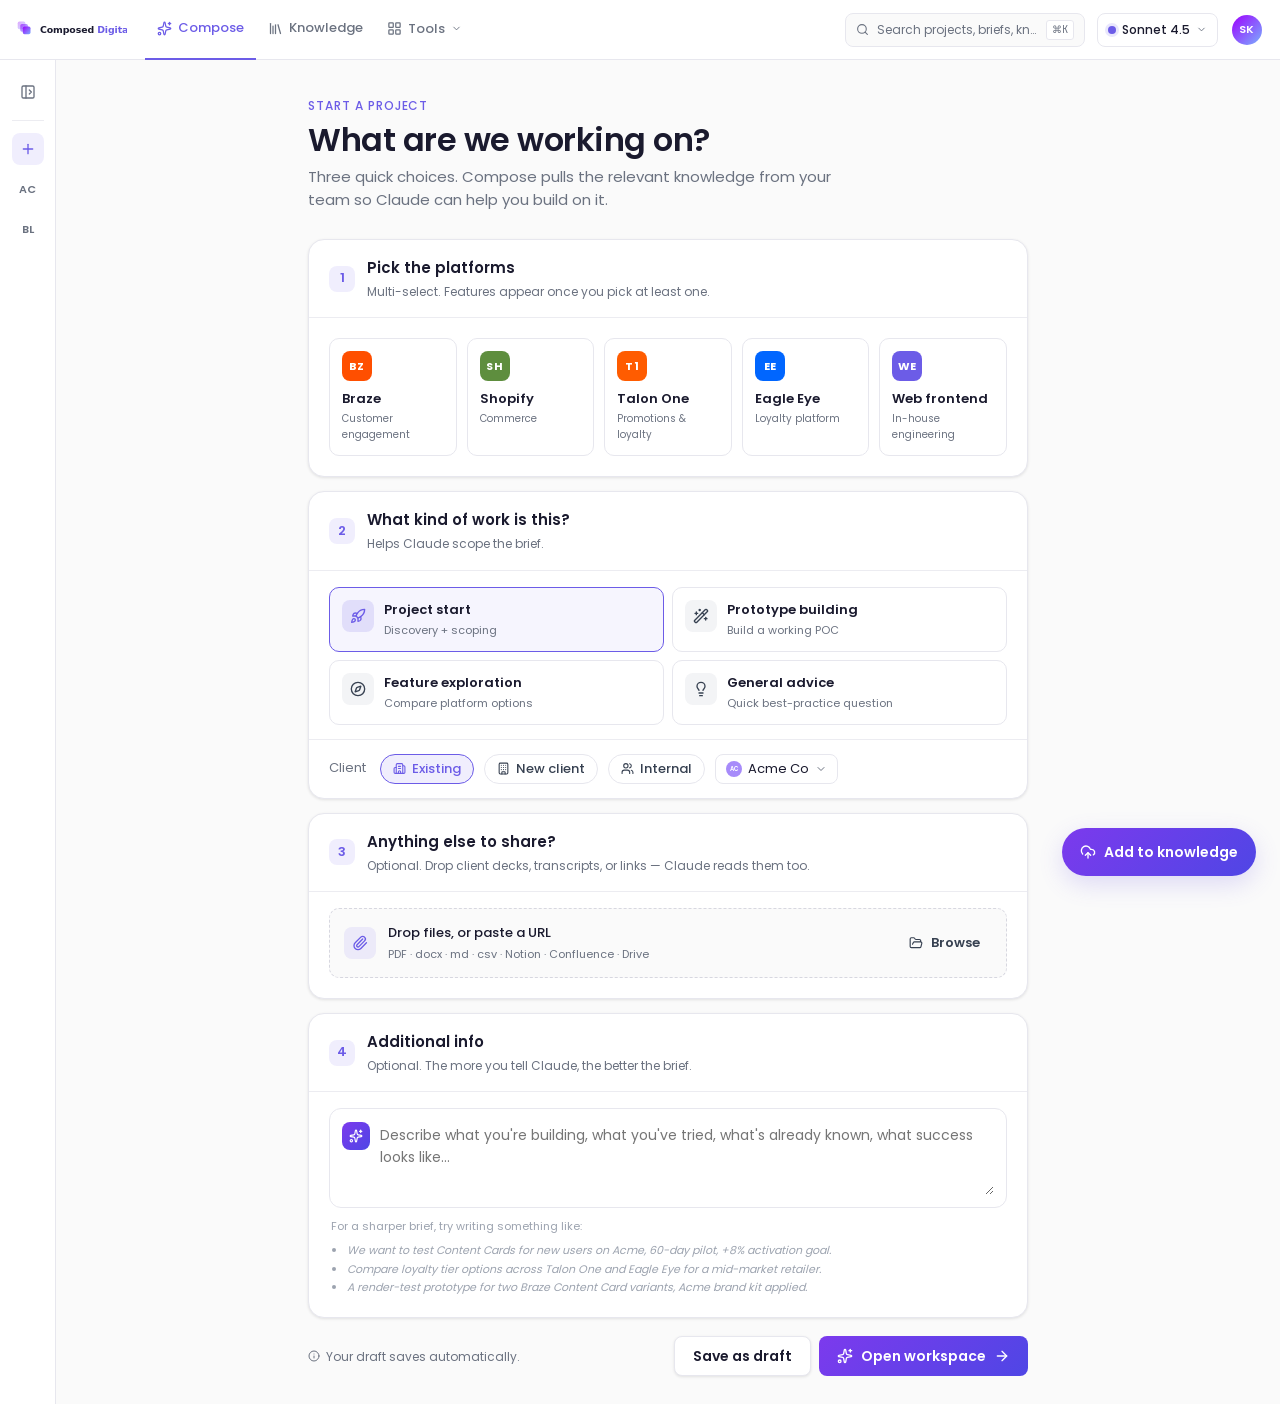
==== index.html @ eb75ccf5 "Add index.html for Vercel root deployment" ====
<!DOCTYPE html>
<html>
<head>
  <meta charset="utf-8">
  <title>Compose · Composed Digital</title>
  <style>
    * { margin: 0; padding: 0; box-sizing: border-box; }
    body { background: #FAFAFA; display: flex; align-items: center; justify-content: center; min-height: 100vh; font-family: -apple-system, BlinkMacSystemFont, sans-serif; }
    #__bundler_loading { position: fixed; bottom: 20px; right: 20px; font: 13px/1.4 -apple-system, BlinkMacSystemFont, sans-serif; color: #666; background: #fff; padding: 8px 14px; border-radius: 8px; box-shadow: 0 1px 4px rgba(0,0,0,0.12); z-index: 10000; }
    #__bundler_thumbnail { position: fixed; inset: 0; width: 100%; height: 100%; display: flex; align-items: center; justify-content: center; background: #FAFAFA; z-index: 9999; }
    #__bundler_thumbnail svg { width: 100%; height: 100%; object-fit: contain; }
    #__bundler_placeholder { color: #999; font-size: 14px; }
  </style>
  <noscript>
    <style>#__bundler_loading { display: none; }</style>
    <div style="position:fixed;bottom:12px;left:12px;font:13px/1.4 -apple-system,BlinkMacSystemFont,sans-serif;color:#999;background:rgba(255,255,255,0.9);padding:6px 12px;border-radius:6px;box-shadow:0 1px 4px rgba(0,0,0,0.08);z-index:10000;">
      This page requires JavaScript to display.
    </div>
  </noscript>
</head>
<body>
  <div id="__bundler_thumbnail">
    <svg viewBox="0 0 1200 800" xmlns="http://www.w3.org/2000/svg">
      <defs>
        <linearGradient id="bg" x1="0" y1="0" x2="1" y2="1">
          <stop offset="0%" stop-color="#9D00FF"></stop>
          <stop offset="100%" stop-color="#7BB1FD"></stop>
        </linearGradient>
      </defs>
      <rect width="1200" height="800" fill="#FAFAFA"></rect>
      <g transform="translate(360,260)">
        <rect x="0" y="0" width="160" height="160" rx="32" fill="url(#bg)" opacity="0.35"></rect>
        <rect x="60" y="60" width="160" height="160" rx="32" fill="url(#bg)" opacity="0.65"></rect>
        <rect x="120" y="120" width="160" height="160" rx="32" fill="url(#bg)"></rect>
      </g>
      <text x="600" y="600" text-anchor="middle" font-family="Poppins, system-ui, sans-serif" font-size="48" font-weight="600" fill="#1A1A2E" letter-spacing="-0.5">Compose</text>
      <text x="600" y="650" text-anchor="middle" font-family="Poppins, system-ui, sans-serif" font-size="20" font-weight="400" fill="#6B7280">Composed Digital</text>
    </svg>
  </div>
  <div id="__bundler_loading">Unpacking...</div>

  <script>
    
document.addEventListener('DOMContentLoaded', async function() {
  const loading = document.getElementById('__bundler_loading');
  function setStatus(msg) { if (loading) loading.textContent = msg; }

  // Error sink persists across replaceWith since it's on window, not the DOM.
  window.addEventListener('error', function(e) {
    var p = document.body || document.documentElement;
    var d = document.getElementById('__bundler_err') || p.appendChild(document.createElement('div'));
    d.id = '__bundler_err';
    d.style.cssText = 'position:fixed;bottom:12px;left:12px;right:12px;font:12px/1.4 ui-monospace,monospace;background:#2a1215;color:#ff8a80;padding:10px 14px;border-radius:8px;border:1px solid #5c2b2e;z-index:99999;white-space:pre-wrap;max-height:40vh;overflow:auto';
    d.textContent = (d.textContent ? d.textContent + String.fromCharCode(10) : '') +
      '[bundle] ' + (e.message || e.type) +
      (e.filename ? ' (' + e.filename.slice(0, 60) + ':' + e.lineno + ')' : '');
  }, true);

  try {
    const manifestEl = document.querySelector('script[type="__bundler/manifest"]');
    const templateEl = document.querySelector('script[type="__bundler/template"]');
    if (!manifestEl || !templateEl) {
      setStatus('Error: missing bundle data');
      console.error('[bundler] Missing script tags — manifestEl:', !!manifestEl, 'templateEl:', !!templateEl);
      return;
    }

    const manifest = JSON.parse(manifestEl.textContent);
    let template = JSON.parse(templateEl.textContent);

    const uuids = Object.keys(manifest);
    setStatus('Unpacking ' + uuids.length + ' assets...');

    const blobUrls = {};
    await Promise.all(uuids.map(async (uuid) => {
      const entry = manifest[uuid];
      try {
        const binaryStr = atob(entry.data);
        const bytes = new Uint8Array(binaryStr.length);
        for (let i = 0; i < binaryStr.length; i++) bytes[i] = binaryStr.charCodeAt(i);

        let finalBytes = bytes;
        if (entry.compressed) {
          if (typeof DecompressionStream !== 'undefined') {
            const ds = new DecompressionStream('gzip');
            const writer = ds.writable.getWriter();
            const reader = ds.readable.getReader();
            writer.write(bytes);
            writer.close();
            const chunks = [];
            let totalLen = 0;
            while (true) {
              const { done, value } = await reader.read();
              if (done) break;
              chunks.push(value);
              totalLen += value.length;
            }
            finalBytes = new Uint8Array(totalLen);
            let offset = 0;
            for (const chunk of chunks) { finalBytes.set(chunk, offset); offset += chunk.length; }
          } else {
            console.warn('DecompressionStream not available, asset ' + uuid + ' may not render');
          }
        }

        blobUrls[uuid] = URL.createObjectURL(new Blob([finalBytes], { type: entry.mime }));
      } catch (err) {
        console.error('Failed to decode asset ' + uuid + ':', err);
        blobUrls[uuid] = URL.createObjectURL(new Blob([], { type: entry.mime }));
      }
    }));

    const extResEl = document.querySelector('script[type="__bundler/ext_resources"]');
    const extResources = extResEl ? JSON.parse(extResEl.textContent) : [];
    const resourceMap = {};
    for (const entry of extResources) {
      if (blobUrls[entry.uuid]) resourceMap[entry.id] = blobUrls[entry.uuid];
    }

    setStatus('Rendering...');
    for (const uuid of uuids) template = template.split(uuid).join(blobUrls[uuid]);

    // Strip integrity + crossorigin — blob URLs from a file:// document inherit
    // a null origin, so crossorigin forces a CORS fetch that SRI then rejects.
    // The manifest bytes are ours; SRI protects against CDN compromise, not this.
    template = template.replace(/\s+integrity="[^"]*"/gi, '').replace(/\s+crossorigin="[^"]*"/gi, '');

    const resourceScript = '<script>window.__resources = ' +
      JSON.stringify(resourceMap).split('</' + 'script>').join('<\\/' + 'script>') +
      ';</' + 'script>';
    // Inject after <head> so the DOCTYPE stays first; prepending the script
    // would push the parser into quirks mode. DOMParser always emits a <head>
    // (synthesizing one if the source HTML omitted it) but may carry
    // attributes through, so match the full opening tag. slice() rather than
    // replace() keeps us clear of $-pattern substitution in resourceScript.
    const headOpen = template.match(/<head[^>]*>/i);
    if (headOpen) {
      const i = headOpen.index + headOpen[0].length;
      template = template.slice(0, i) + resourceScript + template.slice(i);
    }

    // Parse the template and swap the root element. Scripts inserted via
    // DOMParser/replaceWith are inert per spec — re-create each with
    // createElement so they execute, awaiting onload for src scripts to
    // preserve ordering (React before ReactDOM before Babel before text/babel).
    const doc = new DOMParser().parseFromString(template, 'text/html');
    document.documentElement.replaceWith(doc.documentElement);
    const dead = Array.from(document.scripts);
    for (const old of dead) {
      const s = document.createElement('script');
      for (const a of old.attributes) s.setAttribute(a.name, a.value);
      s.textContent = old.textContent;
      // text/babel scripts with a src: fetch and inline. transformScriptTags
      // does XHR against the src, but blob:null/ from a file:// origin is
      // silently dropped. Inlining makes it a plain inline babel script,
      // which transformScriptTags handles unconditionally.
      if ((s.type === 'text/babel' || s.type === 'text/jsx') && s.src) {
        const r = await fetch(s.src);
        s.textContent = await r.text();
        s.removeAttribute('src');
      }
      const p = s.src ? new Promise(function(r) { s.onload = s.onerror = r; }) : null;
      old.replaceWith(s);
      if (p) await p;
    }
    // Babel standalone auto-transforms type=text/babel on DOMContentLoaded,
    // which fired before we swapped the document. Trigger manually if present.
    if (window.Babel && typeof window.Babel.transformScriptTags === 'function') {
      window.Babel.transformScriptTags();
    }
  } catch (err) {
    setStatus('Error unpacking: ' + err.message);
    console.error('Bundle unpack error:', err);
  }
});

  </script>

  <script type="__bundler/manifest">
{"455cef63-638f-48f1-a19d-f2e4aa207688":{"mime":"image/svg+xml","compressed":true,"data":"H4sIAAAAAAAAE6VT0W7bIBR971dc3WhSK8UBnJp2E1hqkmav+wUrxg4SBgto7OzrJ2xHW7vtYdoL517gHM65EiJcWhg7Y4PEc4z9F0KGYdgM243zLckppSRcWoSLVsPOjRIpUMg5hYIjDLqOZ4k5pwhnpdtzlFhwLO8ARK2akAoAYbRVlf/qq1orG0HXEocutQgjk0gRrjOMuUSGcJ1gJgOIEF0PrmmCihLpJ4S0kZ2ccV7i6vOB0uMRS0HS9p9JjP5Ge9rt2PHwnibIe6dTDnILIlqIvrKhcb6TOJWmiur+cf38sJgVXp0ijHOkaV0mxJ5/DijVfpT4iNBoYyS+eXO/mgfygOD66qRjYm+2RfKXND/I80me/6c8/5s8yyf9BP/8wC+KgrQTRDVOssVse8sRGmdj1lSdNleJ31zfaxvWEK4hqi5702sIlQ1ZUF43y+WgvyuJeb60w2KGU3qzsWIv7CV/RTAqRuWzkJLaVmJGN5SpDsu963oXVC1i6Ct7o/F9sX99whIOutWxMoJMx6UgyXh5J9IHKH8AfweNNygDAAA="},"95164c99-7d44-4160-8fee-777c0467353f":{"mime":"text/javascript","compressed":true,"data":"H4sIAAAAAAAAE+y9eXvbRpYv/L8/RcW3Y5I2BcXO9CxSKxlFlrs18XYlOZm+bl+pSBRJRCDARoGS2Ym/+33OUisKlOw4PT3vO36e7ohAodZTp06d5Xd2Hz68Jx6Kfy+Lqaq0EqdKTlt40sAfWa6uVVmvlqpqs5/[base64]/gLfR5VlQqH4hvTV1D/n4k9lydVIyqNL3ASulFJpe5+JZ/DN8OuIrBO6+HUBv3WxwI/uOXX4RW5cwW4wIZLqI4ED9/GI32730YwoSMhTcBtpM/i8FaK6Hbppi2g/1794S4lg1RwQ+q0VD6QAwe/2v2dfaY3u/[base64]/er0/PB5/2cwx7KMv3p2evjH7c3NGjlPtXd2fnpydH7x4tXT4/6PaSkvlnWuOv09ffXs5Pnx6ZYeNzUsVpP48oeTp7d8eQ0rGn959Orl+fF/bhnstK5a9b4z1mevTn88PH16cXr8bMtE1c2NbPKLRs06c/Xm7DWwii0TtdYrYDK9Xz4/OdvSb/P5RVnoTu9fHL941f/pUi3r+Ivnh//nz/1flPJvm/iLV8+enR2dHh+/7P+sns30tFGqct++OPzzd8cXJ+fHp4fnr04vzv784rtXz93HRasa2daNKf7s8M1/JkoP/v3fTckBFLWcZa7aE37xrBou5Wai8PekVMRlhShmInyBfLFal8jPDJsNCnzh8WJTjRCNatdNhV/u46MP9/A/0G/3fVs34qBn2A8ehA29TRZ7B/0Ky6Wm5d3+PTu+ziiwFwH774wjKBwMKBooPt2Fc1uIh+J7pVZatI2cXtHZp8R03TSqgkNRr2Q7Xagmw7K7Pnc/okJPbRk4L7A5rhoq//eialVTydI+gJGJn6mGermqK1W1H/jtLv6XW9/D/kJ39+/a3wl0ZKDhdJgV83UjkaT0eroQUotFfSPKupoLWYn1Kpetogr1ol6XuaD9mItZ3cASFK2olMrhEOof/HfQ4BG2ZkffNrLSBbQcjSD++HDa/u+1Wiv7ZTDwMU3lrnjDJ1KjVk2dr6dKTNRCXhd1A8O/xDGr/A0OSF+CUFOquZxuQNJQGVGUxo4W1fw5vtoTM1lqRU3kRX4GNaxLRW+pKi7zUfNf31SGVKjsefwSRDb8wiy9uFnUZgXqm0rIauNeQlnZCtnwSnFV5UZMFBz4IAW0zXraqrx/jV5hu78pbdomn6rJes7tPmvkEtf2g+GF/PHx+7aRZ62cXpkiZmNaLqhVXGqo4U+z583O760RSxsewDuePkr3M+u2KA5cf8LWXft36wH1ASYL6BlLiWK5IpmI9mhRAW9WuZhsAopqFIj1QFT3tvV+rsxqU+1mSm/5Bgsf5rmq8vUyGK8bKiyc5koHAxzBYZ4DD1EwZtHWKzHDMd8s4FIBL2hkQOtEp9eyLGBP5fe4UmDx6ZkbeXNLzT466JlkO7nQp6cKdn2rSGZWbkLNDO7olZoWs2IaTf29e95A4ZU4uOMs7/ujgS+TfYcXwxGcgIOBI4fw5PKp1R1Qu2Lnc/4zG1VVcAKfTeuVOnx9AqsOfA4X9vj9SjUFTk0pjhoF83l8DUv5J1nlpRKHr0+yoJojOV0ovh7YqoIS5/Y4OG/kFKjBb/FlLa4q4HuT9VyPxWRtTp2VamZ1s5QVXEGVbotqHg6AePWfCqDecBD4Wot1pVv460Je10UOd+dnsizhFiRmSrbrBi/Az4qJami2dbuezTJxUrVAMnjmUFNED2JaN0os1XKiGryaLeG3krooNyIHYhGazhHoK9ZYaL1WGpp5evyDmKyLMtdZOAykstTMnOMBc7Mopgvq5FCPTAOKqVrc1M1VFnDgM7zwnTBn15bvp0WWvZ7n48433km/1/ei+xWePXvdR/bk8DoX9TzrPVDSL/ZvqakrdKQe+7tvshFTWZpruNKw+O2izjW8keI7OVGlWJXreVFl+AV9dlKJ16evnoohyFGVWMnplZwrLW6KdlGvWyGnU6WxUiIrcwrrEV/x24XawJkvSjVrQXCzD4pKt0rmuOKWV9/IphriXmnj49GxIxDqhkAkFyVuF9nM17BndVaqat4uxvAEqAXUD4dNIzdDLPmNeCy+pY92xGOxJ74ajcXFldqIA/F4n/76A76nH48e+UxQYK1vsdSOePzObxifvtu3ZS1PFGLVFFX7o2yqopoPBzC+wVjQCKmfo+hcvUf/s1OimqZuPm5Ontx9Up54s/IkmpYnbl6e8MQ84Z+9U/MkPTdP7jI5ONK7zI4/PUEVJSgoowqMrMiaqelCVnNUMIEyqqznxXQsNvVaLFGHeSOrFsgZVFHmO7pfoIBal+rHol3gkflUXWc3NzfZTxro+kaVZRYszlZB8iO4xL5XnxFe7igGDUfBuU5f4/15MAqJZylbOOAHX+qBWymmGPgPaGamsh2+xTrejQJ5RemyqNqdvNBwCuxU6j2o1ypFauMdwxR2tZypHVBJVfOdaa2aaSyyQEswv8+oQ9z0Uq48bWXRqqXfeRY7zrBaems7N8LT50g2arYu98TpS+/WkSu4IWpRV0QKq0bNivemN2FPsnWlF8WsHQ6Y0vbEQDzieaNGflTI/CropCyh/roatAL1qatGyRx5aCZXq3IzYg013n2mEsoULTcMvLpR8kqLk+N/2xOLtl3pvd3dedEu1pNsWi93Z6xi38XZ3aVzeffx1//8+CtXx12XpKp36CYK/d4p6/mchRP494wnHfR5bQ0XKup/BkfJkPfDW9x078Zmf4yjuRtFNxdY57zIYSLPWtkquqE+q5s31bJeV63K7XWNL1zxAfGyrlfD1XpSFtMTkIuqqRrj6aaal57U7e/DC3u7RAVQ+HHmvfQ3m726vqQ9G1Ty4IEY+g8y0K+UcoNlf/klKJxV2C0Qm+mcLqV2+wyauiGy+h7PorDdR+J+dl888gYY7Ok7TuVb18K77u7pyPJ06Nw/[base64]/QSfwVBz+hLAuEZdgn1JFRMeUqTo4WaXmlxs1AtqPzqBtcSuSEOUxetr90ptF1jq2VZyUYujZoF5vhDtLlQbVSYHzfKnrBwEXL1MBf/eVLXpZLVB3HerBUQOLc4ptuEqKGnN4VWXheausXrsX0yK5wiaJeVZi+onj1PLxB2tKOCtfc/IT6M78Vz96xupkq7lcjYosnarwp5uyiq6/pK5TDFFVB/ofmKCARoqpqqppVF1W5oS90olI8fPqzq9uFDoEkpnr56QbpISQyZPzU1/BnkF7mxc4s7FtcRGwbxBpql+nW9BLpXK7C4gSKhZdWf7Y9Z8YHmfbGQmgQnUOqsW3GpUdCADXgjiQPgHsnjjuGc3BRliWVoNsQlTZLdFESll5ZFYHkqa+q5tH36sShL/gCty+7N04IVp5dxLz6WSmmaaCUbRdfTDsl/awjpA44d7+JHOAlCzlrVhBuHiKS7cb4lceiDx2MEnBZWGytLuII7qmUWRd03OoykCpQoX1XIIpBcrTK4ZwuM7UhS56noP3wHM1f9YNS7Z07VqpS4a8rSDBAJLBOH5Y3caBSXkG7rxicyUFCskRKpuE/3vE4taHjCs0FqUSzhu0mpuoSpGkWnl5ivZSOrVvHCB3UgLcJGXi5VDg4M5cas5VjwFUE85HswLFTYAyIEXkMcGF27cbcyn4FZqMscFIvrTj9/E9Il49kHpNBStQpnWbxU79tofv970jqTGY5qK7H7w/902m+85rYQ/5kCPxih1xOt2oj6kU3imaHeF7rV9lpwAXeUoprTChXaVGaGz5+yvR3qX6oGr7cgMbRqvgnENHktixK1gG2NR4CpjwWjAlQ7qKUryPC2BprOxPmrp6/2QKNaayWCLoHYZS865hLzUOTrhiheYYf+vmS9kk1byNKjan7Cp1lbw47GfuUkCf5dqP7lb0DqZ8wit5G5Px2fTuWGGQ/8+5w1mLF0fiBe4Rpk9Nu+VstVu6FX7k5HbfIHs0apv6mhV3C0H4vE36GzEAryC1WuQHMNwjDMG04+kT1S5cy/qfjisZ0mK30MgfY1Xl/B9WTMC9mYSUF+jmXg4gj/3XfP+SO8tOFfqAs4CZpH6YmIQDRqpscoBcO5wrMmRV7MZooMqzRJJfQgu+cagg/FgT+RTutQwPIWf1N8oZnJddmaUaBMhY5xSpairhQ4ZejYRGc0XZ6FzrZsKjqwVf7yS/KGYdXNdmo9vUGhQ0ustaXa1d3GH2PpwMoD9CmX+khpwJm1P5ck8LnlgNt7aHX6vkQOHW3WldCbarpo6qpe63Iz5g6yBh7aVWANW6OyaqIE+x6Itp7jdTATOKFTWZnjBS479YoUXFSbZYt0ceEZUu/VdN2aW49hd9BL00lUDEyp7Xv2zgFnce4PnFwJPSZpT7rcr21sLw0TxfcQYe45q7oA9lxRhdCX2RrNZUM4D4MZGmXipFOPVRSsV3hmWppz29tqulHBCt0JOcoIDmmwuODCapzRiXJ7nuqbNfWSNtxDe/qjTsSOHpbMGyCSVKOmqrhWr5E9wVafqFndBL4w0TVrjLcmJEH0zgx6DK8MS7O3NtDtTJQhH+BY7FUJnfVWKzyGf3GH523nce0NsuWNxP+Ml0x1l1Pc+Bm40/wjznJt6NI/x31dQqxpgAMlzesslftOCOlT2HeDYzexYLa+SPsdd8sEjsTRa/SfcGd8u2jqG1z8Y9Ty2aN9mGXZaE+08ooUG3wW1TOenGvZFGSObmujfwJlFGnYnIoWBUhiatvryZww0TlvskjCYbflPmEmkk/Co+Uz6Wo+WVPD3fh8Wppfr6PxtYy/Uj/zSdqZhx+5PZncWDMJJ8WdNmjPDvXUFcEmjbdliiA9TQrTpEeFHT1ISIhP1apRoPfOQcTX5mCAv62zOt4AQdeOkm4xNQ4b8EsRk9dFNeWpB1ESqZjc2eFWx00ArSxB1hw0Cld3XrNf/bK+preivoYwC2LlVB/4GTaVmFhRG3xIWAV/o5yKfa7aFkM0YBtI2OjoZjnQLAI5Jz4n6qPlx84ADvrAciVPQ/t2YH8Mxp4JYCmvlNBweMPmATUxnMogME6bAuUSjUTHF1TRqL+ulUZpl40AAZmSch7qWjUoCoE/DASNlGB+ywbvxlYf7OsT3oYX/jHYdCjigs5rDGYBBgmWPyvv0BjEUCtFfbmzYe/rJ1//8ygbvCNGuX/Pm0pYC0NSRV2xbTKgaBIzyXRRVLPaHQN88aJaXrNhZJjYLWPhV+JMR3PV7iW97MxFcjj4UuOZAtvWLTw6kpSyqMR/yGt5hmsXEnkmvtQD6u/br97xH4/fOWuLcFp6G3bjOxjwf0f7waRZH4lZhXfxoorI0Q0BLWvBu2wh9aubyk4U1THyR923IFx2HLX2lh6/u9XFwa7J0/VyuYGJDq9Z+NitlzhI8byADx3V1bWqClVNA+9dEKLM/VEvZFnWN0L9dS3Lot2IKRiLcA710Ru7ub1uvl436r//[base64]//[base64]/WzzD9oUdSUZZH7Mx2DvSRXom22XiiAjg/0LDMp/yVk2K6XgjQ+Slo6cRQJTzgnDNJvyjR267zkjyZ4U2U3MbXK4HKx8lGzGqQBwoKuXJbAi+x6BQ4xqIDuM3KdqBNfQu5WqkK5HqoVq/BxUflvl6g4RhhWlrnTDyUoBAG4WAsrtTGBlHBFVu2bVNM1qAEODo7s449Y08kGAvVTrMRcjK8YFOtbVPgRcvUho6IYLtCt0/zPe18n6OOw3HfoCYV2EHGNZkKgc8taw0+9ssl71DtaUhJt4fMz1UHeoRLovhLa/ayc+gzY5423q2X8Xa9zMR34Jhdbcz8YssgLUlTHXGmV7NLNLO7jfa6KZZ4NLy7NPpp/[base64]/iyQ43QS9wBoJWjLhRMukU1H7NcD6OYwCqTHxierXM0caJTp6lVfIc9jqnXbYYx1NQoo1ubKFABURV4JF+Ket2u1q2pzxh2b8jTDY+EIRHk2B1Fr+HQfooqP9rTbPwgnYmzX/E64H5ZGE0a1gk9hNJ7yEmEbBvDPopqtW55YojXQBOWG1a8l6VWemx843BAPBLaEW4InmGAwC/cJp4q3daNHxJ5g5MFn7nJNAwzXslf5WXtnROOp+3HsQZIC9+rzbYjwr8i9519/ulErqSDc9omZLyBGIqCFLIVnAh107IQIr7UGepHSDVJy7Jc6xZNH7i78sQWMv9Zmw0E8wqum5F45KsQzLHZexQTfYJIOmxrNDmzzVzTlmqbeg1q7EVdtxTBukQ70OiWQ3iu2h8bWGRUqQzrdauac7xnFVVl/rzBEoF5njynnZfxgbCf+t7HXuS597Tj3hh84d13UEHCXeVmbLdiJ2f3wspgLH0Z6cWviAIPxLf+2MC9eQgOw0HJR+L+6L7Y8wvuG9kNQpZBUgPbHcn8RP+NghAFwKvYhdhG3033WVMvKTYuXocj0i/gOuCtNrx0tYkxD/ibge3Ry7pV5qCE3Wj6YcKlDDOcq0o1yLMh1oA0r3BM9XZ3OPKipDo9j76AZQjGYGxK4iC2AO3uij/hkVLX7VigqqUCrWXdiJ9gqxUVBrnS8EOq6eAr+OyArwP4GWCu4IWgWkOQ4SDBEk7JeJkTH1DvV+SSwOdmsWWYI/YON07ScPSXG+dMzmcn48vMOJQXFarW5uT2Z2yB40nbis+QoozW3widiUo2QEwsXX3wtb4pUPD3F1jgqZQCktmLmdzgmUGRsQzQ+9aDrul++Zpwa5Lf+RAyiS8Nfkzq2xi+pvv5GWLXvADommQFPqZL4msD6LL1W4vq0l/Bc0B04Uq2LWUHkcRfsux3v6MP/G3gdcgHxnFdMWEoRhvqqCLoasTHjNsBbJDsqK40iNID7+ALV9BB+cQNGxSfO7dsPsgugj68NmhA6T7E4D57yXb8E5OUkjiv5LE0FoNnhP5zSuA/qXYsDE88TjxF+ahL7WsPfoD+wfq7j77o8Neg77agP38f7vVMZh9Tz2jjw/nzAgCD0kO0uEH+EMNewYABQChQzEary8svN2Utc3EQls8u+EX3C3BF6xaHp8H0xcqQu80CVDPkpkejsHGrF3kfL0Li4HJrkFyPW7S2M1mWIBSu54vUMZJC52HVmWc9co6SziYdlnBQJMdnx6c/HD+Frfr6zCq3r9RmDzU+Y2525v+8uAAkuOgJQuDRM2OYxpBSgJKQJTT8vdqwyepsgXc5792pmoXvOOLpcFKvWX4+VTPteXamC1jHv1AmXkj9A8gcoNYnxJ/UfSOcIxuGCOH64Ic9GwQ3Dxgd26ntfM9V69XwVJHpuG6iaqCcR7PQNtf04AHXaVwaeVZCwksp7zzDZIJiqH2wSCFDCcya6an6Xm0+daqu1OZzTBVW8182VXCJvGWq6MX3agOj4Nb/iF0y9snEDcnEYyLhHhqHTgrNTJm7fw7G/kX/fgrH3V/ON5WZfywyf6n3xOWV2lxaj37UWWTivNmwdwdDMhg/nUZpMOeiuFxU4tLO1iXj2dCkQtwma35BN+ZVhG64cM5hFXQhh2sXe6xPF0WZO5UGxdLzhQcUWtAR1OM6ayxWRN0eGmMS3uF+0lndzHfLorra5enZwXUaDcKV6qUTnrPk8kVUGIRfpp0hmEaQzp3nA/o9JFswDiMWsmxSOoZr/BFSFHqqZr+eQk/V7KMpNOLqvRQalbuNQhs1+x8K/UgKPVWzT6dQOLRupdBTNfsECoV6Tmb2AD+SVVW336nDdVujGwmo7racQ3xP8o43/+ILZ0QHUCczjrwPHpjvSKDZWpp87V+CHgNOheDD+KiLI/t7hc7+1tgHItxZaZHnbdDcu3CT8bZx4vj9L/V9vPPJomLatiYtfMm6jzPSm5JHjvODsQ7sjQI/v5y8UtnpfSl/[base64]/VWbdgRGQy7h/op5cGDWGmBWqzIWcA5G220CSsVlXeTFDz2ZgznOCh6CRMuxayjf44Qe8oHYeIu/rPL1Sm/[base64]/L07riRQTeO3pVgk0QrQFX8dQ3srMgBQWi2IZ4pO/uDKzLbcC+BWT52jX3HRnU/vBdpaqJwrWsSkFRQN9S8h/9vakJdw5UTb1HZ0DhhAke+xzFErvVTNa2bPLKJNkqvAO4dDNkzw/xtUJzyuAAoLWqC3LP7s+O/x+4WjMkJizUryc/JAT1hpGBxrXDjrCiEgS2ixhVRvSeCEODGT2GkcOi4LYi7j2JUcUA3i9r6LWbR6nJ8F+/C3Pil/ajk1Qu5EjXFMxsUPOM/hie1q4l8RyDEEEzcXuIFoarroqkrwnbjD8y8XVC/UcXCxn90mmcvhmoe0LhmZzryCSVcSnDphChv8qeFj12f2sRMV3W1o9BZA30ThsQJjavUmN0OSNp2NRXVtFznCiIQm40/ImgUQhdb9tsfMR8k3EzCZoVjyatqXtVwFBZtZs7stKgcztEYLwoE5DrwvdpDydiDVsZ5tiPtvLppitZJ0+45Xkcc/rJwsGR4vgCTZbYI5ADQmrjsbsfebVhjMUBJ9zOPJXrBg4GGwrGc39SGCDULMpSp46b2zkE+LZ1viMn8oDzaQIfzJEly5KJqyNZ/o8QC3DALPmB5QMTo7zxnOPd/n1nDpty8+SheQRS8f0GIwuOZhums2d9eKm3nZB0al+mGKDFSLskRWNQTSM3hyB6u8+JaVc5K/DBwD/bF8LyeanqwI1dFtmiX5f8iKvHOniicIBCM+Ag2mke80jeq8o9bmBM0s9DZo1UDtx/0ccWthd7wU4vbbD5xCml6RnCgzlrAvuWdZ7h7Ow9pJweI1QgPTajynVBMVtTGmu/QuXMmDryriXczieNt7npLT91REh3y9Mt+h/xWe/yFnII2aMv+SXOMfkiuaAeDjmc41AAc+Apf8S1litgLC5ma7Gq4t/zktkqwGBPSkv3FPRkKyInEVfREgu1BpEQCgRkAxhsZsgRuGGpJxB009ebrEag+vghtQXFEki0bKhiwZ2/Ny3d2Otyj3jsrgmfyVjNizZLc/8B9FwIBOfbdRJUDPgzeFkCCn6kGoPXqyjnbAteo1A34apRlTeFg/tQZaHhU0nDLzxG/NgFpK3bEE3+TReUPDsRjNxXYSmbKwCzwn+xmIRTAyyXq+cavxfYLgzFMyEf0iWPtNuKsEAfiq31RiD9Ew9oXRYil62p/W4Q4uoV4JByOrt0mITH1HiTxIeHa2cYP0rNG8S2ORk6Vrstrhz1CN/PQV8JEr2dc6LV/XbIBjfaNNcV7z/Z7N1a6Tmq8Q//+5r9tq/gV32HDdF2igNX98gtw8VgHGXry9bseiW9vdzYavKkwVH0g9tiYH0wBMOJgoB9nF0vycKg3GpX4SGvG3ax9vuBxy028V1trbuddh9eyrtRhlTNkGBx5dZkfG/mwUjffu7mDVavUjdMQBF1z32XUS/p4LLwX2Gfv9wX1P3hitAreM9YweI98AdC4HNiedYCTjkrk1VtFOg514l/SaJ4BbgEOP4BR+RQhD1reIuPBazOBVirvk/KA5KxSxcsS5T9L7OwY7+I+K978tgn5AlQJht9ap2MZ6mIJBQHU3GA7Ujmi3ZoeIFZvGD7YEU1fNcUcIAv43IPTclqvipRcylGZP38Yi0jyv7uMS7KW+dzKWU6sVY42KaULiFmEh831I9wAwROZtD/2ZeZaYnlN+bRNNZLUlajTXwOMaajYk5PAXVrZzBWjVNngFaccNEIHOK7ynGqvqXoiJ+QUSu4IrDekVEte0ADc1022o64kr8KNSUuI02A0oHZQY+g/GCRhYiEA5Fo1Deb0cPXWnMBIBXv781wVYKpBIQpKL9DZl+yPPHMK6JVsPP1a6nZh3piO9vLUjiDyj3B36BXZeS0UwWuYlzpAn0/KGh7TyYwc4//ukWdELM30ftOZx3+Ma4OjxT7ZiVOWukF+0S9ZiX4x0S/08QKYldx/vqWi/kuP7wn4Pxeg/34XoNvvKP3ypAoktjtZeDrS1Q+qKWZkWrFQBs6yGRg2P0p2KjRqqH3pyeElGXMmaxxuAVG/pGKXvf3yUJRCCa0gfm6FXIpl70bJgAGS4RciyDJ+bLyk3SPrE4+fdA1Zgf/s2fHrQ8yvCcw/Gxjn1bM33wVv9gaBMvNYT+WKJF8IJcLDQ9cM7gUeBCYEBy1tOP8FYUfdS9iQ0bjMoonCmi1KnJl5UxDNalQEPkrBpdBr/26GRkN8eqrm6r04ELtvD/be7c73o9fN87q+Wq88y+LgYLAnBgdfDYzWebCHD54MaAfENeR06ooD7B2bqoZe42MfQwh8qzshKkFX3mIZ3psfwovJ4HdwWAftdvYQAQyfg42HskQaFBBy3kIDNTqeSM7dALwXcr2Ihbx2xmln/Wc/iDgzgu/K8ULiwRykeYO4ZA5XABnmOFyNv+w+gsXoruKb8LMhxT6Em0S9b+1E9zczFoPfPdgddLnMHzF4DP1DkIpbBlgGcGcyGqNm0l5F2AFOAgZVj1eFKXpo/6KwWrTOsAcSIEqjL48jY1sFmds/gGCt3osT/H+DNk2oI7PgcwukwCPv2TzekvkBb8yCYHrtVQxb9rALntaEmwd8BeVLmCOKRy44/YQD3ZuURZWXm8CfQlWAL+YOazL+EsL1pKynV2JVY5IfMFGRT9XxGWG5BdouSB3v3Up9fmie+wzRu551JX/KZVgW06I19B1m7UwL0l6do86ZGezhIUrT3fIo/gDgjGkavV6aJQp/nNuT1p49LbVq7wVnLb61CB7Dr/854V+4lKuTqq1DOWJMe31s2MZrTM40xqvuWf1MNl0ITQ9RxPgcWgEn1ETiilhBdWC0afScz85BMP+HLl+BnAB6Hoh4KwhGpvhFjUtmrlWeKJJMR03QiUcG59CyoI4gZ7Uc3jUw/tZLIRMKwumIQQ4XMv6Xe9FjDtb0w4e2tEj/MF1VHI9kKN6vyfTIDC8ZFCfCiCZfINjrK5SMX7xj7+2W6ESDhp+GIvAFnUuxEG3SjUOk2pEpwRUM6ZuRwTJDsEQUGRGBBt6NGbcaLwlwnEmGVUT4AgqGJodOPgsdhRpXFawVzeq6RaUKUS2tq/A2hZgD2sOef//FVxTnYPcZbQpQQjs561HEji+481+NxJ77Mswoy6hW3tR04k94qx+5XgwGkSLb9rDDJOFft4L06WxqwejE3UFSzRBwJa/XMWMyjY3FYODLTNNkkMvUa8tLoWdvXj7lJIZIMxkI5H0TGof9saPUZTG7JLxYPIPIWYcwWTR6/XLQG5ybBoJdzlRclYGVEMdnzwFfu1mDr4+u0WcI9KbW/5dj6ICGwensJour8qCY4C9wDaobzukFEsyVZkdJikMWea00nMYo90nvQHRT5M0JnqiQqu0L3rGYmc2+gTM4Kj2KmVHvARt/eKfoQhFzh64BIqA2A3gwqRmHnF8TrBHAxV+pjeZtvmFfmzGF8UtfuUKa02vVaHVYllapYVBn8xrv6gZbCLGEqUh3g9FhLB6J4WdfwF+3dOLbO3bIKgGNm7JG8YY1PJLZZTh7vxp+xZ/DmCWhBNYZDrInsYfZOh9Z9pzWiyJbylZrvQh4Qp/k97gjlWD17p5YcVC359yynrSNUkeImovaHNCO4S//XJnV6yo3EqGFZKdvPQW7qZ+J6ZYjxztXxKPg1u+JTeaQsXYjt5W36aFYmZZWRHlH/NvCUxqa7iN8ZzCS+HTkw7Hwli2YyUcHCRG4V/7ltjzxN/LyCoVAHHJLCFnPKop0ObG/3UwFhzWLz/[base64]/Uwbg+G+Jb1tFTfO2C/Ax+XF8WMn4Hw2Y8IHrgeZj/VRTUENHQ8tj7AsRU2M0JUJ84Oy4GcS8V6F4LxQNTVslQkQ3uHypiUtGazcahovLVS3iM+tXiguawMw71m9zlpHhtUH3HoG8Z4zgq641+GloYgkcHHKPbxp6llKVdeNQFK2lKuTAZmuxtI4RUlqYHTTckpJ6koleSZS2ZaePjBjdhybJgjo/JTceSOYfzDh9CBdvQB7zmETChXLhCwo2A0yDWMEYP99AYV6/+MTYNxnLk7Jo9c3aCjODZZzzhqWDtUXV+hZMbl6ZPgtUvJ43mUeMqW6MJlLm2hncyJMBy4fCDevnNS0tSKR/ioR7tFn9KlMbo4otgW9wHeWxMvAaozRWB7lkVGqndqpusPRIkP0nqBW3YB1fCbbAUcyq8kWUNLRjd9nhxkMiMcNt+hnMD5K1jXHiKLg++rR4/2STcNtx7jgFVtMAQytWhVl0+RyKYIZHM9X/wX8ywIvzDsJsG3ZnVzLKcL2Ob/aHzL9azDrPjdUYJnha8SLMcUSFCEa3Ec1WNI5O6k5FWWQar0DSegsSbyUT+lkeLlQ6cTHebwrATTGaZ6N7NsQjTvSGOom6DKbCd8251cwQcN59Br1A5JzuHm/JUk2tZWQRrv85gbR4a625YjzaC92/MHhOmiMyGY2VNOiYVZ6IpGG9kMrWxpwQe1PNfOwYCUwybBm0kaC8ZQWxXFW5rKPstkQiPRZjcX+xD/nnSGhXbTJTXAz+mkVRcyUd5jay26UgJ1wIVQGuDPsU1fyTFgtgGOxPZTA5pgeDnR6AUpJCAls9dbW0zXJd55ADQe7Had4yDiNzZJcsB0/HWydcWHj38HpCOIlhtVdrBgl36JS8vAzPpRdVH1ERVDPdijDh3jlTdSEydUIp00cKSlsxdqTkfMoJwoo6O5y61i4BfLnDvK6JYQoULrH0V5MTMasrfXDxEkPXkHnAGwau4cdI3qchIkphSXU1nCWrfqiLKhfVe0+tJU5VArUAGBw0LvTWL0ZNJda/WtJ9AZ+EUzc3H0tQ/e6MU/H8IdDIJVZYMqMchYyZgdy3XZFqsSjy6zk0zuVYq8Bc+wed0Uf/Pib9G0bYsB5101xRKR1oGwgDHgU40TJRsybXvr6KqiGH72sr2pk/2AHJqAfb3HC/0So6jBNREbtVyeanwmJ4DXPrSNj/b5O4DrDz7i54en535xL4z6zDz0OkORze1CFW5JOKEmbEUF27ZVhEth46IveFA/[base64]/82MBH5CvZ+a0l53t3701MXCvKrMx5E7gO+E4KicziY6HVdN/R6EA8rDW4f+8IYKWYKb1Y2rDz4AyFRKqSjbYlJAoi/[base64]/pATx1o2/WaI63ft7co1B1SZPB9oFAfez90uAwXffOa4EgXycrvJZqJTqOPIINoOEFFdx6T/1HfuIJCMLjelm4d4JPPNsInnzTEJ3ca45N4kE9uH2Vw3v6KMXr13HmE3je94/PKwOj6mkmNzYkAn4FJpY/SO7Gq3lP4UxmW+ePvxLC85j6JYZnvb10wL57219BiJxlIp6EOKSZzi/QSRFLW6bPDnvFBfOm1cSkwE2o4PSinVLVQsxmcw7hm9//s4D21QrSnvGD3j9qoR0yK+3Zh6wzjsQdf6kF2P45X3kq4feJcbMmNfYPivxhS51aRZVlQuigvys0kvoIxs5uNS6AoQhQcmxYhntMDEVJfFNUes9FTvrEE3q79xZ6kvGJDagwCP95UAPxeyLL4mwKz8s5j46v/mtM8s06eENwwwgzKPXbPfiIVxgEHS1kSBpz6E1t5Y8HlPT0KPwLQKNmuNZpKgx5FkVFkh7dfOfuLKdEuVIUOcQdYeMjwSRAtVrB2kmPE3rfkqBfDiy2L+YJTsglVIMSdW/aBtmSBYjj4eCJsLsA93ij2Ly08TQBm0QXutw4mGqPZQLMACI/Um7ZYAoaakYltzIWkjH+uSkpgZZzSaFLqBlPSsV4Pw3MZldaVMd11w3R1qgqTEc6K95zgiStvYMXXNgmZdDfy6QaywVgkKDPxGfwx9IJbMP/oqyCuadvqG6r75RfxEcRhFvAO6yycddHQciLhgnnrGrfEny5mjZX+gBPuD76qG8/Vf7BJsZs5OSn0NpgUepQuZicFR5qYjdAx6qPGRsnjwEsddt4AYlC6+wzRNCt+fyMLQrXkG7QhWb9KUljCmkIy3paxq03Ge1b/o1sF7Fb7JaIKWH7ZmTp+5c0br2iiiJ0z072k+0XfdBkiDfmmT5Mp/slFQ0IMP+qPPWbpELj9HkTSsEKbmAcMBdP95ptKLospGDRQ8qubdjhCQyW7exkcXFaD53viS/2X6i/Vn+t1g6mUjdBR1vUVZqTaE3+pBH4MWJwQJQEsrFiS8g+goyhT93SKEVyUGUw2hikuYWVzBROvqikiAbpBDTABrngR5HGBIQ6HI3HwjRnGfRjGINv1yg1GI+g2uuEYMTbswhq1luVGTBrE6zP6a0p3XDftt4NxsGTbEIQi7PnhgHWBAyDWoJL/WbXtq3b/7pNuTJlecYM5kIwVImkiKbZ00xdif+HADtD3bLIgT2P5I5pSWHVMmnm0ghhVPi+lVWQTn9gLeapV5lLhPZQVqGtOsQp9Oqfgrz4Nsc2NZCvkPu+ZztsX0PpeLB6aJgNhmJj8qqnzNU4OZwi9QZJCJ3y+gvDNI0SM7YJOeNy6qVcwIh1dBm5TPZqZ8FWPfhvhLbGbB8C/8d3tDpkagbjl8lipm6c9uBnCv9CDRRLpjQB6Ttru9R12JOLkiEu/J5fwgu/wUIOHQUx7ORPHJD2TL8OGNq9LyOrKk7uh5vtTPnag9cZSzdk/[base64]/OhisulWtaXRAl2oV0uBkjA4MYAZZFaR+QnjV/hQ68QvvedpUM/d/[base64]/k4IfY7n5CvOtWOPmsHU64oAJboEV33ZSbj0nTf7RsJfBCRmfjx1dPn/M4Xn7JowY8357JxDdoUDdXFQL1RQticE8Woplx+se+DxKyC4QqoCMAjM8B5dyg8QPrjfAB/CszMIvv1tzzHtVTMmHS1Z1tVnWa+2RY1t7HaPY+qgHJn6eroXcgx3dglMF5e2mu089L6a0Lc3gyCUJMxPoqHOY6CTujZcGXK/nc0x0IA1eDd1Aw1oEx896zNygqSIA68E34ucsy8JD0miLryBRPQTz4Yr57pKcGsibWpNqQSNOHppU0MX0Sm4y/[base64]/iBOCpIn6K723vbRpv1/xzNZfTzZ/IRy3x7atnz86OTo+PX0bfnU3rlTp8fSLcoyM5XViUUvfY6a3NKLet2b1+evDAgfBhN6G0+Swle1q9hkWF3iagbisU+NBtK+h7YG0rF5+vUNYwJsjhyIyZcsEALpPJG8OaK2G3nodzx3pwlCbclQwQYquNeFbiTrBnJvmgV5sbBwLl6rDIToCdzc5eXMFkDb7epMsBZs/mJ8pHCVzTq6VoF4bv905/zG7MpM0VJLhfl+ok74fP7BBTOtTR+hpG+EpwETDpMyANkErddr7oY2SJCwDUuOe7tXchkxN3FhT0fDXsYOz2QM91gJMsJsZ8dyHPkv7YW6QwwRXPy575oz9BBL7+H4HwfwTCfwSBEHf2kPPO/ddIgS4LAciAcZ6CWALs5DH4vPKfHRdbSMEhB1Rcqhn6porcPo7grV15h3HdYZT+151z2rLIk4ri8BdgVSJz1J/q+oqSw2FEhouCLDAHloFbmtT5hmxbXmCqZaaUYA6tC+RlARSOnBWDwLiOWQ3JBSlVqtR1pff+UmGhx5kA7ygSFxGAZ1lohO6EwgAOhLujnvGt2+Crm6gEMdQclWBDO0Zc9RO/6okiVDjj3nG6LhVWi5PAX3zd7UwArTytVxvXFQMxiB4nqxXX0RfShnlfC1qEHViEHcR9RMt6sTIeVBDGgbk8J+s5jtVmqwX0+FItu+ACaNbyslZj7AYeD5yMGgkAkS/xN8A/r1tcYFaSrBboQfijRZn0nMsBMAslEjLIAe+BbNtUp+OJ4JGuqekF4GlKI4EgVKGuMTpOM5ilV75EFVII0ejoeT9OjrHWNjArClntbKPEjktkasQwLpmDghOXGhkfsE/Odw3Lw4vGsT2Zt/OOrEcZu+/1CkzkKSJLE29wIOJvvTjZXOVrgLgE9XowxaWaF22xpChVfK7Bo8iBamHuyFxUNe5Zl9VurW1Cy6JyWFNgbfY4KKnjbCc9/7sD2990qmhZliyGRsuTOcfK2GYxxsOTRgeDGAduryyb3ZowOnZ7xU2VIpOU16uncfbH7VzpP33czl2/B6vn13V8i9DtdkGWqC61pc7Ar2nIBm788XG7qrfxRMWp9k9Vvp6qZtjQfyE0Hr84bOb092fqzu3tpHs3M0MIAhV+dWeialNtH6OwMyRT2xicOPRnaj5Vc6oHJ5UGM35d/XZd2dpEqk/P5aZet79dh/rrTx5IBk3VQDh91r701Z7qyQuQvn+D+ejWm6SU5QqvINfqT7LKSzXEtAW/Bb3c3lCqf6j9w6025GA6ysLdquZZFSsg7t7Fnk5ub813ZAp76VR4/TeEj5suv8b0vFBSEK+zn6nlVM1Jysk/11ihpuQJt6mmx5xR+wx8vYZ6PdHTppioMWgoziq50ou6pR8YL2wefa6j8Ff0wKHv7Io/IcoEqguwdkRWrkuVlfXc8wUs6/kcJJN8jdFHIO3v8M0Zsi1SXYj9vyko7XpkMDUXO5uznHJA44D8vCJUUyn/VpQbVljeoBA7hfxGxie+rOduPcAGb9OCCSXnELKb3TP+eXSXlHBp4Hc8UvIjbhc1ovHweoDKKX+qVpiNxkZdAIDw83ru/zypZrX/G8Jk/N/Hxt/aPPhjU69XnQdHdVnKlSb37eDNcZWHwRymd8/rOdA3rqD3LLu4wPvhU/fIC82Ja3lez/UwpSaN5gB8DwKf74cRKGAMBVjVO87fZsfQDYIJ0T+eS0pYZEhtP3gNc+u9L3iqXQFEtnAFbnjuXQGcfa9E5P1uJ9krMjfrExWxKxSXDZYu+ui46hSH9cTYEb7Mz4t2sZ5k03q5O5NTNanrK7rg7xZar5XeffxvX/3bv4VImDads3d32O5nFnsd+e84a7dHQ/7bMN27uypE3poUucWowzxgvIsvl2v83rsQ9nl08mehzxSsOjuk+N0q63niKVBA4jEue+I5Lkjfc7uufQWOK/PKzYp3mXJbhAOhPm6HWF+XYCc+etRzxjeKrYGpDR1UsbMThHr85hv98xPsfzVJIu15KSvZRyFUAfOuYjbnK35H4w55f0RlwBR7ayP6/4jagIP21sbb5iOqQ37bWx9vt4+oD5no9vq8bfqxFdtPt7eA+/xj6z6uwlp/UxbR3cd/CHcxK5bCMjOFOjHYJH9TTc0KpHNWokrQnoGKjEww4jVqxsQMYJIlWFT0WiUgaX0PlaTF4XePjTHibCEblZ/[base64]/FcnTBImjwqNj8qefVCrlxyJPsgTjZuXuwBOrLBYeo0Q/7kcfVDd3vqkCPBh0XUOKsQk5eg7jzEN4xYhusH4vHoKwYLlTyXbDKTYiavjGFlDGE2rIQHl9tiXtUNJxlDghZfzCpycsW57DjrmKX/0DXs49qhyNqZCHDhGM4iBH0qf5tDB5bq9W4AS0VTl+aWa9bfeYGY+1BRr/XrBqChQAU8vQJvJOgs7qZsFb+JxYETwgowvs/O1Zi60lOL8IbW7Y7Pp4LJ7BbotcH+7rG1whImHPEZTytQVOLp8Q+h0cbaH1HDz0bD6LZ9zzIwoCk2Pmkr9tzWnQjoILgyBhTkMzljiWcCRX7nG7c6m4A/OrO7wNmXDE4V8SIQIS3sJ1dSN2Ho7zPYJge9jiF93LcTerZVMNwMoRlwHm/r1kV8xNEeentsj2O1kvqFYzcZvF34Q1P/DZBpG1HV1Y4RfRMphQNnEkjn59lXyXhbVwjOPwW0w1yFcOa3TVHgsDCKslUxpz1VszKVGJWfZ8mld/oZfhnAsTFv4Ehx0BxJAuezznTVhrQ+YYV0BoEJ1mXwcy2gn4JPFtEhLbpdxiUfi7fvwjnpObaF7fiBeB9O4r1tjcAp8fbdGMm4a1D8eWuXkSYROf0zdnHGCTZCgu/PJuFa+JWCT7JzXtdm1TCWPU1NWgJU76jDkZxngMvaZXYMhICBgGPAZHLMnQtUtw5M81Q3ELXpIPuy1jNB70hIC/yfI06HnWFNpY+RTGepzWDPTXGeUegUKi8dB4TmM7/is6uCIubAqYRqM4k9CZ3YoJl472B16WF7U4e8lDrwvKgwqM4fXaZXZdEOQaKLMq1wt8xHppe3fOXqxw9d0u/HUe2uym5BW5JTuWjxDYQowVLBXxg65TXyVr9DucWv7+30XYo1EaYsoMTCHajF6fVEXUaX1Xidifzgzi2QuHOxnXB4VF0T7CzUB15TN+oahDtfiGZHwLDO6RowAWYiX2PTS/m+WK6X/F1ZLIsWkHAqxy/H2OOl3IC0QB+HNSrZlIVxp0clPHjXI6guE44B5DZUCV4jdTVXjWAID3BXCitll6qGfBNNp7mpTJwhvCaf9bPC+F/ZSaGpLaqwUq8LIDaTH1/flhBiCsquFPeALFn7IiaRfaF3dsbwVYcMXiKMlnI9pT0LE+vtUOu4RSYLJ8kw1rWrL9qC6D1ltpwHKs6NJYbmuNHdydmE8f/wr2NvDHiTwyhcvL8YgWupNMKZQnwjRVv88EKT11Ynt+HJjJFdyN0MsVvIlTtoZRwPCBUNwNXqKkVFZATCD2GmKJCjUW27EfO6BgeeHNyZkATZg9VyzUbdwI7F1cARyo645M+sOMlUJiYKMj7AOitQSzAOh1kVWDJDuHTpoj0Wgju4vU/7rzIOjAWlAmIIeMl4wm2d8H8cG3kvLaPh2uNyP4Z73pT+7ILM5XXnkQAS3+88hI3C3A5YDgH4oKuiLpZFibl8ISOyygsEnybuZM+qftHKmw2GO+rbMm6zwDou2TYHSUACb1w3A1PQcsH4P34b2F798K8gIwJd3a/UzX2jnQD+wDoNXCWlM/FcAQGS7xgIB8h6r/BPpMlCNd2BcxJdc61mHUjYYZssfQAEC8oGyJUDfw9sDt3AOdvwRi1KOVHAO+7/wXpbf3M/PVIMU1YmGSXkZd+xeUzue67KPZ/D2T3FwRaVHTquHR476OUI6JusV09UguqCKvCKfvCApyZjcV4PB95IBokUpfTPTih/bmfQ/3oswuZGXbLvoFPSv3Sj3k1nti1TYPgvpUnRikR96n2yXyF2on0GS3HqWCsyNjiVABchPe3MiC8CHUx/Kx/6xKftqJ6cGjtVb+RUCCcoCkROKRVp/[base64]//NCt1Famm1huG6g/vBtVGew5V1341BXP2Qr6m7P1sVWLP5Jqg0byRjFg4HHKLn3Ux4hQZlJjFiEI6S0DY2arhtdXFPeLfSoA9ig/r7euqGy9K5KD8CGKvsDiA3GBObmA+Q5XuGXcohzQfnsIgEMytltq6LtFoenEWpSV4uI8/wcYJ0+0zx/7FxDLy1AcWq+/YoD7WEKbDp18BB/s2ZqMKurHHshi3LdoOLq5w/7vhUb3W5ZAsG+3mLF7pQPXfi0MuJMucFgZAlmDpPCiiP+Uqbq6JVZb5wcAHel19kFPoh0bKSWvNsimIqI5m21wWKIb+m/WEhQThtvefrmDUQFNKejOEUcAfvWj4X0MVUFvYicEtw9e6GmVxYiDLf32UpN9ZiDscairKeSYA4t2VNC5Z7FCS2NRt0MoaR48UJPJKNbxiD8IsBGBHT3A2HTxeIlelJU+XAh9aubytidHLexad5N319yoLEdSwyItJDBQP3vomsWRpyDUIxEjn6/X+E9FLpBm/+aiRaT0G5YmjUowCD8Qnjf2OEO3FD240gFJovSt1pivCDjxCGWPUrMWIr0Mkb3Am6/IZOBcMBZixpMQODES+5EYc4mJUHhv14hNnFZipLMq0srgm/jhoHpwA9eBA+Y6lo2BQ4MtBmQ4w/CzuYLgAIAVUGfQsuCz0ltEwGiHgmBoBFfQL1HEzUlkRQTMgqyQq6rCvIOeFzdt/7ivtuCc2a7dNcE3+CNtIO0sQNBfjqqiSnHmOSHw2DzoNcJg1yBUoUSaO+h25HZbxjgiyR2CY8D6n4kBpe0Ekh++wwf6KMxmFECPBwZeKyKCgEMd1pCMFzJ6ZWcq3GIRmeb3DKZ0InMOUrVM8gganDgjTWJvq8BtoOCiC8ts8lMFy99I2/0/jKLk2igC1fGl0QMuibS+6GoS5y4QVyecfObZuu93e3zngEPDUf0n3a4omOXmPJMDM6Oj06Pzy+evrp4+er84vXh2dnF+Z9Ozi5enV78+dWbix9Pnj+/+O744tnJ6fHTQdpeqToGS9dZ1W+xxGOSC0Kovv0B0y2rKSwuUmdHuXS3U3k/MYHDwZd6j8Uidg2zWUK/1BS1fvmlDqkXbW7wCZ5GqiFydmgmQNQssVzCrF5SagFxib2/ZNKF96hN/tJAzGGoudwQEwRUvhqz3GJkB+DMVQ7GhFHou73AqCc4YjC37KvZ2M4e/E33B/yrUvY/hPMBCn6sQi/kirBuGDvRb3kEIInbmYNPVCHt8Q7ldY0XZPsqRkLKFtqJySUgpswYR4oqIT92KGt3V7yCOJdlXRWt8WSYUWlRA+qPBwMCVgVVEWQQMrWybhnvIK4U9ebYpfBQ6HbpbdTxd8l0Lb9mB0BLKhdfaoad+TJcwqj9X71q8V99ot7Win/3+P8jwvbHy9QfKToHQN0vCq1Xqix/JIeys0V9U3nemFvL+Y6d4UrNVftUTUtJeDO45w4B0yxfL63vFCyLrw1+hXPCauAw0wKflXPl9GnAPp419RIxn3qryVg95FFCjA7kPFr/Uh0B3/TFWIolw1N9wG6uLDVs04Z6l1J/Rs6QCMDnP5wQIg5/WuhJnysm+nYWpWIwGiqcmSfWfrL7f7OHb//yl7/svtsdi4E7mPGeXFTqJaLruQrcsyhq1ZuajU1AIAnx2fYDpD8U/lzNj8QgC9WPnzQ/z+oGUVfN3gqw1729bXBhHfRx50ViMrlLW5bHryW74K2chPcx4/Kyp2NUG0U4NmqAab+uFGY2LotpAUGTALUPymDOCYGHtA6yqVMUxkOTDvVKbTSmxwXICJQ/OBBTAn6OFms8ba6UWnHeX7+uiWpvlKqowvUqly3DlXCmbssU/yT192rzRive8KxHiZaM95zdlThzMIVDMLIQd/R16wVFAW5lD/tO2/kFlA8Jn+pl0mfpwbUVQlV+67/Z837EJhnvTWUUPKYPrsHgFk4DuR9yjbZe7ZTqWpWGfzBiB2b3g9wlXu8fifvfZPe3sRETI9lHUDaJuVFGkD24stSFpEbBLoT/zhfth+y2xp8zKk9FtJehdR//5DjbOVw+QBbUi6aorgSi+lA9jaobwFjKM3FYlo7M8BYN3SFXNzAmb+gSz9oGEHPRyoziZM76hIfGpH3/Sm3umxxxnTGwEEeJNxRthimYrnLQZErjHE01opuWAa/SeGyBlEYTQUX+3dyJ+SdCWYuf/XT3H+xsGUhNHKIHJX6lNln4/cMPPv3x9wPNDwckXPmbz+4sM0nHvJDfK4vANxbdnYVbxckamKgEAD+DJ5mbee8dUEgHLpvoL+BwvXXFvv3TPo7A5/ddGIbHAZK86G1vI++2DuJjKzODo1Tqa3b9U2aMLM2xH2Y9m3FEB1zmEKyWoxO02xeQ7A27srtrqRtDQBgkEGvn+xrDouG3xmWqUXpVV4Q2atJiYzo82B+cY45J0a0IVPCKBV1rKPYOTu+oZAE48eSLgzDkoUda290VfwRPmxACkTy6OL034FIhEAdDlWL/zJ0n6Ox9CPO4wWzyxs0KJwP1QMBOewXCsPMkBQLHNQw3ipa568XCHgx8TzqGGDHqE3rll4W20TzGOacq/[base64]/i0j7GzjINd/CJp8U1wOviw0IcwzVi5p8Ww1oYC0TBEIf6AlbP/9b4oHj2Kr8k0EQdY7m3xLooYCUF4h1i4Y4boHmhYLhh1IhKBBuUw2KK2orFZh3ymTI93IE0SnRiS9GMBcAbocPN77j3uOfMSfcROBUIrEmxbN88qOgVP7G8qHAicvOD+N71KfwhnRYcrU1pT/CooCMkhEPL4uN019r+EcwoxpCECqYCUPEKDcxQ4hfrghmhhKWXr+0TiWrge4q0L5grcv4o4T5E/BeLAGxnFo/AUhOV1q1aBXold2b4YwhuvlgwMHMPRKMvrKpnTOSIZ+DwjoKGu+SRFp+6DHmIVgRLrNoWWx1L/iFlmpMWFHdv22am21RwqR9ioNnaOspIgg0TUpjHVZ31AOUjKcaA7CLbbOJUzr/ao2Iz10lOlkf9DRNcONtvHtneg1ankAonAG5/jeWrfMANdYk9t9XkK807h3HVydXXzDyUB8Xth73uw5SktAnrE4E0F9fcaMFiVwdvwQaPR8b+yr/D6gxr/3MWOQkbhonRb9laM/dEnzcSta0JB+Yn0ZTgI3wzL4dEWn6ptivlcITYVpiZz2RUb7Vxx7qIejMLcIo8B2zunr2VUCIwEHYwJaFs4ITBJC9lrL/+QT9Nga9iqRk1OfI++1d5Hfs3cBZN3ccfZsx8ZYFMr3X8JrAi0OWB2fe1Sy/[base64]/UJvKzuO0WZccZyC8RxjoMiuzIgPpbFiS0XRLRmHm7ZDNw+NQtH94xL6/U5hL1c5dmBJe0fHBDvFKbsB8fcQekf1E4QDJ/m10ryBPXzQTzaXMWzZhs26aYrFslLhs1u2XegpySHzXkcFc5NzPcx/zNj0W7MBXVFfs/86Fh1sBXe+MAOONHX8oSE7J1gwpeL+IT5XQPYD3zwlh9LTD2kPLRG72QXk+nChQnNnwTtaGQnYE2P04xqn85z5Wne7edju4ypMuziqRIuNsuy/UlDYIH/t7HGfHTE37VUb4/OhADhOLn0ZB3BOLbvMf0fZs4zoqdhxD1CBNWY8YN092iQk3DJs408B49zkz+P8JOR/7MybV9Hb43Tdpak+hsvc24FTE5ZwU8CUwgbvDuba9IZoreYm5J9B6dNFDu7hfh/U658kAamA8nISYZjUQnRU/4OWqHUt9bkgmEqz7J9vj5sU0A1tvYfTTLDLcKP6w+DIQQIB+x+839/XCygSaTaSGZJqX4j7P/[base64]/GGKJFrq6xdvBGtfUMT/E0ghbwwKJm2YMW0oTM1qWNaYevpRa6rqtgxgttqpsBE6coeW/yGMEB3D1lk428VIKJky8QOp+Q0GnprF/yjBW99pO3xbvxlkRhtyU09I/klKgd3lUjPtKv1Uk5NXhU+MFiKudwLT0EfICnatUoSEOSH+GGfCYByCnAfItkKC6RkKE6IhNU6yrcIoKRgz35q3qzGleSsY7K0035TmJf3GFg/vrebR5IV2w/AuoL+TEXHY4IuMHUE+Q68dKccLr2dK4TCL/[base64]/9Awjupi1b1ZeVWOqoJvKYKXUFZYzjfE0eO3QjcpliIRXb796162qXgU1YehRXE1HbHEwg57cRrgxB35TJmzSPs+gPd/5A9+BvI9fu4a4EoyK1K3ZODBFT+ubiicJXo0t1EGUdBTq6/ogpiY5tWQF95FNUvT4G38qnKfaifkG/7sjHotvvvnGYWG5gmZyvM/eBZcvzuPJjjKGoL6JIL5J3uUqEVWkmSNE041cCRTIUfNoP+i0yWbe/bBEYd5RUf/aQ+Pzqui9vnQ6p5cAl9Rk4vi9HwMWmxKEVcjEq+Wt9/b1suTGlNvddhS6V86emxJclJeru+B/[base64]/llJ7deX7NzDTk6/csua0cmxmHi4yUecwFiDioT6hxwar2yVaKW+EgXfDun+MZuJAyEz+OCEGevE/QqOfyz8BR94+GNPyAy0HWKSFfm+lziHLvhgk6Es9PpbPuRPlgyW9bop6qZoQax/bCSAN1o135X1FPKGeu+fmPcvwWGr9N58bd48r2+8x/9kHp/[base64]/ojj+9ZMdKK43ulVLzdmTXkDa1VV9M3wyFl9/BY0+phdfTR5v/WfDA5by/Rl6Y3/9+LuiPUHJ5fFX//L1v/zT43998jWp3ApAlINY6MLsnHJjvj958eL46cnh+fHF69OTV6cn53++OD95cfzqzbk4EDuPsYLja1W17HBr6jLfvzk7Pr347vmro+9PXv4xVceT39skTy9fnb44fJ4q9PuvvrKlnr/6MVXk8VdQhrggJKrq9OTk6fPkIDozRJMi9RU5a6A/GdqKpVgWJJqbOmE7/++1WgPtvH1neghNN95j8gCYNnitwRtsDs764OeIRuWcYN0KQvwoTPZEgd76md/WSX5E3yFLQ2QA6WCvtLkesTIU9G5AWrm5LZk0W+yICmP0kMa9N4ahPcfwiIOIK+770fkQEUOSFu991APWzdWY/NoUEIdo1A44m+GmNgMqDGspqvmPdXMVX9YK/adatyZforn75eliQMT1uu2WwiNLrlD9gntYNAohrqcKQ28YbPDw9YlGr1c04kmxqsvNDIMRrlXTFDnlSFvazmNVZ8q063iv9p7FeQ+8d3vBtGNtR6WSTae+afA0rjF4m6jzTLX2OAz66J6i3dzaaLib7jVXijR8jFou8MLNftLikfhJ5/XSLedJtVq3r1WVByaPSl4Xc3QmjFt68MC9zJh44dOO0ShVKovaCz/69i7fsB4yUXBk59I/zGV+DQQM093o4dSdHL50hOFF6IiJHASdOEKDQ65KuWGNIWSqJkwMCgj/K3ANJzshJ8FjVV0NHVsZhTccKtU15KNeGt5lJtdo0hzIR0CDDrhTGCGg4jppES76Qdsd8Zga0a1s6CD9w4FIzE7Q1qzAOCTMZQkWBhMQDyzJm4Qt7QvBzVqx8oCfqPergqyn7mzGikBNY1n2mEr3B+oi4COwZeSvuOi4kiumnl5x+p7XveTipeXtBSY/5c2cIq9bOB2W6afRIFIvzVpD0qF+m+kaJT1F+nl0GOMOoVdKt37h4axc6wUw/v4lsMqo8+0bwXTZK5vqbdAPM9HBtI+95jyC3hHhTJrqbouBt0MEQRq+tQQ19sVHRAj0lnjLmWfXME0MgXf9j04kABNxy8cERjy1FN7KLKlSKofteIS734P4uQvJCWYa/qRGWHjdk74vx0wod6TEEZ4DHzII7bOh5jfwIYjQhViiByHleQ1a061r46shDEAKopgEdaKixROr0uQXil+FdeV0D4aRq3p8gfTaGPcQJa6IK5YVGvdKZ9UCZiV84Bo/U2dvmgn0hOYZKSo0CVOw+QouLRFz/NjJ7oOsTUuu3puYgpKUtW+pu18CTW3nOw7Cu5+GS925MW7j1t3hRgw5FAJSxMfIKX22k1HI732aCY9Q8U0wEPCZ/yKeAoQDx2A6tK+c18AOhqNRR9/tkhBjXxfSeDWAREAwNjdqcE0IWAsGgs+VzMP0boGjY+AO5YSdYBuYx6lQg0A+6sHeTVQVkWAvEfrfrlKEaC31oJ4y3N9dBbasTChqecehyQlSVGssfeTNijmB0w2OOuPp5VTB4WvmMtnoFiS0nplN1ZNQCW/hwdBotGdidoyypbej3Bs/Lsj+edt+TbDJdAu2zlt2uIigx28WCjW8BqFC5nlBcQXInDy3mO2HkTFl21O443VyV8HrDmLXZxW67MwZ6+A2hr0GKKlJqS6adQXWdbMxh8EuHAtUUvwJ+2TPdQPNGxSNIIo7quY9/21K1xwUCNUqwStP2xw899XNLq6GmSH/Zu9X93q1XZ3ji2ofL42JbYfvdrnNOC15s28lx76j/yMO+C30gGGIqVWn8Xe7bagh1Yu/B1FQmqlFMQPv8hsElauwoO3tR632HYgGkD2rDSUGBA9JTlIUtWoC6BuUAwTnKjKYCwivkvX2rJ+gRHjC//+LOG8aubK3ZHMiBgQqt0gZibYMq0xYNzxNrgS1FQIQRdxybLO3gV7Ltxx5p8XHr0v/rHWHZ8k0vMvxwMwc9To98dHRWbZPuzbw5aTrkmJX0Fy77SpG543p8FjU6HOr++8M6eshQ901vtTnyWBca8f4Z553T2mUP0ExKQ5MqQx/p8RlLniA0QOAHoaV09PIxcUd54GgKh4Jrt0sTYySl/4uvh8GX239xmMhrAiJOPsnnfPCalUOtpjK+njurQeCX/12S9rWJtJCg9fzlGlsa40J8cSvMGWj21pf+tDrnEmuhR5b4W2nR3R7OvBo5pGjC1O6UjcsmNt7cr4XGuIePRrbcdCe3nO7m98ElLUX/hzHtLvn/[base64]/3bKs9YiK3/uV83C3WbjLHGwRW+eqfQb3ePMt2ImtpMmTlVBw9E0Ebh/bD/jGM7NyXIMNE0WTocVyhoC+qQS1IpeTzaRoG9ls0L2O0ycSvhUisiHC1USCKwb5p2LAdpBs1MYctT0awP5ZOUrImPHE9InJ1gO+0C8ohAoU0Kfrqkq4t1trj7+EkYcHdJ/5wMlT58Nj1cMg3xd1zthauBW19YugsGTAUEAt1A3eFwjEBK5/[base64]/0h7GB03tOy8YphLhQGmgDwWZBJ+c4nQRkP9KAXGBi7BOEHvY09rg8h7OyHjJoCCcswd+lbn2KwIS662Ch7Vib0eH2dS/QLgiArNS+LOcIshj2D4Pt7AbM27C7crLzCr8EFy/DbyJBbN1NCDj+VrRrOQkzj2UqbjKjw5zfi8ZPfBzP9Bn20IFdrXaq3AzSxDd5h+Pu1zJX4DrKJouByfPa8IJgOSsUefDAchP0QrbxCOFMKFYBAr6q1wZpfYYWPn/x+zAkO6maKKGFI9QAcpsWimC/Mej1+8nvsfkF7DRAb6qZVuYsv68GuozF71754T6Ab46ys62YIbnpiF9pJhzsib9eUKYbqgY721BvvtRg2nU5DOL3egKTxlI1ISUdPFJKT/DN9Wb7llg4D+T5AdeaUrQ3LOZTFC8J0l0oiWOOivkF7vGWnTPpuZuI9YN38b7kts7twaK/[base64]/am8LBCHoT3QHJjM3sEiWdeUNpqAMRFN3lMCFNAVJhlAvfMbd0X4/qmx3rnszou4emZNLeixwb5bgIN12UuTo4dYIIxKYqZuoHzXoOmEE7Zm8WGYCfBcTbwDjUfmzreVCj08ZwdLWRVgbqzcKjnxiFY2q6smhqjf1EmB25jfesAWwB8yzkZub3US/H01QurrIb5ttLrmGR/QkJXLQLxmboYkWBZvIfPTPOPf/9oDD4U0wWyV9npPEwVOrpmI1OTgQGeF+1iPcmm9XJ3JqdqUtdXBA28W2i9Vnr3yVf/8vt/jubouzWArOsap6VZV5pVEg33grUWWi1lBUBjNwoBGuyUQE5ylL6ZyDQC/[base64]/vCnMDFeli2GF8rjhft3J/pVUY7RZfXPhRRD3CvnBgRob1/pOjMh3iDUx3aNhdNvB4atb7noKdlUuCQWfsygt7dUkvurH05iaausbFEu0pjPYQHd2E9pOrrMT2zAM+sX1JtQSvijvHDm8qxrERXo/9+OyPgyAcec3FTp9x4HYffi/Li5evzk9vrh4uMvQEbNGqb+pIQ3h4gJThV9cUFQAadxtM13jUNdeFH2StPkkLUHRh5GdJLKbxB3zzT6BESgq6FtzfNNOVCwyC+/1vom+A8lxL/wZlYjtpXv9r6IvQzXhXt+L6Cvfwr6Xfhx90aPG27u1RDxSp+7Z6+p+4gn3qHsv/Tiejlh9vLflXfRtqKbe63vRnZiO1ndv+2uqAcQzRxP1DXIhL8OTH/IqPkSthnqQvUg/ExW2fGAv8eweQbf4OaejxNKY95IYgZ9T42mhV3BNVc1ez/Nx5xvM8LDXfdQt+R1UcVRXs2K+1/dibA7lU7XDkHV+GCDEtA31CEX4Ny+eiskabEDaE/hBlgYEYsyx29T5ekpX8FxBjIuqphsKewRpBmqYl/UEkfAoFBJgijAple3ImbuwW2FSkikWFWALWc2VGKpsnpH+riydDe2oztWZrPJJ/V7pUdjNxo7QAPjaZETR8PbNd0f/cWaeCU7wKDSurHj5+oVJREvN2NNgz/1pr2Te0ncoI/OX5nDamqjP1OP9W+vpZNo2NSWymncANlAFBOFU6BA61NMacE4T/iVwBXMFo8565JW1ttD+Nvr0ytn87aGO7GMbwwqMRHL7B9kFkWH+rJjAfYjE7zMVh6H4Checnn5/rjsNNZxIq9cJtS7xbHum7s70RAPp5mUIXqMHgqfw66smg0jzAB4L+pWo6hvxOIL1MOBdT1VrgCYRokaQ2w9cjDgtnQE1j8iQIZFRvUSX93xNyOdCryeQopMwB1eIiAbb/KYBFErC+LIgaA73GmDNTL7dV3ANvik0JC+qjHpyCSEo87VsZNUqTjdWzxh5EVh/lOE5iIC5dSox3jZQT4XaI19m9QHnootlB7UK7ZdgRj5ZrkpPRWW3t1cksIVS6FP0eUdhHaoaUccuc5se2EzPssZjgxP3tDUe0bIBuxpptZCbNh4eEWhVwkzzHMuaI8Gg3cikIM75e1b92AhrVxtC41B5i5s6HPATWHG0IzSyyusl5BDRZTFVw6/G4l+8BUG/[base64]/OYv5oNsG2nHfBe66aP2bo/IxxI11ZaAXWQVkD5/xjbF8UZoyGxhm3OPxbVanV6nJSL0nvXPGeob0br9nUhhUSPGjlth1JvqilI0wffiCzLRqSFhqTXzDdfE7NFaG0JyLl6jSli76rWpFqKGepaVcVQFgyzS3CtEZP1OWX3V8CC76pHo3/9+jKnskmXfhKovVyuWY+1b/P6iciWeHKgsgAxD4SMp2qFCGUWwITp7mV9CEt2OG2T8KuwkjH9e0bSSzltL3GQ2gIlK92C/5vZhpLznObQgczI0Sswr1atDu127jynilE80sa3AzNax87eh9H4gvGaqQsePnoUeAGmZGSTo7AXqMDz68OEO+jj4fUZDH8me4qHqMC40ibPTsD8YHfweeVcieC8Iq25D/xtLwfu0No+CkaFCajcTOCJRsmyqOYM2Zq+NmRFVM636hJUdo9JER0PyNkF1h3ud8qhO8NaT/Cimr8hGQ7SloiS+gJiVCZeVeUm4PAK5YJL4I6XHHkKczbHLCbWKQqSuqG6AMgR2NvMXhWDo5MT36hc5Gs878FrBLkXGonG3uFDy77gtFrUSb+qkFU6Qsbh+mgWd5rihHsgQpJ7sZNk4j9VkHoMTG7+vJrkmdyHqG/hJAdJ3sgChD53mMiARWsHyyTkjFitInL3BMT3Raspki2YlxnZguzMmg88CQTV2UmKfPAgPV95kZutQCWJgroXlr9uuQ+bXdK5mtBHfRH0H9OhlFVY0PyaT6m13tBP/m9v5P+qXhlGOOxwRR+rpBtbn7LT35U6U6vVYTSIXEiE60eEswRjSDqND0dvM4T06w/eRRe1BQWYn5otwjzJOHH5XKFDhWJYZCrjQxXvl6umXhZajTLxoyxan5SBidC9sFG6Lq9hzyEwNBuNAy8VOgzCcOgbqfHITUEh+CPx/P1p6VTlo1tz62PRKJi1/9fcsew2jsPu/Yr0NgXaHOaYYg8zrQMESJPCSWcwJ8Pr2DsGEjuwk3Y6i/77gqQok5Icp909bA+NbVGyLVN8i/Q1ZnEXTUV4tG66cII/[base64]/0jLr8+jLl5XJ628Aa/ODfpwq/oGO6oOZtwxz/6Vi/lXo7/fQhcDSH3ZLbEQMofk66A6Z3WyHxgvvsU0OWEFCuIlDqRjGSWKElmgkXsL0iGYqypbkOWQk03bSAXHxihvWNx4m6fP0GgDn2GBkSgPYueu/GWoWWlquZA0bm4MD2tc8DcntL7bQQ1sON0BB80aktW7WY8kUbucTvMAjOP2pBHMUOtTcC3iWTHoWn8SDMI4myUruWeQQEJ+S8FfglRxypTQTV1mijZ+SApKTotBWohJfClmUDXRYXA6z0RqP/qYE1JjJD9Od4shRhQCSUwg/YsyV+p5o1SKOkMFJpnrslL9+YqupKypaauZawlIenjyu7mySV1cFWWzA/UYtALaIAKJKVEHSSuKqxLapM0I6Y9lpwRtOBCYSlvlX/Ky2dDeB1qcaHg2b+EPozc/uHziQ2qyGD3Irj/Km8/WdLu//yc7lzgvQQ25S1x6F7y79XayaRXdH6mxwmgkoiK/RsQN4IImbvxKLVktqK4waXtkyRugNnyDz/9+zQxP7tmT+XnQZyIrWZwg4I4tjH1s2hwFVFOT9hvI6d+9n+D8bU4+C7TBQrrXbbrfozUigygmZMzX1gShtkYYlvw1H2EEP/i1cM1z+gA5BGsrO/KFk1cdAqNHgSq5rvHQe8P+0LCPrjhnXt+tvZ/W3N0cfEM6uPR39cuD9p691SftAlvUp1nReDQtq7L96dK9dzLRM1dNmJrxnhGcHCbEHqGuqDiE+6D/Fa1VK/rM7Ic9Gkpv7sBTMxTwpJbtlGdEJsLUaTYdZAqQictuHMes/BhKU22RTN5dK/RdYeOLfkyHWktUYkmiqld/jscTW0sRXtdAhr9N7WFO5seqfoJH9fCOswV6m5t6feJ6fZEbYxgjKFC9E4t4OxHoPrlhiCxu8MNYf4PH15gQUQP5fUss0yIfO5y/MmBlGwUxqnt7+asQUdViw7iwU3XuRuzxkYW5TK/esl9dJ6cy3amCfLbTnakRZln/Lt1P4B83kLm5qJsozX5O+EC3okNvQj+65VBjTdgJH9BViMea4H+EtoFTFLHVjsVD8eGtbLZVf/[base64]/jH3qHyORrrQEA"},"b3cb6057-bc8d-46b8-b0e2-7bdb2bc5ff1d":{"mime":"text/javascript","compressed":true,"data":"H4sIAAAAAAAAE+S9a3cct9Eu+v39FQhXVpa0dzfSuAPK0ZtDM07ohHIudpjE2XPyjoeUR/ZQUkhqbNnxf9/rKfTMoBvVw4sk21pn2WqS3Wg07ihUPfXUL//X//ov8b/E/7t6tjh/fnUuVq8Wz87OxVpJ5WUnWvHRJ0f/JSjNp8tnV+LqxavLxblYvDg7F8+uRP/amXj1/Oz8Ulwvz/HC5rbEa5+cn9P9k4+OPvz4kw/F02erc/HsOd27fPHiWpw9uzxfXL+4fC1ePBXXxUeuL88pi1/+1389ePrq+eL62YvnD+bN84ffXb9+ef7iqTj/5uWLy+urx48PXnz+5fni+uAXv+ifXLw4e7U6/38OXh38+vmDPtnDR/3Ds/Onz56fP358sMn04Be/yPfk/OLs1/nXB/886N87mDXPHz56MH/cv/7F6sXn8xVag/Lf/flo/p//XJ2vnjbPH8xlbsjH333/8OH3Dx+gWk1RiYffHby6OhdX15fPFtcHv1q8eH51LZ4//u6bi9Xzq0cHy+vrl49++cuvv/5afm3ki8svfqm7rvvl1fqLg+brZ2fXy0faNsvzZ18sr/Hb+tn51x+8+ObRQSc6oa3Q9qB5+my1enTw/MXz84Pm6vryxVfnjw4Wry4vz59fH71Yvbg8aA7y7ZYyPHiktzdWz56fL+YvDx4dXL549fzsYPDgyxfPnm+ffN98NX/84J/XzbI5mz18/N/f5YosHp+9WLy6OH9+LReX5/Pr8w9X5/jr408e7K3a9cNfXZ5fv7p8Lv5I/Sm/On999WD5UD59cfnhfLF88ASfkFfn14fX15fPPn91ff7gSfPJ9eWz5188WP7zyQxt3Zz9Wq7On39xvfzFL86Gb1LhXj7+av7gycNfLeT85cvz52dHy2erswcv8ebi++ZP88cPrpsl+m37xtnj76SUzxsp5fL7TQm/mj/45wGV+qy5nj38vjk7fHz9+L+/e/ri8kF+bUmj/OGzpw+W8up6fnl99bdn18sHB/PLZ/P24OF//rN8/PjxweWL1flB//v1s+vV+cHD/IWfdf2nfqa+bxaHjx9IKa8fPv7va/n02er6/PLBg2Vz1iwePv7vn/1s+YtfLOX15bOLBw9/9vjxwcEvfrGQz56fnX/zx6cPlg8fP3589lCi4x4ciIOHfcLmCRX4Wl6ev1zNF+cPfvn/PfjnYfvZ7OF//vl/rtp/zf73g//z9cNfftFsv7P49UJev/jry5fnl0fzq/MHDx+dyesXJy++3vz9sHmZG6FvgMdPDh/s+nQpF8v55eH1g+7hMJv/vZRXWDEeqIffN88oh8PLy/lr+fTyxcWDaznfdPbVQ3l5fvZqcU51f/j4vx8s/3kmn88vzmePz+R6vnp13iwfNt99/7D5YE6VyzP2+vFjDOFnz784+PX1o59d/+c/P7uWi9X86urXBweP+l+3a0f/d/lOviOvXq6eXVMb7l7KJX12RT8f9Lcfbl55dHDQfEtD6jsUE8P20bJ5hvZ5dNagYlePFsVQe/L4Wn5RDu/lw189e/rgyePHz1+tVv3I+NVmIL88fPDkYXMyf3z2z5czpPvZybxPI5Dmxepcfj2/fP7gf37+3bV88er6/PL40ycn3wsUQKBA4uv5lXj+4lo8xXzeLMsvL1+sn52dn1G6K5EXV/k/D/sPP50/foaObZ4fPj47fPB0/vDX333/6Ls8sJfPzs7OsUJcX746P/i+uT7sZ8/B2fx63uZl8eDRE8ym54e4LnB5Ov++WR0+/mCO7Jpz+m3xsFkePl4cPjjo32r+J//S/vy7J9//D15bUQ7nhw9/tTz8xS/6VWN+dfXsi+cPrg+b73InLA+/35T98vDxn+YPTubN9eF2YF7Ll3Osix+/ODv/9WY65GXh8rC5fvh989v543/+8+Dl/Hp50Hx39ujgQlmhtLD4r7UH38+a8ukTFYXyp2F8/0IL5YWVnUltkj7NpZNOYM1WQiZtRHeilFC+ys9I01mhzNJLk/TB97NZ8xuuRAqlQZl+jBL9pSqRQ+ZaOuPbII2OcyU7LfKFPqFk0lF0J1pz31BO+hSEsksnfVc9f5tl/zeVffHscrE6P2i+W3zz6ED5g2bx+tGBPWguHx2o6uto0SRUG1ov6qdORGFaI1Ak02ppvDDSVUWxUluhrHRzJ3LZO+FljIJpDSODFyqUaVukbT1V4fNR8z9Bo+plq6WNcy10/4aSyQglrV+hVE5Eafxcaid133attOiShJJpqWL5sMsPi1cPNzkrYaVNQunj3KKfjouD9kLhtXQYE7n/W3yjM6dKV/X1yMtuS65a3epTt/tb6FYvlS9vCL125QsC1Wcyjkvue9IL5aQLuq8TDdFOqLBuHVXpr+MqOaHC3YuounEZmcGlhUIv++PwGX37i3p86jw+laEBGqsKOWGErgfShdbCt6Y1TAuYKFSUQVihqzI9UUF6i+c+CN0xKS6SUPik7tfEWXP0HpT6SaKlgMr7x3EPexkDJmSYRxE3Y0JJ7fO1/lqSCfNZu/4FzJkklaPLXSqFT1ChuVpdoJFRm65eUfCCyNV59T40P4Z6t66bsuiWz5jV+aaKKC3S2q60qGf6D1HHWfO7agFUQqtF19IC2F/rHQE75o2pLlQSsZVRmLnC2qx2q7eSWqjjwN1v1YkTdUtphWxoaNOaLNRaD1eoao2zZfpWfcussWwlZs3fqFVw3j9ovssn2QMVDzZnWfr9m0cH5qB5TdfLbx4d6IPm8jV+5K+8WL3GOfSg+e7li2fPr68eHSglDIQf/G8F9hn6NQhD3/yw2hmxMTJzB6u9X9tR5f2w8mtO3utEPLXFLqvb8r0O+azr1zR9T1Vb1viDzJCzIp6GBbZzJRNea/VSjzcaqv1H1TjEM6b2Uaiu6mk/+gZTdy9UtywqL+i9YWMsmUaLQnfHYVxXPfogU3cPkVCNKqu5TXXW/J0Zb74Ybp6Gm6XhpjfDjb44+U6iV1R+Jw3eGUpfeiMLfckN+iLHXAhNGdo9hUjjVxK9ouzeQpzmQnx8Q0vYoiXc7VpCdWVThKlSqCC0XnNrXRDhtE6fk9fLcBCur8sffry6dPzk0dv7s+bPP1rpLF84ZXeF+/2tCqfvUzh/Q9PpXSn+8e5KofeXQhel+NetSuHfQVsUhfjmVoUw9ymE218IMzGU1a5w8+v9heuKZWjfqNTMNMeU2SxO1zd8p1ym/T2Wab9vOPSr9JIpQ7Xiem7FvWll98zKzg+Gs2vmEB+WzGKotQhLZk2lMym3pm7v9qX9hoZTX5lN0e2g6HUVv6FuzpXZvNOx78yaBdOeow8MyjDdoN34pXBjg3acfIeTxrJv6Sc/YumU5UtnN4V7eZfC7ZsPU4XTewqnN6V4dpdS7BOe7lEKvS3Fc64UExnulcY6ZlpoLWw//[base64]/1Jx6rLURVq61vVXj/syCCXRkYa6DyPAtVpq4Zjdira3t/uBWfNzphp67aQ3etEJabVtpQ5ahuRa6Z2RKepDT5mT/l0ou5Bd54UVRgTB6UxUJ9xxoVYXnbBL6ZmEdvTpzZeld3rwYSWgIbeLTtjWiNCyn7XCDY75+GzLfjfi+Mlp1XSvVLuoWkkLv67NJdA1Qa3bqnkSaTP8YQXQtd0DQ1LxQ1KX5pQ83l5fT+v1dDa7MIcZL5S/whxqdWvxT9C/WuTB0gENfqqrZEWiIcVWoFvKjlE7uN2TWXN1n6JHodyy7qsoErfq2P72rPmikgqxHoa6zhcBD1xbf5ssClOPJt96gvU6LGvNNWlt/TqPpKNx8QItyHOoovNwgVVyoDFk9EhBuKFWcalGakkRROgzhDgbi8WVVULCGrVmiu74+07ort+B8EHTmmUs/4aOcfdBoY79sABZ5X6PcXGhrDRKROFksCLJxKz00ieYrZS01fi5CKSe1vR6O/26ggkyOeFlbUt9koug/LGWsdrQL5SXHuOnLUs4aw4ZaUV31bGNU2yN7HHshOumHtjtg1lzXJah/[base64]/nB1uYWOoJLeJksXeqcYJjrfLGZ0Yun6SYLWxK2F+T+NK5WqnZSO6qlv1stg+yiF3QttzxplUXt6EG+TtQvjOv3LZX8g6pDjEjDTfXUIrdhtl3Os5Uut6yglh03f5fPCl1Y7dIMsxGbbE6VHzVYddizxUmP7Q/didTLQ9/W5w8ZgLpJ+HH7QvgbCrFs/VtvrNwxv61qoIqOySOU+ZbaVmY1/Sm17Zd2omNUy7UJVfl4NDzKNpmYKHbbL7+ph1suG9Mv+8rgbijDuOPevKlyr/ylnugqjWayHY+Z8aBipnq3nabDuVzUejDVBTPVu+1ycTxaUnPZ/z0q+4Uh8N4EfhI4ilM71jz39oydbDfSVr9mJTvktW49hwRTEPn7bfBzZnNQ1QzUd2tN2hhafnvohtsDu0D1berHbTreprjtQXf9/vDpvZt+2IyqO7UTrai65VRvqZu6a9YcvoXyQY7kzCFUuFM/wB1m9WN3yikXHMFNV9A1LXvUHyMfmWP2RKwVg7AFqlBAePc9UPOPVYaBTraqepdaPRwHynXWfPZWOlIJy6E4lIhLpgAKgqLK+t/fjb9PpYb2lbXsr1V3nAv+N+aUpNe1mhOqpoSzPVSBe3RIWm0xubPmQyZzFU7rQywwe0VHVHKiVse5xz96C+18oRX02qT5YGeTzaq2WXP8tjqV64Z9vdqfYO/2ectoCDFrBpOGWWWhLufmIA+lUP1cnjV/Z3rXTQwdpYuxM2u+HHdjQs/nEcCdXnBe4YzhKp3msnw8LksURlgRVlwXW+jNGGUqkHHC5pHBVj0c5475w/hrZlOSUY5mT7XCtlqz5s/j9sBESWgusZ1uo5OT7mfE76tXPVWdH926E7kSw4JGobMmkKu5hZm7nxH/YBZIpY8ZtRTpzH1L/3Fd14+UWfOvujG5UUTdrY/rRRz7QvmlWfPNOEfHj6ALOvNTE4s8LufLasrFSb+Ncsb9QJLQ9X3L9wOJC1+/efHenbSwHDceRpTPg54Djk7sHreq06w5G3/NiZRHmmAmNFT2p5wtkN1XF6O8sZaE08BuM3gkNuP7ybhQKoqUZw7n1qKF4Waigz26n70v66KgHGumKFQStSnKJ29hJG/3yvq+5/dW3W0kpmfjgjth2DUiCmX2NVHYLGTP38bk3Al1d6lTLsDJW/j+uxMXVvWEQOvtmRGbzf18/KYVflLfHHgJU+17R/EvAR2nNjvf5Xi8ZJsst5ZLlbyA6jHCl60WC/IDWDPh5NY7hLxY3mSdYvHdce3mO2OBF926VXMS/Hu0hiVb9axZ1+WXKRqhlVQj3WHyvvev6vVPbZS6M/laGAu7Pm2RUvApmTxzSlHlKao82yJlBhHc2FS1Ol53EjgjqRdadraFZ5vsNHwffWuhFQCs3UpncdFtkjG0Hn9uHuCV7BHXwkkSLxJkBs/xi8VFi5S9kpzdPviMmUbASTgZFvQtepm+RS9vS0PfotJSKVHcTZ5USPoqFZK+2m5LgxcFFRcvkktnX4nssHYxHgrk5sP41mCAs8Y/s1YsAiKumZkcIc+xKMn+q7PmNVMiMzKVhCH8ZD1IYEVXOHnwCaAMHPj/[base64]/1fj5rBCdTvoCWSTZSz/Rs+MPHDHLl61OhXVZ5E7KrK34cDihwvB0o48ljhwlj8dLR+VU1evMh3X2siIJcTrsqoyxNbKEMTungeAoxPDRP1le6/LyQr8DmUySNR6GVyZU8t9Dh7qwfe7U++1943K6843uvfWULT+vM5/TqdEj1Nicq7Q9JMUaO9jW1TiPXe6lMVYzgtJlsG/eq8rjCVND9zET9/3HgSEaTvf+57azve8Cdhj1kcZCOWs1XjP24A0jexWk6QdjGEn8xr2yXte4yj4tV/p+ja0tCq0DqjGbe3o2JEP1e9jU+xZzrcr9K3W837xz03x9H1sisHiBquAqc8opG4nWCkv0LAMCL634X71PrZK0eux73Tfjw9djI9Z86f3sXZD60BiNXdJpEksuduKsB+8j9W/hTDn7zgMvn0f22G89LPkEMqfJk6fyWWRFbCz5k/vd2Mk2SWRCvy8k9EIBYceKEjbrYr0Blk/9EMkN8pv3/MhQkt6LSXRBuBK+bG1y9b0iObfvOeVJi6W0zhhROEcCKmZ8tngL5W6Q9FxqSBM49DWUKi1nlHD/6TbLkPl3sfuLmexy7M45Rmc+gnsqoSpn+2uTjhrPn/vWmHWfFppmHHAG2uXTsMQW89aiuyYTmjZqhEEf6MyGDn+mp3ZPHMpxdL7WHFK4Nibf7tJb9FUpZg1f2WMVQM6o94JgGElqo7BI448Tr8fs2ekzBM7XrW+ta1v47xwoNQi213/[base64]/LG3wldeHwNfRTvClzvmCDWs2aL6v9lEfARf72BOwSe9UUkG4LvvuYWWTM3CphN9axjrF8Yc0oU6mJVEGYouuV9FEmsKcS/+GO1lYQwYIqCWsBvlIDBjq83U683o5fD8LUhiIjYw9llIZhXMLT3cNZ84d6WwF6qJ5kcHoXvsVWKZilcqt1nDV/ZlobpIg8SC8xPnNT9IgTyRPwjdKDRhLXQy0VKKTomjvXYizosVwwclPcsOz+vjI/KxHApLy0K/xgxomMzgt/XK0BcWjmAxdyMjwJheVoHZ0kDpEbFx9k20NX2f2U8Sym3ZLzOJ4qiy/ST2+GJffUcDP8FyebTn1pd/8+n/qGawT2U++uDHNblyExO6/S0llzq8FjpO/uMHgCr9QNoDK/zaAyPef5rLlm6qLClIQWuFpa4StLcj077tQ/[base64]/[base64]/omyo/MJfhwpJzsNx0tpLAFvo6E1Any2O0U4QfmwSPgTDYCHrwFaFwqUZ0D1KUJizrFC0DLRZyGVwQOTagzyNDO8l8ahXibMN0Q6XSu74KQ2izYjspRpoQMzEvRkOJfLLhY8IfCCWRhpnKdlKyUDT1cfgA11eMPlw8Z51SkeVTUyFOC/rIXT+Ii/y/[base64]/XCPVnPzn4I2+NN+FXtR9VrVBZ3wTNyOTDnFxW6ZuI+d0C3aDHO3AF0bgDdbVLQ1LcE+g841qgyIXesWVG00T8iPpPskSWv7Zrwq2k+M2m+U10QbMlvnLYbRae8OwEgC2Kt1qSM20npbm0LJglOgxMaIKxl9B429jdoOyPviEU7I0iaa+IBXg/[base64]/OH3RK83sRv/PqN+tOJyJwOlZfaGpB5ufAu+vkwSThybIxXiFnig+gF96s3qlDIwZAKwtPNR4+sdNtpuJ2cXpSmG6kdDTpbM39N72goPYSFTg1ZNPOhzMeQjXremUyjAnEi78tfvIu+g+qU8zWVHU4xFrltKTTRJybK6M3hzi+pd/++bxtGGVzrpOl1i0dvUsd8tEWcr1ZiIzetZlys9yybEwPwSCWJk1euCKmoqSbotbsNeOaQpY9AB2tkEESGKHTvlvbqTVriR67jrPmAoYQujLyhDpjD2zFcttBsJLzb5bihPs9y/be3KUq8oSgiiQEA6Hb5DQtyaOuShEJRZG7TKDBoDd01b8qwjyZgyqIc36EocaoocHrNncN3z2RRYlmU02qcQ4NCy0anwuEGMUPnHOXAry2jh3N6aGF7trILgVwhlcO0J8OyCRADrNettNq30ijfSm/gYWZ0Kz1s2MZj5qk80oOGX6DXmH5kFR9SqA50jnTsg0MWJo5tpbUg9OXxkrYIexikixzlb5LJw80xaneEMzmOeCngaAFvLrAB5+X/a1vjA+LmDAf28izSsIc9d8t0ypXiER/3LIBeDGaN1hDrM5GtZ3B8Oap23T1Nj8CFavD7WSIm2Fh1xyG1bMHaMFb8TRxtNg9mzQmnwWY/k0Q4rWjudHlDKMaLlMKuVUdZGZ0iBIRJUFDL5DX4omXU6TSOP2JHHxnzata2PppGHopsLsqoLUvUB7cqSyT6Eom6RDxp45gllSP9qhrv2DNtN2ueMhNgY1hWMk2ZliXO7XbRe+xljakA9bqX4QhanUS7b5KeDqCytmNGSZoxGGqt5HQdYHaXdlF+oe2/[base64]/1dsbPsHQaQSSukiaglatVkIRbUXAFuekV4OQrTBHdCeg7+LU+JExzlOxYRyy5GJv9sI2SgTdB5zu2mfcWUwLQNGsjB6KS7JzdDmko/KEFrMXLf0h6I8TJyOFDO1suHAydWiAzuoWB2+0RbiATg20CdHbbd5pnHdGopmct6O8TWvAXyt9shcAsCGJPomS0HLal1+DqgCEDeFJgK4VqnBvV1C5e3gIB51h3N/Wyw93Kmf3U+W2SWbNb8ctCEPQMNoxWLHRxwi70VE/qWQKQd4j1owqCRVliooc7HX/[base64]/WOJpO79ZbRi/GWGSU1OyTvWfD4uASlr6OtKrzh42x6lC6KVi57nPKxa17q17XefT+9W06GSBN4hVkYzcI90nBV9CGz76x0+Omv+WBkowXl0OoiQTsrPVRva4bAB/a2wxSpgRFyXim8INcGsghjQnotuFdryNfrit/v2iB0Vz6z5jJHU1CD2MaNGtQjPDsUXBRWCfWUOkAIhFTZnMSgBV1nW8HiKh2JjDDDSUhgjR7sop07QPbA49/zvxs1KKMQ0LxH38TiUDECtOh3TlIdh+gzi5Wwx3VZc8lCnkaQ4CCxPY0eMaeTFIEnrKL4QaFYCCVKUETo5wBQiQ5uzb8fZ5//cArZLojTRY+sM2VOQe+ZhCWSrpIwy7PrDCo+BPd+tW+UOh3YZCNX6WKXxWWAQ/ASxSGTZmF3rjhmJDSxjwmIUM2RYCUKzWjqZJ8pHnLBleNARSKo4Yqt3U6dZ83embJ5jBQJM4Icr2Hh/i/1h68sfp7cTrdIlz8LH44I4MY7rwFAxORk7wmCXQgUIDtKY2wds6YxUDwqbitdk8LKiqbpWdhwM4rg89JJXXM+s91uO9Hc5IeVAwJt4wj8gY+qgI6jlJxIyHcZkqgkEaZbsuQ6ElNAFMV4pQOVE5pU8iE4Z7DWxhLEji6eqYYZTXnv/wK4BNcf1Dzag+/A2WUk6a/78o0wsAluDCn63WUXRrdlTn+MY47hzT5Fi1vz+R6oXoIdJxkMN2LvO2HeV/aq8jAZiwvCBAVsUtFh+Bf2JBpQjOj+XKUX825RAOlDaZyatf4zlNUwMIwO0LfhXLkjYNU+SZEXGd9gmwz7sSoq0Hkxdm7kL6ibVB7dhox0pt/b36ZybqlsBadUYSRsHwYV255NvGIwSrQmHQ5GHlpU1FwsusGxWIDnnIz7Br+JUq3v2R2A0KXPHnAPXcdVbd5jo0+9OOrkel+WHmb0UuDCr25dVa0zEJqAArpMgG61pUI/05K5QEGYP2u1frT02ZXLUxZRbqEBslKE9aBhwrwq4oWRe6s+YKgXO8QiSyjgqzuiY4YZ0cKWrcGuXbtwbZtgbIHraIhLbsgod7Dh5kVvctrg5hC6jWgalFBey/cevXWUA4sq/Kf6secI2BWcv+YFnycuqYDCMHrtxNksrHecaiNQ42IVE11q2MlM1crlG46AuLMhqGKc3T4ZnP84KA7gty3gV+hZ9zqzCynBmvunz2qk/5uK4vbvlesWMT1bIRUjdpXorLbm/NhOCL88rfQH3u92zWXN+2/r8kEJ7Ub7LqnwwaQ1Df/94wp6uhb0Xbqw9pai4rFfwD9Sm+P42kuS6atChSywd6wcxy6RNwM/GFeiaFeyrLsSh1SRSuC96LOhxAVMDQfupG57na2MIdXypffj5D7VqzZoLbox1x4ym9EdqqlnzuioiEMRr9dY/fgfVPogovDDHKozaJEpjcyde3XI3/+k1+Bf8NKa48uyZ5qcwh3IJt1P96Kcy1WfNK2Yg+FNOxYShoCbdzNnz4dT9AZMO9Fkg6B7UxqJXI6kjdEfYlE4fyqBk2FQpe/tEX1NIjPzx2IDiakPAXC9madxQt/Hwg5aY1aizt/[base64]/LkOA5EOWd6K/PWs+4dbFJRfRHTDPQCEsuggHcFjENu3ZWbgkdxrWQNVfNstowrqSwgmhlzgAEGymGmgajVCfg9eF9JSDKD8Hr1J8s956wP41zzbJQQhf2Ca19JaiPVh/WJheiFI/[base64]/[base64]/zT4U4d40cZdk1nxQHe+6TOkA51ygYKORSTOLT06WpNaRUrV8MniRxz43aSK2AwZ4bKQzFCSpc3s+SZmI/GWkoKSTyejLSMalIghCAkJ4M/76MV1EbAOKzpB/uS+0+dJ4goUGNZo2jqYNC3aASZfGejF0976SpOsoTpJOdjCKca4NHWMFkJ0hxxgbzeFu5hKKGye3hVToJrC7JE2/[base64]/7FMb7BBeRExdoll/WoYln6PP95GgpsMHfHuS5Q/e4xOv/NLbsTLLl+EMOtF57H/[base64]/[base64]/beqKVQPV2aESwS3P9xIgb08R7LGHChaok/YiBSBXCtD0kUxoXPllLLJQwiUHWgHcUjB6PK61PkjXq/O1xOfhWmcuLJy58Px9AkQNYDW7KI77N19+qZNk1x4ccyFx9MjhC2Ngu/Tuf3p7Iha7yMO5AjmS0aoILt2OFZ2iI1bq96uPV7vMk8k3CY9t+JC2UT9pXRJB5tJi828nD8kAOpYQy+nrfCgTi+OKCaHbUiM0xwpfIifi8NBalWUxMARiUtVnG/E9KfAkntctQRmAHSk5Idet3uSAQSmsvOHO5QnfIrXSqp8oP07t2In6Z3b265AMg77ki21Iqa2rhvoJ3EsBNFZWlk6p2pcSxgJKfDJYM48bjfve8bGdsO4uXXH/[base64]/d2S06gOkdQsniAuWZHGV2/Omt/XACCQ3jCbEKhia1MBqIZ3XFd7IBW+gFRM6k0s8dNyOoxtnFFGo8I+8XyUD2gC1Lo/Ov6DQ8FMBX6aiKwjwJTNG+OVPt0Kl3tapitaZhMagA+uyxEuO/5+z+uX3bwYWEmJSs2gHD1ap8agLz08s7DYnE3TMqeV0xLl2rUBK32JEg2i4/xGaUPkMjXCMQT+jCLC37C6DEzGHFwu9F+aNd8w6hllGP0R7of6/kWQGlRukHUjPA7dAC1C8UJPdTcCM6nKmwgAV7ugbUfazHoDLh1r24hfS9gL8EGyc+EEwdVwjmIWht53M5SOaGaMHumoH+Jw06uRa1yPeFomiVOGANI4nxJ9M0DVuryXUzHrsFZ8JB+WmUnzt/nU8O6b2EonHuzemDXXhlEXj3ajcsMqlr3peMJ91PE67jAtomXgYdvzo7DWhT3Sw+T2fVeBY3LHL0l5qld2bD3L8TiDusEuWfWdnwrb0PHacF3HGTIjJsGxZr+IymLGehCwZmU/NF6FyAa+QPswkwIQLwUM26kfTagbTTxgoOZsVvtbYdYsJiqUnR/vUCFIbJM1subuNarPWjfX5sl43ES+uHwtUNh7ND1rReQKSvrDodfIy7sX+JZGKDslTE0VLtHRsyjbs2oSkqpCS52Jde7QrGACvXO7Gg5ghMLXt4tW42XbzJfe+/FVQ95l1IK/AdywSZcYdMONzXABHkRSSJrO9RAb5hNUBuLh38F6mLxSxutQgfbAepJ0ONFLn8BtG6lyjLDeZSiO7xE7lq/+JlnqETuWrb0mckqX9N07nDV13rSKsxCsgT/p6iczx/bvi5PH7elNlt9KpzdZZLbbZc/[base64]/vNrLl4w+6YCgyNAmgg7X6ornr9UxzuzE7QF/[base64]/jz5rjH7PIs+a0Fst4aJWTAcIReKvLUOdAtlQBe4fBPTkFdOTBirCNsh65yxF8qwwHs2kHO4Ry7VRHX1d1BOk1+kc6F3fWTkTo1Zqud4l/SHerNkhjIZbs/YXjW1SplYpZ/5L0icLzalu2NMI9IfaFQXjMInNQu5PD50ra6GUq6cQjwc0Ram4kQYct8cInVeMYwifYN/1EKhtE1IPkpgbCngNsdGcjPptamTquQfYyHptiSziptA+djIKQzgo86Lo+xz+hiALgfaZk1aCwMgYaR96GjJi2sj7mP6GYUWWUDQNd+yrCf9eWrtcwCXixAeMjnfW21ds73eZODRoLMnVeZGgMwvlhBFmVt/qnVR9T9PggGVSFkpGgecqW+yACnJl8Zc5dSA7tVK0HhebGkRQd4GfgLf4V22KQHREo7L7U0b0V0uEFdvMNp0PkTegCgSHFkFhQS+W0DNgiisTKbK7D1JSQXikjpykRmc15H9cJPJ3tANgTulCXrqVPtcPitVSwlikeJWzHxTO7g9tXTB+HNWCbEx12yvnw/gTaltCpFBjWejeIzUTuWCtMh91t8srqgtjd2KSD72mRjN7/yfTWn7htF5LgYgOHJBSngGPdNnIqrRqcZdvIFCO8A3U4wh80gTtHkZGNd4QLJkLGeZJG4N/GGGktSs3R6cAXjQR/7Y6gU4nkWEhKTQQ4sdR/Hg4pRlvy2yJAqU4wfPoMNo13mTgQLXQOgQqqGKwam7FGUcVynDBFodS19Ghe5xBcTCOkTWI6F4GkHYWT1kdOBhr2cFQDnQLadtFls6eAg68n58GutRt8NiC2fV/4DBbcMNO3AIzhuulxS6gTJ3zPH/zBVO9yZzUKVvYWvixuHjn9zHX0gspRgPNDAwd6+oLKFqjWZ3r61vVfDpRfDt7bIrdAH9awGVOR6G/6R+GG24CwRGUDZ0/DepnCc5ByDcUHTs2QwyW33BOQXFWKxLBfDN0zGOlDbHe55QYo/JcbVAS2kMXdRh5tLl9zIjllbAk84pY6f17TCX/DnfLbsfSC5bPt4yW0iIBeiE6O6DzccZSjoDXEDaJdOHEZRF4fwfZqD4on0xUvzyClN81IJkKIJR6aEnv2ld8wWxoDN/z/QUv8pWoJGMNOU0mZ29pjP6TQrWiLuBNXqlgWRriiGkaaHRjXY55lBZjuDZRFiRHWIxN/599VheGBsNQL8lgErC8DbwwcWVOOhLFZgBL2K+JC8BRQKYdV6q7g9EhwP02h3xCbGu6R2L/7UBqtDMfYaLzIFBaWAr0lAglimzw0FKgubJtU6bVFqA/sK1TBTROzAMEwDRAMSw4HpOo3Z83nzOaiWEoieGNj0y8PchseM4gEkQSDWJypEIMJt051Nzq9+dHSOvImqw0jZHAbEjvtYq52NwY3+rTCO0kYi5QMV0nGkN2oENG29fBMHRBq0C1cwhERdeBMg/7rM9j99i2YCXF+g+2ngxjRYQ2WBmLIisKT0oWbAInGE8IX0+Z6RJHj80kx0eUKjwVt2EJ/ogmXqEXibW9XLbnYmrzBf7LLhFSlVtBXjsA+hUzxBl0yZd5fmXUycTS4FsYQnvt86zWj93rX+Il0s+aP1f6EaQcnoNRCozFwHk7agLRIcfEt0UhM4Y00HfkLemkSSxQSJ8v2WdVAjjbWIc2ncPAxHMf2wZo28qh2gyWzY6Nc3a/uVSVnze8YS8TAa9EXXov2Zla+bmIRothXLFO03//mBUFrKM5COlREY7ENX4HQP34ZZJwPH9BfKyym2cetmuwi1lbgimlmBBTlbCRYorex0aHOZ6x8oH8s4uFtNLYFzE/34dKw5RPODx0AnF9vpfuQmYAcGFZZ/rbr/SJ2JCqe9YtQcB1nDFpRuGN2IqmJ3Tut1XiBr9Rz9XGq//[base64]/Z7cCl6AmRkE9YPDLT3E0hv578FRt+P3M6Zh/a0wkmbejv1d6Vi1NBwpD73BYDOT9ZruS8lxaCiZqrFq1YMUnD2GyoeHfEtG/y7UagUkxgCy1pc6/MzYYJ5WHQwJ+QCeDuL7WDJD20lhgtsOJkZ6M4mYOJJagyzYNIpUqJEmAbCMFEmxLQ768nWEM/bDWGxn8QLENY6BaocyKVBd3OZlqWiu4o2namna/rE27UGMrIPu80RMNqWVnLLlVppFCLEplSEZSGtIz5xEZpCL1c+fMRLcaSuGlVupttH+ZAj5wxGlSC1d7OuAkCSbozG3a9/O7zNid8Buy8LszWaXdNm53wi/zjttZuTT7zqz5uIaU3X4ZYUyxYEZccuh8v+wJLf/wLr7IBG7FJ/u4XJxR33BHHyccC7z48fvp0/s3mucbTe1vtL+OPph2TTOUKgv7aZYpQ8n0zIff4/QWQWxZdSc/kDUj4H9+PYgaVStaDCMHTbfZrPnj/ebmrih1YTc+YBOdHrl3Utnnn9WBsFRgJCxodQLDunbbMULWjF4H/fvarrvno2uGSfMuXz3NB61/sBOUwSipJBLvBf3j99bv7jlDc+8xDWz4Xi1762/3++YF2hFxBqD+azeRUP7FHEe4tQPCqGex37fueLXMlHXfVDKfkQqGIg/9igzA2PpQyznQUQG0q2UgQLPJshwLlRfkWOeJaeGOc4QFB/ib+en1ZJLEMNjPz6owqFpx5z2KmsYMlESyR17HPmTyWnMowH2Z9W6SH90pL6bAafONWXM9riSNIs4R1mcq68SFbgUnewf2FOYhIILgRILinq4DnQydVE4SfLVg8XSFxqbLhuruRHOCHbyrpPWGKw4RsG5LM2v+PqqjFxMh5eGOzoQyJ6kzn5W/rLnLlV5I5wjRAaBGK61NMrkWePM5QTP66kSZnKGrgrIaHIAuJ5MmxfxLcgW9P51cGSFYyYxljulwk78idYiWsed2eDyOBr5VCYZem4YfT5+tVo8OFq8uL8+fXx+9WL243KuJc3d+VW2VeOqu79bMP7f/7O5de4t3bymKLMdT5S6y3oKMqtnyitDampIbUNIUtl8s/XkFPqvmZRSkjw5ghGdxuAqgCAoEc7Kj3lqM88HCO3FUUkKlE0SjY2XDE/h+Z+dAJs9MLLop26x5WZWfMFMjR2snDfjFpXVBGoUIFRaqnEA4MTWgVFXGonox7bAhbZIq+hxytEyHJohxAbyUVCkiQxBn4yeFb6h9wGvVkCf//[base64]/4qQzxNAHTaSJZJ5hvUwJliK4UNyp97ObNatxO1imHcZsD+N2cDe0wwWo+ABHb9URtHdkCo9YQcDMlojdoFR7YwNyaDaEbQK7n7SOUKiAf0QVASwyWCxwW6GhaHUBzkiEkm2Y9jeK90B+NcYlBKYJ6IcgwJDH+a8i7DvrkaHXHl/PXnM/[base64]/AVg4Qs++PLj//YeZpxzsqWO42+YlgMeTMWmUolN4zZUQtxjGJWeZEcEG9kb8yay7GDZUL4dtNU1Uqu3UvQLwev0n5+pb+49Rk2zevqm+64TdnzRfjJGmY+aw5qjKB/2xO0OP4XtUl1J0ggZSxhyNYCj3phb3D+m1fJKja1AzePuaOoJO02fwT9EXIebLlDbkmTATHuMtx1pzWbTn5Jrqi/OSs+bpqZ1g62yzWM+/H4dNZ88k4A5yrpzOw5CtFcmJ+/6SeyoMUo++b8ftPmXHq9nRkKkbIrPmKmx8qZ881H82e3dNZ86dqIHQi8XJE4DQUt+QjRMNDiAE9hFQ2DAxcEdbRU3WDt8u6BQw5Dd8EW6g98UxwBeIpHHzHgKA/RL0CwnGYk5LaJphLV07YAm6u4iY0/Kz5gJ0yx8Vu0w6hfz3TFYtBiIuuP2VoHpG+n4RW1XEMd0u9dDJ6Fstw41cJTN37M/6hUmeM4p5s5JCSzKmHeeDn60wC9Tr/OZ1yiwhRPUdUf4r+ljnN3qa9WYKfm2tOrA/js/Io2t4bt+mfb9umw2EWa8QKRD5dUDfNmt/fPW8KiJbJkni6JJWDxs6af9SncT0v9WD0OzeISUfCVAukS8d6o6r9F4f2H32AyyXHIKWZyD2D4/6y/8Q3DECKoW2hicfWhgo1UP71n501czXOHI8GaRUXIIDip/Klh7fq0vdRLq7VfToX/[base64]/MiiOJhiz58IyoegwrgwLBLJoxt8eBRcAm46LDz0Wkz0lFblcowJ5uGVlXfTq1h05zblIu/BN2y+z995qT++DZJ7dZ0fz8FrcKPHz/mq3gVHyjmu5aOUUUa2PaTQ5ROdJJnjoJbN/lAYK5BQU0jtBl5sGnpLZhU9V3+DHBjo5j73xR6ZH33b2wNMQ2mNc9k0gOE7Qh5hvbAdUPYPyBKrqwU4iNBNgp0xTlYN87zDIOM1bD5eb8/r8PkNvQoGWHZV6U8un9xrTYfL8PHmyDuUx+K/M8WK42kJrTuFhmHPdLbf68TBA1OUY3Ly0mML1kUkaDcnHu4QAoMLLsv4eTNaIxaeNG1RAxgTecMf4EEtvcZKUVg8+EaQ3iN2WF5s/vkETTYjRhZD7frfN+VjIgq0C87MQojvYlfDv5inGyKNG2t4hLPW6g8t7CBulYPiiKvM2GkwRGQog1YgoIoaL3Yiw7cccdINYEfKP4kBvsdThcofzNiAStFjHMOgyxB13vv/B2Kp6JNOs+axSMe39Fu0LhwNZQklDxifOa5ecxnEdSNOw1NEl65vv01NUg7C0RVd0wh/nOv38PvIJ0cLr/JOkDpdliVSntH1KW6ecNRf3kpWdSL3udVzPxC/cbsfDP2t+t2dXSJO6/00SN53iZqDUxsSw5zv2xhSx+syseT2egAnw8zePyVNMODISp+T3UswUfTZrrt5oVZlY9GfNF/fJlrSejMGIaC1zU2WzLaobKb5oxiLeS4SAl+1pGnjUOUbgi3zEmEh+YvnwcJ/ZDot2Kua6o20NZmigIlsuWhqhKbYz5Og+LazzmVznAfnhrdutWCtSv1Q4bqn46F49AaImgl6qQaQFmboEho0Vgv6R8bnUPuImiOtAMG3AqVG+C3QMUACdhys0nIqVVD6W5m8dNRS3K6kdnGy8GkTck85mYhhLvtSevJ/K15Miahd6Vj6id00ijhWDzOG5UWaeP424WYHK5jxdBz4uLpAXrSb2bGPaQe1y1VvUvXdfurHRewvYrUfMDoKcNoj6HoLsB5D7HQT5sBIugkwgru1k5/yWMapr4drsyFdq3xKltsbz261ix7euGp+m27Jujc8MugM3zKkak39Vvp1Ili1sb3O7vEjZVJ2RmbebXbPm47MbmD5uF4JYwTY1Mixz8YR6aHGakGVzUJcqmivXHxtMYwlS/kOFTSPEF875Ya4yiU+3oT2GP6SS/pCOgVspNBgCiM2VpEm9XWA8vcBY6hF4j0RAfxhFnzeBd4VlIA2kX8zEMwxBLgXfCzK6U9Ude6nynvXnypSoQUUkiC5NGNnB6ZGTdKF8IK4cBc9DaBzsoiWeCHidaUlu+bCOrBT8/MHPhHMLnEZlBmKybmdE3KJiwcCRzYIjhhoOtQVvXqkDxd2GYiblveD3zCCMAx+jLb3C1gGCyGZYo7itogkpOyrqmPFh7I9dgx8S0UEWSup/VGfem+MY1CWT0XDu6rYO0jomGN0rsu4CEzAMFZojqBj4cf3r7fXHreqi9HDpYOM6cc03EW3juI70S1iRrjCpzZpvfvKjLkeXnqBz5mieyWtlgtXfb+XBuf/JVxzTrUeUXnvG78qyrglsYbhIrxlvscdGdtdBi2jDtLBuUAV3n3Rfq7v3yluabbzX/7AtFbbGiXARjP09h1JWFHZgFEvZ5isOph223K4sEDzkETHErloZDY6tMQy8+T2yJJApJRiwzjpLr2dZ95NKzuSGBxcVNXPkwL2rL7kal9yh5O7dlJyxxt9y/tx9zC3fo5WAOeFuQApn70U19LpVS79mvqmI/4tf/XugweInX0XaYdXEyUSp7dHkyU+xJrPmpb+fGsqv/UpvoAJvkEdr+zihz++fSdYxvUkhNjU5f4NMNhW5vH8ePS/kizfpk17KW79JTUSuyc/vnUd/yr54oz7pa/L6jUZXX5Wr+2fSI86+qOSxTYNzJlZpDPHRpWTnpRkkUZQneCtVtqOboh9uwxzOmqOJslgO0tXxwWsp2CgrNGsiOIqyxIsR4aKGijAryiYKAKcGGRi9N3zTcoNoN2gQaoqWmmWqQaaiJ+7CJM6aw7u0yAgsCJUbgQhqGxzOGxutxQmKkw/ux8zX7mL4nSzZe2bkPZ1odUNvk36WNXCz0Y4mwxrBcogB5Ae2YwrQawRd80GiKkwnklRhGwyiI4Mzg0RWYV/CnXipRwwVA86+QXiKT5iGUWwMEBhe+aOrVDmMYrLpMDuqESqRXDHjEievgdUrLaFGt/n7J29h9X86rkP2N9dOHQ6oOaG6cwBQoUjbklKsZSM9YyOHRwAXtQeHqlT4wsLHakgCajMTtbDAPdFlc7yymQj1JIhee/jVqPR09HXbucz5ej5x0mF0etmFqRYvywNVHnjNAkjac7PXAAKw3cAYyQQcIGoGdq230iQysGs/2ffDkmDqw8dVx56Mvqp+R7EwVbohFqbJsTDt3liYTzbJKLfdvGlJQ4tGtjgOTofSNMQ63w1DaRZRW4p8mF0hR850fYDNqfiifbLYB9jkw4siuhy45Oa7Vgb6rE0yuni48Q+9oelps6yl/xzf1N0QB7VPFsdhUGfNB+MJSGFJYrr1kKByWZYXNDHnMRIweH8rLnlW/LL4Mq34+yofA2fNt++qajkoPEdmJ7TqoSK/HX+c5rzR/nYfp2+nwI1qgN6McEu7wo8MSH2XNbWMHifytyla8oSOdOJB7jD2fK53OMG/MHpK3XGvRXg8kY++0jt7J9lzcpymsMiTwGs4+juEBwILhMa9oOyWCkK12IYSrn4hNfhTHIIJdTAqG7CuBOXzi4Vd1ZJzrpOGY0fS3RY4AZk0tXaE+YL0xHrqpp7P/d9VO5B8NsQqheIrVqaW0Xz9pJpp1nxeS1WSnutgq/URWNZ6DGMvydFLmHkZZUieIrwOxQqVxQqVjlPxGScD2CLrE8Yoxuan72jWYbUWxGVUH9+SUEClMOe6sHsya/76bhcEltKLu51nd0+w9w53GjdlmJkAuRUQHmZfmfQI5j+TDxubpeoz7tjGOJZvQZkkU9KFP1Zz2kAgPOnldvplBQaCQGYCVxDcOJyOaYpzYRTvuURNLcfF0vW797hdlIGloFpXh03TCZ/pav7GnQruFt+T4lZOxffsAC2cPCXZtD0nbeXNrgVRXkccuPxZiY9wGm4OcDprnk6cR2ox+C0tj/BmH3hufVgNrc2qXkjcXgbVpvGX8uE25Y77iM9Hby1VlPYYEEg/zLnTLROgAQ4tRot0uOVnB4w8LHHy6MK8Pyb24091oBb3PY8cUxJN4EtXvKbya86L7nBwl7wrwaE4TIy5C72gn6CIkt6fqC0s8cuqDF6C/AA6oT7R+JjTkdJLy6jJRKc3LWRkJKkiHNbPKPZhx72FF+hV7q0kU2Q/Bl+e/C7/MXqTeQ1v0LuHu962jI/qBTUAXSKMmTEjkWbNV2o87eMeX9ELP+2EnPlwwMLVa0I/rlYUv4fX44KeZGaVDN1ilFa3p0Ahz7WR530s5D8r7HEo/27t6Ticz1ZgzLexPlWf8f3HZ82fOVQCXAcFecvykZgNYrogTkDt5rAJo8afMviG4JDVFE4YQMSW6M2Zw1kuX5st+vV6wO9alCXoN/BS3TD98/[base64]/UkCQyXLw8UFWf8TA8e5BzBWbz46az54KzmWtRh3aP+hfzAW9rt/CHIF/yk9cd/LohD/quaeFeNobAMsPGc+THd9JZP0MC4RFxRcxbRmPL22S27BwG0zSb7dGjjCrvHCBAP3tjX3vjJrvrmHRQLTSoPJM0BNETuoHawqgy4rqQFDxvUkUERrvLGixO0ocU6WX8lQqXmsfBSJdaswBKHlfPm3MKfF3/BCWZYvtKZn/76u86YQuIjvkkpGuC5HcFtpUvvgGkrWFzxD5Fvcb8dPKdxrDnXGPG77lxnpV+oU9hcl3K8oJ152FLc2leQ10yWhhBQKSOmqJK4oid9bEl+VxJWNcoeigN/U7m2Tu5bkNt0za5aRWbyq6AquxAexARlKm2QswogpO7XgQV6dQGHFHot6Nh7MpI0YkPmtWzXerysHkOEaVp90oDvw8+xOQAcoz/EkaMFGRtzQjc6axai02EBh7wPbdmyhY4iDXkCYpJa279Sv7uer1bOXV6xbZXbmuHy92S+/ZeCWrNyKIe5AIlR4+mjWm277+r7V0vIL8W7tHu98O+P0k3KobQeIZ83acV8cD8vE9Ju4TRFEOO8h7i6s/AjuiFhenGEPJNgSx91a1wqC7BwRbta8HI9arfEOuKZ9DhIKJzMoeVaILNkSgYskT7iwiyobyImtQ2FA2I53EsKKUtyptZcIOS0dhcLTklQvKy8Bw6gyEzkz5NUSF7g0MrUIH4gyMAf/jgAzp8qeaAm7JCNYUkspBZUXHxVeJRnXbazfzbEtpDtNskfxxfthBlRhPaBBvVZ9EMvn1R7Iz42sUdOj9WO8fHDa5Rumiiqd1u4zVVZVDUqgT0+JrXbk48R0OPyL2WegPXPrSU321DOCkLBPYCxhn9Bs3Ki/z6v5QIdexgeWIGNjPyc/FiDrQ7iF7tEzGhUcFaGMQ2xAiGBxKJdZCvJnVkom20oby56XRNVr/Upaoq3OGMvxEq9y8NSto1Idw9kOsTpbsO22vyfCeIMYC+HcCd5A7mQIlbvI0YQTxagG9e0ie81pAbacHkHzgkrJURfFoWvwhoj/xy/yuiqyG3kzbzic+t5/r2r38xs7ZEQQ+eMX+eLGIt+hQ35ytXt9nz0HWD2yV5it5jJbiXyWVq9uEKV/qMp9ca8N1RKwc1A7VdbuqFrFO2HXYaT1rZfgRA64YkfV+6paQ4nofYI/+YkdfIW2vE1sjMMqJ0tYO8FyDlOBl20YBbbv8zqu8ur28A+jVMui7qLI6bTauxH6ItHuzJDsATtQlipry7No9DVTqDTFjE3U9ctBU20z+oTpPN2th43RMt1H/kAo+GrL88x1n50ieqZCld8h4OGmA59yYg6L4ZlQyoeJ5IF3NWOV7RRRhb3N3uXtzHR/Ij13e6LgRbl3YqMdi40F1YPy3Jm8XGVql59Y6se+utdiAYQzgqtS1CexAcM6suvlfxstBtiyMsdf2N5xnO4xvIUsZ82fmDV4DJcuEdVF2zFBujekkH2I7t675INq1MLxX8VjID/tXJEj/8aYj6glWL+h9sL/PZZPGY1Y0pFDJpFh67TOrOsBVwZ42m1mHeUD8wgHfRPAM5jtIkVm2p1sLUq4v5PK0OGyzge8/[base64]/6RoAKoYhklPUTqVoIaNhjgDtS1DkYBERAZjjx3OpYP7ocWDEw34hAcUYpRvSxnbnttj5zm9LVeLgtW6Zhg8lz2P/7/rZWzr2DRW2xsC+cdEE92uFKjOXBtkpxmJRouBT6hMgYzfUI0jemh5nJfKgC0MirDWHpZ6F+XXbamJQS5tzkV1gyeUCfLwYpCFFjEP38/HEosnqBJFMZd6EJ+FtGZLK91wauHuiYpMICIAq5iVAmaxuZc2CLrkEqEDh/c6jteMyOiFan3vKfvpjbOvPoGZPPx7/mOTB39NaazVcI5OJhzmh9cmjn7jHAdJZ81fqS68mttVWu5hmxrhsEqnHXAqiq4PFvzHekJDO2kUzkcBcCjwhmEnSVlYyNTGjrYQBEfMARLJmCZTjrrGCSl51MSFNI5ygWoIm5Dr0Wl3yw77JuOOhPnD347sbY6ZJIhxfIhhUAehloM1o1UnUCcOwzzk6fPZG/WZ0kWPuSmicch+bLDqUZfTzNGy9tncOLpx5C0FhLXb596F47Yx5E3ksAQU7l0EWs6Y1eokRSPNJ6b8FxSVAWrH4PL1pgaK0vfckRwSd9QYCfg/pGVpp2uQxaSBqe7FWfO3N5uppyodFjPVEZM3Sx/kOEJmwPJOyFBwrPUJYgbXQimarvwGHAhIgZHx7h++zQpQeFJ2gA7KQOXOuNHqlGyEVq3JFJLs6TEeMyctM2AY2h3v/Aj+4Krjne6xuH9ntnlwyDD7zgaz0XJFnCpJHz/95qLcs/xfMuUvYqy1RDiU5Sw4U4HxrDakR7XaPVSHu70djZHKCHKZSy8M5WQuot+W/W/[base64]/tsqysyPXt7axAx3piQnoulhY06S1wYDAEqjdOtc83tGh8gR3P/4zbC32/7xgw+zVTuZoui3WfMvzqxxI7xxwqxRBoGYNd+81azdBH95KunL54u3+UkEcLlbrIsBM+D1D1KYOHl/W5QaDbAr5PKnX8h9Y+zsh+nwqeCge8q5p8q3GDuLRb3umTWji3DkHsvd3+mCnnCNpItG0iWkr9vfShfEMA2jEGhujXRzDTgtXbYL0Kp1FEV9/Kw10Ld1THgCwguyLQzhfypywcQQiWLnnvlycVv15i2AcZPj8NmtvzKssyabb5DwRIJSIbZWckLUzYFLYo6mTnh/eKXQyVTk3GbN83vNkxvLwfIQFc2yeiuNn6twPp2X3wZMGuqrNiiTxOue+W/GIvrSZTUNndCkSSALRKtll+C3rbPGAWROrBORh5Y4qXzldD9ugaiAOEB66X1oDezqdwjfQtHDiXmJ/4IWCcUmEmrXgo+6S5pYb8BYzUb9NFJ1dOTGDytUrQDx5CxJVjzWd4CMfYgCx5YJx/4FFUdRMVAgIspuqSW7jU7mxbgPtIhbfNkeW6AvFrV9MGW/sVevq84myjKYAdxSoUywJTPcCuQizzj1Wmk14eFtOAS3jSPGKfzYHPMgDTt/BEYyGXSExBd1VjQIra5g/NIB0Uu9tNbOoaHsKEv8yCuqtAkgU9PVmrc4Ua4eKwj68gi1aYcu6CKNCo1vGrB0SdxNBtpxjXU+kNkBC5VH7IQW9LwtqOhA7R5C68G+Y1t4nmVaGqgbpHdQDbn8G3YC4w7hswygLa79cS9zPwRaDclOGa3FrEo4G4LLDQ2R/TcNtIQWX4fxpPPCitDKDuZHQ7p8JzZlRpil7M4BH6cc3MGhWgQN1AYs7lkP8fPFWKND3HS9pZE5xQiC+PK+3P0aEeCwCmUfvqJQkZTw3WzpTEx0JnL6Ic81bkbdbh3J6wedcQ30nUJ3jMfo/uXiB5r6MHVRAwlqIIpXjZUgdqHdNNCsuVhMYdU25r/eTsgiRdwxQs3AKmC2dmeANob3cDIKx3m9eV0tA92k9BdFOvUji3EcGV0Z4Yzo2bhAikTDu7Haqj7M+KRLVeDwH67Ef1xVaycNrm6ue7PFxlJnW3Os4CVNHVDGVmwtRUTbYZOBQw9SYfUgqDvFQNAbSP2+fTz35xd3al/[base64]/Z7yWYVBOueE6wRhjpw8k/ANaRo2cYEzVwi1g0cIQwIqur1rfmta3dGzQFLLKt+bKg5OCC1wVJEVWXWCWxlYLXPgwsQgrG6Q6gtJJb/xg4PUi/YKAWhAWcaxIraHoip4sbEGCowLSBPmL4E0QpdCuic2VoknhTUZHiEj00i1yCBWo8cktRtPPHiDJNf2YmUAPMS3HbsfQQgaZAaiGmYeQtI/tcEyfjoPmpNFH/fCjIKmHsKOtHiA9ggwuciF+ATAdO+OOKrJkrDQ0juqBTcE4NHPyyBtxT2b7CdeanQgctxTO3FwstBxxhzNy0RPLOQtDq6s7nI+USQX62ElrQFATPfNKkh6xxwoWCQDAjKb0DNOMNB6Lzij72CI54/YtQ3LkxOT18AsaxGYxVM49BBIsEZd2AnF5UrVyBKyFZnn0RypSrGTIoeQoRQJ4B5IeiJsJQjmkVKxgjnhEPALldVlbHDYDK0aSzxnbyL6Ym6gzruGwBCvSBD4iF2KAWJTBxc037GhkMgHTmpG6ywPpKbN/aF28EVoI8roFNUtqDRg3r8oKLdosfbQUu5M4PPaWIIiQwQpfjb9MDAZmgehLMIqBfgcIZNk52paBlHJ0dvCELmqNVOmTgC4AibLAQmYWLXVJdiEiD8FoiSqUTh6fmFwuQ3AirMdaatLUCPqMpR/MuqKBS/EIidURPpSuG2M2BZpa9DIYtYKgVrgyJJJmtJkH4w1d+kVByUREVNkE/qfxnoq+Z1BMhFNotw94m3nvhErKv9ecXgdsc9KuA+cPqDcc4pX0PfmOFmlNlrmNTK470fWBZD+olS4yxxAx8wCchcDpxvVUTNq0uNB2ZMity1Ce+S4uVYPkOQhbDgRcoFYKeVhlSCnWK+8OB/cxe3BSNyucTOl4miGnVYFhdqGYucHHnTRPx1e8F3VCDMLgI13L6CV4GDdJdn8MJEU8zAlzLiHnVRwbdklqlqoLqlM+2W722vHhkDDZaSrBEyeNNcTjHR1bvbiicgm1rwG8NN7mK190yoTAfD6M6h+nKkckLTiyWNKl9lbTcQcRN2R5BKQDoOhI/+Cg4EbvaihECCjE6auhQekQnlIqYp8L0uB4ziKjcfhX7hDint9RUaacB/BqoHihpQfqii4vPeyaIvzh4OwG9E2UjjbzEmMAmvR2Zxifhr+Xp+dZ85u6pSItRZuCk6xi0FKZcwpyaTdoSNUGTsKkYg7OnXAc2sEasvCTBb+/1Os8WI1Od7Jdx0saFEQ6uVM1gnGL0ZFFjY6UWnaMR1FGFbpjFUbnNODHuGVw6MSb6HUWDuRP7d5DPnus3538ByFAf1NBAu5Wbr5th27SNEhV9kITI+T6yGvNSMW4PUx1zPgsOd0xtwi/+e/7GGGo23b88tSBGVjM5AZ13+ZInQ+JhlEAGhEX2b0FQg6kAFwx6MkND+oTJ9wVdn4n4OlvyZRAU6wNdKU50uptFhoiVGh1C80Y1h1D9od8dUeEekW/Aa0Ws2X/U04+4GVDTQA7Y8OpghOihxZDg9UCS0gXIhVFuQA6eMhQDiu7qnd1L3WH6mp1BKSeonNhfzLE8WC+CeqZAX0+knakBw8vphF9Sg/Fk55flpNDjyLkKRGr73la3Yuq5ZXm5qCxN+oJ9pKspULx8u/[base64]/o6/bfnbsb89a/[base64]/ojiCIFn5cuuELfCgdPnIKRNGx+bBdLOu5Yjl1IdpEs48rFQpdroV3NV1bRHVImw05URGq8sHXTBWkfJCflVFnAdlvAQXqsBdaTl+t+CMas+Ue1McjOAwIjjS011ZOfghIy+O35Z9Ruo2r0aW9rafsXZ+i5K94OxKeV8+xo/4ilbyTOxD610mqNqLTWa1Kp2cPCy1FlMzdsndx7J4gARCozrcvXEr1108rIInF30LpvmPENVmhoEgMkHWyp+ZqbPUqvQGjbdXqFgaRJWVgnFJQkJ18RyICYJTWTktLk9OTZTII2l2f+bE6/Ih0lpeb5vPWWlGke6p4vJQsggG3PI+g5mWOFY0vhb0mMXAzl45vlusl01lzXBZbQH5VDDxlDoRvjCgZaqI5UKJnvorSJLicOynGYvpQtrLGOvAZ1PC2MSFQ5FtMTedLzTBHv+qg/y3G5sxe+WysodqSH4pL88fRC+qy8t5jJpwwzG9Cn9fHcs46BcFExWQy4+4cgenGudJb/FAmNt/[base64]/xWLYIIFJGNqQc6j3XsvTyeVF1NAMt329FGsvbl2/SzUtndRoMuPmCzhq2M802F9bI8vuCkCrX8GjbvMvZ68vQgnmTq8YFhozOyUycqx3Io13UyX5wqW97t2VBCPCEHL1PWWnamlR2zaqMa6yzFfloxqCKky9K9y47gTN+3Gl4BDuvKZyEWxikrYyxYISA8RumSglgRrWlltKnw5pYxIEZJ/9jL6EYvQzORwISogcbYOFgPJmvPqa9sIUD+tWpEi0asxL+314jMuex2Yxk0VSOf+BGgQkzBLToOxEgYxaEPPaTVAZpEFPkPH3c9onrW/PF9XO8yJG9MMbC3OdUNzUnCxbg91f72VEx7fvZetufUzkliNYOgo/NYXLc9K8H7WGcKWWPa3jKIMmIlz9CFv72PFeo7kfdI6/[base64]/cxqjG+ulaqWOsc4L9FgFRnNjG9WTNXJ11ixlyt9s/hv/0mSrjlo4S7HL3dIfWewOo5GbQm+4K8xxy83e2N8X4RKUa7GsZor/tOBkQv830wdj0V5JxSpT4Wu94lGqxQgQlItfppTW0otpd8NF1zyoDnwUbbxz2rFZDqLe5746K/yaLkl+z5rqMjZb4/Dh+iPAe4Llhx/y9779okR3F8D3+Vjid4OV1R98v/3SIbr+0VBhuPDRETxDAGD3gWgQRj40//xMnqnqlL9uyutBILP4etEepr3boqK/PkOZvVy6fVk/dtjwWbMS9CNKFNs9aHT8xWBnKXz4YPpxDLy25MehHNW11GgEh93c7QZZyhJVtS48TGdDZV4dut0qI4Qqecu/zLGZy1v15e9tdT4Jnk4ZPPvxzJDKilbtIsL3vsHeFv2SPH4BDvNyCMQAw3CrxFA4KnZ+grqD9FNKhufcIIQ3R93gO27TUge9FVWyHhZJiFud5jpm319r6PXmaF9dDc82NxHL8cIQlKc+uPnPPwPptORB/6dYJAPlwqj3/rLnZOg9QysY2Pe/M5ifhWjefX7cVUZRrLB4GQzSn7+AxC/kMHQkZbPmpAy5cdDBTC6xsj9ixCd/vLmaHr7nNTBX7qplX1Dj4JcJe9gU+BVCMOJMEUuK/LM1/Xq27KFBrTLFAirojykzdFvUV3ihFKv+7Sgi2rYjMrHUWkR7Of4OefPjG7756flhPSULzQ2q3wNuDPdD3lEBAmSGKAQukAl7gTyA0psx7s5/6IWKS0zWmEFwNO5zX0836BQS4RXu5NCWEVTmInaZGma4hEJBSwo0F4LNgHHKYLynhmdJZuP8AValB0WQbejJCUICQlQ8eONKQI9Gl08aoIdNghrHmJkYS6rrW8vHg/oNvBq0HJAwxYNBJRbIZEdS2p3wVGITHS7vffUAoTAFQQXpdhOSRQSmluojA0N/iiP5E5C+5nSTZa9IF6u4qUavw5wMKjK8ptAe7DA8wk86v7ede8XSe0e4M5l0QbORcDgG/HvJT885e9Fi7usDerH9rO+tk30afdcmvOqiGdUa9Id9eDQtZx5paeYM3P2p7C7CEfM27UmVv2TQafL0UjJO9I6ruEnSOrbmKeg2hLs/hnpB7zvao3/1zT8jhg4d33NBOQX4Ic1EjpvxxeQ82AjVC4NX/85XzBS4l1dkqsY+IWgM6RV9gQgDiDrv7xxD7te4fVHA/EVpkSpk6VxcOYvR44uE7aB8TNlAl+fjmjoG4SFloJuh1WplcF7nJIKx4n1b9fajsYTjnd8scjr0yHy8OkMbPut4iDbuA8142Y1HGsiHY4f5FvQv2Duk5NOO2uZyCzpzLUoz+p24+6JNIK5O5oIEkNjHtfiaDMCif//rldbaZ51WvvHYn+qPKx/eWXOMKBpvUoCrvGq5MSzma169ZsQPL3vl7enwT+kNLX4OOtxLzcKNw+1IeEWzO7sYwB6Q6HmVpls7r5JfY1STVFbn7SvJs3IdVu5JrRtc14nFALX/0yG0YOiaMGA2pu4Xi4ziPhX7/MCvM9nhNM85w27W4++mXWj0p5Vty9rKuiXGG2P2/nuScZxKf1JwB/Dh+LIbJd5+CjE35+Hzx08N/N7jsHX7ScfXs4BWZnEAy5wAUbQhXlPwcbKsaT97kVXbi3Gl8Ge8mbjHzX2ek9zk44WedDRk0gmYzrT4aIgiotSbAra2uuTZOA6YST6ghPmK88nXR8DzdsyWgovANFP/ID5reY6rapHNme+q7fSL9dr9drD1e41Dkt7Sl6PUuW//cXMt1sVh/[base64]/PSGw0goeEmA11gTQSxnL5ljnAuxMaS4DPsHqjieqSMai9iMUjQbmqJwfJ98yn5oVbV/vsUe3HNheIY70CAIRPjTUsUEENpsjd9oM/9hQlaCKzMLZkbWsda5m/oUtTy8nJX3RVpiCSDUchzS2WzqOw4RZyAUjfl85feaK68CXhBcnEYlfpBwmNLUSLnBkjcXWB+gGgKDAXKgUuUWugraAgESlMvEVwFIdljFdRRMrvj1KfH+53+dFgAqDwnR3A/Q+RBzzTjiJEHIfsAtwlZJC5vu2JQ8GHZ2EAiY3DDwmQBiIY3aEroWEwuCFzZWIcaZsP4j/cOB1/RnerKKQZiKk2ZH2B2yAsaBZN0FfE2UA/Uz3ABCbDrSS6W79tzhNrCXbmvp9UIIQgFYzNZKgISpTiz5DvA/0SmP2dSH6gn3litaCoTvE5IY3NHroSxZKoBKky+HCYngvSnMOZ0OOTLrIyKP8qjUSeNNpnMHYMEa1mwuXN6q/dokwr2k6kTB2JnBY7Eo/iCD1vrmMTuIcsMtIx0sAB96odVkwaP+Vpc25yn5uubXJ8vIpRVHz744QL31oPrnH/DMrpiHOBiFhB2UODvg0dFy/129sYMzljs+lPCF6BTUKRYxLCFGiVVNB3j3GMByOUQQcqhJSDDPhzKruWAW4fjnkPD8XYwAetZ7ICngCuRMN8xmQRKXC1g+VqBMNdyYxBfaUZauBFSkAk+q4ZskjSVNHXcWey4vMQSGZEf6+JL0sCoFGiHbQcLKGFbE79+x0z/2q91iJuQVI/rzFCQcZK3TiwqAQRyrO5xywpCLvJB/[base64]/YYpsPke6G0i4/4h03AXEQ07ZFmLebCc1QWIyDqTnsOwpF/3vcy5VVM62YcsUk8P/pozq5H6wfHjoTdaTY5ydzQFHWJhHZHsA9BPwK9cncEF/szbca85AWCuNGjwytbJ37bg6UKaoIh4majK4MBDJmWeBf7ItDxf3TDoe77s6vQyGrL6GOtGulbydRupmSI45sOTitjHXdUkpWAu5id47tRlstaLCDHyyo2Aoh+QixXGJBwjsYBtgyGWYF4gLMepNqs/9KQmKHQJktPW5beBXU0KGct1N7bOoap8Dp98eQdtvCKDj5vLuye2S45k+1zmT9k+8EKnkuoXk3//HkfvuPz8z1sTAdYOqd0Mrk/XApiDvE0De5qmSclEuDOvPns88ofnfd1/ehNmMCMVcGTB+yQOP9LpgbuAHNKcZBJyTReiFXrPIXj06cRmtU39LDDTUKuM5btFWOB0CLTH5taM5qiepyGej+NSHNmrWzfI8yPm6/ejugXF5SnvgfXJx2VyKiWPHN4c4cidJfUJ7MS8ByEVBAw19oUDHRnDwHFw0a3zleN05Yj1kZ42TE8bJlKtH9JdpFrM9KLJA3Nl87I7tSrxl+mhPqhgJ7htfXD+V3V0nP7FvQ1Gbs/omF94zVA95p0SNwNNRV8z0nMgZ1XYLijW32MFUtTovGfEMGKW9YvYoS/ePv36WYJy/xqNb4ZQEBVmXyyrUMfQx3I4CRWOXVCC8wJq1St05c/tH+3nRt8i49vK3ygLqeQKtzwfLU1f3HR3q9KQFpO5iYS2RD7smC5xFec2Bw2EpkUS5WqDysZ1w0q/H0PBRYUlC8SU6QbiEkak4vZA4mUdYXIlxYCucoLVL1aKzcRyOTsnxwaZSVJrlm5EswvnW5i6+zhLKgK43VmXsatTz33HVMgf48Hkzu8t0sbiOWE+3mqP5VjX190n8zMUpd/gACRRM1V0beoZ3o56nuhVz9rpypT1wIKURDpA6UyJEmELr4xI11rW0xi30HqGLOTwJNsYk+NJQvLLrnlllmkFVu8Cx4bsODaeysD+tgvHSGHuOSYiMyg8FtUKsKcHv4/1iOAo8hAdvJv74jbTShSMFoanhMgX3E1pMV13F6dF5pa4k9SCCn83q0V+25nWYoGVY75s5rWwC7wWjQcqz64v26EK/qG9YiBz3Sgz9TCDWxoZU3Bp6PuMs1ok5rNL4BdTCFW8eJrffzb6ebiSqRa0Yzc7RBAKnBxF2FUx8mjp7U/BM3ai7gTD5fZXl2jZWVKb1XsXjGCzaHE9ia4k6HRvoof58GZ128/wwiOj/613EUizOUTwIgVBdns/hIMA4hMksz23cEFE8FO/KUiPXUXVuqs6byWrZW4WaAZ8tRF49cQmvDrYIBe4Ulh/j59nnM3qn6nHhCypgZWZ+J2N//YH8IJhs6Rkvlk96761+1oebzQIhWG2TIlHIeP4iW2CDcZVqek/NjW6hfWdJUV1MYWpIVHYVNalg3A4zEOg/Jwbal9poghL3zid6lo5msl5RK2j+9bxIpVZvZXLoa6qraCqk3h423nYi3BOhJ9p5t+srhc64+F9Ydu+cHxfvNFAZbtis1r383KopC/exczMccgvTcwkQn1232xWh3aLQUJVbBV2JNCkBKX3iUBVQA12wmL3OpAU6b0qsEe0g8Ea5WRx8PrMOUKqTt+HDIdEvq0sqSMegzpgykJivB6cffn0vqe/PLEF9mEWKGGvJ074G8bWEeZdf1T3yQjLburSzPmKsb57Ncqn4mRgbHD6tu2UupuNnH8xRvc7cEwdbe+MpYRrmuPxhxtogUm3/qhfDN9+6fnQCyxNXiYmL34GUC0vyzQETLHMcMnuZbtn4BPkLB/paUPztDFOq8Vm9f6T3NBnoLk8Ac07L1Q+e84KYGpRwGSokGvfAWUrwAjkA7F0JJrwilshQteBahv4OeOSlGXarswc+j1WV6SqCCDUcYeR5Clj8Q74qEbhr1WbVXtnOczg6sZm9tYGaPE2CpK/mg+e5PhYdPiQs30KTuQEBab8rvlIQ7MEpDvmBBo3JMl+QhcJLfyBUDTlCZlP9BAUM0ShfdlslOth4rrXb1PVNFNkIjyVntmsvu+tDiTYAvH/LKd7wdMR8hcNwWWIwmgRdEZzetJU9s+SgNVG2sgwKSXhWfEPUr50sElIXS2uTwaNyrhA/vOTuQg7EkTGuyQkDvBfoyP2oKkUYy7FmEsBb44ZaB8CcVEFXsC5GEMuxjAV49TcE0KFGadA9zKYeDtD5TerL5jGs4xRaTEYJlP+TL07eRXiiXoX4ZrZ82ArX0N7k7/rns3qE84Q7tVNOWoxMBgxrjI/qMQBhpBDGbrvDJJx5eprMfVHZENBPpd+S/gS6TDGHjoL52Has8BQw4WhWb3m0r3613bbOqWvZVQO19tQFDkB2BRigTMG7U/0rELdWOssb6yzurHP4sbTgFi+DmOAVJBjd6XPF/p8oc7XzXJ5pVpznISVY3/lZvXZncAKTrEduIxXBLHUo8Wfgf50756EohPydC6rP6tZ/tlx125Wv+sG7S9E9zdl3d/N6m9tDZ4aPqVLBQbcfZ5BcgZcoDkmlrPJb3tfIqVbmevSqhHB6pw8EITWAJSnWLqCSPv3WLKHCOeMiAkCCqo03NBDx7GcVYQjImRjFeS1yDw2loVVeI6lLA1mcvl+2WfICWfUz1MVYXVADhQbOc1AbjaxVk1yP7MV/bKPM8OieLPS3UBazg5W+FDcol+rqSZBGcbbdmSmHg9lT8uOVt0lbGIA1xmbm9Xf+xedsyrvfKK/nAKqTw/brL5hAghVUqm9T1KppYmFC11yh9XC5ep0/Wb1YdsAobBBisMOiGq+pcta6JIkQJYt/cd+wjsnvN7ziX6pXYi5fGrpj9vFdloaqfuxtqhpEVXdsjOtjbFaceZ5/PLypKaFVF1acs9Xy+lqZjUNwujBXXvhSzi8ESlQcnjajaAREBK4C6mEkgp/B6GcfqaFlzBmLcgv4N6xjv7DnzD6BM3d5awW0LgMesREeRIKrhzykSAeoBq0ljPSbpAuEnfkgFVZP7h80WgoKuKsG1Gu0QsX7Sh8dGMQ2kVUJIxCOlRAjSJXZIQqeJk8kBskTwx/6NYX5F9Sbk50dkuZXTm/61TWANr7g0KeH37KCcdRRFfHdcu+hQSOVkywsVTP3FhMIn7MTeeqfRjamExbtImnH6bAkjLa4+F0TQXep+ema626JIyq/ExGRM6Zs00fO9QKWQemra9t0rCWLfVT03K1yR3AKay0eV62qVLzwjFXIJORXXjlOPf4yLVgyjXOg+nTu2aK5W+6nilOn7O911RhlicWZqpopqt6qtSymyp1O1VuVp93exlyQ3ICukYYMNNu54x76gv6AjP07j/do2B5jwBjIePflAJOCOSo0Rxw2OZLGPOFEpMZ5RWyXcgFGEcONx7Zu5AWEggJmFeD7XNOms4McUgHlHywo4KLwHEA3jA0QVwRD2Yop0KwUBPtgT7A7wLdIJFiGaaEIm/AcMTpMZ8uJdcF+SAOGjsTzPIpFGfDYDiR9zQDIX/oakeOGLUNUzPMKQbGjQzeH6QT636bks0GNhSWL9+s9u2LSTGJJdB0i2f0oLfox7zCReI4IdjxRLV5g2GaDqd/YYt/ACRZyfK+cSLC+UfXGGQ19mNcE4Vlm47W8QQyPga0ajFNyRHJHHNRctbGtjxgyfQubpht9LOjJls24eyoiQuOml1XPWATssI52iENielLTXxv8+Bm8Yq+zJhgNYhLQOPzthgeRi6zU40n4mSqPXLtT6aBHBiPKSSqH3ZH3wJcMZRjwrpFu2xW392/aR+hBV/oe2avFAuDmVwndxub03qjObt0s/qa+UbMkR0d98lmctNe+dvnXZUc0zT13X7feek5dGcaJ3jnBfRP0b59IeN1qD/tPifqJPN14rw79DVi8L0L3b1YaTP4vbmr0pmj8Toyhd6svmTKpV+rXHeP5OZrPoLiB+m4dmKXDTsk/CLMJSzRyzKfH5EMTlDoBw8SNyR2bLq7e/28i2cHzGI9aSsRrk7f/qDyrLJZvXgbIwJz3jqdp5phftuR+VD93t45dijTuu+HRFMpdzyd87vuRrO/91pdqC4B95Y6kfn07zN9bFa3b1TGNyoAc1laWH50sfz81Jf4zmHDlZifX9iP+e418dUjFQpIDgM6Ke4EQnKM3R0zMk2xcHluXP7zXc/Wi5GXyWmks8327K2UKw5+zUQrYpm+eM8C/[base64]/VWcDsI6zVbq23J85eEUaRc5TmmDiecI/FH5zzfQkP5MOjYp/zLPSsmXC60sc2zZFsueGK9NcJHxm7LbExI72Xm5iRkUEP+66oiNMylbeoQQT0WhWURv5yLvqIo2az+/[base64]/JCELDUk4D2ORh+icAHgJVlTtuI2xj22AOT2RGsLXJE/eRVIOXg0E1Dyo65CenBrDSh6hOM4skBUL07rD65YWtSjQOPhuiDs8j4MMnxzWwvvli80Ik3PQ+jjwsZOnHgYpJDL5fPCzfUwQi8/T4p5LARhlytSQ2qmxEyGc9YcS/Yq2lY2cIQOFdFKTh1b1RMuSI61VxcZ+u/9XGXJ+CgeejDzSGxWtz9rU3kek4vN6pDBT5vVT3wJWQbjLtBbRroXGJbP0Yv3Ge/c3W+qN79tTP9BBXjxGHzQhP1hy+zuKjNb9c3qv8vrajpliC1tu5evcHc+opZMuPSWC5e47orN6oO+Rqk2FJgHTVcsvylVUxFbXHfnW+ZLLtTZde/ZrH6z3Ed3t96djXfhEfruGt3dtPdoFn13497d/lzL/bn96gkg16RZLgHkdtASBHo55yotI+RyRtOIyy5D5HYjPXIElcQFkFxoN0ZhDu/[base64]/xOA2THrP3M7BJTpbtncvWXOY78CmjX6izE7hPMUULeGcC9gwLZQNZRE7y/VCbDhwZjn3XBWPCRnQCaVyWQGUlva2TB0cNidESX1lMTwCbf98tdnPwM9fF/i/bGt3IOLr9+sksRiZfQMaTiBfWJOWThHdbn7G42xoYJGQam8gjAN1Xbs+2kE94NX+EAkOwKYAlFlY+a0IyMUMRFmdHn3OaNiI9IjMNRNMD2OAuHwPnJFzlwOyjEBKDIpeCJ8V6q/3jREgGGOY/31VrJ/GA0h/544iCXtpOBPuE4HErwZ6LckKUb6hI3g2D5QissSeuhGxWk7n5HyPaABBlJBXECDZTRz6EkoQckdwt+YoSfuuMXsjVGLa3bCEJlypqkFEm1v55UCi4ClrlJCH6xAqkiVGSMCJayrA3FEGtH3BDEUnhzd7A57SjBgMxp9uabnDdNn/acjJL7eQGnRp3GKKMVhFAYgOgnNokCZN/PMLWna0ugrlfDfKrkKd5vRauq6TLVGO18jJ98U70GSDZKrE+YAEKrTLzAQGPTx/B0pe0ZoAIuz1+W/x3hyc5zcjHWaDTc7RqKk977RoYzruTI0exnGw5WG8hKwvjIepzSEtb06z0H4jtdgxM/W9qtuvzNFKVLtsGmzA3pmfHI2yzZvq7mPJQhMIt3xur7urdRzewsfRyjmYvSOOfWeAk4H8MjiwBiH6vKcosF9yXbfjLDFL5khegKaleQLEgmBYEFK9hksnOTBsI4wBdZ9oBoDtIICGQGzCJcVIQXyQ2Ht9PgzfyFW+kFeNTfAxMCDdjnFD4IgUOWiLF3kull/o0iFoBciw1TgBi7mFciD+brT0dmIO01HOfzFSIDB/3nPWbNfOgKxGr2rWdNMTbVZ/a0bNHHy2snX+srUOrXzDPddARN48p3MV/ZFRbwBoSsSnaqsCEx9WkR9MJRl6Z8FguEJyizM7n1SSr1rFsyL4G85kE6fUQcSPqgKC4iVkDh58dVqQdRTEFxFidDzgbqJwLK4GH/vR3va2FBfjnNfIkQlaYx4WyR1eICzB5Wu2TACEt6KRZ6sOJYAVXLwQhinEx041YFbBlydTZOdWNmk+j03dpAS/qDJj6bmixPmhSF08V0M5ZyKQ2xmWt/OtHpHnSUpdVVED8GThKRXS32LP6WPT0SgWaO+wWDNKS6dV1tIS6IwzvtiKZ1Qn9UuLjlNckmk/[base64]/2OgpXz8jaEemdv4EfgFuw1V6zosgzuc4yRqm/YrP6T/vxA/3jBVFAcBJhmbuMZSnljt+SqRMmM5R9HkLqXMQcIXOOcx3i3pxEdD1HubWe3BPb75ivR18zzjyQynB4WEu+jlYEeK+2Z2db9hnBbnbHUV3VJ4B4GdJ+VK2+MAunOhWh/dr4j62cXTerH9rKaj2k0pE8quuWq8Y2+AOVvT/6QNHIGozQU2lkZYp9RsDu29dbwi1xc0xkSOrJz8uR12eQo91JWiCRAJS3REBjkTjU5Lf8x1t5P6RdFKHEjnlJ372daqowZU/tFPBmlCEu6VeJKmrMGcGAkgi3I3tusIOgLCnR4ONyNkj3QSyWB6iMFp7C56tIxlS+q1U2q+/eVkNCCWtcUj0NIoAVUYtICMDMmOjoCw60s8LfWri/QOeCMIB0oblWGa389SOWmg+7+WUuaCV3FEgzxBFgpk34t22RSIGCgRv7QUtGkxASU/n4ZnXo5hDyAhFvQN/5SSjifLFnAL4i/y1R1T9QlYuEHPNftdNbK0yfTbIXZ3Ur24Opm6SxjjojbIuSC2/86IXxuTG+bBvDYAV+8CvcZ7dykGdcGoU9cOjYfNhcNRuAiGFolcCyc9R1iGw/[base64]/u/aza8VMWBjSqm/wng43Yx+lGGBcG7WLp4HxiCvnLAY+zZVA2PrSNH3FBDSligoA7Pyk9reBEHrbV1SGovJNIWCAKASyaj7F4mc6pF42QCcBUkQxJVVBP7AOw58JpInBfvkSZfZJdxl/eu3pRbBBoQFPEM/WmGpf2I61gbSrjLBjiIFVD/93N2K/aOwHMB97tU+0qOnDM5X3ULdTQGvWUxmWgKi1iYU/mFzZL9GC0xZBirSB1LEzjp6mrT+iPmI9MZzkKTrRKIt0UvUSXI6O7KYefg73RBFCLafJy3GcnLNNEktdM9JUkKH2Jh6knTI4584+38h3bVZ/dhNI2qIO0p8IQ1jZliiBpcv8UucAoh2LnoB/[base64]/NmOLnbBU5JNAWIJqdzjFwD542rHs3ptfiJI5gt+eVRI/ukCkdN6u/[base64]/bMn+NgGqG4vpOWCOSJ+8sEW9pkAVPRrAMkGAI+b98PmYIg2FIA8AikOb1Ft0bT85MG2Ff9rMbVQMtt0PzQ7oDsABUKi/ZaLjtqdUIlWvQdDsKVhtIs2FNobTJMEaue6MweKqP2zqNMBFkI+5QWVRZQBSOyIKJwNARagE6eqOf6ssBOkp78OY1vgDnhDQENgFP8kh/pCdfPoYZkpDABz7ieu7boEAhHk6i91CqG9ApMKADDX5KThNR589BhSLHUELFmPYhxjxetyOMevpUDOgdARXRAshf5XKFPPSJOTSqIz0tL5LbwXlG/8ROirYYOm5FCCLMlF4iCTL9vZ1+J7+EkETvyXyjD/zSMSISeJzpY6Xf6WNJKD9HckxKQCj2TkTEOAA3RiWs0LDEivLnmSR1FZBUdqrFXZMMKSNGfZ9JRgtjaOmAIqPGl0KDvK/CaXYA7HUrgigY6BjPnCMkjoo7lWdm+qoCoN1ZhieA7zxuizKhPChXVwGCMqASOS+ScSEvGDValX6gDJlhEqwsAiS8SaM68lx/2XI7jqkx3VjEHMMTXOH7Zp7gzepfTAiJ8r64PqL48xJ5VuBP0LC0Zs3lIBP62RWGG8/mvPBKv/DKuHRHLG9ouck1y02uK9LQj9rGckT0yawvA3sYSBKIZ1To4xLgTE48DXSazZnpVTZEmDIcuLYMWbikfO5wTpKYnksPHNvHqgAcVdDrKb+trWSkudFwWoOUXvs4WoOdt7sUNhFB0hZQx0MYa4CRi2QIDxWLHUVtUvMpNW7fbCj/lw2hrqNInt+cLZ6jVICGM7J1I3dfs66BDgxWiZB7vcs6PXLr7McFWfgPGJe2uU+ZqHcNU6KFAlGqcd/igiZ6W5M/K11SouZYL5udqOKCo2mmCvtNWz3SgTEi+hIg5oaFSU/xU9A7Gr7tFACBJFdgocngyg6aDpLraPmKdQD9Pq36zj7NH5mUXhV2jsCqsBGHOPprS0IZIEIfALv2txQfirejHc3RgEAGwNutmWjJ86dJhiQHrnjQ1W6Cy5VXyzHMzDBN8YHXVdPOUQpTUSHAEJTEKMmMsjCEqzPxTBg4po+hpEKXwGxVO/W8Rf9z9ymj1HHPwRmJiRmaPK1ryTZd15LZ+cY+4TLORUzILi9rhdB0D7FJlA91kQ+wTFD5vqsgeeZ4pI1ljmMdBPPOObGPxFc4UNIcz65IKl4H1/IFs3szzPx6dza9koCawsVaKPgQjNQKqewNEub7nga/LmzuI+fSviWTZYHusMrdzpX5hPGCpd4feVfVelqrGd+mJ+2RCTLHUXJ1xWr2zkjhQhJb9Pm3bisE1+aW2qz++l0rlVIXo1E2qXvRUjKTLbJXxhkQzXAtg/ajZMbKB5bgfnGBV5MLSlBsyqUrRYzA+JndjK78nifUqN0BCirJ8YB9POHlkLfVR3KoKbudRsZL/akb1nDMCykrom1SbRDRpYMFWQ1MxlRR2lL4M8IiZk6P8/0MyDuHkVW4WzClbYEeJFUwTdzjG/iMmYXYeFcaOHFhFJzo5u5YJPuPhvl8HzDY71Gz3zE1M3vHwXHJY17Fi1gispmOsyu1YeNcjCpNdzOlXFlkLY/0C0520ks7D7qAgP4NMaD1roXhpAXfknNgrmfUZ2ZhiUlJ5wlM57BHTop07Bb0NNXf1eW//e512EZWL3/iiZsec27+fRvjILwIXJgEq9EJ21Ly2k9PAK4CT0CcilM761wksp0bJTegWXmvMHFHrL76+nD4f//f7seXL7/89odnLw4vXraDK7b+B7tkKvyd8U1xbNfQh1VEHMBx6sfB9Sp7XVVbAd+GCGw/[base64]/JMP5ltKZ+eof7aMyWqF2pJx3AVQzxmCVECw1wqutsDQXnrzD+PMMRCqYN+gP/cMghAdkZ6rugN+XbiBN0zAn5dI/zy/pZzRiUMi/wNZFP/3FfIdlcjL1W51KkWfYXTci8kND43/[base64]/5sgtPX4gGSS999aItdzNcYtOxgc/7y1pN6ciEiqU/myaGbHORSufX5vvtW1S/esjRslgqNruCkF2P1hocP/s3qy3565CWdwf0GxQKSyZ2leEhK23G5kVjciLnaS1+wxcO+AsFXoXpPKRgm2YMZQ3ElDE8li0kKdG1eTpi6l33HFQkZpVMLwVs5C0UBkkC89FqXni3hJPGXxQD0X+3U8jGAJ4mk+bQOxLFgxykJsxJ84hX/AAiHAh04ZgiEBgQmfhmHipaNH6JzQzT0Fo0UYf9ysCaTTUocNyaXoiRgJjIXFcAJkQ2oF8yAUJKVlAjEnA5oSyo6ToUhXYe6hwmLE9RBj664MsHBV/cw4tsM/T8iFFPuwbErX6JiqNiWA/DY63SfgsAJYe5ZFD+0YZgmsnzt6k5ZN3KJHAdGL9+SF7X3Fiqb+roqde+62ntXVbmH1bXThmQJP+K+21rk6t5yY4/zy1ohA1nGXrkiGk0pwqpMNBZJAxdoooP5JkMYAxQHSw+FG/[base64]/bHvPEf69j1UQDw14QzWTRKoH1h1AIsu9dQSOqNGNSkI0kHE+2RlesVld6zs8QqVusuXcxBdibLLyrjzrtpWDlozdC8i7LEjWGYe+5dm2dWms/Mhs7tsZKgqny49g4mQJByUkEIdC6XpxIh6MawPgankYy7nLNxG3Yaj4kLD90H4d6smAdSRIR5enGK4NGFkyIKGtCUIBZ9LaUTN+xJziZnaEz0VaUJow+ylltrc21gi5VnvlBeDA8dRESoLfIIOrLQj6lBzjK0UMAPjHELck2EM/U2sYw/OlxsKRIitGXDlw4seWnqT3wPpvgTY2528YOG59HJXcAlRsZh8owN3C2B2wGnIQCFsaAfhuPARc5bdAtRpzeo4SDhhPYYmJktQhomtfFsWsJ3/d9oQRQeYEWB+2aI5hhtEpSg42DJy+6z2otXJqQ67LvN+s1t2oJm2bUKM7oIKBrLIYGqMTUzkQPrrOPJLzitCFcBkbNWun6EhwXRGt6+65yaDptlCHcVpg+lIdSEU82rww/JtxwxAznlrQ+/Cc3gfqFAk/X37h0cCMrQ7AsKWL0RPN2hcN86FiNQxMYFgjSp4X3xIlJFwCUtxdKNDSo/zDH8XUjaiAROLk44TM1IhSVvssB7Sn8odRqBAysHyz+svXrxPpQKrVtmDGHlzFk4117bNuJZkc/+kkX71IycQIYxfXblY3T2ksMSbu0liClW45lEGJVs0u46QOccoUqUqnoVHODK3Kx33hCch4yC45RXkN0wzUo/seq0HzTcvNx2YD3q81prrMjy72AZqNaT60kRYenG3Arxh3Y0HXn/qg2z0Z/u1D7knlPaUqwN0vmmAUlSzbvy5XKjy8UuE1KlXdo+xDbjLdPZvVR2+pUv27OpPc7pmdB1JQ2MPK8ce13Ocx9/7lmnCR3nfaP5vVf5kSlub84zb265Twg0cqYXqNErquhJ4p4W+61Q373qsz+20ig149o8CLy7ocYG1Ng96pvMnKaxgsV5ddf2TlU9Yfw+ozaLWTo8kqFiBgAYl2HP2zNPHvZ/iIof/nFePPzMYP+Y3ajdjpwBxFblkKcFeAk1aDgAAPdjPdI0VEidpgTiT3IPlAlpoj1qkJxy0p/Obh+1DKX9Un4GbG7ruCfSNkYYQsweBYbhxWa0qTbR6fn0wvOZeGUkupoZ17ZoRN5PzOuyZJGXuBko8pJofaJKRRJhEsni5zvnIwFNZghfqwlAz5w/[base64]/xnGWvcuTaxNbAMlTwJZXMwjzhELt5gBztnSn72GtuW23NWK/E9WyYZnWiZoLJCk6q244WL1CRtsfQoeghdNDYXXSp3jun+rhuvlGfFEoWTgcBS+2r2MHs18fKV0DOwKdgp7exvXWmwLCD9HilHE3E8xcNmhxr+QRSRSPUuxGH8EHf0rZFgwkzEQwnGamK6yRIKnFAHnz8Go3yfW+23/TQqyHGOROxcMIgC4dcIfdrAgpfHjJcT+5tGFAZ+8a0FYQL9zJM0sS7tHqtCv+9C+1iAEZN3pw0OL2atC3TV3/v51wi3c6PGvIouGOwzKikhTMimACRRD4lMBjuGVzkRz40YhruR+hqkPiBtzmPkG8ZqcVy2D6067N6Yu9zwVwMtzksm5odsVh+25Ung/z0nbyk+eQvRhVJo3M6Y0sI9MaV7KN2ke9ztPC8SVDarP96nhHwLnss4scPLE5U8U07PlHOz+piL1JhtmQbmrHAIyxdHxwDuB/wQI54mAD+7mVHVTQ5YIkCohvoVMtDPQeUc1TAxkTMeUccwn5I9unA89cdvzaQfwGpimaE8t1l9yhhlbkG0VXPHSQyDTeebPEzzmz7vXNBsbRcqu1BXNevesQoJjhLNTnkJm9V/3lIZ4lL2A5XBFyXcrLbf9kPS7bk0TEmBXv5EYk6g54kYcuRaA8CL4uRm9UNXkId1fVroeSCpcmsw+GCkNR1Vl6aeDZ59VyI9OIa2fImPNy0ICy9mQ8WJgeAf7YsRtlwAtl188WZ17EHJ7pojn0doeelEYk7chiGSWOPMf/XeW3uTGWKBHd+sdvcdKWphkvDsUMklmzv/+Zu+hJ+JJlY0LvnoZEeUKO3vumJgiefiA1T4hROJOwFXGackAV8ZlxkMRrxrEFUBz61pX5KI9ILIkraz2TVv5HFe5vH87VvqMBWHtJBAeOrHQ/ctKfbdgX91WHgzqZaeF9UE4noK/Z3lzeADIiJGxElhvGFlJzAaIeQoC4vZnxE/gJ2M0S+7lntbi/IyNKBgg6kc1y/bshl2Xssq4Cyfd2KOY8KOI61fHH4Dg7lPxcpd/aItUMSnwnTewxqrJnzIeRpcdaqF5HzZZnW85xDM4hX8cXYQuhxxfGsJxZvVe2/ny8349XSJ6jWdmF43q1tupC3QjvDgX+pZHpnMDpG4MGjjadBuVv9uA3g075x54EcPCmDE6vPw/KkbBlXUTVE23FC4ABldW7jxpJg7DL9uRBbEWbAK/+YyVswpSYDuGhCCK+4aIgv95xw8m9UrxjBiEPMgidZDyMp3o+7FBjOkvveM5BtVpnEDXI25ExMw80oriAZaLb5S82+0RKWXivdtVv/8luc+cHfuQeeEO333dlXpemerK16HCxeqVFMvXOq3cPcleUw/Y3pWJY7UjXQFmA4VEXmeyDydgydyjCCPxA9n9LL+cM0evuAdCkIiIUa682tBNYk/GcX2q+rLzeovetkZ66fU63JdvwuSqORylqqS61C4ZxLQYbMC09W3DytH9cI7sId3lAPz4zEP25u70JeqrKri4Jf1m1RT4zSJEF0338etooiHG+l//ArNr9ymBzHbdhuabcD1t2+1ctSME4VxVzt/qXZ5J8cxSNyD7SG/8S/cyr6wri+s6gtr+sKSvrCic7bg69nZm9VNWydfAdhZ/nHV0mC2jEFcuePato3aDSnOmDwHI1hRdKJ85NkrYnfFZvUVMwOoihuq334g4RC0o4jS8MZkCQ2y9KcQhRvOwQ0QmWQYTTd2ya3O5puDtp8SGWwEOYrExhW/Z2BVkPaAtCZPyU2euYquGeTBC6nTSL+FfWUGc8gHh+nUG7/GeEfaRaEItkYRlCeC3h5dSQD52WXyEWd7mlYgt2fF0CQMAp5hWnqZnaTWIFFAUrWDXUo0vPiZRq6QBF/r3f40t6TKJfs+V8hOxfddFjLvXyZX2n/7bZzQQwRztxMmCjw/x9Xv1h+oGQQprH6IDXsguj0OvsOOEM2LvEd1Jmv9gyfX92T2ecZzUzb3V932SrOqzncXXDGRwDcoO8gzhSYmdJFFoGEebDVtOk45l8ITpbvIvNCOIpMoliGFN25G10Q8PGfJ/obdLb5O9VlarDeovVanVNRMWnzSdMbM/Nklz2alX1oXR+tZsiRjnbjqP4HeJ9A+kxxed973j/TJ9Zr3rz/dBgKt8dn/Kpyc61+06+j8xgRsStAV3aWQ0Ok6v6+lf7Q8/aMv84s+4doq3DF/JuGeIZJuh5wM565V3GnSXkKD0MJ3jPPU2ZMzKbcCFCD/MLEIeuazhKg8QsKKxHvWbbG6fd3E0RimXd2UtzXNw3/[base64]/5oBhFARCbNYCO82kAuLBIyDOob/t65+4KO/lB0trMWCbfTB1NTjYF2TBzPoctBo0mKqc4uZzJNY9s1rtJjwUglexuCshFq3lezaarP67RMYgwg9y8mA+33XO1i3AM97pkA2o7QIMrNTkPzsUPKAveHQw//nIQd8aDCvM+TIHp0zfP/eu0Yh5BSQVXmmS8ZsSz/9s4C5IdEdGTTCgt6QWCbUE50OlA8D/SkbMFcFHV67X4Q1eJDzjMW+6ECNwgYEc6OKV+dnzUNICYWcLKMoFxMBIpKwNqxmMGE5zfZsFiKvkn7yTr1LfAqwZ5Iw0p5eLaekWUzbWeQGVziPeILMuqi2rx+2ZAa4ew/JhQLvbLJwKX4R+ZLEQ65qDQrIWAEuJaIJJIFaqcJ7qDhAYjTQBVWCGAGtpGdps7gv9Zun8KWSrAu3sJ0+4A/bYuKT1RY7AJF8GrZngPYwShFtwl8qDM+G5WIN26Eu2PAsjzLA/MG04QmqHRElTyLGjCX1rNFDe4YY6efen/ddO5PN6o/MspkIXieUdFdB6BSH/DsN1Sc8cfUb71n54eMnMAoB6yYiM47t+DZNJGdzHPgPP1uJ72r9zepTZtAERxNVkuoqIB2Ifh55yKBHT7pZMo3gW3kd60oTfsct9ASdRVx+CgRsVp/3qzvhzEGtCMql6MFmYDVSiEwCVWxIru4IJJE8SyKGnOSTBrBy4nZA1s+pzrOPd6lKkedSfg7nqCV1ewMF6TJJx0bhoznQBtYOvvCoTlQkFZuNJVIfZHHr0dfPSVD6mt6Q90n/+ZXsk1gM9LRPYm3VaV55vf3T9tC2mqUEFlZCyuwZD0zmTA/ZJAsXyL0nwYw8B/5waEexRXPhC3TmoY12hEXo6/x/Z6ijRuqpoemp8wCgrhqbrnrL44PZyUw9fGRUFJoO23cNt8CEn/vFo1883y8nE8kWHfOP9vnYDHGBN8ywRwY0SlBrYFTDGHOS1K5/pOkIeVnIWWw1FBjFGAQjfSu7y4q/QBigum6cdnmb1fOuVREoZjzl02hn/HxgDBkCQ7JEUVlznLBy37VvCiQSQHBODxqaMpQI+IYW+sYSiWssWC790MQulfAC2ZK0CaqfgXv1DXI4YYSwUT/4sWjK6s09irwODuZeEozY6BD2Fy2lzEfPiumCZAr0OBOnadcHavDbnIibOywKcBHGZgY41lguQWmRxV0E9+zC4k0gmOWDs1uiZJuHi7AwPgu6DEOarPaqkr1iU/z8MYeov+3rKLzxWAnLEoMZ1wCJ1VQU23WOfjTvvSwcSw+vOkfAtZwM9pitEieD+HC4b4LjhYQfV+vQvBUuli/b7rNAPHCKDoA8sMfTfsrqfNkNBaL/[base64]/fR0v4XnpE2LLpHh6uwRBssobQtKTT1sO7XQ2p6C54rCEoMWEhtTI6wlmYLapkDwQsqJz/TVE26KuATEv0DpXTB3b1b/bKeRZVtgphjQ5ZeAzVMy5Dy06mwWvJ3WyDaOMEQWkiLTHKQYK3y6qj4PylYHmXfGXj/1/mR3X3EyKT/q4DpPp/S4ekjVBwguiR32XibnyrID9Syp8+PT7RuCILvFjKlAPdfiQjN2++lWKo8s1ppS/tQr10+3Asi0TiPHT4z8oHx8s1o/qQpsVv/uysNgcTyWucpLZeHFj6R0Dqc0/V4RH8dpyIETyfeSfzV9KgNihee7si//8qhFVKRs/KaFBGHtRRPXVpnuN73TcTALIr1pz2+f2J0NiaEBm+i3RdVodAAFJ/[base64]/tZvWbp9kZkYefqAl+8mdmmWz1EdeRXR9//upFpqjXeaf0/dPrjYsWDOGULcTr6kkpJ6J+wfiP3/7ixX3BfKBMedjbU9Trk6fX9JSQydGzABXBIHjCFOjarP76BCtDSXdLjp/Z4vnT0yt4xiHFCzikWOCQPnsSFdisfscE4bvUs9crBylT+C7BVMm7RoCWQ6qvQfSj+fgz/Cd//CP39SOrmoIkZK+0ORGT0DwXuVLCrpNg4ADE/OuFQ66m47brIBBwIkDMJI7CJ3UGsEJwz5tBIgAOrzhkGCsJLAHEqNqD98CZCjvkiN1V3agIeVpMg4zVrSWjO8/VjmVigN1p7NrV5SXMEgc/AHcz/Rbs1m4pgHeiczBXZ14FIm1gLr9gpaQhHUtE8BTmnzBT7+s2ZgQuVC9VFv4bolAVXh62kk4RIqkhx1cKR4hRVsgYbtCjiZMkIFMdsYdgM513ji0iek3Fh+iK3AEbBpFFiBFoMJgYl0WlNPDbI/0T9j/YVo1PlLxmBYtvmfKqzwiEzer39+7dRLvtE6uFGrEvYcKXiSxzzbE2qYnAeGIm7aNaPGstURvwx9nD5CPmoWGRP+6Zw5Z/iuUfYs/PODeFb5oCwfu5LXQVyf2mbQuCzXIMULxAGTAtc9/kbEjADfvFDxokTOkxPBtQhN/7Y8MD0ZPHg8O5ZQsvNO+y3nbu7Q8PPXlEFdl2iwq9i+TYmUc/t3JcVGIArqIPW8KlxTiPaFY9Thyt3LfBSpBDmZzloMHKUa6Y5zWPMiTxQ7n2Yci/cuo/ZNvHw3i+qITqTY9o9T/XJbvWSWzwYwa/xgyshOURyS+UunTUIsS0PZPzC084Aa3SAds8kaIt6KLns3iEMgrxR7AtQWwIWltJX52fRMKNWum1bqnMfGtcszEEt/XCYgG15zVD0j/19JufAIp3hz8dqOUiL+8f7t9cdRuBV/3URuPcSK9X8VS3Pj15LJ48Vo8mtBxUHjJr50KLla1zbrNzO4J6K6eHfspAYDHVMlA+ndmH/Zoj1F2A/xES2k9Ip88ZKGSBXcyGIw+F3I+mmbJ4KOS+VWxdgEIeR9PYmBM3blvESWc0w4W/ZDB6QxwYu84je3kmlD6vEbZdI/zSGvFD9y70oScCNR6PygauciYDiXtwH5g+c3dewu3nnd++KdKy0iM349tixjdLbEsq5z4yfg2tpv3nP5hOOKV9KYJ/gIb/uoKB8hKFd72MAWoZHqhV6WzvuhLyL8LuzxB/mDMkXitMZBCoTmgdkYvmIH2aL+PSVHEBHM860hW4lqW4w2VRBLImI724vyoJZWN+2IVnIZuFxOE9FZ2/CsSBQefy4wK++NNVQABHXMVdlOkMOl3iNkm/3cT2k1LZwWxeVhmHeH7P3pyYMowMa+UeWMQofOJYH5eKyYRLvuOKadYMIwPI/3PUnld6eStf7df3bUUijLjYYK/psC4a815+7HL7T3rzSkg7EQszczPX1uQ6Ph1/B6186AoGCVV8o9ZuhbcBfwqzU2lKS/Wkdeo0LnH4M1c7+TgK59eBOKvqswNy+HH23U2sX3bVi0O8k94kNAYYs3rCuXDElhvKSUySABgz9o7rRl+jdQuhr4rG4mVb8uwAuGbKEoaCMrah32vYTKaFuttCVU3uuwbxTYOwrGyhSlvKrq8X9/2I36yjGQdDuJMW+sgaJwuCBPXk+A4+zPfa0pHjF65IjuKQPL84OZxOvoMy3n55x559+UXLiQlaTRsu1V3ZsZGG4tLN6ifmY+egDtBzYJmRRIrUijb6gh05CRsM/eqdsBLIVq2FVxBBElZqEeVZ7xZJN9rH/LtDYBN+WgdtVgra42JhpzDtq7bA774I/[base64]/S5MTFX/[base64]/Km+6bgIAfZVD0dXNCDejWNIqe5gapBCPR6PUW5CSDFzFwewcjNQV20n0PI6naO3NQSPduWiJYkAHAhjc20QalIhwIVgSTqJNRJVPfnRwekNvgq4fMTDk45Jrg0HlqGoqpaeCnJsXMTf/qywDH9zD/BdBT7/PD8IEIqwlouoA/pyHu1PSB0WecUtoKJxX+nAKl+H6kB0LVeeLTjaZ24BMLgw3pQKMtj6iKoUd6QwMqN+RHpRGVF6za4Wd7hx+zb8SsnD+b/7YJDg7qn57Jr7wloS/fsx7c6sEvS3PFSZprnOXB3u/6AbP40XN8CkiOXDN4kVta/CYl0M3qv5zPLl27I/NIosBmWVrBi+iGaeH9YOGRa57u392c7vxNeycWuRsEhpEmPnDLmB70egoZ/JltnTUAA/2L3eBu5nG7WX3f3uqHCL5cfQOxsH6JAc359NYvGMOuVKfq72SEu259o531CbefviE/1g2Ni4tl+mu3p6XBwGls1e3wp+61Bkyaac2pvFVd91nfdZ56Dh3HjJii337HzHD6yDQS6eXV/rHK5zmkYSl5Z6nd3YVUVAzqUpzvb/ctJ8kO2zwGmJNlavBm9dsvuxzzmoKKz3mJa30I0yN+3z/iFCVYfIanZ2QAQFsxkKCu3QEEJEdGkAkNrU5g/uq9nuP1vVvU7JuuBGCWox8gMw5gow2DpTzp0QjF+fPg8Y4C9GB60Ae6dDhfet+444f3aYvHqPIf84teHH7654tvSyJarHHgQSczB/ux6T8nwdCF2wylxdC9FPGj0AsYYSYtz+7zxD6KfnDNIdNowmp3YUS4lvF+CZNZpwy954DoqCGem4e18KfNOjx75fwdjiTGYfWwey4AYvwSaAHIKAQkq4D+XlVMoRO0ov9G9Tq7bz7vfb9EgsRwj0Sip+rXOUvxwCZAvbaNfzU27sQSJEj4/TG1XgXOh1UgO7JjiXiLG6/ef5glUxi9DXmDbufMSujLGgbWLSz2D1ptMaRoVxb86Rbs0bjFXiSY2moLm1EN+XeyxiX9m7nJExZvC2Y3P+Tf+TU6B9q3L7mJndEuB+STJiL2TBzCyDpse8aZzeqH7p0GXDrXfrkL5cRe3qIUguDsDM855IASYA9b/nDkDmdGTVcQaqqWUBM0JUhqfxuEmpvVvm27x65t49tvkAAlWGDBpetYwyCLRi+IAi0cz9dvVv946nUmSDRTiewwv2YsVjrjr6eNyO6pVxCzx3GaMZ63hY2c3N2CCl5+EnvY7lvZH1YVQi0dj20InsMeKgIvMuBegE6ufR3f5UDAlrI/uONlyK9aYOo9nWTSGGjl42i8VJw+ge8erdGXhwJMtdNQuBC6e80qfM2sNJZBi5GH2W4DpR/[base64]/eIViQUtiBQXoU1hHkM4IekcRSnSeWRRyVBgYHsug92CGEcgHWMlIVEgjyJVHSBBfp9aMezUgVtaMd44hi2Oz29PDl4irlgMJ8mL387RMbM1d4thny7xT/SDQjsN+ifUZ7YeGIvjPuRqGtEQlCA7hNJAfxG0M4/VFIUBiJBASUBl8juCvB5CISnTAIT2CPIywgV4BM4AnoaZlo9zLqQbiEHnbUY+QpJMeno/tMrh2iZxRXAqR/us3rlOnoSR8Dt5nTbRpEuo6GG4AXyQfS7HnjMZKJKD/oCNALVouuRXk0oTDoQBbiTI787M4vsukos9jHeAQ1eonqyT5d3A339elWFvocuTNjTiaiu8butUMu67q5dcBN+f4DfyfdMGc6HTpzIRfbi6D9Y75u3zTPz92ubGapnoACv+kGkqSYIOMu4Y//X2rFzerL/8uDaLN62VbfkBJkGcqSA/TM3HGEouBWOC3caTunEaGxJkz0/Yqqa7H8SoRymksR/DtOTykeLtz1hCp50ZfG7P1hibceDCk54fjPXbLYAtPO/6nu7V22M8fQsRv1UhiL9GobbcVHhkQJ74mzsN/YTRTUQTjl67tI3QPGzj3Ei1l/6YQ2cYuyozPYpMyPfI+xkxR8ZLXvzmNhLrmxfTYRHQVrfYJ6ptQ98Aurq4KvRdn8W3QnUtSQYrSG4Jbbwugl20Cex0OQYcTPDWFgwUTCvIEY8A0ovPElqaxC4H3JH648GSiJYsfKk2HmTXlFkKiiuvbCOFWe8MAlaZVukJQK9EhFEe5NZh9XByuUd0Lq/HXdMs1qWKVGOPDqEC2VDsn88BPbUoRsEBhUSa07vbOWFJjAWPWNirjMbxxAIFaooiOCAIFiv0QaIZ0dQLRr9sgQTdkH/xPn+NMMnf2ke1wlVFQuMZIC0WFd4R1InO0whrGGecrDGAZbZDYbcOYV7i4aLzohvlM5/zCvHpQwGqAtJskGJnOgqIE+0KapH8VIObFChwH6fYBUKZsth1f3bQqKHAVmRkYjmHfSAD44YCS4KekNWuCfb9wCeRvEt4wUzrhfcOs8Y1vnODKmpUPkTZNrX9Bs5cOp3JQ0T/IIjsQqsWVK51ABMqdvoohENxAgkuwd9nH4nRc5bwd5Q5p11vSPoORrloRAmaOBy/mUy3l6oqK5CvrMgKvE9qE0LaJbPNzb8ap5AGZ/L2Lg4A0UuevLKadyoqqkAbGlauW65cGRW8pwDSWnhjpg0YlgRUHuqie6P/xOo4SekA29H+89tMELHAhZGCjKxzBD0WC2Kb6DwSzAs+V6coY3Gcp9cFbM1oQXk8UxkXFddc1GFK2h1nSQiE4XNUQD+UdsHGY5a7qvVzMt2wfmRlCMMMSpgRIaJ1f5+gErYuZImElQuLOpxMn3E+K7GEEgvpShX7LfaDJcMwMjALPNBHQzf6e+1oAAcsE0ZckYM/EKrtWBfqZdQmaR2xphcPg8X+EOEeFLc8HBXyoiTZPw0OX/csmVQxLs8XXYEDbuDjG5iK0dHLVoqehIcDn1bUGhT6KtU5Y8mTZ24vTqJE4fSMI+sBL2c1q9PYwB/sSBfreQiXJD/s0VdUIpncVuYoz5t7+MyE2U0jcO60zIFCeb1b9f9ikTqo74n2AEyyEfSeH/[base64]/dzpL4N7p0SP7bHryIA/9o3OpOB2mBMe5EpFI4gMkAyCkiy/fCxcxOyQqhQz4M7Uw6MdFVOkQhNEEjaoSQ4SKDgD0Z6AXNUR6Y/GhZgcJkQ4P06pww64KRW/LkRgIhjT3Pv5zzipRyLfYIwKDrXFwtNs+2TkkIHQQRtjmpJpPskh3M6/a86KNv776+nD4f//f7seXL7/89odnLw4vXnK3htOCLx96rz/dqh9668nMCHfduVl91a8vtGUPQjuopNwQApDhLHOT+AYHLKrA+pj5R1ZuBfISSfiwtdOMn/s3CGmhpzgQcz39nOxYihu2F0Mx7ZlGWg4KP1AGNnxl2WYgZc9MexFJVhkD6pWSiAcaZEEHcLnCDNaIP+EtCC6OVjDJ51MiQpOowNXvNgMXJyzdF5pZI2IXDDZ35O/Bld5rFWVlTSb+bfjDaX7KZvUvbu16cLnoPT1kGoMkFiDazeqjt/q6Jtlzs3r/kV+3WX3yKP2YgN5nmsvXZPqb1V8f6XXKMlzXiadDQuG4o2li7v/TW20CWyGrN6v/dvMTgs9cmMkRjTDzcThieuE1JRkCmcQ/Py08Pi08PZ0ffsaFmib5uW23c674Z4/bypvVB4/yLSjH91tsuu13jzPfOX7kEjqfM1UdO3YRpJkG72/eaiu0ahib1Z8f+X2b1ffdB7G0KNghPWCtQE7D/ZcQw16c+JKkc0Fe51P44pFm8bSwZvg69eKxVuqFxucbmW/NNK3Sn7zNFqCPrFql//q4r9us/vQoD+SXjGnQTbPmIy74lz/D3z7KMOG7hNaUdU52+l23Z/WDH3PILiIAW258RdQp/x7oijFfkVnjsvvCU9KFd+EwYkub8BCnJqIBlQVGo8u/B7pijFPu82b1NwYWqV6NdjSjHdMw/eGCGOaVpZT4NE5/ciO2z3M5Z9hQUvVBSYEUnNA/ERF5DrKEYDePZXIDr/[base64]/smEbEiq0qMb8A9B3gQZhKTMo4xP+z3j7+TXKxKi4eGhPFUxECFDTeYLeXXh40ELE0awN8YzoeoI6uFB0rkhn6vvFL7fFz8/a30pkijOIO6/l/PSWcvivPq5fvHrVkx3v3s2q29e9kl6qk21Xsoci4tXzEzRU24Zu/zL7ckVA6fM0ZBPGV7U2dNCRAfA07qPPQYbCE8APbHkDIr2qrocA3JQchobncfS8HxemWAZ4arK12hEip5+w40R0ZLYlQplEEA4is4h8q0oWV43eSOQRdQHS4BiXFWljpgRmec5EPYhtxTZLhPA3ZneoSw7caXBM3HhNMPFN6s/disH/GbgS3AYz8rrtt5TxTEXGN/UG55PS/Umcm9t2oo7mtbQuEwAJ69MmVUdz0hEVuArT2qKPv8Sk4EzdCHDEViQu21WH/fbQ3Jsgso+lVgVQizBw68mpBUWxtKrmJFQjs665ux8s5owU829+TzjI4MgJ1orOAz7YGtaBk/gcUBkSKBR6lj6rM8MwTcOLjBknIVq8gLyPFh/A7Xr3qzTWEUFwNM6+vzLffXTvIC/T/Cmv3dyik/ge/pDn8XGfvywZx2rhvwUavHpr/OjXGrz5mv9vIMD/uxdsliPzeo/[base64]/s28ZBjExdszx5gTmMBbODr9p6jZtFl3ZdR5hBT8R2uDT1TNi4xNeWIXMJaVADheBrUQ2NbZGR5iCMc6Ow3hUwTEVSRR3fd430vCIKs9P5Vljm0t0ELPUHvDZWKFdAzSmpSRuTSW6mAkOKHMzrJuaB+/zFImXGmVazdUqBzxAYMYZ8ClzjSE3ynEub9DHze7/r+gmCFcx6iUjZEonMr7ZXvn7R+1X0wGnmkh+AJZb5tbbNt93IQUIrs934P9g2B2YZojyEtC1vMyIYcL15wOYftfZDUfsReAodR6Rd8jSKLDvhc0uuKCNcfLeNKbQFOD97mb9kvsDIMZeRV2+tOeaxX+0we9kvsr/[base64]/nTpL/mImWLgydSbVWCDZ7EbEWC25iQdb2YBPJ/pKQ8GLA5tnfSPXS/3Qlr4Ww0Ht57Taj1jOKTRugQq+JqxD6kZyqIkY2yYFvTQkxpBBIQFbNw8oNjkajyhETVdJVeuGp+GD1lXHxWfmneedx2tr8a0p18+EruCJiHuEbJ/77MNR9KqnllygjtT10RyA3JSATB0mTTJbG/6tGt/[base64]/OmHcFSm6esOac7OBwWs3fVMRnm8XHerizwJXcpRya2FDCj9TBjOMRxGcoS2p4YwhE6CMDOgCYeTOUeiaxnSOWAIouDECbXnR2XWlgOlXolUpDKQz13btfJNi6puKigfKumh4/mhY/FUEm6jQrTSfcP5xXK0Jb8eYd4rRHye+P9932rPKq2X3wgQ/EX/LQMIfIzGnLD53aDRQzrhHMocaKTlIKNYR1Iv5FPaiwY3JOUNhdzq6ilqQ/fcEJqZ+/zTIKyYvzC0mhkMZYngT+kpH80BV8L5OpryDgCLetcmMdzn99uJleyGaQHINgzMvGQIvh6FRg4N4NrCMs6gAIlYsOc5CxpDbEXpdxqlkMClpEEO6hJFxKApOgs+0CBYr3HyllK/TAHUR8FM3gCAIjWOrjgHDeN8wRUEjbOscTx9IdPmGXTeZRBOG40bJ7Ly3ubQHO/ucyMC6TDC1BzSQY8kuiLAv7QTDqgAkUS05AK27hXF2oQK079vwF/vDnDGgcFHuDrtHCq/[base64]/y3fQ30Uhk7x/GHF5YuED0qzoJRah33AACdoGvwhg0TUuSbNoLtEQ2XOTCHwTWvJDkaBlMOOddQ1aaQUnMZXdjbITSJM/zgzwMpbZK9M7BWKdFR0kVDXzusOwaW5R5R18nA/IBZ7JEUz672nCqsCkNJwgFLsdDzpdeN1YHRrlNtMLDJYhOx92/6UTZLpnY97Y7Tkvfn9iaDnekuO5rIPvmLgWrBEF5N/wYR2pj9mmox+4jd3xC5D7vxoTgi0uOLfZgT3tMPjXilzxhKrKeefhhtbEIver/WuhBSRktmSM73zC7hlMqophzkbP9vMUbkaR+gkKq3mP1V+0YimQYunsSmJPizB04NUdlpQ0mMSsNFEVg1BauWMsm+YDZlVriaOVpYiqo6BltoBMCotrKjtSd2Oy6tG34/L/RVZoSihUQTNeC8tqDeRERdLFKjyShN1VM+38JTCrQl/lRFDoSp9dBnSCJsAyiH6Ce/[base64]/Om342Toq0OEypFQO5EI8qLoN41CMSshFiPA5vAnI/GZXoC/3gljzBjnv5lZCbrjR3bNxx6uH8OIZGX96s3qd0z1DXI2vb06IxRIZnhgFD4BwCIU1nnqxP4I+xP8cmsZkxrffM1/41Zu/vMQAN+UIoGI7wGTktHyvRVvOCMeVmkZmeDJrnogEkAgk2Jd7sPfM0EoB+LmUG7zYJz62lDYK9mYGkx+rCI1J73Ac4XluhUAPo6tZLKq5gKWvsAPqSUl6IuXl+e/9z0lnFH3qjGo/xn4vZ8tvUXmEtpKcMwlr9kCikm1fkAbfNO2wWsWoxG/5jjA712qyrXvO8++PvskKxj8h71JCsJczi3omc+B0H689MwsUWlKXsEqhACTEkwsraC0bb7KrmHb4KtmFWiAld9nw/uPL3qcue4lgu9QCFY5mslEBdJetQHgnLzzcfe1OMi2WGFKlHImMbbE0ujoz4k5gwgIJVxv55ixJZVNHw8zybGPmjwCtB1T876fNmTK3sBtRA6j4p1E3MW8k3Qjuneq4fzO8eJLR5P/+ybSO/HmCq/tY1/N/MqxqSa9cixeOS7WM7/0Bo0KGk9V+cOYN8qBe6Maz2+8/MKpjhPkultw8mwWy/gwOAKRgnRISJiRui4hYpkk/ylVfQ9lQsEGcQCMxgaNGfNGnlltp0X1U2bUuzY2USXfsVra3S2TQtCD7jEduU4f2/T70TQGMkvhptVxgYo7tKiNazY4yme5gUhz6YTy/Cs9beDZ2uilQiIVPk++nzMYsrYFGr2ZOsZxbAyYYpYgTqA6jDCclZL96Neu3pr0jgv38xZms/[base64]/[base64]/uvslyF/Ssy//AcQ6As4g1MoSGNJeoPBodLXSh4GY7Zll4Ct2VJojoFXLAaeodFBhI/Sh+pxclRWKObrD+AwJm+hSUWZJcLLIafz79q2oXigF+oZRUh1RqQNOUrYI1oCnQtbDzF5+pnsWfQam8sxfclpIZUWhYVdtKN2AHQNzIP0OMvMMklQKvc2ITGdfua5DE3Sb3iEm4WCGmQFnFZ2VMQ0m0fN87ZlSKeQ5Q85H1/ejsRiNxIXdyPFIrdZfdeNW34MEndB4PTnF8Zfbh1uuXj8IXaPqXyz+rqtKdHlE/G93hYrFH2bRPTAPTl1jPXsIkG/FrS++LlvEb/tJxH4R8ptqxwty56BRFd4EwrTAcwG3CI7JH5l8qg3GAiLHHs8NtAeApubqGgzFBEppmjsaVPhcjgdon8genOmNGGQc85itSjv/2yWOFJwl05fzXYVgXMsbbfOIZ84TDQhh65HNUV8ipVCS8YJiih8Ob1q3lGqyoQ0O5ENfHlkMs91l3numczzC24EXXy4vgR/vmQsi8D6Ny0hceivVJgWCJd4asfztpdCKMWR6RrGsGs8SAiI059pCQ1CH/DhC+Boz2dkBhHglB2bc+p87sJt5sJt9vJtV81tqWNSVeUOmw6Vd4yg/9BgDO1LkXkuJZ1si6GKcxdvbKtd3tg11+Ub0QGFH2KKIm9WL7pR4/43Ov43OhiMQZwVSzerY2el/a+DfxUdzJG4wBXBUWOFYmcmh3gdD2YiWX2vGR6EoJQsQud/A+dXMHDgPuE5cByTq5oo+mOOk9ZQt/7AmloDgX9uUve/NeXXOXJAzMMISAMiOim9/fS/pebX2e9qX/jjaa86Gm63ArD8ZHa84uYKLrEmzyGc7vr/Rs+vY/TMQ+KfjBtE+Ws2tSxyh+HRZo7/b5z8IsfJZvWMmSPgBSkSNhmQD2CCETwv/xsIv5aB8GM3ECxlfF5XbISjWru6f1npEVt5YLNL8YqL5AWOrdUDT1vGteVg95WndrD/m4N+PUPvQ4aT+j4+3D5kvRAYDktnQhmvue6jGEMLD4wtoKCmXQPtBmGjIP9VJCESLEAShAHJXKU8MgNTXMcaTJdbac24x+/n6f73azrWN6u/tE0SBpWuLaIV24wVxM9cexdGESMFVaObfqeel9JSbi2C0YpifUz4BMN/H4WWpnk4vhnn0LiJHmunX3lq3RDcgRLjqOWZ2BEUKDNbPrNoRZCuUuYTSbJNBQRDQsYkMPT7yMlFaFXlbEog02LSV02jENdHBGinLTZucxaYtHhAYMiAoqXPu0DQywSktHpDXCWJ8i6JU1umMNKRnIbbOZFAwYvFe2T1BZGhn4S7cpSZN6/1FBNqDyZKg5/z+b86LvLCqcATwwF8FY6eY0KiRKKChG/Ef8//ohQVuMlE3tz+q/tCH+e5HzHPVWduQDnS7chdTmddLp8lvIO9MUxaCzw2jtlQmerBVKbmwQMePNKDCYG3gKJ1x0vx+WnlzRPb+7/Y6m1W/2XKHm9UROnAlXnVPh6QwWcKSahKCsr/RFhWKMoE7Y0NkJVeGyaDEzV5ZjD2EaEMGcrgLf10X6khylNcgx+uTFrtSOkLuWWAtIJJCnNV/7DcOzuZpcwBjwiAwSJsziWxU0dwHzhlec46Xh9wuJ32+6hKrYbzCECbP+TV1fBSYz8K1HgeBYYbBEW3/P/svWtz2zjXLfhXWKf6w3wQUQRAgpep+eA4F6Xb6aRzcdKpUqUUWbHUkSVHkpU4589PrQ2QBIlN20n7ed7uM1PdsQgQBEEQBDb2Za3J6GHoymE8ZXoap4tOGnJr32E97y2xTBQkHKHYyM8Mk4wN/Axk2DzitDAAKTZ5ZMngEHY5UIAiagtyeOPUwT1coXHW8/3s4wkFbJJOdPgSKgXz03QhDePXiKmeI+4GC0bB+DXROsPHiSiiFaqjcj4GC1R+A4CndlGB3dfMBB3nDmBnkHVeH7r+gOmYC3ygd+9gxl73W4pQuZZrJ+gYWYTDK+wMRRxLDV1N0ACzCEJirF/Em2DQSbIbm7GSq5h7bCIGLSw/aHHUdiEE4WKsWaCiYce1sBOFzCG/yJB2+gIwA3d8oVrIBC6KBSNf5T5s0vN/[base64]/S9MomKriObFdvKsoC3XUIk4uTpx9EYALtUYdOsudBHoVJIn4k00zYUQkqQF2M7zRA9EgJQSuSwrrk3lDnOgZxCPsIp/PVkIhRBxMB9r+EqV1Eyw90yegbaZwOiXmlgyqQg6cgAMAOnJvjY+6FSKsFGOCV0/aK0aJadWDddpLFQMqthTCAQIQwi6/Gf6BJQsVSNAdCBznTvPnjLyok6f3GvLjtkOy0SEEtkURqrGbB1iDkXTln4x7jS2gDYWWz9MaFYiDL822mIrhT8qmZgmgYIU04Kn1gkJRFxTwHQE9EfJ62JEloQlp5TTa2sXk8QWpTZkaUCtn/dCRVhVwDk5Fjk5KANcCc5VQT6UqO+YKFiQgNwn3G6ExneHMId4nRG1MHoiiiLRJLZv1Yjx+pqOXRWxXKRUlgmE10jEkSJFCJNfYy1lCLk/S9UilJhe5BlEHA6IGqIx/JR5mIqS5hXdgT8xilCsPvLE3JDZ3Ybmui1SI51N2EC/C8Aa6QFFgQoY7wmFUICM0uPeZ5GUIv5956M/[base64]/7tGWT0W8qGLlClhToAm4oLQq8dkE0UMRvU3C71TosqY56OoqyNkSMyIdEXuYlh2VrT4Ck5QiX1KG5RL0qsjzJrRTyJ+s5zYJjDVCzKg+owqkeUvvnh5VPvPor87r1AyPLlCFmb7hlwysc1BlDINJ9uICx6e0Dc0b0m4y+3aCN8brkp/Rxk9H0l/D1ZGPT0x2EquYyKuzulPU7BAh3H2a3p28I+9Q+7r7fIF9BBOm9jMsZAilJOwZN/I/oniajxS+BRtp0YklYsmyYGrIZzQGEDoNZLWY+aYROZELV/H61RYIQMtSYsTXcvJMGy5JPFQhJFSsEx/wYZYs4rc+wrIdZ83yT0dnPd0O3RcDSWcRSdhkQkTuW7FfHNGb2y83WKj+eSg7COxiIz7IYM3NL4k5xARtZzSYTqkVSIg7rIaYx7pIqQT6IxVqArFhSgK1j8LsnIl0Eq1sD+a/3UiPkE0bDRUPP6S+eMe/mp26Ui2zgVmog34i6EZfBLJUQUz3zHaRDJ4qBE+DdYFQ6CiozLpsrbfy62626G7Gq2ar3BnVrO132HxChibfwTZFaA/aPWugxjXK888Vlne/arsrr/v0M+ad7gH5JXIxLjooaz7pwgV/[base64]/unWLQXOITeT9o8tL0jlwMFOQ5PBKsoTASZJlR1pi8FQ1s+K+O4ZyEots0EKa72zpW1+6ZsH0ERSuACPU+cKwlreEf1Ehm+aiMlJuAkxt+wM3dPkqq7qcYE4TtZUmflqzBDZIyQzuDBkf8KHAdOO6PGxxyJdaSGzdpMzvJSn/lIufXXlod9TBMRmCJFYpoX9O0xNcmKIwAQWV6ZU5FhHTigqPOEcSvDR0/ddcha43F0XUTMivjGyvo3ddg4xoMimzRY/N2WaU+Lr8ngxmL14SQ+MfexNT3xHLpaUuFjSm7lY3GPFA5XVj2Vnkl+YJS2Z5hCK6I+7f+KYrwNNSMbqyKEW0Ld0DJljOqApMPHbiJjgc8SO1UI64lEYeQKb/wN9sF1GqlSJMj8hs2V43QVOErS2zojfOyUtg/E1QWigYUCMFZ2inbzdslyzi0yfFoWH0Sl8FD/[base64]/DC4C+R9oa5dcL6s499DrcLKXtlGay/zHrvFaQkgyWf3TCz6BKcUO2rjo4ZVYpmJOgLScqTqGjJYmMTJd8Z72Yd5eBagsXNPRagbTvpiMEvu8jueoNWupuMrrj2B24kMlDspF3FzoEhtKJd2bhkkdxNpFv/tJ7aBmYzO4yP+o3TUT5kK+0OPb3wPxoePxUrRn5Q3YHOwXnmzBd+YOEzGee6/hwrShC3KaH9qTyJoUvInTDivg4N108n6NVrWlAsqotZB+V/QYd1VhIeTmMIZiOv8yej03/bk8p0R0gtsGXBwoh/zHw/AA+TNScmo6/BJ3vPD3W3rrzro+cW/UKLJD9qQQClwsbfpB4uYAqhAQq1xAAQPU2xtTNd4p0UDpJWInjFdINUh7S/IWItR3fpL/BKMLPnvXejzAciD27o31bdlNOuKm+0TV0Qz3andfLv+mAo7sJ965/+BU2/aRlgfPahtSMjocVcm4w+/wuesVOuYCAs2pcW5FuO7cnoxT/9OSejB8HEkpIo6+Oq8oifhDhWan2qQukMZvBcyAQ8D7knXVPEB/ilEEsU6mAiCV1pRrSyqS9Mi7QQRdaR1IeIerPuZbEoMn1ClBWMnrf7ALdA+01G3/udlcEKX+JP0TDPdWpJ+2btvhY3MgBPJnYyDrytjhw0QwCDibBgS0TOPBCgzI0JpZoTk9HjQVOZGbCUFYLWNAoyYzj3sMNP3flMFNyT1ba4Ygh8Pa2frOVgeMjsizXDiXvrIGEeCNsElhqCc/S5IMYolgyAsOmdj/dLxtILoAKRrcglLeEc3Uo4ZSwyIVM1E5nSZJAFIzhxyiVGx6KUZmqcFt9+V5nQKVQ8jSdcb7cnahMJcCxpKLF4lulAucnoyz+m6yGpsO6dNG3WgTIfQ6UADXieaIvNh+tmH/U59PC0ze/b/uFx3dUFSNlTBngUOphhmzvVGMt9nbVV770Onusf2cw34YwCXbjHQMWwJwHIFwb+1sjvPydi2xjxFmaCZrfwvK/8xLzfJSf5e22ajN6HSnxLEgdTThbT3x98tNLR4Eq5wtLH+hSEDZ2MnrD2hEJk7cz0d5/27e238HvbMfre2+0fBcrsukhKf+7aU0+Dr8ZE2TRtgEMLclVOrU6JoMnqMF6O2gha7/biiC6O07iIwYjkXRzVmooPfV2eFrmlsEiLqUjLAv8a3UiBjWAO5TG5FBvlm86gmNelIQBU8gDE6W4VEUghqApZQLjwsaaTWJQJY2u1LAGOP8f3h3DwBV1//IK18TOOAer2S7qSc8qSlweqNugMe8FB1t05lGZFpono0xSmC7oN2tVEpSvY32SJPjT417wGndGfVSxLLLTexXQdKlgByxuWsqIj4kosXUKG0DMXSkKMteIt/DNLws0utd0W/R58bLRzoogcZmffOsv0vkLQlsZEeG79KO+stSVXC7oZYysoosJW6qr9I2htIgqY62DoJtZaLUrFRYiRfdEW8zB5reENhqSUeGAh54SXX7jLS6FUcWOpjPw0DMDVdaFQzIMb9u/GSOVoWmSfB9VTcwaLUYNQjCtlnWyTwNLUNyIFzEtpf1/HmFCp7jSQwgL9dSCE9Tj/2MoHmTYNz8JwQa/E9Vo83G2umDV5e902Gf3KuOzcR8+xZHP30m1czT/GWwrxAZ+4sSyxdgb+k3FRCfmbgufkPeaTmlnomKx9NhVlB917XMPGEMk8IKNcMHFhFPF3W3eKbAWSZfwXF3Ex5tchvpt8S+Vk9OEH3CkbBI/R9voOCNm8J6Z/7Wq5hrDxTdIm9puq/hf8Mv/X6NpmXCPj9pLY+KKo83b8xuhhZD5mtyX5ImZ3eXkHdoIz+7kSueeZOr3o3bgUJif9tIYzmsZqpZuYB2Gyklxi/Hz4vmlJlArwEe9dA+sPoDq0Di7DhYWW/[base64]/BVneT1bNbazoxERhwwp6KPozYrAbdywmFz/jkDwwRWn7kMpNO6V9vrBDeuUQMkIdkQUlXW+XnQprHWqni+vXEpacjJ4F/Zp2aIWJtreNdyqIyKoOcEIkZtQwDlsH4ZZYQxIZA4ENafe3nopSFefChiE5YzMBoiiRWqH2knnbUnkM6lZLUvaUJIyUayKVQI3e80xSt16JVU4xTlNps0Xr56tkIP/A8e5Eab3RW/YflpxnZ4A41NbsHuewwRei9GPohcHOSR7nhIME5zEECMKb67RHp2rj47C/EvB5ohjGXE2lgPVSyHYOQ6zLMfZqksK44Pxh3RS7DqCM442KCj4OU5pGK7T+1z/nRUrxzxnCLSWxSEoizbI+6v/+xysJE6hR001G8+A7hN/cDEtygsUwzWIEipfGxHlc/qcbzI0wkAsRVVCW5mR8AeE0u5ekcgW0OfHgLrGpp65VGojUzCJD5eCXh9dn99hMMbqdq+6GXTL2YsRdrBGPXW+TQ+GbbucednhnVxejm3cftS9EmLIVI+i4EYi2F6FaoVQlkZ/f8MjPXLHCdmACNDkmUg7sRSqrS2lhkoJjfceJ3BLS3tQvME+lpb3bDf1SF1Nhv/y7v1pHl4env3HDT8UU8wX05GPEw9fa296w2PzrJ7lnw5Sfw1CdxkfkPPz7+wDTvBVuJqNf/v2Pg4/a+Xpc9OetYd/qLOrHp+R46sg9NZT6FNfkOwYLk4sEoHlQSxNLZArIjhKoaiW8LDh6QJ0giMdkCvgZKiN+VpU13vlw8UfYRPE3VsZ8WhKIZ9lCecaA0ABEiF3Kr/8Pes3BYC4dEt63voXnX/iQAthOrYciiLwiCYgVC9PGgb2p1p9vMtr9+1+0ETqHChKYNR5tHz6UUiQJv2p17I12zE+Tf3tX2ADTcsDQW7rw0trR5fzf+Oono2Nut58IWZSnHJQIT/cOdaTuYz2M8542nJk9SkSKquQIsg4xSNeaIOzxVnEhZIGYQKM9pzdCaUJcnSacu/6VeGLwqYbCJRBXhbEhYDYC0/0l84ADc7LY5FKU1mAQyZ1XenZraRtjwagBu4pP1tVHHXLGbwIvDkGetPVlRGbrxDZwpSzp0pi9VJKhMjtlUMGA/UWbg9yOHWamJKyLwSvp74APRI+M1elOj8LvB4MDfNUEpevFVcN7Eg4CdLIzMEgXrfQK7oQIIfalh7IURTo2B4rilUKK0tqCFkVXBXkqk4USfvwsrgWmF6qNqdruPWFJ1fZzGgefEwx43baHVmwhE6B9JzpdyFzkJWPoFsAZTo1/awHoH3WqAoezXqzOqRGmdyHmkBU56hiT+9GKedT9bqUwwkHgnQa7UgSzxTIELaCRh/B3xpkeCAQMZCyFyGLygtNs12wmhVmUovuSpDArKfI4FxzlsQ3fX4QB+hd0E6Zd0L7gdVt999fw+3UaeCX9OB82nKxbxH90AKrhz0IB6cCQ/kr1HjUrFhAju8BnGSHpr4DxiifW48wC2k9Gr4KPBlH+WCVMlzWYZi2pQAuRgni7FXIQDixVTMDYjeAD1neV6pVI01ikaa8u1CRtWEbfHUN1wjdieFEjDNSngleljhGYt9JCE/aczjImyLqOWdYU2az5GOuoCcWmaiJXWbu65kmOG7LqNizKRV4CMs1xp5/0hzi+W2c65vQo5H46TeGvSn/sN5NHTGwcCQoRgxlBRs4Du/NF6DB/BnMzfwbTDX8Goaz8GXI64s5AhJGHWrj91B9sJKX0fRGKHioI3o/BP8BCFpiWs6I46pZRSVQwwYHwwz/48/BABDSsBWzUoYXEY1nZyTLBTU+amZ6emab8ZPSZ0csO6S7wQcxEFtPnI1VMckRssS5JSoIkgRz22adaKHSYckaeGJo7CHt5WaxiI2Qei8yQebYA9gX+2o8ipeNijHnQ+/YI7c2PQszGUrVgonEe56c88de09musK+L97E0jpMJjy0WAcNZDvK9OzHgSY56w6KwWv4HDQLWQLxb3JZLMZwalQXHk7Vs0ec+PZXLU9RbP/[base64]/veiqkoVhg2vqMUlsR0Fdts3y8yFcVY+rIjLWR2xX0YrLiwPQ7E8yUM4AAN/8TauYPBq5JTuxK9/InbTEZf7rNxk9HHG6qbjF7/N3oiGCggILPu9YGyETtdgO5mFg2zOPLeKQGDiezgT4c2XLQnsMzghZmlkEvKEmOwzOFAHPuKyCTKZqmQBPwH7o4MMHCqBEFODhRhLbKpkxoaC7smqKOCc2FFUILt8OfB2AYnT3qionyFtZWZRNIoWxj4zFv/Nw4WD+rmtPUqwPfFQX4BDcRBfr3nlAL6wO5aNYvqqzNy69VZSkJbHtm/tXQJocDisgL0w3jwGhlFD5sFIuZTX7bwIUUSzCOJ4aqObNVxW6j1EGyqGNNd+mdoBbKrwJN+B+QOZCWL6leKJYNRacCU2AeoUP2pRN6sKWG8EEnEYOEFsIpkGN8MuMLARbWzeN++DuMh/SWxOU+Y9RVVOn3v22CQ5KIktzlVZD7Wi4zMQfoxmlokimi7sDQSeHqcASHdKwJNIwGKM52hMTnYCe9RuP+pZ4i+VjOhh/OblkS62zIsdm3LuIYlUbdhk9HToAXOxdQuF++C5ZnURBDcYkli4YIzEWWRumnQYC+GuFKYcaOi/qYgYUaJj0KN6bU3GllyxoxDsegUKYMSk9FfnCBs8BEhSLUzzY4VCJoIu83U/kA0L0YaI8AYANsbo/[base64]/avU48klHb4r/c7LlrH8snoT2bekgh19H0IAaDO9fggtAnjItl4ew+6XbZOkgNlu+Ms48SgMqqXpQ+3Kt//[base64]/Z9Wwy2l/3hxmA7k1P/LwVCB5PbfpWBgZ2oouXIf09uI16IQzxTl4sslMpu1eGAhGMohz8R8LnA9v1YD+0Rb8HCN9Tse6MUSCJc1O3dcTLzRHhpdIfN18ifHlqBNaD2ksbMXZApjVgjcE8T5Q5UANa+ltyvrYBGxgZAoAiCYzA+NmhSKGhrRFJNsPAkgbxDKjW0OUATOWsc/DdU7JPPgB4vq62Nj/tA/Zxft2T0VnQjTJicFtgMkdkG1qcMc6HFLyMLsiyAlxR+OXkqIR5qTB5k2UnSbtsyam/w5KRKOA3KrIkg1VAYs5Ks9xHcDQW99LHRzZQNWUJEwCWd0yPnE6tsCBthpAU7UbVxjAEHx/FksGfxKmESTTWMxwntB2wJhMXHRB0+c+AMQ8iO1sLLiFxclKNyiI9EyoXUhQi05iWAW0ai8QI8qUFsLJVaCewHmUiL2B+hZ+IyHHSMF+PDOtN63ozv15h+bIU3Q81a1ez4mv+uw1O62ono0um3yXnYU/m87QspwE3ckm6zjwTzUQQiUIWIklkj0hZWRv8zMb+0pyexrDXZ6s4E2mpQGTjb1FjUEqpE/LfLcuai4poJAW8lDJnTl+GH6xIJHHGdtkB4UAeJSsgsRCGbdY1PmZE1JWV6YrORVSua1JADWhte9q3H7cVxP49/I2ebYE9HfeaYGuIXQ10Mg7aYOtY+Wd7z2ArsFv2RbCR/P+7holDheMmN+oV8Hs42AkH1IRNSQMXtb5mdjAm2MGkfaL5YD33Qop52T5tfM/CbU/abHtWfcmUnEsMoqkMB+JEDsvhEgWAsBlA58mThCYVHcNVSNpoz4g5GzU5dZnop8rY4JD+510Ia9NMhVzBHwno+xTQWU80CKeAdvy0EPoogy6G/tQCXSFURlxyBTHJapFAgwvdYjbNyA0If+o9qgIpQZ4VJ4pz7oUNjKhmp13oUtKdAco84bUwPdIZTHSAmy9zO6Vtw4kZLjPwozCF7CKAANiYGATSfEUUgh2pM9FalCAiBOpkSpBSPk6xMPCYoa/OQGWVprpzeZmCMC90KoCqJz+ygGCNSMi6QJV9YOGb6Twcy8C9jN0LCsvrRBodrsMt80+08G59MRn9ErzHIXTgItIsE7uzIBfCM1RCOM7h0VTk6oTx1IUht4yMM0pfBG0A5LxIIXinKeQ0kRTKZyQUZQH5a9zB36NZFfEsEqNFyiwWWvmiJsUzFTo/hXzIbNawGyFPIFuRSf17Sigaih48M60l9pZ0x+4NcxDbG30ApZHVIV0He3GKV0nhP18ALo3R8pfQFDEgTdg5oRNINVuKVPrKdGX9UmkpMuRWlLSsJElEikPVsbloWv/KxJwUwhCPSZJp75IiKmexkBk0ArrUsOkUKirjNPLfQRI5LufJaBe81YzschB2jbKCP7fhxwDEdAbZkKGeJk0wzUyJwv4rLPIsF4bC4hu/qoSGBUTQlfX2UECBbM6S56gWpVwZUViO047BWehUwfMKXlLAkISG0YclwynyPWSDbEoXXnLe7w8d6QELbcY7sMiIB6vVA/n5AKAxgpDbE115IO0Th0ir0GQ9WkvHg45NlCEXSGvGNbMYsnZMPDMylqdAEuPYfaClB8A6e6Z0Zyaj42AoYcRn2pzmfR7xzuIS4fA0624ZI48iOUpn5OoHjVqUeeDtktE2YaS3XirwC2/LF4xFPaPdnv0YzpKfCaHn1mWgvKysx3MsoRfJxtZuMbuPW2BBKmImBtF6FI0L5xLx7F5uVpDFjL1XcSjG9laX99N1CMzmsKmkipyHjt2q3U8vqg44VdiTyj3cOtj+kAtCT50XwCn2KQLC1QzVQCkRrhtYN/XBLb2rIDAE4SW33i+gJAgbYJHxuBYQk9LBLFwT5kwX6EUfREn20IVC/[base64]/Eu7UG6mVd6tTdI7c3sKLXeX9K7O8T7STbC3ViQXr0og+r1181FhxHGzlv8m4GKZ8/YKqzwP6T0TEzyxe3LiQDrLIett8NC19gZeRD2mrhiRGqbgWW/ykgq1CCKhasSwzrE4rnd8zfV9zKmUDF98OUX84lM5juKHRKR/oEmmErTNzLRB8A4ozvbf1IPEDZyej0fupNCag2buX6r/dTb0L7vnq5m4xe3dM+SKYdiNyTJJRKyyGue3rarMsN3wfW0w2uXr91LSPymBE7oWXCyPaBwLv7cOxxuRaRfspF53KXkm/uLWP8NgGa3dwsrFL+tP80/9kbDvXLZPQpXBxyjipR8XjyJsoP4bqbRbo79TIt03zD2Owy6i073EReho7KNIWlA/nlLZ03MHqGOjV8gdz2jGuMdk2fjD4Hm81/ntnitjd7h5d1h67ixwd1PfumuNJ6aEiUjHDRvJvJiFHnDX1GPz9af3pYDoz0W8bWD7+A21/0rYxO/Wxu2zfwMdWvfzL6ete38d/s09tm5vt7Dd6S8aI/OdzLt3iX7vl73+vdP5yBN3vDd3znd9aOjsnowU9JRQOAsYXbcdX7sBs2gsrbK0p3ib30tqIO/NrqKr7/vFB3GyHpZPT4XhQhMFYOTA1pzdz38G+/hc5AkznFE4N9XtJfheBaUI0oGx9qnZ64K6VQi0zYvfLLe9Jy/YwMNRl9CYUxqKh6VqMyFnqlRE6mwLITjlpECc7APNy9ROjTepz9jPD98Z6GBc/dKtl8WJ9zmL/seHl9T00oBgbm8FrmGvDmflW7k9Hzf7y09zfMLZPR+/7jIYhAC9PV/92yqxFZGbEE6Yi9yRmGwyRkjLoBW5DQMVpWlSiJzZiTDktidlCOZ+nJvYwEYiLLFz7NbRKZsZ0JXnHOcHe7hb+OJJ721oMpZ4JQas1hGpacjJahm+t9EYEj1A/xF0b56BMu2C+RCPZLuiOiyLT12Ib/jhZF2hnLRuHfShSpPe8NLjht43IXjvn2fnQuWVSymA038DV7FGyP7mtiZR23k4EJFxF4PWWDXf6e3pcdRKpx2Qlttx6m2ZhD4hji9DYtp/c7v2E/sHQF7wSOhR3H3QwRtkVWrlIE8UYKf3ueubksgP3QnD5qT1OAR1m6WPC//oPWv9a6NBn9Hq4crGiRIyLZPXMdjo5wLpHUXJo/Iwyc9LdktHpCCQdaP5nUga0/U/enIBACS9C0Ji9I4oLBgLAm+1vM14E6zQW53s+IJ7DG03xcrNIIiDbZojg0BM5/3JPE/n+ykerXn++jMOqy5tDormJ/MtJ1Oc5mMfGpxW4enFEsU0wwGbwRLFvombQgbK2HGflcdwxgN+znUmchdfRM4ca+OM067ZBJ5448rKY5aL8h47zzZAemXe5NqITZvE5Gn69/es5tLyroouIGZkOn3eh/[base64]///Cry/eel5/Z2JZ0tm9t5oSjGH7nf+tawnFh0Y8UqymBx1b0V8se1H5PRdBpiW6kWhjkh0p+btD7SD4L58a6ajPbTe9ZDJQPc5jnBX6je8t13wbONWvxUo3it0qBsfwHfYuPYBx//5FibjB4ywQ1SdRzfMY0HUbbBljcApe1u2BccrZHsxfuGRJFJr4M7Uwj8qPsbQPtULxk7rVK3qI8JwvBmRTV55LMuFABN4SAMek8Ulkii4jbt+ICHCkIbklu05mEfc5J+0uv2PmNANjgaCIOMc+m3wdaT0ZefehND3QzPw54i6FY+e+3HKSBcuS+DZ90CbGTh/b6jyegjI2n8jY/BAncFblG9O4+7GSSOdaPp7Q7yNRNRrGe5UBS0jaD/[base64]/kJaLb0tqkMAXF1wM0TFjhAaA1IZELNbkTxIhcqTU8Q1kbM7AlQUYiv22k8c4L2XYmiQNi3BP8B0N3oT63/B/g6AKxPENsL9pky69QCqO0UZPcI/5Z2Q5D166EY8JyQRVYKbDmgkM3Lo05Fsp5m34ahC/AJBCkubV9kQXyype41BNjYqJ7oc/PgYagRBJFsm2pEnpnwWURpkb4VAcnJjIvlEyVAQugH4F0KWuWgbwGfB+WfkTAppqoIepdQcKPkf+QNNXqxSKSxSEoGZqjDBP2I2Z1mhH+kgvtxL0JH9u/PvIpck/nHDvFuTfT8WMDyAr2kokzI9I6vwvbj330Z3Vr+zgfTqcn7ZBwGJLMsc0iYMr9nJEwEPNVQmO8YoCMO8zL/u5iXfZNdg8j7F4cRxMhw2UCuZujom60vxZH3rZYcDTuAfnuXNVqyzhZVJZ0tqp3gfmdU1WUH0T4BqQCBL0FVQ2j2cYhpn5B77I+b01gsUH0HEPzh5d0MnoEabQeoBqylM8tlQwg5DmTiNy50vPR8sn+qpRS7dfqf7FTjMHD+CKWuO7cw/Y+2MBeav21Rhyj++nNtv8EsTkQcRL9gOhC42S2jssVGDgedxQoZy+xnSB/g62WaGL8/f/JlEbI3g1lIyKNCZ+Y//iJveZMffvJN2uA5hnrMPtp/9rHCcYWgkrgmO/v275kmJ6PpjgEO/okBixeSBkGnaU/[base64]/G1xA3EayVNOw1hTul4zeh569zBhHLtVXXADyxaJV7EKNOyQ0zzrTgDennHHnlmu6Br0Zc7e7oZLddo0MLpqMngVjy0TpuOyofgDzyY9UD24kiYpx6Fh8s8H3snfzC2CIsIzfAPjgoDGgTSkXzryakUaMIAeVyF5ZTYvWBMyLEgIOjfC+AcuXU/ZhC0X6D9k8riF0m1ksUgUmS5GnlIV9SGJ9B5a723Cc2ejvlBV1VXID8fQAa0k6eEkuTJYTzsGAYG0L2B+2BF17ewH/FpPR+ud6RDOe8zZ4l3W05xgjbPcxMXeF0AbEhAZAmwOkERf+ww6XokpsVYNlOh3rlZqMVsEnpthdpkXjAk2BLrIGb1vGuVBK0181A71oLCTo7IHahY0xoYT6i1oG7W9Gmm2RFSXs3YQ3WhqRlLY0rmN3Yz1lbfiUYPwEUqohHGtGtKXXYT/v+c8NCrZv+IhuEIPoKLWq7RbfNnwzJpIBCm5g1WNAg73nCQeOrTO+4c6lSHJqXtyF390yYp9y6LqBQJZyRA9J5CN2Jf8NRHKL5coQat0JlzzsnVsByS8AOkdqaiPwdTJvX6c0EcX1+clow35t4ZPbQZPcOHQs6xg/KJh8976p0uFRQXZCJpb/ooiMF/UcfpveN+6oWiejA/O0Mjkd+FD+UY9L+JBtrPvdnveXUGIgYDQeu6bkvTfpk/ZkBtUVGmAWoW8nF0mirNygfMEhbSQHYk2VSWvFMSiVauOkB13GIteFMNBSFCWJEA7kMdy7wEe6Q8YbepB2jb4horY0AliRPhCkNQ/3fVVDp2iYs9j1/kIC3Q3wrkro3i5PizRJRZKkoNAhoPFeAaASopQGcaJlILQhr+wEeKoZN2SoGhYMChJF4y/sR7/rDwv0ZhkzhIUX2DpxjggEPsTi9hAaOXGgy8ic6kWsT4yjerRwJ9yrLIPNdx/enmNtjbJF3ntzfcN+w0tz07rKgCKAQg2ACJFmmBlMBJ4MOmvhTuwjbVbXTpa/3CzX+x151LrOwHSv3V/KcP3Rc0T1kYRkiygkGZ9V09srGM9ptVe09OCEZAgrNNRwY9nICAyO/hjb9JJpuUMsqtvtPGjrJdQr6DyY09aheaDVriuybk8ox8sejGDHhskttjn3Ep8RAmWBCaAUemadeQnJHwTdySoGJiVcU+k/2i3jzIlk1HgWOIW7O7Ts8QDqRtr4qB1xi7BkQOlwomTkG42YFYaIRUdlk/0zLnDjfsNKRsWXXpjYhC44KQofZEGkqIETXGmhBPtBAJZC1XEonnKrdXbKQfL9Zx7/a9CAdAARKR1AUEoHti4sgBKejpnR1V0ADbnaSq4yugkH94fbxOo29S3rx1VyFWb09m20HKM1YZnKTE0BFuZzDGZEMMYqCQZ5nC1ZWb0PP2FUhfrw80MmuNdAq2XmiM4+cSMs4TA0MouTzZ7gGS24amgTweQDno3/gnBXO/qkzlqHOzsu0qwZkeFcpaPaWTbN+up/W5edCni/S6aR5UAXlK4HJqPPzIxxf+/Tn07Y2WcyesFoI6Wnx5Spd6PBOLgssBdI1Z8ATF/OUYKl1Gt54h5wbbtVVTqAq9CGzDSsaLLwFv3J6Huozsit1JWT0MXKZa6E7BTprQBcLOWFBnkfnNpS7EOKGH+s/3c4JMh6qnrWU2lDNUKv2bxLbh7R1WRJXRUiT4joLEkhyMMDkf46eyzsKMkKNJogCSuYIiRSKI7IM6/Dt3IXvYWfT8vVqvpfs6vtdr7eH29Wm611VA8eUdtn6RgCas5daMEi/OntPajBCUVSZiUMQBlZCrwiMRWAbITL6Y9ne4AbjszVaSd8k/UZjvKDGe5Uvn0JsWtJIUvOAQQv3naXub27Xva7K20dX74MnutPOc0lH3/0kkAWaKp6fV9VBZJuy7X9n75FIBxgs1STYjMaTvfFpwPcE/DmhMkxlfYPpZkRkHYmDl4jqnZxGltmJvjVvSJwRzI0WnHv/a0KWHljyI4tY24vYm/3JNjDJCIxoPISaaljQ87aQstiKkoNhVT9GUohkwLqd7VCJJZlSp9K0i6Jhj9bGHLNViZbgcY8AZEbg/mIc5brNIXuVWvYbhRTzpBeE+obojDglClpAUKsssf1nWXkDohguQTq9Vx1Au2UVCJX+Qqh3thzJl4sXYwzVIa4F5KSrvYWPtQb0z2CeebCCJkVUYEgNphWJRGChDr4i4L2t70H41+f9l7f23C0pDeOZez5Mqs1GIBhTIbOEnZ/ykhKlD/OV3EWFQuVhCougEMy6lzExcN4aL1O+3OCttob4EAxEqQ7mXDNzNxJ7DLIV4RBXiDyUufw+pTb4jH7Figuc1C+xDXty1k/wE7B/[base64]/n9ghrIL+t9RP+NDjUrG9gw5/WGeTL6PRigOYWQSZ/YJE5PTZ8MJaiVrpO+1w+z7ScXFL+qmq2c03ElaEZHAxR11RrMt6cBoHyzvp4jHc9oZPWDvIJ9FqNPT70gHWnRt2+5piTHbOv7EMQBZzztdcYjQA9szC8wiOAllsHUnau0AydWlGmUnECvznyOxGWULIxwEuEfzPgY/px4dI+SyUcLDw484q7DORkYzomn/+E3jNmAIp9ah7CDBu1jPe2LXTCZDMEju681FX7gZxLlYyZWid4V9wob9cCfQUdEMtlZMwOvq0t2FpiZ0/wkkZqR613N/82R4aR1oYgKsYw5dB87rBkXVdsKAmJgThdDSkvoamTv8wqwxNj23vHCyehDKEHfAzk58UoXgIEaM6hHN7KG00KViqx2gpREGpV04lU5Vuz7ogq3c863u3rQKN+7E1ARKQFhpOHseYO7x0897h38UAZcRiaj6Xkg7siC/CfRmnEqOuBZCE7FYKCYOB0XvsYC/T1WfcNFEWrWcp9XXYq8pA3FCe0ep1qAcwh/nKAZa1EUjLW5keEno33/GezGOrm1L99bF9fgcmy8CkKCl8kC/MudPVhJKOoGmGxaR0UnkImEwnBlLHpfYLcT4LBMOCO2E/p9gOHI9gH8H+ql8az/EMpz0iGwvUPHyZRlqlf+FbE57bC+hzHwQYtCboLZP6FZGNM1UOOz4QbJH26Q/PkGsXh5wwB7XSC9y39WrwYTYekIopb/hHZelM5BIMrcnmf9T2xWeBL/[base64]//E/dUoaDn7gnNferb2hJRqCIK73iqf+SGqY3ZPoTfaaQWTCyLMB2sSsgw5ADU5pA7UOg5+ywXMCumzbXEvKSJx7XBfy4JsCTcgA6DG0OoPjhuqV/u+BCWk4vRu2A0ee0r4vq5IEhmaGx6YuVpblXMx+nBTtsX1BAOpLjmkXOOWLYaziSc9ZzAblSpW2W5c3M8D1TqJeeoNxwn5OzryrEO09fvfB7DumV2X5Wf99+eBSzXXbAoj/EXSiCin/bg4eEDm4oc9hqRWciZvIOd7E6PM5Emqn8mxqmTnNvxwgvAYyfO4iwAUOqBODkc22NmUMosHJUXiMWQ1re5zGIgJpBRBuYoTe6/uuNYJBKVEfhHsSKoQYSewOFV0q7B9y/TAJ4WeVqcGCFT2rJluCZXGczoXkkBMg0gXKwookQxIScFRRLaRiLq0eC76OAyZhlRccviRBpRZngHHXg3oQogLOoV2cgskgT3JSqRJMaDIQYGcRpJ6U94Fj+sg/MMhWd3H2ZnuKvgPRASHesH7nuKtUb/NPLDBMnkGdw62AL6WlbUYiffVRr7dRWRYUI4TWRO066stoj7nhWsB1y6YKbKon7cyegoECtllHI6w6KNsOsp7DmjACkBF5zHJYA5HOr7mO49X62WlzsWsNG69ngeMwNllXDTByFWOMRgcnk8vzl2Ug4HT96hG21YkDOgfQ0GVXu232cEDiBTJpjF3osReofXPcoN/L1Nd0ZiJAm0IQ3VNRa3yPoZBmNDRTkHlgfNj170wKPwoiOAR6mkD6XYQ/U7zYQfTJxFSQg4xTjGR/nYIXQHXV8IfJJC5WiDGacrIMgZofxaRZmJXC8IucvPRbyeZi2/muF+IwDBQ0isfQHITBkx02YWmZg5gfFiOJO0jhrGzE/McO743anQHY4N6rKAy3DJTq1H9tj0grdZB+/gskUX1s9dNxl97m9rsNIB2jwS/owtCBkLvuGGYqmzwvdVKItCFCk0iuz0Uiw4TLgiyvph6CLLOeNCuoCWs9OcshSF0Se0axUqDT9dLDoMhFzeqmaCQZOI5oqutFS4yavw3Rs4/[base64]/RJSyauWB3sj83ngc9gbk6JyJ7iQ8DC7aP4so5Izjh2fNfYj2GsANSCPFGghh+cf/LkKbA3E2gZCS3uxNjalpwbkSwmWbJbsf6FAK1eK4w4rBd2x81fRDRhCShnFopygPLtQBTVikoTxOQhD8h+kPIzplwBw6VQstdMYA9cDmOnx5QfvJ4qbNdRs2Phm95DZzkn9MPp/cGoLQyL4cx6xchnN3KTpbBN7M64CSg5b/T7XkYzg5dyYLQsDIhVZHVt9bC5Yl/Br1qfGMMJhVsY51CwKFBatBi8djwYpKRrMNTzknvrwOxJecvPciLXTHmxLarXEq8k4m9tMnxP0X94rTGVh+YqG87WwR5ULD8KexsexeU9AtZLYauLnM2UdRjgBjMpoHHjM6KsATKHIDh0+DJUpkcfYK34+iKWuhViSps3K31Ph+0qNMEHJl0eyOyf4/[base64]/3j4AOiudAyzz9vCV67Zn72RhaGE55JXXerK9vGTsaDV5Z6o7MbIwBpRy77jK80hcyIzEbeObaYqhpphD2ZFD6iDJTQ6WeKaghCTxDFp2tQ6HxuRWhQ/yzFPQwXeZdFC8JASrcXgPL1rhmxEPNKPgHLYRMlH1O79LJ6FHQs4DxjXpv2PzAG7buJU8ZPYrsucWMdU3bI4Wut9hCn6hE0JowAw8qpnycwY/IbeXvuDkpFcYcpDDK13+KMkdQkCnNUa29BuitAogw6+nGVQMNSVANAfgO1VMgzK+jYyFivLBkSv6w4cdoorKPdtuza43z7p4/3CiaqBz3nA7jbOzQeRnnIVkGtnFG94O9B5eP3crCn2PJ+qeF6dAOKeJuhDUXtI9dzXlexEIX49B1DTuaEM6R2w4Q5DT8mGQGctUM/+pXqDNRmIWyp3Lg/bm9P504IRpKlrymVkmUtyotSh87mOvh4tT0ejgg2JC3PiZeQTHwCoq7vgLC606LOBU6O/KuyEWmovYl8D1xu/[base64]/p7kbzf0GzfDGJ83GkGxIlt09IoJgU166Thd9K+JRXaIy45dGXnQfHfyRHbqL+kpA6Ak+7ATunvBIe7cfPBGduGfHod6FjZoNI3y0w7PUtzh77CGUxYeIHEuk3vmVlIffKctllRnwE/agmNLvYD7bIcMj8gDlIWIVUXz4xZ2JZI8zkXGgLkNWscyURrEupZZPqXabJ2NOFcqbGJzU3oTP1iyayaWxb0+Oph7EC+i7/7QJenrk17zrCH7rN84EwGGuScsucl6GBeVfluCzlm/[base64]/kOZ41rViCE+3GPKchK6k79unOltnmWoozsoToFcQ34/uyNtCFQYUKpJcgaBpM74fShaZcd+2K29zMOb2XQOPZjpPdhNDpvMeDgZnFuUL1fphkR/kIlYXMF+Nc29vCrp452173BdnoM0gTwE4VxFTay4XsUjUNAOwYGT/uqVXwnyQ5JRp3F83A1n6IPKkIsIYTl+REyxARvegQuE9IsTd8PeI3D1wYdzewpvVCzurFx2/[base64]/dLvQtvT18HLhQl9qDa/kanQiR1+kFExlRfceigUJFotioxwRqgc5zKAAjTPKVIsaSo8WA40DYrK8dglJdgqXXU31FaCPwzSPnyqdDGAhKIS3M09BErwz1AXw2pVoFhbiver6YQw3/aidoHMOGDNRb5mEd+6w8YG/fsgANi9KJHlrIU56TdpkJPL16udB8MLtqdDB3YQMgfn/kcBufkdhjXbtlbzI623Geb8UF5ybpkAH7Ye0Iy4fG+fW2+ZU731S3ru85PRVdASeWOXdI0bOodkRorxVkTSWMftX9LmwE858WUmcKjiC0tXMWHtK1HkHWWDAf0DqEVyKuAr3Ysspcs5cLPwDU1GR/+9nq6X/xplt8at++F38kuAHgJ7kOc6pYUqVcxuzlwXFDzQXeM01calXgS4BW7KLe805Zo7TrnZ3aZcO7vdPuVmd5lylbx5yg36NQFEdpwLw7hJNdPunWbn8rbZmXtPN/lF2p3cmJvoBpxq2Om5/8RKFAYwgjrl0M/u0MqSmY6v/2Pjl7bEZc2bdhosVsH7LBSYO9KC8ZL6p85ehefluvvP9aRdIllovbaHvw5LyINv6JZv6rZBHvqqqQ7OyvltXQICV10j9fzY5EgukhwQt3XrqEOQj6eDgH6DvZL4rbRWGxtbcNsehBHNKUbwjkJLF/mUBbJRstPBJ+GKKZKM5gojja8uF2UC+2i6EjkYc8A51nG00bnINMLOjIazkn8tsdFJUYD6zyKkgiy3Y/pVBSYnswKFDuzsftgbEZkR0bxOyVnHUvH6l5fQ+bpz/im6VhPIhNaoHG4/fuX21jHdmyjfDf3VndaTiqRQih5Ox52ns48OCMUQPZCcR39S3JyMPv0XhZm8q8soBhkDGmEmD0tORp+ZFYtrcnmXLlFhl1wF6saC/dJ+YqFRyQzLAYAwAbQbp3Eb7oioSvh42Yc8YrCfVKOE8QmCUqEoBkeKwstPhYqSExAxMhZYUl0L6/aIglS41oWtcgE3RD2DG2CkIpFb//UTuu49YO+h9ws/e2AH2mCgFMs/pzLP4tz5rr34e+Oue6EWUhXefjAhDyQWOb5/D4LA4WZ2Zic7DmHz1CEn6EQprAjsu+MOYYbnsEswwWbQM50qbzxkUXYwveo1vQCHVvaAMyuwdUcZF2WnI810aM7mSj4b2ifePELvOs5j29TvQVN1ZAJnGwP3MX9WzKEJKcHlXhbdcBihCsBZKz+ebdgJFq4snck+lqd93CCpZuQmBuceUZBKUYpihbXE4BMJd/pwhGFFWPNTHiyP+32EeQdIwBpowJH7x34AOzglpXC7tP/CybdLe1KztYQ67LIbGu8XnIweMmafO6LT/yRmeHdYwW0E/xRNSqxAZn6yaiBcQLSE0hk4xVzlTbPlreDdYbuhXruh7rbhP1q5bbkmLfhgt3Cwzi/DhVRkUT6Fs2g7lTI+OmmvWMIXI6111imHuCmmXNopJr1injYst9qwvNGGZYE2TA5cpH7kGvUT91F3us1k9IVZ9oovsEMRXjBZ3Jmtdw5YOS2yctrGniUsCCRh6RuMYvxpelMl8HIlzGHg8uE9p7Xr/cegTQDImRGBH2H/wirAEDinkel5Fabt4mUjfpotVGbDteoU8BnbkrHv3+Mi8LUnb/kXU/AfawyVM2pwRA2ObIMno9eMmUAlA3AlbIhAPhQxhVUjg9My/tz0zUlv+/2Gc3rJDiy+cHmjs0TZYLhPRs/7lhh0mMXBVPUvtwMt/AIRx9INN0aZzOCulRFOhl2nZyLLrP9cmjkAHm5dooj3UzMjwAqSb11sMwgeQ7G/uz9QnlV0Mnp/[base64]//BkABWH8z+uc2rwCuceHIzeIdFIvqYjYQItQomU6LbozCVwP6gNoLomBdG/4KrUjwy8EHQkHXVhFYFojgCJXrFrJqCveCOlSswENy5MjA15caGiVXvS0PyzniWbXimEYt8/BRewPyCOzeEr3NIMSQu0omtDGd+8HxRIPuw7B6c4beYzL6nemkFLuiqciTDP/qty5UAorTEvBEKcUZZkV+ZGPSaqkL4GcmKgLnJNN3BUe5afdaUZYQUvRKwzwBzUKRHnUbQTAVJbZzLAxP2XE4soPgN0Zc8ssJC49UMp5fZcsS3rrzY0NH4ZDh3Dvs6HqBfSy663+yy04ZN5qSQvSAIqyOhCkM/tV3xDgwWX5Ang1f+FcPlRssncNb2YZ4VHF72V//1R1y27fDfg3EuJ227rrW8ztXDvL939shk9GHvpTTQ0vu64NyIomGkUJZ5U8A1qTG2SkTAU7GLBeL8u3n1SEdLVzZ10T1BErmEikXemZhRQS58OFZVvREMykoihAzA/[base64]/TpYFgRjhQpi0X8JG6MImAWcOVwUOvJOogG4GMah33t4i1HKlUc5qPLLIcIHdiKzg8hM2KiDHTMWq5A0LoyIj7ZD2FsEgyCKW/yqz/mPM4Ch5vgIuW+aw9JC5p+RiLIBxzvu75xamjfchJc7sktMtA0aJLpPOUn0WPC9GNyAYbowbPjDyC02lP7DbhX2VjKSJXuWAo9CizLsUbvCeSHAyBRhVmfewJJnVk6KlGPYZAmRw+P+z/jMDnoXlMvIc74eXBUdfqrv0pTfI/PoGjtGiQ2/l1GUdrMDEYS0846ar5KDIfmgiBozLCFrcjYlFIeG50t28wsgNzgnT0d6RYX2FOGu4uYRjLSf2ByO0EUXUnWqpQggkHRsa1Vc34PatkRV3L9mHJQoIToAyJ/Z8wbLAyexYoYdIsYiPAWsrvudj4IpEhGBjEeePJcyghEtEKv/IEaAdSyppwW6kK6sSQTwYiqQfImNrp/yeOwo1QEnXAEWsp5FSx4R3RViMqFQltgHkYov1XdX1HhOXFoEJJLYBKrENID8SGA8S2wAnDCyZDlQh2hX1zkyQLz96hsaddKOPqNZI26tIGU2e+qQL7p+XgtCGROlGLjNZREr+F+5zUUQGImPDBvYqdA6S6gt9YRC59xnpuukf1zflnYtmgyUnozUjIfUVR9wEG8niv/Fu8iaqs59fctkDbZ+MVtyY+1K3KNs3ncLpcco7F81uKDkZza/6+tKEOH8JGj7OyLOI/obzZWHJgfVtJW3slrxpzlfJoOm4LpIOllBJYO0bYqH17YHbq0EnNBcwdiOEW8L7gzkyPj6Qtwmc2TBiBaAAAEUqyrJFcClB2wp0LQiXpQc+hsltJhIAVwksGqnIcibQkSZh8P/[base64]/exnhd92dDS0PNabZhWCrI9RKSejgyNMBwACiuEYsmwR0AVrVM95AF4bxWpieIF1iRZ2XMFYpRiMN2xUes+xckda14eaum0hmZJTMQkhEXnyjxWzKjOgHmfyaUmQE/Tyj4t8cikyIjUGuL8Tb0RILUtIyVAgN8oQ6qi9G6IJDxTrgTg0QoqTsJYYhg7GxfMbennooS26FD/WnLhP1pKSeZHm2q7fboVIuUZqJW417mAJzmJoqc/FaScgaGAwHxWsZCp8D3Epk5wfZbDg0BDACj4Fj7Y3bkXX8msQOaI/35bwzYZ/QCC9RcRvltt6C+/uFb2KGSUtU3DVN3E8Lo/vG7/OPHMpCC6Ab2Zk1X3nCbYGzf6TYlbkB/vBF8w11sh99+m8noPFwr8o4gxzLSlgfWj+TWK9Mo5zZ8pOSUM4fgY50ugbFH7kKSgD2hI7Ui/XEgTf9/KRYsF4WaWn9rJ6Qy/m/3EAjW2dxAPQi4f+cp5iJYCByhYFhxKTZTpMq3IcEoo4lf5ibDvh9GdsVt3XgGsoxixDxfNmohB/VTWJiAbttytyc+uvsdb6xnfC/13OERsRWEtoyH1OuXJ/KhBPhFWTgC4fvSH1qwA1P9KVM8KJ/A00AV8FDKDQ8H3krfp+GaGdyeG9n/iIi4W0deIohPgGGMYd83vos0ccFsN42dyehVcBoAykQpIZPsgKVWUJsyr/7CoQQHSyRdmeJKzn0xt+cLe57ATbGSEhZKQ6gF6ZbTL975beIeSlHrWbMqRX92uhcAHgkHINv0bdNdJ3f/Eu/a5Huaaz4FLUtYZShuRuuC206R/[base64]/[base64]/YJyCWs/KJM9D/ackY1mGD8sU6ZTCZGtdF743MAOslNCkBpO6LYDPMiktNOBKgRoVaGVadatIShAd0OmodzrxTuuijHv1uwbg/uQ8xOw0MXEmifpbD5DXzfvPtp4aakM/gu2HJLP2EchqfFRUGW6tNCm3/YLQjkesH0Eb3pe6CLwGDK3r+16XKzvFJqMnobyPyPE2KlvH+tR0GBm53SPi5hoGHhekvGDNCSEUw2T0NmgEeSsoOLbBL4ZT3OkjC1ThdpLMskv8EX6hNgi+I+n07jQZPWJEZ4mIIAprhb3Ni4G3kX8zQhU0Jtbwjivx6zG8JBEffl/3hfH64mnouCPNAhvLfCYk1McJ/CVKrIxaJJpUSB6DGpZ6FSUzKKc1LXBCKvisFSgMGgGGHQWGMkveNBm9YxqQHBmRQCJIGm9tmlR62QlpDxnxhjAMA9oGGzTB+AngvXnbpCRm+CEU4chyGzrdvThyz/U74/WmOeoZChBHNB5HAggiT+foz42SssNeihmc2Eu7cme2YhFrybcs5v0FuYqZYhmsYh2jnnIS6WT0xw2m8qxxQwokGn3UCkzGVfUrU5XsRA4y+w9Z+8AL4wK1VQ34RVn9C2R9gbwNSKzocqj3cMT+ZGY45iWZ7taDkXNIJTl8mWShOM0NE2OnGNMk66354b/R2Td24f99mG6jb1f/z/OPf81ne/FpO59/n/9f//vDh8vtZr/58KFaX61Wo6Oj7Xbz9eHm67p6PHWpN5fVw+no6GS6PZ+/upiuVtXL6ehoNpvvdsuPy9Vyf119QcZ+ecDxx/b41Zer6XZenSWjo+X2dL7eV6+nOLxcTa+rN9PR0Wq6vThezGefq3OXWG1mn6v3Uy8Vnn+2XF/tqmMv5/mnT9Vz/6IXq6tddWUzOsX9E68uNp/n1RNc9/HqonqLg/l2f0xvqfrNpp7P9tPzzbp6rGz69XY5XZ+v5tUWxZfn6+P5ej/fVs86yfFmu/y+We+nq+pR58TpfLtfzqar6qnLfrQ+8wq/a3Obkn+5vLbYw+Vuv11+vNrP3c1/v6HIo/VZ9dsN51/tp9t99UdQ4ter3X756drd4deh86j+z6GTtu4PwelXl9PZ/Gi7uVqfVdM9e/bBfP91Pl9X39zFrsbq0qVP5p/21c4ev6St/sydoZt6fbrfe/lNry5cbp0R9OnZYAE88mzwrH3mZ73z3d685M+i4iV/yta66p30+3HNnat7cb4fHV18vFpN17N5tUHicr7dTddn1dZL7KoDpRab7bT6ZT86Ws8Wm211gaPz7XV1jYP15np+Vu1wuJ+v19PqHIeH5ao63o+OLufb/dV2Xl3h+PLtcn22+VqNvcSz6aw6ovRqXp3uR0fb2WJ5mFcnzeHL+W6/2c6rr03Ou+oVjufT4wV64cvoaHsxW0yX2+oT8rebrw+W5zRpveimH053i+pzm0eD5ns3TWUetHl2MD3sZVCpx23mm8vqpZ+i8x9dDjXlnZdIZPXFS8qkeu0lj95XR17qu59yk9Efbc7j7ebiZLmeV2+8KujBnvcyUNJd/2d4xk3O66R7ymXPvOzfpzh6uzybV++9W9iOetLP8e76gTnl6l8lvXMu/5mX77IuvazXm4ebffV27+dQZzzyst5cVk+9JBpuH6Eat7nvj6pTLzWtU9STf+zbhHuWX9uc5g385RWzvfG7l+Oav0zaLNfY31wpe803P+XutpBeXnO/D35Jauivfo674Sbx8twd/3Tl3lxWq0V9mMhq2iRkUu2bxNH76mtz/L09dq3byzqDRvqiuQ4txQs66+RQC541WdTwWSfpjZlv/Xz3VPPEP+Eyf2kyvTH6qs6z3Xu56KS9W01lcMbVu006Z1zuocl1GRdNhuvmZXMvb9Ctm8z3R9VJczytj3deL80Xo6Pdfr5d7j5X2/bY3e86Qc52szyrDovR0f7V8nxdbXC0uah+WYyOrs6W1JBddeFSb6eH+afN9qK6XoyOvk63Z9VuMTr6Nq/O8bPc6YfVJ3twVn0aPZh+vK6OF6MH09nny+nsc3WF47PzefXRHZAMVB25FJazalwnSFD7bBMPN6vVdEsNPHXnH11tN9VXlxjPV5fVC3v8dH22nK5fXl3O59WrRZ33aVOduMSv08vper6b/zlfV59cnpXqPrvUi/l2hra8qNMQ8x7UCayPr/bz7Wq5Pq++u9w/rua7/XKzfjbdfq5b8vJqt6OmfFzNq8eu4Kuvy93u8Xa6nlUPXdbrq+3n5W5xstxOq5cu7131BUfn59Pz+fFquryoXiO9Wm026+oNDtfVc/qZrqfVezo6m57Pqyd0+Hm92c+rd+1xu5K87WW+uawetVnvqqdIbO3a+Kg5VNXT5lhXT5rjtHrfHD9YnlfPm5QnM71mMlH4I/Jnm7N59RfddDtfVb/jaDdf0cyG4/2i+oN+9/PtdbVI60PUd45X8Gtz9vHValX92SRPNl+rD03q2fxseXVRfWsy6K1Om/reTrdrVLdPRw/m08/zbTWjo3X1zP5iW3CGw7NqTT8PN/RmLynxakly/BKJ+adqbn9xzYoOt9XG/iJri8PVqrqyv3asH2wCM94v9vDRaj7bb5ez6sKm7Si9tgnUs7OH9CTn9vglnuEYxySruQ6friANPghyrSD4vZe/54vvg/K1dIjSR2k/1xYep6MHy9n8cvd4Nf82P6tOkf48r77idz3dXlev6Ggzu1pNt7vqBKnNYvod08snJLZn1Wf7u9hc7ebVCyT2s81yXT1IRw9W8/VZ9d0dzLfVYxwuIX8+xNFm9nlXvcTR1Xy/2ewX1RsvcbxZr+ez/fys+uLlom8/eulX8ylkx/V59TodPdiszqon9LuvnuP34mP1Hr/refUWv5vP1S8Z/R5Vj2yGnemeugTm0uqdTdiX/5dLbC6vq9/tMYTA+Vn12Cbw6f5mT4zn07PLxQYT8x9NznZf/WoTTy8wD/xpE7/Nr6tv9vAEm+EP9hjT1PysmtpW2nG1t4nnl/N1ddYe2/Yt2ozX82/7ambTNPKe2WPbSdWlTb2eX1yupvu5az9dtHSnri/n1doev7ms5vWRqlbucDffVlt7/K7a2IMLzKzH7bH7aNoM+xQXbQbe4nWbpLbu2vS76pwSFw8236ojHO6rr/TzbL7bTc/nbp28ojxUNqaj/Wr+FrPTKVJfaQ6tXuH4W3VCP6/m+G6rFwkS8131KRs92E5n8131kA4+z/e76jNlLtfVd3cAMeJqua9e1OnNefUAx8vZ57ekJ/ESj5fbefXYy3i1WM5XZ9VDypp/mk138+q1l3hwtcNKvqu+eJnHm/Vhfr3ZPpiv9tVH7wTmSmxrn1Pe+vz15vF2s95Xb5DezGab1bJ6j+Or3aJ66w6OV/MpzaBPstGDq48fV/Nd9QiH59Vf9IMufEpHL6CyeYfD5eoMl/zWHqvqdyR21R/0Y2/8azY6nmKy/eAOjqfb6k8cf55XU02/r1bL2bz6hswV5pL9ZlvtcQrzwnRbjdtjWS3aRLs0nvUy31xWszbLDrjLXoaqnnk5pHBaehmb82rdJh9Or3fVqk0/xlQyb9P2O962GXZMH3oZqtq0OejVX9okjfKLblpV123Gy+n6fF7t2gz33Z57OdfrWXXcpt9VR15CVVdtaledInEx306rV/URmvQVifXZCmIR1G54sDeUdV19tueuj6freXXiErjoEx2vpx+Xu+pBe4xTL5C8hIi1q142hzjzHWe21Rf6scPlMR2/nn5b2vRDSk8P03X1kg7PXi0vqo90uN3sq9c42s1PNl/n2+qNTbyar3fLPZQJz23Gm8vL+bZ6T4ndfL+fv55ezqsnlN5Xb+3val49wtG+eqpHx7P9ofrL/qKl7/SIOgLKh+qLPX4w3Vavm0MrFdWph/PZdj7d4QP5XTe5T9dN7m9t7qs9Jpaz6g+X5XU++p2yNquri3X1xE9Zmc3L8O75q/ZPeLd97+fXN/7TlX4yXe/31QeXon3IW3v8+3z/dbP9XH1z537fHH2b71yrnoZ5XlOmZ+Fpr0GPumcvPi7X87Nq37nItuudzXqxnFd/2cNXM5L/qt9d8pJEzwWuxff+zB3Y1Fmdsnu+M+knVTVzaXrqmStbLyOJn1TVEaU/jaf76pJKbrfX1ZKOdrsHy91ic1mtXfI3POSqTqxpJzp3yRfTr+tq6xJ/XEE/t3GplySJUOKw3axpjjt0ku45nkk/0zV4nNSZj5fb3b66aK48wYC/bpOkPO0kXb2X0s909Z429dot9flZJ+0uXcpOrrv2a3Ptm8vq+KxNuKvWss1yl7xqLtlRBxydddJvLqurNoce5Ws3bVt5ymQ+Wq2Wl7vlrhq3J23pk14G1fuqzXxzWX32U9SyT8i5wlz84mx0vDyfbjHLVN+9BGaRB0jT0/5VH1np8rc61Sxof/g5VsXj5zy/2jfqvj+ZE/ZZPvTOOJ3LtyDbFp9K/[base64]/rUh3FSP0Ur1ZQcD8685OqOpZ+en7mZZCh8F1Tfj/dVk/b1OayuqqL0t5h7KdekkHjqM56V53aw6vl/sEGm8zfUdN+e7WrfjsbHa+mWOc/0pk/kF5e2sQz0ybssP3VO21Fvz/9HOzlPngZj86W++qVbDNOlrt99c0rYd/u1LvRi+luP6/2fs583ankxXxNy81XPw8vauFdhME8JVOKX4w2YmdesXfVDCk8yYk7kNVlfZRUy/pQVqv6UFVrd6iquTvS1dYdpdXBHWXVxh2Z6hd3lFcX7qiort1RWe3ckZ3VjutUM6ud+zmYv13avpQjl7JfVjV2SeqSU0rs5mdOfqy+UsbVWfXIHdh7vnIpaC6vLqtPLul0knVqc169cMdo12ozPatOpMvYLr9/X82rB67A48159d0dj6fLVfXQJU4wXdG26bHLeQYV3xcv8RLbxJcug1QT7phOvPESMIpVr13Gq/Xma/W8TlytqyftMV35vk5D3H/rEm8u6Tk+uee4rp7SicN8W/2Fo6uP1TszOobS7nf7q6rPkg7cgnuSUOrdxcqe+PRpPq9+Q9nz6g/8LNe76lccQIrbVS9kfai8Y109aI9x6bxOpdWfzcWv5vv9cn2+o7Mk9lUfcPLiAtbIaYHDy+luV32j3MvNGpPd3uZfQexb4Hg9W86353PSyZ1Rxrya0e9uv72a0VB5Run9dLav1s2hqr7L+tjOM3V6uYZl1hbcQl5a4njzeTmvVu5off5is6/mSF1eVzv7a8fY1ibsfLCxCRrBB3tsJ9BfbOJddWEPVlgPr+3x1spWSGzX822zzh/7OXatvKqzyIBJMpKf8+ayOq3T1nqJIuNO1pvL6mud4eSDV23ayUTF6PjyqvpUjI638yl2VnhP2M99pqyz5R47s+oFUpvlbjdd76sHlLisvtPvblc9dgdksH1Iia/r6mUxOr76CFPGFxxdvtqcTauPONyurhvlyzEREMyuq9fF6PgaOkJs94rRw+lF9Rw/++lHKE4etcduBnjf5rjt8pM25/30snpbjB7OZ8uL6WrXCltPe5m2H94hdzXfz6u/cLTbYcb5vRg9XE4v5hiSv9njDXwhmkM7FP5o0vXC/Vg2ORgfv6LAbC6rD/ZAVd/sga6mMzpIq709yKqFPTDVmT3YVc9w8OlTNcPvblat7K+qLu2Brpb2wDq5rJEg4WleHznRdCVd2k0KD5LRw/W0+mWGH1KBz0YPsc5s8HteHfDTiF0XSK2v9tUOB5utnbSrcz8Fdeb8rLq2eaS1PMbxvrqiH3fj78momZyPZs2xnfVP5OjhdvoJU0g9UYxnyLqYVqc4AG/FVxxgRnhFB5er+b761BziWU6a1K76jOOri+qF/bUb8Aez0cOri48fMb98n40eTbfVQ/rB1Y/paL+oHkp7QIral7PRoxlkynn1ZTYi0WFJP6p6p+hAV0/V6NH5efV8hp/H2+X8rPpIx6j29WxkhdJ59aY+XO6qL7I5brxXXsqRlVbfzuzB0eXldvNteTHdz1fX1XuX+/tmXz1xx653HyejR9spRK5Hs9Gj/WK+Xc/3LzZQdc9GZKJ7Nxs9OpCtBivIbPTo2yWm5t9xtJ9v19PVyXL9ufptNnp0Pa/+pB/3uv+gBJ7l19no8XS232yvqw84XFff8LPbP95syQw5zUeP51Pcv9rjEI4pCxxst8vd28V8vqrO8tFjyLbf7W/tKTJzSVLJb9tjVSesWfOjbFNndcoaM197CdWmnAntfTetqrcuY/Otembv7ean59JL2amzemPzfPXN2yDL18x4J0kqfOJlQOnxqE5jlVnmbUJVT71T7vZ1FkmEl640lv51e6yqd7JJuOuanPPqr+ZQ1cc0w6xyd3y+3Fdzl8BUvrXHNOL/376+tKl1JNv2e/8KXj2ib50I3XqgU911T3bsjgAzg8F4AMO9N2jZTtvCsiQ0eKCi/vuLPeQgm+ov9lorU/OUw85cG17gfDNOomWEn+FOFqeVumfddoTIteLm0xWvgLtBMiFpXlfqkMlNmaXmbCMOzWnGzpJbC0OD8UTyxZSzSQ/oo8OhIdIF8ZsjobrxkuT0GKku47Hacu6HusJdLJlhIV8O3pTv34TGsi9yJamG9mIw9gP+ZnGootAS2bYoplqmqianappovXGUqhavTr56tc9CNQ89KhswGtY4EjXxGNU/5DB6STzRRalOZIV5oaNJOde6UlciYbuiehKyXSb4mlgz7etiGePqe4ZvKjUVjJWaO4dDNQ4tkX0UBVthOCPVGjuMn+KJzswpJRKqduiYtHYbCR9BrU5/81hoDtv0Kcv9OlQXnG0YqpxzDGWPhJbqjHIsVZf+sThQhIKGSiNMZ7rIC3wM4gbtUDtmymqhzzf4WavjEl+KH7i2cq4G/E+VCIa97XKUJarPLE5nV9ho+GBpN5uo59+CiySaqWv+p0YHhiZ+lYo7l02NSzvnJC61ehdwG6cTajEYklDOE8p36zPcwj0Li1aW0kfqpskxy6NIXPJ+QRbnXtzB7GhHCdUbZ7KfvtZRg4dqgxmoCaP6IShU0Y/gIhtjnRpB4sfYTlixK2wz14XqGmQ/NUaw3Zm5UeR9bCm9cFOP4vcwsRxfwdqxmUpDR0LHsDRU/LBknarMMHq/JibjZVypwx+OhGplGL9Ul4bym3Rr6G2UjqJUlZbrrWoZQu/JmWH8cjwxlEpsVz6jspsV+H34ZDi+Ee3u0otubZK6WVapnmHyplo0eaimVpB3yZ0T0rHqGNYvtFafhg1ydWHwUJ0aWKozhFlFT16pPpAVi9s0nmp1FTlCdRU9USesJfG0Un3KvFQj/uczeo/HxoWZwY/gosBH5gEBXrXXH8FFrRN1if9JUo4LbOZ/RpZS7VSKY2dHqKQ6oZcGITpV5z+E0SvkMkoSXWz9QPEf+yLGdFxbvT+vl6M0ipNSvVvR3vS3exIufY/[base64]/5OayoCtKFcLSsi16iCIJyqjv3AYqm1ooISIWE7X89DSoVoK3rilNjtLbZpLbdxS34ffZavfN6E6bQsUMVdnpPjfo09W7B1ygTyrc9VtB5d1jK3aH+3gKlqqEf2Naqo19YkssTqACJ9L/uemtAcmF9iY/MrYnDPE/P6+bAtJcvz2zjitrXG3njmtk3BH6DnTUTRTQ4blHMMs3pEU2LK50urRI7Z+fe+J0o54yxL2ct4gLOfqBf8rc5u8IfvUatMOriYqyoOryTKmGmSVB1jAx91NLTxWE4tDNbf4uxpb/KtqW/w3lVv8dxUzpjoDheZ5vFQFs1JXShPE1mcBLYzbUZkwd1JWovDL41AYrnspmG6frSF1UmpVChuqGSF6chAl8TjLkZ0QM72aSSDXjS4+Xju9oWFEV3lwFc+4zKQL9YS0pGryOg+usqVWrTC4ynJ1hzTH3eohKvMYL/[base64]/zLHILGHIwOxchvhp/[base64]/L+9pCJjF9mYqokfCNMSOz+ilVYjS1d6o/rI8GvAcZtRcBePCozVfYgNxF76gWVye4yOgrt4qk/rbKteMXHGtf5LwvNqVCcj9ewRvE/OkZsmlmfCZxlHWHgfz2vO1fuo4xlGWg+FV1uMhCCyUI/[base64]/7nm6PDhM/+KRPa6Cdj/[base64]/pc7pH8USA0MZYoHl9v+aUeQ+sKuim00hzuifG2XOzIXsLY7ahuHrZY7Ih7GbEejc9faEe1t2Qm/TuCRSjuJXZ0nW1XvrMvcsCc7+lBdWUVO2+uOwCdnvaviyentiHJy7nZl7C2Y7opZpRY7Gp/Fzo5Kb5bTHZFO7eeOSH1xOxqd2rMd8bHGwVXdHZVP3ceO2pvTZ3FHpa9qf0c0Z3mwow/Vg1VKOc2XqFRFlmIZ/zkJ2vFYXdNfqE5D/KcPKylPGdY1WS2y8TzO1TBhUo6zXKt3YWssB9wjwcBhfIBuiSzUDf9TmyvClB/BN4dD9UIEn2IB8rgUx0xlzwdHQTsuiqzo6nGF5bYkKlSkjUglzkoH7SyNMYB/[base64]/38/UZ8hoYtBZjFVbbC3RDR6qUxHwYp45TMd64ThvqcuCd3ZHrFD2D8actc9kkKtXgyjTwDDO9sDUXp1nHXCJ7F5AqM4FfVfXgn5VQx3cRyssCOPb+NFnobptUDzn775Cfd86MIHzLwjXZR7hQIQ3HdxPx2qjg/[base64]/au4fUhAK87zB/sqywOK6joIMjedUUxVQnOOAsW6rTBqV2XLVoaHKNRqEvXqfRmMawNGU6/I4sTvf6a+gIr73vKbLugSfZNfsirffBE+xsF3qiPmV78nz6jLd44Uuy0GXoaXabDZU2eibLYmV44HDj1Hw4nTc4coJkeQ6tYjfmabSpvixF4wDk8jz4Gh/g6bFIRCXfq8ln903dhE6iS3GOQq4LjP5Rl7hAodNqrrG19Jkohg7K13V13BQk1lu0NsWTXduFTOnhqClQhy5p1baT0TCnc1wGn9OhANne4TFT89if4c6uO9Qd/V4EnTGOlFL3RYDvnGGIfxjpEgcmjOGaNNziLWUy81og7mdZoh5JHseJejOIFrwxDJd9MaRb4/O3Icp7FGWBiY2rLJS9Xx4bwQTYXVhFduT5CIWSvtEpNT63s6Azj5M4z+NUd3SZqTkqFHYioIXh6WMh0o2HdXNRrtNxtqR2bBHaMXUKxkKpKdrguppl1EyWBZ1YZfgru3Z+FHTiKM3UCsXxItpodUgQ21iuUwFqu6+FaomitLG8B514NtvimH9Vop5g6U/VFtJ9OLOUb+iW5bI/17g/SaKuKCHhobHqBFmqnuiPRgIiyulN10P4+RmpuyzoJDj6ryPgTk72VHg/WuhsOlUL4lt1yv9yHbfHxGQ/hkcBNUpfZPQfqk8GGJf5HhoYCi7VGSWb8ml5TEzW9X4UdDCwsOKu3G4WdLLJGON3PxBy4alvIQVSIMvHWZGqAcEyxvU+IPZHSLyigIEFzwJkB2bHTHFdl5Ike3N/FHQKXeKtTV/[base64]/4P1R0DrA1NEU4LXc6xK+HUZ5jcccJaXXiEhtgyj2fY+ZAV6gz5TG9UF8EyW+FLbxlRLL76QC3XUaUeDDpWIwND1TeQumqIJNFYq0sLT5JEvTLbqnMBKD4jXuMgh+tV0I1HoyxVw1XQpc5H/KfC2Tsj/CZSlPgtciyntTIcTVOoRxRKrW7wv4oqrIfchgZPHMYztVk5gl0jLx6Xx/TNSmtVHVosqREqdaXVRAAe91xwocaI1qV6DOk/NOA7lgwQ/Krah0G3LFV8GPDnLhFwFi9xkHLGX9YcVe/OTQ+DHrUqRpXSiJNoogoE6WQdj+cqQ1zpJIkrrVYeOcNQsUMU6kncjbdRopbIVlrN+B8vxpYhzUNyGPSoE60l4PuZegkFTgzEm6OmDKnq8L+Z/+WKKYYAnzC8wFviiTG37KyZ0LHeMZaXVo+ZFNunzOjJXBCu6C2J67gPeuM5ljJODwWFahUFvXFclllRqotDi6kbQkquTpVr+ni0o3BOKdKVmJpleHW7uCh2vXBD0EeD4qk7IyVLEtU3iPZ8dBjI8ZwbxBWrgaH83n+wFM/Eq2E8QOTS0KF6RsgjWa4RphP1zv92Mhj1FvpC5ZR+huMg1BAXyCN6B3iZ7j3ZhQShWOCL/[base64]/FIQREOrMMJz0qWuIzPn0YfirLjI1EkZl5QGTHCPEXh2maRGQFjpVl8ugt4hzegSeGZtQvXOkOOvUcBnwI3ctQPb35ijgeUneUeeY5+rIQO8hurXp9hHCfK7x8WbpMTv51b2vYnvQIwo4zuFNAN1UL8ugh9F7aoMgW08TmjhlG/SyKD+Ly1ynpS7M6JY56tNIVfifRAXHJUyQFdVJOVY9Qme6HKuroIcRTO1tQFOEqjGBiVY5gWKBY/ktLNX8KDCNpynKWo/nShMyE2FlPgtVgpQmZVgZZAriBQuVOhQgPQHutL4c+Qn21L6hjN+BJS6YFVVvnmm1JVJxQHKJpIhwkhI1I4yd961tYIa+GGTnKp4cGcUOVc33JJ6vcE/mKla7oVPWuCH5I/bTr1J4PclukrRo6n2dFygaCaxl+9o5nfV6u5+wiSt10tAHOc5o2BBoHw53RN7YyqpmwsKtUfw2HPuhLk0qz4Gb2I91M/z76zx+9LfpprIzlyytRKOJj3yKr4XaU+zMBFc7Ih3p047IR7reUQc5TlHh9YvdGSalj06TSxnjafuFSstfNVMkDmjaXEuzM6CZRuWP5kr6Wd7Lknii1lbncX+ndtGswrF2THg02YWhJkoZ45NZ8UJ9zfmW/eyaLCbiZGSENvbaC8T+2r5l9EkdWOof2oNRzeQIlzuCtH0ZDZu8euYYsQ0rtpjblJ5t3hgbZAzmFpRrK9AEV47VJbYsCKMK8L2hphZ9Z7ZKfWBSrJga0d74j2Y5/jzeWkpfnxtL8aW38x50CY33IMv8UlvY7dHom45HC3XqGIYcGWYH42zMyqhEUkUe4369yEhDNTewxMFd9USrM7O+8hqvXImhV12r9epRVeDY6w8rYdlOqxFxrl73HTYt1qLgzJIP26BXYTzaK4FCnfM/lc8uGePd8MyQP1WV5u/+9Zaw+e4PiVZz04OKNB7jR+1e4Ba7T9TGZ/xGufUlGdXrS9Tn4wv8AfeVoXrzaamiMuhRh21FwMSN1sfICq3mKBe6Gs/9kStWtLfDmKR4oat5kWHIW7sMevWoHBfYBpMTqeIKv+PdAKcU0CilZ/FSxYSkwJUywR7PhCD1UhYEi7jUKiOIkbYrRDhjOG/jsAx666gaz2kWxSUy2+qyJVaN5zICa4Y8w0loBZSqVQa9Lc5Yp1VdBn2aMm4hIFRXglo6SUqO7jjxJS5LPBlJphggcW3FdBrjZATEHqY4vF/jCJCeZMC2NjydulR3ImElntcyFaVSpwZ5JbyO0Ur1iXCmLuivVGf4nyTbY9UVFKoPQd/VSNCvqi/ob2qAKJ3hG+sBYTHTlXotg75ONN+zl0jSSp3zPwWDPSOWp/naYXk5bI6Cvi6rfj3SalhaHKpJZIntvfW0Ur1j7g3OsI9/O0YHVqKZ8D3uTdJvNQ5m4/W06qLEBk6f8WCaW5au07iKcSQGr4AbNh85TSrXN4ZRqOfWI/i9Yv5cRLlKo6A/51DtlxJhscx4uH4186krXb81suHTskGlXo54IqpoJmyQq/[base64]/QWzJ2XnhtJzxHLNnlFbO1YeAUHURaY0TPkzqrC7ViAXs2sVuXcJ4jvusl2pAgPo96IZ4cBxjEXxG6ZeoiF/IucPcllFEVjB9mS4LX5xrFLJ8vlVDRPV4oe4F2JmG32eB34Z9SzSt6EX6SAT7eG5mQX+l3vA3VFkU9FcmtNonPDR5FtCI3KhF/w91RTfaZhYMlqNCJ0mk5i2L8ZpXrWCAJ5nyTYhkqs3/oRozwOJmjnDaHI4ZG81+01JUZjTMJkGInRElVtdWUTBIaSRg0RIUKk2QJkAKBZl41B4KOXY0Za1AhresDOJopOlxMChH6rAVUBFowf+hakUE+JFethwJ1aEk8Rf76thjIU5aRTSbqW3LwFAteRlsjS5Z5pGWjMWhxiOh2vISWKCtOYHeFycOh6rkPFxUa3mEd/[base64]/1Ett/hkiSRG9H2GX9TgzHr78YdKzuDQzVjYHUX2/IUD0ixE7CVoCjM3SlolpQqJ4igTiEp1Qbk8e8IiSdo5gqXC6dqDn/h2odEbDtRcQLzTN/TzAXDUtvRzgft1ZjVKrxXLURrHSpehEDrxGm9pRBrmLh3mvDLHQXUXtmKjnsSyRBYZtnNNhX18GzHo2jpSoIzbGomllIn0xk9NJdGtSPE4wIroNnLEaoUgBNUo04S/[base64]/mz4nc7UuSX4/KhrQx/yeVyP53WphkbqxCXOxfJueC+axVXFe3VvxXFW5HGmbo3Qj2osyDwa/hQXs0y9IMUYLHXDCMcovNV/fPvHGCcWO4hO4OffY8Sqgk0dpNFSn1RVoebw0ySqov9M6nE80T8FUVUVpZrA738EBY51H8MkG9dLnVZBnJoRP6Vq/wG///EN/vl7PP35/4gz2ypKal3+XH37JdHprJp/w5rd+iDV64NzDLj9+V+dBMebHORFhg06B1F6QLt0kPEK/nI9Pdhm9cE6SquDKjuoS30QJclBNdeSEVPHuBiNmTuIq4ME41X/cvA//xLp94MxDSS+xvyBLPbHwbTIlgf/wQf5H//4C4NfvKxydv749o//+de/vv0jnv5cbXOdTQ/G//yp/mnvUH76l7/st38dZGmyPcDIyfIgTg+igxGOutbFgU5XcZGleAJ/+YnWe1IU0fYX3KGfx7981LrYciUgK06S5Od//ffh7/M//vdf3779Ms2K82g8/zmHf35GP+fB7+6iBXIpzeX649u3oP3Xv/77Vf9UyeX7qbny6MTeGt59YVbNt0H+y5hrnzt3wbdvwRygeQ99+53vuRy+2on/xk39J27nf3/69o9c7pV/Hv31rz/jYlmif1lHRfrzT/99R6v734NetjTXf60LfTDFj+jBOq7mdGek2fpgovNC45ifyYFd/QEeABmb/XLQx5C2g3WcJAdlhb8jfVBwAMDkYJoVB6NovMDWlvJgjMPmK/EHDA5GdcXLpdlBkuEEKLhsWed4t+Hm0oPV8S9HB1E6obuznGd1MjkoqfEAb+LGmQm8K5S7i3AX0SW+i7xr/JM9kJ++uNrf/vjjH9EvzvQQLqLA8EEOZ8Sc8SF0SfCtD+GDJe5QgJHP+O0JkyPU2AAR+hETtECEARFrgggzS7EUC69Rg3+Vh4pt0GpoD9MpPDQXxbIb1EbaWaiZSKaIcMnLj+olPDO0xohwa7h8KeAiNIqpvUDBC9lWA2jvCO5LDuc7SeYTDtc2oWGSCENft7nfrfrnRolw/28znacTuP23OagxAx6/yNMw+IObP8+BG3n582TewtsXGTyzP4iqP0kXQxfY2BXIeiG3CjYDQGkY1TRhbFN37BOhqhop9nzPrf5nFoow+TdZ8DSM/006n4f2Xo7mec7/LB1XH/[base64]/Iy33N2/[base64]/ms/tmR/CCxc2s+sGhTMrei310LXqED4YO/NI6LNC9pEwYJLCg4AojeBVMJpIwqUQsoSEoc/ct/B5Tx7kcO6LQ7hmytG3cO6REK499h0uPfYrvHrsNJ7Bg8e90mT/SxkXGHEKBhfDu+xEoRO4Z8wGk3DLrJrDoyB0goT5r46YSDu48XLgJHzw4gl32RrePM794LDxJLorIm/NMt4bKtIoJA7GglNoG4QVsAmTCaQC2HoScqFsPgkxUz0FbRAunQgpIDMI5YJJkkBtED9XK0PxDX1oiOkigqVR+EnYGorrLA2ho50ZhqaU0GK2Z0sJp1/oXKj+3Eup/myR6otlvMkI4eTXfZ0XuKIUz6ISnlhZaFgzwsG10BMsRpVwx1ysKmHKtJjAwiBqtIYOUzKshFMi6J0GnxbqAi6YoG0lnDFG40roMhYfShg0qDWvhI+Gjldi1FCsgSX0Sc+SCVwKquCB0XIEr4xSDc+MsgUc/k3QCZwbkd/P15biNwGGhvJt9G5plm/h3jDunYQLQ/FVcmsS3Wxs8OhpRQU3htIkXfBi6K3ewsYQ7AaDN8PY5BIis/98v1aGYpwxTHzG+z33JWzuhrFR6K5uG8YnFXLDTRucPTZaOLbJ21xDatggB+1wCIklpS6gMGwImYE42xW0fCaPqy/xMS59Ce+GrS/QUZS+MoSZUDTDhBMmFawFNOajgFpUXPGVYDHFhCfmbIsJPWYbuBPArY7QOWKqS5hSCs15DmcCMTYBFpIQp/Bpofj2QMcp2QxOmYkVJnQbFOdChouGxJHycCYie15Cv0GNYSZ8NGTfMhNGjSQxzYQHUa1tJgxYYeNMeGVWl3N4ttCYZ8IlSWyfCedMZvAuAE/[base64]/ja0nRJOvMni7d76bztaeUO0syHs5NGIn1vBuiAwAhHsr0BgSmPM68J3TtpD5xHGu8U+Om0IIY6vQGRnbJcxH8qgphHAiClp+Qi75i2ILsWBj+wmpFdD4ExJHyfoTtBXQ/BMKS8n+EzLLu1R+E2oGK8BqR5BjbB83ZTmQqyMnkxEoLL3l0QoUtr5A3QE7gmwhP27KsoUnbwvc+DKb7Ciygvh4R5c1rL01DHJoTXwqy6bHvigL9rwFKSoTTiY7yiCH2tfoANe7Cu/305eyGRIIV34yL3G3J9H6e748yGHR5LSnU9bQMBQ6hI1LKHw2KL7FTlmhM/HuMJfjbx23n+vHpsYNi03NG4xEbc9/[base64]/dp/wo3DSycLH5palhzfytIeGMrNA79iWcEhY2jVx8Z0SNjZJVKVRNTac7K5N5gGDdVPHizhuL2jG6O1mpGj1pZB3CmDke4Z2Fx5A7fASxI8eQOBJCakkI2uLvUFj8K6ws/htkFv8dDi3+DZYW/[base64]/MsU2EikoaxIGubCm1R0CEVUo+E8HnsGL8RnYL2qZCb7GigCjEztFCFxGIyUQXNPN9CaRDfxYWh/[base64]/hcrAv8HcwL/DxMAS2gynUxgzKseQGBRCbuB3iA3kALyUKRVMtcNSNUiOrSKvrlN8dZ2lERyOGVDXEWH82maMZrBiYIu3S+ZpXUHJ0Bi3wqzJ2cgVtkaldvkWswpqAbI7n7Q75hN0MvYYf+foq7Rj6gpXYxaXETwxjJME1gzxvdUTiNNfwNQjeLR3Hi9hwaxeQscgbqI5JSo2r/CJ7Dwq4EwArulCcDWHs2MDqdOiSyls+AofRLAgFgsIYRgK/A7XBGczeBgzIOtXGAnDDfUJs/0rDByJS/g49piNv+uSSvWJ57GBDRtYeLX6fVbBpWVyZS7wyrAZLJxTomcHC9ekYJf8kJCxhIV3omQKC/eMnS0s3JKy1fAiQG6hR6F4rDeIxR4W3piksGFgLWIh+g0FNomFigkG280ZWqNYmJCAtZFPg0yk29gK1OFV+Cx0lEMfRsc+nzjOwQ79Bg19Lt3lr7tKCM9WyjbQNnsjb9mH4wbnDwMMjOo3Hz5/Ifqtgo1kKq9fNiRsYDt3Cn5p4998GsJ1I1l2xolUVs/tMliASn0WwvDYo7K8p83g3SOhY/[base64]/rg9LcGD92JMZEq9nkYwoXJPAwhN/nEzNYJJZxJviV0BWFxqggtHoJmYn1sId4RxNjW6E1rW/[base64]/JGKd27aU4011492T7eN1+IeI67lknj1148UgIjx7z7HfhhnUzKxd1pe5a8MKSROwzePthoFQcqROBjHhhQ2l6CVGbgDPjhYoUtOOFOUG8ahNG4rkLeYPy/[base64]/ylvw+/2/34vgnhtG2JTcjhTFT/2/tpNHu/XbCS1Tl0CZLdL3wgvoqWMBLAlr/QF7rEChxjfDcYxA3FD4ai9S+8GubOs7X/hcu2pWQkCzOTThbA8GzSxQQYzo0wimYwNIQ8b+GdqRj9wmOD2raZ+4Ys7em3RsQYiBsm5RxeGBlTYHhj/qlhQ2gCUU7/bA0MFTF29YXUI8cw8VgIc499h7HHfoW2x/[base64]/[base64]/2jZLpHWetkmFsFuYHvG2o2CVDbgTaVGqYWCZDYgQeGlQYirbJoC3Dem1mGDe5rQwdwiFBckaG0uEQ1qEl8lH2FGOiDFteBGdOgdphMlKGmRPwOrYsFTNlWPAasT1S0swEdnCyI1BTQs/[base64]/p013GNnJM8t2J42pOkPrivYyvi4Z4s5ZDlXgIXYrd7Orq5Qrkn4+HN9lQ6y6092d7wnfDPkngE8V4y2SZBvbdG8yic7KUM4crT5KS+7kl82tb7Op623p4sp+1uPwF76qb7clbBYk/lc9zZ0+ldd7on06n/3JOpF35PpVN/tifThMHQ3dP5xH7s6eRIA6M9nUoT/T3ZXIfBXsoQHjxNLIbgkjWxfYZnovEYrgWEcBoyogKFqGT/[base64]/oIIdXhynrwHHO/GAEe1WfSaGy7b2FIZxb/B2uLf4VhoidnzQ8NnkItzsCXqf3pkYxNiTJYK8XJmJEDW9Ep2PYEDBm1BAVRNljGsY+wzJM5QtoSQ3zhoLvzIlRxIca8h1B7oc2yXUFqQB6dBGbWeW0RzgAmuaZ8y2qIfHy8LN+5uUZQpcYGlVDQVk5yDojjGbVsGJIdtVwSIQNq6nyImbScFI4EsLSY/[base64]/[base64]/7Dj5iITFMKngRiV/x46ElpWwplkMjWD8li4rPmd1uwMuaFLC7AlN3ww4WJo3yMUAMacjLlhIISsueGBmT9+8JUlDHl6tlB2ioYSGotuuLTJso/3tI+eTTecUxZ244Z3j/D3/dpThjBkJnbdcC/[base64]/[base64]/AEPFuvjvMwy0snDOGZCY8VvWaSTuDdIDshILyFTanyNTYohyEvtmdRDveNBBdAyTIakMObwzQg16No8AU3TqDiNFMZVxstPRbChhLJshyqJWOcu9/CEOaMcRzBWGCSQNtAY14OOSs0YdnMYT75sROwLS11lK9F4glU9YuOnJDNoFj6VKL3tRPtpytzGtplwspxCWFyAsUwOcpBTI7b/oxNuKdRR4an09iG0i07tAeQQ0tkNjiHWihOG8vQmpzDVVMoqfnD11r00IuCMaw9wWJ2DnfM2e4cpsLiZQ4Lg9MFnAquR9BhSLbn8EmE3c25McK3PuemCM/8nBsXyN8VLpYGyqN/e8QCPhL9pcUYuwVnjuOEpF1HZT7SD6egJxCMLKfazcBQtECHV5/[base64]/IvRJ47/IsErmi3d1Ioe7wj+nMcpV+n8dqS/URp1ddfpfBCxU4Sq9lXKlmvQ739KmkTV3CykzLIeX7xhkT7c7gn82ZXnm4mDt867SsbdilocOfvnxqx81Ckr3M1xyGZ7mU779zSE2kOlKOmgK+luqHZ2Z2u9mQ6+qc9mY9+vacPcp4ezOvbvnNcSmedXUVKYE/bL3Vay9VumkRCTnfX1exm202lstnuqoxRO6y9FB7tf+qtIKt4JD1THvd94QQz2oXHubDmDQ5xV0X2vOuymXi5kZPaHA0kBOM2+h6n4sPAE/yDfnC6mWzqck+yLbVGxebZnjt+bGeNPcZtnM/eEjE3AxrGbXXXnkRTrfq8LrltSjg1hdw7wbSs3Lm98GzdYepk+yg9uqX503/rCfT9vPGEpr27vI9d0s77mBP4lbrwtk3jVjsNoYBTn2PIpeN2IOvGrZbKaFXU4NxbHzlxCHNHjOU7nLk1O9N36HqqsX2HD08k43cYicJNLn2fmd4cq+HM7w/[base64]/hya0wPjyZdmlpuHKew/W2D4tfZKOjLCimtjS3q4aVkYtznoZo1BVejedvJik/phjVjVQ/RzPJBDnNiZCEPicMyda4TJCLbCebT2/[base64]/SNqCXqoK7qRN5g0WI4KnSQRzFsew/unIgEvDuWeCM2gbVAIYwOxuJ8zmTanbIidar/tKWszGqyaMMGuvxIr39RmPUhp5H/RsjgELYSm4AwtNmMPeizl2EmcUVYeELpymCM2acbFQTmCQ0rBwuXCoBBakUB+2SxbPg3h0CZz6ebquMFDnnKVhGwG25YjISzNsthzU5okno/[base64]/OqGNsghtor3gnOL3kXUdp/aXPaFl7C0zTOaeEQT1aNxtIRC8BwrE5lHqEjBnD4pS4f7cYKjR0jA4hiUFpIVD7Ms0c9Y6ZgRxWHNdwbhQ98yhBr2a8OwWf/EEArHNoSeeENoIpaeYdTUv2aWTmBhkDuZU5E0nBpEBh9EsmIxTbI1fApbwgWhIsqpLE0Fz2ec23MOZ5gyhA/6M8Nu8J07xB5NjFTsUpKJkKOQ2qE8k9REgNFC/ZoBhfEQziZxND7BbBhn8uBpBVaHBk5ooYNuAa++khcxRQFdOvFSL3G00rNT7nQG5x7F5xiunfCQz+N6PK9LGDqxE5c48967U3rRLK4q3s97Tx5nRR5ncOukflRjQfHRKU9xMcvghQWMcYUbg3EU3hsStrg/T/SSTAcjK5HrPURoL0vW5LCp//j27R9/+X//7/8elFldjHU7os6uQfcO2Pv8l2Wc/vJe/rKM8r/8f5krPgzmIQYA"},"b05fd4dd-46bb-4bdd-b0de-593dc1bd83ed":{"mime":"text/javascript","compressed":true,"data":"H4sIAAAAAAAAE+x9+XcbN5Lw7/4rYE8mpGKSspzJJUfJyDoS7erwk2RnZhWtBHaDZEfNBrfRFE0n/t+/V1W4u5uSHGeObzdv3lhEA4WrUKgq1LH+2WeP2Gfsr3mWiEIJdip4UkFJCX/[base64]/mWSm6HVzNztoa23S9UEPqxIwLu6EPAz5N2ff6R/eio4F2ekxDu/QGD2D1lNgW03/89htTIh/ZarrCAPd49+SIbbFf3/eYX7q29uLR+y4sXo95i2UnRJXYr6wzV4KpqsySqvPi0SPGbnlJX88mvBTpQVGJsuC5YltUPLi6OtvbOd07vzo4Pt87Pd4+PLvaPbk6Pjm/en22d3VyevX3k9dXPx0cHl693LvaPzjd27Vw1Xw2K4VSP/GyyIox22Ijnivx4hFjdoxKVGdhtW4hFlER7TLT/[base64]/hvJknVh465yUbAtxsvxHMiHGuSiGFeTHpQoWm22XZZ82cWa37EN9j016rMNtsmerfXY1Y1Ysi228YL++ha/04+nT/1eGUK9wFp9tnHpd4ylly9s3feP7J+zMisqgzIdmHWnx2jeNM410+y9wwR/oXCfP8ZKPb//Uj331up5tFjP3Wo918v1XP9sXbDnzSv2/D5LhvO/z5r5ixaAyOGGiQDoca6vs58momDJhBdjOKJI2HM5zpIeW8o5m+IltOBFBajPcyVNu/ks5ZUwx/GnrJqcVTy52RW3g8ViMfhFwRlYiDwfBFtmCdmuGM7HO/OyFEW1X/KpMKQsonCD5tovPHgKOjbNazUHY1Hh0LbTVBTpfNpde/HIQyBqjddNJ0KeKa/Y0y3W+bPquJ3SGAP/DBJZJLzqXiCMS7ctsEBC5VlR9dNM8WEu+oV4W/VzuJLo7jcEZF3xkegDrS/G/USKMslk8eiRNz3oCdZ3nwaku57ymXeFZJWY+oMvRTUvC3aGYOmrHdzaCxjeDi/FaJ5vstNjltBy5UuWipkoUsVkQagwK8Uoe2tGE45kMC/UJBtV3Y7GtE3WYU/1ulEnPwkklAUMkucAXxadiuHtNisFT5HeDvhsli/XNIuRL9lQJBzqZJXuGOh6KfiNYgd732yySVXN1Ob6+jirJvPhIJHT9ZHmkdZxddczpeZCrW98/uXGMwfjvltSyP6slOkcF7efyzGcDbMI+3rRB7NSVhK4DRr/AK6drj4PF3joLnvmfPSitVt7EZ5c2GcDeEdOZ7IQBWz1sxf6407OlfK/bJgvB0UqKlFOs4JXwq/xHLfgpRjJUrCFYDeFXLDFRFQTUbKsAubQIpAsWQI9mLH8KFV1CmzfFvscweAPOWKcTaSqiOljO3Kep2woWCFUJYCNVFkqGC8k9lHIVAx8iK9kWSEL9ReEuc3UfBhB4gUTRVUu2UxmmuiwNBuNBCAoKwUwsaIMoPpz/uKF9+FcvIWyL03ZfsnHU6r3lSk7AjZ5i31t11kWlXhb7chCzaeiZFvsm+jTq1LeZil+2rDbsy/LBS/TUzGCYrs3r0oJjDTWfW4Kz+ZqBrx3sJuf2wGJqQy+/MW2y6azXNS+2ykf8nfL4MuXDkUSCW0rUUcjuxK7YrJMS16J1Funja/jUR9m4Ypv2PU5S+QsREC7DiejkUpKIQLcfm5X5FCMebL8MQMCHdSwq7LDk0kI2y7LecmTrBgf8fJGlEGVL5DOr6+z/sf8z6CeKICI7OSZKKpTxMt9nudDntycFIB5R5ma8iqZsC1WlXOBGH9+snuyyY6FSAGzS3GbiQURWhTXZCHYFE5rlU0FG9LJzXmRAvkxXKYmVqWAyweRSzOrg3Bkx2Jx6uoYph6AAAsuy4rluOzsVZkBpitdKgvL3LL9l2yxWIRwCc3MUZjxMUcK4new/7Ivi3zJ5gqGxc4nghisVwdswpV3npWY8qLKEhWN3UeIAPIeflZsXqgK/rritzJLQe41i89GgldzZLvZfjYUZQjZoPF2rd3v6ebdO9oekg1A+NuZyNkMOKqXuUxuPEHjLJtmOS9h/6c8K6KKbDiHHciXbJTzsWKlyOFEOrlj9+QIF1QJkC0I5LiU85lI7bW5EGyR5TnLsxsBtyliIc9zktzFFPYX6KrKinEu2JT/IkvoSXAlBn/EiUGQu3TrWjwD5jyRUyQ0cFMgw+gWMJFFxbNClGrAtnPgFZZMX9xa0ssKJmei0HqIHi7dYrHAozTkKEDDKpQizwRyNFk18M7eVN66I6Mh79B41LbaPTnasSPwj7CZxi/8lqukzGbVJnt9esiIg1MwqkkpRji9v52dMeASBDEMNGwUYpFq6OssK8Y9NpUKOB9ksnO5YP9x9jfGq6rMhvNKoNyJTIaWalkyV5WcEkCRCxh0RzFSpkCXM1FWMGste8LOI1b9eH506MHVQ7o/[base64]/KPKZYlkK/PtoyZC3E6ORSCpEc8Le/mwCZy3PRiJZJrlgEylvFI5RoeBVibBP09N5Ng27g9uqTFk6L/FGUZZCZBWCm3Glsls3BOw4vjkM9B1s9yOOxevjFQ52xks+RXhEDGRBFzhqjpC62ysK9atsKKqFEKCAYk9oQ57gkDh7knCVcLig+/qDHRDP82NeZbdi7xbQWmsZzkTVRe5/HXTDjH3GjjhdAKNSTlkpxpmqaAVYAWJxJZm4RSLJpwJbrD8yXfi1j/lU7KL4JooEzj7oH9s7yuVClAmsRq1LozvThCQHjRqs1K0oVSaLHkGb68VDzZzWFCM80OFmCi4XPfAJL9KcCPktz3LYJgKBJAmalnO8eEBVDgIV+/UEKdl7M12a7UwqlQ1zcRrNGqbKfn3PiMUq5yCfTATTmnVR0hYjPyJWANEDCRQptDaiPF9IRB3cym687D0tN9PCGznctN1FsfZeLV/cuyF7yjo7fAYsSKcByPumSTxgIA2KtlW4dhF/[base64]/5qDpBS8Epq3idut2QeUCVcni8LwPmyLEfXyFERhDRJLNVEG4ei6A5h9y/O5uGYzOANlwbpIYDOkrTNRjvpKFCqDVUMOd41Vk1Iu6JY8W06HMieAcC+di+lMljwffIZTUwN2JsQ92LzZPM/Xnz9/9uVfiBy7IRpiQmQSJFb9ToeSBg4FOQ+uMlH2K9nH50ZV8SLV94X7lAKfxcTbRMzoLSSrJoyzJBdwjQOxUGwqFAiP9l/xdpbzrCAdtb4+ZqUc5mI6YN0Dx+ZykBxGc7p+bBc4wMIoqICgoDIFWSSooO8jlI/Ytd4JYqfXBvoWQg7rk/1cLvazt0eCrhTgGGib8N1KSQaSotG/ZooVsrInbuBTZdgYOFdd7C2muCDrS+J8z/kYAQmRihS3Gy/pGbx50faipOc2HVaDF5VHoiZcnXvQtgzCE940PJLSh4E3BF/hjnf0Vgz1008JhS/qjS/htRQ/gspcVeUcnkwHyN/89hvr0IGxSna9etBN9D74O5c/[base64]/[base64]/[base64]/FLTQC9YAh4JXQJIXvuKnoFl/Yuh9NOZxqb4San5iLHFaR9wPMykQuNvQATRgi1N5GSMF6VhnxkxWxe6YUhWgNdWGpY6LMMSoKeUbLjhPRM6ES4KST27UBbWLlDnAhVaZzCGkAqRUmMhFtMQzDjnfxdL8HePeFo2ova/YDIsG1oa9NN0XOkF2WjBhGv7UZsEObO6fDAS1iK8peDDljKC9CdkxZQcynsz2qAAhyZqdG+TUFYHwp9/NKGM2b+mZsTBgsPwl4wm17MTrk3fnfNtl7dhM/AwnYrySYinxFjAZQOjmBVoiilJlJWMAqttlZrq01XcE/+UyxX3dsfY/nBJOcfs+b/qosMklUzzgNh+EPQHQD/g1bdzOFfd/13zs6s6v8fuw0+D/l/26G348dqmv/RRAdfkuDFYj6D+xkYflpZOfpfS4bAtmc/E3n6Bvr6A3YAOmAj6IEWUTFzwLB/kYIad8TnefWGipEjxIIdqoDYq9ZoN8wW6LfLHkrL/5/ulX5zY6VQorwFOdbwD/oR9AAtouitIgW5maROJeC1qIKHdHzTQvYYjNiGgi3KrKpEYZ5L4G3e2Grvne2dvtnbJa0o2TqhxsmsWtz7tvfWC7wvLwV0ot9VRlleiRIFILB1nU9pDyb8VnP0qGU0+siz89OD4x/ITpW6jvrUXSTAuCo2lDIXnDR7WnY5KPB897QFNfRLmhYa7BOBUh5YJjzxX6lRkfcE1Bn0PPYEdSBP4GHf6GA03upZo/Ep1O8ByjjRQwkt1GtgNAG/EUJubaX7Nc30urw8OTnc2z4+OPvxyi7R8xcGLXhuVqK2OW3DhL0AeaELPYsMjd5gAAWDR4ylWXcwKa8Uau3W7pqDnAJKpfGYrR3edhFvY8ILaIgSFepdwHLEGN/iv6ReJfXbP29CWG0fH6iXjAwENe2q949DxtnpURs7sjd7p4cn27t7u1duYf7SsjCGaFmNBFhKlYDOsEq6NB7+Mho+2Ym4/Th+fbR3erCDpoaru51Jra1v7j/+/NCBvDo5Ozg/eLN35Ub0pX5YiARONuVv+2D1jzpsaLt9fn568PL1+d7V8fbR3tXZ+fbp+dXOj9unbIs92dzu/9cV77/7+ef5s2c7z/r47+6X9M/X9HOffu7Tz+f7+/DP519R5c+/2qV/9uHnxj5+ff7s2U6f/t3Ff6jy842v8evOM/q5vwc/P3/2bAN+7n6Fbfe/oa/7uzv4c3effu7v7z55EcyYbAD8CTfPWM+1fR2esic//9wfPOt/gxN9+RXO6Jme4Jc0o8/3aUZ/efbEGCO+2T482L2K4J7u/bD3N/38fyrGe29n3c5/[base64]/WgJ6etrYsh1Xbw1Wd3rH9MAf9Ys2+Y8/hRQvLLp5d6kf1DjxXBUUnnTVXb0MXFq6eKTru3APP77Hup3gP2HUHlwLrkYdb4Encv3MnYF6rF/8e66oWGT586RfHQApiZDDknh437RvfARgcGv07OKKIckTOIYTTIF48CoBQ3c6mFS/qmldQujY/vgWQNBvogfK9uu7GsbYVMUJJBOyOUxBAexzsh+bgX2oGPuiFiVyJCAgaUaFHD9xGNcuUgQKv4O6zHvti7UVT77otGkKkvOL9DqGIK+VlxvudcLq1iWuJdDPeigB57oP8vwfjSbDdMqj+22/Mx1A6s56xx72uqI9+Qu/XbdtU70PyWpFPNzbHt0YHfATFY6MZ8k1v7w3S6jeLsH6dl29o6jZDDz+EoXnfhoaZOubH9mk+bBWzznc0t7YL7FvyumKeauFusj0W1iwaFg9xwJkI+jcc2EuFXI6u/L1X46LAe38TN6r+DuR3RQa1Gulgz3oonLxW4pV9dY9eUYKfaGLSY4oXWZW9E69PD3taDNkDaZB0NmYqoIaICZI2NMH9qwvf+sj5X4OyOoK88HryBwo+kf7vtno4obgyFnotoiViW/GieXXNqdCDKMK+tZmMM2PBUm852Za/uF6d2iqjPV5U9sIYxaDMyNM00PFoI16MAKGqHupHwF9Fu/[base64]/r9I8Y6fmWcY6DrhZLMm2fHuMqj+1ZR7aUZejfp28mv8SO6Amay8L9Vy1x0LpGaBks9GMlyjycTzx/ZJ3I12kWScCulMsxlz+iTwAQkPIIIl2rD+7x/nOnTPM/rn/Ck43cH2Dt/7guZUK9p1eAIxXbUBUd6VEUaWN9DFbmqR9qcKFP4JMWmvuE9gcLnw8DYPpTSyK/h4qJDJHVnApqjCraBCvqJLrnsAZ6DWydMESrgDyqfVNN8H8MHdEayNGXVbO9/5tktlMKPvsBfl5cN+3hVipHZRzhiBRE6KL54dtmzF2dMjrHCho5v8FAEoPvhru2Pbq4/Gg+sz12o/Y4cqnzNeoMm3Dw1aEV7D050LoxVFZgRsWtodI2NrrHRNXpRMAhDMp6wSiSTIgPlx9KSbRoX0sdYga1Y18Yh8R5v9IPPGiFZJwnpAVKSko/H5oeaiTxHogK/kBfqNGHL7zn1Nf7gPsc/lF/+aUhw9uaHf2cc0H6pBdq/[base64]/vJKvcr7Em0sWVSlz5bEy+k+Bd5jx//X+fpUl4AN1UOg/vE8gh1cCYINLn74Dp8fyjVbW4v2HLubwF/hSwr+FPEJml/7264KzMWJozpfqoABlkg4Xlp4U+ZL+dlhdEvbj3wpCI9Bfgk9zoRTt2FGWlBI0KbAsEKUFYyj8UVj/r01R8Z3bslokFZDtNb3scoX2427uhKIlp1fKSXhePMCAfuaN21x4lkG2x+ZakhW0ErlIKpFeG+8BcutMQVtyTR8H03leZbNcQB3NtWvMpJfL6zJUAV0PIBIO8ormSGKMJXTmQIsDE3sJz4cBD/gynVcGcWhcHRzyyfneJowILPNBkuMs4VORo9MY8ZaB9EeDXMp5J8+1CCFpUQO+rZINOGCc7ek8a4METy4ailwuYNx/GNbSQ/W/EoGuXfbAEchbUeaSg3GUQbcnmxQGbihw88HQXUep0xUoagE84ZNQTkyDta1xr98XncR6e3ZSuSigp/89uFDXBf1LXtwxXjTZAgzBE9rw3XTXwTWKZzx7p/ltXvzv2dtYHftvtbPhhpZycQZ7h9oSXlYf/SZ/wBL9I29yE6Vp+2jv8OC/9tgWW7/4uf/z5mX3gvffXa6tj62zbMJnWcXz7B2oCdyiVPJGFJFaHMsuNi4HlXw9m/n+00Z/aBQsgPzo/JnnjcIYHgWPG0b/GeNFCT80u1ta1psU/g79B2C5Acq+GmzU9GnCrWUqF+hFW+hp/3UnM2mrqB61RgcofeJCbNOWf0ZGk1OhnVSV8AeibcAmvMQTD8aRA1oeXBnwoSFfZtCtEiyVlHym3WnZ0e4xM17PnGLVaIEjSURR9ScC4kAiu57rBelDiB3DA/OSD7OkD/w1/DSf+hgfEDl7PvOAJHk26894NbE/Ss1xJzKXJXnEzGSOQ2kp7tPKKPd5RqE/XIENr0N3JkTIi8ZN9kJ9kA8giFJB4miW530JiFEt7W8zwFEuZdpH+O6nX1kWVX/Ep1nufhqybn/0eQr77sqqUlTJxPu9zF2LW3hULVzthV3Hcb6cTfqF1vvRL1lmZhP7E1lm7yCKUd78/RZIT0JfsW6fp7f9t+6nLLNxVlBJNuVjEa5pLsBVva8PEZbA0Mh/Sa/QFOOy9QWtrf41zfxfRCpBwgIOCvCG7kvae1tYTbLkpiDZqTPj8LAvy5QkwxkvpBL9DfxbIqL0SdIlUUwPuk/RKJE+T/gsmo6q5MwNHH95Owtn+0aAOfJ8PAlGGH4JhqmqUt6IfsrVhEN42ahMjkZaq6sLYaIJn0Ulv8is8IqmWQVLMs38luFIoWSRpXTCIMRSnxfJhCaGP1O4Vez5wqJgLdB9v7YXrjSY5bzIICRBf5ilmf+7hCcXXVCp/gw2BQnEbZ+DemcIzpr0WwegpR9ZKuS45LOJ+ToFIW/KLbLeYijyPkUCooKyQuRd2l8+7voFWGMhy9THW1CAAH5MZYoDfjvNC7X5Ns8KVBy8NcTr34opa7TX87T4wfeBDqPdNZd4z7uq1/6BivyPyMPpt9OII9DGxYLh9rpgCpqHw9JNnlRzrffRBWVSytwrCH+BG6n7VWWV/[base64]/JD20W1Qt0b0+PbTKZJT5QSVMITqjCKBnbvOV8EJumDOrAWJ8OpGycwwuokNNGDevOWj4rD0Lkq0fS4wp3bE/0LrS2xP7YcV+eK3vtxv64ppQi7voqlXQhsvsFvmio0pk5QxAnhiWEmTGbfr1vwAjW1aKPlhtitMfgK9UIRYYLUKWrOJDVB+Q7CtShqlJFFwnoGfuQIAUCHjEy8oEs3p9ehhFeZ2X+QB0IQMI97MY43b+aV7mffBOspGmz/kQejSdQ6/aGBY6/Ln8ufgZLXg9wFkxKnkdNFdJlvUrPuzLsq/hGW/MnWdMP/qRIgfDYFPod5N8CGQIBk44z56x49eHh3CW4OfGvn5IP94/OT3aPj84OWZne6+2T7fPT07ZyfEeRAhJ8jnEDL3fQJNnfT0YGClt2l0OVcYDR/0Hv+VnSA1eQdi3BMJqsfX/vqCR92nE7PKzXy5o7S4/4/av24YyZf9K7F+l/Suzf83sX5X96+fN9eyFjWycgg0X8y1onVW1w8LuvLRG50F+FQPg008bZ0mOMdDYtwh2vQb29dY1ZVvTOhNTFLCV7joknEOMhR0RWEWOc0ok8zKrlvCWnfA5hS5Cj+XXSkQRRx3vQ/[base64]/vHrIygpDbksKPqxp4s8CGhMvqkZfQn4Wi1S3oTRw439Ecs8OYKcQnn2JeZ6MQBGDpxBiqwhKoOWbpGs1zigQZgQFTqxACRYg36Y0wknFg8jIIq//uQE70n091MaaTWd3mdb31Hx2asLfB9p3Z1EgwCDIm3tIuA8GGNft31Z9bw/1DZzmgQhPu/ERbvSPdcG7NQKDtWFRtbb1Bspq/Tpimif5riKRYW0e2ykunu4r0aD6xNqXQTSXq+HcjzOo18NGmbVimwsolaZuC57hFZO7hm/[base64]/r/EfXclVOxrywWx1NcnK9MM5amSmCVrsVHI3R93CUnsI1MhTr3KMDQS/[base64]/HN9FalzvdC4a01XQjsKwILVPX5X6RU83GzVODxM39BIV+J98eLu15hKN+W6rqLBBxtzqcOmbbJOZ5UuA/xEMSB4JcH23W3Ada8h1xhFp6OMQT6Ua5MI4Jpcew/2vl7/ZrB6yIE00rx/5qGtFIoMsCtt4QaXb/Rk6zvCKMPCPUyubvF1NC7l7Q21f7lFmrYtbjx2jTF6wp3CI38XZgRzfROEY4AxXTU54l+tUAfYZA/4HR8vQtQ5GPlx0QBQppw8Y7LRwo2G/uRZxRZSe3hjtH6RzOnSyYobHy7mBBC6sna3Cd7UKPBkfbMMk74a40MsJ+QxYfuHIpFTzCQIwdsvqPgSgv4TSvd8QF2PIrEpvxHocqUDj1O0cXSat1k+umt9G6GP/vt9JPWeQmrD+vhBxmstakJtq47P13KFvQzcnFdRa+iqfpL8TmoXw/FZQ4v2IBdvggujhg/1e+eegDxuTj90nZ/vHcMLlRfkTwdsgPdKCl3kIjaAGas2/HiFWTkxcj0mHTaxG9ByV6L3WQLWfLeQ3U/1FSZPX1dlsg5GraJI1ympOvXQcfYJOvWLyeJW8bEzONCcYx9NDiiBkI1rur1zfrV3uHe0d3x+df73V2DrrdNQjOBhB8czMCkprWU4tXt1cnq+fdjebIb5oeNW+6fbP6zubqQTFsct4ZV35/zq6GR3r70x8MJJdYWWf/F4T0/2Dw73TleMWKcbbGj55mD3jpaYRjpuuXNyfL73txWTTSj3bm2VTk5/2j7dvTrd21+xUJSmGrzza2v1+uzV3vHZqoXSCShbWx4enK0Yt2l+BWZNMYyjvaOT9qZTMZVxi8Pt//p7e4ucv1vWxrlz8mrV9ND1Mmqzu/fy9Q9X56fbOwfHP9yBSJh646oqeSIaselkf/9s53Rv77gdhDR5smuz3fthe+fvVz8e7O6uak8Zna+0V2uMWds7P64YfgLhBeM2dubbp/+5CpsrSsJ9RRbdDsrR9t9f7l0dnO/hq/zV2d+PXp4cOghgyAw5YEz1/e3Xf2uo3fnrX03NzotI7XGgP+wX3SlfDgX+HuZBfMrgQ1PMr7ACRjKj670e+CuQ6wxr5dpDmpCtlml/+mnY0UVjNcyVFdZrWpZLj6WszQJHEST1qs0jqNwUhDCIL4X8IxoOuvR29NtYq0CyWHhxh8w8mOrKZI/J5ZjyF2NmrlxSht10jvaVcKlpM242KoW2C0FjwiVGGjZpZu2ea7+WZF5CvJV8SewYdilIWUI7R5By/i7Ll0bPi0xjAg4F2mIGhuMlBOOQGgdQGZhJwccgyZi4vHAHQyhevID1Nz1TAEQ5igbW6IIeMnfFrJpgDHAbBkncHsqx/xO4KP832E34v/fghcIv+AHSfdcKdmSe85kiRVPwZa9IQ6sPM7pDOe6usV9xg72ywdUVHupdV+RFLY2hHMqx6jbpD6M12NpizwIZoWZVE+maCwkePekce+sbvPls3ULQa8m2fFR7EXzWOibzPdNL7SpoIxVTYcGdLpO51fdqCLMbrgousldlbPYnqmJ3KK4bbF3UaK+oVYf9ZA/K2v3Ns2++Cd+TZzpEVmAAgI8ccyQ5m2Sp5n3V8U4av6G4sOnjkP8VfCtcO8fv4yS8hH7wF/C/xY3L1AQOftPpHNsP3BQ0BSLd8CurgujqZr3wFbIYyU2asT+sXI4bSgEDGopx2xvKcUPayu2+tlXYK8wntyqeRFSLa/2wE+Libfon8enTlgibwHa0HugARL8fKA/+8IP+8RH2n42SiHt0f3Z/fd/T6FEzmMBTpcmcL8Cv9Wro/QBgQBRboRH+PwAaUNBWaPrYPAAc0ttWePq4PQAeEtHV8Lxj+lDAtunqHvCcPxT2XhFC/UNJRP0cfxueYm23GdYZQYYJNClj70QptRmmc8uGNL8uqYhWZYC8DDo+vJwGnTatCcog0HCHOL3dTBGTB7cx6TRQ13Ggp6oGzbU9dmiUvQ05GAHGYUPxElJYHhT2TWa/[base64]/YqrnKKAaoKGDNrLmzjjoQ7C1G0sc7zD1LvqLIp8ufBL854jOXI9kWhEmSv7cfNtkR1/xeQzfGJSEEr8MYPGpCR0qNHmHjqOgxmzo5TPqrJAgfGJhS3egM0VyvpU54zdmI3wgtSvmJRcaiYhm+rWrjHzTifDwqYIv1WtZER7P178OsA7CKuHfIsNYWAl7mu6NiLeAdqP7jtqNjAiuXbfnnaW/RZv+FFl7N/[base64]/W8QXN6kPGLe+xi8twTVqubGYHvsXetr7b1TuBG+LisodovNo+oz5kxEnMqPMRhzgqCGSI8E0vfvEQfyfT0zg4b2ijohtznQaS4pCkb61GkeB/GPExZVNeUP5um6w8l8jcGAvdVGJ0TVmyufKpF8EGpDYD/PRTw2TQN2LQ6AyQiVYnonTnlL4buUmlUwOWqtL3Lkb01Fay0BWe5QwHhWpLRwGh+4EP+OwmoxjVshAamjEcNka5uj/3DXZXZ/9eyJCW0gAOswLjvfuzG6hZnlVd4Oa8rfTucdPIjPKOVg4+NjTpe/ouVYOG7kDWK9qaiwlIJ13FvttiG7hV8Ncz+Mvr5EJdIs/iw7tILptIE5n/MV4xkH4qXF6PzQVyBJcVijKxJfNyRkF+tUk4OsYRY11KWVF6c1mIAftRLsDhpxcw0KDhZ8PInjmZg0nqiKUUwH7K32bT+VS3w5AyCrM/WnrZwxHjY4FpHEIUvMwzE4AT1e8QjxMDXmrEqYz9q8ZKiGwgwZ+OaRt8ZbxnLVCw8qA4tnCMzKB1V2A1i0FB6a6nTKDBotDSZkUI1BsCsMyUwb3tSDCWgJqriXrIknVfsBhFXjDV7/egVQ0NjsVbPEh2pHRmYWG9E2qt2+mxwnEyvk+Yu6DcEUQ3YHPkHNOg17Bpao4a3R+dTdDqN1/3vDmgFAfOZyS7GIZL+1OgbwalenxzpMjIflCDCY5g4LnMh+DNjGkVyJkn6KUXTwhVDEDVtMdWhEX0/IMNYaU6mHOxFFW1ZGMpwbo7zRJ8KMOF9FawmpRiASdWUdgF8H5udK8wK8sOBmJgEuAuBBMFOWd7CIdbZhCXBC46Y5DNNa8vCr1x8YJN+GxGbhbgs6qdSznDGP8Y6s0mIDYSV8/we808Gu49bvcGyHgJ/Vl3IUplrYgBir+oFcJB0dQOSA751FGw22yaQcg8VEdNRZqBm62mTvauametvNUA94237UfGSzc6NwoPCpY+eFQDiJIE6Ldg/g8/BnZUb74GHhHw6kkhFk+MZgLog9Zn4C5BMOJDAQhIxn3AHCDpvcE/ESczUdYnrk37jEit9R/hgG3clQ7DMIcLBjEV4O8OxbU4GGkHFo0dhjYqlvOhANrx5FteyGI5lXP13ZPmmcIxNh5EHAPV920e8CcgaeYcLTdbmsPdnZDvUWGnjnuH185UYu4XnmqNegMQVBUUA68rILy0NAPNzqtux5tJp8FZj/6zC6qb2xX0W/dY2N1aHe1rjnT0X3OnnqQzKlqf5uP/mrQoShCrT6NvHJcvb3llsBWnjrQiYYNbCeIeNi+7JsRXgf6lvZf3bexTNMpo3Yal4Dct0mLEpY+yAhkip5CKtH263C3onVqKJk2Mm7//JFYzR27X+LRqmzzb5X2e52CjBydCB/4x1yc5vKGDdGIcGw290EoRp/7S4ZhGBZh1h2fkt9+gBCs4U29kmpdFNYHge/ulcxFg399DI76mIQXKqvti9yp8DodUexV45OFjWLVdkboD5DeaA6h97tTq635WKmQJkA3b0vCgaprv64IGje5HGAeAcYF2vAeUKHXijlUUWACRVw7J52yL2QpOan/hr//jx11XnXKE0o9Bpui82R7aN+d1ARbghTY1BcttnM9Bsbv3pkuasYbVeeSjG2vLGBspqD30tCbtTQha0zuvXHg9xmhxUcXRjL2Nw6iJ+VHXzSfRU6Q0pFmN0qs22HfWUm+u7q5z5pl+rgBtDUA/FP6hNQ1dvWo14zx/+oNPPqEGtRSVzZayDekf7zi62Atpy2vJJSN7Vh84JPwQU4lcMjCZHFSrxdJjznCGFBGuhDA3ELsoX4KQIHPkHAftY73zQA2aT1XzBKx5rT+BekAHsLO1ixPkOvRrzfgS0hWwrbD+4Ep/qLfIiqyqV4fSKDREXZeJ63zI3y0/1jo/dK1hlF09s7Wm9fYBBzpMn6GK/Zl9Akz0rZmu7mdDUXZH8P8+fcfe2RZj+GVwhcbKJ1j4fb2MQhWQyy3z2AacSgzljEpfhISIalR+XmRErx+lcvfDA+mEhknEzwd66OPJQ4nPobYV9wEagvTBQNsopk/pfjdwQy79Dmoka9P/CpEgQRbPCl7VJ0cjzEDABEJ19/jaWJu2fdon/[base64]/L+jVezG/hUWM0eNBD1d3YYcVymPtQ6BKzz8bGwQf0mAILfO/PjT1lT7pP2NOw5lP2ZO0J2/QrvjB5gf9TiBlGA1sWCdnZkHVYKRJZJOC2tD4WjgpB2/1SThFvHsX7sENuR8eW/dSrZJS1DXPu6DYdOyJIteXeA9w42IwnN4AY1iwF8AckfVCqweuCjerSPNzumo3F1zDyqAVsQzCHdoECHBvgRQHeFnoMJkMnSJYmwy+GBaHph1hTcxRpkJaJLeNj4mopl0wgMWuzu1ORiAwyI/OCzQsbLcNFj22d5lpklAcuffnyQ23zHiROrcCMyj8ItYV6kKDkOM77SkKBP2Gdwu8bZ8ImUcfzYKy3fEXui43tfE/ChpbGjbBRvIq8GOvNz9Ay4wh8zlbKZy2tDavygbJdyI5oIH+Y9Ob7R/qyiXlBhiNal0P0UCM6puuvwQEZgAwPFuOdZoEo8OiMOzbOnPfu2TQYXAVjeGWcQpvHcA/JNboxSeTz2KYe6zgmrPMQ6RWlCLhF9VXXdK6jAIO0/67R48Z4I3bstmKrSYm/mG1EnTg5vH+AiW1Zyn9n+fauVQgE0FXyZjNc327P7EHjfqwKHFbI/ojnuU6Ks0KWDdwMWxi/TzYexvp9NKaskWuEet2Px66treDXtDt/206vYtI+2fgwNu1O7qlFwYBcDLNSv/OB0EplJ2VFioK6igAfBtpluQ5+j24rPQdDxF2jVfdCI23+ZOOue8Hv0FDssMPW+6Ctx3vfB9j3rqCwtyI1zEp9kep1OveWxWun797XCEFuHVTLUFp0Qob5jvR22hBNYzE9XXXFYDyAt+jbJz325E0mFk/W4t493PP6JabtnswcNDiVsmFmUNpQ+Vy8bah8TqftHhoskJlgfhR5xtpM0Dp4ZlovwiCWYBbMvciY97k3o00EbtKNw5OQtlrY0prZ064J6AP5rp3PCxqK3UXYHKBGHtd89C4jU6+BCz4xURVW0BRbJ2prOPN78+yYwXtFR5Th+6HaxjYm/X7qxEYOXUM4p8gNRxi4YQWIoJ7dAm2cE5xFa29d8bFCzHWIG9qOAEZt3kONdy/FJlCJXFRiBYh7aD8b9Z5360XvKxOz1Vdxi1wcofr95GMWU74GSNr04i62zPri7YK+X1tTGNOBdl+8Wm3rjVXzEaEcGqcmA6HvvhUwIxoY8BL4UHFMry7i9qQ8noP5eoN/nu2tQfpoYHmD0KLm2UTD8N9IAj8mqmfkG8+w233oWDegTsMI2jkthLDSHqKVhfaXC5XTuFQfukh+5DSwGIdkGcYGPhvZTUVGTyfJwkhvvHSqPp1rlzkzX4pIPZ7zkheVTsmhrZxB6d3PCqAXqPY2yUJqroGrdO96WK3WEaVQ4ULVlqcZlwdufc/Iaj/AomY3qBYUbzAeiQcV8NsPHhntiRcLGv/ZbMeR+jQQxMPnMb5jcfUOGhe21sU4cD12baLSGiIHw7LVoq0H2ytwWUZnPpfOiwgoyAoJr0RBSSUgqo7ErF+Fjnut46FBnHHAT52qCZMHm6x904zy6/ZM7HNeMDnj/zPXjJu23C4odA0YrQ7hjdpLzgx2vsYYjMIsakEa1vNcR8+jiH1oIT3wV8tG19PRB62v6Dla2+q0IRDKu1rqTCUQwF2UkIqL4l7HvXTXBgbI7w4VbqmJH2cwxpmw92AivrJQjljwTV/VHR1oshNc4Ea/[base64]/ZSEWGbh7eUGTJrs3SXAdvScE2tC3zfVYVEQCjxt97XXWTf7GV3dGj+v1r28zkZAp7gH67EJszUNyRfg6KvZDBxvZAq1Dxq/kdqEhtpU8/[base64]/xYVCeLwrjO79oalIfI9+T3HOrdMIxKyzIHd17FGIzcAbgMbVE92TUIlxy3Qs+bjCJzgMvSBEKS53Bgly6Jpt4MyC7CR7zM0K2uYEOe5YbXAvmIlHq49roF0h4SuzCUYSkgbi767o5YghRChxrTrjsZOB8NKToA9sHZhJcpG/Esn5fCVO1ChhwdPyQRJZpNQnJHnWBYzZYnYAcEdx8lIqGsxzj4NYe6JuuHt3Fdb0u8qJv+jocCcmMlwAaSpF0UlsZ6qlZvZRYI2FUAvRX15Z4wVPxVCS2qNId4oKwYbtIutkN7yLJxe8QHJ+WSQz2IGY7kGwBRyIiIL/6IPGnTCYgChit/qL0oMYO+pNaM0yC6uHRuhfFuJN2hdf6ssqkIsZlVZTYeQ7BRa8ZysLexgei4l44F2/jL+sYXVmLZ4XmOIUfDTVpjfAwo7m5ml2nHtr1/jMWNr778+tEH4YQfqM7DMVds1std2fZ++tVhzxuKH7YShfyta0KgGox/Iha5cVVyhjdyVozb5tdwrb/wPoJeuE6lQ3wMuJqqjX/AD8HNBzQv5kta6A0K4Se7J5vspECHyI4iMzLUjeg88AydROkQSM2V6Ofis4pXJsBMI7vSfEXXBOz5LOU6aP3BiHjKtDanZnYl0PU0IGS8EuYqJG/+DBQutjaaAYLqgfI9w2rMCzJQM+ePbAVLjAVMxxVvP0z0KVKPt9Iw6+Zh5bw+3Jwri3i64cCcoK53zkC5Yeo183wee+cqw91ju3AjMj2Zc+ZaWFxtG3S8+DV2FDKo3wrtj9BNZWK6TSUEvoD/B6sFc1fKhPKVRXpp8AA0nza9iFz1UNMItk2p3WYA6duyGNNamQy4P3YYJhQOZbqM7I0bDHPDir7yQiegxuXd9cTXODCcrqcFsN1AHGurazUO5/J1kdhfLdX9Kudyp6F6JKnZGt1AewEgIbmiG5xTWDRIU/FHkqkCIudD+z4SqR9vGR2xr8B47EtEXqKyA3gag+0DnpB9i0zid2wSPd7DWUZdq/KjcwEbO4O585yAYYebTlTvGW1IryYvU1CISD/xyGVDOxh5Ej8IzVqtAsox0Pyq+WyWZyJlXXDan+f5ukP6Hj5WMo77oggeTYHClWPsAr1aCggzdOBx6JpJ0cRWJ/cQTKfGiEZZTcQSR+VGBDODMdaG5UK1QZRyfWywy0JWepyr+2YHZCvd86KjQS4rLT1g1ssSQ8FRLNbPmvuklxrqI/UndN46wqFA07eM59k70kvOC7OIsAfxBq8RQDSGgrxAqMSkRfar086v+WM4EwK5t8319cViMVh8PpDleP38dP35s43n6z/t9ifVNP+iD782nj3/Yr2aiD7ibd+sElR4pNPgReQWDUdQ06grR5pGz3NDV3CXShKdX/3bVZgY4GxrRdDYcKE8at0LK2iWrvb5tqU8MQBjSvC9Ldls4EoGelv1eAKWVZMbO68aPwJtf/KAtaxqIMY36n21lsm0C55oY/rmJ5okJ2bQMYYXQK3W41X3RYP68c/KeCAiZSTp2bzb/1lnJxvKamIXF2X+cBQ0NNIHku5ZGGqLpxZEF1IRepcRhB/zLyds3SUrnKWp79Mw6KVnQjI1jKCH0hdQJAQFg14bsF2RQIDRoagWQhQ6hgFfNRBaA4RhSAPMWQdHAXWJHOl7QU/8SGKgJghzjc2MUIYC2C8KD3aeFTfrrpe+vXYgsuL9LAfAFHLb3VcGiyLPMHYXy+DnIH9fR8BbyyK2o9+b5jqP25ia34V4NCAP7aj3Pxbpbm0fMcq98b78H8L5CNfEy4bIFok5bTdQGsJoQD1nKNDpWBbQr/HCk0H9a8BTSYQXwmYLfxnznZuNhLgXwtR3Wu2duIFVtR1Q6WYweRup3e3jZhMH7hQEDWK0HuLH5ASstBWtlucx05qL1+rYewZ+U3yQ2iz09fuAWQRXshe/kUSbhlUMbuPHDSyEB8AFycxD2tcmTTWQQO9ogeIBeVskFkUTfSBm1hU3+82h2t1GhSWcsoDRytFRbEjPByC41fnr1IxBgD+gbxTkTff4UQjcSBPVPBsJUKBqEudWJCByD6RvDbRphZDbeh/eiQGPm1GgTf5+CAqwlv331/VDMcDtt8EAx2T//7j3K/QhrdfTStLpKKR5r1xF6X29uMuCq3xXE5d2t0ZIA8P2Jg/cMGXvM/PMPXBlHdS32HCveZZkkJdswUlERuMnjLZK0BlpQkdsRikBRBCHt828ytbxOn+8FVs/RRW2YlswXxOv/6UHYnseHXsaNa3lXb2jCxOyzYL3TJXRqCd+8wfTH2/[base64]/aYSuuuz2G/M5gA6Sf4NkC2mQVoqxyoOii0Ujbg6eMCejBqpIXKgOOzLtIjEYXIqiCqRLiL56EVsWGZ4LeotKo2XfjCUhjOfbx46b2TZZGHjM5k6o6kvOiauYneyxTP6Jbmme928BckvsQGedS1klC/Gyk7cWNNQU8NJNFFoRcROkUtbbRQmHQZDllQwGLm4NeWiegPDs7ZeQoR4bl98J1p1+/L6K23E7uY6ZeIlnSHoN3Ekpcom1MqWl06RHRgbjIqoGCcspEfivKMkspZaZDTj1+J5+T4ZzmdoalXCgMwC3EJvvTxvOvv3ruc3R2EmDlFRo++qqMmlVkg/leFJvG98nwhUD//mlXSupHto+NVQ/FKy35NBwBFr2sP/BOMcTd0O+5iiKGozeFvzBXwSKa9nrS8C4Uxq0Loa28jYjszQDliipud/f9tLL55wO2XQSWzF4NREB/VuiNYzmV2N094GH8dmHwgfgvi4kO2vq6b7XZsFWAWrCTk1IW+Oyhn2PMnHs+KIpKp/EzWCjdSlHwd8r31IAEPjACg1KBqsQMQqzfevymT/jfrFgKw8thBJ9yCoF5wLehk5L1QirZdWCNGBonXrP5TCv5M56zKVwPPXIKxef/4XxsiHSlZS1tiVaRj4Vxr4D7sAR3QjD6ofD9hvaFl5QBR7YCkBwoA6YrK0b5XIDlhVs1NJnT709w1BkfgZkc2ZPAwjnPh1OBiWUS4YSm4XwMN28pp9l8iqLTbN38NJZBACrLv8/SrS+fff2XjS8NuJ+EZmYlq8R0JkteQqrieQG0utC5IShpcpqpcj7DieIzrmZhKbmgaggGjMtfhBGuChepwJ0FW9ELPPZh3A/qkuP3BDzRvPD4cHcoQgcFL5g7yqwk+obb2kCeLGnyyZIZwd2UpYEo7Tys8eeByTYq2vylrXNVDcUvVrdoUpWFytWa+fCde11Pnuc7xFWyFE6qX/Uk16beDJWKHlO+5n8HlXi6I2GvVa1SaOPS0ABich17jfwh0SyJy4jOQbNhBMr1tGoRfwzw/mcuyiW4+INbme7WKkJ02DxbZwAhvwus4186PoymuoFzJRgumI4G4KBwjdnJwQ0NRqdthU18cLSsuYZqA/NIc+25WcIzCpnwWlI4FBAmQMEtCsJKviQjyq8HUaJzAIxH0UGjfsai0hY76iW6L1/3XD9Id1EWshH0SjCZSCZZnpbCyywHDzGUbMwk5dJcKsIxeSR/PD86/II63rp2JGTAzrIi8bhXqEsKMcpvB5weEnU0O9CuHgNI5Nf4PeSEtSGUSd6gQ7QLnTY+4Tm7xm08E5CIS5bbeX7tpbo08RgcxGmm4C1uiXe382H1olzBabY6iNgyHf2ZOvBPgy8N2jDrPOQOueLx6ffxCwCyBTrD/zg7OR4QJ5WNll0yZsdgOk9Z5/ICDsnWEzwgTy491R+mwEFWHHPbs4x9S73rpEovWPb0qY/76EoNZPKYaAVWvsguo1xwXpUtd9BAXrBf8DAgaQuORz0BWFb4rNx7m1SFbHMos90ouE6Vs1kZLoM8crNMKIZJ6njimFKXp4juLSQf5OyswaDUbr/jyLv4J1fsTxvffP7NWqD7O6c8NbNSDvkwXzJ5w5deYA8wDZIlGkAjMnJV++ZDm2Zv4QqleyycJ+VclUWfPsrCT7fq7ZaxQhkLesfUb5pYbO0g7dbEmf0eOxhNmRQhWcmeCW8IfswnR/jOvMmO/JGTGZQZKs1D0wicBiwveUrBwl7DJlyTnaldFZEO/Kxh733ui+4VCqqC9pmpYQwLm4oBVItABJnKAubRX22gzqT4STUdNKRI8QVo01COdCZiSlTeijca5HoLq6+EymZW9rTsdY6wB6hmeTX9vDHhVTxek6UiX1qWCeJs0op4XiaZex2bAnb3E4/NNidBMT6Dq7WEJD+DeGqGE7Bz6nkY1uS+prNN7SDD39OMoscSWpHIeKroaYJztvMPsN4qWcpNKiRw/0ZrP1TGEyr1gohCtEO5VAiKZ9p7IMmmPCdjZTVAGGLKs9yAINA0YFbyDFo/[base64]/GptRsNkBNxsNQzJh7VC/VrpgSKVB03dI22j6SGdPvFilY2mJ98ejKw7nj6YRvOpGW2Sa4l5teZPCgMC+Rk+m3y9o6dEbT9vdPYaZJz1NvrcHDeTQvfu6ErABu3xZNIN2/Y8hxksi/VgZGaCW9kcnDPWxRpEqkHRUzPAXEwiz0vP+9jw1vqg7h43oGNDGrtGnKV36aiqthnY4QVgQFaMtK0aIaanL8J3xrcWIfTb/SvIyBd57mMOWIjGNsvR1YwiiCCroLe2khbzAyaFBdpHZ0vLmp7LUiCBJd7kZ6Jyp67hradx7WyLeP3aj3PDCur1a1oHnb4QNFveWB08JTW3B2k1FK0nWUpobslL602nP1qsBkWtc7Y6JUs/wz+D9OJTEUd7HBPs1tZUtAZlniVKA81sMEJ5rYXG0Fjdd0cgC3xZsG+pt+/8JN4mDADey964ZRFiju12JUFvssi44w3vk40WCrq+Ttuz9eSJ2SHMUsZrCvDun758vvHNWqSDaTHJMPb3SlS1B/meu9hW2oSsBdZuNsDYdlnyJdw7bIvh3wNd9uKuYLalSEWS81JE3jrYusujSAReT13utFmrHJM+oTTE2murtZJ/[base64]/gh+rAehYTud5len0548jWOFINNUEyen6z0pfINYtCu5LQyQNI8YLxnFMmaaW16Y35BGB5A3+rPQOUFyglYel+ap9XJ/Ix54HUwmHfLk4Cfs2Hc4GT/8HT6dZDIi07HRZGI286Z36e0MmrE6qM9dMQGIIgHmI0j89OmJghlp2c7dhH0rr74OHyFotsDd/v/JIhUDbjtT6OntF6Xvto1sy4VLrmFCC5zm7EUvlNHYB5IvOJ5idN+jtIru8bLOAtWO90oO9gtHqpbLDvGo4+pYj2Qq7qxmj4Ig0xIur7NLaS4ZKV6+Cx+w44CFaN1Z3lVsDltq6n366AnvqfaRhxWg5aygdxrtxBh/[base64]/fo7bOtomOTbbqdtV18L9Ko9t+5xjTlc4MjIde6jftrkiQ79trXvP8BV+JgsldOYrO53IdzuQskMXboJo/bibu7f6/ni5Q1kVLeGMRgxSabrh6ycYO38dGkp7e4erbXnsNnfqVlFTCwft7tCxOzMdn3rok9jVuLXHO12eVggHgVyz0kluwdWRPiOb1uLWnBqC0pBr+4/zJP1ko0GBQZP8t/X/JOz7RzqA3sd5E0X5D9HGPH+gKQ7in5VatmpYVve28dDrbgeaJpEh7qJnPN8CR8SaFjNE2Q/[base64]/aCZH9j59zBwwtiJlmuydHbPvVgU1/YN4ONRen5obhBiHz1c7u9vm2ey76qIytC0ZEED80AJE3jN8TgojgQZsHhSD6UDb240Uiaogw5GSVJjTB+K7GssMyMfZdD9N4FRXIhLNSQEaBdM2wv23M70Nu9kcRfbzvC2DN9uq6pem1y4+AjzoK8gfho5M9bfYNDt/atvMFX+IxC143Q5cF2Hd2sPdNz6OnSL9wtw0GATiIyKr9lkbsWud2gyVFHIUg2rDVzLNXTVPjMYdJ9AQm39KNDNRKkl0qwHV8aDZat7YwVFI7/bj+OvAUvUwuoFcD1/M9VTI38RsP9r4BX4U14mTPxJCrKuPF0zM5m2QwfTElVTD4lmMTA0/JfI4GS56fDcSGRC2xzm4AOKczAIOlLhkPLiZLiqQIJmDOE4IOCNcCtu8xcL9oU23Rou4IMmUQYfP+BjFWcPPlvvuHjnr4IbrHE47B+FWBpT6ONObuvbti+jAzqIeF8jk3rf5dpTk7bYqt8S8ZyKdZ/gt4mpWBeyIPR58TQ28zTBuD9pNsJKpk4tlFOpfGheiUgo0lqvwofXpWeRHmgz6anB6cdVJkj+T81djdsYSCo+JZNNVY+Ia3s/taTnjWEobLw+223TVfWyxUH8dGMnfJHI3X6YG2dJk3yTuyCLjVHnjOobUZmMxY/[base64]/iCrFos4hF+zDz2KvgFhIoSynWNTEZcqmMMbTjVdd6joW0xFYbXAfhjUzX7X7IgQ+yqb8idmBjjDYTkKbGYxiAd5kK1zv2ur+bEK60Po4wiN1Lw/n5/fHfuvWg9boDZSXzhfbz4EmCDsckkID8TkoK4uVJ+DbMMr/lWU45eooK7PJHlYmVaTULYG6Pnswgb9rReWKKUQV6Re7yRhdft/lgz++1zBSkIuC5lZnfzlCzZMZnPKmxsZaoNp6tYw4EG2ede17SKMfmPBETmWPGImNWZyCiRDyTs3mOzjDeWNDJKM9rCRFScStyMDQYTDN4JJejCt0C7K++SMdifZbzCvyebJqEZxtfPP9i3Ysn7q/YVqP6NCCgYeAmr7HOwQ6ZN6PSRnt9G73I254PUrG1yRtgenByFMYfUxWss0abF5rqY+07LoDAJA6k86vj7aO9s1fbO3twsdXjHG988803628hgnHHmOYfbZ//eI9mX68f8WqC/3d0aBufvfnhrrbPnz17tq5uxzo0iYKk6SqI+0++ruhSpWY8IS8hXxVyUADVUFlybKoEOez9zH9xxj/ouJarLxh1lLNvyqtJvUW4SO0Z93T1cCta6BvIEMDQuElpp1/zm9xhfD+YqIKl9RA5pfZpKxpGcCEfS9Qk6gms1fZgk80kID/QE1GAuy86OJk71KWeadubmu950wBD9NHZcXWSZFmKbFxQ0pQw/tdPKMHkgt9iRJU3P0Sjalx9aPhyaSbcI97aTpcNRS4XRv+h4UQjtodt/TM2zuWQ54odnW3PZto81Cqhd0oB5JK7rabbBO6GzryADJgdNiuz2ywXEBCqW0KGGe1fusiKVC7U1+A2RxFGUTOIghfCPTKU9DVCOgSXY5MDG5Ti1q0D/vKRR7ta0JDjDA+ffkofBuKtSBog1xN+2H54OX7WY7wcb+D/P8f//9ynrCshd5sztwQdtfXhCQLuJSR4omoYtXccXxjaWYo5Wv2cvflhh1QplOTF7umZML6bRoVqQ0BI8BKCy8PTL/91xks+Zb/unhxpj7L3ror9Sjzwe2YjyrO/mjypj6zVMZn2Vb6Txd2I4C0q8TPQhY8MNugDovbr04P6eYTq3qX6GLzE9Rg6wFRFGW3IY2rPqYdRQnTrBUr6szc/YDPVA9WkEc8XUO0X77nCQAMRdMrLm/mM3PQhHgpxetrB2ibF0eInATfmeeBm7YPD1xpejjWT5RHt+uZjnuCGYkpDQhEAaBuMx2AnzW596bep+SDzdrHzrbodfwcKCdgc4jxORt21geWS0d3+23Ws5gAjQtyOtct8YzeYIQsvF0/jpONR4M67Cg1BIklxhl9rtRs1JBqyHtRq4BjWlByumho0wo+DfrFIAvdXFdYSKfVa+DKIn6E2GOQYayR8KiuFjt9CCAKfdWRUe2INBd473DvaOz6/Oj7ZBW5nw7BB53t/s4Wfm8KdkyO/8temfPdk57X/4Zvah/3T7R+CfjbCuRhi5HO0dXJEvsgopOrHtp5+AuCqEiaBh7RvHhiryWikaAFAK0wHjiJ1YDwQq1OzAUA+Y9eD4CVGv4RQMlR7RDH3O1zZ9ggn5qaEky6LwNrsYSRUOyavJKHngRQWU0iAEFyX3m8C4dDUCHEN5wyaehU//TRoZiQZSAPVUGFgERRqWqzyj1FU+Y0nr7y494EJ5VHTlq7D9XV2mEH0LlFmED4Vn7p+EMmNZErOIWRtIlOx2eoAPpXvsjzn62No0k/F7fowl8P1v4gvP/9ajJKvNtZzvpTzal1Vy1ysQybJdYO8Vymv+JArQc7auG8TWVaQZPdcHspiDH9ZHRsvsil6Nmyyi479sStyvgQ/IFeCyAsJH4PSOblFBIX7WZ4fyVQEhQeVoKo7IKIFn4A7DApe5XyJEmBQep5Ns2JsbufOJanKwWBkjDHMYALu13ZloowBEFe+k2ezqETmsgyLDiC/dlh0UmbjrAjLXkmKKvq35uK/h8WnYiZ4NJqz7J2oz8QACGd0Z28GDj7oY1v866WsKjl1s/[base64]/Jo2Wx5K/how73Cxi6attz70tANLL6D/9DjFoA65Wk2V/FmQ2X6EqMLbnL86VzOmlqcy5lfPewXPrhuP+DkB+CwWjyLhhVoAlcnElQSdHAuZw78h9MaLIrH2UA+mwhjneAFHSQyn0+L0zmtg/tlR+qK7FBdUQMo5eDYi55+BpVHuXgLNeHfl1xliADw44dSLszfZ5MyK278Jvu5XJhmAUMCBaDhtZVlgYgC/+7zaZYjM4O/BK/mpTijt2xliv9TlBACyfw85MV4DgRGh3I25Xhfe39vpxAuzJZUJZgMuJ96xeDHG15mvKiin9s58tmVUNGHHT6Li/a4qrZVxouo/DAb45Ti+seQ4zhLolLDLpjinwSgCfwC4vEj/fJWUTczi/nPH7ce25jPHKr9wJGnK+XiB4cD4zJDig3/bs8ruUMIChVNEeCT//tULuz3czGFFxaxXQpeK4xgmWJs73UPbc0QqMlekZpGVIDk2hSdyoVX4VQu6KsHkRrdC2at1Q/xknk1at8al/OUjt/9hnqKzaF+HZBZMAPt9y52nqnKknP7w7LxtsTHflsIwqIBNOXlOMP1pb+I2EJ1+g101v06NWeHfp7LmQfnhphw+kuvFf04yrwfwbpNubqhRurGSCr4Nzx1qYwkIiiwU4MfRtiCv52cAr8CmcEv+LspcNwS/PLlEb+6GdMKeLqVnFdASKCB/tPeJfq3JYv6d3AxQOz8kaby5m/szPywHc14mmLW8ouO/tPtlS4wm6V/2t3Sv73twhdcLc2jIJxn40L/hhZA5bPR0pT4rQ4qMVW2Df7yWtBvv/6ZyEe2OvzwauNPXRk0CrsikaWVzsMSu6xh8WFWiHppwJzAp73pbAL3roFrfgdQTWHY2ibTwLb2l1UZeEWedsCVGif6sLRZul/IMoV73UcHuuedrsU+GZ2deQletP4MbBNmlQ54p9BO0iQoziBXGfiZyBF7Mnv7xJmQU0Cb10VWQST1YwqWV1OYhBqNTfLBpSpgx1mdwke/uCa4tHxEWaXlm+YF/W9v95GZqhX9APEqo/KTMs0Kntc+eRxbvVj5RaOoM8O0xWVEGG5FXE5MXVx6LMa8qfYJqTJcobtVw7LTcATuhmooPZvxoqmYJLCw3Ny3TaUN0PX929CBdzMHk7QsmF+KZDPn01lc+GOtqpxx8AMLiuJFk+VswsNtrPgQaL1ftMjg0dQveXdQpOFuv5OgNnC/IZPUmx/6pYALOfWOH00uy/OT+vhGuZRpQ7mq5KyxuJQ3YperCfqyN3+So1F0oOjbUVaJMs+mWcO31r68Q/ZIP4ZaKhMrzWcU2uRWFKks+9prJdHFPSbGm+wnMbzJqubmNwLSbSxzioZL9esEVLfVD7C2sWuo+zPONtf087qndwRz601FvsMVONSI8SZBpJGdN/cXxmsiiP8pICYRTe1G2Kg85rGf1uIpfBokE15uV91n8Bb3GkxvoHN8joOvaj6kWXQ3rCO5e5vR0eTc/PQz05QvKVAuWB5gEGg38eGS0bXOZqJEHxaXW16O9AaZ6sp3l6cQTFSOUbBoWZDFwbv8SL6Df046l2h/8xotF8mqYgBxazDtHJrn43s5WWEWoMGHF9t+VrBcgvMVvxHguPI1G0uddap4pK3ORmCJJbBezxrYQfgDvGQgRPattpMrxCLHqZrs1aySEs19vBF14+trzcawdG820NrsoF2XpmrwybMOi0Bf1FEDIV9iHKtaXTnTtso6gkD0xrgjC/QJtUFDiyCjC0uUYosyq9CGUFvpYSRgdxYoUDWBc9ENczkGO1d4qmKT5WwiCrUGwY+dpxm1yAp2vXN2ZriUQTyF66YHNnMisX+PEVlSiTF6va7k7AhFBQ3FAvjsvZ5v0FhHaDStN57N3tqGMTGg7DHocEdrYdwVqwlLs6koFHo2cnJAbArJZr3VkN/TIYWRKmmfvUztzFUlp2ZtPHu8Y4mRviGerOjcusSBQiV8JuDVcF+WL8nmuLvGwOCYjo0L/G1ALSYyF8a22fgTEpzUxVUOMgCR6YOOCm/gQC2yfMCAKeA6oANtMDIgIpdPeC5jxpRzicb5BM7A4eUwq0peLnFviK0EQjS0MZ95lSWse0DOchDmCJ7DyZh6bdOAMc98YNYnF1zN0LIvgxt2MJvM1v92dna1n4Fe5WrvlsNmXe1MBK+uziZCVD4UDQS8cWYcnu0HiRzMb8BK8Kv1jY3151+ug1vwlFei/1apfqJUn6aUyWLdQDKmvRgru2B/OztjuPDAIpsHau5ZsMHkLRSGNqdux4xpVg6t0DZ9jM/S4HeskrmC6UCGpHnFJnIR+c/YDSvBXer16SGY/6Jd2kiWC16mFI36T883Nr745tnGI/OWnKk99CjdMhb6zpJP22l5iUS1Yx8GzPXzi3qm9xpePf5ip2aI9zg+CsbwLuzURMf+9FPmfNgwz+njGoWOQ4xRrohPP63T0AJDAdaGST08ZZ3ZW7ITfVUKMhQ10QLwE1PzEdzSI/T+IsBGPvKnGfruOYIY5c7QpAFH2xRzkhJfkHn+oCqzaTe0uJ0DawBmo694BTpFtsXWuxfb/f+6XFsfG6uOqfK+/vdU9dcDnuxHJOd4TXJidABgWifEGL0fIpOBR+mmR8cZ+05fCrwiBQU8Sndrr8Rrpvq37In71k/g45PVoI7kO8doBYD6U/mu75i+O+BMVSsYVYNCn7cVAxVRWWTvSqbm47FQ4IqhacnUfELTg1Qmav1PhquCG7Jg11OMsQhF+o5Eb0m4p8nH9hr6bgzz2TCDwotxqpEEigalQP1IN8aIHuv0P9noAB95KBeGj7TVLW5Avanqd0L8WpCDYEYvcoHNypqJb2hvMbO4YFbfoVmi/0zP5p0gz0DLLTr2IuGzrKL71xKoIU/fINspUjt9H5G7328ukNX8bSrf/SbXEO3XnSeRnRoGtFn/777BfO1ejGvrAex3B3Bo0MnZsQBmlDr+HmZ04EyJaQZoWzzyh+tu/p+yanJm6nh9vPhZffaJNwhYX296SkeNbPhsQ0/Wv+/L8pgfGzscG4Q3qnJAXPIyqmcr4smHJAb+JhMfUSOW2lnbIFGwlH5c96se+B+VPKlEWc+h6b6FQo61GjIk0RslTMcSLLdwoTVVEAaYQsSEy9x6W8QV9W1RG3rNFaq5YRyI0HiPFjb/i0Y1S2f/rAZsN0uR35qCK/2f1fednia/6L3Atos0Y2dTDP+pqZEGv75uyRKwOLxIMwX1kDQNcwmuEBvP1589d1Srb2jVuiZW/ZBaab+eiGLlQEnQWwGImzF+NxjUDQiSdwxRJOx3XAzsaGNfNpz4f9+d1UoNK2I/ZKdxBdt1APhZgaKzu9G2mC3EqLaeUbKT2rLq8LTRuuo24cLq2LL47YFLGzRtXtwnZ+EC3oc8D9gTjC1QLtmTP6tN9mf1xLDnA7vYJAcbfL2Tjvcgd+Gdi36gjvnxQxbbo+L3XrqQ8jch5PUxP8a4JCiYUU4fYnVNyBoMAQ16gRA/zfLcY6LmZnngbIML6SFTjm+yxnmbSh9z8iu4odbp4lFFOfVk1O30O2vsO9YPXN5brrSuN4Ag3tkKvmgAtqzUMO6hibau6mL1GaCO6gl/VhCeYIkaXYlbJcA4TnAGZ6uh97h/PION/Ybx0zO1jwrEe4E0iNUG95H/7/sV3DSypWFRqMw7meknMoronAqek1KnmkTPdZ7sYFujhoLM25Xn7Q5KJnDj1Z67Ov4OuH/d8lxHrKqMRpAgOWXRWBSoUEV9sRLlrSj76KBOkawojFLFhss+qpgVTg8MhVxIMyWSeQnEAiVjhV444BKAIcZAraQjgqAvvTusJjulFiHAHpvggRsrLzMFtP4Ap4Y+8HOt4N7de0N+P2enUba1WkoFXKpdp8WD6exLsnNTXVyPWnYFsusvTawuP5QDBTPAxxN8/7TKEi9ItrJcDubg8XswuP6YiuP717aMsPXObAnKojLERkfYFxZYnKDBq9wYZoT0SJEuZ8tNyyN8QPngTD/zQ214S/d0y1utp3DGI7Dfe6u12SQZ+0vylHU2Oyt6atDV2uY9b40atLY+1GB/X3SaqEAkOLlh/Pabjpxu6r+PHGz8FOqAMTYEI+0axWwhN5soT5jL68f1E06nw7p+dnodKQ8FdAjnjC8/EYNqlMeY9/vhfjEUAEw/s6mGA6cERV9wZ4zcYMJzYHHWeLwoSyjve5AefIziQxQks304vuvG0bluew5wt45/VdTQ0z+1jdePT6H8M38f3PeBNx4Bb2Xd0pPXdC55FdzYXgXWSZTaxxqNHMCqNUEwkHqpvnn+iW2PmIp1vImZjWsMMRLnH8kUVkMVdzdg8wL98Qcq0aPD/0MGqZ9/TcgpoFMKMHhztl2dSQYpVDrvdd+KRvIZmZxgk4QMkUyxtQXbdKZg9a9/b/[base64]/H3vv/tfGkS2I/+6/ouM7Y0EGhF95DA7JYsBjdmzDAk5mvtksbkkl0ZdWt253C1DG3r99P+dVdaq6WgjbSe7e7/oHo67HqfepU+cJewpE2I0p1rdlC/[base64]/nezsO3bwoyedHk+vEfRatRPH6mxI792tQcPvMZBXNsu1X5B8CORGtYA/pL0NkD+2QbSCu2jJu9nB+8Xv7HY8yjw99cBJxZRyPk+TUPSmbFmZTja4Nqf63VSvmDvoMOyGOfZEJGercVe57Aw3LeiDgDAoeBgPqn74BkOQNwn93DwTAZvjcD/nGY3AXqH8PQtBAXqvcgVFSYYOkFmJ56ZOL9mdigVsCCQ98BxP4HOb+TyBo6ZRyPpE/KzWtRf1pMfkp6gqB64khf0D0SOK7gR2zu3BoxjF//ga2HDRmBv0okVNpbTDGWRWZUMIZA6ZPbBV/[base64]/qgZfcOSquUkngR82F7oxlK8qh1GsGYbaVhitdGdHnFswA23M7vjJHzG7UxI/UugT0x/0z006+cV/HLeCejufXneN4hx6boUt8JfkPvn9Q4xlPeOnE8RR6OW5YJ/NuHrvpCfvkqKsCFfB8Dsdwiufry0XkXccQfd0LBslhOZ2vjfZ37MaBvgFXtoRfwiqL15U9u5RqCDt798nX6xhMur3Lqm3vnRIt3TYeufOSKMQlD6Sd/+iw7Cd9Pv9D+8k/nhuAHFeZXXWJJ2OrlVDm7VpNtGlziZAIyjIAhOv2RUZkXQtvEcBcrTs+Qyc7NRshHQwIiXYn+iOV6Ht/fxozPvWfmBSYNd3qvgugEWR7KyjdLU/pmmRToirjmPFkOPCzy7KaxASVxJ5LRtkOTDQmzKZzNMqLRrDyqMF7zyEQVcXu6OqgI0nPP98kUzLETEIQa4wB/02Clogao0IAfByOsgXbO+DqowQZOT240bkkIpL7m1jyXWbdkkUCIxSizU4CAeNAtDJNJ3NUM8R/MN4FFhGYT2INNkgegk1NUVzBYkE1mRj7tHOv/6lzBK3E3BLBtAhNte09+ED0W+MjCDjv5/+w8WZiDCMiJW1JzsCUCExq1q3AOf4YkLgDWlBIT/yvZnMamIh0ah8RUvrk5KAe/4Lz9AVPewK8DtVAVcFHKPB9iT3mtYJf99V+slYOrMgwpOIpaYskykoWSvPtswcyPCBWcBTM5lU4N5QdyFJ2Q46uzIUY4nIDFLUt44RUaI/NtdkAFg7x7igkgLRKFxYJq0o/GTYZ59AWbl1bQbOe/4W0HNbQ1yerX+jv5sy4M1hWZnNYVkAqSGKNeSYMy2KkgwjNm+muXXRSZnIcducVeU4y02QB4/fzXE67EzfrKthZ968yjrzCBN2ZsMkBpnTrIbduznJF7OIm1GtFdbtXdTFCNCEN7KZ2IrEygytZ2O8ktgDHwY+AvGElSzCTgLTjYQ8cZcEMc3rEsOnNBdmSoAgxEo5mudGOe4ephSdoRgpXhSMnaCIEFKo9llZ1xk4rGvSYpRWI6t5d4/3EHSVyHi0f9xOevSjt6FSQTsHjaY4c4++uQwnbnKpXkcxcv58aRacX9d/[base64]/oZ5WsPc4F/y7uXSs5HkHO7rdNjtsTplXpM4oFYpaGAJiWBqadPZfLs3FMNtnW6YhnH5QtXocjcNPKGkzE3z2hRzlV9Jb+hnkAMoQOWCCzhboqxGVBN+SCq42CSGAWTBl5jvY74iKGvTIDlJtGmvg6a19eB13IM/LsU0GU4w/DzL7PwKgkx6/MtPd9uBE/a8XcGJHMKop13SuxJgjNrDv5KWYUrmvilcNCbSTz9nlg3hWGQF/3AFjynhsOAffj2wQmqADbQY4ONfap1g+jGnS53yusjLFHvBPyWnSicT3jv2N+eZYggEzXbSM8UQPUlIemOqS7O4yHBL4uffzeJlZvflGOVcsKAvRNKFbxDkQ1dTlTI1zUU54vTX+KFyLZaFj12NaSHB9Q++Drw+QkpRCtOai7wpf+QEVYpcvnKJM/yQ3CqdGnE518Ov5/jF+RcmHZkKtj7/sulEpPYu2AENpaJc0AkIJXVygWmTC0mpzBhSKjNWKXmKiBB+ggMfyWmmeWyugc5CraFtcrl+AL/l8oOETcztRbKzIU44/JEUWJ5MliUDU/06+9XAuPEDjK1rL7caEvql7GroULA+6FlwtJFXBrrPmDebN+T7g/MaM6nQorlnf0se9sT2oDFT6nFjphYNwwdQ5ZwOXB+VQzMOv07spMNXPSxxe8HvU/it8njnwU+17S7NAvl10KVLszjG3y6PK12aha6TgbF9D/5wSp4ODMwQ/rVpuAFyt/iMknOHisHEFlJKOzoSSVuRMbxls7HBevLT5sDz6prMw9npC3vYUvl2a9PnS73Bp+kNZty4b5KhUuor/C15ZpQBHse/Om1C7hsoA3052FxGFFONJKZ4vUzttTLNCtcmuLTRbdqI2T35aXMaxND4l9P4zi7cdV2URNtCavkaf9qcYkjJxdClKeRThIinnCEqgD82pcmm8ykm4q+esH9Rp3MbXLvgL0l3gTkgz325/EWdFeSwpodf5ERP8kvw8gtZ+ENSK8P3BP+y6fh0wnR6RFE6BDctZc3wQ68ZKCQA4w3VJNIRxDCxOWNTVaaalXk2pHxKOMYEWyrHrNx+kyN8TKSfNufKVDXn0E/JKbHb8MemgCsI8NxUqxQiuypyocHpdVqMBiXsav4l6YwXaoUT8PdIEkc2FYJ+EBFrf0ueSadgoQhZ/NPmUExgzKGfknORUsvwV9LoQVC7Z4Cg51phZh5grUY3M3mORBCmmzxHAkhyK3iCwNPXfo9KTtovVSojproaqovJXgG1xv41uQjp1eQYjNPMDJPMzKags6teTc6UKG0+naYVbBT+xelNOsjIkUevSQfo08Pm8LXe6Cu9AaNQSIS/kkZIuXEYeV6bKTjmAcb261T6JZTglSIBBV9eK0x5zXcY/pU0dPTTgz+cQu5F8CcaD8PTCf5yNrw3i8aiW/r00C2nbTKRES+UDofz6ZzckfXch+SORuzIpic/JQc8OAHLBWRjjENs2nNOsx2RjE0p3VtSHF/ElRGyCj9PjKar0nx2kQ5Mk+Ej2H5ILlj8NnOcYvtb8qp0kA2Z0qSPF47e5BTky/RiBdJ6SK8s+iGpwgfhK8F+q6ecTePNZL/VPQ8vY0ZO/E4+oS/J/zWbznE38S9Oh0kdA74zBaJK+H4h36oMzHF9kY0bLoMOyeBbhi+Jm1iq11EM0hy6h69jD+UPCCMOHDocGHrl4V9Jy5CnAX8kBfsuHR6m+ZDPCfxUpN4wndltP0xn/p4fpjO14cPsYZ7N8J2dzVTKLMVJhZ/HqZ1V/N6cYTifVqZUQydaKhus1WtVpiJyAH6eOHKAQENer50ZUQKkNPRLPytz9olGBQ51ogWP3EyvfG9ZhTb4MTpjqKOVyFFDvaSxTa4eb9Svj/luO+Gnv59C5my0ECZZOwYpcyIJPihbrtdVkLkk9bDKZg0fWU47xTR1bKUs3EZBUethkUvOq5rWFn9IKpyWoZwVPMH22OKDXH6nTcrw5afkmKHJ0bQDmQ3yYXMFa/EvSc/G43lthmVRN6QTxil7nGLLsbNZ4lsY/coeZTUz/PiXTb/KaKj8S9LLaVak3q0hSeGlIenendFReDTHpua2GZjSkUzpCPsnXYP4cYxY4KdCLCY3V3K47G/JK4DvoR3u9yjpuU2SjlP6pivb6y5sGJL9viEpByTyT5tDUSkqQ+odtaJ1Je9E8k584hd8kQGDIstzlWK9p/WUrzIZBCRtcoletAikMHqDnxq9YWVBb0EmoQZKd88K+qiQKKXfJ5YwpW/BtPSl8Sy6VFODUR7WbIcgzRtOuxAmCfLFjz2FgRkEIeVYAeSJM5/M/rZ5RTNGT8zbieeWmUGTxAeTYgUggWl454dZVUXCvp0p1VL006zyxXFzAGKTCva6SiI88vIsRcTns4bEadEiBGKR26EoCl6qL3I3GJUN31dWe9XzKq2qc4letAikXAvloP0/KwDXlnZoFSBpHfMBU8cDLJFrWZWWawnIZyzIZ4xrLks5ebSd9CaP5OsxfD2WL5DpMQmJvxX5SAksEWxn43dZZaYgCSf8/hU0FXIpfOQyX9pMH7iqv+kA9FaBELYPysngcCxS90fO6m5bKsdaDmpjNjHn8Kfjzk2A12CKphGXJlCE05ybE7+soBj51kgG4vASYcG/JB2mIh1dwZrj793R1T9kbJiwmY6uNm96kXyaZBR62OokAwkgUBkFxC+VjUw5qdLZBb6H1JfkA5dV00YZhYoIaCNM9WmjaMGseIxM1sf2Gz/tF7Md6YdNbUzF0lj7m/[base64]/Mtp5P6bqB/lJJy6QAmbhiinMJu+NZ/[base64]/yQPHQqR/GRsb6cZa/IhM5My8XsXvsMy6GG9Ig/rrqTzu27LI0K+MnYKJcGbRLZfIckNO6fHHDReld8c9ahXccgiSjVI61Zm/A+XwsKaf9oUph4y0VCxKYdaU8Ulb1LJXmfRCsM2DMlhe4++OOCOyieeAP3et5wBeTXDk5m8wipZ0YFNDEqPKXCOLsuxdFxJsbroyU+Xw9cJ/3LppHtCP7zU2iY7CVRD7B36Iak4/bKJUPxhJR/[base64]/Y6izqQapf5jv0jQDmjuzAlAwExTGe22Cv6DgByqV5HMQfq38us8ApBQgQYJncVpMSpCk3QC6MVBCBd2V53YUoWqlqFMgiAkRw2WoRS9EFRgRICMN5haRcTc5VA/ZJVmVFIvcyeJYBysRiRJ6l2/ZeSFdasQIPcXgH0eapvggUgn5xDvUEZTJDYb1wKO0V2GCRAF1d/Nh9E5zdWiP4PL31h04UYAK3StBheIBaDj138kMmFlE3K78UKQMJIhQUKAv14YFy5XldBSLSULXx4lC0k6OsPvlu3HzblXX6xYg0Qao3QZZr2bQKil+xDWNmgFGbWHAj2uRDkc+CQzIVDAkaD4RvGpoUY2WZ42LiruE3XWNgmtjCwA+5h384K8yIb0ouTf/npg2yUubzn2ShzDWHSJpToRYtwSpWS/jd/nqROBdwCwTK9eCEknIEImlJ+Ux+b6mCqQDT15gweF9NerAT4XgLtHBYL6E8uceWpMlzthroMvatNpd8QLWKP55U+mVdmCMoE4zHp8dPnAX5a0Ji2SWV68UKgfkB7in+59CYdXS0oo9kdXf3Tga0a5Hkueu1c+HQcT/gKGJ5YW/M722UcjIWX/[base64]/[base64]/LcDm+lV+l+U0LUakSwofu8XoOC161jcEmPCBVPbY2fqK7V4P0jeHc9DjgRP2kECiR/+0MaoMKLKAFg4RMFxOspo0y+tWstjWLAPLhhfLirAj4qVlQBgEPleG86bVD9LYDxLhPEWHBGaZ2WhimmTXWmSqetqaL4QpFmxBsngGCtMv0npWzuazVn/NVbu/03KUthNBZZ71dNoZivIJsjUXP8jSSuthFrx+2sMQhfJ2OivEBOlWezpML6smTEP6CqwXoulZq/eYXiC6a6fDM8Fb51dgRn1iJmB9Hl/sppwiReEBG8zr1mBzUNNtTQA85IJjtV+lk820GG3ug2l+tNURHFOhED2IkyodDIIDdWJIxa++yDrggcHWlSFFtJHXH962ZY6M3Ug66nFH0lFjvZXMRoot7ACnbGBGg9asoReIqanrdNKaPRAZNWX0LOcxWOV10WoaXlwFcW2Cw38dHXFVXkdHzLYI7Z3csB7QQw/XkkssH9t+kNhC1e7J4S64ZjXXsPcObmZrvf+1BvDWN38Gvwu7Z2cnh8/fnh2cv9l9fXC+93L3BFwo/PLln8h3ggWyB9Ej4pAwsssK0GLO5Ky3UOt+QQeR0I5CfNewfQiythaOXWrbuAcuqyughDKWD3y7uGF3+G2Xm06cp+Iy9fz4D0+DyD5R324MwL81Q1+40hI46LKtbpOTYjiah2Myvyd/+tgX5Ruc3DpxRDTQ2yD/22D5f1mU10Wyf/Tadg0wx9Fr5a0D/YAWGLLR89YfttKP+qBj77MRB9XsmOWQweFmdU4HwPt/P0gEh0pgL0CeSDlyj3RD3BVhQEQOgaJiBaiG47vDupFzBSObhF0/hWOvvXCM3PoziQGD/XVxWfixLX6gZMIwnqLyy+d7Bll1xrywJZDkApdouJ9zQjrPz5Kjk8upGPH+x2Oz5LTUyiHErcfFhw6HJmjvP/fR8ccaOzt3XTEVeOr32cN6CNFN/Lag+bvrJvYA/ya7OGk575WSvhchaI+PIgyCXcktZqEXIe2pmDcAloWAvBFvxOxINHA+J/7N0ZCU4kIGVyg2fGkW64Ev0C+4kr8KuiP92by+WLvscOGoej+nNYNKFIIB4uBqQNN01hGFV81m7x1ck+gv6i/w4UKK9UGStAYBiX035l4bxNNH30qPIn6+DtURo0b+jO74v/tz/T35k0T/WS8waAc+JjdAPN7t+4wb3+SHSTmDwMmtmdhA5n4sXkus89+v1vX6j+n7vSTqNSvYcpmJ7nbtKl7511IFOzwqujA+Sw+VF7RllI1+Imf8c/MG3JmpEHtL+v2nR8vOqbj2Iy9o6IqgJ37SKA0FXZVJg2R6bvbaWz5KYdICKz9s5DbMOZ+X9C/CUeoGIjMQOMO1w9lRfXTtiS18FEm/w96wc7eSULHcEnAhDgz2kvclaG9k4FJ3zi6fEgprgRJxctH2Tpp7Jx51IcYm9Pgde8Yrk2Fu0opDYIjHPnDSaB1ovuMIr/wMzM3IlURnt952jkQb+Mzjk/A9K3Xd+ku8Q//jBxOdpgbXAMYt6owDGnsxYg0dt/Lgx4M3Z/SEOzn428E/MD5nWfRVZMzDNz/uvjrcP+8o+vP/CqJ9IjGIDX30UzR8jHZBu8NzNLlt9rxXqQ0VjqqGwMqpm2qxfudXKkRa7Hyn/unR3V6qK1PSqpNheXT1WKBRU0bxL5aUAAv1yM2FPjETdBhcFugzDN9jZfE8n1c25nY5ltzDgvPx62je8AnbzfOEYJFCJ7pBLFz4dwiINR8M0C9k2QmMYFFVcF9rRma05WI/DhbURr+nSaWupWjRj7H1YBeMw5RCpOcLQCaABnAYrI6RDAygCRvRnYtQqC5HSMMaeXss5tQUDwPlI0sOFmrfzEAzoRgSH8iD0V9WeEMhxsR64DsJarRhdpYMbp9lbUdjgvp3UQe5vnQukp3ucdz+WOys+rNf9hd5Ry4fbzw+V0D00U4BR+45hmFmv/O3vofCxpa/iTp39e3TDCMLEX7HA7/1yFs6uMPGhrPKJgUEQVyNbXP3schptbT5iuMhLkFR8jhm+XwCToLRIfbAwAOfzzRGUUkr9otKJzsxxVVWlegLo69BnpZQmnBGY/IceuRwBr6kXZxuJHnAoSYxJKgiG89qoBCgguZ8ABi3MOAI9tIk78pimGfDy3d9h6jkZZ9KULKhRBYgJ+AXoFHZ9zZA181/20ZYaZc798qC/inYoKHoxXDsYFoAiWLEY3R57AW+h2Hu0TD9KKHBXv5kZP/KEEMk4F5clOWlpSpC5uW9Fn/sT4/UvMHNq+mbjim9jXEdu7yt27XY3b2PRv/kHt2PefEucx7FmQM2A8urBt1R26do6Ph7AxyRXc5nyagczqci/UPyeqmH9c+zOrfNBVCJsWlAX9aQ+U6tZ1Y7J8ywzcZzsArAbZkVTEWwH/W0rpOsAH8Io3maE6jNd5q7ZmMb/25jzWp86F1xkEj3pHQp9mWiPIG7XFGbjpJ8Q4Mhv1J6NWEgUHkKKX5ehije8VjF0fkGeAZuxB26xFJsSucHnB9C0qHfZNY6w9rCdHSFsg1nAIJJe0GLHV/3o0ceXn+fZcToYJlP92ExLpMdiIJ1rFL8qMPEcjyRE7DjV9YbSmf0Lbfh5OD04OTHg33ks/8db6U2t3magit0wvL4rnYRMpnRbhESRObJJn2PixLzF30LhRcS0oFoIQoypPxawVgVCJyY24Q3SlCwApW3Otf7M1BFX6g1f/AgsTz9kFD2CCQh9doLjGSSkxzIKmfFkEIj9OrkgmR6Cw1QaEKoBBGTFtfARIIYR0xXubjG8ecoBEzDS6syw3JSZL8ad0KF4ZPiOrB/eTytsAB4NFVQhRyCJxbiMj+dzQyy8hEc1E8h4gH5que3pxMfoWc9qJnWahKwE3IhUB1uOx0OsxFcmtAqRmoeQW2Mo5BCNCAgoCy7COj/aXlluMtcTvol47LbKFjB3wej2tCaDx7wlsAIU8ZqkEAocrZwWPNYLRqrbBBn1zu8GEEnjFDfxs/qfoKgW9yfUOj0P4v/WeiFwBVvSlRhNbz0PLEbuDDuuuOF3KZV+HO9c//P9X1g/P253vkXdrDflMRrX1v/AMvBAyza7KWQaO3kXf6nHV7YEob7BuYohDK2BwpjfWUNnWgAZLMtgfJhg2OdQG/8Ij/wBtt2BMwHR2DdNr/6/9/ogfAGMVoKL7XelbFvghGjPwgLh7hJMu5ZvAfev5DwofBRlv5Edr33hnBo+rYHAvKnILgnx7kLUDVFgIIHI7TrtfF5D+xdp9UTWwejgF2BbHfgoeHmq5MeVujB3uwBwB64JgHCSg4FdNAb35pCVFzZjwCMYNZDGmcF4uf50dGrg903ywhH13V3iCGt4wjL+aO/HrUAp+PP9Ycfwq3fHt0PCT51BqBoZiq6Zcm9X2UavqdSWI3mYkHV+xgIcDcnfgCRs9dldVlv0PnNc9zJkASVhcyF6YX+4elVI72PHbnvLqXfhrpvR0PxJIfQxlsnCLXac4r77ySEHUx/LdhXQtXPK9i3sspLCLuIlTHiZ9inlaT+upefJPX3AP1GUn+vjRWl/rTfYcqjov8DimTHNJMml5hU4hsH6ntXIMbxg4ehe61hTEq4wywdeGfxvD3fmwNzkV5lgLbupFsQm6LlugUczltmqK1h4E8Rxvb51ElCIL//NDlp6VLtU0Awj1c47Z9BsaGFcJY166Grw1Nmub7cfbP/6uD8zdGb89e7b3b/drB//uZo/yDZSR49c2Uhe//g1cHfds8O9iEv+e47r8De7vHZ25OD8+OXu6cHUuDxM4rJxGJ5qL73z/MXz89P3x4fH52c9dtJFFgRQ2lDLbiYOa4TPNzyHK+HfXDu/iptTPWirF6ZSTpcvHh+SvI40JCb0zNtkGYYSrecN/fcC5DDlkNoZWAa13UyXAxzYWujTt04K4CGhbgH/XsSDg3DU1FMNCF1MVCLxP8lTjTyuxf4huTJOX159PYVTOrZ+fHJ0d7B6en58dGrf744fPWKl+D41du/Hb45TXZuX5X37cV435p+CaqK8f3MTVY3GJeLYggPswr9XSQjEZotkoFprkHqgM/c/aPXB7RveCQcnatAFsMxiiqwwCkKISXOFtvh2FpYJNlhcZY6LbUJCpFwMqY0E4f5RUSBkZHSgZAKXDNfuAXhBQKJryhh0ARBVX7u0ibIFxSsFiW7KURiVsxZjm8JvoRxs9Q1EDTxGIldc4I9oeOoJgYI83BqVp+VnU+dFU895Y+aGdktH/zoiss2DJMDxs5CFLZFfltffnkPo9b/DXAM3CBkQovBM4UrwmEKhaYl2DDkIdpeYBxKjBqdfIlB6IoaFHlJUJ4Vth6wTHaPDymuIjf73zCeS/IvCob5gZui8b+JNNvnajzMf8nxJFvfD8mZ6z0V3fLupolpVPE11ZrMHwTRTvN8gLEYS92ffl0NOZYw3u+HB3+VGnK1ctDFYTndApcRg7K8pOt2C5e/3nr0+KuHX98Tyo+nesdrhRPfv+9q+/37BGxbyutn9BBm7Q0MLvjdvDbf2zDDLOX7t6d//fqJC1NKDfRR8AlBVSEs3NvaMHgVjlR6t7yCCth8mo7TKkum6SIZZ5WR9kERw9w0HI917Q2szdnBP84Ih2d18mS9LzP534RSgTCW19d9MDy7rMF6GemVf6+3COi5UwLvg+Ttnq9QTD2GBs/kveha/EHyidsH/Um2Oc2jCsDlVFmZw+ksV4dR5ZzZBWzn/Y+5mRubFWA2KHAKho9HY96K1LzahT8ZkAZiaGF8EqKzCzIQS1KSjpoClX6cUBuuaNDcYc6IgErz63QBojZ8F7P+HIu9M6AnL0xl7K7E12qR5ofoK2poSIohXy+qcgozJh1+5jbWF2FNL+7q22IKyMKMumk4xd/UU4+SMpm9ZfFy8cKw9YyVja6to5ZSzbcdEE7EMiNBObzHaSHhWCutQcT1tN+8O+CT0f+He3a20fwVt+BOa+b7NhOP+t/maTVK0glEUG6SF7hypPM0l7ntu4m0dde9h/T5jJ/QE9MgiD26H/CNYxfXVX7mHvx2Zte6O7rRHgTR4OdOvTim/Ny5dNl0lru7TZ9HyGldjqb4Dzh3eLYYYHC0SINIHV9fx1CfXv+Z7dLpaW8PgPdsjNcAlgWV/yUgAPxaIV5xSEkmTY0V97Q30oAI8KFZlhooQui+SUaMBLOI6nD8BhX91vQ8ftExkZGz7d13XjWnfopLN6LU2hXDXj67F5sf6XZrtlsZUWyrkJfXthuJ5S5lyU7y8FmSJd/[base64]/RPepuVpubH9MjCgc72xcbADz9xLYJlkxCY7LuFjTmc88S+BxPq8vThfFsAXUKoETo/EQldhxMl+yHtaOCi1t68Grur7Q5dbU7f/SVBhM/DrNmgRo7BwiOyVzGhhNKWDUdJKSXpwEBs+m8OxPi0Yg4ZYhjfqoQjxKiLIiydMFxKy5O0n79V+/lUpntD1l89PlBiRKWiyirfft2Xe5lvlTv0yvzLEhepMHvhPDeuoYrwbGI0wOxyBddp0jUuo6rZGIJZ1DIGnl8MjgiOdOA3TQRDaM7yd5RRDFZVsgtj9RFKD4ZSD4dVqxDQcSEA4gsG3qhE4KAqI9gMsGqU05JyQg7D9X9exo/2g7OfEWg/mE02wIvlDry40kHTeG5CKjDAJrN8ZuM9z0Gw6g0jQ3aZUvqAA3PkUyUpr3zoszNo1fKV1UgX+c8fimG8nAZxm2D1y4vKw06t77GVZJ0qJEZiw2g+ssa6yOXabWAmKPLxJxGlInAzOGmaVBodYFjKvv3YKAVrDTPqkbxxPKtgg00/37NILd3JTIM2yckfzX0jRLERKvVQQVqSXRWwnVV0mobFc4oOOe860UEHLn7d5vJOey5fxUb/PIakZxewQq9TzE1z7MtrUpzFNjKvKwAaYpweXQpBNWt5g3TUmGHDaNjdh0khiC6TRr19ZunuTAx+SO+3U5r2nBWPwbsaarr8HHbbLmK0Kh8kuPlXR727HUPQ4UH2bul/NBbuIVVV5XdezzfnlddOcsrfq6vFqSs7Tq21lX+tJqB7DeNssu9BdfkOlgX5wekaqitztADuJeRhIIPYSkzpjQ7pbdFvK98EkHguOMn03qSseLBp1iI+Kl96gPhiREH9p2GvhfOSbT+sJUyZrpT/pOj3s9ZKj9IFvyA3YHsfUICUa4zCxPLWCqvWLwa9D9iNGEMpDzH7x1ox65kcdrhJELvBGgEEnWOwFXRskaxCgtMfK6EMMZiC6GFWGgHMMzrAeY2T0S1CPl497HzuJ0pQ6v0hG7ZDsslg5n9Rc9YR34I6yzQXO+TKzW7g3qP0tvnB6zTVqVQXPfst7f3U/+0t6sf0nuv3NQiVmT2n22YcmPSQlGFSQELccELOwTwoLE/n3/5uVBSkGP4Yc6L1fmOXGcKcbBqTVsk1sTFhRj+cLECHea7d9k9+ENyeBsW/U9j7QegXcw4GL2p+WvWZ6nyOI0xebb061ROay3fjKDrd3jwy3Fst5KRyP8lBP3b6fp2OSL85FpILZgMTkv0Q3aOXcIhoaEcVq8rc3+0WtZHk1fwNipGns4gm7+6UVeXr/Ibl6b7eQQDYcSSCHyJ80KVESHmLpINeEXrYngxSPEbX3SH7PKwtzOBumdYUxc9WxG753e28pmJbcuT4fmrSU+iW3eD6dwrddgoPbEdo1/hBVJaH+nuh+SIepfr6lLerVd1kESZ8VVeWmQFWhGe4yWj6tyxKQCFNygqJo3DdGGG8lwIxltJJCrMTEU3a0msOS7YELen1VlU+KZQf9KZGCbVhO0Mqk3kifrEdoUoPTT2SxfrNlWBXJrEgANaPyQ1f2yIORAecGw2adHe8TCA+yaDWWVDW+AItk/+BHvACTz6+t0hk+qaH2xtQA9+TQXVywCC3nrGPCdLHOKbAicYDzwjdP86tXJvrk6K8sceccG4oyleJuXNhaJgLx/DGxkkJOYGwjtBfvnfiLKGP3kuUE+M5vuQpTrmrgBtcHIruBYdyTAZKfwDRgZ3wYyV1jzfzRnrQ0apbxl8bEXmxs0QgYFtsXmkJ5N0hPVeXxuNZVJG9cv1CcYphCWQJV0fZHZSq5RqWCGI54XqJKAj1PBlnYh0ktDWeBrPMVQ50ggQbBQNLSSWW21at/eAmteZEUzx/AuG2yYt5EMeNoBpXMiL8FFWgtQbB+27gZKS90uUT3u1SDKwRAz3IBxkoR5QZBEBGZ5KW6f8CD57ly+W3B/k14GlEpth2TBYFvsH/zYTw7pNqUD4dhr+cKyFuHyTS+NE4rTt4AUNgetIfIUkT+hd6WlHEmWbB/evqWi3buooJk2qlk28TEOEFIVdTCL94dE6o/uE69LIKbJJC8Hae6310+ezxu7vg7QBdge0MlJMcIvhHCxnDQlY7OYLlN2ECj5qOYz2hRkVk8UXzqFAKnXVspJXsKzK2N5rZPsyoA9plonq4wlnB70fQxve2+EtkI/eWPS5gtJJwoFZ1OhJaFT6OCANF6zPTJ5siflvBIEaJf74EeFJeLowZKLTI7RxUkEotUk7ykakm9W2XFOecPRk6q0WDwuAShF+kNEPzGAvkAMtho/R8K6NBdrPeR3au3JJTfS8ot631zd7Z5OLBPLjh32GxxvVGWC1QOlN2u/jExjYNoPq7S+IHZfVicUpkeDZFECndvYrK2t95OX5TWw+gkGWETTiQFDMbcJ5XjAEaq3l3KOCfwmTuhmOpsJE/nJ028fa1hkuz2rDHiAwXPCjwm8ZlNQ0QKmJTsctZYJFoTagnbedoI98/[base64]/4Id7YtxIs6Y2+dg6Q4IXpmpSKWi1fGCYqyaCI/Ck9PCPrsves+Dce+/GvxszQ12O4SXMxvWFwelbcm82F5W5xhsT9iAI1vRBQV3SCyIr4fkjqiEDM8lw4dhFYm3EvA77klTgfJ9Y/xoctCqyBMFk9gZ2QnY86RvJu1E2wpPxjs0UEFcM2h3kVnmH45vfTBZk5UDkFftmkFsqA9lDerkAykJDG6MwRCSYsJXkeuf7G693R7plDl2y2xgNzV38dLXDHszz/r1wFXGM8r6MrKKzMnY3Gnumsbo4uBlRp9FJFMgeifRlfRKnhMi1RFVDWBXQtAM62INNkhwNimevpjaFI5E1wYgIiugYaphdgxP36mXVGqESiGW8oWg2vTE6WfXy+8GXLD75+ttvO7u+7/q0I6yGiWmUXbIrsUb1Nlibx/MQEGo77MIQ9rnDAQOC1LKy6dSMsrQxqDkqevwBpcvEonB+ZCf4wAqDDk/fRWmFdwixFku2YZ7WF/3kCPDFdVYD1R0FRmrhaBncVNlkwthFEfJ8SmormIUaF9nkQuECfgGKkJM5vzJlTDJFGSLmqjlD7iKAdU9OMlZ7Jp6ckDgdl7KioUW5rBO/lmmnqc3O+utqHwJPZcIXZJEMyuYiOTxIvttJHj0ExQmwfub7XFCpD+z+a4OmFTDV43JejO4DHOCrDxtmHJBKQvIiq8y4vGH+vFD/PjQ5e7qL6hRGaGQeRoSwXT5D/gZNfGg7+sBoU/UP7pLDtwLeZa1nGS4QIFn9HPuJ6UvvyRg77EFN1kF455H67/AZCk9C2GgWfV+b8FJackNqH7mfxtby0IHevgEacBd72wVADIfoEiuwy2wjcu/EvAvLkvkXYPDK/cmwi5+ML018I7v7yr8MU6JZ8ZTArQ+eA8RZgzwkrQ6kbBHcC6jtCzRsABC80gzNM+1CaAO2PthRE5FMtxvYkhCyC7aHhgfHL/W2JvZJkAPcfThi52W5MnWWZ3xLTcu6cZoa3MOSHCaI+hP0DXZtZDJxjMzysyPbCG/gHDyP6Npg+Uvat6Ao2mZm2Dc94hFiJHmvNH7e2Xd8rAWt0FsWRpM/PR85bW25FUUuZ8FaXKiFiBqxV4afH0RjizEMTMtQv/[base64]/lwo6jrLDTlUkaWtDFHX7ICIWYctCKQHCWJoJC9kw+RgrpeMDDgjcfumTPJyAju1RELEB+amXTk1ZhrCLUePNAp64Vz4QptgK/TPJSTqq3IyIRPkcA0SLchBz2Xryb+ANYXHqx+WvNf11UF6eJxmuKvDc0dkZbKT3CfuEQh9yR/+D+RCZxv0cICOnhAdLUikR1TnbtOkTJT4ZLAyjO+SD+Ik9Tbah0vd2JYoblW/nSI+jbPfQ9KLLw+fDJKT32bFOf8B8hDoejArlGSumj5wrcS0jLvO+JH73B60h96hWmgwH325+Zs0Li8Onm4b8TdgnG0DDQux9uCBJakCV/[base64]/[base64]/oYgax9H3U3p/5snTz+67lfffuXXfUH2KE5ZXh21zFMj1h2+/bHNul6dWiL8ECeJhuUIxBy23EUvBd3cd+ZaU5GLtG5R/WgJgeoAkmXjKL1lQ0PP5bl71G9VhthbyOzLKnkl9lVzJ1Qk2mrl5/kGraiaVNlQo3wktKJWoNmjxqbpSH9o6t3BbkSUgize2U75D26A3CRI2uFrk60gidIhnCrSezZoycRY/AR3QW0Zf3CessbqEZTCUSVj/3vOOP1Q4/wNi7PtjjQjCVWhpfBnaLmV1mVhVTEIHOpjKAH/SDwDZ3UoKLAKSoEawpfBcWBlDrxyYmb1p6wXXLAaMGwOnEPYOdAfQIk50/zoMGYwxw8fzAurEwzrgSO0CwNqA7jX/SpffhDhNlFP/JubRTFpTNjkA+n3+19+gINZJ7tyOtlRsCq+dbuC3N2E7rGTGW5epyS7BA8wfpEDFOIYTyP8FJYIRcZRlS0UHjvzG8JsEiaFuCNZQ+raNe+UhgTITPDXJaTA5kLOGNOJg0Xyjj/23Pje0fuUzw/ZfsBdm429WYDbxcMbDH1eoH/Z/7chuzfkbjHaAyTwAjA1ERh32qJRoJ3X2T2hImRn+yowQslheB21DYLIJl8EV4gmRdq3S8uVnM70WE7a+FUdiH12JHRjhvOGlY74aa+UHK26i+Jtq+uPXg4EUIramxLF/0R54dWKSgLlLMGwzeELub2w7XPjGUd3zpaecj0vMh9LburIVDpEJAor4b16z2MP1rH+MqEk26NlCd7eGf5Al20qV0sNMDqyLgzrvNqokfmG8y1VnbDHSPyy5wfApRBtQqWT8uBv4OnHIxmxwiG/rkBARRDOz08P9k4Ozs4P35wdnLzZfXV6vn+ELrLenh6cH52c//Po7flP4CHr+cH5i8OTg30hzc59iH86RTvsnaCh/imrB1nZwhysjAa5OSd1GqvduxOH2O8o3wIH/INbYRTldauiKDCt3pOwRhskyoH+mZl8tAI0V7gFCNgOpm6O0wxFqrdA0qVboNCoqKob6TQrHt4CMlar3ct5AX5jj6usrLJmsUJH/QrttYTr8fbFhGuqtatK8Ao1NwcWd9++scIqLaCozn0HiH752FJY0y6agVeI9ldZjVjFVgOHoiay+pK0qrSAvq1N9Twvh5dZMVkdbqxWCzR5klodqF++Be5Veb06LFW4PY+j/C5TqEq3QI3LCjwYpVNzAkKHW4H55dvgwKR4N89/IgXt3boGj1QoPbkNcEfNVhMLwEg/kpfh24C6sm1caJp9Yvb98w4AY7WeeV7j3jEAsll9nc7eJVNAfPA4B05oOpuhdzj2rj8f5NkwGadDays/nuf8WhFvU+gy10qThRUJTAjgIsu7l/3S84WdkqCZ4BM8UngmT49DYDFb0Ym0b1tMOTI10csU6Txlt6oi7v6SnhXcGQauHzhvykYrSUxLuJswwJT1OlBfpBWq+45AW2k+5YB77JkhF7PQL21Qk4EZllPS6WWW6Ot0tsGMAhRcVya1Nrm+RS5No0fdXZpF/7zyVrxF6F2k9Wo1/eg2LTg19UC8TzO4GJwdKvJM+b7ZRy6909wFQft1yb51kcGy6FGYIBdtEIQFCZlbMW30pnyRp6AGhBs2if7DaXso1NQx+VszIzTXjdfDGo+QI/fPtopxZRWb09EIec3rlgF3bCN/dfcIoT+W/pBTg6UDoBpPpcbeRZaP9k1u6IpcMoKvbZUSA3GcoGpqR1NY5YntlyPSunuGVb62HdsH7jW90DorUccefyt1XgD23UMFnhP0hBSpShP2lR3NiRkvny+p89UjO5zTIp3VF+WydeG+PXxsB3TMtr237q7HD5/aEb1cjEChHW6I5Vvg6cO/2iH9mNXZIMvx9ls6dd8++qsbEzCC9qwnzmhV3ghPvrWDepWNDbr/JQOl12kNhLgM9b1syPduB7zHGX/v5vB9q2niXhf8gge27rCcQnSKMR7PNfpj7SfzbGyajLhDGJClychDL9Val+P0sqwb3c3Y1PC+/ebrb56xGLc2iQQuZUkJykkNAqpt8L+6IUaB1Z4bwwVoj/JhIT5gblkSaNuu/im+MZYfAzo2X3315GvvFNDEW/fOpyBKLGoLhFbyyaOH3zxW1S7hKXgr7nj08Om3X33zNekhwO06BIclTg8qSVFsSdrC7C+SzDV4Hm1wQxR+ks+yDXYTBr4mpBJbjopRPE05qfKw+n8li2MdEJVsvqS2ATWw3tdOncHik83nxA01yvlE0ItXP1uogLofd49iJDHLnao1VYo2bswFbCpjREM/Txfkbwnj7yHX79gbS73hfEMLq1YHq61pdmG/UxQI0FhOcyufrsjPFHiohPAU8xl7OnOojdfntvvj4V+/efSV3QmvsN/LqxLSefTXp08ehhhuaUXCO0++/fbrh9+qI0ZHGqkyXhSeV9QewO1gZTZu+hIUrM8L656cHVz5SwJBoypeGWtuUC0sUkHFblBDRp81xCgF/jGP6jU0QFMCFEM32nj09TfffPPY3ZNYkeekqyad+SdfffX06ZPH5LOzKuczPDs0J/bkIPHCW5O7PrtIaYLqy2yWlGh3VxlTi+EADgopoxIpbIW1FqRRj2T1fAC1kPaxe+c5Oqp6PSfqmfG6cuuEUmzG7rg/kWJn91ZTrsYdHIDVw2aeokM1dTtRD7F2Xk6yYbIGvnz/7fHDh0+frN9L3OWh7oq15OG6nWC/d45c0veOR9+894kXuYvcLftedc8/DtxI94WmKrqJOp3lKFVpSjkduCsQGJx6TmRLNEi+5x+m1o3qDci/KRu7X2jVwQSODIiQIQuxZzUS5DfQ0FS4N4agnzwjV/dgfI62onyiKjNMc8Cmjbhu0/[base64]/qhM0eJGv6mNqDt76Oz0N+gbVUVkSpDKNLSJdRx2rTenS6IFhgfgjiOl4Tq9TlA2Tvx0xosEY8x/Jjis66PmU+I11EE6DEKCCGAofUSIq69CibR2LQelh2RVsbpSCjKOf8NvFVioLpD4p+YCWHNSm2HhV1SCEHYD2yeBHw91RvYCWxjDinA3L6pCwbby8T1rO+jig0FZIubGwmtcTLKFhAZ82Fg0DU2h4hEFMdFk15SlgldIHlzaVyKk/+G0fZCDXGMuLjVGXZMCME4nPVNhYcxwYv0JdlWRTkMgPau5coOxfQ/sbI4tpztuZ4RP0hT0wjlLd2hx5BLjC9hCRkfqWidUvqS8tqzkbHmIJy+lMzLcF2HFM9WWxQPmK+rqKQWHgWGQVnWsrFYokkrb5x6bB3br8H+77d31g7PPFewf7IEB6QHRHs4lsWy267jlUSP33eQtkt/QNnWF9v/aHbxuMy2e4Kz4Et8UaONrj8eoJO2BspAC1Qh+Eu8jx56YtT35F9XjlvJ1FpHW8PU+x87OVpXUd2rWqLXNHv0EdgvOKCCLiiLZd/0pcvpHj/nILU7YJ/[base64]/yFQF4SneItcimI7ihGdFGXeFfZS0g5xm7pD2jH4SM+1diHt7DnT/[base64]/[base64]/XuTw9akOHAM+EpTSenNQscSrpqMPEw5o1eWXiG0kjdgt/YTBvsHVbTVF11k4YbvWBp4HQRjUt78LL3junmcuEkPVAeZo93Owcj+ff/[base64]/Gmynv5HUIFoCQmc7qUF6501ATQFKhheCjd1OJjrJ261oWkp1aYKQZ07JtVE3F/tm5XqnJq1cC7sWqdam8fDhKBu9AIqdD2LEwcP5iijzvANnni9BmkHrbaP+6Np2rC9n6JswiSHH8yXY8dYODbo6lH5ch+zsnnfhwLahpe1h29rSW/Xn0VVPwhV93lrRpWt6+6quMI1L5mvJHEcmM5jO21d4pc517q4lO3KVzt262pHtumTFI9cPjUpMadFVGEbPJj+YvDEAb/AboBhlQ9RlILMBsioQH6GVAUMrSzD7iPLWGMKJ704jfs853PdFuFqt+AwnivyphShg/0UDQygVzSXrnsOpdZ8stz9ngEwXHtFS6/SaZf+paXIB7pwsQ3ZD8f7brP9+ctg31vlyi+VP8wT8zi+igpDPxslRrSmmsvDo/YP+sdRuB7PBug1MnqPwgyOhBiA8XppHXH7o4EDBbBHHhna+5jwxdPvQW8644vrPdBd8CJZH/UO0BxgPy6ux7vHobxsB1i9UwFSIrgwvWGZ+VBk6Sr4uhLiVJ7nsA2d6BjAtl3XrzNwwFRGVutmCGPM5zIXK7QgtyDpPfGaqYD4EoS8c/eKKvKKh7hQNkneWzCviRo8xQnWWiHKwQIv6XvIi6ZLq3LZyoEX/pjwmTYQ/fiN63fnUXdkG9v/DLWpf3B6WpkkJ+Q/LtnJkZfx9fdvOju/tyN37cbtcdCPYegB56+jmvWYjhYPT1xj/YwYMtwppDw6AQYYJe+V0Whb//[base64]/nh0dvTo9/9uro+e7r85fHh39/fw89Af8zHcsAB2zOnE2KrtVuFJOhm9pJoiN4JGhb0rriCugMVtSWJwJmsHlDWqXBGV52c9qXrOR1zRLUXDDor4+yuHBLZzsWKhtNyu7n2CX8+WsUapdsH/HLsgQzNWEFMzEIKscZvgWA1l2BlwgSM/LifXpeBcnR0++/eYbf7bcK1g9BL7A0UtMlhe+VNFdO8aFn0CZO0URdrFYrAUUDw7o+zIpczI2I9/8Jfs9wweotbaQF0AIzL7POJiE3wKrTnS63iI3YiNz1UBp9ahD6y7pJt1sG158JeWwX3xok8qI5Qh3Tad2b4muMvGRxpbviJPh+PpSW/A/WRajDLYBYkM6UmxzdoHnHC/hbJycZVODPtJmDAhVA23YtgHzvAdzFKCoFs5cfB879JSY5GUyNilag1D4Pq0J2mTEF5CVKebTQLi3RvYLM8FLxJiWbmLEYxdzGmKzC0vatopanOuut5myyiOH6mv/[base64]/7yCGeJkplebu5HeeQp/3r2AwJyilm8Hhr8EieQHOrE/MuDL1BUSagc0bMjLaQXSdXlYhji2AYbNGSqEiwA4149A5ol5O5z1XJ/cdUEQ8qArYFT+q7VT3NlBrbgtvJEGHtVgutrtkFMkXPrURsixbtEjLg/[base64]/tgFrrpqj3/8oLQ9PApntt/d8730kM6ePWpQ3HWxbRjv2vvy61aQ7rU4zC9LocgQX8Pr8q1wpzrbNi9B4vUgfDqZOosyqlLgCjUPHWk1rM7Y5m2GpgWeHqvS6HlxhMsTKjOQeUKEoQzPnhprDZ2osFIzEafA4FO/F2aDzBDsGrQoWWY2to2kQW6C1stdYUuyWswRSKuvMT9aazsCePXuUYAWwL5mNpbw+Id3i6B9VNdrfVM245TKsdp893oDpjbLSPF2wloVghAjA9ee+1OYv+u3xt5n06R6Qd3FG/eFvYFTAL1sLzS7KcGTuYxxLPVFaeFmDR8MjOKDCc14hfOzI3yU7y8Bn//C45K5s0h9ZqTvvLX0KxUQ79IHsE7BL42kgLswbtqJmepjPYWpi8QZVULnbqyx3y4OPtfSs2mnWZdUzT6pLQ/mmTAksJ26iXPWODOdc2XMG58kv2W20tOWWrguDuhsyGAJ/rauVsZkatdf/sA8RmPm2A3NPVxkaSUjKAkrnxyInfYqSRRj96yN0D+JgJ+O1XOdLeZxr7R6w7+zhgz0SAvn/nPdDZgU+ck9sG9qmT9Hvtk862f4P5+dT9w7T/H7mD/C58zjmKDu7Tp+oP2Ud+67/JLH3EXiL3K38cKupq/xPn55ZhfeIM/V77p6vpzz85n7hz/hgk1N2DzzhBn4yCosD+iB30WRHQslHdZXYOKFIezesGBwEjB8XJb/648brwiRNy+0DuMi1keTty8K7TSwO8l99tVmwPPnFebh3JCtOiN1v9+zx9Y01+3Ews6fzdh/4b441Ya59l1KtjBo+y+Z0WO9rmx417Wfc/YvS/8XpHm/s8A199xX0uwm+70p+B+xHr7sqjRNb5b7miXjOfMkDb0zus4G+8Wz8D++buXBuuwZITWvDfeoTS2CeN0e/xCiNVXqRdZb60f9NRxxr+uKHfOoQVpgG9yv0R0xBr+OOm4dYhxKbB2iGQSG25g3wOitDyD7xXFqwohVDQD3A6svE9rI0m2OiwxzFpOKi6zAv1I1GaZxnVLT32IyaQWI+cpHdXJK/Vfh2+2zor2agJ95RnTFFxnFWmacCpUp77KsEcAxp8uKWLgfM1XpUz9syKJjf5r08eJzvJ67S56NPHD/pjm0q8EMsb0lsG5YKcF+BXU5XiDfh5Cha3ZbF9z1NZ5+jJ4FWy/DXL8xTVtU2x+fZ0a1QO662fzGDrv6dX6SmGVN86MagsPDRbf8MAkucUnr3ego5tYYdkdfNyIr3Py4k1Ynljx/TqzeNnnrDLG8/ajeevrH5L9kE3yffffw/BOe7JSZSsnZ3kYcvg7MnjmHnVk0fJZrKWlxOuvJ5sYcfeA4T3FPpDTK/QzrisDQcaIQ1qjO3BprezdHiZTozyFFgZ0PduOBLmyMzycmFcnAAnd0x2kid2Z78pOW3pOfRjk1Cd1WJb2Eqni2K4QjX/3B0Ws3njFP9eiiPeAJB/8IJKXY360UpYy6+rhfhx5Uq3DSuIcnJWpUWNev63tZa04524yiusm3Wl//jpwziAR6sshwud4ld+vNJauiAqfu0nq9RW4VT82k9Xqa0Cq/i1v1qp5yrEil/965W6roKt+NW/WaW6DrviV/92leo6AItf/a8rjV2HYgm2zMMVNp0XbCSof8uea4cdCerfsu0iAUgCALfsPFq9rx8/eto1A7dsPtp7j58+/rZrCm7Zf14wlDiEW7ZgLPjGiWmqxSrYXs3iw4ePnzx1x8CCuA1vOBhBJA8L4Tbk4SBITI8Qwm0IRI0jiJ9hQdyGRRwIG0kjBHEbKnEgvv7m0cNvv3XI9LScGgsGfSTL5NoSJjfDJrsyyy8KXqunjx99843Dtm/KAtTCV1tw3vPfPn3y1dOvvtIWvSvcUV7lr3XlVS/8r558/e03D//q0PXReAwGBmbZzegOyjdPvnn66NvHT59ZWx/lp5pcwYNKFpmnz0yVoV5b7gzU1nwrwU3JWGdqrFF01iUE8AMFyUUxdKGiaJqFWhuUV6bfVjELdbkiLzxU23pgqaWIK4se5PWiGo1ceRnVFAPYVf4ujawIeynIGA0WgxmWWwXoLbCWgugg2GLgIkVXBP1K8yPjIJdCctg9BgRzl9aP45ro/muVXL5RQiQS3Sa60K3glkFZWtlDKzEItoACkygODiFWMK6qm3QKGqGbFluD21d/[base64]/V2Td3Y/jdit8EbUQRLRac7xD3t093WKINoLNeu7iH31t1vFwXbyq0hdTWE2wTQeEyyZCf3Cyi0yUKxVhQIGB2su67FvSiVVjqlIhJ8KyAfLt0eEGKCuA7BEMajZkduWGN2120wUHWTNP6Uvsl1gvbpdOPwQ1uGro+yAbyOpt5BMPWVnKQVvnC+vLOfN/kHNoLXXfkZsxeutCBPWUJexENmXWaYpz6RTEyV0C18Gg4veXUpZBRJDt+GRe7aGRGXlf8VFcaAoIHRVXSM4r/7NyVoH+WRZKNcg7nCV4CcnSwQKZTxabLA8+G46zI6gsz2pDpVQFGOSBo7brcV2Okt9uxP63e1D3wHnhqgmN1v4jNs2robTEA82g3FzEgD5L/HU6korDikKINJ94adpE4UYDK0DCwAdbT5i1rfCh6nQM3/20gHaO40zgUvJih8b3IoNhlNVryVQaC2dvjl9WIAXU4k3m4hrPVF2/+2VZtvuJyISr4XFM8W2Vu1QlxIGOt+liapl/jaYBBLl7tjKqaFKauxGBPlZhHUnRVDB7cXKBveYvikQlRiTNZsZwc9ZchQxuyBYNE5CD6XEgA12k2AhyEEZJtCCd8INjbirwwoZ+aaj6zcVuyRsVXyUH4VM6rRKIg9pVvfpySUUlDYnQGlnEEPa1s9JYLWK3KxoDQXm7l8tErD/JrL92t1IMHLk6NjNhOP7Fh0mRk8nQhcSlleBSFC3Cx6Sf7EL5UejdA/8HJdZphIcLm2r2vRNamxXBdfhDcM+vxjaRvq87d63ajZ1PIbXVXs5e3d5BxC4K1rg2daoOf4BMY3CL/B0SAKUFUeq3WBsSKHJPHxlpBR3sSQQbwjnMhhME8IEjLyAwr9M6VFQ5WWieLcp5MSkUnuKOcfL9jx/f+PfnhQhrMAZCg2xIMomzcgkIUZiaqpRwG5tSdzp2LqaGxsWaY1LPQ0UlVCxg5G0qVt7aw3oiIAvEKVrHXIAeqbg0ZXbcoceGDB3Y/xdhAHehwayv5uzEUjBu2LHueQzNvQjMuail5m2b6xU6ec7DFmEX2UadnJoUuO7h+0c6C4ToG4pS5BnwJLFPw/[base64]/O4isSleKQMSGp/O8yWa5sTNIITlkgetyXg3NBt9ctMjXKbkZrkw9K+GIl/fccidT8NZemSE4n0NHR6IylDYMLZysN2VjJKprks5m4FiBpwoECXXyJQZ//9IFPoe1maUV+FEjeo0lApq8UMFikSCw+NmuAvtMSPkyy016ZUbcZ/RS7G7uXm1vRVqVrJjg8bouKZSz4M6scW/VDAOWo7/BjQQd+Nl3ihoeiVDIQ+v9ATigMONxWTX3t5lUAN8HQClgnt0WOogbn6nwXIqzTN5Z12WFwpSqvEbcNm9kDjmmz9aWvZFHTAZDrGZsrITNIwGmlbbYUCgx2FiECNiRwWZaTeYyQBvtSq+awKrMjFyl1nYt2IkVReB0Lmc5PLpswPqivJZjOK/Bc6QcvwJVsmp5UlMUM6AE+c2IyLxxoQTwjhUHGil5cynHdltDRQhHnF6a2jWMDrbB563XS7jKebQLxMrif9ceO6aHxmUVnoQXKEUD0tDcQEh3wHNwTCvT2jK1maZFw2c7m2JsdohsBi74BNy8Nq/n6PXjlI/xtaUxTVGDW0hZGBvYzj9Wjd5mOA32iDLLxHZKxwi0Z8x7+/up6kkdFO98TftYIYCKiaHbiDrxiNwk2gXrk5xqfK81zsQvMPmZmGXDy91qkDVVSqy9Q8gIlMd9pxXJd99RdZft3Uhe93/Gkr/4Xibq5MFO8r9ze0cFNIQNqs1An0WiI7+GQBeIktH1GchXmEflCTpwjqWAm2Cb4jg70zZAZBdZyY3v7D0ysXee1qWT6vU82VGjsFOqqHhX8vvYSPTqxwdqAbSEYbEF8xcqArHtMQXw8LwxBzezjFi3uGTkiYS1a3VPRUKVe2K3qCBqZXHT7QKkrS30/EcYOx0SthL0Aj03SZ1nk4smh3BylUn+Y54NL/NFV5itN0dnB07Rll07o+fismJaA/AmXDmA6+AVpN0t9f+99pzx/sSRE6cphoVO8rSawGs9hTf3aA7OlwzoAwOQ6+vrpDJI2KPX2PlkYv2Ya2IWebUpXjZ62IhGe0DTQgfrJq2uJBJObSoKGakhAaF+UZWFInr7pJNKGLesFvQ+riozbDY4ejRo9CZ1mc9Z88LrG0R9uCECAJon57LJy/IaAsxtECuhHpoirbJSXlbk9DUbmVQ/yIhCsTsP0T69L+B2lpsGnelO5mk1IjrStarBIJFKwQBbLyO1j5O/JI+/eri62LFLoLiKzPD/iQL/a4kC/W301cOHD/9YKaAijhs8+irYvHvbMX4k5h7RiXvHb5MBCr/GZeWf7TKBYIVEz+NpOySsRqFfUG+dnOKjLlaa1LPsEjlGbJSgoQ2rtL5glk5lJFokBrLnlyP47qzyBaCywXzyTHgxkFNNMIbU3MMVgECACuWBjrMJUJYl9nWBL0dATfAyelvAy2YOkabkRQr0PDw5NcAUnwSlVSrjLm8w4wn9p4NX/MyicjT6QWxet/BMmypZSRC7XMAalZ4uk5Hiq2TR0MsDOMiWCWNZhV5kVtogKw3m95OwtkSiXneSTmdnp3QjIn26WyNVY0bixLtNzvhGNxOI8jkkR+IwNQv7EEHvh8g4B0ubctZk0+xXtFaqm7KS25v5Eiat8gyf1/7VJkw+pHXhUBQcjTRF+oNpFpTZ2hgTFGGi0ZqQdxHWJr+FNNVR8B7R6Mh4P/kZKV4aZMoBUwBCMiCdwW9mx/FCtgtLZa5YUIN2Miaz3KlgUpGaqUuJa28j4NogE1lILKW4JR1TIEP6jk4BYswx2ATiK7zkR7wS6MpbLyIU/12fIN4cw0PBn/ToYySos+O9owLu9As8uqm3SMRNLMroGljuj91VG4l/u2RciPbShqwVpu0dv93EK6kP4abgRZKkKIkKmtLw5paPIgFHtKt/5nmzvuASMQ9ILqSYlj92SzIBw2LfayJZYfqIbp2WRdmUhTBLLLdHh+OOrxSE9VrxKRYRjJJQNrLI3+3E0J6gPkArOHLe/[base64]/uwxTBTmcmOM8N8H7WTfN8WOYU9VPA8hLi0k+6VdMv4W5LQ2ydBIjvgdgi4hnYWYNxqaDAVS41Lb5mesPCtsxa2v9q2OXC4NMYPVZFtUifBJHIIhVqxKbKCTRY5DdPCI5JMgtIsqz6CmmxW5YLckfSjY2yh/[base64]/NWbNEXHFlaMmU9gKi6mIkKEQwEMon7yEj4Pe1Mi1qV6fBZ1VDMI35pVhqjGsbkGohG40qlSyllKx6kHlc8lWPr+8lcQ/TygV4lOaJB+VjoQAYQljUWAWZKonCJJspZuJIMQj6bJA0hcjo9P54PaNEdjoiRqAxF5MCmEBrKPBzYPTg39bsGcmmpCdFKsV2nyPhm06lTo4uW2PlAX/[base64]/1t6VWajTWwxKyabF2XOWmRydbzGcA4/[base64]/B45K0bgINlLWt8isJjUmJzY3eqoyCaUgyLyqTY1McZR2VMK31B8VIVRY1EHiVZAiZyFlpxDTpTp1JIPwkEolA+TorhuUUdZgt9xJ4+Bv2oF8bZtvPqhLCkFou5khp1rE5C1H/[base64]/cNPWdsnbUmSw9QqX+vgWkRRQej6UZx234k7QGm61VwZuPLiUHLuSbqJ7nbs7QCK3IZk26/tBqyuu4JS0Hk9MukLhQPuwo+hd9A9XR4V3kNU54kBd0e4w48WhTUjbwrHYbvi9z2JE27F948QwbeSw/mYH+0B2hEQv9naIR1KDOYDlXXE5y91iqgcCwgvjAWV1lAl3+wbZW9X2eift+zKxetXncrNfmXN/+vqoLoywcL45oLzwEi3T0bc6+DItFl9GerZB9UVLHoKmu5bzbmh5/mUIqkV+Ahyk27aBht7ztfARzi5blakZ3KWc5970SLU62ePssLFDlstnQEtVSOFOqrSeAVmeTEEbMbkw+QzSM+9BhKF2PfsIuy+AXMghiiErsWO8RpqvMagFiLKEY8VtQhFQSEzOKq1cDwsnyvfw8uJ1GIJqI+lPDkxeXjuGY6W3o4e/A7SlVIlbCgF3QFu5auIgpiytMcXnxxKcK6Z2hzUtppqqwlwr+xAmbH5Qp7yl5Z2816DoqKidHW7FWxuJ4rCwUS3TjVboWK9VZLgB5/P5fDojGC/KygpOLG0Ar8QWYeCSuy0gdVV/g/A6idaxKxjoHi/VHubVX+7MRgr7Qba7/ckw0Lg3miXA/p8+6P/t+qB/iK5nHopgVt9xbc8rciDaHlviYFpqf+BfxNHfpHviRIsmQ7WNNLkQ4CwdKyvnMEXDQpt8EKmP4N4L6/XDfhMN1+ps4ltVMkOF9JZAllpSL53+iGiOETlTjFBmUgv7S+5SGRXITKazhhXI4DYmrhZ11tCNDXQNuMTuJ7tgK6n12aoWRMtXcwSRMu2q4AkNzOsh61OSaruSf/EdtBZ90nv4WIsLPMPev2VXwDWCFxX2Qw0HB5nnVk45zDPgaxDYqFODlYVo6WiEUciZMw5MZLpDlMd5J/THwMhZvW+uzsCl4zFZ8IWKKC0OEb9QiDNb1a8sq1g/NYPcO71RQtHPHbT35tys0yMMOhKYZ0n5fjoKA4qt9twor8RtCk58fVa+NtMy+9U+PP7AKZfaU+7RWzc59MQO0v/zLZKiJe1K1aAfHBj42cxxWR2kw4s1u0B+ADzXhzRvTAVK7MkOHY6+TfGifqMje1dWoki8f598EU5f/yKtXdl1v82ktQqRLZcozcMk+aDS7QCHwELQ0VLuSGkqLSP2s1rH1GYCXTQYc6Acjs7dM9BQawxawQnhqTSoxJWjow3DklHPhZ7n+LBGoEYkbnRbgK3zMw7aQLqaNPmqnEOwepb2YqXXAhljFGQLJddd0ApzLb8FcFcnVdG2KHhe/JQ1FxasCCU3knGhnwuzylxl5bxWYDsGgFWAE2gfAh3dmqk+qXkZF7I/[base64]/0ZXHOdL7S6bZvJN+jb22a3e6yaw6vLQMJ93rRJpCXwdWUwjLQ6tYWh8dcOsIEeRYfWaSkGlg3OG9YqmVbYFeuG711Ix3ortDuR3fZVne6Ls8/PQr78beui9E13w1shWlYffwrDbw9YqeW8XY2qawt58iMUeGlLJISlBnIPwnsPbjHTZVcmarG3HHyIkcnJGi3jZKDugUDIxZtZoWNUnSR1jaS2AkiGx4R9CzNa2NFx/8xN3Nkuo4YaROKqtmXEWEqFf8Iy488DF+TBhAJSuQdD754ioX2+kSorwHr/EZE1MUmUsrog0m7TOW4V5aLUEvF5DqFkQvyCLr1ohzOUQLGpKjqcJVOohmvS1Ao4BzxzTIrUfHNTgVqA4GewsAgjxqEHLW4PQL9UK5wGHbomNLJPcl1Am/t9WexEnvprJlXxi8oChLIgrCSInd5kNZoVhZsGox+2Mr58AJenLCCZdCdg5tZng0zt2XPeDVIhYuKykagfQPyVbfKvSlM16i8LnobCX3MZ/ATmx2mxdDk9tMUI/sbFd7hK53fDPNseAm/R4Pc/uYZdCA4QdriT2ptVKUThg4/LXAIwgZ/wZarpBcMF1MptvSlWQj0S7MA30Q1/6ZWMnh34AjMTXPIHy0Fu2E6NfleWgODqTcsZwtsjirO0rox+C3DpJWiHhUAd2qKOXzCIx/r1PPBNGt6vzzzL2XvxJ1dpM0J6+i6q4HEqYtZqOfYtaB9fEEfjXXF79kRf+CmBFUO/wfuoQDKGvspPSo2klE5xbQ36VR0704XdWOmL/J0ApJH3G1wYaVZAaymIgXZDNYJ+iw0mYW+7X5uCGNUNbftNy4inKAL2+1OcUnVk239IflB1+vt5Ocg6RciESOTB6/[base64]/rricAJgqRYDSzbZTGCiwgXrv5M/I/F/wRobNBhtk939kpFmo+6o/We7mngljSJPx6htI4IfKkh9MTfw2GZt0cY66GQ9UxEZwTDEDa5QfTWuDyvyusz9o9dcIM/[base64]/IaXPNzH9eTsmAjSH5e4Ws0a0QQWSvLTIz+DKcYtC5Ru+navk3ysjCOv9X/aPqlfZ9hCUGnaiLbt5gQN3e/eFT9T7twXGe9G1OCj1Rz00kEtAmu9lxAmZWmgmmxj50JqP5pE2F7eud5aFOH7XnAMitNhJCOHzsTWP/TpsJ19s5zESNnO6nWW+YjpG91rZUI3No0jrrd+OgZtfAmGt460F2A9T5trvWg1u883d10eDeZvcKsOzIaiK7zO068Jcph/hWoT14BC3jiA/5MS3F+57VIWvc1cSrvtRWLLBWJTrUlVEofdLfI2U01N9bhkcu/F+Hyd7DEeK7O+JqM+Stz/OKLFDh3aZKX5GugnGQc0nScFSOhscV5xIG7IlFpekG2atl4weaBh+iGHA1KwdPd5YIt3sAQHK9bNs9OmusyMLWjwKlOrZhmCXpA9P4exCOp22S/Hi1TdOstQg7BtOl/Cs8BU9C8RpfgI2rrjZeGmi8KkP9sCep3vV0aYjF4hftNOgneKlhsZychm6zagE8r4AQ2661znPFMUJelgp4f6rjf5npL/cPCib+PmP4HJj9vRmD2s6YdqqCBozSw0UqrRT+seCjvKbDsd0FgdClvAd0jcMcO8JlXvFt04W8FpShglWXCka0gAWpPn67+IfjW+k0aOSS+ry1Z5ZfgaFnJKN3iYvyZ1n5BL+6w69uLGBV9huPtnGqNALt3jmd/ylLRfMFPVDT7XPKCDndGSmMs2VNXSuGU+/dWn897+i+j384RCgcu8mLqwqPNEgyKzxh4lPvDFMQ9yuoZOK900nOUjQsg/Q5HVU1wf0f3MAtu+gm7w8Q26PVDj+A+OCHwnehT3AyQRImN7poTLXpy/nWHX+ehjkq3NHJNKdfrCU52YsxuvIC9B+82/5VUma7toBOODc0YDi3xlXk+WeUvFwj1c1NMmovAYB8cPDTlTESWyUXWcHSESgno4N6LxERS2L5D88Mfx8YtXfw5+8WiJ++MevzJyL7uHHMN6WYt20gebnhLpK/CjPR8XIN3oSMC9biQFiF6LaTiNO3W4mWq5P4y3l9IUXmaoxFOj4bbweFhFdAWO4a2TlspNOQG7bTa/fmh1bmVmF/PFfbpJKa8WfApVZ2zAtWqi3fyWIN+RS788CLS3OOdrkbCd4PK2kP+ComGNU8fXeRX82FTVms6nbCbPwAHvDa80+z8hU15xT3AdCcIZl6hNso1g+a6fWh6DjKJXqobZHYJiQ/0MpocoxC+clSQ420/6eBte+sW528/6aDfbuVQP4m7T44fzx1/a7ua7VOqXXkygh3aEwS6EPV8CI4oxvMcY7XJjUkTJU7WXJDb1mmtL7KxXRH/+SUPtLviqsMC1BfU0DeSS7PYSKbpTKOuOyI9tyDTdCYiqkuz6ESqxDO1cU9J5m2p19s1ZJSxh2Ywaib2ykPAqmoI/4e9d+9u27j6Rv/3pxi7rSk5FCXZSZvIUVxdqESNbsuS6+ZNvSSQGFKoQQwfABStNj6f/ax9mSsGJOU4zfOuc/JHLAKDuc+eff3tNnPsx7BN1OR9UpPwZaPFhpG20SBpzD6pRfy00WTTeuvdxkYfpL3yV9xfvOxxlcan1OVvHp1A9IDTix6PzEbyd7bRLiy/leGmaBRfQCNwwly2qXXPusRq0cbGE41sHJcA51GTQFXppXZcjJJKTMCPiz2hEpuWlIk0BJA7GhjSjCA/SEHYmLmOM2OBycKUFfeuEdDzdCJFT80uYdAvgKHSa8K53GZFIYHyJeW9GYMj+MyA+g9yeR2u5Jp5c6bKSZJbfjNKMNZDTrJJZury/[base64]/IgOrKcllgGxd/SC++5h+waNqE5O2WFW+1B2xItU0vr9y+xhzTABp+WFpz84MAmGJVYRDizAIsPv0leahl+0T3JxVe6B21ZqwZAfplh+q4foBG49vZ2RJuxRGy/zvyYvTZlU9smX6qcauxsFlRXGl9TbAX+WX+06hi33jUERr+KhbJ6q/DTouIIRaclGolmb0JZaGF/Y/Ku02PH2tIgS62KF1cGiREoJ0IEVYCsYtsHWedAFaNsjHjCybC+BFtMCh66ZZHkVa+l+EuriQSXHEiXCYotuMlKDaxbyVcmLEUWwDGkLgul7z/6Bu6SQhztoyt+WpEesULIzVyOk+E9vAMXDjA5jMqEHdzfyk6KWki6ecBvg20BbkZX9CA1li9MNjySvjWrknWf+rjGfTVBKrbvjx/z35GgNP114Id73fYFebYh6TphT6e3BJbsRRo2PQMWGhKDlA1eDMlY+mpY37HEKjxzvzsBiIlXa+COEo1bc4Ab/IrFrpG3vQ8Xuqi2hKut0kjw6cJmYjFsuo0GnkR7k/GGRENTENTQG2RFukY25AcajiOiWHSS15bVO1zoftUS7Noe1fvS+8wGSGu60yQxPQvVSR8vL+cLfW50bWuAcHTLGkrq6+k+ccrawnRb+xROrOnOSjPgz2+bcqflUPz/22JhEO3/hzbGaiNb1WX88XVwq0ZROP4Tm124DulyZbb84japZDMn4VvC+PcONOlvft0oVpqo37uTzvlzWfp2i8/n8Jj3/eWbfK03Q0eqvMhn46zo27aW9sINJOINc21dYOKXH97hDw0Zetm+KY2M9dv5NDs5PhxbEXDUF6WaJmMylMQ7yZo/jVJOrC4ilKNHs0gzwKtiHU/gl48PMYq+st5w2Z3U5o5PmEYzZQ1f+afi+PL6YO/i6s3r/vXFD3uXfVCOrxSY5zGqdrJYLl0esoEWpocGbNBHC81ZS+LW6T/HmvUwo+znCWpZ1eT6ex5Xb5Li3bXL5PW5LTBMeGQwai386GoYFu+hlU5lEE/jHE8t6YIoWhqXUshVQFk/s+JOvUf3RMxbTFcEYNU7/iqEYTHULk2e7w6cfVTk1mWCbo76/H7mFSWBpFXgILzMYNHdyHDtXZqI0E8QsPWsY4P2X3IUIRxs36x+BKltRTIAwR8zwRdDOWVl9TQpaz+jAvl3+pL/b3QAQ4ett0lZwMiMOgHsPGAndTOZRCbO3OtO5UaNpkV6rZlq3GgP8WFtNPB7erDGSJSx45dSIozDAABaZsWEv+EAtR7oIXDfN86S1am1THREG/h/v98smmsdsuEHvLEfiNgbqLI2JAPhETLyUwvrI9fLeQJVYRAg1up4G9bzbOhntXPpVcM9lw6IA0htfeJ8axVnWSG+pecYYQvj8JmGlRsfOpPgJO4mzAQi5u5ribjB/2RAyy6mgyej5BwDy0qF2eBra3UdME3xlb0YTgbpgHhSumb+nPlq374BYbH+KQv39v8K918He5wmsRLpDHFEtUE2PqlgnDTQ5DipYbXhnEYXeDUnY3f1Hz61EW98h+yFen8KsQWCnhS88Gvyw47IJpB1KldJui4GcgSRq2T/rbUN3K9nqKlNB1K0zODGzsaFwoR2uPvB1WCN0e+7FPvI6cPxxkWLuvEzFa6TMAHrqGKDwLWAAK9jPnlajQTRYjW+ipEqtM9Dkfp1ujSGkjFhqh9KRTMrvG2+aMIDI0frPWp/vLR2FmDGHPcB7VvQ8/Sy1l/bhy5coEdfCXxic1O8qcgt+xIRzKhCZM987ALGcwkeIhpK+ExVIfCBC5ESvpneh48caAd6YqBmAggLjTrTRLYAsJjmUwKMCZ+raQx1YzkWBz0mbJnw2V2SZ2EPNEpN4ykB1jQez8J+WcieyPNGaYKsCZ/NGmsDhC6OsRFdchfNJ/qm0REgwYyWE7xApJzGs+zfYcFKyvcynE6G1/EfuuhFkTfNbeFgGvkv7lQ+m5h+uwdlqvL7UZbnlf4AqFOVZ0W9kWYV8NQbIOdtQGpRUagNgH9mFsQPU4xOSgAFFXbXABiFxyhARWp93ZwC5yU57tNwKSUqqRKtifCHpEhzuXdx/GsHTxfJIJ+FAC9Ig+k5VH6masyBCjNPRN+CeQ/QLDurZCmGKpWfp0uxAx3pJjggUcb26EIhtQie3SbVbbTwVE2RmYluhehDf5GX4XU2CGGUYsYxguSHxiFrQgfZ521wQGAQXwYTtBhViMlLpKIIJNAyFKFqWKq8SSLG47xx4jQMW/B8fiuBxvyXtyhOTmyp8EVsUXgOYt/wqxAFahkeq98uOG6O2wKsSSXMnLLOTWnEpdJx9/S+wQZJdcKJw+HYZNXE+Pghfz6kKU/Iz9SvQufpIVOUE3lHXeDoMu3SVbodAInDvIgaDw3wLuQoWPNlYc1vNWoIxQ9KKjGZyDRzTGs7XpkVD7ZT4ZtKllp5tKTOZQvs1Oo72O40C5yoeVtrRj6kqwOKXoZzQ+LrrZr3xGlyPyAdQZVMOO9EUtlcFr2WCYpi/UYmPM2XzXUEDtgr2HC7WKEjtpgbsfmopcIV8IsbwRwpeR/uzwaDXGpHHlZy6fyGHCpJ7/R+ZIleV2A+jXzSJUUhS6WBy0hDPNE1siHyN+sTOHL9ui6ho1NSVdmdBI3qoh52xZQKflJXrZMStr+DfTdxoFTxjv6DVvqBI/PX/[base64]/QvB/m498zZyDxous6RWM0n8+4rs+eOVkqMe84dm/YwYA7cvIzYXvaX+5LUPyC/nB+KI2AuG8uA9AZAmbMBqe2HhE22hC/cxhUidrrv+J+10sqNe8bLirYz9e+j//DlYkSNer+xi8PyFX6F2ntHb/NgVlkXo/dJ3BDPJbU6MuaeqjaQGHdGyM/NHpz2/d3vBD1/ccJsb28Gf88x1qK3Ur/Gy16HBElsqKfpHqkXOvN/Qk2r5KLLT9EloS3+7yd/hzWQ9NpbJIg97aiaK3q/e7gsj1K8hRidWJ78S2eCW2qR6xI2YFooXLNLoNzaJgNdTjrq3TPwzhbmskj8HVd/ZuB42WHSBOpaen5woxgQCWibmW4lugfgdE/Jrk/2Z4m5QHKpU3QHooWRLZYCjsRzyBAsmwZmHqCdFP8qJG7B2INMrqW67usgbi1wP0vANdc0/sYajtbZd8U97L+0qHNJWlrKYKobdBYCgwuIzqMg0DbItKZ0MIuEMln9NrpPtUrfwA1l8mqNqa1C90nDNedeIqGWy8l/dsLkadtUxRu21axxGmSpLNnqFFnBapMpir2SQZ4A1EAVdZbT+zPa6TwYadw6zQl0nlXnh/heQUE/EfNfiXHNYfvZj3M5Kb9B3kXJbirxrwuZhNBrL8yEIDJJFwV3ZaqqksGfUG75GGPlsv1lqLY5muzBKm9/[base64]/L6Fj/qlDqgDxhtQRigmxc7ZppgutpUNMW3yr7XwQJTqrKGDWeQtoncXGum3EbJFo77/bFS+eA4KbP54XDarrnwaf5m41nfD1H+Tghn4wV+VMhuEicciAyMdHIBGGX/t4byaFjge3n4hRAngXYGXVySJDEF6qTlLOBMbHqNgNRwMCpxZG1ynVtSBrAykmcpxMVDm9zYYUfluMM0zujQVSqabsqhRExVzeF/WtrLMh+eFgNNIoGRoZia8uIH+mqLE2ljIAPuIsE2hcAyHhfpoNcSoyZEKnqqjwGkt0nbWabmAeTO3ZICEEiXJjoTJF661MLxiKliGNyUtAjEHawobgZpgqlXOSylLivYBeDgBFh/mG1EiMk3KQjKWudKhyFnV6eG+xtxfXTuTtJqsuINMJiHb1DVSeStDWgkJzfisZ1spUyW4Yt3qBStBdVnjOGMYWusmi2QCNuC4kBmi5Ksfy/IzcThNI4YF9SP0W2LHthl/fhNPWWLw12CXVbDDMk6qCNFyWdLJcJlD5J16QsrISexfHYnBvusN3H3RcX5bgTPoeoKxMtYBThVhXHP+eafgwAA4zDZrtAK1megu+FMNZVauJSKYQjIe7YqOaymE2ssNAlGqwieuhIC+iR08p2M2WN5OwnzDO6VoJ2mzyOsM/+1b2d90pfee8NuFNUOPXplLIOaX/fukVabOau4UAGkfXYPrllfDBeiIAPVSP9mFrkSq5GIvoxuPNA3WwcbjA3uDYskI0yIUm8o/NG8gieT4vLpgpWjPfB94qnH0nBnnKXm+a2cI0i1z7z6a6MB7dFPebgZE6H8EwdcGIT1+E42ipxH7qdcmOJRgTYiST9vOixL0swywIjdePGejk1eJiXlKQHl0wLPLuWsAYO1NhBe6E4caAFGiNnrbcsq2+fQ+q6chDFXr0yKvCcQkGiLfpSpXoS/82qzw2ApR442KtSRl601LVitCpjO6Pes1j2GkBmsRuRtbWB5E1YaPwJjjLwVZ+LO8ajo0hUGLg1S15CG5//QpiJTiP0x8hjddR9uFUig0xgpRe7FGdzOHKVyNxMyveF2pe3CAR6IdnBX3e7qdSjbgZdxOCGqHD33diffJ2rA8w5Y3z0/em1kcHDuZtC/rfWKqgK7F5abrD/zaLRc4lpGZftFrsKH6A9n7Hq0qUcgwcSgnu50+0NExuAU94Ikeq9Gs67jMgD/OBRvicTVFQGkB3gNdQYFOFDsKvbtPjDRCASonc9RATiwlvPGBznosnpxIkeGxhBD6qT3pC7PkV8ZwQ86dG4gnPwhPKYTm5Y90Ncv7VTBJHhdntKxUOTmi+Zb3XWFevfyGZaO73VclfsOO1wKz5eWC33hq2FIwJLi9/48sFNxUzqgiUw0lDlJp2wSrjONw+IydDxGjy+FxeXDRZVBY79lblKeV1SOyief6Wz8QcXaAHEpoCKaNZtym7qek0McHBeQapVaWyLDwXadxq0IIjOfQWTxuie1cG5KCV01/UVVub0SoNlMplUnwUVwwJXls/[base64]/PnaD6dIcyl0m56ZbqayTLOc+2XpN89xAW7/C9k0uSMhwearuUHL7R+zhT/7DWeXclGY5yA8P3+rvLtjrEPPu+stl7km8j/x6fROG/w7UjBZEGflfx1nLvc68UYldfeWi+9s/xEbQpn7xMvr9T8H3P7V9/1Mrtxx2Z6u9pa0GnxzMAXfG9auIH2X7za8/z7aulh0c7i+9h3lmzTbmmbLHPc9gToLf9v00Gct/eL+cb+sy/1He27oBzMd9kOTez4msE/f3WNanKs1GmSxxk+4Yhb73WNOpugaecsv9acmWl0hpAZ2yLKKfeolAp9hUtu6TM7AH9Vm3AuV4M5ZD/fCVPhVKP9lpfhqITpFOePRxorfrksF0TEE0UTQYZq+5iUtovE2+IgEJBtEgXo3u/7Rq9396QPedg765KQ6RozFh5MB6LR3NugCXDM2NbDpWsE4lxrOkTIqaK/QyyJWzguwJZiZtHRCEMlTTzFoXovP0k0M5IveIR2miV0mEFuC6xGjQoc7G9CtIEHXQ1NRCgCK90jQoTeoE4TtGsmy/QA+dFFfRcTd70DrsI5ON61eP21b1QMobUKS2YR+5Wc6i4470oHXgK415WFUvNpIiIxepavMPe/pv/HzDVBdUVO1sbqYwVyCC9ibq31meJ1ipLDbeXG6malhtvpWDzb2L402/Tn9O/XcP4slMtyn1L1N/mSfTSqZXmfNsWslZqgly+/z7fWlbg5Ye/8p1yLPpQCVlupFMs3DfHeiXD58jUy84Ey3n2TteeUuGzbXmvRc7Op2G93gxUfMH0zbJLUP+dZMcOeB/IGPHhhvkgk+CFbCvH74GKU5926YLq26dkbYu/Lo5eb61/WLz7eFGc2424NX29tZXVAVdbXq+MNDFmym8937gWNhaUT4sxxc7q0z8Zq8xCRiWpIffOjXeQLWHCJk01Uik4PYzxEyYP1ydnnyFfgk3nAzr15CvH+W93Yp/+FHeXxfJRAY7xNg6fpT3RsbuV8Md0elXw2QqO0SKLqfJUA6Sckd0BD86kaN6R3T2ylLN4W9+/GaqH76Z8qPXEAyhn+IPfnGo5oV+fojZ7OmxzHdE5xBR8vnR2wwKnl/yz1NZzHZE54BiLE8xDT2+2JtOq+iLS4x+2REd+uNEQUp7qkv9+0I7KCBv33lTZOQAm8m0owV467ELfEBO64dZShkj0/qT1MpdSvoKQ8tQ55fk5GvBikxQ3QDDh4qbCraDRCRoKITrB8ib4AGsSm1W/c13Rc1DlFfK3Redrzs7orOfDN9XsB14/jrfwNOrZKB/bz+HBweAX2QevYBH6P1hHv0ZHl2CwGUe/aXDa1eq3DzERvdyWwrbu8CwTn70fAs/TKaVs66d51idt407L7Bvwvx8QXWNpdmsnRdf6mfOluy8+IpGkJoH2P8f1MTWje2F56Hz4utO40R0XnzTiR2IzpdbnciB6HyJrR8XlSxtUeyAd0o62zT3R9v2AY7w6Ll9gMM7emEfYN1HX9oHWPHRV/YBDuzoz/YBDunoL/YBDufoa7sFcBxH39gH29SxLfuEu2r7+pz6um07+yV29mw2cdd1m2ajcZA7z59j8VNZJ81j+2td/Cr0rPRd/JBSh959Mfe+H+V9zLMPzdK+954Xp27aAogNcJdE3S3fDdZRa3BvnBpFCmgjylZhfCqIU6bQgbkq36N/SZmMamOJ8GKNwOUvK+WR+mCrqHjE4D1XMp7QTUA+yR0wyXNbj3X/clxKrTkeRdQbl+berDvoCbpD7PPo2ud/lPc/B9P3DhOA+s882zZUgSYsj8hH5HX8UKsYjKS+z1sk5l8Ic9M1odKYfWI2vIUZJ6AHCkJwPd/CtEekjzTh8T7Ij+PLt9Br9KW2w0ntbIewLnJ4W7DvFQZm+P62TQ/[base64]/pcDCabiQPXC06JBilik/sww7osMKXcMmggjTYa2t5gSB5dgRHa3rpasCw/9zgFAxpHSN/Xa/BZ/arsjOL4X7pPd8XTuzMStHwkSoE+6B22b4UNvkHSZwLiE5FNAKtH6CkzXmzNzc9JaEQNsrm1eSFkAccxoWCPnsCrgWN4xLr9eSj8A2cXv1vaxrWQKN3CvHrvt5FVqurNtMM0WcXzjiGxEe23ByGvL9osK6t43goffynvdNYy/9TN+886ycuvwr8fix673Fz9+JHcfHN3rL+/2K3PfcUmTOFxlUPZb9V2gD+WR51T1QI/ge5COHqWErCkT5a6VVrobsO/OZbCylnMqk9up3LLsPssBsbooTEtaOXQWhuY0WaJqAqNuQB8ZJgxiUnMMxf4RtIitt/[base64]/4dH5fSa4RT/s3TJtyuH4VdSqGeYMUSvdgxoDJmYQc+t5uC2Qaz62/j7zLK1vza9bSepObcSBZUXgA+2LBG6PmHDuovEqyx1HBvhlXRXqOTqw6VqpE+D/77gdXZTZJCnv27X27sjbFiU6O61rcgVYQSutCKIKbUQXxFbyQH6EEM4qZ27BVHkVPCVP0zR8vITvWMq3rMh6tCyFHXPbQkRm5dcaTba+AaMJWk9tegowmWx9s/Xi+dbmH+xTXqmNR79C2WwzXkRMqMHLB9mmtBD6uUyoQV9aV6Sly63L8hYQsz6PFd9W9QnuCzKvk0VuOFo9QAUjBlR6IRD768hJunqDmGCH+JZUf2/l4H1WM9Op1ZdrJeJhZRp1404at+eOU4PXMG3AnvNa7ATXOvZqkX+ON66f2sb108Jx/bRoXHC5LhvWT4uHtbh1avy4/+03n9L04pbj8/l/zOGx+s7KwCE/wTKnCEWQaR00prEoRJnMBdZOFTFojCpMzotCAU4Yc8OER0f+8fPkvhJfbG6I7edbXYEgcIAo8D+z7C7JGTZ7mn2QeWXijffEWKkUQgFL9YFdG4DdOjw/vT7sn1ztXZ8cn/XF2vY6NPHVn+AduMNi8AAAbgqOONjcFP/Pl1tcfRen29ZxefC63z8Ta8/Xme/9+i+9SF09O32nJAy3EBp7ittoTOSc23r6Z4fXP/Z/Ojg/7F+KXfHzN12x/aIrnv+lK148f0ea32TQZbT/Llhyu2S7NT252nt9pesQu+L582+0d+4wKd4wbnpAC/EFhGI+fQr2Ob8A7jFyqNA1pWo4m9A9KN24QYz29ipzS2JF+oE+w0FV+mfPfW6irvmMKoilBskHE+/OKjma5eLG4IjeaCh2hMBICszsXKEd4hFjJAMMAEEMkYAobgg8ib6nkODjPtWZuXXqUJuKaqK2u5RugrHbyUmvZ/QxNCFXunfxSYfX4WzDi8fePGBoCYT0fPNF14SWJ0OItEXHQrtyHC1LGgQ4jeDtgTrCPEMcd/AovHdxA308VR4uADINyDqF0Ak98bdkmhQQkJ2lUo3LBOLPqTq0GfMBM8j5a/+cvdja2lo3aspSDlWZYvh7Satg3C5mldRE0tmD6NETTNfa45a9/Msv/oZ6+tT//Z34uvEMlL3bxtn98mLvoL+/9/qaz8+L5803P+y9Bn+QiBnD+3rdd4DXQVJ0+zvwAvT4aq4w7IGoREcV+3ZHdrri5xDwtusIlV0XRbercZLfmSiPlhbc6cMaY40YjOiulTaDtknQ7Lpozg9p+xKBX4PWK374X2ifEsGFHZjpp7+qBwQWUcK9ryED5rJzhxqDkhEPIMhfV2YuTzhMwgBpwP67TSqk9D/qok6opOFN6WIwbSX6dJv6DRlLQOVExlkItUL4+6RIDZYP4VuUlC8qNe7HYDQeqQ+QQkJWjo1Qh+fD6QfDElfHHk5rw1kNqfqmAIuJIHMbCeS7kfWwt46fCmA/xrdgaXTQfABgA3wiOGNvYH3PKj0XB9TaAp28Z5Bg0S80HpLAGD5luXEdCAdkAuBvnz5lARPz7HqczF5ef192NZIT3hfe9IrH0d48fRrpzXqrQc9QbkgO7EBqVBSBxnfg/VRWZu4Co0ZIPkHb8AmA+0vgui2XHjn1AfRuC6h3SxVAtNor0MDfi+vgw98SK3MIbgBqZpH+xEBW9cZ4BkdpolKZgx60eO/FBWbjArQDFszjmXczU3Kd8ax4FVuWrIrcgThXC1LD+VvdLRdoCYMt5gIyeYxjY9M1JwJGbwafeNlqWD+Pfm4jd+yrj7hfpMvHu8q29JMOIKPCxIKMrURfMMgYs/sdn/YFcny9cN+4vHkvK1L54XwUevegCwP6n2xsBzszTJVAqNAfpgBIBY3qtQDeDWJuuXzPS2FyT24YbhVDhO+UYgL4TMgQArw5oMUkZZ65MNARY6tu9HFzA4Sdj2V0aMve0MgrYSGwrcF6qqoqA4OYFj1tlDdMSKPfFCbNT9vwhR3wgMZh/l4pQFRCLklcKZVX1oriHlBkle+yRCTiAPFosOOMSwedxd19A8Wsd5iYqukMwym048QNxWPeCPJI6+nMPFQP3MB3SYZhrPrS53wwWLyr5Qj4rFCQ4I+v5ERM8yQrmoTFGr60aFAoyvSj/[base64]/t5ECImu1vU0hgdEn5LufdqW0jHw8ZvhDVg1aaDHp/[base64]/Cd9pTQPFg/RuskJLrZ3QgPTVmnu27SZxDqepiMGqxXfCwQV1AYwKOW8nRi70fbDBMSHtErqiR+zRqd50Vt2uBUeRw8275qkZwI79U8+an73Une4gZelxAeSWODaChAQGDN1czTU1TQCmXoOyGOdF32fDJkCdICAOSTDmolQjfRu3xrv1/PEi10GXhUNbvT3p400R9KG/pRYxUwEOlfN5PFup1ytbun3PRrwgKY7CUUyC4rP6PILaMtH/IVPSIrR4qD6YB8Esa8N6QHKKYYO6yPqMVYIGrVqJSfJeulUBw0bOQJOe+EHNQb+H4NmlJKZd8+BDhLYxOr4BebL2vG4VbOnoagA6DOYgkYfyRZpvGx13KyKJqnI1aijuYs4E8i0UzwC9CorOKt71ThSarghSKIBvuzZggk+i7o/pykDeJneZKmEeyPjHSSjdmgCfwx2s+w4ZNExW6maieWb8EkDU7Y1RiusN1WRzugkZ4ifZbLKJgFzVJnH8r7J098VXX21vvWhrSOePtWBeJG/B8ANVKWXwLJQ7025dVqGq94o7vE3vjJMDoC/04LPgMFM5FMo9g0IEZa6Rt9P8GdEX+0hjGv3JtWsER6iZm09QsnEw4hArbUN+WJOMoF1MbSHZh0/lgGCEYh+QIYY/[base64]//HoyyNtA8m3mm6HhNdeOT/uE+T6rKJnyyPHmSJWolPGoqMt7R8/CuPMTiuhwDgvyKIhSrWtiNZHTo6YCwiUzaAHWzSR67jBVA6Pp6bzFDoBA1wLImW/ppJh+0PXXM5xmq4zW1DMHdzhYUtostU+fforiNwTp1OQkwoJzChz7oEWIj52l4Ki1iWSrsDV+ylq9sonA51rjBz7blUnapOlVl7ErFZvwUS3tVoS97YkLW5WHHpjLBAmTcyC8xW0M7YHc0x5Gm96Bc4q2CoK/AFgGg0uU/iG1lWvgc2vTaRCNwU/siZGcs5o4y7M6k5XLFrgfb7ju3TdbkBIFQqxRxY9eMgLTVoC5cZUaiPfHNAxszEwlMUzc+9b7HtAVPlA8+/[base64]/[base64]/mYqfVcCsIp73+PQzxnEPNOD9TmeBj9S4Sfw4G62pZF3sZEKhsi9peVFhKFhrkczvQOJhNdLofQYe7lczf6pStrAYe8zqGqdPdPwBvTyuv/uulrnU6NgtIx04zgfoFs0XAU33riM364iJewjo/z5FHiwGCaYe7Yd7HlKXwQ3mSEcjmNsVMP2zLeQktagy/gBXXE+lWVCfEeAc08cAbL6TI9UoQNxb/CDm9AwwfnMOL3rjSrYS9kZjEf/0IozlcNOyixrHYsI1sK7QdR/Rherxxa5+fZQqocv2eG6mcN2DmqA24Q9HChwFvP3yYLUQl00CpVJaYAnoJ8wP2B1dSea+UTwtgqn22ySzM1i6+qhqBt3MuiCpiFUobEIOLllG/vD7gxMOcQZrdBrBWNHJ1mNutkb51LVCuQuoqpw73Xm3pkDQueK9+YaQu4b6kYQF39dzUJFmlvg6cc3Efsdf6b7h81SlwipD4mYK/01gHUkmZP5+rc2br90W/nN7ttmbs9GsNdtUs/HSKJgW1ebcznYSKbTapN1ShvgArI5meV1BmrwzfpWEnXakHQ6e7f1JP8DPYL13EjqutyoZhOI+nykJRIE7NBoHzjSK5QfNIDKUOWqdPNwpxi86P+uMYrOPuvohxvoPtFx38kJ4srbBxNVQECsfUD5Md0nkCx7rsrUfVZCmKb7oJJJOfQqqmXu//xQe7+DXs9Kr/hcyvf0m+DBfGcSyxDRbK/BrLt8FJAATuIFr9A+nctJzzwPH/RqdaLmsjxIIF+gi35iagK1GF3TDd7j8ePIKv6MDcDiv2tCIXm1wtwkpUyaFVs1v+/w5MOb+C5PFTm9WD2j6Zv2Z9P+AvKDHM6IsBR3WamKIJm2ODu/6u8Q/USx2jg/GZmPETeLDbTZ2txuJPlVKN0VY5ML9gZ1eTddcZOrBK7DG1mWqryhC/aGHMq9+3BfgfqHtayUAyT7dxnzUNKwb1IThcvZaJR9IGdFUSCVkL1xTzwZ5tnw/ZMQNi6Sw0NGJlF/hqGjRZLzT8hiDBkSTRfFi95Wb2taSrFGVk6xP8vydF38Ik6PrzR197Y19vRSN7QWDMSFontsgmhiabor2WCETV3kztIRX4TzZJ2Issr0QewK2w0v6Ms5Io+dDwJuWAPZ22gwiqTT57aTZncdy3cy7axkvVfXZTaYaSx4ovEdTsdkv/C7qlMhUTU/my/f0THTMx3F23JqasIG+QE/f9xeHvJDmZUoEkX/2cF9Z+JQsiIMSdFCQBCbQvEodDYyVXB979ab/aTJ3SvSPSPrOCmewgs0a16WtSeRgsEpT8auQzhkDoJzDaYy9EdFiKxSoq8RaWVk8T9QP0bUv6YXLF85ydpXFcwyLZLxhH4Gaay5RnaJIuJX/d+QuaJGOUg9dZtNQry1ZIi9M0dLC76Nd5yhUr83dV/2D66Oz8922NZqaLQjE/mUiWRysP04m2nJlbv6VevK8N61SDuegAEjt7Cp2OKkjLJcdprHYpIUsyQ/5JVzB9Hm0+wuMkTv8g3+sPPVWIxgZ2kMCmJLfQ20tqLT0uDt6Gdj41xKiEbXScnVeJBRevisJg0w+HloCwI4+aEGTfvEFClJVlktxgrtU+Bo/[base64]/9I7Hv3Sqacm+x7H/ekKjTm7YA5HDxaiGIvUwcYCxyVCr6Xp4W3lOCmBLUJPCIRpl7OiJy4dHJJxVt/OBujqAx52A6Xeb2JuXO3u85etr9nZYkBp7Ciaq1orZ9o7D1e765/NyB0YfOAfSn3IebMduu/C47sVqZxFzOMRpriks5862kOXiNDTM4MDC3+Bz9sxR1S7nzm3GgW7Yf3HI78FqGG9KSMEGYij/n5XptCRKj2a1SJFu9xmxD2Ab+PV+rLo7slCddym46tvhX+XzbNpcD2UAtcHpP+NGOZJNiEdDeehNMfNnAzwlchyLMTBIJiY/VYaigBJzVEvBDKa9hMy/kGVW592tGjpdYO9N8IkhsFH4RLcKPheEP7+TTOedI25hm93v1kX6HMNQS7siRdcH0yamQqBjC/TDYAgIZrFyi6I+7uTZandgIggGFtdpYwTFxz7NKtgrmZZdUvWUB1JXKoJVUjfUxdg8sTfLqOKLow7fcvk/UiVznHjsxDbqyFnVDuZrmKcUbhbvTI9ouyGW/Tnr9PlHayTY1PnlqzJa0xeVzmSpeWDjRuRcVvawLWD+D/qkQ7rwZAWiA2s6riaELLNtkyeJ0R64w3Psick+TMDvpmfNDPNJbJWm0Wsa/uM/oBNYShdZH9DiDpB/iUBlyuykdWUazhJjfKJjnXcRUbUBCocnevYWFcBkHdxsQjmHHvRIKkN1VH8CmrMnnNPrMb+tl0eNECSfI9UaYmbTnIWvUJWv0q0LOxFtRA0SjdcVDK5AHeJGN0u8SUnaPhnPL53Ugs7bp/ozoTOGkDMKWQOUjIwOutQFXeyyPDoaWwDI27b2iABTUI+slghGGHA42TESKaTJEN4UTDRV3xhDGHiARehkn7XRqqcJ+x/q/[base64]/vLwjH3VMJFHFr9lS+U2v4VXrsYArHuPlxzdUSxHLEoEtmE3b36V+hnIAeGfwFL92TdUdY19W0Upr7og98zM48ba6W5lPwdIJW3hWmdhcShDu30ksq/Ui2/Cbb/6kzzmYL7o6sl8wBsFsCn4OlCCSpdEeronhMoFi2PoC6sa82CgrfdrG7qRwCtFCyScQj2viHJJhmU0papzoJDoQcxe7ji8q9rQnDrT0TD2fVShj2/rGEvjbmlNM2LI44hxezioigcbYoOV+HIKtCXw361K9x40/M0k50D+WQcPFWlZ3yG00EXlW1zmAKufJPaRmRkhCW50jpVdyqBj/ARtY74lzJI00fRNZ36q0Emug9++Sp+66qKSceJlXcBDhViP8PuvVZoOXVrp+V5V/UCfclH8iujco2FS9bW6KNxzu4tWF7uyISm3YbbgaYMMP1AcC1U7STNFMWbA+yvUOnvwAXQFKhkokw1JVmAHe8TXAMHLHwmM9DMwmB6+9os5ycQOk9oYC0L/uLVUZxnWC4NIXVSGGSsG1QCuoB03Qyv47nINOXNL3ZWY7/Z8oMqPyvyExL9UorCrUI0U//wyyPU9klFa3yf2fPAo6BgdG3YWj2M9nJZpIvcQWaGnYJe+O63kJfBjB9rqmKCoF0Qr4V88q0rQamRYfOW6ydS9muV2mdOTo5boM6Opwa4m2WWmXGG1nZfmiQI5D3+yyPiT/SZwyHG7XdKlLXcUP20iJ69ZCiumKPbEOPEkHOTWDRqrZPWabWc6nAw5eQEZpGfN1AsdNuPmIi8YIL4P9QgT1ma4e+U+qqlPxDGh4mEpKjr2BMyE9a65VmRjtaVLKnUfsfU50fQ38NW6afgA367qcNqnr30TdYwTW86n54/bv4FXTUBbaVsSrZZpDkyLV2tZ8yjArhl1XiIMHzomJ2nai6sZGtaTWbNMsNhjeiNtGtB0qG1GiuW7Wq3SmSRFbw7ZXrs5jma3rdjC/Yne52NwKWxG78T99QUwdMUWC/7lvO81IBdMo1X6reKH+mXPPiAebziKm6XY3WJ9uB1AN0JdgdWy3ghfRoZ0hYY5IcpiGTBJRB8+TLiaCil0H6CODhJ25LcebeSUxsP2WdDZG2xUbOC88bzgvHKJJyqjzCJ2cEoCKnwkZjB0U6O87WTZQOWN1nMjkTn56HTq7gekJZ1LgevSv1Wuy/VlWU8MUz0nhJMIUY+mEDW2gcAARCNxmNUqADoBDx88EUB03MGCZ6rsxM8Bewnp2vAubIgk5vw9E7TjFWO1O1aH6B/luHQWazqY55IjUd7yDYjBRdxzJL7A6L8rsmUmriaKlmtUV6P2N5xfJeo3+hgnN5ojRbLWr7njNVLjJ6BZeyM9/[base64]/VS7zcbTseMwUGuKlnVmuEE5hPuGDuYX37BKGw+OKdJ+V6me9VrpWpTJgaBsARXib0JzRmh7Wy2t7d5Ty2OlUiYmqlSp9shBxDcfhukZXZQESJiHmJ6ZAXh8p8fnu+I+S1lY4VNBXYoHSCC2j/[base64]/PKLqFWvTsb48gdVUUhIwWc2eAdin08McMghGoq3YI3desqci0KbD0TWuDwKHEpa+J4/3W4j2GrTQ8WsP32yuytqFeT2JuxV0NXDTQMVgaFLE2vrmrWEwPguqAe1KiH5gH5oswI5brLAstJxMlCEDm9tC0qTCCwoSOyzU1CXuSgleMdrrsPlKBZyHsvZHTt5iwfspi/TaxQbsMe+G1/xyIA9icELZvQHzJ3tNBZoxAcNnIxoM1AQ9CukLTtRXQwUXHcpilbiqJU+xyPnLXfUXxnmbs2fnG5jaF+ITs4yDvRqRQEaP+kx37Rr5sB96ZO6XR5ksPv0aaP0LtpIi0Yo69sJl6mTgjgzYD1cJCvGj4TlJckWpv0qe+IMDPdke5uzZGJMyCZ3o+kWtWTVF4xu2kJcY/MT3OZuVbu7EY16eBjb19Lfv9G1lCz51mplVYit1S6ou1heiXBV/ZUXZlVlcEqNT5BW5PTN8Ww68AfSG+6nLlWpdykfAT+UKSty5DTOicXB7FmkOMM7ADHfKKUFOluoAvjjElBzsilshqwUas7Q2g/Khve35C65RFPq5ms5Ap/Yodz8PleDJL+mzlSb9O9mpl3zvSietQ9dcR+AGn/A/YKJIdY+4MW4BXR0W2zyK/jrHtlqev0Bit7jn/foSlzlWVFvpFkFfOgGzI0o1EYl89EG3D8Jm9zMRMI+JPbwuLKhMXY2/YgY8cp5tSMywiAwi3EhS7ANYHaMJM/qexBQMtCCkG8kO48jDD/i2nDTnLsXpgAT2ILjJmstEDOlQPs0urmgzqxi673JhF6XGTpLY7tiIOu5lMSCJ+V4NrGR4JwupcKIOXby0Zo4BDcC46XJsu7XG4Nxrm7RU6UP79fU4F97XRjSvms507Prvl4ewOeAocN3ZIjSUOi//EIPd/XNAYyWKbwfK7xvCq8YCQaTsCd29XrDTxyBcw3Bs/1mkX2XIGI1OvAG+oUf8YOFXUHZQ1bkLbDXqWhZ0myEh62mm3dfIz5AoTVUnYhdsfVSZOJb4bb9UmRffOGTXza7QSIW6tbez9k7j1V+fJtU5/NCe+31wGcIR9h1PsbT+Nhb5Z/t23e04u4TT+JtDjwQRoIN4lO/77M7Ph/I6zpwOXQj5jIZ0SuTcuE2y9NSFrHIyMPzU5ZGfjk8PwV2HMj8R6zgkR8E2VI0ckLGsj6RyYiuTsdWS/DR+Eib7HvY6YNbDH/UU1Rwxjn/[base64]/MmEGn0RXn7xbe7PEp9QKHK73aDoXubxwe4KjBzJroseM+pgh1d+4btpVPsYxQC1Z1C7lLbBnUXInZWQkuYhXlo7LKPoEGQ5VnkwAZbyN9BtGOqNfO1u188lZfYtU2EyjBhFY9QzPvs6VP/QagVC43+xn2NVGA9mBjz6OnTxjMP5OCx/fqXX2xVPYR5OAClD27Jrca9HgVdSorhrSpZDLaV2cd209Azms1IYXphi6NptFGxeRoUjFTrPNcpOBnwsut2G30oTVucePRJUqjiHpQlIs3uqieMJuAEWM6mm+gcOZjVtSo0K/wt+awAH7f7hMjWk+8AptitTdvwXN9EYPs/ANysdhTNAOSXA5XIgebJhSzBnxmTHYHzeioQUOGJjhJRAMRc6epsPYSJjvlGAX0RskigpA7tZ8UYZHaT1Cm5tyIX1u4I6QShzolLbRAGJxK7n3LiCfIj1FgR/kS6QaDkKI/hLdAQVQNQpBbrNimzSmJ0of5Ii3eD2ZikOle6q27V/HowG/eG4wzQxJ9vff3l87/QZgWAX6PnexbIWCBezQoAp9yQH9BzFvLhWSRJu10M3dYEy2ydxhvbCqXaWdzIR56PtRWSilhHPEKgYAoF2g1Uizm0yt3qXe8Idm3Xu+4ZahrFtbj1H3SDB4E+/ciZhW7wkQF+Mlc/gr6j6k1gzjVGeHwm1tq6s64ZOrS52PsNdvWNGc6Ng3t1I4vUtKxbEWsto3I5ED0gFLuykbhXM4yKA1PHOCkHyVgHD7LZh/VbxihDDuVlUt261fY/sDcbni70j5YYJBcTOn+jxXOuJpbXPC6l4lsX8twJo8FKgyc4mW9xOfawUb8S5/URNN1khNyL0L6xfKabfVpQ0R3NL4GQ5Mt4yPbv+kaQaGHL++AV5hB50MX4949WyyxixnzuSM8dz+sX3oJE+RyvN/aOgc54l9bD+0JrZnriXnWLOrIC1ylMrbu2P+i2ajjNlgbW9DqFUmBTaQH/DUqZvHcqcww/[base64]/9Iz6KlfwkPYOGeODpQnHvOrYlwGzAr+CtKbZRYJnzNtT6ey6Im1t/iQfurgRlroTZx7VkRQRJat0SBJZoUxHdvwd5yF9dV4LRukl5T1Dv2jRRBZpDvwP/qswT4dF5hzEbUyxcZx342rIYFDgxbgudJhopTwZPgeflBF5hR7iKhnCmACj/vbW1/oiojeWJFQ5ybl3EEmeIeLP7Lue/JDjVwVBVN1+VhPZFIwQCdmBMjMiCDHJDptualhuT4F/NK4TCYTk5NuyBiyZmCOuMZwoiP0wMzFcZ+quZMl8sna15DoXA5xj2Lv4hgDnahWMNPHp+gBOrwgAyYTuQj/VlnFAIVzcFEPWoj8ZBraABfqIdQMwDdPn8Z8Y1gLgDl5UwiQxkBDdN97Qtp7ECHlsJbpE1gi8OUR1VAWSZkpG/[base64]/YenA5jSVtXTAsLS/FCt/C51/GVxI/[base64]/5LQonortP8czQMRcB5o78rjQtS/dkw2rhjfjzSIG5oq5MoqEjQRoZ9VlMpHnZTbOiqMymci1bFQ6abs85e6m2Buyexk7xuPdb/oFDiLih6vTk2OsQ2NBwBVJgQfNbJrgoUa4iXO2BGRGTE8EBtRuKOydqMqhjQazwBKcY4AkY9BTI5AC6r01ULMqKpU7/iysaC9lNcsRfUw82c8VgkQlArtO1zk1/KQHHduxDdIM9YLRu0zlS2fGRJWMZH2PBgBPz68Kg5ZEgcM8Tmte2OG0RuCDf6KGmFrA1vyWJAgMKaGh4Egu5XBWZvV9nywYYJ3vfxjKqcmVRQntcX/XHHPMc+hMqrYGAAB7D5MSOGjuFrFdC1waqL2W4xK7uQETuJGleUCfyA3Hn0EaJKapR9J+W8oRw6IgGLX2MDV6/LJcSL1iQf57LrTEoZTTNVecaPq8+7jLYQXmSmU9l3RQT4D5VyPkovEoHDlHIQzPDc8e1+OpJKlvGtTZm7L265UmRWrn+YAXWTAw6LaDTi0a4rpTpyeL/xUjbTCk0kgOOxR+wxp/K2NMVDrLZU/s6+wi5ovevyrGZwMu3aSEo0yq1SyrE51qAnEvGX8VSYWaTXM8UIPZWIyyD7ICF2ypEWye6eAfbVZEJRpxZJarJ2QlmbJRQxxHe44dwKE59gc7E5DFVH9xkEwTk6wP5IUxe9zoNaAgGFcGtM1RfagvWnge/5CqjULVkFsBQLdypThrsMaC18njbx4ZQEL7BjKqCDjHLchs8cF8/mQBwd2nv4nmDogBlIA0GgMnoaQKsTe1zGOPZ2X0sc7g0FlvYimb3APmOz6o/ZT3LBUrZ7JjzICeq5Ke42ObRcYjUSiCyBTOaeTcEkXz5lBTA+fDHfeH1rGZffCaslG0Lrjz7ToF2FgVgfeOompadHZ/ZZRzh0gck5HdUaU7mXTmCfgsw1RmhI2sKg3hyDWhcv+Ktfici4d0JORvi1lgp5LuJT5qGP4oSFCCOAyqkFWdgBKdJ0NkVyaU4jsrunzHUvItmkjOxQVdihkiw5GuTctMlbGV9pKXzcqjldcajX9Qq/9Ja0M9Z6GCGi69fbCwEn/LuInW/L6Dkr3RO0x067C+YYEAwyLWN6281ymjo9t1Qb2IGxMsi1OyG5sQR5ZFmLihznxcaOcWB7KFsr0Lnd6na+DUUJ9VZSWQhEeuakAHZ1QOTrr/RjTnMrTZOkVNsIcjeAWGOFPEE3j7J/3T/lnMemm6GOL1OyzFjinlu7TlcuS869H8nMhR7Rer1bRR6kpNnTIfHWWADXZz9gtzmOFU0cYP/PXd8cU/WFtvME8xV2o7NVF3am3cHylnZSp0pzYLUoxUz2TuMNMDiMfwBuZvYeErNdVlazWNaUNcGuzS7h1wQtV2VE2BB2pWpOTxr+8MAwbUZX5OccK28KazicPExl+x6I44UQqdhmMtkAFW53KGj/QNpk1CHg/[base64]/7EQFMj1O2Ptsau98C38EaTY1jD2wBh0X673j5l1iO2AEEf7bXbG9/fLRAuSfF8vTFlHnECPHTUyEhPJDPZHFDH6mZTKGhMN+JqNY0iIMLdZP8cfSZEaNNDZ/3F6W5KZRIk8qx/vZf4e9OAQ33V2re/HCGmz4mmF+EjErsv/BXBic/5p4fK0FY6A/q+R/5KafNAE8GgaPAXUGpOHDWMlag/ARKw9pI41LwEBfMPVc58ocJrkr/DN0LB53DgvKc5PaynxBw6pafA/NjP1x21Prth08redtZWSLqMq9cZ3gtbvwNvFLLLtMrF4sroGOKZ3bnetXNzNHRmjNgDtR42DcE75ZttURfidmFYz6wTdKnpvIGWcmY2E+hvYkVaWGGcJUIPdg0X4YzyemhvGzHBnhSTaxT7SeLg6Z4jwWr7xCpn873mNPODg8P3hjpAP/++CzRoyGNx8XIB3ZzQDZRSTq5wl1GNxevGwBj6IuJE4A99IC1C2jguDoFD+iPBroBKSlLmdD3qhRnL3VMpODdwnlUDL4SUDTUH+vc1Owv2FCOkIEec7IBQhuizFKnLoyO39ryNJgjmipkQFMGkidpoXTua8j0Bhopr/S8Py6QgfvWhUOx2X4MMjfyz5ipUTXJCMcaHXm3MQTzJULL2Xhisl1p2U/L0QPsHfOL780Lzcb6xu+AnVBQ9ENuDktbjGEnA6O5ibVgZ1r1DZr5zezSa3nBV9ilz5z7V4KQfe8CCL/ykUAXjeE2nvdbbTlDCi8u8OiLlVeNYtghGPApILM7vhuBovTCq6SWNBwUTqF3QPzui/JMtiWZ3BhpkFfASF9iIhgYZcI4e3Aw5fewQ2Bh2kylgMPO4TzN0IDDgR/j1nLdCw6p+RhoqTFZpN/nZWybKkdKZ3YAny7TQePmDA1VA2jTOZpBZk05zLP4V8Hh91+CSqbocrzZAqkKmAvTSnKD0A014qUC2EVX/xfjHOMlVXzDE2qbr99z2FInuTk/EJulRPKV0T9tT4BXdSNKLNjTsly1GIEaDA/F5lOfIVkQ76xlbxsK2cknSaEWIxuhvBa5k92FW+OHYQ9O/h2GWxR3/wyi/vk+axvbopDZbL0WM6SFMQuT6H5CTadaOZBx2EyhzFJQOaptITGp9glQT1/CqyoaufAlRWtg1LbJLpS8k6z7tk0eKrF6Hh7HnKE+BzcXPvMH9yW4BhMqWNoBcAvHU5hCs6jeik8fsLJHLTmJTWygIEMEw8nruhAlsvjfseHlAfoCkA3wVydKFQAYKVm7bSXDYDEoAOIm/AJQ14hOx8wFOTSmmbVEPqb1dYhxFbEkb4NF9pAGYGVUWYYO1jIJjBzEh0RyZWQIwM6J4sacr1ceRpBnXeDyrq5YiiDia0N9SVdk8EI21aF/YRvCe0VBLtHjcStyhHXk8p4tXVp6sndJZemJp2QtaRcWik2yXyz5EQwWeV401yZmKWKQO9MapARZWHDYB5Ev9bJXyArCDjsUHSPt+NDtY9Patu0Y6tFuqCXeQ5pdgiNyG9ZK6d2wqfOqfyMh6yJPfA9MGMU6DBJplM07Y6EOWF3skgBvRTBvwBq07iqaS/yqr7PndSLsI3oIEFm+5iwSS5IH+lDgLqJvzZZ0j0RszKyaERXNEneM0zZaTJdM/V3bV3ulW/GtCv+w2oG/ehn863vUvFO7Nq6Yt4WpoLOWzl4n9WQz97UBV935ua5qSj89FT9u/ndhB4GH7Hcrb9tqAX2KDQCks+bNSGPOdhTI8BYRYZAlwqW22XYYMro9YUzcdiLpMjIjo1KMX8VOnv6Jcgd5ke/[base64]/Bl74OJ5UFerNgw0/jEbIcnOL9P7OI+CREnNDEjfbXRB+E4WOc+mNVu7nBcUVJnoJtszdj6unl99RfS5so2y8FRgW5vnRtwVnFOQuAsRqirYr8adJ8xCVknydQNiHE2OO4N1IWTbOKoMSi1ZHCSe+4Jtj9ervaNObcP/hLPafjVR3JBBr6votv6kTdK59w9dJje8XZ+tSiZ92oIBaornbMMPJ+kBTAf1gG9XPXma73auECLuvrv7mDs+V9r3G7k5ROSiZ9NuXcN28fC0o1AgMf+tC6qOLivnICqqaarYle01vcyANszdyISCF1D6N/Ej3s+mp5lCNYpVsypCn9EsMkWzgv6D3FblmN4F2qpHrVNhzEr7p0dn+5B+r3r/tkhqTfb1rrjnlRyfPRrOL7qv8a/Vq0ns7dos7bLq73XV6vWVNFNqmu5er13dnm84rC8k8mKT4Itnp4AOiqph64U+gjrWw+0nHAxU4ji2flVf0ccJNOsBsVeooXBbALSVKJzP2QVcjuPH7EQBkYEjJKokVZX4gnDMIO8+6SL5Fc/Alb9Se+RJ4E4KSBSWaJKDkKjyU8bKIFYe2IgoLHO9UcGnQDuVC7jNrFuiTyaTqHDPbfDOvyA7yHKszvhbL4YiwA5g3EG4EZBpSvo6YAQ1ZKSR+rKpiUk8JTlBiEWG6YANYqUGgp1qrQE4E3XSQaqRD1yMvuAmZzQGA+qsZz/usiTe+fPK5J98IkpD3jHjhX/lK34QzWlT8nGD9oI/W+fjPv0J4EQ048PmSmrs+ngD0jRoP8mRg9/KDT2pzPa+Ac6P3gHqH0msQ1ZDMv7aa1/pPwHhIDAH2NV85IeJNN6VuLn5EmNfyCWBbscHFrvgwuAUuK/32AncpWk+l+ZHiZ1Yn+dyjpJnSdmBOAf22zeaGnMj1N1Z9+cO3mO9LzgD+oIJiGlP2a0LlNeQ07a4qQkOjBL7ZwV56dul3+ee/mMdNv8k1uH8Huem9Lk4MJfspI1/5H9W5L1Qr6n9YC/uGtVnUAKKvxzNpjQhqhm1ZQ9QkDz8wbzQuMvNRve2mHgT95d+LeZ6juVzyZOd8g5kMqNx7mtTI95niBaCv55K2XeeRd3frm05yvI71VqGmdCxlqJIAR8tn6tRcSYT40p1RU/u9+/i0S0RXpcGZedmPNmC+loR8Y11yI4RMU/dnw7yebpIv0vFsrZjKgvBr533K9+3nrXq9UbyNzJqVsdSbtX5dlQrm073hTLVrAD0NVfNJp0U7RdTuUwS3JOx04IZa6M7pB0bQyNteuxDtiwL2K/XOFLwzL43x/7jMGyWpBV8Gu4tAxB/OtOOsjNfaCKQzUb5JRecOFXjnOXImSb5cXZY0wVkJ5uUXGfbcFPAkm/eUJ8G9aXv5MNy5xpBNdvJRnjgGS45nKnirgT5CdlEAmSh2AjbooMtzcrmdGMlhShCR1FqaNNNxZgk2HcSQZuVg4xvmul2GhDcnbl1keC+jzBBDN+VVVP9CmpUyVuKZUdMX/TMivI0mYNEFgZWC/MS0iiJ8UcA2cIDUVcJQMOzdO69TUGwsnIUuEpprXLB+BIHASpItZDZNRw9YSnpH7mK6lZuyMeqKdevA1+lPcDlZSpl1hlgd3Ps3k2Ng2V6bxcsXEkE6u27Fscm01Das3P3jIZX7Bqf5bRTuM9/1xNEu1dcnywkE6WV7B7FeU1w1eVf3YcgydnWuez49RT+fvYTVBFwaS4eZ9/rs2bzD74I2U7p758IkbRyGbH5zDENiOqTV52SFCtjneIhgpDXR5mvoNzTrPIjierjsYkY4x0A/Mc+c9j1t9l+ydM+dS2f1A2W2w8dp/Wjc7hcxDemo8pY1DzeWSI8JiUD+FztTp1OgQ5cvmQkddnUXen+aY5dHwc2Tb43O/1si5eoZSytI8eT7gTf2N4vpb3yM2t2i9f77ywbz53tfLAfZXv4hViCW3Vut8cr1AnSXKrVvkWSq9CfkHTEZzWxrkmuXzVpg/ybLrqJTtWNcvgQ1Yi+C2DlmFhAfMychocdVb8TeRIONnc4i+aR5/[base64]/wA6zjRHJ4VoJ51dBC07J4Tiiw0Yp2x0AEuKMv2Wm0rAp8V2m045zrCOSFQH1AeiVlRZzlP57ZJZtrMbciEzpxqzAkadz2+RBC9wPvYFUQdfZCXLhRzwPlT3o0uje+rfL3MWRk3d00qahduk9jMPPl3RkpqZ2Ttvs2YuM4Zgc+wr+zkbJpbzcv5epGb8/UiP+cAUs3sX72HTDJyBIKVoxEn040r4l46b1gD8Tz6dDv69EXsKcPxtCg4vvodFBw2/7GBuLdGcbB3gEWEolyfXIYqxCcGfFKfQSRxSZUNzRgpfxy7ZdJeq+jAiz3G3mBtAKUKJ0dzsthDtgoNp6HTAVY9cUmklErqGkJ8/oE0OQXBzYE0gYTCcycRyzhX42yoP8fYPPZErVXQUcopRfU7CB8Y76ArmKE5G9MRDmZZThG8RGx0zi7sNA9DpmakA5nrPLb/NYWXg8pBE3dB+TgvuHsX3Lf41Xz5w/mbk8Prs/Or64vX5wf9y8vri/OTn46OT06u+3+HsKuLkzffH59dsrZE5wil29lmB5VGShOzIodnnB008/xFsEjHxAs9oQv6iZgS2WwAFM/hNtYfww1pHCmR2tJ3sKpJkGteEvV1N6X3jcBNhD4pPefaqcsklRtqNOra3UR1ZpgRBu9PyImSp4iMbkRWbg+35azy2sX2KvanQayk7D0ZQ5UNxnMOpP6WNlVP/EB6s65zUninMSvBqjEzx9gVjNGy6T3XBcEBozusFIB7hlp3YmaSoFGxto+qlmOKiz5g71ryrVxnb1msyJ5a2gMEVkVQb+CeVaO6A1KzdUFhd69mwPQ41EB/rjGqCHQeV6e5aHSWCX6OGANDM6A3XSdXhxfZwVwkB7co6J3bdVi5EpcOlpLT9AA+EGWPThgwAAdcWDrBNkweI2ypWZlVru86NagX8q3pLUEBJTk2SxkAKru2tcKsO+h1MRveYlyKCSWmqU7MLODmJHo7K94X4CoMd+IG3YnmGJmWE/TUV2Az1IGABdCsR5oxWUREnFB/j7w9/1zkzabD9erf/o3r/2wxNfH6P3PtyBbBYp64nqu81OChwQryrEizuyxlBr+uk+EtvZvINEucqC3t0IDPDVcYODIMk2JqXRbgz9q6LGhHgeEnOAqQJT/17PqTwK5faWPzQtN7YCEfuhbylQ3jnjl8ZszhZOW2VWoj9rsgazbGzbKw5N+LLDaaBJckkJYJnN1HHPtSk6yoNGZojek7KNjPAD7WkDvY3lrTMpskZYak1LmwvLY5R5nFLAC2yhOtD89Pe3ofROQ9Fipkvfaz68aiHVQcdw7trtFwA3gHQVbDpF4Lttl6g5OWw1ktD/nMENfSNaKDCUH1I53RFYqMD9IIZhDk1WGyuEG8Bx0hKuJVZANW6TcVzIo79V5+P0vKVKYHSZ4DNNtekR5A144gaQtinq6RGGj7aAyDzLCtL2pXB1f5JlNmrg5d2nEMqPvHxTkE3eiJ0cTFiK2hOBq49N9lalbpQD3Hshn/KPBfaDSmpdcNsQ2uDd+Ri8PGRhh3e9348o/R+n7O3vn4XBrfVOxG6+jp9/5X4RRHP/UKBeBhXKztU/0+yNRpOkswdP5cIxolboCsAj/IZMw+AGo6lena+orGHPHQE2LraPRo10xvIHn7uBxmC1yzD8s1OLG07QV43YQii0zjdXwHXIdb4HrxHrhu2wTXK+yC64Xb4HrxPrhu3QjXv+tOuLZb4foBe+G6ZTOsRJpCJqchpzpU6DNojWNeVb5WqtWX6tor55EhfBKQIK1VCz/rtWu3YqXNSz25q9L3vJWuI+vhKThMhCRwAFOlcqPc/mh0OyS0ggOFGCvFKcxqBdsMINGd/KNWhKHEXyWaXOXculvhFwfJbHzL92DE9UdPBHESR6pkYSLwCGvquTxm2OWSF3j4NHjmBu6H5wJidSfecjmAmP81vZ6Jj/uEo9WcdNo0V+osZOXWYj0OoMLdWIHHTWYQogZ8tyOXXiFfv9Y5zFgxQm47yYIerQvIJ4Un+smfqic9AZ6BHccWMBsb60lPXGCMkxhl6DsksqqayV7HX4mGHtlSnso9QSeWujtB2y4+yaW3g07s0zV/5qJf/ijvOem19yxYgniXfIgW+z1Ovt+GM/1Jml6VkFct9frrdzbctceX12fnZ9eH/ZP+93tX/cMFXfLpHHQnSdOwO36sUHNL2rOw0kzoTRrbnatsTrhsH7eM6CH71ul2sGONeZIkKlZK/oa7uHFb2nuRkC8WD7bx+S+7jdvWs/Qu3lbhfmpS8gX76aNrc0D1HWI7DbS9C+v9Aa8fk0zjkXvSsmJsEkd1rtGwdaJfwBIgOGSZFKmarK33anWJEWRrL/68zm7Lz7EfjW26l+cGw4bVOKVS9tYJaCae01iBn4NuuhFgqxQPACySPHd2YtUbqbKfDG/XTP9bHELZuM03eYic4AS+WI137X6qGQve46gsxWAg0jWxxsLEs3rMsGeYfUz4+D6cgM/wftK9YwnTIhKDZL4bnXmHN/Z47FWqhRVaWqvBjva87n2Qw91oJYsR8WJfiJ14RQFGnkNK/X7EcpWSPb+xdYhDRJgJ2hGpTGek/Le5Y0g1pR11PW1k+7557PVpwUGC/[base64]/B4OSCZWkTY1m98BGaj5G/AK0mWm3pklSkAmBaTzQlYqMRuZLnSpmnNW3swEkMtscJUM5UOr9Jl7Jm8jhVJvb3/z5q22H6jR9dhyvT8qsGi2AvnHx9+SJ6GUeiGwUlxp4/FWw28Vu45Hl9WdFNRtUwzIbmKrJHAAbO/fPIOx/WaDTM2fZBfZxTg5Sj1Zn3qhMOKDH8WAUEesi+D2lRI64KXP64dhTzXCUl5383CFCQYfa0zA+qEOr9iBklf1GP+uU7SMD9L9nxvz+fOqERZL0nYLGISvGr10+Ym0MrLRTfYsuhqP5/dJ4PsPz9csvQSmf2Tk4P7W8ztOnYdkgvXvkpC5QRhldlOO8+JtopXT+DQRM9GEAzblvUYGSE84Pe2eHJ30U00/3zva+7x9yshR0yqHMVNHPPcG+EfFkcR1Ntz2ARzuRfKWzU4/FuCIiJ472DSbbKE/GXSRp9vA5cJELGEvyaUFfLmAQDbAIOkOA11U20ngxBBRjHECc+4uNpaNsQJ66CWOC0n3KWV5IEEohkjYD9BzrPya0a4c7OlfD2hUSoQVI4M/GpvohDKCeS+mxvPQRO9QxxDKnh/b0tnCfo+Oyfq4PqluZyzUjgB1xE3BAkU2inxeA5ZDj0564UmMEuO6G84S4CghYb4DxLVdDV3zCPjhPPEniSc9bNyUQI0viApH/[base64]/cvo69zlt1LAPGInucF+UQQB8r9w0vLKE5GBe0/qej99bw9YrK0gvrP8L0AobkxEfa3xMhsTpfQwKQcRcybssFXdIOtIMtr0f0QXS5FccqbLXrPoMoZrRtRbqrLSWp76VGWoYDHgWOZthYliElWT5G5qM1EtyAh9dsBhx6taqVlOUAKxz4lz7hIKzBcF3gW8K9qdZMWbYg8AHNRLP1Kx8Fu0BbAW87/lSwq2g92hQlje9LR67aBoV0042HzW2s11oWzzY1Y0XbVvAa9iVL2zzq21z26lPZNJadryzU60L+JLNiDQMSCAQW1DuJFVbrYkmj2xZpHki5132+eVIEYLZgdocZ6a2avm6I+UBKSd1XGitxKwKNxX916R0+r+PjWcfm9Pv7kq7fPFK/Qo/[base64]/zA1GTFTBp2ZOn43Lt+GJHrwiu4paoickWEH3l6ngGij6cEeFQ59pMGQt/ncWBwJ1GbSCOGe9LJHgauRmv2rC3xgwwSGenvdkToIqXrsQkn9Buv3h3/J/W72e2VAumOgIC0RdJdrRxI533mpbGlTxngxSK1mNytr5yHX4iORgbj7MEx/BWuK3BYeuU1tWNrbboBuMlVyfXJuFs5k+J8l1S1f2LZPxTo356ZDeTkdF2UP9i2eJclrtS08R2JG1OwhNLmZ8LoOan5dIq8/fj9c8dR0HV4MvyK6zz23LIxbtkaqZdTCqgXDIqNu7b7SOBB+FSFT7wqsZb1ZE98m2Z33637CoYYrUMMS93DGOmPTbb5AjvXNELbsEXf4y/YM/[base64]/dla5Mpzb4ZNp+u9JsV88hGK/WIliv/jfQLGddGfGv9NSbL+Yb0pqJbfOFlgPvLjDKqIE15KaWVHdZqN6OcUN6g1ZOc+9wBvTwDP2LL5BYgMKvl8yntWuD7/OhWMJxvRrSGII/X2BAgN2y3XJylBkaWwkrtJyfdxUqjzOmTumO2VD7I91SmcQho02aC45KhPwvNAxKslyUIx7EBckvaYS4swI64MNG/[base64]/f58b7jrS6n9e2eiIRDgE1kjwXhvZf086V5ag8KPvHSAUCNX3zRQPjBF/ttTe1zU/vUhv6n0dR+2NS+aYq5rD06FXKKNKRM5rmYTTX3xluGh72hO+VBpugZtA3jE0OA6OONDb/Z/VWb3dfN7jWb3W80u+83u+81+zbJMbo7V8P3VS2njGejFWCJD2prFgHiVLADL5u9cwPutF1ijwgf9o/NL/tWFuZ0yk6hHgakF0kdw/mn/RRS8GVzvnhy2g5tnL2zYAaGwTtSJXtjRgIkukbaoHO+KCySsF0ohtkFTO5d/xrR/uWqrJsXOgjrQT1ul0w8QCP95ZctPJ9ZVpeb+9Ku9lL+8MuV+MMvPX0kSlumYXfXOd15wEh/O57RY5DagmDFA5nKcEM1pfiVeMvfmLv0RHone8myWViZDV02Cavwo78hRxpVaTyQO40mHn7s+9kshMuKpwRekBD4oxth82DVgCWjnyDnm/TBn1/K7z1aSvebAn5A93MzrK6QBsOwi6airqiVJ/kT87dLdqSnT6Gzr1rZNluD1hWbxcfvm3Tnky4udwDUpL670A19vbHzauXRVjvoz9UjdxprZfuD3iUtkV7LIt6YQAUmC8+T9wvx5Pr6ifjC0EnxCnBHjL6+Q3vOgZqnIM70bVIWx4RG8cN9SrTHDe+DYod7Z9/3X5+/uTz56fqyf3V9fHbWf30N+ekhhigF5VipZlV+fwleNoUs4VVHf3355uLiNQBlHZyfXYFzXv/w+Gpv/6R//Xbv9dnx2fdQCXjDARbJgZ9XGHoHcUmNun746ZDQZmOVmIGEn++9uTo/Oj94cwmlk1mtjgziN7w++OH45PB1HxIddYa3WZ6WsrBNX/100sdWIC+TeQxDxXzAnevr23qSmxfzpCxk+obANK6ScaVfaEPxhUkYd1wcAjifmk4YQVR/D7azUk0Pjctc8LIPwbZ7dV1mg1ktq+AtL6sXr6CLDJMCar2EsRypMpyxlwbZhHOawzDxDNMWbAzOZG7UrjslKYFBFAah3WDYoTj0bZoluRp/1xMnshZTqSBzK8VQGXBKLLFDkUK25j4oXEtIU3ubTRFLfFbVaiK+ncvBXSbn3yGXBUEBWQVQNxCPDNwTSAsDnZtcQ1lx0iSRVQpOeSpGZcLJgZmEh1ibUDnHZbATIND0QhW2Y7K4y0pVMEg34FEllfjb5aGakLufrREC+Ea1LCiCD1X+kmIJprNyCqZ0p/m/Av6UDhuQ3Ni/qp4qx5upGlabyTTb5EnYqBONpspPaB6J+rzUYtLCbQg0wJh4Ca0FLAyVqz8NK/DKvWwt9sftVQs+dwt2PSHL55QOUTski2Emq52Fby3HMFVVlQ1y+TooXe20vwo5CvLz7YvtbdAVAWzdU3tmNAwapHxM9CGF3aCmsLp43VszDMR7cThNTxzX4K8OuK+JVn5XqqypRifTZEZ5LnUFkAwiyae3yQCQTJOcsk33SAFNhhitpxKl/J8ZJJuEeuHVweWlrsZvAP1L8gxFB1FBYA+kbS0rTBamME9yfq/[base64]/4onQLG9DUakTlabtEB7YBVHPxcwgpnE2PVAluM+elua/W3A69jNZ4afu/Uo3OeH344JYqd3fj3V9h6O28E4VKcTEOk8e0kDd/qm7gO7w/SGclqDs74k+VoPbhzw6RPFrDv12en/Uoj2c2uo+PZH1BMXdYhm55WylgI7y9ZE4k0r/PtW+WTZ6zFzgz488mWZffo0hAdxEEcmMVJEUWHkzAerhKOBG2AcdnrjLL1OlShfGpjPFc3nyGd5MTYuTNrfV62GVuPAK+0GdKSzvLfML5fkyrpD4HWjtWtbjB2m56/yz+iTnFOscjwBklLgTBPos0MyjaapJhEDIir/6p2v2PeQ2E6g521ccuYTdALGdQ5BWVEDs2cuyj7gzANzRnY/mT9sCvXzMrCfdUjegzYDziPYQ3atQaGYYswQUwA7hxUEqC+5vvOgGAeNAXc0BtMTq9oBAgn00DYMoA/[base64]/2DgBbgAt60e9BsnIuUidjcq7YWeGjs8u1SBe6IqhLb0Wn871MC+RiF/eALsNahGhRQ9pYYYafA4MLy+LwtwevcWsfvD45gv1xcsSZbI8Z3wD2Lbbyz9nW1tYWBIYr8c/Z0dHRIRw+wKK3xJa/1Qs2n8978xco31y93oSef7VZoa/kxjQZyx48+cMUgrG0m9FGfQs7cjqrN6q6lMnkkRORhJs8EZOswosXQorZ+Az454kGUYGDxx156yViRx0P+GLrlL8IvAy2X7jMMW07BYogQ2cxYs/OX5/unRz/n/71Wf/tyfFZ//L6df/7/j/Ertj8Z/nP4tWmEbadom9OTq73zg6vX/cvTvYO+hjRaT/DyfyF5nFz7KOBLueRJvgiRAfCNPI/1JOc8F4OlCyHmSp06YaZk55TYbi2iSjSU04mge864pV+uiM6cE/Qr5euKsutrFfKaZ4M5VrbzHVF559FZz1WrnXauqITy7KIgz5S5ZtiQt7NMFfMRMKfmmemvzPQTrFu/BQjAkiLDJzMobzzrdM+9wUVPIAlRv/[base64]/e+g2ARPyhrEXoU043/KvZPOIJCqSkEP/hP6zKZYr7Z8+JMFZCRpiRgFn39Q/ecFCSnagDW7stk9P+y9+7dcdzGHuD//hSQEpukPRxacpJ7LyXaR9Yj5sZ6rEjHm1V0pOY0ZtjhTPe4u4cUE/me/RD7CfeT7KkHgMKje3pIWlGc+A9L6kGjgUKhUKjHr7K6cDTFA8WUQDAOI1nvUFUWjh+sPoX7kFXA/PoQBmTblE10XnkCuza9wZepYgGYPrIaE9UoHhk0M0RlO6/mUJeR8qvRXFIqyC2+pL5NV1b1ZiQUjtbEnBPTRh73YJA6ayDdG4/9k3k128vqyWlxrpu9u1/e+XLvy//Zwy9QpZw3uZ6jHmA6+z9WTYuo4FDzSEQe04zZrHVpFWybg4nKAQC9Z2U2AwOwLbMAeuKZ1kuTvle0Y/UMUXlqHebXzzUENbR2n7r5F9YIRRVmclc9BsPjsBKVyUYzsd+1nutzCHEj3mjUIrs80d+wug804nkdICvGDNqANwb1c6g6Jay0ADgA3iMDb5ji/[base64]/ba2lfCAJUbAfJWIlGOCyjmcBrqeM/PSfjPNwJVB/WjB3DCt3YHwyEv8MNG0aFy8C3azzp2THqhAse/4CRBHJ3DKrD4eM7d8y7freyA4gVUPfhSVbr7Gu649isYYU69Wk1z8liYg4G21UDt3UwBjFjip4oKq+gioInWkMcxQQvVqCcQLlh0AuyWVaUY7/TwTb1P/zXV3d+g38Hv7ou2927v//df//X737/+69Ej+zgPNKowZmJHygTNLtlxoyIWHZl8KetROBR0FMoHBrv1/4NEW5Ly0pJNilXixNdb0U82/U5vF8lvrmGddd76CELNvVC5IbfUffS37Cud69Fn6duyBkhZXZ6h0MLFRIXV9qck1vhevaYcs0gOlc2+LKkwJYpUhl9sBvq2VUFccu8NsXMUrePMkKQWwpLVoom2qEFrMPFopPGV0Dkd+j3F9kl1EEZAdBF/JF+BcRqUQb1NtWFr6oIDHzv+w4DX33hVQuX+s2B/86r4vW9oJXxVwXt1Bfqzga6Sf9Ra79zM2dt50E4+Dup869HVHX2ewUWtX1dkUd9+6wXcpBWjTkvxJhivVINiQGYkkdckbSFeBk+Pq05l1E+bFaKrHvECFqwNobjsQ+6TLk+BNZniJJ7xeu2yKCwhBd2Kc8cHlJFWpz67eYiOcDvEVGbQFVqiontFxcojuwb/A2JcxmvFUSvho/9cBX0NVD4KBmCwYgIVmS6XZ9cmhW0I/rGXRlN2pK10VAMEhTeU/eP/vzHryGi4v7iwfF3X499RfZWcrQQhwm2DjjR0GXVVhCPWT/MGh3WRWGb2f1PG7WHbha6Ihclo4eASRsMsOTN+6HR6kXWTLL5Q0Ret+lME5usyH6/qsYEoXpi2qG7wJZL2yKXWW9iGytAtgpxsWy9U3JvTz3kzQMeIGyASaDCvdFUGEpyGwNx6t2ibDQA1t5GhD1zBefOsHJYhWZFVE4LYc7iGjHeNSQvztWB6vPqbOXF+ZZf8vfc871s3WcH130k2h7/awv5STfzomx386IBq+EuFG+VwzWBxrNVVmdlywaHy0LP0WFH5GCCC7aBkU+h5tZDCGbEsi3nY/fALYjb3NyIzBTYatu9kDoCWLXCvTEums7rzd6e+u2TeXVxCMq7eusR762AzKIzky7AP+oT5VJj06PtWxPatp42CMFdPFTHjt1HELoV2R2KP53UWTk5tZ7jasqb6K0lwPv37i76VmUnUFDYBIhjMeEnRa2n1TswpY39D13Rd/mH//6fP3jSBBINkx2drGZ/L+bzbLyo6E8ws8GN7g0MZjIrvinygzt3/+sPd3/35dXITeLR4quJUAqIBgUE1xmYN4pSve0wT70dgUMYLNm4198uVvO2WGJwWJmrt1CY8K03W/eJCnuF2Mi3jYe2n+U5SGZM8ldvCV/7bcM5iiQmxtF+g4JPwHf78pddrkzhKq6aLzoBQjq7q19IwpVRvQ0rANes5pkHe+j6sj50CFJeZBjMB4kFYO4jaKkaAKUACfM3d766e/fuwDFyxUT5ftYwQr3OVa6bZdGad4DSInDxN3d+d/er/wk5dng4XDhMrEg9+G38dmRYYXGD4w+uVQL/[base64]/ZBvURB9zw7n+GiVq+g0es+Jyq6Zmbq/qcNqYVlrSfVrMR61ybcgaNmWTnkkDHwLLUUyAteP5WFKuJIITI9KmZAawojwy4AcA9KJ6DWONdtq+teVVGsoEiAcVeSn+MbHdw9EYCuRffuAIfiFa9J48T3dqJBuQOvwxaCjpk6u3jRffdcd9VMX19kv0ZH7Q7j9/IAopeVLY6HRpengMeLVxvrAMH7UNE8rVZl647daVGTp9CUyrPVIGTiNgoJHmFzUYBjGUbgWBzZZYuyQ7bc0dxjQrPld5MmtL4XuVpv8j0cKEDgMGXcL5yP6423wMwSO156SDIgeKgXJzrf8nSOH40nkVQKsPmfc+YJvgPo1iUuAVeoyH3kCx/gieOZ0MFsXI1gn+IE7iGE4ZLFN0CX8yLXVUCBbJUXVS8FRKHmm6GBgfnlQt/MlebNlNkwqMmcLp7ZT8agC6iimSapsCpvRt2mWtUT/aGZCU+VDbjJFDa/iW22mAXMVCyyWbjv5kV59mH5i0iCEFZ2pzXXJ84H2aK5brNi3nxoLqIi6BuwEVdNvxk+giBSMWNwxHKlpyPw23undnA2yq/NNMID4s8d73wYanK9eUPOIfR0JeqTBE2RjS4bgm5St+giwFVlG935utfot3euskqdb/2a1sm6v3uod/dK1Ot669dBPa5Qtr+GZU0R0AYsS3+G7on/UZOWOa/XDNBa9gRnrVehQxmX0OidMu/g24jsq3LB2n0FriHU6iH+zavlsloK+0FTcGGTEk17WBEBKkWf8aUACrc5OY+/bKcledW0eLVgdk1ynI//sME++Felwm+/[base64]/91rDv3uzw48kihy2HFt6aPL7QZipSQo1/VnR5IeaGX+9CEb7dUixHo3HBYO7Hc6hO+4BBhz7sIEyBtlKDfwVDTIi3NxSPcB0XBdtDr7aW27JelrZRjbGXCWA8zoj1tfGehlBiIFezIsdMe08fUswQwB8NY59tD+F07MdRJWN0NMhqR+XOgnW5h8/3/MaBEVLZOtX9rvgktjaGhzMOCymLYxUdVFpHXGp/7qxr8JXl6lmqScQKg4Cegwpr6CL2vyTFa+UyFahq5bszNYtus0JaLe5bsCywuwikMyNjc8QqHUZgpwVrddZxS35pmdiUzwe8wS3z2R9Mj1gDo8iT9iaSzWOIOcJBisAbS4wGgDcpeyf/wkxBuF2umqi6pgYmOU6IJJaUBycNaPzGVAD28N2OAX/3+/fq1evdwiVwsXagkAJoxWTIi+RYTMgLcYXNtzQnYG3bNmXhLxLpVgMS+rxguxhP9iP+z9YVD43uJuUsf82uT6+ZmKIGekTP5QQDYJTo9AZ0/KtTWuHp+Zrb+WQ0kdQippyCN1HEFbktZyE57L5R8+5FZ9LA46utYdXoubW0AMsqLeFVCYpyGRGxqFCvDkbAxzZ/WpsMYm7GFYycz+JzafkHBD30uRTuecfAW0To+ohtuP/8FhQ10t+24AC6041teZkSxDIz0/wjwtvKJ15KKEezVQdnB30yybryfexnBK9b48AdxZdO9nPiCJuceCS/IJFutLRHScMbqDQXiV5EMYxPGvsKnP6yNLJfvlkMfJS6GyGWfcJb4VqT7EwCAPKwHlPWiBomZe6DaXFv0nmWY9a7+lz8qyJ7Rs3dpnpus6Qu2bj68ygC801rywQFYVXFnvTgIvK/CK7bFL3FYwl4Oppsq9pAcUCECNzJSEQ0veYfFWbBjTla95eouxveYNBrJjk2SkPETI2H51WNQTH5mY/P6zm8wKi2dH47PUjDEyvUOd/[base64]/IlKgamwcaN+jybtrr+nEaHCNrICnSmAByBn293Cn2UCl8y9wE/CWWsnpsa3Rik/Xv6kpFQgH0sO6wzaGgQhxlBnMIbyIhwwfCSCChK8IYmGcYJXRpIyq/d4fkY6Jzx+h3mEhrks9rbU/fp4dc8PeYOm3tTTSarmul8n/zOXysDre8RUAPwVTEvkLb2F3Ah/3BFqpgTKC59x7LuqM0A7ioHXdJiJsf+T85uhCzInGsdmcZ+tqVvFlsmvhKpqX7PnrYaldwT5xn/lvzEK7/P12hkE3X7QoKAQCGoNZ13CJIgLj3I8+0KT9kALi+ZNG1/1R48MX43iGG/ciS8r3b0+rg/SAj8Rx3y/u8d2P6f8PXrh6//SoPU/xOKfpOb6tcRcH6DYeW/juDZmwgRv9lA8F8TXa8T0v0vTge1LgCpK/MxoVei5+IC8rW3vYokmSyO4QYzzkTtLW5uj9s3fN6+gQNXwJybs/ZNcNgaRB11IFq/elO8RotGx1XDqYxh1QsCTanKFsy4YNb0oRjA5WX2Xu6/JDBJi1lZEYbAAlxnE9cdABBJ6ycrRHALFDwYs6try/afga1N+vra5lGMnzI2MMCgMmUtDNxhVRezAsqDOXuZeOfKkBx3vvzDf/3B7y7BbeMsz7cTa70u/7k7qPYT1YHIWgeWQ76kmsc3icdq+lwPx5ryerFBvJVI08ZggFcrLH2hCUayaSW0JZl7ZE8E8M8A2bmpakL4RC0Xlj8t8hy6JmO6LdOBtnPZl/ehx+PZWN2eVtVtws+kT9ye3m+WWfl1Vd3fw7/cdsXhUSLK/pqsLZop+qRXtanGhUJFPfcfmIpzbQUrmq8mWi11DdWvZH+20IgQNeow18juF7biKZatq88hIqFeTbBSJIyxaLc8ylVn5pNUxUOdF2QftiX0jJDXJXrEoGWZFxMw/1ycZt7Q0HPmDgfSagEaonElGC4KAAdFcHIfigWFEdgMeCSA2dKoBYmlDDEpCIii5ex7QDTJiGcSPTFyF9cTEaLcwRwhgjhh+GE5HGS4b9y5uhGoK9ZJcl+RSKzd3jB6zW6kbv8ohW9gbdEo0CBd3CA9lgDmsdduMzxcAZxgZo+7L3jxDtfEQl1DXd+B/esnsTffLjob8f0fFNYPg8LqLS0mAADq3GefsX52jlFgAI0GZQyhEpPJBMJzaBsks3r0+M+7CMhj4FgWuj2t8vEOf45Jm7aDwqxPqgoS00JItj+zBui85SJUFpGrmmVV5myLKMAWy7W1UNMTGiBG7HvV+hDK+ks/wsf4nw/LaZUy0DKcDhfPwN+Y3oYBj1bLZVW3EFcE0aL7aNAXvVoGDUKDBu30A7vTf/locWh5BQ39avq5twNISQ9HavXx6AereneSZViImGQSBkUUojIoPuVeuBYE/JC4MONlIM7mkXkF1bqg4aPzxOsE5JubbXx6JAt5iug+++rIG1x0OiTlUAf/hkHRDpjxSfHuqVa7RkE6gRv7VBNkO+mflr7yYpO61lDYfWonWkT1vmqofatjEmQIcOmRKT1OYFsOKTl5LqhAQAnmm+nWVU3iCt9960vDcAscFQ3dYIUZudjretM17hKkt9ZL0g/MDQFArZynvzozh/7slqYXoTxmNE/V6FmpTdZpOKT/LTr5D1FGuzl4sNXm2OqCOIc1pG5eIiRrohunVg7oMJbHRWNKUT1a6ePq2yx/iDDAisuOJiET7Rl+K5GicQN8tJaTzADGXjXY3u0+2xzxXn7JX+84xtziblvHeCcktqSm/[base64]/GnfbIMgS/vBoHR5/pYWLJKAHvcszIFb6/8R7q3/s3cM529E2FAsoWFDlP51AHQ+50KjprbqV745DP1NGOJ2YXH/yS537KUC9t7R11Mtk2ci3RmmIIBN39Wn0J9LiGleuaIj9dYH47MeB1Po9/XyQjXJT/ABmtd/13RBiwR4nidzFvgqmFBOFaq5xqYfDRKZrVZkv47gwYskKCgV1sWtUTzfkZeXGu6xlH+Uo/jD0yp5WH+M7w3DAqRta2NSl/WhVYg93VPG+51KZpKztiF1Gtm4IqvnK2yKPnT0F5wQyBrJxxeXn7kZxzmf0z2vLOwwqLdNfYd15RsgiXqIzpOe5YrD4cJ+uA/NWAoHTmh3QF3aLPwDivRqpN1pr2o2XNYYVF7fhN4bVCUa7fcaUeHpB4KxoOi+lHBJdAA4PT2lCBrzE4PnSshVHS6IdZX+JZlpAWZBxY95nhyh9xmWcymPAhzT7dypRNghqHCGde4p+ALD6xvr04dNsGNRtCxk28SsYDaIfL+i9IOFtbEosnYPHsJBFZLbou3Q65/obZDSmWE8CJ/0TyPTauj06OQ40ThGTIejSBG6ZUxGCtKNcuCdSa+u5bofsHkl2JGdB9D/1zHWfLAQ0f9e2pvtxir0StMYoAFYbC0xGAebDwd3yWkP2Kzg+Z4MlVlAFK429QvjlDvxENBi+CMB7vG3Zo43UL/JGyh9tecFqFW4wOgCtzC5R0r2rt/EoU/PdVnNHh7agN9Ov0F6I7o1TpDYXXaa0dg7+7eedRWGhH13cGde0o/QmdwcYx9+j502e6adleatYAy8LfM205x/hBOcEhsO8z0dgmdaJ+41LN1AR45SJr1EUNqealOoH0HmOrofw0MA6herfUk33TkQlXgyLpY/hlDLE5FzMs/[base64]/U/ZOv7+fF+df39+j/J1hHxVABjXRG44ZRmt5MLaiCw8NoKI2yZrl79B5NDaZDGbQ0KSwOBBRm7zBk4y2/psqQbsInelaUaDozyZmQaZcbbVgVi+W8mBRgA8TkHwzPshSEmKgRFiii8kWTqpzS3xe6acbXYDM+AqxSy/+GgjUQ07KV5Xmtm2ZrpLay5XKuW/wbSAv8sy0mGHu/lcEFBf4CW8L8Oa1KbH8yw0sB/nVeTc5+WlUtNaryS/yzxv+v2rYq4W+TjG6P8Fc43/DnSTXnP2Z1tVrC33Ps02QqwF+Lmv44xz/whRzHQHlPI7U1hXJ9DU1kWszEp6bFbFXjuKZVxR+dVvUC/8T8KvMXfv30Dv7/Lv7/K/z/7/D/v8f//wH/rzHtAv+kLk/t8E/p3+0Cx1nYb0DSysgIfPhLU5S5fgd/nRf0//KM/sSNDX9dZEVJf9Y/rTR2s9DlyvwJNcbo7y0uXZkhhcrK0qWsaGr0dy7+OLJZZPA3HCaOHGrxYX/LeQab8R02WBL13LsNlaSiv865G840gr+hgxf+slosshpZAZV2/IthjhaH1+rFEqJx6O98YsHfYa3wL6f0f6Z3W7TcT03/zyZIshVO4oI47t1iufX63g1LaHdBLI/ggdtLdgMJpjOr7+adu9mIxXTLIChxxYG3i/kurNqMNKldhOKwhx6qiY+Is1ZFcwqlVF19XJRou7soBu8jkb8egQtjvkJ/QUFGDNOZruvGnI8gIUD6TfUFiH5O0saWsM10MSuf20nmupm4ZbzBNSIhEy4VPZXLJRZvDDnRWbv9ykio1ztXHc8M4uayVu+ivNf5ri7zXTgqBNfQL4/L3DIOi7nWCYDK8k+1bK08wf/V9P9267VI3QXlPVB8rHJJ1o19dLKN+CGIveNs5j/MjrPZIZHF/4HI0vVrWZ3UXb8t8YdvHfX9n0G+HbYahvJg1VZwMhZlMKp83tWC1MV7EqWhW/ur5jn56z3NG5NO/FcIL2D7Hz+PFL8DkVoRhZ1nk0SBR3MFX9mH/5nLjhecL3kPJf/zKV0IwKK0e0femeTgxmKBPHzvqGG4YP2t/QUM2nqXvGAbbTT4iBXCD5lMkHoFEH4gf3gz2O3BVe64sDe/d7WNymr8Lhyru0UJZ9EncqZCT0rNEuNLsxnF1hodynsIKor3YLnVSZr0NuhftNS26Fo670Vjij9ApvX40mLCoFbUOVwWHraHBKPYnrLubnxuXt8VC+fO/hJMv75T4P3uLqOdsb7DnmVO7YD1Hc6LKzDO+m5zikB1/267P9PBa8mPsBlcvn/PCGrcrp9/Ti0/Vy+xKd6i4L7Fj/dEmcKiOc5mGDz9Y9GevsiYcZ1UFxa/YynXwRlFlyrQyBrnkLvQW1iNGDF2ylWzyub2Sg+FVcdjY+0ylppE7zckdAL3UodBxZLULhUrB97yWTXBe/ob1NyFu9/67qjxpl8x/QkyQEgohrY0S52doRWi0QS8UzosGjBKwLUcKpmKNbC4NrLHk1WbGLDvbIyHmxja9VeozW+2P74XyE6fVdZMi9WIi6p2puDGnoZg7jnJoCx1pW4XpYID6zZybOjrhJb63UQvW9sx3j3YzHxxWkxOqRYyhhAZ5rcfz8rLi+xyfMOErMMlbeve5WxPfc5rA3FFV0v/EV1L/dfMXeqmGYMUhmBKeKPdD5/ijTV6itfaXgrUH9WMjVkmnLQ11/TNBUw7H2ZdgNOjdcGrd+/4soSwszPzR46L7D/CtfQf4aJ/TOsHAwoJE3BmTBc09nnDs2Y//ykbAL2HaMTynqBxyp8tXv+9R9Y2FTxl69WHp6leZGVbTBoia3uqd9HAwjaHiKZg7+mjacwZMUdZI2R0dNtf+j5Bhsbo3d/kXG67f3wwAe9S9qKuTrITkxWnxfkjNacRR7xUq3aeXVBde+h0Ui1OKpP0vLcXOAngbTri2EbPdnJVLXXZYFgJm8srCD7J8txFvt38zS/pnbMreyeS4qd340dfxY9+Fz/6ffzoD6llsdonXSJP7+ClMnx6N/n0q+TT3yWf/j759A8xE9XLaOR1kqF8O5e9RAt1+gCv0tEXkqeokdDR82qeehYeSZ2bR/wQr0jq4A72d+/Jv/7YNyrCUK3BV5rQhQlKIlpEIJkRdx25wzACPgNrLC8rl0VA2FkbGQBxJn6P/q7c3XW3pry6KNH6OyJM5LIqNbm7qkYrTs2GUDW/QxILCI2MiMmYUDl1rrqzEnJybWIsXfKKZoQAA6bGjN8leeay2sLdjPt2zkGHWcRIvtqAbVzlijotypxDF4x58ElVk3kkuKfKO7ETL70yx5iWQkYwnrnoObrpwqfCKRftFXK/hY9jcLAOdETzONFFcR4/i7eOddfFP8y6Nj078qLH5NVLbePU47SMQD9b9BA8beFDcLGFzxLSKP6E8ZpFz9lLFj5fJTpNTN84CyOhEai/PP2YIuAti5r9Mw69fqtZrBOBtXJdN8Zo+f79pt3Pi7Wdp+1wUU95LNHz5Nm51voWH5pkHF3XV2gjjfrJvC7AvrPUE9Vg0HYFaAho2cEEJOiUwhUQ5b6aqkVWn+m6GTHUDYUKN35/gLdzns1t7HTBxrmEBO+yFkeDRiPuuqn7ttyuw0BA+N5zQp5D1H57h2vt8A+9sUl4tCL0N/0Nw83SR0DogZL/TPmeJGQaHXOJN42hP25Mh5N40Wp++F6bzTyvgB1+Kq3fNUClMZGkynF7MbX2CQzKdQ/4+AAtlxuSZTMDp3SiseetdHS4bR3ZAT3wLNYVrBk5ZV0WyyY0VYuC4ch0L+7YLBGaxuWn7OudyoL4rMciia9Qn8/[base64]/lhEC0cveZyNZiNUnEA6+qvaRvBY0OMXB2pLPcihsM19vA9+PVL38Rr3tcJYGlBPv4ZDD4mBsaZtxZB2JocIwyNNEEkOkTkw4y2MMKQqHz7l7F87pez2eDze2VefgoGlhOBPSP+CfWzR22B9MCj60+bThqLoBdlHcieOAl4Z4dRdIZhwBa82KogN0mWelahUIAFEhH/X2MJyOPdkHHF3Riae6VuQNw4XrRAjBYlNHRy9ePzs6PGbo+MHL4/fPHpw/ADe+23c4PGzR/bnvcTvLx4/e3T47I9hR9/ELZ88+P77bx88/FPY9JZrCjgzPAM0hZofCG/6MeYCy1rwhAw0pwsIrGC9MMH2poks4fCyqrBKOGKrvWu3vQoEhyVkYU+8nClIN3NhSaUDZLCPqlwfY2kZlexsbBoENenN4yBo/tHzhz88BYCoZ88fPd5P/vLk5YM/Rk38MqVU60aMDbCWZM/qG2k9Vftq6zfTOpvhv0IcJZhW5+xMHxwJL98tBdoE9vEN/jG2z394eUg4XIie6EAoMFgKkk5kbyJhzpMUUZJgiFMyMWMOCfLw+VNJj/T8XDqF2k83CckV4GzYz/vz9opreIvmXmizmatsHtM0Jpz89Aj76yehIKSMH7PgYaQSQT8hirBrHKj6iag1Xk/Zq+2BLyluzewE991fR/ZX+bF9719GVHYktxhayb1PSyueEMlG6WVO1XeJegCgvoP4saRX/wqmenSME6zpQPIn+5TvBd1+wDV5sTqZFxND4u0ioLUxvIud5vWwrDVM7klVP8QydNsTt2ruOhoeHYX5u2HkjvNjptujxC/mLaQ+5vya8ftoyo1uzXcQD2nHy6r134xmBmly7QMof9Q3M05NsqPcTs3ETtIOxyMI/9x1vnZSxzTwhk3oanY9aTstCY4guatG6lTuPyywWGZz8/N3WZnPvfM4DYwkoqQoGrwFdd9ttaJsK5VNJph7j5d0kyRVzsZiN52GW/k0tYkj3Y/mSWLutHuf+YWeOJGdCo5ZpOqOQq2pVglgW8Izqslyg6Cu/os+qGZ1UT5YLz56JhSdMQnaEFVoUKPwk3HFxWB9/SXwhKGXPE8AMgI1hjjRJAUPYcTgyzy0Za0n2eRUPylOdA1qwHaaRxMQr0RMfDEuUiETBlkkuJ+jfYVl5/LDsmiLbI5HxrYx3Jjhe1ni/o9jep3eo3bRF6YAZl/8Xctv1Lr0kz832842QxSQxrDXrjJha/vdCZTnNlacQ4NxKgW1B/0jmVOKy3LrFu2hbNVWT6rJqgkSRmXBnsAF16WiciOGyUsejny0UQ27BLWqeW7rexrAl+FL8o/BMi8WWOZ7ThohbAT9aIblfvzss543O8tSJxsagdcv8aKXP2KhJySYEQLFdNq7TeKFjzcz2ZiPdHvsYMSlDAz0K1cZ1e4CsxipCKYbOreiVrkBZZ1fHoHIKA3aLwbvUqIVWvZ7W0v0vd6W4zdvTgW0b4cuAxR0+gwqKddXZIZvvzUcRh/rVzmCU9JWOzgQM8SDrWd2Gx+G5iv+CWeeRrSGixA5dxA4/UVdVHXRXm5LzW8iGqgDdVGUeXUxRr2VxRSaq71WBwcOXsxJDR7NIxLL3hdTiDwzHYxKfmNshQFMCDK9p1QInKBTCZqiWABMXUMp4WAV3dZQBwQygsCBAssKtBp/wvCGC610eV7UVYnAQ1zsAqyKFOui2+NiocFlieFkOqv532NjHjQVdk07K6DFuz5ikvpG/uaBYjP9sTZk1KH8fNyl92ui07JyHULklKmbOkFlYQHFce2X7IPwI+YH2T8Qcjf+LyDP02JSV23WnLmvYJl08Tz8WPD7vnnPGzMGm9nBwGvCjZrN5xD4Hghh+f641k01PydL2M4YYpPca2OES9g+xZ32GOzRh+Uz/a49LiZnxIhqP1x/UZb5kW51vQAvBmX5Ny3G4mMoPqF5yY2Z/Mo2WsGFesdf2fagKXiztad1dUF2c95cPMjOBXISGK++CPKWOAid3tMvbPf21CPdLAuuA11mC4Ijy1reVxDXd0lBWVC2eSQLJfi4EEUNSBSimkxWqrekor1VejpFdCRb2zpf1RRKuirdPdOAdFAlaeztbYfu/ZZZo1FvQZ18q7Yp1aGwmc+IjAEIPIAmsTBFo99aTfWtw5IL8VnVtyvbDU0HiyPNm8rDisC7MtEDacUFsLebFSB2gHuboGlMV1CHR1ZgYhqcWgwcA8y6M3YwrpTLhF/B6kzjD6/rE+g3K46Wfr5TTNb8gV+30777JKqMf0kIK5zYLzf1JIQaFV9t6gnVmbONpXXXA1T13cZO1Qx1HNxhiUtGUAK++86xdu/5FeglvCAY48fipjysGn23FhwUfEfljwUYhGyaGsscnQk7iZpkHL1dlcDwRXtqho4Bpya7lMoaUnd1M5Y52h1X/G79HK17UjcXtgMhVZMNrGMksZDwBi9mK/RWJBeF65T64ljcA2UrgQN4YNp1GCJ+EQuEaHJcWQ3UGT6DDwhjIGqUTgN0Dpcub4/bY8K9Iz0vsuOw4Zggxr7F0tw0mZF71Vb59hzH6c8k+k7TyVQNx9gy686yJdBWCO4NmW4K9Mxsbo+aw6kIcisQk9M2gvNrAhCWEJ6EmwP/ZQOUXJVOPCJqqtZ2qkmLRce+wCetSvW0OinmWh1l06wuzGEzOSPccNMRwb5S516vnz96/vRzChdYlXPd4OFqrjK0FasSOzRd0Y7U74qmbfg0oW9BbEejER4JYEbzosFjShWtfwYXcL5hjTsuUYpUKKuSp4hOS0vvhpTvoqQQEH8sHoSxSOPoLvdYNM1KN3t37vzPnf8W0df440t5B/MY8038u2D97dTb5j78/n2yc/+KZAPnkBt5kraPndjQfiOIqmvRVN2YutDrvE2ZlEwjdYK/PuwRU6mtLd+KhBa9cFhagpp3A6mV/PjG0ioloAaNORJIrqeBr5vYE3GGASzj5ieBfK/jJBBNntRQh2TdWXAzhEyPrId0nS9EpzPcgo9WDWj8+lvYHFl9GVGt4QapMJSSjo6wyT263QCCLGaWcEZ0AQKfETP5DXXCnxUiELR+e4gQIJyB7qwIoltjBbczrRmkG8KXTqsLJ/X0ElNh4OpQ0mWJogwgac6URoVMG7xewhWkWo6Fx0Yv21MsdkzP8sozjZXOVIW6Ivz7qDiZY7i4PDqTzFWStBAGbNsflwGwIJlruIUHm7UZlxLDF+HfQcAdNcHqbUHsVKL6JM394EB9Gar8fZOydjWg/[base64]/Wkb8+nH3//ePNP93zvJlfGvxd4S3Ja5C5SIox8ceY6NPGAJL+o6jPS8gEPw9h7Lpe6+Ub9CIorJbGQsvWNq1ds+oNMBHQVkHHmnUtXIVMXFSo2A8FQeBngRo42KqJnfhnjA6GAGiMzPB43rsBmJzp/1HJ7K6dwWEJ1LBleEq8sZbuVPpKpF35RHfCLHYcx0D3y6oSc3nkx3tqKFnJVJpcy8LWtJyyXQV9SxRUKhBWQeG56rvUtqb1TvSn5k6tCxU/DoryW2JAR4lqZT+2LMCB/zQWxc1dL8XJOdJKLyH+L+Z/I1rkSPix553q0KSsF7v2EZBsgxzqEiYvJFJWiDTcMEVJe9K3r2H8jCKb1smfTWmfnq6GPeaDFPSsZJT7BzgkHMqUmBIHOyHqSjsbT6weRYjPv5QRWeeizE9lswpQOMNIX6gQyNmreCxDvVVoxSaZGz6vXGVToaODxZpHkywAmn1KVUvQ4fvx/hWu/t6ceI2Y+uc1d8V4u13ZySVjwaLsEXf0Cs1YANMIgPXOyhazCchVCuTyazYl0FByj0VHWzSNpneEjIou9PG1CmqIJSfJClwA1uy68dTxE4R3wuSfszrvC9xKKc8pX3/VF9BM+okz76OvmDgWlkuTGd5c6OKpSz8f8mjwLZxqw8ABMPJuB8thmkzOhiPAbjqvoDTyu8JdxPmtceJOTs9yjaLhoZu6egN8RPzbt5CwUtZ/IHqNgav7Avh27/YWGuG8m539zn/4wnxI8PNctl506UP+wvVutYAT8fSoeGEyIPThTmlbJBUivi33BXKL5uVBWFXfmFnhbtoS48Mudfdy4x4xdZE4qf3WxL5zOuGcpRCuYnWgC/xRtUD6L4nT40LwaL2ZmVhPb/Wz+av/Cq4mvI/MEdqtZ0bS6DrcH3ibEARJGAFias3UXLx8Httm9yPY20y344l3NILqQujkeQWHMsip3T20TWfkEbhHb9+iOa8Kf7I03sLT40MIi26mU1hPfztKlUGHWi/wxcSoGaSo/d3bcZ6uBho/[base64]/PAW73SP/gyUoSGdG+c5CJebBnMIFNM8ZfzUBBgwnMcmdAGzLqFmF9TKooK/hhQc36PVXM+yySW5PB+8OATfKF00bR1hgi/2qwvCOZ9ewDEiuX6mwmqEoPc/q55ak6oIezb1yUQcSAdbBsTr5NNwuCFTdm2LNUaJX4znPUvUvX/min/[base64]/AZjM8r/yIQblgkfbHsNEzOliD/8BYRJWgJutvNDVkxdM5PJVairGwWgx1VzJWes2tAV649m8Jl9c2Nbr2aQZkmhPj+Up0ZzygqrsjQGiVjEy/vIscbuzojdDh7Z/oCov9G38yJ/VrVPwaYerZinKgdXYV+hHVKh3NOfPUQzVHifVPUPJcPyRkqjLC6d/tJa9T8x0cT8jukqgn9/IS8k/kyHzhs2p+jsVR+y02vKtRUGzXV0++Uol3CtE/0CD+Ia+4q46QfZkWnHUbeTVg0sR5/6tDU3OoGZ/rR/3twLJfKAou69n9+YrmuMRt3U3dtTv30yry6eFO+e6n31HI5sA59Q1eoR+5PxBnliUay98tl+CL5A4DR6ShieL5n9GRmf0wCcmy370IWnOKOI6Ndf9UHr3v31Kyz+cFHkTChdAsjbb+F9//17dR3h9EsuZ4LHP/CS9o9gyLI+Kco8Nh2sFZmJUAwzdB72IYZ1m3HrvFMECjCDQWOUB+L6cSYwJzoGmJaQ1g50JQquFY49dPzA8nGNeBy0qiRhrr+g68mWWNZ/CXpF4viq/LWBKigN1/8cETyIefwRD9NIuhlpM1X5IyNMUsILTumkCma5M+JqOVvrUkwnU81026h5NZtRrFNVvtST6lzXeADCB0aqrSpTnMjCibu+0NvfVmzNt1lvFrz2AQ9UVROkZh5laY/BKKQaXUOuHgZbwVUWL7YTzYVYKJHcJnoXpTKQtqFDtCO0rx/46AXmKFLuP+UrhrdvwOjX5XH1YD4/Wi2hjc4RkqMJX7BObkywy8q8WhB2N8RKj+nB9s64rY4w4mz7qz/sjJt5MdHbd3cMJEXoIKAOtt5QyAY6En4L6EO2+/BF5FH/LXzU/1bk1PJ7sD/394Jk+Y5Tl/0eiGLDX/[base64]/SeNmXgwUfOnUDAkT/RuweTWf8Z6PP5YnGtw7BqwhJHFUcLcaqgi1yrCdTVwQ1WNDxBcfwrrZVOoGVzoENFL2KNg3SVLqEIOThLjYs2hJwi6vdRg0SxzDedEszqBBG2qlvUJbw1IIMkuCTrEgJtaN0s0MiAMQpaUeTEhqIas5bHB8a6X7SqbM2KEfYGmUngI79DA5TGjNRqSwAvE5v/EpbzE7QC4xBGBFEGoCnBRoOukBXBWGgTQqD3V1JsdDTgxxuq4op8rb6jUk/GY4ADEmAszVTxfoQYA159ZQmk5xHI5Chw1hW4iP9JDWnsbfltXC0LwshPyIMyt98i6kp51iyprk3SvebHZj1BK8kJbkkCqd7Tkifhr16lwFDJPsseOrOjMoAUWWc44Ib+6gNBstx2Eb2peVTYZv60o/X+quJ4buva4ZBwyUao7Gefi3UIcyWKLFnuqRH66pNWPAt7GeCiJiS0/YvgFoS+gIleUk/kqF9ocDZXccVyucrpqV7XG+A4zfQGhg/Fn6kRj+UnXj40VEewIlQnshhepcYKu2Jvrhb23GSh8MHw3EcoZV4vqHBgaXXzYmsCWzIVPjMc6YJ9VLAZcBT1vOnqOJ3awZUVPbaPnUzNjohDICzqqJ1Ko2LoeGC7GQ3c9kXBg/zTREWk1VoeGFZtVXcPGNNOa+BLI9XUIbLfVkDwJiGs5AltkIiSf3/e2rGOuNceTvQ+t297dG5y821ytG5IOs4aUIrs9eWOyAMbNinMy+FDnWnbVtHq51Dl5pgWzmU2HIg/6Q1lh4ESg60vaELIzPGIQhANTNSC+WewObz9kZXOha4b5qUo9lv0cYq1GGL5NyjPl3G1JGANZyZUhKdNkklGmiTco4zGPPOzG/160Bp0EbB/EoiAFQBBMM7u7qFR8VswBx089rRpL5LaAyiDoRV/qajnHqrFi+hZes61kX/gqHtcFlqJaNVTcrNZTSm/B93YRa8XHY1Kmknu9wG1zobfYqe/LG1su0+44swmRt2VfkGSDSzuDl6Z1tQBaw4DE6ElF5a21gEPlvJhoda7rJpOdFS0BvdBykV5Lm1awmF0GXh8DfzOvdZb75eAtio2tU+9OtqbNALoR4xiwAGmpsjnurBYRZpDv/Zmea6IMyRnX2o+mYCFQEkKY2W3KmyjG8XkxDa43GRYyto+DGAfRhKT+LQEH4/qSyaL2afCGb6IH9gAl0zsqoIglUoow8kieomRvzgonB4qggh4vEG+XLLmIIJULQDMapTY1e0HDqKCDtUE3zzyQCOVO9KivNBn4mFdTRLwRGWPueDtGpEGdlY095IBFyq027MfOukC9e6zgdgbFaAEj6QIiNoG1TKgzaTMl66deR7CbMwg/NCadEsuw5QLpz2mXRqt49Pxp2I/QS3jbgOnWDHPkAS4h2xMZYPPGXRmoJy6Kx3ut8O4jkI0niHDhnQByf51mOZ2bsVWmKoXJy771vYajlvV5czVqmmpSZIb3vMgyq8WGHfHdAUKe4PoVntyOG2lKku8SsZ39p3S4j2VnIR8GKrZs6qN4/OyOQFK2UKfLFF7vLUwkMdjISjhYeF+ntBRxDK1mVduSJOdltKwso8yaFi5akLAZdsVeAbvrub4zXQJOqnOWkyBdfWEKc4hZDoURIKXBYUpaa4P4f+X4E5/GG4mOOFonSdKq1FZ7ABFIllqQBPQg0oodi3vGKaP3kIJitgdSlSO8TWJn1NGJhhrVvNNauuCCioFCmpe6aNDKCjcAPJEgN6+W7CzCyUKUy+g+J9o4AevpsDHoXfcVS/UGk3FV68/77SQGc9mzRJiHBLEodvrnwl8OFhA4E+VhdpGRRm9NIieXxJLYI1INimn71/Xonl4GN/SChEO3AY3Ty9bZjezdvfAEhHkCBaXQ9+3bjDhn3fsVDUjhD/ENP/UqaE1SOIms4yDKJmrjFzXfcPWHL7RvR4OU8WZZ4ZWOevSU4Xg5YQlhKb3kqTDbfUNae2aDw5KFMXAW+MYIRRxG27QZm3BVzaDgFygGsqZZLcQml/6gUJ5UlKKELq3APoODw49I1CPQcQrQQ1ppYoCalHWRYTWTrOHLBdxKHj1/uuu+1tbFbAZ3A9xE+p2FHbbvM3bloqBOSAIYPQ9jl5dkapjiFcbIbkKWLvWFekyOrcTa7CuuTquyeoYO6HECPRXT8k50zRj0aJVPblYRmBvb8GVNN9/2HCaXkZDywg46umQ4mNSI0XRvzPxHuo2kCoNfiCahjEn4FiwTp95Ow+lf4TuEMKtg1DspMR936fnwyDsKzuUnWTFfASo3lbGmn2nT65PVjBf0SZ0tNFaVxJ+OTrMa/Ec0uGacbn/P2/eNrVAwv/yzrR1lXOjaB2yRglfHWC5chgShPfnn8Rt8cM9rY/PTNZTfONE/lKi78Edx+jDQw/LR4z+b74wp3sB2SyVqR/y9b+hPbMToPiJiqYtugM/0GErkHsGA8OE2jq27TuomXXmjkJ51L0QbdBPYFzDtBoGmoJB7M6Jk/GaEAPrQdOQkHZVU7VgcL2DFAsJWZ9klVnuHn6xZCDGj3a0CkzwzYLonPL4xeBbHJ0WZb/sQS+5yiUn3pqQojB1rABel/bcHNw6sc5p5E5XvBeWVcbuDEEQmP6+KXH2JSilCQeFqm4Jn6HO7JOE5hqOGzQ/6UuXVyKmwFxkWtPdv6tOMc21J//[base64]/obbe0kog+92j2sdwp1w1DNljZjlSq4aM9GgcxEIGcPbtIsTdW7XMJmcI9QKbs9YTXZzr3H2yh5gwiDF+GBmjmsIV1dRfMAZLer8CZYMqG7y1wmZshvgW1SOdoe8k+P3t2C9XqyjeBtO4Icbh0LLen4tqjoTbCtvbUhnBhd2/qrp93jHhbSMR5dNIKjpxyeV2jx4/fPn4+M2j52+ePT9+8+LB0dGb4+8Oj948f/nmL89/ePPj4fffv/n28Zsnhy8fP9oKkhyxJIna1u9CVnWD1e/8FCXxDzwmueFnn6lb9h/[base64]/ioGS0sM7Ibt4zGThhIoyoT9GnLW3RyGsi6osgKx076HWAP6upb8RoON1maMzC4XavDLOm7BTdPrjkPxDIR7Sq2Dgr4O8nuvvAPiSzqFmPawPFK/3ljD4/rVXLfxboOpx5emVPmK199Vro9CjufbIQnzRSrmHtq3tpyhz/Y5LSsU13R6u6qaqt7ksIyY+BRc8i/tIE9xXsi0NO0bOWVZLKA3WQIQmDs63CcCI7stcT8dwvB4/lPrdUk/AFLesluJAsRwvEZgDoDH4CJm1QXlwxHmFX3690/s5MjcsK/DReN8VH6KpjQ3ExIFYLP6GwUgJHvtlkc0wohF6RYf5m/gLJbcGtF41p5bY55S65tMc3jRprKkh+dMZMDh8dm89RTxGhAhjnT8AZN6nZN74I9f8lhU26bNr29pLru1eA1Ai//ocRTy3sZ3S0/G01vrvejtu74pxPeD5mCPGTGuh6xmHh8AY6CQxxmO8BpJBBmvEUSOkHO0yW2aQN11qBOHXM3VSVXALMFFimEx7qrEulQm6gLHAHWxyCvizua18lxf5C11Dpeofq/qsZyRclBs+/icvsZ2KBzEQQDBt8uBlTTB/4wa0zn2OasgmE/CuM0XZu2G6JA8de0+Mg40D11bNKXu0S1tO610LxqDzIgdPNRzaJZq/yAGCqwQvFHYVGksTMxvHR/Ey+IJyplvIF23OtGG+bcCfPoR77azWTTNSwpwKNF81p88vSm58CDVMcaQpk0hPc4SANOM0D7ftp3aCSJVDEXzgIqskpTg6aGRACOB6lGNAGLeU3UEYi1HDjMOTlwLeqC5Kjp2yXCG5AHg47tMOhP0/4D243Wh9O90le8owlsqMVqoR2CPzJoed7djhmOsJ2VNDUjiFw6SF+2zRcdokNrWTmiptrIFw4S6+Wfl8NVLeP0N+Me4Rdsr5nYWWagmlSDHlxsj3VC+q4u86t0zti9VgTEN7e5rqK9FTTKGZbp/27q5gRCmyUH3ekCQtojG6Vrx6eFPlO+NYPvNCwm7JXxJOnJTYYKZBIY6Wp1qjnMXahzgHy4lc2MnMLS3HLZ+DeoqxQBUUBqEAmQIvJ81qjhknq7LUIGDBVQwGOJS09o7yYzGfvyRDARXMc10fm6hldk6oopwWJZSInFdQEq6YdnfDX2o07IhWO0/yYFYN3HLYXkLfbsS7BxH3djjfNmPkSBgIXnI6hpJ2zTN9ieFMHSzEz1+dkf0/GDQ+jj4aoHqSLQUCoOU9FDw1qMAGm2gHL6hsNBfGlsCULMc7MqMcqS3+29YIv7vjMfpDEHAxHzc2yi8bthMs+wreNCsLdbVQX8lNbC2F/YNFwHnX0DwBi9tSIEtjAstgWVxwSornvMXZSGLzLLruJ+b3LuF3mpkj5yFt+u1QvFmQuA5dbt0BFKsQsoqoFKITwfO+jAx/uBfMMXpRBtGlf/XKH6fGvayWZhG824wZMVwxO4libkD3ROP47PZbJYdwXC2/1+d67gn6f96AVs1pz4jEls2LnBgqpXR2azG4NIl7idgekatZ3J3NlqbYN3AVkjboLM6UbVk0al6cacxCWzGQfaZOVlCYkcNH1Iu5zjDTbI62N6wRmLID0PU3QUpLi4Dy0L5nnSzl1i5GXYHEkieFWYZW5PoOU+bwxViH23Bbmpw/tX1yDr6ccke9pExV0hms78aE71ov0PZOkFHhhPAhKSUEZAZeqSzPMYbYRGZUXGMA3t5elcLVtOO+WJTqiC/IjhHZFmpl8yy45Hf7fkKPn2+N7TsYee/652FgRb211v7wyvvg69Bkuun71p6Zts7HS42xIGSsh+2DPjguxF3ifdtjyx1Twhs3ogl2s2G5YHOHk1oXaFYgwZzopCrBQFrVJp2ajO3R0NBpVbSRkTz4Z6dJNLqbyX2UVsb8a0cXP20nPNAsJf7ECptoHbqgb213tyUNz+eCUFBub8ST4F28HU9gH1XLv96+rb6QQ/9C3f7rbVr81hRgTY5xfDsJy3I1HTO5lUwPoWoZjmTkDW7EjKS6VM1ArYIgq1m5/Y+fAzHr99p7kIZqUagxX+3yzdYv+IBnn4Ocj6wG33ujloTdjcgEXG6X4ltAdM7qor30k6ei9BxcZqz2C7GvFHwO10H8KupdWUuRaSPXEZjJGLcAAhSkvYYCXckuxB6+rJVpXRgdJyixMJclNIg+TG+/IRe5RAfv36fu1pT/t9CLEzZ8BhZEd98g8x+ecEXrh/BiQOGprgsZcbzVwJm/uyR9YBdry1EREbC/4uWlKLP8HHAxwMFDOIZAHQpmc6UkY9viOntRj/rSTeJRwH2bqDb9d4jOnk2QqPW5Je4Zhm90/8Yy2lGnhnoV28Gt1EUu0lQfGz21rUx2m/uSiV5eVkXZ/rIqKxt+/ekzf+JyG+ZGANmL0m1B0RBRbimN1qSzglRAngTmzImBm4c/eK/hlJCrG2EzKuaXcEOvFssVXdGZ+TiizM+7Ii+IY/KUIpxe82CDiKPoCnLiwB8ISwij7WpVzXO1XbFjyBmGbXoLMEaUDklWBFNjEQi4Ki8MTLOzLXPgF2TjaVXVaFG2/ay5CHZsse47YfgC5SNeuDMGZmLPmTJHIAnO8YgdQ2vFjqBp32CHX6M6+ogCJa9Mt+sPpUOmQe4KO/[base64]/QMfLErD4LufwzEFlZlU14VNwmH7FbK9ctEugdTOPuK/J2hCWjnbEgEeRQz5CzCcF4bzPZYGwfRnBGU3S2nQ1/gXCq7BSPXLcvJ/rjTWoDNBHKTSIJpFQx0eXZaTh1zUDAw66IG3TZsn81UDaChHojPbxAXiAz1Wcy072w4rqkHkMx0URWPrqMFNo5JZo+on+MqYYTqmcz5aQN6QUaAoTW/WE98WkzNMDYOLTQFtICkZLA2Yy46uobfYlRwgTuctnbrA64JeUVqxpOUrM/bXJhXHOz7MNCuYGF6NYBA8KwJqMfEBhmzgFzb0iDBCLpzb27THNEbrPDcOCSAHfSYc9JgOWbMeHSBvpveYL6Kl7Gchp5z380WUQBMtUQPhfoclfQbgBbcFM2EoIL6iGzd5zgysNYB4mHo6QAlHYktGV26B4cnoNTwnM8jQnM05qrOa2tf3FV/QYKDPSzjkn5cvsbbPUWU6tBm6cGCqBTiK6NCcVrUYqw1NLAhYAqAFGhnQnJkOTYsZpN4UbjINxiaU5sqJl4n2otpHDoGPiYpCDUaYmh7hx6A6UTNWD1DDtPXHGdKhsqSWVYqq0ijk5MHq5Am3j+IV3u5ix1RTEbt3KyWboKy2/UcMDoC5F6YgwK4u21pmiaeFnYzuRJFopK95YK4SP+Ad/EVdVGA3YXMVq2zeT8L452dKkMSFj0dRpfDTTzwiO0NRjOqQ69E713tWXgLbfYOoVkbzgxU36A/[base64]/hYqHzQjDJKLHRxQdt+kVVO8pNC8oe+sd6FkzvTnnf71dx1Nqs50/ECfIDQ12tSnKHUAwcWTYXFR71QrjjjoXQ7jmI0m8YC9DLj0JDCibgEmYD4fHURXPGttiiLbI52AkoxJujxJ0SwWrSRQaAQXhB3VtC9hlqVGRToRi9kwICIDDdZ8ymXj5DF0XTZmd6pA63cuqxzmzUJ1hvTrS6qCvk1AzCuTM+Ji5Oq7lGa045KeZk/MTIcXMv9uPJzdNDjhO3Oi4o2U+q+szGI/r6rPn5IVwE5XtFHn+FnyW/EVx1Ep8xoZE5KdrRD8/PdT2FHEWoO3/PD36AIfJtp8PCD766w6mtKwCot8yozHTBe+PpPJs16jNFXZuyfk/gaTKduqrPmgctOu2vOgSP2KmPHIMxwQWPYFqto0qCVvdsuwJrrn6vM8j6/7Zo/[base64]//f//[base64]/n70m5kzwdujndv7MJTMweYeUQbLemHJp8wredq4WQUCbVBjX1oOeiUmXHzApWgHAvYka/ThYHEMrZ/3C3mDrzvX0xaRn+6gc6CxVSd54zb6p5VGpB8ALUF9uinONaeCw04GWGTDqvwSpIFeUKJHgSpSNpngwtMFGCegvmxEcUMY8fd416CL2rdFS//cTs18R+3ScS+Jow7SVPpM/e/2HXX/vviGKFTdzCvyTIP+8YXsdZ4cTnC4fCF6RZp+9SVIGiDCIntn+mBjAAhsbSW7OdwQd67Nzkhzb63JYlIhFmNtZJi2lLtjiIsBVvVZ15qNHVAJD+Rr9dWX3vX7R23HwRark6KF4py7TTbVgDA/02P1JENILKqq3EBbwFicgep+uggjxk/gEn/KWDsNDxy/zsMDioHGAGUc0FRWk6L6+3sEZ+dA/8DaBgcHsE0DKJtgSszFmWthpH8P424UQuCcZnU28Xz73nx1yXduGgRkJM/bAgBDAYe12WfgHjFSB2/qOnJXvryYFW2T+tjjbHJKI7NLIpCUGsriYqsWfuqru2L0AAoxrQTwrn6XgdwfGawtYykiUt79ikgwr4CfmOMmVQnRCerul0T8ShoysTmZe1WDahc0+p0bQjMix5TpWU+Ja1NzfUJAwNl8sgINxWk6/BVv5Wu9rHWDfmx0ENnS25T9a2iFGpcZi4QVKVcQ7PF8aqTZt/CNAylEduU/PgXWInlnslvpggWOO8ad03M9adnUiHTCgXuhLaW+CD5IciU1GpJQ6I3Hns3WaigpzawLAXZgMh+vPy1E13fhmyztPgvHs+Npz9YXfGHQ7xaEDGim5hAkeFW8b9a6aZ9Pv/UFq/r66+Rk7yVftOLcW5bk+8RAeMMeyf0JnVmpAWOmqzcBzQHsrpBC6tuEoX6R5WztratqMeK0w4IxwND2b8RfYvrpAyk6AcIpx+R4pg3H4HFz/37vO3iZ8l987y2IbCzucpJPvvB0APNCdGV2Q+G5voezO24t+K/y+ox9LYSHrJZZe+rzcEABcW5Kyr/B2Zd23ic8Y9lEzHnwLOdmfm/WTfBNMMOUcvoUTq0im4PXNKmo9qqk9qh0GSoL0SF63/IxNcHovWw6BRkC4hTsOyixAJolq92Vj9I1mS2FZkWXa7pfRDFTxhVr9QTZOrZOStmLxgtjdpHalGfKURyF0XlZ97rbCV9JXAC8F0bui50Rnd7mpbcDIIOv7qpdNZn//au75vc4lz40ZARdII95X4ImrKXGuSOO8Tr4hqy6rUlostms/t3XmjTIXIiCDs9TrBqSk1rlXZ53wQHO98jGRuqb7uSdGO+8xAhYuQTZzY8NtYoTSNQGDzajsEC982I61eTK0llTlYQ9Tw4xLpMOWAoYLlm2DJkF1Ngtyt0l00NcyssKdRtQPek4baul1XhNhrmFpvbJih7k8Krq+DpxiXV34d1d/zZsE/C6rsuvAzdEePe9sa5//mTAjIM7pj/p+AJqbrK7u/IuaweWuuim5huL1Zvt+DC/iS4j2W4xoXOS6y7Doc/CYKVniqSxFA3gU2Cg+/[base64]/AMih8zyFRIskXRUPn3hmbKkdImisn9THO0DGHM6w5dhTfV8xqD1h49/rM31O8MKWjpbM0DPO1riOvmOhyUm8dA7xEhH9PLAjkoYKt+nhKETHDTj1qCcUh+4jI0Q5gKf+tmJq/A3aMiP4bJ/wjHmR0ZoLaGg++gb5iD4Fdi9d9Y/xGXXR19q0vT1BAyZ9cWgQ9cNLBVyP2aqXGG53jicMunFX2rc2MgKHPdiB/xZpquOe3V+lRdG1JAOPlbzdG3iwN7Fkc48IOUEZ+GtU5QERLLHtl6J1GpAc6tDSsOjKRItktwNVIOKG/wT6NpSv1Iqh3dx73JThb08lTM3iUDWfNDaVbHUkhcJUXp92CXmYhs0TgMzO4My/Zji6jYMlcn7qq9Lj/TseGSZepVKtRZRCDZMSaDvv2B0hkWVGk+8EmwgGefqbDcM8UTPBVp4D1z92mKWTbeJzjomytOJynjaDFyMTVUWZbLcxnETQccxWZGLQMd1YMXhwG8b1jKekNaR1UW+ultditKE7SuxYTA3/xhYLSWfHUsqi65HdbDep1yI+xuE7aTf8anEFX6SlRj792QG21i5yRDg9NxxTxhwOOwPQjt7ypRgLOqsVlRleaO4L3t2E5kiqbasTDyVtGNKOdvNMEy2+dCYIq2Hbe04F2MNpeDsZdN2ZzCgN4fKDxAzKSTtzTbM4eEy747LVqwVs+qNYuVTEPi/MLoMAnDHbkKXFBjyIa9myMEswJq64nCVEGInGAjvewS0pqLctZQRU2nOVNJWvBEG+0arxYn2ijfLf3UmCAT7i/P2gzLu2MsyrKuTrITjBLHQxESqYsW/NT2nSDrxMiTmzuAnG7nCukepOVqqOJ5/ZgRTVNjCUbUkWNkhsPgZ1N7BIT5PCZiGhC7TDtYmKKcvTAlNfz/SNY9Kco8ljBprfOhq+qJ+EJxnyziuiYJpV865kfZnlcdN3Q8fOx+WmowdvkoSJK6Sb2BRnVMyxqe7/c6mr/g5e08/bteFMpxko1/GcaNk9jY7TOAm7nlJgz9iyhk9F/fXtl2SzmS6zQKaD+ieY94Ujeth9F/a7Qx+i/B6SqVErhm33Yvb/dm7nrlBlZt4LJJUbHJ0mGq9C+xZNHcN1uznhX8SHRv2sihHOpSn2O9PXzXqes3eMDi3rw74Iil3Xv3xg7Z6F7xJik27t7kaYvcfJ0pxOftkGnAR4cevL0NBB8zUr2cZ6gfqqTqTVbuZ1X53XDleyouBQfevz5T/+uMQe/VC4gYX1gImA3U/Ngo09aXPERj3CkF9c3QerZC3xYIE8F6T+bhGmaA7zLJytCkIedg1UnRg4cW21WMOLC3RrdN8996W575b1Ob4nbHXT8C04kY17bxEqJEk459HK3YEM3ZNDxMrYl3IgbrQqpysC5eT8PXRr62wfrgoQuTNO82XLILnVY2/aKpbGJVWXF6n63LO/5k2Cr7OYc3uZA9R224oonivG6xIjnrCYNoqQbX9U6d7+FZ6g7p/dhEH7QVBuj9bmd8+Fat2/ry+6zU++r5dAoprrqEf/qHw70Eo3n6R6heUPimjcERpr9pnc1Qd8sQTR+zR0SGjfnPOCUxXwMSEBsGC8opFXymW9ipR2QawfgZsgeVM7SLNKOwO1uk2NTcM+E0JlgcCxOZ1Zb1y7O49DNBIFMw8SWYccQMIZUca/tWbbALyMZmGj4xlIhMf4+iNl0+k5hRzBvO1JcQukRwIv5B4uUNhQV6BFXmiGeZH3H1PLHBRd1hASBm3IXtC+rCIq2MJYxjyqFQ1Rg71lluCvexx0tA0v0TpU6kGMXtY6WI/MQP5wWgnqAB8Hn5lK15PhySyZucDrueAX7Atq8wPSryh9kSgGh30GjrpVd6ChD4kp+X1pGYHlCELuNc81Mq/CRj4kx67w+HDmyRbJYXpuQJhlHY/DETLqdrCJvfSutpx9XDeVYsniUX2h8uAy0k/PaJokcmokLyTPIbwiJ+K6Ul8qGwfpXl8dClvaY2YojErLpXz4eYfxaf2eoppMsVrReTIrDdOxX4IQNLxZ58MkDA9C8SCocHbQt4dG5AvFypRVqj3H/863Y45bwEOMLoS5ylaSY/15hMi64HhjIQkHxBISE8hk/1qgZwnwnnpkFoOO7AomxXBW42qgfUovOAfAeuP5u0OZ1nkAtV1bJyhmOgYEdBOW1vU/Fpvp1eVEsGg1TyXZptUtT2cS29cbx/r4Yzhdps55iXrrdzevfO0LtWiBxGbEAxWbnHKOZwhaRrrvqOLix3FiNiU9Y4BsAC6tP5CsKsgVGoA/KmAmi1OkLly/KtzmYaYHttC9cVvWp0M4EqZdx9Y3XM9VqylrNSEP4MctmAl/PVYnHp+iPYiqxpqgkVsGAMW8eVnU7fLh4bdUidHlB7yAjXxxUvv3TtGoYDg+VD59oy98FTtCL4YThDUO7xdoHS60cMZzPC5JE+VwfqVndoFrxIELwvsst5leV2RznCuMgGZ7YYBdcCExuxdlr84qhruDsCGgi9N1QXmWuqkpuzaBy0lQVN/ERYkGhGBhHFm989gQdNP6glz5yrw+nGbgACg88Y+xMEnYHo+oT5DX8GpajWU0qjwiRTlrQlf0Kkl/rE7gx5lhF6Uh+0wmA9y3lmhzi4LjBXdLIV1lWpENrFNkv4xBwHEl6N4yNvHG1k/uC+nRS0pJLdham4UlKtm7xAsihKUciMQBS8XFUrXA1UZyEBDJCPRSqSAcLBxxJcOM4mWntK9acTDfK+9+JypsA0r+iDjzu6cZ8g2cSfgkwwZ6gdZsLBFDifOxjspp1La/1K6zze63wn3Ws2yK99Dc/2NXzbHQ7Hu9f3OCaY4mrOxg/[base64]/RCkiK9WR5+lfFU54HiR8Z3vTRIKBLdwylvtmwZJwfZa7rOXWfgQTHiOmW7XWNGNLYZUzTCRXa69B+oKUUtUPFMDBDgUuRtmFKbvCSxsDQzgCCultYY7jqtpqpaCRQUE0hqJtnNnmmjnbSOJwjkrFNcB+RSQL2c2l3F/hloZ2aQm7NVL2BmNkf7R8aDM+VZ5UKfAvIkkOKkgrhaNDCAN0a1AOdjBEqdlXm1MP1RPjd+n3FVFphZnc3BojUrTRI4boOGTAVLKB3Q2iLZcAWwuHPIS5RHLToiZynPKSsvW0YW5bQ0TbqB1aGNJcKyfnLTJn5y+/39ez77SUlxwejHWTG3Xtxtd1vfgS5v0TtHGi9HrPFsr7nS7whr2KZWcppj2kx+JYOrSaL1Jww6aLMd2tCGGFgT9TOsDO4atuozIaWsiXH8wxCbaGcXa1TDvj2eYLuD/gOh06M2WFtJhvJ3dps8Xb7psxx7N5Edq57Ep306Ies0a1LMFDjhpFj87LOu4ZvjOp321ce1QjvYZH/1cmpHlkofh16DN2MjKKBWtcHZb4/9NQnOg1y5nUbydWmV/jhXy1md5dqOlHIKj6uXegJJ6/B5D7w9TD5MQrUfrSbgDZmuAAjZwHYBouW0qidY8KUgtA8QeZTTIdObqwkqE0JXEf5xd95nZJFWGWogF4jLeg7OVDybEA5nXs3omC2EliHB0AFXn2s9AXYznH1QFwQKHkEF8+bUlVBHfG5BFiJASBDLTX1ZmknoGS9pv3MDxiuI4/LXz0cmTy1bnMUUj/cV9pIulRG0ppwk+mowRdjVeDlhlO9v4Qx6WJXTYvbbO+qAfjs6zWrYpVRIpBl3vHCP+3tWHddZ2ZCrzhFWbL6fVroxHbi2IV07xzVu7Tv3ookAdNoEjRk/EmZAY2OZgAXr/IcSIBG/L6Z6cjmZ21b7boBGDoncup8phAch1V9QmN2AftyL9GmCr2dfA78w/Lvr3nbN86KZZHXOA+0a2ScYTPWJEgIeymERAbnqTTA2X91aZJcn2msuY1k6Szkl6wQFuhemk7ERjr7gapX4Ck9iEJ7JdljxItOIWS/olDfNPWHb0O1xdVTBnY2w+jxaNbr1KUU41AYvXRGw/nha1QAtue1eRFgoOT98kfYv/WZHHFZupJZNVbfbO+O/VUW5vTVS1rYghs5Rolah+rGYz7GsmNgvZpyi/Q/Pjh48efxm09e89i/1RBfnGnX3zb82/G3vNTJBbv651Htoga2xLoS8mplLJudVUm1olUFxaIHglhfoUMSa0YHwaAgrTx1pV8K4Q5qNe6VYvGXjFGE8Zh/pfLUEwC3QwGaX+wp6oOMWwVed59Jtyr4JjE8z704nmbhjr6Xqg08i9sLD0JUIBxUXho/[base64]/9QFj+tNFR3T501RPX1EszCj3+5meSLNZ1AnYT/egc9zvJ8e1ChettiyzNN9R5e0Lk4vIT2KKvQbqA4BSVNOwX1BsuyXmL3rs761wct0pCZfDxrtYnSGixZpzS/6k5KyvPhGyr5+ub7qmMmH8+SbaLyD9hlV1y5wQfyxnvu6uu4wfQ+nuW8wkWubyPSuXzVLRic6sM3X/Di5tsuGvfHs0LDLssDttrGazNA8dp4e11lpQZN5uNZsKHGCrNuXlWGC64viQmGVMGQ3nFqJ/dPuYMneuoSJ0n957TCkfBzQ5j8iVZb82qV63rrE7nYgzSGpvi7DlcZ7WxoYjPcFFndBnUu82IZFPUHrD/RfX0uSizgMQEs9hxDdCGIAiwviwXhXYGzHwCuTFg2RPqgH/+yWlE1WA4ROgKHRdsum/29PTRS/K0ZV/Vsb16UZ3sr5INdOwJhwMDMUiiJXsyb8V/Lv5bY2+fqKcT2YeopRgSgH19jXYGGEki5q0dFjnOhQiVQis7cItAjaUq5QMJpW68mbVWP+Rt/[base64]/rI+QtfvdtMvp9V0c9tXY+s2V+Do+NoZw9N3BLB31vxEzs0Xk34GNr7Pcd9PrfbUTTHb8VXKdBx9ecFRvbyWOK3CII357rcESlJPMT6wrEHzV/OseTZ+rlzjDhK0IvtB9oEP6Hlsxae4YwmdQ5YsSqyKKTQHZ/WTUU3f+e/xuZAqKaasd4TAwjAFKA5h44IqXANUroTAJ4hEWZoG1lMhwN8L6d1jda1VSR2/L5Tv2aQBBF1XOHe/yurgO39otuayrvwEUflOt6glyOwRwXH8/fDVgP1znQP/d+m0x4ChP7A7v8P6YNsmHP6P94xlP7I/wjE7vb28ZO7Z52OY/u/2qu/13A3b71dSc36/f5736TWKHs0bzK9rbHXuAJ9rB/e7X//D9Vfn+9x2uPREmkorAYiPX02xpKgLeRHyI96WNg0M6xjkgMgRtLl4AmBcR5kdrc5i8aJ6I5koUNYI+AaHJDl94MjEVRd5OMBHmZrOtugJTbFzMkLAYSYLOlbtCVAysgLHJPalqXoYeBhzPdCsWwV8c9+0xZ/VABioEBlPy1vv3SjYBXKyHHe0iPMaUHx4MpKKTHuc7jC6a58GBWpW5nhalzn0bbUwSZ+FUzjaaJFDjEWgU9iWtrf5hIxpdMwRg7Y4UeW49M+kwZz+A2L+R2LghoV0rY1EHUn/pk9hnSI8YFt3IA3TBDl99KdYBATu6HACmkRjMIPP86hcywvs7dZAFfohJepVWXgACSc6q0Sa22YzdkNfHcWT5SYO16BAPXhw6pSfXLcnWCwTjtQJ01wlQPhz/WkI0fzXPsQM810806gw4A5S+87m684cxnMsoP6FK+wrL1GI1Uqyegb1RDWeoiU7lxRbFrGYlhBB8LtS5rqFUm/v6BoezeUVeJzDSz9NpACSj545B+e+7TLUOYzVI/in5R4L9EK6RJyl87lgnBdIh2f0iYGDYwpViHa7kbb+OT3dDb+PVfF1D9TSzZCJ5QEqGpxlBToTP/6hLXWdtVSd/pf3/Uk/tr9VFqevvsuZP+vKHxow4/PEJMwAcuLbJJ04ReFLVT6luyp/0pccweFx7JZ8grF+E9IdzilKREjPrbuPmBxkVjMO69/nnRPvPSVUyEEQIxKvO9CXUZ5wXkwJyj8HUB5WNLstsUUwoZB0ryVgcXy47rD5X1Qlq+Wf6suEcohaqJtuC2lwcctXYKsQtKN5ebye6vdAmhflzFjsm+vfzPdqxyUUSM+xZJ26Fza6wVPJ2TfCnB07dYs2KfgCVa4sosjVAh8S8cHxz/IaKT79/r+S/x0hJvLPZX2CtbsX6+/rgbe9DXSON4Bbo2vlQKv4xCfloYTgGHvvNQy9IuOY0lfx8cy8sBQ4TSkjs0Eq8Rfd1E09XTzLiK+87rweszJBu7Hw+8ZQM0MWY41CNmBdNG6wBaTe0BLfP9OVttDOOVa8phU/rXdzMYDvB1/FML8ppVS+owuxWJJgdXn9D2WDzrGm2KWncyxXD68uyrtoKsdf4ZuKejE0HhgzxJyaVrif6pZ76wPyMnDBSeo6Y/jIfdlG80/lLPVUH5tdxracil9k2SNyZvN/8eOxki2hTeTiQhAv0cK4RdqJoAIShYpxDpJCt+I7ZSggIx0LM1HrnnsB4fInQi14ZeXElR2QoVB5dLfcTjQrjeVa2tjOgQApVKQrofv8eBxOcMjuc6/EjBanYzfyYSf23Br6A7M6OpPkUjwr90yqbI5+52TZyimJiDcJAcmncbNVWwIuTjFJjy3NE5YATJsMMq+rC8ovsj1ThTLERC3NmawycwYAbAVjfVjJpRQxPZbOsECidt7YNR72hGX72meWxNzhT+QCbCLh9YBivtaUlrJqxQ5FMRl/d7SduG1i7FRMGBy6GenvYIGlMBiMCd65I4k8MBwmzdjQnWs2KczT1+kPhTWO+T7Usoq11y5MksvHOWhox4/HmsbiPYMpr+NJVztR2Uy205eIdvD2VFfMpvqZbN26fXP7F9+aPGascpPW6nsNGJRDf+NRwZ/jtT5vbBkukCcUN/DhWR3TXDHcnnQjmQkoIZnwITVeAEq4W2d+q2lxKMYfc2vV5//GtFEX4DtjcCcme/lkQWDsrD9GlknrAkYDhGXBy8GaJrTvPNXHN3qXJ7NZ6ujXyV21kBXkAtxEUbBq0JoEmojpAN4Ra0c1h9hYizi9q5Vs8gHaChayuEnMrPjY2Iu4pYD3XpFM2+HwWaY4biCpe7gSzWD75kIwRYKVIypRNa0gWIRgm3iDkp7IJqBXS6jbr0rzM/qZDL7DVMb5Qt/lm1adUo+N4I82a7eoPmqaYlQQTUeCdLaMAD8DvfjKvLtRZCfe5ouWCDIxqa2JB5lWzqvUnvkmy1k01PycAES7/I/jNC8aGGhlgnKCN9RB0PYAcMNMfYQDbVtoUbJwiuCHVgdraEoRDn89DU4IDYJoLQJ4WZCZc6waXxT3219KghEk9kZ+BSpnSH+XP8TknfoXbjB38wYGbSsr8K1/sJAZ+UvWkrdtmhOrpVgm6bSKZgO8nvUfKAhphb6/s2D3jfwIoSYXt1YHCz3RITs8r5JPMEeyeaIPEEkSKxiBuyL4iT91t9e9c5zADYrcVqqeW5COrboCn29hKaFC0VWlzihNwhGVgVvP5uIPLUaT0qSORcBmoD4ViJq0SsfCZ8GVzudQlyivAd6+mKHcCg3Gts6Yqm312/d4Zq79UK1N1OMtz0smZfJm86PGxwcE0d9e86JyTrakOgpB6SNvcovi5dlsNg+eohW5Pq/yvJQ7/K/oOnlGL1bwtlnPwfC6hrE81ZT88AG/rnKfUe6kG/t5drJp2F3rcdRK+816tPBVBLL9BvTAirasIy2GJFpHnyG5gB/OvyqW+QOefvCKjNcFCZNCb4lreVvTbGK5c27YDGm/EcPR6YA8kZiPqke1iewr1kvbxsNr2BgDb7xXvFurs9Zb6xtytSc1HI8U/[base64]/f1ye579/fJYmMEIu9XUSDC/jt/wMwd4ApG2Xgt4cE9KAXiwze8R09kCaBc1EKt2Q9LviqZtrD3lEIz9sJFgwnOQ3LZOWlEqDdbFZdaefkIIp3SmAQhnW6lq2RYLiCGzrTDu/LzIV2iMOblUJ3VWUlCVzur5Ja8hltqgHkkEF3Ndw1lHBT4gg76A6k4l9jNW3+n5UhssM7LMEPIndGY/QR3Oi3OtqlXroDXF+lEIiCUFSgcAICsnMAJGj8RgoKMi148p9MvWEjWvkXJD1SR9uyM8Oq4IRNN3Ftzq71uZyjDVcrxux1EVOCpmEiKw2+fehhetE/pa8n1w0XnTeR0qUvQC1QZ7f0C0fMSvdypYtn+KzfAJdi91zgVUf2kAYR+yAE5afrHwp3euXXcVPJisn5319klVk9GEgUdhA00QBq91qtGJVotiUle7ZsdAKNVJ0aoTUWgGC1DQZStrVQaQ0aJkDp2SF3pLxKRlOYRHou0XIWJdgJM9xQ1toUZgSJoQ3Mt/IYXyNZDxHadEY5D/HjOccBegVwS8aVlhkS2vzgdwsc2pYpFDF7buR9QeAQWxqrP6Er5EdUpBiSThhJFwCIEoVw81kJ9WxeQMBNbhgvynaptIiL/OdMtLZmrOgG8V9RcKuyzKXL9zXRo1Qqwpym4x6dhBnmg3ZO39F7oQ3rxW7HxM3f/CYWI0V/TyyG/XD6I7oEskX0+nIukqII/fzxq2DEeSZtFVo0V808hEORAEcgAY44C+gSH488AkaD3AqGiYGjz5Ek1Z9vAusJ6MzhrBiRCsWdXAbC3WueJsYBo9hf+M1ePxbIwXD5RdRTmbc4VNFF6S5UgnMCVGf6zqs8PyRV3NIGA5OTlDN3yRFkUdqC/9x2aSPvygMWdAkzRZl1CmmwRQqS94s8+zpsX63fkhsUCpL/BvEneYGtvxmCZ+YbdBx8Mjgk61gJ0jKv3U6MNcZfNZVRft6YLLiUGcAyCpXpwWk1OKokM9V/a3zGqs/MO+WxkMsU3hFiNVtBzqseMOJjsnewY/qeoznUcWj4A+acQGNmYduG6zOYKHtj76dmj1iozTc/qKkzpE89AYbZrdD4fnixKjxmJZLPAwyHooMQWCMu5DyJAUN/[base64]/Yw6c7WexSsRq3HjTt0eYCiQXt54zXEJZfPMmZginRiVeWXYsEzrftanlWTrZ3+0SLSIOA36jctkSR+0Jx29ZgcH6uXjBw+P3zx5+eCPTx8/O35z/JcXj+OrFw/O1uruHd0YcwTHzv6Eg3U/n+nLjmSwHsEtfh+HU5D/fv9ebcM6/wlj9/CCQ16Ucl6Umsq6kkSoV2Vj4lcwNhHtA6IaWYHew6wtTub6SbYo5pdPqvq7qn2pwYiBSWZRFA9atfb2FJhT0KXSmEin2lziWZU2/gsKKZIs+qOW0oqqcdm71ndVq+wAeG7ZSXWuR7ILo32dYqKaaQ2h3XkxnWqkcqMXWdkWk4ZsRcu6suWsZVeinHytqSBQPlZHlSt1OtdUORWNUScavG6mne3ID6OwK2fCj0SIB/4mHVPi+fi3v+WOHOd+/+D//gtyLbSVxizxHhUDtxJNWLjsNDHJThQFdvecQWLCY33PIStEBXh9hsaDdXSRkjaipe+rsu+9yfXJanZEqW0yhgef3Ot76fkaT366gHwo8aSu4Q4NT7vrOjSMQLSib92Z4U6Mq9B7yHmTOm3S0vxFVbfZvOPTS/zxWgcy9S9/7ahgiW/QB4Mfku+iXgV0odxt8bL/yzWUASaNIcLHrwkY6pmbz/v36tXrD6ITrDl2p/yzPWjhgN2YncxHrrGkdpxuRB3LSmP8eNbWDPgXXk4aecI6afyASWHAR55pQwcnu/[base64]/OXxg+83JNTdzlPrGoS6e5VJ3h02S6sLD6mpbNy6lt18t67fnB28rq1z8EaD7pRyng843oUqiDr17n5Fg7m9LmICxBxUUGKz45PS/RTHjBk6ftVzaK1dU2Jjf2Vtx2tXNVjRr5Jm/w0jYiIZlIwT86VRMm1erYv6SIX6BGaqTl8YKTFH8ypQYKp5vu74s0c5+xkhBJhyAclhhUGQIyp6eVE0Wg5GugjOMHHOfFBW/TXP0FfkVfr9z+GbOHyBJN1etYQj2mNvz5iUtlk6pghOcV9a/GuculQL9MI5I2FknnYe0a7HCti9X0JBnIxc7VwgQ1H/X9c8R6889dSV+WOY+cdxtq6Xpf+cQ7ZfLnSSP2U76rvzdjKCPZsTPf+KD1VQYCC0IvT4ezoMeZvzdx/pNRPgM6hSdoGRiyajkWzbLSOLlH46KeJ/wYFoXH9n+hKPzJOqPcUwzdZ+cERFs1FX8K+RlEORm9SiKIIDMJCIdrgTfO4dcJjJ/n8VBxrq0gOp5ot+VreImqBoiQaCuH1SL3kovvFp3H8+3MztUH7x7ockQOpo9EdzVQJ0HG4bHWYDj7JAym8kv9acbTd7ZZSE/WqwdNjsPPM/8u94qqkY7aWxcC8UU5OvCCQKES8XnHp4pjmgDABX/KORxseE+ZO+NDApEOZU/glPnERCQwdFYqQUi23SkVrGk7RfS66eEdKT60noITIswj9JwcbEW5muzBbEJZBMgkJG7UtnoMF/J7XOznqTlFF9NATrTNlTSrRJYcAFjRB9zXc0bDKgW64jAFyEjnpGdI2P/f/svel23Ea2LvhfTxF2V5lkOZUsD+euvlKxqmUNx+xjDUeS7T7Lxy2BmZFMlJBAGoFkii7rrn6IfsJ+kl57iIgdA5AgRVuSTf+oEhOBQAw7duzx2xYnpZ4BsBZUM1fdtvExdjYAVxnIr8G41Jd/Ni85MwSXg4MMTrSFUrEhwSKbGSKJwfFnY3nnUP2844ygYtY2xjgwI/WoqW9yV2xp4ZTdIBD5hDFb3BHFEiaHkGC3Kjv48//7f/5fHPqJXhZnJWUAb2qPDQexo3uEGw0T8Pm5LkXfwb1Zp9GNzOq+xbU2G3enzfoutITdRLdUD9u5nZuGJ5CIUPJMJVYKXIyJvaPoAhyOO/eXhA/WSaPtfNgoBX24zJoTiAkuWkqhwbwlFMF1PTdcymerfV9C9j8pZq/WTQkEj3E4FHo6Vcd7K4A15ABjA8mKAJBSuNybU935DvlsFAQiU6EOUHb0+c1aEbYH9LVtWj5FXVvMdbNYmAn36Hsr5nN4uyo63U79z/fP7Cks8GQS6jMvAUfYbvXeXG05L8utjlVPgCjFoPFyoysOdJUFhhsC5Rs8ECftpsN3ZzbXabUu2tJgZIpNGfPdnTYMuIONHxbrqTru9uaYaQ+jAaw0CLBell3n0jcwGYoyN0qxAoum3Rbt/CaGSCGyDgwI/zpt5DccDlDddCWOkxIQIHTJd1c1HaahVk3zShVLhERAerIxRcuinldgt4VjXlSQU7fVFf6/W2nfHVEaZvrC9/aAl2zMpqim6isN+VRm4saY3yjVNWIfmvYVkB5KhCeVNryNNvxq1qwJuHq7bCqN+cT+5WOGROI1RKHSUkJVqX9uTEepXkg4fu2B8ucRQexzfrDPlKE0j4fFGrAkcE74jGNUD2WcMYyFUkKZe3JeDzguiso0Fhgz4Q5WEN4/oOhv39/GaONvHHf27RcDzR45yURZVDOyXgdqdnBrh1IyTGwfuSxG4KtS/U2yI8aVva3KTz/NoNhwcoR44YcySOGXX76gWDjAjBkkApKt61PPSKNUAbxl2Hj/iGN4M02cUyKbA+PbRWHUMmEBHrNemfz6unvsPxAsPi797YxThAwM0Ft+L+hhuCEcMC8zGP6urHIk9y0akX1HbloTD9htRGrc7ekuzpBJsCZqvyHj3VNAXzSnHzNuXrZ4c7dZEdbl5D2ntFBdvMKrT6/[base64]/QNH8dn4eU/w2fC4zCBRdlQ87PCvJc6bSgCEJp9cbd8XT3tps6zHfJsuYgjUL1J9XgQO7phW5tohsaJLZ6j5P/Cwp3bsvTZcd5bzQeyEipmm4adng81VPqQC2LOR1txIyxZTDRPl3Dcys+zvHr0GHYFYoBkMnuO5mqr5stiAYozOJ1TzL2VkIEeB4Xdug0S+dlhtQ30SbeQJkWly6o3/zcxZe033G+A5O4vd+OjjJ3UuRr+B5zkAHaxB5FQOhikgpSezC3sajl+Wq1ETs4KqVbnK6A+sHWaL6mJLz6dD9jZCRfyeMFpMWxTeN4/[base64]/NfgxDs45+dXwjo/vxTv/HzACDLuDAD3qs8z8gHTSqsRlbOpzWZFxcvAYKY9L0mVVQKQKOYMcRLRV0ROCSGltYFmywB8RXm+PAwmky3mEyzP0A2T3i+fZy6YsddLprbwrrtlp+/AWQcv4D6whtReN0IpzIpRkllh+vwXBxPfy4lDz4V+LOhEDommdG5+gqTLuP3FiA9yUb+ii496HeIJxuYdB51pg2pr6umk0iPAcBkHF51iFywzEWlBzIjZ2cZ4crB0oi6LNx3toVVnQ7sRJCRLwMjTsltuTqazZnW4KGb6pGleEYjkIY7KHH72+f/8n/8WXKe8mM/OVydNlQGVPTxUfwKs3gfl64eaUHutdwCRSbhAE2M6Pi9OXe+ZffyBPjMVzX+kb7pJ76WX+Uf5qjUxqw5KoYtFLIxnbBn/Juo1vNPnpa7Y47mptUdjhVPqd0PXm5UmtqEKdWq/RNujDQLkYB8WYpSrCvCF68AeUb9/yVXR2ma1f/BSsRxPpTJ/mE6nZg1gXT++VM2aP+MAeZhgpiQClgDmaf21iEOIJhArMKyb6nxRkqERqFUX4L8lzQHLaaqTttkacPINYFb31g8KAcpRMP7eFz0gnoDliMRu3EjMszG9THXdtYCVCjTiz/[base64]/d0V94L4z/5jpZIDEhhxsHwmSsyrvpL/PP4yrzR+jaw/btYft2sN27WG79rD9Rh42dyNde9P+SN60t5BEIsv8F0OOtcGLPbKTf/FrO9S++B141L4I1uCyduEveldyyC6cBy+4jFPti7fyqn1x7Va7koMcHOMvL+tg2ym7i09cqV/ty2u/2lX51b7c7Vf78ur9al++A7/al1fCP7+8FP/8UrKt6N1rv9oV+9W+fAu/2pdX6FcjVOtBpGbpVRvCbCZW1uo9MCr7bAVMmIfbADO2INfBJ93bVJxA4PTdsUWCjAlIABL2OhlerqKgf4qYgkf9mNHf+wIhLPh6QsakftMAqOyeoSQKTl8oO7wjI/[base64]/I79RijtahxSe7CDV4DTrq4Gq11dLV67ukrMdvW+4LYTA0hQ29VlD33m1L8Ye+wzwJ4jEd5DCoyP4Yu35RovLs024jffjm+8GMM4oEYRuWsYlSkIZhi9p8Eqxr6plDuN1zv8cNwdvhwqvCWuNyTUMffbOCjtvpoavRiluSobVwywLRFVv3wrxH7XpetuFGx/RjoTc5V9jZita+53Ve0WHgeQ/eXoejD+vejIqPJ/MMkxletENQNQKem09dQyOOqrZZB5MwoyPRpTyeBiTKhHmtwhS+6qJqDGK49qWGjLimmX5LEZNJs374bjXmVtiUvrly6s+c6TY/K3ATk7A26I3VPO9U2NljzrGLIspSycBReFN6OrBTiM9Dl1SvXjbVXOsCu0ESNoBsbiYazW5hQ/[base64]/e3v/4JY3h/f/O3w77jRf/v7dDr92+HfRTff2zWE0VIXEJAAUCSGTcQ2OD8IpDff0pCfN+tvYApWOIEo04siVcofB0WloKG8qYLIxd6xRUX3RIwK9RjKU4HBjXeMAxtRObwhv/neoHMyT0pqJl7SzhUf5YM+WK1eqLmRAxopO40ez6+LXhnFFEp+htHchhjzCTCA+qZgb7mluRSPfUvYy6wP5i2hwnaOYhTOZt9YLpx6NDict0XK/JXBkUcemtGOoyzM8LvF/4Qj9NRXMqf7Bi46kJjclUtBut4WEHgLL+mL4OkOnD5oh60oMj1toI4U/vXUPmv3IbcCP4Ag0gDaONweDZf4gi8FBRWkJRNw8QTboIC1XfpcfUwgvLD11OuDtr5X5IZNYvmfarNZMUDeK5SdznXnc/O0zzvhtYSRZL+aOuJp2YO3RSVneyfnOrvtGovLO1vgW3Y2CbqeZop+5wfuPkKN3AXgFILwNb6HrAouP2lDBNKrP5p07i17cnLyio89uIJVGDNFsWeZQdhsAT7aBlOGwi5YkTNU5n3dalA7MMqlaVF+nzX13CYQBWqI0fI8RcQWKRrSWpInpGCveuQy/Ga8pLmLZUA5fSMZCYZB3d20phFwI/jnvoN0JoYDKXa6fVaeliTZ/suqbd8aRvJDv3wHsugKQg7WlXavGZELizm1YA+xBVyCvtWR+tebgNcxkVTnT22aX5wKYlNn7lKn9zSQkq5n55k2DzZVdf74xOj2TM/5hahZae6VpqiqZutaPNXF/Li+d/87dUTendspJUQfL7XZP/CrZLOKwZEBiZQYMs75i5hGRxmXRunXerYhgEaAxKwNYMu+hCgE/sJLpy8XNcGG2k6bTQcqN+vssFhqvYTq4jfEwR5YR7VzFdXuNbwhL+2xS2mpUiwq8PS2/223tiM/5dMM0y+9Lrur+9DQnCCc5wkloLX7nInWWsmAuppgAPx3cCzjD8Pb++LAunemL3hvv6OgxqBnzxJyjTng/jtKCMyKXPF7T/m4IntyeT1o0xxq6aJwhhoFrCCU5jht9R5yGD3P8RiQYyyRiyxyl0UsOY9bpKk/mu5dkRgdZLNK61/fNI5iXillzJQimrUjCEcB4f7JCyTcOUELU35En1s365BQYooI6OpfvZOyH5J/7piQgeyLTaX5ZMBd9bh+goa8J0W33Ceb3oQX6RvyBYGRozhF6+LTpukE2xRV1TjWFN4Ag5rNYyvqGYYfG9A/Z9VmbrfcxdqyhQqFNAg+OmLDYnjl4qP0xoW3RMoXlRlzPwQ2no9K82xzYnT3eIHzwi7pdud5ikkHGmbUEGK0dXuqR/QSRS7vii92z3u/lmsRf9IfB/5/MqjnB4BZpPHK7P6KHPdVjjoE60NyAFdLngBV7EhwbzMh4d5ktId/xR/5aPgjFlnf4ix0jVqU1gruX1Nt03SQgunOGeqpzNFArOR0/bHgHWNxO/K8iwdmz/pdRHVOxGDH1uR2xFdbtqsXujjV7bgOI9l2xyAv0rP6l9cIFywxDUjwsOWLII868DU844AWa00hYHnraSEex+4T+MjNsr5pQ/45Rp/7oj/GqEXM4PoGZXPIrTR41pRzgLg+PFTflQYi+Ak9HL8t3kGPzhE/mAuxN2CK2CrHjOQnqQ+hUNtvzKUQit5bdOryXgrmx3MU7fMM8PBQ3aUILl5wPjuUrWvixGTf39S2xEgf+ncms+oh9POResa3IJwmDgtu6mAh5XuOZJyX+W5VGIwVw5IY2RwR/wkG4JffSYknzrAgfajG27CcvbrTnpRdW7TnQPP7eXbvX+RPWYWRLun9R83zcqVNV6zWpI4m79J7NEv1AEZNrwrb9VccYRZFgCfzmXAGOiYPUi5AukY8Tj5P1izFadZd00wIT56zYkrORVxDIQ/T2aqjabf4ZVawSnJlbmtVbIvzqXqG8euMUtRCQVMwH5Sk0BGySkvP036p9MOifA2+9PTxMQYdztVLXf+00Rteu5eUgQWpVgp5SaULCAPkuWM0Xy6SjJ7/J3TkTqD4LYnkAiIN3nHn63ZfLUuEn1gWrZ7bz4gOpvQkDfNCdwjZgtSRfN9aiJKhccKNfac3s0qlAF8UI8J0qe5SIHqhZmU721TM5OKtUJ6Sa9J86a90Kr1VPuMOeOz4Z9qNCp4PfS9dmcz69XYwUGDU3jdVKnuJB32CosoI0osQTSFTt2lMspwX/DIjix4OjS6a7C4tRl6+kS4TmcVv063QUoVIWnenxfioJGRHkSsOaS8zLf97NCO8Fmz+jM1cWTSbeg4oHVSCmjO0Dfj5u7bAokWkMMVXmbhL6RQEDTLxNeKP4N4Wl2hI3xn9IboGafmthhyFjd0j1DjK5NdrW3KbDjdPGOZmld8B0cM5+CPBDn//B+kxt3JiSu/[base64]/qPOuAdgVQibCjNLCEf0SUe1A2ZvLsO1x9im7VTt4+wBHieMBY0kAtoDYL5zorcBU2KEYRdUGbNue0NorUzfFuLzSuQhAWjJTfMTVAad+sl2DPVlEnYF5p+rd8HTjJUn5eRapCcB8oMabXQe0sTSLgPFO1f3XZSQIyvGm5dqH70eUjAV+jl1ZRzXRpPrdtSN32nYwcq/[base64]/1KtGROd+W1O9Rrg/wEzFCYOYnDchywfYOXSNZqk5g5bMNzRoCKqAxZdp+0Me1YyV3C4XSK6YAnKiaRp0S5A33VloEBYYjeLHNQ0YyAqrEBa0hiDocoIIG3VWuls2c8A0PNXdPd3C3j/rGGkGA1R8lz5SylWwTbufl62egWeRv+NeOmnm5wTlAmuGffImwBYYtwdP9Xwz01ABsWntnuwfZGz0jjucse+ux6knWEI/w5GmzsjKg+5IenYMQfBHqRvxlrOnuycrvWrKn/Ucx3CLxuif1vgSnAE7qdCUnGedGf4igtBStjxO8bgmsgyRRbqDN6AJfd8BILqhCrsaLDAbE1yXfTeioC6RH5jf1Wl0F8qtxYvklnrUkBAvnkjme0t+z093SLi9A1kVc56VY6GdhyTpn1v2d2vdy0w8ON0skDkQZ/z58JDpaqq+dwlyTGkQ4AIZlyUmkgiI2EVZl2apEb1V/Iy2ALApgATZbtYdwLZiGYPEvmxESkpRm4VuoSp4U7OcydjbbUcdsjCK1uupi+9yURtopTTiGgwCZ+66dt96K/I+9hUEnybdpSGO6Rd/wH5+tPlSwWbHzacYiEMf7pElaWGxOYQCRyMPA8N43XoXOFxMWjsFGEb0b5J6bG8vWfp5qRYI4A8ZNkWtXoqO+ZGjE32OMc7AGlyC5bntD9UIqzUA1ZLnG+ueCyN5/UoTDFiAIFbQAREpXnJ+KLJxzwKp04pv+PjkXP2zoWhsBHsqYS3cZA0GnE9y1vosJaSiaK6sb7LdPbV94bWf2K8RvxOU97Whh8d+8t9aBxptp1iWSJTOv5eXqZO+Moqpk+pzg8l+LPFJOKBy2qhoKjkfjZ1I+EafLuuGGH8g6SLjLsm3QYtCbtLpy/n52w6Crnu1+58ib0u23wGNdYAjZgMl8XueycClzpoKuzqxwYQ5CvtmRVhZSDJ9JEkqm2iZC2+4rG8t60/DS7aLGYR149Llxn5gHPSe6b2h/Aijq4oZkN0sfzUpjrgcunay10U4FTGggFzj3yOnHNNC7kjLZiwKgMZKowMZB3EZYOOfNxBnZInAeeTHUs+den4fwmSq86+Ksmo23TU5/[base64]/rR033X7p7CEmWmjLCKH1EfCw21lFpsOqVcLBSjRbpiUK87WwUvDWiiMB28TG/M9xzuC2Bj57da9ww3RN2qvdFXyePo/C/1BXeE0E/7P++bBh4MJbEkBN7JexsLksYb00cSqgEGeUgSmGQG+SXNxOSbkPRAySjMA4dE/2IL2FLh04Ugcu0yJsyq8nPY2WFWSItBpo4bQ0r+PmpppRy/v0z+7uID1VH6nP7891iDeX63IMv8D7/96o5KSqFIyZnD5q/MN+TrvoTfVoSgj2gsfCV8XLdNjNt5Rq8g19O6RI47uLrAu2slLhH2IlDvUzUWVlQTy/RQfJ1YcSM7kAHT+g1MNe4e2MZNJP5ZOjyo/p59PAYbbhemwySJX3fPpyTtqm3jzB5ra8nmVQb3E+A/lAWVfmzlhLNIs5hsiYTSzMnhaG9t/FV1keAP1pzLQp9XxWG+74VFJsC/brvGcU/3hIHlGWysFkgOcWPQguyPZD2OQEcGeG4YKtxElNrpeBEWsIke7lqO5LsQeiBV0RMIa8rhkjZlHpw1YELkqKROR6woK9Nkw2J/MdBLLBtK80SPi8sEzcM3OYnFycsXwvZDY4lMNgLepCvTd3vfl8SogheiJ7K7Rx4K3zoX7J0FDSmH30jRwpBK/7V0o1lpv3rDSsL69Jj8AmC7iFIvYO4+1T/clH6dnFd21v+n/4M1foW/q/9pStOb0mebX9ngJfwkAArBCk6/DVy6L0JtIthxTPUNPtUzHFB7P2h60LFfAxcvpkBKo5NDqFQAbCvnwB01aZe0QVutcvMdedGtjvuPZFW+znuURAHjxl1vVw84zC/45JQ9o3uaDNVK67dCTiAFv7aOcDKfjZUjgvpImuxEQKuR7tvU6tl2B8cUPGJVusN1DbDXhBn7mfdNhIdzkwhkAN+aBkowDkP75XWPo1oDNiHJTb0TLrJDt1rsshs4Euz2FygrKGFg/TUJ0vHAmTZBmGJgBXAt4JMe2eWgJo9zh/L4jw9810RfzQW7VixFIEeuNVKz8uig7S9+cZlMYc2Col9Ni5hYleaxFslRwylRCRS95j0h8GkBycPDyY45FKISW/A5J5uiRiEVNBv1ZjOpkray9J59/2uiSQut1iBDSEyH7AzHmHAtlir57zZ+O74GMk6xo727dYHFIag2ggLWDtJ13eXyX83ah/CoqGgZ+1E4z77xYEzUlkuPcKOkZhl+hSDMUZFsZ8R3+8HiigQeArMb5hoZfZBQ5mojJXpfbk0LntfEL/[base64]/QAlZW+tidGdomAfUMUwetaRtcI/m+DCWvYlsnnu2+5tDcvO7TxlbzrYVgIJjR6bIGG31tv/lMMRhhM5lMBckpAOYT35fmiYlCnJdmWmI2ahHOVJomWYv4J8c6ZbQEb2iZaM3ozTs8QkakZiEAIUL4a+PPFCWsszWVUms0eQ0HJalPWEckoIDBHyMd0yAZsDjmbXfc6cJJhyPyMi7kYGChssmuSYB4+lRscPnIMBTqL9NyU3IOlisinybLIFCvmAeL7tkLB/CJ/Xy2Lz0syKFlB6y4V4CS+FE4I8oaJNWJDW9rUNjedrPC961ZdtbA82BJVIweWiimeSr53/ECX6sF4bK6vpF3Im6RizLlJTx+q94zRfV+SvfzoOKaswXp9HecOi+QLHkf1tIY2hrKiiZ+3zpDhThgKgdW0JEEVYgohwNCW7K2zmhssotFk+PqzH55x7KZenJLtKyELWforsGAbvjY0hHk9PicJlj6nBzfNwW2Cb1sml0KEA5nOWZG/mVbleQ9jaGYdh8cpZng7LSvBaYfoblslrTRq4zQ+/KXqeRaYJ5x2Nfs+F1Yu3ehEOvmkgudMDbHuOApD6dsFXMuo9sBf0D0NBqmAarpNaceg/YXBggT+xO9j/yP7AraQZwv6H5ggPIBA/dlYJbsJ/x828nYLb2R/ihkksMv33JpOn7Ha6N0tZEoojC2Hicb3n88X5HRcfmr6odvQbDtpttNDCwpQGdghtIkK7LcJeSakJrqzEpQ4jmScBv+NWLb9mweUZjjmzdPHC9b6txn3jxsDXbK1DK0CfeHNAAL5xoXmJjYvt5upittKcCZ1HIhslpnQaomwyyhI6zhYqrKE77KHObk7/hUlfwp16J7mb0ghTSY82mDHDjMOfo3wJ2T4h4Cwz79nliJLCvocINwjlSKaQvhE6a07ZDgiafI+gGkX3QJ1YNhbWlJO/Rsg10wECm528hY33jFqEXSMSujA7ehh0SdQhHHrIzpOwUsaDdu0H4KBFKETrFiJ4nlxfuyAoB7msxVWyjk0eI944+3bd8usaF++KBwYzj88LFAxRn6hnXVvOum/0aTE7f9jMM6XIFEDdHhtqCE0eNO09fdY1TWUsYnTySteeZ2FMLjap+O03oOChoJfre2CYHqg66vBG/He8pTuwPgd31Nr77aYmaYC01VRiIbjwbFJujOjvQ37hbASu7fzhiDadghQSBcfGLvyvZ6izcb/qFyhmxn+k4ceIMOTAAMAVXLEMGQxSeIT6z++L/gMcNoTckLKoeDnzh/vF+3i65cChZPbv8nRfcFbx6+//8ZZjzciPh4fqCe0zR5bw0ZZtegihNzmAsVDEOzY07ZdfVPLA4etmqP2RrZLmQXjRQuQLFdTNTUgjzDExt4UJE3sIZkGrBou5u6pMXDCefp7m+BygiJzW+/[base64]/I4Lg6gkcLmUSAj25aaZOqRM27PvTdjEMUXy/KbI0CSXUd2o2fmsQlAjctNZq26jTppu6TuDd8hy2BWvoMDfWVF3xakGbdp07WbWbVq4I5ZFK+B8HJ7nE0CIeMmL9BLr3bWnGwinlSQ82lS/y1j/1uxWXcDin2n/TaKI9weXRebdfA8wxfC1TIXS/Ld7DGtDQXKDxyR71kSP31zw2KlYNBpYq+xZTFQYYQh6vtRGU468QVcwYYHZEpQcaiOz0d1VsNvOjuHBUPpLB2Z2PF7NQp5aiLLYdLYkh9lUnYzaqfXWyo0/hYY7gYhLMIcup3o226w2FX26RL+36XQxd+eY3e1CEPGDdpyoactTEM3zXmLrIOaA19vh06/sGCPXhvSIBBuXaZQck7jNTl9E4Ifwb3xDkMbCj3A70+q+9UL4ps4xEZ3KBLo+AITzHz1IvDBP2rJpMQII8sfMZrEoZyW68Z69KtfklLKxVcceuNIFXoW9WR+VNccFkjj9eEhyOvcB0QLiWlAy3OiQRXf/qN+Lk/hw7uddONKB803ivxn03ozy3Yz03GT9Nm8S00KGBnf4IUJyzZBwxu8SnxY+7mP9FsOf7HUHvYmi3lpX0W7tSLJOWZ/4dFqDgn8NKF7w3x53iKNwNW+0ofggfxDccGLU9XT6Q1gBL0Z7H3soNxlsadRpw2h5UF2pWa3KDjFaOcAE/MToDd/U9DDtD+JRvsVQVuKiKNgY54D+K4tnyFpsOZOTslsV5pWZKNOkPXq8cxoAxK4wUzg55/BGUKOwQG6MWU2nk4by3npWw1YXOAIv8mfgibvlPauNid2ezYs7ROzLiRUgsDIhY+WV8LeN/SXhS66pLJ/iK08zgUJ0to2vctQ5EUE6EHfDWkBnwlPpvoChUJJOxKXJyW3fiMhJ+1/W1PzLEWbh0pRka6wuTz4/J+Tw3xlPumvZ60kPegDcHhr0j+FXe/zoNtgc8XvoxSGLYGqh6nOdBxLDZug+GW+U8B2G7/QsTQZdM2/Q9MkAYYx/EN6vWoICo0B2FifinjL6fsbTiqrjK63XVuhOihsgE99pxIj8E1SlC6Cyp+pJNBBAdozj1Ck+aJugnG9qgButyJyEAT8ujd+hDvVZmYIJZC0r6bQymDU9jbKwso7+Mt8LW/Y4htOP5V7LG7p6DoelNw4aCZ0M44WtHcKSO4SRpkRN3Zu3g1apepuKc+EbyYIlg3eUGANCgNkSKpEhABpWDl0XrUvNw7g2iCvb65x04TUzoZCufESng3Cz1AtqjzAUzV5x6HQV6nkwEif1JbbC4wwuB294DogqA0OVlcdSyI/oLZmrE0aR7RI6JapFUlgm/GYfMIYg0DKaSDTMOFU8ZxLoSZ55KQKgX4KEhwW3IMqZY5BxW32egouRByGw7CwMtewSU6UaG/zsLHtcgjp7aqu8+v4mRIm2OoF+vS5bqi6GUdUk826XRYdSJpKgbRuqDW6MKDv7CGNwRTlBlzJVIDx029gg9SVmpaBBE7AO2/IETSQyZDsaFHoEQMqiEEZGNGXwbh9pTjB55Xxeab6CfJeY/805NCwv2yhy0xVtJ64nP8kJifx7Z+4rvsO5LqrOB+CvCbHzroPSFVidNFez1rNyIXqgJXO2yG+d9gFO0Vfnt/nQ79maDmT+gXQSoCnfD/be6tOinVdY6kmGsz8jHcEn7/iD5Sg9kulEoH9AQbFPWiZqJxw7guMYkU6eK98G0qqVLJ1wPIkLcIlggUCAzgULJEivx/VZUZVzZ5fGIgjkP3WJhspV5itExiOb3jApcf/jlkGib6mP1afu1YMQncT1iB51O43U94jQBSFkwFcYke+Xz4FI9kMGhGnDO1EIXI/sGw07TjtEzSNM9qd0DUDPnrjkDY7PjkPFEL0beiCpUQQGhkpD0I1XHhR6iTKPwkrEUq0Yh/9otYQB2Edqoo5s2wTuUWh81CSn8WX1vajobfhyRhDrOSAZXTSHJs6oEY8ev7j7+NHz+//Xc1d+W+A7P+uK2SuqJPunz+Iq4f7Vg+g1TBAU7454E5JtjnnkY98MT81Pm7LVHhU9AIbFW1u8288S3GlfQk6ohfaFctyvEeN0VHlNxlkeVWMzjEmYZeM1wUUFriqYXFHWiNPskxrl0mEN4nAlelbWlg0+CDLzZeNMWMTGLMNxcJ4liFtPxavioD/ZmKXPXgaIGUugHt7WdM56YGUKjOMBKYpq3IGU5CugQn3moiKxe93AHUciCWr3PfNNB8lZohTa/[base64]/[base64]/9pJhF6X1i9v0CsxhQcyJRHT7DeByAC1hUFXfHdjiyWJXIGea60+0KbFlUW7M0aq5N2QL3IPtreQoQGeIjhdtA7QpRHi/gqwyaAbAUCCDojbjUCYRw2779ytyw4aCHbi/5HLPi3KgCy7Uvy7m1W/Fiu9XiPd+xeW7flyhzB/uONgD7wgM7V1iuE62szmOff8NVHagmea23QNvzuZ7z6ej0yvBRWuqy9WtHwSts+mbiEfAEaJQxbjr5MQmYSEv5A2pknhsgx3Ccd1mY6Dnjg3qeXfkcN5YGwibqE24DnO+viRXFQPEfGgit/eD3oi/FH+o/[base64]/CupQS14PhWll3vCiO/I8sz+7qWgYoui4X0wTH8h1Fwg4Uh4VZFYQY6N3ilidhUy56f6FP3Z4uoMRzMNbe7JiN64PcfQdTcnHziC14m/rNatXlCZXd6wzZr3LFPxaI6O1WeWUvbbZis1HQYubpttiDqNv/fslsQr9oeH/[base64]/oH4EcV9YZlmI/jJspjprKAZOK98Spm7oSxD01FLGRHbOg7fj36PPZAQRhVHLCMZaDpIi0BnH6huwrKDwcGtUD0Gp0ehAtgEsDZNO/KKX+cnhDsS741IHROfJlrw9zSiii6sTRrwtzn31C1Bf29FncE16y6IEua47c8L4vWG5Gy6p0Ud/crA/wI0bI8Ea3yG3tiPEzTub9pjgH8Cc3HXr8pX0MqTjlmU4m/L/jceC8M+/GJ93yBL2O5CInlQr8JB6A1FpV8LAbntRq06EmQ/D2xmk7rlfCTy9cPzzC8AZ8xm8fqR9+vJ04R8MKvd/p1iDyo6XDnGcv233ezwdv8iyoXXI/8+vo+uOX/AkIXp2+2ObG+oSlraPonArSHRqwEsqEN20ZRPayYF/qjD7l41CwwGvrwUHVquhmS20sougNH1BQEkgqoy0i+D1rZ3QpgQv8hpUiEQ2SxDzsUSTIrRsM2isq1WmoE1KTE72q1Fw3607gz1nD5TRy6p2WptPtQ7mmD5r2azsKxugL1lwKHqe64yWH+KJwZ/wzbwg9c4390/3oPaLsA5emo+5WMDm0HcyLrqCQHfCkWBeHWzTcVUSNtUiZVnZ+qjsbaIMRHhiAA7lLGLEEPhUKN/n3u8J8isiRweiwaJdbnXswmoS/j3tL/[base64]/[base64]/DqJPDwLtyKV7bVveuK0+5Fc8e1kcsqDPw0LDTzA473am2t4JQh+rA4P9HuxkUU5G1xTumntWmqcm7TRfH+4Ko0Q7N6OVWPW7psXpIT//HiKTczL0ctzD2cKEwHU8DlMt0FCzxnKboIgY3Rx3M8KcZjdnouxV+smllRHc+xByjmztL6t1a+KecCK/dU15oUc09halZB7tlNzHPYL6d6iqTrIEYBxtpeWAdMZjP+GuSFYZ0hDAuljvCLtn6yIbG3mLWNMbIot902L8tTR3exj3A+9ua7/+Lp/Uf37j998c3xw2MIzPr83zj0XN27/90kSBgFFhwVMqzOlX6tZ5uOE/9WZVeeaVzgDAN5VKz0cX1Pn0lGEXwJGVYgYC4d/4WbBa6A2sPWNqi3W4ALWgXjFAZmqsi3WfbE9s2Ce0WBVZwVLi5kl3MfnTgH3B8m6P608WfJ2Cwcc6DQgqUpgJqn4YstNc2r5+drbcTE40e2nsRcv6ZWNz9LF8dpP8RsMij8AtUf+BDeIeVp3bTa34lBEfsFIhPAWuBiE/OC7IB9PT2dwgKxxtlAzQz9UK8aux5U2LvF8OXNbMnd4D3jKxh+DIni6An7eEo49nLNlw2sJWI/2cWi0T7hnON7cqwSaMbXK4TevxYr7HQzqWQtmfg8VEJAjkEWQrhdGZtFtJ8/2M5ddGaSFCXfINnUvhMX60vM70Rhv94Ec6akHqr89NPIoiU7+qHnpR/xC266Icxc0daPaxioFUFxsOni9IaVhmHH9/Ta3Gn1nbYtzqGfuV6beLHIlro2obEPLJLuV5sQ+VFpsCvqJzLbf6fbcnGOL1HaDN67liC9z1S/[base64]/OFjZ61tTzu021WdXPMDPlSH3x18DtkDFuHfXxhiSA3X6nqeZfe94UcIwyyqdl1A7RvET+23dJ/iOmMXVLfi7tHOKvodNP1WfqU/XxFFMo5BsY8oEH1qwhyNE0vE5qhgsFah/EdK2DrgG+qKnU/6GO75N8tllD1DBccAA8WJ/+b61e66K7EbzFFnLQANjU9rd0U9LUZJjDp0dqT+2F84tBRKmZXM5P1d5/19FbRB+fsr+spzdmLGilwJIzELPCaSrMplgmc+IVyQIssJ2cqz+bKfGR5w5eoAJTH7r8TinfisJggbphERfla6gRgS89aFqqqFLWkHSLUvOEbIXw1acbCLSzX72lll23NrcOD1sY8D/NtGlPD0FfP2yh4c1mcROlv/+u/7vG7pVSVt6wkp/47xF4jeln3/7mpf7j9/9sbDf/96X+++8a2KvkDhPayAvcl6h6ck4SLBulJFhy681eQhMDbOvUbXHtKpc6+Ry1HtYTTpr5OSJPBBk9gX49wwuPCyksmpZWRwTnLBoI6KAaVYVpanOLV/KzqfqvZsPBThgXvmKminFdbK2Hboh4bQCni+beR8m1MPz83uOHB9z157LrE02Z71ZPCCmO3/giHYyrAgSTmTXrcz8UqcUU6zX38UzrfvItaROQem9i/Dxw6K5cY02VDahKWwopg8QQmOuifE2aw7ptTiq94kyQkBSKFsXL43q96cz9nzZFhfEL91CyAfCfez1iVL+oHslKKPeDpsCp74HSDeLIiQ61AV/HKhfUkCmuZ4eZkdf9SMYISH1J0V57J5YUACOxf4kKFHG1t4yUVBo0IgGuAJcphLhMlPlmRY2xicRNY322R5o6SLyZvQEgAlKMoqhPyGCG5dlwVnQHoVFk3TZzmVmLlt4WFDrntvPdcRpjKIzaGBjYEnu7gZBit4l/yxSRfJ4uG3+ha9SfDa8QVGr6OV0nVPlxYekiQk8jNGwY+IrkXZRWKd0YTVddUXdTdxtYer6l/mxP9jHg72Ax3z+bXsn24x9AmnAz/GdT1vt7E7V3AKLGjx/bBm5Z4gaJONzrYIxWEVQV+Dla8Egigy0hXOFj4/bmh/JHf8R/KH8MZNXemIBeKosigeJcU9ik78tuiUyzr/jwRDkp2EHekFh0pz3lZJEU/Tb0K0SNaIxDxv5wCBGSbaTux6iQXgydvkDO63R1dSvwue609TjzomeEQHRODRmyjCSj+uQTNyzkMPAgCv2C34P925V57SYzWESjt1mMGGCNdP56Z/5CGV4cZX1CJ9zozjow8x4J58vIuyRsi1FWdts4Ywe2j9AdC7ocCazCTIkGLgr7tlcG2gQ43g0N564dN7CwUdz5XWfZg4JYIC2Xc/BuL84lPpM1+oKzh6wOlmlHO8c0ESaoOAAAEWC1ZxTJebJkXoe0DEnvHmmArIOUc1oVP58f2K4JjCz8Pjrp2GeHqQaWb+OgD2V1L4IvKxewfpDJSgH+GBy32FQkfjLghZvNo6a+GbSww3Pp+xQxAH4j5/3KlH8HqIToAdtiTjSdqWCzSGnBKZgoIjIHHisPZPiNnPbe55B2+S1HJHr6Z49dSeJ797/LYIvsNBhYupi7LtWyqAHqAZMa56dBddkiFOBwScpaoLpB7gXKTSraGzzcVLTUSDmP0iNs9TcX3oHSyMYqDnN4dVmclXAtUhQQHg8g32RBHqL1PhmSw9Ig09y9+98R0TMQSMPuBx4uShIonRaYBskCyHRo3dBVCaa26VttKI7fXpi4d7nNfTuiwW+E3cobAW1pNk77yF/N+/HNfJBDWEcAuZwL1Avu4317AS7uf0Dkp/d6lACEVEE9OmBchcG6svD/WferFWwCLBjAObQ+VMBUJBInvg8JfC1GKYEFApxEGr/mDLpouYodmHRdcIsAiugSDk33bu5KCiyD6Tj+fhS7+UKzUqLtP2/gANbgV7rpZGtSWyvw8MVOVesOE+uEcjMAEMj1ckAEKjQxpUP+FDKFfIMI8hP1LFQlA0lpQpn8oYOrQwYEVbJ/jkBqyd1N1cdthkFmo3MkFECJjnBYuTkrKt/TdlQF0mO2A2wQxmQJTDsBItkn8qhEyhrRJCuv9a31nco0lj8ST2QrH4oIhZkVQQEF8fKgvJsjgxH8K2VgTzVtEPIwJSKax3Etx0vZHHsBfiSSHTivrzBms9IhaLK4FjxWPCqjDVQqNrbsKWFzWUGEAysTsgiIka1ZGI5RA3LFTcA/gNB+m0I8YkU5SQhMNL5FpAFF5BOrOaFZX2ZQo6EH74QNlMuWVOyLTrDQ56xhJbq8CQYCLREblEKcvBdIMmQ7nKG0sKLwM/hSJAA6/xz37br0t9y8nNOGP2+aB2Q1N6EzNSfKwe8Eo2gf2oT9XJzbTj3Ud9B34AcOe7BlQ0EXeb32QqoqBii2Kw6CQRGvnGECIl766F6cc/4FQcXHxbX9zWutZxadHKPRJ5TGcXqqjQU22wJpzJq21TOKeTCMMkdf9x1SWkbJqhYZutbIczl0pZnrExddhh4NMj5jsgkWpA6Rz/TrAgJ7JtZoG2ShlvAIDFUcq7xDB7A/uuSRZzh6yF2k5JH9LPRt2I7yZ6AEFaa3oU+laC14XoWFuxQU85o45Y5/dInn8Iou27mfJWLeYeaqoXtLrRuD4TxgWQOJ4JX9FoYWRx8CbBbfmY2CA2w4Cih0UHyYUwwSW437SSFTpCVMcMuWzXYKqbeit2arjgGgbu6mrN2MsdtVY9z+okeJSAa5A2c/++5KCtzSlNytX8+qDaQscCib3bUVI70gGhMMGGym9oJz28gl0+6696hgGqUBxcXTtPWmUOQvy1T46y0P/hafplVJcLYW3Allq7px5gDqpdPFSghYgRg/OrTQWgY4K+Oc4yosbzxGX9GQdUQK9gk/HcDCorZg/9KAdbC0IUk1gDTisvBphUB19DU5GKwa4ArRPlJUtDa6aJFBoDUSCQvOZx8MFgsKeSS7aOrOQ5biUVrvlwVUQLQFDKg80+15bP4kJ5qz90Ac/[base64]/k/0vX9DCijOqEu3PCF/Bs/sBia7T+CTsPcIEPkcWII8X++fUH0FIvUum0dg5aBK31vd9mihIg0DD7+33Qr/pXDVwcsTTp7b2hLiW3AeY7QK6PhY1UfWBHMqKiLVGl8zgqJJzxErGmCBwNluuiDX3kp2jBzENYOCnpHRyx5R0CP8aobK9ca2w0PfEn3K/hDnh8uYKku0Q2H1himDEYCJTsoXnYWVw1YTFip0URuGLggGNHGRBPa7MGbfn4/G56SYraZCsHqeUJy0IS2J4faqCD355qy7LqWSEqcv2+KOmADDdc4Du9FPPTUJlQN+7sNpFyo8T2Bp1aLEdzje/eJu6XesSV1WTRqviJX0flmfPl4XP230d3DPH9difbIrc1krYv7SDp216Nb4PlmhANGO99quU0Ca5Pm0pneHop/+jJd0+PNP6U9RMZc3gpnmtjFXSe35Mip8xc6k2pvbgg3bdfgSr/HXnvSzF62vYJmvYJG9j7nT9Edbu0F8LpBq0zfSTSbeNbDLdtncGxZrHjQhvGekK2yBuv5NZwwmrYuFdNtf5h6bquOOb3nDjgNICiblzFe+xO0iDFEniRGvBpN/TzYcXgdFHKmDISXOqCA6BNEP7woyD3zP+CQt5kRFe4Z1OqjmB+BtIXzNtkSvVWP7w3QLL6u4/GjrNVQSFNEzCkHeAfdK6DosatlPuRevbxmNSAjX0RXE/D32RaXvZ9LPw5d6P/l1eJsI1xT8mNLvRblDvpeL3MM9s8l22nOWg7nZ+KlMB9kykc9tGjzHTKTHAWQ78vFPhxhN34K+zZySKzgm9jyzvIv11pw8J9lAHGZ2d/CQDFkb0GQsjA0iFyyO7ttLw+1GzCuIag+qx0X3paT1THBCdI3K1u7nsCXfrHFLgsl3LX9KW/0UtkgKqb0JmMioEzbyBvbeo7e8hHm9e7nTrrvYD+SC13H84UvezGSGfcB/RqU7qAhChEdn5wamdTIrhBIU5UCGMlT81ZPClDNc16dUl2ufjbIFPhdSwZ8eVM32Qfn6ob6lHqDLlUGiIZtJrSB0n8KG5BA59Yc6QyLxhTPUP/h3+uSBusV/94imdoBcQGxiMzcxRhD+nRFUe2Vaj8nBvcRwb/BzHziUfAULA5Xdvh9M3uaSeYeaB5fAMmEFVrOSVanCIatI27NfZNUtpAlRoSh8gAYbW8fR2F+tIBO3NZ1lp7wrt2xdt1wbZmBy2J4elVBPbdEoPyk7AFdOSvxg/8lDuEO1U07Ker6Po+3nKFxxMUTa/iFd/In7xo99ovRlqLJfCE93M9Hdvd6e8tzk0nsmgytttTDLlDkNkWpKXKychK9oFtEBWgXxX34qibSKDNClaxcYi3HilQOXsfjo8fPAJo5tuMCw691dcEJedb+FXwnLCnKqOZl5MDjN2XrUue7EJ7KlFcOaikk1xazM9r2mrYAdcrUNaRRnum8Y4m1whxXzeW/tQH9F+1Xpift7CNXQSOjhVSGiskautFu/3IjGqI780geSX7Bmtqlcm6h12Itvi6/6ZkkPPICgmRPTQrS5hC5wVdxfSYFt56yD9Ju2LGwWra2BivBJ5D+mVJGFLgAg7pxjE8o67A/Fnw1ClBJ+iXMgY+n2FQYyAYYWOK+xxiRSvAwmTB2JsQsx0YZpQwkczZlCfUYeAsYER38vm0wWCr5Ted7kv4OSmtKsk7UhCqVniFTFmSn8fPiASCvqYpAkWR6396ecSqDSjqtD/5X9hiXuoTZQ4XFnFfrL1J4PCPwPX0t+uEY8yZWufjT9GTZZFgYxxVhW4ZbBr+ELOm2te5qOrxwfkU1/4fiUBlOau9qy8QlFRz9Znvz2ReMDUsj5cYvZbLPaVBZ6yJXLs/WG2OsUdiSdCs7C0LTlKWaeofgblvDu10ertKLojsY91e176yhmW2d2Jiovj0HoyC39QXarPN1Fbnk/EBchzh+7ZAR/sAL3IxjLJVjLhZjLBcrejz3Cly1672uUh7OLCcoCewZkUzDKNv+CkLWuWjhVCIPAKC8c44JU55O4660suKFtMwzh2NhQKx0vjeWIyWLvZI1wOqx9I6SDZP3tR3hS+/YnZ20J4Rj8v9w/[base64]/[base64]/BY6RYIHuhAeyZ0Pa5S8y7mIh3UVkuv6CUhPtHFps8wI2LR+UEIS0sBXM/nx5O4dcg9DX4ypd994czUzxCJDiy8kpLGVbgA9VDr4q6K2cMH4kh/FsKSRI7gCXu1Om9Zw+eTNUxF8dp9Upj7u12eR4kHMWSYA+2ZyxRhsL7jYA5jJAWA/f2D37zB2469MUGpRb2DcP0n3q8eqzBZmZteZKAPPLXnEPWDiXvmPstvoRTenZez+6/JqP8MxCU912/0ffgD6ySYX+Sdzod2oEAJH+ZjHduY1EyVwnA/loarpyAF8Cp7o79D/sH0gnufw9RhZKZIN1l6yglssRDSm1KV8OGqYt6HXgSCIwUm/Ldj7jbVIVSfQ/MHQtadATBXnq0ZtAVMjE8clVoAcKB7Hv1OPQjfdRfZyG0cbiCcPYrwMAz34ktIwIRCxxDFdq30sWWGUgwDp/nE6ff7x0EZmY1UClCHQUV5lRkg5D/n4l7i9bzylYSTf7YZOcXVOZSei2OX9jN+LV/D1YdTeh0DVFhA4+DUaiTqpkhTCFoMBOXiIBgFjVciLqecVafuLGeBgU8yE6LfkgLP7QtKiqFjeV6MVPUQn0ATgT55H1/[base64]/Emt2Sf9BCZYKjoGsqpuzOeG1rvAHoiZU7rN6LE2VpEaUFChP0AsrzBjdVBk3xfsKnpIQ0UT+4P348GBiEC67RrlhbydUnqTAO2WwIwomQgZT00iw1+Wj6hKim5aRYQmUyU/WVT+DkFD7boy135yQ2IomtZkMjl0YAeCCGGHAuRMRaBaq/b8uns3rk2pWA+kmVJii3FstRlwT2ycoSpLR7fZOQbCdW2kdZX/o1sSCLTAWfcEqER3FDNYNNXpy3V3ozB/Mr0mwaToiEgCFMh7gpHG6Y0xpfDgqgaF0mH7S2BVIUFwiiVNFfjmyiKdGoX6Z9X67wF18V0Ho/kdZsKdJemgsvbbH3BxMvYU6ImQamt/g45rSCdyasD9jqPjiOqDLaRY9UJpWGkTLfhSS+S8t7v560dwFZL0bsdisLBkvxVs5kaJtaQrnLKLlHyq+H7Ca5lZ2WF/Xg12nkpTfepiNmyLekNEsrZxS70mvqe3ujyN1txAVjb5JJUMqLZN0YBQBwTLjOaoB4VweOE5R/IRgZavlE8CLBbQdsnEHQ4b5BabsEbHcwDwEoGULa+MPHuCtw4RZtVXKmN8DVENMFpAyCIScJPJECKLTddFO5GFY5tX//8ktCVb/8EmP9QcHlE1o/AZ9BQInOKYOhKBDUCFTUnquTc7eW0BXcm6KMmigUZ3cHsbPt7ER4RiZHQ/q7M9kaAR1jrepPfHFdT/ND99w7vek+VBXwWmd6e50psLYOizkX+6hVseN7ODoFcYcith/pwWs7fSrNxJEBakPxd6XGE9TyEelPg8mZEv5FZNJmu0moqu9rIzKyonTH4ZFBn5lebg8MY8pn6kj9gEudr4+LcoBtONBNcMTsC5lDdoGRZCJ/qCHVPMOmIwueBUxzfySnlGnrFhiFunNVAwO1iGgDbkDSInMCTXJBBtcj6b7NSndLKnN9LvCN7b0L0GFBpQLinshjZQkUO3jfA6GkESApevQWaAhnLi3nQ7eiQZW47Ib6UxXVb2dDFkglBMxG4DAW8xpfwoALjI31vbE0gHOQ64JLiOonwDqpZtPh1R/KUBA3SlVRypUUQ/Dp8eJZKGmgdHIQOLofNFAlXbr+7V0ND5BqLCIoUU1c7tnRWSxQ7vdIkTLUAvGwiQFSpY4j399+4pAnRcrJQaHAZJfNF7SQ6Ii4PoEnEKsdhfqfzPEZt4DDS7hzEd2hJbLPWpiQLvh2KlKji7WhWXA228d+sraZSjVDkxTbBC5e04W6VnyM/fUCetF3fPw9L2Du2LXnAWMF/mAbJ5/xNwDPLlS+8L2J78LFQxF66T5qoaJ2elhMI0fCvdslFoPlLF2jYuVhCuluetCgrGJpHywiHAPmjiZ2kAadWLGSboXHNVXTIyEo6m2iHjXPy5U2XbFa955H8p8Cx9yXyaEXS+R1o+Zk4zDTNkg5Do7rxRKa+zJ4afShfvsBZ/Em+eDvIJ/3mSaa+K1TefsJ0cYDBBm/yVJluJeN7tvZdRwGOKZzoYx2YCsmeXUC0SZd25xPlKyFCovParQnrq44vQX/YzeZerhle7LkQ/3dch2739fmFlVD9afqbtnONlVhIehSFCd1LeJHgrXHbwCmTSIaB8vTX70yf/Dmjr4D2V++OFb+HznMjELgwgrd676vKBk4epD0raIvi25vX3j4Q1q2b5GFoljYw0zX+sUvLLmNL1q9+DzIrWJaczwWv2JHG+QAxNcM9hXJJOK3Pt1rxIx2RRvzx/K26swi0mYcr9YViSIPwNpA4YP8T8/QQj52sfgnqhFIfr4gSkn9g+yFxMPopf5D7owhfrDiuou3ocdQmJmcNPTxaDO8XtrF32LJxkSMX3jN8F6nq0EdyaA5z6QziPphygUIy56T9eEiWbr2X/PvTfnHKLOJ59IHkemLSIZdrU3kZBpXMTP0Me2ijOy+8d0d0IL9j47YDv/Rb0/C+UH3Hvn9HJEScvIABtSFQJSZF8V8JkVQ9oDH/C+C3J9Ik34w3Oxd3PO5y3Y+ePqzqxcIqOkIhr+Y2ajj2gCwdVPv/mY86W859d91sfOLG0ZSHf3JZJoX/+bKI2cPfM+5+pHg1ZEKkhgCl9EDe7aoU9rpBOvi6ig8/GgIBJ6L0R66cunFkfu0c9F2bdLIr5WrtYZ4wDP9NZqJoi+2eiFZB+v+rV70qvxoGdGLu0VVYZYYJGksHJdHOYyd0vQN4ZESr+1jo9jqk7MIhq+JcBUnwom0OBi4dGDavzMh1TyPx2hnimYRBdm6ZpCP/XhbM2D9+f4ek+FePirC+dQ2Rh9H+7B/wGArrlgvlM8j5FYEmsFwbRj/zK5007LLjRYWZM0DRXYyH4xp6zNDwV2ofgyVxKgNVe97pc+N+hd0zlOCH/bdDA/C4rp7bwbBbNxuf96z3fwND11Frcdue/J6gIQ6aA5L1rvVi7xcJ2NrmP6pGVJO7giM3WAqlhXsMG6tGynXwwYXAlePKdhS3r+hYmxcQzcc9C21B78n5Ux83NvxgiRS8PGs2+asnIPUzIE6W8J0EOWtKdcHoN+Nrhb/EEnDpNxJIVeePfeDlHrhxymEchTd/g+tXvx4EJT6/YPdFHnmHBjsBJ+eiAXvv/+v6f4DpPuxl/2VEgxS6D0oSIe2iv0z8rJAtmPRdbp9ALilNmvY1g+mgEjMU66bm81aVEYmtO/uJta4u0nQwOti9qo4hdhl4ORQEcKoZltHpb9sH7ayHZagu6fPnjdNRdFdYHWuinM125iOa1+w23Rq5+XTZv2crHnD/3I7XQInXNib9jc1lWSVxh/8UGyHPwaUYp/3sYHxc/rVbBkYNTkmWds3TM0Ll7E+YF8/fPbjFZgeeLV9r3/9MScOqR1Oq7fYTkr31KuG4Lp/e1Ne7Lv1w7Dd5qfs3umbs2vQR8NjZ/1+UzAAZrs6TBxZw99lKECql1WD+zelURtB2NYxdPsHcyTeBQUx11/ottVzcb1d/NBkx3Zmv+rGcjZEyeMGMoaOW22a6kzPe6s95KMzMq/lTMKBGBIMGqURGOdEiYCMMxeMkffXvv28s7bvwSo1hfu6BUsqaIvt+dm1oemW5mosDHzOLqAEVpWbsdMuf/lt6Ld6ju5G7A+JxvimHbsL4IUiYo+a+tv2VIMiFIGlBnkRUS/5XavVBrsKUVI1J6lBGTIO95qoV1DBnioxBnHTDiGV3oFoKrMuthBMNefZi2rlFjKvw2ikVnJXH3zEIrFbpDggzOfuxZ8IuLF9xnhWs6ooV4/06+65Q2DCUCJharlaYCv5/d2oVmFrnKbufIZcS+jBZT0vZw7/2wOC6DmvPyLhurj5ABfGBeNRIBi9gDX5VA0Zfh+7AJ+PXThRq1HtWGGUy7LZ+hA/V38IgKs4E8vG9nPBToYgocJGkD2J8WqgZloFEpvJDiE2HqCe/Y2ZhB7JLCROyLVwiSEt3rgRnmxHT7u4C6I3RkdjwiCgEp1RrqNq9WnRQpFugUfTLAghBeoHm6l65LHicLdFcZvDQ/V1s4VMn4lPKncUButWzoHe8Wg5ckeM4lpm/gBx+S6ReijDx2a2NrgMFJ9rwXaQMCAIFmtMbrpc6vtLtwWIbIb0COmuQd6fI8EMEI+lU99lTH8DNDdIaL7HsRTnycyzn5DO4hDUysJJM0Yb1aeb9lOpqF+nrhA4aNeNmUYNd0UrON6+0d0TisqbKK8fNZiqFIj59iw5jG2MI2dRhgZtH9nBm77ny/J0qdv7QHbut7j/CZYhLetNszFBywPfO498H6jvIJS5/BTVUVDz9CsgIyz/fvqnz6cefY9eH9MSgltk7Be1vsQHAwPgmFemLzgb4AEVJEckI7gXophNGfUrlglp0IeAWeOEcwMvAD26Cl7N71+8V67PkcsXblCPwyfeRWHcS5Y8WpgUdSV4jJUjvQjY283UlD/rIB3WgwIHXf1dffbXGIEFlMX9vXu6swldVQFFKuoNAl81C5egzLw8Ophc3ECg1M/pxo+yCdeU99Xqm9u2JEkKxCpjq6pbEysVCeNeH4ODa1sanZSLP90UbVF3mrFSmwXJfwh9EJRUCJB81e6lhED6dj/rxsozKtQWBKOSvOiFj7W2qiMFpRKFexTl0jxx2IDipR/++qNv4w9I1OizH13FlZe4Oy8V5Mk0tmaGxWwQNmlspo6SzRSmYf85wbHeQgnGT4UBw27WE3raGyTct7wihNhphhwb3rO2og2aIi6jVdvF60sQv8D0rDbYN8EglBk1cxna3DfJoNU7nCbBnl2k5q5bGMRH2/XmcX3v/nf7sYeKx7X7w8Me4XmuBu8Ik+mOfFvhYKrVg/[base64]/wMiO57S3z/HfvJ/fGkz6LtYQyaue2uWBdWFULd5fyFGcG48kCZ3t3YKrLhn4p2rvKTygj8pE9KQaDPRTsMpd6TNdTVRBRRcLe42zzq1rocagJt7qNdR2rzvqb92wFNPYUgEGpozUX6wa0EEYMQEf+M7If7dA4B0oZIypzDLwg4thQxh6UBb700/DGHlu9ncVCCrlXH16pPa+hhXhJtOuAV98fbr/xeeZ9HF64dZen85Me1Y1W93OUDCRu0Z4hvGu+cmcVs1JUd3FVkQRwQ9iaqM2uoUHYRfB7KCNm8mA46icB5yZ/sy6/bPMbcylgDPZcSPkvpstG2iz4agQalT9MhNwYEMEzA9f/NgbcWbDDj5+JipbiOozG2NFBLT5bYzLLTpQXyMVEz6U2azXTUvn5mMCw8Q4BRdgZUczVc8bpV/r2aZDSwcIyRY7YwGF3zk2i41tYF+bVSC0gnWF7RA2d0KdNPNzCr3aGBt9dzBNwhQ8x6vISAjYndp03jAX5JMGGNF2oajESiUKrNjCKmFFlaiSCt7V9pksmTKyjnxpEjhlHqvfQ06iTBsypWwYhTl3todyMWF/5Scd6VlbWSVyMgezMjm0A/R9yLj0O3Df/iR1iBE5nIQh4joULzMGvxCCeQr0Ps+gksbagErAhPMtR/[base64]/+9JmN7b0dvL6rtTpSx/VZUZXzR9p0eo7Mwzd8XDvueP+7XsORNFX6KfIXrADWg+R+O3nPH8egxoNb1X3ZsS9jgN61rjDLgSJbE1dNlsshMLhIY9sFg0Hs3QkAHCLLJdbjosQXQT9ctdcCaVARt7g3xtMgkk/onR0/bvRM83CoTggFJe7PIn4CN/[base64]/NVUVbNphsWAsN+4yxAFWCGZ9BFELhlvW5tFQv8faqOuTIKQaohBVvhIrgYgq5jhwf9FxPbCD4Ys+Te2WTM39fy9ZXJ1/2ildDKB2UjJfJhCBb3aADGIRCIgvDzUHgaRNYNpzBS8pNIYT4EKlNoiK41krTBB/VzWZ3fJHPhXK2KtWoWtieS1W7+XVVl/UrPVQXlZ7yjaqruLOjuCWsxTZg9thrN1M6WCHYyV9TKwDBEIT64GJs1gy72lbBSBEBrw3uSNbmHoV6wAJARiqAr/Y2Dy+rMF3VPy1w5Sd21GIp08+ZCu+QUVQmWS4YPwZW0nEcUSHK2oawcHzbksQQIE/K3uC+aRVwfyzcRGRkPGypBhXwOCdNzHlo7Q3kXgkhHH22R1liaKNKqCot4O8Sgbzi4SpSyu811VgGp0359TghB6KisG1U19an228qiF43ISkfnfv9WG8PVtwD9GIjTCRJUcZlKPXrEsmUBUVU8N9RefGfC3Av+WajdROV84c1i1m3wmrFDo/rM4KhAOFm4bk2AlQa6h7uhCW5uWci4HsLUBRlhz6jH/4F9LUDCoSpMTRvVldhq9RfU6v/i+91yqBB5OZy4F+wA+h6MnnFsoX82Ifs/z4ijDeFL951gwdqXcPyjqo66PULyoRckemwC43att/8phyOi7eRQgjskrH8Y9EADRCDiRdDO1tbgsEq+1La2RtsrcOeg/Vq3HQoWUckOnJglox4kPEG2gJr4rBHb6Xtzu1N2JMRM1D+BUCl5C8pxuQWC+xE8PnbF53z6gin3o5XtuF2lNSowR2G4Iojl9Lblt/PkahZfhb2EaB79uoOI1UAntXnWxZxb3JJ/kEy9MS6V5hZJeKx4gmCE0Lm+ne1kuBlZlna1irPqdrYP0/53NZfZ57vaQhrGrjYO+GxXs8WuJmzRGm7k07l2txRhz7sa+0ti55rIqmg7pxQXS9i5mfPhFoDtelLpF6V5pLdPwTY6KytYfV3D78GPN6wJEE5CYid5SCgV9+5/J5Kr+1t+X3ZLePIc8PxGvSYMMbuaWiDGXONha0/vLEYbiS70Xn6gN5SQ9CEEizthtnBnhnU586innFbLTVESwOoSJ5rAS6mKJVkSnAgM8heHatUQUm4M3EjnzYYliWIuzNwsNXMUUYMo/vd0C2GfeOIetM0KYA2M79Jjh1obQqZ7W8jFfse9BNZ0khXA6Y99crgZWfoRHTLwADSt5TbC7P5GRLqIRYU+xqzovYZiDsDHTd/lQXgT/3Q6BZx4/jL91bQsI5xsyqq7Wdb0Mq/Nf/Ea4BaJrtklD9oFOu1BCjtvNoza4HFcqRcoaYMCVllTxi3irRit6fGy69bm1uEhptT+00yb9vQQtKNDLEVys1lQgm28TsNnwwfUiDvPL9+MfgpBGBhX0b3gWjnV2VqfgrtS9JrNQFU+dA/G/[base64]/rCLdL7HCTK46Xb3al+6zlb2Ebf5PZRKfBSI5D0M0WPfROe0r/Hrmp3OXYff3g9syKbv3r9Jvv4ULuXw6IdeeWLS54S+eBbHNswgZxxONLsrwGxodtf7cElYH3/o0pSBoW/EZlgXHGbJfv7jJUJaB5sgQV2Tai8Y4eoujkcqNMc/xzo5XGlTzg28Ao/cuXGaLMxche4KE1x49uXLn7HWMPer/M8IMO8jPImJjELC5amnPHhJKPXWZSb1NBNCtHzy9BVsfzywwdswSSIVzQKLdLZc+a2j5o/Z08gGMW+B0r56MG+m618/Fr+Z6q3uMn8J7r1ReYyPunNI8f/LvWiIdH+sFJun8Mdfd3tmm/e313PDt4Zwrv74yk/hga73i6eqcq70WG+a503vFjfD+V3vHj/5C03vGzev/U3gsIsL+y3hvGY/z+dd1hpOZrZfcSi/kha7uj8fvfe3V3RCWi91jf3VWf51rhjfIrd0m6As37WuX90LbtWumVa7HoEUT/[base64]/zXkdxZnf8Ptqm/e2vA1bGbdxYJ/gcjyT+GSeHq6PKdWhyuchrvyhxxdXN4P20VVze/D8mUcXWzfv8i2a9QQfgtbSNvG/b+ezOOfDihBVczlffcPvLhBydc5RQ/dBvJhx3ecJXTe+/tJO+3Z/Q6A+CyppLf3b5eW0ve1+CKPx4tXptJLkqQ77eh5INIU7jKWXygxpLfaeTHVc77HYeGXKlq8FvaR94+b+LaQnJtIbm2kFxbSK58qtcWkmsLybWF5NpCcp1fcm0j+ZCo8dpKclGS/B1YSd59hsvVzuPaUnJtKfkDWUpEQdu62f7pM6ipbfupm+1tfjZrVquyew6Vf4/UX+2vlRDln0GtdG5w8zPbYt02C/hcz9PCmPJM93Vw+Je/wDD/op63xeyVgQLPVGJ5qe2q83qobQGFqmu8zA5nhZkVWJian+4bW9SXyl8XPHKl8csHWMrcfgsqOZ/pFgowGv3TRkPt49LcoqdKfTblqpf2h8+nvDpqH0rEY+XGl01N9dpfTuDfd/H5ywP7yhdTKreFNZhp0DxUY5t8OVWLamOWdo14qCb8yJPGdEHn9PqjoEusJ17Odd2VixKqNdfKdHqtvlDFSXOmJ/QO1NTEn79UpiurCmvdl9pApWZb0h4LdONaYw1nmnan57R+UG18Y7Tqto1aVMUpvQpbF80Rq5fzgja1pjbh9m7Ws2YldrD028s/8bBhNYLi2xcgFP5t6jee6t7j5QUcwShzXs+wojWVTIfjM7cVOQ0QrK2JzpVQ18vCcIeH9lzxCFikMrw5R2pRVEbbo0AjikpQ+0ay0nVp7soeqT/HkphPZD96O1s1+1Hu064/y+j6Bti1G02sKK3JDSXkO9n9g6o4TXreuT5DnxeN0u/D7l3689kvvtVwTjUfVuByyYa5J+kutXrWtPPoXXw54MvIwOliiNYBKPUJs2Jo3FJxc9dNjk273rBFuVD0zrSYdRsU77nl39Rf/XWYbxIMLbtRXbMOxne8eLqp67I+HTFQuizGdninnj/F5bynq66wRd6B47flXH9VGA3t3Qdh3ulH/34kJw3nV1fF2uh5OF11Mx3w7cxK3du0WKhXfXokO3KaFwwiN0IrG1BfRlcLeOp6izpjccF22r+U+aMMayZtd/Yz0Q7BWPNywfhFy75vJzAgdKjDQ4WSnZrbNWiogHQNBbBrXbTadMoShirqmTZd03LPh4fqMV0abdN0ah9uZ/jrnj573jSV8S92DXoPDm6IyawLYCMPYDGAEeCW0Nl2+0gFt/dly4+OqNK33E6zLbvZMmg37YrTg0BznhUGil6b7mnTdLfEAxoNzuBIDmpqQCN/1Mz17aA1tJzqYEsTOgzah3NyY7GLk46FBvHMfn7csKKXLjNC+/cbP9Zwk+QwwpfeDB6DJ1JuHTgHPfLtBbhHtgM7yCHx+foojDwKQXPYNGyeG4s4LuscAQzS5Jsbv9UhSiYUv9k/t8NDdU93BcgztGtGLYszDTtftgq/oWroYlYB/cxVs+mmaR/HQGilwRlNWDpGGWfdlHWnW5TmK9PIbiZpN6ZRW9A76r1OnWgFKilR27ppSQLvgNzNGsT7kr9pF3DPgO2la7WOBxgzlivby8zjt2U3KLjJS5eEN8dk+u7CHZKgnHHUYy9P6e2yA4PZQrd3AlHGc0PezefcTG4aKU2g5nVLbbSaLctq3uqat36OW181Rquys/0UC6CgrXYGu6l6DhtfGlA+5wr1u6Wu1kBnNXxoVhYV0qKxfWyXutXQh1k2m2quZpCd47XcZqFWm6or15XG9dCGaAiVORiiY2r4Fx855mj4U14glsSFzaLfLTXYb1AbU55UZX06oGM11RkYeYtNBUL+2uzfbVbrptZ1N1EnhdH4ox0ScAT3XH3yiXJ/TOeiDz+Dw0P1lL6huAGIjmszVc+LV7omiwra8e9XeqXrTl4E0FAdKSCq03r/X2/kgG6LhvLT6qhnTI63wW20b/sHoxvsdH70ToJfmx9s6x/V0RGYueZ6UdZ6HvLBpGnQsX+QcUTY4VluR2MWj/iBW4LA/LYoXunjmsyTx2CCA8PTkfrXG2simJfz74u2vnPSbIh93cFVhSV/0LRuyXLNv63ZK1P+rOf4bq7Vv3sb6Fd60bSa9FuoGdpsunsl67u5V7/Rp8Xs/JtyoWfns0qbO/X8nm7Ls4GvfWvXP9cQjKWP6xFNbAAWxyHlPnSvbPWsq85pucr6FNf+edM7Mg4KAivsnXou/jK51jwCiIryLfvXiBv96TOkZqK8kTuLRomteqY7q0kP7/Fw+5G7PdzJjn0ffnlwY3ZNNkMZw6/07+rwe9n9HbMqbqfTxoI0EhIOW9PV0tMuFyQI/9ItsCjP14AFztxrLP6pX35R3flaNwsVPNuzve6lINGJEQEm8kqfw2Xlvqs+VXsv9tSnrtvAjvFR37yny8Lsv9LnB/KzvY2L+RwbC3lXt23T7u/92exPp9ODW+r+67WegS0PLvaqMJ1q1jCvolIv7dBeqqI93cBBA9ESpEwFI3drMFXAinUxB81PA6XdUn820z25zhM30YNIngu2r49k/SbCbkxASswEH7Ag7570X2HsriGWgftxxJZH/9ODtlkBGeMnD4AS9tzzPbGkcsP6zx3uXPDJg/BO3d0DbGfYQ6DIuK2dnupOvggTIZnn4Ja6o5BGWFFpTv6pZ53aBxcLajsr8FmcWGVEz6e01f/VbEjLsb/7ZcV9jkaV3vq01SjjsiBqGnXaNsagU6Xs9gy4DCoNJFg39c1ZW3blrKgUuXJqGtSqOQPnzMIKqWWnZsXGaAOCxEmlV8ZLuitdEMWegmuoUHU50y2tklppY4pTDUKS7Qqls3uPH372b1Pn3OOQDdKRjuuuAXZVlDVGE3Hz/+EFSdsVHK0DkHVnS/K5bEtw+SzbZguC98cv1m0Djs27ILsyB4QR102nCkfrH9vu9OuZxkM5vUH7/Rh3bUobADur2+58PycbTdRe7mN7E0d6ut6sdAuzvUWG+YnjWlE4hSRXnAuy4PtEdYNTOivKCjXTsqZlVp/9j095o6ryla7Oicpgx4w6t7Tm9ItZswYnW7Pgt4EkwF8HgSqrdYe6UYPuBuqnsF/5NwUbp8ralHMgAftx+nlj4E144+MROz7hDS0NKFxmswYNGw7I8/ZcfQyf7Rq1Kl5pZTat9rNo6uocPXizZn3u54AuynKuIdpnYk04e9yNpcUpBSQ+adquqA6mezHv5L+ZHhat1j/rLB1kVFJwXZ7n2QQoeMf1k7Y5bbUxEzXrmha9/9nmE7SWBSqFjcyy7DvscLrSqyYQsp31RrDu3u/tu89N/EcsK5RXQfJZsMp8op51bTlj8eNhMw+cBEZ3x4YawKMHTXtPn3VgzNsHH97BQJwX2nTOmldoCRLLXCv9umsLUum7BtVuNdcd8F0gy5vstJYmmLdcCcd+s+FkA3NEBpDl39Yi2X9L7xOVBDczK3awNg91e0pLwy34BrK+aRh/2WwM/Ww5HZBFQC1kIQpveCuo9V/96h+CHG9JTdv9nB35EN2qo3BkeLk9Bn2UfPOoF/y00Rt0zAOfOp+otW5NaciMMqfFszdxTf5zy/RB/3VrYSk6Gk9V1CCYHx2pR8038O/AIPGf9ttFtS3ODd6quFRgGZhVaLMREiqNmF5KTqx4aKlD/DSFweYXJTTIoNgFX3Z3JulPrcstKg3Cc4EI6f5JN5KucTGf6S4Timo62L/zqinmQtIM3AcLNjCe6g5fCEwr+kzX1ojXQkCL6e7bn/aDlrDmvtG3HK1fa7bl3U5WFMR+5OLUdt99aoJ9HYTrOeVZIJ3jvwLFwCkhHwXk/cknKngSW67l8c/qSUI32jO8wnsBI3D/5HF6dUioMFFj4Vjg3eM1YIcyB6nYdRDz7PUv2CAl6uhxjYZibD5R3Cv0NvE7Kmah666oTysRIWnSVw+SafivQyQIrk0cCJJ/X/nIM57/U72uilkumPr3Q8FdcYpx2H6m7x2Jt2Jw12R+9WT+oGln/HJK5b8D4hbz+81pd+G/fU26WdIVuzOKdG9YK5SjVAw8fYZ+r0hS6dGNmmrudKEt/6up5ixZ1nrr/[base64]/xkVkWVdVs7/+0Kar99MjjqJNGEQ84CAYnVie10CAXugvqkjXj9HAfP4DLsBTJGOodpvDc5sg7lcxnTyCmGV1x7sjQg9DJETSOvdHpllk/TLhzHFPe75RJfR6PGvWSXnupVrpbNnO1aDb13AZ/ORu3M2sTmdvJ3AJbPRr4itkMcwbwJPNeFrW1qqPTH8Prm9p07QZG/o+9CS5yYKXRldG/8ohhtKvinEySi6Y9bbpO13BA6Vi7/qeZAcZHDvbH7eyp7o5FNiPs1Ed9D6eloTMGRH1nvW7RnB+8YeJ8Ul6L+DOQo2A5UlOrP5uJKtS6Kspa/Z/FWfFs1pbrjowN7MOwfgE0yDr7rbSGsCQ4Z8swDpVNsHdFR/d498FcLVawYEvOmg3yllEmW967jjI+JVlH+TC7jvlFC/p8h4v2rbErVM78EvnVC4JbeOUSWsyvHPSGPurMCrhnwdwh/qn2LNINB9dkqoKx4ugzA/Y9X2y0M+8gz4xXPL3yEcu+d445w41nwrdDMwcaHfDpk88Tr4xPPqFgW5BsFIg2alkYVXZGNdsalR4gHiCrCvuwg51wmBt4AM2rcu1GdXhIsYxNLYIXYwNpr8hJNtNU/ByaDLpfYTJ5r6tCNyS60XkGyXLdeXLsnEiqblTV1Ke6pf3yZwss4ltILpMeTxGWvCr+2cBNC75STVuPPQQnjyF7DuxG/3f93/UUm32jC8TaBv8ZTJOW0e4ABP3dUsuuW5tbh4fo5PynmTbt6WFV1q8OaWo3Z86NmFwVGbK5ppixFDOCWDydkKvzSollW3ZLy0Vy3AKo6DcnohznNFkJL1i/X5F79rP8nSfA6R6Dp6I/DMsfkH4yHHh7F0XO9ayCpAd10nTLcMoYhyEmEl7lpfYSQ56e3ZJaci1P66bV+TXMXKCx1cOJus9ibTevB/hJLjH8meVoDFHiw5Ttcv9gqgKJr0dX/oefPmpRpVHrZVu4cGs0SIJad6IxZCW0UJSGXtcuHsupzgXr1YPixaU0XKFV7TAmgaFvz5kALrCuPYvFtJL/GAecQ+jIiaaA9e1SowlH13MvZMKEfBA09fgEGR035XZ+vuUiPyAbGD/SMHFHrcG6MUvtE+MoFuJGa6x2cUX06juEpf0K+TFE79PNYTazpaps+Cl3lNNlXH/fl1XlOhzWX4Ym+ZTCATlg/apmKnu96HSPF262GBrGPgDOVO8wQqnVZt3UBq1Xs2VRnwLFrcnUg53A4Q2WKh5R/JWFhuCeedEVYALDPtpNHRge4cFq02GKg+H8DQoUgjWhYVKgxLfHExWMwEUh7x8M84jereI5lPpq9yruNuGkA4t4MaL79tGzOw/uv/iVJrSr92RePS+Mmh5Y0ZaFAfyZTs9trkeg6xryu7DR73avTmxSN1TUc3Yh2Ob0PbBcWAYgf7NZYwJUWauXfzYvJyLQrWsw/4fj6NZ0luACpCEgGsZ5sxHxtntGWsRQUMMMovn0Y1qVUXp0XyoLz+OZ7jAwMLArDMqBNlwxr4k5aQUowgY8T7LWC6Sj/5+9d19y47jyhP/nUyT7s9TdIxC05dmN2aZpBcWmVj0jXoIX85vP4yCrgUSjTKAKrio0BI88sQ+xT7hP8sW5ZZ68VAFoNiWtLU3EWGpUZeX15Ln8zu/Eng5SNY93DzDe21f5FIRoS+eu8lRC0D0evHT3BukOeSX0Jg3l9FG3Ec9Mz9hPTkVHcPpBiepqRiIqN5Z3jtKqtQPtg79rtzaw9wpm4Xv7SKWzfvDfKWzYHguHpVhiIsou1hsYNX5AUut9y7fmQVI401NEB994nIQt/rmMExXq/U5j/xB7tls0wrB3NxheMkX9I4QL513bxSHOLsY28DOff+4mhP+CMoVCHsegHpfto6YptvzC6Wl2MugDZy7foLWoKfngCWckHLoBA/x5r4jscWfqkeR7HX0BIqRpMzImHzA1dTMlGgCnQCYtZVZI/n8E3J7Wq244LCgz4vJZZYbWDm6ZhWFmUa8uXqj2B2dyWL/NKmunLQTEbOvosAjT09akBGCuRuXwIY7MC7/ZMuyHkhbCHiTYbhnNO3QtZfJBcxD4vtxgp4rsE2ldJWHWNnD6Pa6rFvIpQpYjRBtVy6L9YP3eJEgw/ych+P3Tk0Oe4ly72K2UQcRrD9kx7EuyacO8qLL9A2YIPYQ1fgSxbONhw3U1LTk/jEQOWizu/aBHCpqt/55io/yP41/9io8ovP3yyaPHr989fv7s9ZP/9/W71//+4kn8+LuJOuquUdydzzCZ5nc8dWNZmd9HiVsy2lgVymY07uN9y7+oFB3/[base64]/McW83dmzqFy+f/+Hi/MlL3NWDfTrPYQ3Q4oLZku39oqmvy6ltfNB5j36503N3aGvdv587RR/ZXycoh/p7+Eo59QENgg9225r/hMXjDCn4g56B0/Gf67I6OR6Z41NYzb9Fy9nnJCfrAbUsyqbUsypeEOUqJ2MFmV3kbpR7gPvrEByXW5ONzYw/aw9FTY3clPWnZCaowljiOM0ulLwZ6Ke/szJFQ3C2JR0oWNz0Yryy3Zvwjz23MSMCvTANAg7pjdjKs/23dtCCjDEae+RXeZCMv6/5r2BoTwcHFs3GqTnr1QD+5lOkFNgLcjJh3CfssXRFWwgbCc91Jfo8N+VkBxYy0R9+3Iy6fUdl20VZdfemZQspnPcW4JCp6nuV3fhdf3uZcNHUi+W0I1UsNKyCnZX5SSeuRT+f4XvUsUMsgYw2GNm1+/gooL9tkHh346z6PJQwVM6GqTsOTKlPXt8vnx78nRSpf983Se85h72V0hISTOCg3mcqKx08jECQt1yCIhSa8OhK7NCq0s1ccnp0IRQg6p7ravMeYu+0O95L7F/7V+sZ+my1omYrcN2yc3ZgWML7wBRnBbZbth340Np5sbJJ8v8o3q/OCvjKHKNBb850JHEP7gAUXDMSAc6D9+jFBXE2c0MjzOEuZvbIh35az4tG7nyBfdy/b2BfOOgC0Gqpt0pkK95i8ytCp6o3z7HNjX8fjdB7/v170MuiM6t6sZ2VGEYgHwzMd72+mkty681PoWclOdBNHJ9WRJFCeAJTLfnIegGTPKajGLufZu5l/VxwvgcDUk8z8dFAXKZPj9+9A+c9SL5zu2rsBI3Tt4xKAcGKV04gI7IzcJy2rRTD1NgYDETlBrJPH3rb0l05YEIHorH986pf+qjpzeycJFLoHrj5ZO8Zct7RsV0t33AFeiM3Q49/1KwHJ/A40/rNZ3qnfOntRn9r/fOaOSJ3lX+pfzWzT6n+5Ik+0Sl+W6qMkNdvHq1KbuomQv8rc9wfC8JrtTe+kDqWMiDMXoIy1LPeDSlaB/[base64]/[base64]/69q7O3e7J0/7oLb2Xerr71ZN8T2+06w/r0k5o2549yzi9ZHJzB2Nfz9I+G3LIyTRALHuQt2monb1pHAfwg32iAA9/KA8+gSjYTff4CU+6z/EnNY1w1KAF3WPFCzASjk9ssTUVRIo4NVldtnTX+ipP0M4h2dYjbjJg3nJ388G520NO/f4M7uBwCpO4h4YGP+/jqo5eaeysdfzaxngX6hvP/hUftwPxCbcSe4pzhA4NQuURGjcLRGX6cnDYJ9gM2mef865G2f+HyMsbeeIHKakPEpPDLe0rKM/MRZdxrWNAGBtmKLIWlDR9KC4lH8fp7DU/77zHjZ0tKCsHywJC30hcXoDYgCJ/UDhBYtGXFurnIuKitdGnD5KeGca/PQJuaJT4oBY7itoxF6fSJgX/NhQ0irq072fIcncuAPl1ny9pReFwyQUbv9+hMuxwSQXSwcjdWyVVDS6GG80GX5YefsjY9n1iFt6Z4niNxR+T+DjYFVPitdzji6GU1A15Ye6ksn/QFZbi1veNf6Rv3tgWzIVddhuQ2l4/zJZ+wJGvDaQ+TwHMIdA72gEisKZrLg+DdMqiB43MwnbHwvB5/75hhmZYiCVUqhnLoeYf+q90rfN4RU1rPx+zR/cwnc7L6bBx7hjkvsGaqg9NRM7m5ZZ66oeHhsoGvUK0dRZiPCyBqQJQSyL4bjZDPPwejoI+em6vky9G35rJa76RPpO3seAcenorOuxByiebxSJge9Y7p46KtipvB+15JSxWp/ZXL43zvDtDtAdQe3uKaPitg3VQeJ2u6De3pI2GHdqpiPZ2ILVPbn7NSgvzAopw+0CBD4x88kC4QITtmTlfq+payo4cRVv1fiTcAB6wmReu6BZamZrKerEVhnrJ50aqqnt4XcKDR1xW92js8IzSGMv0TArXxno0pWuAq03J2z/PK98ZE8m673srD4Wwd13OQ36usISIE2c6zRLaV3KJfkqchNlr/qO8j1nFGGtGf1u0iumS9voLuspBqT8N5OlhTPxCVpcC17ybjp6+Nd1BfXK4j3eSZdJGMGwlP1z6wfOSzYtWoimQ2I0VvOHv6K0J5/MRpGDr6Qy41S9mgMHS5dIXIOuB8wumhEfui+e5pBfIDsa3fFsEt0Q6VAYImY09bqy5LEpMvoXKjy6LZvL2zf3J+RuUPiGq6eM0qN06VMhTu1uPSmL4H61L7adNBd/dV6NKCSWDKuU/a8Nw76MTXeARvek+hwBzeX4Mclx1znU3w0N4O7fcbd9zfsPf/KL7FObnR0dczX5R18zJvx2Y3P4RWNPnTvtY+fhufwH57qeRkO9uTUS+y8lIk9otf8fXoZqCLw9Y7y9/ogX/8vZW/[base64]/lPn2WLWCdaX2Ueft0b7ebf/eZWFNJX1fEwPaLw0519Sd01f3ipPvFSfeP6aTLiEnKnExk2C+Ou5+Z4y53ueaX7pM58/DBE1tBwvB3xV/leoGvFleYYGOM+b/f5bczR2fgJLHUitRrOkwe0xw/FSE4h6wNXavF7GuwH57m+FMOUbo6MMhfvI0/[base64]/pXP/7B/Vxj+vjoMtxv4vrlq+rfa+SvydX7M/6Dv/HVlM+nfeXzPVffMA/Kx9wmEZHDGTFqls3dvoHKELxiNJdT7AiBRz9deOTPmmrwIzhz1h6viKY/ohp/LSWYsrl0k6Biwp8MKgaEYC+mzf1xk1dWws9/+QDNjmZrIEFcKwH4l1yi7U9o/8RjYE6ecb/6/4K7RElL/zb11sc2EV1bq8fVbCPpic8OnljWl7ZtiP+JdonNGXDMyZTRW+P6LsyYwf0Hr4a9Z2m5K7Lmab/Dh+VTtP/qof5D+lw7hjidi1bs6zxZihRe/xA6Q/TcjYDH39nbHVdNjXmt6Emdf+++Xor9JAjGdt7cHG+hxO+qK9oMzh+WMg2qxeWX/6mbj4Qh6S8iofiPfHxIHsSRBimti0b0EfHeubbeb1BuujzsljUVyeXkDZeNNsRffKimtXRpOdrbi7qK1k+Yp8eaEjzlWHt6fqK+a736s4Dz69aVn+m/JL4vVPKRsFSyY55U6YNm4KvQoUKxVDEFE8wR62kvTUADf9gKW3jWdGV1yh1OVdlWVTFFQij6WX9vbm08+K6rJuxvuH84B4yt62+W2hOE5UIa3fzlLiBj3F/B9zSMYMJ2ou48YMX6U8h2RBt+uCpTlW6jlKhXvHTcnSSs3NMTuevm3rTwqSJrdKWC1tNkAy1mhTrq3kne/[base64]/l435RUwGlJHw4aQ2QK+SNNZdmZWNnD3wER3UNajf551gh3LmT8e4zeO/0T7iuQWsaB1UKYdNijIEqjxsWnA3RD155u6gcIqNbK1dUUJhv3UtlhsFPZ1zfL9clFDhfvW2rOwASFDuSq7+foSTIf7MJOXdf2BCFLur9aLxf3f/Pa3//LPOZs1lw3J4uWrgTRy0W7OMhxnQXNPgRfkCr1awVe+MkeeGYZ2VD1BPd0V6fsd5BGGb31hjn7v/3R2BFJpqJm6sjCFWGOFSgZ5p8fZcdhtfPtrPuXc7SjVM5EB39Zt97Kuo9OfawnInYCmBImIIV2JqAqDI4nZl9jXrrFUY2nddvWy/KuMDaUivOruIebE+UPZll1/WUF8+546+aBzxIQ7sXgYpwRYMQ9UMNKd3AMyTK4UVtXVdlmv24BXuGfujmj1kNyoo4liUhrLRDKOygjnDutLt5OmgOpSsI9OjryPK5p0YGReEUc0cCWaLzLD+sIcjY/yXh/e8pdAtdiz2+XPXwB3T7Cr6dLFv9MvJ0dJB/htoak1U3ttF/VqSTANK31HIQP1P5f8NeR5/jMUXCCFUiYI5Vp8sdIlU1aTxXpqM2LUtQqC8l9fsXDU9fpYLOt258rHgnIVTmU3Nk/Aa0JUkuiPL4m4zbQbrA/f+lVyJNZgNOump2W7WhRbYoXWt0I3L6oPTo0+f/KHe+jrhbIHhnRFwI99AOmAewo1tzdduWiVppCI92iBDxD0ycmhRVw19XSNejWvodw6NNsuKVq/hjc7HgG9TrwwdDfKytCFVlTbbi673l2bBXh8wdc8h0THcBu4yDzLUmJSZX4LEKUkkdxuEAeX/gAvjW6nQq1aD+ejL1Bx8k3wiJ+ELnUy0ahCDJYcId99U29GQN9PwqTkKhgMtsOJvbIdjg1qdq+U3XAxi0wLiCFc26YpQT3ARhPzCCsxbaBkzRQtFpkpmCblst9YXBISaahQo0DjBVh3yEdS02GpQOFdiGYCTS+KtkMIVKOJWHdrBWXbrm17/ze//c2//IuYzrZ7XS5tve5OnM13om827Lrx3t2YZAgk4Yu6bcvLxfatLT48LVa/+o3HxPCfUu4++eHMPC1WDzJ+Frhi6ZyS5xuxmMpeHJlFUQUEW2sXS8MG+L1nNQyw7Yrlil95QEETIkqBGW5qCJRs2TZEorz1YsGigVql29/wYrOHiNjU1tDpM95f5/b6NRBmi/txseUaDy0ZKKUv/OqCWBZBM0Tbd8Tgt6Pw66tiu6gLqEEiK8PPxf6KfWxMbhO+eEnmX27p6+oNW3a0s/ms8q/Jxo+XR/bJg4BYbT3sWgPr6hOt+a61dC32V+2iJBkEFvbW9tqLM2G4CphbQDxHfW6CZGPkjy/Pe28xMf6QR+fEH9ixS0LM97JoPnyDBs0Trcx8Uzff1t1LCz2FQDbOY16x2ndfue0eEQS5VVKYV7ci+ICmmldhiiAA8xjvl74FGpgZ+dtPPEOBAbNrH94dCEnCtVoT6XdzbQUo6AIAjQW9XOwSuLBie2IUNrax5oO1K7jnJx/gearoXmP5EFYaZ2wRKxaHS1iPyD2A1/2V7VoCkQmuYGPNtrTAMwpfYI2QtZS4BYQ3IPM58thAioHBhINyYLrKNmwFtAwpJBQtNCWOBwv9qKXVP4Fx9dsWA+dfP7bT2YfUZ8nOllM/CtY6tE/OhnyCvtunPdkfH7vxvAIWn8qSdExU8COjjpU/ocCPm0NXT9lxaTawtCEG4wjdyLwEBY8sSfJnpn66GRZVVowjaKtw2JgdSrjppFuoZLKZo32UumGqvUUafvuqXlqAFNLRHsMF1o7Mq201gb8mXMMB9dOT2N/HEchyuSKNYaCwpBSFrkhrpekc+brrwaC7WpR+79MQC6FuwCVO0vHNxTBbJok69A68qT5U9aYKuWw1m22W2TZH4NqnZxRdV0zmL8rq6jss22CbE1D+RmZTfLDgpyV1oVUhvEf4CjDoIfUxv8a/ykPgj8J61uQD5bC1kklSL2KOGRqw9+rlsiT1U6ZqbJ57LLUUroDq7fXMFABtamw7F+8pkfhxK4Vq4xXy+MIeN10trRUyCOk/Et5QTePS9bc1J0cwyvbodCRkwFMLflsoOA81xVWTIPm9wgx9RSdMcVWU1TianucVwcqjPpQzdNZNa0tAK7kB8H4hL/bc0oJIS4S38Mq178EJXSUFFA/H0E4BzI/QoLk4P0Iy6dO4X29ZjvBsmWktUQaw/PgreCUAVzWSXr9at4Afs6ZYbIqt6xctROvWoTXttprMm7pCTD2jQqAoO8BBqhp3EwsXkOTwn0TM/BDNkbH7g9dMaTQX55qYS72XpHL0t8kVhBK7zeeLum/xo6+sSiZ17YyhTKU/Ou6lfH6IbtM3caWaOA2jYP75vnpsg93cv6OZ8l933TPI4EdSIfA3PCXQhMLRue2mo5SNnYIsRk5O2vfuTvGfAGq/RcAcJZuC54q23dROwSweX5bV9ATD2iYvvjJET0ShLfbpC6rjkmh7Qq91bQ2nNhHsBH1xcBW0HUi0wFfIRVS1XsTPvaAmmOi0ZVkbDjSDIJLRjOEuxS0+wknoJTgm0fIStFEn11s+qF+7UPMuSY/v90l4RnK4aw2FFp36kRK4Xsp5YADmudUzaUk+4FCp1mkPrcKqcTzTyRsdL4A7zslh3Su6oevZLJZ0r7qineOzMn75gGvXVacVGniqXQu+2MphlpyoM6t5IfFDJVBF+XFfkatF7i1OLlKpRboT7r6CW8ScHKGBcXTq5aS0Cwc+XmGu5ovJG0pEqlcSEeldCPhWToqon/GYKllFDwx1wzw0QacyUtF1L9d6ltjMdk4aOJ2Kg3PfkC0IO/1lmiUK2owUb0A7x22uv6zL5sOILsPGLuw1Oyfndf1Bhc8kHoq3ETpR1GfBraKmXfdI0rgfu0uV8rYfuhxuQhdzhO0bHqwbHaKH5ce62RTN9KWd6b++Qv0WRLKPzofLzB9+JTAK3b1igV7hqMJ38EZQw0+9Gi528Mo4Wfr45Rh3F76eyR+IG0ARlryIf/UJ61Esor/3YVh3qKP6yb663Fe2e2YLuAleRSfkdc0ejBNS178hE8B79Sqqrq1+5YWZ1kHSGzzn4rLyFb9roDgfoQzpc/IEvneacZNVLkfaQR/A+yASUvTTCftfAh8F53ljIdOyokq/BK7/vvNKg4smO2QBjxWHogEYfwPfyMLSIH2ibuhPlXUIZx58D/Gcv9ITkbsc/VyPTCJMhkQKxV0KAKsVmetKokUbuBpIfV9XAPwRrYliV87u6WR6yc5vRdSZI2JrL+vqiCEycF+a1kIRbnMid+ApxrPGSg7F8nmnMArUPNb7n2p56X71j7F+4IZNVoQSthoO/E9V3f2Tf5fHKCHbJYRLXzS2g78VUn9PzYQP6wqJu28LfTUwPehnc+bR2F/N6RJBewvb2TBCBbf1tPYzTGHC4Np2Vqc6k/F047xmzrkoJis7gdKOaOhu0ELa6LHSIQDHTDUhkD3O0rxcTBtbiVolakM6uGNYBzA2n89m7aQBKBLHFNlRTPuX04J0Y7hhC64+vCj+ulXzXlKED+K11Be00YNxxR3RUdehB8FnAzaic9hY3ATL9aIrVwtLvW5HmPsEZRmD8YN9acAeWSCaFM7LGjT0CrYUOCn07e/8tjLtuqkV779w55GOSHuUO/Yedtx7JgcHW2GkmxGwQFlJ7R9GDhy5Ro+4VXbs4WrpJpKF65vJrxUwAbHeEPOuo3MJpg30tO2KBkbgTohuaWs7c1KO7RjcEnOCunsXByAcVkUDzP/OAwFmKenNup12U4LLkm+Cxl5B0fdR7FtwC3GGYlTlBwRXBmE7AjmOBx22CB1HkqtaMzc5/dTnOei2+vWF3vfRJxu8HGoN7kGV1PhN3ZBElX3/gBwxcC9c1Xi+lXMMAIe4OXTOTdkBaT4sogiuANHw9brzohafKlAkqoJlrgApZMSJx2ZsXmJdsuBALRbqLc7/6YorjRtJR/z5Q/NfJy5zjliLgLvC/GAuKulzHKaJNOmdcNNEp8VXdyq2Jqfc8qvZ0n8BvrRA+wgj52NDaeZ0LoqrIGVyWbZd8cFW6MQr4tZkCqZUEMXL1TFiI+33BfyuL0xoExYq15JPkeOQPnHwYKkX/EroaU/mWa1JON8hEDbBwnmDd2Mjbyiar3H/MWWHhBMfforcxU22CK3FqUR3OOHSQQIVEKjSJYep9AKUpSlgpifKOR+3Ku6oApPVAGMSTsuewXQXhAhd9EFgXZ328CkudMPtBkomNdDTvnL6i7Od4aokHKYl7xARB+YpyNGyY5G5rSYAtqqbstvqqUE3u06zAuomzNRCEa/8XxoInLO/lra5wpBNe5L8nBlUnO0ei1iVd/W4rmZls8TAkmCuQh2zSO4TuKW8IeJc5zAXGlDEWueq6OaxHwdTzznrDBXBNe4xiLPWMzO36wYiwBPUB6e2s80SSnW7IMG8dI5x1hZRecRAWLOuWMTDWiHeuUF/YdF08K+iGBxpddjbGhY8/KDTLOqrcsJBAhJO7QrdrwBrDRJzsKxSGw/xNV0uTUsw+wkqVyXXAC9nbKq4K0lmi80Yt9ecx4rtpI5/54OPZTRldNgqws2Um4/[base64]/MbT9uFSwSjqwGLUcmJw6Ah3Naos9azvKFRTf1na1jMpry6ArS66+xoqEMQQZONZKt23VjfXNGJJxlGyLo9dTFYEzAi/[base64]/+3Xv162rMhQCBcA6eXS8gxvwHR0Tfp+bskSVcYWm+ekeZNAAERq14E/X/[base64]/kuuArjoUOFZnGQznirQhhunqDwv+9t10hE1FtanNpr2DS5wXdbU5xrnBVt6g/o/qc76eohJHDNMwzz+h7oQsXYddPxOHJgdN+Hy0nVQ85aXfpzHdi3dZNuLePHmQK8A2FlG8roDwYTo4H3RvSpyz8DP6Tfoh5MvWPGInuBYQGBrILXuOcqwycUPkJw5nmoQngfXtE+fpi/Fe2u2i/3U4brN1N1G57hOJikOp5OX0Ne/AtaHOuufMnf+jhFFeDSj3AB8eCgjhc0l7KWtorL8AVg/bo40VpK94nfgA/RqTkgUYaMTwgwJIdjDdyl9vNMEeh22nP6IjeH3ug6PoOZYB0vQlsQ7UUJdlncq6e1cp7WgBtw7qajs0bKmDvdGecN+eCkD8//7c4UQp1WTayKJ+7JH2HcnkB/[base64]/YKPenJURMHFYXlbUOfHoqCEMYySpKmFdOA9cIdY+MVvv9ipg5qCrsdD2RutmgH6DKHgRAtECCd5ZFWXUFyTvSzCcc2LDf68w87XAjLm7KRZJ9LCk5oGcSevn4Ue6ydfHDdlVzyLnWvTJltVp3bAsg+hlPhA8kvblg/2tD5bmn1NtCGRzoQawhkkgFx49n5ffi0WR/kkgN3s+XlmNZU/lmN6eIlLcvx8eq4CXsdkkLLNQJGeH2Rm0RIiNhoIlB2d6/Z7wuSD/hWC9BsCGDB2fVVnRTuytVgxb8miwI3ZRbl12cbH63Bj0dsaxzssqpUkoZ+Gj1ZqdyE+y7d7ehzCh8AM97IaxOAiFxYgWjBssCsmoMaoYqLeEyCPbC+SwaB6OYWmrDTp3DA+4ocoTwxi/MBNUgAasEirrP9yVmjiBzfmRmJUeDZXskV0oQOKsktIr8HgjnE+YRJUJDXSSd7Jymx7CO5GHR+EIDUXAdWMUjE9l6ZRE+vyiuUtY17w5Kwe7kRE/iUYJL4AiQkKbHQAn6p28IEjHN66yBCrWPCpt85oY67BMVg8Vwc4tUSVvhGS3QSSPZ+ZLOrMJg4V1LvifIkQZPbk3IHyS3m5XfI7edfxzjRt/KviGBvy8dGx3C4Ts0ZzKKiDvsO2Ln841OXcXnnCHAwWs8UEXkc5swvw0QIdEkMnrYOPTTGMC8jQsWoGRAJpumgNgA5PNT2AM4cXkfUkvggEM1wB1tadO54DxF3dhDPUO2wF3APHa9JvU4ioBgCXUQoVLR/DbhCUUZ7NLbYjOZ/umlcczBG3yz4KhBdP3kw6PmsuyaotlmVfPBr2UigLkngjRk3Yso5hpnvceczu/iXOhshFU2a08j9M3o1Qz5051wtcLoeMRJpBEp6HNUP7uMxr41RCxDhwpdpopL/ORehW7i6yK7ST5XEJbgotBkx311QXJZ3ABJdt3ryTRO6F5z2cZIyF+2jygOQDmjmXTSE1ccPckK3PNUpKftgHNxKwfjnSdleCXkuxnGHtSD7rFOQTk3tI/Z+Z4ZSXS2EnqB+Fyos8WdunOD0/Xu8ONlzGVjiw8JPCARvNEMZvHC0UsKOZxBaHsfI6RJubR12UoRzFhbm562tBXyCkZMZjDA9JV2bC46R/FKMDdHIoI4y8eksz/fVJbSn/Gvr+ZFY6cXTN3SjpNHH3Ab03LKNUocr74rJMC/Q7r3I6C++rqY4obI/fYUiT5fQK5KUwV4oPjJx74o0vMqyVvIvfE/Q0my51vy0Es7y/b4pS3atryqdC2q9JlrWyyeN9NgwtzPr4ty8Ry1gezbutZWttN3ZNvkZhmYSzhTd/dE9zw8PNc9L+2e7p4X9Yz3PBJPut5u8ZNu6nvaUrPf88SOBXBvxflChJy2j9k06a8zh6zI/FS2ypzCDWbAghEgwZA3Dxw0iqcNdNx5gVFFpIUU9CxAbkceggxwJQQcSIZ91zLOGqkethR7J9LJqkQ0Uzm19yhMDGKGjNmIcQlj3VO0Ypfk7aw9mlwAMBJbl56BbwiT4QsHD6fmJhgs7kqk6uMUEEapE7MZukMvyTxCwgsMgup+ZsX8mLrzkGCWuCCoaae1SigDtH/Zsvlm3hchS0nfY/g1AlUK+ncM1AU8+SVPhIcryWwIrhqg04KtBswttkGphq3H7WNwrMEJHzEex7eGfYMahaZYXAFob450YMz8B97G1RbhLeyvDsbRWOeZVdFH6ouMw5JHWVAWI8Z8gTPwuliUUyOOUuQuN23tG1xYiM4TKVbZaRhlzyKG569nIYWrHl/aY0WTU47Reca/8sX4qIK7kL79EWc+d93PcE1nqWyB+/3YQVyoYkyYXQCbxQHP+G3nGFoKBAKtVuYwdGQzre1csoZoD4Q7IFg274h4NzC/1pomx04fEJack2rQuqZ0GZ98yvFoOArEsFcvpv6UuJaIbo8knPxImzQB9rx23AKjGFh4VXv37dyqWVGbH6rogFC7o04IQxcLKV/h6lYQ7Jl3Re8hEWcihHIKrC/EpGe3vZcpSz32JV0QxEcFjsjx6TjZ3KyKtGAKRwIIteKg02MgYwvkFTjqiV2I84nW7RqTNRzVYSj7gq2lJ9lvLYCTrCsKrcEuk2ls7FXRTDGeSB9kBKwtJYPcIO9x2UEgaUlERh89yftI/lBCrCX7gpNn+0WC0yjoA/1FZx3yxk0mue+qurqHS4Gzr0+bUwTkfVYF4NLgQxXmY3EdBL/f2f5zBoU09JZJUSgyNSuv1hQxUWT54HCzlPFRcYCHCBHHgcmDKeOZQrV3BwvVRqiX78J0MapbMSlI7TF4yaDlWgr13RNqKheHgyQvjP8AfuBqXTRF1fE4L60HisFke/cy+UkqrB+2gg6CVulWFgtp4F+jJJTwldClgLW+3G/Ro8FeIUQvdQuHrlo5hj/0EAJBSycqf3ung7aR/aDH1ih/OT0yy1nOswcSC8NoBqmsfLHxYYlVbP9ZffL8l+ZFezGl/1w1Ftywr+uXqoJufNKa1JkiEw5effddcrq8Iq0qaiUscSuvZ4zpsdPco7lwPAYQWXspQY6TtBSviLyH3PG3ZTf/tq4/tP2yhB6MBMksp9MYmj2phHcOljw8czGFT5yEiKCkfo2uEk9usjjsh6OjB+Cnb+rm3F53gFuTkbpHdR2LH2vw+0yAOwwgyfA6070cGCCVpxggXImWXj//tz32ZQ2R7JPwBW0rakfo3dhH4xeJgZV7zWo4e+ym4gaeV+I2Lauyndvp27r5cEiDagi5cDOuk6JZWrfzpwBILIsFcCS8bqy96DumJBsDpljoKoORwEkrQdE+/+0LAt7QqCTadAs2fgBQzekmfTpFQLpxC2rFsJcBqUeoYLoX+RQlUAKibIkQJBHh6NTHVfRvY5nFxjNowa/gjE4pRcyknlqMqwk0Wpje6jXoKXTP2xJ0QLmL/XemyoHTT2lFVxbdnlwZPhheGCGLnuT/lGHHtKKdr93udmPgs1ktIFDv6UzdwMVEk5o7VOhLqysIiAMcC+ophEigZ9s5UR/SPJctgxzWq6umALLNQOtBlEJu6uEHbGZWtBzcZIiNhhGkQUeTJYd50PtGMJE4rz1TL1pcssewaFZy2cdz7xsNOAszfR0SXb6XvccqiSqEey3REpHf+CYKIpp1kEYCbDGJ9gtBaUjGdtR9/VpwxNMKyEsMiyOgv+TsFUpkoWQfRBKQ8j8n/4RhwoapjfBPP5oei+vdXzO0Ty7c7ZML+bItw58PWDWTmOjdA7zLfww+/Kc42KgISF9xhShYhGBkAjajxIwp5WaFW4UheJjUOltjPHlZ/BnzQxcWE6sg1/lfi+viFVbL8eKoaIql7QhLTalVx6NwsuJg3s0HD2ekCQPYGVpSjYgX2552Odr0slBUXG/VnoS3mTbxeTfGhz+jA+cPPn593GsGRU+hLOqzEXp8Fk4/UOJM/S3SITE223OHqycSwfSuRzIhdKxfMH0CsXTbQikSSe9uJJN2SqR3oUhKbGmeg8eyqNqR9yDAbVJypP2+gHIlyGCID/mm5kUrsXwOkz9vHrvym1TDvOd3f9tlzGOpTN33cpqTI1KHqMtJDnVz7zbRIkqFi9YV4qPzpWaJaVa37CvVIpe5TvGB/DGJDuoZDtukGigszTB/M9aZAnkiGmuqxbrj7B6Rf1NM3vKnM/nOk7+si0VIfkePnLjuq12I+rNMDcqV1DfW2FmGYO22LDSPLf4U9hR5eDaPA6n9Nnj/RC+lnhpqQd7eIXXVYwNit0foysuB4ab/mDPWDlIvf1ae4I3wl1Gq8i+O4P0dwWicwpqzldjf+0jbD14c/+pXjGKD4/7yyaPHr9999+j/+/d3r//9xZPEEsD0YPAkwLIB6wSptMZd3xAUhvvwJMzHASQwBVmxiln7oVwRxLXsaEGrKV7kJ6dscyekYOrGp+nGDC24+0Hk+SlfgM9Gv0ag0L9uNaQimIEYiOiLrwSvjd/xDylwsezSh+GvgW4a+x9NsoDwygl/JGTKkdJY38caetxEyPUpvgA3a7REcsUF+xSDMamHgDSaO9GQ8bNaiQv78fnn4R+ydqfaiz2WZ6JBhQ/3KlAnOUcDRJerOlAMToNv7VS0giGFyPOcoWCGvaah7yujTkSaRJA6q673j7nKEQ8LU/eCs+H5Ihdx7sgKCfkyQWawqVAbzJH9CjarO25Zr8tDPyT8Q4Bp7cX2SRjH6fOi1AAPAwwciN0knQvmoIS8L3qa0r1HlAwXEiAS+wWn5xRCmkTJ844CwD8f2QZEl0J1arumrq68wG49k5PuBBUMJsoiZBbULeI4pDOSWeai23yfMK8X5zma//O//jeNi9cotBYY5xBNVcgOAkluE1crDy5MVuEFleV5wblJRA9F1XrCuXFVfbGSnWNe0mRpRbmkVMEPXGRSeCo9m0cwjElTt63ie0LjpJ4ZOha0fH0Uc8TuCU/qJrGGpWrRVQ0korxFseW9j2VEAVPgNwhLRt2cF5I5gXOKlE7rNmov5I/XzeGizjwN9knY3BgZEDUxUHg4qeZwaMzCHRpNFKyu/oiUUEQq1JGx3eTUcywG60GYCQWFyOxzhAi5wxVSamTkA1NHiOBz4gtw6iLVIt3l7g2szEwStqetIED7Bs7cBOroWsaJMWMIoEBh1+F/gLEwJlbLsEGquot0L3Ra1YljYq5La5ivBz/IQBd0U4RtcU65u5Tl4hAm6jcEehnxEjD/HbIAMS1q2F5jITtXSxjYP5PJerle4OXv6K5Bly8W68KXq46aUjseaVQ3VGW7hooC0gQLEYTU86al5G78/[base64]/yHC3LK+Av3rN8/P/48jf/Xb+e0cBCP3hWpQ2iW2k89iOcD30+DkcYvVcELXFmCL5HLpiBq+hB8ILCiLj3x5MEJQQXVlTwIfDNRUo9PXrGBpuzEvwXEPyC2WNzLEyMSWi2guRx2l/f4p9N4Bt1YA9TGHqN6NaU7RA7Pw6gzWcTXPYhkpdQfIL04inouUwtfkk0by9dsngVVagmSfIYdD94AujoPCW4IghhglPFHuKM1W6t7mFZLlkDfc4ui5Zy1c7Msxr/RQvlCeRIvajrBa2G/kl9VpXkNb4+XUY2JUU1pFNKkwFwicq52wEhS+RPWlJQvTDy85jUFUQep1WxqTgzDEYtXgPjCLvnXAkbY/+OkkXxIHf+E8QYhw4FVn0CpRHTRtv1UrKegbSSPTTJyn0tqxSpfP5k5XkD5PS591l9xHfGl75V/0rwuTCbMWhpx10Qw8l0k+rFCJqh0iEdEXqQBgmi3x0F0fAQLV0pnbpv/8ndmPMvS+fgmdd0Ek7C3fIgWJZ3e5yoYOA95yrec7d9xt6pQ9bzylBNHNYcr2tIEsHDeX9Vr4DuvFiUVxVFCfc/vcGM6AB1kneZ57cSnUBB6UX5R8K/[base64]/Vb7kkkq9WTEtCwjJ52Cu7VPUA1PZ+ZecqCWXZss02KIrf0RIatEBNhZsM0hB5ECiuiXBtOZsnPAzamIX9sR2lFUJFfXEpnXBHOI82qa4mp5U0ND2Q07bY2fGOpbTwdyCT96iJGx9NOO9UVTz8qFbQ4aryvq2AM2kKoY/FggSMjrxBln0zVRHbWuDDIMEUPoWP2AH4tK/ZDHsiXCT3K5sM9OinYJiBZadIgJZmPGYo+6RjWWU4Bk6VF4bwnLyiABi7zh/jSmPp/zyMxD8+vcU5iNeM1Vc3IPJ7ilT2Ws/1T7D3IsBjL09Nnqh5c4R0EMpYdQHrzm1IsffkjdEFFQ8C6WcJsFHoRXPuEU4gO0uDu2/0vXM733B56GS7icxCvfk9t4m76l6Dz//WBB/hGSAjlMGaXUEY3osmg/2KnHIl7Z7k34x0SZUbslSIqb6EaeDjYRfTfUhX5JKNw/py5/cnkl/kHyCm8wB/vMgztWv6QX/pJe+PNJLwxZB2/xTlf+M0QjXG79pAHSEAueFAEBHRNj8q5mnksyDonoM1qVhPASt/4Otsu96A3jtwbYEyWGwnj4Ykt0Fq3tuoDiV9G1oesDY43zhLQWIjut1BUwl7ZDECZRxjPHyVcpF19nl6sLPzBk9+iSCQuRbCM/F+NJcHHqllv20+gv0ExFCT++Ma4vMmY+v1eW/Hon7okRtToKSm7LPwFVXyDneJFB7vevcd/ByxVTHXo+LYNj20VZdfemZQuxv3twCu4tAHOLQd17AmK6D7zt93DJ70EuSpuuFv6I/HuKX/[base64]/e8FzomfULah/NYKrgF4VN9CjVAVO/6BBRffI5+oGdprfxnte/HjtofgP/Im0r6WNJMoS1ZRiW656CtvhovLWTa/fSRN3STkUqusq0EVJuwGgbtesJ12weVz4y/2MO0Eu7SG7O86vMkyOePD7eQVfT2awTRSUYpj4ssJiFhApHXHFXCnhiEEGBNjxyrj6dGvvuo06QC09vb0hRns4+pxStN2XPhKXlTg33lRl93yGqL+HeTmwzxd1x0fqKA66PuRs7cMXTkkTanY+/xzfHa9cdr7KnQgrr90d4oYNrxjOl7/ozAKRmwjp/qwlbLR7EWlPoUjIe9CqqQvvXUUbkZOUM6/LRbWUgs8MhbDZFujJx4M5I43ncn3VjnuuJ9JUYq8zcAkofPhxcGu5f93Bj6slcA4mGG6V1Cb8xDvH5zMi7S+jy1j9k/xF+qtrmzeK0FrjlYCt7PLje2E+dbq/1DXah69eoUV1enS8fe9GrQeC63GiV/CYGaJXm/bxG4xBuQ2nToqfxuAsOC1g+H4N1id0IsUF0m/Z9bLvbUsbgZqhNw/3g6beXbdU8bL7OgFege0tPHC3vxglsd5O2GpwFT0o1aC3QRYeUq/YN8eEp55K1NFyplUMUA30XKQOjd4pDl2FX1MV4hyWyS5XNdiIBtTUBSsXDR/AZgtsA7o1IQt99OJCEf8SaBQkkdFsIsIjkvdCK4itttrbrl5JNPh1ubTNxezlGvM9Tk4jWRZes2HRqUO871m2niF/ejIWp3TRVAeFrW7o6j7I2Z1LY830yf+Ydzsf5HgO0yv75q1H0uxYrMAJ/enoBwad20OC3JWJ42JhzjXjT39KuAw6KMK6KnAKhmfK8S774w7Qb7vqVFYRJ735sldcI0z+oJuE+tINlf+uIPmbvDJItrypVbpba7tWEIMeeIPqsm8u/rDiFiibDOMuvfgJaLKz+vUtesxxiz0ltyj7OtcuhQpzk9D+wmR5dGO7+pvOOidZ+NKSzQVikCa3AnlKIA9uCDdMZLLldm+MkStDv6tkzonlT8YhGkKSGSw9kA5PisUEvYumFJhkn4JxI/VCCctQ4dwvFAHOAilWlTfqA1QGVE3daWzA+OBJAakkA4WPvq5X30HCHv/4HFMoU39C2kz2jwTkgL+H/nRl5ga/BngPTs4l7p9LABx3N+uoi1RmAoEy0Y8ptyyzqK4J/Bmq9fQmAsmKHQTh2mOpB9A1fsqoRoD2n8+5tts1FjEIMglVdtflGmqKcq7tcd6YPgjtpPONhs5x+IZSJTyYlv3A9CSWaHjjwfI77BzO/tQv5GShEBSktPHBDBw2oJ0H0ognGi88qmZ0xKM90p7IDHQsmhq3NdS8le25q87ZUzbeFcXkmsvzuoXrzwJ5TkGaOfhjpRUFS/WtQRmd5QozV/k5pRF/syhXRncEg5xwAjOFL4lrp5QqKL4Vsr9tO9LloYFwx2VlXupSpBohDlpJU05tmiXCc3cWXoZeXVWdPqMu+x8R9X+mFgL/4H/nMxFVyCwlH4Xe6X3ItxOmELg31Z9FM9QkdmEuSX+iCV6Z7wGrjs2+R6eNF7WUZtB2rACogAktAXvl/[base64]/[base64]/DiH4oghQY8I5oYvn4f6Pz43/+VH8oNxZ+9B9K68Bflpwc9xHD9JqQP54DyuXqt7UrqdQbuHBMg9xERQbW6kK1FKn8QZI5ULw73RAQzRrqEuOyBpPwF55ydwlNzArP8RbjgdUbq2Tf5SuDOwYKan/HmPQO/zM/YUlP9psZ1k6d+EpEP7CW5soTfb1/XjRVEun9nveeZhOnui7akp3mXpND2R9Y3N9Yjgb4gehB49U2mqB9KRlO152dhJ91peMQ/[base64]/tq57pxBaPBHMjg/O3X3D9pxdvrwOyubzP+JOIKU57nnOZyWnN6pSPs4LaCOyYRJk8rR1xGpePbDu7ksurXC7ttCw6C8RmM6Jl0dMiOzVzv36n6W5P3vUugAKZZkX+3vi1vk+caiF7gESOOYEDvmTX4l5cwLtYgOUZ/bmQ7Be9IF3dCO880R9PQ95GqWyarzQZl15QflKpJ4Nlc+LX8I/8SLCor4srhb1Mm5PrjP9bV9s4UTGalQL4OYOQbxlJtlA99CcEb5Uk/dND8LXhFidcHFTDJx6k/LNjgncXZso3rGLYxpnHfcmuZBUPhMCC1ehPE0vLdwRdwbkO8Vf7TPTeM4RNf/[base64]/ZYc04C3kNGAgBVYM6lwDjhvZpb2CmCWZpkmPY+FHnAVE7aEJhjcx0ECKMx7UgWUpDKe8j2BznJkj84Vani/M0Rj/dHKE2UhWt71ct75II1oxE7gaYBpESx3Du7BCpxkgwZK0S9aK43ulX5ndOxv1FrRa4uWvlzVHuhxRoAyWzM2tJma8KsqqRztENS8caFgqueZKKm6SgtrJ73M38HvZJv+4yUxOIP3d5zJ9fHrPLSb38DWRXaydNxzM8VCaSY+0kJgMQtQOkhU/J7P307GohAjc26JR+YjMO4Q/PtBH9GJ6u/wpgboBKmdXd1wAJ4H8u1/HUt2+B+p/YElQVXGipy5oksX0dTHFMzNY/pOSmY7gfvjdZ625/3ul14Bzomhax7ZXCBMZ4DjqKaUkeDnc2WrKipCfD7zcXYITpErRXUEKC369HZvHiCyFJCogasi21FsbdLBU6B7zMcCErtb/cMQ99t9j36EbZXUFDF+TupnSO7zT+bdssDyNuw2lEtyE6oeKJKQcNjsl7OoWCHyyQ/o4kplPg+vXaFpVJXdZo5tcVcEtWzO1K0BFSxIfQvGobu6lnUMRtIK74Zp8y6gC5K3ssMYDAk4nTdHOiUsb/fObouISk/XGFOaqrqfKjDDnT/5gZmXTdpoLnmUUL3NkD9FfMyYU/pAXYu690IbqrYj+7lNKuae4AC8AONaoqr/vdgu9411C79Ji8lFSLY2NGkoZFD3dwegJYBRINHkGXyTx1vbKN3z/6ILqCREbA1US4TaarfFJplyghy+kOirwhlE12ORUKoSE8dH7z1p1iT1MRLb77f3YnNfu+5UpGrAEXetU8KXsSMRPigp27qUVCC4y+r+v7OY9sPMwJHoUbYZd/90vzfdb9/3KXCDiF6TGGiewtSSuMLoIhCtrGjDiOLggF5xfONj1bOaMjydM8LnYchr51ILdSXLnsimqydwUi66+wrPOR/QnPJ1Dp/TLn+KYfvnLOf2ZntMvd//hI4/qlwNnlZ0kEwhOr4kLd25hdtfLFQ6Ri/J53JVeacfpv7+zBOaPq/FxeSZPEQ/gvXFPk0P84/0Acl2b43Z8LJ/Sy/Kp/Syxp8V7N5ROs5/PZcDrcoDfJQOz7fO9KC19x84gCd2GxQKc5PZ/d2LbfBX8dhbsLWZ0Kf9q+1N03GiKab3a4aDBL92QrmXVH236xP6cHFbzELGRXiFDgiOJ4qrs8+Ae/CmytT+pTefOwF6UpJ8gOzw6anuScR5GxzkIdM1PI056T6kKrWt9JGwh5tfoQzXl2LZv/PEMp3byY/ID9YXPayYGy/rdZ+3JeDw+PTPJ48ZrKyIG6yp7UkFl8d+dli1A4NHc/OEH9UPFfzl2fwqpcDI7K5peTb8eG7plNas5Xqn/XIMjRpm+5I/BBInn8hPO//Pm2XqxSOge3Pvh7OHXvnhojv+j+o/qMZxCrtaofHQY1AFF1ffhC3P8fnysBx10dkO+qH+zW8gBc2/BnEXDmtrL9dWret3keFjeqV+j4ahfwgEFn1ZPjYG9Q/p+BqPRPwJL5rP18lJQ0dGYEktEtj6QBP3RfzIyPfZ5w6kU6Zb+Jtmgei9flcB40NhZy1bII0p7a7m0KWJVKYNzRnrWDAKy9KyEoZe2wEIooPST1u4r/p6cfvVZezzCLbJrf+tjo9AAofbxY/qtNSbheZVIqj3c2ceftWeBly4YGNWxs84nh8DZVKK0NN2agWZZ/BnJlIiHxrxprfnX4rp4NWnKVScfgfyfYglRpLbXZ91vKx02+P181/vwEjHMbzBYERpsv73lZf+fYadyg4860L/2ueM3rTW/Wo5KiVD2ie372/7VukGfb7hkE38rDmBa9FN9l1TYoX++5VVUt/fu2fjnj1pBNdh00f65f9EO7OJOFyIvHcztqzevXjx5dv7k/N3TRy//7clLlyk/VUnwvsAdJMpxb/SfG9sRy7KUyruDmelJsFryiV1tR8o7ysahUVP0bPquFp9OgOJfVS2+Kx29hj+fnMpT+bJ8f+uD0/f0FdwZ4Z96S1FN4lKmd3YMLSopF36mr7ZcZhImcT3LYOiZpmNeAZoUz+bzoqkvi8vFVuj6ygqZvslNXEw+3Anmjx56ifXdn1ffMOfaScsT6qzhQzKwdAaJ5CBCSImy8YXXbSRM8Y1FFGgLya+NVXki0hhVnzdiUksDqsodAs9c6mxYylJwhs6R/k3dGPt9AbCtkcua/65s4czXzRTBGS0RXVS27ezUNcde4bFz68dZWF7gUBVHajsq6RxTkSjBHL2RL4fIGv7CTyr3Txy1cyAGKLuRo77CDD8ZqayxbhLL6q7t2DwFcCGEFwFeh+YMMTRdWnOErdBOids6CgqNSUk9n+YMhP7Q0XZpF4uxeVwQb5csq98UHACBAoi6xar2TyApFL/pPyvOn9BbZlS6i0x/bt6ghDQoV7B3HI8C3wBROsu8aF+FhyM9LNn5zoCCrmxH81lWV2/5XJXLotmC68CnBuWPGJ12pg6i4sqgcYqFFtceXZXIrsWkGDGDCw+OmiCpJrvVF/3dr8a6nx1xvn2qEus3qdNBayUudu1w4DQ5+n2oXEdfXD8t05BAjqOdAvmU/sRPPjxeN23dCKTCo45gv8o2Cl3CTBHLvf4odljVzA8/HHovhPmDnoulZLIgWYLj1uX7u5tBVAChy4gYQXVxYScEHPMgPxnNkFap8hPy0PxXvF6pe5cNZ/k6Ch2WGWrjJGX0fNm8yDHfU9/WS0rAQROjat2EE4e/996lxP4TCGHkoMAmZMIlcAJsFMU1V2IGY7MzwJxaVlLAF7ByEuCcKB4p5g/CrNpgNdKvP4J8VziRji8J73kQU4ABhXAIUP1h7BCKO4j7gltfNcAxDI+E31AMDYE7OzlWxXT6ioa9U1hfyLhf4LCj53cVlcucaCtm9qs5VtTc0QMhQVu38/jJWF4mb8JUP/+3ka8CiuwgZevZvMdcPbkA24QJFZnqU192cqmoc+rJPWl/VtcEs2/rpTWTddvVS9dYSdD+RX1VTsbm9capbnhkgLcceDccKUhNuaRIK+b0MqeeAcJoZCh0YZ4KRYlmAV0WUJeXCqDC5gC/FNYqXRVdeVkupNS9NLmiW5WoQ9BBw3VNwf0CNMC4J1vU8bi8D5BBcZVuSn+VtriYOlY3cISawXEY8Us4UfZ7CBCV1RXwoq7nI6hyfs2XLp4mAIJ0tVkWHzifoUJ6oA4jGliqZWy+Aw541PvhVCAVC9bURPy+NIVwEKoLq2pkEzXMRYX0LCyoYE5HlMCxXE/mQNKyWthm5DYBJ3xwhXLYOIwpCCZSMh8g77eagiS5RiBAWRE7/cJ1TUom1dLvsXkFumUBajYqKDBfsJrO1jEnMHMrkkLSjv9VIseIHKXMhqYV3gxcnNN4X72ihStbT6g3lii2+8soVAEpXwJz/E27AE2Yk7Fgvt2GXBTbeg3qDdovPlK9qsuKva7KRDczrggNL5STubTHxJUUIj9//pQHQ2oN0pTZ5tpztzo1cF42U6/qg+8WivsSIzewFICw9XaO4GTDykcgn0uXsMNKI8/pxmIE0O91pNlurCWOIFTY0SorFy1ufWHwhkQSaRKe9MRjhZo82qC4wwv40P0JsoVfLmqg/n6FZLC0yjUcAbZb7t+nyRPgExmbXsNXNRAuppZBU4x6hAjpgoQRikjXR4I7KI7ZHYU9qM4J3tdK92E+C6R1gi3t9pZ6dZZ02JE5jWS2PUOdUgPk/js489/pGXihH18DVSCwMuuN2XrLR1x+GjQRm7PDBJu9Vm2f51B15GH4rbH/KQn2uHdyzYasaZ4qMjVR4pvWNzwU4PDGCorFPWhV/DuirWZfkqskLj7idNx48uQFqTYvZGmxEepizHmC1WAYo2w/+4L2lETiG1A96Q8ho+KTeSkBtOzrkewleIsbjH2pKdNePKW9cB29x6SL0VTuM93DBQO0mSCW9vgAqRPT/e72Rfmne339wZH1nLa9x/XdvueVxjd0YHt9Ct6MDdK/1KdHvqt9mzkbNRk6f+8OONLJe4eIj/C4xyct9MAkh7530nLdGOUHNXT+3+XO8pc7JYDszfBcq01KlE0ZBmf4J//R5MDnPuC5s/aOeJx9XMRBHYiefnt3G8XODnUQfoQE7BGAQQd7pWDfbv6yZzvv3ji/TTZ0LFUP2s9f9q7EATBbNzn5HseOv2wW6L53xCo+jz3u0iWxTWZwgDq907clrlWX9FRP7Zk5Zi/IsYtR8XfP4o74qNPgrY9jfRt0yp0M4txNOjXCvjhW+IxewLOfTzbr4XTNNRRkAPc9MLB2O/WpZPFmg3L04OWkPwN7Bn5nL21rz41AnoPb2Qf+1x5p4mytEwauej8FwVYforMa3UCffz4w8FSfoOKLC/IjLdHnsbHi+Um8GUUL3SgBAIAQKaTE9S2Js0NMbSAEvZqTE6XPiyT6Wc8B6R3Lg4H3wvuBAvjt4As6ZBKdBk7rVjpOD5qYa1zFQGJirLE0m9N1Uyj/k3fKoKusrcnPCz7WY/ARTRbrKVX/FeeacXUEioUp8Li17HxsrV2i6QrU0WXVrcuuvAYvXUllM8GWDnhOdIPgUFvaoiVXj/AnKzDjal60lvKN0dgGX1wLW2FJhcvIHaKbnEJZhNil5n3T2XUoJpC9dc6zZB6aX++wgegFTCWH2mLmobn3mx2vtHYx+7po7QFfgc3f94pTf/v0TSJUR2mO1SH5l5NU2NH5CwhxVf5xpE18ohvlRxjHnRteXdmODb+S3wDENk1Bwj7t7ab3ZG+TmYtycJlq+U+1Rr1hbsptW0EA6Wq9ZJLQ99GKuQ+8Bwv5fVFt32My41TKha19jAPPOJEjeqofX5u4QP/1WA+872M9A2GprHZGLk4+OENOsw2/sO+8hG0PzIknmgeP6uFzEn6ot9u7sAJ7K/b76sTcwIu8IAnsygfxS9/0CYn+NkOW9wGleP+lz31m9JE6uyZm7uGc6Fe/TgfF83jBKolakI+UiTsEnELpKV99fvGyyuG55E/HuAIXoVG+Mx9dSzRs91OgSakXMp6uvibMQ/PHoZH8qde897zI8Pw5N9hrrrsvjiHwPDh7sWMyy25xy8bWTR1Zn9bs+llJlR/FenPH69asqY+ypfYzEhH98sGadt2IccDxaxW8H5lybMdBz8PDDzV9pMeCvMHCdtNxMhPQCvI3IJ2pxIHRXQ/WDsCRjLpnAVjggGqIUoNQJHJxU2qZgvY8wGKnH8pVEuaW5tC+ouJCHIq/qg1e2oDcdHHbGEM1NicBLECaI3RAiIvFkmNgwjXl1ZUUIWkntiqaslaWE4KYaGbuSXs0L/XUQmxifNovPEBID5yGEFt7Mw/IL7b4L7b4T2iLD8r66PHDzfah1uPHvV7ApoTTgAjygvXMprApEPsi2oKHD+sNpeKQ39YbgDeFu+Gq5koDGsgf4aV8lUggofINYh0r1NNKh8QeVJ+Swhg7nAofq5EnZ5iJ+NX4XS1tV7WF4DNBmWPHsAt63AiYjtW0nrwVdo1p7SqTBDeQq2kV/N2zcjT2XlAlG1FKqjcP4Fz7SokEqxmf3hmSZgws/YaLZA3ubv0osBMUXTkBRsfARtjHT3ygnj/s8cmbr9m2U1Uy77v6hC4mTGSwFurImJWrQUaQuoClmQG8JwGWTSBEp6LN+M0ghd/CexzAyFSDeNANqIjtpE/Bot6Wa+v/TmcYZtsl8IX9C4rtW0IM9iyMVVJkkkJiqpgoQCCL1qyIhxBJjIyn6gZULshSRogquHahO0AAwlCDx7ojrddMmZCTyjHVlwhgVDUzmxr+PxBEwYtvLlJoo8AUse4haGdoH7REQ+W9XraiVA9i1rq2oMsD/VQjHEdOjxfgMrMaYq0i+z0MugQUXr3qkJlJ1mOx9ao91WmEL9Srzuny8DRAKr3MfSA98BoJvspd8fVeT30eWVKrNBVkBxR68xzwiHUuplR/tAbjRgjAUUuUW31Rtp3LctJsJD1lNgNLN1uRm1icjhHyv+G8Wk7zgGJRQR1oJ/pvUBBtX+DMrjj1DWPyn0Ym7y2Rs1KvTxzvjXL4+Kj4I6DeegmSb39Bd3PPDc7I078jEIQbkOKh/ni1wrV6+7qF7NpkO++5jw/TK/6eomuHuuPvZtzxijCPqqU0yFhMNadpAUHAM2Bepxn4BuQqwLqI3ihxqUK1Zxv1dgPB8riRW7o4tOZ4g7DjIRhvwZgLZr4vAnmes3lHTMIKCTJM5khZuNOGmAv5jg0TFdGJiqQt8j5lzeicdWCFhQ3vanOoXICyI7bm8aH7JhfG8b4jZsZ4zDl4/DGfMhLYlC5NE11LyGKDBEHnz5+O+dUTLrQykt1mm1NXcF4epoqz8gqU2T1xT4/M7x6tVub+70/xFaailWZPDfLkYLZzlLHt2Dx853zqjM+o8Q+Oj1Pms2hKJbIF//uanHwnr7bVBP4ttAGJO/JVtK+S5Fn5IUyaVXVNVWFnl/jhPAqsTl9ZIhCVbeMcfTRW3+6MU0n7KnBCjhDU4p6XV3PUmMu6Kbstcl0gIRq6q4Uz3LdLSTnlEh5ad+gT7+a2brYUF4BMG/bplZ3LA0b/[base64]/2hz8q4ztdJjHly8x5hNChy4a+uzuNil3eLZcmAIv6mdexTss9gdc2ldijc2g3EcOeeTeunq8fp9NcINC0XjTbNu5wcM16mjepx7FHC9/RSN9D4OssCy17MwRHF7WYGaTQ8dS3K/ul5DBmLeeRUcMVgSv7ZC64r5nd7z2oUfQy1BLepaKIk3FtLvXEgR5UqHonbiugA8gBczxTgaRIY+4tJXVB+36JhydCRvJWeatMU4XMxzysnOZcvuHfHl6LBOY/+yLkFQ/p//9b9TjwqO2HtkcAVUYq+nkGDt9l5NKx27xaRHVIGGHTPiHfJBpHyplJtf935/an4HvHBWFlxyeKOH9Ap0wYJIwwgZyY7K+rseGyW1QIQhXpT+QeSyvyR93qeXWg7zOTac7yw4/vAWQP0zjAnyFIJT0F2WTEToHiNakisLifzO1YbZtSrtQud9YRKI4wNTk0lJMH1zjF6vcywo2KbzHXG0QXfMw/xnxvSzpgSWwid9b/Dv+hWiS+97gccvD0fMqLjzonw5/kSYIgcV1dtFWXX3pmULq3kPZOg9JPlqQLe+B9HXpioW96G6xD1s+B4E4FvVCm30h6ryonxM9TAGDeVew/oJrNxMHBcRkXDTfk28XSNxDKN+Pl1T+UU5fBxiDPQldGCT2UH6Ar6Z+LhDtt1geifE9DL9A1NXk9/ksf7rCXu0ZePieqkWP4XgDLoVAa04cX7riFvAaT/BihLTQJnvYCxoOrRSQKSsVuuOubtQtvF7PoQa0uBToYop1hRHNEALHD7QyZOwvwkpVHgzTYGpG+t0ElU8cOEkXxmUg2qQnh8muL/HUt+0qBzBFbPLbMy6YgGnv+DNZ/Rv0LS0HTO1xhKx7IzEa2ObCBSnUMo1dc316UIvH9qzMdUyPpxPfIW2CtJInOb5qIMZpta/Xi9XFmccijzLE9hib14bfbSnVfIk4b9+/[base64]/ZSU3bbEdLI9/dPm59R35BQkk+NlUHjWzy4rK+RlydGJUrYbVEtaS4BIpWv476sDtjGMQBfiY+xfAFghgBn1dBujszygSCletGRtKEt04rJGcjOGYbtvnRFfKEyVi4RBAqsg7hR5oxarQUBxUOH+k/YP08RY3+6dwCNpDJu6AtdhAULYJnpL5KG5ndBmmooANe/Ev17HNnO2HjF7MXdYshkEB4EbPvHldooBfk7n7wE3MZZ6elXtoZ0E6WojbYKd3vzuJiiY9aPvm1A0o/xyuTBr2PqT4khKXXxcJsCnxjVn7vohFdTSW3MULalFeoCnPHhKK7RdyX410dH5+epnwRt6oXvOtRDIb8jC8oRrqf3aHqi7d8FXKMlQqMT4uuSJ0MlDdC5aj8dRlQdTor4q0VxaRziknwYR8RLjtAv43NhagsgDGkl3TTzq/[base64]/YbiuCx5S1uu0AJ5OCJt4W/CTqaGpxCeFhqekM5Q+YEod5uv5369/bg8oS2v/NRGgznSYxmbC4ERJ4h+Brf6fuOBAXDlAHC8F4B7L2BMEDAeEuWuJ6kWpRjnnXQnFtaLPQ9rhe6B6isYisP6X9T193XEmu4LKspV6ERfk9tBlEPY/GD8f5E+IzoY6kZpVkVEkMz671jrUNz/lrQH50a4qj206H1lpba4XQcKxL1AbKj/VhbPhkAhbk+fbQRD0F0ezIVc8twpK6mSm2eNrsMDymkcWDEhjDahXZuI2dbQL2Lmg3VNsf7qaC+6BYroXLEZBAHDdjajpjkIFDFGiFSHF7TXQ7RDqzfppoCXdeuuBqmo5Usl+WiQHSTQwxQ4AnjW6CaCBVqONSyai2U6/ZRWyrwi4+CiYE3E8q9OWRIVqg1gJsDFcXz5091a2T3ABhZeYbF24uV7lp1LIchPE5tSI5PPz5xN4GUyoQJPOJvvVeazxotrCdOulyruI9TgI0tcQv5C13EvnUiOlPrSKiJkS2bosFkuUT6imcT5jbFjlM8jq+hHiYQDuLlBjeP3/7Dwh6YgJMeDKq+X+6j+6JhWniwH0QCF2GAKKces8aqXV0ZL9ePq31+mVM/B9FkPTzHfiH9TiEPtSgDzidTVvpCXQYZHcF9jAcKL/vwYj785n0dXuKs5UEwgRKsvl8h46or8821YZGtXveNoE5WQpPOGMNW2Mrs1wwG2MT3vjpdUQ3si59dn2Oxe4ZxB6NZpi3pPOFt6BG7GaPZDfnT+mBxtwZLvBVexCxZ1D/v5EXLv/ZTcCNGG3CYGeyO/P8wYCzOHukp+EvFv4RgwEgIAblBcYXyHZypIksINyiRbFWFRf2QWwt0sC4wMIKDpMfdXxQUzz+VyjH3W64H0Y8DyDaZC9YsaSqIf/[base64]/ucuEULfS1bVprIsyleNmxIXTWRF4IxsWyf5kODbeAddsF+dZYWgtVfuB2li9eNJ8IHW8Y/7PHLVcO3S5PyKaMLhLBJ2URDPTew/gySiEjKU7SnysPjc703Q1Peq4KZcR/7+9E3I0gxKsH39Nb3c1wDqM3dFsBA0N6p83Kavpd0VLRt6p7WW9OvPQJyHrI8nKZsPAi7UAwyKEgfLGsKTTVqg3M2MA4OySqX+TYDfDiH4EMrlerms3yS8uFWEJnn6ldmlZlN+jBK7AjYKEv14uuXC3STJUSNjNcBXS0lr51VSIh/NCIcsVbiU5s5vXC4pfcu/lCJlxJSupoW3PU1Jv2yFXYjC8yRFhVW1e0S2dqgPcY3bNiYEjkzUWLQJhQoiwDNHF46EgFy4C9FdJY3aBDFu+mTkCfLdc0oGocG3oIzWpJnvB/dZcWTER4Z8kvi2BjhYw3fPTg5XztMQkF4otNvVGaDqV6bOCvLfvyLz38HP461vJBtaRLycMOxlIdztpQT55m5UAyoKbeJMe0cT2Ozt4dLwKillIVSApRv7TXtlg8hxk/afy/5+pNq5/D4rQw2PjHYy6G2x5nf3U1SfI/d/UV+tzw16C+pervH9VrQSHLfZ5Pawersp+6P1jss+3Ar3Ac6ScUVdPzMu7q7+qNbR4XrT05jQEAeLn7sZ1lfnSzlvvRT1r4q4m+Y3zCwtFn7RGhXsHBh4vOtelnmCHgx1lX5ncBpcn937OrBcrsLmBU2Atq0dfVVW0E/xFNxYM7SRexdMuD6M9/u9M/K4OT8uPOCbk/EVIJUuse1JCaQdC05ItmZTHbmIoUH33W/piTxoWQ4wnJDp+LuSLcfp+BB9Wvj2QvH43MkWzdI/BtHrm9evRVON50UMmQNBwij6+DGrW5MRy6jLcxmrjXfda9SNzXRbl4vkL/9wnYE5JwOCh75cFU8AbSUbX9R3nlT7GiGbR1PKkXi2LV2inK2vA3Zsrqr8ye/d5AWfa+vefXDS2sfRfM9Z1WibqLSySdSbGauZts78vq9mYiHB+88RAn5/7vCdG12LJkKsPrqOSy6L0btKdKfQvlL2Zb3dZD30bflO25pfVYnqFuiYraCSqYrxaAjCqrqf0+3tmghpXto+pR0xQQdS1b/Df/nusLPXnRMbPCQ3PXvwfblu7tK9vhI13dfFOpVqK66gEe07fzww/qE7FHo8PC36q3X5njAv7l2JyZ45Lf0qW5eaEfibb9WYvhDmZpAD9xvTH/z2cIak93+1tA3FCKFa4n8Dk4NETIPUYcpLPyao0QoVav8Rm9Hbav98B4PP69GY/H+zz3n5+1f/vdff2IfjX8ATbUdmV54ek/MkGZXDXaQI+VOpW7N56nPlT+5kGhepLoeV4O/PBDqgVqOfD5594GTWRy8IuYA8EfcdyxYA62P4SuQ3ED4vEEDwLScZnS/M4nzy5sddXNH5jyiy9itRMzgPY6qo2t/lj+aWTKRHVNXQsmuKh3XNrYa3cyCa8bn1TiC1IvKYVcvxsc5bifaNhxa/IBOLbu/TFgRno+yNZc9Ho6FeThtCsIkkUPjyHwcXIaK2gY4qBli7UfXNUH5i40OJ7WgJYdbjvtz55LjF/Am3Zk3uWWuG+ZTapiwj/vyi++SDXRvv/K7AolIwH7xT6PUEgWpl8m8YXpMIyl0wnXrZ2tFx5+ViFvg/PZoAWfvycxBuke9H7Shhh1mmLbrwEGh2DH1VlWZacHRlF1CknFbpuy/VokD13To8i8V5e3Yv1ofJP71aIj1Ui9lHgodoTFlDjzXT4L+q8uAI7WnxHJQfqD4xI8M7/2P8PIz+Lxu19hHs5ojoK/PUXyEvk3WZv+nFVEDHrKORdDry//DGwRCPt0VHCR61tN4VgNHbUH918PMg/7nLuwpE72Gc20+Ovck+g3fZhxBMUPosr9ECen72fmjpF/[base64]/be5fZeTYk6uACFx23xkwLhxcFiDojDDZGLXnCXbkoIOd/DTx3E1j5ZuXsl+pTqpiAS6u/+YbXB/ZP+NFAHNntRaA37VMOndvsBwuezuq7qWO7dkHJmkBc8aikHDshU8vZI0MmHx+umrZsxf0G9htgaRJCpAvTzoo2i72nhcXwnxqhoiv5M0/6yyhYe36/ieP+ns/dgLyQpuloo6VfSSb4m9JBDWgXWgiyUwwD6poXjCKlC49zCoO00iL3JoQqKiGg2ZkCB0ep26kpHkRTSAWgqiF95SdBZDD2rJATdCoIRxyHkksNDks6JMiQAKB6I3Mihh/IwJKff3lq5eqnqcJOq9bdShCLDRx+o0lIhHEEIlLcCCF7/Nmg/[base64]/JP5UcbLf4BZhz6fEaUs+vsgKC1HbZd2JNM2CQ6Hvl4YZKUHM2yA16wIgpinBTEVmGJQ9Ig19ajzgtyzPZM+M0ZhyTQonqmEj3j1jaMCWadFGx0oVIqgIDDNXsJaaUcPCgr+UrcXK0FE/2DjhneK+lie/TB7hMzeF7CJ4eQCfrTt4NQkH9uF6mgplXf4GgNVGgpkzxDOvvsbhmYNIV68P/sE/n05sLLPEjC/9MEB/2dtn7lH9kYme7QruAPxfLQZ7vP8iMELxXmjnFqomPHqpWZVi6XdlqiiNNJyeZAqQMO9EGh846kDnUIQIVF2yVS6UbyJ4t0+M9PKD/dGKDL+V+S0TnH/QHDywTYE6n6OtGLGBIV6brIJ4l44LiFwue8DEma4WLMqSeSDUOMrvSJtRyR2Yu66YrFzYx4UIK/relaQ/rKXZo6ujOeIVBTXrmoZrUyRivU+p1NPugWcNq0WFqpRLt/39AAmYEPwqXFwiWouSoR6CWZht4pTrZCAJxvDsF2nbAiRukijpcGjGHKrsOEOM+GSMkxvrnZot44lX1aBx9lK0p+JVeOYUwgUqrwOHxz7pdisSm2LSXwM1a9MEc8UUfyB7wpAjZbJ+QeM/29WVflbOu8fvjiHJUH/hIsUdtjFzjJvw9HLh1mvQGyiQShXnqQK2RHy/ufIeYQApiAnSJQ4A2EOp7VmDcG2/N5xVbfC2K/b8xDiYqmZzB69GBHGjPsN68pmh11HYJt/oBNnAGs3xq/478HzrGDnHO15xbvEWXRC5XdCKOGfIviWHyydUz37skx/nQMeqA8fRpHWu8euCah5nP4gvahQOCSeI/9fY+uDYMMQEzrR7S01rz/HTc4lhZ//35sXOCqbBFshhkCDbwEtEESySq7r46zgA7lkZLlhc7DEmcWBnbGeCW/Bz6n5O3ATJ/byQf3S/rsyC3RyBxD+8cjcxyPVvMPm9Cx4g5CQqMtfjzZO6eZveI2Yk4N550qG0+eDTaeawijQhftibygvptQ0z2rOXlibL4uygV41G3RLLbQks9ObzxgWt/+utvO+0zXmZwM91cAhyXMYmn8mMXYJfXlefWIkPTfMNEMuPb3kzN7Q/hYOxIBQ+AvoV8zr2zRAHc2sExCRTM2N9v1EkJAEOwRx2TYJLoFIOkJJaWeNOc0HHYWuj2TH1RWj8oFBza52MDteeI/4trh8T+CPYHzucddI48efNf4+yN3zcgmWNRX5cRcWtBuYMnF7TotZzNY76kV0p26Mi9ePj8HIXf+5A9MtH7hkhfkb2RUYfK5JqeWwK3/xNhNAtEfTHzJGmCyIS7o79F5LW+QmkV/5gaL6bQNOHGARhLuHuirtKeLSVOVmUsLOj/4LE6S7jR2BpFFKHkpDmHh10JurekaooflX4m8FMrbUHiTaCbD8aq23HErC2kLh7iyTcfVgKbmSK73oxHroljV8qq8ZnquOSQZlgsgCQPcGch3aa2s3CI4LiPXPtE6wOIh9hNy2oum4hKooLjC38epjJbo6Du3nTTYKsfbBCknl1ZRSxwDrYfsq5OmYDIPwHMYmfTTIH/ueUP1FNOG6gVc6IT+liKmdnuspLVBT1acjoeATqjbh2xaPHLyjbUE2zuWsh/Y+Di4X2TsWP8z2i6hOO9TbpKTH98Ce0qLRJFxqsxL54AWdeX3Zlo2dgI85gzL8YBfx09/ablOwdRDHc1sDXEusyz+jEjuhQUKQhNDddgd/[base64]/MYCFpetO5MnsC5dVMTKixcOUQpytkWCLEa9Hpw0Fhh58TZ4kjcBVLTVXWG2VRkIeLj7AutvyBOOlJIfwqdypfRKZoPEZUtMzYSJeiJnMyE6vdhD5y5gbLEzvcuK109Bd/ORfUdRnDBA9s3Ps31/[base64]/hCIo0n/OyidYVHTeMpPiERTuOXLhZKRiBMOAh+4WuO3qFdcSbwBp2VzMXq4xunUSCkKQCK8+lCDx6KQT20mutgjR0T0GvVmYyJ3BLig/xzO6IVidzObdYebxnPSiFYmKfmjXda3hhQQFIa6ysaBgkW0XjOvE8/ucE8OhfCaiuoBScYl8v55SaZIdatEEVXfgu/fK6p4UmYfLB5WFto543F1FHls2vPndeiUVPAIaKH8RoZlAdT69y5xrHTHrcdc6Jjx4ZGweA4unH4PYPAxMLRjHCUE8ucgm8IZ2Y/cJ7xtcQaAyr6suKL49AuPkbXrvvc1eFRqSRp/GxsjTFb7iyB/UNRG8kr8qProEA4BuN7qOAldfazdMRoxRBSICUnpfJMMdQy+Y3SIy/N676DzXOhFPqwoAu+R7OlVZAf9YrpPaURwgP6Tj3YgXaYxJU9m1wF8e9L7oI9rpq1EgPH3ZUX70b4H+V2c9782YtJUq9rkDdF96KrcqEZpTDXu/z5IWcbep3cdIreTsqx/J1nqbVZMTC5Ac4vb6lZvIpL3I+Rs8nUVK3E49kuQ4PEHby05VMTQS5Byo66n1wfAT1W23a+CaTmY8HEs4N5lGkhSu3fNzWzM0NEca2ORUDuG66fcTuH/NTdfgviIyeikI6itLw1XhzwLSnVRB6TZX0cO/U2JRO5ZoXNokxxC1LCrUG8MaJlK5tI02s/t7iCH2T2cWK/u+eWj+yKLyTzETHj3q1FC8D8/5xd5D6FoeQ5BHLrgUq5vKoYy+S+IH49uk37gbIS6y6/WG/LKmyjIqN1Jsj3W/543zEcjFnCeNY/w3k61TnQMOBbEmOqLKHW0XaFEN1XJhJVFaI90WPaziu3KuhbVXSpXejPqoAkck2qV6LRyD3xFRli5v/Ge1U2GpDdKqxJMqXiT2D2NoZgqGZQk076zuxQVu24zdzBy8T2DOOJZ2MXtWRwtykNWSqoeC0Mmo5i6AJ6kxyLatFsVB4riMCqFAjqWeAPADm8u6/vDB2hW2ylxOlK9IwEbICVUudrQT61VXLiFSjiDgkVnWLbhZ4bQgeWy3ns1MLVzNWKaJdoPAquOQTHHl1xTBW4DWAfZEj3ESDA/8Ne9Cizg9ufBPH7InSAZvbReSlOscWoZixd1zLqe0jzv7l2ny8aJo20ybcR6ze6QPQBHdf2UbozY8yWB8D0L/46d7xxChHyPA2t+S+SJ8U36ybgGU1Tet4XD651U5WodgIRKAD18eDDYmTnxzE/jAnjMtDoP8QAFmxg+IgYweNAi/mbp6ydWfIIuPqzqBKTq17cRW0wI54ibsGxKv/jiaCgj5wy2LmXu7qpX1+wySfazbjfdtn9eJBHDvlk2UwJcgCKQk+3TdME28IGFAKSTWeyhVw49lClSRl6OlexKFi8DlxOdTU8UfbNV5pMkfaOZ1/QGV6AI1sRo91egBGQVfcUSnzyh5sF/Q6bf8IaL+n/ModRpv/CSESspr+2TwhazamjmQCXlr/5Fs988d9/tkiNJVPTFW3Nr9MPi9sqf2zc/KZCmekj/ureV8tblUrvUebl20hhn0XUgY3cnzoo16jRWKbWXWla7gQ4X7XDFboL6HzVkvIPiZVmjP5MNczDyZASkHQGpfgkUAjndVqJVyulzxMKzdnWQE7FnaJa70q/KqNY9sodnSXQmWddWVC7Ox6WDWq6ummLqSg8plJ/FbaHXIHZ0MKOP24xPhOHyjgrK+HLir0x44HKd2Uk6TRBJXEcSXnbFSbyIMq4KBBv5TQGlwXfa4savatBDfBBJhVtgcbTw7irl5qs3GiRX8ubg18nio+jqJyOqpsbI7wyV+WeyJbIEOf5Nk0uWG76TkGxmqEvZjx3NOmz/U0d8IsygXQi8wFT9qDC4EX+1a7fDkC5S2mt94Yc77gVD5fbPqknG71Y7MFT0NGKKw07Q1lAw/jdDNLuC07hkAYheQZHFS6kLYbiRyQJxVlogHRw5kHt4K3DFq3pEHDdxnnvBCMuGHtu4rJzo08Xc45mh3Aq6GSMV7ClBEW5ZchT05Uj2b0BEPn3mmFGzsPQz6PRYE0pkTLt4KwizZhKFE5XqlUKuWSYojyEk7AgQb3T6gNKvKk6q990Pr+558zb1zkt4fBxMb/QhH6EZ2YJaPo18BzJAVHExMIG29+1SGyRDrgTzzbsh6Ed3Kl2sC1FTKB46MOqAnjKQoD7mFYBcm5xNgnwAHVEzlSM2CkD/0/pRYiALHV14DEpZwTYrfO2jN1waiggMQseICD6BwbbmTyg9IymGruceDFjG8SShPVHILMqhcGrp5VWtdaB1cpBkBzEXTQINdS5mAummwzUxae/bSvAFRTF7Vq1RVZCVjpy7OPSJtXxXJ5ldilQqB5Vd1J8o2wHkR9anZ0mUdhP8Xln5TJOpZ0XItVxdex1T+S+TlWSf62iGlj/TQ4xpSXD+Wdu1xYyO6gGCjaiOXRq+SUiVevgRtqRmbR8JJhEFNmET+KFcSDahDvAvTKrJdRm27wqk+G9YXV8WdjedtGk7RjXjO6J+Y7azv0nZuCVbOo567Cskbe3xtKY8OOVUIwR6rKs5TLxOxwvVfd0L15GqnlpEFuA9TWPpkb257TBVGzoVs/mjkNduXzSR3bSUrMCiY0xzc3F37f/V5D5ckq35kHDu44Vwhq+Qix58JNvgtciLvuOqRTIBr6Wm4Dl4QNOQgIgFJBY0UpDdBTXoY8wLCEaacQqn7SbGQg0OpHlgLk2eNTTI+EBjKCJtCoQDzjhwnGF3BpaNkB/[base64]/gJLUvCaCFvL/DiNrXrup2w0HqKGjoUrB9tDqa+DwaLIlpYE4UPgQVgCH/8lFFMZUkHIjMzdEfP9ht8jed4pD8SNOBgHWsY0SMFyk6OfkjASXzSP5hVGmUXiymSiav+LDkDbXmYdKovP/DDyaTagl/PoFFRjY5dPfek2rsJGFLuOzBd1MwngDfNNM1Bh7meAmBYeDkdmalKC2Ih4p/iOvZX8xIhilwgHxqhJ4h5vtBfIorT7cSxD3jUONNy/lR6wqUo1K8kvAZCLu4WsdcYsnYv0DQBsmazAmsiMq5GkDKm54Sns+4pC59scLEEGQ6CwfYjgOwLQbfiwA7YQKtLJmhsHQnsBb2wD2QsflgOEgEJrs79IHPP9du7LBMMWbTgBdequnWnq/RebxHaS1WVaApjRm85y6/d+o5TiWF41zehrTWV71YOwgeegdBLjE6RI0EYBb06sGlHvOaZfZOwCqvBOVt4kWy2DpMwIgdJHj4qelv6obUMtGhA5dJMiO+KrnwkaBmh8orKj+cVTnzuz8sU0uOA6jR3XWr9uz+/auym68vx5N6eX9WTCxgT+4jwO7+ar1Y3P/N//jyN/99x+T+/+y9+3IcR3Ym/j+fosiQBWCm0RxRs974kYuZgAjSwq54+RHgcB1eB1jozu6uQXVVT1U1wLYlh99h/YR+ko1zy3tWV4MgRclShD0SuiorryfP5TvfsQ9mKr37WLQB9KQ4e6rT6JqRFAJmQFNV4x0X0bbC0w1p4hypo4qYAK5Bfl/58N/Wam0fZ7dFncAGcMI1pMfmWvgyRXohoT/rQzD2cfYK+nxTtCo0lf24Yd7CZyIwf0t3RLM8ZhFs39leTrq7FunXresMiPhbU+UXCxsU7fMaogVEG+/hT7yrxRKuEE5DfRmyuat5S/[base64]/gUZuKyPTBV/[base64]/2QyIiigSN3ESJevHiAaC43E+kx6G1dKw7j9ny/YuQIzu4+tKgCqDc93Ny1tedWbz6Mjq2p+D7z6WxjhwRtarfmPkv3CQdFMEc5VeB6t5p/FhizIUVnqx45Jc7Lgm/us7rsqFvSzBt+PrcmHNnP+K6wl2lsadsfS6OM3fYmVCiLPTDfl5RzRAHzw5aH9nH5n/kXP1oa/9c8fuDJDEdms9sMC7Qbf4XffhyM5XbkU26X7jOZGDv1Gz9KHrtvDgpY/bo486b5G3/QOHXQuP2qPEWaNLLni655iZ+UnPLrfqtjnwMmJQUmKB5efbrCwW84k328eS0NdkiNp2tyP/fJumkwB4V+jdhtkx+iGhwen/0G60Xt7821psz40Guyey04ccr2+3HC+OysILoNdqPyBylo8oaM0NZkVVye/j/mP5LWbIRS4yHEl4vL51j1cIO0l5a9NnP84EjkO0+RmpRxFKRvvr7lsxMJrHz+i+4B/8b0fWrJOhS1MPdmzQtNA5zpW55V7mSyWxB57UAw++0Yu0sge5y8qNY3Ls27Ry6GzwHgVEtoU/TUPkY8Qg7LWE+PYN39rRDuqN4Azp+GklEIXdVdtbSoM/ftRlG3k7rd0+ity5f9yq30Zkwx+jVy/bs/EZHKLqBtvtjwO323Dg393jsryuTOpV3Py3OtGLYkwjH3pGcseBaT/V/MHbClJIIOmjQD8LhlO6fJ7tAxta6BwBorUD9udQyAZ8d8WVwnQwhElcAgPQ5RoqvhGlGnEDZq+RES8DlQR5k9p2rTiJPaSq4qBGnDEKfGP53Ar/UbBZe9EpR4l7CZPZOuxD4DeSdqy/H1ccShnHvEiR7LCw12/U7KtvEp1OtfdGzTzmtJ4nAflUTLzEbhAexPB+XJaGjc3OonYyJmM/8eb66pvwRzDH4O/3MjP9L9Yc+11KYcqgA+C4l7nZJyd5jOFMTdu/FG1B7Jzn9XxeQhSjJQSQQwEkvmfiEACgT73KiMyF/ImQqIRwgSnGaAQE2qjJGqq3TGGfF11rWjQoV+ZZYFBsxn47qEY0VZqpB53J0aw5l2GDuSoqqUjv4ydAy4Ef8TyBIHeWAFEH/q/nyKdqSwma79Oq6Iqc5lxPMr6t8/DixeSDL5DtepA98Z7pyw0wDxgWlsrLHeQJM4/aPwpoMhmWpLcD3fMgIjD7aENoRnrpPPSAZSRSaUaWw/p7X2dixYgdFdCekJ6e2112Zzd4y27Ry4lg4c9bMyILnFOaJurDQHe9SramxceQ9sRCNyzqDWfnc3Z220ESq1sTbmaQ65Wht/PgkRx41hcBA94ZC25as0jpgOzvkJNyCX1moiTOyd+O0LlndpJ52MLb+PiWKlvaYnSkB2AShtBeyQVI5hXEkGpTBIPr6jUW4UDu0akiSkGbnV1Af56F7ZC/0DQjSB9nYKqBhQxUBfJn3SI/[base64]/1TM7DzmuTFHX/3+EWRy5A3micUp66614iF7kktAfhYFfAGJDoFpmGotWh93xWDFmDeObRkiNs2PWOlD3xoo4FQH0MevayRkG2eJ02pYpab1523VAKt4w2V2X03NhmXDVEjN9Nhk+Y/Wo7mZy1FV01I5APRcy8eDDOw09YENad69mM6hrfDoDFKya2gkWIwDPvWHSimN4yi/ZG8OjhFcXROwX8oDDNEkuTZicJYD+i04tcYNQXol1Z9WmnlOphNnnUi2KSst0W6L/5Ma5Y8XRvUj3Hp31vSTc/hj6Z8o+MTQdGAasOqCEnZFimcCWBFx5bkM8dhDJ1TVo/[base64]/TlSXc8003bpVYRZHiGqcNm35RPgN0dsuoY67kj2VYYen4O7x4VHT38TDpxAPFzvIh4uBAuJikIS42ElE+N++GCQk7NFdfFFi4uJzyAnByEf1CMCuBoIkvQBMbaOTZBluCf2ggjoW93wLlQxzVBcAzlpFsqkbesLLngZTDdj9APqMLNEIwpuJLRGw/Pj97y9GHednGJT/uZXC4NOL1os7ka2Z7cA1yV3ry8sS6/FBt1W7LyEXJ9GUOQ6ExvEoc56KHGNM6Io/I2TDR34rlq/OrvPxQyyhDjG5BBzGlIDM51PAA2C67KjH3+GYszWxYwOTaKEgbfLDqmBEMVbPtmyBzJ0WKRbBcAdSbO9HKkWI12WFD1Id0imiFFtFpTOf6Y8Ccz4acFBICsMa6LVoVWc3thJWPM365gKVifbO4j7zVsH52UUtw2R+l7cq+XKrypn9gPu6MMZEF9V3j/b6eL2FX6pmzpUCnJ9G9i/kEy7p7/QfNrG/fUycffPjkVC7WH/d/jRGSIj1CyAUuSEgRjp7JBpr/cXAopWcIf8HjhVRUT/IgXBvEow7XCrtFCtmrrEuvDX42f1irMZSIAxrnPOu99QK7KvdjM2HRpJAkpDJs7/njwGUokDH4F4suEozUrrRNHCBkREksuV4jVU10xTl1IMDAqH4bTozA96MUtcZoYRR0O/gwMClRHzFXPsu17TVbpsk7KESHklh1DHN6LHjOAN4n+msPM24U6DgdtvkQV5SoZdcX4ucDk2M7Q6WxtsRv5f9lDqXWXgq9Tv+L06YQw5jnLbILkHeIx+yoyzVMfe1iOhI9S7KJH+xk/[base64]/Kyro7xa/gX5aJucadg2IsPgQ6cGW9zDdeH2xx1i4tQmD7BlY+Jc1wjkM/c7/nMjpxuuC0W80qcDc5hiwufR+7Z+Dqj+XqRt1fbJdcjnbAbfyvcZr83r/bdWWZ/6V4OvrciWzvox4Ab6NvdNve3d7+5v3U397e/be5dN/e3H7O5v41t7v+yl/S3g2/pbzNr+u/+nqYXIydTTphzrOgl7rrxAUQCcdzgiSZkFhjnd8wE0Vcp80OHriM7KrfI27eVtCUem5ayxQcWnDS6QuylwVwRUDv5dBbrTCJa2VtbIoUPRMqGp2Wh65lmP1q45+zH7AyPs8fB5xcrccq73uQc1lQY569XXp/iyVmIpZIVcbxQ+q/9ROrk5CTGSIwCcElOnVTO5HokWBsmuGSf8aqYXFFaNZqupsmzkFkkR9BfW7N/kNjwAG7bsc8YIwOzdYNWp/[base64]/pl1XXPuc8DWTvEVEEYE0LiGxHY4igq9hZIdHGSx83tVN8A0fSe5riIcJRvY+FTXbkndj/k3/[base64]/WVV5b5FJ22eMFkQGlBvJIN1JXcSKM5F/gzAj+gP/eZnq3hxseYdxgDozoPJWrATg1oZGZGTBrucoQbgX5a3uSb1syQHS8dWi3nZ70DLm5/CURe/TlvgYuPvQbiDfwC7oFoxz/LRZBwQ56tJ8CiM1tDASujfxHwFMiSNLsdBpNBFk+gBgBq4mwGjkxzhAMBCju8XDBA06gJVEyAIqIE/tU2Iqm3/vWBxLBIC6evHahnjfAWJLAiIjFDT13Wc/rVoVUnzLA2bmUfcpEbfX2getqe129MLxm+/JzQ0oyDqYXYVe9+rFviGhpW1cWkCbgzv+kOtJiZLgPBpETgHSjqCsuTyX7XhMIectOqBskhpnuyquR4EGsAz/yK8+JNPBIZgfOW+JRB8JfgDqDCsKtG11QFeT9V2CPNC8Y+HMGrX6umhSljeYJhvLKuVyavGbw/tWO04J9X9QoorpLFBvGhO2JHSvMTbcsm7qcGSlBlRCkcAvKFKHVCHxdBH33A9tvOkzjO7fPllHCsV1urT/[base64]/57Q7lVgnnA0tP7ktrEFh2g+5NMm/zppPXfsVr7Lsvv7WuGiNqxc2nN3YDVjd1wi/Q4J/[base64]/OYF0+psLHmxys13vqfKS1Ybp98OJP9/r+O8l3E8k47mF2M+/t4EQYrF1sUbEsdWGLGiRlwoMERkryhCvYHXHwdh+DW+JmtqMoKe0nux8X89FM7Y/Nzo7cpyITIN8xQhjVqFkoWZO0GTsCvzHUEsu0Nj8npy2l22SxIA24hsGKkwxn4fCq0QKljJQ2wZCCkZkITcp2hhRnLrTzFSTAApkgqPr2DdICNx3XPvDP/y4qe9ZbmdZt+TYpzy+A7JfoOvTxQT8qlzdB6xhzEICYpsKovU+JjrLxQQsVmx6AVW2gslhqp2KSDKvQJKZVzuussAqp+A1iKpDxQ2RTJUTNdaUBqDcmy8JyvKwO/4QsI95NCndU3XX18vBP69U4O9fPFeQJINLk02fffDMOJ/bi4/Xci22KrrUklJ8Mk+auTdvBUlTs5sDJew2XTETVrRF2UZfFNFITkCJUYZAxEVzcJVU84dM8nUlVDXHSOPFSrcpfKtgvZUE0AInapXS/HnKNGy+nu13bTOXyz1A9PrhU43q9R0fgLtP+INkdm73e6ziLEfxYif7+mqFblf8naCgthvW4UE48VQ10WzK4GtAW/7YuGlFyDtH7LoYUEtETGw7J4Egxyn01z05evdAtilu7zfJ1Vx/O6smaGprwp5lxrQ00S6BAyq/Auw9JamsMtUgvgT3DFI/AKhc50VBEin+Ta6DKy+JflE3m487vsBs5tv9vvfki1nJwm/enqemEzYJqxs9IjANlBR28aKROR7/uQE/4xO4ql8bYd1cxS0Fm+F+Sut0tVDpmpOEvxAlp7oQ3J3DO1Duw5yS0UKKb2IFiYmtGNaa6b1aqnul5h72513ZgeO39pg+Gsieiw13satWELQxTA/u1nEd3oOY8ii95TPOA3ZKCNt2pSI3f5z3XId3tTv94d48SazWKrcCWq/[base64]/xNizTMtrWN+jOwIVR4TN/S3fHnTlaHi7DcxNmDFnFlHZmDgpMEhiBVTWlWPZ0C7uQIjEGtRMVNmyaJd5N1mMszfoc4953EO7ho+8O6TwbooKPULSMGJshmVRbXokrpJoitqayoGs48faY2dybV6MIKaS4wi9HKEAB6tE6nxruEsM8+AcjiDaNgR41xOOQPBWOLDsja7Tqfs2E5IJnyKP/vH6IZWSLIDFE4I84ToZNCNrfAAsG4dHIwWuH4jjgizbvGpnqjl20l23RcE0NouzZlb64tJFxSbkFXde3LqNneWT++akmAJajPgXYvgy9xUIeDivxNy6/cLyiSuJcyyeWVzLYjhl1kj14+pfnBCTV22BeYgBB4o3Hvig29/IBnQCYB3S9jKIEeFue212rVl9x5zqrgRWAnWg/Qb1Tj38kyCBR3zgIQykebD5khUbhK0X6kvQSYO5gyuaD6pOiODMnO+QCHFrB7lT0D/pa18HAUmEp4ZxO/LVoFnqBKExA3MYus3zDAJ/7L3tN/ZO6axUU+uUHXKVmnQPp0XL/2qd41bXtMSK8H6jpBaQa6x9TFPVqENuB+U1vOpNwF7bP2TiEqBQp4xXMvaFvxvDlBhUxI/aAs1vs0BuhOJaabVLqEahnriwQDF4yhcB4SGIF7S4qGWMSDsdqQsQMBzDP/5rJghpmK9tmktdW5uK2AugOs/aTTVZNHUFkVPKcJvpsYX+Fx0RrBxQmlBnRSiECgnIRtxdJnuOCOMv1/OoM2vnxKqEuuO7pFE2dES6dfNMShSGKkJdo7st1qSDUSjzZs55glpwcoFB25UIHJuoR8UaJDJGBIUTZIHTNqUmem6pJCAK1lVXlEywm9TIwLyEeDPBwt1RhcqLFbzmb8n6LnLYMiuMWzRZWd9gOZlCnDOjWFPON/3cKhooASI1IZdszpvoBBkit5zZTIrlUk3Bjik3eppA2qLKgjvWXt5wvFzO+lR44dBZatWy9m2QWKqf7SQbr8FyvizVRX5dF1PY5ZqYC/Yolm798cfsvqrgKVHyjv2HfRNBjkOyr1R73bd0JQfgDGJaT9dNWzdjbZ/[base64]/LE2yBCd4HPlg3x8XuAtMwM/T07Ip8sOvPVBHBgB8qtBDocc7waM0q9tSzjWCbzUsxewK5NxjvHEuI9ndTwf+C7w7alSgg8fZq/rlZcloX9FUIm+2CNQqfHFxIdBr+qVqUW41fl9B2PbrawYSOCcuL4n8LiV2k1evdNste6IOu6mQotPO5KJoXPegkPYbbJVf1tDCgvlFqoKY9JEk0/WLGm2q6Ik4zLP/[base64]/dXhXMdvcBRA9o1BOM1NVhO8Ay/hx2z1kquIF3aF5Vdfed0g/p8/F93r6szcv/qDrmxolF8jS4dxtLQDQZ+X7Qi1QqCqArBiu1zP8F7/SrscRQbCYgnDpoJGbEU//Nu/3fyaLCzaS8BgNI2EZmcuPvbStawsg72/qXajSl7foDBRppZ+nYgJMK4GtmXzskq+Yf8OJa1ot1uj1OVyFoIH/m+rKdNMWlCrezbhY83uB+QFsWGms7lSOtA6RdSWTIfYwt1VST9qWv9amiw/NGJi/lqmykXmrMCcByG3NARMQs12VXrErheGuVCAiscQBC1OL2SLWp/Rk3OdMNwXmnFpcg+G/yzcimE24oMXgJ2SMxYwpbJZ9mDfG8uepwhsAVyKuj6gYziyfonsMVL5HUTEDXqWa7BhxjgF6ob6hejWgcE4izUSgaR150/OGmmFxtgspl/qrTvAEeDWzmkYWbeNgoQF485EpLXB+nmjpfTq6YuRHgkmdKFVwiyJXmqhAgDajy1oavvkjEPBOfL60CTT8vsAOmY2Wd4B4enCO5XAr5U7gIpThwW77yNIEHu2pA0EdbEtyhPhhH1p2U8h6Zf8jnYb2+TdhtKa9ltxWXY7t4h8w/GOt9o/gKN+U3YJ5EeQHtincSCA5UN4zukNzfNWTsQRmTbAV1YZP76o0fC6eO84aa1hLKsvUes1eYFqeorvOyiEASgo9Qlh0ayCLtCggrFHMsU4omfZjvEZ3hFFF/7FVDf4uRK1//90oOo6zF0oHYZ+3yEpd3V/MyaKYbOMZWRCA1D4291AbJEH18tW4X/XbbCBTis0VelvXNTv53TBqVN7Tj/+DJDsiD+CRHAAjxSGIW4ja5DdSamvomVlRF3tvSjmeHuoVIkLyvvtk/yP6EaFB87hxiaB24R/[base64]/[base64]/ZmtopWwU9+PVXHdT0h6zIk5wolZMpu0a70qabc8v/ZNVea/unBEmcxHYxEjVCpnIM4wuoScKvUV5akolp2YDO02RzTQuCA5eLpZQR4xNfI2B1TeJsK75zVFpkI3A1LsFvgA0S4QQlKYXvqw0QhMbI/a6Qc/i57lB3G3e9noEBg7YyEBml2DvGIw/nSoEL40xYVEyyqlHpJCW0pNTHWaqg5fpSayKuLtPIrqT/[base64]/+ylYAC9vqZ4CN5yDeHT4B+yNBr/DUAW5egRc36R/J0tZZazuA7DuT7pJ6VwrfrQxT1xW1SjI9Kj3Hfs1oTMkd3DHZfiEaRUAqTJ0lvXgiAaWsAww3FdsdwtKNam1Rq/rVZ1HT8agsPnNeG4LQp4zmUxwelgJVrX/arDFVEHbCQJc4BZHfnEVu+vzpuOe3wHSYjod08IqjPs80GatvOfg/zcfoOczEe5YxnwvRmdKjgqt/NqiwXkHZNPCuqa1Kt4Vrn9zb7q9trMSDAYq3k+2XyPtut21NgbY8NsQ4xdDE5d916E905b6hH5E3oZ7odwgTLp/FYiUP8deMXuimmih2zfeQmfswcEGBTYfva82xUvQANdFBiy/c9//w8iCCs30BNOgPUUDU7ecJqLBCxSFpaVpTX8drvvjAgANMMSo46SmPRdTk2yNnriQCNROHVVk6WtKyQnJ/U8rsejnZzp9DZtTIUe0KKalOupakE9h6Oxz2FI67CMPGs/XKCdUgKyIC2Ae2wR1qKZmreUEiOl4qGSCrktOcrEE8M9TuVgeaVfMCuFCvdhLn6MoBPK7EXtIkOwY7JoJSsy6o7rDfJ+ne2/hmA2wv1/ZB9iIl1o1zOQ7YixN/8+QLA/BazDNsE+oJ3zJp8U1fwFZtbdsj2rVZ8C6MHbinIi11WBZiB6Gbp8nu0/yH4fwKjzefb77MFBghIowgYEjextpwRySymsq5uimu5cSOG/bnGE7M5rI/xCif2RWIXRITFxEFLbD2ExiQqWo0ze/Tfn5exHx60Z3CY/D8PEx/BG3EkFhOYXU/zA7ffFTttp/yKxoSz8P6qIFzsVLLMAnHzlk+jVtVjZx59jnUWUc9QmC2MxpvwmJQl2TJaVDfiyyP1BBK6rJWUJOigmu7nEIbkYdEp225zsVVlXN9B/kdDYVSksyalNZPKPs2cfIOpz98Tb2ksRcL7F9/[base64]/artSA43voXEvH1e8e5ZuJ8+zzbZp49zuw11taWnxDMve9/gLMvH8YeyaDk7ssFOoXZss15xqXRjjhXuD7/ZY9vsMW/CfIPM+/kjLLKJxdRyvllhYDloHY5G8GDodg2acijfor+uq6maAf9mjzUXzoV5zHW29zm+B9sc/uiHGR19nUxaHX0vDTY7to56t2owfX3a+qmt0jzdOrc9UHmN3I23ajpxDX9s8wOvoOhBG3gH7dSfO71+tn45s68IToN/[base64]/ANCr6AN72Z/1D49hTaQZCBVR/+3wPi4TXIqk2uOFvi7KaWvWiOIUDYGdqTCIiMUfGA8l+on7K5fRlB+1xtIooPR5W5HGi1bgaXXy7C/7VF/PKCXvmpxwAwqoo9ol5KzaaDhnT1GxOoQbCfoJtWrmWcPM5EvCvGYtUAztL7pu1T5++HBedIv15XhSLx/O8om6rOurhw2Ykg9X67J8+Oibv//7vz/Qash3lETUgPkJCMuO8AcNvCql2Lo6O3n2F/hUSaYqhsHLfNNKKwM+jnZr+/DRN//9m0fm88ct83wSmAr0ObKoMTrJRgR3A+mhcELodbl7qIj8P9BMPeUZ2od1GplV2rf1AvoENisy5yctfbA04VOzmHJJOoIIFkILuHdFWb4lR9W7olsAKqWBba+/bamvXHeEOyP/PV5xFeZ4VQr32XZA1Uk0e/UDEXNXJgNSuc3EIJDUFg44FltN0L2YREZvHvwpwwotpd04FPlrpnbr2pLmnprXacbdiOygT+Mq2a4D2T1UJXHDgHh99ZCDBiGcjh0CRR7LzVNa5mXRfV/XV3bX4b4nqii9uCySX5DH55jFsUy1PdET3aTfGH1CFxuSQbH17YqUTLyt1EMsLUU7dkuXRlz605qxHSaMXbJbpixcoK2d8g+HM2PbzlvkjH2Bczd85k6K6aDt1T9t4ZHR7f7ipucY8/jfqNntT1zQxGebhMh4TtSO4yHSppkl+Rs1s+R9vLqUVeYHX3a0K/tSpOa7v+Q2+Mi9Hqg10hGlGjzddl9/nbl/NlKzdXjae66i+BeHXUtyw0D3Eac6QwUgwB2Gt9LOd5N9Q0mzEeRQf1/M66m9d2f7L3O9G/5q6r1B3U1uD/hHUYjjbQVMSxPw6bJ5cp2Xa0VgVlONDPdbUWV/144poHHs/sSuXyqTgM3k+oyM90aQ3KLF4ct8qZ439RI5FfSSpKZUKyHeujRqJshYr8L7T71HFSTziYIMgM32uZ/SgzEpxD99Ptkr6iqW6VNTKXn0PVHIu5YOLcfzolHHsw5jHcW1LpL4XblubEtOTxAJVrKfX6w7qo9MFPn74AcbEeYZCTFkhKneMA/n85qlBzYQZdx0rD/zAfqxp0sXmCzBRVWBOa4WPmPBoBlDnrnxdd1IotrUkthMF+CUt80d9WynKU7Pk9m4fG5MuyGoacBs8LIwM5g1t+FtgpsJnd1H1iKYlFg2XrkEwVrMceJ4CcerAz3ag4zreakaj78MQQ70g4fTc0f2Im+vAtQDNRwL/OIvY55F/rKRKc4uc3JjAsnSN8tCd7rvmzc7rZVp5eOXi38FohoSKSRW8UmDCHVv4p6+varc97ddbCn5hu+PeP1pUfyrTF9kRLNj914/g6dTp37wppHEEms/tT3ZRPybtzX4PxM7JEhecZ/WXfeEl9/uTtvCTD3Ug2I/qqUvmtvOfsIgG57oJzW6zH7ODv7TERSYETtOE0WXwp1ldU8vggShnE86ESh2Kz/nmYi4lOn3uoH0wTdq5v1wVsCheaGWdeRVH+vsBSUcrak3FBbjUt+WOmASAV5vd/2EL+2QcBCUP3am2wSlJGUVlTKN5ua3yD8FAU3yPgEmLELTiSx2nBJleRWRlu9SYTkZ1YkfnfLzk8VTEN8EyXxtwRnfUnEIF3VJCcftekkGo9tAiNPmqsHWRgMOdtB3nb9y+WIILCKtgh02eKOAsH8OuZa4OHE4OEH3Hb/eff8rzhqnGBdY234muvbftbwMXZ1h7blMmuG/M5Ma6tpz1cWCG6yJW/QVum6cDn3XM6+q6siuD4fv51Y8o+FZaXVNx/ewWjT09/zBOIipT8d3JdqPP2Z7MqlhNdcsxfHlrEWrQWLRtaCyhcPXgpoL14L+/mWtBfbpc67Ftr8Eq4WXNk+SVdV8nJi7/eShDU40nvM/W6L2sXCWcmoh/jWUDSPzysHICN0hGTNWqJJCXIODjwkWHTMzNtTBFlBnqhsv8sgwEkkr1mv5dBp5Lcp3ycfg79rkuhw8zo7NQpJfYB9qOeEdiPsPSz9fSmgT6Bb+sV4zgR3/[base64]/2yhnb92f7z2Hr+sY0qBGlo/ZYyeRvra+bxsZ1iDQ8qx4ck1rF462pre6D1w8hj2ANfk8FEyROzMHUCwAg0w9Yf8V4gH2B2JDhm/oO91u4vmSXyA6ycPNOLgYsVatKm3GuqQvXVN44tB/8Z3htQaE+fT36RZo0He0ZMRL7B57ZiUXjpXpDrfdcu2A77nXrQJ/x6Z+tUcl4HdLUFSrY3VHlEv0ed3ScquV26Fbqih5xZ449+8jOMMkYw+TGzf8d7FakQwzDSJ96fqa/eS/2XHdnQ/6pFlwpF20/iHFRGSloSbqd74kXqlvjtNhh+G4T+oVts6fSGfjFQ8H3Exk5u68Hftjc0XI/4opMbhw5LJGo025r+e1vhwt3l1o6yOclbEVzV1OH9rbUW77bLUSbfVJ8/z26MirlPuAPj3xs2B/2KWTBdUaULrHEOptu/p6PpXJm3rq/AqM2OMsT//iHKgOYKm8iMxa4iq+m9tQv63eu785xvxffngM95WzT1xa3tpF6PeZCAKrCarpf9k6lXuodGzmppD/0T2jUBb2AK2wYoU/nO0KXrG/W3NcSEwQDnPM71aiSBWrNZ9qm+NVi0B+O+1XC31BjLDPejNPzu/5/q/1SnQAkNWByE727qdXbT1B15EPV8/z7b28+BRRPQskd/ysbj8QG4G/XQcwDuYGFbGpmpNNQUHZGq0ftaoygqMI6dqSKnZTWlIl3AoWaqWTyGvgZ9ot78K/2yl/nfmKlusjjJuxxCo/ohNMFg4bAmDhYKgqCF9fukrjAA0a5qSCs94qdebI5fn4J/C5uEQman04Mnbrvj8Vj/4Sf9b1ZH+PkHP42yf6Im/plAB6+a7J/+GRbW2jgAgkP8Abnx64Z8yDAXyGPyg8qbitiGc/AgZtO8y+lrVCeqW2SItHqcCQ4bnVl/bcd1M39YFtXVQ5jQ9hBePJQXh5/I5GF4jKsZsWCjJ1R7DzN0AdrAH6nVd6lgv7QWEmhEG0YXnNeYAjxhh+vV+O/avZHeMCPd2d6bINLHT6dQO7ej4MqMq/YNw2RC1VpWQtI5BFzX0pqjQ4o4kopGV0k27Kl5xcRFMjYhSdLlcxhW4Ud8s6+F8Sgl84eEbtm9J51+7CxHNBoam6eky3McfTwW+7ywG/iKAzV+u05ILqQwzrJiipnrkabGxTT2Ql29Ji8pZHWkXrUfMjAa8ptTATjk8GzUrMTS42EpRcLcxKpVWtcSEEWjwzADhG0pmUom+QT5DN0GIzNJDzDtJrnl+b9DexZXFOFAKfCBIcD/c7aHxvFe9hjuS9h6ewPiLMzsQz5Q2rEvMdc8Xlsn0/3Zo5T0Q/0p/8FBlX/4anbXeevVbD++X0xHwmsW3c4ja8ojfgpM4KHM+WKpi/rRYkqGmOSF6YMYYxQGOBqE1ldNPVFSb1RekIJgnKQvhYLWq7B8Fh1j7ZL2l15wLt5b9bpTzWORsfb7fUy/IoOs50MRJP8kAy9u3znIYjeZjLHQPxhaiUuu3x/FFzXeEEYraCqisbceYRrO/pl0erfBeC/f/[base64]/BnBVXK1m615F1ki9yLbIf8iG5Dblv2YfZ+39Jun9UbEQzJhI+tP2tjW7lDL5w5H0xv1uDPs4TCsX+jS6jUCYjGZXYSAC4nsc7tkH41CzO4WiZjdCo0YthGHlX02UGJ2l8DE7GPBiUE24q8XlpiloInBinwMPDGxIsMhij/ninxmcGIWBSim/pqEld7mfs167thsx3s2G5TeGwyn90LNPupSzVJTmLpcbzOECLQ03bwPsd8ZNBrF5A8HkEZfjw5rGK7/13E5/nY7Dr8df+2o/eyXdz3+2sH72a/8fmSgur4XLGz/aCc8+C/6iv20szAkAcTtv75GTuECqa500UUoUZqXN/kG/rU6xHDBJRVhlLqv0MeFwsp/Tqu6TCRHNIBNr0W+zkYt62txpOCtgoSgvj97F2hbYFHHYG3hpv8vn6jGEQdZDLv69a/32vuCk9W+jPX48hLWfuHpsV4LJBffGhHlgckt4RUwaiU28R2kPX0hl4D9OuIHbn0HXAy7BPAjltc2UgEuci+kaS3kn2jwiDgvtgdKo85m84/d37nqXq8vy2Ii3B6xL2rvc0Kv8bO1vC6lHeDxPvX1oLcD/p+3QgG2naUL5zBd3OFpGhgP0J981J/9T9y8AC9a5htTUY3y3mqQ8hhfyxEssKjbzgjyNssbJcUu/PO3r+bZyasXUvS2cZvP1119iFQ3COsqqtW6I1k6q5slkhw3ddkehHVaMf1PAnocdEPemUtlArEkFr2OUh1W7u7Ibzi/yuktqnaH8kc8Mg81eiVSaMKPcIBitlNgBVaL1L3QHRWngog4tnoJJGheyMFm9sUok4zn0EF1m43ppn9GxPw7RZFfIGCyinPnbVtPCqySgvHYsD7voM/7aaa378AKW2p37EMMpbE9wTcKEAuO7FacGkIAeiBnj8byRPxtkgJ9b9MTsf2oBkL31FbM3m2RZsER/IVDy2Q1BsDK6NH99G4ZW2gzF5Hn1LXxfoTY7nd5qxI/07u6HHc/YG3YvOvBD8bUmV0/[base64]/Lyzzbc4yDk4x1gH0P0452MKPw56vzZFfW41aO6o9bWUyLFF9MkK+UFXWVOmPd7Exue3K5XieoqA+lDeivebylrMqywyaCSybvwzUWoSr5UchKnzvNgfKibSx01kt6omZdO4pF4J3bWNohvo/LVSuWNHYDRRIqVFZqCqxmyk+rKR61iKQrMtkGgvGRkQIGxoqXWJcmGfVrZvt5jB1RO/XHmgoBB7hQTfEdkO3QmUpIrCfVNAH23w3ztWcYlxC9/WrLu4RUWoDMj6hIJw7ug9a5CT9RWTu+76vLwYmNDq6/ZzkP4aBzqaSnXadzNFnW7r1ZBMOqE79gZv8/u3z91H1uk7CO/lkUlyqKYqlfN2wr+97gsn3KhYs8PWHhCULL64C0IkqzxffJG16vDJTjY0MsGvWPLgTLG244Fq1OT6F7mpgy+U+QNw2uAW81Iw5CSzbA8qsHinFQHSGiwGzVZNy04/G6gKFBrWpUqzLoaFRg62LpqlnAM7e5yrSbSxezZ0NuS9V6kXPAuBZF+uCGdpT0IBFYwJwndOTJ3IR46JtWGH7JMew/ScGhYaO0rTziEe6L6tFN0A25neDf3Y8788Hu6BkHWS9hs7++IvRNWIvA/bhdC0DnvwcqDP/H2i55aT+3//PZuVhR6qRfFNL7ruiaa+RWsq7uwodINkVrnkajafQBudWcuwvLfKHL86PlB9sTbY30hNPOAYQGvPOuRJZt51P4RIhdFtVaR28oIuADY4XbCN/6sFoT/Hfet0J1HR6KHK+OQiZLptv6e7krYGe8iTx7JiOKYusMSTdvz3DMlw3uw7ftWo/YEuzshpIO3uumxwffnGyZsGothiwr/eEdxe/WfgelA4cPn9dvWSMHBWYjJqKTTbjRkHL0GB1B4+i3LfxvuBiSbulZTcMkgHUlXZ6pqoSDVydNnaDozowL6TsEss+sE3L560u44yPCqGmZOOdWGnBlxFe+EpXQbRGIg4T25tb0/v7KqRGky4gGlifwJuA+1ihZ5++oGCpCuVNNt9vc4uLUXhKBiUzDLaiwOLVXKiTVFDxsOC8O3MDP1sFUdxPW1ZKobdgBRYioIp4O7mAD9r241Jk/w2O+FUnOKtdPwq1IQg6uPGNvq6RocYzOnim6NGb9IIVy0k7qqMPbR0R5BI6ZRpkQ7OcuwrJnU6J2qDl4BdMINkPLk8xw6zrAvivlB8RtwlHGhRDU16ANT/b2jeAsnKrcZ/w92BAMvcJ3jf4FgKiqrw3aDrbSoG6ay8kDZIFsZP4SE0FRmFnUemQqm/+AIj6Hm6OqsVAQsk6aBQ+Qfnj42xiKV77sCcBbR88AGQ7FK/8mNFi19l5ZaWgMkCQSckFkC9h4wS9QNfEFnODOjDfaxaLlaj7M6NJiia1U5I76US8WdFASHdEMWR4d9IMrlT9/LumOf3o0C5qi9jmeOPlSbyjI8gW22UZ3VJ7XZa8iM5gPnBgs1sAVt55NXLzDQIK+/U3DBoX1eo8dVldN2hK9gOJGSwYH3CDjFODImH6AA9H6rlH08kNmDfZwH/mhPcAF1gMxa/o3qRiwexlgoC/0CMC+4ZkiqRV/RgDsAzsj7ey13numJ3E6Os6cwp36Ja96RZsO169msmBSweN6MZa0UrTZuEYtWhqvqWFVutJpkngqVJQPtMWqe1gpZcNn1eqzfk+LJnn9XRN1Nn723PEU21RH9vK5Ex3v/cXaiZqqCtcL6XbBGlZrnQuaG0NV6lv0PWFjQ+GSt3k8VhGCm541SsLrV29UP6lqV75GzS7P53wu8VE/peG0mZTHJS/ZP0ebhcEUJ7WR5CRIDOB4UAIbZTVWv54tyY1rLV6um/lAsc6ajW5V5Bc9Ss42a5RMIF2enFZ/yuimno+x9qyju916EiGnysl5X+LE8a1dqUuRl9kAuqwdyx1pTk9PHoPMQnKIHTXP8An5GB2nyasOSWB/7MdwR+JSBtIn472rTHoySSnyhrLwucuhoUc1LlQHzW5bT2cYYbXZWE5AgmFbToHXq0MX3AdHizYYCP+2IJu4SnHzZjSpLPJvA7wdzrf1+VhE3b0/SL7hdMMAf+9WU79Kl3WE232uTBbeV3jQafF5ZDlO411GmaAwB/GZNXKPUiG8qCPcLAF0LdkBxsLNzxJcIC2Punh4sd4/ks9UDuuKR9gT1S5zPS9W0IxajfENrSZpb/asrBTK+Htu2yEzi/P1OUXETn9qmnxcDD6xm/XDcH0KdPKFjrq02+8VoDM5dVys0r1f2dI+YWCrYD2icwLmY2FfEexK47+ls0KUiWxjuJ0sAMJWMpd85DcgtY50K0YFYgtkngfSP/aIC+RaonO8Pxtl3RFg4Ml+43Ig+gkgda0X1fv3Pf/+PrOj2uEqi/rMgVS+RIRQN0ve4A9+DhKI99x53oGnzvRbl78fZd6iXgUJFSguQa1ZG4eETX21u8s0o+ytwMLIU13vMLDgt2MVUXa7nr24qKiHoVEwNXqFjUDeqg+GAEsoMp/AZBBYZdFOlIMskbzYjfXpvNBGQ3aKj9xph52rsINcEJQV0m/[base64]/73c4ha6i77k5n8MqRs8Vx0CkQ2OJ1T+2C7xa0Di7w4cLFHVu2jNJ/hJxzEgejX+Ehxb/XX6F68EJf5PgDjRGWU69ke3HTfhoUsSwBL0PgxCl7hT6gzXmUweaM/dCJ7u8Gf0/EZ/IQB52Ade1jOSxYHL4Z0C429ec5miVuUNWcUAyIA7rtYiizGIN0omUlQeraQ8fEiO5OxtNaubbl0hQ/IIln65LrtiVSoO36IaBWkNmJ6B2BRYuBuGuLO2CBcadWgFmWUAZtQKdj5FqaU+0HSBjms6by4Q8YJrcxcP23MaAPITK6073uQbLtWECX161+tg8KXG+4k69TgeDQYVYYayq5iC8KIJYyk9AjfFXouO03g/h0dK+uIkzu6z4QJB2R/[base64]/gJoTpXWlu4KKlySTXaBjBFCPPDyqG8tRH8/UMNQgofGQ01vjdweUA8DttB1s7BfOkAfNeN8y0TqrcClZ7agaPDvrUhvA27XN0HxTdff9e9gEHdkeTTOLylSBOeM9TKwRJHFVEfBQ+eX7I+9Dd1NBMQV7v3wFT++8k9/ZSXNygAcwVegdZhG9Dow/FZzmKUQK9bT0OK2E/JcsBpQ9V1b0B16YfLMFMR3F5dsR7jU97znDOip/idQ5KubltnfbQfwoSjT8qutgT496yu2NMF8516Ey4kf6JDOgo+ze7jWSgHKaP+30Uaiv+un8ChFi2I0rMXkv80qvmeAXKv97qsOYeIoVGKE6Z3fCBdv5DMmHQ35EX/VvSLa35xF+Qi2ErMnAuTquuNpU9vVRjmZmLIVOjV0u1ZVF1h4BdvizVIehQh2VRqcOqPpzlZQmGwHq+0KWw/CB8YCicVtd5WUxt64C17Lu2EWKycvDkEfjT202WhYZXmL7Nnui/kzKYHWVJY8MHr1nefHrZhWg4pmwciAavUk8dlRWHelrpMRE1D4ugUWahAvllA4vw7tgcZwuxq+fWHAUt+cB/q1RN5MZ/4n7mWofS3HvaGmQakzV4XVklSooJnHLtYmZyAE+x1aqtPBj3ig7uEzfTK7xMn0Qt91BE25Mb+oTor2W738ke/4Vs7C9kL3/C7WuoHNAAbvLJFUC1KqlRMrnK8pbockDjoMhk1+TXCtSP/[base64]/[base64]/ON6Zpbb3LujtakjKjwvp63EszxLafG9izNsbNi0XijpiqfSZz3u4Y/6ekzFFFYdVqy8VRYkBEiNVoNykPdCZPuynhazjXULsysMYw1yYclSSoDUFLNEEF1DlkGLCeyN/TW4ryr9MWnGWmv/85632h7O7dzVu1XCoeTjEyXJPvb3Uwvj5W9ADMhgpTLLOwc7HqOfpL3eswQj/e/ujr4En5sX8erRsV39BTdydsaed0tsuu0BbgPO1ntXf+tqg2rBJSaiLaOc4ZK7TUmXLhX3ygm2hUyJAMf/3haQRig+2fKwKzSjwtRtIimI6Z87k5jRWyDSBXc4qQfdYSanIMKFan0szWyEwagbWl8xN0kQOgXjdGrFSCBVZtOFLWJwL5LikeqfNY5Yqq9lQkHui3HxmRbcWe+hPk2mAlsfuVW7CSXJ0/eSuZR48sOAfFIGEJqKYZTyVtYyfQ9hqPNmY1IZZoi35cCbyyf2r7fbOjutIeIjhV3oO+7dp1vN6Od+tnXdFvEKyTKZWXpesz3P2AGETl6qSb3kvBqBtehLwDaY6R8Kp+0iZy/uUtDG57nPWhluq3x2kX1xG5mdns5kVLl/O92KjihKRLQ7UdFw3Sus5eBshbuo5QCfALzWM6kkb702Nj9EuSWs9/p4/64RtdxY3zAvOhXr3Vd0bXvr3QjZ3rSOsgfiIdRN0L/EuGOxCa6OeiRvjPkvqRco6CQPY9wp8iRMkTQN86MzilJ8h0g3AW1/Df458mk5JXa/+iZdLchwHJ3QNwdp6iMZfLIwjCHCoJ6RD3Vwt1J/z7Jl3lzp02J7ZtlwQ3pWNQ2t9Gg/4yyMnM7unJrhZX2yW5Tv+VQLkfVnvA+bpL6KO5+y68nV+ZjdUa9WwGyc/ubQv0Z754mOhJz6STwsyohBS1zdXhX61Jdy/+04hMHtM3sRAlqQuFIUuQeT5HFW9G0rXXOEQc56feAxSVZR+EK3QYp+9F+/pE720aAGFJHa9/pGTG9Mzs2nRKBiLUrsynhaV0wIELs1COlM7kTpkxX/AtQuHo2RlTRm8S0U3ZgjhX6rFHSTUJjO7pSIW95RXl7YZFsLLUDQJHoa865Ty1Vnx38NxLMlnoiwggXFD2cmK8QaGeR9odsM/[base64]/ixx+9sxflS/v8RuytR+T6wiMa2Kfv/SDu1gAh+68/s5SX/x+LGmnqb6ZBinKQeamVC0pzdWg97sm+r9SNpHami9eFMcKP4RWXe3SHz+PzmMSin4/SpxmKIrfuhUfU4VYAitnww2o8uwk25vm4VwDRfzxjVrK/fm1svLFB3kTwXsrxQAvzPbdz5r0WtLON+iqxGXPkwJPW36iu2QCfsqpU06a2pCgJ2r+MyD0g9kGytxGhtwom0uCEKcjBAMb0/EphkotOZ3xeN4T/kp9G3Kksz0ruilEEuGUuBd6OKJovbbE+0JIv9JBLTMBlp/sq1DhNsYT/hLU+hK6jSwC1cJM1qTu7vf4cLK15PMYYE3/di0IxoV2zeQpXbg93oLX77ecje2lAc9AJdZO9rlsIeG/eqfzqTFml4LWENas3q5tn+WSxrzeSHr2XifWCzhmz2jhLwQQqmo8ra9QUfqo6vfBW6RY9NYiCwuXH7fqOvzu+LKrpPozelVIj3esD75jfN1MDpG9mBAEbqDyVT6f7sdZi4ZOilbomryFXyU9a1I8B0xyyFfyQV9bWgURN8xsmTfe5KHWWIh43zuOn+gQInRyZIluk/DXFHNGktBcbpmIsOj9Ih5lWABHkGjNv+fl9t3OjzBvI8DANoX18pI8sISXxQgSrxPlhmgfVGQilh+wJi40OdFrIyo5BftGxGtHqxzhW7EQYzYxmk1GhCYICK9clNczmn9cCzIViomxakBUyDu9nQfy4YGV3m+viezT/PNP+/jrynnviPcXErPAB+qlVHRfkiiUy4iPRPvo4GOoktHswuOGw80ZYBl2Os4JF9L74ZFo5ZiPaa9aVJ6piq21LCH879aKQflALtc2KYDQGoLHANAhp0CByLFtRB9uxVqLAJkDw2cRNdjKc/rt1DZlnI9dQ3WT76IfKjrI/PMmK7H+Ytselqubd4klW/P73vgo1oQwljjgfmZf+qfhnSxD6TKp9UHtnwp327ePWQ6adItJ22vK+4zNo+/qRnnG4k06AhsfK6XW264E15U5+IllPzzknVjbbi7y98lRcB/X23FB3+Wn+6RQW/wi5WLYtB5NzXKwTmfUD4LxZ8j/uzlgEjrijmPBO4TCrQJ6kDF7vOfyjBtBJIbnS1O+55GrEapr9DuHzv6MUGAh6mYLF9Yw5jMxhNqXd+PzncwT3I2we+OtmgPn3XUAoL+DzjSpzIcEiLBZESqpJUXKlPPMFID8S2aMQlA7IDiN1Wg9tlyaP/lnDyIPFcpIJmXbTG56nIo9Z8pEUX6Bz660HG6tbMNGFZ0zJGfGc60Bn9mP2fd7SA/7dHGHzD7SU2EdeDP1EUJzn89YggF37g1utCalxKKympnYuhJv7pU27vCxDnyLFnnXuDd5fer/TNyAhCWDedKHCkSLqZPNWpIYxODyFBFgS6IynW4aA6hky180Udh91ZDRW0Xka1DBW4/kY09bcfoNuCqlB5gvCd42JO+A8boAtJScubNX57WKKtjcspByq2ImrG7bmGfKJeFP5pSN3p0hPnYxd4st9p4g3z0ceoW3b/s43fiT2ehtW96R1FJ/yX+lEpv5rB1TUkLjvl3D1BFX2tjsy6R8/DM1vjLRfM16r7XazOQCK/9tkmv8Ioqnku3doaOYKbMcSSxWCWHcMwCBh0G/Qzh9Ex4ckcGaL/F+A7U70xKIDussKo4xAJoSldP3WaP5QacV/Q41X2BujC/KeSvRyrLFZezEzjljWDXhdKVTY2hFA3Vu5852pgcRZi7pVNwnhU9BzSW/g+UG1meeL77jsh+JKwZwCrz2yBwUxcVQq1hYHOvqHOR025AXrKZPZR3U0uADMIGEfEB31VC772YV2OHm9urZXEeyPw+cK2rbeu9/rGeWC3Ug/AB7RVQMJ3lDjO2/KQkUKWXNES4hQ0+XNn0gIYyGRM7IYxRwk9yolITMHQAd6HB2UkhqJ9TmXmgnUCSI2p9Ze55uyzqcUXmEMNe/nvMTy2XPYzrFWqaKDzT3sjll6ZAJlxiH95yB2Ro8+1p2Mw2DRZvbmEP5mMceewyNmuigywp5etp7RheYkZLeJMbiT1Be58d/eGqQJ3jAwZflef/3w+BHP9DVIx8Ta2SN3OCOczZFep5Ge+15zkP7ZLh+yTyEjsihqcVshbfvfd1JY0llzX4KuEpeDscBQKlTXs7/ixar58uU4LFLvMUVnAZyzcJATGdSYN33rEtXR9ctEKFjlFreWSLNfrNQN8ph+bqH8KURyr0BmccyD3U0aW2xQ1u7osSXhBZY99sqMpAcjafVLVDrsf99JVLhkEb9cUbHd0jExDRjzUCyM/Q3n3TEEtwXicrubToAtJvUPa6U4KWH/hW+xvkzBn2tzbsFaC6DtC3IYmJdQmgrAUUJ6zvK7obeMt737jjb//gIx+6Isuk0s402/ZN1wXkOJO85D0nkvBVA+98XC4Dl1GxpuSvTbQnEkEoMq6DFcWANAje2qq2eERnkOiG+xpvOKaum5siOYh7HVxUKjSwOjMV3ymVBZETDvc68ilw2jST2UROZGROz9m1RiSBbiNGMQTfsfTg2Ce7dYqlez54IBve1V9zFRrX4g6s8bVnJXYjhW8ZY5tUMzMdBpYW/DQDv7+uv45RrfZDtmdsQCN1szO5jDjcE/qWQMh/tDQPlOLR9uziSICEL/xvIMSjaFyd/ghA0rS8NvsSdp40uB9Zs134re3/FO+8zo/B1757KVfbRi2395XsRuzyH2Ib68CwzdedG6mS7C2zN8QfdSiCW8L/4sF244d/aNe5G4cmMmxUX6DuYL8aL3RuRc8GCWUvKKkrH7cpkhf1Xn3wftxpNonYV6ysimsE+h6mf+YQyW10q/ly/d3adugQz3nzjL58WlmheV14Fk0nB6tE9jgC73n3hu8ba/9MYAIlRD7PKF6w2wkQTWX1cIlWUiUynJZpgxoTgIuVrCBrnWTM7XjnWsYqxDi2KqXjVvK/jf47J8yjdguFVH5sDcTThVNBdQWr4kK2knRfKTK2EDc3YTTeyaA/Y5bM/dEsMGNG5wyZouXKtP+4ZMFsDrGIttD/rhytKah1puDWyZY8MJuPI145VH4E2VxiyEszxZM1khoRXNewbn3APbNGjbnnJQrpnTW75HY1qTNs2dWTM/mZo0MB0PVtKjBwQxMyVpbI0Zy0USqTPF+7k1knhYHmZkw97KYqYOoaypIge+iZSdFFMEEjL6AAFzAaGyXehbOKwl9I4dgG8goBVc5kXLiZH4rGkLEjXMb2jBrBo1QWIyqoHqFuG18qqvCqSeg7J1FrNxEHo/yv5Nr6ikYARbg/MYKwvummhLP/mk91Q6V3IUrPyJ0i8cPcJRMO+ZLR5TGAb08c6SLNK9YOuQUoT6JurhQ5Mk4/LOm7LzbERyOAWwoKWa55MNNmxVO4QNOFVNxX22O7Fd/3SJZ63pD3W+a6lmix63D5riyf61aTtRxWYRiD8jMe1SmKEXAnPBrDF5KXb/i9nwwX6fOdaG0YTQot9r7QzHLHQbxirFhgnr7KT0LdLT0LcHRrNv2J6GRgjnA6caDKr9nTu2k0vhMM7OgIAYCRmA7NDdS27VP7NpUWDJzgW5CakjAzavqxtQaT07eSUwx1ncZvu6/wfZMRQHxLyDx5mXPcK9y9srz/1kZ0I4Tk3f6f2xbiq3tcgq2Y6Km7xn4aMei5Rr5zTt2TndoZlhHiI21TWPv31uxLsFyO/40eKwMIavbB011W9yz6cG/KSnBXs0fSuRjmIEDX39dXa/d+IirkSBH9ql3AGKSMYreCcky3GcnUMJhvAc+k1ekvPRtdW8q+/Sp5iUL8Zvv14KCTv/yshoZ962Jl8FXZyExn36YuTsK6DeVTd032eX60vQhXAyoJRFTfXbQadqu3rlzs5WebQllysTxfQN5fe6l0VHn21Uu15ideN63RyuWBcwdVHcxIL+Bes5D30SYOiBGOwk/QxyX/R++5bfn8XSA42AdwgJ4VxaukNs+5mfTW1Wb8699TDbXFbfu57ucmb6jdyP+wZ3+WNUtHBhZv0rEiTEbr+AwwRnkkn6gXi2rC0t3DoTGp8+46TZ1Ka8TdYst0mjSUXlLCGKuGQ/Izay73n2j44ya2HtLjm71FU6EiVE3OprfK686mvItdJTeC0owW0PPHGEAgmaqvEdyEGn3fBQ9Hp+I9P2iY2TqJb6lBRUOSb7b9TsjCp//Mhnhv7zQGbBZKAGhR62JZ8m00/7ElCHpKDGiDrE6vkiMuD02ba3TQR0NwPyjjKeL9CTfxYjV/X89/FEtLvpuRcc8Ii8nN9707kSuTZ9+1VvV+dFPwNo+xCC1I4vgb0zKruTZJ27rUGyFFg/P+r2mdz65T44RmQHuAXmwWEZLtxQV0ewiulwKGrwyEgYuiRcPMQ4O0H/lZb2YUtgKUVcFVk6OhhTmyKp5b6Kmg3aCfy/fecrqs/ySXPVgM+tzd5mwlJa6y5t3a12+pv6tF196nMEfH7tKVi9Hs+ub1XsLqDSwqlPMFE5VVcsNeqQpjElheLTvFUA9djHn0GwiL8KU16WOVfrvYTJwISQKYXgcvQfFPW65azQkYHiWPWtMAuEXCJdqyuM1sgRAfM6qZsGyNY/pVy7xTKkxNoOTX382RmipbmrzKKm34x2dfLoiAzHkK3/3ibwu9VE1kIsah5/+XL9Zz4uX9S1wvABgnLbvqoB9HvWf583edUWiMiQmR4U1I18eHBoN/H5VOQ2/amtzrj+gX7GqzbuX5WRfUkO1thsD/d+9ixtn6j/hJ/+pO5Y7nHSF3tLJ6s9Ea6TNepb3TLpv3lcf2kmQ3oXpPnOdzsOn5KAb6dqbbsSfaE7k2fG82c6zw0lyiMOO27wq2924LBLOTnJxel0cRDHlu3biLk57673/fUKBmxJ9uwZwJncLQkVwr16eprie32bKhB/6U5v9cm2C928Zmh34Cmhk+2Nz9mMubMoV658p48vN7stZ64zBUneXPvpUITJazFIQXSZThEI/2pGr03PG6VsOIShxN2Cjghcq8e8lJDjxfUvpLQvMClSZUy+zhAd2u2Jj2GVNwAQ8VskDn42IfZ18PTAaWyvRSJ4wJcI6hhKDCEjhd+ghiUDJyRUDqiAxRVeH2GyDDH96EsMcLW6j3lZXAcNIpUDEMLWVUWU5FQn3UwATsl1kaNx816P4f1jrym/5SyD71nQa+e3w0Pd0uHhn8wk9b/D44I3nP5t6co7ttjAwckDtUcC2F+wBFvCIUu9IjQH+TN+ixvVjYRUA0DnVsMwee+5o+8RXvIeV+29mIRtPO0Phm9Str1gu/OGEBWYN/rrhkppI7EtnHcTaUEkMuz3+pKBIi2m2YR6KoHKF8+0Eub0oS+vJ/pgtPp55HnrQ2epT+gagolp2RJwTEmhPjTRDgibPgswDe6aDLf7JsNNPu9W1ZbXbtZbspUv0hDrm4i4Y26YpfPrNkmCCQrTf36NBob9WB/kYIA+PoTo9laGxGDT4U47e8cWRVpV5Hv9zHYGJcqb3k1MQNR5Q7tdNAg5ZVXw8E8spzGXjdsz7KoS9ZekMqBF5SEzPgn5E/i9fikVmzCaKWueHKG1tfRrjyhLGUFmcK+qciNgW2VqIc4gETw10nG2/x2gcYqZKZuJBTNRWR+xymuqklTTUmXvp2Z8kKhWvV39oK5V+V5c9OVmfGBL1Z/[base64]/[base64]/3NSCyFeyuOwQE74TSjc1dCNeVJHpfGnwBc2T/byjY6Vw5kuW3g/WJDlbS1Psiz9aQfWPLY60V/LZx7m7j9Bfu2ZpR8fPvos8goX+ZeRT2/w4Sy7+dr094vvpE8899xLbuGjgtT1+9eP3q5bOX5xfn//j6Gcai+Zfvj88uXp89e3vy6uLpD8dnZ/LAN/LAm1c/PJM/PpI/nj87O794efxC//Kt+eV/64/8EY+idQDPNsvLuvROGgRT6AeoDG6X7Gzxr0DGf2Q9QRMQjEg/vL/XqlJBrSBzzqWyQGq0sZcXeXuxatV6Wl9MQDBJG/aExN5r6lLJs8E8xV7oVNtdFFPzzv/uHRSQ7O8xBoMdgXrrAmLhnxAcoI8qniXgBqvr7qtv9n2pYL0bKcxufrX3LnsczI9WiMUubS27D2s+sB/zeNJJXRT889kCqumcVhiULdtx7FlnPEX7AxL3HE+6Z9V10dQV83PFRR49nIEBj+WkVuBUba7Jb3WpFvl1UQPRI/Um++a/A3kgVKg47Rh/DOxVpj14SJnvGubB939VbfeeaKug5isxmmWbeo2xbHKd4rzVs5lpr12tG4zR3+RNVVTz1q5CdXp28ebZ8dPzC/i/Zy//cvrm1csXz16eZ+rDqiwmRad9X1T5dZaXrRbalBOCw3Ln6h/K+jIvsyN46avnZX0jhdNR9mT/+e//N4O/aiYvJBPLL0HDSHZojm3yl/m0Jx8Gb9beuuJ52sv+nH70caafe5Lo72Gyt7AidsgP/vu0PaHmsiPpJ/zZ75NxweOSea8ip1J6ZqEtXAr7LDhb2FBIedvY38G/ukW0vZv3+0b29ddRuTHuK1ihHUmn1aRcTxVCeUjPKdV1DjVO68kaPsJVZPO5RWilpPCNYeoB0QwH0T7xmOEAtaSqWTFfN6RItevVqm46KnuTT7r98Xh8sBdGnnk/9Qw8Ij8nqoCVfpF3izH8+5OIXD0p2hWoGqr56tEQ2Wqel0q09q+vbqqhDeGjsTa+g+af4ix99e2QlqwXYu3JDvjqm13vDpirlzXWwIOCOPey7OHvHDXsdwBu0ioR9oOqiySe5zeMjoR5LL0v0BtagaI7ecAbf9TfqOvuVFPq2Soc/PI87/ISjz5Ktm/s38yfH9l/Jsq8Kf7wbfSHd0W3OFFlviFdzjzxlINY8Op/s384KaYvzc/ZUfb3HKZtJ01xqVq4LhsF+K6c4rRwC9PNqz6oyRpPJfLNyd7Xf9ZzZZZSl2NHJqkbtddQkT44sXUlLcBfTqNchPI6AxQHve+/i3Xm+V1KZyqqefrTtFOELPFlTUSOyGDYEd83lbOub1qrWh1IGGYutGpP0qcBYgogQo7w3nPCajkIJgjTdULvJ/2lgIWaWgN2YmM4OA6uAUQSbCxaPARoTovZTBHaErCc73tHiloRKEoUVQbCfsziynVYGoetefgw4qdZZC9Vtq7oh8eG5zGvptSUSVDV8zW+x3jFhw+zF1D3r1ugZsX7Des4lnW9EiJRCDMSS1vvMMbRFhH58FDCulS1ow1blnQKuzneJeFP1tZIPvN03bRoGVFtb/rPfX7tALfUOynCUNMJkU5O2ZaEf2nlsI8y1U3G6Z377EOByZVr6J0rjJ4wzhdkELWMEAIoW45Ub01903Majeiyz9YDvsKnD3jLNmpGQ6H/ZKZbPrFESqzLsxaSWghq/F5L69aWxXzRlRtr72KU+X1j71Spguv+FTR4PoB5Czq9s42raaY+FB1ghT3+cDqI13m5VsJ6N6mXl0VF+geQ35Ul95WaNIfaCqzbxWZ7lkimLCZezvXGV7OOKC4vN46I0RN6XbQFsvNGpvOVlggFfazN1tWqqScK/DxMsw6lJUEgw+fghOQFskavOwPFTg8CKDhX8TH84K08fW0KvNVE+N6pplT5NVRnvcYM+cgQ+qZPv0/85Tt1IlUbeP93Vd39Lt6/ns68Lqp5vAN4VLgHObJkw/lKfb/nE8YI4Sbdq62lS1pZn8NKiBPYPALiB9kGC9uum1k+4Q4sBe7+9pRl5jtFmPiy5gdqcN3CIyj+yZPQ9vT1DX0W+J6jnc2WNVaqnuCxLpaoY+gUKyjnzCWK+EiWwGa9bjNVtWsE/XdNjjUWHz5EX0FpNBUmDqY6wFAgE6o1wkjR40y3Sl1nf1sXk6usXU/gKBS12eJkVcGt8Qa7JxWbAB9gq3HPj3/44bvjp//r4vz7N6/Oz394dvHiDPSrP/xBDzK/bOty3SkaIQgJvlXlvsFLPZsX19C/9SrDPH1RSnhwzAq5IoH69PVbvgNa8Pmum6JFumRd0nqLKnOeN3PV8VhOK4Aidhvs8Pf1DUF2ctmQQB4BdlLLCRE51NwmEnJRSLJZDcoPdP/p67csuCPdgxHUqw6FSj0zg6TxTajcte78m2cvT569uTg/ffHs1dtzM6/RsVn5eDbc3iI+aJUMniAegtsaMkVVfbN/kP0+7FKYVDVXQQP6W2xHbv+k7Sdc5O3bapKv54tO7lvtptC50v4TgluCB4gyG3/hSheFas8XeXdM7v7nJOmto4koRMz9x52qKjjBDKNpiGKEZO2ZVBcAfyLelY0x3kB7OalV+31+7UY9Wn8I8CSYLa9VBWc0eNgezSr2TEL/cp+VAZh2yekaPhnZTDAtbwk411LBtwZvA7oi8AApUk/rWVYRCwvfq7KfXz47O392cvH29cnx+bOLH05fnJ7jjpY+VNbEPqXglpEzMkX27PtTU7TPy3W7iM2gM93TYioLRw2d4C3U/xL3/vXx2dnpX55tG4WgyvoHw09FxwQTfjrLupta5hEvNlPPAi4xtg3afKnoch5ZYlVX+C1YS6MFAyncgkLYFst12eWVqtftCH+kkJgCd/EaqviWNRh3IAIwOja9hqggWzCXqrtBjRFN0abtiLUXanlMMcKm5Zhc1/B1licva/iXtsuXqyexp/T+g+0c7uuifbOuwO98KqU/TN6BrJktkN4FAme7SHri+z8b9be1as0wdBOYOhJY/EgYaTtYfnTdJweSVyL/7YY899DTgGV+0NOAdCNoxIJHkryD+dReLVinseuwQ7HNrjnTLGi5QdM3RH5yqf0by2IKOGlkur5s6ptWNbSBhAHZqsNrlpaGpBfXGRSLD9qtdG9qjQAMCtnm66orSugQGSrkaHGK5Ekox/u6NVKbsZt2J5fAbgvQ4ajNDSB7oRY4uH5AQclRUzJdk6FGdrA1tT29iW0gOuewn93wD3hTVmpSwMEDa1wHFBHGqemxDFYA912iusNRpLoY9/[base64]/CRZPpkUU4iUlLh4WMzHXhATJJGuejJlVUyujpvLomvyZoOHtHeH68CxPq2FpYojDh0PPfv3zU/7cpbMn6xjbTdiDg4e0mSwYtyZ78bCTNC5zu7akJa8LIL75pfxBfsQEB/[base64]/OIaZaDvchCTclEZj/bYoTfsUwT1deLFT48BpWAZLdFVIqIE3Bxqan6DXWHCqb1q6KTMi+VL9cH7JZKrG9MJnHcsXUUU/7op5uhjreain01U0+VFxfrKUnWLetqOqNgZXhdwmY8wfUh0CNT3zX6FNb7cULEkbLgjz35O7oYPHciFAg7C+J61/3j31av8b2uFUXUekppicwuVLcB3RfFkWOyCA5oo9GFOR15pVzhZLQdNpgWn2OmPWcXE8c6GL07qCpInQFrx+aF11INb1mAKyfYBAbfWylV2BJo/izea4tf8nib2ge1mvXE/sr14Ic1TvpLJAkYWj1zGRrkeZ8ftlZkvOySPgkfPTb5aNfWqKaAxGeAou8xbihKg1xEmBU77NYeLfvHLhQ8Eq4XHxV4sayH0G6Hnia9aqtAZU6+N1jkD0VPPIF7i6eTvs6liCYEK1qyY4CTBYkkYT9p70KgOfEkPsv/89/+AuCBrZHLnoK+769RyRTfArCxWWW6igVI0SNpDLQ2iolgucVGXoBlTaZquph+aYpk3m4eNausSdDerutnPZD/cc2wgEZBmESK8S63jfImS0dGOVGJLSScQqvu8dnxwrT7Otp6UchHYFwdDZ9at8v0IeDuD0itdFaVgbKNjrPG7n467oexPD3VBiT/R+iBGc/PmSiplMpCAsqPZjyeWFB+1Zd5cgeLKASKean+O7W0x1BIkM+/rr6kPsGtCdTm0/PiAILmSIHqSsaixdW6XRQv+d0u9IoeVL4RbOktrcFq0q3yisn1dz0x9mKiVBDLLepJbqt8C3Lg6HHizKCYL1BooaXxqgrAgNqspR1kaRUm7tm4km/2AAJUd1bUCB16N5aVI+vLFPlM5AKo5XkViF8brlBnNECtuYGCQ/luUrAwQzhZM3gWV9zSlxcBqOgYIHS0g4rX55Ni4e6t8ux+r3hIstP0IURu/qpulFosjy4WJiyTXZbjuz2uL/EB9yGH8I6sePOq59m1oI+bpJJ6o6/O6LtvXoO1WXqZzPiXb4py28Yt8FQohx0rxlDyY2dMZz+XLunvXgK2PAKTjSWdNra3eDjookriuimssI+uYMRp7steGzjrLYQFCwm5P5EVDJ8+L7cqZxJuRC+ASpuZtVWIJtIWyW3s/hUhcsKfOaxD/aE6+J2sfXAGzGefDu24fuz3XA3RacW5G3qqRiWeSiyPiM2rJ5eEOV21o/[base64]/bNPq8bepziuibVJL8sSrDcACsumnCO/m94zW5SIDXFcqmmYMSCzcRqcFZ0mMWCfl92k6EcBv3sEMQBvDC1m9M6mN2jRQFkDWCQOTkwkeXLIngHs6O150TG30LA/7SiBYUNFeeni5gwp9j58ntRul5hueqEgh2zRMVmFIs0voziUas1MIGDAtZisozD/hgtkEvVgvxmodJmfyXfI4BPEYU5HSM8VBpkzG3brWcg/xJdEvcgAd9i3ogleK7oZmW3IEBp1Cpv0MeRdwvwldbr+WLEns0pOfTXBZ0gaUwGpRlPUW9s15ctWO9Vp40zUBtmazgUk7JQVXdIIhFkI9RLl/b2adgIqjYHhOeMGHFGGJHs6tVhCaxQLFspBI9IK1DLdIN6t4Kqb6YeP0pKP6+y4DTtpeKLBExOaW+J6Zc3qIDnco8aPxCehsZUfzeVOVFh4/+kHSxcMCVrGqW23IcahbuI/CBl6G0FCciYIh2oioF/JqxnFg8PvrKSeAEOCq1boNCRtEcKicz9/lStGjWBsR4Y+QEb8+3Ls+Pnzy6c/[base64]/uqWJHRv30Rl9BJXD4/YZNRAZIWfOAOEZ4lT0EpFPQX9FE6RZwYqxcQzDO2IczVX3Uv6Tv9hjRGd/3oJJeKwRCZbDy/peArJg+1Yf6/NR1Z0o/rLPLLU3usZRCkEAVpXy2FffRN+MRJn8zeIxtjm/i0Ndw6ncbFEHJpTJJbUo5gtINNXHDjV5RB+tyKUSPZXyTdvXX6mbp2FX5qr7nr4hf0SvsV6PgyfezUDzDgTntqhA/ZIBTCg7sYsYM+2sbeVPq9WR6FxZOyT96tFRdGxkk9jbBgAJOfOqo5WCh9QyKktLemoJmGvvPv/U4E+jrMkpTwbSQSAjBO0e+on2ExrLWNP+UDerlTxSJeilv2GO6r1+w8dPYSUTLrHBZ/mVOp50zvY1G94xmE5nbAzNaz5JjTpcI6bFXWNEyugEK/zJYWU8psJbHLGChJZOe4aXxaSpoZGWYUXVIc1RibsFU7fWgFm02qNL/lwtVzWAQSyoCkTRGq4FwKAUQckAlevU9SPFJX16EvUOum8ZzK5bhiMXkj1t7RrZwWaK6N7DN6CT4C5G9QnNiEsI/12uIeAs8crXpYK9ClBh9BG27VpZYQ+/mKF9+hc5OjMo52g6ZrJ9PojB9T7OwCFlgv8uWXTy4PEe82QoCAna9M53tCAC7GNZ2joPOJhAs7lUZX0jK7aLIP7JPpTc4BbB99KNvkVFYnTRgwsIHuHogXzTBwgjLI21XytiIqEHPPSeY1oX7iRT2HdKBwCkHr9IokhA4m0rHkavk+7sRcAcH2frPG+b8/sr1czqZgl/A+gvGeXjy6Ka7kOPSH84sHBEHrOkNP1RjUbJaI13CKcfjl1uhNN40Ez3cQmQRGWHF8j2EV7l9boxC2/JfNAARW1uFVzG5BxxqlyAC6rjxL6pvuG5E+2kXlGgn3Il1q04SsH9lTEgwG0NAu94/W3fF2K+rtbtYj/02zj1yAJ6UFnGFzK/FkeMz2qE05ad5bO8KUYZel6nEmaaNTnBlCeqtW8SuKrW1dhvZ9F1q/bxw4fzolusL4HO5+Esn6jLur56CKHC7iHK1Pbho0d//G//n/+2ZrsScoaG4tjWMU8EffyWauHYYT1f6LPIHkNAdUteIXcIt8az9wRDuEsva8FF0N3J6V9YNqdRS4yCiuPQUSTbsC3xEwjAVuKI7DIwo+eMRjWejzPKuZQ8RrfNcHsFzJfWf/3U5yL3RL6jlnsbFfOkRbPTOjAYtNqDLgRkaEOd1y48xmjKAS3ZCStBzguPIwfE/S6kxIkX1yjC5i0mfnO/9ZRqHtfrdvevvW1V8x3kmgACYugHT9QsX5fd7l97idHowd85nZa3mcBpOWjupjSKu+n41k3o+/2/+mY//rVRxrediblsv/MECpQwOiPKzpPwBTkuvs4UyetQFTDiYSUl9F2RE8cCmLLRMFZj8Juwob7IO/LnzGtFaf7r+cLYVmOXorlnGtgVMS2m4Pio11riGbxUC54Lg1SCCjJOPo6OeaIL5oaTfrJcyEV0Rhdm8pdQqdy6e7U3R6d1EcYe/S0SzgfROnHSW6zH0+ktXoLWFlysTs/Smu1d5kNhqjh2nWgG984Iwl1ZMelLzYGiTZWfjL4FXjO50FcEsdK1NzhQjB5Y+J2cxoG7ysQiSCwgusBYE9NpQQE5cr5Z2j9jksqtfj79xrSYYrfDfMTwrw6UNf6ia0TUACImhDF5bpzp4LtSl8Emc4jR0vaxshI/bN8MOS2wlLaO+BDNTd5qs9C3OSa+8yA2ZUHJbrc/9AHuLRuWIXHoxOD8CcMS9du+d8I0rC1dgqcfEFiFajNViOfFqfytnVO4WUn6CBy+0w5DyOHJC1TpQrCNbk4y+CxvnoX/G+RgNao4lbDIIHoaeIDos2a/lp/R61r2elxP1ExVuDkn9RQRTSL9KatAifcDq7qAEuinP1o6F2vWRUvewWKpDlsgI6STgKA8RM0+lp2M0wjxAwyUPn399hDhujJ7uL3rmrgC9h+wR/0BviZRaxS06J3PGQpYN1rKS0NgJh1yAPHwcnPIGoEVztauKAmh05Z8b26e9xh6qqjICX49n0ww6ZhiOvp2k/bA40MdIeW7qK6BM26OyQcQYGOeC/YMGc8jRFCKD2pqYmzi4lkKGFzSs24UZR1QtIGD0eumVeU10gjpHUcZOTCUs7JAbuT7QtMiWiH6hE2Asj0Av5l+iqMR0Yf2s/vWDW2ErLKJgfwe/JmNCJdvxG37sfUMGA3Or67fWD50/8jnIHJzu1SIz2IWtIPAZdpqQQ5JjTdo1RCHEShFhlkCPFzILkH6AXrB7KbYWrKwKiXCPS4x99tSpqZ5l2fLNYFPWwrf3PitaXodiJ67WOSWydOI7Ac932CZ4vab5UXZZjkUsfHkqSSUM4xeQoqY3LleUbkesvIIPtquS/IvAo+RbgsXHGZHw9JZwv1AFhX++cyeglcV6RoNFVNy/bleS9EkV/hHRKn3gq25O9uQWWqeN/XSY7mRULvbUJ8FmthPNuOenxw4symt+hivzGdXDcA51PNGtQukguOOGlkvT6ZxaKX3ZF8sFbOurWdJNZwFPds2DS7jX0S34GOxrm5A6Gt0E3ORyb1qsWWJFwIuE8flqonohEZQlBEk34ogCuVbq6aervGCyp2m6qot2g4VHwACaz9H5yD/rMq3YjZx5iNeIYwtFCy1fdAlLRnVaxNIqZ2jaWPbBJbxTidXEoSTVXO8rQDsLQqh4dTTzck8E+4I/ee7bpzA/+eupGaRc0I8LuJEkDii/TI/AKGurRliuwyET4FBdm99ODgE2T/VBnRBnUiOGTt1w8LQLGUk7gQUcNmqbqH6FfvM0MsaWSvsMelEdr8dUUrAVIRkURb8iKvqgeI8yzE1jaBYECbCX1inoTAOrKuzAa6KFTPD8SAmopgUDna7q2tXEFOf3+UWnfCgK/+JK6ys6pEe8ClaLBmtjciXUY9otWXK6wFo6GcfyF9+hgvmVscMXO7HtK44m3hJQn2B/8fem27HbZztov91FbCOYzbtZstKviEfFcWHJqmYiaYlytHO8faSwO5qEhYa6ABoUp3Ya+17OOcK95Wc9U5Vbw1Ad1PykG9bayWWGoWqQo3v+DxpfLcJB+6QBXbs1+Pdw2N3Ec9XDaoc9gKe9F8i/VIJS8EJQzAtZE+k0GwP20snMj+vP8x9K41H1fVeupm6eMO3HgTldrt9w9rseObieGZgOHQF3+iTWhRKSGQoZqCS4h7Fk6VaB72iQ8Q7bAKe8F4G6R1vfTtZt7j6s52u/2wnESDbUQzIrCjwOpYF/AETTRAmiDMNghtVGdHazixhNkXfr0XYLDrvzGfoULeBFD7pTV503psk50IYGSklzgHOptDgaNP/fJAuKTus9Bc5PXaLmc4dkSXtMoluUm3N3WYarK6TsORuNOcIzoE1HKn0MM+EpIMBMSIRM6BcLS6GhmyPcHM9tYwxaBCgpPeiWnkJcoL8sYPFO5X7KtaGMCl5R5nehcOeza1Wl9VTfNXm4Nkg4zFKaHkz46hg0IGWNWMNI/iK1fk5KoRCozPlK7Nmhi/[base64]/7wsvW+Mu80SQGU9rhQTIxldotooq6irjTLDqhnfuXCk6hAgW1BNGIm3CEb9loPcreYwqxFv03SQ/Dk1xzhTLC95mTFoHmiAQIKzeTkRFlMF8eRgEMIw276APAFSDCAzwVWHuUKEFc45AdATwUQQJywL0lFuD+CYeMKuZ2zH8x+737BJbr4CXzfgQ+OUavoTRAcM4dv7rto+k0BcyQS2QZt9/zAe2gRxMtbLaS3VJfhk8qLiy2MylX+eVfM6fW9ENrakXBr3fshuFkkwMMYEXUtZH3IfevYvOJ+btX9ghOcYHx2MY8hnFYoHaP218MGT7Gg20yvQoQZP6xJTsCnlpnHIv9yYRKBZMGHab+r+UtEKejm4k/QcbWFDR2kEOCxzsx02cfrQftA3ar5tTiErYWzRjAUdd2+4b3UDr0fcz/[base64]/NB06Fddpn+CCBJUUZc1JaDwQKxyk2L0gdKORc6aBhFzjBsGUf2pbIdVi9wFbF6NCVdUfUZdQ8MAQBYGTZwiS/UQ45ktlkkWbtfiOMoZdAgXUpX6+vGrqriuNsoaHNfJ7NujVwkq0V5gBBRlqkF/lI+VbmHzBv5I/iK3Ufg1ZAexfBCPXEG7+Z2m4/ANGk0WnN3boghO5CF8B45raKwgGtajyHL+j+wPzF/Tnj9n9z2Pz2BYJVoGz3m/EvTtohRNpi2Ii/AiZnqiHnk1Hf34I+0IUM7yt5GOwQv/X5Ed8VLTnkEHcPZvTh/vvyPbs+Sx36C0txQuvVZInOQsDsq/Jy1PmbZeqyaFXYBbjJHsuGii8ET5GabMJLYbKk8sYfx5cslfs0dn/eHJ6mL3CjHLO9HZt2NRCCGD8IlORVo1BnIm4TovjxqFjMU52OJHuUCS+EF5z/gQk3kqvisDRg3QN1vpWdJKUAhsGsfls5iHH48TW17K+MQpCEdcrZKfXkGBu08XdOeNNeVydOofZHAgqIDrl0akORuCmKa6NtgTSH8rJoM38FWJQqShO3uQjd/uFdqr3vgjHwQEXTUpiSjzjtEwOjqF1KMkl7gbG//Rfxn1uIXFuebEP3a2qd6P0QeOhRDhsU4Fp5NMHncjKOy0rMg/r0pCCufJo82LixGa2SGfEn1dUDq0nrM8mwzWcKG/Xs39CDNGn80F8W9mAM+780QGBmbwsAJ17eYmfm+XXNebXK7hEVZvK4dLDRIAUSxgJMdnTJcx4Ry6+7s+r4GynVIdialCOO2HUuGncNBvDyLT956cnQA9TLIp/ULjUTd0waF0+g+6TWvKu6NZfUOYojkJYZ8cceIK9YQOxHCQnTDQCFVcQZnCRX5RrGMuoe8ditML4rgBaSNAlRdTR8cOXpnsSPxhw93i3yBPExIrfj1+BDzkt82VrZvgSEdUc6KqC2x/9XZHY9l01G3l1QSXeD7eRziLxLGw4LZ9RCteGe2bTtRLXqe4Z/9nPf8u8/gDXzLGLA1O7+Bd0sVj+0V5V2t6ULloF7A2ztXMg/txqb5SwMmhU+boCawUh4dBd1aI1J2E/iU1Hu4dlKCYNkzfTK4UpaWbkm8dEEa6CYzbAXsEBjRQRcSMMlA6CiKN2EE5Qx3dEnnoQETU6F10SEAfSGbClO6BuJEtS8EONma4IPdk5HXDITN6I6omam8D5arcwPiWkuBFkzPqBpfAKm/8/yXDgjl3UThgGSBq10N3jq+qnIKRGF07noyJAEQwrHM+q+ISGNJKSuGy6sgznb4Q8C0iolBXZH7j6SWmqy+7qQVZ89lla56XZfcjlvym+DY8ZJL4z3XmVL9srZNzFohP1W+oVWWF/RcZMeQnh9CPVE+xgsUaJclB98Z2ZdmftSDU32h/71ScVUlLsMIIOI45URAOOcqy0WXO2YnzXf34Ifvkhm+ZkkYWN3aMUn82zN6rvb+g8aMfS1hts7A0bVTE1SW6ZVHWA/nQg0Yiss7E7HN+9QJBzj0dS+7O3/Vj/U/3QmvBv9hik5VSUM9ki+A8P8xB/ZgbcRz17D4xqVE0SFQaeTLjv1I7rPB8D3K59heIbFGZ00CN0K6QOTTVMPug0/4UPF/qq4gI1hthFoT5d+i1IF99/n4W/9/Uj2RNPdeCvVxXG6Y+qp/4gBm/ouri8l0FW3/i2d0EnW1Vov4a7NTLUyyE/ZHRX79/xXEzy1f512K9vBoYTdwu+AgGfn2LQgFMc8/[base64]/Jx7UIo6N3y1KyqUmutlvnKKngB1Xbe2Qofaj8pB2ykzbmJn2YzKQfwu2/dXTyrTKStg1I3jYUefu9l85EGv7wviykDxSbsE2o85c2ps8CEsMhJFL3jb35BUiAvcjCFpsIedapnVtmaWRbhz5vCnv+4CYRFRbLAKBjH8eUpRaLuxaGL1MkqQyjnDfk69s+xDpxvAdxNnCZBdjTXshR2X8ayG44rbq8unSNK1aC6DLbZYeo0+nD4grtBvK9EdTbB4j/+P5oDjClGrQV4p1PI9j6CMmeQZPDgt8/zL6kJmw5LKhtAqKpVqPcbuN5QbYkKRMD5yc7ZimkifID/o+h0nGPW9Bqi7a0SOB81atO38BglA/G6QDjbombzg/Q24jv/4vA7P+RkeIlgVLIqnBNjbOLcTYdZ7NwcYEm46Oj9jLY6dde3pLXU6+8rYhFfXzZtq97SeSpUE6FNe4Gom+x97YRDpetfssP8cftwfYrd7vFo5YDrPNn16aBwCLcVOxWVUx5QPN+nZfFLAPyOWKDmpCC9kpYb/GOrpddewCuI/AMgZ3R+oXsKVbPCEl5g/mhMTMzLXNU7v1rBJWCeaUMCWfehkM7Ap0afag6fJBcmMuC0OvoOJH6MLmC02hRWYvOHZtZUgs7p6gk4AR4Ts0GCDkamXawZALmErEiPuDlNKBcKq3sg98n73ko3PIo+lnOErVf51XCijmv1GYMk8OF1pMiHMws2LU/3ym0+w3vIEWtR1hhRTqTnhNMrW0ObGpILeMu+BChEcR+BgsQmd+/k0FrQJRw8By5elQm/48m/t1CxCvaI7ILvRDLw0gdc1+3ji+VvS7MiQMmtdxhPc8tM+/R8zNO5icyAchsuKPG4KapkaEcO+/xSNzuuPEsYQ/Cz4PgfYW6NFJEdlbeRyhV9kuosserpgWzTPyE+fCs9TN87vOXpd7XSnXKIEr2li3J0FRhXbM/DvUyGgabW5D6gL7x8MlUlvVyYOTcKPmqWZ9RwpuVlPrrjsek2mtR9zIVDKNDOOK4DmXd8wvj1VkHQIYOQwMuSHsju3BRJD+zx4qNH1PpznkYFynpDZPsKbpSKAybzBN+iLBFsUf5SHKl+fhORazY/uOx+DE4bh4V754ANqnkXNgiLniMfzg7GQPz77LoItg3F8gB3ZF4GK/12Mztr9yEew992EIuZ6fcf806qvgd9sGFr6V8hz4vUPBGaHuBP6vqpqhmZ35BIWMfhzUoHSn+iLC10EGnhiqBJEfr1q3qZDokZdb6P4+0eWlMI5I6c7gF/+W+w2nTMZE0TIYnmjJQDbMyBnlNfa880nZRd0rEBc+JnSt5YuzCT7nhReUj21w4TPfe8AmpFDdXns5E1PMpTXWqpbSYGhqlsvOuKaZIIsi6VTvhJHrWFuTnQGLnizu9ePwznwiDtYWcAhUohoO7M6u904AznZIngT0C/PgRZImFbGmiVmeyMqYMF/oweD7ojs1EkWWx4sTg+V5NC+NBYGOZr+r6bXsEbhDIuLmJnrPIS5zezCrMGd9zjlCZcTgrSpiLosUQKVRL6YDz0Ah99CtLH0e0FNmrpkBg28bgMKFGDXw1FHbVdhwVMm9VroyWzJ/dVKb5+LcTd1TS2nKnm7hUZGJUOIP6PYx2iACCThVYpXNJEkcDsJHgFRvBAaA/gdrxq1O5+OJHhNup7QRvFKLHaBFmRffAQRAUEXnqclm3Ao+6xKR0cIxxrq9VHzCpP18hKdbaevGCTjGfvY6/2eK80/6fB4Oveuee2lAPKOSvy97477yBr0JeF8kmY9IiyEe6zqup4my1Vno3NBQLwhiuAJWLS0RYiJhIRoq1k+xLiKcvBDsThtuvENBE1QvAiw0h53kjMM+wUwkthjr9dbtCLTQO9MbaiJP8Yp29EZ/[base64]/xM9WZtsRvgjXygWxgeqrKnnZ+hJkPNH9t6tfXJ0L8SIeFlMTqzCKSaUjlkId+YuQ2sIh6fSQgnkR7glDy6q9OinaJdonm1HoW3OPAnu4e+AkQWpxU6nsYcYyM/gFXQllZwlbjpYQ21iI8qFo60XdLK+KabbMp2/zS4PhpHghc1wSgLIyRvjM1qssuJI65OBVrCkTrbll/o+iRHyGfHoF7hVQ7rO64ZS3y+JagdJUxdSwZpItTNvml8ZiEfJu7BmAxOqR7euNSB9wyLJeqrn035HB22J64sbiqFqyscLd+WwuyYd29Qwm9HPCWWR/RMZU0r1JE3VRFFLvRmU9iL5IHcX6jbgTNO0nxYwvtZEOBxmWyweAyrcQ6O0lqud2oGOYbXo2f85gt+/TT1DLtnrF9nHrN6IItV1GwuYSq9Asn9QU1QkJQxS7KLOrU+oS/rhAXmK0l64qDH90jA4KxFgO0PQQegKYzUt+WleQ9Y9394a1BoO23Wt90c5+OOwTJikOsbBzbW1WsB0OjM0p0r7vKRjJxjHVW63qhtNkuQXfCe3XlrKZaFoGiwXBubQcXS/cy4ySpz9GZW+6+kYc9uJRde9LuP3FWsXyJ1zmYbQscbkUVYdA4hDcmi1r1PLyEswuHYSx3XBwkB2FIBNAVWdTAiTGn27jG44tsuqRDFAqyDJeINuJmP1nCNnYvLSkjefGR+EhYLfnTrvbs1n02v7TNs8twL0ShtJv8Du/Td6umysgFkUaKjWseBaR99JLo8IEeEs0Q+TjJI5f6aXMYSok0LWUY+WQgUBwgQhBny+dGvgqb5+qSfib6bQz1gseFxSoWiG5CzPWHhwXuKMvKCzTkpPgiQFk5nC2Ysc8D+yOd0ssPAzE0X/IoEHPJ+wHaXgybSj/qgBAOoHqRsF0CkYnK3wIJuVx56L7XoYSrLbsyAS7JPgyMTQnewa3102B4NZ7GCNM0r47WSCZIavn88nGKwk7mbyPtccFSnqDrJOQCTX2xFy/rOuyfU7mvjgjdWEWdfEPuZMaCxwU/h6ZMcICk7b4h8n+mEVp/A0aYw17FKT4QFRyWq/Poq5OkAhuFNgaAIO+87DTkJAHzfB8nCtqcbwgp/XCklBZQMYn+VKUsnPTBRY+Qm27yIsSI9AqYfFEEwnOPrMAmQXBDY8wNhS9qPthXRjmCdzaXV6hauvehYh1RbRGXWyX+U3VUpII/sA3IAJCO7AeAGWYMeCG0OA1bWiqJN/IWvKs3xqz9OQPps9DDGVCahWBQjwQPrAA9J2nmob8Zf2E560H9CJKKe0NQqfgK/XDo5rjGmx1wyEG3gXlBX2zzS5vAFs5UVh5qHzHE3T2cV0v8dxTX+UzUYqxJ+H7gj/DTrIwJMvX/fkcH3ZabRtGhYUHFc4HO3j2PeQeL53Cg+7BM9gi1uIyv6pL4yUGRZkgx3nFOSAYXUHJ3nQf0gG2me19L/ss29uB8n1g3Vhbrz2DwAlDMI/kw4D/FtWsmDIOtjirNAi2r7EkIwKGHcTaGe85n7e451UipXH2J5w7gF/oGrOAAQQ0ADA7TrKXADV+XNaY/wFzgV+I3kvGU7z36afZ/13V/OOn9/yESn/nOHGH49I0TllbS/ol9cziPEncL0pZFhQSKSVo5fBe2bhUuXpltPVf6YV13cyP9qv886v886v886v885PIP/1pGD+bZKTOxV+sfLRB5Ml2EaF2E5DOMacal7HNf5c16gbAzcTfiNJMx3f7ToVU4FxgICGMMLIdOPq+gUYDAeeDiTgbhZztxRztSkN/D0TPaqCtYJg2iULO0radFKNXuZNlnmuphZAiHYUsAlGsWiuxbCGwIEsbic24EDQm5K1FmPjFlf2r+hbFNM2pkiAyUIhdzW5fjNsSFA4bWzvJzmZol5KqwBmNggUpAAClIpcIRefALxwVxiE22cLkVevDVdvqDIZg67hpJHoWZmcc/QIRHima2EpOzj3mPjmMCQ5D+dTgOBGsckmssPMzVSoZZ0PZC37MDcIKewEscVsZ+bwfUkIZPPj4votNdsVT6Qu2iq0DZXR9Kk4mOE7eu0c/6EPaj5rEB3os+S593tTL1p829gfgEzUVlaQtRkevxCoIphHKFahjctS96JNaHiBWe6ojEeoRTdigbRrOOivJ8yhsE5QZ7uDhjijViplBKC0h/jh4CfYyc3dDlAbJYkFkoIsJnLi8ao4CRLFMIvss4hnXwJGDFN7pdqFcRhxK4fr+IJIxPuBB9MGPovc4jMLjyBuSOEuBwPZgZHGjRC9wsEjoXA0wNZnhNECm8fPU/HoFOvHMGlskKw2B3bTMFu5lr6KAw5RPEMTO+jwITMqCLqRO04eJ01SdTFKBn8jhVTt4XiajfxKndd8nvn9HMCePNBF2SUnAJHFuovpmKTUpXOqO19ktT/[base64]/Znc/DlHSZRRHd4UkiMD20Bohom7zNt4qyTh8lFJhH8XtBWLlKBWEaOsT0bEwlceZsUkQVObDj5dNulZcn8i3RDeo9fhC8LACm/js+kmnmlLN+oFL4E/[base64]/lJqqOivrCjhGABIOXIbrrAUCCCRrk/j/myYn47rgUsLRIbWV+RpkJJSG2okQLl2A06A0xCoFF7fTGiUN38UV/7fHi3JzdbZYllvN13hgnHqhpt4LsmUjQkx/R7zs4l5Tx+5DQJKOtPYYcoMTqcf37mVvEmhFbxjyES6HNxZp5WsH4P9GhaAyVbSrkWwFA/XiAVQsTMuQqMimYG0HrqIAWGqSndfa542OK2yF04Ry8t+T0dlaaLThg855CaOVepWdBff3E4yzvjACR13Me75GlIZ81dWLvCumvqGFYLIiumg9dBY/27J7Z1f5P/JmRuEbeAlJ/4ZgpeRU3g4kS9RWAo6klQKHUJwczzRMyrj4y8Fw7gMZjZFDNaRzDKcSwAS4rJABFyAiT3ltKxmDK/LdSlJl6FYKnDQKwNmX3nw3P39NHwWjoeFMQMe0boQvTAam0bVE/uZCM6NCmOKAoRT7rc+V/B5oNv1jq/E9BhaQHyNlXeQonuctK1UbA6XwqwNk3Q2BUpll8UaPXmWujdgrWwLfBTWO1BMkaaQsAf7O1oe3tkj555YNhrSN7sq0BOoLB0cJ9AQ5fr6FoCWIARvuIDIXDR8XesqkB/6kyFMlUtC8hDIm83ZjvkDb2dOUTnSP2xPt1tA9fEU+Sr8Aw39zlXc4XDAVGC9TubAdtpvbbWw9xolUKb1oJqXAV6nfUNdMIe4/4lL2ctWNhLjouB5jOdRztLyiWSPrkZo1Alcza4pK51blgN/RM3xLt7Fbr54fowfNcWzXkgY6Rlw0TF7FoBW7Xk9qmv28JeYi+ItY7ISnumiFI96m0rNdCs87GCKpjhKeLo2O35FkedrhbEkcnRuT/V/3/+M/7//bZN8X1k8MaexlmRF1GxKEBWFBrHXpL7cfa6u7MmuyrM3AUll5+oy/9gLmF76FwS4mVyE9+v57/6Szzoa+N3xqp49gNZ7Upv0qvzb+Ve9hIvaWgtR4j2WFmOKIGqtAuWzpCRI6MseKWWucIV4PitGbEchZWoPR5dgJZp3IMc4yby5XC1Mp4LAXGjxD4Z30BwmpxDgO7APR7caYyvsyDS0qSWYOop8CKjuhknaLTNeBIVat6RgJzJmX+sfpoRbM3VDL0hP8wo/vj55iJrScv2OnAYz82z0tCGYBbzZTYJpZuKUPwcFnJL4MT7QpaOrZsq5L1cy9e9mnyHnwaQTxOi8ao2TXxhgWIGw9nLGYr/0KkbeJCTE5JhkpeHhX4z09AlMypYcdY302s950031tFYxkJjzaouiodL4lKOzyPdx8GITta/z2eoK7KjSOl0ULpLbL0sBizomQ1IaBXuUuUbNmfDmxPWPMKYwHeHLf4E1Jk4qIKW3eFe18jVREk+wMbTtvNZwupjHSycacn4IV7LhEsQn8ANlLIIHwty/Rsm1jsNhgzkAujg6PSVcNbHKEHnB3Mh93X+WtO1cGD8QRoeo/YZsIHHPZ91nwz8doHeF/6APROxGdgA8L2XYh6sH8x2jaHv/xCHz/vd8hH/zvPSB6b2V8uSXE+K2tNjuHfqeDvz018oFDPPNC8MRRwpBDZTE30/W0NO2dxHj1hJfYGAslVeB2aeq3iDkPOxFkVCCOXF0ciMnuFcRCQKaHQJPBQemkQE7O1UcEclAC+AJWcYhyibUNynEEjj8rHZXKIsIWQyubIQhnndWVtmFYEZ0+I8/uclXSzl0Rm16ZzLpBqTAaHQlAwtWo4kwMuQvxnG7YTIJ13wg3ZqYVSDwAXUWKIJC2IWsVRcsQuhPP6E/c0EVjEHLuaAoMmoBwAWhnX5Yr9gQsis7f03Ilkizv8cw9iHXzVAa6qI+goLBCdZU3fGGVpcVwasVP4IkriKrMKiZiKZGQzDVdNvUK0vpLiM3WGHzgRnRoFJ6FwLOFbv7MiIUc1RAcRGqA0TLrCmCMTXNWzet9uwdAzDrQAaw42WjxvvFGiVhk8DsXq7ajVYsCg5txz/SNS2xsc/k9eUwaIcIlS+mElglX3VTgk14VZfl1tahX4OGHmCVehlCnNqv7rckguQopNKkNGnTtnBSzJ9DIPVqpLqRWmSNCshoZSPTF2KMk7pmVDtDOKnsfOwt7MG1GoquJ5z5loNLswzjZ3hsjf50kOesHG4zMV+6wW0I+AwSyrUneL5yKBEvw7yvTds/hV/f6LljncvSrhAdxl8kiAjBFTLrDeBE7WT8pgHsceP60Di3Nm1bPE5MLxVCLgip4Z1v62HmZL8xlky+vMvNuWRbToiuRg/ymtQudKV88y3evsXuQgrExMKlsho7Wx9ChlfmG2oa8xEkdtF9BDSwvm3Rd0YD4/AaogtiH0OXtFaKGshrCq2hBGI5BaGPK+EGKL7HBWfcDb20dKzuod3t0tMNWew2KHCqaXCYBNmzXYTRrFRI1cgW0I47hjENSZc9qgH2icprdMbQ8KT3rBQkPYAKCACWBL8lFtvEwbBhKpOgsBWpg28N9wh/sch58XW6vVSyKNzZyjk2QaTVumTedyDNv9Fl/DHv9TaDHTbIzUJNWDYClSoUkgAJExrSzWpLzrGuLBMFrtAa91IbpjaSeRPNkNl0YMGUU7QKaIiZ1EiDmZX6DBg7S5N5IxW9s15g/KfVhLQSsmHIutfzv//X/[base64]/MFZ/tI+hMRBzlR+RMFq+hgIEumcfTJ16HtM13hYnyAk4ll1Xb+VQuR79IHd/ehc75YBacHGdfjWB1i2T5G8KOUWfxD3fDCLNpksG2am/pAaFN3Fj+97yfNH5A+aUjxWIa4qIR7E3cxvvkG3MZHv0WLKK7vDAiIF7zBE+Tr0DG1N4keLNARk74FAsKxzjCWtaWcEEYFSDbBCJk8hPYljh5X0YsyM0ZrbVTPPpxoQ8+sz1GPL+pLe1uDEIHjUVYgiLxdL/MSKwLC1R8jSgJdiVmR/iCMuJqWpLrurB1nx2Wch/UJY2PGouve/Kb71cwLsgY3JqolXJhhc7b80Ky4B9DxRmJ640vH3RvM5uSbkV21t9nt1GPx7rEpSg4f8336DrFtPV3n7dUXQ4qcaxQvyX/0nochkQfM/vo8SdNN2XnkpFz8JhBdyIXNVkXMsJjdjJZMjV+BstTR/dmU7VkXZlj57cYzfZnVqsDlqlVUiZOyNp8DjsvqiNc01zN5EBxPeGEqRMIG/[base64]/[base64]/WUKq0A/x3bOblq4u6Ur2nBP3dhysIQlsea+kc4o+wgcDqaCqXBk8m5udEoj0cwRg8XHfbcqmM2m37SrCrU0FmafcORmFk+BdR35BDhrpFtAwy44OJuMITDuRA9ABEJeGJFUYCr4MxmAz90/DpvCoxSnhWNmXYSsrQ9T6fvD/PFcjFkvKw979LAeRs4nlw19Y1p/EpOCD/b+zHUCyI/1q19dbcl1AyRRW7h8xu0ewbf6Ygz4w2JQcfq3A4jp29jX72thRWzJuDmC08CvPKalcvoQn/CASCae/b81rJr/JA4pKyE6cHNmgrjlfz1LC4gGiSfZdDBU/S/wYCswhsYac0fMqrng4eaqALbhWBsc/DTOlMwvhusotFBEk6ihbeFGBKXsUWrw8XnQGSACmbovNCd3rAeBtEZiPpxQyL27+zhsKU3DlbuP/Fc4OaQ4dg5tz37pwvAZzZpdJrg/TjMnSw3xqPiEowPKEpcrQkqqniHrl+0lBGHEBFxgYmO7JcYMtsCLQJdp1KbC0rZa+m6xAsQtrINTtknewEWQeM9xstzsDyb0QZN43GM8Y8ayc6ByMyUHcotGKwvRjkHnt0Du1i0j9jNMLjRZ8VMZAM6h0/Q6DLkekigX/nFB0LgPwi8nx/hgcXI0CXuCfLxal+3jQJPFH8SFh5nvv2Qo4K1cVftjyeM/NFbpz9cNALeqR7t2eDUT3txnkeVfPPtoC0qaHXIEvV6zkmTwTue9cn7YCogybQyjq81EXCPfTO1flI6gZTfyfSr0XjupBfUEMTrFqoMqUjKgprUN5TKVFTTBv1EGOG/AqwDi2rg6jTvpsbMOAKgWBSdAAZiFKVllhajJRxNW21lPdNJZTXlugvRQtKuQKe8JrOIt/MgbvQhaoV2AKdim9ZszMPAWenZD29zWO50UOArdfW8bjvll4BPDpcdxjqJiyLzU12c78JG5MkPE+PtUz0arswytaWVWcATf+Uy8UU1S5tOTp/HkWtoDdQVGJRlCa2pvi29SBrpbbtXJld56xqNBHYMW4m7edTS21F3MaFqS49XJHVu7yozN4AfOPpGmv82jZe15RDks5k/BEmcO0LAfFkjC5pnBo9pMz7ayRqvJY+kkd04M7ztGDlkwpIDvXzgZ8ISHAztJ8xYxELPKru3OFO/rVfN1PA/vA+1fgMIerNk0sdU8QzRNY8Y3AeLeXWpTGo2GUoFlhKEDhPdF9uaMppGegHrmPHb1E7yVQMmDKai4vCqU/lpFCUtxYYXSX5ibh6+56WhsavfhWsN+ArD0om0+/TsjbzJqkwO0DV4lprZEfPajsVBE6rYFJ/kLRmSHaS8CmQ+axm15axqTeNCKEfaqaycU6pfaLyHvS+pCZ678zQgAhX/js2Bazh+0vK9tg5pw1XDkRmcoSnQR4WFmhhe/[base64]/AMlGG/Ru8nRnwdlJhI8LZYsr5tZk70yEYtJFf+9vP7//af+2MGMSOVxVWJTlXUZzDBQRGIk8Mcj8WLdTYzbdfUa+czkWg1RDHSoUlgwIUMC8Qq6+RUlIgwgOjB1KVlfik+CQpm8mE3QzI3boZj18/ICwOAFWAOG4sLPJ/NvO/kSl1VmHoN+RwPbGYU2q3g4+tVg4za6CxfOc44zsk/k0fkZcFfDwWmNOBi9/NR6PswN50HDdhAOwbZccH4yscZpLA/pkR3rAJNbjbsjgZGHO+YM08rakFR9eCxr6ZmzD3qyLDHifJ03Bw4PpPGGGROZ46SqsUMt86SgNY4PpP/Wf3PCms41Ryjh/[base64]/MHvd75w3D0DMCncpxEIoakSfGKGEOD94xDGhiIxlY0dcZc4SCz5gCqa4YYYGBlT0iDZpv/HRtChgufrHTVlfFlMdvlo3jLpIwQ20elvcWxQ7S9BVcZj+2dwCOwoTPRrtTYH1zlZoj4B7aJyhP42wbs27ZQH80+qkjhkrBawCP1CzCUubjrqSKCaALXHMULrWIt81azFsMbgFv+YqdK5kLhG0uTUyWEzeeAvyV1iFHOYCBMYvKPZ3eCViOA+GRYJzcYge+A/[base64]/atrisbGbvm5bHC3Wkia3kzRcWdsDVsKpsWjoADufVJWVvfOEUXumCXIkv5Cd/nnXMHfXrfGmmwJmLyInFrHS3yhd3drt0YzXGEWjQCcPcNv1L77Y2HVvDhzfqYNUn5mo9g/CmmSzz9DbSQpg3wcCloAva8Hp8qsZPzSSDE+kkfF1jPDb65Z7lFVrFdzkXIjM07zlcaq9YXgtft3KcGpnERyK2DgUu3fHLabGVmbH9NsDS4cYAl7FMkjV7HGqrCdcZTUnkibjFPHpGkU3ztdOcZb7GzFxLqa+GE/i9v9yvf0ZT4yqLwgHoJstWFUVCyKe46wNMPRPSp2yWmmUUz5IIbMpUqTr/[base64]/rpqNYCBPy3zZmlngj1VPsj9k93/7efYF/v9h8OTffg9P4P/DJ/c/x0f4n+jZf1GF/5Wo8Xeffw7P8D9Ra7/D9/A/h9nUFKX+hOxedv+//uPz/exT/G8svWNs96O68YILvDjCOCz+j9nT0/OXpyevv35+cvTy9PXjsydnL92BORif3xedH+cUqeP/Sf6uWKwWYhGfmWV3xXEhKFBjkHpeZVdgValgrVVk/WMFAu+FxizBjD5DqMqybMOU4gAdg5oSi6F2HTCWBVsgMSSlDbIwaAgs8WNXUy2gpkB/bOYEpEy0vXFrdvATwRt2Dp4fnZ+f/fW0Zy4+aLq6LW0+3LTcTc/FquWgC4pbtP+0Bhtm4LoLw0pnaCbpWFNI12rYxFI7VW+maBwZ6A4BN3Fq4NwXtUyBtA4G4G4D/Rs4XHHNxIUnWB/5mjjsih+NUsAig7UIbWzV5nPzWOCcpEycYpvGy+6NKmOv0VXepsOpAtU0G1E/bSnGKL6h5OocVS7YNAq0FM1iGePrAKYNVCBRZKE5bCbX/rVpWqOU2aJcf5G1xaKA6wJzXxWIGiwqvBaUr5nsnMqAR9geZHC8KC4zYALj1DFxW5yc/pVcFxcGLDi1hSQKqY788L8iGFdzLeOKzmECjTkx12MuqVFk2MeEs+GHvvfOyRZN8ouqTa+qoNFAYXifz3ny03/Mk4FP6aUUjDdKshNN2x0DTO6YLFq42sZe0UdVYqu8koUsOkRjDijtyts+sNu9FG1LQuXCzWg9MmwGwnzkzHuOpiwRAyG0zWHn+lxy7jN0Io7QjGlgXX4spBZcQ0oZ5dSiRd6sz91OBO+2hOr5IIdu+AK9Vzeiu/TJJ7Yqn24HniRaTuLCwh/FqafrGwzpJOY7Lj6PPqEHhTZezI+qkR+fHSzPYBCEvKXX3x5/S4oqKP4e/aY/71JP6FJ3TvUY2FyFr82KGVxFeNmTfAHCZ939zUhcjDUuKKnQkefmTXV0Ua/YQves8l7FDauuqXCj9aUteFkLvUkKslFLxtEi1FDxcefQKzHok8dZxD+8Nzh9Even0cB1XpyNl8nEsTbM1+XMnUjT5SUzpSvBfBzcYzZoxztiJaX6rAIgnmZRVCgcyvB/8kkmJSTKSP/mh/7oJ494ttIP6+Ymb2YvzFz/CoznyeLnCCbkPQ5mBJxPOAuora9aTMyfF8AP5/LWxniN27iCGrwnHoRN74zwpINyr0BuiaYPpIiZma2WRuSXrl66ViGTJ1/Y1FTftwnmqdIg7UU2hRnOywVgQ7JrryyMDe6gE1xqdSnWHujF0xzN55AaqX+C+CgtgYCjb4+yB203vUWxywZNnTo71oGxyN5H7EcmzD5yu12agXhfv5le79+OR5TEJXu1fxtLFjqX1TJx0YbuyVrtkyEDPezuMZrcmJQ7y1kxJdhR1s1qX/[base64]/MuWpz101xCavvleeIP4buPAREmeKSSOeAbxwCqA1r1G729YT2pbKzMdL2dWgxuG0xxXDXkXQxyE9wWVPk+H7WYIFXINV/ha7Jorokc8b332deJZ6UzQG3fgGMsa0vvjPTbq+v0ASZw/1o3IhZ8oQZZXHFit9+MlCG4yjJiQCG4iv5Fky59UzvzuWPabHVrCRSbqOikjJrm/Q6r8+Ke/eyvwCvFuFmMDS/Sw+miuktzOwVMxSxhINBAnqlxZtp3TSmXdZELyLlO1IC76hlAWcSiawnytCljyYs81Vdv20RzBjTRZj54ESx9VowX9jRmYSLK3JcEnUBYMNCpHldVvGPAc8uMOEgxzDBd1BuD8lS8yZfGPc9REWM0Z7Nask8iam1vi/otp0AGMvkYHwrbTQxAWo6HPgzsCv1burf2SGDtepYkmc3WNIalJfSS9G63+hVnaAN904Jb/G9WKmjQUZfdRFVzT+twLc0k0zOEWzfsXttnNEPgweL99VXeXusUqMScfG0IyVjCZEEvDeiKHI+Jbz3goNEP9OnkPp98rpdLZcwWY/[base64]/fWUwTUW6hlWzI0Ova4mUsWaFwIAGCyQyAhxGJawlIHqU0PoPvZXu7zGNggSh3oFOHPB+ffLJgJbslyV1+WsKO9njOCLU9y/WihHdw8jx8Thk1zLzMSayEw5x8U4RNujvIIvCX8wao+FS3/[base64]/RvPwQDiZHZvWWwe3pm/6Gd+aGpZlaeMnpFJZNpmOyATUKjARi4qZIjIbTwHBsb2goYDL5SAeU8XpmMw8uEAkSMoZo9uw1NEcJsiWaGNT29vYTq2/w8ghv3O0HPfxbn7+2IdFX3L4MqDzS3BTJq2AAohn2aojQLMk+4e+u2xGm87xuTvPp1cgZLhxCacISk8/IgP+SwvOf5Ev+iOCtULtFwKyEJ6wC+YODmFCAIFwlRLGyQsdKOuvLKXULYfpr5lNB2rXSXHMuS8x1o1+G1QLQgZiDBkf/yEwuJ9bQvD9JzCenEOdvzdG0O/Z5Rv/5g5/[base64]//[base64]/c4KyYmsDDyI4mNqxsHjbVDzx2KQq/DNCjiuU39Zxt8pAQ5CEQV+fQtVIIMP8u8Ky6KUnBrwTV1cAW2QTRbjhlHhwYLIkr86mDYyFRvYxxBwWGFuzOUkpdnUONWy1Sf/Ru2cwwitJ1zLbSkb+Fgs7LoUWWdVHX2G+uZzbMO2AMg5wxkixs6PnChT7vRZDLZd1nar8DEDcWL6nJMtmFy7FImeey00wIqCbS2evBjcAOHtgH4ZbSfPfxj9k/+JcvufUqwAuiw4UniD6GmPr3HZX/Yf8B/u/cp2EVNY5nE61W3XHVYlIrcZXY+yHxy/kEQK/[base64]/[base64]/yG0NfYCqUpXtMMo+yz0ymKTdYZoS2nk2ZKSQ8HFu1gQ6NK9JV+izpzy1NjtpmtvixZJx7+t51kTV1INgyIq0TyNpBfAUMjL0Ek5YGYsFNbEEimDTBXAhfO2ldioCtRGAP+YPuh3IaYacourw0BC0pmB5wTToV37gGHK5AhOhqUAqQg9EKO/boseveybiGE19gsRAz3xlgGqLGoKhOHY/H5v8iXgTZzxvHhPa+1drFa1N2LFcRWE1aBG2waFlW3Cii3ttAtFjiPbNofLMMOU+PVHQppeL6uq+7KdMX0JYzsw8jM/PHHNKGH2YvTo+OXrx89e/Hq6MXJ6xenj16//Nvz03FQnto+9Bv2TbaBbdh2GwKnynyNzo6P+pY3/fF67b34MAvrGrDSO3OWrq9P4vz5ztECvQigiZZ8MISLQkDuqKmf4CDzYI6j4E1eTKR/c6f00EI5SHDlclyCsA+t/TW7rDuM+MEQvLdIDL5eGkxmhRMLvsH8fZWXHp87Og9xuBr6WJIpIlo3WdhPXTf46HIdC4Id7AN7Cn5hf5tIfdmhn/Mx6ATe4Cb6Z3KjRF3sOVozTGtMjkbsbgn2ReRqUc83+61/yn47yM14RgGMCU+tx0f/z9/wuIpb0llFb4V8ns55vGwg3jf1CtyslzXD9gVEeFmZ/2OtK0HKeUSLi6tCt1mNtGGgb83nxbQwdBdj1jxSLlZT5KfAUNGbfN3bI9D4bK9WFVI71ehcWKESv2olu/yGOhleSD/uokmGMsSrZWAmw/vn51w6P9o49UR0bBPzsdNgPjl98qx/WxA0EWWZgjUBZCuISnJIHuAawe4klrVFgIONReF7RXv7lfZLnKsIkKXndvRk8osaEpzwHuNEAZbo4RywsTAYG4oZUFr2T31EcIM/[base64]/1ioECvTR70yxUAdsfkp0dOUjcrcSMOjOIkpfAHDvrQNXMcziC+d7VyegYsiO8gV8TOMMpOGlPrIpM5MvJ/1+c+UsPEbwQNpbJD8zToNVXSMF2LJY4fOghZs+lL9CzNdNVBnuQ4ofoJ+jP0vdJOpp+pBOFeU5RtO1JD+hX1QDlhAYhYUi2eoZATTdr5amiYzs0uDN/8hoS+gJ1rcjq9J3eZ87Yyr15XApX0TybeEW+38qBYyFRLkMEDZj0hG5KvisqobA7BBcIkQ5hYnnoFlKerLDNrprhjUc9NSe69lsGLAFoTCAOB4mgfi5ZJAfdwZPbObihwaXlMeLHzvYgoWAgb6lGhz75yCbH/R24iS86UI/ks/lox2ywlA/9ZFgpxm75HWz7tAMZ/m1Qx5qVktTqqzKUV2QCfcLLpuUIXDTnWBocaHytsQOh1XxTazRI3BMt3u0I2gmU4RZ4tdeu5dkp1AOua4zSt7VHvoOqF9Iw66Dx4vGLuIn6vO+1/fB0HRY472Xg5FmXlCjPGFE8Rj1PsDw6vpvSi2OviSKCfDaQTBHhyqVPL5h0k5tupAjws7C2YopWGk/p4M8YgEj75U8kjgwDGwUeHuzNEG/ORLtmgwdoOjkey8fsOTpvDUeY15c0/7a+2tCz5IjXFERbgd/[base64]/Ip4gOxOTJ8AqQhmdFvbb8ZhHEO+BiIqY+wyB7hD/sV81TBm5I31hNNmRtYfbxn4F5U/+budLnxDDR5uPetm6IbarRP2phrsRi/I5S1nLnF4zkEW+yq4qqB+RJm73fLQ4mRU/YCVzBlrZwUa8aEfiMZAewx61Jhq7GgjIHpEb0Na+z4QU0XZOtjXEBcPuZcT+bPwTk/67Fd1EmYd/[base64]/0bIto30nl/xKO3dI0BeqVHYBT6fqyydZW3X+azJ/nyeV2u5wULz/Sh0bNgk+iUEdpt1em7zlQYg0fW7exhRn+ZML43F6irdvTPH+yxEYcqV/UBnD6f3pNhgX9B2us33ySaITvvtw5ZziLPJQp/m2jWVEGrmYaGSrEKHdcYjR+CXEIW/JKHS/CYU+Podnp8CuJhB9sbFJdxtqTsZQDhacfZW7MeY+aRiqOVlUezAi53UqcQ1NL+9hZRE96atfpNhWl5QPNUSfJXzSdv48Kxy3dcIbdq/ZdFUQzrtApi8KCoZuadg2PnuudxQT1IwPut/qlKSWqzFAsqIZuFZOQGDz2+mfixh6Aev0zjBf/B8WJnhxoxAsa1QLh6cDT4b6oAEWwC42nUbslcaEzrFs7E497H2mGRoG22QQfA2EGYDuJmREQPCWPKs+vfC/oi0hlPy2I+d5B1rrqzquiKvCz+IYkb88KUs5YSB1BrWxQEN0AwiSuGZqGgBHBGubpmCNCeXQNeS0v6Dul4pAVAbaaC/HahlrOxAu1VvvQpEkH/lBySewD6Bb44oPwAAAWMuJrV5AvrOehG+6q6R8h6l3cQq9BZ1bZYLPNpR4jpGEOse/A1QP3Zl4ouW+RvbU7cqlq1SOTTwiiBCotsJPlyWRaE/ON9DMOS5Q3cWdgBwN/mgTfxsBMnI45mm5o0nSZDwGfwTSCOHLpCkj1zWXRXqwtgmr43z6fmoq7fUkbNvaJtV6a9d//ffvcf/x6/d7G6hOUKoHarBebeLO9d/15eApraovyimD38/b//7vf8Ni1hjH87WTWUWvAwe4ocFJOn+dMHcblzgBJjnrWegsCh/mXems1Vwn7tL4nLHYJ+6rf5mgTqZZlPDUfC4HTIqNMU0NpHZCc7XSH440tCAyXE/+KSqIBMvPmyBUE/QBjORX1tFIEnRSNReFcxR2w4tA5YADb0746I2hJWv+Bk7Nto3PTIf75hwA/ubxrozzeN7+dym4bnFHNewbjMCjDJUETkjNIGWswTInplgumkTDtKkWoPdavkvTin7LyQlsU+f3ZTKazS6PHTpK8uKgZQhC/FMq1tmphaHksULgmjT94aCL/tFdGgQylTiBpXpibqmhUy2kv9Yy/ELM+eP/vzM11wTLoKMRgtgSrScCofRS7QWSQXyyGVu7+fPa0vaoCkpJxEYNMG44Swzlv4mpr4HidWNLJPIJjxghmvAJgFzi5I5ADupI7D2GbAqYGULBgJBgAL9bIrFoiKkhNC4xqDxwiY2tZG3GVFVWI0F2EsIowIxsQhmvViCTupZe6m34Zf1MAhX1fZG/mkek631hsyUIJIxumNE8beXpUz2wFGuMCYD/wAijDOBd0Ry/1uP+YgJqovOBroxFm1sA+q1cI0xRSExtaye/Cnm7wtMMuDWu5qO0aElFvV1cGfz156eAZU+t+wfZgIqKNcZ5e15MTrpYSAtFMAyyWfEyf/ZGXRmSYvhb/B9gCgMfK2s5/57/vZWaeyV03e4mkLzLMWszbPjjNqEScW1WX4zc/gsG1MbUoGWbjQBaG6qP1TWwrvLqXykMINUQShIX4Hdzxq93BYYcalgDMgQrsarlbreaDEbKlFPEjEwuCQHUvdH98fRQYOCnysu5p1BId1Zn99oDv00UcjVxyjHPkfE8Dd04jrCQCVoiVnTOSy8RL4VIIOp6IFJx66VuNvozr4/JxweC8rCDqqoS+98HH+j7Xt0cv8Mh4sFbaoYAx7TmNJThqagy9CgoHD2J3F16Ez8/jQ9F7M6RBqvU6b8SZafvRuJldyq+B9/ljn+kp6pROVJoPYuTbPZzdkDUlzOzwILzgUFjBJ0iB2XqUiKwjJl5UAQvz1afPoJR8c10H16k2pt1aAyuiYRWzLipw2LJxi6XyFue8A8E2q0cUKUhfhiF/WNarenZleVcXfV5aSweVfUTLlnibpRLUFLzt0quUAlQ9Egjd1BlxTKG/Uc+Q5NBg9iO3g+XYXZcq7qLoYRbVcWSACymCdQ0AhCser1kzsbJT5P+DKoHGdKU2zRCxC568DIPV3XZPztdGygw+IvpiWE1Jn8Bs4VmEC90VetjVWdpOtWg/PqzHTMi8WzIwJNYNJAHg+5zgKLrQ2nj53RVh6msSpLI/wdJZ/LLTbwq85MN/IG4ncu+C9zn+h6y+prT2WJseR1vJLngPy5PSvB7g+SJV0plm/5kCalsr1zw+G3xVJ238Vf93wppau/bftk+gkCirSBpIg9iParBHOqnc4/zPdwJBFi8DCYMnZ3folUKhDxhkKtACqUVec1LH9GrBAxwT8Tq54dd4pddPBczPdRZdf9jUV2raEJ5dp62gn2gSj67wsZn1VDRnDosKxYSy1Xl+ZAA8RAWl8BQaIE8ZZoNd+kgWabJw/wypVi9DlJOQagKVoge8jn05Xi1VJZqyCpDbmfI1rArMTcknUNwQDgwjgrenwbTZ1oRZrEVsFno/zs1svieZLiBGvm7f00hq2KlQ0YqKRRU1g1pRPxEI0QJ6B8NyYdrXw3Enh5ug1APQUTRsD+NJ2yw2A+2TRAJnmshPFCliLJiJSn9Nv/vLqCGVgXkxJ7mc+S3ZU96zYkLaMan6StxxsE7zmGVU9hjRlXw3eKYPiZW9JMZ4nqNeCkqGd294l+vfBN8XKHb7JbOuJN33jubynfsVtf1wS4nNAOUp3tLvlF6sOr3eOkHZw0sJk0tYy2QUmKML8XqDyBCllTCjmoEg1uYGCXzjxjfbSad215LfOku/5tal0cfjPoT10cIIPUy/R3Ms2JaZByu5IF9claKvI0dqqMJ9r0zTFbGYqPZoUprHXukRjUnRTX+u8M0mivKC0uGykLP47WZIcOY40bx44GcJuxFZB25/gUZ/YE5sN7fUXPEpaE5OyRGDQ88UJ/TAKSwx7l4hSTKsoQSDie4Uy9skFGwBJtNjgBZ8kYxv7QyUHG09iCO3WcjqqcviTe/GCNjXt3VqeqhmLfwIeMrM6TpaTzQYv5FwYJCAzy1cp8dYPNEq/foE4f6wRrkWQwNdJlngk2usNgi1qU1uT1Fwp5VaqQ/FQpECWQDC5BVmo1GFDbBT4JdkZIBOJ9+uGc8WlRqAUZoriNZFbe86vBdICSY4ZfEo+a0mqElIr11ep09lxnSkQXoTO4atyR4Cgc9MUHbv1gjUi1YF4TMAPvu6Gxxwb1hozH8vMg/[base64]/eZ9NJxb6jg/lmXmA+tOt9Oebqc/fVgNansd6lZalIar+xc8oDYpRe+vFm0t48aeEAl2J1s42sCL9rxriinSAwAesaRuMoz8l+sT8sk9I0XWaEfJwlmhvSxfl/+pYJ6zjMPwfEoCz4GlO4NVhQHgWMX3IOtAMQKI9mrx4Zj84hz298QLng5grf0rgnv8tHbv/OC+Nxugqrl3Lztivou6LEFg5DAeWG7oBUHJWN5HqWxJlYRRRRQd27qyEI4HFrtsmi87PmawUvAEgSC6rIuq+9//6/91FUHCKESIYXxahXDDnG+EyBEciIf4GNkFsuhBAu3kjj+MijDyQWIJaj+LrDSNBKF93vHaxPcAFh0cAEcV3SLouR3TVZ1Pu49PnXPlTkbivq8I1OB/oIYCjiFKbgUWH4zO7XE/irRs8U8tmJzpmK+VwzsYdw6x2qkU23wm2dnETAhYCo52AH1TErbU7GUnuj3U60B3awszsdKe9Cjpmz7WtwD0bJagY0NWAF00lTMWJsZtbqbP0rGpJb1rk+MH3CzVpRo9NSxe9kjSK3RpIKjg0OWyqpCHTKwc7Gl/cfSnJ6dPX6JjPAFQFqzyR01+ieD1ev1OXIqXWsGo1+6HthVq9fzlizPwyD87OY0aVl/6JEgY2eIc5TNu1EMkQ4QmMXcsuwCgWqtysupP7t5mVYEIxnA6kMfUeq9vcWYHiR1J0xMNz/MXzx6dPT59seWkCJntyD9Utp2Lr8+fnz49jyci3ZhQJbxnY4/Pzrddc9Li46Ltbtfqs0ePzo9fnJ4+3bLFZ/N5O22MqW7X3OPTPx0d/+31V2cnJ7ZJLcH5aSsHANB2ANF/kEoCOZKQSLe6vEoP4PGz56cfuM7jo+OvPnSdL18cHZ89/dPrJ0cv/mIX8oeq/OT0y6//5Jpwp8h7NZBAaezFp3UndcDE3pMOl2lkAY0CnOJr9E+Cv56dJE4C+aOvS1JHnjf1dRGk+ssfPHP4ekgwL+o18ezpy9P/EW9RNcB+MC9EfW7Vv2Mu/H79CyPENoyNjhZLlIznIOu/83tN/T23vvsTEVXu9s02gG3DxyaD2W7XpAVK3dCkF9CYajIYS22n6e9ZOHr+v7x/goxaVPM6e5jthZS24exakgIvVhNyOLfe3fADR8BDnDNJWJPSVJfdFb75eWpjYwc/e5jtZX+rVxiNW2IWAaT7Ujw1REqs61WjmHOtqwL1MCSxQSFdul1UY3C9rOsVh2eji2UBdMiQrcSnGnoqkLumyhfw1gLaaid78SgHP8DIon7CsPn49+yLAW4oLLEf4pvr0bf1DY4SkPYQHK6yR1FMPkSyvIGxcD37LNt7k/qcgY+LM9ZL9oSw+lRU6Gk4xFB3TGXPMxLNASOhwcQrIMchdiOHJrKPWNrZFLSQewoPqOaJbYvOZLo4vD+6C36Zy7o7xImSJSr2LPznoV6i+7AWJlAWhmx/3xc19X9/cIrcXNjclNorG3k44juLYfo9nBoHtuMOy9nL4LFYjNlSfEfvT433JXF6tYvMC9KSJT9/SCnn+XQwjz0adu3l33idkkdCPfA67pEgQoUEBfYhZdHKM5tNiwHxfsSelFk6Y3TPpPXYHLYzLgwMvA2utB/cenGVqUkaGJtdZssql1xfSuIOzSLBSpYqLMJq7yoOFmK6rwOd3VbpSiC88hb2VOiCgBRixd/yvUmD2QIwVikuDcDAs7vF7G4mt9YbquBNhuivsIyApntqimtGzaZSv2nfWG7hvXGW7lGUxTU49NK/3kME/LvOFDdwpCSU4N2OEO06VOOISrlYpQ+zz53Bf6nhZFUJ+f4NS3pgmWyrLm9Y11KNvXFvc1Qn9P2dd8TmL91GTd/ya6GqD/nF1ujwAT97a1vBhm+29XyAD/btHRs+ltKyikXerBFGx2Y/ur1TtF9hMOAhpZ7eUXsi3nCpunYf1pfmXTdCmOqBazs1jmAdhZfHmX07sOJ/oInX8C2P6uaEvdCjbTqo5lg7Gtgy2T+9eyenj09fnp7s7d7dE3O1njUIrynX7Mz+pCnR+/odV7Cx83pZ+I3t3n+C1hot8T+9KyJMgMDS1j6t+ZjCR4fZN98OClwjB/AV7kyua2tBo/[base64]/CuLtsOUulJ/tg5L7JqCoknh69igQdMw2hcBkUmDqTXgQEGjg1QCA3BVd0hkBxGWY7Q0hFUBLVBX1zgWh/Lq9iAfv/[base64]/O2CKdMsoD4+VzhLvF8+LFtMinq16B3LrrNdo1/8grKPcOF1HWjV8pjv1QY4cdFdRYilwwjaf/pnWhx9pa85v3+IPWSzuPy3rIPgtcS8Usyij3hS7It46Al2aJDqRz8dmAf4Tfj3FOvuJhIvNIq3dQrHKSFeO/4WSHRqzo71XsvSE4VxAN8N9Ze8UKCCBgEgfDljgwjr1iKG2fFDK6deQGXtZkX78ZZXb0wU7hEweGGFlW5jXvx5bwW4FrU/1blAmEnARJnI8BDkDd4LZ9eJeDXiF/ezCBSNoFkVyxMveqITRzxEl/SL0H3gaanD1ruuO/5lKFwvfjm6OlzScaUcHJVBnNEkTDAShNQAuAOOfR8X5d+tyxoZfe9EnIP6M/oh3xrUVOfmQFUOJiAoefYtaECEJt6AaxX+UAhmcuBdioC1t6iCBoOtxnWcA9kD6NtoUrH+wMM3NGP4QGrxoCOmdP80jRf4T4s6uoEooP1Evoh8b5v+4qwsZL2r16ALA/akCIum16qBF5CUowHEw4CtcDip6CMiU2vbrIREnYU2CX47x+yl3WXlzSB2evis8+0xTRd62S5aq9GtpNp66ZUMkQD4EeKas+oAuOCRyws8pGZfZHt8V/h4Wh/LzvM9miN8Q/ag5OMD6KYp9s2y02SJy3dnD8kA8ZN7PHwBUEK17ENDruSJXvM51u7eyDv2KGpCu5/[base64]/2aKwUoB6P6qFj8u6e1QS3BOU0nFL0kuodyPtCtchjtClsCwrLFRHZoh05t/+mV8Y08DIHTcaz1DCio7SM3j234Fh+PYmV3vE5UUM4AOQwSQxHqWN53e3eGe/Vrp6+N4ipldkg8peFVkNMYR/1XQgkCO+j9309+N7m/9yBxOrGh0MWkBivTnh/z4nJF5La4VY6en+FVgykVB7JxAisZ7iPvF705yIBgjx+JB/lj9juIF7G/f/O7bwM8rS/8h4cpR/QUIiH+Ytbn6OA7rk0zBXMzhSFmkXsqNIOB9K0gimBW/75CdFjam5xdi3YjwomlgeRqJF7tULxzz168PHqM/gVZWG/N+pCGIMzB2YPwBrCO2k8Rm+U02AaB/TNp+Aztln0GS7t4ZsXsVd5UR4A2+9S0nQgtKPqFBR4VFVqozyp3dCh88966fFzOTTXC2eA6aVcwxtSgyvCoFoLMUcDBqY2fH/U8s6sg5g6NIhfE1H1puqgp5SHiJ6LPIOsCX9XVIm/fmhk/[base64]/kZ39x00CrdxKxv4KuqQIef0i+PeGUhTC5IaQtnOqgO1olPXF4jtZxz5bQsZF4gmw6qb7x2vs24u/[base64]/92Y4iHru4T398KPLYGXqdStZ/Pcf5Dt6wDGxrwz3CoDHawwVCxzNQAKyA52rj0qA+/LCBE4/VSlfKQxvjfxxgkgiFCeEoEkpnjf5ehJtTW/3J7Imgm3uF99qveFnepUMDWH/BaG4MwONUISqtL3E0Y33K8nvaxX5IMq9WIw8UZYi6z2l1TM3xilUP5tpaGszQyrJ3PbAzlbUS6s6gh/m2mRvxFD/hvKiAYWe2O45TxA2OKx4KRcpo7/cFeAuamX2+deZZDdXT2CmBLrddl2b4+4ow5BVcJKqGAp3WPc5Mxt7/BsMD5mdAZa9/dqMSIclgsJhbUJmh9i84Eq6XJW5AAtrE2RQPwUAIzkc3o3wPzZXWJitmtLkW9Nck/GPsCievTw9JHMAt+IHjwhOPNOpLvM1EsxnrxBcmaNgPDAoIxVBdr8MCYNaO9MnaSujvJqN8T7QWbRjhWzFTNyEIyJkkcUcWUcRGBU1vtl+EvlJG/bcwrVuMsxJ+PvKtN2p/DRS+i24y10RWn1I/801qqL8xbIbqOzINkRRaVyeylqHHrwkf40Q1b0nbECxvx2qE5eHiRu2wODUlte8TAkTJdkz7lmF25cWZons47b/fZY4dWJSS+6gtOkV9jxwKrXVeeVTQo23rmQv+UeKDeHfj0wW/Mkf39ce4x9v7j++HyZMLPLmLbHES99nIzXsuqvDB0pscLFWE/VhUkekXibKSIsSKeZJRK585KD2X/M/l+wu9MEg08Fi5X3ncdD3Gse0WDdkQaNLxxnNSVF4oTO/[base64]/wQmM+fry7KYgo3iZhg3UGqBV37ozU6xfeIM7P7pSlqLrK1RxEYEkOQettH7h2iqOba7bfF36Wr1azVXEWEayAa2+D7WqXVMdpdBz6F83UF7HpVvWqtUPHxfbE4/tP7fGv+T3yvH8kQGot5wc5DZVsV46uprjvnPcVltB+aEoBJsVy1VwpdVlbwLLtLa/+ub54Q4aCl6/ur4vLKtJ1EZT1XwVHUpG9VmENrgZzVemVSeDDRM4JjDvO/0oOGTcLcjFzScTgO8Umg4lnwbHtUIyKp+EmgvsfqSNBD33M06La2kcLcn6FDJehP6lCRsVN/pzsOCer3LK7uBeArgkER+RGJ1PLGEDFNV2dFBbdma1Q9rO5YfgQIqwfQMqCYbE3LCc9wDQIUYkEXpf/+BTnaMVi9YySudQbAJLKtiEkGaBuuYK1hYtbkTrgrTNesH5PMKmOhv5+EUy5zNn9ad1/JxuARtDX0A1L3xwD51S+WZVyrOmdbXrgSKTCP4wfUQeuX1rKl92TikolS95JXVI8WDarsX1zjPYXjMbIchme8NtpoPXRXAnrn8KM5D14vCrsOKK6lZ2CH540/dou5cGqODuqmaUihI9vf9gNtR7diC/WMU+LGOCY+96ELw/cVw8RGx15IUFVcVmCLl6ukZeI7x0Y1zcGgEexn2stF42bPEjQK6BdQf1BsKwi9Z/eeqcwqQsgGN4FEf900OYJpM78v7G3C4pA6rOkcTEf8UXLX6KQOJa2xVnpuAIexuHYGSrffdz7Kt5Tstj+2tziu0/Iff+jmNW8lwNSismNyJPZ92dy/oLVVO0qg1olNgPyC4kjRbbcQYvOE+KL/z14KqZCLpzUFL7X+ItjGw596XQ3TkLO/Tw8Y9hvZMCU6etB+DYesxwvqfUbQTpKJk0IlUq8FzahVFPSENshsq75Yf1GyM1zTQHdUW16HGJ6Fjf+QyxKC0SefYzK2eZ4DGNNwyRcG8JAGSoY4+dGzjW1hqd52/G0TPjQdThQloTTxUznEwgI2Xo103eUaljX1NJrP+uK7MaduYt6fv/kpphEef4NPv9XB/UyCCGkP7VHT5GuoDLhG64vvJm1ZTM0IcKA4DfSfP4zhgR89Q5mHn2X3cUNBOxw2GcYzSQvcZqDfCR1ju8RWMRX7/nA4Ervq+M1v3pr1t1r6DdVlLmcNbj4PL9AeMwkKA0QBtTDADcKtcce31lBjaHQIZwYGEJ96UwLjYz8m1R8BH4+nOz3V0aGV7ol04vP9/mZoZadXVV3OnmMFlbl53rfC6nL2F1xkXPqnWGfcVGKpQXOVuaEecbelR7tNebA0v6FaYdrlF/ryb4OQrJ0WOlWx61q3Dbvl3vPqLl8cfjC3ota5WyujW9UMm4Nr7V1c3l4JYzc2bhrq4eaV7ONa+8uJxCgql1hhEBkz2vMbHO0zxFzLNEWkThK0AFWxp+0vWlRMzJpNmeKMKUiY8juUHWT3H2RB3pT3Md8U3+oP+ab4NrTvbPUhZPK238IMjBQVBOESZgnIAW/Nei+0L/nfmHl2nb7YnMRC6zmIho60c9NtvCXHRLnirwNagH/svce4l/hmtER/rNv2NqdWzz3FA9N/Scmo7HpXnSMoRnK0g2EOJlr1yF5Wfid0c6Qr1G9jeRbiSjwF8FHdZFV9Myb+aYZYQ8Ed2Dmu6votRnN8B7EYuLr1IxqQkBJhka+z6VVeXRqhMZivOnBgInmKmVxOxJuI1U/U1E9FS6G+9xrRMgiILI0lucIXtB2tmGV/9MFJ/arVvyaV9Qfj+p4dHPQdq+otGXSydBD3q/UomlmBeayae3Yl5j6wwaxa88LMVlNHspqS/RNz17NaSOPjQaO5V/MdhHHXKX+hlQgs949befiOPw9+P9zoxSVJvPCYg7gYUFlERYRHrjFgdCCABOADns2IB04F4sDKQhOAlyimAooaxkmRd8iWgaGxPCM8CbzOiWEd+WvE7Z1X5A/1SIdHLzkItKohNr+pl02BM0uzhago0IBdDzK57WRf13PUYjxUC7i1wAByeTVm3zQi9rSGLxTrvuHvwOSlqq6XuJYu8qKsV53Xw/MryoEC1ixkskftjjiN8W34a96AgRZ7ilz2dXaxhgBkbJRrpXQsZZv396RojeosThRQ6+ODeGU2eGR28q3EiABZDCv7oGePejpx7279SbYpdaV3p/66RX/dov9HblHPIJXcov0qz4+4XVmLSG3XqD+/bt1ft+5/662blKFpUGH4XAaDRZLH+Gqmp4AUokU9FnQLV8R001C6lhGNDoKkVE2DHaC+abk4MRuhYKzOiMAZHbGBuUdhm3FHklr1e0794MS/97Snz+nYtZCcmi3nhIWg3mn5dT62mo/hO7P/vhycG77xknOTuPJ+nafkPEVutB5/5b/eh0UuQPdlIL743lwVBRV5k+PSD8KWYndiojHlqw2b813GqTdsk5uQE75ce0ns2zvwfzKfve06gmxA+juW/HKtP2Mk+cp9zvsI/0PlqSKsOF37o+B9leziV1FUgKxwVnW1fXXGfyGoKB/nO9lphOvW70x6CrrYE4JdYKbkol1CdhpOET44R5LoswqPo7KdpEt7iUf2O+iVkUzYxQqWJkCcHYaddI9ENL8mxKCoJP8+touAwH6e59O3+aWBvIvolUSZ8HUq2fsm/VNeihSyw/in3rJOMEi85R72vu8ussT77mH4Pt4Uh/4/k2VS/QseJN9L9St4IO8F5+Jh+IMqF5xqh4nfbGnv8D4M/[base64]/6EMNZV9Q+DSOcFNlF01905qmHXvvoA1ixtvHGkIoaHBMiIhmsSrzTgwz1TRfQajtn/Pr/HzaFMvO2U50xYdKljEanJg6VZeQjid9ooBg8Eyb6rpo6oq5pOaSZtXVmEFel2aiLDVDtKMIAnJQ8IV2r6oPlk09W2GPDsr68lISq7neb/aw4r1vubeJ6DqcypNnTzDJRGrW7PUEDKqfgPNY/dPOvFRlI2rhKdCQdTXylQp4lNdm6rkbZEFgScBHxv0KI1FjSS3CpjrOK9gJYp3SkFSYC77nx5dqPz2vVQe6d//bAVysVOIfpMpzlDjZZyjdflpXM5dNKPVzAulLoHg00xX0NkMsIILl5SyURvJrx9nMTEuAHS06hBxV2aoX9WxN/uJVy3i9o30FvKVIxYv2r0Be6NK09efuJz4QSCkFaMdlh4nNkz/O5jLCXodhVsNC33kX6pmhPVPyadC+V3RZfpkXlYqfz0tATV1beFXMkKSEVYseMLmb+rjUDGLypk0QTU2h94XhBwHcT/BBiIdTdAR9kE8hdKWluQRIAju9e3G8kZdjaNEJfHRztSBd9iEgAb0UqtHjZ0+QnP3ps5PT0Hh+5Qvsw2HQGhwhtGnqiuJoIP10QunqiIEK3YsyK4d2zFmXlWjvRgxbmF08SgRpcyZ8TRL6hMMsyLk8jgR1AdgrM9wEDoEJ65pYUhTYmVgBb0/EjprR5UKGeuxia3NvKdmW1i8OFh8mo32UFECgAqt5XQP1qputu8p6m45PUqsihE1wEKVkHXB8L+qw33Qwcz/7T2ZXIM4JHDwTP9/iTJRR6jkU85/3LNSDv9PtE9t1kjepBvXbYcNHcc10Clp8hVEQ8sljfUQ5L3Si+pkkMse0QjkGiH064HjhY5a2lDQz4RJTukcJQV+qojwmxm+Bf5duUwr2A9/5kK4IkwKa3Wys5NQSctpB/M6afIoY3DPM8/ZxIsOTc1MOa7iLaNckd1BmpVt8sYIUE/viUevjjej8tRSucIhOQon+FtoC88SjK9fVPiDIqPppH70klii3nCyr0cmzJ5ZtNZBvIBrzbC6HwLFbecCfFX4lxoa2Hh5tAPm1GYopARMW0yHs7bnHSf6DXpXCvZfArPK5ejFqlabDC3bTvyVwUv19yIUnnFnqb0EKdRV0LMF2dxPnIxlOgBXNnsfHZQHTpaH/1TL6w9Fymd37476jYx2O5FZHtXxeyFQ+MBQTwXHGlwjK+fTxKQoZgOXcc5F7ctOfz/+HxUq04hpeOkhrvmzqi/yiXGcLwyCKdGjA9arkK/u99Pj0XQ4nSLYCXfzQ4qVkWWk6H30MB3BWL47dkraFtfwmA/tgb+MdrW5BGacViDwXpXndqj3ykBBqvMwUfxNpeNNkvdEW6VmbMVw/JEj0VDLYYmLX9baZZijprWiw3dSu7W04vcUHqtp0x/ciL44D+g65NH5EtEHKbQwvHi2SK+SsIJ/TviXU9BqpxOoKDwNdAZDDHNSTE9oVojo1UyIz5Mv6qCzPRVLG3E5SGcLWfWwwuMI8E4QFwfghaabwRNj3tFe4DEO2GtrKmREy5oh06w29fqfvIIOmcDnEdOtKYZ3NvpUYLudF2B8g5Ap/e6C/oOdiiOATP5zAoVv8KSSOSNeI8ET7zgW+f55AlD3D/1k0REvdmrcpXV59ZPKO8cZd3yfuTo5UCZUYAGFdjRGExpuruoTopctM3ctk50BYAR4NMRIiaaZdIKIjtZroJAbLdAdi9pEFCJRfGB/QwV5y9h8CTlAhV7fHJpWqVwkMArQhhb//Xqk9/xJi5PuIiL+KBLcWCYbu5W3AdulaHri3f2LM4B1vcUdVmzOKNpou8HRCGgU6HdwpIOCrgp6qC7cWPXvTrR0duzDv/n5XcUmJNEG/LOewRZmC0SmSPQze/KZQ6aWNuYQuN090kUe1I7Hj+BivikEeDi17+HKFEkJ0WER4UVYK+J/r/Ogj/BWOBfyLL1+JmoTyFZyCUYmTZ8dfb1vk0YujP3llP2KP0TFNe3vU6ju1zTIirPshAqHGE95+J1lfEEaqqKblCtaOt5ImdyJWa7KsLct8ajRlmkV/RLj7xpT5OzPzGbvDUSVOhV/c2MZlPWH5k09cib9CeCpp1OyxQ3PYwbIGr55cAdnefkLO3VIeSthee0R6b1gAdNUW6/JLpP9I/[base64]/NLLIhhqAVbnJe42p6oZWqpJUXTCi4/fKytI4NZ0XSE4ZMPNpRh4kEwJbBHAklDy2bbrra1iZGkn3fZWK9JZusUB+os8SSoSzUF8ZUmeuuV8GFmdeNSXls9rTdZ1+gx827orWr2ZLZF3OP4ENw0Lseo3SmlcAw0A15nD/+3TZRbpbyGQ2a9fKxuTYlSSXMD9Uq1JZ0Ad+7Hq+ijQvOPy5+HE/jYAf+pVyQcsT9xO7HPbtH2RVjAcqO6LOVP9IN9tZGTlLZYFZe8Fd/uT6vF4Z8QQ+zjz4anEHt7oJ9dVoSNuoLKcmWorMqZZPQb1/l7VMS2WifwI2B7Y+43k8+gYpl4gEIG4lG6el+kGaWqgwgyXs/dVOAxwsDApGdW7VG5GrDWzFHSRRPGF4slnnsjE4apFiY0XkmWWRXjp/IrrUKVRasBF5jIEI5tghpUJ9qtgJXadEQDAHVAiuObe3wIvTTZQHZihn9Wp/efJL23YI/m7AiBzxMjkDRqy+y4gqy5/6riivWPcskwLeWW7J0nP3We1WbGROnbF/g/MAK8WT4BKKHvCRTx93j6n0hJHoJEZ1x3weWW/vlkLoY24fAtyyqeoEKOBx6VyjlS1JnwgZCRS0xFnNJo2rF7CZHz88mUR/o2bEVa+BU07rCoAG4l1ID7B6xSUXP4NDzNBJ+f+gH2uCa4hKYxo5TsPO2pAKl78OjJnYpK1ukEdwjcO2weYS/d6kWSpAbymva3haV4G8aKy52MVYBlXhklBJbC9g4sYi2UUUPtzBZ8Tt7e1RbYL/ip+nFbkdmWEwUfmsqu7vz6idzX93WgaWjTEKsIvfpwZEDtn+EjZ+WBuCUq7W6jElwnASff15cwM0agvOoR96AAIHEsc8toKeKRE8soKtI39K77efXP+2Gfs07Wr0X9WDHPf16s+P3X3PDbrljX2/asq/792w4jD/irt28bZM9YBB/9vxRsJuC6r4A3xuk28wsZsCuYWTRmf+aTNL9PFZxhBmfIGoqYikEjITPqrPqGg2nXNfH90fqigGhokmRQyepbUCs3p7GxnKv/mQENvQpqXHrGSGSkZhei3iyIJ3RTVU8Je6idrt9XjdTvtxNP/tY2tKSUFk3zdsmdqKxRF4GTnT0pOTrC8PRDlto33K7aIYaW4UHYudtGFmk1M4ukuh0GxFUj/d+Wmanlm1XH9z+vvrXkz9hOmiRBWDA/fHgm44e3yO2oevWgBlydp88e/I0cN17Sdn83NG0P7OHcuJ4ivjE+XU96v09SPO/qV4EjNHWqHZhrGGOoRWRVmWRf1c3onKXgNKvLG47MEETiZxHB/2jMkGn80kof/FhygQdkFaxux/Le9EO8ItLZe8FZoLDzsxwgl6YeXtWvZD0rqCGyeueoiHNfE+xpAuEiMEh3abFMfXmn0jUwWjjXBgqrn20vxM/4ARswvwC1lKZa8BfwraztgZ6PkvpAdwHRWNaeLU02SzvcmINJCIYptBWnRln7Qq8sS0ui4mioi3ry2JKSYSOLPAJxfBXs8CUaHkEXYxwmigQxDKa9Qkcp0QVeOTa8F0c9q/bzmkUzJKFZp/whMi2xltIv99vYUyYj8KXk9l/wleQ8GHw5Z/oxjjTZ5C7wIMYAw6VStKh9skfluKSTa8SYk4IYmVdARyY8yIUHE2Z3f89BZmrIDZaNTas+mtM2kBTMhGx8eEGduCj52djazWUE5RYf2kB3y3mWQGpTs2qqqxtOLv/n3Lw3YW24PQ7zPrPNmz3oKsPSCnD7Kn9aNr///auradtJAq/8yumiDaJRBLRfUuVohbSXVQuFQStqt2uMc4YZnE8wTYEpN3/[base64]/VUm1QQg/VFBtSERYOr+XtEl/WFjcNHi2eIBdv/imQ4HrXFFAV3lpJyS/UkYtId7hqHwWGlI0Q8wDaRRklFEM+BrxbxRqvzyjFBuhfiF5Rsvte8s0vLk21UpPRCDkZVwu1EVv6EO9qSnkCqDyj64aOX47dR34gUt/5bUZkoS66X3qB3f4rHA/DqQZUfhq+btCJnmwZ37rPIBSWdlQl2aXtta1oX7iHIau+Cg5aD3xcPNYMU865AJT9YQkm3/dCRgYgpc6EcOHoWZ0CB2DDwBsuu6SxwOhVEVfBU/aZSl6mCoFxzJYqFcNYKg6S3GgPZ+3ZT00XwMyBh0UZPme30DpZFl0E/[base64]/XvCIdS6/i5ZceQFWLFfd4GbppL/iiSs1v4huvldgoxhKAf6NOw4rNuBkE5a6jI67K16R/RbYKHEWDthA6dJBhjRwZ/xSyVL86WhkAKQqdUIAENopYMSEsHCzT+UgytxUKjEeSlBF9qB25BNdUB4cVEUGkVVtaOAYs2MqLUa6xaQdOSVpIW5sQQwpisqjh8bUMUyTMNeAp0t5tqd9ceD5dibq9QrFk19rOmVxQeb93GReBCuBf60eImB/eu9YTG2VuBx4N4VgubgzGitv49QGgS+ARpVbxQ8aJLll+V+CxkMeSc6IxwbP8gnpkccdvIMS+1cshTXozi5NLTDXk7VEl7bB/hWW8fT2jV2Efnek9gn5p6uPQHdbz2OlgLNJ+UoCYexKLGBPT5/IZlQJuIb4AYSnxFSQlhHVQg4VTLeDxRmIQZz+5TMDRYndKxF7YQRKKXerR0HfxrknC0rHiBFQXxIJJZi+JbkI+CAxQUCXQ3flKr8iNoMCy/qD0mFRsJGNrY2gTCy6SgleSZBaJJpep0fFxEItkC0AeLyAebblGUE9SUXqr243vyFk4MQ/X19pubAEy23YuDOtvOI4kHHmgBGd8xEggqc0D7XZxRBd+J4EJVXV/zKW9SQnCxY2p8fH1DkeevMuVV5jHGgnUdGElJCKXaHbeBPRu+uVC65hW99+QLPocrTBVcfBZ3m4Mj0HlOZCjfjW4xYauN8qq4/wI5kwOpXavJ+EzpDIQTCMxECgVO6xhK21csK3t/lppLVZl4UD0H6l1iwvI5rYAhbspylrIEp148IPBjA/KbR7XDeCl8gC80FTJ8iTS++jzis9I8IssDSFJslHTgqsUP+OVeekjpBFIJ6hL9rYlFDOTWrJAarYfjxDG5ZN6xRbWvTj9Qs8/ZFKQFMarGg4JR63Wx7U34dF2mDQf8y18X01FEq5A5XGuqn2Af10M0fI7ghCjVFkXFCju5o7eMJeX5htOOvP7w8Xwoh4xOJQeQKp6fohpvik/wXHndqjmXblSotBRDtVKdQS7C5ZuaYqTsAgwGMFxgOCkCQT2FkIcjts8mluScdwsqKR8dJJI6Dze22mnum91lPIoKTKQaQt+TTODAQZfQkphkLKXJfZJRAvAPPqkRJQrsIzRD5pdUBQiYSWK1GBZ1yGDKb8WIMPFSzYsWa3agglRxeQUB0ilLCo7/LZl2yyGSO57mFGpsafbxoa8qhBiZIL08KNwZL2m5uJfig3YdBrIlyc9vfSTjm7LHnhoLLb3OW2vCa+Go5q/cnwHOzDg/LSnoAG/ekDnLJ3zeq/gMDWj5L1jnLggSIs1glbKc7FwWfEphjD+xgqb8blPTCsVkwuc5ygIohdCBXOYN4yLpWWstj2/ZRVzxondT0uLDBWgtWPL3KG23xDtaHfKedLeQXKDp7tHkAu6FH9DdQrKCprtlr2XjddgWat4JB9+JHIyMyxNSXULPxi6SM4swfE7oHa9YQpK4pDIzNsFf0NXpbIN+v+f6DPp/tFGb3v4rZRntDDb6PWBLb6vXdBY8aE/nRRd/inWd5Slvt14nu2rSdDqvYd3XCXKx0hom4FbgM8QmQZ3yglFc7c0gPblK6W0FzcK9bTPUaNuwjA6A4L71e46+CAaM9Ir9GpyDMYGpyMgv4/EXUtICUGZtKwcTW+j3Ow/rSjeNr9FP0eoARonnVXdO4d2Dc55NVshop3dw7pS9KDoZ7RyPxtHe4Xh0fPhh/yTaPYoOj8bR6ckoOjqOvh6dRr/u7e9HH0fRp73j0S4ZGg3wndWSrRLrdAxlryzeeFyndnRvSl2AqvnPuUlv6UP7nLBvUbCqoTopPRdlVxxVw75NU9wXEuFoLgVcqsOAr9V9VGrqrgpJhgs6pfepsH6vO+q7aLelylAMnV373dra3x3Isv4HwhQqYqN7EAA="},"71cd50da-2238-4ba8-905f-c9e7b8178f58":{"mime":"application/javascript","compressed":true,"data":"H4sIAAAAAAAAE9VZ/Y7bNhL/308x57ur7EK2Ja9jbBx7r9lNg27a3C2yxeUOiwClpbHNLEUSFOWPGAb6EH2Ge4X8n0fpkxxI2bIlS/vRpAWqAFmJMkecmd/8ZjjsdOA72prQAVzPiEKIREgY/PrzL0D5nGqE8QowIpS5wCi/hXhGFOVTF+JASAQtplOGcbtWmyQ80FTwVM5rI6axBiGRuyD4BRMxwqYJ6xpAEuMPSUBDbNyY9++az2oAdAKNv5jHJijUieLAE8bMm+1jowYAMAzpHGK9Yjhar+0IgBQxNZ8egDOhSwwdFyiPUQ/Ac2FMgtupEgkPB+Co6Zg0/BPXP3G7fbfd6zYddyvE/C5UQr6kTKMagDNmiWr05bLpuPAWx7dUn9/xk62UD5c8xOUAfM9zIaSxZGRllsVw6bhAGJ3yS41RPAAnQK5ROS68T2JNJ6sLwTVyffBmpx4JQ8qnAzjppkObjbUoDW5H661pN2fbH1v7ZG8RRmeA7VgLeaWEJFNi7NRoboomBFjQUM8G4Pie93fHhYgs36YjT/pFK/71pb2yBQKMhQpRvSEhTeIBdM0EsbyekVAsBuB40O3JJfTNf9YDnmv+tbte80DGRHD9kkSUGYNdCSkpj12ICY9bMSo6cUoMav68oAqDrfsDwZKIHwiNyPI7pNOZNSthQcP3vPkMWnYx+69vMvsBDGdIQlSZhfb2d/xTubS6OO5W5XOhtYgG8JMvlxALRkP42/qirRKGm58ejIApkQPwu7lllEM956uTvguzrXbmPu8F33Nzk0oCwTt1n3bd7onvtn3jCwgEE2oAF22ZKMkwL2CvDOWMcmx9FqqLZrcaXwaCAycRjuqGaLDVrUNMP+Bo7fc30MlZpxPSeaW5LDIG4LsQUb4Fsnf8vfwUwfU1/YAD8PuufXq7NW7fRHNmm8nUCErpUirxHgN9tJg7ZHcPREWJxtBIex5ECJ8+wrkiHxC2RoMLosL4WNGjAWO2c82BBoKP6ss6MDJGNqpbaqgfk8WhJYedFO9ntVr50jP4d8sorSoCt5g+dUHMUU2YWPx3AA5JtHAKblh3vobLNNd83dk8CP870Pd67kF0etCXS/DAtwGax76NjKMwTYdNoD4idDL2e1R0nz4U90S3YjrlGe57mxQuo/UWLoU4ABhSLhOdGwKQjAQ4EyxENao/D8Msj4NQ8M2M8JDhrz//[base64]/z/JMcz1tNXGCoNaprSYItNNpeHyPHBY1L/aOB5USoaABOIiWqgMRoyyc1pXxXHfg29WwX++kj9O7NF4/k2d4RpQCsb46C7sa5JorM4Pu244ITm/tvAhFJEWPYDumUasLMm38tOCrn3XHU3jivqSLwys6PqCKl01PYlM9/JTiZwQsr4L25f7SEK0VXBN5YCdLcl0q4EFGUAr5UyC7fjhXhIWgkxqFOD3CpUXHCIMJojCo2o/+muCiT864dEdlo3HB3t0NSguG7pqm5G0fftP69xdVozTdltaXJXWll+VlFY/a553OiiUqj1n7ShupJ9yh9HCzvcdVTxdRcDqiOrrSKWvNNSSzcK9kvq6HW1gvV8qpf3J0h0muXJ7qn+TxxWpIm+odpslRadW77wqkhvX6XBJFexvAG95svmiYq/dVs5pN9VXVcSBTXtlvx58gTBY3fzoiGKerY9l4wvFv9PyqRnCuKE/gKArO6GY21UCtDlhPKsGU0NoqrBEvZ93suFgzDKYLCCSrkAVqmZXSsiJVTOfVKCS30SiIEIkT4CqTCOcWFnW+GWl2jJGFx+fxLviX4gFGzxQpFkH5aBLeVE3dMb7dVrt1mmaZWJdXb36Vkb29L2i37a08mprtQUXaWzDukEMHhHyWbeq/XdMAyQ0kFDo9LNN6D+KAiGe2ZYW2Mtzne3FgNdn0HyMKqKlvFkvCSdFW9ASnGr+Wt1DnDjpF2/2dKmXXXivH2rRj/tOi/p0+fPj3IGt00Cq9nivLbB6WIY+ukH7jWSphmrM0gux7ofiK0/SdxFWuXZ9z7Nc509nsHOvfKdc5vfyaTSelqzKX3DJmi2Q4wovE/Db9rmnUwyA3mmoclsnbmyARbawCmxLvH/jgN/VJRmyr8VUBm2LGQ+kJJ6wfTcP9T5iy78k8fgfCV4AgLqmegZ2iPEB6Vv4pdjVy5bPjS/E0bPoddoeIm/PPaP/lYtGz623s/ZbF3WDkZE2UV08m9zR+AoU2E5VyY1ZGvUJ8rQnkMrwUXLkSCi1iSAO+uJkt5IttuESk7skOCCFtj07dsBUFxbR2zuKMV31dvZz0Z7wE9mf6jezJ/UFfmdyu7N5uzN0hCEJytvnDVnW/PxBgIHuYbNNsmcyDkqn52IeTqqFVTzW+Fx/3zRAhdceTSNUcuh37/UciHn7ccnUJY0LfGqBeIvMIVxXOYQrFxxzbU/S0u79/ZD6Z8Ig59WYj/b3cNi7ntUsQQIwKBgCHhoJCELYuSOaqYCt6GfwpzxIsMJA1uUbnABVwwkoTm1CHEds5pxSRX0bw7Pox8IXixhTfspE7ODir3kMhum89qm1ptQXkoFu39OTKMDg6Vn9X+D53m0USzHgAA"},"7c7b62a8-40c7-4617-9b17-8d8e33f56ba3":{"mime":"application/javascript","compressed":true,"data":"H4sIAAAAAAAAE81aa24bORL+71PUaHbTEtJ62vE6suRBrCRIZpOJEXsRLIJgQ3VTEscU2UOyrSiCgDnEnmGvsP/3KHOSBcl+kN2SH5n5MfqRtMjqUlWx6qsH3e3CK9KekSFM+DLhEgNKEvjt13/DheA/[base64]/[base64]/h1HAJnl5jiSOmnn/Aqo8t+LJHYkFzx+Zxi2LZgcwBAZtAstu0SgMAqFQya5gvACOmIB6nWFI83m2wVYEVitRjCk+MQplzEWLwn84Uawud+8gUkpySGv2wmHbu3/RyCdtO54CnTZvj+pfkEYcEvJlIbcQjBjOIvQQj6v+dEYKO2cU2aLrXvI0rm7LXCS22nCGsrO3wSFGuH0Id+nHyBXhDCHCVDOMlJttuzgnj0OuLsXDEgEWfjRoIYpm0Nc22eYNYAiqaYjhsvviSIxQ3gbEJJdD3e5IbcQtdhFpObwk6wwNYe/TA31eHAN8KkoyMohCUSc6I1PDLywtbnWhGRprKQ6ye8ykHYE648/m3mIC7HTY7MnRmhCotmAuMzSDrWFVudJUrsUrN4BWA0TZXiDK7xerxJOiTelj/YbGnq3P+aere1BUWUtkTS0RGzdVhB3Zk8l9J2yq1nbGbdC8VER8ZJvjCEXghRKiQXQwgSTiqOYD+uwfNYgfF4DFpK+AECMZ+iZr93Ej4dhIPDftjp91oBaBedzWY1dhGn+ud2cZp0klQkFIM+2WWqcFx9ecaZuiRf8RD6/dB8+5Cpedzr+cSuk5ozSzoWVzqSkgg3eyEMWh3F/5EkWEyQxM2Wa+JR1x5XyaRV7I+6JqLtVuv0AEDveFG/O+az4xkcH/0hIX//gF8S9iozVGam0jx+0FWC3/4zSDT32s/thBH4OZWKzNZZHTKEQCYowu0pViuMWQEmPoq8WOOp4KuzHJtH3XzlHkgTUS5xEdKTDI53go0kX/F4MzhxAGLUjcnN2cEd1ugZK8DJbksYlY59lbSoN0gQxNS4kQiyRGLdsAI05LLhodEe5JmllH7QPnPm4NSoe67Yw4Q/yg7RiO9L6b7huP89z9rq7QaeCzue9Xracg5hDkH7Xb8CWu67Xg6YzsMcVXLYcIFiUL7pY4JxKFONjBsSIxEtsuPZ9AdeAgEYyQSxs5eExYDyc/jt1/+Muma9tKY9jW/wq6Nb/OrIBvYHob8EK4GSyhlOFiQBaVIHjksPO3tG6airN2u0BclbwvBdNJcLJHB8F5UpP6VPdZsJtEomt/MbLGaUr/6pe5tU6cagNM+JdVqDQxWtLy3MvdFRf3ZhMu+o6y3+znydhaF2ejdpZ8c/3iR5aWB3TCbL09qdub3rJ5Y9ar3HOtQeptZ3uV7w6BEkHVsPw3fjcVkS/4k1zkR86ElmWo7/bFreHQcW5q54UoNCXdtqIHRSci/Pxn4oIFgIPBs3vm848eUiYA0fFf6inuOI23Z4CAHjDHsIRBglDLfvAf+3wKoGVXKD9+LqM7uvW8CjvzkwiioIAn7V1To92DoNnesqzQ1EC0JjgVneo/mF2Y6EVzGwxptjg8f7y80nZblJsVJYXCYosjw6vWOsxyraxFcCMTnjYjmEINWFZoQkDqrH8UbzLMqyTS7/tlC+oq/jwM1N7rdh5qNh7qG5+naW9HGhcTYEidUr/fQJxvAeo0h1UokvFVK4aRpoU87aV2xMTTjlqYAxbPz5y7Ao18N89qCXVkiwsIxBvcSvYfsxkzIL1E+ntXOx5XZmU6ceMg/bYv0tTyV+of0vj8Bco6YeFrW2Oc0bjHQEV2isjjm7fS150O/1/hrUI8/UMOZgn+l40BMWPFNOWVPvlXY2SL0T0yA1zZmYxmc61w2T0u6SIIGZCloO17Jbq3Vyt7Rv928PsjKjeFN7+ku0JFS/fMGThDAZgkRMtiUWxG3qjMgkY1iqD53+QLozBV4QCUyRtkxQjhPMQx7ym8xwjx45sG0KsF2FqsMYTSWnqdLxpY9lCO2TEBRPso5XKb40j3mTvL+izP3at/bTp0+furVkCWUl0HvQ/qAi2kd0T91c4uOyqz/eKZynhhu+9uwvF4Kw6yH0qgOSfcZ18O/Qx7/CuY97PfDgEKo9frWxn83DsvhbEvbBKucxyGvCIQQLEsembdRh965cx5SSRBI9Pl0tiMIagLFJZKZC9or+TY4+ZpDiV+1+zf7t51egxRvje/3BbQfqJxY/G3gC25HFttZo7PQPZ+pTG/rU/cNNPrc6xP2lzYa0d4lrx3XWTnnJ/xBbH95ScaQSC1nUG/2tFXe8cbXd1dx9y9mYGXRd2X3u5Y6UbEbvdvNcnt8A6TsjM/aDx1kAF5dC3p3Qv66enVfuhVZcXJtRi8Y/XQqZ+wR2g4XM7zz0yGEIwRJLieZYtuUvKRK4cqUjCJ4FoRE+Z3PurAHkbGaE4raOSp9BIrjiap24clw4ayWDFWJxW+e7a30N4jGRuuesSHHprJVMzIHvHfK/MmZ1qySFpmaMb/8zPO8uFPfM4bIYO89yy55Rxr5Z2/5E/XsGa/[base64]/Cz7e5kREyv34MfQBc17ZOaSIbPsxukkLAeYljZmfJRzc12OYE7FoBq+VH/+gfVk9VxtMQRZ/HOgbRB3vbAm0kblNzaQaA3fi7ipZzLL7nA7QUX5CtnCtFiLP+WC9zwiowdw9J7aW3061XGy7X54MbNlMY1lPYKt7y1GTWrUseg8mGPQtNTh6xynZvJ6PWr+cd4l9p9t3eFpk1lhkSVl/bc5cE3DWOqN2a16Ubfjpq9hOb2ne7lYI2Xn++K+v7zwEt8ttjfftYtbbnj/UiNsw3DnHO7X6e4uyn1E8xOBvfrX+zn1i5myuP1jldq3bjfIBuW0Ok/kbmZ2+VSzSpb31Nq4FImKu1zES+wqL8LizaqY0Kxku1q95zZlWYmQnWG6T3aKnZFWMxXHeevlfLH08peXrW6X0sa588yNI3ztUpjq7qSyH4/Pfg/aYhy9IglAAA="},"01b58a2c-6f18-4615-9a92-a220c3a2140e":{"mime":"application/javascript","compressed":true,"data":"H4sIAAAAAAAAE9VcW28bR5Z+9684y4zdZNK8ipJlWZTHopwZx/HYsLxjLARjXewukjVqVnWqqkkxBIF9CrDAvix2H/YP7E8Y5D0/Jb9kcapv1RdKlOMMsAqSqLvreupcv3NK3S78mbWn7ATOJaNT0GQCv/7bf8M0CoJ2SGYUfOFFC8o1rJiegwqImsOC8qjzoNuFdzQMiEcV6DmFUIRiSWVb8LaiAfU0ExxCojWV/AS4WMGn7ifQks1mVCog8BeBTdpKrwMKnlgsCPeTsR9MIx4PYNbV3MQzvwkphxFoGVEXBMfHV1ysAurPKGxbsHkA4AmuNFzRmzAgjFOJjVxQVL+w33yEEbyjxNOdSNFLTTRt4qitpw8AIkW/jzzm0+ZVNqsLhQE/moaS6khyaD4AADj12RLMXkabDUwDenMCfRd8psKArE/AwVeOCwvG/0zZbK5PoOfChHjXMyki7p/AuDOZwXZ7ZoYDODVbf/9mDN3sVf0cSPZpIFb/cgIOibRwXAiJ7zM+OwFnMAxvYHgc3sCTo/DGsSYA2BQ2BY8eJZNmpALBL5haMKVGm2YLRmcVQjanJFC0tYXu2TYbNx7lQnj5sY022a/b8tGNNqUXW2vLXZ8t44fs19bTB9syi2SLam7yRac8sfugklkW5OYD8/X8BB4f9VxYEDlj/AScHiA9YdALbxw3aZuTto+k7R/jN5gI6VP5jvgsUifQH6St7QN2AsYpke2ZJD6jXDf7B4c+nbkgZxPS7A+G7uGxOzh47HZ6h63k7eMn7uOeOxg8cTu9g1YrW0U83wl86oc3oETA/GSU3rH7ZOAODvpuZ9BrfUrbV/iQBGzGX2q6UMm7ttJEaseFGQnzHVj8WEM3gFVMtoOBC/OErfH3IjmeuIZZL+eS8Wvk+6y7TZ4/vXt+8a/n757/5cIFTwRCnoDz1XQ6dfLm+S4YR2K26zbjUa6pdFz4W6Q0m67HgmvKtfUlGc8WhdOXnuDAyYKOGlMW0LamN7oBiv1IR5v+YT1H7pTIqeD6kv1IT6B/[base64]/GTdu4qNi4KRjBlem9AYbinRDWceM1nIAzTt7A1rUbzgQJrFZ/wsdSkzAgeirkQlnt3qbvgHFQnghpuRcJQymIN7c6Pc9fEU+zJT1J7KfSRKNwOtRnmvFZeSzJ1LU9+zvzXGr0Q0SVoYXV0NgS+4MnIhS/g/IEdEol5R4tzGK/TDoOy7vEfTC9tneZv0o69Qdxr49VS00U82kuYYkKGwx6tt08GKByP7KVeyx3lsb9wwZlGr9tPxVtufPVt+bHqbHOtk59saYTKVZnbzjoOVOAPtdpN32btuLEUjIVTY7/u2AyZkrDhkG04KkiH6Tm7L0IY6rYDkDKyp0FCZsKDXwz+4iUgmu6Hm1Uh/lbmEs6HW0+ffWH+PnT1moJVctQtpaPkZ69GmN55Jb63G6rMvVutndc7ozydkE9IUlCDi44dUoqudTHVquqE4sJPDMa9gQOe71y+0QnW03HnTCSYUAhU/OlLjZzWP2citHuHbccOAFHS8JVSCTl2ikOtrUJf1b4dKpCwncdRcLnw9xSDyuG+smTJ3uuvLDjRaSp/z0OWl5qbjfrVphaTGTKjeoYad6edrFNsdtGdWJ9BaPRyFJZjx4VGPZOGmRUOMqpcFRLhZJrHm+2TBsAwtki5bQwChSFfmeogBJF24y3RaSB8SnjTFOn3LtKnda2vGujzeCfRsCjILh7uzab9y3PwxxQLATfkgULULi+o/[base64]/O0l2kMrzq4PAzGqh36xQ7PIy3aviRTXdvlozEGzaula7w1/K/ACDr42CobiIRexkgst3fbgOO9bUBB69CgXlUe3aUq8zgpHuOuaAlHy5vcNu5vsFFFpoBbZXhQ8fkzoY53VFDDaYiwr4gva4V7Z1SzYDyJkns1m6h0u0UTmdmRubYFZ/43DCXqR6p5WXnVsrRZ6eMpRhZLIhnhetSYzYVKY8KGWjSSmGPGdNsTC2SUhkHODJFqFdIxrnYct4VlpoXONa/FO4yjuisquRCejYvtBMRuQaluhz2cEjO9FWHIuHJBEa7aiko2tX3ZTfdruEjRwjklPpXwdXd7i44+F1qLxQkMjotq+nYVfIug9bNNpENXdHBmA2LA85efYXlQYwbw6AkSUQtOR42JJNyvnnwgcJdtj0kvoI2zRH0zBYl/cto1gxSGrROtiidQ5LtQsgWR6+r8K8L9Nmqo64Cq+KUJUkYNIqVYtSU+NM5MQJaF0QV2g2oIvRCStudCsh8F1yTIAurXQtIThEGF1MgDSyROHv6jXBb5umHvqSxY836ZGwwemkv6wdFu1RdrusDgFJfoHBjj0u51ev1DunDKEEv/sMQEb+dEUR8SYAjGRPoKpAgCdNemQsJzb0FhLKzVz/tfgkGPSw7CTqQoU207Wac0bUUhb65sx8B5zSSB78yv3wlO5nDRcRJDz11gNZY9NUvGuPNt+bi+p1N9Asz44z14BhgqtY/q7cLzJdFExuiaGSqGXwYV/xcpXeNtltzNkv42yzxLNwuPYABCz6lU1bFKhrZIbhO/4AZ++XlHz7PvidJGuFFxJOL+y88Qe3BffrqEDcufiwBY/GAp4csUnrK0b2oxkm/A/FEjgasyAU/AqoY1UZgu/i2R5BJ/bbYKB5ysEGTEFZxL8iM18kMXhAWghU/WcPqOTi+jEPio0UeV0DFYpNGooClZwIpwbRBITZWG09dEXp8VRPO0a96ZkRlvkzBE7vcQWFmbdBWnK4QxpQLBg7ULR702zhyyQGjTAJNXKNs+UzqSE0RBMWVFb5jSBhIlfEkU6siZJIuORekwp3OJhnn4UUdchPgyyiLAdy+yfs+mOobrTGwJzSmTSkMYSQ9Vl9kP4/AYfLJWLZisU9z47Nd//184fpiBwIZmOXmWqmPgXykC8MRcSP0l9pphldmGq0hlY2/1mSpKfPwg8cFZSRKWNdxpOsdbFgQJcG8YsAFTSnQkacLRKRc1jPxFctT46ttvh9/[base64]/Rqd+YpSNhKXhSKEzeqJh2ei6pmovAt4l2UEO0064IMqaJbQaq5Dy5b3RmnGFLmQRUJKfEo5ZRQXwqy8qXkKmijIdCsYQnJA0IIohO0RM6qvBXxZOozz/GP3fGKQVH66gCjJWGK2Xo3PoN3C+ot1xXbHzYSaw6nF4iEceRVEKedU+79uN+DgTx/TjT5oko8GEmYIXKv86VqouHzYSv8diLGqzY1ML17qV/TBopUz4miWTbguh31DjHNQpnPAbCSbDWzFPYCnCZby7hUaCfQn/YOTS8H8t1O1VCWiBywrSQteKbanGT6glIGKuZknNBVVxZI+kPEeXeGjwSAtFGP0FAlzSoSGkUfKbOz5JvGd2LObn9jfH9CFwCOJ0Pc+bNUWEpdMQYN04Xum9IiblYUMzvpvr2WUminOeSworCm1cxPQkcPkwVrpDgC/yIvqMBG6QQi8oIH+YCxIrH9UkrSq+DtXX6ki4ZXRU7JSHRD/UhUQ52sj3ATgQ6AWtEquUhlYxSTTnHPsnF3wBKltdwlwLblUjpH+eZFPy9LpWyo/ijuvnOYc32L40rWyVCsTQk3UVNSFmbcipYhGGpSMOAij/sQkcL4eweYfYV+5jFvL1qRmxvPPK+mjdLpefqN391twqYSeYjt0jmv6cLdPLp2Ig/MlN/KqE/lXtqgivHpCBMtIiyH0eKiuoojPMeWA7lVBIXJtERt8V42/bm8UvqYmPdSLXzQaHzy7fwIfas7u45ND0DIRZmsWGCFo3jgPK2BR+aXXbP7VB1QZUiM1PP4FxesyBwarMt3AXtwnVtjoVkIIzJwTe+apRYMqtxaVLTfwO0E0q6pFxf0CmJAt1sPa0AxI8elV9hq+22NPieim7w/0TR7S4R8IzThYlcwQqFYvHPffI2/dvAyySXvG+qxk68xH7x1YZvP/5jUjcH7u4KNKyMyMpbTsCZM9+n6Bwggd/k72kQsFAxlIDVnGmKkC01ZM8C+43+Qpmg673zQMWaP3qDdcokaAeMX2d1f4NtPMdoY/vcNSqcfK4CL7QppXksZ9jO5OwAzPuHd1QaPj7cK6FTn2pKFtzEEqyk7MpNY0MXvDkLfEl5fc5J5UZpg4VEO9JAiPgrD2H413lk+MSGlL8A8J4lhkqlAfPBHfmIQe9z8hE9zEcYxkxrW+YDu/46Ca5N5fXn5ptKyaY8TrM4b5Oe0DbhOJUzYJnrLOCquTHi4aaIlZvAVHsXVt+vYLeYLc8NzFFiX+Ao/rdiZ+y6pR1leHcZngdFFb/D+c1qBXOnd1Atdy5UUdnriam3s7zZEuYStz22i9C+eBX0Bg+5owLm0WbPhUGro8U/hyGVY6IQmi6amt1W7w5jkU2194AVHb8zaXJrCUWNnUgYurCSXXrYQmSam7t0XQ3b7Gvn6xi4UqbS77Wcqi9REZke1AWew6oOSyctlLgOCjISz7HN7hLYNW8ekVRDX4HSNFTNQatc7obEzpRPTu06EiMGVSi0ZsjLVpU1UgXzAc/VdZJ9s+uRPbOgNB3uuJaBtuuxGY8orGRcQJg3UtEETSLzriEKsfBJUngJAZ1qrFsvjDYXKEa//vR3vGgT5+bjourKYqTAq0Vtz1tZA+SlzrgKCgohDSOqpcW8x9OgSWVworALC8kX865KiIAp3daSUrtLOncCYRtgxaeasCBrlRACyw2nUiwgCyP9PNmfNI7nflGd+4dIaFpealar7WOtv8c0qWwonjuLUoHAq3OM0RBrR8VhNU4O4T/+51V1+iTkSgxlO8W97HrxjIOATEzmYG7803gBH+brmOhp8uRZeS/x7M+sqVPefI/KgHFT511zIpXzS1d0HgUBRe1UbRUvaiz4kkoNIZFkJkk4j29OYK+c2eN1fV2dW5NJsPNE4ookpgSHcrt47kvm0/Zk3TaF8yJMC/vraPK+OvdKyGsMBWpF8oJ6TJk0CcNtLSpzv6ZyQZiPQTwOgpdPZJWM8eQXNQcyFgsEcRU8gpCKMKjRGSm/qB8iItPdW8RZmApAqPwkYjrHiywIJBuemQTCu96xvnF1bqLbeNWl1CGd/DXlRj9ionxBdPVk8BLllFGTaL0MSM3M2eR/dHbeiKjx3KyUB5koEURmcm3Kao9coxhj3ye9AXbU28sDq7kit49nhs1uLufENxFlz9zMgCECD8ZC9lz8p9MftKr39I5c+PEl9zESPsjWeHfGqOwQFjNamaHFO4DxFcB7xSM7L5+ZlFrCibVxaGKNC/nh36kGvLtXZumWC3EZMFwup5cRAiBZwSESsecU0NuNMf4xOMZ0isfnnjibQpPpjpHyFtjgVIG1MxLVQfc1lcmJ27TbEy/GfdbFh0r81+v0jkw1GsIh77GWGMOqE3AidK09omi1asvsO95UEYarosRPs4e8ZbL1OKX3TqyyHW86nQ4zwEXabduqL80sRV12sbYJyEtSigeJsJ2VzB3eTxT6RRSjFtbZxemfEV4Oy0nBVxP/7Nef/vPXn/7rtIu/AydLNiOaWhhOqf7q91rE35MVxPfn/9HzU+Ul83uBULu2v8eF7JT7mrGRy+AiFU1ctEWZ17w3jLDHDYIMNvg8bNhWT+nq7ns9awd+vDeoYGXSBpVM2vFed6jzpee3qeM7abNLMbVuZyUyZm3VYBE199f+IXeuN8goaZKsPyxcty5w3/3g7dtg7QqSXarQyBC7YuHy3nB0scAlvlIVTbZ1xZvxw2YutEECUQbxYRuL4/ZWYXs18e8EJa4n/udiEkVLWBHH/g5Abvgl0Dio9V3sM6tDGK4n/q4rExjGTIhs1tFox6Xg4R2XguPilN/lTnCeqGMcUASrF4N/S/HG0a0Xg+387dVdiduai2pXt+RtL4R3R5ditnZ3+z1ytLUd70zR1t2Lu3K+Z1Pqrb2AJj2S9Z1j3XIoseQvFplS1zTFi/ldF0LGOfU/1lWYpIlenSd667Ov97GH8c9vuK9WsC9m8fWWcXjXbbwdeVerTaXmz7IQ+dQh42am7O90ONtqoJQ133FRuZrE+5zM6U5zMLjdwPzeedOd66oEL7uzptWLFrsu+toWbZ8bc4oSiQXIt1+Wi1XSuRQrRYEEQQ4/JleYarWgff23FGWn2jP9YxFf+vpvfv2s/v7vaToxih3eqh01YgyyYYLsUQP/oooPNVqtYW7ijhqDRaOYIezeMX5am5TOQHyfFoqT43sK8ejDxd0DJgVO2YpjcIwa+Csu7kwG6w/2GK24fRXNZlThYIqYv1Tj2Bc5HMQ7X51n4w9vocUuJ6typXLFuC9Wnfgy4Cj2Ep4++D97ZB9PF00AAA=="},"cab835a7-6b68-4d75-b924-e661f469f485":{"mime":"application/javascript","compressed":true,"data":"H4sIAAAAAAAAE70Za2/bOPJ7fsUstq3sg6xItuPYTtwifqRdoN1dJLsoDkWxoSXaZiNTAkklTl0B9yPuF94vOQypp+M82j1cEkTScGY4M5wXycNDeMdaCwZyRQQNIBZszRS7oRL+869/wyRax5GkAUzZkikSQkAlW3KQd1LRtXNweAjvE58FFJgfcQk3jMBk+usJSMoV5T4Fn0h6Amd/wowvQyZXJ8AjoOvoC3MODpBGwQRGsD0AiBMRh3QI1s+9ydFkdmzZBfA9W64UjhxPOmezaWVkSsQ1DnTPu73ZkR6YLxFwfoa/GuATEWiQ/jE4kQioQODseHY8m1WAl0pEXLOYHk+PZ64eEomRbDaZTc49DVpoHO/MO2vn5MEdgjrHXe/I4KwTRfXUvfFxu++WsEKhweSsc2ZkirQinjse9A31LRFcy300mLljDaLCCH3e7Xa7GsL4IkKQ2x9443ZmgMtoobmfd867570MeBHd1gyTnuQr8PbibPrX+OLs1ymMwAoZp0S0loIEjHLV8DpHAV3akBkf3Jc2ZPYGz3VfNq2TKp/3v7397VE2g6nrnp8bNsfjsXc+3WFz+e6vyw/[base64]/Mnw/Zgj6IzWcR9ttPpPjONlk6evTQ/a6LvJYocQ3RDDC0X4W5jIi7qxCAWsdWLZePfP/AiWwwV+xMBCU2xDxScj8axsWSRhqYWwImCTzkAY7ipp1+rSKbijagKp3+PYZRuXqXiqiaGNBQkm1pTOSWFApNcnv+PYMkhV6g1ZhNAJLri14A502DCvAcInAbheG0HVLynizh9RDUq9fYi3kPqwOYnVPDgq0OZE0S9WAZolDgvmOcYz01iKkG8sGErIl/0XRtRyC5WMVEJYNXxKp2OJuEmFVUNWRJYmH0Lc1T+MSQ1jZEJMgYJiFr1x4sY03aby5srMEfUEClsiCahFxdU7WLERhfo/imHE0r65QrYTZIAmXLUkFW1glxSX7SoewkLb++pjN3HNdG/xEyEgMi5WHN2DxSLVIGEa3NLBgCFYcMaOAZqgE4ZKhFw7B0h+LSKzB8Y4k+Mmc+a05/cqoaDht2+nbTtv2mqjNpiVXJIhuNaYNc+JfL0WU8CAHaH1b2v0zUPmezZ1XMteG2xVT9DImPpYqHt0KEmdIOvKGpVujSphztS4kUVGGF8XEZ+quprvrHKEnVDRF5Yag/RgZaVhIFP1nw20ix4aOCsxQP1VtWMFrteONRt0hbuIsqfa5kCq4QR9lC2gUUT2qxHUzc8WbwimhYsJhpaplZsPqt1jkXoCm21xq+w+hlNiotSO7qR3aqpxm9KnOnkBDSe/LKKkf8eA5UpZtSS7kxFks7WJdr7AEyihkAbzYGjHfwMQx3Q8gtsFMr35cLV1wn6HVchVJ9aRGe1d/4piupFjzmAjKVVVr7J+eY9pkrkL6tF3v1XZsBirTGQs+Y8KA8CUVP7SQVIgHVnJ32YwEB2UJbWjw6TxRKuLZdFl9Gm0rhk14QBeM0wCG+XhaoH+IsMvATDXamg4gr1QNJRLa3MF8T8kNzTG3JW5WkIqaVQDSHQbT6JZXZjLI+2b6M76HZnjmeEXtdxwHC4+u/je1HkBjvs7wt1jQ0elOsXXRjctIw1Jd2UyfUatvWCu9XgqHr/M5t3knkFaZ6i5hH2c98Gz2p4dmKVHgPc2W6V5MbxKSOQ0r3QjxcUdWtDGdNpaKYPl3epHnOFnuTYDB0NJCjbb68R0Otte1dhxrd82zz6Jsod520R2Yr91WAOKoqMCChgQtViT6eqAac2JF2psiygL2cNZqlpyzWC+Y1lKz3utVpChrdd5klJ1EvYsgYWj6B0pkVZH/Ud+V8dsJoodix/hxHhTG934aAU/CEAOjUUh3KmPC768jVFeHzGUUJoqixlE8hK4Nwqxs14Y14x/NonvdcsnxvegILRd3hBWT1Fe3SOw7Nb/S9Q3qTd+x69aY1TxrMBgM7IrV/5a5qz5gtYtqUGtKcFFeGxunp4doz9zwzScTyRipGltQEdf7nbkgvNzylPucyn6onkOQUBb1TZMPYWtOVB6op3gMUvh8arSQ+vghI8xjyIadH0OJVT+nixKFPl1MWW8USnwb5sGD9bRgdj3U7lqVvmd7/SPbaw9y6TOm0XVOZc5calTt7pHtHfVtz9uhQtycTh/M7NB1Bnavj385WUZHhcjJzOlNjaxvezjh8T0yxM3pAn3sldMVp1DZoRT6k8FMP+GSfn5qr+dhsWrfLwz7wvn7MpDe33Vz535453WEO68yxjE4+hjlO+FYcKqGvPZaZ74sQt4Aql10hhLYgCK/y/OKk/FL02f3EQsJLfAeaRvKoN2JzsmKxUWNrwQjDamPZaIs+A/[base64]/4oj1CsJI6p8I2pskPOWn4qslOp7elhwG72aHl2QxQRu2e27b4NmBil8OuZhHGmGAmxGiABvNEPR8YhUw0LrKazJnFD6rj95H5uOjJkPm24NrSbzpeI8YZlNdFPrcppI9Hq40m39fPZcX+M1wx4aaMP+fVrpzvtDAb6Nb/VqFxn4DVGb9ybmtfZpNsfDKxK8UITJbhs8yV8+5bP96mhNfj2DSyr6YSUL9UKXuajGeDz84rbs3ccpi/EzHS5EoxfY1O/pzSh3d/AVSLCxoutFH7avIJhpkeO/2Cf+oGolaMZNfRy/gNcp9Nv3j+y/KHK/FSzWnfEfZ7dLjwbPfQn1PXVq8Kz0t1CmF1X4HXf5CT/ql09lR/18exKqXgvRvObIv2sQvWlkH5Wofr+Rz8LaHFJA6PywqYY1ZlopDfoBWysEDRWvIZloNlbiau3SiPTmBdQbATQCCsWF7AsScEoT1fFiAlsGGURfnLwX/gXQI60HQAA"},"3655e265-f089-4e31-9f12-05ea52d6aad3":{"mime":"application/javascript","compressed":true,"data":"H4sIAAAAAAAAE91baXIjN7L+r1PkcOY1qTH3luQ2W5RDUkvujuhF09REh8fR4QGrkiTMYqEGQImiGYzwIeYMc4X3/x3FJ3mRQFURtZCSvP0YucOsBchEAbl8mQl0OvCatyZ8AO9x2Yqk+AE9DSPUcQQ///Rv0DOEmVhgxKbYPuh04HYmEUFpjBT83/+C4uE0QPBEEC9CeqDxXsNY3AMLvZmQ6APThspYaC0W1CQUoLiPYybbBweeCJWGm7fnt9cfPr4bff/6Gobw3cEauD+A+liyH7HehJAtcAD1i+RWs+kA6pex0mKBEjCcsikuMNT1JvCQa84CRc3/UW/S0IQcQP3P19dH191uHTbNlLqaiYhPVlv6o+xBwkEsFig9zJMdvXbJHl+9uHp+5ZLVLBDhlugt3cKHcDvwGykWQnMRKngGgVixQK/yLG57+ZEfX+ZHjmwaIK6cqbmiJ3C12nJ5awlDFDA9EXKR53B15XLodk9Orq9dDkscTxzyn3AMEylCjaGfcXgTtmYiVkgLwENEycNpnssnh8tlO4plFCBsPr88SBf+4uP5P66+v746v/37x6sRLX390nDRcMmkr+pNqF+wMERpLq8WjAd0MXo3op+bWM3o980NLJlcWP71SxbeMQWTQCztLa3IVNU/v0y4jl5/uHlz/W2B7wy9uYg1nN+8oW7nsc8x9NAw/oTjmRBzc30dh55ZvS3BT1cX14XP+IjMI3msv8d73f7B9BxpIVdjIeZ08woVn4agxRxD8/bc81ApPuYBN/JQv0FJC8dCD4nVwSRhbPWzsQYRXkpkGmFzCOsDADuY79IVV01QqG/Su88wBDOqdqxwpJnGxnefD19u+3Ez8abTG3NZ0aOe2IiW0kzqutvdC3ja/[base64]/70T30X0T3dYdakd6C3X/ivp4N4Mt+twkLJqecxtkFQzTXE2Dd+Su8Ringr52N87hIkmhcGMcxgP6LAg2A06sVjqVYno1IGIFBIpynnfRFvvmsVyQ+gHqPPrELJ5GZZRHqEf8RB/C8b+8+JXN70u06pmwybUKAWqMcRcyzc9Xqtru9YyRDG/AQ00XptXvHpZEDfJoxDUwiLBGWQs55OAURfp0fcGfWK3xCVP6Crjvs3rEzykWs0S+O5vi46SzW8Um3YnDWy/8r5t4cvJngHqo2XIpFJBRCFAeBMj5dYoB3LNQwD8UyQH+K5CQWsBKxBI1sAUrAZcBiH8FjIcwwiOgljGMe+CBC4Lpd+OLIHctpx+d3ZwcFwRlpjKBn8Elm3IqCRG3IgxioMqz1aqC5DnBYu6FvosFn+lqDGQ/1sPYuDjRvKQzQ021IzRCwKEImQYQemrFHRIBpCJApDSLEdq2wRjkh3iryVHLynfRziwtij5dGiclTSoyQ6cZxE3oTeUjNWDSAXtdRxn7VSq1d6NResKjRiMhoFZqdphN1ywOEOa6G66jN/U02C8N1tAH77egP19nkbI0jtT/ckM8JuDcfrhvGNroOpmEtbMOxhKbT4QY6xQEdbgrrbhY692XbMQQYTvUMzqALz57tmeuxkD7KWxEN4J+96B6UCLgPf1lftmUc4OafrmXrHZFRI93vvTCq71rO+p+vz+m/otmqYuroXi9vMo5zJiNVxoLV6La7J8ZmEHK+lSxU9M0DqMdRhNJjilBY3hKWDaH9e8+kFEtQnoiwPOjyDBdmOVvpBHYfwrNncJrowTdSxBEEbIzBsGZweC1za8N1Hsa5gpS2IcG5NeIxXDcmqeikSpZKzhYITKzUbB434BTJ7x5yAu3dQRdR4B8/bAuydw/aRd3uyPNw83ccd4XQ5KxsJzWz1Ta6b2y0xZLwBVhU+ICl7meW2njIOQ99EBPjIoGT2+Hq69Riv8YgUqmDMWJvQ03JcbLfKjt24CSzA0fGDjzNYPfzBrtKNdffFR/YECuPpJvAPQPspPDmSPdGCGy4aKLytJ2KxwOov+LKI+i2gi/MpxOmpvhtFyst9CrCLZslC/2WipicBybEcbjZptZJ25DKsrwwXptlcOXmw+VulolstfA+CoR0GHtiETHlskzEEmxTRgA340mgg1BSqj4gIht77WTM/DvuOfwCMsbjOBg7HL/BECULIGtrmf3NAJ4xKt2KJPM09wgEoTIjgs3ndoGjcbfcaNeplfKte+XGva7b7TZ3FdSGBjAcDsG2KPtTS6nBrb/tnD3sKn8DL1ivCDlYwKfhG40LkncPQ43SBSbU6pOku/pSsqjKV56qiIWVrvJ52TNaJ/fR+s4jomYNxmmHqJRIX8545EysjbXMxG6DzKrptUTdSHRjRGVYSwW+1a+dXSVvTzvE5ynMQ1zu5UvvSyxrZ+9xmcSLT2dJQiVDFuzlmzXKmMcKpaqdvUleVPOtntgiDgM4Hcdai+1ilzzgVrx4SBFJ62EpOymqOMAswVbPXWRc70LPyrCV/Y/[base64]/hCDv/06ApU1LUPYlU/V+Wa+N8xnNJA/nlACpIJTTYzkds0av+6L5Vb/Zf95rtnvdw3JmuorM06zWD7HSfLJKUtjbNyXCO3Tc0cmIUfgX8OgBHd8R1+1I9i14mCR+qpIJFR1zZmx3cDsxiUajUEZZjfJETGkEBn//+HbHKPfH0tUAwQCbPrG7eXVN9SRfePf0u/Dp/566o5/3psBCV5cinAQxZfLp7pXkd7hrznY8vtAh3DHJGZmP6UwonaxJTS1qiS+diMBH2RIRhrWzCymWCk87F7oMWyrQ21ON45ExSOe+z60lAx5OBHRgIhFbpgAXSbGIHoq0jrYWM0+qbClvZwgLIW0CTGMQJOawaeMtk9LYE3pt6b+hkd6xIMbh2uTvDWKZsXCKw3WayS/I+Z7puJF8weQKmK2L7EsmlyxZSVfpecvWt/ZYuRc5OexVJKV3Yt7+A5g3Tb//EqRU5VIca2KXdevZS4bkW0rZ+pJNNCh2R2nPWIsF09xjQbAqJmnLgDyvJAo9EfpMrmpnI3aHwJSlXaES+Y6RXdBUq9L41N6baRrWTJarJemmtsW7aS1sc/YhwtDEqCpiXlkLC+qWu3Vu7CUVbDZu5S2RxMbaKFHTalDTKEwTvBkPfIlhWo/LF3qUrd0UvV8h72j+MiS7G6imvfMe/4Q63o9mzBfLAYxefz96l7bM5xDJ/aeVnwHUZ9z3MbR+yqkYzZD5KPcimqcGjpkzT0dSGaPmC005jXKWMgEL/ZMtWOif7A0CfiUq2O0OqTzkNPyNYcNmc7YmedsUVe/Jbn6nvz3eX+4yQzDCvin5qzVJv0li7iK+0/JtnbkhktDe7NJOK4/p/TrVt02isYmGlbTWLX401lkuqZmF083UjhQq6TNSEVNifk1XFSXmCQsUmqp0XtltVJQM1DVSdLHJnr+j/RNXtNhOxG54NbSM0dRbTJu3yO6w1MZyT8mVNCQSiiflYokB0/wO3eouLQvBhXMSSsqU4UQ70a6rK+lEwdcVatM9OayDa7y2JFIj9pe1S6HXPqYoiMxIdF/fZNrvtMl2iwzALIJ55IY7MICyNSzZw677JrOLluKzZ/Anh+Po9fdvv6ExhYL26mT99LYmk46kbp5RPvjbRqsX3dvPdx6SHckTSNeBBQG0e8cKvHjMvdYYf+QoG+1+s/2i2e43e27HUqKg+YjMQ9b78TsIMlyz3UnQ63YPMtOTXKVaWBnBpXFbt5lL0ew0xa5wpfrYNjbC2ZaUz778NjZ1S2934e5LMn4Vhbo+LurbaclKOu10x1PeNJ7mccYj46pKw5txIjRXNMA7KVdUH0tWN6Os2XSzCwsBbFUzS/zt8MqOzWFjJYJYmy1pwoqYtB/pCEIiOL0XW8Gh67zgfPXVV18V0xWJd/59paWkBFBOnXnzDFn3NqC0FHMcrp/nQHbeb6f+KkmdFd3VtpTQoJqGrWQkxQtTqvivd1xlr5TzWv9lLqrC0OeM1C81+DlRN9FtWkJMazj7fVRZ+h/lAn5h6u7Ra9k7NmtJCcuRmGjHX1pLUL1EtBL+6g+wD451WJPibqrydyVH8QQQ/6s8iTEij/Ygj0jCrVU83uk4dpo4d7dDY52aNncf6Na+2X0M1TF1xX5BMzQ3LbPPP/6S7TpHT9yuc7Jr4h9IUCUlsP111mzHh937Ncnt/bI1Q1OOnrhF6PRquxVlUt7ZlU68eZelO8/Wk02xUOgUqJMqZSE5mqVxzkbxdIpKm2Rinsyu1EunAz//+yf7b1/6k9aDSWTb1r/+31Ze8xnMxtrmMJtZ8rLgfifCi5PdzHS11/3aLnjPFhFVuej0A01C7RPCkvZWavo2pSG3Lx4mQkKISzA1XNpJSZW+Jpx0Wz5bQcQDoZvwxYv/[base64]/ksu35Cp27ON98PH/1/cXH8/evdkYE8HuU80rZfyc22GavEwRwVKpsFCs/qRXL0UzqJeYnX1ff1k4amBht+6CBbc3kFHXb9DosdjNmyUHl5n6L3C+CWJbe5jG7/aNCF8U6uYdRwDycmYLYsPYKqZ4+RljSdr6ViOtyu7WsuX16h6AlJ5dLj+oKWEC19pXZWx4mDVVszshAQGdxIOBz/Pmn/9RyzHfUljNUlapstwki1iQDmVaBRGWQQf0Opal8lPZ+PG3nx1F+50eBVnlbfs7aGNUmEx3q/JEMOq6QP/fxZT9Pe+OuRy4KLcO0Sizi6lxho01//[base64]/S+pq5p8MddBBQz5AOiEi+4JRsVu0tgnrH5LyxfqBERnBib32sHAz2cyWbrZa5MntUsTesvJ3hIFmfbVnhtEMDKgUvZh5GNo+6DV72f9meg029RwUrf+TZgqpgpVRscTB6IlO0xDA0K53JmTtXMMxN3cv/BwzUNMx9PAAA"},"5e25fab7-706f-4b28-8c02-7839052adccd":{"mime":"text/javascript","compressed":true,"data":"H4sIAAAAAAAAE+y9fX/bNrIw+v/zKWTefbTkGlFJvUsO45Ok6W7aNM7W7suuopMDkqDNRiZVkorjWrqf/f5mhi8gCcmSk3T33HN+bWgRAAczwGAwMxgAR/4qdNMgCnXBUuNOi5xfhZtqtp3eLkXkt8THZRSnSbutrUJP+EEoPO0oz7yOvNVCnKZ6VsqYajm4EgJ91W7T3w6/9k7ppz7Tsu+0OUuNaarrwlZVc7mIHL64uAqS0/LnVKzXiVj4RucZd8TCvtsYGz29ChJWUmTcaatEtJI0DtxUO/nA41ZqnyGFHT8W4neh3717t4yjNHr3bhquFgt2KdLWO5cvFrpxF4t0FYct92xDyX4Uu+JcpOdutBRl/m2efynSv6/ESjyPwlR8TJOyyPO8SCyS29D9TtyWeT9U814FSVpm/lrNfMNjEUrZH6vZP4jr6IPwyvybLL9KkJelBsnXIrxdBEkqf7PIcpfRMiOkzHuR562Sq0bmeZYZi9+gFcqMp9WM59H1cpUK7ztx+zT0vhZuFPM0iqXmel98AFSV6R+y9ESkjdqdMq/SvG/K9Fq/XZU5q2WZfJEnvw+kVF9KrcC/[base64]/qmXHIhESm/2YZafierngqYTO8tcsJ3p/cbsUUqOHP2Q5MQ8TP4oljnjxUy2rRsdFPb/KmG9U2TUQ71Vlqk3ytFEkjq6fysLy3ZYStbq+3lKsWt3Leqlq9nmZ/UFUevwsG/pptX2/vc0kgogTmJyKjG9+2myMk3zSanGaiHWQBLadrtfpE9FZiPAyvTLabT21i7cTP4p1mNNi22TcfhrH/FZPjZP4cXoSHx8bfBbPbTGL5ydZTXxT1ILTPYsZZyFLWGTcpfHtHcAKbDFL5npkMM8OOh/4YiU2Lk/dK5hNczEcBV4r1oWxCTpeFIIC4BnTN3F0HSSik/Gk7hmd9EqEOmehUVacSHCKidq4o6kZp+/Y5vHl6lqEaZIjHoqbVgZeLz7iLKHvIlt0+HK5uNVTFkstGUBVoR4xzhIWMI9pofiYakxI6HiNMulVHN1goUBHQk1jY2zKLyJquYKItN2uqlBSr0BXZL2FPYLocjuFPuEdEa6uRcydhbDll/X6yGK846KMWVH+kck07AstCFu83dZ55yYO0izPYNl8QprTmzhaiji91QX7oPPOe3FrMG5sNrro4DQDjMnS7R9pRSmN3eXVTI+sjcHERm5doJYoVWlt57fXTrRot8WMfnWCVOBEP1+vxUz7j//I37X5SeDrsUENqsd23EF9RRhGB3qs4wShp8cGlEIm7wQJMbsw1ms9tj9C0fU6Ne7idlsXdmycUEObJ01Oy8fCk2Ignd4BE0+PzM00+2UxbOypmPHj4/lms0GmQDYEqfkijqNY116GH/gi8Fo8BTkLMrVFJIlWGIWP8LezEK0gTFIeuqLzNnwZtqLYEzGUdUQrL8LwAw40tUgBT1rXqyRtXfEPosVbjRbUjda1SK8ir6PVmTnX8XIdIxHpm7w/z/zTLPWykkotbExlzTmDIzqFcrJeKz8GOcCg6hIRl3gj8PXSHij4Im23QbYd2XZqKNv1fLUUMRgesUhAVFJTiCC9EjG0GnzdiuIWL7pVM04k3s4pJ81ET9vtVGL8OzcKkzReuWkUT++yfmYlm5tMHnnAFZsHDZW03b7GZiibBVTwXM4K++hZFC0ED0vcSNye+cT+Pwh/gWTk+OrZB2w2ZxJDbwyjlNCbbBAt7AbLHx2JjaFL6KyKXqK5RmQj8G5zQqP6blNMMbwVhC1hBL5+t+lc8eTsJsybIRusjBsI65EFPdsJQk98PPN1bhhuFKZBuBIn8YzDhMTnGZatuEQGdOf/89VfjlqxuBQhsfmjeBWmwbVoPXrUeh4tb+Pg8ipt6a7R6ppW/xHwhwhT1vqGu8KJoves9TJ0O1B6EbgiTERL//7lhTFtXaXpMpl+9dVlkF6tnI4bXX/lgNGYPxeR89U1D8Kvltx9zy9FQhmPrkh7/urVy+cvXp+/aP3lq/+DfQcTgK0wdWmYntKf6d2GcTsuBu16Lcs8FtpxJ43O0zgILy/4JeZK79qJNGVm8zRJW8/m7TYvuaaQL5HfCk75NGBubQR4ZWGjkIi6y7R3Qfghei+0kp2wJqqH5kPXNtnCDtfr2Zyt7COLLe275dRk4dRkH6aC8anP/GkmQQTrG8wrxYg8TyZ2ygLbZJ4t2LIT2jGLNpuSSB+qpskzsGPm2ZyltnlytGq33Xb7KGy308eLfC5N87k0ZIm9mKVz5tvLzpJd2smsOz+Jn/RO9dC+tG2bg87k2clMD+xk1p8bp4OpHtg91jPmDBLsZDaY28KYJjNz/tj2221dD+34cbfd9h8nM2tunOqA9rLzweaIOCZO/[base64]/Ucpapt506Unnp2SyGQB9Bf0k7ERi0S0gOQAteWkQ8UNmAUIByMr7tkSChdX2XQMaHiRIAyWcfQh8GAK/rN2HB5rf86mXQ3a0TJOEltQhYGv66mtr+xlJ3xsGqfeNFNiOFsaxpFtR4YTC/[base64]/[base64]/sGkui9WrCjOm6zX68hIwVXQTp6qY3yAfF584KmfZbu7lYIjXGJgs8R3smokzBdPmORXWzesiHPw4ui4q/Vitev8uSpagvf7reueDXkjz6siHpsu00KLdwEcnShFMwqFovjR6EwfXQRp8EDjKSbjiwMwcgPk4ZilJ+Tp8XvTmibL9wFIs6iCC8w9ayyIdBzPQmbusUWWgrmJaQgpEbhBqCSJfzjPpaTpNjzWtbKKPRYNkHJWBKKcmiQmBtNyLUNi5ufjKuH7MHllF/Wf5wrMdt9uiI6la7bYe25WUTsivhcG07/kSP1ivtXNB355WmHKqPc19yVnBr/5TP53+GKxfGmGqn07Ha2u47nUN/XT6fMGvl8IzCMKfvuqkIgGJekrUTKkbJU/wDyXLKObp7/nyFLrte77MPs1N7x/s2tCkacUGrpJzQKzSJ+hTyVXHZmvmvhZtFnLseTfyxFwzSmMja2OFNgHi1ahoEwqXnfiMjjp5QBA3peBQkrBAAwUUIFQGdMFiaZzGukIikkM+8PWFXkBpuM+yNQJcYS1WGHJP8QySwSkPE2FWkuc8HNqhuNEF6iJZHrq78g6NwdUXslhys7AQBllRDfMwNMGQmbgYl/FWG0Xc47esasDWfV7Max1VaQaMiwbkrzvCLbJQC6WaA3EXp/BQ5t4EoRfdnNKfqWyi3lQmhIyLEpFeBNciWoHUJiXSESJs5XClzn+h+t5dCB7fAwGIPbdv2IX9osTmTTb8zm3bLpHI+adM0QUzkW+x5M16fXRutNvNL84lKKz+eTmYW+eYUg5OOYvGNPJotVC1AC6UYYHNRjGqf+2U1bfbuoyYwZTl5UZst/ULW06gUfCUvQfN9Dk4Ad/Zj6yyIV/qxt3zdvtpu61j7tN8YeW9/RQ43uWp/t6YwkfsfWF2fK0bUtd+rZOv6LmRucff6C+Nk+f2kVn4oFP7feEAPCFX4VP7PWJ1cnz87nF6Yjxtt5/O3s078SrUjROssPxq8xQVeKKgJoIvbLtKch77I6VlNhmWfbFeH10Y7bbqm2rjsToIqbsvYCCq+OBC5oMmF1zIXAA8AHDKtjyjiRrNaH8V2oLhT1ST7HRzJq04xKvQrmhr9IksK8tvDWkovwaPEvTKM/s1+95+zb6xX7NX9mv2o/2a/Wa/Zn+1XyPb/Gz/2lmKGFbQQZdbr+827Cf7504Y3azXP3euo99fZ7+S7EeU/b0RzvsgxZeGEauDAPiap8KAyQJaVzdo2eJvdp6Fr7/baAZfBO77yvIWMRQUJQ26ENUZs4BmEviN5CeWUa7vWifx43oBXOdNZ/Eja16uY8N673uysaBG6h+DwayeM+d6/Xy9fqN/[base64]/Sq4y8icG0YjFfe/6/1F0tMiklfgFr6yBYzc850Dj+sufHYxNRHjB/bUNhgs5jx+YZBGA4MAalbY7EQPBHQYTRXw6/Vsopqg98f/c34yhI9eenku0bcAeO5IvFe3CYUE8IbgQihDREiwOViFs5BHQOPfbZYaGXayZGJo/wXHCrnIi2r/bb07BU6HWnvemxrmsGKJAxYsIXBjn5BVQ9WCn/pcM/Tea5gKbwtjNvY+Z0k5e77i5i74hWYNizM0pexWPJYnBfZQIryE9s6Fscp2/JZrfLYTjdML3jPIGBMDZhvBRqyo9wRcxeEFI0HOloKuVNNI2mV2HFmDFnHgiGaOYeVX301e/v2q/l/4Jok/sxsE1iJAvEHsVLggdYNIwOfdK75UpcZPhturVarxdOWdiw2RufXKAh17W2oQXCIxboGS+ywk1fLIjvsILiTZL0G7TNaiM4NhxCNY+2/tGNxrP0XKlyZsrWMhctT4bHWEjm7dR1cYjREGrX+SztOj7X/ehtqx5E8Vf1DdoocHcGg0lAgvyisCjDcRAdmK1hwy6OiiOllDeJPKlBJElyGIIMPh/d3Bbxni8h9f57yVADMfSH9UwHpOV8sDsdJCCWo1L16vuCrROwLJ1XBeXG9TG8PJi5WgiooOxgeV8EDDt8XQKgEEMUHY5IoAWW5Xwt3wWOeHtB50S54h/NCoAL30hNhGviBiPcF4ynB+Ae3lquC8wpElvAOBrZQASOvxyv05S32hbRSQXoNRnPgHghqqQYFWtNBcHwVnCy250BQlypQP4jLFx+XB0K6VkH6Xlw7Ij6cNW+VLSVuDod0pYL0Jo4uY369LwxHBYP0o8MR+rAd2PcUGrAnoI/bAeVLrPuC+kHNBUn6YnHQqPtVDQdeDh7BN8oRDBtAQlcc3uwvlHyAu2GuRBL8LrzDYZ6rYMLWosNBXahA/Rjy+AF6zBslrKXH0we021MVsJ94HIBb8AFz2Pt94EV7Tz7PVeBKpe0NLBDFeyP3TgkNtMkDAb3cAii6efh0/bVSdVvwJHkWeXsP9bOtUA7H6PVWWA9gjGdb1MAoTp8uFg8A+P12gF8Ln68W6QOAfrMdKBhQ3gNAvtoO8nwp3IN0sR+3qK5nh6tjvynVumtqvoOJ/OsuaNgZB9P683aQ0BXJkrviYKA/bQd6MKy/qTWilB86Pf++dZwdpjF8t0NjOEy+/aKcnHEF/kCV4VslJFgX3BfCP5SzML+8FN5Ftn3tAb4AJdAM3IGa8d9VsP4RiMUDVI5/KieWGx48QBPFpVE1r+/tBlCBeBZcvgzTAxspVkEqBevDRjNXAaXtnnzxUNsk3AX0YV6ZRAUSB/ihoiLaASn4wFNxKMBABTCDBR2zt5dABQcmpcBFn9jeXgIVnKfhLUQVPA3DKD1oWloooYHC9zB4K+V4IMv8YRCXKog0AYtcmTl4NvZVQDHcN3AfhualCuL3wUfhPQzetVIcgH/xYfBuVfBer0ACPAzglZqfcfPNgwA6KoAXq+VCPAzeByW8B4H6uA3Uc548YN75QQXuxzCIHjhEflXB+ykKHsh6Nypw357/8jRN48BZpXuLvBdbAB2oIZ1vAwOj4QGehm3gCkhwMgYPwv2n2TdbQB7uS366BdJD5+r3W+AVKoV3yBz2fAu0s6WADVMH9uu7LdBIjT6Y215uAXcBexX2dTEoJ/sFd8VVtPD278YztVoYPkDhfb1dL3yo4fhMKc6iZeD+IHwRg39xbx+DssGCpVgEoUCQh1P8jRK987+v+ALIPIhjX6lhPQ1vvxO3N1G8t+n4oxoQSNiDG+23LUjlatfePgU1nGIm2duRoIbzEpaxfe6KQ9xrP22h7QHetb+pQZ3zNEj8QDwA4u/bO/Fpkoj4kFnyOzWsF+HqmoT13q4ENaDv8WSwg0yDb9WQXkchrLEd3lz/[base64]/[base64]//Wjiry0vR4JEtLFYL/5vWxvrn58iXje5thIvlsr4agrKLLS8gcryRGDcIU8VA7GDsn4O0UdUWxlUuestZiuVrObuxEL1jPDQXdIsJDzzMiGE1qTY/ZamFsVRNpvGiSnuRHdxbycJZZxHwWvLZkv+2wsxqet4F1dSmV1yRrWzdgohmVgOFOqpg+DQ/uzhXt5pkXao+KoCrMrfVRO2qyslUyN9WfKGGSE1SGBjlfJ+7yRRt+pCJvylg6sjUhdbnnfnTA6TnIYJSLV/qkuSBSMf7I723SK2Jggdixj8ds8+BRngAGodrNwp9Zg8l5V4V44G0Jv8daT1EnTq4RaIv2iJ/hKNjdxOrbOu6ObpLE1UEvX8ORTT4HM2+XYf6Y1Wj/9WC/idrQbtGTyO44nOMHW//sfNHyB+1M/DfVO64+7edYjb7onPz4lDUav7basCXlPbUha3LUawuXw3reijyq/2Rb4bXF/NYGSgvKxTVNIjMKFJ2cVAlJvVz8M5yfxr39TQ9EBN/f0z+uCnvgbRc/itpeSDO14fiXAYZVJuvFoEgZyrCVuXseurWWFdF+0iZD2yA2wOHQkPM7Fb25QDRh6J4dYBEasR/ShJJmaOOyVRNnMoi0myrzMeGeXm9pLWqmiL3P0udzEp4b2LhBbC9v2DoIEkTZevlrXFv5hterjuow1dzldYXsQKHooHhtqPQS+rJO5TjLfWkcJXLduRVEbFZcyhiW0tegw7Zkgmrq7tZVRHkKs/O92S9zE5zOF9EaSMTVm9rMkH+0hMfCwFWpm/9gCLf6tl1Pi0CobCOnSuHStKUQbpZFh5hqMyCxX91hiJEtzSOIn9rljwmtxZSroIXrC/ScsFfTlOYP3J2ZbU4K6CKv5WM9HKxWRFYu8v2g9RMoGIcVZlKjFlLpM6pJ2K31BIzoFmwUR1sI5kAN5KzCVV4lRziXI/0bon18qAFRf4DJznnv/Ek91AJvltS/8+Qr/89xNQOobBNCvxxQ+fDpw+dXQPkPu5/GKtt5ZXP3N2q/nlgO3/cv50vzos5pjaLb3cB5gqsbD7Uo53zVFA3zoPLkMNB3Cof3/P8iNOdpXLcikJFDmHRTEeubSZLcdR5UsZSjWT0ptVTX4bQ60ng1jNeiw8ibiSuFotmGnBUPZUETz2VWKyRitxVT/0xP5W1mfE+jG4a9AG/1dNy5iwS5Fmh2WVRXEmvhpbLqXUtnlL/vhLxbSWl5uWUAsyLUrlQLFsuE1OVRDgJpZKAfgj8uKI2yLHnUhdXpiyZ7jwQt/aBL6otUYlKbbTR2TI7Vb3CqwoJfHH+PV8u6xCqvt9Kniqt1EUhoAUlTHE+doXkbU79alS9TMhWV/8fFNxISqWE1LYlBinGvWjZrasOlSXOnCB0AFV7/d4QDbLCCFxzXCgiM8seOzy4Q26oxpxzfq8xUSuyDbRkwzxwbvrhkLnpf6X1/0xp/b9CuSZzHjjYfv3fwfbFBtveXf7AvruJpZtg4Kg+Y72G82nk7crYvdk9CEf4QdnJ2f1CdvXWmNSAOz46yXIRpLrW0eD819kcz1vntji5ieF8Xo6Hph/[base64]/VE5IieNm2Cpe274LJ1XeSm2X0BihtZR9lm8Xh/FnSB0FytP4I0e0tbwrbUSvF/DmbgHXlrZGl6we76/D+4teBPrKQoyJozT8khqGFBQdgqcVt8RnWbb/+C+odYL3m4/BSDygjUDSgDN57Gtvf3I+duPzuDtR4e//eiaj95+9IZvP3rjR28/+sO3H/3xo7crs+ta+Bzii4cvwsQX0ceni0/xdmX2RpjRG/XxOcTnCJ+cMjx8+vAcY/YYK+mNOT5dfApM4hY+e/jiD/A5gpf+2MInghx0AdigZ+HLYIjPCTyHiMtgPIanRy+C49PHF7/7dmUOu5gz7EPOcCjwCSCHIwQ59Hr4hPqHgp5DfGJRgUV9RGXou/iEpJFl4rMLGSPEcdT38IUDkJEDNIxc/HCEaI38Pj4x24eUsYm4ja0BPjGp28cnEDXuU/[base64]/EXcHu9UZ4XOM3xGFDo5Ch8afg93qTLr0MsAnwp1gqQnCnQh8IqIcQfE+PpGBHI5FOQFE+h2k3CU6XaTTNTHfRUJdGjIuEuoSoS7S4yI9LrGmO+D4xO+ROHeInyNtLvKqS1S5yKsuUeUiVS5R5WK/[base64]/k0JfjQbZaJItAyuxyePR+eA0oaDPDJ6cWDJ7SeZQ4xYzjEp8DskYnPAb6MsdRYwJMTLBc/cUf4RFAeZfhYrw/[base64]/C9i4qB5fahmEvs44KmZLmEoAsj0XKJY1wHXxz6xsFvxARfQBOzXOoP10fQ2ByuP8QnfOhRzR5+KOjFR4bxiWF8C2r2iWa/jzl9ykGW96k5/cEInxN8OvikbOx0H/H3CX/f6eNzSC8uPqFlfOJr38V8l/[base64]/Ds0QtoWT2zN6YXF559ygFEe+bEoRcfnpxygDV7JGZ7JijQPYvqsbr4QqAtkNk9CyntWQ7m+PSC3/Sx8frI233ibd6HaYT3PXoBKccHlDOEuZoPLXqxfHjCNMOHXQeefcoAk4APRz6+TOB7En8cdX8+smAy5CP8ftTt4gt0OB+NHXwB8cVHPlDAx6aFzx69DPA5oheOTxdful14EgbjUQ+eYwQ9dvDFpxd/hE8Hnx4+AdsJsjWfABPxCTIOn8BkzydDehkBTpNxH19gBucTFwiYCMoHJuUTMaQXzPEJJlZA4pGjvs05ocn7XXz26QVw4lQbB0OQ8xHHp8AkEImcgxrDOcx6nDtYyJlgNigSnMPcx7mLcD1sTO5hBmHJBUKktuAgAriDExh3zCE+J/QCKDsW5ViYg9KNO116GdMLFqPWcmDW5M4Ae8MZTuA5ohwB6NBg9kagFXkjh15gGHkj18EX6BSf5iGfw9Tj8xG9eJO3K9+hHETUJ+Xed6wRPj18+pgELeyTvu87PSyMI8t3YGT5Tk/As2/i08JnD599fA6xqIMZHlaCGqjvoRD3PdAHfA+1Yd8D9cf3fMpB/AWhLGC29MUIoQkQr76PI9/3Qav1/T69DPBliMVQwPsk4H0fQfto7fo+cJrve5TjYY5HOZ6rsXfomXDQa0D2b29I/oIRWv09cgHAy2BCVj+qnQMHHQHorRgAz5gD1EAHoDSZA8DApMFuDtGUHvYdfIHeNYegfZhDnGjMIZqkQzJGh+jlGAr8XozxSea+8NDcJ5BovqHeY46Qh8wRuhRGHEGOUFkekWo8Qut7hHOAOQK5b45g+Jpja0gG/wSfmD8GHcEcdwf0ghZ9lyz6Ln5D1usY5mBzPEHVfIwG2Zi8C2M0VsaC7HOzh7Y+2ec9NL17aK1M+mjMD8jYh9ndnAzRch/iJ0Oy37EvJuPMJYA5DkJxCAq2+QRbe+KiLwAHhDlxycDHDIFwBX4tCC46UlC6mJzsFm6S0Y5WOeGIMsbkaDPwPhrd1Im8j1b1AC1pwpSjfctHaPMTvnxM5jhCJHw5cgd3R/SCFjohzBFhjqhyRJUTqhxR5eTz4ejtIbFjOiYZ4WgZE8Y4EE0HMXYQY4cwdvpkkZPhjc3tYHM72NwOEeFgcztonDmEsYO87ZA/zsEmdqijHcTYwSZ2CFcHcSVpZbpmH81oNIcJPRfRc1FOmC7i5/[base64]/q48C1B+jS9Kf4MuEjHDEwXfRfO46aAX30FYmC84EBdcyB0Oyu+mFrOwhWtnDLr308TmiF7SpEQ3LRNvLHFMxNIZNdKpZJqhXVm/gkeGKtuoQTZveiAzKLlmXAzQr6aXXR7Oyi0+0Gkf4e4S/[base64]/pmt6WEigbSfQ4DLBTdx10affRZdcFx1nXU+QDYOmgYkqVM9Ec8KcoL0yIaMDlX1SCIcwmDj6//lwhJrscIQq/wStgAlmQIV86JMmj4o6qptjE/XwLun2XVTNuy6q7iY+8QNkSD52UfUnq2QMY5uPSakdE1wf7Y2JOUE9nvRwmO75BCUJnwCrc3JgcJyH+QTdgXyCWjNxJJ8g6IlAQ8CnJGh6zrukaPdQ6wadkXPwX3CcSTkfkIY9wLIj0r2xJdC9zblDSjcY9pyDssa5g8aAg/aBg+q9i+q9oK/RiuA+6vo+6t2okXAHtXgHzHnuAKdwhxB1fFSUwYfjkzHnC/CI+6JLL118AReML3qooaIjxRd9VDBR1/NRWPooB31/ONDYyxgvgKX9x7o2046fx8faXDPY16qcd5R58jy238W4gIzLfGexPTOZZbEu6w5Yl1ljeMC/Pusxq8d6A2Z1u2xkskGXdYdj1h2zPuuP4f+eBcW6EzZkvRECmTD8YsBGrAvFeswajJg1oUR6TNiEDSyAbZlUUZcN81prKf2sZM8yMc+CWkaAKiDbh0/GiBvrMfi038s+M1mPdbuIE0LtmWw4zKmDVHoOCFhvwgbw02LDATOZNYSv6b8xwgSau2PWGyJh3RG8DHolIGsMWFvQCBYbddlgyAYmJNGzh1V0R0gDtLQFuEN91ogN2ADhWRYz2QQAQrONWH/EuiZkAAU9aP7BmFlIqNVn/T7r9Vi3D1ABvIkkA4BeH+m3egDBGlBDQOOYgL+FBPQBtMWGfWxnyOzlDT9hY9YfAr4j4ADIsKQeyoBPshqAByYEm8CMCN4wq7E/AMSBAQhMz0K6LIRlMms8gMr6UH9vlGWZbGhCkgU1jYDrWG/[base64]/YYDKx2BjYbYStk3Uk/EVGtDKuhCqGfYRK3TzMhh8W6xOLYWKvNyGKiLsJlz1+jZg17uP4GWFrdxn0W38EzWVZbEjs0+t288btsf54gDh0JyTwTNY1xxnIrElAgGDzgfwZEIKlYIUBMQQmH46QE62uOSCJkzdpPpwm2YfEwIDJIGdmJteXl6//y/Py7upJ8AC2NaQWxaa0hqzfB/HTHcGA7bE+9H2PDUYjbP7+iD6AgdwfjtigDwxvjlh/guNz3B9P5ux1bM8G5gQH2Ah5AbqoO+mzCbN6MIEgXthCgB4J3CGz2GDUR7YByTMB7gXpAiJvBAMBBgQORBhEQMOgj6KVxDtJ9R4IE8vERu0PERCOVKuH9EIl/QFJri7rAz5skjPcuEdzi5lx8Ji6n8TgYFh0q0UfmCRL4G2IQhEHoyQIC/60YEiNUaRbIJ9RAKBMxOq7Vh/h4sxKBVEETLBQN2sPa4LSv88G8AlIwT622gTaZZANoV7R6wjZwtFP+KH8mkCLExugKMT/aZKwJlgLCCBo2BGNDHwbkeS2qN0HBIzlc4KJCPYnxEFINE7wiOcQG8zM2LA/yZrKwqEx6A1MZGp4tfpDGlS9PiA3Rg4AoDBKYFxMoDzUNDKx/gGIkh60EQpxC4YUNmDfGqGEgbGaTX4DGLSM2m6EDdKD5rL6OAT6IB/hgx4AHcDvCXWbCTNKn8as1RtS21nUpDmxlmkhA6OowOl3ADw0xAbrT7CTu32SqhPW7fUyDhnjGIDmB/EAs8AQua0/GmCPj0cwCLu9ybyME3uWRWzl4XexPRwMekPGbZOFdppH3vHH4Qk/trsY2qXHx3Y643PjSTWELEs/tubGkzK6zNwUwXDllQxypKN4PByc9oZwgshUPLYn5nqti8eT0elkkKdZ3S4mInKDU/HEtkZmu/0y7qQiSXWKDO34cXT9/[base64]/5Jbwv6aAK/BWlGLAHv1fOInA1piV4aJ3GtFs4Gl2bs98AuvjAFxrTeBFkPWd/JSPmXKT6TMMYXY1pGL8Lf1L3Cv5mp0dqTPOyk3XxJ4bywq9IYxrQqDHND0K+WNzCrwhK5b0J5Pga04hkwBCjrzWmpXDaJPyN4asPPKYaE4B8AyfSwt8ghaKhwIIQmcqySFSmuXgqBdNEdhQC/MIj3hm0Jv0AOwyrQCJ8TrgGiBVuA3FFBNiluKUU0IgCD2lciFRoc4P9XLbTj7HBfipff4ulENO/xfLVC6203dY4HEOPZwGt15oIV3R7t3S5RfWTDMJ6/XPcueJJJdL5O3mc/tTM/6UK6vccFH4n3Tchg/lrE8w/qmCKaFKIM4VhaAB/wZDWbJtarAWXSOhH6Xp9hMDb7SOs/Mg0jHYbBzLFkf4pthWRvOKJ3R+32+KxPRht2N9j+84T7rMgPHPTacGd/[base64]/uy416t14tT9xh/[base64]/[base64]/ZGx0/zLaWyn7PiY0zsMs2n+qycBzUEOhpQ9GMHJeaFRlABqjZOkAxONm2YnR75IXL4UevrIQhYudhMFvu6RYPVARBOz+TaUu7S/+s+Z+Wg0P/[base64]/CdlItviG0ze4/wFpvt/xh0nCJkPevulbbJr22S3NhGTnFpfmdPk5Prx7cnx8TW1z1W9i5kjbbeaDI5s+2q91hwe4OmhAZmHjn0F0/vp1aPJ6Ngyp1cw9Z9ePRoO4O1PsX5lnF496o+n1lem8cQO8SvnsT1pt92MRe7CKU7v1FonRb6Xt/XXwWWQ5tOqYTi2We7TirKzJx3bBFrNzeb4OGWX9uVfwmMH50Qk7kONOOilj3WBayFXE2G0WbETJK/5a/2jsV4fLfHPCrXKD8WvjwYW30KL11mFxb4jYvxzseS4FZUIMjabnJatMMLaly/DGvdlkI6P000+UmAiW6zXpHEk7Xb6CDSPZL32T6vwp3fh9LLBqYlqloPWoYmzximUH9AcA+0P34lOAHtsz3xd22gsNR6l7MhEaAAnsoN8RghwmMFnmX4UtdvRE8uy+pZl0ebHXJrQwJJbJ8mZpJw2Ku2KI1+e/[base64]/V2PaX+AfPAA/QPTJE3wgRoDSf2pzdo0oawW8S84c3ecGm2nrJ1DbLWKrMe3Y1qRaL3nnmi91lVVxrNnaxjCYo3v3FjLYFcDPTFumHWlz5hBKDIn5f7U5+wAJmTU8Zx/hLTOJyVwv0LrizOHsAzfYD9y+i7J97VP6WDqCgWzr4uCEpHAF4O7gOfOj2BXTGTgu0GJfROC9EKGnzTcnovPs1dnz796dPz978+Lrd+f/+P7Z2Subdjl3YFLQUK9KhNdKo5YjWg4cW9FK3GgpPM1govP67OLdq7PnT1+9e/by9dcvX/+18nVyFa0WXiuMUvgYGDjwRCy8Fm8tIpcvWk4QArtqZL38yu27DbvB5wt8nuPzAp9v8PkUn+/hWRpyz7nUH9UdycI41Tj80qbZRCpOyW0xzU1s6QZeCc4djmqeiqmQ5NJLrhcVveP6b7zDl8vFrU4TFSs8QJVLdNVQWdGpMGuUV+WWNZSFt9ezBcpruUX+xvWfuZ41g8G+4dWNtM8kml7vSdP31XZ4ts83WO8d+Rx/74jwQ+fZ02cvXr27+MebF+fvxu+e/fDi6XcvX//1NE5KE9+Q+znWaQoGmVzt5tAwciUmsU0W2XdpRKqaDCpDmB9DUEECAQWbzUlS7vlOcr9nYIezZH4i9Bj1N5ZmP4rpLe4I7l7ZgsWSXxXaJMdC2EUbZNBZiq6tnC1znys6W9NZPC8/mMWS05zjZmxO81Ba7l3mhoEiowVAYbC/iGMYc/lZVi3tOD7WWvns38Lt6NkwjkLRivyWdvzt+dnrDvmcAh+27x9rLWeVti6jtJnLSz2Yd6JQnPl2yjj5WDlu8y8u9P2cLUF+6MwLVdYRYruE1F9JpliG2RbtaYhbsPP950d2gu3HUWVKck8xeeDiJIOEJkVtK3dSsFXEPDsAw+NIj2xPN4yOF4WCfEDvYz2i/f6gHyqBbzb79BZ2Ch2cIfddGHlF1/kt3oL8Hb0Hc6zgnroXk7IXf+R0nMIdwAP/QCLSKd8YLKTuhZ3qgGtipyyUrln+snyeQw5ZYj/ncNZDlDd8aEdSw5NqFWYHLcDpEGAmrdfvY91jXNkP3Ph36QbiV57zK6fDUuoDDHrgLP4JCMw7gkv3VKNALZ1QmeYJHIkNdwTnLhwkJJAior4iCRBcgRydb2ALlkr3XEsTgqwkFctMLLbFSd5t3I6LAbrt5tcj2yZatt8ci0XI/gJPbCefC7OuP4ntODtgpDBy1IVcvlgIsWWMvo7CR/lHMl9cr5K05V7xAI7vj65bPGwVxbah3IrilpreTuubaBV6MkDtOGMTPbXj/PSJaZqzinQz+BcakRJQFueDUNixNAgFDb9t0/9mg2IXicL5IveeP7G77TbqrloQttKZOYclHdRQwEM6M+fZIRpHugZTLZWy5vKsR/[base64]/ukPCWl3dZj+25D2j3I87iTtdVJsl7rcBILNUW7redTuB7af+KzMmuef2KUczs5Dw0jM9gBFpwzZLACvp1QpZGddvwArGSF6XaUyEfLbIwTnduJ0VmFyVXgpxlLgxEZGQb7J05Q8qjDFDhcp7qOl9Mb26lE35/4rHydr9d3G8YRN2AKPLKI43r43YbFWWqp0kLTBTqdVNW5FOnZTZhLcDy0Ty8/wVkyqc2SUT5LMs/Oi86iOXNtr5Ox1ElDpXaNUzcfrObUbbc1EqXl4qTbGIvE5K0MZlIZdMs4uA7S4INIQAgKOBO3hcM0abmrGA5PW9xqxgmfRXNYpyQPdAOl2XzqljaPV0hzVo6CKRCVv7DChvI6+c/NRnJ4drIxuF7H5c/ZnK3sNGcmyCp+zua4BpiNdMgqfqYVAL5tsks767T34haOGzrxH+eO7RM/Nzau7cuZP0ce+JY01GuFlMsOE8umaKS6pf35+Pr4z1orClt/PhbGJu3UxA4cYASMV0ue28IoDsG6ZVd2oC9yx8MSeejWvqrxkGPfZpoWnzlzGx7AxUVTfrBN9rFCLjdOPjz+mJP7ISf3B/vj7MOc/Wrz2Q/zUlj8mnPier0sh+UPxnqt/1r0Mi6SNz85LX6hEJn+WnQ1eSAr0PUy1/6Zg6ZUZBpG2Sw3tsleVOj51Ti5efwip+cmp+fcfjG7oe77B3Xf+Y7uowHyXtxC552XnXesdbTjH4zN5lc+E/OSLe0Fu8hSMj6zl+w8S6GRbHN2kyXk0m/FVuCBwSmtkHupcYdnbNFJW8ij+IuMABCALC2apt3Wn+aYZEmQXc5N7bb+PitQJsKcg2k4W4pQFZRQdB+AEPYRrFeUEKZ3XpC4ICpCmIGnmhtdL1c4tyWQn0xnd3ACmpyBbDmdHZlzlp0WF4hkevde3E5lF4ou3zNvbDYblkEKo/B5A5i1C5g4BXDSXROsdr0Zq1/Kxmr3p7HKlTjG9FPhAT1zoCkN7b9zuG2Nhx6PPTiNUjNO0lCnewGkJmB3xD/TO5HFRkkUvub6X7meB/jIX2l0K8cL+kYzDJYL651OnWzyns03G5bx9nSm5TVrc5bx7nQm1zYHpgTci+NqlQRE2fGaEgE7kcmGNUeouuQhItXoVc2d5ei3HJYl7Vdc12zF4XmZWwocAcUtZSzuLISPJyIKIyux2egGu0PTbnrLN8YU/HJZzI+xYVB+XxIaDNOwjth2w4lV72ZjtXvZWP0QZbblAGXWODyZKc8eJv5+9RMy7lasjA2Lg8urdOeoZZkYnM60vNcxjM8HrRg/Bzd7wWC1jJ1M9iwIeVwdIftUtoMJm4x0DXZ0vaMbDFgnm6X1pJr8YLG9hadz1oTlFww5ydGs8GXGlIXHp9pA1crmm2IAxBt9v07bo0Oo9avCJu8ZPJ93GePZ0UEM5/R+EJXeQakt9QVJ8RKlyjjbZFBlUCWC94EC6oovZfFbA1pI6k9Fs3YFugwvWwb08jqTCu9LydmKYVlzmSdV/0wmTSsF+2y+YfD99HuaWTJMjI3UfedutMRrwhghTOch5284oeXfFeOteqW63AkL7oiFhC6+1zpBkn61ZRAZrRK8dpEFhUXxQmBoK8z6CwEfNpGreaNk5MhbpFp6SytHLVcjgsteK76Xs9WSKW+A6uC+IwjbhxzTzrMo3p/GxcHJcnttSh8NduqOCR7mCioq+8YNVqG1hsqOA+HrXbVzkrvbTMu1z+owcejw6Bo8Vu2SOlq7TqqvIWYUfJC6V88XfJVUxcQSr5prjCtM3s6o90y8NWJwzFVh1YSBsdljDBYsXR5mvoWzYVtBFiZehBrIMQY5lVBul8BnJYSdxQrYu2cP5dhgMj0yjRhT/+8qVr7OAv1l/FRgi/LRzxCrrxb/WXdlLFiSmU0LmH1ApynYbSunSfRXxf2rKFpqTPs522FQsGROEF6GtC/1JX7q/hQKUXlXJu7LVTI10tn5MZzEHxfIfIMUSc2/jKNLEgKuFG8TvRdhdR7Oy0lSglJq+L3JyuH4ua7L1Z2C8htYtwfux8/yKTd7hRBfzTCmW62eDbsDH/u0qQTuADgH/aQqe5F0CeVvuL6rTpDVU42HtxhjUxlqeZNDsNmWoSzrkcUYUMpCuXu/QQ1eybLfRPEvEguWQuJAqyy/[base64]/fN7adeBt7e2oKxQa9b3jcVtKVJBIP/qC/LuM6i80D/gh6rzCcUL1i3PQoYy+KCnUosYF1VbTRHCM3BsU32UTxZUU/dOG5c8MwUFy7XW0s93IvbAevjXGJ5SpAFw5tVLIIEdjbKrT5n+8lwpTdG7ueG+y+LuwDv39Zr63HDoNA5w+7jncBDb+CUPEO5pMwgVtTzfNVwqualT2y3qpsna7jtTBKXTLL/WNjLkPnM/JSJziRkUci8kLkhW4RsFbKlSthVo2o/k8A7zHL1hBvhmG94ZPKMhpxDASMrFpJcCdFVJ0mNRuBwWeE29wNTzCwsd3C/Ct6LXFtgeAteGtB69A72WSLn4LLLnhpVFryae8XYFoVSuqnoHxAmemSp4yP/rP35OIZltyDBuGRO0R6toGjFFmD3Z6PQT7OaN0bNW78xDpUnGY4UAPXV247+9ubY+FO2fyrt5BGruoGhiDzfSQ8xCF1jZs1ZYt/lq14wc2P0VH4/Ejh3wzwaUaFgwgbQPOQpK7R9eUAqXGyy196LWiXFla4q4Nn9rWpQtJNceFV4JDvPl8LN2Fk0v6St5/Uv6TIz+Ut2l5ecxpsmGLhqCkG02xmyXKbmDvKlD/HEiW9jPcbbl+CqrPw3MhpEMsHm+SPwr2OJrayH2Tv578/GZlOdFV76avX5Pm+N2sCteE0+g0en5g8uHDqSqGL3mgivwBEjvF1eG5VdoLLW7nHp7G211BZgH+zF3yZaSyWlXNN9eX29SivukvqyrwKNWnDHtHpHubYVzUyyhlj6XslayMOs/Mb4DLQVN2pX/EAPAFW9vf7g3iqm5E8liQ4tVKGxLEx5f8EvE1W//SAuxcfi273xkJ3PWMc2VmRY85eZeLNJbfaf3mVwnaw+3M6zeS3OJrNtEpHPzLlCHlJDtgDj++fiYqFK00qJEl0Gbs3R/ZmWjpUrlYctA3uqZeCm0L1/ZTWjtjmFy8RS3B4rdQVWRs9IG+F2ssNsjs2WTxyGIbVUs4KtCmWmLso65Jx9kfCfHJfPFwO0BWLFs1dZlceYnC26MLXZ/Ut4aBg16tWTsG6W1iMCorAZRuDJEVnywBWdvD1Po3CahCfZhlVjw7zGbpBal27FYc68kHzZpLJWvE6feeGvWK97LW62WM+1Fd2sfO50lxUO1cL5rkV3piXRKnZF5mcJymgFSS6URSqSQdeA35cweq7xLm9ZnGVZGyaBrHOfKjSiBIF7lat25h+88p9PjcT/WxYey2F271L4nTQkASuCm5sbueO8lHS1cLVNBZ38s9rgLDv7fRACVLB9mm66Ugbd47GTTO0c1nb/[base64]/vTw4K+FG1zzxZZ44YpmcfcvGYj3oagep/dEKVYH7N7hiV+Qjka0oyoesGqhSbqtsWHFADjQ8Cr1nHtdnvQsdbh7Nn0WGMFWz+qYhh072XENcKhjK/[base64]/eUobm5vRGML9nc/Ay9zS0DqtHXNF34UXwvc19XJDrPh9q0es57BQpvT2g2fdXGbmJiF83xj5XFybKllptQItNPcEa0FT9JWtmWGtumHxqY+mGCMqv3oyqFyeCRjoXYo+H9nuEvhWc/ODdtiC5bxe4kyqq8RsWxscdrmliept1cigc1Q91a63XelCA08NOgwbwE8V/M5r8UUNxd09l6gqVoQ0mJN3XCvYKDmk1LBRq5wcXP7Np6pWhRluKe006CEtnuFCaEjvmXzFAhfXAUVaaJeL5gXpePo5t9mFBT9fhHfqpFysgBL0I0WKIfxwO/gd2Sy3Ste+O0ByqXKntyqY9KSuuhkiLXbR6JToKaWXDKR2dEiSUsE6ZWIW7yVAYI94AUcBm9OlF5pSlW/hiyYo1tCSDLgOxYf5XB+WBHJUdjxSdP2znrzx/[base64]/QUbFOJBvdw7SSQ57Zgb6/JoRwj80Nle3IlA5jfB5y2BbRUowcYxZtvnUqUSkFjg09DIdwR+LL39pvPtw0oRztIt+iPxXLwXgE79y2E7o9R01LcsWGkEv1YSuyti/47XArbnAu7vQeKxf8K/9YZtsbPf4BzYJ8tIId71vKF2io9silW3tSzw++jPDnis3eS4mSM5mmq0kEZFd8vKBUStdGNMrxbDhGqLi821xEfHvT/L4sSVxrGNal5/4IXq7Hd544Vp72jcOPRM2z7u9pmSsnaylfDsXSxYIZv2bpBPbHwAsuF6slPXVckSRRL6RfnGTkFwIvzl3Cm+XlwGfJ0FecbogKXltoLYxkhbuEynGbxkqfn2Q1PeUCDLBG3uL/VW08q0PDlol7kOvgYhAndHVWO713MmcNTxQDov3P7kP0Hf9TWIxUnl1wFi0FFS+2tJbDfeUfRpvbeO+4bZOza9w61lV1kV2X6xbnkAgvSq4vacQdI2Muyg5ugS2ay95su4CPinRrBL/NL3F5k95M1vqsM66qFJgUF1UfKTl681yzTv/sfxJjf/aGM+d2XY8zvHsKY3z2QMakyEOv2Xrb7d7zDnSSNuZvu+8HBqyN/6E43XB7xQ3YZsuvQvuNpGgfOKhXbOA96gTZ4PM2LAvudXIcdnquwCRwZWRwAeWSyAyDlJw1A8mKxzZVD4XuglRX4VqZJVT6ocDmCe7l3WIbeWZy3bm2Pci1tmwZGyDRMJjkuwtgw2oXzHfiGvuY6OIVS0hlpyRYilK/DXIpu7+47pT/ry9J7J9U0fYkSINOVJJ1WuV1SMR1UF1KarVI0R6UpIDrE28YtXgV+km9MKkNFtzPSgZ/+y3hM7gH1wN1nIUKuaZ9Il3ZbdMo22eleO4ODZyUsYZGh/BTcazw7BjoKW1v6FJ15VCm2vbqm5xS6QpzT4pVK6WjwVtZ1yvWNSmvnixsVLDYwEtldiX3pSp9J0SSvua77Rdh3dUdcdQA3M/[base64]/qAg1PSXtonIqs0DTdEZ/53+EUnPnG2O8Ay/s80AwZuXasSrZ597oxycpa5SGawR+rC2z37sFURHtV9lsUWV7xRJSNg1tSqjtgclo84ZNok2a677lif3fRrI2JgDKUs9l+WjHtG98uIMu7zFWS0qh1ex2/xrzwmSaDKrspyP+DalZXWOzaZ0Xd0tSQzY9Foc81PxYnABwyP35a91faYkuoWcHt9OU+O54eMIBUvF4PjaAV/[base64]/8ebx719ii9rW4PktO17goPhP36EjY4Abmq72PxjtFpfvdp4yB1pV8VYyryrcqNxsyModiBh7Eq9c8q42dhhmDNZcey32/d/PaZ98yFJ2jFtlta/WYM3154dsupOnxH13ndLI+ZdvP7067OQ4UJIqGwoVQQAVlKXdwTtjArbsIv7sUQG1HcjV/Qq1TZKlj6B2rPZ9IcllWKZimwrBamxUOSgYOTsi/J5Aan55KbwLcb1c1KNApbAEfqliqd9WPAkqHUQF8/[base64]/uN/3bagdR51foyDUtbc4zxWbu3FD8JmP1/TqdzG/2XoyjhtF7yuGQmWaqZ1U2eyT/BbEmN+w2D6yGJen2e3biP7DgX1EX+H9q7SbqAPYhLYAgyNjII2lzMT/7lbwIW5OEF7lYmOb9Kg4cNNMKXiRuLBbmrPsfnp6z7feTDkLqdy5WFIs5suwUWQV5m3/ula4hPt1cBmk5evzyBNvoiCki2QTO4Q7TxlcQOcHcZK+pFKvInf7Fis6ACjmN5pxkjcs9Y8dneL9XskGVu14sFB6XOrjX5ZUKC8ScsZKm4y2HVbTOGGJvkepXx/fuHJUbFHaFS/W2DFMAgaUFcWSh+hQpdkAwjPm6Oe2rWN0/lftFlsC0squZHdES0jRx9dRDMOKU5RxWHwvUdR5C2FrNBC1Y13CoQReXhhbQxomwbx7/gFNuSU2SdpD4ImFuKRz7PaPy29s3pEXDAneF9yFjZtjchTvEXQ5OtDKtRZR7ISGvTOC9kK3ijYwDtwEXeoGh8UnPwXf5n0d9pl66RD9hZws9ykwNZPoX3SM39blqdoexEMcYPcv/5Rttf2oz33PCZOunJ0/5OivgwK+FY6Me2NV/kXnTTTOh9jbR3GY+IELto36YYW13v1j7yyqcMRnvb7oc1xP9EUa/HNdenT3+a8pqoYa1w+AUtvVH2CNLkTHcekVqJwRncvIbQf97DpUWuWpkBmlwPZe/wK5ou45eKXh6cn37ezjFPwi538ffvITMDbcl7z3ieH7bwHM+7pG2085CzT5SmKsZnD6fgz2r+QqpuVYZwwGdwffw2Jf3jd8/yFJ/3JPcQ3F+488+t+R9+VGXmO3yJeT5RVwu0dWhpWk1DWPP6ueV3YgD/2bcEW+MrWlm2UF7zAGOvRqiENG1IH8tmlyW77Ose85mAWzfL4lB4X7/mEnGTZYddfqxX4LV6qlqnv5f9+FkexQ2vLb2hbp6oisD8OdW0+ko+3LPWP7bHU79ODXWm/MKwZ7GXovV109V227VNkdvKESMvVC+QK4Qxelf7OIbjSDfajeVU9u3Xw7IW3/gSvrTxzw+NR30zU4W2RbPxR3M+7+QDojMz2dKXfNzaezucHyzpKPAQVSqtFd9+5Xqg2GwMNg+qpZXTVVznZtTAIfKBIC8bLPlJthwIg6vSPCdpRiJcV5qcYmHmMzhWsJkE1fFicB16YCXH/[base64]/22VHYx/L124mzRVic4/nrYCFyxY0ocTkyK9Rnce/r5LfftMhNVqVuzq2rJDb6+NaZ9TvZC3jJ2VupcU7J1N9ds2/qjCuou47jPFdp5cUf+6MVtlWxsbDdfYArp7i+fnbaCMkpcKSvberClRJB+DIdGhnuXfSHNUdap/WXRVzmovPgZJmuwzveczeT5V7lA+dtmHeAySZCbuPBQF72K75/OdGs5hkkIRIlmUBiEJ5y2dbckEVLdmSjfwqmVs8yO5m/EGSEW8XE4lBiefqaRkbeaShF/hOWgOqAynv0IkYuDuUJHVitvODlEpCH9f8QX89qDsp+p5gHnznJg6R0tDpPimZrl8iob6mWn6IONXZdkK6rusmbodu9ugudf2Y/fZanKzJkItMaoj/17ewUJgrjyrsHJR1/fBR2rvT7JUXlwv00+3LsF2Aq3hHpp3KKoK4reO5tJik+4L/KzWYX63YK2qT24nJfdsuU8IzhT0xEeaGmDl+U01j0LxzhdR/SyxkjZlhPEhcMHBw115d6oUQpyxZklT494ASKxF/IKHJKu+5swuP3lJBaoO38rVTlW0twJ6Xha73QGtQvMOrMpSO4Bhg+3leQ9CKrt1StpSd0NUNxdIpGQp2kGKu7/OY/d33QSx2yyp6lj1ebbhZsnXJJoZhMt2x8yW/tytGe6iRon5NvRUnUHsWUWgWMUKvMZ1G7WOqS5fFZ8e0BkN7QcczjWCDqKyXHw5qyy5NKlXtv8nUpRjv9ORoqQHfSjvyK7AI1gr14PtoBe22kSK9B0MvKWJDuDf+u6He7dS7GizIuJQPTc+0H9BHvv/Nq4MNe3btNFaQDWUcXN6Aq85TqtldlNWKXuAgpzjXOH2z6rL5KGgtao+WZc5v712ok93lcP9CJ8OZLW8V/n8ZIX7AndQ76hFfaVPs6J7hu7/3zyqhxgFB+n/pBIk2/arCzk0aIf50bweZcsNydKRsC/rUSAHOM4rzVhbx15l5+6jllidSivuj/rYZvhp0UtytYXOeVbXD3bO+Fs7u2KukKtKvskbfUrZIKpSaqhh13at7Q9dMUR/DP8Aw7toq0aciaTRSHrJdRCu0K+3WCUymCj4DOZ7uLquds4+dzGo18J2SYPC/[base64]/Wf7rMeUX9Xt1gLEVvONzNB/D6x2WMV5VNpHikr79vwXzTj5GOIvdcRctrzTNGSk3WdVZacaF/ft+S8V0+rb81+K5VWvFrW7dcPgt+e/lBtxvj3/5ZuYX2Zv9RB0KFpoes+jMOVBWEQlZpQ+X0Rw6ZDqjAQk9/OQqTh3TkW8hJdqD3+0FKGMq+bWkNfcq2DhxQIX2sXCz4irbp9rACm/qcFT065WsWvLytVamg10VsUCNrFV6t7NALVOg68zInDa+Pb8lwvxMd3OAZhBLp3n8GFWUslWsDVPasu9AqIxqjbvSFimqdg5Up4Kt/uviFTx4T63QTIVPhWuq7TJl0OkUmfFzVMyezb6toyz6k7ZEphit+nunaM7t4huHbl7HYJVLyehWRv5damDWRpTtQFm3VMRu1coVZCpjcVGJ9QOfNwmWKTF/927PdWhLApeqsmUzypqWWVMVzatl6fDZ8JEmg3LQSKd5/7vuUezMqTVE7rk9jp0O3wGneTsnbobH7rxvQRfTu7NaVCa+LO5Q07JJzXF1Kcq1oRxyOR3V4O8db6TZ5Vahc1vntcw+sLTXEMgSI2v7N+GEnX/B8VdgT+E9mz3/sHqBuytp8k2bm2SrlQqjtyas19D+076sHYxXFYO9rcojubasJvQNtmL0P4hPLkJH7/I71g8uQmPj2nnxnlovwhnN+GcXYT2DZ+dh/MTODjmyL4I2+2L/It2W/81hEz7IjQ28OGb0L7bnMgnLP0aGh0/il9w96pyFtOv4UzMmzmpcXfFk7ObMF+c6sASu/4mxEsx9DfhLJ3bsH8Df2VHJ+EWBdT+n4bsfcieh+wdmQHfB4krFgseigh8Xif/H3lv3ty2riwOfhVblfIVJ7g+Ob+/3jBXk/KWxIm32M7q5+eiRUpmIpEKScVWjv3dp7B3Aw2KcnLuuzVTlYrF7kYDBLE0Gr1ccRMKEfbarhv8y3M4dH+HaJgzTUfzKVN/Q1u+vnvRxw2z1uyqp4XIrspDp0WqrR/+a7/gI6zOh79H4PiS9Mk4AEK+48jtvAil/jaCiIpxsCyYQWsYgS7RLZaHP3ggRKBAJIvoryXRKniQa7/KX+GmO9y6TQal09XlUMG4DHwqL6y8kylvSeSRLj54TPDqYniiWxvKSfD3R3b5IoIPDssqNLQDARHpIMM4qKETxtANuxHp+sWVIare8W9yLYFaYnlE0AII5mMmkz06wX7UiMynyeR/M9oPb4ZxM2kZwy1j8qQqx8ICONQOXc95OcuHpzzkcybvUVqpT/JZNsmLTJQKhABCk/f3zOn2V9CN2g65U5lF2YtlY1vSYUHt1oqTKp8m1WK1fkWZpQFpKMSoH470Um3/+3LXFyYuwyqf8RmxWwycOGRU4GZgKk6dU5a6xq9y1lmabO7h4fk+v50kYgPD/lGhVp17Stkh9gT0m2JMr+aeb1rS5n3spxuOYNzqjnEkVgxH/BAx2be+C+Ijbiw7ueSHPecL7jR/rOQ61KxApORfjw/QLRaxapNulLEaUvod21PnZ3tFkzeLIyluBvLZOEllZL4xUBDabTh3ImJeH6EpKwLJqCgv/WxAepuEZ1z0EG2a4VkPDhM3k3J7FmkYqzhiMjqkXR0Gx9SSEbHsgW3zVH2g3ziNVU0vS1GM1E+EocpR0Y/0qsGtU02GW7TYbBf6i+7oyOFBQtHxh9Raqa0kkd3Jkqhtu0l/l8fa0QubWs9AIt5OnUNGZgnPr0Mx0s3SJRvhmsgEPpkMZUHq7XFYCxV2Qr6YnLePf63Vv7z30nwoqDcnwnGY2PGBF3DzI3dqf6eGet9B2cSqJ8tDZqxp8amiv9gDUMi85CqOA66VOT/bKhZvs8VtWckE0Oo+G4FELCcIMadrCDzKfmQVAswnE/zMlbUQIj8OhEjFEIIIAwMIeV+IgDVZioHCSACCuOCkny+fvyz+dWB0OS+FLme/6B8UFy+LS/[base64]/XW9rcbJ+HFHfSPCdiytH9Q5JZQkBYdqht8AG0zvUIFNV0DfBW5IvN8pKICbW9l69WmLV2qXsU+2H9DLjP+/bV474oylvE4+dyNDn0kkEOMwKP4tEaA54S+0RQRj223QF5mLQNB7A7fu+wOtdMp6INb8dKY3/bY98JKNtgnFuJ2yiLNuw+H4U02/Kb6SDntqicecFz9HCUTsysaRYsuiLqAAR4YodlhqOEcGAnCEbvrgDshlAYIDioBNtS2Nhmk7Car85/SreTvHeb8+Ximk/WsWBMOloD2oFLzRPegMllDIK2FiWL3LVuUo54XdTH0dXxTuta3CFrXBQzpzDjBZnR+Sw65l0HnTwaz//DrJD3i2/sYlvL63LAJn2Y6jUV8xjtI+uvP2PqfrPe0x3r/RN50NDooQfQiptuIoODA5GTLWFVMthk13PWtNVWGXPyWJcn4j82LIZr/WzJiyI/w2M6feAlKFGRZ4PwOGez4afufIoY+WcC1EHDsrP0Iw15aJpgkJ2EFq2XWYZH3Cl5P1NGLftOvwRLH6k39O2IZR9nEIbXNwBHFlWL8oIMqJ5v4cnNw8Te8GfPe4ZIlPDeA/eDAVypvbs6xUdZyOR65Y5HRRRwfK0dduVzlSMQTAWKIG1Hk9yifvWgjNneLDLesVC1d3exalKhunMr2LwIDl4AesF44Ttcob4vlgVWDp5Zz7bv4+3s5KL78Db3cUaAAQw3dSwZurFecC/0ddaoN+Bw+sJ3HHGN3Cm218wqJ/jiD1AcZ8x1cALa2n/wwq/pLuscJnDP9lTk1kKnTLfocZ1B/5Ct6QhN5l9zyGqzt09kFVfsz4YzE7SoD4OrisPrlaedX7Uwvkfu0ba6FmypcfPJkkv/MKjEH0YgQi8txgjrFeTvigG28ixTfFaNztrUICOzCLuI3+1k6IjcVwntSXosxOlURToFZd2SD+SvNGvtL0tvnlcKT6rdU0bXJt4byN6KGveEE114aZJst325wrHG9/FqNHil5kNnZVJgGcyxC6y5h0myTnS8pGzxHIWd/L/D3X4apGfpQtdzhjtUVeNhfdH502bJwlvTI6dg93rJf38bl0LUK+ZaeymtpkcadzEIDOGIOQ1rbyyO38XhJh07tInSIDkeJJxuOShnqmxDjVQwJAz6OSptYFvx6a7k4scoe3WlLRkI+DyhqzEQCX/73VGZ8Kqj4r8uq7eLcCYSCXwtCQRkX9eDhqGVedglrcBjUuz06DsNhuwoRI5D1mrikS3KV0lKHoyhccxOSrpv5M8uLbsZG5TwcTw0RStGkO6lod+CzeolMhMaxA63Wq38sBn95O2isckkcV/5ox/b7HwP2+3vJRXY52EsuPnJDfugM8aFgr4tB3n+f8KTJH4rB68KmTdZEPwv2thh8KGR6WvapGLyVZ4iavRG/66xhnzmbTwVn87MYfC6c7MtPisFPzeBdwdvypLh8/q548a4wTX5TbCZpyt4UUSx/9p8oV4UvxeDCZItAHguJyVUqnvec55MkAlmjsxqq1GTDksFZciEVZJc8TW8SNYqKJRfNZcQqXejhwTCyJNFf0tci2dhINvWH3tjoJ5v6+25scIrBoLq/txSKZWRZmmpkq1gxUMVeSN+CWKaIVq4dxcZGX+L7yWAruSguI85e+F9sJUxzF6zqAVYoygxb+agvWWUbGxls+Xpmmn5/[base64]/m+9xyZdRwjLQcbHhLBVxUwhHSlpBVAmPfIaXfYTt39aDL2u+W+De0fVjbZDmq3UIJNqvELptX/LryR+YOPIpmhfE38WsNVtWRvzOu5i01BCaTi1/hfWZiBIAZ1Wxs9BszoyozJBzvOnGuy1iqa67j5oElYiggStCUZJMXYpXO6pGpT51sWi4ca5/UcKhsc0fU9Odrmrv2VFkCmyuv3s3ig7CotwQh7y11q+9+nbHuL9g5bu5b5ROQgUyyuncwKeodWYr3gE54a3vIMOJokAbX7Z+p+zndHgJtboY3O5NkXmc9aUAYZ/Kr2qYaCtROQczbMZNh320r8fd127agFxtgPwD7sOGh6zMh5GXf5/zw3bBkIk5uTWbWHbIwWnw4H76KNCIQf2aWF8uYY+0TXIJMfZzEPPhL0U3HUckdcvNingUHpkew0ti8rq2hsVo4suv5eJxVtkIgNf2ghvJu+fEmn8AWqg+BhoZLhcaH6PHK7fFlo+POa7yIT0G2/NRfIu3XB00Hh1fdwwQd3vsNXuz+UIRwevurHc547RQfnhlgtbHRr8BoMAP/Zc41bDPpcCWG+lStFawpv2VFbUY5p0SDWhXiw1L9xENbMpIDewqXCjklBHcxKcSvHqvQcL6lJ+rLstqHvSsEgUwJAo0cIKbFiBa1He/3WXC/t+0VAyfRA8edfHtA+KemIFvt8xTgdcHLishWmZwMDZvPxAGyki+dPLBavTT1yvUmL8wKFUHLvHItZ0qhZ0pj4JI9x8hf+qU5TnRGoTsj4fDCdsZZDQ8V7d2R8HPRYP1PABLnGA4SXVGbrlDskeoiT+NM5x/RX5+NeQYOISgmypm1eGCl6ByfB+ijcjNPWS0Db+v+KeVOU3O4dsdpDE70Q40HBYebFnCkeejxA5LAi1ZxnPTbZdyY3vbf+d/af3B/e2T3kbvcf0rvnRAiObi4EJokI4cbBFp/OQ1feWUMGSyrbvkrbnBx3R/5W9gSWQIU+bdLEN+ovfiAb/[base64]/HmjBlQEjQlXK8/i0lOcFZtUPwNslDEiQsHFKLzlF22/Eoiyh/+0n2JfXpjHLCld96tfZZX/5NdYgDSoeh8vkJo9VKJpWRuiLzPVVp9BmxTGY/IdBrFIReQ9DYCjmNfbKfErRCCpHm0Zf/Dvy1y7s0ZiDahl7CXCK0iFl6vpLBNETumeg9EJ9YzUpPhLJpzH2ZyYLqjY1+jUHlxka/NJJVjl9Oe3wL+4tMJFJptGylZXQ7SQsgZtVKzCofWGr7QfIDfZBuctYsV5lo1bqU8ksNAczAzEy14JVbwasyODFUciS+C7iZzTmczYXCWrEsR2JZrfBSLMuNWFZGLLdf5Tst1AbXQUKktdOoxl1voyvwXs/UzoiWxPqmrLgdcxonMOiAlmwxHyTV8u6tVfdauVbuqbXZU61Uazqx9pfEctO0g6PNg5Vtbds4AQwSUPAagJz7yp9l0LfdrJVmegEsmlmakM8ra6/izqqPHdVLp4IzEBeJdiCKR7TlAyEXCrF3iGLOWMWJXWN8uoDmpcaqF2Kdee23ArnS0E0xLQnQPlIR9LOzzvXsNucq1YSrXIkzidpXLVUntRo4hlTEMQRsqW+p/V7WBgZNmvO9dJoXSSEaKIw3cNvoowYsKPX49hk1mHOUwkFN6fg/eYI6d1gFnxTI6m/8gXDO3S/aJgEmeMQc+Pyrmr/zagGvUviFSZwxvhpNsipu2CgvlD2jFp5hCSQ3i8JCOSYN9ezxVLHjOPUTSs6mCo43D74E/SR05l5/5ryU5zsBDgTmGzQ8YfwovzMv9v7R94bmWyXwW9k3lBVJFSn/5Wo53wXf7E/3zYQSbvVXc4r9G9/[base64]/qwewK+SQFqSnF+SMz5Aa8mpd+vILauPEXrC0wNR70pqm3Q+Rga0pS/dIETPOeLtngqd5GQUKCs2h2cSvQx3ymMr3OEzgUuIvWmZSuO8eYJHvWxmsBe6YCDR4EPHu7xfvh3dpV/u7NKX9GbxP9mZ006by3KWHoyQV0gdTF8i7dx4PUCRpVAa5gszBcr+QupwAw/oQMDIfXdFW3uzzwU8RW1F2y08LqbpEbTExTkszSFTN3JOltxBBK6uq6DUrZdhOYIvyerdQxbq72LK/jJ9Cil2aGxCjuioDpCjl5Toxi95snX6lmNHhzB4PMX+PO7I3hE7bHyPUCs30k5TPilkInciwepocR7LC8kNln+A45OzYYjTexgb2SOqXFg1EfeTfrxaJnhAEtuk7yBd+nH5H1cLcWDwhUPaiUeFJ4BQXgtEVWKj8B/uOrxaWh3p64bp57jAxiYmR6YDRyY5t7RLYu2czDaEjza7LauRltiRxvY2u1oS/Boc496C3+x0U1zw0urIaevckkqbLokhluDhxtYVm5CdRvXkiW1+3Qr1X9NzTTJmZhp0gEJzDSHsuNM02zE4WMammk/Om9jyukLhi/QW5j2J8MNDlzftO1dipE4MWivOs+Ui+rMw6xJrLJ4mjUJukNT7YJUqE28AK+U/4XtMbdklXdLBlp0WuJ7CZb/DTcTFpRvbPRzsw6mSMpa9a5CRXqswaVFqU4J+QMbGvnLu7MYyvN5is/nQ6FUT507i6E+NaT+ncVQLp+pe2cxtOr21L+zGG7KhnOc/KVvK4bgNiNFtxmlwsvTSGpOI3nEUmB35y8VTqDZ4P0WddLrfrl161eMQ8j7qkaEf4Smca90VaFnXFiGGtAzarKdJ+NxlprQN9CsNhnHGRPhYMykC1FjnUUyFiqLZAynn2DE4eKHP/HO6cVLTw3bYCdKj7awYE2ST2xDMRVqn7wVqqClhWp3PpENzyeuccMJ2XduRBUVTChDlxpukyirC1nQ9E7tSFnmtqNybjvcTtxyO7FF3vZ69jN344MjwA5SlmaTbMxNoPTbOMTobcyIrbwRq/R+kpnU+cnfbod/IzQ0XPSi26eVNJjiEdNox5tGcv+D8+gqdNSiJBAjauNz1hIhxEjWDZSs3cbuU5I1VisZyVrHYfx1M5UQp/8gc5VdK49D0Vu3vIsThn1vLXzTpZEErqxZEt+apQDWLIlvzaIU/erNEvhmWMF2jMSTFa6VyFN0NwFGDKQSiSahu3zHhxrrgChZ5YHlRi4hpLlcyCClc7GfqyW89C72cydSPCdxQ7tUhhYoiEpCQSRozGAsfckl15JLiSSXEtjE/Wd8LhkFsaz+ls/mMv//0OfbphbYVT+dtxSrwS6SgYS+CPgAle51pER1yqPFl3d64XR6rTq98Dq9TVFqFSCqqwrbVY6FYElaDi0/MWFTIfhunc4/qm+0iZBfHpsJ5dKmB55zsPGQNRHyjeKt8Ts2ik8MXPVSbXsJm72/9EUH1VgZzCS3cgKAI9EgF0JBTogDB8SpQ7RCReZB1y8As8IFzPuw8gNkC0VDGakRDBG+Hc7EoRyNV19Md2Xd756otlUsnMAfQGp7Fbjyc0OFwAjK6PIPE1J3gMI0s3HCO3smWl6zlVF4uOkf/KZjQ3L3HdqMzlteo90E/bXXcGAVH278z85KKTF396czc4kqbpacmEjG5RQTL726x2zEMc8JOejZQD1m8ccrvUozpG6syNcxIR4dDzFYdOktmfNyReDlBK2qjxOZSJZdfcY++QPRS/AEljAH13EZe/Pb+t1Eunxc35vi/zH9/3mFewad4koFkxMdoCwHxIaqjzWIDp1m8pSfROCbhs0CxMaa6I0Vn1meBEeNyUBYVuIohMVQZxghYjSWHKGx8YVGd4y98zvSXZbcjjSxTkODCfuwuKWW9qwzhpLwGFruzPKl9fU6mB2q1h/Pku860j790uJGXpRxXtwW/a1vbuoTV1j6we+BLA+NOW32Ra1UGtdxpWry3+VP3OGOWzWRiJv2yFvuEMP/6HvuKu8qTaDXW8Vgo6Xg32C3kQQHagqSBDlBXFyClaLGFLkXPuEur5s6LMLVncd52EUepI+CC7OzoAA/54obSlYMpAw1F/4kLzRsl2/IQB0pz3mF7/xcb1bK7b4S5pcVgOtWSaxJ/OgN2NIdsEGTf/[base64]/x+EBe8IFpv5bcl0DF82oNyTODDT5L54aFlSz+CVYJzVMC+kKWpgbry8l33BnXuekZjZodIlAUhxFoIDm9tikR4JdAA0sZKYkuWrw+7ETi1MO1EUyOZuUDb90EPltHM/PYKeV0DajJmwzZOQTVb2If6J+I59Q1CbhGYogUAGMmisZAgBUCYsX4RTih6sQ/oE/Dt2h+4C3Wob1PYG9pTS3BEwq24m+g3yWxoQJ+86ae8ravaekVeDaa1a2i2N0elzcF3f+9LJt37GfYmFtPrT2X/g9VPhtYYmVBOTTzuJu8LAG+1wMNPXZ5B2GbH3FfvDjJo9qnuAXqd3PJlgs3T3htY/dJ91rnwpgZPUSKX/7e+XXvLvOybY5dK9lXrmSWijOxAxY/tsMaPE0q8qmlD9RDxW4h4jPXIjuSJxbBR3IOPGGdWG7I4Hd4SoWbtsGqTTisu/[base64]/Xz7zyO0SmNxMmGNINWqdME2bik3yYS2MTIeXeJPX74ltR3haHigqcbRxOqCsVU96bOqmbb3pCN04qEH5D2yyjlZv2gW6aFD5+Q9Mso5Wb9jrQNCHluE1b3hBTbOWG/GwdWzpbng10QY8cSdfxhvNtaFLJT+3XCWcVpPnF0BqfQu2Q37W9HZDmF9vxhv4EyqExS2FDQNc7+I6d/5l6aSKvOUhMnoFs5FYl7ZQgwnqImywT2gMYrqk+UTxlx+jU6F7vPKEarM3mV2g4VgKo1wjy+dte513nO6A3Z5+A+aO6tcP2j5Ck0z3dMvPHL/5QfHP2aWdS1nkxNs5RKJCyh2+Lp+wMxiztqm4IKsXenH0y7SpnWWHbwYOHoYZxDfFNPkmrjFuj19lkpBpulA+WGfY7QXyljwiEQKUErlJ4mzi9B3xSVGsElfqNzKNtE4Xawj66htJN6so1/FX4fQgdt6xKqe9saXkiiCQvlK+RG7+OJn1k+LqEbIrUZO3wTgk1AZA8suqCrDoYMhzhOkcNr1Ni/[base64]/IUbGARQi/Kx0wawKM8o+h2nFYB+5NEfleUM3ZFTs/pkkgyzm5Jn6RRLazZssvSoTL0pDQhd/ZMpozRQ5tk6PrdP6Kk/1D78137Bheo6HwaXYJKm81K88DpsS80F2Ceg/26o/tvOi5RctpXHp0lEhug6r9d+8HK37679vtvV7lXkZmmwj9wnf6SkzOr5eu+WsF9UeHMZK8Jmbgp0SSg3mwzGUJlgDNih+87vChRyarnPdGvYmG4e06d+I055j6NRQgSFcIkeGRfia9olJaW4uWhNSelQPCIe4S05MPNpMgklDkTYFXaTPb8mY8nvDEBVlYtewT/tzFs2zstZPrSZu8GKce437CSfZZO8yEShZZGhadpHztuTcGO2kXuN9lV3WrEd8rNRa1TjuKTDXDlen2mmJ1U+TapFuAu/eUW5jlZHV4FXeP7rnZ8Zvbe9MJ9pkB3qPpmvGRcJD7RyXF5feNd51Pn1N8RDPD8jPaD8GzjjuEpYNHtMfuuFum/g/[base64]/mw+b3918b1P6wTt2nZltDHnp/pvcK8ljZEC93j+yU6uKivfnV/+Otq1PMzuayRr+ZvOXrBdF48sfZ3ZhNy+HaIKbHyNmToZsS6WbsdWvgd6m5LL1cYFOLqAHTbDM6X4MDApdCoAK9U4Vf6lTFy4AuxZ1vF4m22uC2rFIpV7wlKdc1HUH+nqPPxftEQxK8IYnOgJ+g/EvRH2Y+sImg/ULTzyYQgfU2Scv0qQfyTIJYWlwTxW4JY3hQSxJ8oYnGTSxC/IYjfF2k2yossJeg/k/[base64]/K2BeR/aKxb0o1g+fYW9IETfKL1Q/9JSRwGXp+JvINiK7XVkQ6hzMcHkRgSr8oWidkXufEy+tcoKGUOENptbCUE6qbjXGpZ5pvUStZm86pWlynVr8yl2KlOmdDcGDDx7CdskhzOKCHN9nwmzJnUp696ps11Vxnih0lkzpztH8OJ3TwMkyl6Yl6gIcwUBXwhsafsd7UTRCHqkq7/dijl2kXJzAPRKYJ+iOMMkqqQV9BkXjdb6j1ZwBW6O7nGFO1oySNSya2R/uLM3xK74b8oFyO3Ozcchc5Nknc3FbabHF4T9QlPIGn/WAJY/GrMOoVzCGHL+gWQ1LbuLrBIVHmb7PRu/l1Ge0wmc3gsAGD1xfQ+F21nMhm8bXlw6K4J4k/VjzT9WvzFjiLwbUz/SmdCOSyrIlZLpdNMPB86s4xy+WqWplV1ctUQU1j1KyJfAAzl25HtakoRcoOLb65s/RuBZnV3uXxZHjC4cBGa/Z8gkg5toXFo9yDVpNuT4dddYxBz1C1af5aCBCayX9MEJCvQWmCt5jIWOdgV7iWvm1dpahDo/DO69D1QS0BxeS3evutrhrYW2ESIleoVqc8cgIGiv8bJt8ZvfRu1St7FqIy/wavwnO65WdJk9ejPHvECxBF/w3vcRLY/HgxodEgPU3hK2HhyxR6tPQVfk8vfwe1JknnHeRnZFYkjVtZJfGN7iXaYU7XC3a4Fb3mdJMq0CT35XdW2aSL+dTz+slVKmzczBUcfxQD7f+T61TXbkuv6M6Thkshf0N44aaa5xX4Re/DfWr4yEqoGOAIt8J2tvvrQrcMB65OmDbNjIqQIFKbO4u73dpsWbSh0Zmw7eZmeHMC8+Buae3bn7ulHQfOTDJnGq+E2MSnotONFjtumMhZX1YNHh0BLsvnGuYv5hwGES7l5MJzJ+MFHbqlCXO4IPUjDeK2qQYdlQW/J1ximUfQPbIRh3SviMCgJi91sDsw2SOb8JLsB+2WQUSDBa6HbYRdcwqENOVdojY4hL+oaXkfakpXV/sW4hWd7b8vbUpr4IEg6YrNeNXxUnLJWQMoJYbibjHJVc4vHflBGPY7d1JktAdbXvhbmKfucR+w7w7WMn8U3a7qe9PHwfd6jD/zWKIWcH6TrRVlmq3x113rReyq7mcRMERQy7di6erwehF70++dZuPszvI8zcZ7d7OWOo5rwRTYMDjN5ncL1uRVPBoHKJ/dK9zknw4zN+SUm2jQZyiSEz7wcfB2OJDmEZujKst+Zv2/rq5ExK2rK+lWn7gJNeLvpdmugSNGvEhZwm+r7Iobl7UEKWvguCjls8PwlQBTqerjmmev1MsngOc1gGv2SSnTAgO6byW7FuYt6mPFdc2u8yKpYDNTAQOm/fFNyq65QGRSCsezml2jHBrxrgtx3upDqfEO4mPJrqssAcxHtbDpBg0Yc0gzvNmZJPM6i6c1G1J5luKjUiK4/B+X6gGsJvFQwWDfKZDNnBH/VCBp/RWfqkeURCc+xFDThm0DV4Djki8i+jYD1LyoOaLJi3lmX/6mZml2PR+Ps8oCrzkQehvEt6kKci7zYcRvS/1MRemOqxyjIa4xOD3i4k+Gm9HvxG8MTIoz8WcHoPIQxE8M3IZDi78YoFHDxO8MTEeZjzPTFhuEOE5ya/8cX6cszSt+dfUjiye1fdA9M69ZCvx04h8pS8uPN/kEdPKPmmXcv9hC7hTEGZzjnGU4xEj8CoHkUSr+KYGwW79rEAp0EL+RYBsYJP4IIYrqrYTZGB3xBwhRVJ8UzATQiF/nLCNCl8dFrlyInHExKRXcz3Ifzx2c8TKK71KFcRPCx7MSYHA2x/hK4yxoVAJJ0X6M05qN8kkWf63ZqKz2AeZWQEBy83hccoh93quZ3hlgw84sGIyNcwt1OqzOEUbs7XGZy0TCbnDuOM9Zbjz64pOa5aCFW7XKeR3vlOqX8XON32sQbOzUAp2eX2gMHOAaRvT5jcZZ0HWpos6Cy6j4c85yN/h3nOYyBq2jro4nAK6CdsdDAHM6Z65Qs0rIdmbyDmsJJ8Mvx7OcfQUBIuJ34hkHa4i/QKDxs52lHGoCKcgnHE4gbiTUDwQQVwJjmE3Eo/XXjAsBcD3a41qAsRd5XAog9suOcwg09cwF1HGDjlMAFcEC4kRAuP9yPEzZ1/oOd1F9R3SRAaIuqu9gF9V3VBfVd6Euqu9QF9V3ThfVd2QX1XdEF9V3RBcZIOqi+o7qIg21XVTf6S4SNh5Zaufjt5pNynE+RHvxUa1UegC2XYtU62YjvyvZ1A/rHY9ypb8ARfdSVmS3AHBYs6IsZ/EoZYXNERbv1/DRYfy6FEg/[base64]/DEUmEj1XX9Xi0fTz66FyQLMz7mPN6uz7nL8RqOhDzWp4MotvSwUwvH4OVZBjoY+ND0pWw5iu8U6NAc5oO88V2oGf5DKMb7xXsvo25weLpM7in7V6si1/W7OaiN0ab+WsAR4I8UHKn/VhLq6H/BGeMs44BLkWxN95GeybEL/nsJAHV3wssNgyKp4NJTDstBQfpZBEGknHGS/nOFnGV6kFqtm+z0H6UiXeGqonyP+bBiq5dEc8O9q++FBBQ3YA8Z0kIHWm8RFHQnP4+AtvWEAjHB8PDVIQ74pn5LcSv0w1DM3xhSRVtlnxSD6St6fxnkSCO/D4KwLBNp0aDBB54rmCIj+S+BVvGxjV8Q9OZg1r4hvxjN2T4kNeCtxgxPtDA4AtueJg10QyHmoorR+NXwo88GCJP/L6PNVyvC0IrftK/EHQQSeV+DUHIVeU+KcAAUvXOOeMPG/neCeVYGy2Fo8Fteu0Fm9zauT7Ge9ykDZojVNejriZjc8FAnrAxG95SeTnEn/iIMI0KL7mxbV3SfxOkGk74rgUSMIkIb41GLveHBiYvnqNTzRIL4aFBmjbuHiqIdaA65UHQmdWD4sGfvze4M0hodIgYaUeJ/oRXOZwkOvtE79JBVTPgokkgi4+8WdOAhx54icpa5LxOEt1b8MFtmSNhqr95NyCdB+dlKy5yeE3/lQLiNPf33LW3FTlrd0J3tSswXvzWcqaCqgQPtesqZ09ocZ7Qu3tCbW/J9TEnlC37gk1tSfUy/eEmtoTampPqP09oUZ7Qk3tCbWzJ9TknlAv2xPqtj2h9vaEum1PqJ09oSb2hJreE2q8J9Rte0Lt7wl1cE+oyT2hJveE2t0TamdPqKk9oXb3hJreE2pyT6iX7Am1tyfU9J5Qu3tC7e8Jtb8n1N6eUNN7Qk3vCTW9J9T+nlCjPaEO7Qm1vyfU/p5Qh/aEGu0JNd4T6uCe4K5RBwaG9oTa3RNqb0+o/T2hbt0T6iV7Qu3vCTXeE2p/T6jJPaHGe0JN7Am1uyfg2D/xVwVy+msnl9eyQve8n7t3tLsSgkPXx8e5YwF95ABgV207ONxRhxLr5kGIr3I2d65gntRs7schj1/mbD5L8b73rmY/qLhi8TSV4emv8TT/[base64]/[base64]/aiKtAutF7EgVNgqXXsS2IQzWdCgRWFjvReylhkPhvBexAwWv0FB+L6Fzb0n4rhDOasqNCySGWDp7EftII0s+ID9I3K07zV4rOFwbexH7OXEWMx0jLGJvJ3YBtNBPBkqZBnDDDLU+6AtwvmICEF4sAQK/4jsz+/0k0RH7ArH+nSFfO+eAwr0f5CsoxNsIhxGr5nrNOEZzOpFw75aMr6IY5QRNjFgN8f7tGF9TIQVE5BCBui6dq7lrbwb4Yjq3HWom3WQOJ535knMJRspPvpgqMNdM8jVUPoYOvHw9VRT42MvXUoywS9JCIpxtma+mEuHYi/AVFfYDX0fnapcFViR8HXW/utfTp6ovAtpzvrxiih13z7wFXQx6fg+AXYMQvtSiUshUgy+3PtZ8vZO5WnONVp2vu+ojWa00X3JhJ9lAxxHbUd3qGg3xhXduJ7mH3J/DncZD7yI0nQstYsdzdw/zSI7A61v7F74uz5VAYU1M+KKMoCa8X8ReIoQ56PJ1GWHkqZMvzARY2Y/w1RlhzYGIr84IA7L1RewjQmmLEr4wI4RvHxqx1wSFt/T9REQgR3bE3urRTySNj9inOZJsPPwbHy+TnUfss0SRRgd8FVfjzkvbHbF3GuWk4o7YFwfjLN8zjPXqbAABnWI5YpWkIS5L+Xo+s2KnhyxmZswSqY0jVmt8OMdwxEpI5GHzGViUPWzqYlGm2YgNXTzKwhqxiV9eZjuN2NxFgWIzF+cYMUZspCjgkB9LWOB2j28EM1/q9V55AYk87I3CUhkMI3Y9M2Kah/uhcERiwojdKSSVPzBipxarZ/5XAIKktxbuZKuL2J7FWYveiJ0RYDwLzgkKbEodsZOZki2pGbA1s4JiIRbCbwriZ+yK2I6aEo6nUcSuLALmy4rYvkWAXFUR27VwkCgqYscAbrM0RezIq0C5EEVs263CYA7dSgzmJXwRnAAoYgd65XC95yP2Xg/uwL073xMkCTR44fuBgTppXiL20aAs7IOFOelFIvba4nyTF77+GzxM7xGxtwaOpt4nAyZEnTcG6aSoiNhng3IyQUTsidMC2BHvDE5kPIjYFwMw0fcjlo0c5gDXjJyuBLhK4rgFC1/B5ROwPuArtwSSuii+cI+UuOOHrI9YOVJCZYGl0nSkt9xSn7KGClQiwsnIP5ZA4XMu8a6tA194R3aRQoiRqRuGAI/YWMJdix++2CpWODZ0xBaquwKRtCN2gwm2sWx1jbF0BOqI/RiZ9cWeNO5Uk3x9OV9kNdIN1xyxrw7KyMS3GoEj7kZsTyOC8WwjdmZoWgO3RuzcNNuLWRqxE410Y35GbEujnLCWEfumMSBqZMR2NNSJEBmxK4NB0SAjtm+rcCI/[base64]/2oPhGrx6AbTBydiJVjOBeczTTXSBDpJWKpYUVERYnYUKMxeKLBbVFCIjZHHeIfPGYeXokoI/[base64]/9d/Xdxz/9Vf0QsGTxjxeDZ8+Jf1eYkK8bNzfPi6dPoj4v/Wfvv5vKPzewuG/ari+IykhGro+eabz3o9Vg5ePa8tEXLp0+l52Q+qC7KS5YOuMNdyYaDknuMK7J//skmApCw+SDfrDIhfvX/+O/mjzHrrfWi5+n9fX8+mFvU/6w9/YP1elHEhi5q7ekThZpvbPQnHP10wLmw+ulgHj3UGxvN5mxe3/R3Fv2dul9HLIuAz93Lsb26W++vZ/f361+Ti0z4sF4CugNBl4/666KE8hBl0gV+faB8MAeD7IX0NIwli+hFE785Oz7alIfSfLToZ9FzofRfK7LbNf5996qqrPr/OCqbtWTtRzLJU+nUV46UX98/nlZP/9H7RwSjQ4+1eyhv0rdKPUWWs+K6p7JCGVbZ03/01rgOf00eUtb+8dRpYBU9/Qdbu543a3lRN1mSro3LhhdtxCs9/Udv8x+gZ76rEfd+3O/ZqWYV3wx7TL4C5DDBFKb6CKiQEyUm+wDIPhAXHQ75a7KpLtVPQBV8jbeAyKYHwTSfxJiRV0L815BfFcl+7sUodvMZpbJ4eC4KSO2PU+CIUgmpAnMtITllqBzbsoTSvzr026TSVhXRL6nLrOV5/6QGfRFFklCl1nLIpEBoiKRSxiWSMqAhus7H3N0YN3LL00g/PLiToLdfyGkllTRrMvvRWu8pdL59AxaCtTzrZ9GLbFNmPdvMU/HraW+z95TT6XgTQ1EjYPJZMNFrZDMQotvmqCqn/Szii0V2u3aYzHgUCPWrEL/OsobVg4tLtaI23oqaDpqL8vJ5PuqnGxvr9WZeDCfzNKv7aSSWgGHDf8nWX6SC8EfFQclmnTX9VMxclkbPs0mdreWj/qkoUGzeJLXC1tH9fV+ulZvJbDZZ9Bt2bXARKzaTNLXPhtNIcBKtHA7ejPvpZp5GvAGVYD5UuAmbD6rNcdb0hwI7d0JyiNdIXWB/MnAJlfN8BFs6MS316SIW4DD4PPZaoQs9iLebD1ymEl6JTh2yVNHVcodJ+Qqtvv2MjQZ5P4mer/dng1E/ijbTssiey74YDxb9mcqt9X+iiz8vnysO48gwmLKbQd6vOIPp4MZh8GOw6E8pBj+iBzWEQa6ZJ2Mb0kCMUO3X/yf3h1dj7UVz8ewyfpn34Qr2LjgpzsSD0Jf24kzml7GThJcTuWgAry//W3PjwJ8bX1vnxqvfMjfUjHDjzPDq3/MKNjbSi+GlmhwD/pvNB+/GigsXQcEsmqtZxIeVnEXziI0Ho4uheJ9x1J8NxtTMmLHr/sROBU0z+DLuG3r54qPBBI7uOTW6ndGZrD46NYM7dqqH993g1GHwdbDo31EMvlLDO5va4Z1tTpNZX6PA4P3cyMHrxTPhQ+/LuN+gSaFl1RcVnxSTYb8CA7mZmtQLa09qqanq8fATzyK2/kyGX6img79ukvr4toj1jijStW1y1WBfRWYQ8Rh4gzYlqVYSRQ8KYMX6ZGrjPqqqs40NLUwMBmpnk+/3orTUcQZCo/tM5CTMpY5B9lCgA0ELHqIYPtlQ6FMtlNJBN9afeQGk1v+MmGmtmveAI3gRPpO78VvPIt1FKvKl7Bams5LJxwc+ccSaFtVi5RpkKlsqr9SGw442NoyABDpa4zc2RGpy+TCw8Ejxce95BD0GDpoX/NO4cXPWn6kv6CA0Z5DgTHK1AM0RZESz3CxQLVT8CFFN+2c8+5t/glBKNRtoJOZngUKcSMxxsBw8Y7mOOPItW9T9s4QfG5+X/8qJBTvnC7Z4i1Q0/SK9HDQvEv4xNjZ6w3IqlS2DwSB9kfMX0SA9qvnbXaSX9q0u0svoQS8Osn8m5VB1zKQcDqoX/IAWZ/xB9+AkS9K8GO/o+hQ1hg5EAxygaodmlBdFVjlsEEwyQSCHBQ+mM/Eb44IlIxfq8MrumipRDMRv/WWkkVb/rweWSUSEktLl5CrTEIuCXG0TsRPJfarRk65B4WbV1FMJR9WaPimH8kM86EWXz95CfCcZ30huzRkreFhXtIilU7AoiRVn/U+wYgyn8GBc3d+7q0HCikHztGe6+Xl2UVy+0EOBD7nmBQcNKh7xaJg0ff4Uxf1kIH7AzTVh1/0q4qOP0+t3AY2d+B2qGnghuyd5oVtykBdZL9ZPKqSf7LbqAWoi5uYNm40N3m/NRXYJpSklNPUvLvUbcApWXWSX0eYonzRZ1VdnuyiCupDZVJ5p59O+M6Kdg+0IELpzyCEdA1JviDu00ykK2aSKMlUbU81joH8XcDDkyeaorPaS4Y0dqk30V3bRXIpR9cCL8iFwMx3sJZtnTVKkSZVyFTS7FiCrE2A/BGBb2GCzO1lgWM64goGdShz/RFKRzb5aCLvV3KXigO2J5/OsmuYFX3UnWV2zMwHcKbmpUgPVJexcYYxCnZ0IyEFZztiW+CkMoNk3p8kfK64Cr9iOgL8sK3alf32y7PclTPUP20WP6m2OBfBkXmV5fcOOxBPQqrBtt5AKhH4oy8lLu4P8W8ZeyqZ/SCbsQHbD2V7R5M1C5Hx5L7Eqxvd38bQ/nc4b0cuvxPP7Oqs+3uSN0McK+EcBl3dm7IN4OFYmwlwnwl7LVihZiv2UbPh3FE16CxvJPsne5mZh7I1qAFf5Hlee6pd91h3uwJ/[base64]/L/ucTO1zI2q5FcPl2gAyaruIo6GeT97CmP9/Z8vd8MEuekUQwauSc9r54OXlYizF2anZR50Ww1/WdR9KKIe//sGcFi0K8GFVBMX/zz2T//70ulnbbwi3/+d335tL8ZvfhjzOy+CRa35kWz2ZTv+YzlFuT9KO71HiL2uepX/LWrQe+q97SKWHV/37vqgRVvYVe8XvYjmfTWB4N+NhAvz4WnxFxVrQ8GmehBzipD6+bNoi04XsYluPv7TGc/X3CZmotgs3mTpRsbedZvIkG5U/flqT9CwQuvF0pZXkmJrs9la+uGEbEnDRoI+ag/49/7hRKCB70dx9CbZZvJNQ84OBQJ7+OiUowVPWlHvi6r8dSBw4RPqzVRee+pZPG0t9aUa0mxBgJ2RnZHF8faxUBqJPsRu7O/7UA/XUDZQ8sd63+qwIz2XoG/8HqC8cWAyzvVoLq//+tBSFTyq6wPBkWkdMiF1CGv/VjEpqwA3BnAM3PCrlmpj+j1oHTGfTrILmo58qXmJMpHfXwYTKNIsxqyySDvp5zVcDABrLgicdEfmjTxlf6o688ejKZx0U8dlG78w+lis/6WzwY/Foz/bMrZ4G4huuPrYnDRa8pvWVH3GLdSrnjAw6xIe1KwZ70quZX/fxCp6S/Z7WJgRZ7rfp5E7MKeJS7Z1wX4VnsLMiA173pzdSYWD35Mz+qs+pFpseXF10V8u+CdURHrSaXWE3kvxCVDPky5gCirsiqQevCMlejMlEXP63+V+rxU2/NSeVFfPk83RTfU/FK637vi8r2uJJWVpH4l8tOpSsZZA9QMcgCLFdX7sNmF+qhKdAJB8PHSIcb83sKRy8517/JufN6yykQ8ZrgwyeEBTjd5GO0X5wuuwqvETtOPnvZ6cb8aiDXnhVxs4ol4cK6t1EIeufdtZ4t+Pe03URQxuIjxJfai97R62rvkpg+b0hBewuXvWC7AYIc5sTuZ2J+crYwlg/U/zWIWJQN+OlVrGbyVMorGAtHpNYwkfQKqE7sgryfZ2FjntxNW9SHXnsYuLassfmu19VbRO55aYCuWPZwvNud5OnjG4AcamN3NDAlJ9/8M5B3V5uHWp6uzrZd7V/tH53uv9k5faD6x/PH06YPovq3FoIuqrCnlZRmYy9/0dmND5equ4tdI9j5MdNq6ILi/X/8TEu7qPpXXuAZh7tus/5xQHPmqN81pR3PSN3eARJ6bOVJ1Tl6/5NHohRaqGVzV/cOkueFbnZiV4uM3g7Tu9/7oMVPkKDnim6XQOMZXdf/PSGof9X7Vz/717P5e9VzOQ9b+81kkN2yur/wnzw7F92veRnWp5r9G9q9nLxR1Xff/mUVRXOs389WDvQt5z7cmQ+he8um8xT/LAxi3PHruZl3Oq2HG/vjvP/oXyT9/Xv5f0RNlZ2C/bT/iSl9Rlaug1LxKzotrJb4tIq9N/MXUveO6ebH7e/1p7+9Nc2UnXXJZKTjSxGi0Vav9uhnYRfVElzkegdsVVV1jKqYLNLKPgMXGxaUyzHD2huRfhd4bEr031IPiIuF3I3Lss5wvQZ+rfh296JmIv/xr1C/6OV9oyoGwgojicnDCf8QKwCqpYv9e90vGZ9RFfRmxPDIrwYGQtr31JC2LfzRrXEW4dlPe8nVEyrc3eS0vWtfyQiwuXH/[base64]/Ie0RY4zFyQ6Raqg4ueea09Rh7Dds6pOgASaHViWzge9fH1hbXhy7E4b3jrBv30mySNRmfjTZtn7FPCnABNjJxdZEIAehykFhdN0gRsrDaRj1WCjxWanKsFHislINis77JR40cLWUkjiv39+v9J/0yur8/z8SfE/4niuQtShlFzYt+fVGqBppf9/cXSmnaL6PYEpRGtFkfV4LftuAijo3i/1o+F6qwMCvQMQP43lUKvIFIw7P9hZjXF6U9aeXmHJMOnj1P7YVEqmf7cFBe5Bfp5eVzLgDiLWcYvSjgACvYNbdpiFWzhlH0oI46Vb/cTK3sxsVz3XQIJm4wd7FMrb4jv0u02Ui0jANO4vf3adWXYrRZO/kTSP1h11ieAiIX+nwuMWrpBhu4sLLi4kAyOSpTCX4wkm1P3FzfZf2G/aW0+Q9cWXO86DdR/CMT6pqfQoPTF9AsYr1x1gDBPhlwwFov7tUQLkwLOWitF0XxN1EDF4pUBc1mnsZPONBk0OwNekxYHHASIfw2cpXgAjDYfdXBOuVKlRfEneZMGjFw0l48lg9/cKF4JteWp/JpNEnGdfxEmT/IjIiha1JtbVkltw/R5tcyL/q9XhSbs7zCv1CCTqYPLeKU1a+iOM94Yyt50Mkb+aC+j6DC4kUhr7Xkh0yeFvgTVuDgtm20E9Z4y4h96vSbcZPluHnQuSSa54e8VLIpEPzvXc4XmAt4IXFolh1WaKEE6zpqcVch7nNYAi4NWTrI+zXfIMtB6myQw0Gpb4sGmTJzwDNzYhUU88Gz5/N/TfTEnuuJPRtMLuaXz2fidknMxb8KMbTZt2wRD2X86Hj+ELFDbiqhX4IVcq9UBhCTQHFZbEIUqzY2KvW24Au8hPqhamMDru1iNvAO29hwdylhpINQYFMRxgpiE3e0TXohbOxnSCK7K3Cb3wTa/KoP11zwe1uit2u5NAPzmoxQ9tTg6AQVPao1g792Yaz/[base64]/PLg4WcJf7DgvVUtw5kn8EP2DhbpZ5dcpq4CnLc6KVh4vjUDgRbRPdmNsYvsS+WF9vjBwYNyrvNsfIU8MbP7A/4ORS+70MiLkoZkkD0wTQ87yClv4EBB2Rb+ouhgoMVk4F8U9g2zgqmSrohRFT50lCnYox3kcILUoI7XnlSiS9oCJkkLGzkiOo9Y2O9Zd1Qc55mDjMq5EHAv3gC6QeWMJ0t/qRZGBtGmQ++7dsIXOUwZFJn7rdMngwO6/DrzelqFtp1xol8DyH7dS8LcwLoSNx535gZdwieW3qv8UOFXgHdgmKhOGxBEz8Eeled9rSIoiSQIM5uJLGxbASJybLxdmeNaHu7Pv79UopayOuoxBygS2N0rSCxSLl7/pgBEDr0IOOuP31d2LlXBeX+/wWg9/o8GV4vb8+ryjc/f0XcZsrzvkfFgNj5dTTF8M9Zuw0We960WQ91hveJFWP9dJyzkPoMBHQocd6I35C4n8nZcLLjcum7DEe90hvXtymr5H/qxBA/N6xGPd4+joRXZHLDsNvyVj8ksNC/Cob4XDFf8+vJzm/qqxvSnF9Ke+V+I9FMbypyoLbHvWYDALH62yqpKhzmdztRzlJGh6d8BJsXa/hLvRZXoKvf1gIG3GV+e3no/bEt+6eyP4SOW3FtvggPsPFz4WMa/lpMfgrr0+zZNhwC6ayEDGqK5bX/DFpzpNx7B+N19ezjY0//kco/f/YbLKaf84Hdj3PJzIERZUVqBhUd7Jq8Ox59a9sc6go9dGl0keXZGCRF9Xl8/2mn0QvDsf9hDVR3D/nj0LTkCBLhDMOv7/XOjir7m4eHp7/3MyKH5vbW9t7B1fnn0/2zq7+62r7dG/r7f7Rq40NngKxnGSbt0lV9Hs01Vper/Hrtno+kwLrWlIspmWVba6953c7N9ka90+um7Vtvi2u/dfms81na7Mq+2eVTTJ+ta988NZ78kz+ZrEkr9/Wzs7e2dnxqWxK/G7Ktg72t86u3u59PotvE7Z1drb/6uhw7+j86vhk73Tr/Pj0LF4kzHOkinfmbIvIB1iPpMQHRMg3QywEvp2wLSIf4NU8KGV/mtCHnc9DQvL8OWFbTj7Amznb3j/aOv0MXmqaaJjsih9Ttn1wvPP2ZOuUv70Eniqgevw6ZdvHxwd7W0dXHr9RYnBH7w+39059koklee+gbhK2/X7/YHfvVH6K84RtowyGP+Zs281g+GTIYTDwbDli2ziDYTNh2ziD4VcX4nyH3Tkjffvi/TnDIlZcTdjOwdbZmeqeT1O2c3woBo94iTzhzydbp/tnx0SPzST6YO98//jo7HzrfO/Q9vwZ53W0u89xW2rmxOdT5mSxSSboUF1MGLm7x3tziRBhyt9M/PPSk4l3VvqsQCBj4tEcHeeGc+oYd46hpg1nBq5T9czZDpkxsZ4wT26Nywnb3ds52Drd4n2ieuRoynb3Tk73drbO93avxFzeO4s/FhAqvsVJwna9fIv5hKs6YL7F0YghHcz2XD+T+RZfO2iI+zD3VDeHc18V83LuqHIOHIDOt/h+TuhlXs19Jc73uacH+mhAIO/bTwFU+RbTEds1Kdu+DO2D7plswnZhvsXhiO26+RbTCdvjk/94V68q9UJADvfEiiBh5YLtvXu/dbB//tmfFPOE7X06OT4997/15ylHne6dne0fH3083To5MSy/QZSCXU/ZHk7+OJxIiDOvkxnbc5I/XiGQipF/JIHwG+9oEE7++FKCQfLHfQhRVNsSBpI/7kKIojpUMJv88XjG9qjkj2/njByk7yZYU4TChE9CWqTJCGihUPLHbB7WT93NPcVWI0Be8sfJhL082Do/3zva2j7Yk5P0osePxz2YF1wogw72T0709JaUewl7eXD8cXvrbG/r6Oj4HI6TaiFw/gBKJOLkdG93ny8NClxIMH9QkEZC1FO2YC+PTz+5K/TVlIOv9o/2z3XrhcqHS8W50FUZMWNnyl6+P9rhTTnZOt063Ds3I3cboSz3XQtXkP0pe8mzZc4nrnZsNnH1YtWcQ0Cq3QmpCBxPKN3f1EKdEfZpjjAyW+abOXtFZsv8PGf7h4fvz8X3le/wfcr2D/nsPj4NzfI3U7Z/9HrvVPfqacJAtPvFhO2D97yZKE1sfD1njkYg/jYn1LTJPKTcLTQGJg2eh7XF9dzTMZdz5ucUOZixfS/n5pM5rUv/AuA65+Y7AHO6OJtJlJtz892QuQGJQKlmxqCeJP4unp2Ekq8g0ORmbEYcqmk+Cho3oeQHCSUSSr4WGMPsi3gEX/etAHgZ9z4JsJNQ8o0AOgklP0OgqScTjXYTSj6ZWahMKPlTQERCyXfipxqS+YId7J/vnRo57P2UHRy/2t/ZOgA7V5qwg+PjE0VyMmUHH0yBl1P/luN6wg68/JR7E3a4d/76eFcV/Dhlh/tnO3sHB1tHe8fvtaSZLtjh8e77gz1//ow06uxkb2f/5b5ZaZ5MmdezZxMG9V5xOmeHROrLasYO3dSX4xE7Ot7du3q5v3ewexafJfJRLWIftg72d0WzzuIthXp/xFt59nqLHwKvTk73P2yd78XfEhY6L4wNyj0uXCfsCOXdPJ+wI553sxoxYIwYn07go/NWx3OBJPJuFjNlTmiyno8xwKGvNb0DLwUc5t28m7Dj7Td7O+dIIvowZe7VZbw1wTcq3ybOhcFk7t5H7GgSpxn5DMBRNs4hxOhsnBMMBNk4U4gxTOYQ6mTjnM3gNeCIPzVUNs6vc4PxV9D3tpg3gk/n7IRLEadHB/tv9TZzONVABXg7ZScHWzt7r4/5EfMsPi3Qs5Qs4q8OFMkd8UnB1JhVTL9M2ckpH5PnWtp9PWUn70/39s9eK8DxlJ0EcoUeT9gJlSv0ZmTgdK7Qa0vg5gpdjBjURSQjBi4Y4pM5O1G5Qk8m7F0gV+h4xk7dXKHzETtFuUJvJxxgc4Uej9GV2tVEPJpRcMTROFfo/oSd7RyfANngbsrOzreOdrdOd/e/7OkF8EZAleB1fHol1RFCMigT5spkt5z6dP/olbdi/EjYmZ+bdHfCzlBu0vmcOSN4e8zOQG7SrTk7Q7lJf0wwwJl70xmjwhfFixk7E7lJZ3N2ZnOTHk3Uk+2p7Qk7o3KT3szY+d7p4f4Rf8GDPaOF2Juyc5iz9NuIP5v8dG/EIzznT8fs/IxL0kACni04DOWsu+IFnZx1OxwWzFm3J7BOzrpqLIEtOevORpBE5az7wIHugfoUANU6+ZWD9o7O988/[base64]/FM5HwLuW1mIR3rwQ3k/Dus3ikEt6NxhoDknIamEl4d6NBetX9pDmahHe1JrE53PY9EEqE6GFxHrcdg7caM12rTHj3Vj/aCf6ag7yEdwcSqidLNhaPKOHde04CE959HzElZhTyx87p/on+LMMFOw9lSB3N2bmTIXVsQboDp3N2jjOkHk7YuZ8h9XrGznGG1JcT5kgk0xE7hxlSDybs3MnVNxuxcyJX348ZMBs7VQ8W/VVCnFx9txJqv/OeA0B7iYPD3/hcYr1cfXczJgQIIFP+nDJXprhL2PuTXS4QWtgwYe/P9k4/vt4/3zs72doBAs6rqWfP9n7C3hMJAE9mviHS9wn7QCYALEbsw/7Z/vmxujr5mpDGQ68mlLnQRwUVSehn7ANICPhjxPyYiPG3Gfv4et+809aUOTrgDxP2EeUHfD1hn538gIs5u7rK1cni6irNZlUmowV+TCp+dI/fsCRNlUtpPJmCpzoeTpmXaSf+XjK+rRTpeemdEaCLORV/yQZHyrTxzzZ3oJK/[base64]/xAUc+qz2cljneB4iLGvV8ECex0ST+sNGTQ3r1eMBO3ODBACBQHSe384koxECiqTDX9YtioIVAam4AGmSz7bq7hJMVoGQeyqB9Ci2LgU7lsjA6HLG6wwWLtI4DMhOyycsxBSDaOqTNi4Zt/[base64]/O2IgWPP5BfHBEThpdIWQeWw0Up0oqxOk0MUsLZVoXI272GouNLwtjJQNvcei/aVyk3mQxTHFl4hFjgZosemtXSoEDAjowuC1JCBwq31orSPHgNgnkYXBwkoA4Vba0epJX0G1uwtUNymucSFKQs5ggWVy9dh1Gn/XL5xdtkxl2yVQTO+MCcvdXuYobVjWsLOesUQzDxzwRAzL2l8gJljdtXGznEfIxgu5xMurpf812MPZtfk7z5ShZ6la8Q0uE5h7ueX4mCHcFLeUoST8tYnxJFTA8Uwkc+k/QM7FH7xNiEB4f2iAelIo5wCpCzx0pUiHHtKssR+6HDkmF6ShWHoHrfwkqLhgp+WlPwUKqol7bdjB7LkqxIuoyTjVvFomfLTC5zcwsPmfguxCHQOIqALL906aMIwM2kt285HJoRHLGjbWp8NSYdZgUujV/[base64]/[base64]/fETN70ewHCHustkXF6ERNt8Ev6LWj/VA4JxaBNIHIocHHs4eIXRninKI/DdzA2T+TgPPIGJ3SdIehBlO9QsaXfPUjrsyQcc2h+PqHLDPryBIYRIjJDCLvvqHHjkAar6tD4IDXFtiO/JYygOxLJAr4wKuz5KPnFvQiMBIOgOhii6YKBFQwFXSIKhq2fcDQlqmh4qXUCNxGFl34wiizECDlutbGChCFm2terjY+iCbMAnmHtfCxhiFmnF1v2Uo7nThsrTOowbLuFDV2/BvzaKAYUIc2sy5E4SEuz7CB/BIPtIYYhvzafX4DSZReaouTkBGnUwkU41ilGedwR5QkymhHtohfmSNLTrF3nvjBTh9Jh12qZG7TIVRZJVBEdzYsgD5yoYJhDp5j0R6SKCIxHHpra9FRWWfooeonB5CGfSL94gBKz8/wofT4uicsAOl1SpQHeK2rdMwMiD6QxEg/[base64]/G4trymo4mFtD8JTRcPaD4Snipq4OKGymoAq3GZ761C0Fu/yCSniVqY4gstStoicZNxiLOhQUMVlKKBQUYGlirWfMRCFW9wLL0RxcIl8Jm0Co8H6xVDUIrosJHEZwBBHVGmAd4qG4x15XAKkDkMnSBLBB1PQxVvmKKZwi1fTvOATcJKRjr2YwCmMIzcRhRGBX3j5uugRuUxQTCiKASRwCi+7LWu7HkORpoiiVcj/0Q1JRZTFFETx5f3mUzlsWvxzA465yytdUp8TP4tmgIl8Jq17QsuOsMJ+0G03WGkv6LoTcJOAYZXPyCFlkH4hL3IYXdwlw4zcqGA+DzdZtl88cBNucG6RLsbbBJXDxg1SRvBw04JjBnVWfbzJG3EWDVzHeTSYBR0UzWdD0jmsiLBpH8YBJClaEakC/RroNU+jnAIgIBtRxmL9Yks/r0+EmQhPdKKcgBOkbctym1c7DhdHlIV4XNQNLOcXdihAcT/EVl4DuO71pGSJEwPrW8muUVyrumbXbgCqVMBg425Sdo3DOM1qdo1jM+26EOcrfig13kF8LNm1EwWpltnDDnkQIj/yeyWxRk4UJqPNlA2xAdO4ZkMQ42hasyEZkOiolAihEi3VA5xIQwWD/[base64]//[base64]/GELEvEHoaC0XvkQAdz5usIgrsLlhuZbeTmuWgH7ZqlkvX4Z1S/bIeT+81CHbJ1AKd77vQGDgzNYz4sjcaZ0HXJcu9C83POcs939OUA2+yKm/2iyKrTPza2VTDD7KEd4XBjAzmvEryCUSNDaqOdxbmt8FPOZ64V5zkFq49UYcA5nzvuUK5jqLDWsJpv89ZzvI6/sZznAaC0IIkp6FQhTx7rkhdvLGhsuw29/dvRfEoeuCsvXC1w4aDl4agRZVTsWiXV+3Ep/2sYVpKvMo0xGniRDaRjg+7L0pRougThNC17Ah6Rxr9woE4zmrTCJCIn/rO/g4KyqiDvDipS3vHiZ16rGrkQzt+ueAPxLaVj/rrWWTybKtk8BlMBu/ENI1VynRpGKzzVcP72ViIwCq1Ovi+cT7yIqSKt8ruZiIdMZffIlk4lWuGyQCuM946b/6gX4sMMvHYl/PTvHsBwVSSdhyQxAB/Q5p33ME4n7kAucaDEko2MxTu2LQXBkaJV821Dm1H/1OGw5nIHR1/N8PebmTvOMgJxZt5sNZjO56obaF2l09a8hg5F3O3LZwubgKOq7u0Usc75osA2dNlxrtDniRmlf65JPbt79hZbGDcXdMCuIkeGShc5gwwGJ/WbxsIVNutVerI+9NU1haW1q8PT5tuVbrH6rKxGAWqG5XO3A0u28g856FwsR3WRToYrJzeMBxNvPL87BKOFvcg2ZTlnbgkVq1bhxO0din/ZYFsEX8/om0H/i1Rbh3mKNxtF85mTuWVAZDBbd2KbJTbjtV0iXxLVUJG8lutTnRwbCw2YGtMtcKYHHetORQAl2JuI+F25U5Gx6VYqzC5q/GlQ+eG2esYul1rCXp0UlUAD8+u/EOXehR7e8nXlXsgIi/F3ITm7co7GCqJ4g5iJnXhT8bydfmqoL7L+QViFmF+JmJRd35dljk3HPBy7uEQwZhzucrGsiR+sMPZEciXcneCCzeZhjki4pQvaAEPhA77uxvsNzZQEMbWAkF0WQC0QV9XFwPa4xGjTnTburwPlwQrDnFXNr2d+HfczVxXjo6828IcE/xxvONOdZCsVxs4qjp36HhgFFvYgt1mP24MBcMye90EBnanHmqJ2RzgvUr/BwM6e7zB3FuBc7d2o0/TjXsoFLTP2y4PyzkvjxON+VMBozvUQoii25nBQPC4AmDv7uIwc7FWNX3UGJx3f/EyQzhHz13ZkhZ4oIoYnWSDnu1WUWFCOt5xlxnu89Y6qUAICaX18c2XVp/SIthywt9ERFO+qdQvJ1zyDw0PL8Md3hSdZ2IIMnI/[base64]/QLxqvncA+7ycDxIYezoVACKqtG3RSaUGCAMhpqP7+/X1POtn0cZGb66NmWQzi2SaPQi24vo4a8zvUMhM9PJuhOmlr+5Hnf6eAbCzW7+yuG6HRS9CdMcGEfv9R1s3GQK6Mmhb5oMos8SXFzfYc+ld3uIlEZwd/u6K3IH/Ut9bpwpiz+peCx37ma5BB4Huzr37YhGKEN2trvao0X5FbvjobrV0CSnt10XHll5aox9vusOOhMJLxxrkxIw2cB/ghGe2CCLcskHC6LsG6O2NVOBjg3GiGRu4E6LYqZJ4VRHT1zyZsMQuQx/hxsReXXJCkb9vGwlpDemNxor/nboMkfZ434EKzEt2qUE3fU+9kRvn+0zDidDd5wrXsXkrtQts1SeqGs+EeEshnIDa3xTYCZK9g8EdG+2OqC5td6NiXzUQTgW6dmuFc65LjSIK9j6vhohx/RhRNzCXf7sETLmPawwKlaSBlIu0xmFPWA31nfuDorbpGiRf/6U0ALDdsMMCS8nKK4wXdXzIBZ6DrInfc2MOfU+QctloWcRwNKD80OFLxxQRTrzLyfXXbIVChY9/6dbdWzammYCCKOavFYQbNAx597ZFH+/QDyKwdeyPL3noI/2AHvFeRJjzMV8ClkUFUSzf9HsEbY/1WgTzXsRGlW1Be3xyNAa9QOVLh6AbvHzKPwwOSb7g3024Prwcq1/13vd5/iOZwJV9Les3rBJfrleKRai3PmiEE8Jac3/vwar7e9Mi+aNS33utGQwG1fN81G9E29cHg0p+eDMeRmXV56bvyUCud5vfskXdP0suZInL+3v5I2LF4KuBsnrwjJWD5Hn9r3JzkhXj5uZ5/fRp9BdnlQ/Ki/qSpYPmIr9kw0F1kV+KNsjmpqbhQ9uMfCR6dX2QyndYHwxFB8j3SfWL4RJi0d5UdqT9NJKDHUOHESqSqtauDwZD9dPvi8ng2fPJvzTp88nTp5GYRf30YnLJhheTS8v0IZvU2Rr1qcybFBsbxWZeDCfzNKv7uWpm1k/Z0OWjWzAfPGMz9EXS6Pn8XzPdpLnu69FgdjEXvZtejC75W12MLi3TBzUh1589iAHnrZJo0It1YOlAh0HvZxkGdD+MhOPad2rA0lj3XmVE0PsONYUD4cNlyY2FLyA4Dr5pCaRcrQGrvG84Tn7HOp3KFg1zXyqe84/vxbi/ttDH3lwSNrRO7PjVtx8UEf+HbaM2FX8LQHqfvbOw7n1Phqhf2umdwtYH6kHx61eoiY5pH6hEB7dfiX8w4H2wEhD5foWaVuuvx/RVazThQD1OwODltXWyulrF3CoQZL9oAG4lDWU4eH7ntnjybcJbE4qOv5cJpJyj88o+EP77/8kHR3R18v/TA2OHZAJosJFZBZaOs1UyDZDV0SkHOtfrpiE4FMMb+FrtOgAx57bE0FY5BBbgQaiIclFExf6/yeSDXIkmglaF7S/5Q7eg/OjVQ9H5l770koj9qBIvdH8H7qr30/jVQjzD8P7jTIJCYfuhgOZE7ndYWfEM0XVonw3mf5opQOseoVuDYvkjRrAtgKpDWxoU3v8rb48J2v+lUU9Z/JH3JBGc/1YU0MdXdftGOeS/4peH9/f8DnFTOntm6f29WFPEb/YXv0eMe2pl6D2I9uFI/p8yA+rQX16Qfoed7bNVt9yWuP0ddhPHy9HbKTyU5yoIDD3cSyBlJRJ61oM0DjvHOc5G2mNu4vuJ+G50bV4lvguGtmhxXSdaXfKw/awGBk2aRBb3v92ZzxMQ9j2HOy+Vonaug/kVJMw5BWqgTQunPhRyTDMiCFyhVNWeZrRVisEJ78Leih5RhwNYQExyc4iovvHTfHSxUwP5Gto8KZ3gbRqI4qkpYOUNODdSlIK6UZiUFOcHPApgSj1+yKGPI/SsLGC2e4ka5zz4TFP579FijhYysURo144SIW3eRlpXLiecl2Ycw5204RBJ5PCGaBpKTCaQERR0FjUd0GfBe5KCiRQlavSFwiwqtBM9EUPxQuBGaVLjAnu6o9c0OxDwe/e+HNl5wfRmGE1vLNALEsI8n1NEj/wpCRT6FDBZll6KXT9n1zTpUSckb2+glnzaTd1Oyd91mLKSXlapR500KBXCHkoHNMlcUHeFVlu+nw4CFpED6EY0UCT1eSMaFkrag9thd4Pl1bZm9CHYrmAi2iHdD66AyvuztBaUC+igkRCT5Oe7AkBz8w8SZrLyfK3kc0vCHdRON/NOhya2ZuNxmeO0PB24d0zV49QTzNnTpcbWPD5uRU5Cn278Oyf58WtryfazSt1kBqBQbSoVUAf+K7js+nmCuvNf7sfvJhHqwDuYWOgxKkU3Iv+/0VI6mOnI6SCT8qhT33R2ofPzIXXkr2OdyRVsSfIjt0o3C1KXOjtnRvIrC6ZI6lRvl7RJXp10/qQO9bXkVHIqQcmVOnDulnDJqSSUealzfcvfA6Rl6sK1LVWTyxnnbOrKvevNCpXQqVMddJInj7fO9tSJZ5cMUF4NdCqoTvXB9FAfGwzsProeZXq+NCMUVQtMDdWthrZ0UX4NOG9UhxrCCU4c5jDDSQe+wURTDluQcaoL19YsVC5rJx1VF/[base64]/libicGqiMXF3qobN0ucx1uq4uHAMpvFyWJpdXF56c3Wllfi9J3+VWReXx6lgr0Fh9bizUJOz6aYG0k1CHA3GLCkYfkNuVGcbVwpujGuPKBBruyOirWwm2pREjPkNnS4HWHGMEY5NsrCPnkNs4wdrmnfl/[base64]/hLWJ5lDO33cqD3d0tV0KgfUMNLglsdh+/yF4tjwUqGv7nee9b+T2fGB9OYt1YbMdc5t3/QcUTa+1u1C+Lv1aB7iDjbsiuguFz3BiLY665bdn6CHe3tDQgmwu4EpntfrArU9DHocBuf1fIX3c6bXyAt8ZKa5eqtUr0tSuVf78z7oEn3J853/786fbnzra/crKZOG1Xag7vCMFWa7sWi+3OVqvx2T5wlfnntLb9OjoVdYsHEyJfGJ/3sNhqUdreYf/vCL3299i1WJk1g4jqR8fuo16T7DWq+QsrVFQnH47P+wSWcxaX37L0ztX1UzJJhwfH61Yj31+rfCvz1wIzi96P9LUeq26fez7kRe+Lzr/jcUbHoLu70wvj0rkALTOBe8GsrN/fYP364tD9eWvoauaD18X9fbA+1APrskB4LmBH3+5OuNUoef/k7DfbncY/U0hXnGn8y87U3hqmQ8hVZTilKj4rSsr1eKwo8IsGNsGktcQzzKhZ1AjMrriZyDGz4mQitTN1OzPMrbqFGFq55BQiwRx05jAYst/ElYsiceVBkc50UCSubBSJKx+KxNUiFIkrB0XiqoIiceVFkbjyoEhceVCkMx0UiSsfilSuQZG4UiiaVF0mfBFsUnON8FawC1DI5trw6aBgF9URPBfswnYKcJWzC4+J/ShlF1W794MhyxzD9DeCZWgbPGSZZd17KOxkBfD3OX70GOJepCxzDGd/HrgZVdtSVb6qJob5tsXpZ8Hyqr3pa5UnNUM+qrRC3m+5ylCo+l0VqTK8qZXv2GFe2V+U3eR7N9Mydry0v2ggv9m5FeOHrynLjfnfAaRKn+ney1x/qT8vf2Oq1Rb8Yc6mC2zsvhds6jPNejfU+X5jqn1ToGr19GHIppbN0/mQTQs+5dnwQ17rWu2k+gFMSwhVUVTCfSzI+NfgoCjyohm+SGDGAgkvyPIhD8o8EKBPGEwlQoME0RI0zzC/Ncrzs6gVmqh+En78XDRLpltjfM6mluHVq5xNpdnVK8F+X2BZdZyygieDsvfLNSuqFlHvh6xw7JaOBGQYq6WfBqzgF/kl17HJri9kjlweKRe9g+taHgbnPFb50KeXs+kE5VKi9+s5KyzzpO8EJo0LEWjUtRj6WTBRNwv6STAxTiaT/CvqbfR+ZMKx5PmaywwN+o8BE5Y26uucCUcX9YVwMyqb8EMqP1fy36UMp7J3kDNhFEb/EDJlBvKjYMKno7mfstLRqhxCWutUigEkHdkE5Lj6k79DnYra40fIW6iseIRfK4qF0wFlLtEGfDu0i0ilPQ71qpp2n4cmUxLBQ8jSumD7A5my4X9RmfKx+gWmq6pXb2TuQnWpKyrg12t6Cx8dJaR/QccWKQ8dDfRHLPwS066OzquhynNI3zUV1cowlPTrsRzQR1vp5Dcny+7Te/3FVhGZyVxXreM76Jv9xHUJxSwdijGmK9oPb6CWrbJwONAZdk8+Q3ZNx2CgchfoBbzC7/YL/s/QXv3l/TkWtN7df8JyzoP595DlvnP/gVn283QKgOrPyi+GlF15CT7H0rXH2+dQ2n1vfQlZ+rV1CPV8L6Uf8IPzTvoj1HSfN3+BLN+rZB+q62fEf2Ix/QSY40ffi91X/cXQm9c6T7+vvVNZihhmKkO/DV2oHCPv+q6W5fhMrX11RUsf9Xf9wFGoLHqXSFTS7NwSsmoPCj8MMVftggkVcp4AfoUituD+myErF0ncj3NWVuTtH0yWwtG7nJWu0PgXgTkVfH9JWemKeX8QrMxr8VNxNV1fwyfcb+fwE4JzzUocam8MGbZLE0hb5/0FpH/k1yQN/QAp0+Y7SDps0vGQlUVyCRSk9/xa/36ViLL3HtKWsPhXwUpROaOEe0aJ2hkl6meU8JxRYukZJXxnlLj7jBK+M6oWwAnOKFE/o4RzRtXCdXxRmdYZJbxnlLjrjBLLzihRO6PEsjNKVM4o4TmjPJ5/r6mofUaJZWeUqJ9Rfn+87/WX6hklvGeUqJ5RonJGCd8ZJapnlMdzG5xRwntGiTvOKFE7o4T/jBLVM0rUzyhRP6NE7YwS/[base64]/FOzSK72/GLJLEKvDhHABv2f8Q44uDL9cs0uPTP1fopadFz2eUy5M2+uUXVrS8C9DTFZ6+TFlX125cZmzr468t8jZdUVQu5/PI/brdfz7+a52pvjNtfFdcTOAntd9WoSPvw3+0Qfh3GPFfATfPt79lIVrfG4woCtGN3M2y74WieVOz/is4M2yJaUGrX4+vG6JSTrgzU4UzedzcNr3z+v4m+umx7UGl/79nnX2eI+ftE/nEfvXwsLziPFx9WM6arZRwC2dG9bEJ6/yGUpNynGanYPghMCBbCQdNU0PFtW8mE3KdDrhgVAzIYL+rAy+JlnJh0GecUvKQkMox/FCzDcRyWvhpywKfaimIXEXoX9LHyWmynGLprLJo5Yok6KsQ32XFIIHBRezSRlIT47DAOVpohVG9cXAyTtjGV9Xus460Un7VOHn1+tmGbESrL7kEp7PWTGOT0JLeIaPjpNUlCGzs9UzEQuhLi+M/ChkobjOymRQpgPL4EyEp2ZXJGOStkEvi7hs+dpjSQw7MwAsFXvcW6ZXsMytLvvFhKmcuZXVzs9YDlUrvWepqZhDxcr3Xg6eRVveEbKBqTvc4/5CvaFE/80UprXoSTebCXKUzZs54y36wkr5I2LesSfMMyrBaj1Omb8jg/lcT0g2lkudfIbyRqPmUJTXF6Y82AJNtUj+C4tylxYgv729mbMlU+ydvMw3MWIh2vN4Bi5rx5Hx41o0GivNIkjx9BpA94+5T5q76u3XanAxE2XQ50EC9Ri+K7IgLwITssRqLIHGErsx8p4SNRornZU4Tu5oVw7bbpUAsGCUTAS/q/2s0Qj7dOEy05V5G60g1W5SQrirMeFrTPga807Wg1pcgZ0k5DvpSlwol7bJA2YyyYaBH9tAP1fLYJBfTJMy7U94ACd8sKDjvaAsZnxVny5q++b+zVnc3hIt8G1SevZN9qgEbOTqnqUSmSqRLdjCVEyoYsLa0ULtaNchMVc+fwPeKvhwNuBN+wEEHD/r0zP8JlwrTuMSniVu5jgjiirEmioo38hcw1Uj363NkbpNBAVHrNDRqBdEFiTQRxZQI/51gSxMPo7zWr9BJtOC1yBJhVFI0xrkk9lF5mSlcDd2crAWdyqUdtliHrG02qZsEQ9tBxrPhk56lE44OCVzO+EIhJxPBJEbYOU8Mmfn0Dk7OfadJTGXHWdZzKnX6piHCcjHzYIlayXL1kpC4WDMJuM4fL7//OD153f7748P3n8+Pvr4/sXBh1/fHXx+c/Ty4+uDz+8P/vnx8P3By5DNxvENCR7AQ83RrBTpUMWZvrngQiTnvBeSR7YWPA0HF8l1ABd7mK9sci13l8hnBQW26QWfQnoc/hSuhgxZtMl4zqQ/9QUtrFITcmOT17fVP9vWnE3H8Y3t46gX4hoMhpykSjO4JQdTxe34vKv1wkTnBoaXsgsb4AtK+l0qYWfyr4FxzW7V8fpI64UDk+0WN07WeuEAEsGAXK6xStS5cJQXj4Coa5UVVol4hyXSrFKi8n0C7rwh/yKZ6Ouk6IV6MFOVGRB7aV38QrM7QlaNbCUXWSC0pyC2IGaXKinVheo1PLG2VJ1MfbJruU6bJTFctFYWOZUNnZdwZ5Jsl44hvJgGXCoYsppa4A2cRz1gv0fpVZCjcASBIM/QC6e5KN0vc+bRNgvVfTkY2nENqkpIIV527c7O2Wgce65UNedlWuFpbzpuVb+ehOEactmj9Oq0Nx2fUNHTOTuHnSn9NB1SnLqK9Ypucj8AIF/SbLgWwnoa0Bs9MhnnqmIrnDMtlD3M0ClSL1xNVNZqkAoiHvjezIdBmumdJ5DcDKBOcIHSSdGCDX6dDdS2PcyO0+zckhmAlhBo3oRYzAI1SDJqqK+QzodBUgblGFQJpsGEX/IJHHsgDxkipwRST2gQ9N9rLwo9UEqAO3UwEzxYTaDQapCIwOwiDSoLEqc3C4HSflfP6A9oIaDnd7fPZsIrBAFmgKClAhuwkO/21NALoaB+BE2ut3l5mCGKNcIJZDCDz/VphbOhBp0muDoJIshHAZ0butGF7f2dLT1Pht9xoCP7RVpe98L9YPWcA8rlhiCmCfA1Ti5hWq8heMNFMnGx9DwZHlfAiDoYBMGvkkE5uQbpRA2UDQn9wprZq0E0d3y5sUxXcT8iVbMhWw84uCdfAaHpkdMyLvBkN+MMRkiGgDgPg9WBqbrqgSRdsy0HKPVtXMD/sxjyoXYeJ0EGVlkNXLKzsmQNAiyIXmjlAU1Y1dWqO9SpbCjhAgA2yWOWcPRNKmBDHGZpmSaT9A/upaWyVJCaYrAXDYG1zwmgqS9B5Qha08RVsm76/OOiF+pSel0Yxh/0h4aKfkytWkRt/tEcqsrNpDgXUbSKd22eDGHT2N8jKrBKA6e853yUq0DHVj9M83gVGQbf9rHgt7gvNWP5hWT0reA9qjnRR92ecIDTDVEKQUC2Cd23oAX/0BXlUXIzXw3wZndl91hC3R+VvPD0G44Pq9s8Lce8+Dag7sOxkUBF7zAYyiFhgaZZ0M/LcTDJB4mkSkSRRHLBgzK94HaPrIVW7QotupmQ5C5I7P3QCl6mw+A6nwUXPMmCVUCAGnrQarWC+eqe1QwNVp7MS2YKB/hXJgpZJO9MWVMkJ23ZTB3zi3SQT4A/qnZXUoFRLs+C/jUcjaq8A8Q+Z+9CbuVwfQnPUcTLvue/z9KCm5fO3uoRHEZnhgnmRfAtnNpXwajIL4Kw9ZhOnPAMji6UfrdW2Us+4eD/[base64]/TzgWBYqIQIUhypfrv33ANLdDCb0dmxdBHAPAY4NZoM+QcStlc/K4Ax2xVnrU/bIJVtncrpvglWYOCCZE5o35IFXq7O5Gsxpg62K/II/opWxerYXzpnjxfhVkV/[base64]/2VpXsFTT15I1RVm1GZ0EhGQznqpgXQfk1N0y9Hh7AeJuXbghKZT0BCwnE0rhcZAutVityakvzJgm5F561Wq0zj5jAdFFX/+H46K3E79tckVu4rMIHeVQ7G1PjEHt0JkmqAfiejyak3PZ9IoyykkKPAnl1pqaIKKEqKDyA3uZqCVQYNQVrKZN2mJl3Kzq7P/4kT2/YGaszKSC/XF10hgtrNdHiHvruAPJUdjy3m7PayTalX+RD/i5PYdbgZzCF37DHYX/3QUlC2IUvIfKIGCSFtusIV+FBxDwWOmy0LQcPvo65lkyR1Eif69NcpIqQWE2Zk5G05vRgxDgvSjwStB2Pc5ApKC/5IL2wsTCkDKtEep56Ob8D6WA3IJMz6G+RDNMrvF/jL0mQCQ6xSyp+RS98ngyDwTgpkgGQVGKQAmU2Y5p3q6lXN9PfSkXkhWWhKpDhe3qZHP7sukExI6rDUtQYx2RVd4bmNdLWUFVPLaYHoLmPZg6812PhUYDhLXiRF2Ve7FYgV85/FHGMxs0yqkJVm/Q+wGXZIH1oIzqMwThJs/u2poairO5gaWBtdbmp8zi+5kmB1awOWppmIRwVUiYEzGuGu/PVJE/gOviINjbVEOqECJJArjNZwZFIrNqQP2bK5fSH/AvP/NyNKmItfeS5Z/rLWrhqDch5eLE0tfUI3QcY601Ovt2YHtq34Pdc5JNZ6doM6m7KknjBDf7Ht1jV0SWfsu0OS3Ijl49+X1LLiaxvLapnOkhhzbQKMV1Vp9pIDw8BspBTtzABig/2+Uk2g4G5LQobvCg9z5gKkSjMzaVe7qrQbEArZBinCO6gPq8mGmtYSl6r4Ke6QKXmNqx4ZsDXa14eZq/5FZgsq30ZIluOXF4q7CtTMKGCcMKT1mGCJ9prMBjVbo+krA3eWXvh2zyA5/QA+WTqhDx2SLi2Gj+D5fsmmYCIHIijdWs2SFl0Z5b7CAVcdPTsS/ESrppU76ChKXzwO7w2mDWME7war2q0K3kgnn8gJqH3ymtYOEpegZqzBqYltlLiXlsyJfPeIRvrm7UPyM1eTXmRQqeSiRSNWSwiMBSo4TnmLlvcQ0J+YTfRukimPhVTYNZaxAGnI1BdmUet3/I0a4YsUDcX2dejjB+NCJr4iz1GrnaEHSeugx51rSE0RfSfGYWUfNCR2pPMAjTvikTMYfvp0+yXX375BefsClZWnky4GHAwQpHRunoY8SsV42BAH3GMcu009/YigwLSKCWO6gLhETssfQToWkAfSC9D38xepiPUi0eZBipcIBtKr2GDAZ8C+ZaMrb6awYI/g4vpWR2g3Ew/wcKVi969C7lkLBF16LjoPX1Fxx1axPUjv/atmFUjA/vCr+ne9IVfw4WpfgOpNi1aq3PZqolu9H0iXucZP54VRX5eVTJWAiwlnSKCIBl0qfILFA0Wp1AQWDBCurb66dMMlqP+AOI14LtbYBkGSGt2tiJ5Rtrd0tYLC1hV6Ehd5FU/xt5IhWd50RKHGYW16YXqi6ZEpHMCs/KWfwVaiwJE9HpmBA0ZfdJsQ5F/hQo56rAcFa/SDKi6IV6kzgKPj/RFtgJ1kDNxpIyGoyQRBqxQbEfzPTJu3jGfJlLMU+XDZYlAqCK0Gt1lgTzXzL9zBfR2zK9q+S1QMhE5SODxtfm4TPQb+berttiCXs3wjgi0qvrIDDxALpIJCdTfFflFKngrmUyakXo9g7YqfOfb/C3/6jwsiiDNHhOCkixQ5QOsUB20F6C5fpDrw0BrAb62d3JlS+U2HIB7yYsiHfKjzJHtr+YyfxU2IU2r3DVaHcx9kqpIFvEp++UMCJaSNMi9N0nEGAsgzwPXfv3uS2pAiluUDzUDcgoTnOMzOcyvwF8ODGl8uByCUTCRTOVhpu6Nh5n3ZuCymrselpSQXFVvqfir4OCxIu//1vqfcK1cC88iEksGZ2l2ZrEzUIpK4Ez1fwPfFnNmRUK7k+8z1HV6J98MsKvRe58nBUhACtjAB9nwGA9zOneoqNNdbuT8wertfLWOCzzz8H4iNCj9Pii5gVVilPczsi5cVXK+VMBMg7hvtZ+gusCy3sKGLu/oL8qcTY9vbv/rPf4+EeO/0uX/ufnPdXmciLHp89tcvnet6gcuny5RvcstUrf7UCTpBFmni4ukZ982S/kFNMQvEnlI2Ep5rZAdT/Lp9FrbGYeHGUm/UUgOJAkeHYdwUt+t/bX0LcBtaD/L+NXzv6c5VmkMFa4TgbMBNkP4NJIFqaUQCv1B1dp340Rw9/lZCVtdmSZp4t4h06SHcJzOEteZV2VHvoBr0kUvylNVC/oGjlrgeZGmvxeSFx6QYSsNLSldUgMf1BR58D1IzPr0NBy8Sa5Rtaa8nuZKukJkmghX09FFQroJHeZXpaQ96kUb4e3JPrpv7O/sh3Xr+V/SZjAcIzdDrZCpVavVBbz6EklZJoMxLOVcD9Ks3YqX1iUkFUsuoain/3H6tKSvNepU722FOJ385+lppb/LyemdHf6fk/88NTWET/FBlqWJQxe1Yp9l2eICAGYV+fp3yrEXeBBYtWCEyNCGkqgqN15Ib3YD0t40qomWShjettIsRfVExeGuWm2j5B3bBpw7/R7CJ9kijDooQeTo9FzH5EW1j8WmBjQRxGBWn3IdgHX/4T65phKY411LJuR1zZR6zZOhu+NlTjC83853GV8bMIrJbDPqUOY5j/wuX40vLQKfvx8ZNZ0BPYA78N/yrx+S4hwe3s8y/[base64]/m6djUzkM5K/gUYDJRaCfRqfRYYRbI+EGhwWeuwSaYntgteG7Fo+KVe7qEC6AzgWzQIuM0bgBjns8kQtSB5QdJnYAjkErBUuiwIFcVK2CKSVpDdCb42A8VQ+mwLKIUFsK4XZ51bzLN/eU1QJ1Uo6IVdNu02o3QGJffoJxWWZkJeqBRanp250OyI6t5dQARpV4uKuc0joimbZjZBvi5vvoJ+tGAfQ/mf7Jccc3O1OmI73PBwbRXljjLXk+Uq9dsQZXMPBiiXjdIrqdBYDb9CgmrTgOyJVv6BtxYRNNMWbwWS41YSBI+gwRQDFwVTFJhA6gRSpxF2pJTPNHwoLWNh65hMvJmpjWay6VWmUrT+KlOpJdVw3FpS5ozMfVJryIi2nErWW3qV/qids5AK9bnR/KxX/z4R1TfChZCQdfKapsEk/[base64]/ji4OiV90hYygvdo0vytFYSXVtjzswmWWPgQ2NaiLIyz7bKE5SZ+fQgzsI1olstEKxotStU8ThrhfM5ux7HoGl3zMvmSbjAzjhkoc+wOWSh18g4ZLXwPKcRG4/jiisTuP3Bze9QfEjPx2XlGkkGpf4LYHYdVO1Ng4SeQhMRfJ8MvjwS5TXol6ZTKaXSNiKObsdwht6Z01KAVq/g5tUcNDj5UOpNQU+ld2mSYkETkCl6q5gfFMrvF0wNrGozearzRxo0XbK/[base64]/z3g7aJkuZ8HMhUraWzcoGy3n0Vq4G0yhJzwA90+wEqo3ofmc3dgymLc5KbqsOuIccDEQxs8WSWNcFwTQhF3Av/HkMlbtHtc9e4fvXCiW4SQJ3B/JAwW4MKXv4DBvCsD3HGxTlzQwBu0nSZH/ZBvOytKAU5RH0aqgiQSaoNeYWTJ6ddGbnnZmbwupq5scyIfRaZW6TErAom1WCL65P7qu8omYHQOBUZ3+7xO0ecT64FRMuvCw/YBdjpXzFnl0kFKButbgxxuOYh2MebTSYYpQULpNTgF7xTwyrm+uxtqX/yLnNx6/eVdjcMV/0j6N5rujvGiSf5WbOUuMlwPayEksTrJTlsf8JDllaRzSLcE4xcn3tL8Sq6psJ5/PjRMMb518jl7G0pbMYIN41kxZfxyxSb2x4V69jeEc3IydJKexn8a/kYALdBszJP8xBU8ExDYZcvQhQ1Jl0m1iIg4drTAwKklub0OP+hV+Yrlx3kA6/9L7Lihi2ebjUGZZkZC5YL5PKNaA7VHEAVIvIO2nLTb/zUyUzzkxTkfFWyfKx5EKEwKOf423z9CCkf5JICE75mV9OEplwkKLKre02AJwFQN9HyinyEIwsJLogcIPQ30P58rTUH6SnDYazSSGHxEzbmuaOUtp/[base64]/R65QEHnPw/SW4a8vg7xLUs3tFhJmzr0Vayp7No/k8YsP5vFlBBPpjqvii+vXth/1fPh+8f3/0PmRmSfQSpulXbzJn5d6NvRR65bx3M2cDCKWVxW0m1KXkC78WTR7tZk+FdOC5m62tRUlTuwst0C/W+9o1Zs6uxs3ZOIJ/5/Tv5hhf3MlS2rKORj05YyKJLpL00zy8TGPq4DKZGPfgPjVAbFk6SJUPBZKGaCW8Cui5D7bPdKFiqYDQJftwF2xHzeE/oOKAECUhVTqwFWmseuGRanNuT4GTWf30qb2qgR0NykTHkwpf8/NkcB3kkOmqkVZkKr5JA6XRXrgKfJcHQ7gqLmhxDMa3t83BOB43T8IqKxWeRlHUHI+jiP02jjvs6zjusoNxvMGOx/E2+zCOO1vs3The77L9cby1wb6M4053m70Yx93NLfZ5HG92uuxwHHfa3Q32chx32xvb7Ggcb7R3ttjbcbzd2eki1Xqu17G7T9kb22sTsEm80Xg+9rFacgeflKdz4IkUNX81trSb30AYv0k+IKd1LETyF0ZM5/NsaHI5brHXCzzp4QXT8YSn/CIegz8D5wuV5b5iKyvlPGIfx/FNvwA3CECCX4+b4U0Ysd8+5x+Sc531tEzOMXfg5D5W2XAXcAo/a7Va+PlZyFba0Xz347ilxL2xKniG33AWfh/HK232Hf79Gf/+hH+/x79/1BFRP4Okh0KwjnAwIN+Jnby+8nJR1B0Kilp2AVKZfSHyATykXVb8EwqwIq9kEWGqTtEodb0pSs9jbs/SrAKNRsTdwZTqV208KyullayNCz6b5ILxQaFqpjNaKEA/KyOmD5Rwxg0f6Kc7dsyn3zYCiJMoKbUn/6MbTypFvtGlGTmWnkfsRxLhvUmmZhP+Ml68XjQ2+S5dYpI+FlYH3Y/jluBlk7MiYoW5Nv0wtmNXBljpxqC89/uYUXfLObmQ/HUcP+qwb8bxySn7J/79F/7lffhb4t8C/lqOn/uW80qWsIwJ1SvPSNbWfh2zf45b0xl6M2X/kj8tfgx7BBzZo07EeN/5Dt6FTf+jRiOJWOkWAU/DZtlEjUYWscItImI1w1GjISL2jeoE/xr8QSiL2K9jy5fyw8eoZ+TXcfR/fcAh6ECEatQwSNEnUvuFl697Sb8ZnoTVhWOa7H03BoEAFQcdHaryP/eu8zwpZCu3963yHsufhjYMyrtVmZxg3twLJNd9uLlfH7g10Hs2Qf2bh6ZF2WPIQlkbwWveCQ4LU+UojBgKvjDFqlXnEQM7MPy46/lINmPwtef5Osxn/Ql/Ycr4C5X4sRVG7PcZF8hPQsaep7Aq8FJW2oNaKI/EZPzMU0edxlhCJYD1mEzSqUgFtd5qear2k8GXf85yWfcsZDdVVA7zySQpnpv18s3ds6n68CFJJ6pxH2xV7m2e2UXv0UJC2PlHGDHQa6Nl5mkhhUfqaYEaCNq7BxZeAYREjP9OeK21qI6+3k/YHv2Gop/vKivAjGL/ARWu8uIhxVGPOH9IjTQbvOQDLLu29vjRo5DdELXrfT9m8siGW3RtVybZOdZaqTVg6tcmNZ0MCcf/7wG15E5KCk4z++9/e9ciFNqXc/8PTwl1+ej9MG6Gt89C1o4waG4qxi+0LSB+3NsLWSdSwYCP3lONWztz/+1LzG00QtaNWD8tv6aCq6IhW9d5v8jMf4dsQ2fq6iHbhIUGcYvKa8yK48cr8eMY/8Uh24rYpMQPTx8/e/w0fvwsDtmTiJ37Mgs+SUgs5vnYT8vjcTqS9Z4+fvbs8bNnz0K2bT69XvLtvefbdDITb1JaaWuPH9XmlBiknSVzSwsWAfwvVMcKnfpygzSW+tYqpTYU9uxxyDrtiCllOCr87YIudTqsyvmiQIZ9TrPeL+NmmGYLaj6hQiq2gSyskssqoRU1lie/QxH7DApymIPB3esk+DMqdMgS5WCMdZTrI8zVnovY5yHvz87PeYEfVII+kA0C5eNvX1t8IjsDP3wFpDkhlpG/Abzi9ChfSfLr++9zKrE1glrEAmKGlMF4WqRgsliIfkJNNIDEPPz1AELyuSyo92WBPb9MCFmXSSExK0qFVlFCFsg3MAd+QEbGqemM1xuuNzdOhexoKnwYoRi6ODz45SuCWoPUKfjlK0JmFVRI/vbOLylbUSn4CeMhPUGaF/zpawCoJI16Npn4CqDvbULsjPsKkBNuXCAJra46DHy/ISj48yETCzcJmso8HT6k4pBklrQ14OeDKudUMQ/ZDd2Tez+PWX3f5DTHo7ywC8InDKtFCwx+VT8nopf1m2HinXZypyQLwE9/IfASR2Wus4G3CNgXUBG0QvAUQWeZWAR/eWe4yC+wBPzwFQAxPHw/594mJvLzxP8Z9E7xO/zwFchH+BmXTX2fwYEAnwU6j/cVUN/9n1HfmUrgT28htMSiQvjTVwj9+WEZ/OUrgqo+WAR/LZ56Yc29d4UMxnzwhUrRTz/1QOejWEr+9k7fJO9D+EGYQfzppfDg5U6GbOkjRZFJb2EV4o7KqpS/qFp/+MtbRDbpbQrdN1AB+ukrhDZzWAZ/+YpI3xBYSP72rgQVZZIWg0r5in7h13Ll4i9/o8kQZP6yVUp41xY6P6XFhT+9S6cvStCWo7UjE/49jy8Vctfjb+/yyWa07+GHF/cUsgRxT1aOvhNGe+mFcjq1YNlQ0FW1bCi16EjBUvDDSzSmicIY/fQUgs4gM0mCnvq1wrILQzb2fz2FSEsBv0uFBU9Dswtqx4vHfnqeSq6WfvruQNITW0JTBr89pQp+zq+mWIh++gZljNfpSrxg8HBiw3c4riP2m7jSNeRvyv0AXkBlLvz2sCfwJTlHY0BdUqY97dLXg2xolT3IIB6SEa7mfTs+47N4Z73R4E/jzvq6EU6mlTKb2/Uyw0VlnpgyA7tM2T/hp+bbpFK/092RADqm0MzfyE7XFJnaRdY3wI+p+TiyP/5z7HTg3P72L/fbRaXd7ga22900Ra7tIt9g9W/GJ9unFem8/[base64]/4EGAbNbymOKeSXQPpC7YcVspCuSh73lN4j+3122Y/b7Kofd9j7ftxlv/XjDfa1H2+zgz48Ph/34fH5Qx8en9/18fF5v4+Pz1/6+Pj8ok+Pz58hucEO+/Hmky32EipvPWFHAPgtAH4OgN8A4FcI+DUB+0jAfidg30lgP/fpJfunPr1kf9/Hl2z2Rz/eXl/vsB/78Xa33WG/9OMd9kM/3mS/9uPOE/ZNP+6st9k/ocF/9ePtjc0dxi8JZnkJYygu461NllzG2ztPOiyT38QltLPN8ktqL72k9oeXcZsNLuMNNrmM19nsMt5i08t4k40u4y47v4w77AL+XENyDOX6l84brnzKRgersXzpxNNdPeGpkHCFKKWRLcZ/C0NmVYTgupeXtt6hpUtlHszJK5n71DvIp+CPevAF3+AohB35fHLK6Yh6ZJFU6Z4EzCsAyrlSIdTuFrTWUGtQ8KTkx9C+JywUuvvtX4L7M4g4Cys/rmHNdJ7IDcXjM3BBgROrX6WljRxbc8mGARSPMAq1SgCkdFjEvvgJnAgs6u/KSpNT1Ubzff/2XT+6vV2xcKOR0miocld97JxkHXFWqyEKSZ2MhjUrQF+axoWxFcvGm/7tbdl41ZfowCuMY6Ul+9tMGAHEPQ2aaLjEWufwhhjd3rZ3AcpedhuPL3vNpLbabm89mTGPWHYbX19GTMGjN8ksYtC1RoM0w8AThnZjDysIehPNgW4HOIrn/Ujpz4q4OifqfNoVz+I26gpWSpwIuWzvHn2ln80aGqLbi0upP7Gg22wFMIHT97IfRbuPHolo1z/NiZ5miYnqFmoRlZdLvN5g7FF5WbKY7milxFYWIqmy9FgiG0yFKg3OpOSuQmzK9mSPiiQVvPl+3KoaCrKE3biGgKgPwEof6NoGgKCuzaJx1Fea2CsdWPpF403fxCWlWRwnolkqDUxuTW2JK1wp7cFCbyaN68voWVtt0cU7vckjWHSNCyjeU/Ugfq9C/Nc+TkJ1c8RxGd0f/Big6vl5DVqBNH1efWwY2m51G7RPHTzc3vpXAyz9klkqWLQsLOJyN6E8WbRJTy1YPyUFgkNnp87JJPc6X7zXd/mjR2q41bb5KSGeKOBLvQzKudU4qIT/F1pvvuzffuhD2OZm2fhNr1HsS97k7OTmC7/uhWn2IZ++Bj3GsKprSxWaHgpvDolnbTDLkZBeab72bkjOFDSjxnsHFuovHhMzezcsF6PNqHFQB0aPxH8e5HEdpPYF8qcAfqkg7wWx7H8C0gcfpP2MjGbf5pljKFlrwVpwCxqQ5KnJqaVGA5R+mhymzGrVivxUa+NvXdjv1LZaaTsrXRPhudWrO4d/HwS/[base64]/9RmOlrHcYOIUi0uizWKZCE6SMeJPb22ZGvM9ckwBWLGFXytoVDTgUbxeo4ej21h5mFbI9xmgul+nlZcR+u7QESZ9BfpGBPKef5xP5jycgb0GLf0dcY8QxRqxykV6h4EQKbsjFry0/UcJpJdNxJTenEft6GV+Nm/3+7W2z30ed/tEk/0p6/Df7F/30fJbPhGUnL13J60+WQWmPDHXRXa9jVSsqlrvSeUWCMMiTiIYnreTowvAj+gh6hW6gMZ7jmZwSFY9OPnCdoXMo/ZFyz5wgeLJCQIAtIw70fdEBX18D9M5xjSYTFHYSrJQPjpUD7Lww35MAXLbk2Q/HJjQeqWEpl1loW+YxTZExgsCzL9gOceM4C90v2X6zAAS52ZFYwXNcB5H5QJ6G8MuZ4yDY8eAG4mz0e0SeF3XUVG7i0To+QqyE13xEOnBEO/bS2wU31qA1n5Ktt0PwLZxR288U2Bk+p73xBoNFICOj49x4bdEpqoTtMFhCCEByKINOiCDj5DsIHQxoiOSLRS6CM3KJFGMAVEb+mFQW7kqGSw3BUuzDbHYhIx/C5EHv9YDf6G55vZKbrkm/xlb/6BHQGDKja05s0IzVG2wR7axljIe7Ogp+HDORipJnJfUVndR7DbkOfICw+dSCosZjOZcRreCAcIuhsnLnG5OOTmT1yTUW0gZNTTkrklYKpuKzYD0ieCJCV1bJZOJtXA+VIgFdwdSk5aINi6PEvYlDlcFvIJf2pw7aRY5eceXIKAtnspNnLDijXsIv6uMZ9vdMXF/088ndC8jT2Y/Zlyz/mh3PptNJ6vdyr74RbOXf7b/VWVo/Fj1R5vtVTGuHfRIUWm6bRY3229wa+W5lAZZq3alpStbCMxaInAKoWrGeYZzo3+8Md5aQWysJsI5aZXeN4xjxcOcwVDepuEt3jCeMGtmpbWmXvpT3QLRcGvfuIRwlVvcclI2I3lWpjIs+5WpN7c5E7U+1Pa3dGd1rNDUSuajvdZopcWvFtoTDq0D3havJKoZcmJ2Pg9U/VsHVi461jSo8nrEyIkdDpFe6iIAnPlTgxyILxkQhGu59alUHR9Xvc2SxgLfOW/[base64]/MYYPEuUgpY8q7lDV6SjZQmP4FypPpaWfRunY3GngbZ6Rge/9G5FsLhpfyztSLewXAvgJLNjR7cUdoHEBXcrSJmwY2LBcT+UEHmYOi9sLD+UsSY9zSZXFPbMcCyWTr8k1xDy5cy5M4Crt/kMH/oQcKxatvVSJSicqQA2T95xEOghDI/zFtZGTVHUxqI0gv6v2eGvDqyw1PfvkIr5aXIN9Ncm/aj+YL5wdDHdS5e2uCs/+ZoKRHOqYg72KvwPlhibcN5E0ZZwSgwQzBB19EKYSo9HS9YsQBCATDOweztmN5cYhVM27Di3BlP54GQET9yRgFD3WLGRK26HxFixh3do+fMZRSEdKQ2gfF0OiP9lB25ARwAtfvTsa6vMky0DS44SxceLtLB/arh2mQATDHKMEpEgXseQk/cIDOfOWB0fdAcLrc+1PRtFXtxnPBDtA0PnNK3glW1BfuQUz7g2NXpcPL29zs1u98BxPnLXIdrDDKZSfc1X/4M6W9OU2yC+4uu4pQCYKpJCMQmr4nrPknAdx0N3sSWbtjI422CYqlCt8PpM9eZGAryDtoxUGhOtmkNTcPFoetgFdICCaquPHuFRzvVoroqzPg7sOAiKljr96ng1VZI/MPmu83s0X3fx83s2XCGnqgCECWSEGeQFk8vNZzSkpORTESVRRB4B/AmYJQmzwr0530f/Dc3LxjsQ3f0EK4SF+Edr9+9n/[base64]/9/67avGEaEjddkT8uNPkgjJKLkBW/FwrwgFXb/UDqPguKYGXuCR5gXmkVEePri0sILq46BvK2PFAwJub5VwvPIBlcKOL+MbMicLKxhFTUwwdvF+oEA/Moe01o2+u8o3En1SNv1wGT/+9O3eJ/HtP5rNvV6WR3swsOhT/zF7dxnf6EhQ5Fnj91le9lbDVZZcTHtggZpMc9ELV0MwNA2fhmBaGj4LWdYX01746SpphyzlV4MJJjohGyAiP10l3ZBNySXrp6tkPWT0OoWpjZBdy5+bIesXl30I3PfpKtkKmUDi/OkqeRKy2QWB3Q7ZIJ9e4++dkOXFcIS/k5BNkt9nOSb6IctyqjoImRhT8SH4wzrHnzxkF8mAGhqFbEjZ/XaIlqoX2J9+J2RiNu3i7y7+Xsff6yFLBjNwYPXpqr8Rsot0UGC7/c0QvAYk+HsLPgyH1I3+E8DGMMUx9LcRWAd/0xgu8HcSskKNod8P2ahIBp0NTA1kinozpNQ6fYO5R5N/TI1Ctn9eJJfYvUE7ZPu6s4MOuAVMiwEmuiHbJztrSK2HbF/ieLARsn1y6v7parAZsv2DSUqJrZC90OMYPAnZgWlqO2QHpqmdkB3oppKQHSjg/ZAdmkqDkB2aSsOQHepKPGSHqtIoZAcfvoefw3bI3upuDzshO9LQht2QHWlow/WQHSlow42QHZlqmyE7krCHWyEr0wsuMPEkZEdkKgyp7ZB9NNB3QvbRQE9C9lFD74fso4I3CNmvptgwZB++P3r/[base64]/6Ih+xaFRuF7EjugFm7swl95ya5HrLjQVLAuQ3prXbIhJ3uhOxXgjRrd55sh2yU5SNK7XRDJjs2a3cHuBBp4LN2F9bR/mQ6TjC5vtMJ2XOwbaRUN2TfJRh5D5Pr8PY20V83QnYwFelEdmJ9ZxNc0evPWyE70IkncJkw37ZDdpjr1E7IfkymU5VMID75RX+o0v2QvZnJ3wMIACt/D0P2Syp/85AdIYVUfRmBe2D6DSfG+3EuE52QHafnakxwTnxIJEQ4Jj7aI4LD4t1YgQGypBNPQvZOqMQ2tM7PFcydkCUGp0Dh+3roQOPPDU6BzA8NToHQc7sHQOz/MJW3YOGrxBNYSia5HbJU4xQo/[base64]/[base64]/[base64]/RuMuByz63DRBZWcidkk9EklwhcbwO3bqf7sNYlMtYBo4VJAeXI/8DEJnDDYpoMZZe2ADmDyayvkrBMeYLaLJjeBLYnuVDJrXDO9knZiwI2NR9/Kj5ltyfwF2nHNv7dOX3cIh8ELDwPrRvrF7yxkv0f/MLXy067R//X6f92d72rf633tCKdchFjFGA13BeXylpBKXgmcbmbPC12k7W1KB01oeEWxGABQfY+6mUaDT0NECp+vmSHl/Hj5l7vk7j99PjT49a38O/bk3+ffrv36dtPj6NvH5+zl1Tk5N+fjj9lnwpn7HatlqljsHDkw8KOREJH/pcoUKjobEksbT5Rv8DaTv9a17829K9N/WtL/3qif23rXzsK2+22/tXRv8xc6HLbT1Qnu9sSzNZm98nOsrkC3L5FxbzPl7e3zc+XqJj3m7hSenllWaT9WckPxQGRux+Of4GgmJQrJVHqhZBEvxjRAKIpUywhJwyEfFh6McnxfSk5VypmPm0YHaUHwr2KaU5PKNCBAdUPyuQc3wqeYuy4Kc8IKL3hPgOpUa3BV0VyTvKch8B/5soaPUEyjuthL2zViyGaAEyugwxfoJT06YfjX1rBy3SI0bYuQGWszBcEIQmarVYr2rtfPMq7Q1Dq93m3eZTBff/hzeuDrEzLa5DBwQvhzSqWXp2f7bmiuB/EFWpt0cLARwQrwqLRbbRk9aAuFYAoiQ8R2TrOqRGv/SCu0Hi6JnbDyaEvJP6VYv794W8JCJd+OP7lQPkRCVUm1pLhmk1kV/VAQK9tPLPm3OAEA6AlCGAkFw4sBvBd/GzPEfs9v7RtHnmj0QSMHNGaVIuOJH4gnbu9hc9yWdY/W0E43iDgdITwTHA0q6xj77UrS75VnjCG6ExhQWksgb/QjT39dOCQxoZZ6XVI0MEWvXlEGMYRM1SgQrACBCE5HE8Yp6AZvgUX4+NkaEfiQvElCo1p+LCQX/3fNBkoxVvXDnmhpcDr/5sDkNJwY9z81y0SyCTSgms83R7zMmLw45WyWKgYLYNGfBzHL5Sh5hIwtiI8Qqlovxc1i+aanTWWMNW0L+clXQDrZ1YC9LFS3qmYoErE1arK+AhgKVT9dlI86pyimj93zRJWykajeNaJDM/UBp7pUUdxTXVQSR2QbYywzEIE7UB+cu1A9CibJfhf/0v2rGQUUu/yIlwBUqS9yELjFSbiTO1Cy5AVh/KdO5Q7TFUUEDL+7GzdivubqbCi8bbfaKAR7u1t8++woImYuI07APkjQBa3cRcSv8vEBiRey8R2BKFaqkMQ97aeUbYtNh6NdUu3kUXP2nsrzaTxES324dfv/Wgljpsb+K2XUFe2ZcmVpmsnA0YxjQbWO+pHPfyB+OpghYpVy32Md+60q1HkSx1fK5XVDCY91k1kkTVg8gx2nLIIzGoWgclpFWnpqCmHdXvb7GzRAAmT8/vb7tjGOx/Bfcbv4CDjO3CQ8TM4yPjpMt5m3y9yZqHMiqCLIj45XeZhYpHXCKyrfKb7/EM4xchPjzYtrlkUOzbSWOfErm/ZRlsmweNE7JMvwbutGpWJ5HeXtj3jOBG/[base64]/b6iSHoZ/zkjpGqmY+5kPNDcFuFvXO8ihSLRYQiQZ2nbvafrm0AeoQC7xVFhCqLTuXqhBir54Vl71m4SkagRIIOIGWbGkBlM5EyljUYpplvLCac9KqLSdzeUO/ekRRqNIAR6CaKkRdnDQa2bP2bpTE5cmjR9mpzr+9TWhJPivo/x52v2ip4MhR75fLZmJn4B765j9vL5wMVVz3OlUfpRMOJ2KjIQMJqYzY+ax2htp5JdfDeM0z8qqho0ATxlZk+A3Pp7iUnI7OV5E4/PDX1uB0nxY5RM/zDWVR5/BIZoWZxXTUbMNmUj6CikcdmOST5HQ3o2nDBcazYaPRzFoymDZcSWPO4NTfNT53OFWocAQ5QmNpnAMUJB/N9JmIops0jmOIn5frbUBwo1105DaHKHEYLde0KOcgQz1LOfBmDrFnBGgggo+eTgROBYpqqTp6ZBRKQir0i+KQxNwe5e2tzrU7GfnKNhpAEuwccBbkrd9o+IiStaMlEGtPV3LUrq5ke/d1020cHDiB26Qb5ePGRTNF4cSZTEfNDfB/KN1xTWelLX/G3NoJ1cyiR50okpLhhAQUKB4Oie5bwpGela0UsXu/AlVIWkZjmqkVsYvFXySTSR2GVBaufpTANJGowCJWt1bhJFGifxmbpoyTFukji2ivRPWu0woopX740txmZN88gc/pw6Kw6DZa3vBynA9lFhoG13PekdM+9UEhEBQgqwNGIYmvI8l1dQKUCLACgXhxYOiH9aESPp18CU1M+QCvulV4H47RDLcGivIhirOGIe2ZDAAloQe25j0f5MXQlbyp1bd4Sc2h6ofZdMKX1qzhYv4Dnl3S/5hK2HTnPb+gPaV37BIvK3UaXcbGqeZuCRS1fPQo8tI/iJQnvYfVAcHdhhWoFF2+K/hlms8E7PIPVY7kbzk+SpTT7CbOQRHHcJq6ebCDCF9l8oUfz4oC9Bv9/an5sPP0CcOiOn3KLG9wmXT8tivMqZSAxzfrVMr1cVdEuXvQ7Soncyn646qeV+bz0zKi1aEupz9eRuyfcC/9F9xL+dXyuwc5YSQnki5H7/hQHMyK12nm+lUE7QT04VsPwPc6HziZPBvWskDSLLTnxmkOLwap9CmxX0K4NfyQ5SpHFZU5qJQN3igueQFbyCqBkcKVb9ebi+Tq7eziaPSei3xyCREfMSy46LXZRXKFv3HASGLnVsQ+0zuLD1KeLisLXofEU99hL8edDZnCZ5fYBL+jeTfYiXWkQFF+yL8cEL5MeZl/rJBrvsgo6fGJcp97arndlDZqH6T/W4o0Clc6uycYS5Vmw/GMiY9QMGTgFtvLLpug7u9190bA3yADAEm6lF5PyYrbrDVz/r+mOMMy9QJD9u5aHY1XOpKpXcHgcre3yvM47qLaIk7c9ZtVl+4jUVm29nq1IhonSpDyLhepe8VznP7k46bdoF4Wj9x2dX71Bk7NQNjmuowc4FtYp61rdjEr7YFX4FLnEQdu/yxcVLtYQYpKoVPTYQVXkElryNrdLYEMMvDKtf3t3fWstPa7u/[base64]/4MytV6fOnrt9GYtjqRfHrQfO4lZlGrc2rRZfpgLNqCxvXTCd4o5Rd7oPnNhOtzK1na6ZXJFP8qVvBd3NB05sd7Mys93NJ7aL0eNxUkzfyWCA5NQTr3ML2t/sPHCWNzuVad7smHkeJBlST6PishDN7e4DJxtqVBDd7poJl+IUcSAGC3Hd3njg3EKNCrbbG87WVc5hl04yeJ1/IH1q71SmeaO986T29lJeqYuay4AVjD8CeSyyrMWVcbLXaa+zTnuHdTqbrNPeZJ1uh3U6T1in3WadzvZpxJKriot7w8kqTgp9jmsOn8uz2jD5XJ3Vhs8v17g6rRW/X6IzExn7eyJ5zRQiyWs2i0vWKoL4MVeLJNTmoqpehpPYepk1KiUQe+xLMuaJjqOeyMMUri8JsWzfJ9lwwguBgYkOszK+kS6uXqbnqT1l+OKbWS7klbDqFXkYH6N3aKOLcGiBYXri2A1oSF/1snmEMeYhTg4v0sExB0lSmReHGbELSnevJ/v5fAZWNwVAfntHlYgZJaZqWQ+4jwsLR3MvlkAy+S5PszKuOJfwFz/MSqaQeufYDn3lIK4rZuuWF9fURWAR+bpDvnukKp/4TA919xuJhg0hfIDzkgij3lbWSnSTtAoUlx3rOyFxedDb43p9s0iiOZtZGoY1wKS9Zq01Wx+RxofAQKKA4O6HChU05m9BRn2CPEOO/sI4FXdtow3HiYIrujpeqSRe2OFtNCEJe1wwJcqKC63hpm81RB9sArLSYck9Hr3gRQk1YOtvXkR59FuUEbG5/L1VVD1Pra0tKA2SvcyJ5mMHl/iRzO4J06IpJQU2zXoxVnpUqtuo1pZcNU2DkfM85rlq0Qd1J64VPa7eqEuL4NPtlV+V1DhpyyWl5/19hZ7DLxLShFdPfFC3KSlpQV8XqgJK/MEZBsGmmFIg1JOMJvye6jdgUc7xyooHHRmeo3aoPAxxQD115PFs2KOzTl4heydKAiGZ0WZ0yuh+04Ol+UHDeJ0PehZ+HHT3KuhnUqLR41q2oUUZUFaLNSwZDpVVKRQNT/Qa9ztBR7RZgm95OfagTj+lOhunXZtlT6FO7aV3tzZ18DKpVjxCIhnOAu0et9Qx+H2yVjVMZlQHhsV8C+jwEnFPgibODi9bJRfycQ4JSrRnF+lxB7Mv5HPeor7WCi7srr/kYu1X72uiDzUYfMdCx2H2WkvJ7sKwVfZuPFcL+/r+0sX2Sw+2Xy7GNrVwF87vQI3VzSahZqDOu/2acpG1dmtgOaribW52d7biuLm1gRewqNFYW+NPrRp0LLhaux5Qm1vr3baGUyAdjLc2N9e31ppwx1pvlNHTp512tEYpOBR1nAtWgEYmHcML+r/[base64]/sziShZQQRfyWkwE1s19au0nfKHeXfly2UyQ7C4uifp192gzWjrnlS0hKosAELdkDWBEtr+wBrL/yNSLiAk99UgklzGLRCLjGuCj8d7JKTLPu7yHs7JsLpYehdUJkYpQhTSRrdnC7vSqE29px4A9cae9XAPLLLiOZxXtOubJFbPkamF2f0KzuMsbT3pyzPfstMTMRrdn63hUjoVm+O3jMJIqciuod0qQjDJnMyFtO3yJLumOmkRRpW/2VnCpRbNrwc888LM6/Cyq6iJhKuDzmobS0SWYVNTmRymPbGzCozlEWBlbsS/[base64]/h5PGHCdYdbOISLsOg9MvEK/VG3JhSBAJGah/Jlebx+m5cxGQWm0uJlRkSFMZXRZOC3gGb0b+82+tw7QagcOdS3blWbyx3WiUT+PNJwv4YSWUxwcEdPr5fSLGS5jidNTsdNdJRWgHOO1S0jVjQxKSQHo/G6I2ZhjhkLEQNbeoHAv7CZp3q2uIbftRK85Cck2Lz+lRfXyym3vvx62qQimMEVzxFxidEKUEGlTv/bhV0SJdVnwJqqo8ZJepLtUuX0/k1cu5kEmN1DdFs4z2mrUDvl5hfYfpNfRzXgw7YM4T9Xa62OifgwAArHJH02b3CSrmOwt9mNdsj/l9GZ1dTsuUwzLd081TVIbmSjvqbWyR4in+vxfUbrRXY+HX6+PtdqKodx+8bEWVnY3u9uwhb3Xuz9rtuQhd77BuFcmbW4Bkp0mLHtyDmlhc7tOusel62MyoM5e7AGosY/2mvBZ38DbE77wN3a83Dvm3LzPlWpdVi9p3Dme6t+FtFCzLbLxezCblZ1R2zD3yqg3YPHxvc7O3ucGKuMPueWPsRLtUtdHA/8DkFmtr963ejVgJVJttgV5m4vBwJMq/vUV4Zbz+BHu4vt5bb0fMXUbwYOWOdppO+efkYnpv0aJ3VZS4KG7wMACrEvq9hYRG2SAa+3ez0ndY11ykl5wYjUanu4nA0M4RjoWVv+lY8BwHz5NCk/eDbHgv4l4XDkoaXx02Lb2daH6vYe+s/8dGXTnU/guD3ojmc1y/ZYXiyUWzt7He29hknSrxW2+zrjz87k9WuzWy2mbrVci64U5vowuNOHtjkBT8L5xjsANgtNyzW8F9xc4G0YPKKjgJp1Kx6ki6gw/ZDdi35AKcC44TEOehGi15PQr//e9wfhppI0c13CesG7Gdqo2X4QurFFVHh1c8YFPi3IW7scE6ZGRW3cx1BCZlldfdusPmzJV4/FXM/OMfgJnqOtiuH6/d+vEKjvI+X1SMrB9GGJEq7tGSrS/G+hm/7ln6GzWkThYtyZoYrP6Wo5Zl2ybMS/YUh23kI9y4lzwfNoF32fVu8o0n9eFt7NSGd/43DI/OHSnLo9Ti4a33urv3wUSxCBPFWsePiy6ctn5cbN8LF/z3z+A0/q+dzdQBZ7J5o7ElLwH3pd2dncg7SIK3193prQPl3q2MaYs9iGKv96ooQO/tFTuQB5Hhhaul1vru1nq8bMPWTo8N3MQbW5LGW7fre12unsBlo47/esFtum1U3+GcZVFx17ix1auxXc71rBlJsWlbFqx1eME6aKuKnQdW7MiKmzsPrLiuWtx4YMWurLjT6d2Tx3zA6fTf5sn+ipyhfvOho/3uRdpWTJ7E5PrDpkBNXae7/v+XKVh2Gfhb52DrvnOw6c5Bp7v5sEnYVhtv26YJtclQ1ASip8FUbG7/aQlGZxMI431o4EYUyd5trS+jWOoYUGRrZxF9k/qZUulLEo7t3oNPzU5X2j1ub/svsdDae9CqloKpzhbV63So3pOd+9Xbxmo721Rra+t+tRRp25BObzeV+13pGHdTvgVuSse7m9Lt7qZ0uru5pdz1+vGopG2KaK/L+us7/vKk1AtyZvUYt2QyUVimJmddOuvd6C6rYglldCOdrurU9rKqSsKh6+1sLCuOlz69ciT6NjaXtiCvCrqFrfay4hMNfmvpmM9NOTmr60v3iOQWLfx4NolhaODKI8EvRQhd4vR0LcWEeeDQG3XBEEGa3IzsR9Q3hfHb6CvMo7mPXksN/KOi4g14IXFmN+aK26N12xpJlgqvxtBSZB6xjqaVF6xFkkcPrTNUpayfCWWdHnJLPveen/Orqc33atcSrKLsolV3k1ruGjr9cVre3V1by/DszBwdsDtVpMipOhuC6U9HKsyIBUQ1Q7L25bIp/MfsMrjpqMkjDvq56t0YX5ZEVMYrbf2qjqIx0WiUkN0xj+1PKHtFOmzY5TE+eAjy8Z3XJy5hWQQo0f6O0jgM2dCj+oc9zNa6j5Jovpt5NEcG3tc3UI+J7ZUm0dQc4FiLK3TJNoiiTgeOgcFe2kqzwWQ25KIZzkIlCLGW/CC/mCZl2p9wwt3Hn/DVnA2bUdTrdAAFg0bDBnP5UDDMqj2p1X05A6dMSSkrmmp6ylZeFc0BSDBBLWEg58IF8iaZjPLiQi0AA2S+tpaxdC2ezN2Vq/wKuNeDbXYjo8n2coaWbL10rrfRYeb6qJVOP5U/[base64]/IIJTGtTwHgjWb0x32cYdDcpk8joteYErhq045ymUUIR+qFWNw89htDt41q5uiH/xIsfdULVwpN0xiKJ5HqeNxsrjk20ISYLawkMyp53cf6Og/Glye5vf3i64cVnzhLuH3RN6xLZ2AHaj0Wl3TCMb8ATcXASj2oUoajRQzWpye1vrnvQoWe3lAtJyVMggFuCoLANl7UIOSDxoVERaJo1Gs5nc3qaLmnuenh+C6qxeDPXuwynBiAZN5AOMq9IyJOITLt4CrCmW9MEQr1rruHdm8Up7/t8ja9Dk9IEE7UJTNOA4tZ8zh6xNI03RZ74ST1QJ3HyjON9DJ+ywXKZsO+ph6tUkT8rm1Es5N9nI6KgYU+I6gRR/02HvP+aNnTC6WoPZAp59yWGfsEJ1mzhInwOopLlO75jhMJ/1JzzshbBNQOC1cDBrnXsPZ8FgvDbNNDBRFmpc6FhWQRKx5QhptzrUBV2KhadTflZww9ZvkKIg6GCazZLqKwJWJ9PObXV+WY+fqP+4XTWaefTIkNSKrKnabs3gp/psceKCPmU4k6EyiP5vzp1q0509260Q3C4zOaPCmtF82Yxmi2Y0982oYIlr83WHbzXyQpHoriQ4QUkNH3WTFUkM2U5Vgcx6Hc+iulped4Mle7AwenytWAvPwvoDzppH2L7p1PrmJlTaYz5exC9sIGajbiinlMrtPGnQBnfKQg6CaD0A7C0qDmETCnbCWXmqlzKq/[base64]/3M4v7EBFg1SuYSz1dnGtT07W7Z8Je2ItuR0bXFcnhj2Pp4d6o+Rd1ylCwUR9sQDxqu+tdGZHH4x9hqaoD6rPP+qgz6V+BC5hGidz3XPDikuNgasalQM9vCqtEb9TXgk8EWHfT6spMbubKZI43IUSbKJNsAFEH8vFeCaYM+YCakjdvj5HHy7HiSBOH/amr5lPPpbtDaf7DEt3Xo0tefC3S8l6dtuIYLO02OJ5FssucvUudYHlsInfs5uCBNlceaNNYnOQY4SBFcAgkBnIiBwmfY46OhSulnkqSM7fRoam35G4cGwNnGeNXzcPULC+WafyT0Jy2Ld/jPe+C0XLzcm/Ub5YRWYTIeFPm3lNpuP7yawdo8nVLki0qLTtV7pX+Tl3YhXsn/NTu0FHGPcEyLNtzWJngMvWCO+bk2njc7vTcf4GSvT3K+NGIygr/fnN7ymU/LY81izope6O/giQxi25KszSuZJ6JnvPNZcSE42dLHg5T8iluYrcd81I5yMr4/gAiD9S81M6yIcVnelet/[base64]/7YXJ8jjxD4WlcabC2wDRaUwulYwwbTRU9Bf4NIyaadwcQoE4jqnk7W1z2BhcYmivEn5Et7eiNeQTjl5mpIQC8gBjQNnm6YKQcFan3NBwRQ1fHNzOYaQ3iJhomgMczsRC/Jn1Bne1tvXIN/iymzzN1KKRofKaRZydJKeRg1o3Vt5usVcsWSHm8vCwFVL6Rqxj7rB0Cd0wQTMgZEusrBnI3G4pDUiy59z1HGtFIfCQBq0iShFJO3YSJiIVL3gBXNfk+p4Q110QarjDxQ4G3fhFGAHEjoqmHAxaq6niTby4h6swunO+rMC4+85Za7V2X0T/KUsAS1paB2St+KKFwtayfhVeWFu5guGROvfSq4gN/vxphE4Mrk7vf+AsiyF3vxByJoIcTY9eYodZCl670z944ZsnTQFim21NLEpgBU94BA85EDN1d0XctZ6b0S5ybSvijq3U1MRDLFhaqNKALUMIqXmdgJDKgxq62xKoooG4f/EaNSNN4uKkMKc5xbNSSMH3uLtHHfm6l1lv2sm98ZEsxkdGB6QcsLjOBhUn1/Wto2Pk2iM2wToeoRnaSQHhOe7q4G7U1UFQGo2F3Xw/[base64]/BOxrzGaK83HN3NQkSQXiKd0BRzeo5JlafsWeKaOSz2oeiKPC1pCMH7mOHED71w7duoFBQBeRA/p+UY0XiHL7Q17aFBxRUGmWIR3d66vtaMBzQKPGwJNBaM19rdrqe8ZlQRjdQHiD2XXiyXonNF+Q+y6i5ya0nX52VYJGBOm8BN3uh4a2X9tlz6LsZSxFt9fOG0RAZJdpgJXpTH/CId5BMvu2U95oDjMik1qrzuwFW+4AMOBA1eDJ6DpIUebryfPO28uKw9D9bDpNlPHrbvTEUmqihQPXiVgyv5h/dAyqWUm+vq+pGRkAHoB6lzlxeLcMiTEiwuJMbquCd0ifpU1Pl1oCRN6XG82nxT3iVkczX5sBSp6GYXuoO11qrP0QjA557XPbVjygJYAVG9W+mRYFhHR3IPV1Hjiu4ms/yiFNcq7l7TZQdhE1SQg1GywDUgRT8s5lWHYlLWSeTmWemm626/PJ5LndXhRPjIXPe/NIiEYRO9TDZ1UmkTWOIi/5r1wCtxPy9ADLjSYaMknaAj1l6mRPEVeBQDaXlVQOB8IP3s1nwguaiJS8ZtwS0ZZOBRHNkdICKCfeC6A21/B8QctU4xuJENgybojpG0XUA033yuZf7GmMT7xIcSSNejAkZxGudFOU6y4T56xCb1Xt6iF/53cMrTmyxXd/of+TXkQFSnXMZMNDwlfMnBaX6eDiWj9jofkE851fZKs7i9TW5vxe1tdnubq0ecYsEzw4v80r6iDOFyb8JiJgtVRrHvLFEFa4qERiZtixRYpiqIuqWyUN/yZX19mYpBUgxl0AjQpZOEETV8FM/iilqM7m/f3p0YQpCq+yU0ql5ofQ4phjAKBNCcz/p2/JM3/nMrHWIUd31GUR/372i1Gb7BgIpu5EMuxRs6pObiQurJyRlek6s4i9dy7DK+p8z0Dd8t4WJA1afolotry+iXbl297o4hIP0i17i7FbJrRTGzXqOEFTLN41iKAlPt1nLik1PbaSTH8Jl8aO5Kso7ng5K72yq2yh/arpOKufN8DINVD8bnvMTBS82OpnoqhzxSj6ArA3f0LKdFThKGXTeJNb6/tH2dDSCODjaxW0kTeHLZTtAHGglyMVE9h7dwvyGMgYTBbMmIi+UChSd1FCYgmFNYgoBgNHCIZ2UGlWKcN93tIcFyujFASo1iHEnNqktKXWQ/Xu42ncmRjIX9pvkbhuTgt/F3lx7n9+/G9PH3SxVmuuoUMASfann2m1iyRnebpaflr6rln1XLGg00uqZZ3Huf+72r/m4NxgH0r7iNv/QVmwqokNUL84z9kouymA3KGbzSSxLhDU3onE1KK0D5CKvqStZhhvh2ToK97CpiU9+DVv2ktAIvuuel9cHpmZXvPTut7+4JGtMLKBu5EW1UKAklrg6NBih42KwHpDShaYqISb+AXPkF5PYcRY0vY3VlK5LsnMcnJWufqhOQNxrcDnWuwJto5+Yz+MM+v4pHV5bU4Pz/o+5duNu2knTRv0Lh3KsAx4hG1MOWybA1iuNM1JPYmUjJ9LkanQQityTEFMAGQFkaU//9rqraj9ovkHLSp+9dq1fHIvb7UbueXz3s/PqrlxnRGLdglNcPqZeLVM9DyjS5TtTyQTy28pKT3UvnmG2+KrhVCzVYiZP2OiHEzqRzstqq38uqEo3zYyouqku8PBfVpcYiF094+u8e8sd/vM4FF+GdAwXvuXgoCXjM9ELXD5JqS+cD4jN0eyehRBWbVXznggY4MoMqB5nO9T6aQDinOrCuPrKWaiHv+kU2XtozDOo9oFSNlKJp0qh54ejwF5/[base64]/4lToXHXeenkVSvVs7t8yPLbh6BoU4DN/la0IP2FpIjj24dUMH4rg6QZVw+TYX7/MNnLHx4mB/lP/3ha3NXEGIAGOmRGyouxc8Mg7p3eJPqgoL7T9XNWIVJowKXDALaLBa+XoSIdFifLu+PEHHRopqKlC3HMa41k3BzPO6T5o9QrslHyppjP7bFXSjQMiYTqo5QIY9JjWsXCwHrG8szyQOJQPkWYG75yGCGvxE1iz+Rv6Gbj/KTbtH//SbSdyilJv/[base64]/4L2RoHqCYc4CgGZTsoBlfLm3ywmAtAQmgEiLCDsst2Blb7g/a2Xs5ngysxmGIa7U7MBlePA2uIX7QD8AYRzU5CyAp0rNccQOvoByb+fdkCtydoICoeLzXvmJJA/D11VszcKD6kZAIcOYgvhNfnHiEVz/f304pf8525uO4U8yKH7UzMu8BZTo4kA9Nbbt1epNDYMJ15eySsJPO6kEMJHRn64qxC7HUY+fUrkGzRBLHm+nrcMYAehRVjGZtTciM6+vKhrGarVdLyvwEFW073u6JVrnUj61dqPcebaeLznLth+v4U2CZObrS3+I56wqVSCfQJ5zUUNVnk0wLD4f1lA5/pvHPfmQAp4oHS9sZJL2r3HnjrbPzEhfGzqCa74woy91SKPrcTkDbHrZK13XZPO3EHXh8wcJf+tvIsptVXxfG6KbXZqFtPgwHi2ztXahwRF0xx0aG7ur+3RWRvi9DegrPRJntbgY05sLewRLFdK+SulW0/L0daX4WG90/kFbR/e4RdUCfL4wG+HI4138s+invRPKYh2ckmBlvqQiIji1jRzrZuMSW/vaDo4h5+pW0fBIsO4oOdBR/OnlrqoMReM70G6nHyVsAoPyiKXKxW0emEnye5fhOiYurZWEPKe+bEJB1qxOOm5cmL2V/Uqek0MJL2IqEr/ZO4Fg1kJ555JMuIS6Gi3wjh4hjJS2aXw09j41m4O26+Ep4HOpAM0NW5uwa+1LQbBeMcmD0pNKy00HtMlAu5KTpJPRAWpK1y3GOkD0unj5e0eUCLPxSPV4L26wQcLU5hHWiUFk46NtvlzlnO9Mjg4kuhK67c06Njw+Jg+diSbOWkq+/0PFyeJcyuGBspKw5MvmAz9yblvsh6SmwgfEo82ROzexLE6O4oMuPAfphb7M8eT91+/no/v3rw98FjYiWWoXUNsTmiWN+XH0R6BA8MFTw68kuyJcPTmj15RcxjkXqrtIZZaLavHvIKwloAlWKsvaTA+gKu+O0xAKqMmAEEkEpzZS+XTkx7WVbJkBMYoXZBZa3J4FT1I1WEFBYcd8Y9sSn6mfjgj/P6Y5KtVs32/QNoJ3jtb+VUUeMA5idI6ZRXKruTxEjBpx5ZEEwb8xOmPswsUAxYAYpue9JYDiUYUQEECzrWeSPkXF76GOCAqFEjmW59RKufq3a5IEMh9+Gk8j2eZ7q7cVbStMzsdX1w+qncr0r5Qqc7bfISuC/1LrknBxalx1hukzB33uS8IFvSc5cubkfZcSpCRM876/kmhIQ9z9ko2C6/IHn0AAz3DoNXupcK+SvkW05yX28q3Vn2hhxB09spvgWasCnSZeWADJC04f5rhpq9ifWyUYvTr7KgU0mKV8C0AZGLLTYvn/EoHO6zghGxO3fkS7E1ZAEM769+h4K/QPPASOdbQ/zfLshY7urLbYm725u39BviUfT6RKmKIKrSR1JgoSSbARboHXPN1TsWN0qkTd5d7F6qDLf+ABsrGFnP2BtF0AVHF+dN+i5c0vq6WqVBCx/YQ504Vp8FyM1jsfdaY2F2jkeKMdM9j2eIqDgAiwZ1GZMOTD/lze0apsm/0U1QIUPi2i+IHvKL40BM3uc2aHlI0pLzg+ElY1/skp8VfUr6ZJcEr1eyEXefGE4+GQcEQ1VKMjV2v04hI8PJYj1ioqOYH6F7XgjjI5w8UjXm+J7HxI2gx9Va1zDtAxLc1LzKIZaU3vaxE33f3fswixx5kQIMrJ9ArdLaP9XInygTzUwOi6fH5QJxqpz6pYNSj/2CQkOnESvITN3HqdL02A+A8ht5c0sZE+k0J9wsnOVhQXQrdmUV+M6tHrRqPRf5J/B/bbu6GXVPGa1P2kBT95Fm1I1Q76x67AmvkCtIIJdl9sklK7Pt7eQN8Btv5sWyFRtRGlYeyawy1c3J/DUGQLl6ErBIzZUSIzm9A5aOfkMduPZjPFsuyGZmfZDP+FLtt6ZA6Syv8y3AW5P2jpLZO0rPRBfeKz1pBWsBiCBLYOy3hvgvPGyL/HqcECJWMplA8fp6sDxOF5Nlfj3psyLOshGUglCm68nyYnhJs7mZ2CQISoInp0Vy4Mdjyvw8exp1+d1EXCyQvaZQ87LF/6Z3WabklcfJ7vjxqzsl4T8qCf92cnfxeDlWPhL6wqe3+Y2859cYKoL6ujuv2B0rJkErsd2rSQMreH9sne6R9Zc8nxwt9so971KEML0yhlTkDYR7QXf30vY/RmqDAc/3maNpxXP5zXIhwB5ZYCj2PWZoVYQu6IgQhBfROmubVqfN8d+aVHoh0KmU/n7Z6N/VhyyTGrvu3hkgQUS9vS/mJ8r4DcvRKE0KRVWTn7BrUQ3UlcsLTVzRP60Gsrzb/u5qezuZK4MBeZLZ7X4vutPqe/FQTou5bhCqdvdSOS8BAKBtYNSs/SGfkGiJYMpYZJ5ZFb2eueuuFNQ6O22GNMT91puwLpsr/RxjkKdw9tV93IDmKkAjemMQ9zM7A3WQ2MM4PYZKx1T5slo8XExrJIzXIYZy3aK/nwprU5jWGQIRhkwTcMkl56Z7DQrlFIJG3iePD1n++wN6HRJKdJqUVXo8UtEf2fGqaFdt0ZXtNbBYefKYsKDLj/DIyAgLz4p70kJo0wCCNxKCXX37MHm4Te8eVqv07mFym14kcDzaaVMuuuQyy7L008lV2zWF4i6+K9rTuwVNCmWSUYCnoqKDL5IXQspncH5fJF8MpkVV1d3gtrgXg6IalFZTgysxhXdzUHZgTb4rmg9iNihk/zvJU67Goh52GI3h7ENDUSVpMAsmPoaGY9raYCzShvgG2/haKIZllJxUgy8K+fWLgepTdXYlBvJSzwaKhdpJnOYo5Fac35atVuyMki9uRPfFoKhmgy9a/JdCCFFty4YHX8Ap+2Kw0B69XgffFffoWW2cfnHcqkVrZeBI2G29AeleHwg52FGCPw9ox1u7iVsx+EKO7ovBXT1DMuG19JMoZnU1f1zbVCML2m3VFcAn6j38Ydl2X0t3tPeNBCWWfmnvG/mPt9XyTqvoR8nJ4IspNPOFdRjKCo5HcXdVgvvClMI/B3fLFrezGBDjM6ibQUW9DObUOvyk/glRwQP9hqnxggoFsCpbdzfO7VVXa1AsFgK0ndWgGExNAwOGFLGT5HJLtJ07cDPMdpTtAFsGcVfMYLJwV8Bq/iKhDX9SDeK2YHiSc/US9kc7gDPoNOksXmsGqbQSPmmBE+mQiMAlijSuoq9oDcqrcl52jz/I0xJaEKugPleDYg6H7XHQClGNJE2T314kX+DaqK76WteFdMvhxt7eLbrH70RTdsWNIDkCs3KHdhCqY2Aj0LJ52XZseQS0oxuEJjQ/JM+WUiJEapqK8VMZrSpVrCe0L/j6vcWIFk0rvqAIl4EhCvI2Xdfy0Fw98ktnn28SkU7mZdHSsambDpdJHhlouYCvMDg8ikDLv5BfgKB9oVv5SVzPBTuBvKnfZA2KovqNj8Jq+Tdo8je9tUnOc02oY9GOfOOe2X8FegbbCto92FN9CM0SL1sxG3wsu9sBlhta5WC/T8GrGTLSFN2yEeDsIh8tuKMz8TBo1bcAXVUPnEVX/Rb5TQmdzN6OCvXMeFctdS9EFpyQPkPr5xN6crz2AEyxKWdwKGv5T3/pGd0FRsHqONQoRMeW003G2GJJZ4iamAJaKF2I00peJwk/8Fk0VzLLf4TADODhHchcKQODddXCY/f3ZTGHv2ZfgqzS0klVbA5xEtqhmTYXx6OuyPsKQVh+Bic5BjsSG1zojlgbVUBrgyU0Z1OQQM+wCiSxRNeCHc2+fmmed9hWtCvD1/[base64]/i78uyETCpQSP/PZBWGnU/aLVgNpoOyxLQpHzw3tXdaXW2vMLJjRIQPOWGum936I00wnI7kABFcA9xYoNZLUjAEA+dqGaDoqrxfKolVSa6lknQA6moG8hEV4zEGFZIT4f2ypEU+Oss7clSGWPxRPKTWpJNeSK/xXU8UW9Hz+WJlKD8bd3QSdSsxygJCMfhcxc6ZXD6fO5GIWtjII5+S+QxoQyzIEUqeG3YEAi5lc8/rOLOXYf8wc60a+kgEM06mc3gFZFqs8EUXXoHRQtN/PbVef6XNBtM/jLY2dn5jY0DxRlUZiHN/OPD+LnFPfitaH+zCWTbiWK2k+RnovMVKO/dyGnUH1iqGXeX9Zll73W4cXTc2LDhRsBbtL5FOIhStukd50BZ4vEJgA+KBJ1hmhWLnQAssXrpqD5jYX+6FpB69bxSoy4vkbzoXiQqVkSOyz4oO4O3DwW+Ksu2uBGjwVdYJ/8LXBFiwL+e19MPZgkMdabPkkRdQSn3Rj7y+45PnNpvfMHVOqpnrsNH0CWx+s3S6gpiUYqByvCLukX5vMMRBb4ZdXxXSOHxN4SEGqS/wbfjES7Ub1k+aAokpAAFwBrAZaSyVPT4twxmAHdGbyVOgdTlSh2gv8mHdlrfCTUIqXkfFFrB3uYDsXOzo64IcH6/FTdiMBnsHY4GlBf1N5KNcWvoF/z8mxwNydq0OWcLMS2vH6W3yUmFGmN81mAGX5LIQbI40LKWig8KPTL5EVRwUFM9IG0+uFp2+Pxc1d2t7Fkdg9P25xYEK/iN9BP49oECFVQEUfkbySf1I9UYH29FNVA6DapctrpwidQGv6HqXz6+saHQwjx7KHIJaChc1eEORX7jQ2EYROoCmrtywm6lfjTKVr4oTN60NJL2e2z1YfS87LEioUlNUzW/AAi1rpMzBZsRXg66bUq1ikYLqwf7tI+Sb8qZ5EHguxJczJkf3Ap86ewW3hSgUGZU2HymBiBCRLLRan2kcIVtae9Mo1ZSWrhRov5FK4fNKW2Tq1iW87TbNPKc3JJ/L6tZZLPuiseBqzdVhMhhtexONF+he8NeAvwNXFiaiuYczESqAQNUHVhGfLiy3NKfa5JyU3eoiYaleZEATXfFRE8l0iM2WpLERsqSpydmWDt7YG1KKJWEgjCSxfJqXk71X03d4RHBH550C+e8hbJSxeslWZ3RHvfjQ37yMNnNP0DM+JuHyZ4ZwK/KsuebVU2AiwWqBm8uaCGXnZih26g6Dsp9casDnxIerg8jaaS3yVaaqCRU6uuW+dowO7BG7dsFm/57iIGvcYszM/vTBysAnTkxbRA+rqeFxmBcBDbgwqC3UiwtfHd9UarVKrmq67koKvaj8SB7MvF+7oJARNHXVNXqVbuyKWjUrW9oktvbW567ZPJzVTSPIf8y5WzK4jitoEGo/GVCLhffPKQY8eY7vmFHAOnvbRq5niEkWGDPVqutLTxabK/kNLSX9jFfbR1sldCTblZTLj8sdHlTVl1SVgOIvrctbxYwm5Vykrnc6aG855fGxg3QjcRd97a3t8wVcE4mLPo7NH//CObvH8n8jVkcb2vITdJKAziKxEDdTlsubhPniNwayhz0xXpCzhYF2BTZo9HCL/hgmH52kqcs//phcpHclRUlz0yu29uiWSR5cltMPyR50t4VTZdc5j9Asf/9v5M8+dd/TfIE/vF/J3nyPxICZvv2YfIJ3LJFSJ074D/9I2AnFjawqGL8v71NGY48lTJI/5kdP8MdPN8g7JOE7pyof+zcFYv021tw22ERSuAp0Qc5Ih83JIOYMjsv0D0ZQUwL7m6BHtMamfOJ4dXRyiJ8quwqLfToq50G8tdPdGruTqbmbp5yHhfBzrs/UBxNN6FSEM2nx0HO1E/MMTowmi4zm0FXUKYVSxt1NSHFlx6NTLYaX7dYRxSiozMCyKSvqrOOdYZ75LcQDQZZ8G5ErgmPcWKPw8tY0Hv+oIVpw6ZIn93I3F+6tQ1Q/JU+D9az8vyBsA/oKBv0dfbTB3CALONVP+Bv+kS4Xu8nEO6TON0kyrWtbMCGei/O67PuLpRoVj3OGrWAoj/cQOuO7TkkDSg+TjqJstEUH3N5tvRvZsAY7cEjB+zIfDPkMyX2JOGJd3w6vHPsQaEuyN/pNl2X87lWBmn392/r5vzs7dn3buJdjZT0FndvPV6SDOSQMEmFhEmqNEwSASZ9JLxbAjNy4JIQN15JZoYYuxhKeuk1llInsZQaiaVUaCwlQlX6iJhKtCc1gUCB44zy6TDTQe9R/g7wYjzxC4YQ8f0gr36JwhhIQdNln2SgicZwtQMi0k56wLptKEoFIV9mYG4pKyuNBLKlDt433BYAAlIbjKihXnZQLmtZlMg3+pT5L4FkeULHlrE3NmPGjEHys8sFW2VwVNvbW4oD7+wmFDPeOcy4IV6gNfu6nj1au0whETwmc+w9/7qmvfGyqgJvNbeQHv3A0tYu4aEQ+G7nCoZVwqmfFl1Kf2fm7pqW9WyCAMMc19OaASvNeBmLlQFYHgyVIMqQJkSskzxB1vFbQQ4BiTqcBIXDGj6v5R/MlRhyUuF12KS0dUeUkGEm4uIGWQddTUUvWQlQsogD14SIttd50gcX7UApbr5UgX50gIJ1i62OQ1c4gkX92SOjxRltvMD64HmUnwOVuOdOFnYIptosfKYmBXsv5fbJnyiDqBULGLi/zMvfxCx5I+ENuNfYoeAJ3ndDwDD8B26kjq+i0DsHFpvFV+UlGxTk2C1ZPJQXvTpD58VJh/+RS4BYX84UqEM2+JnVY4b1Fdizbb5oxxAVpS+H/S2fOT9MpmtDOmf5NFORQu71muWJWm3GeTEGnN7feU5us/[base64]/+iLx2xRYMmV89dcs+BLHKwbf5OfOqtlRPgw+vASL98iOFUEzFbynvsmT8zPlPuGOVl96u4JfLG+ykdFDxLIqyAdAw465K2bX83lJvWAYVMspmTet1qJceWsgm9emfBgIv2Ub/cG0HA0R11N14laQrB3LUG6HwdHNBGYehw7jgNMbyk0W6lOnYRuc4ZgyDnfigrM5Y+Ep2UxU4dqh6XS6CKRZKeIfAtIsPhdIExEmeoE0DYQbXwxeZM1i9CMgSn7MHAcdOb1aIeDhlnmrEfBQ/31sHyEVtizjsbyIUAcDERfV3uB1g/Z4wFGsD0UOZC/[base64]/rK7vV1LfSMuCfxLxV/[base64]/JoRS4jMPJn+M0z1rM9I5wTSA+fX39uGf4Wbxe/sA/pOY8Taoi4HkW9akF3U7HptE0PrHv1Ah+Qx7uYvf3e/8DJE4mMJWzP7aPqCbXRXJacwYNS+RtN2vZsUKCa36chfRPwbDvX0LvVTXUKnhWJ/IRqQvpZaafZ0WlAj4r2d/k+EZx+mLF3Z7XErHhUyHB/tZ5mrv8ROoaN/YN6LIslHaveCTbeflFIH57JkSilegtz1w1yLI1v2j0WZtqVLyBLyturJ7TDN/s224lA/3aQG6rc/p4534CImMUwAwd7vJRu6yEoaQXdW3beaxdOPuKaGj4O3dcJ9u9nBXHYt1LYUOwEQcJ/8FKRv+q/kvYH+Ur8zONey3QndpstyqOl02MCkr11cJVB2N5U4XbDGobTvzj31f3RF+zo1FfFNzY6nTP35by+u0AF5BwvDsH8Gd+8wDFT202Z9zTocbndNN+njxIguQif0D+VRb8/GhW73tLK/T/UN1YKf1TPxYl1V30jkJ1GG82SevNh2U4e54uLe7WSPI0A5f5m5TVr5X8L4HV7NOog0CTGpyhfhAxjUX7trh6w2HHrmz/G6pBlKpOmNY0rs5+HuMixcvvhruWlR9UbdfsbOPbguTjUc1zkL7oTXL3lkQ3nmrJz/eX7SILedNrlZIifXTU/j5EnmynbBT8591M/POTO5SkPGs/iQid9Tb1qePt+VcpN82mP/94BAv7Djw8gxzb7qdO111wn+0oY83gH/n85dAWgfD7JgMcXx+ZKpb+lmmVdlr/xOpFFkebHlDOYS0rXr/69nfXJcENS2tkZmFfD6CoLZqh/yVIZhxA2c7PHgGnO2ALKA4GHQ/M2sV6ikER/vXs7/Z87HnKhmhz56o3TZNNtCnFozM3OFuj82yAOR4xBkR10O6Z+MqqHCFvpWYhNfCV2/oi8mX5URpZdG1z1uZcW8+AA3J798CeZ2EiktJf77duWqKqbDPK4wUUXacjBLO3puvbyi2GiEFf77d+f3X+ry4yTLf8cvm4vU0T1vsDoALBfGew4N9yXrvH/iJA6BnmazBYO+FpAQdL/TX9uEX49fpMB1P1pG0J76OtNhsiS3GOcKplZY1tMbhwbGxUSaMN7flPKRrcTM9MNdRa+WkMjB4Gn7/FapZ4Jm+3DLZkgmHZTqBoxiJY+N17r1/dHwkb0arj7LMn1Bkx1KZpMGFSrdL8NYa+3U0C9L9WQsRmK+9IPoqfNZTdqhcBNZebT7avaGdpuR2Pda4e1jwnv+ph0UvBNjsUxF4clyanwvle31rMNuPrSo2PU2zkcki7g2DD4Dv0PuFqAws/0nIlbznJWUP8IEcnO2A9Nezv8kevm2KG3IDH6VdYP7szVTbEhnjtYxnB6t0z1RUsYgUeHE55vijh5AMxAIkPTjIxlnHMnJ4y54azxfBTY4AGduK+fWbeQ0RlGYHD1/aRxX6iOyXPRn7Vsl2/4F7Jnv4jD3rm5nVtp5ZiHPadE55A4lwiknfccFyFVkWgWks+N5kn8QIeaZx1st9wMNdXodzLwQoEe119skh6e7G6Yw1A/HUBE4aL8ixfwfDg71R4yaL0Xpwh+vHVT8XD7DWvJHDERPHvJxSm9FcnRXoODR+9lCmbZaNgnMMsFttbt7sbBxAI+YyydPX9+hysvX1fVplKtnspOJOF+/uVS5QuQXnhT7ceZWNtmQb2MS6inJX8ir/VNNROy8I4/[base64]/tbGqljZPYISs0c0Hp546Kntr+J5xrf1QLjAkly8/aY+WjSIt2c5C4gdh0dXKchtQLbCYDxlOYJkKAgZMrx9MArY1mRjCArw4JAvQHN9qpf+cAgMIBX6AGBAlXhvjAtMrUdMv91haKE9jFbNKHFC2tP0DqLxaUfonCMjnw4r2ruI/8fa/lNnle5nWZ5yMF8OocjE2m/1svKFBp+N5WLmBjbLhLRezohObXC5QPqsLBmyARjk4fEmGquHBPmrmmp12gbq3L/fyvdzs8Tomf6gTE1NLRSbfMLM9rMQBh0doLhpz38cV39LtbRyfWK0qfuLAdXhRL9J1o7JanvAzPQrJS5sKv3xTosXE1UVxyc2ykITrWXbZP8+JXaUFmwjuny58/3Qy9mY7MNYf4SUpJlIB321gAb4RHTqxfldUs7mtlZVlfrpHgofYWUgwAXqmDRTEtfVcyTGPWZ4U8zlkM6M/labdDNn4Fji2aLTBD/cPtpAADPfpv3tH9F9tnHeaU35vbE0ogZ/voID9BRxri9kM4MesF7azPYydLhR5Pr/fEQ9iqiNCkTpDkhs9+QZ8NN0B0ledrDKpavxhSxd3MjAwKAgoOFhgM4nS07OGZUt4A8ZPfAnMJH33EWhAbbdCB24tnU+AHygRdGrs/eJqFMRqNTywzEdWf47GxGqpk3HSqvyPjZghGrofauky/[base64]/wE/9toSvvxINtO/RmCkTNrkAKTPHNRoqc4Ku/nCTFcUCZ/2csnwbhLmQHYrPyZTEKMo1lYs88SvdKndo5qNmNOfirkSUSH0dAumjyhllkCrvc/zDjWwJHlA1i/AZ7bcm7GZWXtrg3ZJZCFm1l0f91b4118Gp+eqgv+YvRVNS6npTUxTWa7H3ym5CyrovlR7AaZGymknsyFQAjXJfkHei7VSwgCzf8x65xMSql8rUhSQvtXzc+2vWGs8T4K/zuTtNDPubeL8o/r4kmhttg6dxDbWhaaO/eUd7/VV5ApFCH7kx0/hYSrjAYVXbv96mpyiqQzfwOkILjMhq8t534/[base64]/[base64]/gwuhHhiaydYCxClDl2sRjVVGCke5bJiGRrnhoqTzj7aUPbxefuozG4xd2A0uewUxax20hEDihn0DcmKA4FWC/LnWoTzsmm48FZ6EdkjZgdGJRip/l0bVQst49EImLGWetnjYJz5PDurx+JqREbin4y/5jSI6DHMtuiCztbwhvx35QAWw5JMiDfs5hxjrzLN2LKu+P/dTX69whnbtQh4rPVIV5N5KQQ5lpUsxY8RfS7eDTMMnD3Vh9DPJ5enrdUJs2U1/eWkjpRB7knpUS1agqIH3sUO3flQ1lZvVs38pUcCBV73jj8MYR62Jc9mIH9gV6eBBM4zM1AN2K8GZ8Q5F3m4+ty/OvtAyT/2RrSX+QVov/8Efh4VfK0ErLsU+SsyuFt7lAYOMf/odLmoQji+Xp/3mG0coxFj2PglrpTi93SKIV4JlUIcukms/m7uvu5AkDuad3YfSa/Im8e19mrhEGmftT3F7viCYYsAgQWrd/vIQw8dXxkmmNgwtGJk9ceBccBX/IOUtmzksI5WSGi5lBDi867A/f9rUJMoCJ0rhwvAhYD73mMn+QwRR5uRpH/GcS4KW9uQ6871wzvvd6M62DvvLWIwefd3UefOdrfDeqiwku8+//dJW6XGMexEIziKB+iDGEKTIn+jYCwmpweDtbeapWy39Zu5WZ7yTkl70boOdqWVWVkRuwFjVBpGVv1/YubZnRPqPerpqQ921Qf6QQVTcjJLwcEeGptUuTNzlW9rAAyxua8LRfK10q7Jl29ARZbyiYhqTobeXRY+g7qBZNAM3nA3tDQ5dHr2rfmQcVD1GiZ+yblcacMS4oHCto09ZWwBEbj9kZ8sO//KS3kW0OI32NxtuHZpI0ZD7FBiDoml5rw0HbtS6qFbmXs2jN8oFXMcbGm0gdK+ReymNq6oNiym905rc7rxffiXsxD3lGKAeR+b+QeRO676hlJAxdFeyl6P00uIBnrJSZLMC08XZdVMZ8/fgpU6J7ip8nikk6DCPo4kYNXynukEWfTovp1Du6HQa6njwvbcCDhgx04y7Z7hLTTR/0w4Gi7Zz+4jSnrX+iT80qdbSGbreqTqq64oRN1+/HPcCsA2UadUAxoYGdfeGQlF/zYC3bmxz3dNE+hQ974v8mbxE/oljmhylagdvzXG1eTfhBQpbs3x9rZPspmFQS4tvfNO/HRO4hb8YOI/hZh8SMPOf3Qbm1CDdkZcKjMOBPWHvqX4X1zegeK8rJzbsNaurY5AetiDNlG26BFEJtJi4pytorb0Rz+Q0R8W7TWDPgzZF8l324g/Kq/uPTbK7m57go2+2shYv27eIw5IiqTpKOjRRvlZubJkEQDjqT+cIgxnIkHR7hi8KhEX8rppMuHB4r6z+v6Q3ErillqdLYei+7NGK3KH4S7VS53SgaMcqY453ANfW/khdh3YvPizWM5yQY2Qa7XXZvgVtJ3gPMs5mfzugtLNWz5NlwiZ1KhPyNMGbjdKbQzIFnCArMLr46ZC8Gqle2tY3mA0AomKdHuqE6GzOvvFYkxps/djbckLHwElzm6F3r8Xmghp+1COk/R0QqLah06VDlS2oGc3mfKhY6Ho83MvjqSbUPHdoueT1hKy0rMN8o2rjg59F8Q+7kaDp2oyr3hmvcrMIqh/W6FevViG/eGNE/cgs17YG6hgnulrbvngTMVc0eLnClgPwIghrFkUly9ya79pveuWXMN+GiiQw4mT2IvIKZQMk8gpVk0byAiyZpHEJGG+SuY1xu6xFICm3yWT/1FmuJzZVDz4GJOFdSF/rsk4qv/MjQAfpJpIraGyL41UuyWFlkttdPJeZnl5eR1PiM/Av7lEL4c5ZQPYrqDU5zMrNtSKkecJZC7Bd23a/rPTZApqjRgt6XxP5Jw3XfeGzoeQpjAnXSvGL5if1i+PYsITMnWkGzUwX53X8p+HyP9PvJ+H0P9LjEOBdq4jWpnuKEj3c0yCvhcyCEx1cCCOULAi3XrF7nlmjln60PkKfxSpDf5Ep4rc5LW1cVSUC2/zUwEkf3EWk8uRFv2TXT93OyL0D9Afv9pcgZ84kpC74ddEl9HLPm7B1k2kxBDLk8HpPrKc77gwcYkCN9HKRsfa77Ib/MrgO3F5WqP29HWLBsTOvLk/jgFfiG/5v25TmYjTiJope6ljxd0bvo9Y0rNrWvbN8Pev9eeI5wxV7x9UNIaUoXTijrIr2WfkoKUWQ5RO3DIiHrMaVkePIfmKafl/PGJqyrq/CFC5oOvksncw/yP6N0N+fPuuRJG1r9Wx2l7XPueg3J52nIm6Enp28Oeyu9qtcQ9DeSFq2CVbShKBImX0JtklLbxzaXHjlSjPZ3RYW38W9wEBkJt8nG4gCdBH6zYa0/NsYQc45AoFBayGPOBAqPE229ymaajkunljDvjc+SKTVaF/Wplj/izpJBcZX6oTNKHSg4bmsWwpH8TkG7hDP9fBlSILN9qt7fdrEm4tMhPA3A/pSqEttw9Pr8tW2zp66KqxOy0YkmVcl4RxCSiyDRGd1FQpRcTosrnyE5cnMUzpwWwsv+A+axkZNECLKUNpX28OxoiX8lzPMrg0Rep+hm4/uPhaBcOcmSFnWY/3u/QaH4oHt/V3XfFvdAbALbls9hHeyvyZstEYQc7+ul25+tiRn2dNGX3OKJfzswv6MhqAYabkwIzs5rntcFSqWXC3FiWA++VF5OPR0KTZan42uhBi/[base64]/Tx/GHZdl+Lb8umBZyfnMPBsXtQZ+67CFbgvI43iw/B10LB8udV5vsTBLTNoSLgbiCxtfLKPKlN7roLAD6Ps2mVrWfCsSUSsh9l2UUjSAhoN9m6XkbI5L9kykBL7+sFWgat3JEB98Sm9nl9XFyGQqB1xBPXenoxyUGNZ/an6zr/wUrODfWbn4hXGokceIhRl2MU76jRtnq8D+e1ff89W41ESSNvF5nVqageEwvN1N7wk+rRk0Ox3lVdz5OR/qcoqr5mvqYi4abuygcx66v9AxQI1xUAtNlXF5E4w3WrJSDf9lV+hyXCtWW+8J7ahPETqf14dwUL2FMbS3i1FZSa59ZouX6qPXY8z9lrnkJaQtvXgz21HtYE6AyCasXgAwFJkXjpgO/DZnjBMfnvOdba3V5r7e6TTC3x8g/1ufucPoeqz91ACo+gI4gH9qCfexvTIVC5zhvq7ODVSGaLj/Bk5edarXyj1QaQBXmp7G3KrSUvpcmHIAtKaegKQxbYf7/[base64]/UjTy4oroKS64bA/20ClOYLevg4RtzX5MrFlC4Kd+uTcQX7i9p3IWT7tE7rDX/qzp9c+PCLIkOwYefZffk4nX5c3p1UX7yQctaoV0ssrzCZd1tX7hWiKcNQqmB6CoYnqUBw+51D0LYtu8eVzWuxbA3XMjqwG4+fol7oMs4aDo4MNm3i3nM97B/Nq08GAjBk5yocbNvH2oWy7SCNHr8I8ilGBsOwD5XUayBhCT8w8lDEkhBNm5eRrBKAAhZIJVvkcTcuBN866Il7gsEPKLR+5lFHmoHyTghUrqBPIojfAZnjrtrsuH1yGVykte9N9RBRU6MvOyYRjCgbzvmIPpkV1WrWi6Zglsk/hqXhtfBGPsnEzaVarylFR5VuV5eQAwB/FjqDgQe79qY5gSA2KGI7uGcxGaSFzjsh2CjKZr+G4jNqqgaFopUMV7lupZcjOPqMM2OcYWwKZxwI1QiWtHCZsr0RgvzfRVJJy6ThdE4BtOggrK4HUQBCKv7ZOO+ZkOmeWM1//WXa39RLMBqKKBVUGh2YS8MR4Oh4j+zp7po5J+dFtyoWJ7DLvmMddx33r1rP1G7FKXY9Xl/LG8t2cW2G44PUnRi/ZwWE4CD26ea7iubu0G8t6dMk9jeo9GWpcFqWvPu48UETlpMwmHVUm/1x9zrLsh5fF7bV3Nfb7V8Nv69mLoOfWa/H4XBDI4AroLvuQQYWDQnAeDxdw4iCG+3u+en57m2KCfc567ePnA1oF+RJb3dRlT1HuJRDsE9Jjrg8XXwuPsdb3c+3GB2MJQ/[base64]/+iT5enqjEF5Dwcgc9f28rZa3nF9ckFOxJUPs2itVjCZPR22LQ+8XPu1/gIAht+UDXAI9wLTu0Sw1CsrywdRJD2A0EFPmMMIoKDT6sMHiS9Av5LxzYN/Xa3WaYhdBDEXYWwdKmiqUjdEJHWcQ6nxhsxg+/FK0o5yXEIj6yqdaywoWalG6IB11Rh4E5ChLHr7AjsVvHsM7r8HoS8AAG/5Ney9pNwf86u0y465QDWldEjt23ZqEdi+fp1EKWWrSqA+52whpsHEspsOb4PRxbp0Rrbgw8eS0UjwPlIRABt4Nqnoeo9CaIChubypq1kptRKuzdwQNSM0y5fLwB+LsU2t7yBb4WllXm0UTK13TlNpnT8dLwSmIalWq5dD+u/[base64]/yqmPWWhMfPrjxeSWpn97MbwErep8e3uhJuclXdCYpmw42HLeGntAPt/ehgOkmnFWSM53cbGr5htbNIoh2XAZruxluJLLYCf+ji4Ew+hxhlHb9rQDsP12oDwSecm6nEzzcqeYY6RPp3RH6xjqMsBQF14KUsnTykzwWSDgu8wTtjBWdmWQuvrWznPvtebvj5lpQZi0nnFog54UqhM7b2ZI/dDTMyY8+mTWfCRy2uQR4YhEdtdxlmVewvBMF5MLcZlXEL0HnFyhrqYCui6o33GCTSuG204M3SoVhwPUvAWfAAhAeiC2jvJwtdpqmYDA5QHsDdlHenvabCThpVtAoaF/YdtZNorsPhtZqquY5WPt6IPLdNnHaRhOWrsUhwcKSQbziyq/uLzMRrGVx1ScF5cya5NQaw7Jm9IuFRfVZV7lIjtuRkUm8Ucuqkt1XC6avLh8Sqs8qDuQnv7iXjSP4YGXLR1MyjgAV/8pk1BvoSn5CO6kautq08z3Zdul2lxPEWTgRQiQEk2RHdPdhTwcTVHOIW9jfXdXgJJLS6gcC/7Xq9XvV45BDNyu6Fa4crKDL0aw4jidNQQo5Eb+rCtZVtP5ciZaIgj19XULqdzO6mUzBatCqsiDnVTmucQF/Eg8t5E+IpGNqEajmS7UUZ924s4SpRTD5bFzuriTy8oKKCX/34KDC/QpwDbQQpx0ADqlPR1Yhu7C9/HdRBXn6xZA/WY9EOrZwTRdLRgICZsXxwOUW8ysC5AQfL6DoNwpOqMFsw6A3yQ48mqFP9fX7gdIYhaHZVaNsjYN4LKu6aPXr6ln5ewKz9hL4LVYI7x1MQEE0n984v1PaFTjZ2pJWJ7znVaJSi17cGlwWopqJSZDUE6BRIvWFGV0Ykx8bgzcuI+uHZ3d52hnmOxd5CqEPKKFivXr6/aeo3uqon2+9PpEXW7iyDqfL1+26+XLgPwuT6goOnkEuqKxDia1ubXFG7VKW22Bf91W+CCvVoeHWzHHOrQWeBvi67KVEyNh/6DsyjQUOrd9QAMRAt/XtiKbiK9vNqjPKyI0IxxVaiR6SJd0OvO0dN4uyoKeksiPrPLMzP7VjGC62KP6QYA7VY89wFnHWPagw0xiVodmRJ0AUfmhnnmrmzdKczFuFPbpZGv3qa8tf4V0VXhjsKQOFd1S2s/tbfWlvC86ESygfvxGwNvYybQj9Jmn84YcIiwZlk6uDbnU8Nq7ojEv/W0p5jNlL/hv0eSyTiZ1bafg/tXVIeNXUspvCaV9TYr2sZqe8h8paKeY+a0YcBWztI3MPjzkmQ2bSfKv/5q8kCCOZkBpl1mJgS0oPh1GKhPzGAU0Z82my+bHui0lF/[base64]/EtWhENRUzey6ONmB33BgdQKNmUgDs00VzOd6qohtSyb2g0PC0mFRS4N7eRj2aqLpb0Zb/LWbA1git1wQq5wJxqB5Oqx8LiJGvPJHL9t3CNwt9Fx1rKn9ivUdOV/CWTMt9uEXKhtin4pdF3HVOK+WB2Uq7ojREfv8LNzlIZJZ199WWl1hL7gTyyuE9fDiYLogq+TmeJgHRxuozLMCFuIP/s6OzuvYGWbaSB0IMjl4sTgREsXeG1fWse5ENicw42LI/atn2O4AbgTA1hjsSEkDcVbX7CLXi7+KyvQ0ukQszZFDVA7y7/sZBYGROJ/Pxj8EdOECL1nmwJ+HfI5xFrpLsbm9LW145UT+NS21+0k4aOuI8LS92L7NngcQ0xlSf0KAYezwx3HMLCe44ngoNbDaxfx3P+oY3+5zhWZsvr1HkDGSf/n+x+dYk1tLSM8jD4KqbwkQGi9ranY7yOOBnBaMXxlU6HGZE77DC+eehe3Cwdo304QAP7md+Fq2GdIMmJ5KD08+VK88BX7Hne1z8gVQ9Xl0JpMJ8g61oAZL49ZySSKokneemD+ioszUKkfK2YoPJTDeio/Di9w2jPjLokBxkGsfuXUyai93LsXeFgb9SaEWUvtIRnaMISXkhZQu3Obt+HESpkLSAggzoRQLJkgIOMEzNFawZFpW90wYoUjf5/up3aPUXjDEMvS55KWneuOuhMl0fleniVGar3t5OQymO+0KhXRhIHoFEJ2Dq86F8ouEXKC81SzoDTIwp0fjVapq5l2CW5VPPVRO/n7vor4E4F9DoMGe2LZPU1T4Uki0/bTWWitC0xRwmEX9bPCwWYUGTOaRieKBS7mzM9/lHu2c0puJP4u/LshEzPR+d6CXwfPa0+K5WiVxEzBUbZqx3Cm30sspmdjFewzWNSTHCiNZyv4BIFHJDC2c94RfM80RX5Cv3O/3sTfhxIb4W13UjuI7NrSs1tEgmyWb1k7ieU6xGP1F1S7uP6R2ai7a3pf5/y7ZpeViQTmvfFS39dI5Ij8yaAx4xhlzobaLSWnMNe+l7jnVQs5hP3t5DuuSNHkbQwYeB+RGuUQ/[base64]/LalZWN6ctQTnkIv9EbaCuvyWG4QmwNftW6EkxA/bOHfcv3AgRSfsXyPSbkZf/lOijhkXc3p6GyTXQ5rPbuului2r2vpo/nlY/Lht5+OF5TRtghGRlP9OjHBaleFN/aNqOHjtb5WoFjahER7wNMNgE2tC1jctPmCJDcKX9U2LeE7lrkKIloAkKYeuFY8vg+fA4BNZ4yPnZYg7bINNBAsVYYekWBkvXpmt/1FDq6+jswQW08wspNTi23oClFws5Lfj5FTtI+PinRNjtlDNm+j0BmyH5K4IVqJjPQz7znXx37GG5kTVhQK3er5TNrDeSOpA3PNZYEXWK6JtmYPdYOISp+UxdaLCN0EFn/q+hUw4iFvmfyqdR7cNt0f44X96UVZr83j4kma2ugRyHHtg/bqLlVq987bfSynafTv3Zhnl8GjlNTK1gnWU7Ajz+dU6znaqeibGN82Wy++WzSXmhNJVfDi/HM0rg9vuv9Xlxs72t/wTD32pVku/ek37MwJyDhhzs1Js2wVfl83w5rie1ZS6R88eRLWIroGw04+VkI4KBrdWTDdy6l9ytu0+S8ldZvUzyjivUdxwCHHKpV1qCcEOMydYkrSa1NntVttlre7tIFZfUkhnp5+pjUyx8aw9ENigZLuLqvDWZlEqSQ0w1h/Yu895xlzDuGg6SzFUCp36Bh2h7u8+/Wu583+CpGemLhNz0gs7N9vbWYqe4Ii5Ari4V3kHXiniOausokLzJKI4cKEyJmhtfT+gf7ARP8QRPaWyeY+2kwiAF9BfP5WWC2JJAyQUreT02Hcyxg/kO8miVZNUqmjmtrvVFrska3Cf0Hzi57hwFcL6M+6d5x9l/Nx1yazl0uGhXzjMUIl8UcNDEn6j4J4WLUFB1HQFcTbzg+1j4rw7WcF7vyo0CriAKuGcokAA4BM0DlhZLXmvU2gCcuvMNaEF5nRZqs5kleVyoa8CkgklhjlNmP9UFXY01gcpU6rnRys5jKW16/En1jsgzn+RwBzIsxGLviGDZL7PNh3ymy3unXd41NE1jR2VGhxO4OczrP6xq0A4u1fZ2WqEOc6tYrbb+3LkYb412sjtuv9K5YaXTRvviReZpKlWhixbsfa02BvZjb/Na400CIKS5zHb1P6lm35RtV1Y3y7K9DXK/cQ6otwXet1IuODFjzrq2uJ7n9XtcX1xXU0ktsInRX16106ZcdO6GWygOfgC4dnrHV41+IY1J/xAbgtUKmONcl2aKTqDFF4DI1WoY/dZncGx2/EQV5F6IPr5Wmyd2vYRZpp81X4dPDLLHZex1MXaKypU0APPINoumDRCkFBlkjNotNeNRuoxHaTjm2fM5c3M0DLAGOVtRzzPJSm3NbD59plmLMsaJlIy/KHXxWaz4jBWXrRNLUSpmXQ4h+ha4c+ls3zG7TID0mQPq8g5HxmqiVX7I0VA+ZlSWaaPPm9uirKSTNGKU6H1vu3qBguzYvRd18F7IirW5HjW9ovqK9GgmesznHtxxzW6d0ctErhsEXPsBSnTj7CppjT75XA/NXlYYbZtm650HlKtKaIlKvTYb3oDSWcGNlk+n5wZMF75w5WeTK/CjCx0ZSIvE8xpAh8G1LcP1s6fMv2azEMM24wwblV9/tfq8St6Jj29oMyIcudesruF7GBCIyTh6aDytXQ9fb8JLn7XVTxktokotoXe6CGjFfCLeE2XC8Ag0qQmoC9PGhHIabjdtDGxDkB0OMhaNjPVWUTKNJmF3y3n3K9of6z/gGw/QD3vkbn7wipyjWaHbov0WEm/Vd7CCPvV3CuhcYZZXOU5AU07y87f5ueCkPObdlFqUC/Frcbf4QzEBgGXerVbDPQhkao7D41E92a7zjHK+X6Sv8z1zmc7rxffiXsw3M6Kr0mEDenyhfU1FJ5q7EsK2Z6xYNBhDGsTbD+UC49TV/tkgKluuGvLaNN0mmRYtPpQL1mkaPOZuV3zGsVkeJ//zy39JRsn//Jckc4BOnIMZUmK8E218NUymMDVHVvBNDV5aTNWnEGPciY47izTTge/iE5rIS+w0tBYDeFG3eTfZG1/s7+WvLx2Zwjvs4kWHGZ1evBj33okXQqcfCn2EWyI3EsFgmu1t/G9x3L3YG+FZ+FKORCvmqJ12XgI60wuRYzN72XH3Yrg3Mq1IAw4sRWzlnaP45dDuAgWV99cpnA2H5GRBKyW/IWtvh8L/g6hMBLaRoPH0VL+rO+NsMrOs3poK7YhqeQemT1jhnTuqV9xJa4k+o9BBT9tgRTV1R0WuWoXgKW+QMhaLGmLuMM4IOW2hgaBPAWJ5IvSEyhGjIh/NFzniWEcmc8xoTUmGXb2u6M/Vh6r+iBqpXMiXwJo2wcRvsDX+0serhrsi27YaIsBnlC24rIBNePNeN2rFG4BZmDAsaW7hcelg2CZg1RI8YYb64yh76s+NA+j9TBFLjODyDoBWY4j7xrqeZsefoK2RSn6Uz+vpiKVezbHCqHgayXIlnQcq2D2ZtBIsYFVi87HcERsNQWZQwpYrbwhV/xBYHgqmGSGDt5VawoLZO8xCA1EJrLCD1htJGx2JnYwpXOjJPz0/FR/Dh8cN/ZXtlrOwUxioFiEmgL5iVjEOqW8f1zRTs6jqStDohD06TOz6llGaH8oWFy6GimaRJWn7giel2DIc7Ea0MQ1fMzt7nHqTIZpW03XIJ8tHAYkLxcfBmejyavLpihP1dgT4NozW4A8tIwP4g9xUMTO/PWFOKytj3BFA9bvZsz9hNp6rRhQfnkJ6CaPh8g4E5HyZlDvlLJ/Cf6qSQNNAf4aqRbD0zbNP//K/L4ov//vyXxDwKp17nqceCcdFmlnv1zxvlzc3ooV1Hc3BxbGrf15ANELRijR7MZecwzAzD133BNhEt0Ub6fObJWwBRk9Ee3UaK2azVGZBX04+mY85385Rk/M2NG2sIdhglk8ZZTR56KwVjh7qdAo3PV/muiJoZmDlJ9KxOq927AMUDiqo88RjIMATDs+BnWruuSOT9QIDs85x77j46+oMS+Wwe+6wZL3AsKzb1Dss/vw6w1IUdMQ4yM3IiByhSvAHhG6ksh72npJ17KVped2urmGG3IbUE1LtuHSnd/W+sQtDFMuTRZ28DJQKdk/eyXZU5bdFK9k6Repa6z3gW9RG3oBGk2IgU5jbU4EMKg5XfeicD4SaqQJcdDUnoFoEAqoBemzsr/pGHF3a5obYFE8sU4jqt57sjmsTyF2rfstJd1F/fr9luF/BV1wBpOi7F8KVt1Z8Sz1A3AF71yABK6eOrRDib0heZy8IH4g8KGfLxWJeimDaKTa/7ilz4JQUIxjC4NF3ktgGda/kX5LYqL9IKGIMxrqRrxtqLskNVKcn50nilKldsQHcnfzeKFmiQ2g16Rjv2NoPvbezqXUaxvy2HlpWDYcl4vXsp7J9AvailmJum88m9Y53xdUDKvxPk1neukSS4/+bQ4levrKbSek8kpZ55CiIl8+eS1jbSELW/k6tB3DDPoks8y6dLK59XVqbYZHGtLTfvbz0iLl99zccLnViDddOG8vXw+txwz6wRdmHeozIMTsoscr+LsCFxjTerBn909hd2eGYEpG5p0dS3XzpbrH6sJg4q60+XAcWQdFwAhFerlaL1eoa+Xb4k7SrS/BH296e/2Vybd6em8lufhdocHzz1Z1q9EY9DI+Tu4ub0MPQx1A8MlrBrzRjdx/BGRlIC3st/tRrh7bFOc1/ac3/drKbX4Xmf/vVlZr/rZr//eTq4jY0/x426H799O/7p/9HCcCTr4HTj4h5w6l9DMqEPHf2NZ6mgZH9c+mEGg8Mzcqf4kDbxTLIR1P7CAzvzgUi3NqThJ41c6El3S46Xg4OiVL/7+2DxBoUVVndSGgv9HeEpYj6n32OOdxgh/xBNwA7XGHNFALAIp4rREQnpK116MJLMPEvd209PDc72PD6AbOEMSgQotb29ssh/FdF2w3Jync2LWBUv97EBsZSDqDNUhw7RpgvJ0ODZcUcPkYHR4Swtb78TSftAHo86wejrCXD8Jj2+LF8v0gRQCs/eCVT9/Q6NYfg4cIoPTJMh6czgvZrSFkAiMw5fCangFHAy8nSe8l/DzpmmOryZqKdJ9QTSLovBDQCPEQSoBqUnApAk9IVQH6inlIQKOBwUlhkKnJM26fB9YtMXqFsp2slMOf7ZadgBSHnsfxd/7RzVVaztMspX7qY6Q+ji6Sskjypl11ymc/KNlAAKG+X5MlieTUvp/APQuXAf9Ud+tcmeQInpK7mj0muk6vkSXHVYnZc6OJeNE05E8lljr4b5+JuMS86MXr7oMDyVK/vK+vGP6HDQqvw2Vs91WfOlCYSmyZbh2eOT9nHWj5Q3BNrtJ+9Mfmakf9TN+ZpmkKsn8Ym0fRXa/UBVOMMQLe/K6rZXITsLt/fIxZae9qG8rfpYgGBmeohZXpTVN/WsDr6ePSGLTlpYA+dP52/94ZO1tj915nOYCTtGhxqI5Uje6eeivfVWXEnvi8rcJjfeKhWNnvwN2jEVMzQqlOJr0FdpV2HYqvgjeSZ6zTcfamQyTlEbbw76QWy8dzVAK2b4em2whmSZDoW5+fV6tWh/2sgaI/0HxiMrl0HCnJ/bCyPLFgEFWgOKjK95hDWWzTd++szxOVCR442tcrK1VJuXO7ieOshaQIQeK0zKsgs5JKPdVkbxI5LLgAvcCdARnJw9wN3zveVnBDhJJlZ5TXouTiByMuJ9qyvj2PUgtjoUZ1b9l8M7ss+FeSU3120lxDMQTy/31L7vpmJBoz+NfzDIn9V3l6CzX8aaB4RG7e3oRcAAsResMvM6W1a3y2Krryam7VFFwOvm/FY5esO6bBkJh1nm9JCPd1kj6uOq9HFZZa3OcYOdOWUfKKXGSmgzx7SJURGFJg+ubwq52X3yMGD3j7saOvOCS+kesznZuyj5VM2SmfpPF+CoUBT+yzXv9Eg+C/6zYAXzRrHZJmNznGAaXexvLQ0fnxcsaHkUAvUONSXeeUgyv+2aN9/rBwQvXyZxSa/br5qZtaE3E/eiphfQvVCLyfInfjRPLD+N92hbiHTq0Hg8ltwFypDipa2Ya90p/mkXk1AtDyXXjwOsJNSLko1IlNbJmiuT8wdbZORT/6PpJ7rO9GUXXED8GnLVkhhKlThUFY4Xy7mqhyKgqHC+6qw5Wj6vtGSYKjSwVHGqWEvbOrFpbQR+8sEGAeZQiVjSYkb1vY3Yl7elV0Am5WhE/PlllGHk4lQcYbi44BSgCUmeHCQvBAvkgHhASZGoH9KOf2wOv/PuvlAVnmANpBYMvGCHuQIN+KAjX3y5bB/ZT5hEan1JhmXZlazx02m26kVi6LA2j6Zhy/QuKRzctbwhujn1ljHsicrNdoc0XY/qKBZ8nPTiTkwxwgu50Thucq1+bopph9EeAcpSqJYrVIJUS17V5A/8k8IkOHBPqFVxwYrc4as9vad9o6yvGVDNGga8UyCwYQJSg217wdAWKzqAb4m8kpt7iAkgbA12f25apcLggoxQ1Y3NehDmrNug5khHQgMNQ86RcedjAew1930TRhlLWCK6ZIm1bxajSFv9SVpm/6+LOZShGQtv626UrLvHx5Wbx6yjZMOyAb4grQa1dHOeX9+ZiaQZMFjIOe1cSJ3y0a15sxY2D+vkLXfuSOQUPBR3/kgHuPwN90OMEpLwKjBwq1Cf4G4DjrjLOYWt+LVS+dwHkAzdFXDuwqBB4oFQC1vKvV68EuJ2eeZtgjRGlXxtMsurSO0gbqWWvDywa0d1fq7muPzA2TX2SbPa8kTTFCArq/SIluthvsH6Fwsnyo/EtPL1sBUm5izxt8a+6JpvTtf5aY3xXa3ZuHMVfLV2ihwbX94sCSsV0dZhr+/ecgiim+AmULEpUhaIGu8XthkkycQS+uHTcZ628JBZhnu4JiTEG/HVPgLLQ0ArxLqfS6R+9b0EBhtAYTiPySVmsE6MvMIW2c4mhrZfAOCoU0HcH5we6IEcDO1A6eN4g/RRgiVP7PmY50o2DxkEzVsAD9YbO+DVFDujfF6lSHUQhk0RB7GL+ejN3g8GMUkE2O1OrjHJfTWcIOTeWfl71i3a30XklZPNmv39bgQ/7EUzeMzO1JU85X1Ch4h6Bio0L3TY4hlCqBXwTLeE/vPOmS4It466WZjxrjQXUoR8LJyp2q1RzpBfEABs7soFSPWtW+L7vxWVLpOeoSHS9oho6X2XkfYC6tfNUOlfopF9Hn5zw9e2anLQ5NqUxFdwHaTFbT7sxWsB/tS7KcD7z9hUuX8iVzCvxw+OVfbPhmWHJD2CJx5dLpGMQfgdphTEhDLyJHOwnpwtSJv7xbdo90lGGO/HGJaJZ4qqZjN3gJKEWyllQYz0fmRNth1z5zbtd+W8/kZZCPplo1wxGVayOFrMJLlBUFHMsSScYznDR8qS4a1LCABMcVQYWe7CCIPNuvbutEDTwlUkJ0TQfbji+LSu3zvG4sAM/ItLPE50lco+CwgxrDajO8aDvODYX7/AEwgpG7p/NQtk+6igeyuhI8zDoACb6FyNDk/M6Ymlq6rspKz2PKZnoSuCUiSeZFTwEH1FGUmSBWkQXa81MeSZWS2j0ow4d71ct3nC61H5WZc88KvnPOaDg+080J8rEE2VVGo0/bnqlCZucENdCYeglsdMr+EXDWVrdxPQAnITDbVjfXmUd1dY80BZ4QTTB6oFSk9M7CMBp9sZca415nkOWxPFFrRvtn7KLCZi33RXXLfU5tw8OYZ5mjqwYo3n3MA8L23lyqxtIfqRr1vCOs/RiP9pLY9qOi7PgDhp859FH6SquVva7drY08FhK4PBi+b8UF2W2QFqJs3BawXZgNwXhtzep1459h922S5JbBBYvY6ySv//YBoGZkJgaaTNRfFJct/[base64]/[base64]/ONiMM/dMB7R7i8Jb13xwUPYIke4/oDbDLmyd2CEcDVtZ4WnWQzqyXOA4DA67n2jBHWJKOK6u3OMvvRYSNl16EC/MeoeFjXDOJZu10KDxLoPQaw47PzMnz2YUwJ8jfh7zkHpP5VhF/49edZznLGLTBuczoxCY6GGo5KWtoTlZvG/AI39bTG8NiFpnIBNQ/bIFKY/Pz4DRPGd5Xs7PFIdr/woHc4bDkuG+MqWM3ibAD9EsKG+DQLJ1OqsOky2nzWSzRkMDyp5iOkG1Zf5GssX09tMkOAs6udX6ioBXbF4GC80moTQw+EMg2dBIxcSiN+cswzi/Bu0qPcboW9uqXHhkJDWiG+Yjn2WfGoVrPfXv49xq4B0gHDbFo2zI+JkGxn+cUj6HCF9oX4yTLi2zfOrd+Y0mBKlwYF2KydyjGSTDhGrlzYTTk1ywPw+Q4xZZd5yqTAj2UDNDepq82pkXV2I+6fKKX7BJkTsEq/IRNfV1wBOojrHGUOdinePtk8G8Nxid3Y10ImUX6nsYe15kehqFM43AgqttYJerykOX1Rw2GYq/DI13vHRJdxHoYZm7Fx0jA2tqeOE33GbjxSYNL3JO5LQWuOAaMZ4bYUMGJMClDXueKe+Ncn113DfJG5NF0RTI5PuGZcR1YvX9EPHwHLgUSI0kMjKq2FFC1WRrq8s7mx9k/9Zc/2l1MkcIt2pWmq1UfGUQ0NNTxL3Og/S9yC3Tm+TWYyblwNu8FtFK/uPlSONLuShP3c5cCiab+HY56BquyGQHf7ovGZuf/ZZJV3T2/Rk+dPHxq3aZGLgVOJvhsVktANBsV3ZLF7rPB7IsUR0VYjSjw+ONOwl2HEeD902P/4R1rQMeCn0uZEN0qes14h+H2tXDSIUM8wu8u3yIaw7swShyctmBDSinnIuTkj/y4HB/BPreLxM7jIQMsBEiqJ5/zR+wJIr7h1sGjX24/5L95V0ESGMmz6XhfX6gGMiieYwJ7fYxNJg4g1dHoYn3HAy1CEevghWV84Quth8qxp1B5Jo6xQIGLk+a56oA6xiZIqmON3L1Jarj3eA0FG+sSg2DxbyHRxXfk8dq7yDYuk+XUhvMwcJhQQmEIpwAKP/oiFJuHoHjn8b1oV+Pk/OzX+py9u/i8WPdzJIRFYKf3y3nc/1zTwxAUT0qt/rk/OykelSVxiGkkeT8TCIUOMXKm9JEAECp8ua06uxClbg38CEwRPjbKWJBjOA04Ae7UI2aJ1aIVFF2IRs5JDk/I/[base64]/l9bX5V+Z6oy6JsuoDf84dyatr0bgszRrtWVgbOzx0gbxcCtBsplRtAkrV875MK9ylC2t9C7h/cl5p9qTyCsR1r01I9xpkqnW7Frsf7jq8pGPusXE0tDE4QDb7RprQNhfPhH2Jn1zs9XJdm8pSJU1JzF76FLnOIeoqlXQ0S4kZ4WFuZH+ZDPeG29viq8lwb99OwgS5J4uyat+2U0/cUB0rtsph9g9tNoxt/0gv7DOF3i76pMASs3X5uUIZ/xQAy1vKE+8J+QwK1yV7lVF6NVkOgFnjWf2pNQGATx9vy7lIWSnDwG+BuwL5eKxW1XFKTnvtpA1K5tkI8tRb198ec2hbA+9yZMYpXhD7N9+Y5h4hrjQ/OPQW9s8Zlm7KHk9s/taY9jPHqmclAfSGZFngPPfhZ3jSBXrjcgcN6uxDudBUC2s4QPxBdAI2IghwCfkW7joOD4eZq7foZNx9C2pc5UfaNY/W1iyMgfb78oNIjyj9tSwOIsLTVDrMqvUbPj253od+IEURGAb4rPrD2NAzdj9/vZ9fPQDesB5bFRobxz7aZM+c/fD4YHkwhh6wh9wWthOh7U6zQCJo+8ztOX87Z3LvdaArPaoef9LXmanoLMt6Z+eIH/7YvtendIOdVwbOm2PQI5ZV6MPhkFjwY+BgFxYDogdHcTPykmUUWwx2LnNTVO6yzdQVWvbSATDavQxItR3p0wLStYrc2c399KRg1oWuXW783A7nQWegnky+LRgaWtYVsFxOXwABEeKPeL5QhVse8CbYYK1/bMR1+WAt9VatoWj91el8F2G2XlVkubyJrV29DSYOYb2x8CvIBSSd6uIhWiYDrT3H2p9FaU3yHzKdp0Aozga3NpR+PiLCxwMehgeBzv9gb9x10W88zkJ4kUx6cLHTG5FpfV92NfbnaqhDD7OIjUlSL2fNhruvt3zIIUWsx542hPHgIel7KwgPraZh6CS4hlgOrz/dKrvn23ZaLEAgbUVzL2b/WTezHhNr/qlhBUeJvAzJU6YSrAW3Pmph4+gOiBAEJjSBVFD/hEmiPEadmc/cN0kAbI8VSO7GCLgSWjxYyrqa9vQiAuXHB1vYg6KWg5PRaDnST/oZkmLfeVVypBJt1QEKKgZMWLLWD0yV4mTSIWhwJ6pZy1VVf0g6Ds3/yXd3aHa6ZinsXp8pOnoCuedD0excF/P2H9KLS++dBhMJKnoijcbMqrw27sjxPTwIZGtlBcjp2DahOYOJU+OgsOXY7KL2dZD4eL1EagG06/bmzbhGd61+6Fu/54zT7QDImmU58qTg1CN7SBOd95IRCGztRnSUFZDcN9LEwIoCAqO8VidKlPnr2d9AXku84A5Ft62Ow5n61pm5w7pbn7zq865VwHIjDyHmO2wrGPXfQcC66Rji6qYmTUOm1dStE26jUUVEnNyysWnzg+0gZaP4RGCucn+/w27XfKLxkPfOKC2CAe3xaHZPLW7gLFS+VhPJDApKzQEr3ZV9yDAw2Z7zOcbE5J868KUfiSeZEZMrcq6LqQgDV8tIOeeF/6QOBeQ0RNf8MPtlEuQGnJBfU1A8Bjjgqsl/I0sR4JXA97acRThFGg4+g+xnqJD/X1foZAd1jYOvXrAfyrYtqxu9DJhWKXQpPUfk50RNB8Bjmev60ZCOjXy3reNs72WayDJJtt5oYFDENW3gLXvO/1xHZoOQOw+jXizCQ4/[base64]/lKlYYj0UWfWQO8F8UkBXlmmKs1kvYtM95OmW3x8X96P+5sgWBw8xN3BRmwDlArWVCNB8sxoP3EYtoCmY4Yc3a2cSe4+T+z56VzDBjQYMv5wIBu58JJtoCRP+OADYsvQ9tnmvdgz7eN6xDGAy/acQSXlxKhR9Eaqm5yM4eygi24PkZazcwwfeoyG8XzxREwIe792RL+Sh4uKt7G0g0GpbO97dvuGmTUywfrlMj0QjdvXij9mLR1DPkJOWHn+9ttts/Aalfk60434MY0oEwWxG7QKDJEFX39gEgi4q5VziaKshhcfcQipTwF27m9VUxT/Juh/6FIUTxfbO0Tvgc6JbucDgJ1f78RyKKoKls9iqpzaYb1/1JGycH1seYd+v3kJy13wIqbkS8Is8asYMAmnXTgXvy1lBeJnlrnvNS1Pc2hdl77SAOsCVh2iZl6e1UXM5OiUP/d8TIQX0IP4YGSRIca4NwIzR1lFm+K1rjtQ7GW7FzZzejwtzWykGRBdWiUBsZ52YK4SHwIwe7PQGJHsFc20PPoBwta7SUpU1lWq+TB+vBXT/zjaGvnUXx4eVssuADNTjKyU3imMIBa23xkfmnvD37QUc9ejxf5ITKNdLOSv1C0XReVxTY6b3j8B3sOrZNFjOv2InjbY9Iz/PTkGuBsG7K4XGr2ymuEGUOHBCqeqaF844chKwsYmA6L8o5JBJB0QPK2yN7zkS5o3yzvb2F8Euq+2bMu7U7keBI1mPEjJU6ba8PaBdDZ3bFIPkOBsxI0ve4kLFKL008DuPGfQZLWTNw6UCjS4ewgQwAQ4x5p/Cb3WBzMgwNs7iknYqSp0iXPR0KFRM5ICWVbGy0tfukKg73vIrrnn+wO8r4ml2IqWp8+7fKJ0DRSjKu5tWB6UpbIcD8G7GBQZLGJDtOtX341WEWlahgeiipjCARCZsn+vT4q/hL0ehdSMFkysPGt3YzPcVXNMWy/[base64]/Rxll+ZyAZbL37tXaIXjuRvthf6O1VIaCqELD1+ooRyDYVEgTVjDlcO9og3XdYByV6utZQ7HWd3/[base64]/9CykZwjSF/[base64]/0ylwwDXGX7WTLssr/M3OpFhleY0/a/y8Ostb/EWtHWQzc/AxZ1KNFcaLnwWVXAwZ3oOSR2D4aZZPjZP8ZOZdyWkehKFnDgN66qUz9RndrrPybjEPJdjQeoZgDxODlGHfLKc9y/CgZ5IBDNuGtSRVUYZfg2yMi2vxOyYdAMCUSazzdtx91ei4KAPz3wD8ubOJShdZMLRlHqFZtrY6wd1QOajTVo0SAvth/K3oLA4plI9DSgx8YeLV+AphPcWuRtYp7QxJU62BYeikmn2Lx8kbh7bRYBa/[base64]/4kAh9yTFqG1yY/YuNFy/E/1MFb4+VdQdL2ItR8XetZ2gazk+lASU73/KKPLCdMUL6T5PY02iBN8lGtX+oomWlQrMgHvCvZ39TPJzKC8bCaes+/qG2/IfDaO7v6gpwfqw0dsQUbQ3doNKjbHv7ZZ+ZCOWmQivKMAE4Gi7GBr7xzW1RVtJHp9RWDZrSkydoWwGvhwp1YZZPN5GWYf0LSEFQdD/WwCfNhZH5IXrxEy1hu4luANYVIRO92dVPxMmFBUIuYZLFYQpAM1vlasWCy3Gwd1eprViRqcF9vLbi5kbMFCiUK/vS8TfJY+euWmCaz5/02qD3wW6mICZjZ2mJbQuwBC11EtZ2IlleAOA3w2DCcN57u1hLWb70hxk8Ndvb6dKAdJbQBR1qexDpMlydjvdi4mJlHRxtTSaL7e3DPfpvOoSTvlitXu/Tf4d78oet6VW6yGD7YuF/tJjX0cW8ti/mtT9z66Jek3MtE1mt60qOHjM9IyuHBWlYZj4u3AwA5XNlLOnpYDKZTCW1TC1y8NIJTz9CK3If1JRnLKcDoZhzwiVCANfIYIKu8Xn/oFardBozysIV/tGi6DYPkmVZPn2KaZ7Clegd0G/FO/HxDd0cT7k49lrUhS32QMfG0xUc92yWlgVWK8oAnzaTAjz7mwKtXQuOP4dpDJyj5+oQc9UrNqP6MdODvt8vwm91bt7BmysAU/9LsSZwVvGZln/C633YQ6kfdULZdrNMk/[base64]/vC1am5ZgyAhXSoRqWNP0YUPsa7W/a3sjBmi51lEdD/f2SaI92IP/jl6iE4XCFem0dMo6OHqFC1AsFvPH8KzUieETc4sHzkTeHKMDjtytiXbsKo7pnyO5rSO+qazYaoX/rq+pUqHKa3pH/bvrHzM5Wp1QS77ASk36FL+JmCC3t18O+5jwvs65riPiVJZ2MeADfSwKV9vJdoXSEEELm41ykwGhLOezwVRea8Hbk2qGzIN1MAqViytW3154xyGwse5+w+6zSjc33N5OqCFXK0/1bQoQ0qYCqaAWKJ8YNfAomzupMF33DBLoNfzZtY8huFPaB/Fo3+wWz2UuFVgYHBn3CdzfNXqlED0BPJRjL/yWFyjgHIyKzz2FkDACLHccdg8Qj5SAPdZP8zqHO9cuGAs+28jnrpVRsuDkqRXmiTVMm3XR3Mkaf8O9oyyv10VJ9DmK1iqLANr5PW+SpPdVd+5B3rhoA6Cs/JPgBabQVpI5Z1ke96g5VrZoDSj1sM160WsZ4P4uY324T9uuq4MY6jPXWIrisNuQMwokg8afcM0GeCsQMutxb6cNVN/ctSDMeOWtf2t4J+4ru1pV5LapLfJS0cXCgqTLmFR0c4csBKC2aD+Swff3ovnYlB0pIR3XMNcXEo9n3o6V1aSe7OblpJX9Y5V2XH9VKttJrWwns0l5UV/m08kMlLVz+E9VduM5jPi+aNR45zIr52o1deQEx6R9auK33tXdCVlBvdHOs9HpQzrXEeuE5pAmou0aAbhfrskSnTJY2z8s2+5rGVvwvnm3vAMFlQwyeN/If4BHohYf8nmmb3trtJZqS3FkVeD1iIB6Zr1Y+a8OR+Z69vhSxoA0Q3FQrw4z65Fw/S0L42/55PhTKeD+PTMsuP+Yyo/jncG7WneQvGRekJJIA1xWZ8WdAKnUR8dW/nStPw1fNTvcOwRVs/J2d3yH09b2cA/5wLU5k2GPU9kg5vO04AqyUdp6qBjr8wa1TCLJ1Wi13+XIZH30np9Q9oo2Twzt0octyZwNCuZN8BxqPUqqPYYBHAtFjrgWmln1YwdtU0fA0hk9+Y/OPvMtmCnSN4t5NgbP6vvGiizyD6jrRtAD3x7wHp3mw/+Xu3fhbttItkb/ioiTjwbGbYWU/JDJIPwcx55oxok9kpM5cyRNApEtCQkF8ACgLEXk+e13VfWr+gGQcmbuuevOmhWLQKPfj+qqXbv2XjAkwWvDJoar5dVj/ofqMWfDvYNAPQgwcct6uKGSNtcjCFhcJut25Z+zmwbEJ2GeQqWmwpxswPTqEKMWgoZEWZVomjNpMvwuq4/La4PFabG/7dblddAT4/g2bsA6awNJ0rQZ9Xr8pDlba2iUZHU6xuiu6FS2pTg4ALa87gW7trwLXP9ty/qH/VunNDQtQRiFuoxAjUgQW4060gFrz7ZGN9Ut0XLzAopbNtEZA73y+0L2GbaKdBw4CaBjizLgjEIoeQuvpvT5cJir04X0ftE2RBBKrlDTnfzhz5y4YhAQvCBxrk0+Js61xk4VIWNDwBrvNl4skwLXSDIqvHEH2qFD+YFUA/V6AkGfT5P1uFIHnzpVPU+ZMhmV4TlF8+603LZHKBZGwNroWAAXICi/awC3qinmWzpoNt9l+h6D13p7/W3+1sLGVez+Wo7KyMlpDXlrsXxDrlIsgQrBPSKuNGps46fvFTQPKM4t3FFh3ddAg9LWQxC3g6YlfSRwMKKnTJ3ibPcqmx0vF7zCD1wxWlXqh7I5LI6X55gIatgySf050mXW+VDWjfgCrtyhDViFMG6Puao2IQsHYJjGzYXAgIe+y2oSEYJxZ3S3zEINtYj5Vl+Vy/lsWx+UXhdc1dbid2UcutsSbhRv+9e3Ez/[base64]/TjMRDcW52TQMOEcnoGa2DtEuKtCGvmdehLHbbxump0dAxoHScNIkkIgQD0zEaKqO5zteyoLjYb0yNoVSTu9nNciHLEtkByGzKOgLOz3e5kaU8dLH3TJ4aPr0LePanXchN+Mfj9Xo+YM0AM5A8c19pwDGagFVNhUR+M5wkEDOIk/bTaofSQFxZhoeQM91x2y3CFKDvOQg1ZGM2LS3SgJVzho1utqFwBQO3cV0IuqY361cqlTbQQg0kLZK1SuQyz9bc7ncHgTzWALHMaVsUy4CO348Ru/G9tFKWFLNXJzSex+IdOCCDRyIOmVXG1AInW9WDZ8NolOosdiYheLZbNbz/Op5IQsLy5q3nwsj8tlNQXZKq6UWqr1PS9mSfI4OotGIkDVut3AYY2eh7ylSfAqGZwOWuJvE2DlxxKsSUV8xBV0ivj+t5aI3xARv/FE/K1maVufWA3u6BpRobLq7JutlgtxUXBmoCxC3Da/0RG9WWv13Ur59V/WV0T09fZcVrPSUhdutTXaXpPjvN+vPXnbsEN/l9V2Xkz7DOnLGZummodi1u+DcaJCx95xb7paRZe8gSU17/ejWv7p3nbkTqF6BG6F8P1ovk5Y3u/Hlbtr506n2j3lX32wq6w+tXwXtr1Pb9+tdajWdUutrbq03NtmZDO10h8Wx0CB5Ejbnh8GCbIbR+LZt+K4kgKGeiuA9o3gc0ANgS31bKqII8c7KxFvvF0AICepC3Cq9Y0ZcMjdwE+aWtp8NDWsfsHAI9mI/1KPlv3Gj5dVVS7RDfF1eS0QwRnLpDdchjv4WNMxWAPdnUkh1E8VXDQgE6tVQKokftpzLS0QCLIJYI4STuhz7woTRnirQIu2HD/cl5SPykumm2bZJIvI8L8//xV2up9gWgW3MpYrQ+dnrzplnwgJerPAPkzrFN40WO57cAl/8uD19rNrnoWqnG3p1O7r7X/KKkdID0jfmMjJwXKwxDWUKy/KbYPR7j8Ts4VIww6dWau8K3pBlkhE3qzttr+bz8gUI34PVXltI+qdzqCH/ta+dbSugaHpKr5toAhRamhCqUnIZmzK5mzJFjanA7HI/1rfRg6LyfDpvr1FAPkD7rizEKtUL1aOKV2BT9uZXkUbF7KBsyQRDFhKCzFFuquxcC6gxUuowWV6cXIhYQ9PhmfjS+E6/+vP5cfsst/XP2GzXq0udhflQjjd9GKJFs/SaQJupFis3/Ctm2CUUCDOWJGMVqtg34kJft3WfQZTPl6mixZei0XL1iAMJtt2vIqBGln+PzbIvrRB9kVaapB9YYPsoTvjhIFkJz3w4jpdJsoLr7ZJE5J+f9EVBK5ky0TC18kut2QlzBZUcl0r0rTeteJVU8O2VFIqF6BlAa/GVuqOjJcJuxbTDHKb9vvxp1vixkaXCsz3+b9lvqsaz3VNdEdPsYstmjg9l9KpIYdjU/3tdVvya5L84Z0jq1Sn8wQcAVrKmJMyZHNQF6cmQ5lO9WQoZfNXq2u1AlWyPJ3rZLlMJlxY26vrO46OAZvN7SmHsik+AICqieGsJ3eTcj25m114OZfCmNZUfW6QGvcWE26HtFM4UV6Cx1F4olp6kKdOGCErKkxsO/A6Rbba+KG625EHaXV61rZwtJPvdvE4IUe5Y/VA1i8OC2jLsUGKgtVNR/5crZAeTLiFZc4OMc52cW4Wq1WchcgXM5t8kRz0mZj/[base64]/lro+8n2S6LlEJxGt5KZJ1DLIbevENNheMv++GfDASdsyKJ/[base64]/Gdu18QS0vA6aT0LaHxxne0IHDQo0X9+aFMp5/5nj1P80XJJvBvJmLq6+7WA19Ivw/[base64]/kgb4I8vmkOhu3kjsVGphyUp21y32Fo3QNlR/EpQUyCzL2uhIeuWi5N6+2axeVQ9xv0F8FLT40mQNi7LyNB7XW4DR+w6u7ONAk+wIYIz/72t5I3bK9+U0TaA13957n7XHBPJydbpoVANJ+x7OZcKETR1KgJOscCH9F8pa7r+d9CWX+Wt+KeJ4LXhi+UdyoABayNaXyBhmhi+fJpV/vECXWrXai0PG+oW3eOF/y5s8cDoJj/O8byjz6ulwWTaA3nI2y+3vblis755I3Ipjq+4ocuMK6FTfJyeBME0RrmOPHq7wWKs0smVSPhyPjWo7dKwyRjhZRKaZ8Y7PzCfW1rrbVzlR6XMimUXWBVHUsSEtE6oz/AdXxXWAzDHVa5VM79qOTTENmFQwKPtgy/qObVRXIKXNgdB0uMGF4/bj9VdrrGeSSVeEgcMA/A4JBLe0iCsqyHfBm9MOpkRV/[base64]/jBnK+DCiGTLscOpzAJvH5LRu0tMwpU7Zse9ajjpaxbFLfjMob0sLOanrRBSX8I20mkagQn0WjaF5OIRRkDY/F36NIjAS4i5YpPynOGLCfshns+9O0NE7y4XNFk7zMW7hbNny2bP3Md7GYxMiZWqZzEFrCij0aglg4tIuewuB5CTRrmIziLF2KPwU9UrAseP+55SQjXdX2IoDeHU/XSVyGe0HHFfYpAY0ymzLFxSVuqYwMm2R2SUa0jECNAclbWQqYZiJVMOo8P6x/rIHjw3A21aOOJJLUDfjwYV6lJeMn9VmaMX6iZyUsEz0H8cdZmjt0ZWxm0GF2N4BJE7L8vDHC6qxWMgvsT0Dj0OiaJ8UZyNqyfC/[base64]//CYLp29MJP5MUbiXzcOAMkDyHkBojWQgYyQ5k+k9Un58HqLxt994ph/K5U+e2FT+gbkApat+E95hVpcoKIXsFI2sUIPgzQajvtCzgWg07NngTQErt9YpqDtbtEr7fGsjmMqXvNmYqcrTdiP/w5PzXzKpXC8ocvEZWR3pvTDful4pag/xHm87NxQMWCZQmOCtFtSDtw+3J7wLoGiN//h/eW950ITGBUsXtvown+En+Qy3Dpra2iDctuqbs6U1sIZw0xBv03rjFiBqaZwJaCrtvKB1oGK2e4//NVtLi8OtmCY/ZVUOevNQ79mHebiDZBluNmXVlkvLSjGnhk005Q0l4h/xc/zLn1rdFRUFCGKIcBWVnkKWIX5YORgCYa924JOMogp+rX+JyRpaAjVZAbVIRvbfgCv1tueWVRa/bXgxE2XJv2FGmtMjWywEMMrLf0vpJ7zBuRPRj0r/Wc25nJfnskbizzQS/4oQ8eBXZ09+vTa2mk56NYttOC8C+9dSfFQu8RMFKEJMeC0xGi6VnU9k5ytcv69A2Qh//Xq7O0eQ2ozfpg379Xa34XUTG8WZzXo5LWf8Q5kXzSsIpWF9LWDnb0V40Jd7JIJ2b6hYoAdKafYS7Myo7/psUr4Wm6zJr4BUkpBEhVd06s9tPrAH92zcSEzyw+ja/t+sOlZxtdoHTpNmtdp/Cf+uWQk8FBCJld0c5AVUs86no4Dd04pPJv/eaagFEfm4hcrGhPEQ1/L1FIsfK2dBrfvRxh7pP3VwqOoQonuVxkAFmbas79oLPUD+Stni4oSFYtbSye1cmqWeJGtjUaTUKtOsxkI/lnHGItIccqu06VSMnSPzoEacwLxAOrExXiFHa1JiG7dGZYO50FRpZsFink35VTmfAYfZ/9Y0+GAq0cmsvm+P2zb0fhki9H4oj4EUGePPgnYowAWux4t0lVY+ubk0V4arFKpFVaOkMTEgf9dCLeK8CgbkJP2i5gQ0DwD8EtgrW06UsBWLSLbglGN/nDaCNrwTF7SPsW77/X0d81YYT6YSTvaqcZAtj4dWdLn3C+gGtmfjIjbifh4w0WmvEhVR9IBJX7kj/YAS6XIOlBicPSTKw4a4GNr3v7GjUm4dBsNW2m1AGTipg/z3dEqliswDHfLtuWX9lAT1mL91AoaCczolNASp6uogGwe36OUfHuhuoGzLQCtdXmiU28Gx3UDnlha7GMZO+G+380bT74c7tN+PbKCYPWIT+2eqm7810r1LLvVhwfbkbvnMpT/QEHACCNIikxSW1MbZsYEBILvr9eMhtuaGV/nFHUIBQNOeF0u3s7EaY6u/iXMnYEnm2Tk37nqZsnXQ1geKafMuCyjEgzUCNgenUurc0N69lfbkyxw31TY8SKD0Np45nzDOAK2xS9LWYzLy5SVNVoqa3Hb+3ffV8bxcLIBmht9+E9DnepEfbKq5d1AzPiOE1UIuI7EWFHmWiTmBQoSQJdrO/ppFNE+9KwELqgft6d6U8BuSWWhvMuSqjQ3dtHzsnMCmf+jQM3l28Aa1gJiqSUCr5qnlPE712r4BAGyKUaNea/VF6EZkkbRQR0MHWb7vuPs/k97+4Olakcg6Qj/IBP9r27QumWgRGCmikPm8sHA/wuT4gyTrhFvIYX3E/3uZV3wWZPpaY0VKYV11wFCHs9gKgtoC9AoyxJg2+Z1KGhSYEvotFaJ7FllMYBE2rHDRGe3UIJvHuZd1bWZ+pBMVI8NwRNq2ZohraHGP7ukrXEHC+6QnZ0BLg9ghMTsKGpKibZJkLLKitIS2KGOznVlpx+QeoiFYNJYISN6Ru3TcO1O9q/AP4P9itcitS63q4sU6Ss7awCuktwsdVyacS7sO4PkzO9SLd/4biMWPBRZOI1A0LLrAnlD4V4EMQ/EDCH/ji3NyjbPzPs4hHl/z+GliJJEQVritTY6kiEhGixyzrQvIyS7LpSKGGSWgAM0UfYS9JjcV1uai5K1BQvukyx0LoaKC26koXVAnmemDaABwO/[base64]/dakTcID7AcwcGKLnDo+MFWI0UEAh3HHE1kutU1FlYtWOOI2Msdeh9UzVXWaHvSdVYeaAColluaj//jFX7+WcoIHZ4wIRD1KTAS8OoEEikZKKcNHUc2SMkJ/ihxNZATEtw1AVi4DibiAMgzXZn5RK87yHJu3KKzN72o7QgsX1Gdgk65qgqQpRRGRjym9u8+ZbXU45X82BUkVZ2JN23cj7581BO00RYJDogwprAvMCQ0MhGiwwOdeye1bFDWj4IUF4fXe1+sK+0iCE6BGmgneqabiKuV3Lvc8rERVW/ef82TKpr7AEjqqkwVqDY/Qy8mui+g74a+e/8iF9neUGJE+FUncofyrokfoFDHVBfWDcs8USC49E2+3aeXdb911eCSQU6XhEZ4t+SMsXpq6CuuyHeeFLvp3iCDotXxayTWl1m/A3GGwV3PKGl/7yPAzX+xopGG/AjMuNFZQrCbAV2OjeSYEsINBjRBKPZ0RDbdQoOn/QQHSfWe3IkBwp3ol2VOjbcDPw87ZL8wy9j0TH/7yWkD/HvG0GLFPqtHr2N4/2Q0baaxazxIq9ePaTkzy+2PexDC8O5SQV7cmD+dNMYmlawzqgBTsilAxU0QMyOSnoDgqfOP4BFXIoMvmIFa4JJ4syiTapTKvICy33C6jWfAEPQKOZpwT/tLG5ZpUmZSlpdPKvjIXiOl6tVeR6XSeI6ZMsQs3iqvPKXmsg1ZzN3uZGIGmrN9fvAMEjqO8P6xrlbp+TrdO9lv59/le7vhwOpod6YzemHeG5DOdPdUgEt5vTwQaJ1ueyI5/AMzYlTwcwzGwvkfyZkr7HGpzjnuvtEJP86XeIG7B75iALSMDAlsog6yOz8p3aW/nsnWxlu66/8TuZoPaCZifMFg5xzQYa9BOlX4mSRX8v+2CkJ1OfSHiGLsp/YFbffiayEZkx3ecBGPBWUDC17uNwYsQ1gmIln3k45ZWGyJgHo2RmE/4lWqxQEpflqFfX7+s/JRPyZsOlaBIMw5RMBAk9l4YmueLYX3nIDnz58RtzzCOQjSibT83iRjPC/9r0UABfqiXC3Qta+DxW/yG/fV9S9oCuU69HVLm4lGIDpz7wQa0VJjNqhyNpzLOe64CJ/2LEc3l1Y5sh07xcesCYkCMcZq5JJRnwq6O6TsYYyFYbrzCyGHMlr1yUXKLAI4rNSzjJEkuHh3DJt5VnowhSeJizbzeYY6LLh3TPeFgVIS0LSAF/75IzvK7nMQywRVCjaf5kQzxX5kUDgjJwqYsYxt+W194v6Xz4jAs34vNkhKogT48nQrXfrpMhr2g3cnh3g8mneHv8EFYurr9PL8/[base64]/3EttWKjpAjq3Z90/8tovYLWWdzUfRdV7k19k8Wp8BgPO5zx8WkiNfQVDv4HXXqI0wDbJlqP6C/gzftHPvIBar5Aiewp8xxJ8YEzdLskflbLZaTSfRu/Iyn1qb1Cj6JoeFbJ3My9B0hF7FTl/KTl8mq9Ws38d+XwZb+n1+i5frbA57ABgSZAXCTfRUg3J7mEvCPG87dXqg9XITvhuM1YowfnZ6B7Gcxv3JEanJAVG7Eed8lU1/s1lMP+XN1cdykU8lfmNjRLTvMrFuYA4gEQtmfFHDqvOzPi7nJc6fD7y6zptmmxLsFYzl4MUN9H/1dVah3u9z+uCB7QbRLXDrAkOJd1GTE6siW7Hso8P6I4w8r1jVNpVUYHdoG232YXHc3M15bM0j0GmY1cSRQCYxdAbutPSTO/PSStA6N91J2bYIuk/fhFXsmaD9ap4MR6QudFZ58Gr2MJWN5lG+u4JBk9FnEg2f4QQ+w234jEVkLQcRDZEmidj72D3kOaqkmUvRwi7yqdbQ/D2THsSvl1VFiRBCheBU/LFY1oARUAA8ZS0rpIwDW7DDma2YleWx+sKTCAihLaj2fpS7qMyzEexcSlPfzc/dPSXU7mXbyp4LgmpNyo6EvbAfHF68EqGX48RXYxRkZDE1CVHZUI/xYO/ERcIKPL5rhSqRBIRPExaIJw+RgN2jhFXnJ/VZct9xwrN8d4FXKUJvA6W80HSOtuCCO4Q5wOpIhY8i3x689FDvuR6doGgruGU0wrnrjmkNGmBu+v2ZUpeYUsaOvWNKEJ16Vh3j99/yOW84y6WIjwFRZKwwS/aderNSfCnTYEQ8CC8Dmvgy2X6cc/+ak7PoR1dQWLukDj8uZrAb5axkQtWUueHmH3T7XuLte/[base64]/PyRtQNNZNuRj1huvxrLynqg9dujYWs2zXyTntDdefrvI5j3sQuqxcGEid34qA9dmb2GqDABae4TMvtLSGmussMIbJOZB3euk+ZpeXfPaRXy/m1gTBbzOl2+8NIYshhrNWYWYdq/N72st5cflD+QP/FI4vijcifBOgHU6cECjl4oPb0VkyNnGoyaimtT4QxeJYy06i+qJBoBNegyM4BIt6BWprNW7f8Ux0YcZqyyYBSreBHsRytVKh41Eb95zqo0TFZC4lhPLtahZaiLxXQes5AH6acgENJuoz0Q3uFHJiKYb1g/VuiQiGlLPauBVnLJvEeHMXNMv2alaWbEtPuJ/IRhIFXRwhTtQz7ZtjHV5bp3KzUVPk7ZfByRasvKUmTEbBNA6HUBWacdA32ue48M6qmkVqWYj01gY8CiT3k1neKBt3h8DAFmZg6bkhUO2cbmY/lCpgGngv6vkV3IPduhcMFCUzS01iOSG0r7FttjzcUg8LO+IGnHVI0LIxobMvjFvO4wbOY9ktQo+Wp5W7nTMIuxqYC0D+pNWGVrQQRJ/EYOGc3cagcquluTMBWqa4NFMoS8hBX6cZ2UnsWHaagsHScrelkauvp1Yf7kRjYq4UA2l/HpcQEUxOolwu2CCJMDDs9bJJXNlTpt1yV5sdw+qoG3BgguBEtTTExS0J+W2Oxjd6W+uI/BcHRppNkWHMMjN60h/x4AxXQd+/DTzCdPs0sa4+LVOzYFPhnBXIwtn6vbIAivEt54vY3KQtD4q2071FVOrYRbLdJrtE69F/L7M6Jx2vcm/fJd3N3hcVVB5617cF/rZmiN0xJLMFrEbO7VKdQ1EGH4knAKxTE70N5SiwxsWsS+IH7Q4vZk/kOZSm6bOtsGztgrRxAW4LqakYGiToVDRI7GXiipJfxAN8qGcKid/[base64]/svNm/cCos0aNaN0/kRv8Q8Vv8nJZIxcD6TTcyBvHEv7SUoBUlnYNSiGbcW/ApNNFha6zoPxVfp2VHQsRxdVmNy8KXqmi+/2/3GCO1lNIppa2U1f9Qct7CrA08l5nmIp21bsrD9rX/ISJWAftfvpKscAEAZFthsJbrrQ7ZcKKtPPi5ShQiQWSnWKCg32dwFO3+moTOcmsG5vYc77nTaZUiu+rD1eZ2CLixr7bDOSXFNv685WXm/VpyEUgAtbbK1t7Xi8XwqFFJAmg54/1JacjY9kxLw4e0jF2VsD1T3dNkePLgT8W35axl7ki7Nt59hwpvXb2hyN7+WWzI37JbxcxXVZH/PLN7UJ6Onh3PZnlcP+ZX4kflte8yqcbP33uf/pNfnlYNBu/fBqYhdQxo+3Lg8CHEGBMfaaSBRr1TVnOeVaolL2BShtqhZNWDcBwMPIuVh5uMvWWvr/uMRzeq2L2bV6DXXWZ11dkAyxkcYH5gcyoELk13oezRPVLoL3CnQKTHkBSkvr5gZ9cgcLea3jYMS8a1aF7z0fUZEdiAKheDNRVhASQq92PHmACMKiZTqb6ixeBgeaf3lc/8E8fs+qSm6o9E4tiLzA1jGStR/DZaNPyVbd9vBhLrU/3VR/9/j3FAwBBhODYImk1/o3fd0a2dzJIDzdPuYzszbwTShQ4jjxwkbvo1nQ7sTQ+ogL7+4EutwypH6948QZI8mpgGY2fPWXR/1Hb3/7eA79++pRF/9Rfv5B7YWAu27nEAjohv3v6VHz3TP6792JEdBkPQyUIl/ZNxZdtoSVUjUQNcosVw/U1cb1tsezvqzhPViuMHJZTfIwo4n3BNfwIgjCz6GJefooYjVFw1l45FSgR9NbI2pH5Tf2WTwG41L5r5xcx1C5brYbhHMyGthcIm/h0tA8SEEY9E9m0VITsdgH41OTlSOyBIqvyPM4SivazQpSAIX64t+9p2AU1HNGze5XQ9N7GQ4mYibc+LpjlpjAtiybLi/pNPWVd9PYQKN5cxefyKt4u+nfYTZ8fIODqYSL+PCAFmauF76XmqZRwT5wnaoSWuoOfDzusHROnIOxWtCOrIlsLGs2hqJeDP9DYsMymi0DpXeGpbStK973MDhvZflVqK/dkfoZm19F83bK8Dc1d157bjiB5+E5ZOXYpNeNSy+4g2OEtYR3C+D2hD0Az5D4Aj4PZVew9BNgv6UBnb65at7+W7umw6WppohNj4wcubLk7ODUFvb6ycIUShJ1uMT+ArduJX5fFRX65lMGPKjRUytERhyUQjsk5aCOjDmuJ/XkQNuq8XBbGIFXxy7xueOW00L85cRbZaURwkz9Wqyq/zqo7zPeHspHffVbdlKKGZkmrGhTmSK9M5ShIfBci0+CP0QWcT8LdbcPYeeo1Fc6hFTS6AZOM/fpR1aJK1mcSJSrQmyqrPTiGKy0idDZUEujUCidYK0bGrk3bh8kZNKewBv1+E2vTmu9eJ07eRvKneAfmmX0lM1kLs4juqYpP+cyOTeaqWOHVR0DIFtCF3/CLshLbNN2gpsvqQ1nnQkH0QF2YpQL6tgxZNGy02qy0oGo6coidCkWFb52kfBcfq/2XGPusTQ2pxGyPTvoC1LvKqd4dtj/fQCkOvxFSZ+mDzhmNZNSd3iq5Ci1U2sqIAl8WvENxt5HYVKuw1Eleo10LfVuF8hZL8BVcH6/cXQkTku2IK5iDyRGTyO+6MyOsEfCNDoCn62vxazk/[base64]/cKect5HAbofOSmaSSR4frBKMh5XNIpmIK5USvX+Bpaoxa6mV+gCvkt1NurTiMwlYgLgAhFchZcGIebwFoeI9BV1GQGsVjp9MNTe8nkhrvnuLmnG6f2yqfOZ1AbofabOQMJRWOI3x9+nGhkRWjEVi2Cak4kglSyiTd6qsNgVZjO0VAJnVZV9+knG/[base64]/t44PkSYWwLkNT0I4cELnGXtGdAL1h4lLcteMPnWDarQCQjTk5ocG7ESIKc4PBl4PamhncYaaKVGWe9gZji2lKAUvmybwdWCKBC+k0TEYjoly3vPRBKWVwaATuxOY52huGtLvUK7UON9pFr+DsQeiKeQbRHKXjZZywJRjtxGEM+D+EYaCbDySLnw6TRFQQO8jL36dMeF/9ZFhEADAzZYHqJEIMWNh3UoI0G1sDMbQ2lpb5k205fQqc2xf+dcX4ufEA1hNhnjOQIi4o5hIfXyRK4duO+Jy2rLyHIj7bVQ0XbAY6Y3ahdGwtOcw06s29AHTIVqyUfUKSlwmr/[base64]/09l/wT4qO2lfbtdzJxW3V0RcQnZNuU7uKSSeBi07lX+9/4J/ozf4HHh4E9fI14ixidVfBsRnYXWLhKvEkDm4HgDkkaNq0EWcQfXRiq4EdeYp/CmoNdSXbJEbpDryfWF7uFl5E4YrTivWa1UpBzXomzEukA6yrGpBYEqGLJ+T+Q9lYtaaXIo39njvhKwK+iQxpptEUnam/[base64]/TghssgulNo+c0BXsqM/ItRqLadLNIU1qFzMbCTgP21CtpdJJFCMfu4XMx5ZLEmPOQa1H3DUV6nrISLUYA5ASZDrhSXORc2GzJr6W2Hy8tOmZRboui5YoboQtDnCjUvFq6MCN9MKMGkvGnoYysZxfS1HwsayCIVsa5mpI5nrJKUmZVx7Jeh41XWIJw7fhW9NJ2F/SrERiSIorUieAaSp6ZvND4EQhCbsUi/E4Ia7X+xCGYy8g0VDLa8kUzTSDSIRm9Rs3ii3+rwUuCAPE0j0QRfxrW2qqlwE2ofS99cq5vNWWSB9LtUsJZs2prDu3LalQlcYnScBzQvv69o5O+Q/GioxuHoddycfuN3KvianDlyO6Fa/bjTqvbsWUINY+6kDZzGJ2cOefHe8yTRbjDEKmMCVUddFgtTqEweZsiyCxwnjbvL6+9jeeJSXlx9noC3DVNe745mQm/kKmSFewOkl1SxHuNkbJID0boJzt2wBkNvZ2AVuiohjjPDMHkhDYfnhP7smWyyNTAwnpLsQ9HKSUd+S1lEzU2WHGvNiwwU772y3+/l2s4XnpgIShR7YQaTDmQXtCONJa6vl6ZTOa1awAmrVVxoTdhmGNssYXZnsLZGJAmL4KoAVej3o1r+uVrF9cPKyzB4czpl9upAQj2dkZq/qncOa01e2oqqYPeQ8Wi6tixMXS3yLyvvz3+FRGgwAQINVrICcKO1ZBW95M2fOeyfx/hfBa9GLdLrcumI1RJQBd2mo1ZPBqOhzEnsx+9FUCYR9gAzqkNafCS7yq5rTS5F6xH4zNLmbqy2kPFU2taKgSCgXBLhOmJtN047j652v8lmolh0eByJJ8fmCSwMnEn6q34/Ar0hcWtUAXeaNDtRRT8ZnmkPsEaxx9gTRxcE2WklH+WGpdEmgnwP6DVIWR/UHRrDUwAsZyj/H9G8HCm+ZaxAy1UjwfBq1dj4CxKdOLQ1io5KI7HbgT5H7XuUZ4BUswrX0umIFmu7hBESUmrYX83V/KlRm8h7VUW5O2Cjk4FpQlAOj1+2QxV8oNmKZbxbW3gTUPPtznGjdfCiu8YiFRrvxZ+aSRUcEUE9WiUapNrSUEW7YYdQxeySxJaeCV15K/uSZCYnoUdCvOJx6HFauIFHpOCKXBIynAfo3GBLhEAnf6hpSsFCsginNOAMMq0GnaNLQji3Tlj70mZrc+yP7Omvt/zAPsCA8/[base64]/olR+efz1ZvzVVxODs9Hg2QVF5Nj+MMHiypUcEVztARAVa6SZpgt1Vtp4Gb9qpi9xV0k5gyJTLZADdfUVJZT84Nwc/KAO2F0blBLlP07tEQu9VEYcFDsciGUuVSAqGrnrAeDX2yrsfB1dQWwTmBbLboJ7LagGt6xXgbkltBM+vVc6dtwooBbqEX8mISItg9hHRWr9KeblklXtM1tP2Ju2PhM47xsTGyQDryxIoCZJJJ7bhuztxLnvMlPmUe3mOqbS6pDqJW2EGYq1k9LA/1VdOUEexEmIJR+EWYorkhm+wqu8zZUnd7MKtQs9IahXUV12jAMLW58OLHNmOwRCY39YtWKdfhKjUUxDMyZ38JNuEg8IH1bqBW9Q8L0wGWipYSOANCWc4D3RGuY3eXjPJwKDx40fcfJ6u/tDgMokTPdgYWiCe1lu3l9nF8v5hyzFHuUnAPJuOj3S4i+boTi+ZxfZvN3WXG5zC4BuCk3q/yGM3XT6pFLKsT/QIhGWZnnq1UPj98JH5mrA6DY5BnTq6FQ2m/[base64]/GFUudpoLamaidnoFgdEJYjZZ6pk/oB5plsC46jzNKlSanTM/xZHEdiF9O6tcJrnAeoIISFgXh9HdAD6TXXqg8kYRwjFq1BK42cDqEbuELMBYFxY0pqHsLESS11lbBa3oKdhrxIgp5ai6xCV/CFiAYqzC9Ze4sVrRaJaBtW44foGWMLHcKscOiK5ThQQCRbVHReK21lDVyJAz1mGDWNd4PeLh7gWet8KYP02Hq3kMMPbgrOixZsD6qA0kaG0rF5MgIYJs6sANahgl65y/pzCwNslVUchXnYvbIB4MuytKLojkoyAMAVf2KRVeP1f+TdN6V8W3yVvtwzkURrHTIAcRQiOOxwf09emH2lGxIEMy1VKeOn3sNp4rCCshdzDfkDf7yAUujqHCNKcIySnAgG5r9U8Hfbavsrv/tUVjPwy/1N/Dnia6PAszWacCBPssl/VqPfq9F3VRJzdScQfiDtxdDWQVkV+W0VGN2BQiES8WS0wcn3faVCq10ovpcmdTNTQDTVZWTARt9Vhgg71F4Gvg+VoTd3cW/IAZHY5FMU5R6c3yH9GjIPyi7yFq1djJ2IobHVcAULw8YrBK+sKppCXhUikN4PZWFdS7oqrzI9FFnIW0AomEYLbNDve4Iy7lmVVPWxL5FXWf2xXLzjN3yOn6PbkcEuimeb9l4Lz9nR1bqDjW65El2tRtLc8RxxSrvgS1Okx3l6XpcQeQJzAVu//sBtf8BJ9ter1UoZ7zvjOQjrhXbTOkaWnG/zC0QWNq9q6D7pmtvuzyX3BBU/CYreMhJI0I3E6bdICuMd7QhF8G6xGCvReUAjbfskFc+AD4evVhhBlq9W8p/rc4zUPhzsiUXTo9KYMY+vVsP9A/HFs+fiX12nUGiOfv/ZU0imZyluXFvO0s+dnljGYUEnpITQ9oYsE6Kjvoi09aZUfFcBqzoJdqG04oKCavh0IP44kL+HktpK/PNSpZL/7o2QlD+xdcde9ER1q9dW7t0Zh2tuA6hTMh+DuDnsi6DezaBNu3xPYfaDc9cmU4QK0yxoyIlhcQ+PaCpCD+UJ2nVfUcWaM9MUsKEmtGi1gXYXJTNW/i+mmsn9rLzvLk6Gs7ALdfMZ2xugTyC8djZky9nFkU5dOHFibsjhSIohnomtAxoKthAMZxjyo2iNYqDqAqz2/ndW1JKWiGst1jKlODCULiqqZ8B1oSGuC4rMPui2oIrPKq3TkzGLOqnAjRisWyHi2ZWzuzdZNb+Tzi4QH476TviVyEwlMAf/lHCabS1aRRZDNiWfxnAUgMi1damkTpSUMeSKMtKnjNqvlMZmredhZ18ENxtNpRWMDUknxw+lR8niYN7+QAA43fsyCJxAmbREKewOCoS1kCnHLc/T++vs9ofl9fuLI16X8xvQdmNB9Qhi8tzi34cApESs+nrcVHf6qhkn64u8yObzu/u27Ju1qj6OyPe5yPFtWZ3ns7aWWAfjw7aIxNRt/K/ukMG/uENaQ2JuiPWkvhuHHoI2b3OVTHJRn0ycJa+KVrmoTaUOUsxPN/3/aVqYlZrVTzdJZ41cbbKJnCo0xbO8/sPVa61d/3/+aPXCJF9UaG6ZCrvWbEoHIuzEVkxkbb4F4UKCs/nrdOgX2LJTBYqTCIdtWmaFcGhP9rXoAWHT8iK/bhf+jK4IjxvTTe8zUf1xK/iAmta1pnqLeKgQaj5AgdVRViVo/[base64]/ebk/wlv7ZLj3bPR0CFTDLSy+m5CexBpA7QRNCIQduC9Z9C7tKH1rkNesBP1efHSbsP++TQU6/G83a/Zn9eO/btbs77fpgP10mw7Zd7fpHvv9Nn3K/nqbHrD/hBd/gRf/gBdfwIu/wYv/uk2/jCejk9PltweDwZPT5bffvH17Fk968OS1ePL27duzZAWp/mknW/0zcZN9yfgR8kwInpI4yot4MqqbrJjy8iKZRCy6U/PxyDaayr93mpjYErLFYn6HY8C0SlOu//U0xk1Lrl44J5uSankM5SnqC9tsIwuxXIMLePh0oJewou2VN2V5Of8IhMwqySiSRNSgC5hKPwGJHZW/mKfNe32FCw/JMn0oiDKVZulgnH2lbcmZCaHDTzIwohaa8DgqlnDridIUnpQXOzWupiEGb68VrKAA8wzL00ICgmdpId1gp2mBjrHzNH88ZEsgoi1lIoBO7NYLdBLN2JDBSGe3sTAp353Hey8SJqwr0X9EDL8Z5YwXs9GcqdUzUpmJrXi0BFumkw/YV2RGM5nNHLOZmmyWKoMSartOEpY9fjyeCndMvhYxLmu5Wyxkey90ey91e69le+/Si8dDdgXtXej2snPlyneevkQy7t2p3GleNfHFkyqZeJ2g6x79ojrhAmt/Z2q/sDvhap2M3HwOdDbrB2SD6+FGVprdqj+O1B+/qvbsPUXH3/g2vX4yZEei2dAPwDF8k0ro6KXwDL7UnsHw9td0mzbfYmWvTWWPVDUXcsRGWPieVfheZ+F7wcL3deFf3G9fOrOm8rk/mQcq2xuZ5x3meWvyvFJ5Hq0T9ivMwHTPTEGxJNM7mIZGal8rzl9Y74RUipnjGeXRgPqcs+htPucWLaXYvAKnJyc7VFohBUbDq0WFWBez2R2apxomZDmtoZimMXTw/[base64]/gvVLqqcn/oxYprDCtYe7AAlG+Nh3+4bnCaR2I32NDBLTb5h3aWrfbvqrq07MKeuOWIvnz+kAHdOG7LGq+/yX1HNmrkbO1B+xzpbrI2QK/1YKNFoOUb377zPYJ48Pw+Qi4AoZxrGD9C+vzYbLn2lHRrTL4W3oRvq7hK+v2Xe8G5qCq883JP2aqdWod0D+qbobSnY6AZ/LhlB9k0B//I7DP3cKkg2jw70R8CpoJbV7J+qm+qbPovXjwyIs/W9UT9c9u2a+OQFJ+vjaZRAkriwmzA2vc6A7+0rEGXGEenZwNcA0wy+kMMV/SX29U/bldf3K7+dkspbHUSFzG7MUORm9wr1NU7Kwp++43sPQuzNhj97TYJlPy+Op6Xi8XdK/xSmTe/5dN55sWeIGhq1IlpV4Um/c9bawLa9bEBIwrVHjer9ItbZHFoVunfbi0fLrutTaDiD+iq/wx3+W8hsRBlEZqfZsmAetreeirEnUH02EXgngtu9yzUAPm2kxpZIklauDd6Me//4xaEQ/zzi1vgeeD9v9yqcKCVhKA8D4TtQyiL5GgylYozpkMmPg/EfWv/SoXeex4I0PctP19eXvKKfNAZHPPvAJsIJB4GAhqWgVyfHwB45unzjoBSElcj86stg6+/eiB2A/6lFsgoMM0xFS4mlUosqpH3PGigDvga2R3MekW/X3uRGItuiv4N4RnBgYwMeSBu7OGF38EvAsN2hA8CaQOjdozzM5A2FCwQjP6BpKGohNVdYNY8HxlxyMhcTmQ3cpDEyaQQV9MQgNMHB5g8ETeKOFQpbrGs3X34Hb/Np9mcbLVdqTF/O61/9xGa94yuCCagvjtS4rM8pQcvdM8EsHza0L+lIOCuqVC3tvs8BHojtEi2758NS8ztJdU/smcG7T0jW0k8ij0hbRaUcnIUN1/CFWgm5PwicKukMENRkr4RtItDM5aLcIaYt3DgEavk2eiPd7pccE9HgoDMvYP7vP1O56ocXgZWd8tW/yIQrvfvAM3wUoZiAIu4QYoPwE/w5nrRBHaKg31s4bzbgAbiz3y1wtNlnpD1dLCHny8DkpBQ+x1frVZl+2ho8J4TxTpsX1ymB/sYv43s1JhBnFHCFZFdnGndZFYDd66QYVGvJre1ZcKWlKJAbZg0rKPZM71JZaU7LI7z4nLuyDq3W7Rqwxk4kGegzwsutEGUdNsK0CmrXZ7jVc9xX7ygIEVJeEO69R04TvIZrciCXejgTU5hNNmFFPxa+ty3VruzRd5pu0KR2GFIxK3IEKe9QS/pmYhXJuZCq3oqyDb3BMDE0zsdCKiVkq4H+xom8WJGkoSM/KCVigyXny2gBBX40tDN0JNQGMNjoLA1eSfgLyuU4El0LgI0RD1l9/sD1XShrN866ZAVX61hUqGTwVnC4sKu5O6yqK/yi0ZacwumIM00Vcqloh541xT7IW7Wb6vyWmILOOavqbrak6IbkNqgUJmRFd9lN/[base64]/NlV9S0IsGmRa3RNSISS6hcF6RnZ+J7mcct8JqoTCwyNtugGiXBleNk4lkq0Bt3ChWv4LzRbldkZDn4skNr/KLO6tmWI8QacskwnS65tEo8lojRjaQa0iDhyQTVToYV1+RlSIoOJRx/vHjKrBHijQn1ZmSbcCJBh+uVplwIddP8CdBBGaSuSRuIC0ySKbp327IRVJ+2O838paI7JR2dHqrlpqxcKsucn2ZBOOK1VuMMwEkKdaEE8PTELYS/[base64]/SZQO+o4oAo8ECOWZBOaYbVySVpePLWpzl8A2lxhJkORB7JJXKaW8pF19PhDdKqblAjJqPQ1A2Elw09ZFeegViituCJ2AI+fsiqHWwVRk0GckJT0xrMDvRFM+/3ClfbeltVhga2B4AHxVI+KNY57CejwUghGMDNFqY14Yk2LQzhsIJ79KH7QXJrJmGrzwEx6+Qy0SjIW3iK83/UGbJkoNYtXf5gzF0BiFuiA9xfvOATQUtHymn5/7mliFkF3UfwapwAE4GIXNuf+gSLdaY+qttSSj2GOixdo9oDOuEwvJhEWQk837GVytHlencjwtJCn2eXa6WwcoQW9besPvXBnS+Tge9BALnyeubDc5UaNbVW0xZz9dLuKq8l3t8jA2Uz+Cn8Qn/CLrU/nbc4HVKrX6P1LU25vmcY8sjlAG8DdXZ83z59T7d1D8hsZ93QHRnYROqYci1d7WFZK7iE+8nR5QlISL7dUkwblZu3wr0TnACOFf0z70rPdfqelpA8cS17rac3BW3Ba5VDXontmjKWagWUpRNCqMWrNWAfFkIfrs1YJ4M+3gbP51bnNAXqQjB3qgedD+4R7/sym69apxmqFOoEEsScAMhLpaEe+axHgKcm8t8PxsGLSuCuH9szI31m/[base64]/ycV4RyRK7gvRYlS7tn5XCgNGREsq8EHaSld7E73tdhwgqWn5lqOVcIyPlfc7eT9KlDDJUUYvM1neTOL9T6mKEyKp9ddNcERh1y4L6gB64cgZHkF5clrFbkU/f0g6iJzfTqffVW+ILqIPbOjCcThPp/ZsHb4lbUvsEbgeTDrbZbh8Hrga7cZ9/9t75i/39GP2B3S+vl3jLjb9MhNmzQnjkClQVZbhaauFZ/d4ul/7aOczqI9gPpHxucsNUZZWdsZ0Bydg3ZnQS0A2aRpEq65+Irrb4swLeoPinOlFLSGxws74iTyyyr2D3mhO5EzTpZqwJBhxBb93Zkq/k6fTno90tgnpz87WZEFRDDZPJfN2KXmbWqL58Mx7Ov08F49uSJmF9TP+nJDHWtU/EQOgYlJWR8Ft45EuThJJA5CV+y8j367gDOx52ICZsKXWy+9qc1Xbf3BfYKQ7flnNmljbYtba3ncNb/2+3n3YR6AwpuIFO5dQdQOvoqNCPdiUdnuw+caCdQ9QNMb9ibA7mTsvGk8pnZPYwz048QtpwqvYGPyvVCw5OtS9z1d6dznlWOZPDMSMNBfaLjbpgxPKEO8ISyvyOs3zZ/FH7tdEJe/wRRgsJecpLoO9SDhNcrssK2iDdmlGSinvWMg7PZrhXQ3B6RAF++iNUlLJtycp+ANyPcKmXl8ZLo9Nb76ntDqIFdV7NmUo6kx6/I1i7c+yRYE7VrhVnyexAruTe07puZMs3O7NhZ2pcgDq44c7dC0RfCC1K2M3v84lnibHKWE2Q8g/iKuNNME1auVtESYvhgrTHMn1CViv+uViRSH6JJIBlC3YkruUnROtHXXMc8FZq/YrUq0IIp2AvKhCn0NSnGls+oYaAVL29cBYGrxN8gRIQII1Rppbzwpd7uJiYyWS5mWuOkifw2Z0PNQ39UynC9CeKwhP8AgY0aXWxbzKFPQmK2P2apR4gi3NZrSOVm5Ss3q2TEd9FOkKpEYaEadKMyNLqYSY2lJz8ZnOHIr1ZK/76NF0p0k+H1tVFBH+xbbaCIWTA8O3bT+4t3ZbkgrKNA9CyMnRNXnzxyNc7rhEVCPY3U7JInJlWNbolN/O6qhkKARqRuympkghiQnFEkmPOLBtnHq/[base64]/fXWt7W1SyHOXeHvt/qu0P/uVnjtNf2f0Guv6Pfhx+/ot4fP/3ordZBOjLHSJnrDQMqZ2686ePLnw++tcIBgkkQGpnyW+h0DG1gSCJe9IfTZpoQ6Upkd0q09DmDpxAEsVquOKncHCtRi5wMPMjs7N6YgnEf+HRsOJW9ORpsiOdETEaaPngSS69KzBR/OYm4dni3dnhNFvOmvYIzq1ao8p2oHVNRQNxQCzhNUrG7GgWhNHupKCxqBQGeAUchv4/2Exnxzt0iENg6H7OmQ3dyCOfv21gSUbA9/1dGTVm+IoFxkVIRgIHCu8FKEF97SPxvU43oWww+Mwzkh2TcQaEZVqn5V/5RVYr8b/eMcdzyyfxpTEAB6w1H0CMVj5t9iWxWwdgBqzP9QRqD2vE6PlwsI3RUI7Iav8ULe6/HdGtIJFH4WEuiaSYRv7dWDj3wmbHzshw0OeTHsvbQtvsN9+/cBzdINhBrKcCjcImDgD0HAUdHjto2g5sScw+eQ2WoV0rO0fYH3d1HzH+AdBFDprozF+t3Dw6HJp4qdxm2NDO9sTzJPVWIdiuI8N+hysYzV7Lu/ymYk/1FvyK6y2bGeFSO+ZjIiWkiurrVCyNWpPXwrB2l+3KtskEClYIwCaqtCEA2k20cVgPUfK40BclH5NmAdkKYiPi9SqHTdP+KExGXkKpaTbL+qDR7UxGmowK2s1Q2IswI9hqBbE2sgBbA+rhnEzWX+7BLXZFqW/Uv3Tr8f6hgyzuCsZtuU5BbT2JgIhUQOOdmowA1b+ta40zCsLq1ZpOd05Mxz0T3Qj9+XsxBVjSuwO3GzCR7V7CqxcZYZ61sxXilVWEqWWS4RmQwAncmlauK7LusrmjFngjlA/h9c/[base64]/PJH21xAHuIUhMRCj2v1lfLpnwlq10rwOHmw+lCkQm7u2LHei/daaHKJY2YsRvp8rl1RRS24BJrdPuQGhUJuw33ubfM/9C2qxqqdt0Nq0NuuEQH+GcOKsJj/K/U1RQP7SfsniOjZ3/2LBnP5b08m/tWqTvds9ZB+OtDOnirE3CesF83jsIROAj8sUFA94lNI3CkD72EOOe5DesM+QHu4Zq0TBLEIMn6nrAQDPefCruAvmeuVpGmqIe9w4uMLMShDypNWI0pWNyr5N69snh6UtIvtLvfQjC88PWBoMB9l2ZjdwbxuGCFH+uAil9CH/Ibv7O7l8iRQX9STyd6eL76cL56cx5Q4UislvdEX5FdNeqPN7qN6i69GUpRSFgMQlG211r6tcr8W4SDCTd9A7YUSfhRuYQflb4KOwKCvpRbsWSx/92TxOn7XuOGQ/O1IQ2uqU2TTM4usf62uTU1iVtD6zjccOsMnqANBCkwJSuFHbkQSx2m5/kPNAjm2fFPcSUaMrth+Jere2w743xo12plulhxjrX1sbsvdPWxF+4nfOY6XZIZDpXP6ZVM90rW1SuuKlEDi1id3IfnhtyjdTqpofheiu69QXi2tJRk+bX4+YtDOPIzwoKsDitUcHAUH9M0FRL+ROkIJsub0cXNCCXKwNvFzejyZjS7EbuN7Ge/3EOhpY+hgyS/UWfCkGXhc8aTy+NSbNghBXvLqe6EqKnaF2W3FZIYqY0ZpxvyGCrEVWL9uwsPl9qxGfwLS3dLoUFtTZa+n5pztr4577RAzW+NKdE/[base64]/s3KHb6kU25ST/BOIY9ftxr7RLAIrKbLVCf6q63++VOCcy/xqUsPB4/[base64]/XbfQcb4QYYgesrouVIfJJttdRqrmLxPYKa3tqfU8l/oWzfDYsSUGyLG0JrFlE02CkR45TQzrK5LEE42azA2R5xS7iiwrYLjzKNhfCQtslRiLnSiTzzCoVK33nvTE7fXM6XXdmCg5Y06IjM3bfDBots3ssa/[base64]/+EMpcerof2Bz3G6hffr+l8IQW4mcvo42Zrv5667G5DhI/uKwIVCBD6blf7D23v2inIR5sR935YH5fmqwDSEua0i4C6IQ0iMjQ6EYNWUiwM148c7i4nhpY/TtuCG9zRbyvf1vhDzYKHmr+tbWYxoVqvdfaQhy9wHvzvWufcdiHJ8HOpvFRJF7ApAv41Ik9YJMk4q42eTmGQSnPVVCql8+Ex2gLQGC1Gg7Qp9RsH/lFHA/[base64]/HL//QfqnXssMklGAncxXzmEEzg6JYPPakt2291z6YbdMto20155kYRFaT+L/xeNC+9h3b9OSeKbVJWdTES+eih3mxTPx7/MD8e+B3HmC54Zz+Iugd3omtdkTcPUgYNbI1IKUT0F0ZIxakHtkqInIHyL/6iYl8lp4fJu2jymKupempXRiEvsBPhDwaYyE/UTG1+6l6VPhQtpL4zothUd60u/Xtle6a25649brFYkmycrEbHEyb3AXJIJ/v6+hrMp/PE8HbGalGudfzRTDRq6i907T2Ul+xubpVN+m2DJ1IORzQcAkSIFHc2N67xiHKbA5ghPJdBej/KqY4PKn27+CnnES6hZ1mtQCqM6mNG7wQpJwcn0Vg+DmI1KzI17z6obP/l5Ws3ghXCcW5oIuT3Oq7BbeYVCE0nIlZASsaaJVPdbcAchSyC9HBwRZrYIKHvFS5HmZXuzmM4zQcynlKfBNQQ/4ONL3l52LLJ8vKx5J1V/[base64]/sgTftWwT0/[base64]/VDBSMbNUBGQe4hAyR+8rFnthpb3HhdyT503xYyDNW6gZ+P+bVbl4BO99YUQiVkW6Nf67IgTmniv7BVuCwbuM9pLWojZBjyW3Th2uxWouJH/GLOXYdsUxMjVrEqxZgumkwbek8wc0iW+Ejcp0RtF2DMTSJRiKekJzwmBqOIX6MRWFXtv5d5xWv5NcMSicVBH0wzCMYRKDag5g4V/C18bhepv2wtlO9e4/DLM3T8kJa6Pf9DqYQ/tzim7ImZNY+0OVFH6AJnse5CvstqLU25xRiRpXNeG9Vm4GLb74etzD0tKAQmlYk+ZqABsAHN/GWBM8zdjcgJn8ptbCRHIpAI6QT4rlCN85liJQNWnCToU6pWlTqWe2ZhWY+Ev2gy1vm1DDl0mxzpH0o1VyzeBiE95vWHEiIb59mcQCOCbqfqZu84bj0L0oS8fBFmD9l7IcBvaFIJl6hOswYoUMTUR2uNxepqGx/M3IvAEVKtmFRf2z1zBflCWDzUF8OEkd0lXGjt7h+1LBb3hFR9n4zMfhHOCF9XOpokDG5GWiGzE5n4LQlUQ7RFfIdk0U6Eo7Yet2wooRkRO7pEd/xw2AQ9NW7SYc5eRkGeZgGg4NEzgpanW4rz87hIJi8PekhJNhzsdUSLHg0BvV4oZUywpplNYYIVH3WkJ8TbU/Dt55YmNkvkWa3Jpw9nbavJheBbKjTQeMpmNts104iH7dKBIx95QUjFcfiqmFnKxZGXTO+lkBS4s2NO7CgheNWQRiRoycSZh47tUU4kpYdWylC5oTl5Yg4OPCvTO6T5GhS/3qcmZBeh6sCaoznarb5Wv4oVbat82XZd7PaNn6hL2LNs3U63JWxLnfO2+mX3jN+ofW4BgW4LI1MyToimmbZjA8fDvra2tURcB4ut4Gdqm6iotvJpObzbngW37ERIuFMPMsTig6+3ZMn+a4DIXdRR8jHBThEk7HBbHpp9NuPLMxVmC3xUMAjNMW8gdqhjOaaX6/bDgEanRp9oUFJknrZezC9TOTB0aQ3EX/ldMCoou/+N340yYC5AlUOmp73eDdEnovWymCUjN4GDNbJ0C08Vexi5jgYhtHZjJD/gT63RGscVBSlvdanlrcgcZ5gjO6yrQp2GgqUd0BAA7oD4hiJ3erQQ+SOzRmcfR8rdTDiwgFy8YXp8m19g2ETU/X8ERzTpBSOml8nnM+YZfixmlslHTzGS9f/v5wa3MUjt+wc3MC1hTScd8eJ5Yi58rRE8ng46ZCFFBYHvW6LjXjvjGoGA6GnCyPkns8hmszdgcxJ2sEXFYR7MYFa8Q8Pl8V3RZLfCrWfUeMetlSEoMGW4Fv/G9DShzvSBTpjEbptMfQ4JCCsU/9sHaYUjlJvq/ghkfJC8A0CzTQHh/hMJSd/ZAKXOboRuPjkb90hkvG2xaI0NRWvs+RuWKgMw17bAr8IJkgR/[base64]/[base64]/qYVZe89XOpuLsV6jte3X264hXXr9HXTX4rnF71qx8L6Yo3kyZc/eYf4BkdKHCBZ1w9Am495F77HkxLKjxCVlxyzKMBaBv+JTVVqooSmUxefaAIGicFB1jEEZ8C7c4d1q1psumVZOkY9QZM8GOOeoM1iX6tlYRG384Np/sQVfTipw/B+HjFd34RL3/ZEWwfO9Os2CmL+d3OOd+pebPTlDu/XGTzmv+yGyVjBQio0gHLUmHJB/G7xkP4K2WzGFcKFFCkGUTrlhU7Kc7gwDwpzvBvdDsSlic9iRIV1dvMOCAjIlPu68GkIW9T6+XI+lw8099jejCnxNY3KX1tzEBxICtFrk+rB9AlpSEyD73OBgF2J9v5Rbd05+ud4S87d+Vy53pZNzvZvC53xFZ8J1NhTr/sZMVMPhCVwJEAk8m0vL4ui19rYc8wi5kEPYcYoC1Lsm0+tKWnU6QoG5ggy5rPdoBDcucXspXsPFIVe6SqalUmuAX4tWnLcie/XsxzXsuqhjeUnaZa8l/YzmLOs5rvVPy6vIFLAO/6SrewrKBpTqPEBhluUtu+9dmtat0INzWs7cOt22ZwELCmEaZn4pEAK7+4ZiSKtjetWYGM3MJ5HJ2ya2SmlPtnmrFi90KeJ6mK0qQOGEGYqNZyTX6MBahooCTXun0q9/txuUp/vYKIAe3DK1J9MqnCh4lIdmyS+YeKSPLRJPEOF5HilUnRNi4i4RuTMHQaiUQfMJE4eMST3/CJOIDEk9f4pOUgEkl+JknaDiSR8hBTWgeTePGtqC49oMSL9+KFPH7gyQ9XMBXEXHk7zy7rtGTFehqjr6YyC2uGI3ORu+QNTqXvZAxGX+18c6OlVF9vCmQDktFAzUjqkkQF9sBdSV+SELaO6mXshTp1bW1Y/Mdy8Y7fcLwXkbuo/ITcMMQTMMhL7i15XtI06tU7XrBKCXrNUTLWkl12RLmP4CBYGg0/KO0UsqBKGw0nqOj5oISG+gjHQbQC2q2O9AwRc/H9GhrUVHf39HhJlZFYgrhkLqxIM50TuJP7tgdVbiHe61fHuP1oFeKrukmgUB0zkJat5VS77uspXriAUQQP8AIm1SVQQQQ+1hSu8iuwL3x+eZLoeI03wsIRxzVgE5hOPKmJd0pNKCjdncdCVjL7cn1OZkNNZ0NaHbEMNcDfZwtySgE6SW7HbhhD/aID1MnyVIq9M/nHOKrx+hWlqbhh7pSTPC1HcZ6WJ4MzNkvLk+EZhHoG7W+erFYZRLCKcyAIuF8n656jxeCY0PZACD5X7guJf7a+FoLJshYHovkGRSgvix3R8J2mvOTNFSguxgrGcskbuy67YR8HAnLp96PzspzzDHAxsk8av46Pwhk9EkLgOd/JdmQ2bCe/[base64]/lqBmZTuIjreb9sgvd6eSKLedSFUgUoLfp6uy5juoHtHDWRZ8p7wY7Tx6XD+O5JBGV9n0N+SjkltA6xA8rLPlaoM+/y6b/vakbu7mfAea4HT4wwbUH7/WIoRTSfuYNcCAj0c+jtr3ZNTyRAUo/P7fMGp5QcZrtCNGYOe6nHFxLdSjmu1EppJbjuzMjOx/wLDm/X50ldVXlNOkVL1Swa4ye1XMPi4Xc7BGKfmh3K3RdvBRcpw4jRL2gJ1pWVzM8ynUoPnEebHzy4nfXLZzv6NaqxrLdky7RjvRf0Q76zN58330GNAOu+K8yS/u4hO3lqyl8mfJ4wivNBpOWkOsA5zbgU7INnZC9m/rBFGxf2mjzYLyLXH20dpm05IJfBvPxkXpfsJ2wqVgY93qOdtwdJ3dPdkb7A0E3hQb7bdo94ZXdatW45H7wSO1V5Cl9Uhm8UiuK7ZTQaVrUMgWlyhSAKmHHrYdEelyd+f1soLDcn7HMBGqz7SnuFyXeb3zSDXkkT08fv/qs61tbB48AFICCo5B8NTbdlaQIYBa4+j4r3bDhkj4ohbCTLA0do/BGbE8b1FK57+WZUBWqhGDpKP4PD0Ri59F51kVYYDr3txs9tNA/+IsMnk+0uqUCxzzR3b5enq523H0eN5yfESPosf8cfQoso6PZE0mCpKVf1uSezqSOqgRs19I3qvUku68DB6ZBfDIyuCRVjFls5n7DrTCeA+q6OQRfbbcvRZ0dR+k+sepGFuSFimK6ddXWV5A5D68d0Kror3B3v6TwQuy6NsSb1j64c/+VzYA2aZHzlLL62lWzaRhCxsP5w1puZuCHkPhRttfBBvrT2bSkO52QPVwE0NO2JYLL/qPDcbVV+9uvQtulr67hRsuN9gzxTG7VlzLYhGsInD+Ko+wIwrstl6d3NdpdaStEaAkLL9S7ivjUpWSp81JeTau07e3J/kZ2DXLI9xvkCpV6UCgEeoHdGMlAMuiIuWRvk1jjkfq+n5Rcf47j+9//hmVVz//LCgqcVWMsiOmwY5i3o9CVIlSpWA0RioSmjE3AdTQDTEGxEeX3CJgW4MVCoayHhVH64TNjtJoWcz4RV7wmbnxXc7L82wO9seJ+XMUSvkpL2blp4n4J5hCZCDzCaao+fxiAv8Z3a+NvmJ6pG/8P//Ma2HuVoohrm/g0gkDBQDNApSai7XsQp0tt/GoOzmwwBdTSMwnEka7q8nP44Yp/1AJYyS86MmoUQxUoPPWCZP1uDKqSqq2FAJmld6v1VjKWSL6RBMqVywybY7YPa4oMOglzNYK7V6U1ZtsemXOiUYtHJkQNMmfCpXzt/LiXApI9rit+IZl8OUkG93zYnnNK/CfBtviJW9GvoqVnzRn6zX4zlW4GuZHqfQ4rUf36zVbHqXSCr848jW094B4mJfVsdpBwKqJ4QhGyyN2Xs5n8O8sv4Z/8iab51P4C2ZSBbIyPi5gT8Y/r/LZjBfwF6yE3zhsfMvLK8xrnk1/gz8qjnleVlykvOOgzxBJlpjLdXbJiyaDP6d3GSb6dJU3XHyW3WHay29UhueXRyLL88s/q0zPL/9hsr38RmZ8fvm9yfr88rXM/Pzy7yp7rOU3GGBa1tX8wBqbn6Le5jfU3vySbTAPoCXmF7aHfCtaQx8c0aJly+iDf7jFYyvp7+/dKogW099/t6qxXo/nR9JbtU4XR1Iff3GUmsfSKIGTBtKwS/oW018fOegwOVP1Q4PX5nETA86b7D13R0beAjjpp7KajfgudB+bZgucg79zeCQGgP1a3xpAhnm8gAyXcI8zz4olEF2PIIYodg0Td7cR38WxZRW/5LfktdTz4/vsDiY6oE5H10fx9VHMd3EQgQsfBkuQ4s9nCbtcggO7+ug6q37j1Qg/qPhMp7rmdZ1dcv+FWH1cBAURCuuro/TuKL44Atxvws71r2FClMw3pON2+OTqaHR+hF/fHrGjo5Tu778emf3j9mi1im+P0iELb0hHR+0b4tGROgPSL+P45FF0lsSTUTzpne6tTk+T3dXpaTwZnVanxerktD49PkuSP8Wne8lk9Us8GZ3885fT0y/OVqen4uXq9Av49D5ZnX5xeo8J7tdnq9P7k3+uz/50up4k4j/xL8kkWcWnX55+ufsn8cefMPWfzlbwV+/0SyznT6dfyoTw7E9QtdMTUb+T07PT0zOs4G7yp9OzFT77kj59DJ9hW2rI/fR8dXK6HAwOBk9Ol2/fvn37xenpo+h/4vuz1cnj0ye9s3jSS5PV6e7kdJYkq5PL6/xuWZ/dD9nz9ek5Zu98fbYSOcPnf/o//dU/v/q6l04gQ6zwyemXfzpL4H+reHBy+59nJ6ez7MnFqydvzx6vBifl+7OTwZMX+Pf5N2cng+HZ4xXUc/an093T2ePV6ezx6e4EGn3C35ydPH5yNjmdPcYOgUbN1EjVyckXp5+sysGQLE1x90/X8OD0ntTgdJ08Tlbxkyer08enj1f9/up0dbpapV+vTnfv99cr2a7TL6FhMCz3Q7a3Xn0l/vn6fsj216teOlml+CRJJ6uTyf/sstH45PQsTu7XZzBwNZTxzy/U5PnyEmYcovY+lqiGCgGmRKBtuVYjJqYrB4PHdF7WfCbRQVoM4CfDs0ksfE1TZTJhza5InfbiHj/ZP4M73MnTsyQZ8ZNnZxOVXO4Q0YifPCe5qMckmx4/eXEGXx+Yr3G/gW9fmmdij4KHwwF5ml1zfDY0z8wOh2/2ELcj3+HWhJhP4CfCpYp7wacj9uYoFeTpv+/y4mb3m1ffvHn388HP3xy9efXXwx/+zGBzSNjxkXJSiE+iDBikRBguSVXGMFwCi8qLiGFshLOEfTxKv5RrvTitTpd7g70D/O/Lsy/Zh6P0y3+exMnJ6dn9+uyLL9krfJA9+f3s5PTTk7M/ffFlzn478hx7QLbExqe2I3OWEveYv1TIjfZ7FWcAE1ytjo/kpUU5FsuDJILUr452G143eKWJo6/QE/WkeTI8W62ir74UJKj1PJ/yuHmyB3xxKhPrpIlkwBkhXO1CrwDu/kOZF00MwS7l38hsINAo4IG525Tvyk+8eg3egDpncrBF8p5Dh5egDD/Iyiu3hUl0XmXT33gTmTmvfb5Xq+j/il+StyD6D/JzIhKNaEnr8aejdBEnu9cxEduVKM8ytWggyafYvVSOx0n9KUeb626R3E9BNTEYwXUwrtI3+rAQtBLQsfd8t0j3xgKsq2iIISVd5BDnBdINpdPWb0cxuKrmAEBhTSJXeCZRpWMsdTiCLwYiZ/Fob6TjHGXxHuBngY8BR/F1x8w1p+bPRzpip+1mdr9WNLoVXAqmQjoCT+0Sj1Rz3fp9tYpQRyrW3tv3R6/f/Pz6/bv3R/1+hBC+4Muk37882nVFdQgYdJVfXs1BfIO5x4o0rgxMb7UaJk+GrE5vjkAHULZGUXEABVOFGkUB/8lwzbjyCa598EEBwItiBvlXYDZmeVruwpf1q/PyhmtrNFg1JnujnE3V+284yGRz83462R9N2TIt8P2TjC1SCOAKtWEXaa2eXqa1enqdfp81V7vX2W28fBLPHg8TNoBwk+JpXsRK4cAuHs+T8RMAMi77/fg6HSQMf130+/[base64]/+KNmqi53CfD8WFK9JyweFAF5gosjNEg0OojCJK6OZU45kFAfQiMEqMtlZsf+k2IIyI+ZCkY8PJBIUf56ylp0PG28mE6gjhkpeL9lAYkKla0YEl4CzI26R+EJYOYm84kS3mfWCCx8QqixAGSf6rpScdEnicT+NP9LNVKg8lh7xCS4gat4DDE/8SHKVFVj+bkMGgtA5qw2TAe0TE7mA3jwx4qxhOlSA7EAQdIYQCCCP9qsyjAx4m2ulSvmmTYHR31aJeQTs7RFBw+Hf7lUzl6ekGDVgApXpMhnIy9/oINg09pK6BFR9xwwszU+TSRFQj8l05pITklDP4SYNsQl3FBRpKoAaFj2L/kLajdDheHOPJCPQr1S+3MPzSNvgCVo+4HBgbIrN0DaIVHQUAX5mPqTMUP6FqHoaeaO/FG76d7egAbyAULgsOgFaiRzQ975FAXOoS6hxeExgOZ3DG8INEFSmDvTtmf6atTlnP64ZSlOX1/yhJOf3/KPpb0l1N2x+mbU/aqpD+fMp7TP5yyGaf/fcrO7ujbU/b7O/onFJw+f/Py6M/do9+NDr+xjqg/miNKnkeWeR8v+7OkKGnqvpCIa7SAx7mIxFCZJ2FbF6rsMaQwtJwFaNKQyToslbvScjkcKQYmffR0z9vtWKiRK44Kdce2NYEK3bWBCt1NgQrd5kiE7rp4gy61ozGkh92KlvRexSHEK+GLp7YD4fglHdFKnbYMgleU1wFK7YpxGHIOShpyx04xiBbESRYIWf3X1798/Pnlr68/f3x5evb68+vT0w+nKOXDNi69LQHOs//fp2FC76szGhUrmd8pActImIhDb8Lu9TRH9/bcQHCF9RujySJ5OVhR4ae1Sw0fS0YxrTNklFIv50WZvry9hSH+dEonWjuruacoo2RFJ4Z5bZZXXnQD630EuKUwGLLSC+ond0FRsUjWNvkCQZjfnCpg7YOeuFH4RlK3DP3Lv0yz7F/+RbnF2M454zh9Yrn0X/K09cTf7BOwAKE4CVasVEYkiaiqQkkN0LdiuWzqmUkk/x6Gslz+HkekGjMpsf6Az2XxVJ25aBMFH2Xp3ObZbxSErX+T8th3n3gLPkG7+RPPB560wEHuCVrc53GZnM+4iIRoIJtw3H8iDH/Fcik2LE/DaPHxDehPp0Rcz1KiAXqbdmECOyHcUpW3WUYTyGtSqg2TDJVYetQDb82kk4KQP2YJItT9QUzLG9wrFI4HOEdHgRPqHqzIINOKjeiX03AC5kttMgGJa7xcvmt4/kE+n2PeYnwIzeHPIHol3h4guw9C/I5EqQ+oGUuXHvUIiTL28ylilYniVtkoyNC9sy9s/8XAYssol+uSLtjMWXF07j7Ajaa/EOfLvchLT/HOmIFaNZvd8Mgj8bnSmImfggzA3X783ExDPzbuvyWIYQXDjMQ0Y6m4kPZzc5/JBvmwGEXwn2E2WilzZ3VWoT5MqqwvxHUB5BzlFBAVJhTfRePVSoKTJIWGX4jmkotWhM4RbSElQm3811M2L+h/nLLimv7fU/a1oP9+yk4L+l+n7GNBv0H54j9RvvjzKfuxoPyK8cIIE+WVbQj9D9BTx0Vpw0ACrJa9AdYsYkKoP7iMC8sQJmNVFKKu+oDcV2oeW/hP1HqftYrFeVEm5QJ7d5Hc8LQ1zfJW8OQwPww+BZ3Wu6k0LBYtcLS55nGK0XHgFPspbVn/s7otwrviu9atLA1mxgRezGN0kpCOIWhun2YgHeBDYQeGCv92DnmAn5b8ej6DCXE/dQReZPWzTezPtOU9DVta9/YkgME9GZHVdq0+/QtW+OZpaxWQVcVoWfqNljBFvLaOJC5u3YXuD+mXNLtN3ekInhyWh08CMS1PCODcVphD7mqdnKO5MPT0hQsffwHpeFCVLnnH4vp2u3LNyckgZ3nTpQ64l6xIpDQy+p4qgYJOwQyltDhoe4HNIix1xARPS1qwWC72WC5W9FdUTvZaP+k8db7zZ/wOPYDs4f+Jf9cOuddyJ2+JFhwqO26Seu80X7Z3noGHPH+FT0b1vg1y9u+n4X9hh6Jv4B/IFAXP4EHO/u9pSCKAAKu2CQpU/0hFY7TamAUbKk6QrcgmGzPD2wKq3PUpXddsdVCNjnvyttuCTWHGWybLqZAq4rQVY1OBZZVL3LsRWOv78B8GgBYONn2s4sgtkcQ8Xy5D8cdL6EosI87yyiNWLQPRHcq5CsurH8w8hzImUgFLmZ/MfkfQJdKaBn4FfjqAoZXIP4wGa8LSYTHStz8fwy6XVS4YCD/fHOTyOdbMaI9ENV5Wr6UTyIQOM9obgYfIOC7Dc2S1KAknNKO5+YPK/k4Ihb6xCZ6nOdWSGkAbD8VBNCKDGP2FrNubRDxQtzX2pLLzO8cKuJpjS4dPAvDx1tXgpgbeGppH8iuHSfQBC2GdAjyF6i1NJ3MRuavVPRPYg+nbP+y9i/Q2j+dheRXGFCbOfC52P9dwi1eXzY8/fwPqtlLrUgC0KmbBN98Eh7HEQUqNX2ZMFBZGk1Q1HFFYB90RTVmvnz7ntYCmApQr5WGYHvUAgEMCXtD4kBWHEGcltTko4BVRToFIUYzXX9RzC/wIUFAUSEA6EaSR5EwIvReX5Ejflr2nsDqEM8VXfkFe7rRgAWooQaLhiBDfDderh6nd2D1qGf8FpuEyt1KMcn/Ny3gSl3E0oYJ6mRApRR7fuKPe41mHJfpVIVlLhMaTqvQc5ej4MSyG5WjEAAis7iUFgD+Gg9ttW1KJ/dIBqOM9smROPa7+wR80uqHauYF0LYiRncVzOB/cdZLSeOAqEWLYPNA/RXg8XrH0Mrz3TONBb2WH+zmCM/ToTzz+8ks8l3F/6lcKgKbpJV6RScUrTfbApppaQjHTdzSlSS+wXbE7xi96g/ioF3VhKfT62fMYvS2LYXbUG5mq4HXpOxqFPKiVGb21dMXEMy1xNewYbWl2Fco9Lb4MU5pehsWwi84Mq5p6uiTKERQ9Ji2WSJbLMGFyt0oxlSS8pwkhNLsKk1CeRzWZDnZxdxTdfUaB06gGANbK1bpGzBkA7bSCQ03PFUVllG8q8/VTmb/oDXJ7KvO/+VSaeXSnkqZXhIRr5zNeN5+itSsCwoeZVpjTcG86ryzFXXZlXEKCQMRHu62a6GA0b46/SHxy/Fsab9AGIEWYE9suoL2Rbac2S/ELeXXNB8SXZdOo44UrHLP/B2rfknK50yRXrLgK//OO0An+xS8JHeNff74jdIZ/[base64]/EwGbF0mIygYx3jX80ODuyfFBx40mlysTBv7Qc0DFDLHSQoe8cWuApeiuPObZ6UoiqarHOP+iPnk8XYykACVneNZy3GSZbLfAVC7azd1tkNnK/hxwTUqfN84PwSYtKMKGQs5yVTq1lf7NyWQr9jaII5eSRMfLx6YjGczB8VWIzXyAX78mBTg9uyY3F80utJHjx+5nKfU0aIHzSnGU2UGWhMF7SgUzqjczphZ3fX59lMy87LpXwAp3xQeRkQes28BKWX6rlwsaZ3bChlQyr/HdEb7api7WIh9q+uzsYOg5ogYRlkHjTYYK5eG7XaCSq05X06o/lgmIzg2qIFgUEClwX91XNFF6G40fEf2tcJ42KWS822jogOFlRxtpeHgYjACw7DdLkMznkAng6xHkZwGOaDIIgChEXSISw24G5t4uw5M1NlIe9NlGp6Hjb0K3hZgqiBIkfWisdjXhSteZ7cgOwhk6y1srSVZumRCmQJxM5+yYZaFQGpXghM2/BkRG/ZwYK+wkQ+GT1jJ/jvFXuG/75mkNkgM/[base64]/yK+5i24C7fC4BB6JrQ6AVF2BhN+dwfD7qtvsuz5yaCHq0auu/eM0w/s0tiTPrxg3f6HI5YOjqOemKFf2Xl4OfwwosFLg4cCYbBcYAL/laWDy+GHo95I7eYvYU5/YvdfkhTO9Kk4lQPBs1j3Gr0bhNduCTiXMNvijzFkiAzAQIUagSg3kkpM48nknTkJKgFyGB924188sb14gBNbblOtGNJcqPGhCjUuWgKnExZ3/zwsafASvLZ0HYsGicQLJishj6L09JKgv94tGbNfBff/lb6nPxH6snPDevQ8HMvRtpzMuNI1CI7t92xsFNQ/YUxfMmYF/akjFz6b0jH7qSMoy+4v4yKaDuaiD8QnTufgdsZXK3q1XIZjYF02HbweeErCjkQ/SuN59C4UDtZdOvG2y4c5iDCvl8szbLjAht+FuIqrtTCFCPAjyNnvDXFeDXBlf4Ru4Vr9CO2IdWno9kps8NVL9vt2+z0Jx+w8fI/1Nbt1cO0DObFhNiZUFiucYoUpVjjFYMqtcvATC37pLNLiMpmWoTVL+nh538CIshkbaQiPG6V3ggQzMDKx3mEkgKlJ4bCBL7dM+s7K+SNdL8P3NJwN5KKL1EqDI6yJy2YDM5L3ROyC7/WFMnt+3G5LE/ZF+IUWtEfoRZjQArz0YLO8XS7D6eDVYKFU5ODARxXHFIQqNigIiWRLrwfwmegcp17wKzwgJLpGDfhHQuh7c47eWqwGBSb03hZ/wRPKjU2UPtgrPQw9LwlIqCwZTgBpil1KII8YFf1RTOgUzqKZE8jB2+2pIgB4/9G5eY23NSv7cD95rpISm3TDMYr4dMziYQ8a/749xmz1P7THhIGS/wBsDCpXcDw8BkP8wUEMZ/Q1633XHve1JFEOeMRNGCmN6TWdDIL/ExzOozJTp9B/8LtwTuiMzp4fD4ajqBwUDN3fogVbwL90Sg8OSjqhOS3b7cnA1gZJkomcMunpT2dhScAisooyzEg2D38At+Z52BX//AAsAb96hM7CBfynIHTMpvRmuYSpo/c8GkO8aGscKneFofIEbt2028PbkDNLWBqWcNxKD6FvaUqA5VLaI6PVypXshTgbUCXi00AvtoAG4l8j9rvC9p6ivtNIVbw3RDPN4z/4n291itmO0RkUnWcdDHm0CtqVehhozP97AdXkE1O7YzR2vW6tpGxMfxUy1OKa4zwY0YqY4+vxifN3vSPgXeSMxelD4wsxXrOXdboyoaXsG/0te9KTn9d0cNbN337eTjrxDK+EpR7/qHZNBGXmz8kX/muGek15U/wdXBQtXUy1GCY+u1eb3HIZv1AZn1EtwPQvfRXjrEtTJlX3pM+fx31+eEjSIR+xfMhHBgfRVumIbNDOBbva4b0v1pWGNl6ooRAgJ/+UzXjh0epUyaXLhuLuWLO/K9lpmxGbDz9ovLqZrUebLcpdBqyKbxhznZ/ItlTQHXowIVRLVVo0s5i9IK1FqBdx4ypDrw1MUv/7PE4nDfqYz9Vy0iR070ee4AMOaNsRVy5MmriureX5yaCM0r5XbvxYuenLq56EmoGLP3qaSamYuIekORLtiaqOde95qjS0kWWxPMCImAvYZAPb+qpIlYnWEtq4NqccYWHHknyfMBlC6zIuhMsyNxc58F0+giszpJdwSiCTTD4FlmLHYX33G3XSVkf4MPpWWttM5Lt0/JanAjruFQeP1ZJv0HF76ygDOYdbfQr5U3SN+eJ6jloOrf2BTIHCxPwxz64hCYftKZKG5ZCPEGGB0HsIVgJ4DyGrQx3XkpDTHlmt9AXTBxcjpL92Wyo10cG4hFDH4N/+Tf0IRg35ByGOEACbmUf2TQchDJWWJMJBBlAwQFdXH7RMBzkPHVDxL6dJCLVVrIlt6qBVbBnfYNPE37YojY2LP7fqsLzgiXa5ux/IuQmoEp8d3vUyzv7M62uuyr0NZiBblvKKs7YwdmyLkz1XnPRs9Hfp+J3kEGXZ+rbzu/p6UIXCXKVFKWlGOTtGiWkdU4al0sQ7DdGMVdiV9PnRkcxQpBJDhCkEgY/0WZFKzxKMBcicUplVCkz18DHIqHdm917Xh8Cm4N/+zelSAGF+1opZeY8gccNSJw820MIq5wCeZy7r/g7klrbbWwLyACWpyK0spRLxxTAnEPegxiiZt5NzfOl2Mj8MdAeVJqUTSB8wCDPDCMlaS8K7VuboI53ykluuLnp7k1AjOcWdK10Z7YJ3QMxuQaC1s1ymUGM5bj0r6q1pIUbdF8IUm8p/+Fef1XczQcVnLYyqjo1SBUpybCmy+yzjCrCw3Hr6jjoFQFEHVSq6VAJjc7S5e+t6hsz4oI5JLnpYP1a0eXXlpEErYSsjtIZCbb/VXVfvR85m62cRVaYHZTy35V7TRbQqA9PAU967wfaE9iBTw9i23vHun+rip3Y/aMyGtoV09Gumz6W1cpF7hJ2VfB7CIcDRnBfTsQkSSFg6jEfhmNAFS6TqXDjdGEs6MiiHmJgEN6NBGS5IVF1EC7kJQdzkqnIiWf222q3En4sMFZQbr6y+dUbUhDP4jlJVqiUAMIPm05j/LyX3HmrESAksQT/jaqVSXkrtzuObHZqQglFKVuLj0i1gRVZ+acZS89U+4CwpDx9aMoWXOc1VrVkqsXQ7zQy/34eON3xoRGus4WwQOy8kq6GNawkiol86FN9wmatXsDOn1+4BnHZJk/+Q7+N7i6r1tnaWU7ubdQzwHCO9lXLhpPODQx9dIERJU1MmYxe8/Kgkgw9TsKzPs6KAONIfDRSlCEIHB8bifVwmN1wiWeoiIfGAW2aUo1mg8omSuCiXmbU5kNp1eFZxsjFD3XdOdAvVmXD7uWEq3KPFUf56js6Gij1b0+47UeGkkxKnXpZNc7BDh93vopZbN984/Tu138ipxpYhWbXb+da5IVkmIm5L7JwcGH2MdYVA0h9dQoA0hDRCFOOnJ0n66UmruMwWswlGRiq5nbYuMuGGg3cdxgdKnxYF8MhxufG5e1G/4stnotmVLXUTm3ZHLCmVd6dcZPxCUVNdOp91enWS+iqYzMaoRmxyE5KxYcZPwfiMVLyFilZ5m4wBstnQfCvNYfOYHkRPX4sbyQtaR8g98yO0sF695ZYNVR7agzC2kX/T9XQVviMt4bcRF7Zf2Fakc/u7N72cZrYiEtT89dWfRfTy2vO5Vty4jHtUq09Q8dv6JDKZfAqsVI+5KjlpYYqL6/kCPHCkmuauBY6xnSf1Y6RBq1ofxoPIZ7e0FQUlf76Bs/8tL48d40CVftXCYQGGOBXJgZEINSMCFGmUdPxdeBAFqq3V7CuNFgLvoWKLro1HSvW7oNKGfMfOdriOmKqCRFy/X79f0hKjOcAzeGvC6i49GnFVi15ngfUbaYPcX7Fzb0vtn7Os4L+Piw2GgFo9qKLPn4P7VccX9Qbvt/C+g1Rr6iRCL6W612rDsd68o1b7+nhTB63tvDsgmcGVwENl1BNMWLe/htzgvWOSfEBQBr77HBwmk8PDw+BzcOiSxtAjsVapxVDFNjdfVO/gf4SIrF7sW21EvUPb+2bqa2znuTnbZec+kzu3ZeIqcEPx7t0QtJpvvc2cPer+ffbw/dvdU3bdzd+iA+82lBUlw0JAfipbuI+k+XbHofz0Y9DyrXRD/psehALrbZeT0K2Bx9vagzCG6CKA4uFbEbTSoccgrNvk3/MgPNuaUc8sRrXyBuQNqx+kjW2oe/Z47Hr2GOy657o/Q290Z3rf8lLS9aRzXCervwbur4a6NdoCXMQGwjZ05UEU9rf5qKRuJK/WEq2/p1mZabiMe2rW+SnzaU31JzV6aF409i6ZSX0Ij0f9DN2fdTCWTMM9B0ePsET3ba0XzIxWJm+3C1edOKeWbZPQ+WYNYl1htutkqhaqU7ebas7VuxUbtY/PttI+1qdeZDMBflovojuxegkvhBuOyaTV7ZfPlXNnvzSpmcGpoJ/Zkab2D8AYpFkl1rRLTXBpBhna3WBSfzQmd51qwwzCYAlYsyyLkDVa9Pq39th22zNEy+09J+C37iND2dylQNcP6L0ahCC8X4NocWL1SztYlDarn7eoWHNatqm3v0ht2qiuj41O0a4lrOFMPnG15mvZ/k2Wf5gqE+5PfGZsJL+rXlCbyiP0ioJZWOObkw8rPjij5TIfOl5jmDau9HrHLpdhyRapjrN7J71gjJMs5Lxst3MPELn2uL4vEfSrVL4pXfrGdlRTUeT3RfSGph6fj/SF9t4e3Ctfi6jiVZcP08PDEeQWiFxvFJF+nk6jNyu/t887kbyhJe/[base64]/HUIWy6+rHSo+8BZRScAotHiPITiJsrSR1iPvfZIeAjJV1Xw9lG95uM8hwM/gHX/[base64]/BiZtAqQ9wNkTDoYpCH1GFBjEa0WZa2lABObkfGrgIWdmLGp3Xn4LWvgMoFAyjrIPsNhXp1DT6YruNnr5CSLDJiZ9eUYkgIv9poHylvyodsb5s9rcZQdI0AnlvN33GzVgNKxGQx6CrgqFlAGGrL7mIiavcpe1SAx6V/aaRA8bLqjr0ejnvqAGqV7GtyMOM40WiQ48NtqIFpNEvmZ1auLSBr/QtvdRaB+qE/pcuEJaQdKwUX+LPKJE2SrJaNWkHcgTTLnGw1qr1jnM4ogn8J2P3gqyYYkQRHn5kt2k0HK1EznYvsjiQP55MJDk/[base64]/bnz8fqkJ4fHpLGj42H8xHwUIWLxzqKUHFmxG3GpOLDUbmyVr7hy/Vzlpv5SWB+EjU/maE2biMurVNF6+q7sEvzYTIiYUaWywwlFg1dklp0lGvXPFJweVhOCwH33PqlY/[base64]/lsw1p8idPWEW96ohSzlPYB1Z0qB8AEIw/LkHBQxoeY0MMieN+jhtWR9GmsBn96OI+SqQJbHJIo5LLXA2M5ncRZrZTAonYrcQWY5Ka5NI7K2hlnM2I2qHsDhs0NgbF0PupVR9Od2JQn/tTCW6/vWSm0mwSJZNwSUZ3eq2WH+ZSJb9iM0JS+HuDabrdr3UWvuuVOLBotOH/JodTZ8l0WeVdQS8qWFf9u5rRMsIDW2CcVLKyvJsqhzsjSeTBDyk5qDDDbpZVJO74W92JOERs7n37jYrBrFuY20pqMOtdlVFleYNo9Ze4/7ZuA6/gPtgUO/ZuuNKbwk717RK7Vq1umHsUtecr55q8mzZchH0a/e7datB66H0WgOxraaSahSv/R4MCUMJuRwREExsUSdpAv71n3SB7oGLv9iyNNmQd4CzxICQrGiVxLWLpiN9AdBrE8jwOE4/[base64]/UCiV0A94iK+g5u+5VHCWnGs7Kv0KL3BVyhM3l/VnvLOVcnJwfLat/uBrM7rRPw1rrl6+z6nhlcW9MLnBEM9JgkUyxfthQSrkS2hsyZVqSilAesQakB6EWSWT9WfnZHuHG0Ncq0XZmGbLHyndVUqffeJWr/kgxltVGbc+5CPuB6a7cPLLwysWpVJgV8ojYu2zCz5nA21oZhPnJOQzB31I/CBoWMzvH4SaT3/PREZSm1ohu1FmBjrC01VvvmaD5t1XPBTmomp01AJ2stlF73OstTTaCM0KZTVX37uOHbx14zru1B3fA3ftPDsOqDJ9YHn20DL2oAROvueJbHoG9DVt98tvcgzQechaQa/rbBQ7LnnTkLxOuZBPGyq9RQXntOV2ouuw1wN1sRdZ1z0+M15/MH3WfOXR/lBzXU0FMzz9XNTk31d7vy7YMIWiffiDbulqqL3+/Ljb1ejR0tV91m7Lm9vnVS+9bJWk+MHbxZ1MZb9/d1fJV26u/vPKRpxpyqeaR4XY13I1i31oPjLQ4GF1dnjU+OxykFs39tgNtVpap3W2/mEMxyHeaQW6/bz0w2nMzO8Z5BttJNiUcgc1M/brfdJFG2oDFMRzrBZc0QnkK0tB/z1OsXLwixr3eVamBTJKfo5kspNRpEku+rFLdKiWy6yv47rl8U3cuhEnHGAHZdNoQRQINjsgVZ7N4+gDhWM9uRSO94m1iz4v5gwi/A6dRRIuSEQN6QQaPrhNItlpU8DGsu5isSiSQgdBses8f1MGKqZvaId2iI6Kg6cjbtGfxrydPJhi1DFjIOVuqJm/rQzQxby/iSmt2Gsx6guFewphHUXV4eTOJOPtI2YswUU5LwfkW80f7grdFuhylOIei51I6Rrqjqsj+0bNNsKzJ5Amx2gDOq4BRuNZGbQQe3byyoMJ8c1aYlfMF9UX+WuyMghxjeAB2Nz8ld+na228oTF7Q71t/1FEEm1/acIRo2TLfGfYC75VydQpuOnzk1SVZT/DL+V/CNB/ScRzmJUomXuMIrYAPnPPF5+1IPD11Uwj///+efi3rwqTNNe0CgVeT+LRx+Pdxquz+v3dhqTuU2E1tvFHu5MZYDw3TW0xobm1bLjk5mulx6K0O6Llrv1qbtqcnley8u+0diL2tUm3apZMLTMtEiRu/7ylyr9/Z8NEVw67b2PdZVAxs7fQ2VXoFG6mOefb0z+IuVzlfKmcTNuB2hfeiPmOHUkwjN5yC9As/Qr3cOHnS1eEozOjWxfRhnBko8SAEdEkIFGOTUsgpJHNevd+CBcF8RkUwnw4MeCIYzXja+hc0SexhaJwQ+9u7v9bLeYrXdwfqqyCKaFK/hUMQIgmqfIJWd+51L8EPNbtP/4HfVV/IpoXPIZpuWstksLZxmuyIDZOVLRWMvD3oANhtUsGa/3gm9ZjXSpMZee/[base64]/TXEsHGTfl7hcONNmZO42TGJ53WxxmPIfwxLRY5wLPGZavM47SYZvn1EdY5srJ8JkWLpzAv4CU5aeWLtJDZasFcaqUR1W3UgmhrxrdGIjzCdDgNbp4NBby6if6qXJhakNjitOLt9rpAb67CjS/jQoWajQYHB97nYUqi1MaD5d54ZIeWegj7U081sZleJc+z+Sn/70WS81dCdbppW/FUsY3ccAh//syLX7LJYsYHPLqXKtmIrxqFdm8/9h+/p7XdSPGnZDYZx/nEoKdVGchXWmNaehIv/YnHX36J50Q4qoAgJJ/Q1P4lxfGw4QvM1rCIyK2y3a7QXDnpc+HUTBM6Zff6+ioyv5g5AV2MvCDw5VIlQraFOJ9op74xxQRCrBykkYCMyhSctA4wBRUTJ/1MQqdOCeYLx+O8VWICaRLI7gTC1WANImi7HYYJCzPmPbiIPtDWZFEvMS1zAkWWywR6RQZZOMVg32g6LEfoymMC2lcEK7kLV05XgzjnZaUNV/teza61zwW91kr1Zu7v3MbVIYO8VX7XDdtrpTTc2wHyRFAU4+PUK+1RLNXAREebBcMUG2mNswkfBaSa+sSX3KyCj6I+4kxOdSR77zKVhrYlYS1O3g+/0Iy0oPPDlOzg91k243FqickobX2YCnLWgRNkBQopmy10IKLIW5L7ld6CGrpQD9s+OChXJKzIbfJTDdfbjagBf99V0tC9jZNcQepYv0xqKC54dqyRPYSA4oOaUW8cwBm1Bws4GXD/b04tVcu8Wh3K3uvEbWdHCv6cXCcbTBi+GiHeb4yaDQJoMCX7I0D4CFKrNJY0pQld0Bh8T6cC7emg14clCugQrI7zQ8FiPrPTW5SQ3kIBA/Wn7KAnnAzhmOwfhFMWcpao/ZEg0hSmW1axwdJbN5YmkANoHprpkr5c1Tm5z6BvKcs1spTs4sFUsZWVGnLBDBSVVImEC+jlQp3rNkBVprQ72rM93pBWvZnNxHw/Eq9hY5sY7qr42gSsffr65Y+/fn798+tfXr//9fOv//XxtQ2zjfqK0/j2lMfj0sJ5oK+B9+p1l8uw/pB5jrFKGtJpltt/Qy7OeFyqiIiALJffdXvdEx3CJlxLUZ4C+QfCvqtWsqMTRH1YLjG13XKJTu+XyWyS81TfwmkPXpK8o96wWR/5EtbAi57tgCL2r5TQKSCRP0/7UwisHk5HljF4engy6luNlSvoQrud6VDhBITBjGi3EohcBof8YTJiGUQxi8/n2N9subxf6RiSb74RtIvqFKYIocDR9V43/VruBsHha5rzqZCJ4ZZcRDn9nN2mPMdn6wHXDBvXP7szbnrVj9RT6JnXQUz6Km1sVejzXB/[base64]/UKCfamu9vODpQ/m+c89qV399NeFN+B+gVW+EcmvKTAI5BetLSR+IvZLCkuT/mYJzc8tzM+HR93vnMp7ylrAGL9e0HBrfh/yJgljX5aUN+SQr5u7k0kT2Ob6CSm/ZVevUl68fp67rXSWBRrqqUyvQuE2LWbqb1hBIdVRZWXWI193ZdgTQ1uRzTBiCqPyreuJkRa4+3wJKnj+4KP0ZnMq/UTa65QADrryiAsCYCRs6wzTcCRyZOwu7VZt5gTy1K2IjUILBMwZkc2OlRwIxp7/bzubJkbZ0txdTNSdj4a2D8iAH7+l+OBIqK+cdKDLvHiw/kcedEfk0Qbhl94/XkFivqmqnCxjWqd9Pew2Wt40/yUmAJma2d05R2yEZq9wZxuB+v4IhV2acs415m/GsIfXHbaW6R3WqmuY78L9a5UaQq18kSb+TeOPyXlZbYoLRj9tbarhkraliJ2W2XbuF9J+0lOE9ZQVbg0KJfWzbtQg7ertQvB0s8Bm/l5ai/3jIFrND2CO3mpdeQZQWOJOj7fFa/15qNMJhkaO4YZWDUy41adbLKxNxH4YSdErb0qY62js1+T61yvj9c7mK5tfR/WsSDCNf/kLv+U7H6l3eDBFtzKIey7wcYFsTbYFlpJuJ7plJBxlpZJuuD9cpiOWD5MR6tNzpDbUfNxZtLrEFOdgGaE37VS0rq81IL0HIBLpe1S3/3BnllXrxnbJO+74GZ+eDmeJzd8YgN5FK1rkPPT2Z3C+RBfdsRWE+Issvr8epkU77RfAyC9byGobYGIvOPsNbboz0VU6bUfenyjSgHOkA/p7G6LdLFO0aa7wxPID5tjftikaEGVI5iNavJXL0ndvuxLRqeVTVyf84tKLvvj7yscbhUJyf2n9Om/HrSsZ0f5Ii2Ta946Omr9mM3vUJfXCsekddztPTuC4xIAB1tv4jE/z7IvtPUuHXegNGB4pgVvhb+8+5VErcuynBfR06cXSXm5OO+Ms+un5/E5n6n/zrLzp9dxkj6dx+Mv8QUvxIujS/S/KZ7+/O7H1+/PXrf+9emnVNg/Spo3K7EH4h8gSQoovfL6u1zaVhVIkGEjS+Fb63dgtO4JxstlCpZ7zNJ227J+2p42bxXtBmmk/6aLirvh2HI3VOtVLOBwQcFafpOB6s3In/B5BfoxpgvQeNM5aKOHI3rHDnr0LbufR12aRl16E3EaRxM6jSYitIDTZ4ROrPgCKxNkwko6ZpCVhNO3nZTlNF6tzMgneDTgzWDMYBwpopEc3LXb03b7IGu3y+fzeoYmmrD5sBzRCXvbmdMZS4bHo37+4mQQZmyG+n009yTDcMyS4bMRGXwbhWN2Qk/IiMIDlgy/HTFOomTYHT1ngGYSZix/ftxuT54nw96IDELo9tvODUux4/gwmjyf4X0qf36yXELdF+lymb6YCXHk2YjlFFsWdWYwdELAJJAtl/mLntqi475Y/3dovlIHniZgRudU2NKmL3r1BPF63mGbiGewaO/A5Q08ygIha9212yBTzdvtSQht0TGb0wWb9cOSjZ8fD3i0IMvlwV2f3CfLZTgejJ+fDMLxi167HULPj8AfPhzTBSER/F5EQIkFUSbAKTumAktqvFyGGQvABggIWwyEMpkyXBsJE2inPg61VFo5LxazEkYDN38rz7oAHxa2QSUV9MGMJ2GQYL5gniR+CQx5jOEAiTT0EQCBFX0gsviCWV0ABD7djUnGRQ/[base64]/7Qu1OhTPSaGBlPLV29taFTFw5rT5s6QKOQmPmpNr2VIMVxLaFArFkBmgsZBLCCrmux4raqPHI1fX9DAEuaCdQNTVdY0uqEtUn8EwHrzWYwR+sxDhi0+6iefHqD5yylplVjHeoZM6hAO6oWDoZR5deujYEVoaEsydUeh+9soodfRdIXuQmt9BBpy89iy1AZfod/5g9V+9xDPoQ1tVv2IrN5WhUTrlXA5919vvU5L3sSfHgp87w2/NBqkbdv5YZt4Qn+z60ITG4i5R5Xj3as8273Kt7tX+W73Kt/vXuWHNTcvzWUvi7t07Nw/Au/9A8uBXzwmwJHCbsxiePyWp9YbfcGV+fA65SVPja42NY71KJgMZFB2pMqvGtNH17q9/z3NbWjNKnwpB7h74qJNRIdGt6Q7EDincKvKqEU/ftuqllQpxELn6ti5VdUJTZfLj3l2nRS8HnYITxu21TodHkjzt7ymXPDu4t49po4MVlN4N1FmQ8vbzp5uzn91dycD9VH6XSokUgjFVU67Y4S3CDMQ78ZiPahltLCvrx9ueD7L4sl/AVjngHdyXmSzGx4uOjfVdVaS+zQU9wpwYgcPe1p5iTcK/ZZEVnue1mS/WEmTcFxpTHFkrU0jt2PYO4rfEkMdurZcKsnXIZgd7bf+Pd3sKRfbNUGL4DzwCDFS4tGfxjxwnlt/KVQOlhDtLE1uJUCAGz1USDCJtjE25Qyi3gSp6ZRE05Cs4KKyIR6ogaGbsPUaU9kL56/[base64]/BcqGZDbYG2CP35NQY9EQqxvDPP5iECoqXaLqXPX46CM6iVuQX0jY+6tBJP6THiVgf8CBIdtLODvQOhLxSlez80Wz1EwdAYUg8YN3DEm89+v2lhRMGWbuVdbpUqc1/fH6fJUVpxLIQHEA30PlSw38p8eA8FPZnUIQ/zC6ZKt9shZ8LGSNRmBH7Fw/zwcCRUlwd81ZBFWfXpMFAqX+Vw2JjYGPu6hfJETswjcIRoaRNPFBuQyERwqLxxSkoW28KRFRYcGXzIzaKg7rBTmtSwyHKZxRW4LpxuxCJLwIMIQ0bVAocfgqUyim5VyDFTA70tI+R6KzQGbPpARiWiu6+J/lRvDH4nKPBVmUoVv+eV3pcOuitqE9zyRbMew7UFemI9Wi4h9Gjqt5QLQAL0orV8OhuhvmuAa36mLR6MveZ3tDIwiw2gzjuAaNHPVi939rQq/i5YbBVE2ira5+N889irFWy8ehe8VNpspI2G1PquslXYpRBsMCX3QSH2QBMOjAYuNK6p3ASgkB8Ew+CwPAxGQRQEwk7X5FIYpPE1AP5UcUelTDlIDwNwuY1KW+Q17oXrRb/qYPfciivNbLEPb42x54E10ih7xQ4oe8UGlD2rXQtnj3FarqivE5vEniYYnv+/MfWKnTD1ii/J/E2SF6W2z7wHcWX9fHvrWFofS9iRaR6VZzMoTgyyptrxc6nopXkj9EdDP/eVS/zNbSQWeMlMmoO2bRrZRYXnnx1JBm5xP2UzRN5eLhtCkzlZLhdpsZhDx/nkXVmJA8cCtQiiRgo6nd+bcHYr3lgzPbQNTIxnqvmPPmDWR/puaKqCy99MvW1arDTWGNXkbWE9LJp7cK/nJEcURSlVRHw3uIaW6MsrEfXCktWgRknfErWamMUvWOzKLHYrVWZpQjStCV+CkvZ/N1L1rb5FHH9buUvaZVBhyw0CMUDQVMjVa+cDC14uKglU0QQ8buc28I2WKeYDjzJ8LndBhImJ5s6576P9W/6ADc5qxEP53Y1XVVzNrRvw5WxpnLizysT51sEZThw4N+R0bsGXFvXZm1bnTtZq3iTtjjyY9mceib2J9nWkkW0Ivsb+VadyGV9c8Mmv/Ho+i0v+M260s/Wbj7eKCIRQW8hyCWixHTwYwi7R2JjTnPO/8rA52Oc+j28V4KZbB+xCZKP45h/OvpPmbW2TQOCttEWYQHO9DbTlnTy+rSUv2ESUhznyNze5kTyTv+pgvW+dXbic/FVoA7jtuV3J6mbps6Rup3XUghDcLI9nrQkE4P41S2s6rubsX+qr+5NCNrBx4LKTp3zD1ckq6AiJOWMMNVoDngORorxxwq1P7T0s00YtP4V89QelXtuwDzl2M5j/DZtdNfbNs2vVerAVRXVx8L/cQDvP4PakoG5pI4dsc4koDeLT1pcHfLbu1rDLnaF84G2h/NvdE/7prghlBrE3i2tobCteqRT3cU22KB+LcRRkQjPrVLu/PxNVWmpkJzW8f06OqiI67MVTH3O4Tyc3SkDpuQezVUBEnYD1q4r1WS6XB8ZQ1hfpfsqhzv2umxhVAuekbwDXuXyWSw3pKQxt1U8l6jNJ32tLgAAg/[base64]/A7BW2sZ6vwzRo0Zpinf/n0qfPpU2fw6dPTpyhKhiUZAMYgpnIOn3761AnL4iv5ZhmGg+jTp86EDIj8c/iXztPRIRkQKDQcX48GpCy+eZrY7nkFlYF5SmUw4IOgc1V8DSL4J4gO8uUybbezQX6YHgYdyANdZj9ntzz/EbRv5DCAUuD7UzYthY3E23d5bGp447QK6Lu1EdSiDPBo8G8i1FNGdMLNC98FiuVl2XXIhLVtpOKEMbAXhTpPRMlsFXleZl5lm/pc5iR/YEw/P1B/G2XQQPUt0h+kZvSb0NclKf9JLEZyYjewzxqxxg/Jt9Z0EaNoIQWM6laQE1twtVH3oKKGS6iAQudEKkp+oEc9fZJ9UMH+gBie2xyCZl/nSQfsuIQGgNgNFZbLAFR48OfAAceNgpdK3yYLPv1LOIj+kCzfkbQMB9EPy953y5NjEg6iH2fx9ZxPiGjhG7OveQenYDU3QAduI2PueDo0N/k4kILrcvP6l0K1heOm9WRh3WzWJyyKJL34sfxqvAZ+57KtfK+Nl74dZzHH7/MJSoSDym+zdaFOR3gFConVSlGYYlxfpWpA0w6HP1hO006hXzJO0xXlGA2KToWqv9hdB1oEPeIMbDAnzaAVWLlli06tMUQLA2TFOW8tCj5p3SblpQKro9q0W1BEYKNVCDYEjCUSYnZoO9y/Sop5VvDl0sao9RQIiHVtYIxlGB+u25qsaWaiWwD3KLFNZH1/1qnMTxFBNK12xAYRJwdcQLAnlnEbfEK0o6DBUJYzLMNnOjnHechBxqOpQGO+h5j/[base64]/N4rmK0nCinBjGyXn5tskKgYbW432OErMx81D+A/EVLw9SAg3AN/v6liaxKGVy/ANsO2FzgHixY1hhU1a/yyGKQdW6izBMQlUzDhbpgK8d/1DGoH5GIE+iLFfVluXShGGR3E/DABHfmBLopM9QWvCxnPJQhklaDWX4NhqrSDsBCYmNbKhiBE9v3TDZmvTRkle/w4lvcJrLGGCz46qO5poUOmxAeyt0V6SM6Qx/Li+axOC64VL1VaWUaG+qtyCrMmXAMIgM1j4DlSHMQA0gkQA1XdmCHHTDiRkXKOTSzlVE9U/cA+c2ByaKUyv5EGRV9jha4qAXKd78cgJcgPGBJBPnKWUJl3+CLQGPqOWu4gczH7opfyt175TKyuaNs4c5eC2WrxLKN6rH1IpiNNn1UjG5TBI2Md+FkTUM4+5tbMjzY3JQk2Ma2VLANJ6v+E18oK/Vc5jybm7OfUv/L3uZb3zr7vqy5IShGBbG6cXdrwm/2qHS8T6UTX6Vdjp461beK43ORDmwCW3F8XS/an7RK+s42kcUF84xuPtiswkqf6r0k/BLPUTr4JZ7LW51WnVSaYZVDRCXiXS4PPDmSjObdL9k2wADvlUXV1t+Ly3qOibtML3JM3AUhA5i4q6R/yuP5nOdWsIB8YnYgk2eoNGc7rTqqXSYFsW/[base64]/PJYmxJqbmqmSE8H2741cwlGclFMsJshIlvNCp4wrp9rUXhQ0iNM2q3k8Pe88wEl4IJS1aH9xqGYEXdPRVzpxtYYJXW2yIDFf8QP2k6/CsfO7noZcwmvpAGYbjriUg7uK91LpB8zCZlSfFY6AtqIsJxMuZFf95uh3NfhbmoYOGp+/[base64]/exkmJIdjr3chMOdyD4XZ9i6LuhDUGi1ht7zs+08QmVSSu1Vd8rMECvu/8YAsZ2Wwi04z9wst4EpfxLwg0WrzJcitks6SxETVADFWlHbMzNCYArt9n5ZskTYpLDgi7gVUhINQUUw/B1yYTx1Qijmb7JpUQqZ8ulXEo6cwX57Nk7BTTQA/pMB5pdNRjU28G9fLkJi5diPKZqjjDkykmurJkDF/cUOJCVOoLXmLfwTAe3EMqgD1qJFaxPbHSCrEAerjdDsVjdi+zDerhp4psujSgCZvnWGM2jEcs8dGvgIJ5cmOqF+12qJ7GJWfy/k5ogVJhTBNJy9TxNUhWlgIVOTBLb6wR/hLPf83eADatEQZjY9O6lsW8Rq1rTTpAqVibF0KYWvCurtPZKWkwY91+9lzDimQK+jlh+TAb0ZSVw2REZywexMNkJDIdFpqQdMxmg5n8gS/7Rbs91nm0K/JxQcdiPieGltA1aQNaMMuaPhEK7iIkkBcSvyIqiM9MEWF4AeQex2U4JWhDk9OzWM2aupDSGVnFTW9LGhO6M/1ZWZ1m3GheTiYG+z4X240Tx6HXSdy0SkoaxE4rzkL5MZ7NQBURxjR4CdK3XYwL4Sgmlb5dc5D3XvGx2u0QYi6lMyqTjIz7Ur2fCPV+qxeNWRCPx7wosjywFPmtY3gjAZvt5yfw/EI4ldnPn8HzwnmuVP5jFkxBoRcg8tsEodHvvyTpJBpTsIhHs0HwfzBYvuK4SJPirIxLYD+aFB8lj8xWdM7ub+BsULyftNvhtOOSk22YrYzOCQGI8Ak7pgvpLQTrCTp5A+jQsDskg/AGlh6L4b/0BriKxYjzER3je/G6rnOPpRUnCnuihyfwz3IZNle4UIAheLGAnU/UfKZrFtxV1McGZEQLxIROO2JK2Y0E/BBQ2X2Tab3Fw4K6IsOUbnWO5hQmcE4I0cjb884NA42Zw4t1hle5dHjnRqorpZpSJtkTACEwlhaiMLTiaclzcFXIhFq3dRsXralsLiC+79nnC5d3OCGqm7uHX1eqarbgYi4Upee8JSoXtJWLhG+TqBUccu+n9YpV4/RZhbzfhrGqD9qqWN9X/ghpCUVaDiGyWYeLUgb3pajBK77cLBbZwFlj3ji1EyiiY0IT28Na5zNBFxFYEWA8RJcQ2KJaJvksPBJnbED6WkzBY6zd9lAN31DdA/gVEGpVLBorFk7FoloROtZQE15ZVeFnva7cNtY0IUtUWtL7tZZDbI5gsXcKQtTcDOSGGfXkz/EsLoogUhsyOQwap8ggi1kz4LLSBS9hP1T281I7KCFzYPwhDICguxy3B0PabU0dkIayGW+35R+d2xgc7e3ircu4aJ1zDnZu2OlxhWOBVly00GCSjy9bx93jY0h8UGF4EPt/2Xik4X40pXN6Q+/oJYuHXZGLfYCkzJZLWAoZpKLAKOh4eIJa4CgePhut6AIPs4BEJ7VS1stn+mVhv0RWi8ZMGhnEcyANODD1hCNTFZIGPkvhuBNSclCDtgmxh6IEpHyIVIPjjRBRmMWOivFOxUDGuKwK/Kvg5QoPLXgrkVzluOE3FH8mva/gN5xxPmjVS6JZIJwzV+64pDkdw+TIaZoSYKI12xecwpj3PhtM2DySczVhNpvOCb1hc+jfcjnF8dyxOXQPfsLil2O9wXHerUg0ZXOZElzJwtfsUmuc+tcvWLd/fXQkOOi8v2Y8w+vRA4Z0boZ0/vAhmY3pvN02t6XJYMLOI89EwYvhhJ6PoonUphGh9rMXBp4Rpi0ysTXzVlzyqu/bxdSXBCUv2KRfra8mIGYlFdnrLuzsdTG7GOYjlZIuNsDhK9w1sdnPnmaVWVXVhPhxKRZPyMpZg4NwLCQupPNYyFBGgssGCtR4KheDLK4Xg6xCaDqQDcovebs0NWIcdkuL6w2lC7e06pSqBIjM66pbVSN/SEoJDEyq0oSzuRZmdzUzhtusug7DxVD+NWbd/[base64]/El2/jAkTZO9I/uGi3b14cD85R3XFHb0ik/gQQau9JvKATekdv6DW9hEklKywGbGrds4TGnja8SSsM6SkC2sh2u8b+9p7S7cfPS8WJ8eEhKYex2k0sT1of8/8IIpXN+9LXQbJj19ajDEcUknCl4AkWX3M609qWo15/BqfJTJ0mhbqaGlh3954lbr5SohP335S6V9do49W1IKvtrmsx7dKUFgBkzvLhbBQmdGxuboW4uelzZbL+ZOt16YTQhE2I2msT2/ij6MVZt8/NBsEhSelQ2WMSMNmY6dC6XTELyrdmOKIZOL4ncA9XkUCebQsyGiQU8TU36OCsvUIyZYULckSKiTc2BPkTcm/gHpVeHxXjkPH2td1BpNBsJxXeYj59NqUTx2zi+ER5XCJ6zt8VGMxjx0ZUD+dwHLEana9qKECWzWctcX1+dr2THWxKO9Q5qfSpcbWpTh03kPxE+GX4/CqcyOzfmMbdjrl7d46FROMOUUu1akQn1oh+53zX6lXF0rhmZG4TPszP3jatjSwtqKU+Up1+ttkH0yJEVxKiwXa6LT6/v/He/o0f+xvfpaWR36yi6PTtb0WnLWMZ96NTzzc6pW1RQ/vOGtr+hKyO4/umFVBnXd9af5TGeo/Z2PFjNnbSvEirYoKapu933F42p8zYcYfZ3OAOm/Hxli0Lysh7viLFDw8mRUPE42ZOfDDNdv/yiNZFNUWJ39lHe1OGljpfOtRf8xntS9Lr7ihDVCaweh3R7faaBrBmh6gw3Va1qjuhI6zq3hzvOMpj06rxqhjq+ru5cOgWPI5CPvxqlxU9UlMDe/W8620zsz/sC9YEeLFOTpzNwRd94DkCraXU4MekiXp83D1p8Kp1yryJwR/hLrQy5exqo87J/YF9v97OSOfeWTda68CeW7Ge5M227dy+JLp27ZzGNKUJKGQrVu3072fVntWt2oWyatNCGLETqtwcCsuEjW4/Pvv1mlmM0XaNrjKDYhDOhD8qXbBc6DXDWUMQ2LBEy4U92fIx4yuhekwHvsq5Y81OhU4sXS69X8r9luxU6NWgltuFfL0Ve9ZuLwaoDp+hOnyximby90rAqy5Wrm0bElQ0m6d/e3vtJlttvtlWm/[base64]/AGbdXNhmwNlgxi58ZkB4MZzRi1E0E2frhWUGVNznmgFnZLaPGXAm6HbHZv1qfUXunJVUqO3vbLV9zu6M4h4CQnRQijEDXnualcWuPWbAmTADptIMmCoz4MIyAy6MGTDVZsCFZHRZXDO6rEJoMZANrrPMLXYyAy78ZsBUmQEX682Ai63MgLFrBtzH4iIsuKVtwS2N/daxuFSFTNwalavScFTNg6fea9sOrC2P9bHJqXWMTq116+NYWh+FgDYG2+OcjcH2OGFjY3u8ZFNpe7yE3aVEu+NU2h0Xtt1x5tgdgcWEv2oM7lXa5jhttw+kVfyGXQ6KKKEXDD3/wvkam+PUsTlO/[base64]/UGts1qH40ONLJ1WA4UPlXYat01qorT/4G6ipTGaKGueuDH/[base64]/1G3o/vBjtNYA7M4C7/Qdg1utdVWVyt0ZlcqdVJneWykQx/WOqTHy6DVtlkrJuP31+rcT1FFUm18N0g8rkvFllct6sMtHra4PndFzxnI4dz+nY9pzOBrLB39xzOn5Uz+nUVZl4vKateYLNU7iKGmWFUWB0+4VRnBRGbVEOi0dTW/B1agvuVVvkcFw3qS2y/1Vb7K+2iGtqC5UUsqqnAOfjuvYipilcvv/[base64]/rdVGIf6H31ALB6/Jdr57gVp2FLKm9afMZhFbQA/D1LjxT+tX0r9OuvIPhxLMO46hqsRaMGa9GgwVo0aLAWTRqsRUWDNQUtFJ4Ai4q3zUYNVrGikwp+RIxYcrsosSaAELhcysrHGM8tkWZi5yZg4B0apnRMOaFKR9XXovsls+8a/fBSCFwxQbSbYrD7F4xwTaxMO9yn+gItFoVPPlOfnDqfBC7c8DVXOI8qMnhVdheKES/dOCr+uvrq7AJHwlsGWROEyFoMxiIbAvGNsGwlIOv055Z6bmqr56b0Mi6iG6OkU7/v7bdVX6O5ESMm/[base64]/wFoYb8hnJshnO8/hAZwBdAEesEVpIrwXKsIz39jFeG7rVSE71wV4buNKsLbZhXh7VYqQuRdoZGlyLdCHau0cZLV2VwyuyyumV1WUV5VG1SE851UhPMNKsL5ehXhfEsV4WKDitB2a5I7rwhwNogK6q8F6/YXRl+zUGrCGSuHC4+acCbVhLh3sxmoCS/ZDNSEN2xm1IR3bPKCfQu7OjRxNwinUlU40cgKyn2JAloC4KklTooCBeN/ycdf3qWnP52FJYHzbUXoBUtIBC1W9IsTF7FBPTu4USrvu8E4yug5u0b94qWjXzwX4u650C9OhCR6LvSLk39K/eIl6R+ct9uTF8eDa1QqXtIJidSfHv1iQad0hrpFgGKY04s1GsYCdImepzGhxd9Xw2iy9vh1jNDx31zLWANtyB5Ny1jYWsYq3kK2VsuYgZYx+021jCfdXnUaQuct82teiK71iGpG84FH1DKCTukfTMl40u1VdYxmX/Up3r53PrM+fnd7deCx49HmHQjG6Nu5MzYpQr/7mypCH/NruyhCj397Rei3WyhCv9W3OcAtMcrQxLUbmP3SzoOdt9uQ25CCAkXuFmARsW6bVRET9nlu7/Nc7/Mmu4WF4VeYnaVB4wEwz8ul3g25X6OpVSDBYQgJz845XqItbchhmA6CIAqczKQBsQ6fGv1s0tExte6/FiGvpWr4APLhPaa2FV0l6A0rh90RvWAlXKTP2cECxZ9zcp8vl66cd0MA/pUNb2RC+lsAxzmDI+4lE6BleG0WkGXL5WSA99xI3mj700E4h6e34uJTvf3W7/[base64]/pByKHaImqAVWJ9fAS/pHdEaOa/kLf9D90hF6dzegHjc09pdOBmOcvPk0uLCd6q70xs+fP2u3wC0vCW8Fk9JoQeiLFojfieSGfkyj0tsmH6WhFw+z5sbgiZATrutMAhVi5ImLtvGcflP73HhS608HlGp1xKnTGaCr40m6H7/H++oXQN/gDLq9vCP3INEEnQnV8q3U/t0L3g+vgA6ETR/uq9Qkf2+2PYmo++rSeMCxskt0RKot59JyiWOEU8yo2Sbt9plybtPJB78Qf/6ZqYJnbN/xIw7lWn/r1pRZfwu1yIMfwkYgN6CMcYFLWfidV8VKqhf2PtNsL333fnHFnZnvJYXvJj45Iyc4siEr7qCOw350vl+F0MBnIljU3E6oZmJBIvhWrA/oaJdii4Dx4QJpUDJym9JYQ+tGcYgtHT9FUbTeoe8ybZ6fAc5LldanQWJYrVHIZ3Cl582LfEaGniHdF2Mc1OWX13FOgfIN/oxmhTr4wKVSI1NYxTeAYLLbTVtCFUrWY6BW4pt7zdjsRUzS29k1unT9TSJ1tLrpTpZqZs3I49ahm5kTBYs6FWmYOaplrNrfVMr3v2hN6ww4Owh/aE1CldBkLJ232PaHn7PIweBoc3qBQcNFuH1wTqbFDHVp4TrS25FZoS24dbcntP7m2BDWH4Tk9CCcvjgks75WW7m4GPLL1UXN6R6/RQnxZsRBfEjqhKb0ZSAVYlIEABV58iG95gRr9CWjFADk0NzqWGeRAn4UxockKmRKcWk1GOTHJyyUs1Smh9zyaaz2GyINmYiBV6XZ7uAgtCXWYg+Qk1Rff0imGscERbzi0pJyMqvnG7du3wiDUt/BalnG4lvuv49/um9zHaWS3u+537n2qJ+5T8l5uX1KdYiei2ONcYl1kl/VQRE2ASNYLcdf0gK01X2wf3oNeVSOy8VK7JeHdFF9ru2YOiZMtbr8ogr4UjKOuAK+4yLezyPkZLxUazkmn5yaZ3FzVUhWCbULKEJ8/T6DUh/OrIElb5XIZlh3zDC2PLZwqzBNmGxNgHyDULo17cdlRKWUbBCh784XWcx5PWpBZTF8ahfhjCRkNK9tKxrUF5fZN0rW56U1Rgr4W3lbnMlg/l2/VBCqiwPk3KG1/laiU94qGhGVN3XhMwrzdjxq7crZkZ0hdoxnaYc6ZvKs9MkdKCrNZ42mzgd6PzYjbct+PcOBI9ySRT+gliiXrebCpFlhNLOWa9COBGr/P4xRCtyGj6Vo+bOzQg6jT1GqVRtUe+xNEbsz92/DNN8AtZo7Wc/bG6iHIN44RvclDyebj4JAfBpp/haJCsHHrnE+znLeSErUd6rgLyLYsvXnAjzyHlea3YvjXX8s8Hpdrp6LK7v46zraL5WTnsNxbXh7jDK3l9obePIhO/jZrkqavww9hd7str2zyrPOsTtrmWraXXjN1+zb9N4k5G7aeNSN40IQ0t+udlC2lFS+epUl5vv30+rCzt55pI640ZFD11Xj41L7ddT4fLM9UGttm5t7+403X2c7TpSSqXHkD7Ddhohk4/Wm+9aQ96srbcrltXmMNyLh/gykUjhPWDaHzXePk6bJbyGRbzon5/GNMim7tgTLYdimw618+c8lYFb+qZUN/NmxXuMq5SGSi5SulqN9WhKr18PEove2NQIhWG0/zBql1U23MuFQ0c2MOerwt5d9CeSxvcfiXtJLCvkr5jcN+0Exsav1xBIGGVWEDWz/G2tr2erN9273167ZOvbM5H9uix/E2nCgrAS+s2xCLHVgwV/asJiGlFm26me/U2B6Z4WSzDxBc/mex19k+7HWG5y3scdXQM4vBYC/agcGa9zjxNfgW5Xsw2W+wq8lmHyBo/Y9gsqoEcrKRw3aTQ1xlpVTyVHSW24okDR1/PMbZWjwRRvzX2vL+UZuNPHcai5rN9UScpLJiYwikvOekLB+Woz7akLThn6UdY/dnB10qfciStAUguKnWJzPwNmpyPQC3bfAT8Lp4CctjQQzk5rpiYQ628G7/3KBVnivbe8Li4fmoH8JIkhH5DQaSwEC0G6Ev65vFS2smb19Wam5yIyclxTwruPIjPXYZRr79fLaY4/LmE7HGrE09MK6U2mWzUnzQ0Ayr/I7CpoImIp9KQL9OoYswTvEJx6K5+FGU8fgLE70l4teKNjRvPAAq/[base64]/vCB7Y6OY2V2j310IUgU/14eHvCNm8nSPS4B9Qf7fDtWkrEBhyPxq5L9wFj398q61ujE4SNZ/sA0nUV3K1aOk5sx04bq6i/aRcVk342B0lj/Qlsl3QDpHr9/HnVYQ4d6KUjEDjyHDBdYpiPBoLnQ/sZgc5lah/7wu8KcLv3RKauO0zb7Qy93DrooRNmdO3JW5LONIF5CD2OsZvjoTmxTmDYGTPwAXwdjy3/y5zc187cnEIEGVltf/A6s7TvUWs3UmULt49+idleYI1JveyEnXZlT3qzKivm/IKnHJ3jThdpmVyrs733Q4UV6yVDch8swMm2zJNxGfQFY1rlQkI5yzvXoacyoSWzJLmP6tT8MB14n4I7Bu98/[base64]/lCv4Gkp36sGna+6CMzq697errRLuIfV64jQ97d5PHfCOqgTRtW5DWOIa8DHsL3m/IbnBQ8JWdGkqLEoRI/E+Zco71zT2G3bnnYQrD7c8HyWxROcayE60pfFXTp+V4o2I+cXjeGX0xx6pS50ZCds3wMs9ZanEf5BQuBwXXJF4WCJ4D+SYSLxz2pFqhJbfRv27FAbJTGf06G1Sfrxz/aN11zbSiVe0zOa6qngTNBW31gXbGnJeyeejLn13lod3N0GZ9dGNnrM/n+7uf9GwPP0Bdjzb9wdI6t6+qMX3CN26llHwc1YX/sPWH2P+JHvfB/5o1jYGzyfLWtwg6DiuzD4nm3L2E2S0rqM0/sS5ntFmKqUtSiS9KJBafIZX4aQ9kt4pYkwlVRdt9O+VnmFKYHkU35nNWzG9j8rWmOInQJF5jlvLQo+ERFUQiQtqBY5CtpCt38n0rUT4L2fEyHVpSoCBzf4V+Ke443CsQtAJI4eUd5uh1ZDkzVtTHR1G69IK4z8UFmBjumofGKkQkRMdG/[base64]/Kcp2PFIX9Iv6TZbdq65LM5z8GlEyPUJjwKfv/y969//vzT658/vj79/If3//H+w5/eB1QUBI7o48fZ/XWS/pHnsJ9EZcf8oOeLxJaducjYqHx/oFdAUj9aCaQlKxQ0cdkR7EQnDFTHhhfomOF25mUmOtMvgZtkSBqYPQQCTz+HMMV4Mglz0lesMWddOtW3MJ6WecKL5bL5Xo4KAk461/Hc3La1L+ewxMD/EXBpmJH+/PlUKSbmSjFxwe7C6XA+oseEXrMLCFW/ZBcQy3bOrmE283b7GmGtzlluAMD6i85lXEB0Gjlnwefg8BzKnh8wdq01/jf0K0tCQLwJb9jXkJDOJEt5X3z3lN2IzbmPq+SUXl4BuNZKR+JdsS69/Y1oMSH9q+e3ihZXh4e6z6/pGbsLbyG+/JjQX9kZEOQjOwOCvPRdYdN2Ow1/Jcvl5VX4K6EQ6PwRRvyafamM+Ef22h7xj/TuKnxJyEpsxsVyWWAONLvrY68qRWH7XwktSij+AGAy+D9YbXXkJfIyRNjT+zSb8CIq8LikaiM1JTvy0WoFAWyv7C2vfp911FOmCXtxEH0Da+FCNfrl0yuzyvxR0tpDL+/nLHg34WmZTBOe48Vfkmsgro1R0YFKZFCgAkAiAagv407VwZ0gVF80Hbm6sphIFDX7hyl2i8Vwj1PbhehDKPc8ovpikUKdESve4WmxyLkT1o4fW+HB8fqKnl3RX68cld/1VYWNuXPrn8/iMQ+f/uXzUxoEAI/2UVef5pz/lYf3Wi8ToSQh9ydDymho03VEfz/Lxl/OxtmcwxVHXWNfWc7zNFCJ6a1Hf4zzBPR+9tMRff01KUpoPJ7B8fwxzuNrgA2CxwU8eZmmWWlKK4EQy6gfwYi+mWW30JtZdhvQ4N01bKbu919/rT8T5cB+rwb3Jstf3sZJCcZaBOuARrP8w1Q/CEZU3uH5RFDsPag0k/HPCVwKZm6no2HwfgHwVd63wYh+XORcNKMPvEn1d9Nc0ODfz/6vMzemjgDNcghWfYTli9JSYsLP1zM1TJxjsMSMsznMHFhcwOKeQ02hFm2ua9HPJt0fCp6L4f0xhtF4uWJF6Msrdi+ORJCjLP3bl6sQd4KzKyXKvL7qn12xXl+oDnv8hJbsu+6/cprDP5Bd9vjZv+Y0Zd//a0wLdvLdt53jb/8fc2/CnrbRNQz/FdDdUikaMMKO4wBjnsQhTdosbiDpQqkro7EtByQiiRDH8Pz27zpnVi04Se++7/tdVxsPo1nObGfOnPWer5uMJZKRUvDsmHqt+/ckj7H20s+uWkm8igKb7SXggMByffQxA35cLcWWHl7roxuCX4cATK9v+emdSZQVwvVnAeM1ugQ0NQNLc+WvrEhlxDhaO6YjrGDHjiMLe21ZvMdl33t/2c2BPej+GbjO4M/WAP7W7tmLcD4PUzaLoyAdbBYpm+GfjcriOelmEUarjMHHMIJ/N1fxKkkHmyv8ZxP4N+lgE2zWjL1PB5v15ob58OUG/3EG3+2FLfaJzYB+ANouNKEL6NJPUvZ0HvuZHU68qSPdhtvhpDPdbKxFajmtLH4Rr1ly4iPDDP2JW9iN1VVpmdSZKsvqSp+z91J0IW4hsOIzpGXSKBnxkjA88TXwb2TKKOfzcjgp4jOkZVJnqiyjcsIriykWBfgv/cPIlymjiYw3IZZNFOC/9A8jX6aMJpiEQu8I1aXKkjlGawvd3MJoT3lj5xnbrR3i0lsR4jy5u9OnwGlidqieH0FrHkeX2oG4IrbxqPnnqR1hQ+kxVbLr2I4wWhSujvya5L8mhC+J/JzlP2dETrkswPIFGJETquj9CLxNpRYMrftN8BpYI9rzHdcKrCLQuSKAWK6sIuC5IpnjWgurCHquCHNcK7UM4AXsPf3sFg+qj/5cP67BHxWoUt3UOGICfoIPts5hUOOL2YJf1HJ/Gr1+1eKFwosbWNMtGV7ja/DkOke6KASbSaoIH0vg53Q1N6LFhjn3hcVHK0nwOcR9aDBHuLVl3J8tPGC1TDTCN2XYYhFcKYFco5DElF/C+LB84mfMIQGNm/C+ip1e2grCiwsakBRFA9QnaQs8UtCY+DQm4PiaguSbJTMIF9cGxoZA35qtMWlPQUK1ivgL3Pr+teUIvN/uYRPwj6bIvrcnfvPzo+Yf30+dvUszGDF3Emx9/72FrtmF7s33Vm/muj1xQQGxv8C7OJ34OOqq94Z8liaT2bQH+k8oFEnBj2SCfIUZeOf3HDJrNrVoFczYefOPkstU1kkcYqeteXy52cAr99IREmO0bZWVQ6Ss06U/Y5SRsLVK2Uk8jxN4RKu07ZCwNYMkOmyfs1mGH2Bx4QLJWBTQhIQttKSPb/ApjakdSlkhscSKW+Q276Mmr47jwXulSuaG8nYaD+KuHaFLeDUMCPsT5TIIDEb0B17gQMe+5AwtpgzkWxWLIt3N8792CN5C1EngOjIiJHqG4ivds6ttXpOB1bW6ieNq+yMfFoVijXl8aYaJ8kt++4hP2ySiTQ+jkBlO/CBiha9c2jQadjbxp7ALJwnc0PdgR0KW4+j0wI7gxNCE+K7rdO3EdTGlTM6b4DBFskTrXs+nkeuRhLpuii/4ntmjbrfn+K6rRgeZopDcbLAPzleXNCO4I+AewjQ/qDlMBMzQmnS3F19wDKhYYVxnDATDgvGl3QRC02GKSoHGtuGIajIFGcHMz+xzW2wQh0AyfR8u0x2PMqtpuaD64LSu4zCyLWJ4dhC7yrYgBgx0zX/nI9y2Uv8jQ/misSdBL47/BNdHAgLwJ6ND0fk0tA2qU3pcHDAgYFtZEi5sR2OnP1N375IAdJL/CEmh+/E4jufMjxzgXSTUL/AuIipil/SsJqxlNGlPB3JSePzxVoqox3PASwOCLT6gjFkervxdomPq0VDOMQcgMgCA/QtniEPgqE2nWEVw+4RquXp1O6VxuX5aqC+5BHUP4LtaLfwo/MwovEWIwk7mDgHhUTxnrbWfRLYlY6IIy6ja37hxZT3b+Rvu4YAtEzZDl0l+FNSiuAYkEjj+i1la86Ob7CqMLlu15+BMbT4HuUDCFvFHFoAGL7hKAmF2beFfgyc1zpmoxReis79blrMlBfZXFccING3wvG+d6j1FzMsHvCjmkHj1onGU0/[base64]/GLpY00VJYnRxQ1kiNGnFugQ8AVKzimdl0CM0H5z4j6wEckqtcIenVwQ/gfC2grubllgAWyOPEvQX0je56xhW3h5rQI+muRH/m2Nr87WkaBGAIWuISQUf+DUd3OZb4TByiX0rcnw8dvf8x1ABpFyvHh50bDYtFHUBL/jIpGn1ss+tjCWk7untC0jgEYEGYVWtPrMAridaPB/4IYEuQrjYZtJcAVTfjTKf8VmZebTSHz7CxaX6caUfV29Bj5H8NLkPU2GioJICePLlmUVWbm3+KtBU7Qns2CS7bJkhDYTs6fezYwGfY0puVsmN5ujfEgniG53mjIVEsmBPto95dWmt3M2Ze+t35l5+/D7NFyyfwE8O5m8xWLIFA2+MvMZbQuwgT2j5p6mc8+zdgS1rnYRIu716nu9UsLYTP61WsBkF3En/QiNBrIZHkeZTYDMYTXdo7pvvfPIPlqMOAhwNY45woUxAL8rJnnwVDRQknZiBcxj3fuSrUTWvdyIYU2G8hDyv7/fzcsR4f8ZqIT6z/tdrt9cmIRnnr6lKf292Xe/r7MOzyUeYeHMu/hQ5n38KHMOzlpt2Vqf1+mDg9l6uFDmZJ1T0543f19CQukZJ6EBVIyT8ICKZknYYGUzJOwQIrDAikOC6Q4LJCSdSUsh4cSFkjJPAkLpGSe7ANSvI+HD2VdSPFyDx/KupCSebIupHhdyOF5kNJ5HGZIcZghxduDFG8P2pB1YbZkStaFmZEpWVfCArMi68LoeArglymZJ2GGFM97+lTCDCmdx/uFFO8XUrxfSPF+nz6VMENK1pUwQ0rWlTBDStaVMENK1pUwQ0rmSZghtb8PrgXxLSpPaMCxp/yJLATjRG+JIoPoyTUEaNRkkSY0W9clekLgkQI/ihlXubiEJm8j9mnJZhkLoPApoEh8AU6BflKvvu12az+6Jo+uZfecXjq7pjqLPL+mT2/Ik2v64Ya8vqaXCXl1Tb/LyONrepWQl9c0YuTpNfUT8uKahoy8vaYfGPlwTd8x8uM1Pc3Ir9f0UUbeXdMFI8+u6RtGPl/TH2/Iz9f01xvy2zVlCfnpmv58Q36/po8Y+e6avmXkl2v6G7iSPYkXSz8b+5c91grTKulZDt0WeX5/L4GGrq74N7p1PWcsqiUMaFy0qszVKEjkEK9Gtcf+OZvXHuALA6C6Sx72VdDd1QD0eRecd0jbyuDiAv/xJYlomJZloiVuAH8ZxAEjGU8vfXBpSxLz1ynAyJOSdnwB8t1G47nU/wEdYVPCWuZWPbm2VWdY3BDyVWicQ9Ew1aDbzkDkVQkYbaf7qtg+ylZ3D1hp4j+GoWw29lv4O7CAzMC3QitEMevPYRRsNhanPoofuq+LlfiJw2/1+gc+S/a3Nco1rssi3fIsfWeMmdz6UBys90yN7aq1qIuZBKmmjYVRnFshi+eWirCkLV7I6I/PsiH+LcP32YTP2FCFmlUbVCokGDs0tyeNjQgWOgPoiiSketc63Xr9R16w0bDrdv3XaztxGo1frgVPBWjQu1sogFySU3/tyZJwv+Nb4/M1j8uGjRtC7dIrUVR7Zu5yeM1yPQ1WPK5KYwMWjuMJIQQXCv1cSl5esp/vWrKC9Pz/AJB6RiWcVdv/7hkOL+zfYHbxHfu7Sj2F9b0FFXtQrtMvv/DCfomfgLOd+7St4KPxU7Nr6PXCWHEGNps60A8zHA/oD5Rn/acc8gITkzU99Um2pr9GJFnToU/8Nf0jItGa/qRFUOna1JuBW+L0WnPQY/Mrh4vpGT9jn5bzOGCBrhCuBdcZaypGc88oTOttxZ3NaJskNM+c62U6iFcmNfB8bqCP/t/Xtu9IjqsvubQbLtj0QNVY1JZSMAY8dbAWgkA0kJa9xySgIcgv63ZMA4MZyiYx54NOaQrhwgIYDJFNtM7OWPoyDlZzRqqYfv/[base64]/IYfigv+ibbJm+LUfOq/kSP5JEdyTd9MPqmpuXZkwIEE1B4h+xqjoax5/pAyzI/W9jUZEutdmIZZnNQsh6zpZDhVwZOxViZqjWima40KtZL1ZDQF63NReEwZlFVTea338Sl5BCFiYMpO6aPClL2np3zKyAllk/fT3slgsbZPyNjpwk+a1z++3ZIxj5An2j6jEDKoMGFnOrjqmZywJ/T55Gzau1zbT5zNBjbk5MnUsFvV/hYkiqiz1tlHlsCtHRQCY9GqUOCCVv49XtWW4BUmqP2dJb4wMfvbjBmNqtthVpOPHxDoi7nlapSk5iesdhOvaqB2iIkgDKIfstqC+VHt79saP2E1qeRX2/49sJz/Bm9Z2KLFI8Za7FOI8cb9zWa2tn0Cx9ohEg3A5PjrVhjN5quApZBXOQ2X/kewkTCGd4GBKlgNboEazCEqbFm181VWC7MfpNIDV2/A72FU+59zeBjsycmsPWh1Hrbagmsu0FGVCmqkDm1K2wWD7Mjppf1Yzkeq3ZTEk7QwH6ExH+G3rHd+TbmdCAx+KU0q+NhzgTvCiI/dKBM6PVgD12pZbkgicJ+yhSi/[base64]/8CpaGcrdhk7CSi2FNnW53ZKoKNSJ8KCQEA1cEJZ8TB2tUeb1QhqWhO68ZUVPw3L7hg2zc8uEoTC8V4B7m2CJRFCfmVbXfs9uSER8xyG+FIe1spgrZZaNhGtMfbShWR/+B2WlcEs4lpiIk0/[base64]/P/dl7Vd4M9r0oYkWUfJfWOtGuq5Tbj4j6k2Tag+OMBG40NTRM4CcGIYLPYPqC9OOa3sqb+RRfbLlXP+NLHK9lGfNJCOQiivTBz0MrTEV4Yr4NErB7XTHgNa4yFvzMbh5FwRMViGnwxRK2033/Wu0EZ0vKL10BoHhRS8RYgOtfBsTUI78y33TztT25WRM25U4hztdf4Aiy6GOYxGi9JajV7tWaiGugG645Uw7vBPk9XpMFSy5Zd74miPpvusF665CPa3p2Qz6t6e0X2Dj6/DHBdkOGCypGxfNAuFAQmVkrYmvIcrakwKDgARAFL+q8yNgcflj54OhFNkkyWaYVqkL/V3cPdjBCVXHFwoCe0EI7Y5+y1sK/OWe/[base64]/[base64]/f9oWW1ut1JIYMkltfrlOKWoS5g2YMn5/oxCEwd5UzsWvzQYDyL1cwVggCRpMYpMK2Q653Yg19djWUJFG7yZe7CbYVhIzuccGPKis8ExEt5snlQN1cBrSRy0DPVj6QE/Gce4BAVUvzE2i9YEYiCQXAMLqcysb7I58Fb44iyJkJbWIA6hswRuAlFfkTUaNhXcUgNg7w52ZTN4+U5glV3hzgUAxdbwEiwwDESQ5R4hS/Zzc9sOMF961O/mPEH2CCVEZjc+OkcurXzssiLHQCRJHThIXj5DeDgthsskYDvT0YZV7E4ESzQu3X9qECn1PBJPTFVpzNmc9dqNjOXXdJwOJlhuXyQvBCE7zRKz99AuVZwGvU21zRttiA9JFaKA+RC0W2rM/b5RHbGOpn6V5LAJW690ihPc9sD4gVjsL53JTh05vY27XhNaOPybmuKISK4hx+tbvL3eWPSL5lu3Raiucqdd2qkyb7xs5BS7PUfbH3tNksn816oYzCT4jp12s6sR5dXibo1a0YtBX/Pl5dXOBr8lEWL8IZxMB+HF4+jzKVODyQFR6Hl2/DXAZX3reI9cTP/HchW/MkMxysDj/6c5l+Cq7Tws84+2/YZZhmCTSDdpzeoWwVf+53cj91n8obH7GeR+BoLrvBpNHA88io/jzKjow0xKSVDpfQ5vn1KxGlFv7NrixivfIhi+t+VHmIxdQnaO+NH12qac37GOEZc17zDbscfoIe0Ee3NbryExbkp59zJszIuaObKPM/ycZMfzOwCHq08EsPF34d5X6czP3FUnQHeW+ey3Z+Zf57PnJIvWEXIgVQTslwjbZyohAZ5X7qt+94bTu3+bKahXEKH0c7Pj5al+lcpQVtYuwhxqa3M4M38j7HRBIFtAFTstkMMVI92G/IoNwQpActC7/0IkdcZsqDYYwExrLl3wCq7njNf/An8eka7MFO/NkVC/CAdx9hzuvkBJ3ZmF/e45ca3I+aPTVcoweMGl6hOnu0BsHz2ZqGKXm+ppcpebIGlz+v1/T5DXm1pqcpebymv5OXa/pLRp6u6R/kxZouE/J2TZ8w8mFNXzHy45o+ZuTXNX3JyLs1fcrIszVNGfm8Br2yn9egV/bbmgYJ+WkNumS/r+ksId+t6SIhv6zpkpE/1vScETak84RkQxonJBnSS0b8If2JkWhIf2ckHdLvGImHdMRIOKRjRoIhaJ3NhvRNSuZDOkzIakgfp2Q5pGcpuRjSxQ25HNI/UrIYUhaTmyH9xMjVkD7OyPmQPmPk45CGGfk0BO24N0OaLcj1kL4znB2th3wnCAPwkkQd3XTcSttibrMRXtg/rxF/fxoCDgaj+B95xjv+Bz8jYyCNV8mMOdCNSJOM26OB8NEulFcvbdZKpSeIFJ/bQoCu3qhoe5Qr1avbfs4AaT20fSFozLj01f7VgBLBM95xjQYCaeQoSL+D8gP8jKrSBJRvfuNt/cL/JEP8k/I/mbifhO1SD92YcnvvkucHbsr9GtXX/fmOzz+Nfit/QYCE+DBzCP6UUiSA3ejV8EyhGjTzFMCoOGTWPPHn853QVn58xdYlKLn/twJQRe0Y2bip2WN18+Zipuvtss3YeminesmNrriSj/SJwfsxvWTwnLeRn9yU4Hm7DOD6Lw5JvsIqByW5W7khcdacyDrhAbJyxTCvqhTGqagqnAthIQAD6jwP0/jK1ExUq20B9WPlSo5WS2M7WCn+zO8kVOkTMPAfVU1zzb981SdxVckgzpdCh51VBW943BBy1+yjdmFVZdQj/FLlCg6amFN4vxRKV7Hu8EP56Vv4YDpYMdayVL7kuYdnizUHLouALgwKsPFH2BVLw88sKA1G+3IsVHvJMl/vMiwLrpG+hFx+Gv2mzhHHSUsWhdGlyCyXfp37LipFyOIuFn2a+JfllmXuzqZ1NbkBVE6xxitpQhgYM6rsCtXYBXiGDHs45JIT42Vf4YCPsNYqDHZ9kjyaHZ+Fd6+qr0iLjYZkPKSm50cuUUOlinNWg0dbCM8jUDjBq6smerQccjqkt0/jpEIZ0aArkYcPzwSuzZZxfoLJeUaKq2cnULTIBNhsEuF//[base64]/xv2LzolL2057q3IGauPFlC/VvCAHKeH9egqyN9ThSFDB/WyPl6ltc2DQOsGpk2ySlNDKGXHQmqTrss1MsCCyLnJxhCy3ldVD/nqLqkmKoVPIV+KpnTNlnllFper+2Z4/Tm/[base64]/YgAUhHHaJroy5aTTqKj0ZD6f4WN4xFri4LSIvY6CBYWQForEwL/9aN+NRwY1iYf5R9WC7JY+GtE3eD3eLdbgPhTC4WxyDwrRcDjosy9eaAwpI8/[base64]/NXaLvYlJRRGVhnCnlKB5fFzLAikCYePXsALw/Qc66LrWMM3UOB+B86BhGZ0Qtu9IL7N0LUzI8kx9bxB5tKk6XWTY/qQpx9C2gOs79LE9RySuO52fRXOmRJU4RVrZ1L2c+WnWrKs837EM5TLUmQmKh0LvMknpUhIaa1DvRVBPF9vEx+PoviRFSbwsZ+y4HX0Kg5MYZOmHSfTHjI1E9l/Ivw7faf9O/nULznk3WwgbFECbPzSMvrCTVKbdNqlFdW7Yjdou7eIUQeLYuuhiFBaVOmMOXvR53+uhjbLuxv5jIzN/MZXF6lk7sktP9CURLe4zKJsztcSyvmlBeZLtojDNOcZSmgrCTtMPgBD+xQdDQolmp1HMjcbBqhJ184f0YQf0YTP1wzi6Bqkz0kMHjRRdG/Cxx3LgjyaX9V1rnUubj7QJUZJO2YxlFfDlhBJ/m2zsXDScjkLNL3KZfEOqG5SV8scaTyhEHrranXOHV5zHXuf/PBkBZ58IF6uQYDXrB/[base64]/f6DFUXiswVudU2YGAOYj3SSd8xp4uXqKapV6MAW6Nddete6k+QiQyqrGW9dylBoqrh5KnBL+OIgKj4NUPQ6qgeQhSShaV3FWdE1nDQRq6Prgv9KEu/y4EvNq6CBKSnJHz/IdZDZbwTLLvfoNy37+cthl3l/4Smb6MaUFc/[base64]/oZT/neOz30H1vCF98sKvFEWRXMc4d+FI5g6/Ooo7qKcMaTNHVquoFpatrgO7rS4jk0qfDU1TeKX5IKGdjBZTWFgS3pRGNglXYqDvFAQG7qoK5zQBS7KwlR6pPTSkXE9+ZzsJuPsBWFkRS6d7WKw0Nshcbq5xz9ADqt7vQYiUfG5LwmyPLAsAXqrm/B7maG9Oskgog9/zZTvQsEpmHCSeEqZuKIr33KKmME9hK8YNtU6jOXbP+fMVD6pvtSuAulbmn5TqaJXJCsKW83cFWzKnyan+bgoguw3nh4VRGfu6VGvw5msZ8DHl4QThjUXz5tz43mz2XzMv3I+St/[base64]/V7YYFqNv7C9uNIF2ICobRVVb6vI2FYYGnD4rV0YWzet7iPNbd26bd/ws4TWmVk4U6pWVKgolTqTSjR8i4fDnbvP1KWAYAjD3GG4IVd88+jwkbA4N/SqsDjn9GbH4pxXL47kKkB/gzlI6DP/UiqCthJ/bTlyUAZfQymK3kbxjyKaFjiXKh6eDys/DUHN6ydU/aqbywKYTqhdOY2G1DhFgpjnIrIT5aTKBJS8iBPOZJCZomAFlEKLtQBl9+lajVZoVFla+L9jwNVNNRoeQlwM8dBozM1VBRMTp5sNxbMxZRmoKlcztxS/HAL8Ca5dsXjxOpNGVaKaRh7KJXxSvtk4BQgmL19onTelWge2hwKQs5or2wYWekmRnPPVpcq65LKbQgFb8KIgvcN0CmiP3nBoG6x+FDBUBW6suPel7EE++ZQYDzYuv7htx0H1lgp6QMw18anJ/J9MSZl5Abl+LsTmtidZe0oAUm+T0XCzsUdD+vp1S7i+SFtoWmtPbou2rs7tcCjVL4CKPx1OHQeVwS8FL05qm3KmzWg44Rl8Vzh5PcBI2NeXVACF/h+3WYUoer4DrjOUn47RkChrETUST/tkwEesb0p8oY8g93xVVyMN1BN2fteLiEeINKnx1a64jhDVsTc3pNjiIF+i2oOiU+3V5HLqbOcFYV7p/WbPHeU5Z0FucGx69WFoC3pTwMVXdCGGdU6vypBc8ae20BQdnBsS+iuna8J4JXx/5UNL+hXcsi9Fm3zzxXG+4S9DYBDvEgLh6ctMTZKB5pKLPEX44jMhU0pHOWMl87iZfNSC2ByFfZybX7aZtjMqZQEVmic7yHHRZk9Z/YL1FpCvqyj8sGLKJo5IwSYEfRiggko3IjHa1OEFCw4rfOCuwCeKSiGSzw361jsMNKtF2lrAzBWvdjo62NpwYT5d2xInkVt+i3W5VS1ew1IDoHgx9aXpLRfTq+vq8xrisCnpIKz/SRxlfhixRMn0IcwOTkj2Bdl9llcFmFT12YSAacgh4CZqfEMYGgoy66m6A3C9RUhJ3CNgW0ZFZ2j3JqRlIRXUbusMmd/PgLs56HRzv4FFZ3AcupabulYXXAXNKKyqunjhzQ+rPZMct8uhnRJwsTM326NQ8QbeqzxikjF/CBuZzKcO8RwIquqj8bJsnsy4qHZFF0MbHM+QJZ2VLKSF2Gbl9HZNf0pmVYyUyRLmWlASuaNQfb+Ki5KV70Rl3MyvRaYsZiqCcZ2ABiV43gJb5ZpfkzeUBCR/Wr8Okh3WkZUAGfKybUkb5+u6y+Ghbxr8r6A0mh9/HgGS2tM4ITWO0YhyR0ZqcBggVJmYrlarpWYsh1vvHEFdr53y7KkQUBHBlsbzf3lYj+bzx1LrpDSoKoVeTc79t9KsXoTO/iite9JDTU665Ww15SdJwXyMjB3uRu4g7SvdaDDQZpHEfpkdK+5f4RxAUvzAO00KbELmcDLvVgW6t30KqgV1P6/[base64]/lV+FeR0ok8sVw8nhvzyqm0Ai2lN84OdfTjtZRM9VACN/N8NYWeeP4W9QMEnXhFzxUMIx7iP4OMpKZG40mxgN/x14SPkerzhCvtxMT9e46NUjb7ILX0F2BbZFI7j6OUqTB7081PkAxtVq/XTyLgiZYFdrQKjAgvHBy/AdDSQLuvhHLRHjB3AVjTprT8/uRGQhMiKqiiT8lcQEJcDeZMS8T4BbnbnWCHV4mJLs7kPT+XCWlRx75AJkJNZk67j9QGL/Fl6QdqIMkB7ciS6mReQEeN4D7Oyupqa8q+L+rnKve5WZjLymIpByyEKEgL/j0nq1ti1qQG4hPju7/hrbJVVHDfUHqHqm3CXhv6d30r+Sc3sg5PadXk5tpj9mv1va5I3xKiba3wGqe5+0q8i4yuIvv2dZx5lJxDT3sLbWiA2wbyVDAUrCDbRH7EV/f1DOKDC4m7Wn3emhfwGug2LXRM3oQn22dQb7nj043nzEb2h8d1NDfohsFMrl9z266Fm/aKsb7RCqJGEEZwOGlJg+s9wydgSQww5uNpZncPBdc/v0MPkrUMUNb94j7DjGcoOULyIlHRN9oAGkx4hbj+CJP1OkFVqpTQJiMZoZ3d0QU2y3ho9Q8ldJIS8Qo9vgfXUOF/v3oh3M4Qzo0xlGr9jZltWKNEcswhibzAyBHJRCAhb62eyj7tR0Lxehcl1N0k/F+qDSpzRicE1yvgL1989wiOg1e5uIId4PFIl1ApXMF0pm/BHcR7COopVu8HzBltYgl41hjknuc0DHN5Q/uhkOH24K0aHUK4UHXa8ch74el25VODFox34DhMwN6nUJ1paPcOuPaceAE6aW/LGglgOohm2Tco2QypeBiOZN86Hw7kllZ0mt4/RpTKMc23AQV659V6xsb9lVKs/IY3g+JC/oRoDScFCGJ0fFFlYKFIfD1dwp8FT/fh8Mm+X6QFlQ26pOGM1BntIVrFePBKkWX2m2/6JjcQvtdY51UiIPa87W9Gor/Xq1VqwTSamSWwzNQr1f+AG4UpEGw3pMKKpr2raOb4kFErSwGBuRqAduFN9/VcdZldOGBLRgfyyGQaYDUsLdgHAuQutiUcC2SoPMyGbQ6rxrqB8EzNl9C1GzeEOriYsUX4XtmOeT5+o4qGBc5t6751+vrC9CYylluqBjg1e/YOyODg/cxDDGa8diiECBAC5SMcAcRbQNZ3ov6acmxckxT7k25+GQue00ODXJmt/tkEGNrWmY+7a24Wy1KYzyS8yldOVvwXJx7NoeGx/idJhXm3JJbXh/5C93boglE3kCiOgi2XkkBypZcrc7/27auVufb7ZZv7JMhUE5n+O/zIa2KSahd4Qx0sov/kidDlJlI857XQ9u5hTytNMSo9ejxyZPh0x+fPf/p5xcvX70+/eXNaPz23a+//f6Hfz4L2MXlVXj9fr6I4uWHJM1WH9efbj63vc7+wf3DB0cP3T2LZBAbtX940HPdzDkZAroEnEnOQDRkRKnNnCnNemfDCagbG/ltZ0oPO1DcOit/2Nem3K+GBol9Mpyw42PvqHG4P3XFj47x41CmD/cbbKobeTwsOdImEUxwSrNe2k96qUv3HZ/abJJO+33v0HEh6XrTfv/IcSHZmZKI44xXaIupCBBhwmAZPnxeDvWj5slws4FFMB4A0lU58Wny/T7gDIugg7qYeof7R/[base64]/T5pzMXRr25sftXko79w/vpS6vRbDGvEmP+LLENDXqpqquj3VjrBtX1BWkfeqk1GvOVCh34EkoTlc8eOW/6np77Xv2BcLu9GKXYpDmZby2OyDyTJt0JlCZLHQvvmeUSZu+MY0vjGkkqcDJJCQgID26lzajJkwcDGgG41nROUzlknb2UeZktNvsHDhN8/eDB04X3m7+oN1Nmx65pP7A6zY90B/[base64]/Ny+nG+p1ju4tULzzdkhvt8r/O/kwpDm/9UYMSSPSo4iBgSWmFqVvh9KPtOH6+8ehvqneDVvj30+HT84evXnz6Pez0dvT09dvxoOOd/Dg4Gj/8OBB12s/2H9w4B11DNT961CpIEJj/cxU8lUO5iAsrQ4xEtR8gKrGMaQ2C9sBAcQBZmvjQgRyrqW8ntF3xu3fFcxrwcGBeu84+ScRMpDaRvCZd0ODpq7b1SBwgTC+vyC0bnxRezfUhlW8D94K8lSKpCg3x7B4ZE6DQi2HNnl+UcPHWBhdwuNQavEHEKmEx929CJM0q0lyrrZYpehpxK+J1tVk/szVXIiyIqs9kzk8uqKagmfDvHFWiZKujEPyg4XMHKsAi/B84td4Kz9IeKpIHMOHYKORmdNrfBlUWpBlrfObjL0QxC9gLTOnn+zYhT/EFxcpy36AyY1XGYQsPocIKqlUOzfbcIH723Z2NcW3U2VTGTXV31XaH5T2cfeOjyRxuuU84ju93Qcl23kwGP2NH1UthlIz2i3vzUHxyVkqkjQaFqgN8TjU1iq7OOKzWH83BCsOsY/BRrB6/8idbhm7mCMJ3pU6Cj9IU9L25rshzkuPUUQ8vgpJ1ALbZsY/RjymEkompeFo5JQG7pRdvf8+VB5AEtre/DS0M8nSk7VhrWzRfeI44jPsv1m8vLEZaZM2SOLx9ZztjHuf3/utc0ztOAKoHIKoEmKFCbwjj6lqMVOggOROgl2n/gBhbTtduQEAJOG6E53MQwONxoehUM9TmI2X53l4Efm9yohET+/GSaTGOyPmmMQPArJdvA2a8/A9E5GbgMPFhR8KSX0eCqu20rjZju0FzreK2CmPmUBk329Xn+/q+gK7ReCRNvzIfjAA/FlfhJ+HGLuZ7xEgotpdvpcch9Srz65jSKR7ST/ruW7iIJ+qrbet6ksspFLfFCo6uiO1adVG1eEFkDWQ9HyXeg4GDwRSJAO+QLmjn+Sss2MK1/sOXPgoA5v5DIIP+3OQBmdMrHlt7icQVx7CMtQW/qdwsVrUYGa7tfYny4U2dWAbeJJZNUDBqb7H2hsDnt+Nh6KMi8lQRHcWprxHY0m+G5oH22BjSRbF15zNihh0xneQvIRs3WjY5Uyu8r3jTBvA6DunJ5Gs3tzcJYHlMq11poHHC0Y21DaWuO71eo7wKZo5t+hrzU9nYSh82IHSXuSJH+chOMOxusolBuYiPu/KZFOka1JMKdy+jsBQWdo0YdlZ2pHVZmmzo5vwDufMaJD/FO107oler9gnDcjx8bHHs8/9lB0eqC8js1vpHDW8sH2nCq6M2pblZrDRXsRrlpz4oCNG/HwUt18UIaimEFyI6Phom03Wb3M5Rdsh2TG31OXnTKBkK18l2WySXDFuCmdkkKRP2/naMGradvrUznhKf4b1BX/mTN22apGZWGRz/i5GnN7DO3HHmoqis1JRsVvE91Xp+107aFkqXVi/oAzZP9o2l2Y7uX1QeU+95Raaiq7AmPeAI23mgl+PO/fHH4X9AZywHuM8sWRKuExBF2cjkw0izirL75cmd85fIqxQiwLMOJ1ucqzfX4OEGo+xpN9Uv45wYxm/wQjUTcQzPeH7LhqA2EzqUMLWa2O+zHMTB1yWKBhRE0hDqgs2PaXYk/Tb/OGUK4imO2WSEo/Ou2HrIokXdoYB5Di9ZVBW8uYCBklmTmHlwypTiqcNuMVI9d1aicM1UW2w5cMoYJ9eXwyiwV2fxTuak5CVBed+mj2vKIwjAg6qGFPlLv3ozxWxIgkoPnCglQTdZtxyuWmSDDfqQaRAyYMM1Lz2lGmuoJH5yaOo7iWuYb9wEkDpix9KYUEvT6X+2VS/[base64]/ZKQpJu5ezpqUpG+lGcUO7z34aYZG31LBJHNun5gFVEEd9xjiNUt4qcrk+l10Jzk6Tfd+q0XY1HJS/nin3SbAf/ON3rYJvpXkeTmzFt9+K+33PdWAZ8lcJhO2ulq/M0S+zOvZh0HOIdcms3xFo6nmWMTLEYIkbKHD0FvjkF/Ot4ZA9Hdkb04B3CsISuFlVWqza2n0wJp8oV6QXEudAEAuI5JwxJ9EMz2+I7oNB1Wu7agMYItV4J4mhU1Wb4heEUwtOSSMoiYHHksNBSMWvSjtNvO7hgPvcFb4wudpzj4yPQ6/seeJamKABTvhp8uv3CEgQjeaGa+L/RSIyLcoBSlu5LtFzClzxUMBqZ6UY4E3kRRgr75J89kymJaNaL+knPkEsgQx0UeMkcdQHIis6OO/sPBwfd2XGnsz/Y786OvYfeoNPF2zpyV32aSLJrxcmumted9b3OEaKRmenhuNbpep0jSm3vYacB5qKTyPWmaJAQUHvfa8ycfv9wc7jfSJ1jr/MAWwhyLex3ZTWwIJlEIKXSbYK5iP4Vi4a9+9iw19nY2LToI3aOO+0D6CTo37/feXi42QTH9x/sH+w7FR0fVHSM4Wfd/bsh0L/CAjxHCh4BWixBC53jw/[base64]/wRbbr3JCUf+d27nXOV1fSTw8kpooisjlbQsWPEZxLbM0cgJ1SacQrsCi8D7yxqN+2nPdCIgrQOvgYw4MMm4TjuV9/CnoK3mm+j68N/x+AqJLMWLJv85Nj0D7glBmRULZeIPfwUP5Micm92b+5+/jels9ipUB/5YvICgKVqzfB2STVfNTMcpzBT814mwtEICIlfxBSc0LD96a3H12W2DHnukqKHO4pLldSW+5+NCWWfxOz+9mOHCRQLUVLQjdamilJzZr+q8MNuWsf3h/wXUiuTs62DvMueby0e+GJI/a1Pmqt/Nf0rW/9A53WLPrm4kViXWTOSsYscB0NZjgi9U8C5dzBiPxDpvnYQYHUBO9oPnDeplLO84fQ8llyVwv57J1W4Z2v/MV0B78N9Dud+6A9iAH7b5D1E/XI5nb+RL4hwdfAf7RfwP+4cEd4B/lwH9QBP/QzOiQzL1vZuyTzD24a4BV4eX5ENsbc5AGPc4GltVF8WRB43AgWYZtwpzuL8Mdse3zALCijZtxa9x9WxiTKTkg5kB5NHqAU19PSvydhyGM4HKvMIO0rJw3Yj7M4zYy4DFHySkQw5M2ud92WguwO7b3Wred7d6lI/ShapYwDBGN3MdWXGrVWq1WDVRcrb7YKZbLXOvYKgBZdcMavMR/OmM5ZCs52QVPbWwgkWbX/Ojj097MAQZClOdmo/pQciwb2Gx8yIhyPPDqcyMk6Alk1ZDPxsH1j6Gf7NgUc4jsHBPVLOFJXxmmo29NSqTUjjhnvWn7PEFiKvnuTcl2J6EmLFIwYA/4WCVdHoGTN/NVCqEXevN+2HPdOVAfwWQO1McMrLdvUwo/SYw/89RH2o+B+oj7qaI+zN3KDc12kJ/IlhIeUZDdaBtUYYlxuYuGZSNDMQRMaArVDXbmVzbhFZtA6Xy1M2Dj+veFYIPkpCSohyo5zuZurdCo8Wm2ozKeG2m3kKdOc7hbKBJIzquUFZAaVx2ZEKG2NHW4+UZtHkcg4UxXS3BbyQLQ/9jQNlF9Jc7ATiCncJiEEMfpCnY//8wl7bmD1cwq5EqR4OprzSbEVVwXpt8G1byvOHeG5BbHDaosELKoJhQSlEqLj2oFUu6kz5IpafQrhFCJuTG+JIbyKwrnBVFRRYm7RFFpRfmCMCqugvAfiaPCfEuGQCr9eoGU7/[base64]/SqQsazT4quFf1uVB9Ik3r1Wl7s9mpDmNx7Cct1lZhJCJDMTc73qVtN05uQI0LtEJmM5amtXN2E0eBxC1S/VPDdGOIskDp+W5S5weLN1Sp5PM4r1DFn6TZcQSrmO5S+SlqNBZV+3griesrEmentmvAPtVMosYc5pXBrc9QCpshA/O+iw+svHlOaas3E9LRbA4QjURTameNzv37/f7RPdsfRF2vGQGj/tj4qbs/r+j+oPPw4OHhg87Dr4bhoARDpjvcb0YOAKQ7/Vhe2n84jz0hd/4nM/8pJyuVh2KzQejaBEZFDM37zj5kJO6BbuHNl1o4yrVwvwMZiXu0zT814WhXmQYSv/jctBn93/9lTr89gBeE7/T5i6TtdNkxV3L0QUNe836zgd/93//NsEamagDS6mbH3A4EPLD1eeAp5uzgvzpSVSVdnaOCHg+PsYPtq82cI5o1WS+RqteRoHpMmgHQWIRoMZmkU+xlkrpsqvhxhUtOin1fDEvkJwO6CsmtZLMRKM2kegz5D3bDQAjkISp13bQPj6DoHqjfOz24K3gZN53ei3o57k0ZmMf/AjBus5khQL0MibcKUKDEl4E52uE3RoDhkfwzjc/Ejra8w8I8l5rrVDa3ERCjPdXOth//o7b7/SPd/I629ztfgvsg37ZdBbj80REmYt7hgwcPOt7hPZG/v7v7Lw2t0H2h5alrG3B4hyYgCqr9afFhBd3/PzsaxxSKeJ0jIID8pmnGc3QPtF2r9ut/f3YEnOqE+NOenz8/qWt+1RCnOYjTCoiLPDMB8bcdMBAFizkdNL17oCTQlKvscZ/p1eev+vhVnw3DIUpxE8vh7nceHB41kgHe7m3vwWF7k3SrsGv10fyKfl1P9vxP+/3mY/vlU6tPS7/fOdjV7TceVzXKzsHmaw5qRbfoHeEbR/tUGe3U25we2dXwN47HaNjb2fCTeHU+Z18C+egOkJEA2tnyl2De3bJX2TLyMCpJBSB2bUZdJpEMeH5zNpubHOMqhw4SMKxsSwsTjhlRQAVLnHG9eYa4MjFxD//splPK9iIgghVb2S0eAQVuCSH+1+AmYORKPQNgINE5yM1mdEwBX6YFmCOAOf1KmI928gINsHMAewSUNNu7KE7UbDbsRZkjTp2ca5CC7IKmhDa/BqAOwWfXbpAGdgEAPk/elDJ47DjdK6M1iPuRuZ3dEFZce/8ihAiRASFCXIDQuxPCEir+GggPiH47fhlMd58D2jmQkHZ4hndYnNz82jvd89JUF1G7MZB/MNXfNpDiMLziMDqFFdmvHoi3cyC7sBgqScgx1H3pljKPC5qe08vjCjAYBzaAeIIJFeG7MFossQODFyQ8LcNGoy0EDoDhmh540wmpJ88pID2b7cWbttMMvwKN7MJ8/8oQAQOWBwkgSiyYciz4xXG6/8I4/wm29DoPSBNo1W9AmEzwBzr377vM9b4Sg/5zBAqk3gPSRIrv/zQW/edI9Nug/O8w6T9HpNq6g+RsOf7RrO7ErwoDfzVK/ecYddeI5C412I64Wf9f49wqCt0Y6afcfJXlrLqN3bOVa8Pb0UYl3W008uZrAKkksXc1UgEJKDVVI2du8t12wB15m1uB2H5BFUBbEnE+o/6CLvuhMrzZ/b70+0r8vDVjQYVM+CUpGd3xktlOhnAGBqjZKPOTrMrkX4hwcg1XN5TGq2TGdjbk74SAVxxGQamab0pocRpyc6i47Vnfb/Jp0lluon2k+c3E1HloNBJg32R9HxXqIpo2PfBY0gbK3wEF7kxwXSM3mSrRetr32P5mc5eFMmjXaa5/VTuV9lApy5QdVI6lnJDEhUgshtVAfg+C6uuOGMJF4f8uLxtg95IRrlVoTm/Z6YHYiYVyxDMVGW+lYU3OnVUv6nfuH3KXI2iUZNpYlYx6d5gnKs8fFU49qkbmNxoFVwv+Dp2gajkzmi+VnZXAKNCczhEHa2Mqh/Wz/M9dsr/XOxR6kr5W783Q5y4Qa1w4B3o3Sg8CkMHA6KkLCjptwu1f2w6p8LLCrb+00BW3JrzDtXQipihPHLDucGQrzy2+YYTugOZPLAUwvEkQWCTNzGgUdn48Sb8PldAC8rnM/HpE9yZ/uX/utZsPHzX/8Jufm2fTvUstQwdJsL49+97hwGpbLssZwnfzP7UAajgyXUpnYJfs7Zm230okHnGDFsPSR5hhoZlx2a4HTCXuA+4Ai5ADadeJ+P74/uG+99C5BfOgfee46TUawuCns/+QeA894h09xFjKGE4SgwmiIZ3/9XUimuQaSPposvGlBkiuXsItQVw7aqLlR7/vtTdJk7fE7fVAb+1ukMDMh89dAlY9fMKyJvXAMIobyIhqiWOYwnbaB7psp1z2+PhwA5YVh/uNZAPtGnURalV5v6qy19l0Ogck4R7woIFCS9yDUSLNZyo0nKThHrh7rS1jJcSHPg8q+zzadA7aJBEu+LDTagCUNpveqSNzm5dMa6QomMTafR63DzRtbsLvD47buwfCUWKrxhWrd2jcHlhOLwXXdYDHJ2GzMx10uvqnNxUOy6D950N7/164d9BMgR5Jj9uDsHnQDXvC82XPVFDP+j6qHJMEHAtGtMItIpo8lfJdD790Kr504MthxYd9Z0riSeC6UxoByQuvTiPjyPwNNK8SeYD3v3Rg7wCvCgbPmR4fH+Qac7pwmFPU+KweZnvXMA+qR3l83LkTfIfE25w9JheFV1oiZUm4GPA/toNmwugW297768/U3fyZut/tXRILfco46uP1CLKkkwhlnCzcLPTkJkRd9Z7D0Peh6UHItEIcGxoVhuZEL+rDHW1HLhCYio6NDCN7pKQypJ/QPqVCUefUPEbcmy/c0XXT6clm82iEljcVnuDKtu85aUSldbzQUGg0oFnlQ6ntOIWBPxqZoSUY9zCcrGZZXO05JVdCmRU1GtX5thG77P2IWqTgRJScjKjVK2aejf4N36fPR0Wnc4cHDnlSykX2zOsRbfdej8BV6uuRdHv7akTPRiZsr0dO7/lo8no0pa9G5Mlo8mo0pa9HhgdT82rHyDRttGcRftkh2GjEPmW200s2aDxqR/TJCHTKnH4fLQXvC6+5+51GJANpeA0VeQJ1nD0SF91FbMA+F3hX2rtpQREuAwty6vfbg6bf73sbsJbqexKyiO57Db/[base64]/RlDLeFhMelL0YtPjtoFakgxuAcF/Nc1MCc3Y1YAtFzvNIRC+JUb+v2IHN1D0w/MIE34nQzjIgAHvPJh13zyMoTKSaP3TVRcCDL6rc1o37u6lMTxqPGMPb+2yuLIKlFffyKJTLmCs0mtZFAIjdXk3sUlrdT11dTZXgJRSzPWmmcZPavIwP//5o7sTU2aU+b2aRteGV+N8qfAtyJI2KgN8KlEaYngl4skSjYm8c87glgFbEx7ZORQ+Agh/IezXsnb/dmffmpN9N+yMPJbApOWHVD70dg2PES3EXMIb5e4BD09KF5Mon86k0JMqnEz84UvPpG8if4R3bIQb5uKr8eTEkKkYLUY5HveZufwWcjuvfX5M+122pO3e6fe3/u7ZHPkGerTAdy7clf/7P3n8H03v84A3vyVxfTjt39M3Cdgf3n3uQvzBjYfw4mf/0HU/9p3XMGe+RnaO0inLOuPcAObHtQn/jNz9OuM/mLtzPANgaikVIbod4Pv+XerxDTOslSDEJi7Znalj8Z5fb+mrQG/5nutTKWZnixK59uI713P49a7BOb2SpWfe27kZ3B1GeTznSzAbQGU51NDuSv+5AAZ+WTQ5n1ABOmI7ic8imJlZZ8OrtiC9ZlZJWypJuRqzjNugkBQ46uTzAGaUQ+rFhy003JlZ9edWOCmvUPTM9hI0GfVhKnudnZ40SoHO7vI9u6yrJlF/1Qqb3BoUIcjr4Z6SHJ4EWM8y7JA1V3b+8ijsFizGwkMRpJWjAsnsLm7pNk+zXg4oYREO/0kPCzWjLANpPO1Fg50QLBVfH48lgW+W0ENjFJ19qz3AQXVCzcgVg4EY2uAsBnI7WBDKhwCwmT4PK87JkT4xsT46uJ8fnEgO2bOQEDyxnsd/N5/7GcQad70PWIYTfwx6jgY4VmfXqAoWHR93+6nIcZng6pY0diWgfZpNcLtUp/KFFVQP1JOO0FAxuLWS1wtBqAu6YWTw5sfxLBtRsQuEy6KZZsk7TZJFGz6XSRlymKOI7Tha+KmJ7BmOfU6837UW/uus7MpbAYPhin2fXZZhM3GvVZi0WB3LkQdxF05nhJoOtgYHRmeDwbaztyjKquX1R8SvCcgD98nGxk+TUaD+rIJOJU5C/o3CalES+RNyuqeTw42hWN8I/0r5K08IDSiP+VTlOEC5N6Xr/oD8DH/FQ5xNrjYeNhJAMxIB7Quyt+FR6grDQj8tz0lLsQbSuH693TJ0u8ouBdvBWBwx2Xd7S1E/AHhjDf7yYtQEc0wj/y+Eb4hyQtQE40wj+8wmFXnfZIJLbpMbcxS53tHyPuGIG/[base64]/Z4akmv7TWCNAsoC5g2ujg4YoeGst0nUS/vtQUIj1wOPa01va3z2SNL0uFfqkAScKJyNaVzw4CX8CZUEXzKkOGud8RdQ8JIt4jxu8itYZ+WWBmBN2EIHbeB3C/lcJKJ+C+JhQTzelPogk4Nl8zHGVEpC6re4iPNNHENwbPkzJTOdhqDWLMp6+B4RrdGIv7OgQZryNLZJ481mMhWyQtU0Dc2clAa5n6IDOuO54WUUJ+wFhNf2jR+bjd/6dHYZx5dzdmZmc94At3msjNlVdFrA8tfbt+B+vAWzQeZae1ZXux2oosfGtu+Cz1fLckBADz7VQodPYsLSeP6RBSM5Ha2Fv7TnHNGvqA8/lxBsqVJ4uEJBVuuMx34L6IpPm9xAQginLadzESfslRQu+K2UIdDpwGDPjxN/xl76y9rST1MW1EQZSCGwtYW/JLXlnMGNsEpZ7ekcAgxHUIV9AhwvY91Z3AW+aDeUbH/VCkgycc/y8YUXNxi3Jz82Ea0yP8CqNcZbpM3llBXea1iviLQNsVtiINqez5vyXc/hPrYB+UNMz5z7/RUsaQ4qOLf0VmAoCMmiEZT8hRus2/S2YjznN3ID5IYps6FF+WlrvOnn42JAYzQGU5CAkkbVZBUdo4nIYx8EbYdO9tSTXqBzxcGc0UTxIKyeBS4TJhAYTPjFlBoGcM2n/ZlAtBdyL9oRfTxCQsnpLxsNGxxlQsT7iDyF7JkzsFNeIgWPDpiKQZqLqdAhF1QWnOAzEJAt/xg4067MmzrdC4oOAbkY7MJBoit13e1qs/lxZOfcx+EnOnM9GbkSYaeZYV1sM7UVTd75alxw4h5GDLk0s3i+WkTgrLB1Hvp4fJvNvMWjOA9/Q52/ldjrEoPECWfr7ZoNX9MaPl5qflaDnzXPqVJXke3xrne0GCc1dOACBr3tms3LGu3zjFobeuD8atxkeJqOaVFtZznmLsby/0gyNQWfyiG9GNsxyV9r/BW/2XjYMF7y4de0GdAYnlThhY0OXr8BGnDzgddSTxdmRfQ7CSbedEqCSWfqeiQAJsV9o5/BbBJMDqbTLo83qa3bDUJJ8iSwwS4jsF7djPBp7SYEQy76BtF7MdZsDendCikvnzsgUBTGIKV8pqJBPO6GYwfLpE6XZzYaqety37jpZpOa/jebXjdFcuQyR44IXukZHmaW0ltlFYoDFLgJWbB0MjXxzmJcfamaVK5qd5JNtypkhfaep6l3ofGAJAr2hgSKrA4yXX5QDQUjUCOMmx4O6iZPY0ncpsNAD263XQZ8DU70wOnU9Ii4ZTjFAqfociyQr6RQqjIlnSLpmzN5TascJIeSEvXji/IGZcPbFzEFr8YV7oI4SlNTux7bELew8HVLzsfVS1HUHBRXXUsGOA0wwjsHEgn7OAkvw8ifI1kPM0Pg1TgTxJ/pKRxggVZ9RHxNj/gK8ZUPojiNX6xJUpmXyjwcoBi1Gfrq4zg/KL6J5Cr1/OKCTRZjOyIQ6tB453y6sxG+GfPNIOFsrCEJqWi4F8L5M5jHk1CEpyULQIOhgTbejI2bGPen2ka4SRUEkfFDQgCOnvmuhRDjJjBVlKh+ARtXPgQ210/COtI2yguNA+9Cwl+GaEaqQm8lztZOHHIr6P/uPkEGIar5MUmDI55Lu6k80OoEACNO/[base64]/yVfAOnZwWilysaDhZj+4KEcK0BHDeU0qU+T8vJDT9PdQphNfnJqlehzDK0niBLCtAC98GUFFEaT8BWxMdUZ9poRJjanzYacK3aQBLIGoN4cjDtNj1QqoAx3eAmuVK8KTHUcDDx5bdpV6anpkZgBb9Gv0SOsx6sHb5C2MQH8DFqRaK4waPxLpGooWcor6r8KyPx1y/l9ZX7wLfv03DOXvkLlv8Gr5gfWfQijBg18zgltSP7BLG5+hBGy1UGQb5hGXvaip3DCPfizdi+3YE7to7Uli4BKkLNwynIf1GR5xOtXvTnn6BXtCed/VXNBvheW67EGF76S004SfjZujYDerJQrmd4AVOli0QnaioWRaDCv4Z2EyQjOvc+jsFv3SSdEjHMuNh+HuuoMcegY7I1o3roqGObTXmMUJBH8jJ9s0kA+aPQjCANl18/KElBZjQAkh3BnlVO+2QGcKEaJZaqWlO49u8Q4F+yKvn99dhW2wnl7ZdMqJEEFaXfVJR+Y2yGHSJ+c8PAe7u0iarvYYxHwFCQom8QoMMMuiPRNzwq/pqCdb0O/iSe8ve5FpcHevZDCNs9p7f4EIldTz5FZsCBJiu5xxVOUC91QIwzjRhXNOK37WSGj6SlaHLGH0uqVTCaBwxpVL2gqap6MJ2CRTCn6G8VCdqdizu/uyKS/Owu+WvpYquiX0IwBrVGuEgLP3lfSTKraLsaTVQcbX6VZI4qI0+RCCUa0tW48IXcFt50W8dBKrnRiKTgr1wpcnqBKGX7lCflrg/pLQ6Ua3rzaRBx0VJ5etOKo+MILf7iWSnC1zs3tjbhfflEzz2TnSqMEmqsIR8GalXCraM1ccZj2MmnY9runY77+53e6dh1nfGYr69VswBs5md2597p2OEI8dGdV5VxAcB0CEbY6kJpQ52lWaJ/+Msli4KTeBVluQtH/Zj50Us/[base64]/[base64]/0ihalW16JizTIzlYymVya8Unn7CfXVewn2jbWv1LmZMa1yE0uiarnz9gtTY+4bukyOwaPrXKG0yzRF6FLi5lwIbKq+1AOFzcQE/x8TvJo/I/00WYjCSYaycULaVRctaCUBcs1o5FaMIjAhPPX4+g9bDR4Iths6hXruNnYxSYVbbZ7HYV4lGlB1J+R5Sj5U8pdP6zkzlHL7ZO5jBfl9FDxYNVzfLnevlpvYi/pyvWcvor8LSLHzWFbVDYrPUPLPzPHIUUIydLp+Wq7Jc0l33BGFmy0hC3ij+wFvJrZIpzF8zgy0dr9h7TqhrZ3oK1LlkFTJXxsir9rBgFg6B+bWFPaacPOGWRdXUH08YqtYRb5xis/ldqVMHs6G5rirtMzUGqSDPaKlupmFSjOPvkz8XAtR0Mx0JnBi4cnsJ9kFjEi8ha2ul99cPnp0fNdIC+Bj13YzWCVYTvkCxXb5YpiIxXzjWNAckNiUQADEjeHjaufVk2LmhO5kaM4Wfjz8LMaJt5rbaMFUJfjthOlu+8rW0v4JVr6uKM9k9SEcD/o2LByRUBHjqMcyk8ykRhMuLz1P9nqhCXgFEhjKyET4o8xvpFPVkkCVzRvYdejX+J32W7p9MFeLjSJTLEvNggj0O+r92O6YORkTP2MnI3pL4w8H1OWkCdjZDoBITuZWJuNRdpTMrEGA4t4kGg0LNKBxMYi+/D3L4sc4AeL3Ie/lFrkkCdkqq4TMtW3yAP4eyz+9qnMkIkwUgkZIVsWObbIEVbqi8SxynIt8hD+NsXfexbxcAB7MvG9TNyDb950aogfX48N7Rrv/iEPHNJpezIBGJIbfLwqytNkPbvjcSf8nQ56rABrgnS1ZMnJ3E9Rerolj8uVhaplIrVZ20dc2dLb73TVe4tzzaANri7pPZCF2iLhGaXBpwJjunSnY3zM/EujnYeeCgq1lUxtQxr20pgXmzXsZ49a7NMyYSnIaUaZnzFwiL159gi4MfH6cRzcOM6xod341BBkhxf2K8mT1vz+8MJ+LHM3m87+EZ9E7+A+TxwZ7j+EeCDqlSZNzEL7QTeiT8b4yspa8FbxszjJhS/07h/ywp22143og5xbBiUv76D5y4OuaIsZbcE78zjNDSDiVrCeDJfiocwcrWcucNW6WSuBpyvS8LmqHo/74LUfyLqiLYBmsxGCePiV6op6qdREvxjv2FAHcoPc54mHYq46+w8rll6193Zc2N2HfDkeqL0tx7bZ2Grg1sbCaM1ytjYbq5HPAaM9EdD5Itts1P7omDowH3YNxjvyBPSeSHj3xbi8h/d1fDNxSO4XTxA4v8CTWB7wjzv7vLsHoAgKrd+1Tr8W5rVe/6B3v93xHortf+iJKc1asys2ey/bhsDJ7FMGCueqO2Pm3hWar3kiMojYYFUnzDh+R7zTszFaDXfET75gYGCx2bzShV+PwdGB6vpZsWujXblBAPfmtkN+I6nGdaufdy1LZ18iygO5PgYWwMRRYbk6R3y1YCSV61THIW02z8pw/LxzezzYjXgBmVfgcL0tANn8NpZCj4uEsc/MLmjNkEeAWp8KQIYK/XY/j8kjFD4DDjbyy0rK0nK2/nJsg7tQi3d4CtqVSQS3M8NV4AYQm42a9C15tPZDs/F3Y/IYY6l8TYd1dbwh8IztN549al3EyfPodfI8CrNnzA8ezWarxWruZwztg+H2R0UjuUG2BK/Pr+jN9u+6n7j+6BNuVIB3FDmJowApJH+en9Un8dd1V90bjqPOWn56E822pGLh/rURyLYBEzyKojjzs7vaB5zPj/xDgRUO+B8+FrzCn87j9RssDY1iL8/VY6HUslIww1uw0YB3IO4mpH+VlDy84NcHf7nXKUQ8BiyWQIiUFBTLWZRdMQiPF5gYQTGM+O2pDIRsqzyrsG3AoqSwXTDbkSwD2VAYFM++2pyvL2Bb4qUmEeW+JOjuXB/c2HxTq5/wA+yjrDnL+L6GiRnU67b9fmxn5JYjhS4jENptBaIT4JtuNic7v5J4yfdst+5tnX8OlHEe+ZCd43b3UGB8vQSNhoUbWUMPNlwtH9DCljyPMpYINe7CJnwxJi/iy3CWO1zVlLOmEiFA2KvVfA4c5Ds3taqKO3hLOEL7ijNWQxS4Ja/FLJ74cxPAn8fqC2pUM0BQLMW7dhcIaN2Ok1YgMlRTLxn4pMp3M2IfViyasS/OTt32Dg7kTtyXt7laqKVgyfMbVOzV8odO50BsYvVOsflqDwzatHsoEEP9+RiCoTlbMlqCV5DhHLdU99mYjEePTHT8FnIMVFo5U3eRVHl6rqMeMl9BxvWKROFD451zs2Qpt/6R5Q4946r+AlGl72g+POmFBIf3K4zZRL4853l0wZI7dkq9/qMmieq2dwRkfdJodLyHdT7rDME+9RN/wTKWCPcnfhiBezU1JOSsb7FDeCFnoX/nBVNFspRfj+KLomaEHDsPUJqbluLp33VAOp7YcT9qumI8GvlZmF6ErLSZ8OCnKUvw3D+TWa8FRdD9EXLeRrLTD2PytkCQPIOsSpT0dhn42ZfPnEm7aqKU/B6yeZAjhkwd5p9Kxoas9WHlpxD6lFp/W4T7/km0FVvE7QV9lyaTaNpCGRoI5TgXLovfs8j2Xeu7W0uLkZZJGGU2Bq+GZreWUfillLGkNJfZugij4CWEJMX41ARqRU4v1XKQbHb1djmO7bQ1j2fcsNnZIlwa3N0A/o3wITX7+5j+Qb4b0yAhvyCn6Y8xvWGEndJVoqcqOzXMzc7jeM58wx0QV3cGtl6Gvjtw2dPH7CJOYOniJBt8uUi37AmQjwsM4jCBN1rAZnM/wf3Bcw1Tz1Pt/[base64]/ixcLn0cqV+E+GxQJ9vWUOcFC+I7a/2aT9qPn/sfcl3G0bWbp/hUR7GKBVkknZcRLQZQ5NWwm9Kpa8JBSbgciiBJMCaADUEpHz29+5txZUYSNlu3veO+fN6YlFoFB73brrd1uONAMYKxWbG1BEwKVFSgfWnSYsehNOmO7WvsgciBch5n5Lz1/GYGX+k6FgTH8OJ4ezD2Jl0y4+epBZl8Qg6lotWgSMcWhmfjAB1zhwKmxbZywBgTcBAFbxp3SyuwqjiZ0539A3ZIDl/GIhwRPnTrhDrAuWnIcT2QSkehVtMBkeEUa5QT5ESCzJ5XeyK/mLuTcjnerwAg+kIVqV2GZKwfiLhpbO3NhaQL7S7jQaFvcCeOUnLPLmXF8wYze4FNLqjk8cN1eRtixn4oQAIWITf+wliCqrnTThfpZ29cefq0ioqgZS0Gk5LA/lbV6xdqIqcYfAlc6iS3aAP5XXpR8ELIJjCWnLUbCiuRXXapY9QCAMbbXtb2vK2CeZ+QAro1hgOSv+ZKvl9SckKVovEjUaZ8ZTPRWnWMIL87Nkw10H95ae6TI9nwQdt1p1DrgBlNgMweNa8uyVAadJ3zXaVjBNBZ6qdtDEKL/6+BBVYF6GjsATeWBWK6GmgCDxOfMmgjZj7nouHAvIRl4sot5eotFwUS4qGkmGWVNOawwYL9OooHlVlDJytuVkbCMbPqBP0gB04ZzJ/1HuMwH2ZLUKUlYQTYh10UntkdKb6vs7Yonnoxu/Bvp6emg4t0hogkQ5NHHdjvXBi3wQ/p8JtiwE/o16HYhl8ieuVaTwtDjUvPZOKjbVp8C3uVLrKeRi+RkqjIyHnaSS9iWK9iHefcIJn6zHv/[base64]/[base64]//vRvqjnuoq/Wm+GJDIgiVkYiWXG+qSNEly9+0e2reB4hUxNUxYHUQf1mkjvuAp4r3T/25n9wMUWUBQ8iw9vyZlWXRtVZEbaegVh2DhCb/lA2FlyyK/Al0Qf5pEUhtw/GGQRkeBvObRsOSf1p61OVMkz0Ewbu10unPagPaEfLwFfK3R4Sq6Cmg5xgnoafaUhGeEKeEflxHDGLKfTty2nU7oKHtOHuTMGBtGVAU8CuzPQELnDeZ2BNnLXazQSaAMcbLKUmPRgrGXI/Bt9JOeGUOinPiyIpHJFVAxXsTNmcJS98hItYe2P2cdYqaMyZz6tsx9HxM55meQ0w07znji77UmlijJmp0SN8w0j+kbxLy7JBGCXl7SH9l5M0h/cjIU1SwQbnXhwZS2oHOKCBIo5ckkX+6TDBiHmRJoZSOpcu7YHn9C9A4dlXpl+wGugaOhPUYdg3aOnFy8K+9CVtEDKSVCVd0H90EiXcNckz2PbhJvmJn3viGlwEsvdeHjYYNnYcInyAO52zvyosC+4c/wmXNiwA7CfLF8F7VtEHUrvzkHLINxQs29qc3UCo5Z7UJi/2IYSKiBbzFlvZOgkMOxSRKY1GrZKxWTcm7NX6FktrVeQgRmLBYtbEXAHJMGEDuBfckqO3WLOiNVRP/59b+Eh2+rXm1dQ0iDmrWqYV9rt3WEF+1Zn2Ow8Cqrdt/8Sr4klgbquClSiuBFnbnOMnWhn7oFcDnPzgSmkZ2haOlwLIHSt7DfRp2ZBGXjzwjMIPxWu9JnWdWiLmYKaKPudF8tapHVXtEgiSj/7PGnAItkvePXyqv4xXnrVYChq36XitVhoONQTWlxZ6YTWjU7JWhFNCIOnd8yE6XBUvBbxJe4KWP7LX2IZYoVNeYmrf8EIQ6Jwovss0qzYBOHYqVAjrB0NQBHVMXLoIhc/qTg5xixtDwyQ/lV0Us8ntB0EaHdqIbOqC7hyrzFofR11g83SSS6na5kv/LIb1dk18P6ZdDIPxvrwJ5qZOPh2XYETU/qDHnV9Uk+g/aEUHMzTX5cEjzYo91crK0dmyr2WxCEiRHYKvtQj7q37ItSWubnhpJ8W2dyAUR6v0CXHG9GG4J8jcOQBYnLw+pAWRHPh3SW+vkxHKtk5OTE4tYJ6f49yn8OcU/p/BngH8G8GeEf0bwZ4J/JtaavDik9wcnJyenJ9OT4CQ6SYb3yR/wrLn7y/A+uYevr7vNk2Xr0c/Nk+V+s9ncxX+68N/9n/G/v+B/D+C/Px6cLB80m83hffL7Ib1vD06Wz37Gb549PTgYws8e/3lwcDB0VnoB+eQH66+hsxr8a3j/jPz5rZXU6v/YbZzYuyeDk+HuyNv9H6iVdYsWCNyFdG/1BV1CnNIej2B7xS7ZnCyp/K1i0PT3zprE9JbFY2/Bnl+y6CYBvZZbb5ELP/Av0CmG+PHROPIXCUZ8XCfw6MsyTFjsWnAvzplFriJvAc9Z/Aj+AXIO/4Jo6I0T8LKZh1csApv4b+waXnFjYuwCXwoNWYR3y4XlJloX3SYZjfwA1GOt0Qg+lT/38eca0HWAXkCjbci5Ee/[base64]/bmNTLDgEOJjDGVv+AaqhdUkcNdXa2sAfd4qXFKNbQo/VvSUYEZX4iIrr577S0KPkpjqBhy3x1Lxn44lmuPOcpjOu0Y5K7PO0Isqm+sHda1OQHlGVIgdeOOJSAFKzp3xJKtO3cEgdOWq/4ubbQEIh5TIqYJhLINibvZ4iV4lYMhNKg/qWz05aFWqY+4bfIckymeLmNKW9kpbTrkbLUKbIeU3KN6UOhuq72z4z2O2k6CMFswIkMRcwMtnBnNyoXzOZYCrPMZnJ6lA8PiRjSH3HSswdByzzrWwNrx9z4DU2CRmuXsWEPLhYcX6WNr58LZudix8RQusAjq9gsWPeeOoe3uN/iufC9U7CGu1M9/2rEzSwAT+/HQmCUQnXGe1IyY07FjuZYYmwUTwLp2lM7S7dpyrdvq6Vhbjht2MlC0oGy3gE20RHi1gMNU2My58gh0KN8a31zzy/VdCfczX63sd/Sdyf84xGpeWzvvwOAgrVNW89TINbmPtZ+qt6Hx9mfODX6myV72Mu78fuj+eagw4Gmad+2zMfMC/8znmSS5j8ieuMVNJEeAhzVzeS3NJy0tSQaLH3WAd7y1dn47tFvN/Yf/tMc86aOzs+QZH3cwrSKZ4/q4Hw7t3w7tMZk7zg7/ewl/w+R4siP8uZfpxtzhGVhPmhZ6ytYhPcIfhzwVhY+Fu4kdA9qvo7jaJh4QBXcYYBxzwTQC+7kTuChEvjiU6S3kZ58OBwztmWrOGo36vVwxHqG9oL8d2izXeTlp4Wol8dCe7Hc+HNoLB/jXa85+WzsLxXzvw863/rJ40gmf+hqEzL2TWwCROTm5d4ti4V6GDct+8Pjkvh1jgVWc3MyZc//MJ9bjk5P791qWo5Wr7+7ePyMhrmqz+aBX391F/vqa/4ltwRnHBiY7/s7EIf66zboKT9x6sNfc2xeA3F3KuiTq0h4jXpf6jARdCtn9pNAUd3VFLLoSRQU21WJbDeOqKbAWrVMza1emrB1JyBtYBjGpkbBjRWAJAWsHGslS/6+u6YMFqT72rIya2xMqbt0FzBiG8AX2OTZYRgRu7YM/iJHJuMR3qV2lMUi2UBfkVOAFsnelLxKW0NShum/CxBgy4x7LMYlUjsWs3e+Xlo7UXeytxX02VQ2BhMGKKbhgtiGFJiaOKnF9iPWx2sHjaLclfFzK52mIKVXyzlyB1ABknq43TZtX4C6UTtu4a9pCIODxMARd+5y9865EBh9N2/k5ZvGYu7ajlhS3PCCc7gBovWSW+Y7nP+yka3uYJssR5tzEeB3AC70JoGlTn03MSmRSTgli1wEcT/mlLER0O8Z849jUeci0LB0REe5RnomuLUdbMh+6g53KAqw9Ev6ey67U0dsD61//soj13/9tEYiohihl6x/WkAteiy5dJGTaNTxCz7rKVznj3sm1VuHU0pXuTLq16Wry1FWqa6KNC7tWWzdeECYEM6xNOX22NaODNDR4NMio6wHrVqrrxZEwalkjOIPIRM7jJGLNiiConfYB/Jgw1R2lbNSdlLqpnxkaydAlSp8S8RXNzJQqHviJVozolZ93VdYfXaWm6I72MGOom3btRAKs6fq6zCZJaTJ0DTTvPos0AOAqGqx/sUHx2dr/kSeXAS1iYbXlStAiPWSVIvK0mzPZKie1Yp9g05/zsquphonXtu9SlaGzFVEemsK2YuiicPnoxZzLSh1icb8lhubO1MyJZvVULXzhX/uGSriiD7zsxi6IKtVYgS77FwtxB6Ktf2NTafmNzWlVO6VcQd7v71pfRwmqmuAVEvkA9aC8exL02tWwUazFfIkzKlgp7Q584LjWhR+I1/mb80fdN/RduhXFqOHGn3rjrKWAXHZLfCA/d6scHQAPAzSLGSeH1D0j24ECKwW52/4u6Qr3WmlVVc1jECpO7vMM+yn9pcq8iKp9iI6yYw8X3pdl8ei/1+QwDsLBfbeyrG+1e7H6EC8d2PN6LV814bKSSnJ5XL3BVoUbDE7VYZe+ZqTbpQdaIMZM3Ib2Ib9/uvCPZgLC/a0upmLHfn7pCtcM3cQmvTQKnOaVi4Xhey29LSq8qMdIPKVrc9l9x9d+u8VHcvwthN7WKyp6cWw2LPcLp5Hfn+Zu72rdk+xK5eoaDrymg3ohvQYHWOElLB+iC6BGvxGxTVJjEWAGLHHXdC0n04yrOTpwdOl9u+P+azX418nJ0IHktCcnJ84/f7hP+iWvrPvpjn/Wtc3jg5W+7W7CWQhuymKODaLlBTcWICMIofsQ9BTn4Xyix8fnaeYD/CTy9DjFSZc/Ev7K6ndp6HPW741vCIxRquejBZQHpCn5lQJKmGrnu8W9nJvLmIs4UEI/F1ZVZEIiYFczxm3ls49NnWUrKz0AfT2KIkM3wfW99K7kSqoV1aGMig5WMeRGdEhy3ufly8ajCLO+3RoEx2rFDmU5R2TKmCZ3iJFSNaW7qNxVY2s+IY8Gkhui2CVQrJKaphor8tQ/6wORQy9wo8ZKuX2T0N5J+yOE9h0rsMQ2EyLxugrLZGPop0rwJ6M+263mj+gobmhaO3qLrsaB2Ek2TDQFVrSNShIVg+tU0n65TE/9YLLNmLgJxTwlrpvVLnJUG6h2Ho5nCl4iv1RZ/RoIse3qUEjtTpn4EYSSX7JYv0UE9j/o4mVkhIiDlUqgfbelCdoSVsHWKxRqx1QUDIz2MP1FUQRPoJx6sAGpg5BhpdkGoVe8qS1UmbyEqcokT3kodNFhyG3njpVES2a51tSbx8zKfb3pEtmqrq0uRBnADZ8B0FrxFtE/gFKWQ3zpl7s3907RuyMDx1G6c8WerPL23kJmMrymdZzSYsW3zo1JAhZv0no7lrMhHrZilyTaLjkElJwYt0kP2Kne3FvGrGyKkePKkmBxrxaECmdic3m5omfZWyU3ka0sZ1B0iRY6jJcRlBKmVVCW78KVkixXql9mopt5rucOIbsi+iTPjTmufd0taFv/bGMwL+Pw7D7E02ZeP6gOn4ZvkQJ8k1TLvbkLRFq+0MBLGYtbYoPC3Ho6bXdypX50eO5ZflZNhhXxh5WVTm4CEaOU/oQNoQVAKrReZd47YzybKuMZaCBSMfeBR1taRlONLGI+6Phxog8jRZ+Ch4N4yLvUdiB5qLLC6n4fvnMbPwakazum/k6LhHpS2QkZ05jK6pQtBAbmZpvwHqc6Rm2I2UAyyK09wrfxIBp4w6GIxBJBdpB0lelqk18IGMKIt7OzXst9K+C5AanG3m1VXvz5c51enRhLfJcrFCR38IC2W00nc1E7RZes2JTPUj29O+vmUObko76Sut1T8eg1RvgbG7pXdIQrxHOix9R87/oK6Wml+F9I/TJhc/8vE6DCGdmoE0lDjP4X1SP//4rZuMKFMI6lnCN4yGwQhR9UdQQibpDl31BLtWrZm4OKAOAKcACJHyzZRrZ5LAoWcs7P2Ony7IxFBbUYlUxEOatoLnXzVUYdtODa422Uv3qXhS7XmImsZUU2y4GbuvO5TptL5qK4bfLqsKrqr69XK1EcjoLnA5A5s/pxfJibovOSKZBaue8y+RocSflOzBlQ/EnmABecZx2/pbzqFJOjYq/1pf3tjivyrmQGX4eT5fyulWklLvD77aas6kY2usO3X/[base64]/WHkPsR+sH3ainR+sHwqdx8qgqe9qrdFPS1h5EiQ1Cz+e+/PNLMo2tZUSuStoosJGU3geNH6uSAul78TnF4vkppw/Ssti2jgsvZX+k0FJ0H4+D5YXQnGa03mcdTlJU9pSgudv7o99NOA55KKbEj2tJu4UZ9R1kylZxtfIc+5z/[base64]/IULRsWqj6/MvC9rYeRaX6lPAqhCca4eqvdlqCrkcTL6x/aEDBefwb/[base64]/[base64]/zhD1c79AG1KtVOeFM2oaO4PVyaGD46QQMD1zoHJcROrmzitB3zyj+i1q1QZVGM0ZFW6Dhy3T4yFJbUmIpKeFSrxVSVLAnUZH3YtU7i94i6rXwJsfzcNEvs3oofMfGdVBGA0HPHeyYRk//iyd3Yp82MEXs5JWpCmozDRXuJXK+Xie4XujLUu/48t31yYt6q+AeOaPM2fhtFucMcvwaVEOsFWZDGzNpKhD3yZ57F458vQEpWN77S06QVdEFjtr0t98DfnFlPzr1TAZj0ll/mo0gkM7PDTtak47yS8Oj1I+z1v3ZWyi3qFuMOGX4NtAOQNnTHeyBRVLWFR3nvnXes6/T90P9n90igKBhWSIfnVlO764v6mREFYNQelKNFAcsc5SxRQ8X/lJKTIWV5NXruGVTVTqnEwAN9m7/F7wqMbf82LA369WFgcJyb5oe0IO2sjkCO/G9NPM0XbZHrep3KnCYusQVLY492K1J7btHX5UJqcHJXJ6TOt16ZjajtsyR14gBfa3hzYkvKu/gX+FwK6tY5DK6sEdZXWU01XwdblIXrKF8Ab9JlDB9CS6AlpzQyey5xfQFD2nQrorEN7/9zD/yqT3AqlPnslt9V1cIpbfbfboV0c4s9PLLJFybxddHLqjbaXfbLtw8BJNnV/x8ebNa1Ix8ZmDV0DZl1mHWz5N/zHdiLk6VYqRukkfGw1JOOtZimrri1NKFjOCzoVQZhDRpwK9iSzzjXoTPmQYc0XaxcLwhY3RT6nYNmHXXJ2fLfoAG56yqNh6u63xViTEBG8G/Xp8102fP+ehhsglymcVnvoay5gPV/7PxbWXr5sQIvupEqnCViyY/3/UAUxKNxiPNFtzRU7RSofGImT6z11nTV4cfdqCH5KSg+GqVuCdlnFIw+p78xAsvzJJZpX1vSCnz0+ZmjVO3oyj1po6iLyzQiOmmOLH9/PCs6yiqJtaKFOQjqRtJm5LIFB0L2bzqeiFaFNy4KmJgXjUR8Qpfz6JWADQIBH1MtAgARVpOwz2RMTWmGy5cr4zJhq01jAeML8WXWH6CmcCA/mH6pset+hXE/SUrSjVxGbCeV4cfcovVI6K8SmXBTNSjZpTcDHNzmlCo8ycQiad3Jx628ypah+7XSLB6neIkCZfHH3Kpbe9Q8CZyTtommdUMvD61b07gb+qjzCWKxdsjDOGlb81dvxWZzdLMoy4o4yW/S4xSTp7KQHZmuUKP0H3NHx3k/g964rUjuq8bvDAffhTnl+TROOtuUurIp3zJE5WwnMJVxDjUh6+Gvas7PDx9npwYr61rS2O+jGADW/t3KTyXCaa5szGRGoaypcCnEKXlFfg68smFeobxU6hV/Dd5HtxleezdkeHpPKIZ9N7ylNe15Pt/H6sn2vNFwvueOGP9WsIjlbZtmrTMMo/[base64]/RZ+TPY47uYp7Iu91CRcpz2+oATSzrm5nNTE/jmcnxxQhI9k5eWm5uGzH2Hw3A1cO0U33AmrxZzuc5f1ZjcyO+r2OU3OoU6d+Bv/[base64]/Vs9VqMOTPUeuDKWPTJ6nZkz922lkvssw9UcJ8y5Ru2hnBVLaRRrP9AAeKJFkOlMD9kOrWCxy01XeyQwqBM8+npn0v6rq81Lj7U3bKV+uiKf/RWEzdiJzxLLpDDrYNO4ar/aKvr78wxNE8szqgWC7SY2szcMlh/zpbWrEx/htnuYBSValF8zNQMJzNyTEJE64AUte89YzmJ6NkuyFclzkP+KgAfu4OcyZTwvNM8WleeP47ozmfFejMN0bX/gdnjou85XLAFtL0mmhxYUdd8lZ0/ZuxWbbmMjfyrqX2pLvwjYVM4beDs8jp+ipDxjYT8/UmDtm1Smk+K01j6IjsEwJ+S+kwx4AowT9Bed/7vmL+PaixQJL3MgJ8VDRxm6Ln80Ixj5yPdFmmSFj24ALH5U/OGaSrqUTe+pqNa2ifvsMGPfQXDDiEp8XxxsWnOf3sMPIvvOjmOFz443dsyiJAv6qylf2ofYxfbUNENH3bmhRCLGYo2n/9V5ZwZO0oooyl1GfKrZyNEzaBKZP+O7ppXcuCXhnP+WP+XoWP0YW6EtrINE3UWwXIRhuw0bRcz3fHRjMJX2BASGsYaVEJRppXjJEWVGCkOWvy+9Kbo7oDWZ8KY4OczS/8g3EJ6lRWgYWT/46dPb9eVIOpWffBFrngEuMO/[base64]/LNbq5QXgx4jUWK2F5NOV2u4AHVjprcnzUDW5EmuKSwgLS9/hIwe9W3ExfB7p7fNSNN3Bc2i0fVaZqT0pU5lt42kTYFY65Wj0np4ANlvBpEaHIGz5IYSCPj0BYOPLPAi9ZRqzMV/Qwo9+7VkGVWEUGf+voEB6maD/Vy4Q+ORor/DV+MKkPTFlFBdrXYsoQcXmquo5qnQFicwqXeJyIOImW42TjLGsjLjBNbFgD2UoY5ab7WzDeCzryOQvdc3xUDYpzR0j6C9O5EsB3ZRGd3VOtbg3LZn7NI/cnN+7xofi1KTpfdBjPPNDwBIUsiKHfbmCRWQyrqJr7DWH/XubVcX5dYFSV4f84FgiT8r25/zeLMvHN0QZHhCoosMjhXeCx7gp0u2zHF0dk36G9TfGW0BWuueNmzwKRKCOpROzL0o+YvdHFwLhPoSU9EMaovuDsCM9e4JvjLfEhLswBtNmeH/N5NndY4ZwaW6zQ47/I5PpVG6BwFfh4czMjhyjkBxZp6oy4PEihgvFJvU6iCt9jtVkLWaMK92k5PzJAIqs6a3uGh5HHBw96H3URFE4ASA1hML9p302fbJaSlWyjd14ae5JHyfHcTr9sAgw076D/NY9gaHrK8hefvmugQJHGUi2YqCdOvCDxcXx3VH9U6lF55cIlOIcyotnbZnJKdWOVypqq20A1KNacTnRtNniXm82fkPxmRoWFYLEUsPu2956xDCVJnArohrrluJ4jSGHev9llujjJAm8ws1a/schPvDPGudqsz7Mxm1dq6ayGJWuJ/CD2x9UMuS+L8a802brCcYwXwg9ee4sF19AUri7o1/Co5RTEkkzg8haJMQX23XiblKNeo2E/F9PhGQt0F8qUfpbZj7rK8O6gAGZVyIZFnh8khsr2ayMk9FoKjXORNjVRrsSjBxDHdLcEWEG+SaNUheY5zgv8P/IthUx19U2Fmd+kES5pNKR9LjFMcUl2od9lBJlqwYYza3mt2d1IZnHyh7XWwleQSBw/mFa2TbV1Ng9PwSlMK81pm9fx3EyWmQi3acdSvtKWWxLUmKGdQnV7q4cnIrW2CoYKLXHc0HbWeSbD6ARofw5ooKGTFe1FHQ4vw/khVNPxcjFnBTKJSdy4V+wGa+wdjoihDVKdwYJbI85WSCiVdEEI0modq3qZIpZmpo5dsqj6EgmgCL9A3oQBeKV9Ff+iGUqUokRLd/OA81tQ/YbuCPc4KAuLvam0dFM7PuI28urynH8U5RfbqJk2pMN4xMelroUSxwaeY8I/9ed+cmMc+8y7/OGXF9+WjPqihCuX3UzNmMXjroIA2JgZBNsQM1B8B9x5PFmqfwe5QtmgqqNKciBChQYnmXrp+AhMRhVzV+h7kfPUPD468hI/nvrsP6Q0jmVzG3XH3BJTfY5SE8zxEdfZbyivKeuP2cUCMHfK2NUXx4YeTwT+8U/P/YyAaGZaRUwZLAi3xaYNboqL0hiX0vuNnsdDq5BVww5IdOTvI0JlV/3OAtSGPKs52SlfcDvlTYkKbTOckDg7pg4MucI9npTVyimr07cQEmBOEbh3dSzXcguyAm7DHlQcXByLBAEoXFPzI1zaLBJzadRZnhQ9Kowz108s9KgafPkO6gGRIb5aQwAtvhVZ8UoDCGXavE0yVcH8qu2fuTxQ6NpGHQ66H7NcTrjDjbDM1BYuq/SeaUhgKv19Y9rZtCKnIMnAV+mzRR1OfjZ1YnR5mH1rKLG094Vo5xIIIwPrJR5WewcrpuSNHmCpdkFVOt3qyazOa6Dm4/cliwpcJ1NKuQHoDg4zdr2tn3hNhZsYKtxENVxsOyirJDsyaJLU60mGXkDl7wPM3sIm1dfwUhazxFcb1FErWW4WhFcbrMNLXoh/8SH0N3QFKAqW9c7O2ETyBFslePHOqnWm5ssvSy/2oSHZRDYQGKrP4MZnynKIeICD9+MaBF7M2aTmB7UMJ2NprRSR4xxjYzr+AHNTEeWeYXEEJ7TRTSL9IAqvNrqK4EyU+TWVewTCDmZcvyei3RIoewwECzGLlt29cw+8E+Vuf3H09s0e5yL96Y3NHBJR9M3YA4Qee9kleg/FRZX7aA3qQ3Ptfjg+ZzUrbd6qnQGKG9xDNX7t1y6WcVI7ZbUwYLVwWvthJ9r7DHefRWqWs2PVbGsn2bFqERsz/xJXOk6YN3H2LEeLm0F/leOoCG8+M6dRVqoxN+gp6KhyLArfZlHcMcrKp4PmMAMdJN7Ap1NI+QZW2SocJCiTE7fMjql6kHJKjnq7WLVC3poz8sUcs8omctUlW3KLxdobqyT7tUUlt6i7vGXTQh/Mw6t3CpvQ/TZWEWNr4kr0pQpxu9JEtFEOL2WiCoMZMtzNabiEQAlzm8KzfweLUsagPO+SCvZEvA2nW6XB3eZW1yjd+4qk0dmk0CTKJoRuR0/oLz81GtFj2trf71TotLORWVmAZqNL3wEu5xjgct4jiGxpmpFFxKb+te5Or7HymYTWuX5KR8jsi4y1tqhGZ00+/KwMX1Uuw2UwTQr1Q6YSKpa97+5apFKIouaeu1OCTzb6iyJSc20J8BuWlny8EMG5jV/ky/InMAttjucnzodWJhJ3j6yJOw9wXP26B/kEHKW5JzEiyWj5B2JAkwlorKHJ+FM7EIGhiHd8C6D/vPn12gj8ENRbry6zr8yXEtqkRbzO5NDlZaQ5NnHE/HFaLCZRx4G2XGgdOwXOyiJiVUyMLK2hlVuufKjhb4tKQLenVbLO6yaye6VIntW17HfJk1iQVIpP9jfRTlwt2fOsLGEt5suYxz3AZs16dz98kKM5D8FwB/y6jKqu5teh5FaMp/xgu7xC/4bUQFgqg4UNQK6b++Ind/aWLgM+qurMHz6blwUTwTabszMvYYaH+g18YhX5vgAaYUpvK1HEU2oNwKbyV2U7G+pxc586azIap8l0AW3d7XXJSI4RH1wcktEZS955Vxq5j7tkpNw9/PjcveyS0UVay/SQjFCB4C7kXyj2uUv5M3bn8KdSW5zhL0DhVUhK7oF8JgU298UxGWmqXuQikfeIeWiVe35oFFDJ2OKnbBrKDJRuckhGSYwlRDJhzFwUTjjMq9s9JKNLeXKvu+sUAOxNl3IT1t40YuxvZt+ORhj9Ohq5QDsh/Zt/4eVhKTYhEelyWVGOtY5+heKNsGNdWPqiAgPyJgwX+lGH2JlxGJVtYAFppscT+iyG28o69dBSrXcrwqq6ATfzHt0Eicf9thIKqAEkohDJrvAWrHMvPkf17xZ18Ozc9S3bKxQny4pXCJc4yloY1Xhfa/YPOxnxdav+aHKog0nmqPWPW5yPtaULo4lDvO0S5XgbrBqRY+TnLvCzEVrndOGBqh7rUbzfxe8NZmKLzSUMNmAn8bSQubvusoHYZcOv3GW5nbPNRzuWTEjo1S69uT+pmSVrMRatcesNLv4AuznMLL4iIjFttuPHaiLinR2JH+0N4mEbgutjwJwro+ohYCg/DnZbMjtV+TZxzDBcYgErHzuGjiRy1muHPO1SmJfX3oK87tImOYD/vFLkbsZuYvtt19mLwwiwnw66j1915QgOunII77v0VXdw0B2233d52nqOy26NLGe1etoFfwP7fZcM3nYH77tD8rq7syMY1KGzlhP0Bdr+1Wz7Tddpf+k+/lU1+kU1+rFLf+0OvnSHbdHAxy4ZvOkOPpY28KFLP3vkty695blC3CYpyPjjtgjqG9Clc58YedHch6RIF/Ez0bKZuK1HRGXMcR/sE5XQxX30kJTmOXFb+z+Xvz304hj0hMuz89dePIPCa/I3TNhLc8I+HTvtv7uPX6oJ+1tN2Kcufdkd/N0dkhdd+ul48IlPHWj/PnUBJOVpF64o+DHYH9IXXWctT3btjy4cbiEfMF0+MKEJLJez8/UmlweyQeXyPVYoWbO1+KaVtnevC9IgiVSbQqartVr7XH7gwdHATjca2DtHtZzKI7WH+7JD9u9QaLXKdhgZcm7HhBIy6Hq1skoiy9Mvijr+e+lEac5gW06SAeKXcSbTMPS0zosJVUKq6h+CyP/ZpQvb2buwvZlD2Iy+uyHJDI5ENKMa+6DGwuQaCHhTsFYiBRkhCYmpkDH5Mw4Sbj4LwgmLj0NU93Jf8ljRG63E2/F4GaHqOu6FyyDpeeNzlinImyx/I0PuZT8iwmY2I3lWzNsDzha7FIs+vZ2C6yQyZBr4p1fYfyQ1oKlYO/[base64]/aUlGYtORks2K7DahBDQIubxO0ec33BvDB4/BfBzQcM/[base64]/XvfRM6v1kwYTjgSjTRlkfS0g3zZF56A3f5WLwPFOIaEX0cjDUgS9HcMZ55fJCIE2DxqvOQ8rWaG/qR3FCAEt97sUJialHQurNYC6s4lS2HNtKeE2V5QZOCwG3ApqKzEs9OZWe3tZMS+asVuFewK51JPMJGdPBkMypb4egd57QeQbFfEknaT53vueXavcv5T6SP2EqU7/0Rdk8LgmQfjKlCzFnZzRunz2ets92dpzx3mIZn9tnTjumC5zJndZa8ewXNG5fPKZB+yIteuHIrTPGPZFtL0+fc1vRIIdIheVmFOQ1HckB9Birl7uCzwJWra46eX2ZBVkwIQGJVH/zXRCUDKfFDQgM343XTu6JGmi2O7nBInVOHtNI4dJHO8mTJ2iOYI9NAj0UBCqi3m5LSdd1mz0pLpfOUkI9WCY5LtW9zBx8Y+/wqG7sG+7Ckp5FaxIC7wOHQPK1eERTTQUJSExCuUTAIV/ZqtsT0eW2NI5M9gIhijRBELGynibq8Dq3k72APhJ2G1E7PGoR4foCvgJcTGm5CW3xP1G8qdvJY1lIwijz+n7M1/fA9FcZJLstUe0DVyv2MG02Ee8fusnODoGX+7rQ9GP6mWfvc9NY7ZEb0WQ24GMbYpaJSLz6CbpsB2mWCd7VlqgUTFYxFRYtElI2iIe8xM/ZwXj2A9JqiWp/xpngrid+jP9CWi1edzP76cQ+AxXJL+LjX1ws1tLH1Wrq89FqkVA8b2Hhn4yy++YkrNfkzy7n64MZvZeQeEaDiIQzyiLiz+gzRiYz+jEh4xl9mZD5jN5n932ynNH7J3vNnXv3yWJG7w9OgpPoZLnf3P8Z//vL8D6ZFj5fnfzz5P79dM+ezVJO3xIYUBAClkqjq9VihnxcCk6IBLRStiNejnsF2i5hmymlEPfniYeaYaM476qUxVApzp+E4goH9lV/ztm65E3xY45Npb/gKKy0afx8xxbM0x/G/oR1l9e03lLypRkoV/[base64]/pZ8StzG1le8rX50VbTkkzj7bd0iYffbQIX722c8OmeTqe4QZc73ltT/3vehGbA2+KgBnnH2De9LJVvNgv1L7YAb56qRB8xQsPxttTaqqo+7N3uY0OYRx/QWaZFip9kIo5c21M0Jn8SCwq1oEyh19QxZsR6fytMTdvVM/4NlaM27Q8sML7+aUdSeT7vJazLkKwIUkssA+olQiaJMhhEj6CVMkpxWXyCE/NZiMGBUnZYfmzw3WzCGkv6Hm3bKalatFVeUSETHRmwFW7cF+Q4qTxbPUamQER43ep6JFZAoUEbJyyOYZK65nMYiI1bYcHaDd3oLkGYvW4115hYBuhq5GNZhq2uxc94XZdjSGHr1fHIemEskbeJqQC9n1BPO8Xgv/xhEE9wcT7iT5i7Dmjr4s2ZJhvvLSmwvWLYVlozlTXsaSLBcIhh2xi/CSAXd+lPrYCDsiai5AZfF2OgV5xGLBxOJ5B8luHlONB5QnOrhpvit3rRRdIwUwu1GbP7Xzm5LU7QcNfec7ID44QhMj/LBQZDDN7yroFfy5mjzG/cE+/7clfhuVoNwFhvasSkSZ6Dn2bauAOWrQqrz2GYuOTnEO89CkzDE1FXgOH+w3og2HUL1Xm1Vs/mPhKK3vfn2CnLa9uw/s32q1+4D/+/Anzg7iv8x0rHQy80b0jW4zHfArbWO3NBkPRYGSq0UzM48fcI8Ih9R5JPKeHwOMxxmLMBFLZvtIluPJfqPx8OeCvqe4y+njlpLZf4FPktWq1WqJP/Zx4VPjD9qV5pL5dlarpfb3w0fZFlmqRpKmXH1S9vEg4EbKSM8Gs55uvJz2Ocu8//t3J6g4DL2Jdk8EG7ZosGGLgpbF42sUZ5eubdsPf6SUxo2GtbuLstBq9QjWCfBxHzyQXgbGzl6tHj7g3zwsLSAqxX8LCzziBfCM5Atkj8M6cxySDURe0cVqstP8t69r8m+iOzADNk4/27QMbNMysK2XwaBKWIRtWAiB+5pZhvydpB9DvjYGX1a32WPaXK1azUaCd9XDRsJvK+OyYkCibAZiBNs1eZY3vCNoA9HTfdJmO3rM2tHOjrj90nSuQqePxohSjjtzKcKAhKVRPi43NYquqe+ZYCyLP02/QZGYt4NpUY64xTbjB96xjR2EOGlRYhGms+Da9/iZ4wqWPC6qU4kSqlLtKEJ1sVZTWkvKxeTUmUmjYaQSK5ZcqpvTmCReq9Z0Kq+AKSG/DbVJHXvBay+a9RFTweS98T2v8DCMEcO1He35Rt2HIZjQs08p45rnDF8mV5PzrA/4lTXKHRbn9oE6mLwT+AEePTU3meeKqOnHtMUDnKGRQoKyiUzqREzx+LpJN8/lEyR+eTpmRxpLT3Zb0gmtWpkiq6nWuNAKOUXWYMgOWi6C7XQ5mxRDOMW8iSK+i5P7vpEQCXur3WxaFQU3WCJYng01afSE740SUsI3ICtiLrlAobdTpu3gnnSyL22WmqBxb2o92m0RxtHpE/MzvWqdRkr6a7eaTkeXxN0m1CF2VVbg0SmKppxSvg0JZbvlO4XwSyEpvBS0I1Rh5VX8W6uhzGdZBd2ADdsC6yp/SDwBGvUzcALCybfRgG9EWUkR4dEe9C1zuvMWXcqwnMDqnS8vAg7WC2I6CWhSMSNomrYD3bXAvO01IyZ30wzQPzMzeW3uZRE8aXYiNypsr4cd4y2GT5qmW4Sum+rkH+3Fc3/MbG83JJ6zF7EFpN6w79sdd3DS3D25bv4MVoLdk+vWQX335PqXg5Prbmv3ZNl69NMB/Pdn/HFwcAAmhObTXbQkPIf/Pmjijx/xxyP8gcUeNJvwzbOf4MfzZhPeHDw/eH6yPDjgPw4ODoarwcny2c/4+9nTg4Mh/Ozxn0Wv7U49U8JZwRj+ZRZb/cvJFrt/Rqya5bhWzYLhMw+cXtsG6+wXS5JwA+FFJQIH5LrOWVygmyhg9pqm/k9VVSSB8Tiuts4Elgpj8Eg1W6TxF3uKm3BQGw0KkgnH5ow8MtZPJJlDWBnbGwlNdk7VDAXEbbekwp0zdIyuLjV3aBUxLoLrBVBADZw8IP4a+lSzst7xIbi+QyRObZyivuSLSQANfM3j/3jPFmRKb+wleeCQMzodNIfkgk4HrSE5p9PB/pCc5jWG5NJ8xs1D7Vw5ZaQwzUgXpNVQoLsbbsrN16RDHuxjddLfQZmdcmYoTjP9cnVy5oNGo74Qs3QNRLzRsO1rjW0RMp7TqJLx8kHUtOleSy7oHeXkeNJoTADuI3VxJZ/pu0aj1RivVvDvIxjjTyBLX6xWp42GfQ98ck/JpbDH1Ol5o3HOH+XFUJhxQeMK1e8y9pDT5s+Nxjt5T9hgvZkzb2Imu0mRYqX5E2O2uP0zU3zQHHITvLDZXwqL/aMfXW5jf/jAFUZtbux9+MDVbb8/iccPmq7udHwqnIPB8OGY0aCfab2JZpcr8pwcyeDPz2X3jfKosePCwYL+9ILZZzNntfoZ1sFvNHzOc+Il+KRCn91o2NAb6EXTIfXPIG4ifiet10/LOpSaayg9bTRMziAVNj90NQeACv9KNgAPS/[base64]/LbzhLsncZAboWF1T2UtpIQO+r7aw3l5Vbct1KmEZ15rBcjFD9u0ur/ltmjWoqv5JAdFwvVClscXCmnQRTFkQqxw4JFtW6ePBGTQTQafYRN82Byp7fAvk0jXvLIL+OS5bkyZX0xUONjOg7zOe1hbjwQ+/ZThmoGuhKIfcbWoIzrt/RN6Vo0RH+PWBZ5rUPK/VU0e5N0TeleLdAW0jx79zZz+OscA9uqFK4WJnSGtKBuZdixqNnxs+LwJutMIHd0LB7QSYduV+O9EuaiEhjxuNcb1auwPCQtNZR+al4Keq3jlVvjNL2mwvH8/bS+l4v6BssMTrdgFnutFATl/XYpx7MZIVOEOZbNUt4hvuDwuMFiThaqWgIcCOtHw83211PA2iZgnCmBtApIzxEDHLUc293AH+ce7k2kuNs1MxKxk3KRjLVArQZ+SC2tLr+QzGutMy5/xMm3MHOr47hRountCmOBay9YvVCjswDgE3bMnW61zn1moVxMXiO6lw2Q2EyudtoBy+CnUV5n3Id5nxSIUaKVA6kxNInVHM3qTSKR4/o3Xr+cUiSYGvdH/zRDM35KXd4vupxJMatC7abcBxUDOfprohz0ySbtCT2N4nHuGV57NCdIo/CMQHbuHOoc10PBmmpFDjlVsX0fOo0Ygqe94kEVEKzxITWlGLxFNyY/ZKlQg2DxqecjLOe7oUXMU/OsqRWK2sacuzHzY850mTiFOUUYargxRtoxbXjkPlaDN+G6Ye3qgVpAljWOnVoO0gKV6YqtUH+46cN1bMUpvr1iIeiTIwORCKJNyvS+d4X05xYB6mNcuezxQvv7AeNCyGnIoY8/cbiwqMLPkqGnT3R7UCMhFCgaoq3QsceQrgA1JlbGYK4AtVKeARFN6dBZXiG350O4F7MyMJibkJqyRCvYBeQqXtnN+Xo3kblppwVNBgwWZVDUUapK76OhtkFJFcJB7rFEXhMcdFhEMZY/CYNrkkY/YuWz/vn4yF2m0NiUUs3ZZwqO3TvK2P7flnQRgpbqfZNrnC1ANZIjrmC+YVEdOM07j8aF/kwTAX5LZsFaomP9EmXzJvork1j9oEUosX+JNERqSIXqwNi3N2nN5koow/gpnNz6QaWqflandD8TybFDo7XSSgBdonVN3GcHG1uAtZ3ZMEKS7nwfY1dzPFfYixZKzygjY9/EnGGmqYZbVfWkJJtS+UWg+bbgFUmSRWqCmB7RRR6/4/IeeywJX5533LmEjhWe1NPi/j5PVynvjcAQFHLyJOiS/54JBrrp00pJQzZNxSA4sseWfKNc+QH9q2Tk6Ck5P4tkWsHX/HWlvEOrOcdkQjZf+YEOsEoGu500TKmTt6ofsngd2p30MLApRO2ctxBiJEGdM6TbfSgCM2tGkbFLJpgWmu0bDHphcv2OFKe7ij2TjGcJ/yOyOiXie3Kq51/756ItK0cG2KconAqTd97iLMJ75aeVKeTlMYx43Gg8LNlzscWQZQ3gHqZg8wSLiZSikhRfs48VXsLJnQej0kYzrphBqX7jbJHB+xYCIfLGmTLGiTTMuO35lhDbmgzfbFYx9DA3Gxb2gyuAA7gr52Bim4ITFSHHBLOFf0EVVRTReVtpNG4wZG0Gi0sAxWfEpvUqs/N0Neikey+20RySyuNFDfiycXnXoxDYDwTi2Sp06pBHM4pZReospvQVuOe01Pd5dkSS/JNdgw69PMyl2TsyJWx74hLYdcoAwmTt87+tpLzvcuvGt7vLskC6f9rrDGd1Djko7FvgRLcDq2z/R0V4xs7C5xPqFvnwtr+rx1365E3/zAbpH57tJpXxXWeMX7Nud9w0+fpz2a7wbQJ+jQ88LPn1d0SFQJ2wDCe4CcnztSUmyLWRDdPeIboJPdGZRmdoZbl4FZN+IiIsf0qNGohzMb4jfq/sz24N+J+HcMz9u4mQokIPuGHDcaFgd90UBD6jLD1Gp11GjEvC4PEe3AHAmXn+MeNxr75fW2DGVl+rwpWFqYDwhKzrWtslvBRZ5iiim4SRnIDJg6aeHVysqkUNTSZJV0pKSDuPT77gUsz26r88AFTZTkIbgEMmk0lkrhmZUZlw7ZL4gUvZkVIhs/fIheaNJ7V9ys6qvzmSEuIyMFEZos8qFBbz4y3cTwOpaJW+qK9czhVll/VVTyV00kt41ryTmrSceC2l/jcML+qiUhQJ8tIAnABH789ykk5LqfgqR5cc2ryeQxnBU3Lriv7cxfWiWyGzFL4K+/IDX3X7y1ZE/ZtC1vmYQ8g4h4dtfGBXIXfp2AFpKbq2Fe/hJV/[base64]/KenjgqX5GMSlIL+CdcI26MVaIKQ2BHhB0mwxzNXp+ClIrEGTcrekECtRccO5FKBHTEo2G206KEW36Lk6kDtg7Xjfk1NrKAqiDn1g/[base64]/Q3R25CDJUjHD7Kp2MbNBhGTiCiK5HRF1IvzIUcHCwJOxPdC7/SoXewNaXa7HUjKOExOeTkS2G88uvIX5AGMVzA/SoaffVE6BZEW1kOyCYOj0DPKZ0ttMW9JmRnXQSXlXWJzL2Qa8YqkZOp0RWZl7Ols75BrwALmf2IzeOyOfZ5RdkCv8+/mMnkbkaEbfRSmHfKzhUgB81iWLbuwCsvJ8hklhOu9mnXfwp3uF/6344oh/0Wh8nnU+Y2G+LMgPHM7o3CPdGf10RmYzeu6T3oy+99N+jWZZkxV6I3pB8sEP5wINnzvcOikQ1TKIz/0pT4SVnANw79SfJyyysxprj9oMkQLicH4JriZ7o7Mli+Pn12y8TASc6DJ+x6CpSwYxwqm6uNFQKZl4jF7EcY2YQ6xTPL34fK2JFP2ZoZ4ELQwFI8JES9cQUrS82xYG5lpO2jvUxuArQN3X36BiDsInlWOefQsk0mVrpxPR0A1LXqLB2neIBPyCHsP/x50IWjJx6G3HPZyld0bsdGYzW64ndMFWn69WlvgLmoCuZTJ+2LdywK5MHbJ2OrZHfRLQ0MEOb/MJRkaGJIBBoIkJ50cCp1tO+bghY7K28H4soH9sx1EqTr40CkgrR+YkAlmtO7Mnzjpd6GeZfVuEn8SlSmBSuP/moZec87QRHvQ6TbUAKiZ41AuDCUb9eBryqc3R9yzQTPAMPDN2I1M6yBOxFpUeKBolXBcpjaDutAN78ThEqpY89QMwp9qRg46SssqEeuu1GIYAPkwTWg/E/GNnHECQHAxJSJvt8LE0BrfDFGYwGIRDuXVfhWf+ODMwq9GAIfnmCcErEE+ar58Gh5hPxfFxuBa5Jpp56mc2lVrsPtwGvtOegN8mVjRJlQ9SB9K5NfNNuMczO3aIny6W661dXH2PADYz1P12RqceeTOj5x55OqNnHnk9o6ceOZjRS4+8mtEvIXk/o7+G5MuMfgzJrzN6FJGPM+r75MOMHsbktxn9LSR/I4V8OaOHPvk0oz2fvJjRA5/8ATST3JtRn6WU83eTopvdTjfqn9sVY730Wvs4sz/MbAulUMvRqFuiFYIP0jdR/nO5FaGG32d7CM7NoXqBjf4z9yTpZZ5w/qVHf5V9QeOe5ZCAP9PglC2HxMZDPNHwODQeM0iOA8/TafR7Ipgne1Hohyl1FwkELgbIUzfBOPVoUhxuR04fvO8n/KHlOK54fhiFwPlajtAyqA8dc/60TxF0jZ+RSKFZO2pNMy/4npz0NvAWOKUaOjzrkZK8X27UI12UHmH/FyfYy8SqppdbwSWzJtlDWpkeCkb/VLuWUni7v2f8Znxb+PaLeGvtINk0bKJ6F4mnPeOkJuU0/PipF2PWtjRVOjACRc870B/X/EZq6larqPB55yV882JmD+APAjUMwW3jaRjOmRfkMlWomYbRrYkJkl2SUBD3B3eJVzw+7PrO+5kNrTqu10MMhJj/cw+oG79JBRFYY9lXWDaUn36SnX6FnXZcv2enE8nbg8NPstiYsJ/wmbnFCm+/gpEfz+yB1k4YxOhZUbLZSFrUAxYx8BJWXHLorInc/JneFp+Jkgxb0ojvxypuZ5KSEK6Kzt7BIvGWwn/qJFqAb4ZoV71zs3wI504GQxLAf2Iq+O3AISFVPAxGwclrEkuEe9qNB4ifcRGHLfz3J+npA0mAePx2DXP5/ABg0HARGrftMY0dLA8RpfMbe0wCzZeSLCkI0O26PafLDATqgs4F5yYaXBStqoOpuOrKNclknI7B/LK2udhGxCq4WpZXdByAp50eHFTrjfcmfbZaWf0AU1ndaAVTnpk/WK9JjvfZuK2FAFC9oStoLGzmN+yqhMQCVczi1PMDy+Nx0ptIAe2vyZvlPJ85R3X/N6RHb5YXLPLH5cX+xmJZw1RBQXEL8pJIRkpw/itvoRRvs+wq4h4O5R0W/eDFsB/vWJzIFLhJj0i/rjv3KLacvUUIOKaFHeNq0PKOvZzxxPBdnYz+OSPHR2/CANbqu03R5gTDqlrjCki8M5yw0oy+2bHks33+PrtTJklxrHnmNEzM9AccxtcGf8Cv6QPzGV7Db8xnX1Lhd0POxyKWxdrhfMdqJSBvEsc4A1Vp89JLBCcS0sCZcq5icrRCgV/Gb60dMu6BEDLv0XFClj06T8iiR5cJmfboRULOevQyIhc9Ok3ITY/6jJz36FlCTnv0JiGXPXqekOse/ZKQdz36R0I+9+j7hFz16GlCnvfoZUKOevRdQo579HNCDnsgwHR7oOiBmZn10JfoI/NmRyxJWe9eL8+nIKsr3Ogy10eJDIOWs1lPZUee9YS7WTuJbiR6MJ30ZEQcTz8gdTxGJlctziGh+A13okyFZ6wBHPN1WcVYC61w0VKIrMHQS0hPx9WmqfcGX0UJMDFjNzKFbFqrH+d3jmQvBCerlU7/xOxOmiJCHBW8aECNxVsLQO4xkkPaTuewB1dfccm3uhqjM4aSXRANU9lw1JPMiKFhUSkla5c90LrBS+XWmb48VS9POUtsvF2ot15wY7yZqzcX/rW4yOW7c/WOgRu+8W6q3kkiol4dy1caen7ONCsyvddOwcVPBGYLiN9+jw5y3qJKr8P4tELezhgzPqIb254fH6GLYs+LQSxdrSwNSl77DkpKpHr1Hn2XToXDhlbwFTgVsImhgNLrFfkv536cvJTfFKSEBS0Tgq1xEaMgg+lqpd8vud5mczppdE0gIdqQS21NctOGE5O7eTMd0u5ak/3D6tHhj2eAyBUHiNryhrn4qjqrTgYOrlNYN7Jqjlv4Dj6vaM1QFDYausQj28yvMn75KgT2gu+iEtkelKGKsOp9EwFk6D6bxqmQiR+xMajKY3cwJNCoOxiusffDlLI/Myk7SWhfZOuDAUPcEvyv6bT1lFiJAw6bz73xeSpk6Ck/uNDEt4WUmyC9T0pp3va0mzMldQqPhZGE+na/B/IEo4mZyteGJLzc74vfB9laVHC0RtveQIum2wZ+Br5onh+wyOlkHuzFC7RmSAIP7nXTkXYNqRe7Lcdx/9ZfocEtbfypmmXpBZtE3iWLYnbAcSY+PVv9/UwfR6oVthntXglMXTAUi8tIrZEjAD0CGUScNvtan2W+HNIdBx+dLv35BOyAB5CLUJBF8DSHWUT77yljQU18WYtD8JaJmDfZDYP5jfQkOejRTzfkVY/GF+R9j0YT8qVH/4zJrz3KQvKxR29T6bpQEBcnqM72/PjF0SedeVqt6gc91LeDz8Gxdya1ayj+wXQY9+2Lo0/Z1F9KKX/uC1qZfq/[base64]/[base64]/ZjaNJzPrkwOuDMMJZ4t840PEnnFESdME4EU3CRO1ptASZgB6yhCiGdJJRTY5pqIeBVHRpzHsjuTZGx0jMJNOzlsm0ttoYcksCTeUbAuXo/[base64]/QcOVE9t7X2FzbitgUT86vPVu74TnrTjx6Y7NBlrJ1LD+IWcSdCS1X/OJuiNbQHrAS1VIncr/0bOvSiywyiIbO0CEtB+DgAm0kOcVSLeCcs9CUKzQLLK02Ky4pt0+e+/NJxDB9C30PmhZHG5cumb7iL72y7nq6PtQVvwzdRHOPvwSuUfjjkd96NA7J3z362xl52aN+TD716CImL3r0LCZ/oBxyr0ffxeT3Hr1H/[base64]/TNykafGPr48Ht/qlnx51BMHQHQ0ecPOn/2JO9F1cpgFzkFJIfWW0SBj8kNdBL1q7OPYzpmYQyIgVDVSZcV7lX+8hqVyxitUXELv1wGc9val5N9b52ukxqV6w29qDCqZ/U/KB2ziLWsTS9hD/SnCDbhnKDEXnNS/fkwbAtQS7SxRBKEmESjsiAkeYQQyG8xD6F45/aiAPabAcp96CS3MaQP2onIBNFpo/8U3AzB6RNTzqAEYXvp7qAwI2NmGMWNxpHb3n/J8QooTJfjmnvrXamyZxCgKzXnj9eyj7NU/yf5WA+bJ+LDxYOWexN2OnyzLb6eLLYZM9KhzYlZ9S3x8BjTumZxmNOhdSNaCa/I7byApG3JePopasxGWkOYH6hpolpizfeWHynRYRCez4qAp1ngzRzxnCdEsClXrM3spmmlJqnP3U1LHom4slarZZpEa6OS/u8GAmbkUFdiTy3BWpiZSUYaWY2wzTr7Gm3pUzA8v8greb9h7zKiyLv7QSmrnOvh07ea+drKTrqsr6OyGs0FO1vnK7fypAMJKuhxnOjs4pi+L0EfHrSYf/dA3fNwKCgL3r2bz0b3F8cgkQ00F2U9oREYkyXQ4QMuhyBkJooj/M49Tb9s4ehHcEIBEPuJGEUJOKyike25qOaV1D+zr2u6tHIFrYAMzlzxJ3C8c5RUpdaZZOP5hVIjRm6eJe8LfKz56f2MW2tbQBfKxzNHz304YFeqjGBL/fhMmJ2jKBictwC3gG2wWuWnIcT+xYidZYJm0DA2YzdQArdRsMOaaj0mtxxOFR8L9/cbGLyv0477du9nv2yZ1vUIn/[base64]/U07sqjlugkRIIHYbDLy+C6WK4Iy49qPh7vMXz04hlGUUA4ZM2rKVPM1TkLeHjdgo0TNql5tci7qokmHdejFqx6uExqHi645YpKpt48vuENKqh1moledjqWh86jrux63lgOXamBlblm7XgSrZzHI0/YtYgHhDDAYMJt6fgkcDQFmVqOC7GP8hJWZN7aifL4hQEMGAiyL57hlXCb3uMIYED4b1c7r3J/uB4R5nGXISlrrh3AuhegsCm1AGaxnREuINd42vObr+65rPc7dF+qbStGoVMZDKNcgE0Kov7OQxOHTLEXRUkwuW2IwDb40JOMFChsbGeNoz4fbXBdH6lhcK7Z9Ue5ZzyMfJx/IeLRJyMyumSRP72BTQg4au7ZiGhMgLuQP8UX4YgYZNS9GZGsIOZejMgSPcWEsPGS3cTudLR2yOmI9i/I5QjUDNcjUDC8G9FZSD6PQM1wNaLJBXk+AmXD0QiUDccjehOTwxGoHLoj2r8hsxGEivRGdHpBRiN6dkH6I3pxQZ6N6O/k7YgmjLxBXcTTEY0YeT2iE0YORvSckVcjyH/[base64]/K/5yKDOCxrupW4wnZcje6A/GJLEca9GtkNuaLin3P5FOfVbFcP9fbFa1VVcnejU8Qi82FmckAty4ziqK8/SrpzTl1AIOCrB/dXPM7WcOwquqI7rLN8jYeSZcd5ORew31cX4QE0PdNMhLXS/E5Fq3qA5dD+CpIjC+KcRHVg8z6ZFLO49bBELsJqsIXkBb/34ACaWWcTyY/BkJxaieBzMQy+RP/rg5gP60nDC3r/r63+DIjwM0A/IYkFaQP2tFUBCDf8Zkj+g7cgLJuGFpTkJ3dP1AZ9GRhBBGuUmzhYCYUzR8IueAAghcCiM2uk7OD04G3+OCOuj2+lrb2EPBppLvwDSHJJB6r1PWvfxAU7KG+/NcKiFiCV9E4c24EioQEYYup966HwaKX0g1zlHTqoKF3Flk47wl+BuxWJwa8613spCAMHR9pBIRSSW6YzygqM2brmjOPxkscpD9T+v7FAW/74dDdJ8EXBA1rJK3R3d5uASsenuL5+asUua/SkTbctrUEEFaUFEIxAFMs7jmoIDVkVU+WXpxUr6wq9KXNZtR5hlhHc6iqZ51x7pOCML7kmeGJ1olesJZqtXZQSe1g0H8/[base64]/cxlDci8XtH6WNVMCnTJ8W5FbOJN625v2Db0xdBHn0NoN3ti8dhjoRXl3uaOPMC+cY2VGB5xGo6gTjYZ9QcXhRRhKI3OCUPyvOdilNvm49/p4D52qpZ12ct1yWR/3+infUdNs/1Uq4Usx01jssizqIPP1pfz6ml7qVljyDo7ANVGSsDxqSiOj0kpBbqvpXiT3YfykpQYB37vv5FbNgUcsIjb1r916cy35X+nAb8ILSGLGsSwlyVKAEripBPxE/uNGw74yfGlWK/iN4aypL7UlL2urzWEvk759VUFXJSx6pqMIJ2zVLYEtX3+OSMLWjnywIx7syge74sH/yAf/Ix6I8UiQejHpz9W5zwSD21qypyNyDNLMIQgygkZzFT8YSdp1+4geZgSbLj0S9ikG/wACjsC3y41c7Zwu5+hgjo45x9sVztiSFz6Wfc0GD+qdnZEeeEmO0s6mKJe8uzM6ynS3T2cpT9JXDQiVtbNawbOjBXgoK+NGtvt9ufGfUX6+rBmDq+Wtps3rF1wNdfstfaZNk1M+Q2/TGXpL3wo6gJcHVGFeH51nKWVwn+lsF/TxjewjPrKc7DK9Ke/Em7QTb+gbcRH2Bm+H9I1cp55cpyLAD5zwp1Q7AuS1xoDwqFe4KQ/0Mm2dw3+KY3ilfSXj+BOHvDc+qzxWq5XlCkBLWfUBqOLrr1er94VXtWR/Xq9Wr/ixajSK69hcRaMhquh0CqvgxHBjPaJY57X7Sp3lMgSUL0UTXUaR4INfC+f4q2iYolC1L7u/ZqhY7cuOeHQ/fXRfPPpn+uif4tF/pY/+S5ZKiyE28SK8sr+QXznyuvU4/eCx+OBJ+uiJePSYasWoLKc9fCIfUu0hlQ/r2sN6WtIompY1CsvHq/ThSjxqpI8a4tG/0kf/kl3XR6iGqI/xiXpoPH3yq9o1Ge5Z7JmP5AP5Td6REtIBdsBvOYa1SKD5zXTgvzcynhTiGr4wFQHGB1DHB/p5oD0bOuS3CiHub/qbydqTl/KJKa79nRvPy9yTeyP7b2NA9YL+/5Hp/0u9/7cf6eeBVscQz9knqhVqCw9M0Tuu/f9IPvGxfxx8GiJr+LcunuQ7y0f/QnJXf+tXgCY2vGg0NJHixWplf6D2R6oXdwYv9dnG/fKBV/9HlnmCiPYyPwOuQ1lvEi0/CJ+fj+QPZ72WChLOlqqwBF0VFCvdCqpbReKK0CGhhk7U19ICS4uEhzYxQH/UQ18sC+CsMLFvge6hU6Q8kVIvF8CNV6hjTXjgzDjDdsxpkLId9UibER5nEO9QryMQLiBfmiv/HofhjE1E8uDJINzZGbYBMTveoVzDYCd9e0kiMHqj+0nuNo95ZFAfTBFBH0wRcZ9OYhL2wRTh98EIMemD+WHcB/PDvA+Gh2UfPBwXfRpMyLRP38TkrE8nHrno06cxuenT65Cc9+koJqd9+ioml336a0yu+2BneNcHO8PnPr0KyVWf9mLyvE+fh+SoTz/F5LhPT2/IYZ/ei0m3T29uyKxPg4j0+rTHyKhP3zHS79M3N+RZH0wjb/sQCfamD5FgT/t0EZLXfToNyUGf9m5Svd2rvoqPS43yBZRCh8mRVKGtNLbiO3kgbc0DRrKIFcaQJJyEkOdCa2LGbgxfBIMrXK2WfZ7ZlNGrvsSFcYhmbnjfNz3RdVd6HaIqa4rOw0j30DA/DoNLFiU1tNbWQOYDk79XQ6f7WqxiP8XR3VQNugekdmPeManHyUq7SgHUVoiJHKeGD6id8WQH/EDhvACRKAIPjomIRReOgIWq+L2mJd2/UlGtA7lUlKAnv77uqwocF0poKihZZqyV0exDHLQ/7NuBVNKqBYkVuToWzn6MhMTrhNx06w3dUOiRIaOaqjFd5S99PT9mRYRguh23e2t6i22K2+x5QQ3CMmvLAICi0TjPgks/ChEMDAzyXk12GnwXP/[base64]//Qt+dkQgISgtFuuQcVCf6MTOlybxocCjXPVFQnnJUy0eiCsQeOgiZre0qs/GxYDqlPpNlvwXNtTasDGXAqeudsPOtPUkPEGSiBcqCVeBZv/Yl7RkCv5J727cEQEKemRmxRmXf0uG/7fHfunS9PASXkNzYHPbQViL2C/[base64]/FcG0NDNU1MYtnN78H5I8fp5cjda+OswIgBldoJRfbTJ5OCBIODIYngPzpm3UD5ObE0dutTn+BZwDBbNyGKmPMHEfgXHXsRpDjGBx6JYZfCjMVuwH/gfgYf1O9X1Rpigcd0sqcqhPRZe2aVZAm2HaNSAuaetFoylT/5mQMnWyCJ0obiGCs8BRfPwkX+CC5+yxjA9X8QqWQW8+WZH+yqReeX0a5civgHUvOTH3j+koXIDg27BDhUf85qf8X8tP8F3pxeUMvcZZLz48WhYdxHLN47CQ7nDFBxvMmkvDei9A/Q5E24jGpPoVwNZZizJedb9gQv6n2X8WNwIUtY9D2GXhOQ7bUwqkUsTmpp7f+xqeHX72DYjrVQxz65Nci4eyYyBFwU+e29BJJt4XDhEFtEu4G2ik/0ojPNrwAIxWXfTpwh8fv2c7hcB5/79rxvC290uB/XzhrY5rM8CoyiDvO+fQGu3/NwLA0z4jaFXHbZi8mA2oHq/ak9147QJaaie9m3Y6KpMLJDLQL+h7teU3qsVcIHFV5vhiN3Jn077nP0dHLYV/YlAip/ctW3NfcUIKCiGtzS7+Ub8FO0HfzEhTxWTntePVU3manic1Q0K8vMrJyLWQnYVYI0ypgV6XqOCwhlLOSVLFEUVrK9rO7a+dZdW5TQvMV/nuahcuB/mexxw+9iL2KT5ZhloknULSki5TKQnxl/iSJIZ/Q3oTwduVY4o9JPo/pV1FP0f5h7E+62jWRt+K+QOD40ELZoysnMvQOqzU8S5UQZm/RITiZjitFARIuEDQIMAGqJyPe3v6eqdyySPMl9v5uZYxGN3tBLdXUtT5XDHIigDX2AMUJjKQ2DRZI6krM4tQWnmVdrTyE5QJv61HuJOMVqDRjg0mYL/Eo4201CcDmRsp5y0AW9ClenbkSSUzRNzEnooX8LqcRvMAq4ydAB6T7BovGpm3MKByVJIGwIBUiE1JXwLsXy+Xn9mpP4K7oyh67EUpoE/ZAapBJe2fUpxEzRwGTEAjADBDNrmimMzLSwtUoVdFr5ararLsMysKYUXm/sBbb+ujm/pqWVM3xmcRh8h0eDIQs6FXO/hjG0p+t6KN5dk9K8eX4pgZRXsSfXVE2tMd4o8eL4VDUkP3Wb9ym46Men7lqsv+Wpu+95nsFLlwtyA4rtdsFvcbqsRzbWGjk7dRfA7G8q0vBevyc1hTUv93tyGQh/GWaYg64kSqQwocDoIkwOMoboycVF0tvtwAd4B9eNwdUjJ015DTiOXzH/Msz5MnvJYbD7ejL5AB+iTMtIgjmfMEAjKeZqNE18KIKFzhxVQopwo8Ri6OSscHwHjtpBlV2DD7tEbxrf6brZdus4Xpml4VJW7lIV0JXgyOJTMGHVIZmrVLZ2qwwS00vQqs4gfbDxZTTqp+oVZgmDRNq/k4CKZRBAtalYlTvNXSYk4PwjCcAMIBSfV5r/TieUEuO6ReBJAUWMAkRJ9AaiUMzvrRsaIeMTeST0BsnQzWoETgY7CdIfr8TcrEBBAywTMtcgWJpL5DZbodbrw1s/GGZW+Y3np0O3ch9X1XI5FEg2uChrplsoq+xEC6xU/06Orjs3DPfa6Kwd0Vq2gy9CuPca3GImhNjbbfuHUwNZCHo1MK7zv5+SB1y/uW9gBRNDWOlnOzHFqUfcYrtNO50fTt0ctcLzR4kAOia73nANs+bj3D2H/YTIsS6PnA5T9GB2JiJcbuozwyMQv9AUQpmSHhDF2yarZfrL7/tQBBfa718hoeNDh3yW0cvHRHVuxhGT+crfbt2MwyaLncBqnb0E7p48veJTNxCsP8w63uJs0d/fT23q5QhkH9/pAhuI/RsFReAG/[base64]/+uQPlXq85A+A4XV7Q0MoTp5z4pACn0bRsWWK8qxXrEiqA+Whhf4nfaLMA7Futzikr9rlPb/[base64]/5Rg/F72j6oi6yAhq/MczOmIlOJwPyNBaQnaDjkAd7ymF/JC/8SenEsJsfOpiHnGdAjyziB6dolqITN/Lt3CsqYa8mTY/4p6sGiwkskGokH1IPZLDOGRsEeUFy8zJ0OA0OyvKw//42hO+L5NNwbKjMrxq7oLewvTnDBuNud4jA8xwjIAPB9AjOYDz5oGKawZK8hs4HGhUdkofnDoavq102SlRQON45Rjw/JwFksjC/AzJNcJ7CthhCLICq7hSDV/q9kGgQFVYL/8SAWixAW304tQM/CRWoglfJtCDTk8NFHQT7UJGnjCihKhimfgUDozb6byaXmxG/93v711sRm/fvp29Qg9VN6u4z2XcwybHgYb7YovHITNTc0y1Smb08NRV9w331fRVa/ZqQZxLx5OgXXhVHLw9dQNS9NIsWkBUC5BP8wwJfTCG3G/vE/yb7UhuQACgNtQGqBGhqIYa8DEVbj1AHaxZBDIhEaMMapOhlnQZ5N/H6VUQw6gI+q6uGv86BT6xbVVYgZoDShIQ7J+Q4kvoHcM3ZRoIBOo2x3DmelujN4GyFDX7JFKVNZ7kJEQ6+eOdaH8xFpo9u9LYMcLBryOvshtwiSZz2idxjZ4WT4JglaMm/hQ8mOsIxfEpQqBcnmJgMEEY9jBCw1DVwEmdX+yMLg/mB/Fg3u164u7d1FfnTi7KDV1/Nowve0FeuJ8ut1v30yVdulPnImm1Wi3VyZbrEMdrPfDklhbkO8QpvWq1xNc4xBHWqQha0VKMnzeQeXcXifwJuYuUW2S2qG7AbapaZnZrq9MZxdudh/2EBwfu9xEJSEhGKJgY4cXM/P3RWhAWibYv/qBWqUoIkDT/4/QJXI5GoxP/+1Ni2Bb5P8lH03LJf3FK8AyrcIz+j6ekSI+FFAcwS96dEm6QpjgabZPm/3a688inU5oGhI3o54AUI/oPko0AGiMYgRFrMqJhRvIRjRlJR/[base64]/[base64]/BJclpptsLlw4BPwSCGHdtttOjLJ4vTmXNwURBorfeYAseOUSQKfzdTBndplvZG4rs5WnHYwEtmMvWvEriogxW+w8/M8AxBo1BIZDB3EzkCrYcSJCdyicFzX7LBTQws2c8LJiAh1HN7Y0SKITIDa2pIiXiw2DWzGbbwqBybfJzxg4tN+wj6kFVHI1Ksl+tfEH821Zn1owZezvknhP5Ssxfx4uDd30jdjm0gNP+NxV/C8dH9O1QkugZ0qPMKGxhQ3EvcVqgSNELUZUKlXejkwFkQ81EoSuFYObGYUxcZTWJtuh6HTipKZ1GQFLNGMij1bzbLcOx+kySvBAazWfFeQsN/J9zO6rmZZBEsY8dp3I1kTxVBElaauWsSW1qoQWNWIRsVV9RZX0mrgblTCpeIwFHZQjoEwE5bgZuVLYyA9Z+QRRNTS8vmoEb8bVKwHJqALb0kyPpHKFgVaXdToVrMB2W8LO+O12tiOwgyi2hD+TOnQ5FcECxcWsxzBCTL1yykTNg7HjRtBnI3p+v7pKY9cQYH42d/LtSAJXCywhY8vfjmzlBiqIfCQEhItJ4aHwdlwszJOwExgoSQ+StACvU/iibhlOMCEpQUkBntcB5Ti2hX3Lg1hKZ6Ohs+GBCB0/4F7iGUc9EwocCY0EWtZcVULORtLGutwZ7rbX5EYitxcPJkApVWMzlIm+6pGMS2NwPDVCYlmnKiWO3JrzVl6WDaiUwDjCS70z/f1IisGuVF6UmYO/Xk7Tkr9eSHPDX6/dDvHqW29+juBxMgyhhKMQapQ2paHgtcNHAWzqR2DOhzYUYbuTTidpUzqv5E3oXMOI7WSgb5lgznnukRwyyBUK+aQ75INYxzxWCQxmAYEPUdDATSl04o6LP8QyN2y5POtwFbm4cFAF222ao1R1gUs3/P5u0E46nRRrOBAVCcw5PVGQOuV5ZoNU9IkaneOQa6FH5Ms3tD9MaOjzQt3ujqsjq+LXBE+0WBjoMUht7bU+LlmruOUWg2BVhG5wucDSBbQjIJFp64rFabJAo/sla+XBCrBz8XAXuoq7kRgcwjuyt+9ttzyRT47sL0QHrF8fnAxZY4BQXnwYZUVTXdFsxwGPxOCoqJ9zMbjGM89houaKTPpWIpaYygwguiITRMfU5EAsB25wwUbThEfXJRsaqwkSBfV5JFewlYU3pDO92VSa0VT7xL7an4/s8ATixqLzn4/MaAZKTgtBCxC1276BoSMGnIDb7XTm6WgVCo2+PnjvfxzuWTg/czdpCU/4xF3vK+8u7cBAl2vryIBGqrze8OjABtqk0ocKlloj5ImwLrr3SgH2JFlNJFktYWHsFMyiGIBqQPG6kbQCoJd7xBTKfhPEgBBpW/IpAaSSjMA8xUDUSOUZQqKaq2ml8age7UZBeNI+OJhXcW4G4YG02hmEkuGL6XwaIsMXW+7M0toyNnFr1rAH8wTx3fhXAfL/pk4jnHJ/pTVAj20MVAJxU093GmnMRp2xlq5au1EdGlGn00bASrebKjCyqAxGNE1nHIFMslOlFgzu+OPINUUe1e3Bnrk9lFgJ9EJyY+x0zWXUQi2GWZzcrQ0AByWgqWAOCAlKFXegx25Ydt/k/3YsOmN5/lnxHcoAWuo8kbhZ+mM1+pXui0bMamjNaKoJkqaoaUMihEUJ3sMxZIREMhcpuhPCNLq+A2ZGaYzcMDCWyrJmqw/[base64]/a27yBv1Cgebh6Cng9ccFYv7nEbkURNc/H5F5kPwQ3LCayPET015sgznPb4P1EStuGTPm4DDRUnB/PSIQxQnn2r8fER6kNWZQ4Rmbp1noX/PU8g73P0I6SJJggN6DPcgHSJEhbvwYnsrxOvyFTI3m/nxE7N3jhyNSFhP7K0jj338yIrdRHJ++hxhNfMiYQJJfjnYe+TKil/fkeATI7pcjOronpyMATxmN6AsjbNxkZNvFt1QUNKmLJFfuW8iUITaFEZsc5Ris1jJW+PHvm9HTj0bS/qG+hDBgOwIzNb0DHmK4B+HywFguXLFbCtk3Ggk0RnI6cvvc3lhkgiDgrmeFcX9vctzCkrvoicWEzetAINxNGCKAsWoEMMqmyYykclEHKPh0IYoyeYiS4yBnx3GwyRm6Zw/qdVWgXDKyInr8Mt3E4Yd0vYGDmndomNYl03bfb3ixLyLdvB2hRTNn96TVT6cTNZ/u+2hJCvMHkoXgeYWeNX07b+iOR6AuzswVlpErCNBJgl6ertijtVsSnB03M7ZqAmMpOSAZy1kmZnS7PRq5kXSveiTDPqK0NFdqjrIxWQ1tCZRWuNXhqGrFX7kFTrkxXp3Bfw/Cg6jCac9pBJz2Pr8d36+ZMpWce6RvpAYydbczYtmK+Hgael93axC/of1BvLcnmXbY+NN4Ju4Lyo1zf7uF1jeKF2hvMAoQn6QaeoxnnZnnZLUu7s1z7qE0Ihs5dpJ3yvQGfluzgeG8M3QGcOZRoG1VFGmSgQuH+dbEk4aX6hRlFWUrt2ZErTf/iWoF+VBVrMrLgm5MBiU20KdLSBBNIEbvy3XoGgx+QGR+25zZ1C+UxgkxmeqGSKofagboGI4tTr2e+b0lRYguVRYKP0mGZQaMSp/CPxGiq+G6TWYoxDwIZZFI76BwGs0G5l7J1Q4y91WqdpDme92AqnBl6oxMNY9fPjwDPDbVSkRlT914wCFQN9nW2n0wjymIclZDlsAgzj5+VDaTTPm1xGvnIShWiYx7Q0FhqsT5AUbK3ydr4a0CAln/idx9K3fdFn9nbXEUnhmhicBgw1D42NqexBsmtmUpHIAK/1GEMtLRiYygRpmMaBQYkYwSjF+UlgIXeTvPfyIsUmCFQ4JKWKUSjbpWVqiJ78VIZCLCSzUSmYzwElCnhxj+w8C42fj2wATeMJjmMxGyGMIZ6HCeCOA6ovGKfD+i85XmD/+pbTyEASkY8chDRJ7PwpAU5NjnIPnXQb971xFQ15ql0M6kbo2bf/08wihBI3r52XXQjd3xyO8juk/+PqKvyS8j+h35cWSiJWhIK+FLs9TRpJAi8AsnrGLUHfLnS2mp+TYOFjnti1xfojUEUzIy6oE0ErVsWqeJtWSkfLGeUK6oH5E1NvqTF2nGKu1SEZxoubmScYLCoAhKXWF3hZGCd2t83iHx0INlOHAsN1foyGV4oibqESxo9TdCYEz5dSBShO+SVlEB4igFUB1Yu1Y1GR/[base64]/NEeGyJ6A+AlQvVVsPtk8hwpTxUZa7q+tMnW7WdWaAZqUcnjNPGAaW7AI1df2cRonr9Bz8FIxdZq3kH0Y9hjhcYafzw0jpgMyuu17XgTCIkjJ1Hb/ldBkfV2EyXDPhV18M09PeHOc8dRmZPsBB5/CLd+iARMWvlHb3OzWk2HvT35HczA9ygWFNzi3d92uSO3Tv9W5HeA84b3NepOumTrz+o5143dCJb8ud+BI1duK7P9qJ7xo68RfVCb7eGjogJMBiGda0Kq0vzUPOU3UrpWhD9S2zrFA1AEDtbubtXI/[base64]/qI+hR2X1PQizCStXxs5k8xFx75cECbVOaGcDrIkB4js6c6pJBih14C6XQCebL2ZvT/mB+kKMXj44jCdCH0/mMrCH4JExlTNe2JkPAnE/nM4hrxfdEi+0COicJ3aCoTg3JsADkD5J6flINLnwMpJ1Hnk7CVgR2Ozmbc29bnBhpulS/nYkeKenmLLaiPUpqdHYkyuX01m0FFFaxfM6SMEgKgZJMzLSaUoL819Esw7gRlgSstihBbYZ5BRMDr76prCck/FYoQpyD229/EBwUg6Db9bJpMDNQkgMu+hyIiTIsXwxsYEO9ViJkSu0EYw/9PARcZO7gUzsDChwC4fJ0bsei/G3KMMj2sRk9ebudH7secU+O0QHtDP5wUHXeS12ZYB7zhqYIB18nUX4U5MweXZNHvjwWAWV7lY9zMQgemcNyPGI11Vi68JriaLNxrM9Drrk8x5SHsp4Q+l+jIuRmN0bA2fjYTcA1D/qdoCy8qh+0vg1RfMiV6D7XpMX377lO7Cu+hogQlJWvlF5J+KnbbXuBHwiyc7yQgzklKj1IlH8PzoDR/GvHUbbg4GpHlDtwWbjjDW74n1tsFjwfVvCr07k/Bh2Q9FZAFI7PxhvoE7hF6PfejtSAp1Q7OriZPBHwm3mD40sXkbw0M08uL8tROvW7+njHj8U4tqUmRoRjdBc1bMVMV25muxBCRZz7zUASumGucM+R+j0SWGPCdbj87vLkuBTZ/UNBgzOXUcd1uqzreI63m8PCM8UmcToXZwB3CVuxPA8WrEud1p7wlN9kDPsLgakDC2j9InG6l2cuIw/oLeI/xFHC/KwHf8g8jTerxIdAGvCju78DbCC8U1Hn6PDo5N3l2cmHd4fHJ5fnk5/Ojk8uT87OJmcg05d+Qj1p5QnSdlCz6LblQE4mYrQ+KEsu0MSJYdS61MBeXtbwgTW/OXbEmISwyh7+K90IZlBUyEdHMoovb1griCHu2X1L1NGKpCiooKylDXNaP44k0AJrChMBra0B5TJs/buiIfb+DRD4ECxcNA/2DP+2dMT/xvZYEBpgGdLQWhAvXL0zw/[base64]/4t7S/6luM/M/5GMtiVcyBEUsXZkPmzt1pMfNMoo2uc/JC0um4p5duQQKP/HaJeq/fzdNGCtJ4iAfuC7SsIyeCxJNpNlQmYBmn+DNFnJq62HTtrzsMEQj+75do3MLvdA9msCZ1G8xLnE6qYisZJm0KESzd2QZ/NnVVDvCWseWOXzLl55Y998hcOD+F0uFJBO8N8vsEwnfUvxWgBmlGNvTmEsD0P0NQdG9Q6dfJpbtBdH0cmbVhPayisq0tUzVhxpdGeSEXZF4bmKs8OnCR0DGxrsmCRu6aO1naxlYw6IO2e00XpdFf0WvNZ64s73DLouAG8bdXzxDIvEsBr4UbGt9LiOp7fT/QU3XGxwyaOMPyP4E1/WA5XNIvl+5SAKu6S7p+HhxsBoDWxB5aGKpKcJHvL93zS3cJNlj3+jbxRMfI0vPIqtYMXU/[base64]/LpoolmIEWDNRQ/dIEeP1Y7Yplg0ij1IgWFaJHAcAljzwrKqvWtODKgWGDRgvFpXdqAbNGUt84Xu4Aw3Mafm7jVbxYOYUEywrVLVGFl6/z3qqHSIRAnZVzJASBsljECKPg5k045TU45pUTUdNw1LbEPXPt5ptMpStM3itM2m1rG6bjVqfYx5sWMd+jaHuiCX3ILJloR9PyE2UR4W/nhAwCvCv+V+Y4sWEALSXv5oQbcbhX02I4Fn8Q/XTWBmHCQACpkhBcv8LZIFdV1nZg/emiInYFGFii59klDGxsdJ1kaPAP0lRXb3djo4rjFW+DDLoF7JJyDRFVxBKAKDZxmZ2jxyZjyD3g6u5mIj0khhXdX99Scr4xP7qkliHmH9/CZM8Wa/TPLL3tPDGKIPNKMZP9FF5WPgGikBjXu624SvFTYW1qJOf6shxKMgDcOO3wju7ZHW1/zyrq/1aqyuwAWrAveNmrlInxD+mrqcNdkcWnD1XJBnJhjGSfXQQaQplqupqzZUMoxPexw8Zu6n0s6KbkdMi52tvn5ces7vqVz5ZuitKH8axUUHeLJSGQkRL7WR93S7zMBbUgPspD4RNLlzT6nMrfAHZvvH5X9/+3t7XtA+57fbL2p1qyLO2frSmTlx+WA9PGbQekFXvo28Hl/wN35VdV/2fzJSMiFWgAT8MuMeaGf1i2FXwklWUyLrlfmzZY/CSDSCTdcUva4pXSvLIWw1DqglCeZSN6L4Z5dIhUmuFM8hsJ3KQlXP1mHKz5+MiDPuORwiSOU205gPlTknZnZAN3UDm4jh99qPhJ5x4fikrj+bWEvXWgSSo624NomxaNshXduipp11luelgI7KDsPt2E+2b7A1gpUbJhu1KRS0PPzNT7mncwf4gOsgrJr/KtCyRJmU2Oz2XJq6GU8Lc8/w5jpdhYQ+OnkoD27wUywvqsWNGbvb6SlzGVSONx7e51QxJXVtJ6gQRqsc80oiLRRZgaCHZBmpSYhaERhqK3wAT1/TyrqfxYFXYTMNJTo/SNGZBAoCQqDNIVYrYCwNQBCPebxCGsgeuI/vpkH+O3IwEYouUeg/CtU6nnT5SvPA8ksJGht1n5RFfjS0UJJHhaqyh8DySAfJmc+HMw9VC9FuLwoAtwm8lWzMIPmLkL5Ok7ytAgbuB7X3040ibOZJ/jTxiJjQGAP3H6VQIW52GLI43I4+09LAMcv9wpGpZBjmUiKzESKQlhZ0KctsZ4fA65hueAu9QzuQvL3X9KVqNzghHWRILDAx4/etLAoeUH05AqxoH8y+Csy+MJo10qCUXZqD+ErhzEBT4NxOyTteSxz+ZKI4WHs/xArBZ+x/xB3BPHya70mA/cV0ZRdd4FVLCvpx+Hv0JNTw2S5dV1fjxMfhUan3P75eWj+UljuV8gon3yVxYKN2pBPj2M/UElmb+Z/V4xtU6/u2EQNP/4DcjbqDtH2M2yADWKnz8R8e8RSwYxD+k6ZfcnxzLjP74mFyuguyLrPjomFyCzicrfkqEDsl/D3VI7pZHdPajy0qauM6E1Tf8YjO/JJc3LIuu7+H2jB+2uMTPwNv+CH/KG/dPI0Oo+WJE/jGqmoS+GAlwhoLCVuhCQKAf76fFbGBO0rSY1RkjZyUmxiri8CFwumxmmXyjqbYJCW1qjWAdCMXNyd2azQuBKsNNteHcuF8zbgq6I59GNHI/JSCQfTGin0ZaJPuPkes9RoM+fdYDwyZgbj+xYMA/fPYGbHJQTOSRzSbyzM4mtJhM2WQ2yCYWqvQlAE27nxJtIZJNvO32k4jok008LlAPJg3uAt7D7nGj8OOSmbOw+S3ZivN0FejZjqNcUo7xLHkryBjGAcw3a4GkfnWPhvEy/gBYO3N7Xm3zXIHLqjHgdjOqptRDODEIZIJWuWhrmUwAqzZvGhIVQhmXC8owTJ+ELEqzqLj/Rzld+0gEpg+CtLZG34uMKCEFLR4beH5f/hnELzWY0KoS7rDLwOIKrA/YXVRYpiuFtOjTqcI/ZTI1eWnUmWQIsmPZu7X3B4aNoFQDBZb/DbBO04Bv6FmNbQuR/[base64]/SJQHlfJ41EnTytu9/[base64]/h51nQrDQ6YOClRsc+P9RmSuyzDoHMZWf5MUy4EYZ6xjnNOx0JLqQseyBN9tpI7RVLVuPmB/ZNJgChCI0ctHgMYm12BPeBlvBSCeIWzmiakdbtMpoveVDi+SZD1wDIAkOWXgsYRIhIY3JNvdbpNRR5mRntba7iKF+yULRMIENrFdyjryF0brNeZEHIeFsiUvI8zZhsT2Ak5tWP/ClhkkWWnBfMR+s6S1fyS1orDMTXcrqBbUAGJNDmT6oOO2/6el3XLOx4Im8RhPt72qqfXij0VwAGrVOv5CXXtGeG2BhygZbQ3bWRtRElYCJRWwThFx6C6pkWGPAGOJ1CLDQmWD2uljKiAxhfMVCg8QZEbXvfMO/SOjkTwEjwbfj9rsETej3ta4WaML76+UlkE7fMEodbxEHXsd2G5nZ3kNt0vKFrEBEHMvZ6PUcp2KTLmee7m4kgJdKzkxc5Y/NNhis2Soq0tjCNTL9F9YWW/[base64]/PTC72CLMCUGaqglda1mBk7mFNMTji9GqtIA41f7Roh79pu3Tsr/2fr6cx8MlbSnapHD6DsrkQgsN+Ww8ycTQyUS3WtNEJ5yDgHNdb/zzFo0mrU/oAd2K+VsKjb9SpdEBjspcOFC0s+TCxrKG7cpi9QfUC9MaRTpU4NigPVdKGh7jPg56vdCJ7ZjcDbyYHh4A16jD+bY8ynQiLGolevpdPh76fmnp0N7D61ud7JTgQ3FeHWqxq+hYaN1Y+7unam63w7jM/ebm1jEtXCiVqA6kq5BjNMYqdJ+DF+JWowR8indYX29mfivmQUE/ZeBgDzRF2zdUe4vIKUC5vL/+OkJDOT/p9ZGSmkqMjKWMWCnJRXhAa01JeagVom7BkeNiW0kabICdzrSTV3KK8pJUUlpyZtptw97KuLNX7Va4y4wBhiJYzrqlr9MrEtBUVNpChdc+4zNIgvDJRUq1JJ9gXQsIeoCPJA80rObCqvceZ5T/[base64]/j8hQWX2tXHbzJsrB1u2QJgOjfRCHvM2iDZI2XSooCcetvgZOzBC582AkcvLvJpCduijm9uiXwiNolGuIDu1vHsJsjfJovWbAuyY5G/Cq2g/eJpZ+wZ9uefcw+j1mQjctlvIdTo8qyd1g9WAt2wqwR3DoYViCMsxt0FZa43fDs5U69eKOUfpjbLbZSowXjB1KGTHmpiuFogiyZr+vBJLDX5NOAnpPQ9WC+ZPT4FrfReEKOJk/A0v6wufKDCZET7/84EoFdv5wQGSNnIsxGwcTz6nbnkfcT+sCD5eb+gxnM9e1Em0SNJ9utO57QfWIPNhIpBOsVVVBwpK5Ian7vdH7vseRG/OmNJ6OTy9HJ0U/fdzqvLq5ytrph2cXVq4iHcC1n8oYVHSVnybQGGoNc8YNJOWqTPmDESfd+5/zk/c8n4I0IQHVpzHpxuhBGNCIF+CzTSAWEo7zU5fmHk+PLn0/Ozk8nY+q87vV7fRmJ5fVf/koSOt4AVnbv/eEvl+eHb08uT8cfT74/Odtu/9bv/9f+3/72+i/f/dd3/b/9bR9i9+39FRGrMsaRAIteHlyzM3wK4Smb85ijgGzzhSXAupOY9vXcbDC6FfCPcbe745JJZxrs/X6496m/97e9mUOu6XTqXFzkDtmfEfgVOiSYkema5LOZrmlhY5j0B8XBdYVzzOj1tJiB+23Af+3P0KudG+ZlXYgJxyF+sq7z0CdON+g6O/C+kRm6ZoZ9lUEqM9hu4zrjn96fnJ0en45Oxh9P357iXIXTea+SPqNOfzvd3/vb7OIi/MYhdWXfTSbnJ00V4MsZhUHp8uKTcWPrNa940W/EgO/NnO4axgBqen94OhbrRFRgpMzQc7f+m7qOd3HR+wOvy82bI1BOfqQj/P3jzX1VHuzXh7OTs5N3J4fnJ5UBrnsF/Rv6zR+7Fa/q5uaxJs0xaXz/aOPys76uB5UmeRt7YvBqh6ALOS4ueo9m8b7xym3Vf6PxZXvDR5qV3/dU22p6ZQeOfjp9N6pMbil1RtdAC1R+Mxfv3MVFV/SuXNTuU/Wt6snbn969czz568O7w1O5FdXzjDo3Q16RuT1LXzvrOkOjNXxU9cyo8yt/qWvtOi+wBzg4ZsM6YUad6Q29uMhn31TaF2NaN3F1PZENmW3oXhlNym59//HdR5EZfsKAu0P/YPvGG9IhH7tfzg7H3zdsmNp3M/r4Nrnb/rK9uPimtvKGehuqrK/NHGUjxRhmsZwqrXQdjy+oP5ihvEcguTxZ3tAbljtdHVqd/HT31f57tItfn6v8NerdE59kfYhehbjOusCHfGO2ba9LnlYdj9KKfqwu2U1e4fHk5OxY1sUfYLH/up3+enERzjz34iJ82Cf7f93JgdEJ3rA+6YUsbLRw9hEITaoaOfv4boYaaR7XxjWaJ87C8UjUmHVhZvZ4btzg45OPp+9GepOLZ04t/88bsW8x7ePZ6XuRTz1DPhgxT1IFWR4Hsutg743cpd7rN/oD6nMvSvn5Nwxk38x+mURKdadpceBrc23ohOfUYy8MyHd8eHby0RhOfJaHz69ieiHNGE71XDOcvLw5nEbu8mJQb4z1UJt7Ucqvh9Psv+z7r5XuNA0nvjaHUyc8p57yPnv/4fDs8OPEOidKqbUb2K05pLwX21/L9VaqfKw28yCuq8ycUCuxNKtP9HNbR8k8MfWleivEwHptEoXGcou6kno5/[base64]/8To8DDMmApxDTDX3psQLwgzF1UTJCawao1Ez9NboI4Cls/8/IcJ7g0lrUFpT1PlLcgPinLQL6btFBa0ZovgyyYA3qiENGiYN7+KK8ytoPMdc7Z6meWOQZGc7rmbhBC48JHod0WoyAso8BXKFq5IlzZ45ONHcq/cji4dja4lVqaVfA5zWg3n0ostVWU8ITXM6kaKuZLSPh2ZhR5kwg1ET4d9B/vBmaSpkwGhhU2pquCpyergkw1VWE3VVX49FRVmMmoKp9+N+OqvLVaxxQSDW/Uin90dO2++nXa3/vbrPvildp/wiy8ixseAux2OsWBBu/[base64]/f+o2rp4ww/tfbbm+MHQ/J8Fcn8ylk/G99zz6UhhFo+9cNSc3iAMTqcqrYpXv72g6wpmRzwdbjBR9pstUfSJG8QOaXxlGqwLQADwNmp0B7GcTBlWktvaTQRFo7hwcymgLVlp8ttPysJu9byYE1LoFhOdq6caERgRHc7Rb1E3iEBM0CcH/u/DUMC5JIOSLy4X/5YETJvERgc7RFQ+1OkDPoOO4Zp3wyiLUio8Lwc7lvntp944DudgWAXzLHwQCXYu6tMFDNQKGvb+YZNWOhp2rm5TGnYpIeqVNU4vh9acJTs7m+umIx1KpO/MJOR7cB1XQ6/XZTmyYbJEfGmg1rAK1z3uoHn4uvb9eckec1JSbnyWHEfKrqxtog0rzwjKqvzqtUAGDpgMGg8SnqSw729jKI+uc5CapajQtIiSpmM2UfaCZ2uySje6+9wd4+d0Qst4PGVH1vV9QU76Ot2JBH3y6/3J951SJ0WpD+rIalw2QxalIrXzH0iARbGiXzjEcjkGptEfXEiuQgWD+iGPoK8wCMV5nacJOwCmBqhtavGckk5FjdpTHzcBcBhqZidupvkWDZFF1fl+hcdO3eco8g83aq2EvAX0cY9kRAqWZ1iz6oWV8PCcVlKO5QJrHQblKtKGllYI/pij1PKU23W7HxxAPfGvAAVtjTFHD4A3Cmkj3uppLNxeEVJ4uB8kJvBJSgvhRo0cKNyVFfycsCCeRvg4nmQawY7YJXRRfsWHAx9n2w5A6Ge/s+WicP9312UMCj4ZFxV/LENSZQdNjlSQU6F2qj2VI5Wc8bwzD+c0OeAyPPbSkPkAaZz7CxLOdq1+U6b+oTNRr82NQpM9MHvf7FiVuIE5dS6vgC7Kss6WDCGE4seI9UcmTC3F7lgJnKOHFs/8k1t1XNjs+7Lv+qdnD04StlD9SLE+vFG5V+ZqfrAufWiwOV/tlO1wU+yhdVGldz/ZZR74G6Faax4uGfL3s6LMmelNylJH1CgMdaQc+hJejhXcQy4lbMr+evLvLuK2H24rQgliYEyYQ9xzE6nysOUla5OTNsfcFkilL6RbhgQmepI9gs/iSq5gPbNYqpk0F0yBFRxopeVkPEas3rbsAhWThgf24KmKalYDwXZkd26MnskAuycy7mqeyYy6DB9E7/foeDWVvDnY7nUDRdTDgt4fcMTTtJQjXVVLjSmqJ6cDiZNYIFLtHj24STcId+3hkP+JZmlleuEfoc3xmSJ6BjCpzAapaRAKrjjf8pNQa8g1jjoqBnpOjFBf1Mih77jd6Sopew3+gJvmT0HN8y+hEGeLWmH0jRO1ZbgB7i+fiFPhhmh8d//oY/Vhu7uucx+lS5DpGhkj5kiNl67DLgsmRkXJsyGKsT8gkklQaJ8bFXyi9yPpsqVLte23HNGT5Fo6QnAZUlpKxxu60ReJpcKBKosyBZMCUehEUClKU5uGpLMm47j7Rl2/qu8MiJweVlLWzQl4EBs+BWgIYrcahaWJelwLW03ScBFaajgDsCPlrg2DFAKC+JRABOXI3h5AHZRcRTyrkqxapH4iCqPpwaEY0ALONOIGWk79JblvHIytut8w0m62Ij2zeeRCQkcxKTDVkrs2W3oKfgke84/imE0IXDGyI1oqmqfwrhhlUSKjQgGVMKHlnRjeipG4oK5t7QOXC6bjfs7nu6kpgnh1iH252Ll46/GcLZL17M8d+4C+LVjY8vIs8Ta0J/Fbf/NrHsq2gZ6IY+TWaSJ7YdcGtFakF1+fMm6qvPMAK3OBk9Yjy0Kf3S6RgJ1ebe9E08D5ENfbPFuQiaLfwFkbv52YdJXLIgb+mUipOuMfiQ6Y86locGjwjDKQdyyqUbmA5dVMj7ha7lqITzIhfWQIqg1HEH0VdUK4EHLUuuMaFnJKcfSUo/k4g6bxwSUlhTplDgALJ9Jjk9Jyk9g2wHmO1AZXuMQ3z5Hv010K8BfCqWUZyCUzs4XzgHTivNWs4b56UHjNpYLKgqbAEPwlYYxGXQ7c75l8cU0yEa24ajYqypVLHGQEdOgrkdIpwZ7Bcy7pwLdN7QPm4UzyMbutluGVnTNfxJXFmEbOSPwBtuKPNT/[base64]/[base64]/x+sW3ZbkPeIqugGjXlIFKXfy/XbVphfti//84nme3bFiVvtj/FV7X3+4GApHpeUdxrqHXW813v1rJihIscbfLevFL/VX0ec1AvCeISYQNyEBfJp+hrVp99TzTsVX0/GocUht6LBoY36LaUnkIXrIi6oi7VYR8L79X9fotvDsF1t0px0x92K3BUGV2uglkgQKBuFUl6lZVl8uuNh26GJ0Jv+YYutlaZw70z2gL/yblNp1ujje0tOvo1hPRh7y775Wbry3wSHdL+a2Oez70O0mht8/t61f08vn9q/aMyAkXEFoOiTwS7byduODr7cRTiLFA/ifWenVxGxbwvnr+jxd3EcUh+3MW97MWtbVkP0LjxpL9uhXn+fVFajMT+a1fMa+YP39sYvWn/IKnUS5p3n8w01qDUEPRfimfWcLV5tFpNwRGSDTvsI/[base64]/pzFW3U6bk7zZhkvREvjV/rE23lwDcib9oNSp9X0y+b/[base64]/[base64]/HP8JDLxUmU8zTfk/NJxcpjZeLf7MVL2Adso8EApht8CyebmPFXt4bdpSMZ/ktkci5AzzrCjqDW5pYkMKJQnAtW23DzuvlxWx1uYFAzegtsNzj92xucthlNrZdgvnW8juuhkEm+Zj1jYw9QceamJ5nkDnweBvlZK45IOyj3UvDvLiFPJSXdO+LNMNpq/[base64]/AugaFXEJew5AbB3t7AY1OAs5zRgv/dITEkLyau2TKC4po9geBmmAc/0zO++LV4wb/JM79PFZpv8iJdnSY5kEyRxUzCIIeyGG+aDzz958QjP0wQMV+2rRW0/7Qm7fsJlmK5huRvZUPn4m7/aup0v5+I6qcZwDR1nZXTZd3at/v41jesC36e2KIK/eaHiRHugtlf1ekUnU42doGgyS9Xv9uUfj+BTQ70KcmLbDNHYbX1qJlGkOh7WtIhKoFxURT2XxM3gFMtoNgpsGoCHoILNCuL6IW1fuR4u84mCdl1lLDQIcZv3ML/wiJitJ2XTvfH88m4x+lgdA3GyIazm7N1XrxawNVKJ76EhIuLl2baxYXzakFeOi+9rvPSGVQ6lBFJafE0DWhBKvQ5qPkOp6szCmEBfMMvDZ+N2a940Dr+tT825ATC5RD+R1wbkb4pwibsqkt7Ma0Rwj/sBo9wjWi/IJC2Iay3mwuWTm9LvFeKhiB+4W0iQP/uIZw0tOuRYow4m27Oafvk2nVWLM+DBXPALHi7NV6EDFCg8QKAL9X3/z4Rymbgy3JlSQ7szVgtCoBpg2iUQwetjfC379TMqTOVYc5AyODMHOLAco6CmE/yP+qHnjuh1yhFBNyqR5yMLdjdWvC+49paRkHBHq0DotAJT1mzBhwC3E1oWUQdh2wgLsuaTp0Hhzg7ZzZwQ1qUIr6HMPYbsKSCjFOHODNn5hE+bJ2OG1OnZQyHWzuEHgyS2ug4PKKo031yVDzCxmaBygD89PG4XKKwSuCn85gyuWIlNuhuUyhG7qA/xI4N/6MJ883VwVe0tSx8vD6wRAXWndPN0GYO0VtN8VY5eAZzUZi6r6QH0aDbTb187BZEsHOp5w0FSvDfNdymegm2r54vMjh6DpLqhk28h0QwP69+vQi7L155sLnKVSdY5c4j+U6kpSSHJiwRgzYuVUVTEpANFJQjgRDL9VdYEHWGm7kpcDHOr0Lv+IsELn/dwiDIm35//+piehFehMOVIOGCF9zfAWIkkOE3f+2rywwcp1xjX4BpXNF1LpKWw03mpNqTXCQtmQY2JgOzcGFnNfPtXLDiW3uev4accXcNier4/d1AeHemThdvZ40LjuE+0qX/XkLXRc8XtPACnj2sp6wjQSPTDOKJetvtA4qA/GKazHYeZB5GNIRL8dBc098zCC/46hz/2Eu7ms1+j5UBKi01c9bU5JF8jO6UAOhBYTwSJBwkAmdRvmrkzIdccuUd9IduRH+cgGEk8g3iBaLse76VlO3te569dt7s7WPP8mEkJV6Q3CAvc1owz0pahjnzzVVeZO5rz4fn7jOrqdQDig5zeI6jbL6Jg/IAvZjAjhdhqsrbVa7oaOCmtMTcOE438TxVwHEFtOXlTP4A/6VvPOfFK2/opjSVH7ZPUgli/hrYAN3JlDhA36HvWOCZfJJOc5HL8iD3S6dSt2SblCdc2sVTJdIb4Bdz+0juR197dcYfy5EUbOvbf5n1VESXOt8LsxqNSq4z/MPM8GmCAjNnyi2TBAjNDLUYY8tS85PZfo3nkAhfZjTExo80BCdkXTNFTSFXlULao4ttt5Z8gQdz1HVlRl01MZqMrgbjmrHfbmvma7utii622+qEQNr96iqNrbS6+UjMtgU5bKauulw+tg6cSsllkBskVZSHC76qIR1rOQ2cLNrfXJunSzEICdQZD/EESU7fA6r3CsB0wb8qOcgH3W7iYaTHBLwUgVhDSDp4hNIQapCHipPn0gH3GjwAn8H+7t2E1kySFR1+aB+1rJdv1iy7xKBK6sNLAeWNISEPxr3PF2cKIyzZrFgWXMVgbEdus6jgv/uA0XwdLTbiXR+kjX5TF4R4wLAd2g2MY5Ka/TB7i6FHzRTzckrZjqh7M324SuPQn+6T169nJCqCOJr702/J629nBK6RWRwlzJ9+R15/NyNRgvjv/vS/yOv/mpHbZVQwf/rtf5Fv/zYji4zd+9O/9fEB417502/l0wbyfYcP8/sg8aff/lUWAoHNt6/xaRUsWFIE/vTbv+BzxkJ/+u0+/r5ncZze+tNvv4VH/[base64]/HLHbYTUJop622yjwNan3KCgCeA1xBF0Az+DNyF+WGa6u0/NMf+GFoGhsu72Dn+0+SNYpdcjZmF8sV2P66iL/RpYADLjprxcuYJx6F/k3hmv0/VhaO48RPym6dmGK9G0XRn8g4/PK4VVAWauxnv5OpwCW2sAyG6soKlALdQ4xJHWUJniGCdydYF5sgpgy8YMnSp0IR7vHn7bZs2GFCag2XA4hIrGJJ6rSedEFS6AAC9+L9+19z7dL1Chmr8buDVgC8955ZP/1f8sLifL3hEeZT3aX59wZ8ZpqOtD31NDmRTD/AmYGKnI7zC7cH/hVZB6si00GhgjzLx+zYM68hnQeLQacZAHqQevzMDv378e2VKAi/kgSeg93dcDMtzjzLo/0mYMUh19sShkImG8MIOwWZ1TxvtvdFwGMsHIa7MxoWtaZXuUqhvI4PiiGzJdeY32IdGoQghu5cmG9QgSJsQHAB1J4Oba4xKVRjSUhEcIRKRcxPPnHpiRA6+yWY/dBrBU/I3xJwNkq5twviHKuDkh1Rv1kZ7r9P7qNtee/6kuFh+GuBYKYfTg3ZEzAfQnGR0iwIEtJkLVgxcdoxVwPVaTqacAFZ1CgLD9LN6D/gtz8JxCuRZxeBTGvAn9i+B2IUAsnNXfBkk/wSut6EIpQPqFz6CJJM3YcCJhC/aiDwEHkoSpjzmNV8TCUVfcDHLdrPgTXXB6FpwildM0fS1Ysb+M0KL59jQS4xH3jq79+h6/Kow0r5KcoKf6bC+wkTeeB140XhXzhqelrU2rOn4hKmVCIjbfdPoiVNp3ppTYFGQFPV7tRLXNuyNDpgMV/oEiSyoc660CWloGtjIxSNlaWi+FI8puDGHNjMXJIJn5jCayVBrM54BpsLQn5IA9t7Hib0vpX1TG5hSZIDn+FxLzTaUNkYIzjY3ZGidJhD9FYsi+g6JUPYKrFCQXKa+gcK5/DX155qJWl89oA5CH35/bIXP4AqY2MNjaIAEgn2tuDO0M4jeDOMJ9GM7uOxhJt6Pk0pVByRoppOsNp0KUlIdipKVK39GyIA+8zSgsDJMS8Lsob56HUH8Kt8yuYqhN9twIf27a9Fmru20/UrdeM8qJEw5myjl0TQG22IH3m+LEY5fYi6nTa3BIE23nYEfMzzg0Sq4JOasavrSlJrdukcxWn8y+OUujyuFdX4EIp63jpDR4B/[base64]/0y/0DH+w34C71OIaV4bnw5hRd2P+zM9dQNlYjHtJWpw0laJ2qbYuFTK2bir2mRdo73t41ovCqoRVB+yHeWMHZE39Sk1GOfNLRs/qlvlNZqFyTc/tXE19df3LH60OVNulObIm6fHOFLQyV7o0LquqUdD52G33icBCwglJWT5Oi4+QvTb3vpk7uuZLs2SSKaGTGb+gfxzTRU4+jGm+IodjepaTL2P6ISfHY7pKyeWY3qfkdEyXKRmN6VVKJmN6lJPxmB7n5GhMP+Xk/ZiylLwdm/dkYwCkyzqw35e5jLWbK4Tby4zlm7gAzS43UeSp0QqsX1h4zrk8EadO1MID6Iqn5eZKRrQsl2I7eaFRNF5dEDF4YtXv7EF30S/3meiu+uW+o3Eab77Jmc2oifM0x2N3OiNj4Sta6rwnAEsRwIVbKT+74sOx+3HsfhmDxTiWdDwybWpnZrYExDpfB/OSc50dadNRuRx5rTEmRt0sf4pCDScEjExGy92dVvqvAqPKiVqMXecUezxi8zjgNokOWoJhWD2yGKP6PuuhoAuhiyRrRMxEOj0FNqpm2X3Aq6YcAmEc2eRd+L/9Iy+f9ZEwg2V86AhNJfDjHVM2jVWJF/Iimz1vMII/dTACezCCusEIrMEYjd2MfEH2v35IMj0kN0H2/3LOnZO7dcZyMBlWEcjhVMhETFN3Ifer7jG0dFiXXE8GMq/65pGO0aOx69wEmUOm7/GcgiuY6KI38565b07BTjVdN9KqiL93FfHuBWH4A4vXDNEv8eUZp1ojsRgRTqh3G8XhPMjCP7GBf4oqRQuyaPMy+KPzi0w/zO+wMAaXfgSWf2omzTzf+TnIIlCDlHaBqADWxz4+hvq93gd2MhjLQhx51VLdy5nn+YJvtSzB8Wrk6Ile//8xRBMwONTPsKmZ9z80SNhW3RvRavMw+WDdxImUPrsDG++6so0m1R0tGtqRFG64rhGY5J15Y16l4SZmHAYAAu4KQRjcBpHz+QlZud+Qcft+TC9z8s8x/TknP4/pb4z88CyWTWzrybrI6YPNOvDgszLtI37/[base64]/PaIR5HoHA6GBLpZSYnMP7IUogNVAPRrocH8yMMqMf0ijn2fWj9c4TzlulGah1k7E4SRIAOiFIZ4QDGiYCzIQ9QGjrY9ITEhkJgl6QUKVpIkLmoJyrEhASq3RFQciGMjUMZK1qk/SEXEMgAfXVZAGQXgVZ0XeSUBsEwyP3dNXpOEB+4VtDssRnTtMgAcV3wXWB9it03em0V5X47i8duwugCuJFwEkVw73nmzUfBlB/c8Kfv/QEzjTU9Hbs5jXESxMt7uDD8r9ybGuUk953Ou1lNdz8cZAkadHinWoFSevk/K+i0dZ1lq4Ae2mVJj+eO97gSgwfICkOr/QN0t1stznAPWy3gGvG34TuAkgWagOhN+q4aEOXKsNibBHBm8GqaDkvu2kXjMbwi9RQRyCkvvceFnr1tSldDBd+juN0Q/Ou84Llf5WMZbnv8pJz48FtwF3AB5T5Ttfzs+G8KbPNBKNbdmAQbM+vlqsptEb+1QN0bys/ViaGr7Ucuo1Dv2gces93r6Q8QRR77FNlFfNhNnRrxpVcyY8QfSNXlc+Bj4ZMucrkZ8Or5328yCTSuBq5JRbOOopZyOf9vjIWctTKIyHTZWcWnuf/+SOpCrjzof3xCxgN8Tni68Rn4X7YJOrDwBSlbkd8SdLbpFUiirAlou5Lp8f3RNbpzKu7epy24ugGUAkEdWxdp1lLbsGWWqSDp4YzM1NKy/TxgX26nmcOsF5BUKx+mEuLx9shC3ZHr1D253rkjN71DPHeZ3rX0zz4oHSrBHm/uqbk7hlZk2uPyImOOx1HCwVg8j7zK8g/[base64]/[base64]/[base64]/uN17fO6DA+CsUVAKpW/6avqBS/5ZEcNr4OxcVEaNDcybBfVxO22/XduPAR/0ZvtF/2XecPCbpv+BsIsuztxOg9i8tPY4EvRXUe3JQi7VbLHk0Bb5GbWJ/Ld18M7tpuRK6uYhwQFHd20YN7MgPRG+1yMS6ILICU/wJcZQhLXDg/zwrCYqCvFpSY8g+GU8WhLatXwtmCuPo0JOyLFkbyUX2eM/c7ch8tLlOhcXnJ5GF8WpwnkSTP/hzHRHff/hU/YIf+F+o0N+f/AZy0D8RuEOVY/dXbeURLl7/Ge5r8b74wtnB3Biv403m7dT2O6vHUfPi6jXAtgffuAEs44/4yKpfsidx04Eh1ymQMfg45+O498Ar03F5CBo/tkIo5T8kkY/gZH9AHflyrPv0RrF9CD4iDPDYLqNwiVgQdkG3aafAgylhRS3cIBElgotUwrVgRhUAQYCBAJcISX73ZSZYVP5LVyDn1oFWlrGdyAjQx3XRKWJglyoySlGZLu3NtupxhaMFV0QPoIn+VucuQGJCUfcoBTY1xkCFZ11mlfPa5J4TKLJkceMBG7HamRbftNx2/tQAWlgUpKA5VT1Pdo+fGXKAlJCoc2PyBNITg/KAualk6mUB7kZE5DOe4kVr+TCM3t2hFz52BJww/yOQ6tt92eMjcG0xz40+m0414UbrcT48mTn7mh4G1sOqCH6MS4KVh2FCUhSIN0+BrX8wabg7V0kt10u7y713Q93eAk8o5cC4ZjIaYwETzFtQczeW3O5OKpmcxKM7kQMymvd+2Y++jpsx/EU1y5iJErf5K+F+M0BEsrYwyp0TcxeCRWnSMZHwzQcEWoMdvtdiQ5qon7poMuMLEyUOOQ02DA7VbzAQC1rXEJebnw1RADzE2qehmDDriJZCXdAnaGV3HPtXx3uRD1XB8oMPzaYyPKXYc65Ch3P+Ru4pFgeAyv/Q/wL8Yi8HZI4fIjWsPmrz8b6qFeAOZ6R+AfekSX7hRcd1utlu6Y13rgSa1W5Yp94bxsdVsvHcL/XjgcKC4I90AQBzdsXnTnuR76/848LhxPj+iDkjwaKuImugaeq3Lr4vTzo0MLL8X+5coHsXnlxV+Capf2PI86i0PLJGOKsnX5yM1L5epF+hbRRLDRUDriFspGl8NUhScVy4LruDis1cdzkMkdgsCQq998MzmOApPEWy/Vh8rU2npkLTLAWLvPYa1OcO1qvss3+VMkabyvyO6LbvP1DoypwsBC7AkjZ5SrGw9Y8pfe6QPTNQIkiDivzGoTUDQkAKHY3sdpyN5mwUraagoxa5EFSQ7YXq1iyZRkp3XFtxyXdjoXTiuPQGYTFS/zVhDnaWuTc2lwgLrHVqCGrtf6wIPewpZbl9/mrQ0aWf5/KDh9BR/Eij3IxF3AIbSG/e46Tm974lQMFcVasEJSBb5yAjupreNUCKDRzI2IXIbRtTsHTlSuxDidk/JMHAdxbIz4A5jLMnDCgBK76uxM0IYziL+23MdgsWDhR7Zax0HBzJJFsFDFvE5nBWeYZ7NHP+fulDNG85khoQSxw4/nvxiGIqq8iD4y73GLZLKhcxRSgS/[base64]/B5GbqENSd0N4Lz2SH0Hjej2FACl3Hd2V6kmOXJuni0m+ckOTbVGuV2t0rOGqO06TWWjbMs29QXVxi4M5X7lrj1fukZpmP+QwLoohwewzYEQqS/IQtZkws8ayfGB3UdGwONWyxDUaGGu04VBUazStX6PRE2s0sNdoUFmjoVyjMbuW6zOsX584d/[base64]/9kcFmdjuvewPXrxvNKVyyjcPm2hbNnXbduxHULaMzbNPtFNVFDVpg68CT/Aeu04cJcJi9YFPf8IQO5qbpTpSQC8CxFHYTonjc1p30SW+tmdA+lB/MDuTsHc3lN3dB4Op8NcnORbJRvpE5BCT4sDfwZASJXWLqywZtQXtk2QLxVgXaK4OsbDwHK2hGkSPIi7SaOYMQFMv3a/jBybZwo1klyFOQsnCR4jc1gFRjE0tqgn3JILhwyZambr+A6DtcpsJtbRHnBMlPgblXjkajTWTfqoM5yV9CgjFyD0DJ9Ind+BBg6sHy01Cw6KseO5KEjlXtcAO5xwd6ecNWibBrMBk6Pg9jzUAAIzA/hKnoi2bXSSdbtegDgW07e28NJKVD+Mcj29gaZx5RkFmpTV2du7Rce0Ve/uhevhlvPnV7kF+ezb4ae6w79i97DPnm9205/vXg168Lri970197Fq9k3W89zh/4UfnovXpF57dU6PJL4rYL87nvGGMVHrh4gCEVMCtgDGS3DhO7tD7I3FJCV2gV8j/L5fkP7Qw0ams1855VTC0Yb1OO5K4dBkOOtgVZkLE/jG6Z833hFueMNeED1oOu8cjCquvOKW5bPl0F2WLh95bEIDtmvHPTGdhmNjtybI1eFxXnlmO6oBt49RjOVAE6vHA+CevYMX+7NkSZB6yNuO867cAJLbW9fSVT+UJsQ5IxR6WGHi6tLsQbjs0wciyNDwfOK357ViBiwFUfa2HqDvasF2OBujWpGSd/[base64]/Vys+mLa5xhFBmredhsMXVRKK/wGt08CNeYeUMsASKmxpe6PTLtDrH76emYAgWSyqr39b1SIYWFYkdFMNyRhhfdULo8YMXyXxiZp8Xa+neHQXR3RB3ZXIKzl8ohcBTketv79EQmjDH+ujkjO1kDZSMjiaBUVAMLjA2ZOHBTRDfMXRwSGzr8+IlF+eJWn8aZg/vqIJID6jnjNmyMiKJsfHxkk+OZIo0oJTlTjJAjOtDCX8RSGngPfi1kOul2vcOH4IgFhqE3mrvjTYGYENEYDmiNydkQ+H5HbI3JyRJ0rdIUMrhw9zl4JxNLUpfI8qKxq0nAVB300epG96/K4OkZJcv6UGs6aBCHruzoqDb4xO8b82cMvJ6U0DXrW9JTIKTYVbx+PLFXyMshPBLC3yvLBzIJudoLjzFFv3+lYaUphaL3MmMALr00tl2nrV4dxrHtyeCS8RGv8zRlauSZc968sXMUDmr/C76rFmui3NFSTlDtNGIbyxSpJSzoBtHhVBISQ2mNdBNIBqaUoVyzTnLVQ75S33IzNWXTDwtbLLvc1N84DVceXI3uZ1eHTDWEEcIlZ8C7HR5apOKDQmx8FlBmVNBEukDM5FyTXcWgBAENqEv+ZBes1yz4E93EahCSkWY/peZ0k8T2Z65JhpwP6tAx2Mi7pAY9hqq+RdW5pjuiD43GJ4YDfKoSZzqBtq2QtQ6Nak6VIrFuhyS7ZwYiDSmYx3mHYI3l7qDW851ea0pgkCAdeN6L1dWiLI3mzy+27yiBvDOWRDYS8tsbEx8uosM12lJXmU4OBioCy/tRB2YQsiBYAdkNYMV5FjVJefVVKKljA0BvGRoiBA9n5o+OhPgN4pHdA9IJYo2nh+pK5lVKuYf5PjzgoC1heyVsYWJHA6lJ6JAE9Iczp4GMl1lBlSJdwg2ehY4nLy/YAPCuv1MpYoxh3H0B37aM+e4fl4JeasnZTMSVNUy3tduYVnT2uYq4dLDFMcE55O6lwkws0qnGdM5VxGU1xfFUUbG4th3gwXD/[base64]/uhkPvU5ifkhOW54kgL+EeDGEL3tQ/VrrgmAdQYKfGoueXYDjck+TEWK9Or23YRvN/9xFuAevnl55AaeWF0kki6XnOuK07npw5n7ikiVWE1fsA1EsZkqa4XFrOQ9jGPeym0WrPmvBStacfD7vRInOPCkIl9Dxh1RbgohRGQniBeOOOCCsgRkmoGsMNmRmLb3B09zMY8c8/J26lrURWmrISDnHLiuksoazvTnLdlS27bRaIVIVQ7XQaHvBPjtmkQIJLJcrhuMnyFtgQMQ9/IlWterwrw44KFlkB4uhpWTAEZ+O/MUbjKvdZUJ99Mfoy8moGFLpQI4V/[base64]/Zdjd0XTL3vKYbcVQtQMy/Asp7XS+bAAWiu4DhWKGF8LW5gDodF1NV80tyBe4PavuY3VjSK6Mbpm/xkucbQjM+VKgcQG7IHdanZ8us8YbeNdR4U6lx0emshtc9iQ5iwB/5i07HNd5o2gmyVmW5ekY+w8hCu2f0c2lAb+m9eyaG9LVHTugtSEbP6S1IRs/xLKSBe0LOCecDTpSK4kELk/yY4Pr1c8K3S+6HO2BDHmou0X5OKhduP92RDSj01sI9ADT7oiqyomtDcPW1soNHTl0QQ63SG8B5fQ658Ko88LCGL37KTNc2Eajhq8Eb4pGONV8yiuZLRvHIJaN47JJR/LFLRvF1o1EoTrzpFAGaLQdHCHfsLbyo7lhuEXDvLvU6v6M3sM7P6M10f0Y+07MKDSG3OhGG8LMiKnCFvcUnXvUJvXc/k31Q/w/OOLz3CYqqz+kX4IHvSOwNOM9LKT0fnhl7GRJ95b5/DrJMtb0ppSqrXShkewYVsIobpKS5sMzkzxsb7HTcszrKIva+5nT8guiHd1HOE5HPNgjEShCIa0Eg/AUpG2T7GwMX+9LUKZTMlzQeu2m+xGpkTQ9SbYY5hQMbL/0uQ4MTbpycgaal2UtDHITqZAdl4BVrsahYsqyl+wZSY6sLpLVIC8RHxw6g2bL+xtOjqtTB5ALloW1SpDKvO6yXoQjz5Jaa21a+TDdxCN2+jrLcsPoFU9/71r+lyW28WUTJnnq7x79dL7c98Nb7dw8jLD1FGarjBsbRxgiMjiz0c3ULGy4ARGU683j0WpV/clQCp6WfwOmM9bT+vo96T1xjsCpicBPYbl8wdB2AnZv0ftsEeaRgmKTSZ1g14b8DE/4704Qf/vuQpasoZ1LL73q9YskS1/Va9E3LIY4ns6JlfuACQYd/hVcPdmX4ITc4RcfzP6Tu9GPqPmTBre84O4+YDzMyLeXXSrG6fp9Bv8/sfrt6Fugb/TH/l71v4WobWdb9K6TXXhn7pPHR+8VoZwHGSSY4EMhjEjY3S9gCnBibWIaEJP7vd31VrbcRzpB97j3nTMKSqmWp1Oqu7q5XV4Hc1Qe18MvarIVPaOd3rK3x9yXVz2u38hJ9aiKjFtWTrMXYJF+v2kdU7eMvqVrt/RF2Pk3aQf2tX/DWLw1vpQ+7BR9N5S+25NaW7G/J3pbc3ZKvt+TnLflkS77dkm+25NMt+W1LPt+Sf27JP7bCd1u5Ae5dyT4cZ1YUGRUKB8qeJydhpiSNHlPg/DCl5oPpFN7N2e/J43mHY6LglyChnHx84RmMOnkhycw50L0+fvBgFMCiQ3aPfvrAVVhEJy/zJ64eT4MrYiIGpTzDWRx6+G2N8zRfzKbzT5ePLx+xwwfHIFd7nfjH6WN0MQfEbon/I7DP4D8fizbuPn0UTrKcXJWMp//q/OvLf/zjP3ExVe2ehqfFrF5I3gV3k/HDh+PWafvHj9PCds1Sh8yLm5CgB+MwvGQAipCR5tX0cje+jsfYryiT7IY+dhpOEdBomgcGmlfscqVmnz5OV3u2Nao+wJxHjV83QpX6YIljVFmRhw6ijc3VTtrfopVuVhR/qvdQQPA4Dzg+mgzGV8M4acGJ5zGn4KHZGTeXc3HGhQU5e2zefsz3B+kblpk7swer99eWYmqmQixxlTZIKg+ctQhVIatt9hrktWY6AxW0gytyF4Q8k+9wOstb+PRxdys4lRegiIox9Dqc58P2a6iSCUeTeW4XPMgRfS04kyHh93SaxMFX+RGIs7xTPOz68TySX/JHPy579KPcUWSG2CzQ2rzIhJl5TN+6sQm3aAQmpfh8Mg2gdDmbDuIkSUMn5bFGeNsO77eBk1Y1fF8o1G8bzMaSAXqWBhRLI+cN5DLp7mCJdHcpK20aXMi0RYNrNthNfvygXcK15JuZRxKidym1b5JBhRTAc946TL72lKV+CPV7qtzZeNCKwmFBKkjxIu/sTSvKZQM4v2rH8jIcQzY4DUety1QQAJZBeFqRLc7Cm9Ygf/4iPMPz5+EZZOgJqWku5NGVPKdwc8ftipLgsiZ71FUEJMenygGF8wA4idE+OC6Envgov9B3E8MNTB/DLxVMO/IQMkte5VfhIaq8Hx7ikzeVtvBVe2Pzx4/WJhx2WNv0Sm5iA/5OuFnadb8jT1r7rEds83r5KfyeOmwH0MWXNkAEU0mGg9SAIFONVJAsNuLOfBZRKrNWtCU/Mdu0rbLHo9ffxtEnKPh/An+qPg0mhVfJZfsvij5BKZMpk/CmFUuTXNrQTKMQ41MOQySkl4MsBUxhG+OgopFLt6KtDWgKIiczZU+FX10k+Xq7/[base64]/9/cOXh12ctXpWrg2n13FG0XhgFjVHNUToHpCqH7LUSkjKe/MTnPWtdQLZEk7K/NtxfjH6Q7ptTK/vmhndfgNdWi3vitkQXFHNnQrh/KL2sWxWQmblPny5UEiVfbFNH9HNgOV9J6zYiCeLKs07fmfqT7mWWTjQSsp7fWPjpQG9bioZUWYnQc6B9kpBbxR7ysH1imqmodZYBxMwLmWlozRSvl8Wnr/1ZL3c9Ccy7rppx5GJzo6KyAYhAOkvbssOcIRj/[base64]/3RFvjKXVYdJvzaUqY6vSGI2W4Xgwyej+kojvKqf4yyWcxaVa8tMXnaU8REaDF/L8NvK/CM9ratCLPK7Ug9xG8DWcodrXEnsnEJrupHVdHxXyY6htfPz9a+q2+/HRo6wFDo4+HsuvRx+Pj9sb5e/8InfCUQFdaZB8CXcqVTwMv1S++TD75innlVoW8hVLNOlgZRTetOZKH5u6/pQzz/Kk9kptTctrui83wxFW8Aet/XCzUq9P4U1rPyMcUMsrrt8npbROsWyHuqbJD6G28eH3NFTLxodH4XY+Az0DqXZDbaP7+/bDhx8edfMbu+kerL3wpjU9+vCoeww6fRHu4du2wj1iKjnF29bj1rPCdrmWqhBR4DPZFNuj3ZaoQ1uqR7ba7eAZgy/aiyLSn8GZiuOv1PovD+QOXkW8YHAoz+NoCE3vfkHT+3KL7Th3h6ozixkD328VohVmyvVZVbCtKsuL90DJ2FkxQr88mstu0nqgtZm8azzVrDY5RxuVlBazdhTekmMgD8GZVxXZGOqhg7IInEoIWxOPZsg4eVvNF7d/bISvOi60adyv5v5aEo26Mit3t5ZMwftJa66CBgxoblom4CThoDLC4KXAI3+cBZF++FDNAiVW6QVYpRfMdZF6brO/sxauHe69Ptje2SDeqvUdF4Ox5IsBbR1fKB7wKme+o9ZQznPme7gxS1+plqepPGnNuGUeaEgql38wz+BLPD9WnM1bI2yJLDOUfXxanz8tZSPV5+F0uL+ZfmGZe9zCc1tV7nEVDhJoq7wj/hXSZFeZSP53Fs+DXAvVrmNYW0uDQWY1r96yKF8ocKd3caiS+vdMZrjRxVfUxRRfoajuUtuql2/4aM3KPfAWLfn2Fj6cVsLslUtMzp/im0pLjE7XcHUtDMO1bD5Y+/FjLbtY4OHbqslKzfBm5+BZ790HvPbD7rPDVxvL0I8mqdix9vBhCh59im+O6SVZnelS4TVFXOWnKs9s3C5ElEnxDRrwzf/KBrxjrH2Kb2oD7Y5hducgqw6xal9Rf5WQlgZZVkjHWj6e5nLpuKs2ZunXlP1/fPmx9RR08LQqG6dNfkdadt7GqSpA76Hmay/tXzXjF+9eWquFsiiSgoKmC7hVXZAvV2nGoIBAapa+yPia6eLd1rJ8A5BXZJIym3+ANfmeWl8CtdLMChaZ9uNZEOfGmsxQk94bFa037cdR4WZynulXcE/KxhysY3HJulMwFGVe/EV7Dzz540J50eZsJvN++D3Vdi8NY5AqwGflcG6RynFAiyGr2NLWKc4UZJzrgUp6ZSoRUnSEFGshoI2CTU6F0ZRppbanF5dXUOf9myq3i8rtViv325H4Tf4mMEX+trx+MC7+u+r0GnV6Xa7T8nlHyN/kGlW1NOs0zDiNs42qUP7J5aklm0mKLVHYJzqrspcyKXCKG0mRJ0uKPFmSRY2rqiczJUQeSLjgs5qbEjJ/gZtWBGlqFE4gTQ3DCRS5gzC5aCXtjSKzPlyiN52nelPEMg6npBsdth9vJa2B3AZIsWapuI9iO3W+/Z4aR0p9XvChGclK5weDRWFfMgWvfDxVytjH836nSv+tcTsoXFZFUGFrDD8pEkhoMK84XjIbdclrpm5a/wZi/MbEWB0YpRGR7oL9VS9+jhc/T19cmC6qbx1N4l/20j/x0j//PUNPqWtVrtH8+pfZaJ4/kA+25U1dHXSTfnmnYn0MyXIozvTjDxIaSuWImgV9S0bTE6LdYC75A+KUcEW2JZp9eqK+aiPsIeGoMfM2rqY0Sdf7WUqGGQXcZNJN+uHgoHXHlmuoJLo3k+hiNFCDaG+Lr2Zy2bPJqBBSPoj7Kr9Xfu0pq/iCl1v5QktD9N1W0Z/t1VYx1LEcJXkkZPXufWzNRt8pY28hkv1kuD+LEVvoKelDgn9kt8LLIJht0V6V1Mz6fmvRbm983uuU6rMkAWHSL9/CS/[base64]/nVydB+tkyj17FA4TLQYoQPBRbzvJLn+KbQKhEBWLRhs1Xpa1qtYudkr1Ztcj17cnlkriaoos06dReuUKotLMv13ZtwVVmze1oHW39JJ5HHdtZO4+SteFsenmJzGWclooyySB66W9VvL+tXc1H49H8pvPsdO1merUWzeJKAFL2eIy/zuPZJBqvKwx085fReLw2iZFekeKdIkJ3/CWercHUiQEzP48m9GLEBcATg6sZGnl8wxG9R1iOx+N42FlT76fLN9Or2ZrKozOmSYHGhsQPv43Ha8gLj1fGXy/H06zC6uOesKlnOvttLRpPJ2fJaBiv/QYS70TX0WiMtUJp+Nq/kQ92OkrVHh5O2ncWz5dFW8pvPqN0Grj1PEqab1XB4ZBGr1yDes9/+Zh7DD3QOZvvxnx2830WfsRPi0FEoX6ZTLY2t3Z2Pzzd2d3fOfjw+sXzF3tvX3CSB4yO1EM2zSiiKzmtFt0HEQte72FxHw05W8E8hMPZvC0fvN5jri6JB/OkJX4Xj2YSt1R/+GfogQwFUgOphIG1byx84W1JzUBFhHYSjde4Q+EgnPtzcj7BTEmrktksf9t1LUZlKW9oTOaNTDM96iMY2nWe7IX2ClSIivcLZPxy1GLHg0mm3l5QN5V0vsveXAhVd3vm4iEmcmiIl1DXV7wGVezGl/FkGE8GI5i1KKzxHdrj4dH4OKw25DjV/B58bMVLQlmtDY/iY2wbJ16wqKwqfQmUA2pDc0JmlDTfSrJx1TkbT0+i8W176fL5EgMm3SofQ2h4+LD0s4qWR1sHL2+zjIBtigZzWJPz7kBMTJVw5rIpR9IlNeJpeFZpxIvwVDXixW0hCx4+LDTIsjh5RX2JXLp/pB5Fo2xnOLyZzKOvdGtKsBxnIE6jCtCeO7ZhPnyIWOD9SqfSjgDsy1NVobh504Ec9DvJfHq5SPetCrBciCkQTdZivHBtOgGcjVHyWIEj8kl0Mr4p/UT3dwRFdZs8CsXa7nRATUBr1EkcT9biZD66iObxkFIY456WeDR5JNpikQ8zFdcRi3/nfHR2PkYYzW32MM39fX/8SDaA4V8T8ejDQSvjEeT3ZB7N5sH3MSSdqEOlDgpyMB1fXUyya1x8pC9kPBkGUSdG6pziAxSLLp4MqfA4RZheyNHhSoYs4Cou5PdS3YPpIqMDTIMzcsmbwq//O7EZyXl8Ek3OBDiuIrN1TYH8chJWOQjm8exyFs/jPGfNYyWuwUdeJnFZtIwf5xhUZoIMQyUI5LBPyZzvuF9tOVocU3Kicb+guIyGw2ouUuQvriwARGib+89y4mCkGW/w2yxeG0+nn7DWM0MzSjJdTAQmBipqxRIRr5Du6lCZMokDUmwNT+vrrNJbV/a331JX0GgypJUIT6RvSGi/BoK6c5LN+Xk0V/fLteRqcL4WJWu/pfljfoOz7W95bhlwGgtZbZY0qDlPp3c3Tx7tLG0jaiEMuSlVdq4Qro15h00hev1onsTj03o17hKbqpJVq93KhmPOlSuF6FU/nCbysh+OEnnaD6GO7YeXibzoh2eJvCFB67wf3iTypB9eTuV1Pzydyq/98CCRB/3wVSI/9pEV+0s/3ErkTj/cTeRhP+wl8lU/3E7kfj/8RyI3++H7RH7qh/FUbvdvyTeR21um/R8/WtN+wd6SrRVrrRnc+ddOI6QDKhpWoIJX7BGL5WxJyfynYQPhHzrRxbCkCVRi/Ga/+2Hz4Mnr/s4L2DbSV2S6wcWacnrJXqRUBvwmDj8vSpgVjtb2Xr+/9yLHXkO65Jmtg723hzsHSx/KUma87nc/HOztvZI5qbV6m9uv9g7efdjfPNjs77zaOTgs1Cn9cWuv+y7FQnjJXIIlOte1fOjnTNnHvkoNy+xHgg3cHPjuoE9OcvIItzDHINrH8qxPOdAm4WG/dfS137roI8TEeb912m9RiDu532+lec5k8dm2fNVH7k7ljIEL+BmjQbTLdx63C1uHVIy9zX7q5vUJPh6XfQpb+6XfKj6JXeY7/dYRPhqqphf91kzOJbICFDa0Fb7/6FjOwhdASB9bYHCzILInqiGKvNas3bmILpfxg9f91k2/NUP0FnwTxX1ut+UhXnF0LNNs9MXdZXd3R3NTVJuu8NXopO1+63uddoJSs9WIMii3L0ZnqXVllfQJXxZNTZYGXXDVbx29Kv5+3JZFig1mMqV4woPpDKE1il4fe6s009L2UVVOQ31HIN08o07eWOrpr/0WJ/HOXv2iopxcJmQ+/qK6Ams06vcB4tJCTsLvmYr81cc6k5zwlpgZdr5k+1Ly/I6To+Q4pB1eI0gEiYzkXG10+SAeJSCpeT2M5DLCVB06lcSuxx0w2NkHZz9+pI9vtxcBe8gOVUKIBDHKc2eTWJ7AcIAEZ4WBtdVf6pWckdmGUslyOfjQVwa/4FlfXl0Mg25fXkezYK+/QFBZDuy1xLMoT/I9vZpfXs05dQvE5LShTz61KIkr68rw1n4fMRo6F60n/bbspYW3/[base64]//3Gdp/nmfwganuP9U46TxW1jht+InFfJmroSbMhb9NO53xTbJBnlMsRzFENsPp5ecikZ+68ST6w7rxXZevPnxA+ra4RXzbNQm/+iHhzcXJ9Mx5sSWOIsnyc1kEFzrAQl6oi1f3n7HVQJli2jL9/1QPNl5cfjuxfaHnT/3d7Zf7XQ/HL4+3N950RUy7uW/7u2/erb34vDDzsHB3oGQ88JPB5vbOx9e7L3Y6e+/eifkrPDTzsHB1ub28w8v9j5sb+7uAhYy6qWO7xElaVkWdS3jI8JlUWIfL3kijWyIbeKj+Q3Z+fDBZPiKCMI223g2O4kGn0jb1csihEvyyBTk/NeW+GFCiY2FFIQNAf7TX7L6SAGsAmnjKtcj/mGy7BlVASET/vXhwzQ4XNIrRCNQIWhV9AFSGhBWCGRUUnjk2snVnAIQfDiZzs8/dNBt7aWR7ZXNZ7qRIL0eu11m1cEGHnWtNVUg1W6S3skfhSiz+X0M5ptyN3EPb9ptywhqB/Vw+myUPxtVnj0sPJrWPdtFOqWlcNpepB2TfRXrktL43dkaNu21viuLJfVgMJNE/[base64]/R3ukzjazzuX0stXeWB5huzjZ0Gg9n00n06uCUoYS2Q3Xvozm59OrORV5wpr12mTDoQm1RAuZNae4uJGxaNhrTZap4RMVJ5bG29LfKWBnxvvPFy2yyHyPxuMgG9siGo+FGt/6reO74DYUI3nPbbInKIk6afn4Z+GligzNrNHEpiYgZVLRkOy0/Kb29wVC39UV/ZgOQDClhkCfhrGEyllHJoE85ziSBC94CJKW5JZQJXUd2ByC3ILEjhmCaObtiGJDQzJ5Lv104tLVp+eU1ccefiBdi+ZrSBM5X9PXRvP4ApxDuzB055RN6edbPCy0+MqvzbPSapyK9ve0UWmYow8wuunliwXFVc49bHo53w3RKlV2zcDC/fgRPXyYWzfaeZWix4UlHcs2s4il0EIRc5IU2CDT73RE0PCkeoQX+5zDTHrFSDtr5ck5Z2bjNqSYYRzMi3ttpr2f4qY28kUIzcKiXsHHRKGSM5nIKSJLy0E+X23cJRlkuWBz0SUPCBXq8h/9VAzBA6jwtZyFg3TiTMqT+TTUNqa/[base64]/axFMBbObPG00aKaoxB9gGcniaT7QJHYpET9PNSlaHB7PEFMxaqkI8ZQnaplnmzIrEWVT1ZWZEQP6ZT+N2D7Gd/A4LoS8Okvt6GsqWgflw1W+H4g7TFSxNprD5HiZGRXXlAy2dnJ1VhrfqbikJK80oNgfh3svlCPf6BSE/Ej89Fvk+367vWiBlZQPUieB79epOW+x8aA1yjt0Eo5Us4xKHTpC6/BW7Sy4+nXWua1JnQUgjnbRKlDSQE1O8YMw/Ef/4cO0acUTOEzkjXszisfDeMiekhCm0+/JWj2ot01MbdMdDalxLuPZeXSZrF3EcNxhp57fCO9//EbeOnE0hHTF1357LOQSKfjV5sGrUnqnca+oG4g7dEakQgLAoBXI/KpX3LlYFWfidHFTUzSCqOfjuKuSJE9nrZmSTCmp2IOow8qnK/It/fFjuVNq+kyFOY9+/Pi+SNVXjCF4oGX+nLyhKhWvworQOFmlpjz5CooO/WCyal3VU5XaTppqO1+0C/[base64]/nfQQG3I/ukoynt+4VXi67BHfRx5qdRIu8ukP9I3LXqqWKgkz+IiIVm32S2zL6McP8DaLtvx6R5dlXXXyy7uqqYdOVuqhg14hSWLrQfzjR2rvLmW0WqLB/PHjQUxi2o8fy36mnwpLz8feshyhJfe19sYsz6c3S8MLTMIIeQMxs19GsySe7V3OE8GpokS2oBYvRklydUE57vkS8qEcTY4zHyaaLtK0UQmU15hNknae2HjKN33p0U/IEok7viNpBcSq7KO+3O+jZFNl8rfsFPvoQak78uWY+J/lPx0pJTp5osyns+Mc9WEB9Vp520IxAuyrMgudpseCzRUDNovCkMfKiSi0jlLkcEyzScWFD9oFduErB+pL2o9naaKQgOPeJgU2nOJf9MJpLRRLLRDLYY8t1eQb8ym+KbvoR5PR5RX5/DCplH69nFZ8/C9nZQ//61Eymk9n5XuYPK/j2Ww0LN+e0+myX6dLapD6eRe9Sks34INYyP3xY3bbN8X1a4UPjOmUfyD84uPy98UpRMzMss+MKxdu++C4fq389fOGD4+Kc9ZmLuaj3zFtF2bQwuSaeull4rsc3yK2T6rM1KRzCdNAxlCxpD2B5J6K2irv1KQufdNKMSHe62uPvGVq/NeErYSd60wiz37AY6c9RLEx2wVZGffSy7zyy1BTS70NwU2krZ6yAyS7upbz8Pv0U855jhZIdRK6jIVvdQJgcbDPMH9AVw8MF3yTGxQ/n695mQ01XKpJptkRO0Wm4RyuAp3L0C/WVdfShtGCwbLaDhbguMBbRg8fYqcXi/qyXhVdp4/QEWVryVeMi4imrXH6XiPgsPPTT6p7zWrz0kqr3qseMoM06DxPYHzVKnUuGOsJOxUdHflS14/lkSWd4+OUq/nUU94F3V5bbqeF3V5bfkgLr3tt+ay3zN2EeCniawp+Xd1e668zE+Dd5aeiLm6vuDj0ei0ENMTeqeLK8KJ4z7Nei54p/L5VwVF9vl95fqvyfK/EQYLGYiUXxCrMZnzL4I9biZwq2Z/HvrySp/LiXoq7fGzWRvSINHjDcPQ4CmaSb33da+HdpAxqt6WRDXbSvyIty3Wbd3uwxqtCe9wxgxLt0Vwwpi9/20Ounwc7vdZVOG8lctxWijO7igZ1ue61rkrGtfBzrzVG3YiDtNqpbu2CPgR4nOL4soOL8CqdLhTmJ73WUI5lIi/a8hTO5Wm+noTTmECBHbcu2qn+8SKVNvMO3u2VeHBuK/TXLf00rvbTuDxLg9OI07x/7e/jgh4RHEmUddvotNVKcqakfGtqgk23ashhOFXQgKHRUI6pXQc0wZe7doy5elzv0DH739Dj+Rw3XGR9i2f0Yqtnc0r50XRWU247C7ldHLivM02/nBRWwFtadFht0WGd8of0qbvQdwFnkfypzRPEKcxIeVhfEodU/aTUSjHfaVfvVK+aqVeVVsEHrWntVUsRfO21VI/BxRqrUonIs0E7xKBd2i2jRbaQlj7i1j74UOyDz2W6pgH7tLeRD5y5jIlrLfoZPimYaOaZ9iketigDxOl0Fl9jt5zaEsJkPmtvqH6DaipCXFHEt0T2qwsOd0Z9KdTTIpiER0qzH0n+lG5vcYyIacAmJ+0C/YnRhG6J5vGyB+cd9et01mrfioPuEQG8D4itb0RCaftWf097QWvp295t+4Sh7KQNVhRwFYwZlydoDGjWuahaJ7+Qf3h+Le+Q/[base64]/BZ6pa3edDM4rOPnVyx4dWKLq0y3Xjv6pvf/z4ZS1A+GDAX9IWpY9XTtxxK5/foAcnXb94h63rl5dxlCYf4i3h0WSNff/wofHaeTQZjuMZe/7xRrFsI5Vy3ik49oxv8pjAB5CnH88q/iEFN3w1I6uIrLGMjtsS4bRahela/TijH2e3zi/VHeTFJUGRBc9dvPc5W6KK1F/YJMjvvkVawTpe5YBv1VbMqxzbvMCxReGoFZe4XOyOzrjceZ3LRdj4SR5pWAWPH3Lw+EE4lXPiqIZ1RheJQa7lIAzDMWOu8Lvs8v5Azzi4+a387TwTQhekYEeL5uxMeUdecT3XcWOBPm+bz/NbaHMnbY7MWv9NT23FJXV4fRT9JFVz/m8KnqDiLGSBGKanit6H05jzg6vNDJ21t/HaRXSzFg2r4SJGlAeDt0DOr2YxD5tRthdzyj9eTOE6FA8qr1P7LAeIz4DtlMkcwSKSOMYXEHLaHiyBY5IGdkhjSZRGofpA9WFqYhlPz0YDNTFxXCxylq047uJajV/Bxaov7NKZEo0LbXqWWEW5HfFbZJ5lhbFJim1bdUbKphDmxZ7exjEWxyxPf0qOzZk+JVCU+Txl3KtojfnGpbox8tzJHpsvCo4y+aZQ9e7SpFSpVKUCNBspCpffeohc8BzHjee9jnLpT8Lvm4EYxUJuBSIensVCbgfidDSLT6dfhewGAp0O+/tOIJLoNJqNhOwFAhbvSMgngRhNkw9JdCrkU1z9cDGajIR8FohoMpxNR0Mh/wjEyYmQz/nn6YmQu/Trh8H5TMg+w6enQr5ARfiOPb56NRByH++9SK7g2P6SL3/+LOQBkhKNhldCHgbiUzSaJoK3u/5JX/hn9oVvmP6T8LsWCF13hdRx9oQ0cPaFNAOhG5qQFs66kDbOhpAOzqaQLs6WkB7OtpB+IHD7ZiB0jdpN16nVdIMazKW28qiZfGoi3abW8TRqGN2yqFEsahOHmkM3qSV0i1pBd6gFUNf9QKCqLwPh+vTRnk5f7JlCvgqEZwn5OhCeLeSbQHiOkG8D4blC/hkIzxPyXSA8X8j3gfA1IaNA+LqQJ4HwDSEHgfBNIYeB8C0h40D4tpCngfAdIc8C4btCngfC94QcBcL3hfyID9aE/ISzLuQYZ0PIC5xNISc4W0JOcbaFvMTZEfIzzq6QM5w9IROcfSHnaDlNyCucdSGvcTaE/IKzKeRXnC0hb3C2hfyGsyPk5lYg0E9bOBtCbuNsCtnF2RJyB2dbyB7OjpBPcHaFfIqzJ+QznH0h/0DX4YbnBLhC7hLgCdknwBfyBQBTE3KPAF3IfQIMIV8SYAp5QIAl5CEBtpCvCHCEfE2AK+QbAjwh3xLgC/knAEsT8h0BupDvCTCEjAgwhTzZCoQt5ABlX8jhViBQlxhnXchTnA0hz3A2hTzH2RJyhLMt5EecHSE/4ewKOcbZE/ICZ1/[base64]/BAB4MXVzS8a8jvMtZ1u2MKGXPREvKUX60LecaQIeQ5Q6aQI4YsIT8yZAv5iauIoc0QBjdDGN4MYYAzhCHOn6IL+ZkhQ8gZQ6aQCUOWkPNtDEV88hVDGO4MYcAzhCHPjWkLebMdCKtjrFu4/A0NhKtC2xaBAAnoAHRQnzAY9EFKBIIGhQXQpIdsBkFhDoM6yAmgTaAHkColfIDUBpvdQPgAtroYsoC2AVmAul1qZl3IHYYcIXtdakjMOF1qIEfIp11qAntd91B81g3Eq30h/yDc9rqPi8+71JfaOnfoLhdtIfsMOUK+6FK7YF3ool20darFfhdfoK1TRV528Q3aOn3HARaijrZOX3LYDYTX0depK17Rq7V1Hy3/mgqmkG8KdTCEfMtFU8g/[base64]/MJv3RCwtcoHzXC+ssk/xHD+wh/p4HmuwGmtwJOpruu7Zny17Q0WzfcG1Hbgaa3Ao6pm07toXRqi3AF10k4Iso1unff////33bFlI8F1J0hRQ7QoqekGJTSLGV33UM3vbZDpjb79+2A98xTMM0NE0+D3zf81zN0kAouu7ouuE7GihGN0zXMjRP02Qv0E1N0xwqbAa6aTmu7qCwFeimp/uOF5sLEA+ITgs0qQeaNAJNmkFHMwzHklagSTvoaJqv2Y50Ak26gSa9QJPbgSZ3A032A00+CTT5ItDkXqDJ/UCTLwNNPg00eRBo8jDQ5KtAk68DTb4JNPk20OSfgSbfBZp8H2gyCjR5kr1hEGhyGGgyDjR5GmjyLNDkeaDJUaDJj4EmPwWaHAeavAg0OQk0OQ00eRlo8nOgyVmgySToaKbu+I6cB5q8CjR5HWjyS6DJr3iHZRuevAk0+S3QwJGml57n4O4WPgqHF/nFPYC6p+sGONL06sutrN4HOXhI95q2Z4EzTa++zq++2Upb922O9k+ApmMYFljUjua4vgEeVe/omm864FKNjmdatimfqQH/JT75NJr/7xn0GDC7Qoo+fO6FFC+EFHtCin0hxUshxVMhxYGQ4lBI8UpI8VpI8UZI8VZI8aeQ4p2Q4j22WAspToQUAyHFENuqhRSnQgrs5T4XUoyEFB+FFJ+EFGMhxQX2eAsppkKKSyHFZyEFtncnQoq5kOJKSHEtpPgipPgqpLjB6MbagjUFawnWEKwdWDOwVGCNAB8kpPgDo/05Drs49HF4gcMeDvs4vMThAIdDHF7h8BqHNzi8xeFPHN7h8B6HCIdnlWlkh9QNPYxz3fEtx6L5QkfB1W0bs4qBguc79IsZ6K6m+76JgoWCYxgubrNR8FzTwEziBLqr67ptxKZ0AZum72Fa8lCwfZ/mqO1At0xPN7zYlLuBblmu4Tn4oR/olqtpvhOb8kmgW77uOR7wvgh0W/N0xrUX6LZhaxY9sh/otmVoDtXlZaDbrq9+eRrotqdrJlX5AAXHNYH5MNBtX9N0H4+8QsHybBd3vUbBs7gybwLd0QxD0/HLWxRsz6T6/xlgijWd2JLvAFqeDrzvAXsY1BomMt0xDM2lt5+g4Pg6mmUQ6I6pOdx4QxQMy6J3xChYrmvh+VMUXNukSp4FumPpFj9zjoLpc4OPUHAMxwaCjyj4jknd9ynQHVvXucXHKJg+d+wFCrZvGfhlgoLv8PdPA91xdNVLlyhYLj/zGQXH16kwC3QH1EAfmqBgogk0Tc5RQOOiblcoeA7X7TrAWuMZVPiCgqlzS31FwXYcKzblDWDf86k230CAhu2ibf/YAgF5HrfUc5QM3WPUu1SyTFdH5fpUclwN+F5Qwdd5ndxDyQS9EOVQybV0etlLlCzN0an1D6ikG0wjh1QCJccmZnHdtRyTl87XVPIsl0pvULI1jwj4LRUsLMagGSo5vgUc76jgmw5VC/O666SkHlHJ8jQiwmcoeK6HBl3IbvB9m1m7XT71+fSETy/4tMenfTrBKaWwoHd03XUNTy3rmlrRtdJa7gcaC3sahGRN/[base64]/Gm8asEn9clVXiq29y8G0OEq/k25rnMa/EV9/nGKKcBp5lVPx+O+jYhu+6DjQ8Hde1DM+DZklj/[base64]/ze4V2L33aI4Ih71tVtoRSRNBEw/YSy1NKRtoGsxGERtoO8wGMRuoa3bGBmq2YXkpG2jwikZcoE0iJDGBmmd6hIu4QE2tZsQFmgYzAX6gmw5W5tjk5QaCq2MBw5vtQDd002FZlYaebliOacQWj0DdcCyNnvyDpFqXOM4TCLKap9bw54Fu6iYmAxaLTdRKV2JxXoBYbGiuTjwPxGLDMpnrAjbD5W/aDnTT1PGBYDhQsNVn9FHwPJve+QRitWF5tK6/IBlbJ65vD7DvWvRB+4Fu2qZj0Ho/wGvAftEzmyg5lsdfvkUlD5OqRuulbrqGrhPb1KWS7VrUzDtU8k1ilnok0DsOs75PUPJ1y0U9nlLB1plDe0Ylz2VtwXAr0C3NUAxsTCXb5248pZLvEKN7hgIaisjgnEqu6QP/[base64]/toeTqrkelJ1SyTZPq85RKnskyxLNtkshMl0bXH1QyXZYinlMJL4BMSAXPMenlfZR8fBEYeiqYimwg7/m251upvOd7pp7Ke46mKan03TZKJoulhyTJ2dxgr1BwlcDzmsQ6h3n+NyTYaSbVDtKf7lhMLyT9eS4/847EPJub+z2JebppZQKgZ9uZAGhqvkvVIQnQ5PFCAqDtsYxAAqDnsfx2SjKfZ+cCoIWJIRUAHYeFJBIAfZ2lkY8k89k83IoiH8l/jsmiJcl/nsuy/IREPkOnmpH8B6kkNln8czQegyT+eRarGFn883hSYvHP51Yn8c8xudVZ/OOZmaQ/XedGZ+nP5gYk6c/B6NM0Fv88i0cpiX+aRwsCi3+2w8PtOQuDGomMLP1pas5l6c/wNRLxWPyzTYOmFRL/DDedhEn803SMWBL+TMNmyiThz3QMDW8m2c/0lLzOwp+uNAws/JkWj1MS/izb86iOb1kwZIJm4U9zWQxl6c/UWQwl6c+2bYfqSNKf7foez8+Q/jQrtsGu6q5jeEycEZVsg6lzj0qe4RA+4l7J84YYWIZMBS1IhiRpsKNbUAFAJtQcUKM0UkWkGXSYSbZgZrBM04HWFxSsedLJuG036GCF1Q3pBR2MV4tERyUuarcIis264n+/iJhKBZMcnObgZQ5+zsFZDiY5OM/Bqxy8zqWNLzn4Nb/hJge/5TfQEpLJnXqxYBQLZrFgFQt2ofB2O7/uFK7fLZqmGuiSgJrqov+SmKq0109z7XiuHIfaAMybElzT62/yD8kEtj8zlLlAmzZe0WKQQmURN716jjcCySj7UpZ5U1Tj7NaLoKNrnuMacpINg2nQMSxfs+Rl0NENcIDyc9DRfU13HTnDyACLBLuDq/u+bch5du0qE4+vA73DY+lL9rKv0MyYBoRoZbH4lo1QWCZcExwjWSZ0w3E9i8VqF6sAJj3VyDBSYDZ0LDJSmI7jOh4bKTxwmGSkMDTTZRuFqtBh9jzJ3TyUSe72wLOQ3M2d8HYrMDu2j5f+mV2E1A1NqWFhMnPwwYaBmczr2JppeyR1MwG9z+kyAqHsbf+E9eJvmfq/Xqb+W5xeKk6T/LytvDMzK4rSApP47LASmKVnJV3WjShKYraLErNTlJjdosTsFZkgiM8mtNwWZGDDsUyXGEIIwYZruRY98jzQDc80WXboouAqBhe2YV83iL3qAXZcRrCJgq+U5CRRg/1RdhtTcy3NSoVg3TAsZrtQcHTm+p8UCxCCdd9meRNSsGG6zCBDCjY8hxlckoJNw/OJdSQp2NIcljBICrZMh38jKdjybEZPUrBtGMyQ7bAsrapLYjCYeKrvE5asFXNJcrDjayw6kBwMvs5O5WDTJQ2IkoNNzzJYqXBKpdReckbys+EzR3lOJVdjixFJwppmk3rkIwvTSmT6xMK0xlw/[base64]/l4RNR5kSSRI2fVZhkSBsmTy+nxbk7GcsZ5sWdTFJwbbt89AjKdj2HR77JAY7lsXjncRgx1MWxRdK6uZ2I7sn7El4F2RnTSmQDgpSNcyenu/[base64]/FAVdZfTUWYhXRk/WLiqbp5oTWer1fP5qZfQ0+bNZ6nU8lvdfloTbg5Jwe1gSbl+VhNvXReH2TUm4VVZPk0aLMnq6TD/K6qlM0srq6bDkr6yeSmX5rCjQvt9mITZS573tVJTdIVH2J+TNlPd8QsY6MuicsETExh2PTz6dNoFrgJ/3C+IMiUndXEzqpkJzF7cP8XOc336Q87s73YyfPsxvOM1vOMvB81wOG+VXP25nUkqvC9mbnIpyXJ8A0p3j/KGL/KHJdlrX6XYmeD3pZnLG6/ypy+zWz/nzs+3MyptsZ3LZUyDQLN2y4Gmc6hKutiF9gOW/zmr1hWTG7v9Sf6V7/jngPE9KpkU39Rn0tpVA5G8XpaKuEo0G20o+2t9WQtLLVFLa6ipxaburZKYugCF+j3E4IIy4dgjoFIczHM5xGOHwkQQM3PIK0Cccxjhc4DDBYUriB255DegSh884zHBISC7Br3NAVzhc4/CFZJVu5rR0mO2B+k6jV8c8yTP4CSxGmAFpcgRDbFkWL8vMENvKvYKGum7qmDgtshFZpppSafjrJhTrNhmMGKLpQLd0zedX7ZDxQ7mN9MBCmYod3OyCa/IUi7FZtCQMiHfRbNYAb4E1sV1WN+4Tf2EYbPsgHsJVusGXxA+YbLrZpfXfY4XsVherOdhqTP+k7FYc6nYXi7GvDB9PaJ1l20a3S8pmg9fMIZTipm+ygjpGyXLZuHGAgm0oEWKnS/pig1Xuh/jNSVneUyo5iuk62y5qhs+pZFmkTR5RwfcYyUeUPItZgV6XFL06sxKvtovGx0/bbH0kznO8TQZHZcu4oFJmMqKSrwx0022SlGy2ZD3pkk7YYHb79TatlYqrutwmLbDiqj5TyVS1nFHJZbYq2ablUBkvngIljEb4gPk26WyVGeKKNbXs3XbNBY3dlr6oFexZN13Bekt8bbXczZamdSebld2gYzvgLaBwNXTIUaRx7RUWuv8/fG60n/G20X7Cz0a52PzbvGu0v+pXU1RA8irPCsh0mfy1njbKZRksx3McdnHod5lX0bCVR8O+FZpB/muWW6w4f2Cqfo7DLq0r3eK685X0S93iCvQ/VEdH6rm/vV2q6jn1Ryv5Hm9hZs2Za/pKEtIxq1qOm/ofY4rlWRWqM1u3eImzSKpQXho2Tb42i9NOUaZwae71ae3wik6VUJ35pufTetALdN3WXDa//QEVmQEXDghcKNi6y0qQXZQc1/JoxUXBdf1MSWb4hjIP75OWzFBS31cq+cqR9EWXFGBqd8Z2sYClHoZfXoiekKeHEqmgQnNdZSDco70aOkle++TmYVCNSIHmk70iVaD5vsns0Bbpm2BzTN1IcseObtGxY4cdO5T1vseOHTqbc5+QwslQfq9PWRnlM4vwjFROms6LI/mRmKZHiyO5kZiew0LlKftyWKQiITcSC3bg2GQvEstXjimkPLNTl96PypdDy7Vn2PsSW6w7I64vNll5ljpyTEqOHKQ7c13l30S6M0+3uQVId+Y5FutYSXvmk94u1Z75ljKck/rM9zR21bkiLs5QioJrKjnKRA79GZxsfD/Vn9m411L6M1t3fe5O6M/[base64]/J68L9f0jYrl1FgugMPNcNSt9Iv5bjZQx6Z9cfuaCLBkGT87QmPmYTS3SlynwsuAE+BkweGtWlrm6pnNPJLQtxGKPlTkKUPSwuszVfYMnvWvSb2k0nX0h7ZbB6qav5LeB3mdtmWsayjfqG3tqEC2RawPCY1BciCmFhZjydt8pb/Sd8gbfKe/unfL+8SnvfJ7yRt8pbyWfwm/+CTHnO6mSaA/81A3pSAxMWx62AGvY+gtO3fN138XW346mmQ42MWDrr4Ytvxq2+oI/dD3Tt7DdtwOKNwzfx2bfjga/GN3Hdt+OoWumbWOrb0fTHLSZg42++RsiFGxbMy0He3xzTAMqQL3oW9jkm1czLv5yWnjhGeuxTMvysb8Xu0ttx/UhGnY0Heuwz8osUhz7rM1Sz45QWcc2PZ/VWaZmu5bSZ9meq5lKoaWuk0ZLVXvEKiXLNnzWaWEfo+NhE3HHtCwv1Wqp2pBay9Rd3/VYsaVuJ82WaVuO47Fqy/Z9w3FIuQUtqeZiHzJs1ODGSbmlGhTaLd1wdV9n9ZYDmnVIv2Xong8DPuEwbN3G5mWvo7m+5pN+i2YQh6S8DuxfLim4DMu3fMh3HU3XNc3x/1Zx/aU/UnDtQUi4AbQP6CUOB6m9/5AUTaRKwuENDm9x+BOHdzi8xyHC4QSHAWm0cIhxOMXhDIfzJaqu0d2qro93q7o+Naq6xrepukRZ0YWIUqO9Q2KTSb/lpn6ce2TJNZlzutkmg63ybd3vkqeyxl62L1GyfcXQHaCEuTLdHAylFhkQDrvE+ClW91WXuDSTWZTXJa3WG5RcU1kr3naLaq0/u0W91rtuUa/1vltUbEXdgmLrpFvUbA1QwmRPa+OQ9FyazstuXNR6nXaLaq+zktrrvFvQe92t6VJG6NG/WdP1cYmmy/K5xr9E0/Xp12u6xj+l6bLVGv8ls9E8pUX0AquLtcgW5r/nw/+2fxfdvJTL8mt9ij3Wo67WLaynFkUTeEb9n+0jfBZ0bBvO4gj+oSHwh4agHxoCfhB3peuabVrxuo/IHxqifliWoZtevP73mvrf628CQpnicNlNN8jBdvU5W95ngJLuku3pmxzAbm2Lg6IQYU1IHQP/dtoVQhoYSzktXHbJm0kJsrR9yPeUHzp2COkeu2N9xgpoQU+hFk7TtRwSnGZk8HFsttwnXdKYOKwvYHM0e2wsFvIPIukuW5j/Jsr/EX+prVT9ERFujaPBp5N4Nrsp0SHp8GzeabVJ7JWt8Vz3POCIPbk15mnQ8UzIbgW9fKaS/3sl/O/0t1kzZmR2jKf5fcUVcXoyGrN76CY5Xird5lZhxyIpi3VLbfkhZbHuGayYpi2HmskPkXo420D4lFhA9mQitcfTbA5aLOQukeGzwLI6uqFbf89Q/1P+qqskOyBTeOLNNOJrDz1fWq76RA57cMjRoEssb17/f/5Rf//9tb+97bxU3M5dI4fS9rDFQr4orlJ/x4r7b/+3PEpcZfkxLU1tPyYXedOCR+tiIfeIGKDYtXzYDf5eLP6n/B1U54fX2ykbW5siDrYL1hpiKBBFN+co9olK0s2dm7RrUXN93YBpOYO3KUaQbnuGCbNyBu8U4B5FCjLhuw2LcgY/pY1tvuVbZEzuQO/mIMSnhtCeGkJ6agjlqSGMp3LLvQH0rUv+Q132H+KTQadD3PMKh9fk44vAnX+La/9v/yD/zyFrXeFwjcMXHL52Uz/VG0DfuhyMlXqU+lMp5UntTop1s/tXfIWK4+GQI9uvPZsg02k8p5Hgky1VOcv/QUEj2LA675LPgNo+cUWabqiGofokRbenDKhfULIc1op+JT23pbNefcCBE1R4tBtSZhs2B0741i0GNiCCxtYL5VlKlI09FsrFn0hcdwxfIw06qaotjeNskF7ZxoYyTymB8wBvNAhIraHCgG6RetqyMz8Rx/ONfKOVg3CzmZ9IbsPd4f34FIaFHUVc3XXZQvCEN90r3clTDpemNjQ8Y6d/QykHX9K8QmF0Ozpt0/97fP5P+bOqeuKXL0tqFOp1rDrkv7RYyAMmBvvvafp/0p9dJYMtZA4pU4KdUgK5KS0W8pBJAVG0Oxp2gDkcR1v7W3b97//ndDkqenaJyOJ5NNo7LJMFuh87L1V0HKIA+HA5vHoUMi6/LKYv3jv5GA/mSMyeIDnzLB5eDYr5fpAMNM1JdfSudzQ7Pg7jo9mxnC/k90V78a3Xic7iyTwJi5j+0aujKqRE/kfvaH6cpTY6+gPF4xKC2S3P8zNiU4RhiGyQV0l0Fn84G09PonH4steaHc2P24HYTn+/TnPq4IdGlOkTlGYN5lgkmKTCO1QPCdnkEXB3sztn8eno64f46yBW2eDzCuykN6lA9fT+QPTSyyoT0gdKzFb6cDy/pKJRnjcS3RAdHxPKo+gYFfu+oNpShei6uqhOFEf/fS/8Lq61jieC78k8ms2RHEg31jVnHTlo4smQLljrmrtu6mIhcbOule421zUkVMjvdtZ1rXC3UbrbXteAvnS3wXdfW5Ub/XUk3BnPE3VBR6YGIS+i0WQeT6LJIKYf3HXNWtcKFfBwAalmBtNhPIku4kBszs6mE7zDLr9D19aRKKeK0kkx5LXUHFxYyGuniIFuRBaetJb08Uh6VEXpVVH69VpuTWdcS7f8DtTSvuXDiyjdvJZeEYO7rtl0Y1pLV3VRDaW/rumltvRV9xRquR3NTriafvklukaPLv3ySv+k1dS1Igq6E0mQ0np6VE+thtPQ8EXIKqRwGnq9NbtXJ5PR1QW9Ri+/[base64]/mA7pFWb5FajlEmqyq7W0C7UsjSU7nR7SWnJllnSQkw6HFOeSJQlqwXg3HBy0DrcKKTznu1lqRNwXCsXRJeNRMqdMkoLzJF7ECRidMObiSeE25FKkWzuD6BKZNg/n0eDTq1k0iB8+vOUHyisr57vtxXw3z9sY8t15sm9i1nbD+a6MdsPZbl7vyW6r/Z0yUia74ffxNBq+vIpnozgJSilP05yY0W5LHJ5Hs+hkHKscvslaNIuLqUTjIfKFDsajeDJfT0bDeO3kajQeUu7RwteK9kKexfPDeTQPluS8jTvJPJonC4k6bdObSreNTluxSrzaLtev+BJVxxWriCrx664m89nN7U2gblhDFUfJfDS4TyPgjb04Qr82NDqjTdY+c/dk74uuo9GYumPV96mcsC+mw8L7CvzzWtw6EjQ0IqQuXZtMh3Ga0TURx3LePtKOF/IymiWx6pjJrkRu57x0OposLfVG4xhXBuM4mlFm1QTF6XjYjebR22g2GU3okXhyHXxfLOR0N/zP//Ov5FE0Gf4redTq/Ef7P0dyhIutx4H8V/IfP/6VPJrO/pU8avOPOWkPdwvktDmbRTedUULnVtwmxv1WEWKNSGsQzVvD3da83WZ54Sg+XmTYB7tFMeg7uuUmmC82kBmZEimjPzTICJ3RZBh/3TttCfSXaD982Jp1JlMa7vNw3knGo0HcstptqZJ4T8IYwkASzjsXEfIrTzqz+Cz+eklZbpP291mHBnmUvWwaahvT3yd8e5x0xvHkbH6+MX30qD07yi4fTY+Pw+Ro+kjPJLbZIs36qnCKq8mnyfTLRMhZ/q1j+laZpohOHy63XFqXWRir98so1Dei38PZRvToURuZw1txJ7k6Seaz1nokkbZbztrtfMBTQ2hyPUqT5QqxaM1lQYSdyCTro+luZx4n89a8/[base64]/jRjdEkYDEhi4qVsxelSHJoxeFaOTsS3LPxtZsSDXNyH1q0jdjFtvQtrcmsjaWMCa6RJux2p1kC+xEadex2l4TTjdDqUsbERaHkCZGuNWpIbXcZuRWh2tijPXeCzBiS/XNbNjNiPV60gbyClDajYirX69UsUQI8y6ldsxN1GAVZlGHGpX/5dgtqqYzVyfdD/MdhWzR5LFSpjdRsxOFbNPsvpyzNrPYHYrmPWcfu+qs9VMG+XZxkUPZgqHuzA3t3N5yvGKA/mu1rCb6mzXRp6SNm8dJE7HsztG07xj1wae3jiPK5yk+bwdZ23c5aPjL+M06ziRoPxeOGtjTW+aHVfDWRtlekZXfxlnbXz9gvasjizQv3lPnN6Sueu+9fTrOPX79lFl/XZSXcr9kOp1pPfu+coCTgr9FbrJaEDqdJZ8fQN/iWnH1ZsXF6dT+3h7Xbt9eK6Gs/[base64]/DBhuc0M3defZx6TXLnikhr49RvYm8YqdusHfDq49RvYhlXRFodp+CZbqd+yAG2aXWs5s+vjlNl3L8f0uo4Vb5CtP4p55/bUTetKl51tBK/kfFJt+PGfIUZthm33sDL1HFrP4XbqOL2cx7srno7d7RJlb/DUrsqbre5K2v8XZEHu6tN7sJd4+8KPNid9W5afr0qf0fuVvrKuJsEV6/O30EBtnKbNK3wfm3dKAydpeORkTZqGfzaugH+7nbpfUWkSwSWBgk2RWo1SW9+bd1AyzbNxgpp0/jwOzURRc+G3l9HWqXdZv5uRaRVoaSZv1sRqbtkxrw3Um8J0rtJ6g6ky9T1967pshVjKX+r/[base64]/q8P7XsTdxi0uwaz+HvYlfvH/daxyjnXP/98de4xm13BP4/ti9Bo70/u1eGo/YEWBkFqX7Yze0KnbzF/aqoVexO5l25xfU3ahid3Njw/3rblawq40Xvwh7aaxi90Rudr5vy+g1RkZtmLll9oJe23CdZgcJ+IPdPnk1YL2rrrWZVm9abjKsd9R1mVB+uzFuVay1CdZo4rtXxbpkYm1gDlbF2mBiuQfWmnGl0UtmVazVCRS+IrczXati9etYV6HXu0aBVkVrNIneK6PVq2jNJseBldEadbS/orZmHW2D2WJltFYVrdXEdq2M1q6jvTclGJ0aIVjNs6xF7LfRpLvXjU6NDqwmEWxVrDUysJtnrtWw1qjAblIZZFgbRVujUyMCp0kEWxVrjQac5vnQZqyNq5fRqbGtMLbdG2ttlnWbKWs1rLVZ1muSwFbFWptlvSYxHFZUUzM7RqMQaiyZZf1mIlgRbW10+U0WfJhnDR/6pjvQVodXs3UoQ9uo4TDqs6zaPElMotp1/NeRV4dZUWqpI9d+DnlptFWElnsjd+rI9bubBVOE3zHuQu5Wkdu5QHRv5F4VeUEeur1ZVkReFRSxof9X1bwmJ+o5i3Z/5GUxsSwM3bdZKlKiDlYl07ncr+ZmjQUo6BWWjnvGqjcuVWaNBYDFqGmSWg1rbY5qdMiGv4epu3e2QG2KMpoXQIW1yX6omzUWoDA3LRXfVsNaZQHuErRWw1qbjRrte6tirU1Dq/[base64]/BR3UZkOIb01zwYpoqwOsaEFIYzH9dexOla8tMM1LsP9kB7pV7HYuY91Z92am0arKQTr1o/fLsJdHoEFczi+re0USop30WkOvaj+HXa9g1/VfVne7tj6rMEe30rnTMX27ozc6N9i19bk5pkKGtVFcsWvrs97oN7Yq1ppRr9HSsCrW2vzRuC91Vay16cNonkNXw1qbNho9B1fFWpsu9Ca92qpYa9OE0bQ5YFWsfh1rg7iyKtbKAq3fupFY+zm0Nd2I2SRgr4x2iVakwZC3MlqzjrbBMXNltDVrudWkul4NbWX/bzmC4RKscA82bPdOrLUOs5umwxRrs/9UZQ+wWo9vn2IyrI0CW2UXsArueDtxrYq11luNe7XhIW04fvOONr2yExhY3aaJK8PaaMRz6tPhLZKFprAaHcPU7jCMOfXp0GuaYlbFWpsOvaZJdlWstenQb9JfwUvctO5iCqo7gRWLd/vcnaFt5Euru4A5HGiDGAT3c91y7kZbHV7NnNHKaKvjS4VEJW4ujXH617FbS/hcb1Xsd004FenFKIVKvj92p4q9wEUvwa79HHa3ir0Q4ufuut9F2l4FezGc0v2xV6UXaKnNX4W9Ir2UomvdF7tbW1BVrN5bRxGWaOOOCcqtLaiQL1bA2rhIubUFVW/[base64]/T3wm1VOIfdCWAV/sy6yurcZ+Ata2l+B365zOj9V/0Zep7rHWYXqN34hfreKP98z9kvwe1X8/q/F71fwQ9Xq/zr8FU7WKu1cuTd+v7beqiwJtw9bt6P75h2zl19bcJs3bmdojUYbuV9bcQuNvRwtCNi7E211ydUbfd1ztI0cfWVPeHlqaUTbOGVVdoUz2uYFZzW0tYFuNG2zXBltbXw3bjdfGW1tWDc6/[base64]/8I9UXsV1LADmL8AtV5bku5g/LB7EfrGRsbP0GtrUnOsrxxt4wKq1xalO/jJDG2TEdPQa6tSs3Z0ZbTVZUm/xf/4J9FW1yWwqY3r0mpoayPj17RtbVSYTcbsFdFWtiOWc7ItQ4t9dgb0AI28VGU/opovG7Ruq6KtzfB2k8vdymhrs7vT5NKZoW2Ug4zKlkSeI1dphEY5yKjsSWS0TVPNqmhrdNu40W9ltA2z+X3QVmdy6PMa2L9V0fp1tL+ibfXqMFN5Ce+NtzrOCjktKCXiPVBXx5qeu1HdC7VZm3PubAy/[base64]/XPCFdukaAkQImA4ghLALhaUJ6uIsBIwXMFLBSwGYALlJ4zhTSp+cIMFLATAGLAQo6h/[base64]/[base64]/MHz9o8frXl4ND9uS2QI7lxEl3ki4Swr8NHxxnD6fR5m+XMXX85H47g1b+f5d9vtRZ6y+Hq39FKkD27Fj0RHtLMkwnMq5rl5v+6WkmafjsbzeNaqJ9QWyXw2mpyJMESe3+npWrwoYDkgLKj1PIzTyplhGMad5HI8mreoDpzW9+HD1rx8PUvcq7c7H6ejCV1ty3mO/2OxlsWGSiv+SKyJR/NF/sSX4hOUa/rZhPIHZ6890o4LX7Cjmm502tKo3lxZlV346JhToIeHu62YeuvLbrsto3B2NFN3rs+PkV75QZQlJM7SK0/CI6RjTnGu6xvJP0Pt4cMHreifqOdRctxubyTr6+1JluSXLqYtOcnreUjflWKeA/Ms1DZmv6fYN2aPHrXX9VLm6Phodtx++HDeubxKzrmUoi408qssTXMpCfWsHR/NqX2j43B2FBWSWO+X6W0eUkP3xtMIKZGl+KdAUz5ekp591orb/5wvAvHPsPmeEDf9fus9hRfG7d/ni2Wp4Mv3hPPCgJndcltKJusCOZx//IjbBdLaXE5aBWL6VG6X+Pf543U9iP85f6wHWn7bdvm2T7utHBuoU2bFOYrtHz/Kt6BmQhOl+9JrtZuNJTen1wpV/1Cu0/V0NOR5hFKN52MWY2Bzt43mwYA+0o9D8VW0pfj99g59ttuKyyNfYZHz9u+htrTzmp75Z6gVuuVZpdGPtOMHYYiWewz4d4LW9UAPxFdUEXV+rAVoxgeqBPh3gui+Qld1S+nal03x6/oDTBtKwE/yCbf9eB48ePB8N/1pczyKkjg5ijtQDRwfzY8fPmz6dUFvyWb8Hz/0sPSidFbNLx1phTG6V2mW/wz12JR7Jx/jwbzzKb5JWpe77Voy+5mM0mTyW7utCBXA5DZJJ7cZzYdJWMSDNPPjOEribjSP27WlJGu90n1H8yyZ/ORqPH4Qhv+XuzdhbxtHEob/CsXtlckWzEixc7QctjenO9POMXbUnmlF48AiZDGRSImEfLSl//49VTh5SLbTvfvNvDv7dCwSBAqFQqFQZ9ZsZj+HbGWmHAzTZEi5l+Pafz30EkSO7/sr0reZ+HtrZwrFi0CjUrvkXYMkIoGIukzBExELMPMYfll09sKcFECZPD1ML1n2kubM8wkLfz0MqFpD4BxQDz49iyfsU/qK5d94OsPljsTf7+kUGyrcwBvKab/aAk8XKEOfpXGEW0ytRRK+P/TUh2zgkzzMiEZyFL47NEsTkVz/6ZNEY0M00rjJ9Z8+KSxXaG9RcQLdrPRBl8F5wXzezwYhnDLmkCkRhwVeMEqz13Q4Lsgcmu0UaYUBryk/CvPSA3/lkwTpkwJmMk1IFIkhZISukLRJrt4Y7Jl1flfY8uYwdXeeuLrLDRLTg395+93+w+3dwedg2d/ZHfzgPwg4y/Go8BVNcyn9ZDYTflMYWhIcbsDM5+MsvXQSdulcH3puL/mWpJeJc5allznLHLfFLOFQd3goj3azqzt7+WXMh2PYlkOaM01Z3Xjk0TLJGplGbHuJr2A4ztKp2T97Saj40XZeQthZxui3PRwqnZ1O0zO3m4SXmnAD8dCQhUDLdgfltO3Obqsju4jYiC4mvKtAWqnpPguTfWa+66q/k+3OdmZht1fgiFXBttn0mAH+2oVzZrnkwGH1U4pPrU7nRTb7D+BEFa7KxArEIy8LkpQ3m0DitLSkJ1nMmUOTa7WouTNfsOza8UYpbLCc02TIiPNFIiL/4jtnbJRmzPnitrIAG7fcL66/J5b698N+FsDkBkHOJsCuh3Qy8X49RGGvePdgiuj0ketoYnfbwHYyOB6zfnuAIuGLQw/+Jty3T58ucG/JrvCbYJhOZ2muWRZOf3/D5kEBNjECrL+C9dzQvFFuvqewLGaUA59SDLOW5wCTDRvtlU82DNSAVit/pbe/3MZJ+Sg6sIVEzc6QtsKblU/Mo2BG8VIk/ginh0HG8nRywfbNnyj5dOE/hJkxTsxJBGcnHAnmGJmkNHqZJqP4HO6LLMyWSzxUBM3oCZjefkOIYdXkjmhYO6JRvMAyv0S0LyT/AeKLWe5MFzl3zoCMHQpfOGnmiG4D5yDlcFmTfYv7KID9y2F4syJ/HOKJoqD6Vc4RoAvFhMODQ4/7vi+vZGKr5emU1ayX8/thn0niTxiL8o+Uj1dwc7uJz5M0Y5KB/qYEBB7UPicRTc5Zli7y11ecJVGXB6UnpMQyu5Vzn7DkossDllys9rJm06NiwTn+45PxYZBOoleU0xOaJXFyrlij2sfjw+Cc8WMOpwbR72DxfXUA53AA02C4yHk67eX0HIiNJP6nQ6/wlOQkwQsmfJSGfzv+8D4QyxOPrr0+I3SAPf9y2E8HatPiD/wihnswcjzqA+oz7hVFYikbGRZCrOsD/ASJPBTSueY4/c7Avne1tfjw8hAvGMWX1pWAZNYPvTfhEoasCS/6+lQcH8IKBC+OPpwcvz46Pnx7/On01dvj5y8OX5++fP7yl9fLpZh2GPskNtvjH5aKo4QvhrjigPs/DhW2/jgE0VZM7ezQ+/2QsHvBgN+HmU+sY/xvBblgLDY5EgSc7jZJZH7hDs/KJJEBSRSeEkrgci/EjMKb0lZ/iW+cBbxyck55nPN4mDuXNHeSlDuzLL2IIxbZQpLVm5nNPwuz+fUwACOp2nDrWbDUcqnzRrL6Nh4zUmmD9Fe/kY1Cp16Qkr0Cg1IjtFwnHTnv04gFX3NX0VcfbbqO27JUQJ2BJT/+UJieuXUH14xmwIGsR9M04WO4i3dcf7tDEvtdRK/lG4XPD4ceiLpB79NLuKiRhLThfz6xdRB/rw4vFTPBML1gGSwsoYB2XMngfJKe0QkScjCb0CHzzZ/BlIKo+OBf0+vPeQvWPP/hQewjnv8qWqFhkUzYJGdCVt1LwoeozhKwCFzvq5887c1m6v7VNU/tW9lYHYeLhGfXnpozSfSesTDRTwY4uAOIgvMTWHUotp584vv6ypOTtHAJprX8UF1A+nywjbcMn8Rhm0SgvhuG7b3hs9RoR/Mw7Q8HpN0IQwpMutn04hb+SSKhwct90vDin8PM9/eGrZYmjGj162GAS12vha45RAnytRUgYkiHY2QOEinyz4XgGYI+ujcrIlapCyKHaCtlirDv/uy0g0f/[base64]/fFJ8U2xfekIJOGY/sXwiyZUolykX0BV9ICM/ezCtfC/Qqi6/Qa2UyOCj7xNdDxHr2LcF2Vs6hSe303WytIZpmWxjIlga006OV7KPdBZhJc4eeH+7zI07q8yPnW8jgjFxCDNxBNcGAFXurEiQutXlxLUd6NE4ejrYYHhRfQz82KcC1hxDA1joJiP8VbYTwI4Xc/HhgRoHoX1uuTWUpAvcwU2W7W50HGkKd7D5zPx60fHhDXabv+wCes5dHlsu2vSNtf4dr9fhjeAOc5ndKvaXaqtX43eH6xvNt3NUcakIyds6tZ98G/4JPPecv7HLX8z3kLP/6ct1TT/R8exETcnLu1bPW+ylS2Rpn6uqCo40YHp5CTh4eHXh5W9KBE/GF9QhhIxUpvKi+nK4LI+U60/J+jI6kog/7XUIKzydLkzxGO6uV7aOj1oWfjbQQGDjPbipJGamTESeC4rdGh0EvI+YBo+ufmAj185zxKkvxd5iFFaWZmIHVfd5kEcWXjDdPxPl/ec28LufkNWOdl9wQF5teHXla7SRUFZpICtdYZKJSSrIYeK+T35wnvu3bp6NCv2WLfRXR/jtzuDH35tnh36NeT2l9GZN9PXNkmlvd9BLZIVJd1E7QmYxpaU6idwZ05PToTiDMeFMWK02sXCS4lLmqsmZs1wtTgp6Dr1ZawRCGJqnOAl1W0BZRs2nnrcHPX3aYg7w+KY26itxoiK4z9J0nMmFTviPCsHuFlUlRbCVQbhfngg/ot82OwL/cNNrqdYUmtR5Jeev72TufRo6e7Ow9/evow2P1RKFUkxedxMmSn12UwbCiwiYP71hr2h0P98em08jlxUUuzppvtjZ2dRmu7I25Erzd2Wtv1LJ0tJhQDBKye8/g8cYlrXtodez+H+8tn4b7/Of8Rulx+jlqfA/wD/uv/9w8PNpFSQYVkRqhTItWwB1pnDUs0V0ZPIR4A/Pu0nwx+zsDchsqOxJcOQNbrZ6XXYfl9WGiAPRYeEaaYgZnJaZycTq9P8f741yH1c96KUSK0VGffg+a/Ui8rWHKhs/usmRDPAam260YY5sulV1jJfMMy5pvWMC8tYF5cvbXLJ9Rzd1lC4oq237WW3udjZFx/YjlJWaX4/8YC4E39Nsxjo+9DvEcnfNvf/3z5+dL/bsRLJfEeRb0yVRplWtIl0ztqkSkpGeq0loUO6lY1qVtVqlY1sb66w6rSDatKN64qLa0qtVcVtXH2Oir1nL1s+EzKvzWHiT6v/n4oOzyNk9o+a0hiY9+aHAxTXRYpo2Zssc/WjF9lBncDoMgICqPmi9kszUp8SDz7dD2DQUeM8kVW3An7XW+0mEyulzOa8ZhOJtfQv7+veoNB+58vtwettfQv6fSN6N1Tmn3CAzmgspy7OJLbQPowkIkDHb/p628GBLyYi+pMajyFUxDwUcUSh6mRGbXDcywdns27fjyALtAK7cfb2whTFLKqtxyOVdKdN5u9Qw8+7hd6HJDM30st4bbOtwxNuPgtG+wZtXKzGaG6s+p8lw8G6FfXO8QbTbOZSDMMKjtBHlY252S1IvpKkYGDgL36oyydusTlqb3i1m3C63+OggEQ1I/bwAnlz1tE/CMQ8aFrYG34g6e+MiEqBije58WHPBVSxegQPMJvs4dKO6iC19Xf0tu/zSvfrtFC1NxGxHoVnLi1X+HPYdJs8mdhvrqPtgIVFXdbHamXuO/KrNFSyNmdHnrg907ksvj282f4nKf+3RQY6i5ZmY26SJL6eal75PeRXFVxYS3PK7jpy6ktl4r0kpomPMUGQIb6XmrcQu9LCRQpIam9nFp7su6+JAm1flv+WJBO7rEnlYPCLbT+EdoCICRbv+jrqfiO8xGEfL+5bKbiurYbogRCEZvQJhB2EIrYg/amEJGXmzz/25tDRzZ+C5EGG0JK1nwITkiE4cj3/wgCFdQqG8K47xa/rt/g6xdd7vI1q76JgDWQhFZ2Owq4pXAFKsMVjM930mx6WZj4hFb29F0oXjprixMW8SBt4qcsz+qVdJ5ssRyNlqMr1Ivn2UbFnLKzOyJ2VP/abbugs0PfAPQTOKWTSe2gnvYpWEqXAhiXTiYbh5VNHTqZ4EBlLWSNBvoWkeE+/IjQEE98qYu9px9U5QzvG+ZEB4ovFcw2t0xHnbElLdc/D1VfcfI9fQlRva7DGfTwnR3W9jpcZBlLhAWknjZlC2np2KhV74PHhmgOPmfeHDwHAbFTGiecxgmLNgxkGlWtKmuGFceq0a2SrODRdF4vlqmD9xl+iIeydw6HU8CSCIINf668yDnNuN9sVgdXrvodfVhWDDxr/HtlyOvKXxnF9AaOqscxRoO5sEyAKmNME55Ov+anndOf6tGrm3zOW53gp83cJacjmsXOI9zjpvOHp53bO38YdO7U+WPsvGRSqD8n1h8QLY/PlnfjJJob7D34F5/98CAWIS1wK/Ky0P30UasXq8fGKzRTSZflLEzQBQV9CD35Mgml1UEHWgSuv5+1XAi9zownyOegDY4gru/7f42zZyaYG3A7CbK/ysJE+Xpah1Fm4TufxDmvKhYsBNsNHdEQEKxd0SGT/3r72q+H0u1J0CdDR/O8qMIo6y1kI8cLxFpuHsoS8+aHntQc/F048dvaSQGA8vSrn6t6u9lmOBchP7Kt6pdG6/qk0a399d0XNI4Wzs+hAzH+MXOehQ5kaJKef/rnmfgTGglXP/z5MIB3OZ3mi+Tc2XUHynCKRLJG1oCNs3arCGp7ARsAo3EI8/cV7R3P2DAeXWvXSFBuvLCpRAT7QKyPCeqS/fhdD3ag6HNdCJj4/gvS9JfAeUevz5hznS4cmjFnkcfJuZNOouKYaeZMacQcfj0DTzDRBzjTC03RarXaa1g8SGl9GLSdHeqbGXD5PRNLF8oYTBN+eXXoYSMrvFCHYVbembwAO75fCM0U7eSTU0ihtSKfDr2SGYoA/eKDU/HArzpMIpRWACOG0hsTuh1TLw3Z5qUUoWizieFH1DCtbdf3TfA/tQIXSB629/Jnieo4b7X8OqD64Bw4COlqVToIw8XhOolZx7bCYShWjvVCCPPqhe8oHwfTOLFC33tFtl5OQSE7rTkDwONcZDToD0iq0xqQWLsromSZKit/jD9j9TNFbNOwvUefhfEebbV80HmHFJ9nYWcvexamAuXwJA/72YDQsGPa59Ce9bPtjggiodudwX6C/3R5zxN/[base64]/JtvMqjpDzgC+1s+W2sp6Xk8xvuVv7LuplzJxfpOmE0URMuTBj8CEpO4fy/awroIuTC5rFNOGeeya6sDxoCUDLAFoBlAlLc2RjiB7ivg3IMbrh/hk4Ko68G8CQMXEaCt1NadHR+HuX9eE+9lN4GNbJ7UXCbLldvGiTFMRozyeTnqKkUcbYH8y7OT1Fkj09Rc9/IjD0m8BamnWHPQLO3seL83OWw6tu1lv5ht8seh5OI+0pRpD39qzNYljROM4xhEnHusKtc7kEbQK7dNCLk9N4EiIYWTBmNFJ/C0oP24Q3m67q3FoJZRDwea1pIJMJUoAtKL9smp0vppBlUblit01oFW64cgPYcrjXZG/6PUZXVWOzuSIueb5gTChMCkUGcJfFyQG36qonnPAgYVfccukRtsKQ4nMMJ0UkUZ/oN7OMXeAbRBmFQFcBcqtFqAEoEyQnOxBDciJ+ClgYfAqdLJeqN/Ha7tJ0SFWHYqlkh6InfCY6hA6wQxxXvKnvMDHR7Hh7AJKxqSXxdW4EHEy13kOqB4knpAT/vqCTBWQE4PuewCiSn3gH6Aq53zU/BJXte5l8p5vil5lsij8wOibthR2S90JGWAB3+TAhLBhmDBIpwDN9BgQZm6YXDNvYBIlXG4AXbHTjOK9wABc/[base64]/7psXeud1zbTuAJ88O0syCg/[base64]/3LEGH4cFbm3BYiavkA3Uu2t+uRYpNFCSk8xVQo9QcWTEim+jQjQhKMeiaB25Rhvgc5vmYWOk9L3eCVJbkfDAV+UQ+DjYASDKidK+1MT29NNd6zNoiQrbAAg4f8ui1e8uLLPWs/4zXwGV8us2dtxaroHhefhW2fZD9bn6IFotCVtQNIXsV73mwmzzhuCYggRHzDJ4X3Gbwn6r3iJfLm4K/hGYibeub1b4si67FClk0ggIyfM9wqgAwkjDKyfubwnqj3d0XWrEhJDNDESmCz4t71CcMpFh5D7rPi3bx6KDWb9BkTSkd1+giVmHRuRDEFGgkhJZcez3IGqktLNk/8PXnBBo8H6wDySdIo3JeSRvGGpM4dXw78cI8+qyoTEFIuZNyE1CoT8jK73sAVjEBm3SbgFmgYgdr3OjxbcgF5K5THjZBt6aoqdlYuHqs9nl3feElvn/a6XgKXYtorCDMW+P3j6+lZOglizjJQLA3CmecHU89SFUl7g5o+vL/0yrLR3p4vM9yxIBE57px217764aNOFw8kACEJd0SKOZPdKwkfCtXggonmD6EHqXoJIIueSWvn7OiUdAH1HqLBTogYK3/l+6BVGmIaFebfaEV0zyg1ZlJBFmkFWdzbi3phR2jyQ1CgER4K9HjulEK61Uz/FvTiwrlVfPSSToaLCaDSBfpVL+lkkl4eczphaJWwun1+Do9i/SiKc8jd5vok0s+S9JV4+iE5Ztz1ydCMmi0OUdFAJvoZOhO7PlnoJ4sZKFufn7MPyQF2ULiPSQR0VmRUq1sfqVRlyWJ6xrJS8r7wZkqvIAcdAbWhyLcG4uRVs6m/MMnN4MVyif88a/v1EsmUXllK2yRNthN2Tnl8wRzZn9AtwfEpO+w8aO+pVHpiIZbL2Z68yIH9wugnNSzZ/qybIc30E+goh+VZLhsdAf7zc9Zs1k/geSEcqAj583NmA1+AN5fwPj9n6JsHz2J4JhddPIngSXHJESp8uYCXxeXULyHFBuOeyO92FY6qVo+rILvfbbI/HJQElxKfuhC8EnItctggdLUiV/e8ssIgRQnNDCLOjNpBwOhSQ8YabCG1eWt93hj0sPKhK+Q5f7IzIf1id7gOdm9Gn7QnF73ZlF3rP/Tpq37X6syV+SweeAg/kQNDGlb8cDJAUeUdnRHZkbyt4a9sELYBwmgxnZUBFMfVXmnm9ZbKxhSXtNm8+dZF8xeBZHtCkmVdDq5NLcy0L2ndX618C4nrPZwkBgG+w2yxfkWgUQHJkF8qRTblpWEq6Ezkc6rs4fS+mxewswjTfeO11W2TWSh5i5fIUGuJ/2BMwRiIsMx+loxKnTJjQcqq6TkDv2qfNMS5MwqLL6rKJiQdT/IJOUugBTKSdOCTEYAYLshIoj9M1cswUVTQCmfbIyV/qj9CQTJybCKuMj5ptJGhnCMdnSGiZ2RBjB/5ubp4yrnue0UiR/gSmKQv7HcIgPpKkalOxn+uKRlW2GO6gTBRGLCQUsY0L2t6G6WFkCTbsdS6a1DcmMrlwa7L2ic1XcWNJAQzxr5tbtcR7dI1W04zWbUH9j1JJmipEesqM4BdBRGbFEarpyhoCd5Fhab2IbFnVFoFZ0SrbkL2MzhobG8rbgxJpsEEF8COVmkAIVtTnONK0eAbXOmFNU/Zvrf5Xv5zW1CC3Yrk/grZ+CxbJGwNL1KTqrBC2z58jpl+Ack+WFRHpH/zjV13UWYj56zGn8+RhLoiOSu6OVlSjjnyl0v2rP0XiCoopij6Xa2IANMSDTdBm9RAq2SXRoPp7qRIuamr/K4TvyufXD9tkHgqM65IypuApTXAWsdpjVwnpNKZT5TFp081zwRPFnMSas5Sd9SqjQAeL3DYysMNDjufcGRhqsnK99dMcuPU0LlRtI45m2Ko68YPtJCwWg3Qb+C84jOhdqrkBCKRuQ53lQo3eAYHeC4OqTFGxJIGJGOUzFIkSgODJOsvBpg+F7/Eo8XwC0gtazg33tCpSZUiNRHgTF3jYAFyK9eCdgNLsBQ4dWYNtI0ihXHeEZ/tZz+rP7vwPdQyYEje1+UzAXjXz6Bws/wJmGa8+q1W1tM9lTVL6iUlkmgIUYdlyRYOf8tlDXHM8ACE/wLLY9dK2wk4ywbbOhKa4GJFbMI4Ey0lVi21B8fQlDD1issNvmGSq39j18rwKI56bluVwkxaztNLZYuXskGyXEIS7ouw3LMiGamf3BP00mwitYCRuZ8MlksvD4V7ju+THGreoNKfEgkFyYWM6uts4HEvHKE4MeqFwuHrD5Gd9/mL14enT09fHL1+/uvb9wcELuhC8jq/peWbD0CI0154I7y0uy6fuSty3btLykc7byRm5JfpKM0nLDpnXRf+q1NSFlJGinSRdupImTgTM2i6GAQhSpK6JGJJ2nXhv5ALU3wh414wDldmyJQPXaImJP6F3+g221X+s+6KjHshBjKLwGn8Y7//r8/R5+Rz9nnxsP3wKf73p4FocPOQrKBSwpoW/r4PsUpnPRT2hj3P/Z8zesYmD8ZsMmPZNmSWjycUCGWb0+yc8dy13I4uesXyJ83meS+YoAzn77OuVf7oqlfKf24rFc57wkHMCG8O2zvr2W5fFVXEclnX07inikAYt7CSL51y1AenCtD1C5e0goDUxqpPWEjLcpUnvNXx/Z/be37WamnZDb3nwXeeUe49LJRCOCo4gU57JhFjowF1WNAXyQBQTIhglefqFZn9tGcFgoFjCN3nXY7/sq5cEatUV6/kXqe7wxA93rVyRr8uAGxXj8mWS71jGsIzj8n6FLi7j3vhzTrCL2+wIslv3m7lDaG3n0xYW7ehVQxV19XRVNWNRLJxDCDiPy6xN2Vpi1rp8j+VidgSnTTdChI678ngHPCoQwfgryla8gIMuAJVd4CRUgQ9cCWeIeVm4jebuUoaQRL9I/FJbgq4WWXCemtyhtWUyCiIDHrUykaizSYSWUMlCv3UwwQWWHqGgu/[base64]/iLKDqt5kFFmKum4UcWc4hTvD8X3AgSnzyjdkTeLKrJ/BYU+GTnwpEaK/D45oZKPAfbwZ/xwb/8RroxUD2AmxLf4b4D5Zt58N0xu4F/uOf/vegN2ALeCX1nE3S4TebSAyQUMpcEonNaX7asYE0+xxKcHcsStnVwEIbA+6TMrhQzN2iFcmvZlk6S3M6+Q8B16B3lsUXwFxhAizj10DWKZ5INtwdDfeTJxrujg13u3YvPg5+MkD/VLsZH1cgLrBdrO1uI/g/BeAyBUt4Y5bfa5MV4NwNOhu22W5wC5er22glwv03hbJKr1PGx2lkQ/nUQPlEb66nu7ev+W7wuAJlAcbdyoq3CyveXkOi/4YwGkQmiynL4uF2zmYUnR3sBX9024I/scHcMcsNi1sCc6e03PJq0QmeBFWoH+1uotH/IJgNoifpeTykk22aQ9oRkJC38XueFkTGpwb+J1pgfGrLi0/s89acDAb6QAttu3+GfP9TALZpeTKJ8/H2MKUTlg/hcqAgtgFuGwrRhwI8NAA/tCnEYmO7VQopnrs7Fo08rRBIQaB/WiHq/zzgDepFVCGcH2MaQ+W4e53CT3bXwFx/Dpfgvq/o8B8Aq0Hs1zxNtoXqwd51j83lFk/KGrHcpgN9w+y0K1Tw0ILvp1t43G7xTlpC7H8ArHUUCwqm7bM4iYqkcDvYj55aYHcsUqgC3gl2iqDfB6///qBaghnN6JTxoh5k9ycN385jrYywL/GPbAp4HOhjuSruPC6A96gM3k7hotMOdp4U4aP5dTLcPmeJYK3bSsFWINgdg852PTqffAfBVnjq7uNNq/5vD6m1l/DiBVpAvp3PQItjw2iOrN0n9TA+qifOp7DUG6mzCmiBnT4sb6R/bzgtbWfK6WRS0eo9Nko92FJ1wu2aff40uHWnPy3y08rOuoUGlDpSX8grwJtLz6POvYD/q/npvz+olkx7N233vxHEgm/x1LAuC85H5rawa3Tyj9adBBrKJzUX344FZEWu2i3qcoPHRSDZ1SxNWMJjYbWtkbQfmb22o/daZ3cdpG2D0ScVSNsFhD6+TXDpFEHfKYLO2XQ2Ab3CBOMTJoWD1oivD43Wf8cCeqcgviqQa+4GFsAowxZhxN6tY/Zhp3TbrYHNkOiOZQqxEWppPX9aC9pPFmS7t/CsnYclaaBEq+pMxW1mL77B487T+rPA1tC2tbhSo0RobxJXymv9sLSXsiy9rD35d58YCHdrV3q3HsLb4LPxWbHz7OyW8FnaVqjpFjaEqB7sWgK1iWD3cR3YBSpgYvNXwf8OQkV9Z0HNuWuE6Z2desw+qgPxniu/s7MZlVJWyRczlv37QZeP04yPaRLVq4p3jVy6065d5p0/u9crK73TLq10SfI3FmSwsdvAGk7/8Kd6YHfvC2wdJf5Ugu9RiRKVFbEeo7dyTxvIJ+Y0qoD5dA1OKzLqrcwzzbbT0W1cs3i4/59wTSg69K0q1dXfQguH45/mmPe+jypZlOVDOrvniv/fn5cK2jJqH5m7086Teq5ks/WH63H7cCNXelJc9xIvr1zp/k2YZcRyni2GQoL/N9wv5tQuwVe7qrvr4OusX9XOn1hV4W61nWPUpr24xjNk51E9R3xcsz8qwP20ZjdX+eGjzVs5YZfS/fNWErRxuNv5PyBB2LA1t7Fbt+0aArwncJsXeMrAaxWuZBnLweu07vZgxF3bl8uC1LqMPTKnXzsoS44/Wd6Qyn3isatyY0vdvVHY3yIQd0oM82HFTi1VDP/vTAlCpbILFm1fplnBqt0xQl+nHTyql/usOe3Yc3q8aU7BXzArvKBvmheoBDKON8F8RodsG6vWWMtleZTV61qf6g3S2QlAp6dNde0yOI/sTY+eEvVuEdCJxsOTwsqUXY7+I+G3/IZfFh1kSUJykoY6z2m2f7PqZljbCyRlyl9RTklkGsT733rdmAzDVCeUJZMwDdiV+KG8h0WqjMly2ZioWMhmE/K/4/PhctkYqufLpUdDTpIw6rMBaXjtRhh6eVisj+jrGGWAoraarfB2ft3TQbENrqJ6VIQ+JKuGN0c9LAVggn7EM249wyjDhg4HyCy/3mr+3K23ScGj35nBfTfC5N7isHLcrRZrbUH21a1W1tpyA0dletbhbHHi5Gx6wTJHZHV1PHTVFm7awkXb3zKhr73gnHtXPcgIXIBupXDl+5Zn9GnPBO7Amgt8xRhsccw4icIbs+JdRtTqdjlRa9vNTALtIUDL/Hjkvex5Q0JJ5PtxQKPIG5qUqnIQoA+ICBv6e5NmU7SamFJqSBHJcplsCDtvZJJa1PcYda7LJtYXgJOfcutTGeuEX8fobP22Fxr9bkeE6WDczmNzHbCdmR+3TSjP43VbWUhNIsimKPwGa9SVT8E9Q+/hx52y4cJE9uCHK/LqO+NkPlg++tWwleUS4+SDOBfx8oA1FkCemeu6ahuV721f/PcyhANywqgkEECtMjtKptLnm230qleThJrXBc5AhBfuri05xUBE2ASYblqD8MKabF/GgzSAgUDMjqy9IupD/WFSwUMzK5N7vz3ovu958muo0KK7f1eIOeozInnIPi8G0HQlKqxP3xTDlWrTOlSjE3RAzLWny285rk8eYk35fhtipLN+B1K2X/dU6u/cBITAUogYhqQ4w1IF1BhiHFKSy2LEJj7Sgb/DeD/tXvW81CdMVXPs5wMyhK8i+dWw2Yx9bP0VHmJnii8MxQvsQj9sDJvNRqw4hnwHzS7g+4m/[base64]/hRyWtqn/HEPApTahJZz22fPVMSqKdCQhFSVtvISOIyOe9VzuZahJHVZ7ZGLrEllnxCuU9lryvMWPhmFjUa+XNrQztTh+3ObnIcNLuvVVFe22WyMxPZsNs9leus8lHGmRx9Ojl8fHR++Pf7ki+lOQ1Wi5U0MqYKqDU9ffnj/[base64]/s2YWi+DNF8VfhRf8MKV5EMzbC8KrZhBhE+Eu0OQrf9vrFoMEwDK/2ZRkct3sl5F/R+ms47l8N9uA/4WXP+woBa0c+uZJBanIvw+vqg1mJMYzJzNcJOC/J6/BmRY6hcMinsE0+hqU9kqcZJAL59OyjmuYnNc3n4cf+pwH5Fs76zwd7lWjbb83mt//uNKDK8LGIRrwRm7f7nKBY0P0mGfPL8Fqe2mEYPt9/0fO++d13Pe85+YYn5mn4Ek7Mt+HLfmew97bZ9F73TwfhW7XJvcvw2Fw7vGGa5OmEBZc0Szz3hGbg1EgcPgZBBBJpQHJ2KY1YJXioE7FhPIVEprJm12cI+L3cULIYEuNDN5gSpZCGpwiD46B0BAUdMhBoi28/JyfMydgwnU5ZEmloxAZA2QnvFQ/wXmGqFPHUoXiqCMRDMvlvzHkcdNqfk3PGOXyM4aSRQ3N4TmQy+iFNnAmjUCHEWSTsasaGnEXOGRvTizjNApi2T17jUTy/rejEJ0QAVmXuHvdUPapuD2pPwMXvLWfTvHvag5QVb+GmAsAfMZpD8aHnPRLniuNCjatrrF7R/QDPj9h8EWcs6r7skVkGExpdi9Hy7sceWSSqTtEhCNV5d1oobnFQFBP0UuVr41fLEjX197PwRjGILl11qaiops9QF8pl71d5C7nRTboWM1n5XeqTHtxob9YdNiALlXhSl1V5O67NSU8mYvy155Pf1A8698kv6kcy98kf6kc+t/Dzqx0BXMrXyHW+Rpm/hweJEis5ZFKEZA3kpGddIf5RkJKrzLswBXPgYe2L+ldC9Fr31idWCPrfSrHEPJhNFudxkouIaUxmlEN8cAC3/Y8s+4iPJCXcCH/SvPsPvKHLT7vUVKI159zco4T5XuavatKv/Nrz4JQlcsBuUtPD34XSw8t8r9HIN3VjXY7+WQrHXwPx8zdetbdk7ml0LJf9ASTIAxakgKz9iM49jTf1EWk0SviDXEpIiD8Ief2E0W+QUu7vvfD9m9rLEBT/Anm3Pqeb4p3v3tSVvXrxxiulHaUq0Dtfk3eUlvOOUivvqJpqEHnnHp1jfihOEt8nHV8lIlU5aiAnDqFI+fk6GSibez/[base64]/Kv+FxFGf6a/k3PKZQlQ4f4l/YwWXykeayA/[base64]/Y80rnpTwhAYwF2jNB+wSyT8mR7AlbDDKT+QJTEpOIDMmELMiITMmYnJGLNUjKykjKLCShCiANJ3MwikCNMp12WpFrhrNJfSuj9TBkpChgDmFb7YRhOJSbYN+bhNfekOxA8uYJXHmicAJKwjic9B8O/K63wPcP4f1CvF/0OwPI5yk5JpmKajGVZDNDAeeuhLMuqRIVTR7KJpXCVp9SR+5hfTvZPgMB3IHMdOKCBV1BmQh4os0l5/EFg+rkMl+3ynIaKnpHNv+Pd92/vSNn4ZBkSHxjb0i475MdX+XyhkznF2QaXiBnmUkFnTw+RuGNZFbdM6JYTXe6Eh/v4gqI+T1aN7+euQuN6CS/FspruLRJNd3Ql7A8gu5cGV9vUIy2stNTlr9D4V8M98RgvDFUVXbFq8fy1TDUL4j1iRjrcbcC6DvAq7Bv4q0Vv1QPLscskXfI18ePHXkPCRT6n9ighxboNcX5JMKerkdYvpjBoMKANqUckKU+brmB81ohlCaOGBMK21J9amqwngJYMmv/dLmsx60A56d14HxEanoghFMHaERc71F9CPd+hldeiScxQk4cyLCiAcoD5y1Un55KuH7qFna0KJ8bS0Y3XS4TqcoYEiWTR0Qe1F2uOWAOl2HWHYHAjOK3naornhcUrSTTuZlpOeOpSRwIi1jNaqmyB6pk7VLtnaHYo15ihqTlEoodSItiJnOuqkIrPknQEidqbPsqyx/blJJZCzVUJbneKy9Q332lfE4dsfMfiLPXiRhHMglc4r4dgVZ3KxLqDFBR5Mzhl6kjw9uZLiuYA6OhsiviEpeP2bUD1bVNWzT/E4cF59C3S1zHUdclp48/Hae/BaXst8XzLeLcrAZk7Svi4CNnkcTzheh/SzYfiBH0JHM9LyDDLrxt/e34w/tA8M54dO3loubiQ38gVaaoe1klaDmV6F+RJIxBud7weJh4vh9EacL2fGoTUTS3FgNQvoAHeDsbzmWKf1BkaRvkMM3Y/zxxth1xpwY1jW18xLPtRu7JBthWWH84N8al4NRUKsVRFvNC5kmZcdJqpQ4okaR0PggbbTsVpfVWC8P2MyUJ288qD0ZabyAf2OMzpQUW2ZU+SlckkRnZtVq65IZhTgV6NmHdRmflb/pyOK82t1NslsCwCl3peVbaqHtQYeaVVvKFhYtKE/MeUVN5D0/[base64]/oKtBXkIffqSabAt3hPyL5IzIX6FmmfNyzIbfnHTBnTHns+6DB8g6vuZBnD6I0mH+QI77oNzVAwFBRq1x3RX5ml99zOj51H68UODM8M0XC0f4OGN0yLe/5lcKvHuAZTvpyV4Askma5swC4RhRfC3Gw5caCnQLGoN2fsIuAOMSRbACxnKQZnhIUUceZ3xMuQO6M/xWVt92V2TKOI0op72cRdWFeZ9yJ5M6b4cm19M0Y6C555KYWAIMJnLOrpXIB11KNXN1fYdplrF8lmJwvBQDDRGZta6loHsg+b+UMnxFkjQ55jSJaBbVEZy1lDSJnC+jSXqJ+RFm6NSsCRBNG1KydP52/A9s/WaSXgbO80meOkMNmlgaOuQK87fAKloJagBKUJkE/rp9J/I+vqMzsIgUOAJzvhReahob09w5YyxxRC5nMMQMKdBTzJ0p/cZyBykhZ0nONEHyNJ2gGQtIDfIp55KlgFUILRHOlymdIWv+Al9Mcza5gHvAiuQcQDKwvSzgs0g32Hb7SuI3v5UYZDt3RS7HMWd/LbOVR4y4XR0jMrs3ylj3mBRPCARRSm7bgka3ZQfZ/+x82cqdLfkTXD1UIfjc2qa1fR8Iv3EWqR2kWsMWpZNLeg11r1GFGKmppAs+W8DmzsWm1XQgzFm14xQJRjT8/[base64]/SdMKodSuEh3EyiRP0PxBN+Bj/rvjh4PK2tqzCDbI74qg+iCO+J3juJUImjoy7q6WqHa8BsaycWgeHa8EhvikO6tYNerZm0Op1+S7Dqq/uMPDFnRfkDuNqtN867FX9sFX9FC9buDlkROZVZ6wKNEp5cwdojgw04urIm81Gedi7jEih7R0G/FqwJsnhVTuhUcqWy2xzeZhKpYYqidZTULPZ8LjWSKQj54idv76a3X2GoMMQYz14I7t/IPoQ6sd8PQo8ZByZj8YUklnp28sUAVYhYziLR151QdbgB7SWr+drlkyOX7dPy5OB7OOWB+naLms3fbkzRImNQD7Gaog11PF6vtmJukbrCaV8qitqujy+D9/9Hk6nF5vYfMBwwPOUO5XTift10/+0aXNAOYF7bosK3dxoDxHp0rdxelIwMgzFFTXRlBFwZ/3nsNCgqEUM8ct0my9mE+agbJMxJn6K7j5KymxD8vn2wCe6/442OoMjmb2AWbPZ6Ih/[base64]/zDZaJUoa+0MlCMA/ZH1cVhPI2562tPgNk8uMxiDsoMn7ydg6cvzfgvMd43t52cDTPGnW0nSpMtLrT/oAHZdi46LnmF7dPZHZt/mGuPEDB0vJ/bDiLmUvPCLN7pXPGI93NZJ8+qZ/J+LssNZuBQTTLhplBjD5FYGmaMcubdxPl7rHxWdfdqdFYkzl+miYiJT7N1TT6lswm7YJOa9+0VeFeCWxxqHWr81rDBYZyw90godhN89TKdLKbJmpeKmMqd48t3mM259hWUg6u+UHRXCybEiIDR177nvLNNG6fz/XpdfLW3N3MPKiPS2WxyLfmAKdbtr4iLSY7IjTDgvZqvfLusDXx982ZuW+BWsuyz2klgY7K2CuHGa4ntH867bE+0LG0FcF+uex4ii5jSq/rX5BHUz1ozdqlUuylf1odAow9zGVi3745jkSvTXYhbqUvysL2XP1Ne/3u58u5Ow6yfY4E4e/094TsVhuHbuZ+Eqj8TSBiG4Su5hWK0UsoW6LuFt4LQzcfog+2S9wow34tD6qsacXLNYnLm6U2o6rFAlwp20ScNM2kRxhZqQFlaXuxQmIrxJcIqbRaFHRYu4I4tz+y/BOrrvhRs+HMCRkEK4hfXBjv1SDDf3rwYP2O89IwTy15FvFKs58NcxUx64LKMhdJksVFRx9UnWbP5Yi4q3uhS70MMZiMpOEx5R4J+fJ/M5+HN8DLqjucElDPq33cQCFkR7QqyLOpy5N+L2SXNouIvnYP1rloE0SNxVG/6L9PTWnUCMeE03eM5AaTYXMoScOVVGOguq7/GCZPYWoBBh3y24E6UMmG9GaYJp3HiCGbhqPwF8hTeMgXAaNiGnWYFT2T+Hn2WqH1F1b7Kw6RPByQNUbTKIYQPqHNPX5jjurtEXCMtxDVli+O6qaW2BIEG51vvGOilITqHq5txw0NPBlRKjef67yM2EcfbeE4gIU73Yk5ozuGf4SRN2NtktuDPxQOWXLwXn6/IwTy8QT1tNoRX8s+jNOX5OgKFvblcagSFRnT6T7zfbl6Gikag7tp7l/vgipzMwxuw0iVRDoskwg+6X+cELlXwr4yOqKJdCM02cuvl/apy6R5ifY1wLSer74myIB4siatiAlyIphWPTFCGv/d87mVWbJdPLoBhWsGPZtsmYZsUw9y4v5c8UzUx9xJzHEIVXQgS7afgd4ejpiJezIyN8WIXcy8isaEGAy6+fm69Rvob09wSpQXTP+6BPzKOPCyHXlrRdRUfm/O5FwGKa6MmA+dY+2vZ8U9ua+ivvgmw7K1eH3oBPLgcogKb+bd5eBPDRj9WVotbDpk6hcm6y+S9NKa36Cp17MOnuY6dgD/t2AbBwfLFVHp1bZiJOGhqwJYagjtc6mznOA1yoIme7UXpTRZm0jqxuhxDrKg+pIVLrH0UKZ9m0E8EwohE7k/pFok3fhGSWlq7EHGB4oxPoEFgIDQzNUveTwdru6ysreyGgrIGMLvp4yFNAJ4zhoc6T50tVLtsgWovjpiyaALjtvgkxNJWlcFgxsLCm2IBBL7XrapChPQ4lMOBkiZJ+ZhlDpi+HFEES6+w7JlQW4ah/no2RW9ZvCt5fKU+oYAmdLb3/zH3pH0JpiSMS6kyLmUr2P/K03xFtKHtfwcjNCliAneRNv79BZ3rztYj+6gW2SQPY48GLOFZzHIoMdzwkjA3rncS1ddeIt25HvokClPwyB6GKXhsT8TuiXyygKWYkKHYR4u6eUxqmYHr75nlMoghaPHsRtaqLexVg1K23cu5SgsDf8q0MPBnxkCcBU1AjtKZ8JDCv/NxuphEH7M44crp6gxbzOiQfwcrd+mCp/e3MuJX622LZBonUFgyQg5d6wUGAk6tDxi8ENwQVBO3TEkc6eraA4hKk6+5+i3UXfpSlNDpWXy+SBf53SaseieO6Zk4qle4HFk9bkDGZUZnwu35tziPeZoJdQws3Dg+H0/i8zF/KQVy7UyQd6+tX+aHViBpNB3JWyOGEWcfZjzvXs2JTp0nH6z2iiGwv83JDWiGcIpvERgxXdXdVL5BslM/QIYQO/SXufJM9vouioWH8Tf2Nn/LhY+lS1wIoOY04UdMeHPn1rNjTBFMXOOUKSB5xzh1iStEXyVZHyL/1I8/pR8zULbEF+yXOOHwXA76Voi1LnGnC9RdfpJ5x8XcXeIm6UtInvwSPCvw56t0iMqm55MJ/n6bwGaCwPz3+dspgP0K/YNBjQ3v37PL55DgWnzdS0wdStiVUDvtDdSnfC49A6TIccRy/j4VHr7wdGY1zZ/na198NGl1iTtbZOyAcaxTQtyccZzKO1mpTTyR+XgL3+WMf1ycTeIhthddi8fHmHy02PhbPHuTZh9GuJA8zV5O0hz1QC6mdX6LuAPcWupQd2B5Jf9hW/NQ/BHlsK9nbJ9JQaf7h+XHYXQ8v+o4IivLkeGvQj0he2AYuqiT2AiZCkiyB11LFx2oKyy2OQvgzgs1j/GPUPwG9YwVH10wxOE81miB6m4DjLh6v7p+s3lbm9ytymluoF+jq1LiYBADugeZVzlRghNo0tHPA1WypFSPuXKbVjGooTqwhCOOEDGo8V/BY94ST5vNk3mf1opxSe3xrlz9lL+WEBy0YtcVRrz5bZ2iMdHqFQgA1DvnGZ1OoUzpLQO4QikFGhD55ACHROlIKjJGMqsHFEKXl2/9aA1sWzUTDmR3cAyoflwIuYEIFxm/smkGeH5gHzIxTfA1fyD+wj5Uu63a6+S9EXbX4YCwfgOcLZcn4p8D8c9c/PO3uQ8JfQCp4FJvhfvP7Qwc6M8Vj7zRvM8HaoPhD8i0pXcrRMFIN7vKLN0euvEqZzrhFee2jMYp2X/URTwI0CHKSYmf247bokL1K6KPdWyU8PqqfFF2rc1r3ClZIh5tQ5TGg/+SCBOpQMCxL05EuBWGw55BT7JJoFUCueBF7ovnL14fnvbe//r+w8n70w8fP7398N4luZVcwAqnBWO+uNLKfFl9vo05ylifD/YSdA1sNg1aTKhyJaIsV7HNHlVr0Aq3IG/TO3p9xnTmJi5DfD4nIt1i7nadPijVwTkwKUQgtLZc4mxVQmikCC4tPA/BQe9zMvicfEqFaCk0IG4ra7nEiXmOMTvoU6zwKiRfaA3y1EzQN3VmNM7g3naW0eE3TM4n0x3MQ/fzZ7d19iLI2Yz8fR663n7Xbf0wb7nLH3yX/D4P3f6/xINByyXsQLb4fY7PfJdw69HfxaPsIGQHLffHfZdQ/WeLH7TcfdccgclBKfPcbEKHzHvQX37+fLPy/P7nwb9+aP24HwwenBP38+cfmraVOj+wj6GzFypqA+0HMtGcmJZxoWKX0gXG67v/cgewqYeUe2deVsoCoDqmIUfFg7ibbndUxpUffxQZ/Og+PehmB11X/+YHXXbQZQFagvOTmI8998fA9fd/n7dgwkE+iYfMA4cKj+7/fd79Ye53ERPmNwQYS82YK/PIpQdhm8QHYYdEB+ENj/[base64]/hVMHLKRW44nglN0ZLPWpl1kH2t68zUHXrXNo0M85Ct6/uPl30RsY3VlZaudfaYG9uuU4QBM4A8kEZGKAPebwBnRqjt6KB/awrWovTeb+fEf1u0LV/EdFigNt1cmBb2y0KVsGEaBEP+6I1YE17s+grsRQ5FlnBJG7nBgJrKggDwowI911MIaBCyjUf2Le+zyALL5UAqFxmIOZyYrrpJkR10s3BZslR4pX6mkwbvtJVMe0PUIlMfhhu3Lx/YuNmYXQQIAP0hDqNcBsBXE/[base64]/yltJV6aNFP+Imr924O+1LSH86bxKY9GbTQBgm4cgcdhQJtlEIb8JMI8ynsSbG2Wv+e3AHAommZV4Kn74OiJfx9Ou4+gngqPj9s27UveEsfqLAyFJjA/CNwfeDXpR1HRwhh3UGA/k+wt4DySwVqcuG15VG74udWq55x7J1pCPjAhXs8P0/JzV+JA5BYaz8snZQTEPlfFcgyWTKYbIP3uAl4t1beszdb0v9oC+oyufXN2vlxf1vRzdrxf7qUHcu3LfmJQB/mc2wld7IyjZqZRB5lrkkCFX5Ih8JZfkNTkmn9Zsmll508xqkhLhDXJyQGa4ez4eeDrVGzNpJYLhZQSsQQoaSXl75eEMttesur1ma7eXGDCRjNcr5F1Bt65ZcFFNKsOsTLdiwEflAaHbX955dkuCMzDHij6LfJ/[base64]/nQHkSSew9rVvJA1hJ3dAnHXWYdh6KlExHiLflsnF54HFyBBvV39ThyTuvXU8VHUX9HST/r4i+cfhVJokmZ+FXSX1k3GxeIVQ5uu6NLVFq3Gz+AyAZq8/Q92qskArS1EXYaPukcbZcygXvlIj4Mjw+8M588rrIGr4deJeGgl4DyGrrdDDZ0bGhoY7alDAYsQeRHzwqEtFrm4jU/ug87lLEQu/AuyLH6umT7lmzeVFEwZlBgWz11IhP4Pup8mqrNLiT9NzbElo3gVTQNkL5DbPcrS3X8Wg+ZCIseZbFaRbza7/7Odlq9YE/p4P16WkaDaaTUgvhCkTObfi/14lS+Mmh8anrk09h78AT/4+EvIB0y+CvNytKIhf7/[base64]/PTXDWibVdYP+HGz+I4irwup7Fzyt94mQf59oSW5g0T/YsMXG0T7d6XPyHoRv/hhrdYDXU/0PiyENOj0Zlpx4tlMmqQH5MbWcZhUofKwNMlCYXEggKMtwF355PlmvL+85dp0etdr09t7XZte3X5t2ozT78dmfEAsIseKKIbSJdbMFeSbxX43JfjNy1eLvHq1yPFof256rFPKqBSvOYpRiXWmWxuK5EIIhdNiJO/HL2+5Teo5igvl6XddKK1O1G3w7XfdKWs6evUXXisL3dfcLD8clOgr8wxzMzzM9l54X6YEsMkZhhhayXmVSMGSC5OjFyoMycHS/cyDmyw3OTiosCng5rZKMt1/TL37iiNj3ZGqQ0IlV4az7UzjXKRUkj0Zv10FddFWQtFWYgWLaaB1Gly4tVuAR6FOUbwJ8FwBHn034MJ5W46WhlFhSdJ+opdkuJ95MRnWTG5roNYoqV2jNwe2KRxvuWAIAHMLxA8ZS0xi/3qN1hgW2Lyv6o0itB1Gh6ULCzabnq5G55OSjnYodbRrVCRrONiwzMGGRc3txFrABQS1/XLgjUKICyMTktrHfbPpLaSGXkq7I615l0KvUMiLHyufeNMwg9naWu5f4IJe6bnU8dSo9PUdstz3qEpikFC/xoFGn9Z5SDHsBKjvlwMvL8Ph35TgyCsmBjX+nqwcKEwYeoJ7Mc4wvnWGcdV4oTqBywIkTF+URFuLHKX3h+JnoOmW92DM9Z5MrhU1/OPAS3HPTkBLfjOs6uOHZcVHp3stFAxjMBeSFFxtRYGehVJtoU7A1OeRHT8udixq9ZCj8Epd6L+GV9LwcRle6YUd4vl5eOBdkyM9pYncIyVt2RBu3kMr2/K6SezqXMge7g5fDjPHYXyfPNIJh89aLTI0Gj2ltCr0fA1H8lCkl7WiGy2WCKm7ZSrsNTsxKu/EqLgTjY9sIGVv/yaqrleEADXaZREjUgpB/TkAprFMjQrGWEpQ/xgFF6SRqCAEHHJnXSLgl1L4Eg4yw+vhhJlUrFBCCxi120o15bfc4HMCekSHTsBt8RpbYVZjXS8IU6OhjR9tJlAcqCUuquAI4CWk5jqK3kFmg1k6CNfXBKOEL5SzUp9ESsHz6QB+ilUraEZHXoz4SFSVzNQnscDJo9pl6Ggyks97QBMxjCWXabUi5/bNv1fWfu9hEQFl5Ec2IcN0M3LmWeZ/gpGrShdiN6TYUL3xCYoOSjNiN0xEQ/nGBLZAxb5Y6gBzcMrPw7TklB+F0h9oj1nSa2SVg9NTnBd8YUzxiTX1Y9Ykl+eeKdFqbAN/ohKHEUpE5DIEiKKsUkApicKcDMMzIg2SdZ4UTizwKfxDETqPg8cDmYA8UsI9WYQpGekekzqnCWdi94gzlT3qskCi6oedmhi4dLlwTX+glWTwp1Sl9QclE5zp5MQSdO5U51AyF/MguTA/Kh4qZsXNA1k2yDyw48PMY3mkmb6TybX5BdEYVluhWLKgEpEZpM6hl5ecfuEmqd10Q+uH6U4/KvhL/nawPsE45geoyy4tRZHafONlJz8deiRd8SKZcTz196Ll0ov0eCLROJzVSjqOsKFIX+zvDfeHMm1y3vWGoUzNkK+IDOMfwuVTJlVfLiPsTXxLhipBgGyqvzWxMfVlWvW2ExVH5IwIWxGowqSR+Ev5NmS4oaqkbflFwrIvl3+Ack/8IByu3KDwN40kNeh2ijpqmko6WS4bsq0iHGxroPzDglJO7G/wqByau8+74CAL7SwX+YMCRmrSmu1LJyHudy36+kdRS8ybzb+JJ9Q3N8et96k6P8H7fDabxCIdv7vVkoHvurYMEsN+0nU9menBd30wABSyXPLhGDLAJxha90Uqv6vuoZz8euC3tr5Idz1x2d1S/[base64]/6Q5xvjFyZhlMcdXFyKO7Nb0Gs2mV0x2UVsm0z1lV7NJGjHMH8KaTff0gmUYvycfVILweI0zOfdvCz/RYakcs2FgVB67inl9ON5WIKeJGWhBs2ISzI3pBYPAVM4g/0D0AMJjoCdnDAY4luXBlp3q4U75zOrGq2QY3cLCWFmfYbxDJkCAzJUw+roA+C0VrqMSlWDU0jadTByJDBk1EnPXzMD5iJUzZRIAJ06i+CKOFnTiQBVWmKHWuq1U8J8UmYBGTACgeWg5uf7dktXqwqtU2R+tLi8Wka4urnbe/OFAVZLWp7Ad4IQ+/uXUByI8UmduMTkTagMkPh72Dt6+P/149OHj66NP/3RJsqJeXUhTpkKa+IqwfoZrZl0ufi+epRWRtcb4pZJAv/mNDOlwDBavPIZ4QUhjZVszbKFlbclAky1lnyn2VucazPd/e+NxjxntV7eSPUVIC371FKhNlFrVl1qFlZI02ZYZ7JAxW3kZ0KXHaJf8FaH5dTKs+rJBPrRyEqA74UTOVKkYxBCgyv1Nop6drLAG+k0lG4oRp+AMxi3hbRipkjpadogFEQmNoteyYsIrNmNJxJLhdcFAxoU0Cvcp6yxlJzJGsFJrWTxuiARuQZy/FXkBIW9WZTV0TSaTSVClERS+4K6/x0L3XxiIELSD9nbbXdWtdDUm/059Q1c/[base64]/iMdgiWVibYK5awRsSxD57+GhtwrqHj4R8RC0uzCV/retsTTdZuT47JTeYRUry5t9eHx2//fD+tPf+uPfx44ejT69fucTilhlNzhlaU0VgwEnYxxRzb4WXDOj1cndAshNVB/nEJ1T9SE8sy1xyIri20s7UZLZ3ZPL4cvay2teuTBBfnJ4lFwjSBmrOFokgZZ2hTfWBBE9FvOUQA9VkXpMRZBMV9d5yRrMhUqn4SF8JYMsEn5MPiaQ5uwS6FZOZa3lElixQvivXDs8Y1MDbav36zko8BN1u+cV1Ovrw4dPp+w+fTt986L1/5RrPjZV/j4T5zrYj70caFZp3WAqh/MSKpLmLe+73uOXqmnTMlKSzRfBSYnOmvA3XKabFcquww5rMwCI5WylxUSkCIWT74PliApLBrelmhfYVrUc3qSiz/X++8/xuhrpMcFnNzbtk3w3cbkLSULrIxuZdiu9SEsl3sBBQb1H7kO7LfREJZ1g8VMkC/rRTvunKlGEYLpbLBZnaYYe5T67D5MSzHk1BLz0Eu07l0mPcAW23rpxYXqHKxic8Gf94V6vFPBPesOGNyWVHIE/iVKRJvDYXQyVnTIi5RnfPwjAcr+QQX+EGfFG2AF0Z78vdWzx4tQ3oKLyxM05BXNCV1gXXXa6+vvGORMDM16pO9MgIMQc978gvJeIbae/ARsfOr9jorMv61eiUMmQ1OsbeaC7Ql1H3AskMUXkhbdKap4mLgMZ7ZYkvzBKbP/WiSj3xldLWrvObxGp4VpHzK6XNveWDlfbuVIrqryKQ64p3L4pemMLhVf1UzpdX2kFYYvfKuJAL4tFmRqHpvrJcL7MTu+7tev62hpNNypxsUlPmGzyzK7nKmM5VxspZ/Bg4X3KsIO0H5UOVsHABmfZOwKQgihgD1KVwBBpOYC9MquEIk2o4AiaIpdoWAwGfCoFpSBV245AqNEYhLa7EUD7IiXaTFV7nXMCwcwsMOzpAVFHZGoO9kLllAKWtK/34pioYg8Yaz1y42UV2pTVRyVJeWk3utDiRORRAuvxIM8gEI3aj50OuSSIBZ5dOfOIlJN/PtZ1R7Zd0P608i/fjyrMItecrQk+E/ig+WROIWbAjry3VKBes+kysR+G5WMVKEUe1mpUXeW2hSFYdJCvCwgvD0ZqREnuQvLZ6oTEV6CzqY5rjVrjOOZuK9Qmrl0ZjNLdgUk7Y6rGAbaUi/UqVEuOTcqXESImw1yc+GaofRyc+mZyE9I13ayB4RVZCSelPRJkyxQMqEX9gEr7wb1iVB7A78QDJhAtburjvRec7t3Qug5luVuAGpm1+Q/hbmfuazaHoa3edFFcnsqrKdZBWQtVKY1dxzt3yMT+pntW5OasTpSlYQea4qlcN1mVFDViNnqXWL00KmcpKIeq8quNgRUbhEA/FhU+mYaT+vA77/cGAjME+eAH/EUu7OPHyssMXsxJbI10BVakC61d3l7pnoS15S8tk26Khhpc848aXZ1aqrS1DA3g/[base64]/MW4VAZpEsgQb6fcCHNzdNwJLcvGcOfNM/JdEP4nPZK0sFzY9v7ZEzOvKnlpiIohcEzySPGpeg6wJ+JtupsHLPT6U5vk+pTlOp1bNvM1GDXQWl25xg3L2LL+v2HZHcAymjfG5FrqH5jO5EBoJoRP76FV2rnsq9vvKswJYlPjqq8a0IKtxZp88zCq8B67O9ncJ/[base64]/++obmvuk6kimstD3xivkvSzvjkkdtrrHb7wLf6UyXlgqyMVJwXBU2iWZZ/u1r9kaWXlrZMEszGqSggSzsE0ykSsHO67xIctkZooLLZ4JQsvwFPVSSKvmqwxfhQROfSTCgQs3yFS1CNVjyK8mmUVecJDIdW0S1ExCqGYXnTVlDz5JS56TmSKeTBFPmzxE4sHbzOwkrKGBD3Zch3Hqkf4/JLccAkE7ppzP45CLtAFr3QGlH6IRre/[base64]/02kmYcGtZzM4zGjExmGXCMgaz5zIzKbJMSMMrOhlSzPs5iq/QOqHmIWx/9JLG3A3qlrXiMyWX1ZIyG15kJN/[base64]/BhMrP75Ohp4OaQmmPJ6yd7n/Bawq1reIMc//8jm5OzcgZo+NylcI4QAtvc2GOkY511awlOC50Y3XCgSREAh4WZT30FNhdBLOTup9VytsVHqf2KL5PV0lmC2+9/kAw31WPjlHKH6HpFInoX2GWm5iUiUqItDkGZpYAVxw3ovUO+AaWYeNNYeruiNIK9/3aKowduLvB+BW70XV8yf2feWqBSlS1N/hhw+BdGTzKt/oVnCJbUSB8qarVXcNpWeeclhEkshb7g/qK5cIEjL9aFqimpaSlbwgjN941yc1zkToa643R93Se0MZ+mrLfBO8XEQg3YZfT7wJ/CF+QqgIuAvKxyl4teM/8KLiYyhaVR7XNfVJAcvyzzyYsuycef2JeiKEGPvXAHTgddSj2Xmz6aUh2jJVNbf6D2Dz9dM1vQ38svmQac37xzdeRKiQTaQo7xVCfa9P/mQ2NTyg6m0MxQRq4mqvL5Z0k8T4UfiZKjs0T+HMRW0lMNiPRduEcxlPJniAXKbZt6BijxaJ2SSI1ex20xMiUsGNTqSv6k7J0CJTxWUeBYGucNktDAE541YrEkkjxbhWrGe1FWbZipydhEVeBanWTzzhOOsvl/i39MBXP6WTvW9ihNAwuYWZaWRWmq2u++BHIdDIY//HB+5ewTO470rpT/gnZsqviRrvX3E+Qhs8F1EyUq47IDKgN8bkmrjE/[base64]/Mh9dLgwicXJ2C3xZqRQtEEUSW8zlciCdPgAjOk1k2JpELsESGRSf20hXV7aFu3vxa1HGyfm3SrJlQpE9laaah9XSQfJ8LvV5ioqS9rmFIsXpr084H5ACoriuAkpb4WCWC1CSS1GYa+1aUBH7NkX/xTE3fAdexj4q/8Li/2veqyLkcmdanMcs9PfPIazXIFh7PjE9Pnu7n3+iTAO7W/NqxBf/mp8uUdP/x4UlfDTHTBsuyMDr/5ws1fFairY6gq+8knMPjvlb6WozPbX+u57c/wp/OKTsp+BobAgwtisog2ILuyzFysMi/odKDg14z67tWKXMpT5Ruu0XN7jV4WMf3t7mt0Wvnyjh++XbdG375njU7VGn2rXyOY9yucd500bzmS36y6HIsqKMaZmLf0/2PvXdjbxpF04b8icfpTgAms2Onp2V1qMFrfEqUVx27bsd2taLy0BNm0JVIhKduSpf9+nioAJEBSspxO9uw539mdp2ORxK0AFAp1eQvdxTzkFCYi8/[base64]/Sn/fE7kX8AzTpBj7XqxeL40RGICxn+QyDqy33SxWBjBVJ/PreBtmSR+HD6Qt+znTbqxxSJw6fP4ZsP7hygkmw74+3MiIIUO5pf+JywiXt3UF0MeaL1E1DQ7mzWntB0SKQgNNmg6bURZY5FuzOMQCMWwTY82CLhigPdgJ+jyTpdKmAECEccGnkMusK/cGvca4DtjmMvyDbEhFpCAcRN9CEKJDNHLYtl1e0M2AfyIjopT78KHQz7JBb2PwV9RQkh0+q9fd/k4A49IU5FQQJLMoCRMDn8+n5ODc670AwV10cdz9qTXmqFW+nieqpEWlD3BSXVwboAoZOKTkmeElmdE/TJbx3bGiKS55Vbl2f3WjNg+txcVM6A98HxPmSEmSkCf8eyhTvbNwuz0j5sFT15P+mjLb0nAPJoa9hxQi6aZaSEXY86xXGVHRNfyqG4nFWaTtCTmKxsb/uXNanXoTtgg/QIwitl19sWgmcFrGDkJB2yUFtFZENk0KzaCsQAYI4yfhNQdsRugjMqeya6yT2/m8xt2L19C4kz2mL27b8rslu49OzYoXu69beRczL02Ulg69dEt5kq92oH7mepeRsBePrWjZ4BtLNhxPWuF5vI65hpNlQresqybx/XyF0tycRY/x+dWhtLjuvErS1Z6VZar9LhefJhmL33M0oYe1/WfZkbManVs5ry8ztNtCsSyCATb9AGgM+rS0i8RNB6KXGefnSBqjVKQVck+P8mxnFO+r1jOaVFDWquVPCS37NacPM2iblFgOTsHF8cW/LdRLZxC2eESob7kiURSWqLgzqpIh/HlpYYBmSXKYQ6tj8MxgahlSiVW6d//JlNOi6AXQkhcUyBGm+tMIt9+g9X3BaisPh9/gNySYSCCBKsiEMEIBhgMflYFKJYwoy/BSAynvZwpEEMNjuwZXQZODCN9krW61c0FXZQjDAjmqFV2LK7Fo4OJTItRoG/+9SX+a/PLm86XN1/+2u3851+6X+LXzXQ5jf3g+vPxR973Es8lhDRdRIbooZ5sDo6s9Mub2zgMKGm6jd4NjCfhpPOvBuu+blL8f3hDJE0pbTJS/2uT/vTmegTuKEv7PvLGsGJ31xkCabpf3nx5A53vVL4k3ZL+k86/vsSvnP+CTuE3f23+ROey4F+zgmXl/mqUgQJ//fKGPm0t0lrUSBKeXmvO9pslipizfYTXapasRPVK4+T+/W8ONdIYLSzpqyxmVu7HTFMLDFUpyE9vVMwZKGblKpWOtCryDq5U07GoyCrrjpUs7Wx/[base64]/IF1OeOEkGG//uvE5eOwwy66VdEvXRZJj4Qz8QTefNX/9SQSRYML24zps3+DM/Zsk0S+6bxpliUTRHNa+vsxlPi5Yke6/VbTivsij8VxqPQgfppsiDaIfDBAgYNJ7uX0zICxaitCRY6IRnJgTHXojEOBKS3CiMtyuUC2mrHdFVCha7muvSapZXginOonCUn4TCIU31l8uYXOlhrspYu6SkiF6+Uh7JyuX378qian1npQubSafBbFiVJBBHq7N1/gtOUEjQ+eaNQ7PHcEz+BI8dajSJ0TOmWFIXj6IHQTa1mtf5W3c+x/GwTHizqHJgCQVGN5VisZjIoBhZIjmgERUOzjUxoiwEAF4QAMJDFryGfln/VWz8v74ECnkmEve+eMAl/hmdwrB6lTBdJbbN8uNe+8nN5Apo8Ca5GYaRCGaQUfheRMmGXGYbI2/8l4muSYEvB7nBKiVFvURM0iRl4Oq91Z3Pvc7bbsNIFZ5aEyISUFpqNIIg6KR301T/khhQ0tIs4gBtY4SvI8pHwZUzUIgQYQ9d8cBNCnyTkmiKABNhBXgEUm3kjWU2ZQ/syoFMoScktgJdLHDANicPSjsdSEuX/Id41PVIkC4deekurGzQmI/kuKx1maEGNa2tAQ7IcFNQ6NX2uiy08d+4LGXb/82r0jOoV7ISUyJ6zbL9SzxJSxZl1JSJq9UHsTVdqbJa8xh7xoDTZDXYLT1bUUnndX3qpiyW8R4zJW5BJHBeZ0r2Wi0pHvWRfdRHiwVpnUvizs4hin4a9PbC/Uew0McymD6eBon36CoFsHI9laqQDfluA4tt9MMNkRV02CQauk7JjMsa5H8BIuPNyAPPT693512LWKXvXqMB8GgRPX/kDdfqpPr2u/ZL1ym7EqKGYz2SZZ9/7w7pahcs9XEp7wlIQ2HsDb97X8oqBgq9eF39wBWVX0vrE+sH9GlZ5eAY9wgceE9iwLyLwtFahJOlNhR0zAbwwu9KvbL61yfhD+vdyhYg58owfFiLfvDhdyUYVriCQugQ9V2aNWpaZGB5O37QX2/kqsDGlR/0vy8JrJrXXy0/oEdL6jbodQJXgRfRKxZB8mPohTV/A72+X4+W1L1YsNv4cS0y3caP35U4UN+z2ykSXu9PU8CsCpL8+WMBAtXhWNoz1hq9LrQRqlLflRbF2tdfLD+oZyvqh2BDEAv620H/dDIeirUoKItseEF/I4FC35WAhcrBiwkuTC+VV7DQDxNZirWvP88/qGcr6gcaTscqqf161Es//75ky6p9lmN8vy4U6gPXFNswPDtn8sL1XhtHX3LbSi2qP+KmZVT+7BpLX+fLpqfFd+rhOg2Bt/QQAs6lihV8qNchKZbZGKeFvitJC5W/gKQ/pmMr6s8I6N97ifh/dPw+dDwQyU3Y/z+ciGM5lo2RHMz3pmG+ek3CE9Af9pRv4dr0i7HUBvp3vaCnrf3tvXUoaFX/4oX4/Tu3sgVQvkwDb+T3pF/nesoXWWLDxyLfV/liV52qOcBfKB57PfFSRUegC/4wVUeuhRfM+A/s4nONLBZMkjgFuliPA8lCG15a6rtStFh71s8kifyrSbLmcaNrSkv9kH5mtaf9PBCJ95IejkTi/Yi+Yb2LBRuG137PG26jYDlaV3ehSm14abH0mvZ9KbmyoRdspR/[base64]/s5LOtmNSFkO6XU1aV+kFE1bV/Ez2/a9dWNQAadnkN/BCsp1pXl0bt2rfhB2rtf18d+/JmvuEC/aM6u1ZLqIC/Fo/jz4EPDq8ngG2xDqkn8vsNAMPYiKSH/Dq9vhqGV2uQuFj9m+P97b2D/froRbz1R3VT67pX93OhEh+2yzFWJPaJA+Bloj6JhoCNZYQsXpznU6U6J9IHK81wBPnAIh+9qoYVSbrKK0w49arix8GrREPRDacVEUCEax9aS+pghnntuM5rjJkcTkbB6y3A5nK/[base64]/57vC4IoJ7PwrxnlS59yJfTkYI2HbSK1DlHOuZqT5h6SXB+LHSi8I43hDBfXnt3HlN0ghIiZjwD0TTUYmZMMwRfTr/6bgerLl/GPnGwGvPC/r//BKsAuuxOvaXMYTCbYjBAObvXmzIt7EN31P/EjhG9tcUckC7KmZBZphB6Ma/vhn61zcJhHxbuYTmc5lIKA0e7VvJhNLYz/AZaAhAIl6Sw4k9fCuYKrxNEO82ACDUUOe87pkZ5OGjIVcpqDFWeAjfDMwQYQAbl+/JlI/qdnJMWqul0TXkhgM+jMe8Y/AXDmT08w0yGXifYkVb6K4WmqB3TDDdsAHnulUo+bdlAKEZlE85KETQ2eyi16+s5+dlaGHP4r8iCb4LnOh3RhN18khjkqwwcGrDxRrDPQgRuxKgWYOUQUHW3tE4ke1qPKqM4VEbhDsxQbiPto9P9o8vTw4/H+/un/5+tH95cLj3+eP+5fH+b58/HO/vIRz3A4CQaDhu8mCg1X4JdsMg9vsiqkSwr3SmQXT+TsLKKwgBfoVJw2KRIIKbESAsVSn4Mns4CbzRlX89CSdxmtXQ4ukpP0YkBYeyKxV07umgc08efxCYq4F27pd8s4vHNMRvRtypOOBALLyE3NPXEWWP/KE+DHvsmD/URz7Cb0r8OfZYq5Fbfglb4AnrcZ/g8HcfUQZg8vDHdEpSClgs2JPFnNyYpX10ryBaNwWhPm72Jar0xTk5RgBxdsv61FVPM/I7Uqy4ZQ9Wtlic08v94+PDY4eyhxxefqLxqJMMj/oXjeSZsrvfTXAXSUIuIxUTiB+CoKG0PgkQIr3HgX8U0855BiCWRmYAEGWJQ+LRho5GhpwaQQbeELx+TT0AaCgmheoE3Sb8x4WedoIuxBIhxowHwcUlVcfcTuSLAPnhPzRoVyPUQBE+jztht+F1/NJ2fWjXV+362K7mbl4GxZAS8qc0K2qhKk1BYUZyIOEVYg1V8RmZg3ucRJNeAgC5u5AwjWiApN80kldwRtkf5/w2ZuKMH09ZcsYvb4kE5HMz+V5il7PojL/5lwoQXhIfvDQ6uEGargqE67i8++XkdbNBmzL+iNX/+tMb5unalwfiqgBeFYv70xsj2eVZTkzXOReWnLG9/Bnbs3EqI+44r0k0n0P0EiRo7hmnCkzPkcRjkkjKmMcIP9FHn8f/OCce63QZnF69fAoBPP4ciCZA4cmo4O1SZPSTU5k2M0u2rfoADBGqwnzXTgZtb+curNWIx38CMBPZHwtpPD1UenjipoKTiV/pgTBhAIgHyCIZwronOVwLawkbMUX2V7UaCXjr3AimI4WKKKsGtRqJeXhGojMQICgs/7ScjiSB4LPXMc1ClJIz4vT9uOdFGPiiYfj9ADiukk/[base64]/SRuE59+A4jTCITsXgpVX4QSCiQgXWUx7I4oEuHmfFk8iDKKBiF/IveCwriTtb3QVlkcxpd8Z7Z8Rx2MYW/M9xmNqKlPXPeKeb8cVeyhdlnjsF/amS1wuGUkiiBZCIKVQUTFEWJG6gc0HGBvrh0KgzrXHkjV2hgEZiN1F/uVFalaerCoyqJmdWvK6q2RhP9unY4PASH3jkjfWZCMNUMbqqZ6KuGmZCJVoshFFad8PhqcpFlvyTp4lzjJBDVdjrJJA6Z3BKAibqlxLwoH8gRiG2u6UD3ja2EEgISroA4rmQIWYsH8kIaWvxI/he34Wa/pk7zkYUd2AFdVnQeQv/+bnLfjE/xopRiwMf/q3bdT2DbANF4QyGtEQJlhfBmsKFOGcilmFY4cHUOwVgAczfCDhLMpJPimSRKZLBcdoJuno0GtF6qxgCeWqpijAsFMNB5ZmHmc/FowfgwXifkRVKuf5LsOf38VYFScr9ASQbFzqrAsaYhjGkqujBHS4ptBPLPOVNx5QAr8+IJ5fjJsh/elAbW43wnyANbmzQmE/OSNQJu6wTd9OZjTP6X+cFEy70idCXp1yMGPKKOLtq0QLEq1y2H/0YUhl7r7cwzZ89H1mtT9L/QERuxPpinNy4vt6DkO/ZSfehTp0pN6P8BRlVEhLoHRRQzCKofg15kO6lCQ9Ut/RQ+83rM6JWA6TeZAnrMZ+6+V2W7XDc2v0zpnD1SC8D8Rg2h27cjDteF8NBsxeT5sStVsNaLdSw1jEIMouU4shI+hL2dHS2HOwxi/nVW1cKmHHzGBiAe4tsAEP+1cUbcgLJvwxsRgkgJh+MVA08Sv+UL3BLQq4i+FdBMaZTClBg2fwaGAMA2WRDfhkv4/QNJIpWkN5qzQA6nfGlepoVUA9KM39qWJBliBI2EIsBhpiBw5/Z/PTJ7pxbrUYsR3K3urVgAVccygQYGJ0VMiAotDjxUJmeSgAvVzI++BMOxmwPMRUWD+Hvivgx8Hev9BKnK5f3OADea/T/4esv+vqa1+N+p99lQ96D83jC/[base64]/NmYD7kNKDA1jNuaDHIwZTAC+NrqldGUw89fyqxG/Jh4LWcCu7mgj5VejWm0odaQjuoCrBeiNh1qs6PGrO1kqA7qFW1T6wZ/R4wFprwXqCy1Vqb7DkB4fYipB1Ja+WEGqqv+fqSFF9j/lPXbDp3KNXfGpwenZfabFv2pirlj3qpHedy4vMVEHfNm8L+IY4vfUva/VyD2Pm+VyZGQAoHxBUBS81VW3WMynZ+TmDHA5bHwIvQVBlTCfK3mQBLwK+ezkLgOAItyQ2ZFXuJsK48yAG7N5npjvUsg1I2cvXRBzO7F7FuYQJKkrh88ceYMGxYcJXVmrOVdhcpN/PJ+TG9T7Oq/ti/49zaCbAE5JV8vz1SpVLGVP4SQZT6Q29IbJH3ADvZc6rfsznTT6jLJH/eP2zExSYJ9RZmJOMNF8a3pfXQxVJ6CIUiCKDJFJlR6lgNTtYWpelRs6ZmYi31uQO1MoRjPJyDOZfMlQJuzVquEsKWHwfFLCoS7Ghrh35nMytBTFp8fbn07eHR4fpMrioVYHjdFIUJUGHaX37/MrgxZ4+Pbr2RwyP/0Jeh5mpEDWKuhsaH9ncKqWDa1nDa1XPrRJOrSJHtrEGtr7/U/7x9unmRp8ksvRKRPfPoF3rwT5qus/04xGAapGEKE2gIOu6cF/pSCLuhPDgIhbPGTAf9KnvnyqxXY0bmAVdYX9bkLMluamOH1HyjN+yCwi92dahf8L+3uX6ZRcWR4L89QuzatuWS/ZPjthp+yIbbO79bfOkm0zeEfsTYK7wwOsUdPyB7nU7SzKOnEdtAPLXJozQxABVJbIDkhtPol1jucOABxDIqQqmfChIRsYOZjhQHwHStAB6P/ZIIW3jSDJCB7snQEbdTGTlDzmWU/+NUihjxs3fJNd8TTDJ6Y/uvnHlZ32+5dMqXzPp+Sqc9Nlb8GWdA+C5jG/72x1WRWTtMoCORvpLWS2xNc/MLul4kt1eE2OmbAUwzcqEffPdg7fh5IUWD3WZwqj/iHyxtI6dia/kQFZlB0eEoGC4gMT9bgXjgVl+3yTnWhKyrSSZP8fJzYljQzFp3xKTjr7SMkjfgqU3OanSMkjmenLSrmuSHkHpJTvfzgt7yQtt5GWWfrLfUXLv9sJh8d5A8J/FJJmP55J8efhDJJfrMhr/y2Z5tIro8pXYp9omc0P0d3uaWm2uEJO7rd2tceobSnLqSV0Vq40xTDbPyvX47GgXOqtJE0ScEj4IfktBSA6uItElGVeH1rhd/CVPJzJxBbSKigfGCkmQPVpeImdnFlZMXThNTLfFAo+k4gDRnlUHHzZiNFInVAWkTIVGyxmOCNjSM1lCOeiD2b0qyh8iEUUOzJ5lTnW7TNSgvb24nozGtwZNDiSyVDrkUAp8c80IGm1u3Q7pLqz77EhvGUbInjRhgD9s/x2qQfLp7ACpsBr/14EBZ+QdCcFLCpPP1eyly7zy8kwoi7ZTVGTxDxKU+ZQuK6Au6Jn7KbY2E272W5K4NYrH1lJX8A8YayyD/bG2F17R+0VCq6xow7/T2Wav54Dhl563fDo2hz0U5GJLOGcko+k8NbGFEfGFB8aU4wTfHiWz+pjTO+OPUuHa0/vQaHgGtP77ow7/1Z/+x/1TYd9PCvHigUa13Wq3QX7vN5nX8+0nmAQCTETpOPUb2OHwX8f4R8R/13+A/8dyVe929jpGvfS92caBlktM1KSSuZpsaB1BZ9lgsOfm3o6sRB1Cap/4AXetZkzx9KE06cyLbAf+KVwtphzK9X5MlGXcpv1afFAuBHoU/3aoUow+kUrrvxY+beCLysaaLygMgkyPi6/N/Q6aH07y08J5vUVUXImPyTOXxUqJegcbzAZkHqVnvuwaJvOv9U365sbVyLx6psOWD15Un+48RMxBGV8nOG4B7UaChQyd32tRqq2qQyyOIKiZSRKjGRaQ2Nk7qRF8GQnazl17ZgEEg6/zyoDbxgLdIgDyRMaBb2arDlWww3B0igeKiciAZxWwxKuHPP1nXBDEiV22DgSFoA7gikTR75P0U8cy4gO969qIU/[base64]/6HCAmBAbzff/ryxtYUKylpN/tz8xf5pvn27sfmz8XNrY+tt9lNWrn6qRsvH+dlgaxn4puZtoJyKtGOCtEnKD2S2mX3EEGiYAw3k9OgewdDn87S/SAnQNpvjlp3lpd0DLm10K9PqiyAjvh9XXqlqXsHMoNCNVnZIPGPmAH5VPoJX6fw93ISxTkdRtmwWaeI/RdWSAcqfOF3lg1rai54nYytguSkEZQnAmxXQdpPC+i+xlSxtp3RkFkcuwZx9jg9owG/bSmbSqVnCKlT1G+oz6lq0S0n5i/Vza6u0vo5j9vfJGw7Dh11vODzywO5zI2J/Jvpg1e2y7MvtSRJu93oijqGUbD+dymdaKKevCznivrntdNs0yTc1HqxqAdKDlxbjAXWtrQgecd/Y/MpW4Pz89aw80q14KBTOJO0xDBHfKmLxW04ooxoFt4THFfv9m3uWw/h9cZdMpGPZl5++tS+Q5c7v+RjKrZHRQdgeIbrnS3umazsW2uqV1oXd/O1PdLOI6fsNvbPBjmWn/niRxOENhyhtiGAyisu5a2QEG5VwdKiiyFVRLE5l5TTrTRW8MrxaDdJQhkNRf/CiQJ50sgfqMMoUtRIwvl/xgr6MzgvCh4o3fPCmsQ7YrBfIK5GB16fnskuCAUgIsTNFV7zOZteFK/t8XmAYsg/AiCFLO4zN9RZdnCHR+sZlkwP3femCMeGN5VpJ/nRP4m/aWCZwsOxJZPdk6ZrNY/urmVIBsZCBcj7Pz1OtZryHOVuwtVwtIf2Pdohsis5W131aLBplskIJBNRKkniZ4xRYmRVxVHp57T2KWeZVZDH4qaIHLAnhhBtHouclQiWelXhVjr7Fpd/lUaLSLyq4nwPMsNcTJGZbSytlnWI1RSeFCDzsn7IqZOETGSUPl7cuXajARCePsSXn32uVJm0AubusUhhj6TKVersIXR7yfKxUSiyrvURKZBV/kAnWWRqv8nVg0GrVOsiy9RrBr0U5Uo7Jq+cnoi2mD2HUn8/J0nfcAUnaya4xeh/6QV88Hg7KpqOxsSXVK4YUpFZKwLbAna+6SVmZRLv+ClqxVrrUzddcXMiwZIIWpJ0s1yMEreV6hKBVpkeIW6BHMN6RTRa3/pweQS2HSAyGMrL95ZxSVnGc1ZCpFsJvZd6o/vzfeTo60AOcQ/9bx6CguxCx8RtkTll8R5bGnvRb6FnQ+0zWRJ5RWGcOZb087yrtf78FLgx+30vEaTj+KO7FUOdYTdiTVjo46g9nUdAKpW7drbofIGoAxFbJO+K/4cWFOa/0x/parzUAqAtAg3iQ6MjeoRfLLG8A1FGZjKFr9cquBsRg+FEYDKeGGU+qB6TWARt+VRS/lpLqpdPUcfIgQduqopRekZKphi3ecSDhLurtnEF840Vjhzk3HmCGOvHIixKnyybw2b/+5TDnP//TYQ788f85zPmL02XjFneWwR2IYG3EdjZYdpLpQihvJ+HY752GdyJYepQVdNTRfF4dtjIv+4jqCINha0kwyCuV9e/VgtZvQz8gDqs44ESfyxIIErgeizYFGLojR/fdUcuqbj7ShyX4v4YDt/IK4kLqFcCP+Ifzetx67fxT6QTldMg7dnXSsgIGnmRgx+RHDMUPjP66FdmNyghydXrDOLSGms2MMVjzYXG4cdlwy+SDkuXy4i2Rz6ngsCc9NDdiWUfxusFysoSx7rgH++a6fLV2ug1RH4TRvte7ycW0LGX0IHzXalF9EsQ3/gBCBBeZ87eHiBhRw8vEW0+LtxCN50GDmTwKttDROmw1ZZJ9P0bF07ZGHPj15OKjfydwt/UVqIgfn55clEpuJpb9Otq+OJOlGtctEjN54aNM/sADjunTJg/J5zAnh7sOkmutZh2PrDDzZh+flo0XYoyS7K45bfFxzG5a/DpmVy1+GrP7Ft8V7LHFY8GOW/xYsNsWP4/ZQ4v/wfZbfCdmJy1+FLPTFr+I2VGLTyK23eLj23qm5iHOl6BSyezxhFae4EkF4Gwqx/vvKrzy7vOn3dMPh58a8oU6vdIin7YP9snR9vH2wUlaOP3qeP+dshpDUAurZEZjVdsC/wWkgy9wBN/9+f59r45Zo4W67J7uYk8BcBoVSbHs6ZLG12hVNpj5Ue+/y8a6ah6eGcgCOpuZwS9bVoRnZttBB4Sq6XjgYTQ7xLuKuh9Lz0FCadXcQ2aSTIiMR1/rq7A/ZbFEzQHHicgbLRU+K0ctsHijPSDEGHRdguk/oKJqRKkRfgKupjLupJeLKBlyFXCCBp0WGdL5/Bj+odKxL+0PbkXl+5hmH/zs9z/0QbAa+CIizqN2cJrwq5aMqYvZtEUCHCJl1U3aCJvqJ+/ctshNi+zjfxPWmXQpO2kRByfHgdDq0xZRj/QcOeAk20XmnoDGrj/Fuuqbdf0JujAKUQ/VVV2XrG86tD4JwMPznaLqfgZGhcmV7X5lneqs2+b6jTFPuohADIaXnVS8urXAZeKpIByF7ub3HR9h4dCLvVqVf9X9foPYq0uGPyOfBjdpLiBoEuZhqBacms5GzPvyJAsf0h5mTIQ2SZ8rZ3bwkPfM704NtTV5CsJP4gHrid1oQWkzdPsUm3L7+E9DLojHFokpG/O48dBCFwXS43Hd7zP4j+xjjJAT3Cl2yGFjLucjBidpvbIH7BoW+yjDkRrllvdUg0mp5T2Vy3uql/e1XNf9Ndf1DX8CPuX2ZFwdO95/564uGzR7dXneRmLgUKZ5kjtmktm51wvo20T294rvtgDCqq8jdhD97gpio1i/7gcgBWwPAK/gCiAaFukiuW/c86B5B4Xdbfgv683nVa9Wu9bRfXaV99S1H4zpYkGJwBzk8SQSehIgzoYAU9OrS0a2fGjx4Shjk3stU6kTYDiDaJAyjU8Oz0Drx6uYiXQJ13sDECyXl0efj/cvL99IIAahAuUWAPuT0Pn8AywQR1UPdxtdQMVgHaIs8KnF4xHbaXFfsIMWPxHsXYtvh+xji988kKclOyLvl3LnjwldsO0Hz09KvzLvP8AG8Eul4koyhubQhrCm4V2LRM3DFvnUIhFlHQ9p2aWu/ANgLYzD6bNxOAlAaYDLoSAfW+wpbdM12l8U4QbwVEOuIILkyEtu6n4MJkxzi0vu5sp5XWhdanWzYSjxVGlUweLpN7oSkclRsKGdFkkUG1IKK32Dlpn1qHFpzOrUOY+LXaO12hYGZ2GdGfuVS75WO2iR/DvYSiCsrzPiSI14oUes/wAuDTMnq9aMXP02uPkmQ/nhEwwbZwHdAnHCUEiQOjwtKoDXkh/vgoBsPrJ6Kkuk6r7iB7uGfI3vg/m8CvWaZJvPccPitvgKcpkUxmQQQbq8oMfgOWWJkB9OISjp8Phye+f489Hp5e7hwdHHfWBpFS4dwxolH7e292QY02V7//dVH6YfqZdJNM1EUUBNI/pHrqCs9/3+6aV+RA53ft3fPaWscnK6f2TUCf+3chhVoktUeMWDnWO1Uw/EY5IeNGvWiSPW3xritRKbFxUE1akQEUXG26UETKJJ1nSRehUOec61ZF4Z+IE3HBqUtMhaARU/[base64]/JdpalC9cS1kZzVNWKDvVQhfAnIZopZIDonoxEtEvDgRY9BV852Y+OD46aB0AdeQHsLaDJKGL0iPzueTCP8Zwa9mxI9j4sfE4Q7rsT6l7jY8x9vhHzHp1e/8oM86IiQ9ZVJBeBc4hkD47WPQn7yIfW2Rp/JF7y7tdt/v67GjFtChbPk+Xl6Nr+rYvoom42Q3HI2HQhpdWHFvPV9NoStrlXIoM9m36zHJwN2gHgHkJNNM2Y1HxIc78JAP6+l9TN0zegJMsmM+7PzcraOVRN6vB3zc2eym0Cy1GoHf/C4mYX0IKm42oJQ9KVlMenC5E4YXGe3T60ZsGIZjd7CAW9pTfvW50YrNuoBY41itAVyJUBXrc1/2HsUwKXqjdYZQFtK+HB7eUUKqBYzsCqrlHPO7cUzy31F5myQBlx9S/FJpQQJ2VVZgd0p8EFPgX0lBqaiQqxXubhapmqYY4opGz5RqDybDxB8PBYmlFMt66s4ki9R7kfcwJJLLePxJc5ec44ApbtVqxBB4lTxlS1/2J4n8JBbJnpd4eVPXGjkj3+Cby/TNZRqUAmoNhqL4UyrjQZB0thTSxwZTZZmE7j3LgcFHP++BsVZCzec0uikAqm0lzOUbdeiCqaBZ90kBPLp5FXVKag/xRBcyPuK8xaXSbFYXwX1dRrb/++XO8f52+8On9+zdIaHGjebMvEcyOByQm3v2hQCPCD/+KHMv2bcM7VqiToGgri0OLOSKkaC3V60G5ph4Pnfmc/1Xs4l/1WoRBMRrn5GzFmj0VZsn4utEBD1RbNRXjRrKWH25rfgdP8Xp6lbRqVXWqnEXQHAPg74vjX7kCW64oE6Zz+HV58CLpub9RI/JdaqO/uhdGKUHbb6C8xt/KLKHKPe3WrzvsVmLxyFrt7gfs4sW78fs1xbfi9nveFn+CS/Lv7X4NGZ/oG5czPhIsGTGg4RFM+4lzJvxI8GCGf8Us3gGWvRwxj/EzJ/xvZD1Z/xDyHozfhaz4Yz/FrPJbGn8D0JFXY68sfJPYNkDsHOdC+/uwBsv0munDhJqpMv4xovL7OppPQr4F9B1r0WSvwfjZwoaWC3CrKSECMY1aeJCVgA4aBIkGxsMlMDqV7PdQpEgYoK60UKh+RaC2wrdk5C/T1iHGzHpvJEsysCtxrMlYuQM7KMa9G0G8YLZbTuCfBbjSSL6VJ44fnyYJvsZlmylVGMhr8SOKoYLXduoazXPqKfs6m9uSqWZzSS0+sibXgnFbQTAFvqx6JMgRd/yZA8Uciu19CWKzjELKGW/twgO+I+W7C8qkeOuBllIz7lM5U/[base64]/L8dpjYDEkp9yd8YnOONJCnOlnF+Arekh8CGaoIOpUwciuTANLr9MAtCHB8sG1Ey2483xfNRxcKX2/l4JoTk2W66pesgg14vIR1jim7VuabQXPgjgE8ZvmAU23ngrJp2ek5WrAbrGB5wcbENibMyIRdU8qmxNzEzcD6Co+90OgUyPkmc3ZLvu+VfQeAs4Uvr8JJ0H+PpzZ18Ylce5AqZL19UdZf+RLrDJZtRNq8nknrMuCWuiV9k8JEttjv2aM+JI65aBxXOQ8VB7/lxzk+cwvSaa02hT2ZEZc+PfJbyb5ltP4jH8/ILXuk7JjfShiWAssSM/JIa7WH51eHZCtp8jr0KJUd3OePaoE2yP0zh/o+huDq77k6ve/ZvjKwAZ4OGc7nqEE54Q+YvgIZMDI/RHbiAy1d/dQi1xT+O6bUxR+YYKpJTnnSvGgRp8odts3CGZh3gxkK/Uw+z15kD2R1seRen3UIx6ewD6yNshNrGnV1p+yRgvH4SDXJc03O57JJnm+Sv7jJ31rkiA2bv7ZIdZO65YWwN+xezsydIl7jwarHn5H+TIH9CGFIS6y6hZfZzk8tck8NuenO3G0AgU0XmSAwIx6zT7lUlo590CSdiMQ6aUv2Q/oh7grESEEQOnV1uwQvh0gM/EcJg6vkLyIAnxzNAMs0ezteLPqHARInog11wX3y++4HZQ3b451sOX2gzNyfGHpwSZ/2ZLHhjOyqry5VNw95b0b2UlFVxRcUx4dy/aFa5Z9e3ttPC8pUL7LefqLM7pL8S/ZsR/XM7k1vRjpGj3aorKdLaTqhS9malC9ggk32lqKFVlcfESlw+VonUbMorTVLiJuKaYEhprnLZiF31gSF2wCWJD/qrHgXRhfGFV1Tcz4PioY95bcfLWRmqxIToCaLLJ5NmH6R1r+sglxTXuHLNVoFT8g/0ZOy8uAtuC+lQULLzvUsklMzDKTuqXd9LfqnYjQe2hJ4aSWWcLD8gM5vH1MEKS4fUHql9/PrmQFhIwxWmFg1Gm8AbCJz+/HUZUzBcSpOCP5emRKLOxIhLF8j1MViszZQfsXoZLrJNrZoo2X4IIe0CZkAFE9NMNQlf9aFyv8pUVpUWT8cfGbJt/mS+tuLllkDllwYKRdGKa0slW0h3GowYxHTt+/IBRF9MlsorjqdsZsZu5qx+xl7nIH66ngGKqvbGfh6PMz4hWD7qKA6QdXUKaimsvk6mmXOFIpVSd8CrWR/mJFIeg/cyr/SqddODJmb2oI2vebJjJxCpcez1KktPWETZtXQhUPVfZyR/VyBkk+pa1edO7sT49yO5GltVZwqRnIfSiJuz9jdjO3O2OWMfZixvRk7nLFPM7YzYwcz9m7GPs7Y5xn7OmPvZ+x8xs5mrDVjsxlrz9jFjP06Y7/PQJf4E07AbzPQH/[base64]/VS6CelL0xSuaBPB/pihBkO259BUcvtJVY6JOwx7jN09B/cNXbBrkZSQbUkPn2sjhrUP5/F7kWALsv97IvLvRR+yE+KBF0bNpE06XptQBmxAZWGAOQHNNDw3tvQ6NOl03c5lTLZA/[base64]/+JADAUEZ+iaHZjLLnWLfbmBvtzk+/JtPcFhr+oIdgNCZP/fUfl/5VFpbTl5z5JjKyFu+lHpuMk6XfqTB+oKhv5nOxd/B4a+V8bQsdf/c1jykRq/mmzZ8bVZc7407Is2ruX/EWz6Cljj1f8MNn0Pfbn/b2bT/XYxK03YlrG5S9nlGtwxWcIdE0pdeLFMCJdhKjafg7ROih3iPfNYDNAv1FofzOfmDmsEzUTHQEU8JpQ2I+CLwBW1h5pDC0zSTbho60QgniznufDVobJCLuWrok0S5rNwBcvJd9mzu6x9GWaoIRZt3CnMgwwRyWqWYE1OWn1UWr2uN8JKn9/3f2rb5wpv4i26116WTS9dBJBuDU8z1BaoZaR/c8VMy7guj3JBGE/gwus6vewTB9QLEIUX68VkrTasIR/[base64]/[base64]/RUKt+L7bh/QXVkjDkjI5YrihLAgBV20x1Y1jnLDWVOJk37b5cZs8Gf56SywgQbgX9lAXuy0hUsumQM1MNgCcFOkhVAgIDktNNfoG4MZgAl/pe2h9q73t43RiPLwv+KBwlgJNgGZ7bd70qRIylDkohNyHCyuQ+qGtld3I8FLpPUEPqxsv1uYfwMasJsjv/eA6c9zY/zrxhjERkEldZ2dJtOVHoN5FEcWweu63c37gst0kvwHBlFXckzeid/chOG6dOLSZj/czX7IOxI9Lye1ELoId33ZoWCcur2iGBqs+IpZk9miJNBrUaj4kfdAzZa4gZB/xtoEABGm+y5ZYr7DEhsaco7stTPtQTzvngHjQy+Z9SCm4jz60ldUeGA0c1pi4WCsPpVQQBCJSU0yZr3lAH7fzkALOhu0iULx638HV+y5/[base64]/bbv/SVO4O8BMIAz10jG/vDNlQlOMV492pzCsDN0oc05h0tVewXfsvlC3roM2gqXqc482gjL1OaTsBDVBJHrCv7dM/Dmtg/IhXaUQ0ouzoBCCF0ohdNcugR2xlnSm1rA5jjrrkO1pBZLBGbQSKQg/B5CVyPeGgO9vykUSdT9TLaVxNz4PNetifS777UNocR+igMFTX25hBlxHynJsnP75oc8Gctd/6LNr+Bj/GvHBfH5d7rO9OyXxCE6ekCK+zBAFc+CFNv8LKKs+tlMYwhs+qdWqo6YU+eRNyroxgcXVLXmLwz8Zix580Mh2sxnbeKOV3XotQP9w5tiU9GBHSwicwjf33BfkitZqV9h5vHvqU6A60Y6F221y34SK3Fy7jgzpR0lzJ/IAA5x1ZLtXqmUWo+vwIPVTBQYxBcbVueoWKzQF4vcC3NfsKgdgKM4Ssj9y2PCpj2jz0T2LSecFvexS9thNg5G+eZS6gklz1Bw0cdqbaw+tp1RK5sTIka4kj74vOGWTL7uF1Ci8O2oTj/[base64]/eJyVVwkGPKZDEFpLHdJjjymLKbZlKobEX/oBaDzY2bOInNtbvTU90pUPq5QcmJXrJj9TSWM7okI6n7fHd1Q8hbrkvZ3Xfp64I+by76VqnqeSYQF5hAmF3+mK8kKIzC9IEJ9LivmcCQ+5oJTOApMoHxyn0fy32vBSF/QHr0KYmmOMwBL7Lp4h7fs2jl0AXCOZUmoZSJJCHPHBjSUZU39oei8l+d3fpfxt0Kr3Q2u/8lM4Hlbhr/qPxbfevn+tYmq3wJxkMB+VTVhSP3ZRIqpHOI+TezVmYJD69jMlgqkI0JQNNYQDh20dVnV54cJe2UtSDjUDORbicmsGXsO8gpCAahLgv3I5i8Xq1WHcqFec2NUw4nFjDQ/iDXaQzKdUNy9WsDM24cjjMZzXqBqCqFS+8HuPR+kJdeckkr/J8VvFNXLvHaO6KUlVAqCTN+c20MQXJ4poRfGZxjDq/6B7mi83kVBGEDzO6qAHq3sdXV7uiXznMRx2lgq1yTGN5aeQCwiArYgP2hRMz340oPJqByCn/6gBYuC1xNruuVI7kOIwEOIXDx9ZKKxpO/9pObyRUYlCWOvPqvH8cTEWfJRCpTPoKBqYi0J22AhtxptFbzs3eZN0atJl3ZOeeFl8gmmp0rGwyWhbFJPBUPsQXxEJRdWRCBXTctXF4Koyho95kpnhoT/JzPoiWs5azfJWfGSxwbX1p1mVtNCSMrWz2uDPCGdaMDvFVot1o4kPAF3uLXwJAW7LLNn1a4f+UPlMg4UIr6idy5kSoMtbBigWXvwR7ek3t4Z/tknxzvv2OVo+PDI9qB/3bRyYU8wTsb3anA8dBUDvF7DkVY2HgEia+hElROILkDUCUCYKnt31FCWk076LpCBIjkiTCEdhQAYKUfQkh9IES/AiyDgh/WqlvBM3cAOA1NcspLgA5PWnrN0D58K+SFss+X74dru4/JWit9L7QL/XcvYyNNfNtynVfCSlKwKMFqQPwNfIGHIGSMkVEjZcG9ehF/bRMTSh2Po0NYyoe2Aro8RZDWNzMTSvHNm0ovDAb+9SQCvSkMEhErwdKqEgNZH0NiN7HGp6BXxXAbXLDMBO+EoEPoR4rPqPEh8fwUTO6gAOcfA3XbS/KL4IwXqcuA8kjhSKnOAN9EyoPgBgwS6Ha/j45fwXwea+gVEzy1GtZqPkqEvpYdEnk6F9orSQ7GntI2ZLw8K5u5C5i5i6IHIQxPShQW5OUL5+qF86U+19P2/MfAuHE12Y9j9dh8urB9GPUENwOJkC1WrHwWN+Pnv6JM4QT09TGgNtWqQqs21a8wNb/mp2bJxLxwWl40KUu3UdlG0kkicoTuA3lMPnXYziIeJULTUk7VUPHdejmnGhIPbWyB1rAEcn/pvZIHp3+2HURs8/uI1Sb3rM9VnRIiNS4tV9x7QXHvVb01PBs+BH4C+posZWDZuvgK6+JrccuC8Qtz1ue460s3iomUK2eQCRY2Q7kFVh0RzG/6z38FPFVtlNX3uIwcepu8b5MyinwGinxOTYApSrM5YPNvgzglhMkTZaHeSYtinz2BMdV14DpiJAlYwEKP6fcmVGo5S1dx408ub9xNz6xGqVdcbzmeA/HPM/[base64]/bIe1l+i39uYoqPWm04nz/WaqkK6U8dGeBXAtU+ttHzh9zP5wCXVFU7/VgJn9rjS5pUAbBpCdQxXFAA+pUj1CW4kt5mJnpEzu10FzKHQpbNoc0eKHuoW9+pQWsApqUNGolzGscZmsw+g5GWRJDMYGfP5M7udKWuQ3qppDWxyhaVsR8ZfNUJO+U+yfURXO9O+Knhencid4PlTRKPABRqsbhO06fFI3KrFGJHPMyspi87/e0F6VY3WX5yj3ifuo8vrDZeo9oedcewSGo1csRjFPpP0D5yRNk1G7Epu0ovNe/a7KMEJsimrZAIzyJrrWbMKtfoh9hjdBSzlonM2kQX7PNSjy/bC6OhEW3QyK79vQCMS5Ar8B7IArfBr92cyb0YcKlA02Xz+MJwQF8hIyzArb+6yQorIqmr/QG1HYjE0+xvVfylRtB0AvEguz8SiacI4yReBMGA0m/dVBPmhxGVCwIQdvK5zZ/SqKn+0glLbxvLvASzGWOJ7XyGuYdL6JMW4ClpVFSoIc9/td2IBiP4qXCRxuYPw2f7fd51Kk68CLwV8V8GkOR9nsB/magPwx7E+Yc9s4bz9JBhAcOsU6zHlCZ+wsZ8kw3AG1dlaqpusSn8dSVTPqFnR0KbJbEdC7f4UDpITuZzMuEIirIi9ZKJpZVQyiYL9qgCXkRTuM8VJ8qpcKhjcoaS4PO5g1PjUOUmKuZzIng8An/DlCEes9t8vEjCj5XPcVJM01Kr3bc17kHEq8qPtZ/Uan3NmihCmhhBRMzn1YhNMLtj6r/[base64]/6GtjK2AxF/+bTVU9m9VpHQeV+j7Ah41Tb1PiXxzAAM6kAMyrqCX9m1TKiBt+X1kQHV8bZM/0GwZOZjaA/QroNlnAVgl4aaYMA+TgaiR7LVJ2bCvcNixC9fBsoMNbhURz+IxVftOxqXkeQZ7oVmFreoAJZzUQW4+d+QKyB5R1znB9MofMe/GMKvBLq7GbZVXCddShvSkhvcpnVs9xIU9xGqsKbGTLYPApoefLZnrdMksuzQWqOkbi+i6bPmscTvHbITfcG97mV6pKTUox2tY0bNCrLOMEu+RoIHehjAgyqSLWlyyAT7BBvikNkBerWjoEtUmiGnX0oG4ZeqAHahzJ1M/lGvAStSj3vDBm2rFJyT3yttaVupLX1R6LQWq8XiROq8HaIuQCooVy7F8OT/I5ayvNuUcbfkNHFQL6dUb9At4HfdS1aiXqUarnqGd1eJSs2y63sF0vVsSqrCOrejHqrpfYH0oVX1TW/ctIDeAImdC3XA+919y5fPWs+F8BJp+/L+BpqVq6qKSuozM31nvmsZgrz4FmMp7dABOdLARwyUbsWruxMOVZwtmk3im3sioF8WW+XyQVq8P/LUrATmpnEtkB5f3Ik2dn2rq+qYJxbLi6PQ083m/Sbw/oykr2xRnsCnO/n+1KQp7Yq3VzvrN/rp7oozQLSB063+c7X9tAq/hC8DClIcvUglyc839r+Xs61RcXbr3l5Stxu4INDHXqRS7nHtkgoAaqFtwOfkcRMLr3QBlpAvUA/cBWrRKjvlDpjC9zWTMt7WxvmUOazVyZaQdjEfkESUVCHik7ElqB2DNgNQ98IeQLnonDIfCCyjz8ZLeE/L9deH90IuTD8Y3x9h+DON0R2wMvj1G/dNCeRRi1UUavnGvMNNZLsw7scO81eA9HuQCteM0UFumjstnj9aJwyMxCu8FyVy/UZGmksxprTeGUi6ozMWkgDKkLocpUk60FJ29A5JuVjkfY41KcWOnSi80JLARC3I/nSqRXZgh5bzUMUm1n0zpzoXWK1xhRmy76kdIBceShQzjOyvHzi1RjZrplJfDtCeIm4tOd9CghKxttfmTc3oCQA3bQRAmmMBybv90luT/XENbqi17UnkbqRDZNOA6U31iUs00ptp4znR7ljZ0pjSbaE0xVyVQ1fyNOvQU67esYd1JDLPOI4dhVeCceLr3hxk8albQzaf5Bq/mSKkYujQbgZzWdptdtNmvbfZ7m/3UZr8tUzvP2uwbJ8ag0x+G/hapFVnGpZgD0FFuU6AgkWhExeOQWOhIqKQzHwAsPxvHBHMoxbUaCZXVj3fexwS+9qLr2AF/2tDIbqkdr3PXlzZcX9p42GGPSL0OVolYWqUQ5HCag2JQktWuznqlXrCQsi3a2exidr9azSOtNntS0DRySQBwtI5j73Qbhl3urA0BNZqL9eF06PFNCD9o9P4xVDRs9F6/TiElOj3MJ9Fv9nl1y40wlHZcku2+gmxiQdnERsvPNmyWRYDSSd0PIB5mewB8ODIw38e8IzMGmUDfy9q8mmKbgHg/n48l7S8AvYxN8it3jFHcmC4iWYvMkWnRFxcGLn4VIIKFAuuOP/t9orccvv4JkuFlyRa4o7zBBYIP2MXgiSprkrEh79hHMZAmS3ep+anHJLrXUCTOgrKMT3vSWyrtdnKR8lVVTVVxb4TPysBVwGtQgyEbtvjowvSDvUDEHjOVaxyOBEkujBLeRcrAUuN9AicFF6mvP2UbW1XOs7jtTtJt/Ad8GTXhb/4f/+ZuvX2Lvwk++PsvTFYM/usuPopeb8nZFOkV5O+/GB0JCkOvlNhr5nNiJ1SUZ1CnyyKEZjkRaenjqeKOzErAmOBKQOcHcMRUl5sFZTlLimj0wyfvAnMRcKnMrA+icLR740W7mJIBA+DlGxAYMaKBRDq1o+7GuxB4j4DVDP9lCTEnPE7XqdK6GtAp0u6KatedED9TCSsj6h5aD9LnWcXhhTYTqhMfDEjp6e/E2G2Hc6g+HFSS5hHEvrtipbVKG6WMdvyLnGFOAVugfY47bzff/ryxtQWpj/xaTf7c/AV/[base64]/grt/[base64]/[base64]/UIJDsoHzZin5s8uSii5p39z3xrC6EO6MVO1WXoLwBAyvD6kSrgYxO6QbzbCf3iN8PVragoskS2wRPM5xEcrlU/SCbvzecauLmMCPn1MvRadsGtwVX0uPgHAJqoIA9YXvdiNTZg7Sw4F1mIKWamoJxEclKLgHNedvIalfZfYtDHmHlmy9btUgvnkRblUdlStZKKglFZlY0FZY/rTpW1qmTZtOxv6yUXOhsPiRtlkk4BnXYq56lG03OpvNulCaSx2/kwx2UNbE3UQEqMnKvo/ALrEFNTr2WBOL0zNooH97JyeKIdYtdiVGHx68iHoi8cT/zpA3FP93HAyw0cGkJu5+TeRSHKNN/Mr0t0y3wKHBnANE/9226zrNFZ3aCa0w7m8fDNhOJsL6Wpu4q3ZJ2keNS4WiYaCx0vMCj+NxASs211dbSEZgVX40hxYHJKOCjHvsn6MEIxKzawjz42iH7AoIFsYN3H7Ej4geA/XSbAnw+ECcshleBYp0nNW7Z51plS3pPyphSFb1b8ahDTJR3vLO7u+HWd6YOkWGyfhWPnmxhr/lYXcB1dKMCeEOXNC3zAngA2gj5p2OMpTaScoQqzGi/SAjrJBH+au19kw8YLNwPe1BKd2oDd+pjFi1+DNhy599/CfR44aF3YM2/o2VU5LXSB7KPdv5J8vyC3E+aRxD8iw1TXcQwRe5KeL1A+UpGGSfp9qL1Bl8z3hOmt6qogImoGyyLNTS9HzzHoC0YjO57/Kf36T//wh/wGhtCx74ny+LyVW9XIfHrWkqtDxR4A0AaxDZC7e6yxYdgQU3eY+GcP6mPDt3Pq445MMF/j0gtwpaXCX30nveFBZ7ir/W0Q53UWHq1rtSJJ717bL71yQXZrKJbsrRJK4bnsE38FUZpbIJdJKWsp6Xl64KMb4A6IqyL/DGqyzMKS2SVMToalskvM5Gcol6IBrgGTxkA5DvoeMBz3jPWbMAW3VNWzke0hbwneNLSHlmVMjK/GSQXDONVlXjQW1wJccp4d94Ltyltke1+Ngh3w3i976xB8JZTs8viCf2Ae2R9kBvzNuouwdn5I76xzdUaYE9pGrTfJZ/dE4rNWqB0vu/83P4DpOPnJxQXYvSMIuKbtlt6aWD+Ro2S88DSiVN3KXfISil5R9lv9ShppFsPFeZCyTvWMf2Wf2iR2yPQA4Sytz/KAiV3Wtdmfn/ajVyGg+Byfj29QnnNxl/oXAcdFntVarXmuFgaHO1DrMaso6LBXnUYyqQMy1fALXlNRrWf5HXz5uLkjnDmhygncMnMOv7D07Z2ewj1tarcxmyNCy20AKXa9zgVS3GIS8MSUo+aCUqZIEs7PY54NyckVwuUzOZUM9l6YgHdqCdDifV0eC9CgovQTpaRCN5pCDIcU1aGm+A9Qx/dNVjv8YhaW2S3h1C+AcQ57ZJmaUpUXSvzi+gKA1lawcXfbhpDQbppR58znx+Cnpp5BOTzdefOL3xf5gIHpJ7EZsEov4XQDKBvGYuB7LdqaU8qWd8oL9yn7no/n8fj63CMN+A2r/wTeZEEDyBP4rATaf3htsQCmt2W9caNO6lCQ9qe6X8RCiDPchg35BiAcd/JNyCqOeTFufORXgISejzJ+JHfEo82HJxunRGmgjdOaVog56v+9Q2+5PmfI8CCmDhOauWCy8Jkl0FyKghs6KDUw3rTxhKpssde2PSiwEiasTdoj+ZU+Fp8gF7cPNZ4lJAZ0nCsZdZmxIUKGDsSZvu+5DSjLF8fQdUI4zUuPsFbSo9U0HLS2QM/6cRzhxRMAfUIDmpSK5p1G2EXwgD4QPF5QFgrcBmDUWPEB9qLFyWYgPrdXL+oI/XJABC8zaYRmzEDWlf/A+1CMvsJALExat7ErMSCjm81jUar/P5x6Knhf8gYQxEYIyafvfE73YYceAMHBNNdfpCTYUwGgKEiBwnp7gQ5HjPRPBe8rtnI0Fn4hU4rBYNvjpjzNWDegLE1EIKFJOQNI5Dw2tE2GcX8uU0RLwTsBhNJbhB8+cRSoGagDBA7IEsKGBUhqzRGlIB2hkkxZjS0s6uSCJYBNwigEWoT/SB9k5zyCJ/L5c0tcCg8iQr9xovnKtUftQQySU8q63/D7WpY2p6twV3BrVtN0L9ii0fHgv+GN+lm4FvxeWjHir/UMeBL9VZs19wR8sCf9UcG0u3hfzeXVfU4GyI8GtCX4QtdqDkYNr23gPRC+YzR6ktybazraF/qlkUPcIgjiMgJGqVWA+J1kRifSBcrDQQsyu/gtHqxjoJWzBfUHZB8EvC3twDx/ae/AQ9+C+YJclm5B9EvxQ7rfGLv6pdyO7E5hc+FN60/+EV/0wJp8EZWRPzOcfYHPCxrwT/IHcCbYtXjtyTyZCYgoeiVqterv2BtjRFGEHuBVORRNFsx1B3R2x5pY4gC0xqNVuV2/OJnlIt81BftscAPNX7w+EChhOO/cR/1Li62fB8+vinTzz2FfBb3GZNj4DHT5Cx07hP7CTNimrhgl5ANb2Kwgu/B3cFLNer06CRr7yW7Vm3petlPN0IZ2Zr88EPxLNIfTKmBTqLhlCczcm77L7v5sLgLK/kp/EI/JOUAaL56vqyyzdn4rLtgW3rji12keBykUQ17qNmajV2momQLYSSgS9EHg7+F0Ygsyl83pbUPaTgCvDhWCS//wuKGsLyj6ChABeSbf2SfqT0EeoPyCfBX06F7yP5UOV/itRbVwL3USkH8X6UWP/goRMJOydYEnCogTbey9453f1oGtzVet6IBKmaPUT/LeJP9QNQ724EOxIsI/QK1VtN72WbRoE9pIiRYKE6zlWxjPWT1aSPUjUpaSv3HQCHbYc2GYdpSBOoEYqe+YlXQaLnEhCvoMuZ1fIz6qfPd1PsFYpGvoDAhX0ki7Twa12PGvEjGDXW8HSDHbuOdN55tyiLCXTnkmwQjsS9tyMXGXngne2cT/gWLvsZyTsfP43SeATeKdnCo62BJdV5uw1TPTqbiy9UO2EQBJVutNlw0SxD0pZC91ujF3GcLEqt9rFmbK4IRv4KowLwXYUeVP3znzU0taAXcHwEDoTWZa2j4KNTdNI7J4LNgx73jB234O/[base64]/ajmkql+CcseTLXYqhf2aSrWWOET5OrOE0YHq1sJC6Xt79ANuhRtsh1emHtGvGYgF7SAoqOPX+gEzNmUchPCl1HP7avEqaI9wyX1mPFrFByjmX4eWARam7lMlNsfKrhKoNubix/TLy5XDl38Bqpnot4/a5T9hjYs0CuU/4GdURD6Wp8/Q+Aa0WsMp/8i395z/43yBQ6orcJ8urqP75KqxeSBsalH1h21ZByo6TnA5GtQUX4YIbh04hBKUbJZ0i0WtLAki09mjzF/zZ/Hf3F1CpFA8UWXbr7xRAmTvmF3gKgW0wwsh9b2R7mtgnznzekQBGdEEspts8cx8TEHNubVdWU5fY6TIv0yB6ufthoDWIdXmkNbBj4IsF/wK4QWT6KkXsCnShyq5SxdxpynITGEYn8pjQRq9Wu1UiUY+yYfZrKBfsAzrb7idwPT5J+PtaTbL/93DWU3aacMGO0qCQ7SRTyT2ois7Ze3X/0y+LXLs+CKN9r2d41ciogaCQshie7l2QgB1RrXd7IKcxXoOVnT8wNE0UFFuZYZhtJ7ShDymJWxxLpxIA/aarbvY0PcNyOACmwRUMp9iHtHngZKpHcIvLhB/k7eBAGBSBWwDyMn1oW2EAsCUwAVs0Zw9sZzJJpjAlk88fyvpsUw5s/RBXQhckVOKxg1lTz7BWpF6YF5d3YuKvTUObbUqBJUjlFWtgsOLutLSuhXWbfhW1RIquMUVdVbpo1pDEg+8siCut6QPZvjCGooWCOip4M/QmoLLX1Mu4GNOCIS3GIueZb8tOTPo4F8gIVk0GSytD/w0wEljtWb9yzNhg1cdgPW1afXOli8DrBJzsv1c3Nd6c7OziJQsF7Ph3mePAfH6Tlyp2E150Ev4JnIR/yrs3y5S74jERQT9GSIsn23HZypjpo0YhQSlsN8nEA945DMnVlBwlNOfSr/6pwv8yeelO2xqRGX9I+EFMdhPgLQ1rQ10m5jFwmbArKYCcgGgKPHyTqU/ICYgylxlZmuQydQct886LR+QcYTvMcciqphfQVHULYg8/JPkcF1gQD4q8yv9DohQVOS9PM/gnOyg26yg/LxbV/aRWgxGVC13Ku+8EJFpJtb2EHyW5OLM9oIh1StviQqjY5mGSekqUZyjcS2jjECqzmtBmtcOE7SWU7SX8UEHzfUo49LBLG0dJiZz5Sc30TsI/yfeNZTegg4S9S9jHhPvkNCk1CLxL+MckJ0p8Tvi7JFM1k88luGHzefZU41RhZgxDT1fl/LOO6veDPn06SPjn3I3oIGmWQxDhpSu7cMG6BMQ25fUg/+C7sfxD2asW5CChTN60DyBmnZQS8DBEU5IhpyVC5d28RPaxasNRtqO2x3FMwDlMwRZCwMkqBoUOURgkiHcDf0CMevLACzpuBiDtVOJodOvphM27C9KH+9OytjwWdS1jca9WG2vf3y1wIAYcYTDuvN18u7Wx9RaWck+u7Lcbmz/jz1qt2i9iCyHLAAX327ebPx9nyMBqIQ95EJLc5fEKEPAom4BCoG+yPbPxZlaz49qtOJSNKW1YnWsWa8v3jI2pmwbDYBkSAxmQ3pcXiPu7qpafN7dky6654eEGQeL53J/PUWJWsFRpxeD/[base64]/V0BiWmA988MhuiDo7EySi3xN+O1SiGDntaqFvU/4uR03fjAZJv54KEgH8OcgZlXjz70HIUGE5Cuqh0B+y39xrpx/8fZnoUd8TVClfC4j+KxX7+Wrrwm+01GiFp1K20nXRKse+zMBs2ILpfpoBD+O1S6h6Eu6hldopnfIFGOIFG4no3fKgqJgI3tZ1ABCN+rQJ5lUMeyDHfUz5lpbWm4+d45FnOxL/LHiS9QBHHmAIFxSVCK2mJ5tZV1C9pL2qVbTxcxajahxVfe7MDocpFHjaw13ZeawV3va3SRFXZOXsrjiRZALzOtvhMFwyipXk6Ti/OXVa3u2Xr9yABJG5q7rV+59T6YZMyT7V/I+EKR+vbH2640KfluQzkUKSoh0RMKiX69X9OsNFog536I6G3K9F3kPQ2IB5H4yvK1zdkdldnQuLxGR9PJSufXL5Gv2Q+ydASV/YSnsMj0WyMqGG6Rmagamux3pkvcoXRasUt18JlhlaWzM0siWQjwMDir1EFXtbhl+4u+Un3gWFK9dmNV4EnM8NkylbgRlTXnGyhF9AjAiv5d+hw93/OsPQZI+08ihWO6142RaScMlwLzw7MaYAQD/SUck9XurLxmZA/bSuhV3DdjuBYkYCmYYe7LQ3nhnXuSDwKdd2EIDMsXCsVQ7CtmavTQDy93tpk0i5aAW+IkyNAiQRVKNFOZIS0iM+EkQcVbGJld1A3jHCzoS+dc3Vk/UClC1acwHtRS4mtZaTf81n+u/mk3uuLLngcbENruvOOOP7PtyKkrmXEZBRFvRp2CMQQsS381R6OS+iOXdMC4JY4ize2G/7sf20aH9WMCHFU/7Ie+hx8gEBtG3tI9qEBNM49MzDGsSQCQifTYEh72ETCAqKFPmVT9dAOBUkWpDSTVZ4H9R9ybcbSNJwuBfoTi9NDBKqXEfpFF6si27rfI1klxlFa3xQCQo0aYAFgDqaJH72/dFZCaQAYKSXN3z7a5fFUUkE3lEZkbGHSJodq0emwCzOKsOomx4AtASbo4N9PLAwjF1VeiE6lUBfvI/utspzWdULxJrxZuNharMRqFXSEUL4JxC73Fb71METNEA5zjKIXMpB+eUpWysmLdTIGYSiFAtU4CIdRtWMpmyT0dyvpk6V2hlJATZyMZCrYysAlSZ6fUa/H8bDPVc12cxwr1U3THvvjR0Y80IXmC4yt1GVCK1euXFhlgt778A9cBJpbq3z8QValO0DvWWqELR5DQUDdrS1g3/SV3Gyj3OyPGopjj8Oqb/eryWJ5AYGFkG9XnKjxtYINWzXvBOio2GENQofn2/0zWQ+2EPDdn66JkOAqU9DJtVCZIgt40IH8BL+bWvAOW3pn9lFDelYVJ7X0XIF3Rt3J4RV1TrdLe1dK8raNpun+tWii6EMZimncrYmkuZE071QmyDYjEH56RkDFEOdrl2Z7PrikKEPzisZ/LlTn05tHQ5TTuWYQY7RtiploMnmJ5k+RXriIzRxTwZTSd3EMpdJIbu9juVKKiz6kCMwCQe7z7jw1f9NX9m0Py9zjm8+H9ouAJBIW5CJDWNCuEZAJug4aiK6rv1VAaxolMqa51SznVITfVR2aI+Gv75RevCae4CCfnPRMv0vWyXH2/cSaBIgTr1qemyN1/A1gKLubaky7LK1UwkV8FfgaRkv2Pts2b8xcpHAeK5JmmxyBPVQ1XbMnU2FjkAvkh8zc7vhIUKiEb7BWRW7/UEZt0br4dTr87y50IThwQ9/hPpwF2ial20roZwK1Bjc/5ludTOv6DGRrTUZV2eKEyecr2/Ps5pe2BUncWVEom9KyBwD6zDP75EIgrqJE+SfybaPT/FfatpgeYoxmv9QP76Nu2bHlOU0kXftlY6++cXyZNqw+E/vuzyVllXpGCfzxYX03Sn2sg7iCN2FLLujMFrdAybXxf1diQyIm+/TR9/Uaa72ZmmO8Kp8+xMZ79+iRqv8oFOEvTWLv4uv4BxEvvyWG1MTIxVD59U9V128ymfZvkUvZz//h/fvk1FRJlv3+TbcMbKnSS9/vaNI4Od7DrJIahssoON7Iizv5NNdhAXgZ8LO/3Saq2ytSXsGQ6/6L1SV2Ig/u0L8aUd/MEv215v65R/Q/81kCz8+kX4+vz6RV+Cj+Sj484hcuMORJ3fOV+UOxgFd2da7GQ/dqaTnWm5M8+TazgZO3G6g+mEuzxcW3mIgwITbd73oez7EPvW+0/tnPcJveMwfqZzc2PnokauZL1JUUbzzy/AtaQtQpo7TYjHmaWzcZSBu+QoyoYm2pog0McV0MeCgp9FySE+4k0eRdHWTF8LRvQMd8OzzlU2TupgxjymzaKAcEMYn6iAdNqQKuCpR5VtrNk4lZ04HT9ad/0gdrSbywRCeyV3eEEmKTD+Y333a/o17W7/F9q8DeKIO0ItohGaWVbWQnHlbzRnkwr082jSAP1FdKfNa9BfRRcA+svoAkCPcL+C2DSH+GWL5wjE9b1isY6JfbJZsnsT56n27OQyW1xcIji7CPVuhyfn7tzEBQTF7pRZp/tseytGIV/aucsWNcCrzSlWiXWmZedmOpshbXCedBZFMsYlerZ9uf2sU0zTUUI6wyVu7RE75K8utp/tfk1P1sf4/8vd0AcYdkZx2imms4QDZFp0YD0gB/n5HchNZ9PRtJzddeIxqCK+pl/LYRdhCMG+JRj6HQRTZ3X2NS0zDlc+wKLbKRIRoHDC14znQ+frhBvymdiQapjE/yJRQbJ5WaCNDUpC6ohC3UX6I81uUoz3gZEiu0PMbQ/eiJdJZ5rOF2UHXjzr6qz7FkfQiWcgSL7jSywXjBx1WL3yMimSjphFteHq7fWs6MyzophCGPLyMi7X4Nu5EmqVTjm9SorOzbS87IynE4y4W4qdU+x+TU/FKuTJTr5IBXywNozuxf6Lg3ffjv/x8fdvLz9+eP32zbfXH486SXo9zTOUREHiaBTswX4tLrMbfG2WxWNgJFSk1YflS+e3nVGeFQUel9bWo+52ud3tPMcZI2kEIdiu4nT8y9f0OEk6l2U5L/p//ztuxe/F7jT7+zgbFX8nvf3HPJ+m5U6C/lvT62SH/1ogdK+yHJZnku1260X/40vrvforv1frUK+HrdW+NKpVN8k95G8qsAarqi557MtGae//LttuJihG2i8/fIQGkaxETQTEh9VOxpDZaOEFXsbiHfQyxs0HNt27V3E6nS9mcZl85BuEZRGEHp0yCKsxTS+TfFoWbKQGh/2Nd4o3We8fXwhTTmxcRtTGpX402+wE+GOlyNcfSb/NxFAL0OKJIbEpL1lc4WTYGBP9ZUUyyLTufwpv4hHSvb8n8Q/wup+JbHoaxG/vEhu9rg6paTENLK8CdEF3epFmNTvyjieW0iFPEWSHff1Fe/eFTfR6QSY4bjlqjL0xkjFchShKGKjwXrhju4htkkaFGtYkVbwbs0jEbgFrjpjNWa4Psr0ROsBkep9/SWp5PFfoALrOini2o/[base64]/OL67Os9mUHH+cMVPiqSfTeRZKRsvpdnnFPQ203g2/WcyVhOEcbFQF1NDsovGe40Tya7W2n2VjdD+bx+sgWGnzSFxcpO4fvYyhnDy4rbsnGfivntgNkj/bAJLpx5E0YmL+maH21cKca6j+XK5wDMPrghC9nwLZukV9Tvr9W65iOBZ+0o9kyZkPH9DVXnzwNU3FpvfkFN5xnND3FZ5Fgmp3B12t/PtZ2f9DhAOQHAsCqDXamqWZyOriFOA2p2oqlB0kHMY3ot5JF5J9HSebd/ufs+mqSbgDcLJGrbdbU2O6xdzrwtCzK6+/Wy300IVA1Ezihcgg09BOBuX0/PpbIpixoq+ycrLJBdmtfIalWQX6xRZZ1p+fVZ08mSEyTmAqEFyC2YkBGSc2BftTbLZDBn2TpnNd2bJdTIT40Hyp6tsk24fghN/Lb+W7QtdZXXDKhsWi1eCOqtnOsHtOVu7zPtFjdvHbJ4nBO2hvAA0IqybLq7O0a1exNbgpEh+iOis+rr1+z92Z6VWlbCuv2sFu14XNQsFFtZlq+oyuW9De9JVDchlvB/Ee2i6UXXZ9g7aW/ErEgwrMHcK/5PxcBuldA3mQdaEDltRCBhdhd+HJPCbQlyMo1GDCZ1FY6G1hFSV5RdtpvQ0a+2JQRLtWVu6XC2OZjrbSsnPDf+LXk9LsVZRpc5p9UBYb0OKh3s9rcAWMrUFRR7OX236RmYR91GFxLASnT6sbuAixJ9XLeS9XiF6KB7uQXKmf6WLrT8g/AGhV/UnmQdled22YLZ2v6aSu6sQ4rBBqreSWg35/yy5iEd33c7qjHWu4h9JB0TdgF9GGfBw/3mO1mn/2Xm6VBaRqLjkED0ii8k6sym0nvU5S/2vjLSthQcGRPh2wF2d1RlXyRTKmlAxsv7wbsBN3mqypS5R5xPXvMTjced/nijy+B9gahXOW/CWYhNp8XKZ6sqo+YbXH51H+/4S8xCn5i8Nvwnth8efKQNVFQKPDFNowPid2dCD/YXR8p53sKEHxlux2/lyWSyXGWQk0QCTQpzf5gqgCZxkGNJNcbhSTFCe1KgfE72DZDZHCWGUVxcHAyJNxq4cnrGbKkzbAb0sqP8I3BlZdNC4M46jTPGAOG5zgDhu8X84bsaz+y5caXR2THTB2MlJdLye9PBTBEE3Ot3tE7YfAdUBX2EUxxvuCrRUlfGdZYPobzGdaDfIt37Sl0v+7QR2Pv+6L/fQcfseerUAQhCO61y9LLr64AYZ1U86/jlRjCiKhwax3zaIT//iIParQVTeki19KHNWx7AGnX39XxwOjKO5L1oj2OwV0XFfO6p2h8a3B91d1XZZLjkRcNwkAo7XnF8r3uGYhyCSpPhyKTxJfrCXdQC7wctej8dI3KCy/RE9nP5FcNYvJWf9kos7lssqLwz3SoNgluwj+8BesPfsteA4f+z9gFAvL3X2LloXGSnKHaAShTHuWObsK6Jx48yOVOu00fpxA2u0teMGLDVggxmi262FNEDbGpEFYRP5soh7JELnitBCW2Wvh7mve5AucWuyp11EW1up8EEACKfR6EFAJtvdb+d5nKKG/ipK9f7VI2/MQB4A9jtXQlXcnwgH1f6c1WlSL1agzYcZgnuEgEwrHlHQyEg9wRgTQxZV1Da7lJOHMCF3FSf6PdEuo7uhAZkI/tAuo8vK20/v9aDqpeL+J186TjSlmL88TfBt7vOn72kLnlUWAlZdQnKwiwTsK4VdBTiI6X1Z5WHAiaBGs3XEtTbtc1kkYndfr4PhVgXDdTWjPNFuo2sJhtvoVo1e3+tBZqzbdkDctgBCLTPPRGzic/CL5Jk0eKXoVoVWIaF1C9Aq2qBVPAVahQotaXRBgQUB9aoEwI9uW3AQrzakjDWQrbTX/ETyM3O9d90fs1uWQ5jZB5EDTzkg7/qxDJGQtuAHogeeRSNQRi6iEYB0Hi3k0Z5EcjLsIhJbil1FAlzsPLpYLq/YNYB2AaLeegtgio9bcJ6K1zI1quKzd9JkgbsdzjBPo9iLOW8AXJ24AKGt0tYcL9YMb61r4YdSRZ7J8C4SxewWXIE/FdrWZLk87/W2EE/tdUGa/j6ed/tdIVfv8kgEt8AWL5ev/oHJXTfkQtyHQLH7PPEvgJanQ5KmNNfsVq9ivHaKlfZOLOp8b94fi++LXm/BeJCbdffH2uJzo8gM89E/KqLEgDVE4MggFvs0TZNcOE8hr4neQnKbkOSCbBYVe99+7b/8dXD1T23Evv/azEvddO/IeS5aDAfATbfSFZuxezKM/pQ9Ovh+xtSB9jGWyqh2LTn+dd23pKVzthGGKGyiHaxW2muWsHdVyy1vqSf08UlMGJ34Fe3z5QrO+Ei/fxt9iL6hnBU81VrOvDzvpTQDFqky2RTv8FbkVQ8NAsChagbSUE0pm8FgzafF2xSsPkfle54cewYmfLVLeIFKg2hdwcAKnksP/kQio9gMZUAbhqVG+VW7YDyvaBfOneIonurCCOMNuHGCbL/Q8gfD6SBijs+LMo9HmxJiKMlqVvome9vfvmgxTo+ljPseTlriIFyDVd31FyUOQpd1tSrmgZK+vE79JhOCk+xvJKm5GMJ95zVPgd4Z49/OqsoIt2JKH/wrJkJHJNRqPawgZSmM6kLeI50tlkvh5/lhMZtJB54Vm7LZHnrJcJ/RgmE4LMD6czbTB6PlckLuZk4ZjKc5V2kLBDortEWhdUHQXeAW68q44hfRhF1FdfyKXVOx9zYqhyG4Yi+iNTx8C5C/5ZCfAatI8HDCJkBLdhX9WLFr7MKZ2O1uX0GIaJKUe7jW/hG0f/SlEeECVhcMQfRmPr4phB1pybqtLgEJDSMDWF+B6TwiniO4E15Ff+6SobH30Z+7VcOc1fu2lo9CTfch2BZJHtyriZf7Ff8DgXLWcy9XkQgRf+YrJCpEZo91okJk9kBnFyVnHMhn25Ina/reP3/VZuDDP6tR+X/9KkNvLgRhhezI7MF4sXOI8DZrjfCmopiZDC0EqcSLysF5jil2RQjYOY/wVtNjBYhnvsNiYIzV6PdftR8tIbtv2TuWixt9tjerbnd+OUzE08XeRX/MXuqDt9GbXSVNPPsQvdltpHZnr6I3jcX/GL3ZfSA9PHsRvdltpn9n76M3yo55pbgbYOLpgr1iVFOBan5d9Q+earfc7XM92Fbl9onzG5cQNVRGloHQTAqrCI/VOvMwduwjB+vv0XsgVn+njs1qDIXPEEPhG1gav1Vm8DvJMfVWZx/Ij5NpOn4oQJvI4AwaoMZFuNJJyx9kRvgXvV7a7PYFOpo90cyAaotEMnOhMlKdVrgqprpaeerFdblgr5d/kekPMTu7OLd7mzX5/by+8MQlrvhTo+sOGvCkh6w4ZNkhmx62h55rGLCglQqLDzVhrvGQXD2eT4Eq4zrMfm3BzXWywvClRSe4lquIKz/[base64]/xoo4fziRWYPgsyIE5anMfWi55xJtO2p72RrrC7ApVcgHU4gzuoVRnWdSCltYzqpW7xXpQ0USHi7gVrbUFgoSNgsGRlF7iSs5SbkhrH4PIZa+szOheoklBCb7fa0VQV83Vgu+yRO+31M2bNHMBy1fw5dM0zCp8z8lbXdP5MmEieH3FRioekq4CDLYRj8kg/u61Qk29TCABoagM4dwyTUvb4AlBvuL8TmlEppDVVwyMYrQ4ynW5YHFf7SLeLUSqUkjzzoapFg/j6iyfYT6d1YDYtz2kbOo+igyrMbfgRNV/TF9RYwq0pcBc0xiZr6FeA/+DpjHEi2x8t2aDFkd40mp6c0bigADmmbWhwF5va1all7gfZ/ezaKa8JzLHz3q9rWLIHZvP8BVygQuCETvRhfnhIqpe0JfLxW4CbhrrsTOJV2Q8m2kxm7EYtptq2D88YxfcTOOqqULj9v5XDcLoLhLW/oO7pmZiT5uIWHBCXXdXuU7pfe3ukfjZd5vwNAniiEzSHZuovqUj0SEbaxNgC8VvkcH1I5Nm+GB2rSTnkfLSpkhU3Vjsliw5QSzcDbTqw+QxtSeAOJRLbjM6qmoCauEDPIpgIoPbXk9oj8rd8pL2qbPzKNOOhHz7PCp38TC1NKuz217vXAmNB5HuYVvUdVua5/vue7SG1DJAahlHapwV5ZitFgye6zxryki74Ksy/C7EmhX3dgN5AoU097ht291Ex41tdxLdiG13oqp9er0DrpXbFEeTm2x/2pDmyRyMs/s86n7rsvgXk4cAjnUWb2+L41mi+DWvgw7lK81gBzrbj0jkILg86t3zCUNnNcJj8yt/KO7c5ibfZ9/BvxHiPfIh/4hKPLbKssCrWYq8kXaNotxBY1uuIaE9UkFlzNuvkiq0+I8zntVcaV1hDEplW9T76IfOaWw2OiRyDA2pl1cHLz8e7Z98PNJevts/Pv52dPC6E3XefvhwcKR3lstOVTr4moJMFtrgb1a/7GLcG0wPi3UWdZ1OR4hsL5Ly400q4foqKUb5dF5muXayf/Tm4IR1Ph19/HRwdHKq8zbmahvaycH7T53o59ti1av4Zw//8A3b6XcW0qlUZ6osLEkhvgyYalRGhlWEUWl40fYjOCm2/lCLQvN+R7kHKfEog/4evP+kUI4igOlKR6hMDlV7/Npu/qJ2ZIi0ivLX9L0hDYq9ZrYHm2k9BMlunowXo6TdATiRDZbNVA0YZHuFoaeFseIGOSm6/ytauRXiJrCrzWXUNCkGBQKOEJmKNWTdQiMenfrTmhp9w80yTiC+XQ6MuJjfkPM7Z2r4gavDZqAFmeRJK1W3jwIscGSEOjUX+yEhADCsxBo/WHl0tzZcm9Lz1tVU75eHxKv1iXNXNwyn37p9noSQgbyluRnymu/iIcOFrp36thSkgKVrKT2QoC0a651je3X4kIdNwkQtYdX2d+leV8cWqG2v7hLF1nG3K91CxrmW8kAU+AfiT6R1OAp0kalgA9ZUMgfq7FC7r/BfP17pyo7rx2iwV0JiYUkjmStdhkJ58n6UaK0LWhKhPt1bjwku40/CzdAmSB+ICqDbpAGQa7T0O/cr5L+AOnLMNsZeZJNDvNtlv4zmHS6utLHOmn3JKJbcCvWVOrchiq8ZT5iYFdrGECSYGI5gDXT9lxEvVdzc1VkVPkHEw6yQ+vpvEnGv/6KACFZBF2wUUnd5Faj+/8hMb4GNXy7ptoJ0YvND7R4ujf4TNxYPCMb4XdnnQ5IXJk9bSXfzAtp/YmWuijhT6TKkh2psPqy3SSxjU+rstwKjpkKZmvf8/LDpcYQisirv59WhBo76d4eaEm248oUjYSqBEAR1EvwFieQGraXIpAnhMTBQKtJ814fs9jB6il9XPdgWgaoQla3LVOWNdg7TQaW4xN+NqNx1MNCczTOBCCYYgzNXfbHAfAU1ZZ+IgxfsXpF9rKxT98ptkycX06KyVOFDi/[base64]/hK9dd59WLNesOJ31xD3Ol1LzjkXSXLA9q+YWcPVTJFJaCe2UvCMDcgZEeVScS6VR4FX63ut870KscAt7zDuaGGi5gaUPBhpX8T+B8BSRsw2n7etR4D7qaqKohX7KipNGvTlg0k68Q9VBhGSK091PPlUvqugMxe/wlv6C+/VULb28MVd3eH9HYY7KvLA4xULuv1Izq014/[base64]/00epcq1IjV3SkqtUuXSDyiXncxEILJNw8JEOStO7B0fRvcrdnK4ZuOC5JvES1MO9Td38OuwTml4JjXjeQWdoUhOJjYtEGrZHNO9HB+u2CelIyVMMjR/j0oSFCD/I5sWZRVlEYrlIpPCGKKNHyWT44RWhjEVpAQXkJSANTEpQP7xfJa85YnM1jt6N/2RvC3eimp0dCKaXlF+yIQzLvl9USQvFtMZ2JXQdiUWJqUKCBLloQGIeuOvA0NKtRVo8J2NRJ0KErn1a5hwQ+t2mCTNks3gSdpKN0MraStdB16iPjVhqFjdrSRNW4tqK+rzIikPeM4k8Z6yIWWlRr97Lzh//[base64]/[base64]/n25DF2UN26oDxG/xT5f23qtG58Hh0cqCNkagPJ3kMzo1R5GF1g1AbCCIx61Oy/1weObXRXCpJAxYCBdcKfRXaGNQYgWcTFaqrPHsByLeUXcgQuEYgvOQ+KfFu1pxaNz00SgJXALeHAeBZsCvi2ilGURyTkDGeoxQ1cDLpkoEjAvhBvOT+GKHJpeyS3wsbpUN7k5cLOSIto/1IjsQFrXxJC1SMEJLeRkqmxAsNzZdMmvXedP2Rnq1CranhW6TqcoedbGFh/nIvA25kVWcrzplQiL21THkPeJX234Aqtr6wPcQnv0OPwcBoc3miNuPZOYkVZZBplUqb0cjAW2lA0rLWHg9Eq14f/mUcXkHqyM8hVxrlJ4EXVHPcKNAKpXDeuNQfq8Zc6DdHu7Do5W/zxMUTl3hJkR0IxSYGyM4T8gYfqbUPu0yCGCtcxO+zMwy34WZlPIAcZ4JLckanh4rVgC/lCVA1TLkUTtSEwnvt5Mwe4x8Dz4WVXBbCJjMG4F6ViCdERBOj4bHCXaaI0igmONeATCj/Wb5JI0JhmhCXorCuNpz5p0M8cZrxLuvr4Ac9aDqzkKovBG2hue9YclqqQYmKWkn9N5PPqh0mDrx2nrFE5DZQgMJZrCI4uDVDZLdHHmGsXP1yr2elvIf7fYGvM02tULj5n4w9BSMtIrUIJVJSuaTKUkDT+SQ+VLoo0pFP5oFlyRKiu+He6Re+9vmUzy9/23d3BeB2V+d//iTivZySEkpBjFmK6JQ20rio4PpTJbWjOPuCSgupv44iXjB5avttrGWypuMyLlFGayl/TzB2iCVYVQGstH0Yn8EZAJYhIF6xf19ZMVCvTFuUy5b1us68qJgBwsStVheqZczg/vWz6vqGzsQ11S+63bH9+uCbc2EHP5fkXM5RHfviAlboBGMgOCYNVK9KJNwKm3jOK+Vv7k5bImp0C9einIqZ/DohA1U43L/bOLCyYbDywwzwstURSfYQu53a1Yo4rCZ4CgUD6A2wLzSX8Dde9ZY1+8KLSS4S+Y7RU0j/8eVDmUCBIE+xvwYa+3BdaCbVTChqxfMEjQCmk/SyFwJh2phMpTu4YDjEpZ+hWDLJ0rTYmRun+oJqutcQKwBsMzhgl7Me32LDIGs+fSvn8wk0u/iJLhjPvdIyGQaHOY/6JO0jLlY3lZaHPBFff/BrX2tGmVNxqc2EYYzWCcw0/[base64]/DJtDKmFf4RhTZVhZZvcO8bqQejW3hU/Ee63xZ4FjFnaUJze6/[base64]/wloOQX/BGieuP2MtG74/Z8q57o9YRQC0ebyXVAyzAtwLCFebsrGA6wQ4RwlSsB8Cov3lDOLi/uRuxDBFP78d8bWoqPYbm1IYcgM2CsLs/00QTjkIgfJgeX0Wolp3m7FzLVdthFQQP8VkZpFLew/0jKdxbWu6R9I8Yjkqw1qMv68khJ4BWBcVWKUmqT+t9YUcvmMB31krfPM1+Mat8E0JfAsFvuVKH2gY3azN4QhIMPjteN39Q/iLr6MYHnl2/DivMeWibMb3HZtxGoSgwYyJSkCYs1P5it7rLdZYFJGXEaIY8APFRebZcinfYhk4gO1OAVTZjfRzJS4wDftA1P/r1dh+R+ljhtnJZhXhL4tYu1nkDDKdyb2mtcpmGzuaLdiMzYFfZy1X2QMR+/H48102iHP0aI7hJhhJzyK8BPONu7ei2mV702r/jiOeOA4SJe3OspHcwcZg8TwjaF6S9gtJ2kP0eXIPLM4gbgyuEruALxBPSx6FWhfYz1RNYXUO+LmYcvpUDGr9FLSfFnoK2k8KPRuLXLvQ97QrvqcuADlvL7aiqHXOO2av9/JOmw1nte0Fm9eb5eWddrVR+oxtz/Xa5fKO+1peAqCvI4PdQvql5zKC4+Bawvcouh1eo1h1P9GOdFUuccdrfB9o36M7SiXjiIStynd2rh3Rn/WBjB+2OuImB2N2Fx1x6p+PbHAEGwEiwsDfaKSzS3EmkBKwMLifJEf2E+2Sx6/L4Zsp4gGCvRiJhIchAYFSaAEvn8xN1HgLgm1KJWM0XHsZyY50WkKiqeHNWRXlLwV/H+HBdo88TwaR87YuN8rA97kMvJJ/H0TG4OC5nOPgQC7IcXQ5PAAqTTsGZAgP0TExnTcV2OxRlINQ6rejkkudTf8qKgFK4tthNNf03Svtvw519lY+JKc6eyUf8lOdfTyMpgX7cBiNC/biMLor2PvDqLhirw+j24S9O4ymJft8GL0o2J+H0beCvTmMvmfs98PoTcF+O4ySjP3jMPqjYP88jP5W1DKCX0kans6LQ+3DodAYvgfBMfvnoXQt//NQMxCj8l8UK6ovh0J82SUKGm5kVpOPJRGRY3R6OOfSlhbUicRASmH5hmcrRWhZ93x4qBhdifOVEF2IYqLCxyBjAaVRKdUbpareyGtdUE2e5Y9Zal8hmwORej4ecmUlZACQGXxBoVAw2Ql6Y6xaMzZv0czigPPXNj4KNWVbEB6jUrdVMml+/6gviRTqcjkwO7qST7lfqZ0wORf+fKxGxVBqcI4dq3wAV5npqKqDhS+mF2/[base64]/QdaXo96NNZuZojOrXxWPtQut1GCu8S4OSdeZLarZfYjdiaXbJkgjcekYNN++tpM9p9+lyk5e7PabW2my5/XX75PJnt/vqkoZXhj0uyfHn+BgJmVC0mhPlsvuyfG+6ppYlYL11D5KBknxhywFv8jGG3th3zQ4zPjkHQmjXF2/gu9UuojTlc4EgCWE3Q1v88uJv56J1wWI1xvxNjRSaWMeHYbfh80JCk8lleUoGtexnUYQ22m0s6OTPsbD0ZlofVS3PqCbSXYSYCcQq7PCrYuoJscHC+hi0exiBjwJ72LxaBdhf93S/26eHKNPZZ2SCO38J9NcJPqsjzokytyUYAFDbmFDdYKSy/g6qXJQylyRmNKIv97RwBuAZjat23mmq4lJ8LVp2ckXadHhuUk6G1OJKPJZmWYDfA04ijD67dAxzT7iCHX7mpZa2dKRFFXuyD8Ul8otU4IdsSCnShUT9LwiIBvIL2kiv0RBfqA2eQ2s73K59e5Qy/HeB1+DaqSV1gtUVYD7NPyxwoi1hwWfAHICu2lyC1qWUkk2ebrmMt8YaN4caK4MtBrF8IzliBA3gIFHGvtroCjBGiVmT4QIFkH8MdSgmyzdfgQqOlurkMsKb9V1L0+fQi9iAcHD/SqUG/5GMbfskscRazGjIdTglqncu/mpKg+BK1eQOPLeZRfsit2xS4hpzY7Yd3bDDtgxO2Gf2D77wV6yRmYD9o59Zn/+ldt6FJVMGys3NlIciaA4SpbDDYYKvGl68WtyV/SRM9pwg0POK/UGt8z6Bgf0uNYau4i0STTT+Q1zFU0EEbSl3UXJqXYhdz6nBHmjQd3mlswEsZCBIRaSh//FEGPw6uqX0YV6J5DreavK16hdR5fDy5ppq4JOXPOdw5t16mZvo0s1/hg7iq7Zotc7PNQWPJT8Vp2aTo5qjVRJI4tx4L85hBjoFcl3pa/WCJg0skXlo/pi5G/sQ69XLBf7aiWpmlaayFE3sfadgEevZCraRfQdpBsVvYvUkCtGcPFgxy5iaV/F0p46D7/RytVKXuIIEkKdBP2b6E5QEyATEbck7oOD5zfVeCuFp3Yc3QwPICJZO+l2oS6oGar7Ku31rjC5LBg5wEZcLhUu+qoiURs47CTa6F1/BS5y4Bulchwn+opD0zQEIE4agDCN/lWENat7708xcE6UrtGTf+6ZVr99wn/umc46rfnnnun2Tb9xk04n2id6Xra042r/mjad+H70qToDx2JKdr2h99s2tFntyuPnnxTRpnZ4qP2IAKEc7C0A31zoTGl924RQNWysIqw3h5qsAb+T3lpw2A8wmyScI+z/l9Gn4fGZzncYQrjX075tXtFvbSv6DVb0pYg68k1nF5F4YG+jl2hM/Cp6qcg61CtoK4rein6bIhRezq6iz4faFSD/iuwN5MaoDvNV9OuhdiEw6RUM4YLj1+YbFcH+Mbqo6dgP0UfUWgMsdfYCZAkf0EacvY9e1NVeRy9UUQL7qEp6P7Jz7b0u9oHXOONkD3hISL+LXte087tfjMG7nR1dMHevh+/Oej2x3PBQEcyfo9eQS+Mi+izvj89i1s2Z+g38V/0Q9A+2t3GYIdn/YZ/srwo9tV+IF9WFaBnrZKllrpGlrw65w2V8ytLT6L7bFrJ7KTxoVBqlXSfDVSdVjFqUd2nd5DqeoSszoC7FISfW0VNc2rGBYJr+DGIR/utlXKghKFDnVu6mSTIuPi7KKpsCkLIQdxpv/[base64]/JC+h0tJYsMPYjQ4QJtRU5bogBCCoPf9o/e7r94d/Dtw/77g07EHb6aIRk6v3T2j958fn/w4eTbrwennV6vrjJUfznrbEVRHWKvsycdyDZU5z/3Za1XB6/3P787+fbb/rvPBzwk4Lht4NNJR9s/Pn775gO29PbVwYeTt6/fHhx1oijqfP7w6uD12w8Hr6pkFxvqrvWHkfcg5tMmaG1q6NP+0f77g5ODIwFGdRSdPdpPp9+sLoIsbur0b0YnaluSv5mdPQWwfzPP1PCG2GiNHhanTZcnGQMQReAQiDpKdyHYzN2mWPZqUgUevK9YN/fHdJFcWjlSovRW1hjgkD2PpqAOgESQc2WrF6eayALJRpCrih/[base64]/jNHMiCJWvFkl2YLuqasxJoqcFsRuv8rlOdpAnUIqEK6U2Dhs3nP7kOnRhBme6A/PQybDhDl81+/FbXTe62nn0TVf00+NZdlvLsuPaHqq3RNc3P/UNsp9Xqgi0f63QruGAynm/aPWRwpC8pzD7GU0O9WGt7wFfOmseull/dJt2zrcbliHb48krBQ2b9/[base64]/VcziF7LIpxe9J4p0wOvAzFv+Pq+19t63etpyhzWEynFp+D5d4ru6EpE3DK/65AAuSRD1aqD7lUdLdFpLXFHfcqzq2kBlh2weYGYWouo2+ms0JH9RcOqV4Z3fLH7lFQRsyr3soGX1Lzt5p5keQd34ruDD52oop+OpVsRiQO8f3S0f9qJUOXB3Yyw5Nu7gw86rQnkV9Q5Ptk/OqmnB4XPoSNStL1dE0DQ2pC3iWSaMqAhFCjEz+SU5hzj09Hefnh18KXzvPPx9evjgxMIEt2cUuc5hJB+dfBF7+wpNGBf6Qp/PsNuLlq7kYGoXx18YR0Nnh7r8ejg9eb+jg5e896uWntra0/0ttcx1JZkhR3xOyWu7k4bwZIrdhQ5Thl/jARQqpHkwZ+LeFYIFzBW7mYqoYEb7PI0uj9GiqcZ7euvNInRHzn/yF7PshvCYQKhB7zoy7gom9ao1UuifitXDi4AkDsCjuJAfeDMckVbXZ6i05NaIWd1H22CgQcsM9ECqQ6FEUFQaQ52reQel9zhnYmlQgdCpW9drVX7BcZr6SUkvczTm0yL8tfkDjLX/Ejunpe72WRSJKWgijEe2u60eJ9AhAwFmPfcMLKfr6p87HGTXa3G0+ttaSmhCGliixjnH4GxUWU+DTmwpsW73+IZJrPm7O4XkosKCj/Px3HZsDnG8kY+ktp8usuT0XQhRwSOigb5kw18SG5IBoP1UYrEuTqCiCRxR6OomMQnB1w8LcC0mcdIESFHqnAnKIRAV+jxFGYkjUhGaNLfRb3zG0zI22XgvwhBMGubLX6y+YKqsSNFOOin9cEbWetEcCdyYwAcpgUJO6kpbgN0CxQt4OX2m0V74MQnDjXOL/[base64]/W7jHUH5FaI8I+6Io34+IpWVBjyAldCe8XwhURbN1WYAFL4mQ+Ag8mAs4uGuZu19W655vzXly1N447ZKU3rHQ1NZjhbW0F0OKcwwV+LfZ6gpgXDLq0BYDENUfCWjm+KoYlKD9XEDCHWGE2RCa73W0tpy3umPp2tzqXPPrzVtpkq8V5F9KQQXEKsctk/[base64]/qnUbKLcHI8I0NhldIcRAdh1dLeL9wu7xUTtuhTgXwvZvXoJ989PtUt2yyaSXlKl6eQm7V+315Q2JhSd3Fb5VLeMlVZG6mSJP0bJzsk0N8fihsmtZAomNEiB+2sOkrWNuxkT0rLjzRVmCXAP8z3tKIIrbAfDYR2gc/qNrrPvMtjXL/jDcfVDXbku+1agJX9fO4JNfiB2y3d4OBYOWwMuMJsTZLtgFTfYP2IVt9n/zpC37N/wsv6IQY0DBr8dr0R+LbGf9LbjeaKE1fjEMeZBnM+mSVFCer4s3YflKLP8dZ5daXSJLpKyIlKlh/3gEyZYFY9tCS/fZah/UyTVkkGBt6NkBVp0kvL1RF8RBv7otN3rfLO3eVp7kzecyC/SLE/kAN5x2lLX9/Iq32ghlWlN//M0+5DcoOscOHkvl/Emz+651BMWilt3C1NWg2ijQ95yudXQA2z0zkkww3JlOCQdFFsk1cgdJA9ImO7RZ/[base64]/C2m460XZMHgEI1/eqdsqqMkuZqzqQ3SYvbdBlX+3tmP30wX7bzYdkXgA2jU4PtVRaiaB+FbKVyy5G0bQNxk/MQDuSGl1xS6XsHGJRseyXCJiGdJidRQX+YRvjCqhe1w/7tbelVvkDIjjgXHQZ1WOjERBIkZ82r4kkAy9k6zxGLhNPUQZZYXJl5I9FiGiOHRdc4byk5KU1UEXNb1d53/841Iq2VCpSkMOjLWwEBddxlDxgAjDuPF7ChTaV4RJYS/[base64]//xUtMJyYU8Wsy2DXfwUtMZr/MJlNBbQOkev3EnJrqNLAS2RppZvvHN2zRV5F1JzDrlT2VF0y18D5XgVn3emHem93neU9fIABDNtMpwoyi8+B04/HSE1vOI2P6hpA1/umla9Uej1BxxDJxWhy0d8wzJNdo/[base64]/[base64]/zq/ceePKnVRX7kU0aTLuexNqFtLV+1Cnxeu2rlvJHKAygBECk4CfOcDmQsCGQeTET+A1wkcBwRGRbLmMHo4m3x1nGCWRwrTOsH1Zxwi6ggBE+O1SXwGpMCPRS65F2D+pQXtB10XXr6OCm5xdR3fav7KKIqni9Ua+J2/jBWXwpfUfsxxjuys2VjOgvLFE2ZALHTu/1a7Xtg0f60rscXXSqmbwFtQ/MVE3rtYcbt+mMIJ41kngud9RMU6VYWuaduJObdjTwct4WnTizgvA6p3zxQXrzGcJ+ALkCVy6nWm5qxpO3G7yT2zhMrr9tcAJVbZ6lcLmRyJusaKW4ULGqCMrq6yoo+p5jIwSbOmxjGS4xpIfAVMOtzpUG/Fqe2u1brQR421IJQowhSCpFVbb7btDqcuGWZWKuj1cTUrN0LO8WvJun6tgEG8kqpJSTG8hp6fN1JHPcH4LvU6Hne9OJ/VOyncXDduA7laXicZAW0OoEY1v1dqKvjrEKn064AyVGOUCbRKqcc4fGuec3Y+nxSjOx0dJAeoACMaCzjd1h0SvtXbApSndRHbPdwS/W6D/iYr1OSol8czyNjGefKvP/w4m1XjYrdZMkbqOdC5YlYNczZ6qHHS66m9TZd1l4cdJYzNcrYtI+BSv1Cle0pxvyKc9LXN1xtu8eljs8j26ajux1SRr+H/nw+KY6fvmXOCz5LYjT1JHaRWw0yTLd6Zp52ZaXrbzAqNFDjhwdldzBV198H3jPXSt8yW8fGQJr8S198g64j30WFtKfrwb7YrR4XABjs6GVVf64Io0eC2YnCghNgPifB3XAVtbUw4rnR9px9BRtTdV3PP75XSWNDbcSQPxPHwSaU8n0NNTUM/JZtSjKq8BLuykCegsmyVxKqIbYQpwdU6vsrZZffq5WaljUCf46akT/[base64]/oXZYW03HSGYnLsIba0y68XSECuXpqJnO86quNQ+y5IO+CiuYudB1p4QkTjCC/roTHjNzx77KL6SierQP0sgkWdt0A8W0DxOwkoiO4Xke03V4PlHqXe+QqFSRbd7mUP7ah45ZX9D6mfW3UjaLWyizfBRBI9Kzr63fGkXarq/kcm+TibA1aa0DisL6VXPmJ3Lwvs3Q8haPfBuzGzcb25XM8Q14QqHL2QxaCEgnRKVR92QB66+1Ww0K505pT/9EOkf0HITJqnZbwn/ohPKYkMF5KYHBZXDxbM89WkoxXNsnS1wnnLtOvs7eVRWCdLPzVv36MXjWP0bd1eKbat01QpO++5e+2sSlPxLCvoI+rJpR49+wt/4PJW87w/yZ8mzbMHJgfq40kXJLYh+hI+whxF7638Egj2og6vI8CDs108ZLqZs2LciDjkNZg+tAC34+b4PtCneXa7MSKfsfbn3YsrdM6xZ7aeTuhoLPhcUsbZ3q/vbwmsL7XkviYpWtwhniTg7TNLwHYbC2OUrrLwfb+eDHnzrGFyoUXyIXHGJu75YdUzU2Uodq2mdyey2oyVY8rAlhmtYvuaJPN/OynjlrLCEdNOSgRfPwLR6ZVcjccVTwasISjxhYvyBRn0iWtbdh67e4fN0Oqt5yVtbMr0RtuCZbvThVYQSFPNlOv+16+C7au6lbpq9MVEnhlT68fRl1FagXf3Bh2vv/YBFIiRlPPd3uDSsp7tEGP20WMjahmLcqIn9aOKGqRm1NtSPU0G82hKhvKQbkWsrp+H2BT7UPIrNv/GWJ2xY5Pz3TucVUPu9c7OCUaG8w/OdgUUTjeaxFbw4ziDfJsYbSAGZf6P3+iqtf1Mz6mJsaSI2tg07904ymdCQism4L1iRuAIEGLNipfifn8k7TAv4Z4IHkuklCU9mqjT9ffzDckEn6Ewij+ZQojg/uD02eIHVWJVwrRahWEd6M1wC8MY+SikTiGqiJteCYVadU9JGM6SS3aOms6rq+huYhQBQquucLxPX2B52uKOG0klQG5Uq6CZqJXUnNF9n2jzZtXF5sgmPR+3SZppbUR+RK/[base64]/RdQRiwJfn0DExXrLF3hdUa8eRs3bvz0Gzf+yRsX/tWaTlXaFu+1YeStxgxbhAX9Nu4fxBmsvcHHW/yJF9stjtU5fjp9IGLQRm+BXg/eU3E6MuDqlbouASZoVG1BoeVR77F/Gt2v2I/T6D7BXHRF/361GmxRA5z6UaKKqATOCdPB8tdQSA1Wl5IviiJARNmkMz7q9cZHg2L3YpadxyKfQbF7M03H2Q08LZcQ00s69nX3O3mcXiRfF5ZhhkXnfyB83P908JqpNOsXeRKXSQ7hpNNOlncS8OfvlFmnvEzgjTgvxSu7XTaNum/T63g2HXdG2TjpzLNpWopfOy+rkoL3yy3jPm8b+A/a/LxtGq9fv36922XjyHWt0GOjyPVsM2Qz+GsZbBG5vu3YbB79/evXW8PQhv9tmJbtuJ4fhGfLv+l/vwC/txVam/DgedKEBILbbkhnvGOiPavAbtvb+fN4oJdaMszPIH0Cu4smu2XGs02wy5a0x90hXwweM+OsG6EX2myGNmPnbS8I1/Fq8ZLlsmrkA/7WaOW6zTMokhkwKtyTV5mx97QuALa7nesiaMxOqffzFbtty9vM+9QSvZqoZnrw8Hk+T/KXcYFZmyFQFG+Mfd8ETYbZ4pEalWl/nxfccCqPkmF6BrAeptvmGSt/iSAFxPNY4vYSHKvjKMq3TWAnhXtDyiydJcCfQTjrctuEhzKK4h2ohU1FJa+gvMJyVjKoDBhaH6TbkVUFul6xGzJ8kewlf14KeTe/+7NabICBoiNjUNQpbXmAgCgZFhA5LxkW2+YZ7KRf8soFDK/Z53Bi81+iVK+GVzBLXAdQ4Res8DxVoADc9LA4A0Aw3nKU8nlraiMshrFv81DdTBi+YXPlc+iPv1lWoa1y0VVU9VX3MigAQgqIDjZlQMXVxUBjWb3IOFNjuSx/MU3TMU1TQPIIzjoH55SDc5A+z564HzgAoyjfMesBp7ja6PT7S1l728mVR6PJYq/YtvoGM/ge0Jlsqd5q22aE/VpnZKs5LGdQbJ9Vew5hiNAfFFHKyE4SOWJEJyt2/IRjwU8jOEWX9RHJBnoBdqkQsl1Hw9QSe94x9b0DrWC53j+BP7CdYQTywBcrdvLEvby2RMtlDs/5o0umnABMnIwh9cTQi+ej1qPARAQNPM1ry1TsmHiq0RBSPTExOhnFz2EnaOkvZa+X7pjPo3yPbHydFTuRRU4DbxCL9Uqrw3tfLuEv2fLletd18wY/VXLXiAOV9nr5tqmenUH103KZRlGJhxZ2CxwojEDRF6d/2/wlSsHbXfTdqLYqlD01rlMPiVGs2KdW7G8o1xbCPQdjtGQY75hnfHaRBU7hML7yl0KnURIHeM1hkqv61VycwxSmVYVVNAZ5PcAtc8X2W+6QLTmUFfvRdsVYUTXYXi8ZGmf8BJpnK/aS1FeSPjMeOxaN7KodF+N9ArVKmOwZ+F8N423zbFA+zwd6KvM2se3tchArkE1X7Fv0HoI/TGZZlrO3bcOcx3mRvE1L7ZumJTue69qe/nfTsBx9e8xMQ1+xVw++Vr30f8FL2zP+zkdxVe8C1fPyMs6BHmIf2loKoyjZ6379Wnb7piG+p92+aYnvk27ftMX3vNt3XPH91nrV7Yey1tev3b7tRVGyXCa/RI7R6yXPI8deLh1e6Pj4x7NlldDEKqGDT6Zl46NpudBad/ujluj95JfItkS5t8eLnkeWi3Vuu9vXGhhSMkvvd79+XVTPDvgHtE01eR4BrNy9D9AUvHOPnPVGEmS7u+qu2Pt1C3L0wRMnAQ7FSIB4v9SMijiKf4GEVfHzaAQXsrmHpvVKTVNnsGb/qcU7Y3273Jlt85Xsxyv2uq1PFkfdbpPcmU60H4r5xQcN9np19RUDPd5Go36B6HNx+wGi/wDiVLyZcvy+/UHL9T5+6+508UlF/t1hdzve7p51V+wdGd50opn1aavxVXWygOQFunewvV2qFI3gTocl4PF4aMK5S0F3BQGYzTNsII9KpJEbr005EhlHU3gNJAMGCLrG8FoRAcizKJr1eham46pSG/zQpgCevXhonEUHGvxhUILZEbHwhBTyvwguVqHsnJk629nJdZV++dwEyVYDIMOzAUE1MhcIXnLDM/WSm+IlB4s25ehmKoi96C0gmjR6BX+K6K2WSztSLYteQeiWKFqwCWS7iZEFSxEI8z1NhDcfDmOG1+UwZdm2eXYGgTvg5lB+j8XvwPs4UGNr0uvF2+bzotfTSFPbpmhstqkxqIG/y8Z0Nlkuq9+L5vtTBX9uRNIV5NArEkGH7gI7Jpr9VozV7PligBHPomQ444CcbZtnvDWgeAzYdyXfdznfdzk8gQAKsvPBfojAbRW+m/jdPBvo4+iHlgGdNGYZbpwT8Y1lYqvE/Mhtb8/OdNKLVg2i15M9wjfcw1vGYCogE7PR3rifnuk4N+EXK28aiWDeaVN9pY31FfuzlSbTWwD5E6jkxU+gkhcKKoHv2y8AlbyQqOTFRlSiVVI0jAi++WKuA4Zj3kAhKpyrh2Y+0NfPTPl8vKflz8cgnFDJnByxc47YWat+GoM/DQ//i9Ww3gzrLTbVQ1lBFZZ8Vr335BfwbOgsl9eTeAmLsbW+Ror4NcGEwy0+8U51vV/itMrn0WhPU6cYNydfT6r66aGJbKz0bx78DAe/wMFXQ0wbg4cBVWX/3gEssH/eUrPJkjZXbm6qn5ERT+udfw/SxX9MLy6PF3meXWBko5hB4bvsRilL2fnVHFKqF2Uez/oZynQxWPl6A5ggca0JNo3S3fOrOZtH6S5vBtDzvlaAid7WPqif7qLP2rzCJxBuYRoda1NIeA+XCONPGb5g6mxfm0KAFpGaQ5vqOrur7lZRvK7vHZ7JDq4ayYWFCyJaqyBtPihl27m+/Rrk8ytQ3X7PpqnWXXb1lQaRgSdVZ6+1Qt/uantbw69fF69eGsYO/H39+vWZDoaIVb2uttcf/jf8Fog6L16/Plv+t97dfo05BWKlD/amjXhshh38BTLXJNERl5mp6vkS/YEwL8QIhG1v9jQo2h3HJaKxZA8fwYcPJEuX00Lva6Bcf6OLwtXgze4199WMuuaus2t1EUn+Hr2BoH9lBmK8pjQXgclJJnACKPULPjS4DpAXzM+icphDiLff2X08Hreo5mEwar5aoO7LftKcDZ/KsfjCEvwD+q6+9nQwgRZpT2tuiVKCgDcnujqQXZ3DS0n/PWq7IYMz4z4m/+pc/hfEKN+5GOWmXYzyvwM74XDTBN/3zeCLx2MUwLQHtVVAmPOmTrR8rSl2rpX6Xtl/r6ESXq7Jw+2yOFKbSCOlkUafN7JPyE0I7U/BTa9INsXbwebzqLHULzUB635SIbxHFh+lAXK5uQVZ/Dwd6LDg8Rn7hErWirDIQQQgo1dtol6p9B/Ynh1T0jRbBtA0UiMgCNf8jGW6vHEgFE8JNc1KyFpG0XTb5ATfVpTq99OoHEibnRU2Kt/eNolxlTbdNhlvUg46k6ZuWJkVK63Qq62ag78zmgPFU+LMXeHITzWiI1ttxVCpVr/CVypBv+c3tSITV6NqQgafR5GUZNJblvtPpdetLdRenV/NP6azO/l4GRef0yloiV7P4ov6vtsrpWZTm7Pu16/G38yu3u8OgcUts6Pk4uB2vmF/1VKDpNeDUE0JT1H8caJ1F1197572Cepo7twvO+etayUDXQy6uYPm6uNEBZKo+rKeIKrbf98tM1T9RL/vircgMZlwFIdgwXvpXlqp8N70ITykVE5Hb/o5eVxp4yN9pf04ZT9O5TucJn95yr6dRnVprfJ8e6rhjnt5KpmF/dPBy9OIRwxNom+nmukbzAxMZgYe852A+a7BAttnQeiy0LBYaATMtL2QmY5vwkfITD80mWU4FrPMMGSWE1jMck0DPkJmua7HLM8xmeW5DrN8L2BWaIXMCn2L2YblMNuwTWY7hsds1/SZ7ToWsz3PZLZvesz2nZDZfmDBR8jswDGYY7oWc6zQZY5tmMzxQo85gWEwzzRs+AiYF1g28x0zYIFhufDhw0fIAtPyWGAbLgtAaRg4MEPHdVngePAYOPDhwUfAAtfymGm6bgifnstM07NNZprQumNbBozAckPm2AAPx/[base64]/CZlpeS4Weq5h4x/L5H/4k81/s13+x+d/+HtOgH9c/[base64]/ddUhZAewGpFwDaC1xSLwAsGFK4hKHDLMMiW8awPWYZtk/KnIBZhm+SMh/eDVUYWHAoLdMm7ZmOwyzTbWxUg1lmYJOywAWMTPqwjIBZlhOSMnjXomOxfJdZVkDLgoBZtkf6sD2XWXZgkDLA/[base64]/stcCHsdCTGQRYRscCBF1AMREQf1ZITzAQg1ZokLmFpsms0CRwDh2PWSHB0FYIsA8pFgthbqFH9njoQb8ebc9D8tGgpz+E0x/6tCacmpBihBBWLgwIVMPQYLZBdqANpJltmAYpM4FcJfcjElG2YdF6SNsSSNtGAO0RSNsG9GuSHWOb0IdJrnnbtG1mm4SosE0gk02CK23T8aCM9GG6PrNNl5Z50K9H+/WgXwJp2/QCZpvkbrAtw2C2RXYCEsK2RecBxKBtUVhZACuLzsOCeVgu7cO1ocwnZcARWOT+ti0fxuLTfn3o16f9BjC+gJaF0G/o0DIPygjsbdNmtk12tG1bAbNtOg8b5mHT9bBhPWzaL9yFth3SsjAADoi05xgWlJH2HBPK6Fgcy2a2Q2g7G5ga23FpPdgHjkvm5gBMHZ/[base64]/bIhvY8F8oI2+XBYfB8clg937WZ55Nrygscn3kBQRJe4BnMC8i17IUwvpAwDV7ogQTJJ/MIAxOkSmp7vuGA/Iiwcb4RgOyIEK6+EQbMNx1Sz3Rs5lMxgg/[base64]/[base64]/kLoBnrBvSMbg4i8ZaWAhfy7fp3IDfNy2fsAamDQjMDClbbIaAIhyLnl/HAvmyY1lEEOhYloP0GRHiOBZcSg7IlWipHSAt1yDwPGjBI5jVsTxswTNpXQ/[base64]/DFjw6C9/[base64]/Nsn7ZrB1DXsWgLyEZ5jkd5HMfDuuTm8zwXe6P0GTzbWOrTUmBrPL9RCvSG5/mUy/[base64]/yw0QJQbl6Da/MCwwa23KDwDUAqB5+khcA0TAafVqMU2jXpTg1M08fSRgsWtuA0SmHlA4uoGeAZzEosl/YGmlovAOqc4JjACqG/xk0SgImIFzgGHZsDJy5w6CoHKFQJHHJ/[base64]/sGCDF8w/So5Mr0bDSQIjIkw0LjKcugvYFAET6pPMwKsDRwG6VgSGUbtDfbgN5sk84NaDTfsH06BhBLwqfdKHWhtNECmH/BZ6MFE8y4HII/[base64]/iWRWdscXG2RWXSFmITy3boGGwUhzfOLFr++JbbGJkHUAeLGFIKsibf8s1GqYmlFL4W4HD4JDCzAjDhtIKG/D0ADGEFPh1D4AMcgoC2gOtmhV6zFEX4HoVkCHgDrCDUUjB+QDNSs1FqY6lLS22sazfqulw50Cj1sAWPqnqhBGo3TpxtAixtk+IN2zS4catBS21sgd5QtgNrZDsebdeBtQdpDy0Noa5LT7Lt2g6WUi0HyFt9x6PnG7WcvkO1PT6oJMHomshbfaSNfaCFSSlIU/[base64]//PGb5WgC7oZGozy00DScMKZgJG4JW/FG/dDh5QQdQgGM0zRtalML9sigb7D9htoE7THgD7XLNW0fx2MHRqM+WuyadmDSeYW8PAwaSqAwCB00a/co3MLQ83g5JXTQEN7m9vDNN3wfywOjUR5w+/nw/2Hv25YjOY4sfwYvNMuHuHuEwfZBt5GWIw4FaTkU+SKTNNQstRSlmeFoV/z6tXM8UY3jlYUGGn2V8MAsIjK7KiMvER7u51JDO5HoSYvpbCDCPinCuKQE4gU+Wmz375mxHXjmkhRZzIZGBH/Rogik0rx9xPbpiP/wPbl6ewu/CyxaBtJZCymJmPCSeg7f00keSLGgk7yikxQjy4bC9hXOsy9+/yjhewZJBknRRGzgecYyUBp+nhbP0/w8LfbXvL8Wz9P8PE3fvFJGwfeUeD4FzBd+6Plw9OTHWftkLS6F71mJDIel7AA0dG8fsd2/R5H5heMzPnQEKpxD8aHPeal5sQqYl5brMCuivY9QNOysrNVRQnkPGXl8VP3dhtkJH+H7G/IN+IjFw8Hnp42RQ7t5u4X2iapraUvLrmho3m6xfbFdC7Jo4Pmv8B41v55dy4No4HXoioREzdppLVpaZwNZLy0UYUfjeDLa0uswenLOTEDOsWn4nhX+RXPOTSimjt78m9oI7cOP1zkJDU7TCW/G8DcY2fDQPp0ONOPvTv/dGY9f/B4F57CB9d0R+0UWCT4stvOKjhp+dzgvaYQ7Y4XniehV21kVLlarhfbmlWUd0RGili1bNS1PG6tl2WbR70cD2Ch1ySKbDW3LKyvoCQ34/lV04QpSGObg1bNetzXwJpWU9f6ioYONklKDqMAXFEX67e/B6f0fX20/+IIKpj/+YvsUIqYvSIf/spMOf3wiHX76xfWPhXR4RNdidMDIafs0/NSn/lM//GL7RH/qn/af+uHppz754vqHL/2pNreuBZ1NnlS8T6l8tH0SzuMTP4+ff7F9pufxH/t5/Px0Hp99cf3zh3S52EfbZ+FnPvOf+ekX2+f6M/+6/8xPTz/z+RfXP5WfIUIfZbpbVibIFyWdEzKVi+k0zJp2LqbSMA95lxikAtHyLm1yJ0P2gmoJcYdCjFygmD6C9OiExp2+6DgbJSvey1JEUQLwkdzfNi9xy2UlTlOL66ZsSAAfPgpH7EBZC6X0MHbgQ1h/5PMqdKjhQjSFNDWMm1qWvY/hp22Y/RWXmyciFAUDHLPqwNhIkqgpqfUtjGjMFBVd6t8y6ISjcplBp9/ndOYnMtTutj2Yn1YewU/T/j6Yn1ZxnKSY/t74afpvj/hpg/w0Pb+3yU8T/tIxQ20+hqGm//aAoWYrbWVqT3bWmvzb94u1Nh7DWgsMtfzqrLWM4/Ttf2NMtrtt75bHpv8W/KU09LjXzm0rj+G26b99zdy2DO6Y8qi5nn0j3DbhL4GF/Qh2mzLjnsJuA8usKn/[base64]/7Zivl59GoKgs7AaC6HPO2jjgrBE2p20T4MEV0HEExwW02iAATdpwDaaiJyeBY4rPdr6bMgYR1lgOKISBInnRijyAH0V5bMVTBQ/knclAbgB0mS6MnU/2VJ6Y8JeezhQ7ZIW9nAHWDQwwbbvIAFvatgrKyfK7ZTUKa91tq+hxFabRIXsMIMRZZWCbeJNm077hrZlarJydpWK5I6vspea7bUzL5hxoWrkcEr1yfTjRi4pgugYF/cv+buhfU/MxmaWQrMmmnJluKilk20HYyIDVSGth6r+GjPol+ld+IqXLS3kaGYHShWOnVqyxmj0ibxVSupQms1O6jglZJucLzki5TJySvEQjHKbVFKg6t8QpC/SkW+pUIEmRiFRKaK1Oh1LKUaWC3QU6lNz7W527Fsg6SGM9kfaUcOxI+mvjVk9PWnfaU6ARvRMqk5LmTqQlaW0Y4VtTKNTTqUzufvbmqExvirSkuY0T5Ughyz2REJOTBj4E0nfFJuBvtipA/1GkpQL2/NsjIiUKmufQykhP36GBm0zFciUXvXkqk9KTXkZmkkAUhZ1u4feM3zw1CO5UQeir6rGLvdMV5RhfgVuUFEf/KIYUQ/[base64]/TXneang2onRNUKrM7p0jDkxuvTX7md0Be4Wz/eM0YXnd4X3+xKjyzylonmWneelI89aCI8u8ryUGeQ8L0U342+ytGQ5fD+j681xt2pgJ92yt/SbKzlAVXk97zOnq69Hc7rCNxxzuhJxNsoyAFAXraFvL/hf0vq62F9Zr/rg9R3hHIDjwza0OlNMGTEJ8KWL7C/NLCbER5DIegT76wLPS/lNVA/PmqkyqhJZ1gXJiRMWGGiVHCsFEBpVuy1X5YG8hD+m50COy0X+mP7azh9TFbB3wR8rYTwqHI9KYBy9Cn/smCk2Yq6ZnLAe2EkXWGFIXCIXHXTS7uWK6e8hiWVlLP2GV2CQhe/lOxBki/H3eL95ZZFBRu6WJhFezivT1sezysKxPF+FN1zimgHtbVUBZy8YaHpmr8BACxw2LNQNtWVpJU/2obw0fEObOufcz1ZTzt3OVls6Ur4KL03e70fy0vANxZR5VYBqPWCrDXLY5G25yGHLZKtl/d6d2SZv7KpYt66qhVj8vdCqfbvDd7s7xryE8Ta0dWe8da2FvBPGm/7aM+PtbTDe6mQRqE7FAWfjdcszKb8psxyZ82zh/CnwiI/Aa5uNZarZ4/d0Xp/ZteqCBj9e+SmZ69Ocp4Xq2qTyXl4pVpsw4uND2SN5Jd7fVSIvr/A8V1X+Uea6LecVK4DLtR6XVnfQ0MnjCzyjvByHvpTi/TTGobZ/eHxD5Rm9a8ZhZOAljPu55BZ4Rq4IWnIPVyg7gypHntTfL5PPmXlnTL5CykTVZfvJ/qmWrNf/BfNvhPad+RekQU/MP/UwOjH/WmTaffDMv2Js19r7HUagXudOHVug+kNFvNj09sB3S4OslPgejcLzHyW88W+CcajtHx7fMDIm3w3jcLg27bDAOITAEwAOEXthiSOTBcxLMX/jTT0F2FDZHu68Zd55yzN+D6+QlTCiWyHow1pkRrbh7Sv8bnfN3R4kfo1zbbE+4vEcCayHJ9d8RAmlFyA/yLycFjjh03ie01ps796uczMa8LtzhRlmLj4PK86py6//SkFM2GMXrCJCe+Z1WDmM9AsrS3yEkWBlns+KI/TyEXqVnEM737yl2AA08DosRa+jgW/GCoinwkw1PgKqx2MgrPnD9zDGLWuEGGIN28lwod04Eqzg4FaY9cZHeLMXFIzxMeP3+H1ZYWZA1nvLNSmn7MNk4r5oB53QWYXqkLc81l/ZVii6rcm8SUbIpJMJW4ZzcNP6aPs8kFI/d1Lqz77YvldS6j/vpNSfnUip339x/TP1GO2jHZEeJ5TcZpFZdhaAGctZegA5A/to+z6c1vd+Wr/+YvtYT+uL/bR+fTqtj7+4/rWcFkrwZVt5I4QM//UtI/adEJ3PZZtW8jatJWzw58jbBJ57YjHNleiWExF+aZA0jH+QkyGsS6BeYVu3nEC3xbZhC4pqZvCNuRgiucS41JwoowvURG2Z4rm+rS6TsVz9wlzUortWRfVANx/[base64]/uY3lPANHIyVA4q/eWwLxw7+mq7ZfEmbLFx14/W1cH0nr2/kouQ02Q9FQeY0MeCkqREChRJzEErE3zhjFeLF35Wt4XsRrCdNLGcU3zA26koycWGbVriWi/deCw0YXXlseCoX7/LS+DMtWoCE6C2bESetc3sGnhTbgKmefqzminiFI+vdzWRzzNPNQV9pvQ6FSasSFUYqF7zK0IMWN4TXc8APZoAVei56LMErPcAoejUXaQ+C7sb5yNZH28dhvv3Y59urL7YbnW+/3Ofbq9N8e/PF9ZXMt8Dwjq3Dp2VDLxHK0o63QygAg94GsJGrE+DM7liOg+WeqasAJIVbrbiaAMjM9CKnQAAGIUgLYYP/myDlu+9s3W559jQpnyKMAaNM516D/u5saNKQwcOdoIMvMmOTU2a3nRQLrh3prCXRq5CUTrA9QQgEcsCpiy+UNQZ8HY1W5+Aq4psrrNbrXLa1RL+PQlM3I9CcyGsYao2T1fnaRskZ1CQgboGtGmTpNGpscAPcGdpgWu4gvUVEiFE01Cu/8FfqILuUzWiog/[base64]/9/MRSy5nV5O3Lzgg+zo8A8bdzRV+mDqbLTqH2NPvO15tnukTjJYGAFwN7cpOaw5ERidy5/oyIwYWAFGu2LJq3mXM2vZNTd55FM+cj7zJMdNy6rbkLl2PfMfx3G69AK+IqqiQE8gL/[base64]/Z4eo3utLYgv1Mh9PCmWco/EZ1/XhMyQYiXGuJA5XEkZQIkObaRjDRwEg+NNc5itk2FBK606qVO9KQMFHw1UDQFanWg/yDQG9u7YAGTSS+AvwdGa/g6EfRmwOgeAzifu+0IVogBlbaaOep9OZkCB4CvHMe2X5WIh3vthGTm5u2MaBQ2GFBUFiktgAX0HP69Ty3/[base64]/buJBqavJdGymuLXxDp3diD9TZPhaJukqS7VYP6LtUTqmW9FjooWEbiLpc9FnWK2mkN2uYhcUcv2HoNyA91CoQp0p6RmQV6beQ2ICnnWKeB1VOIPB4RDBNQUWjwV2ot3DsLQkzMPwopRHYgE/nj81En6bHOUsp++aY81RLP2AsLXJ9zlg9ztSRkPmSc9KtG1LgwzS6ISkHc7HHK2icLJpmr+AItpDDx1a1QJz5ogJ48Dbi0luv5Jpcok9Nie3MFx0KxiL/cS29x2txeb8Ch2N3ONKJKWH1ha3yJxDhWJBfx/SemRKooXWyVXkZlcyOyFq55adExohzQ/R8H8XscOXVcL7HXAsifZNpaJCssFVgLghAOhMZemaol2CrZzY96aG4+JzWEQMj4zpkLUrg78pWZTQgOXfO1iiItQDU0iAFGVayOJR7UBk1nbn1dCbTFGme8dafsy2Iu87qwou/vTWwIo6ccoBZu8f9RvkPGVyfUoKrDgQFsFWGQEH0d+B+w2MtHDt57NQQECEEnHL013jNis5xSEkNJqYCSwH484vuN/oNl/gIZDRIgI6/C1tjyNrPuQs1MR32OJ+bgO8/5A3w7azh7bzF9ysvA+j3c3z/BEYN7i5yfSc0tiK2fiWaoKemWPXUcqW7S/Bb2RHsipcHrmgVLaJc8mbZ0eeqSVx7s3MXlsf5otg6xI43Ysc1rH1doO+KTC4/Yohd2hGY+rFg55UbwbxYfAVbEU9jrhzg4Cs7/DeHni3WQ/[base64]/D4mgCSg2Weuzu+7WC4l4Bs5H0u1HVYOBk7p7QfgQ3b2izHAHie9N2eTgYzZdqqLQpOJIiKRD6ggZnMD03SyM9MhbBADJpnPPxPU4UHnXMbw9TOVdFYdAn8FlDTpl5WFq8KyFyGtH8aBD9c0alsO4oqrq9VCNSSPj9cFCfWrxR67rkCmNLsNPFuq72/ZkmT4JiGcGkulYuk+l9toD5fwG2ky/[base64]/Nyx3x/dNyP4/RYwG+78gJe5xprBy7vj7dDfHDpLdFWtqzod5Xf0+GeqF8UZxM83B63oWVxCWDtqfYgG3fXWnk/t0VI/ffXm3fauT+X3vk/ttT5P7t1fVvNXKfBE1shWA2YNkAemhbgdEGXJ4ADgEQwmj7BAADzEBg6rEVAOUmjTYATthgH4BiFIIyAgISjCWAcYNxBM0eNiDUaRWQO4AFGyL/CjBcocEBgAUADcAiYEOAUSttADbaBkBKH8CFBhgA5fcBB4CU/lYhqQ/s3ABCjuX/DdQ/pJkrcHbGUv8GNF+dQMxNlMe3BrXR0jHHopCwMZhHuQOFhdG3hlICCh1AmaG0YR2S7ZBjh/[base64]/3bCDxUS8rZkc6M74qWy+5MgMyDjqUz7ZXJOYYsPYUHaY2RPy0QtJ5oTCYsPJxTMc2HBO4QTCsYQDEEcDDiEcL7ADOZGSnd27Mb+bC529HK7I8cDTDiSssrzJbAA2XOeTIUoapy/vN6r35NJZ3+QSnqMBF/l0AiOHkLRAcvRIcSRLjaOD896wIfOONDLsIAWZAwtnFQ6RbhRG5pLTprCZJCxhg2Uc+ov3MBMKjDcxc7iBuFmuYHnBcC1D7yrXwoUfdhQu7fqdhbwvk+CaYAOSJJCCN0rNDGTbB6RvBirzQF8aan9mSLgDGG9c+BqAi0DEG6p9u/gH9GdgG2fwrjAIWRqrArCtMAIbaYoNNoeBhGcG3RIum+GOZEDCQ+lwI3XPMBUYALlGOCRTxMC1GkqJZsi9M0EMULwBHmSAhhroegaMnWHOMENeGIGmAdoNP21sqFWCHeg5cNwGqo6BOmaGnht6bug5wjAD48eA7LaJniP+gdYJNtiBnlM8h87sEF+wiZ67/[base64]/[base64]/y/F09fvL8J89/8vwnz3/y/CfPf/L8J89/8vwncSt44bHl3s69vGuTdw28GGwZ5fCO0BIGGFNu+a/2PAOPXN7C3C17vdjrxV7vOV32erHXi71e7PVirxd7vdijVT0NyHb2aLFHiz1a7BEAlo0GaI0SYI3GZ9jyGD5vi8/b4vO2+LxhufqANO+FrK6sX5HTrFI1q/RAUhsjcCwUBEpfI2kBUjQAQDett6No0hTzggubFL5ZNlUe5gwcEqy4CCG9uqkyMSgrakYJrKNCHYkE0mRU75tiMDD4KBgSqGwVbwBeQPMVGBzUcQboIMUGYQDvWis8zl9r3Q/1yLOMtsJOQbjQbA2wuJHcRVZeIOWRyxaT485BlDZn6urKjmT5/LKE+VFy/L4Ed1CSe1iCGyMKdJrvtuGtM5WZOk5wIxZYWvfGuiDUmo6T3mA7q4LzbYJbErkw9mPSWxK5Oa8Hpr37edobjjBnKe75wBR3PUtx72lqTT8z0dz12WNSOYhQeVJZbfIQnnBVFDJcJGhnJUggTGFYEwDbE5YVZQqyAkMuh8QyQisHzRoSxc3LcgqXXN1j/[base64]/RAV0ZfuU2timmNUSQzD5yloiwbmQrSQhKiPtmb2kU9rGacX7FmfD6fHlaRg6YQJ8pXriwb0w8vmTwvVJbXO6ksMz0SJl6OHx9CZVkn43dUW7488T6pwns2wXp+IMCj9nxB0O6s+/pYp/M3XSPWKXpfrcoAdFqZDq0n76u+C/XkcKzXkxWef7v2Ow4pzmrPdlB7fi4d37a+kdLxB1H41cLp3YLY9nUIgr72IOj3V9s3GgT99x4E/f4UBH1zdf17CYLevyJWeguFrH+gItalAhZW+a9UwCrPVax/rCrWnXUPUKfPVaznKtZzFeu5ivVcxXquYn24VawgcvJcs7rT8uHVrN5KnekgBfbg1NY7qx9Z2WZSsQ4oi06Vw56gUJ7VmUo6SHeNV68egZl0KWF1QEr4B6kVPVd6zpIcqPR8E5Ic33iS4y9X2x80yfHve5LjL6ckxx+urv+ilR7ETdS8TCfdy7eS+IgJj/cKrfvUJMd7kuBod1G6bU90pGeU7nN+4zEoXSrcws9lKyg7lgGVQBfEq32jYE5FuI3cLAJBbAr+xKuM9WpdrSMexGasrS5I9jG9j4erJQgwIXnWUrmLCSaNkyqwz3mV57zKO82rJFgPpI7/6xUbHALBttQX66MsX24TRtIT+oezZOgWI/zDuz8h+TsxP52R0L3cSGH00W5NGZ4TN28scXMrHL2qE/uXy0RwVPchnC5YEIJ+TvF8+Cke3rW/00QP1edGA24D24kttUgT9efKRPkbUzu8z9IuPH4kbUF7seTuY24d1ot7mhX/q/o+twPr1X3NqFAyOiOd0bv/g+7/oPuR3Y/sfqTHOn05T9HGg5JUeNGDr1GDKoi0QJb60QBtL73ebfGi692Wf3QQtyB/kOxSNYXXlexy4T0VF4Piu0pRnYmZ1AJTH2mB9IsC02g+I4m19PrA4EfQb/VhfAvQ7zzw1qm/[base64]/[base64]/RPANjMi+vICytqN5RJlX7o7yYpM+rBDuCD1EZStv/PnShok6Se0SWNIPy6Ut1j4Jp9Nu0iY/26++vUby2vxub+Fv79RK0Z82LY1ZCv04KVsEu3CqfOKvBFtz8yXpTNu41MWaswd76kk02reXatkrGvLD9IdTo/+A1+j9dbX/TGv3/3mv0fzrV6P92df2nA0UtWJZhqU6rMSzZYSUG67CtWN4gjo7wpdAzEvaQsPyqG5KACGAKbMYWLL/[base64]/Wbu2zPfHPY9MY4NR3vs4MxOI3Wj6rZRehtrxMzlIzadS0ZssAP9dZtTJu85laG/[base64]/GBs0iwBPYd7rU30fKLnE32b6NtE32hNMtG3ib5N9G2ibxN9m+gbTJsNvtY20TeYFdlE3yb6huqXofhlSBQYzIMNQ4RhjDA6T2CkgKkDPR1o4YANdqBvE32DX6TBCdngBW/AethC3xb6hoS5QSvfgP8wGkEs9G2hbwt9AxzEFu4qcukGRxtXAujcTC94c0QZzqFli5fDnc3AiLryda983+vyIYdjDku89A/ImCmw5biTfETi3sy9xDBhFsGWeznENY5xNGvNjaNc4zDXqg9n3MuRrnGoaz7W+WDno50Pdz7eccBrHPFa97GQezv3Uu6AJra0Z8GWezkaMnZ1o2k3is3NfCDlXl6NxkGxcVRsHBYbx8XGgbEtL3gn5xI7d1hlFmhviq2Xur2FBs/AvJVu3MvSaWfptDPPhHQ3ytjcO7l3cu/k3sm9LKZ2Zor64l6yeftaLGlnbquzlFnS9i2d2GgViSI9tjymci/Np0fl3sa9LNKPxr2Ne9tyjjML28btYhmbLTwf4/kYz8d4PpNnMnkmk25wkxaWeGux5V7KFeLFxZZ7GX1M95Z2BCHPf/L8J89/8vwnz3/y/CfPf/L8J89/8vwnz3/y/CfPf7IkPJmDw6uOLffyrs3hJW0vb7NczftCQzLYy3DrBW/+W5b2p3Oq2d/F/q7kLYul68wt97o8I/u72N/F/i72aLFHiz1a7NFijxZ7tNijxR4tZiwXi/Q0/CyLvVjsxWIvFp+9xWdv8dlbfPYWLd4uiIGciX8Arncu9VEk904DWfWPpeG5Vl3X1jTvirNXzz/0RN1RcQ8kV48UfJMsKd6iLskvvCcfnBzIudRHS5umRWjYcyCUpVXQxCqoLK4Sh/uwIHU7SDnuQMPjPs0NqQniBT2rzSG8WE1rboC2nelrADBm+m9RJ1Q/3vlVPZfcOJTXAAdBy1cJpZYjyQ0tDk/Yq86kKixpgYOgxp24LMdyHVnLdReNIKqW8C6LdWiJkWIdWuY6lf9UEsTlOuSsscYORaiFtd6ZDAeRrFlLvAghGB5omfyCXMbkJBCkKl6H0MShpASwXQeSEsfiEW9I5OGCnMOxcAMq4+fCDYCKnws3HGnzI2U3TwINfwt5kb95XuR3V9tfNS/y//a8yO9OeZG/Xl3/7jkv8rryIk/IhzznQp5zIc+5kOdcyHMu5PXmQtqeEAFYF2zQ59TIc2rkOTXynBp5r1MjdWuCYgG3p+kKC72SmuulZIkAzdBDSYQ8p0/eZPrkwXKnf+9plneZKtG0yGVl0+dUyT9AquSvIVXyV0+V/PJq+6OmSv7vnir55SlV8ser619KqgTBF3meWOd38PcHH0TcjonV0ETyYhrpn8agcSZn15NozyUaqeKlkvgOsPvgWAAIKEQ6sBTDlWnbWGB/HExME4T7GT3CJ4F+OlIAmYovBept+2O4EH/0C/GTq+1XeiH+134hfnK6EL+6uv5J8JUmqN5J7ZncSOfFjQ7608FJH3FXHspTmVh2n/EYnLMg3AEwUGeVJ+cE2dXn/xCSehleeQyXDGClX4UL/Cu/wL+42n6gF/j/7Bf4F6cL/IOr61/IBSY/CWFmRTQDbtDGX+uHbD9wqkeSKXNCviBcixesgu0H4Vx/4Of6o6vtN3qu/3M/1x+dzvU3V9c/knOF1sXY5U/6Bk0J8M2dcM0VBpYTBXIiBZTrgnVRgcpHQdqrjAJ9lIrEIsIprKUZcJJFWhYziNBwhSBGRc6nQvihIrdRsQyr4FVWhBEVbt4VIgAV/[base64]/Z7hoqZ0SreSh7ELc0DyEYZKR6sinYEc9oNp3rjdI/Ikjlw772NYOdnNe4+7sFOgklCeOyIAgtye6+vwXqK0XHwYJMYSlSRS1M1VdhDxUQbEsVUCtXnlh43l2uMDWux9WBFPuQa1AhpFFNjwNPvE4BvVcwv6vO5hXU6apK5RVTXtVgtSGv27IujJCWbVkXOYXr/[base64]/[base64]/[base64]/a+/bDU98+ubr+oS7xUPV0jl5hzQ8nxYo1C2742P9iBXtScRAFCYruNedxD/PKM3lF05gGWbvo3l58poIeEv6sTIOMdpSYd3XFFa+V85tW5DctMupsNeVJzUS9wJkC420mP/cUtENnpuohRGtDe/H6enheJ2EMJSQzeVGKX5tAdmdJER/Kd5vdS/eRpza71/D7Cr87eEXnWPrcLwoY4hLn0F78mlcL7RRkXDW8V4slRXyctTdv76GdgIMVn+3VHH7QA59uoULPjxraKeO4bLaPtk/Cs/2JP9s/v9o+02f7P/Zn++enZ/uzq+ufy7N9uLKVV2/7LPzcZ/5zP73aPtef+9f95356+rnPr65/[base64]/mlI8fNq0v7ejcumh3RFQswbeMhPu/Gixnd8TyjT3jLLpwmja/AVI4XtsfzFKie0+yZUw29iuWhJnAyPaC8owoZ0z/LQR+uXXbUXe++08qhrfd0fxEEFU3q/Vw/msQVbxGoHdu4aP7iPw59ewfUgI7dZ8FO8jtBO/tiywtJdZP43un4fh9nMfbn92tX2vw+0/78Ptz07D7fdX1z87iMoIBrR2qyU6OuV/qO2zra8wQg1DrJ62BUle9nZBk3YBDLawUPcQiFoNyOGiB9tiVQpKjwvQjIU8zwK4Yk1WmomILBjBq52G8eFj+dpxki4M7crQlIZ2rKSLm+3DfecxeAOOhv7W75kA/D2ozefa/Z5fnBhkRpiV2MDb8K15oEdlUihI+j6HFDqHnHpJ/Fj+TPur0MvL544YE08IeU7l2s8BmSVN2V6ec4qWPlAzwxLlbhtqBkuxBwuYwbO5CbfQpFB9OF9BknjZ0O8zPElaVkbqdKliyPFch3OZko5ewAMslURaEO9cmmRfAO6saTqfolo6p34fVMvn1OOO5lgUulbS+fSh8y4Dmxra1hYyIItVLtVtWZg/luZlFjUDl+nvUnVdZ7fEuTmFufnC7J4mXzudp47n/ES1ztQDMIAvLqTdHxQf+Dxdg5SW1e4qDWHeenQ8sYd456oOt3HGY+OJGDfM4/iAejD46LHd145hJUvx6cP4YPoic8bjfUwqvQYdkcsRgq/PHhwhUC4aH2FGpnQ0A+PQvjxgDpHVxUhjD6lbUJCZzdeLLZ4nhZ/[base64]/x1XN09Q6jq0tRVDzPUxQVznNNz9iGF3Wl6u01REvJLY9yjLoyZ80V0fCLczI+QlbfXaJWjhUrt4YCVDK28/[base64]/AJaQM1pzFoXuVZjnL5roRw8H+2naimMBNNO+0QUNHxFt/[base64]/eYfKtCwnXBUoAQPmOzWjgYyTwGU17rCb8SuUbUzONH7A6XqTlYa219sVWdVB88g/iP5zwcuiCU4dT2B093HfK+lu2xnlJwpnJCrX/AH5XZle4q6nyCm0g1RglPcwY5cwGJUfAzaBl4EtdShxWr7hlsouDdS2XrUGGF5ISuSu+GQ9pDnEsXp481IEFr0AeKgYLNmzW1eQFbDTMhhRrCderPDUMIUFGSWx5cTiTW1UQxGC+lLaGNlkdFQQ1JUs/Ch7zkmVdU8AwK3o/CJgvWcKAgtV4UbhlAdqyVFlPFLwbRUPcghVJqQIqKeCGFiWHuuOMehoVuNCVJiv5Av+4ou5DBazxgFOlE1tR3k0BZ7w00+/D3NH0/OADV5qsHAryIEVJpgXvdFGoZkFBtSjo8NA5h46YXV6PAgvXoqw58seLijuTNV6UzEr2OKzfZD1FF7iisMaC8KFo9FAGEPGKWy5gsZYhC58yCr6v6HHuASRXddD41/Q3jBOvnDVUL4rpXYfgRTF5awqkL4qmXgucNYEw1jZQaeTtKggCizX9PpyzLioKQrCiEVhB7icglel2V6aeMzzrQF+XtgKxID1nsNexeNQ2MH/UfwledFhESRtMlKcMzIA7IWYRtsSkMFFgPCDUURH7I58mMtVBVNc2HKdv3ML1UwMC+s/[base64]/TqsDXigC8akqmYslTld9RMSfVrtcFRNDaJb6ogNECQi5tsE3vwmCusA6vfehx4DZ15TZBvwQr8bttcBuF9bO0QdpsyGhSB+XM9I2D4lEgbVS4L1dNJ1VYMFeTmK1Czqha4HKRNykVgGq0aJx6HJ5JHfFvHe3UyxFW81O/[base64]/XIgdQPpYeiST2ynIOLFSUEqkzAg2ZgVR6rgbLtaMHPrDKPM9X/[base64]/9WEcHLeqJSRiKs4fE3dV8CRb9mHKvDTavQqm5BZaPVynpYCxVRgNKw1X40nkMLfabHQlgx429q0Qy97nuVeIZvmK5VE86BteQe7kbn3VAjOPxtbA3H8td0Xdxqn/xeeQfw92S9TnuBIjm22ovBSp6i4ShzwFpfEDtIFDtIJbR2tur3osLWqoUriaIrqtOh1VhTnOF7J7836DiYqwDpiqhy+VNnlGHIVBzXVRElqs5kGFw9rqnuGv4ebLXQuijZULQ181hdrzaMlBDLuvtrvZc80CqjX+/QsO69yDh3a0n8oRkKaw72hR1wkLmgRvqxHfBjjX/Vtne3/pUMxUusf3VpBiG23RBYWt8HO+DKVrVs7p09VrtJ/A0mfRdQNv7msSu0Lm8N37DwDSMIlFCatA9d7HRgo+EUqtfXqM1l4deM3zt1adknxUtX1WMX+6ZZrTG+qlgiymQ2fKk8iuqejMKlY9G13oDSO/xEVdoRQS/sRUMrLuSoYaVZsTQcipYbeAfQOkIrFFlGC7/GGz+6vsi7t7OFVoR+2AYpykPH52OBSi5Rh4KGsTamt3PWVsiDvwHP6DclkmkcYiwFOSkOJlY1G2CEcmEhKa1YRAIyE5R0Tvo6MsQ8RmHHOlMIXbMw1hdahw48BgVtwGc0B0FVX+g9aatlpCua9g45amz12MnrM3UAtVm8NRyLZJBpkXBQvH4AQSuti3djhW/AonqE1TL+ZqsOUjN1T6ao0hCnuJn1qZwZikBBCndMOGKMmVvMx+B7s4RSY3KEmFF4LxPcp2rUg4qY0EAKykgVv6bKDoML3gFgrbRCrXrMMLlMTi6zDe1xo3Ch2nUNElGw1V509rgXPZYpsjmCfNqxx/qxqCwqxlB50iu5eC+WjnOTrvLBpX0XXw2ytGMl6jtpKDVWYXpMVcHx90Srvi0L1Tts9RuIdVtVnweKcoxVq34vNNnG0szRoEoxVKlCKyCTQY1jLKCCoFKlrQAFYqtZPhg9j6U6RWNRTngNCUqRIMQ5jJB/gWRlpXClfgeBd0sXjYN0JGy1z6hNIbsod3lBLR/bEVoB0JslHFv4DUX7jBrVWAotGAviw0hjZm1dSG4uHXmWS3OqdOAg8wPynKriBRIUtqqVhaq7BUoHpoFMaU/Nm4LyhG0LrQAO5qDMlZFgDJ7zBq95tI5wLGGLmnXD3zxWQj+QP5DQVaFF/G1sDXleABJTsZj9ZesM3zCpZpb0zColTmvWvDBCeUsKisPfTCub9gLRDZLN+g2NUMyWYitAmS3rNaPeYWpBJa1Rf7EF/bbGNLZCraDJRoioKpwlKP5jqxKOIB1gG77BCC+1cGaEbjcLZ8anRGM0S51Jdy1oA57aCE/VM0OtGtuoC9cIX9X7BngttjW0UhcuKst1PKkWnlSCyJPCyPE3BW2bni+NeJIF5i8qBY3Kl/odcMbAVt8XmuCk2UJrp3amCmUmRJWWFFRkORGSm/T6kJaI7dJWvJ1ZRUMB8O2A+er5It8K2K9WSzJLFFkLxkYXKWz1HDDrWNZMtEGcG60WjuWZ1aCwBzwIttpjxAXYhtZBgLKOXZmqofDOkVYWN3KTmRp/s3QTzrdR/r3pOMcUtYWksVFf1/KSucgy7RGyFlfxN66O6tPgb2oKKrEgs8iSVxBThekZttpj8KiwDb8GSkUJs0DhLFDCLFCQeLGiiRcjdtWK8nHwN1v1zSi5s1VmIkg+Zwo/y5UshXLQRa8OVYStFL1DBaQvyEWHY43HznAs3sKQPAcgHWcWameFo3UJ4yfF8FF/076BQGXgxWgrFWuHWgcU4/U1HcMLog0D/1dbeQ4WvpdjCTTddIwpk/dohuvO5wTM8dBKNV19M+g4YzXpLFk5mlRNIBlT1yhCZm3FTF2T3k8A9ADe1yetZszJNYdfA4rBAtzOmPwG5Se0kiCQgyhw4/kGIg7xV9jqmSHVZLXNcCyKwlVBwFDqbNTrjK2LUuR6HZCkMWCgpJVzRht6JYlTsTb1CW4c2ZtqXhmgJpt1BTfCy63QuE2eVUMSFvZmcuykZ9lUajGInCDnr2BVwNYAPFuMY0DOk2piInk/xCb4e6BVScvEra8AEV4UIF5FYfmL78AqSkpdBcydVfSa4W8QqHQ2XGQIrQCeXZT8XAHGCi3VSgqW/BreiG1VheXg74VW7VsFywc6huHYDhMQ1Rpelc4M4dnBAirBRqRrZXb2gdYZWg/MRVYFSmc1JSQspslXUx9h6MKuI13YnXSmINUXtDPVlkXmD+xs5e8mL/CmPFRALUGqHu1TZSxem+xsQrmbMgxak02UeQVXKBy/mrdr/RShEcrAuapgXObbDT++UKOuXvQNivM07qMdz0zheLLicp1KWEbtmFYsWv1gA4vKLZznBN4UHyoHmmdbLrMbv2fwd6eFevzEzIIidaxPJ1rDrKSE4rwS78vSCgAbhrdHeV/z45XClFeeLsubwu+iuImP8JwwS0F6l14HZg7giRowCcstjpZWltEAVmReo4bzdAjCGvE8/X4tRYiygee5RjjPNYa3h/NZLk+8Yr8oXgv16HA9Fz0f1woyzRBlAHAgytCk5O6vQYehuGAJPlps9++ZsZ0E7SD3zYZGwEJg1iba5eJjxPbpzLvwPbl6ewu/y+enpCZLcDbweAuE64TZAPa2AdPgnpglt1SCcoF7UZbcgsBOdqkq8FhDO68QjCalvYzdOjcIOJdBjYUylGN2j9C0AzhyEPQlA+CAzwtSAGEggbJPOAA/Ai+47wCREdtd4HqU8P1k0oEkGVjSmRT5lgM1v2VqX8AMQ9vpYgp6tn5/c02b1hSNUxpHptJGxKy4REEbQXq0Df/dEVAybWd3jng+g5KVLQortWH+/Rb6O8mnbiuF33WJ0RZdvdqi23JbsV/Lr9sKb0bz56ErPoYN9FGOWiXdBcl7CUifXoa3B0xOL+YuY+GNGck9meMbOdwtepQwcoy2e2gFKYVBj1awynpo58g0mgq8g1nrnFjlfKJheHv43d6cURve7NGbf0/g6w/XNkHRNLY7CTcIXo1OOBXKqaF9Otl3xt+d/rszHk/JhwCmZQMBVCP2a1BCY8T3DoVStgdh6TGcdTx61GAZLlU+LLiEIClNFZzwy5Z2FZwzdRyOEGCvh/buKjjhzlvevbyjigy9ykuAsVIux0UAw3mexAHPRADTLiocRYipZGB9xOMviAP6CBfKgifRwHsk4s6k4MqhFJzxd+cKc9VFiTi//itFsY/k4iApvEkrp13cJIqeFBc3CeI1ywXFVpwxls8Yq0Rp9bJr3Od4fHUxlCBVT9gotUnC+fiMseJI/D5I2Wm735cVxVlQc6eGiowc1Y1Woecg183chc+mFhrYMMkZl5Q1G9pGZwt12nLdDIS+cj3hnpDAM886oiwC9EvKOvKhoYMznlLLH23f3ajCx3c3VPj47c32rSp8/Neu8PHbk8LHtzfXvxWFjxf2eI7MpfJGaiSPF7HMq3W3zAMSz33zQOYvYKDtDnpg9w5TGz047d3x0iOhM3Ezd1c94L8JiqwJJCua7MFOazfZA2mrgrdJpz1UQ4gmdM89yDVU6AdUiDNUeGlXyIgcuu+VMujHRRQqSChjt+Cjzx0YiwOlkjFgxgd5wt2bD7o3gL+6LR/MSu548xVifofjP4m03J34YCh968dHRZlLfnw0Fa9ADgE1SMUc/j8odu7Wh3iqczvd6OjWv2/gTolb38IlcIc+FBxH8OmDTQwKZYPbxTKWseDDwhHLDe7l11gQ6yxs9OVb224Vb+jxl8yNdqhGMptvO4sQXjJYTPBz2+gG6Coq3ZPYLToDDlcOadQMSS+cATPtdSqdAXHOu0sg/AGNZXUkPzISFxy83HG+uOUePOjqbiDooWT1jz1QzIe6QmAzhCwFvf90RfoU7z/OcyGOcT9AlYPCJc5hVNz9ANUjEBGQqaTZ7gcoI88j/QCFBQ5hnOgHmKB/oJ5vJU22qZfgxLgio2ABy7roWqNACOrMX7DDczD4ELq/oIyS0CUpVVUN3HNQNTRQfS1afC2IaIsiCgtGmNLlfhREoEXvW0G0V9SEqiA3VpT7UBDlFYUqlWEuuSVtuFZDIibIAEIlwbQNygnK8gcDEtYJd9ugcxI8FsuE6pI+45TlKapySQ2wolZlZWUw/5XDDCJOVU2TiuGy6uq/Yu1fFWRUQc6pWRL6FfY9Nct6jcNoVQpfLUYjVuWyg2tf5H2rkFiqRTnl8KetgC4KUx+4l6pFpENHSsg/[base64]/UqJMgjmhxW/rBoVBvFQU40KQ9UsOpgCDB5dSJFFmy3w5w5dQzOXu9lCXvN+L1F9e3ZHabXsLOS2HDiMNrKzIg/rwGG0JvJgkqxnbh2qg1/uRTPRQlZTaIWtSq2BkwRQMrbKYmlU32vhextj86YcM5TryB0KfKCxyB0KPCNj/G76axQ1qJb0WMAQsdVjjSsGhSSB48P4X8eFCy7yj7A5HY1M7xbsSNMyQocD8DcRDiyZUfw9CR1WEOtjzE8XIbMPMz8tBD0WeaNuncifYok6CEFVFhbWTMaVkxLIjasqUyIC9MYJ/gzQzZPVqkJQJ39P/XQB5jRqOeo3L67fzoxZM1dyOmYkBOTYBpjmXIcmrplwyhpah6uvSmsl3O/M2pXQyxYgkk83fO2+0gzn26kIO8KvXTCHPbSBJWwimY7lJ4/6AL8DYCvNcNXBpMFWf+3YXpbWuVlXOADaUQlWe3HHilZasY7Oueo3FEyFqDVpK1bDqARJK5Vzz6xsUT6GSEEULeBaXOUDMiEsWRm2l81w+7kZLopoBIIp1Ik24CX6gGfq/ZYAUSvN4WH6vYUqoiXAuAr1RAPEtxTqixYFz3E2BBxMf43XrOg8gizEYC5Cv5dQHiSbtXV4rkK/gU9JUQNr/E1wVwCuQVIG2+iI3tmqQhCJGZCUg40xecnYBsBWqQfWxEg6Y6tQJ77JNbzJlWDI2hSkBtAQwVJ6bK/joZbHCeJdyIoLbCdBlwLbANt5uD3yboScAoTl2Ai5QheQHwFB8Xhj4/wOjI0BkSiOlNAseHavglxDfS635HXxIOGe3VIkR++B7PW8HOt2xFzxY8R2r3+nUC9ftDYMaoZs6N4e6+jZvydI0z/asDl7XTmH+uIlI+eGwJYfsS77MoNnedrEBFnaif3K7uj6bcjif+tZ/D/fbF9rFv/f9iz+n09Z/K9vrv988zID2ehnR2D/3dOBl4dEQJ30oK5iJaMzMd5rYNBWZJ577emj7evQk6+9J7+/2b7Rnvz33pPfn3ryzc3171VxHNK9SFHmjbr00NvBjNIpcrxRkNz1h091C4OgJqXrWbeg0PhemRjn5QlIjlNjfJV1KyoOjTpWIagi7oUF5K7u6IlTSpyackeFhQMVcczxFMoP6uATciuz2KAqzDZrXjDrto0+EBPJ8Ymy+2yzYTM22v/M7iotJ2Vx11c5VRgQpe4K4lDglsrAXTXxvUrQnLy01wcYA6b5Qk1831rUEb9TB5jM4hdqgbsKuOfvQfK9zdk70Eo1vA/luo9T9o52eauq3Q98kVZ8kXSgQpVMBXyh36slvUY+jIaQwcyAQusakqIwIQnaiQfkQA9cJ9vyMD1wVUAB5BMPm845rINoVfrBuuGsg+hY/5Qayj364nI7jmotxBME/BOLQkr5gbT4pfrLQa1FcSPEE4Zai+uLa39dX1zrAjD7OKuXuG641ksu6oZrTQa4jagl7rWWg7pKrI0kPL1aP8CI9W60v8t5neai9rfqrp+0v0WX29W/Q5WH6t+qU71Xfqq2PVIR/E7bG9IDf7Uq1GXdcD3OK1N6fu9MN3xeqojpubiWuP5b1xLXfwstcVtaEaMPSaicEdHwnuiLE1ihFbt7NMe1indU2busQ6564NQhlxGf0A44tWjbe6hNLtU+x6I8WJ1clc0JZlFtaMexvE4l8nKuRP6UuuqjVMy1/nqkYQ7cWVAtQ1r/LWiYp3O98ifVgi9qnWsl+KFa56wiP1TrXKvI9+iaa7XZNcxVm7zUswq0a5jLiErxtnNdc3sLuub9rBq+65rLNb1H11yPo655qKS3eVZJBx6xAmchb//TVcxlPD5WLD+o1z9Yxfygrg99iKryEBUR/oNUzIkJOKr/[base64]/h0H74o9yEIqlDkukQrVaaRIzTq2DzWq2k1UIYuyW87uCoSItcTRbmdB2bR3NzZT1rGqpR5X7q0z1QFO5Dqpih3UdBWKS25la8Gdvk+AW/9hgvAsVLPIWIFXJ4GgXFtRUwWEhmNmYyLst5y1V8IbWsoeiu0HaBnFDoOVjm3gLQgwVwIEashnmi87qR5yNFQKToS2nbwWQiJLwhiz8vS1wF8tstZLz2HS8LVpJxU/d7RdmNaad3FqJuemZGuokFjo5cTiSva+i4kqsM5zMFvCNd3F65W6CPEqZ1sE1o/NIlqtqouaAPy/c0JV7ca4lio1bagj9omw1tdtOJvXAeVVDhJX6tC5aMAkeCpYBsFsTNlslVA+VHC1/eVzOthyTzIYVeXzr4okq2i3K9BJvu9FbmevHNLVVofpUZ9qzutasn3607rN1zSnW736E7rsbBIeV/VqOezGrWoUUvr+6BFjeWuBWAy9b/OFaofpUWNe2wz9JhKs9SiVlVuqF88WI26cnGvVxg61I+GlD9Bo/oQfr6rUasS7yx4IqbaGt5qVOsaAX/bAYD9gkY1jcvONarnkUY1kxpRo/o16E6PdgStf4zu9BEMfy7MnWdq1JcUpo8g+4/SnSa8Xz3MTgrTAd5/qyWt33CrGh30oS+oRpcjKkB1deigGU3o1NRs2eNUnHm+mgB9oeIciAAYpS5qOyuMf6cHSLbgEhEgua5y0IG+X5lZIfQn+ri2vkRtWRVz79db1jPe9ZbDN19SVk7vq7LyTpR4jLJy+IZjZeXHUC0epcJc76FlaOuuzRyUlY9pGbsKs0LHE7FuSSEetwIDprq/t2rLofVereRAy3BV5DMCBq7OGQFjV0UOVIsLSseuadz12NehU3xE1th1ivW+ERV3Ub04UDh29WLVMX2N6sUP0ynuLgRxt/VVFImDeNKJdKJjWuGYdqZJjGjhiF5SDsghx9rBt8IV+mu32sFKOnkV7eBj0klopaiGhRrFBBj3TDn4EkGlnpNOXkVlOGv94156Sg2tb0yR+Ij2susU53Ds69IpVt3fWzrNsSLxGZ2mndNpKqIbip9IK/LkD9Yevk9lWOeRiyrD5YzS8yoqw29CObg9VTn4mGzkesJTpSahJcyj5fpcVBR+vHawxBuL9/6iorCszF6PonA+VBTu9ygKW2hdLsujrTsZ61ll+A2qDF/ktn1VKT4cxHg/cMrbs3jvqf2FeK9KSb4t+d4gR40GnlEPldLUSc5LUbQzuWhn6iucZydpL40g6ZgGOUApivQmF4NNsZKaxi4zHM/T/Dwt9te8v1GCMJmf5wW54uAG8xZImY8VK35HJM7HiyTfkj4fKJJ8EkMeoX0XQ74kenxB3PjRIsYjfP97Jz58gcx6Eh/W63lJfPhtigYHUdxn2eC9/YVs8J32mugtX5OKJX2YYqd3IkSlT38TSMffOOn4LzfbH5R0/O876fgvJ9LxH26u/[base64]/Ghd+rzrqOPIfl9IEK/Q+IzYpVXIT6310d8fgrJ+aFEZZKSdX4nKXkonnBwJApEZbxvmiPJZhjXLYzq45yojLXWVNMHJyorenRB+VmzBCXVcYG8LCucW/Ky/NunkJcxNxWViis1cfiV4yolq5WeupOXlYD8FsjLJwKytIF+XPS4dkQ/fkNUYyFDP5hsfEQYxlUYejbvjBzsBF8l7r4jku49pFo97n0ky75oq8hEvFZq66OoqDKavB2K6WVKqBy30z+V1lnLI+ifSkXdaZ1y3E7rDHTNAwrnY+maQoc8JGySYClvSIXVdh2CsttJl/L0vgZ6pTz5BBZXEwmGQ8rlEZUSscCDKJL4Pn1Dduqj4qRJfcyKJMb6oWWlEWZEuprrbgBQtBLQ9VD7D/jzZyrlE6mUHwZF8m4/doqkxFM7RVJGwAdTJEmHVDj1ibwosL+dvihAqAfTF+drpiUSfRoAu6QgBugUBVdlQABAK9IDLdFzO4BssNjX4palReyEAipY5Q6QA1IBQ0G9z9dKD2xYeioMzrD2t6YwG0gmmk4XThkcAqkktvSZRvgwGuEhOfD9JP1FdfDxClRASa+6D9CHTga8n/ZXQsngNdD+6mXaXzjW615/J2TAosd25hsvUQQlaNnJgCOoR4zuKvJBW/51UQQDBS5laijmEGJlT5gq/SyRcKcOYpdJhiCaZZldkAdNF+mESudqFK4ByVCpajvFUN6AyxRDV73X73UyoY4m+Ju0waS96HSyukA8lND8RDycI7SSurh6oEpeoh6yden1MWSuq44m+JvEwXA/76cpBkrjTlMMre87TVGvw3tNPbS/W+rhYyiCjyMDlnvJgNL6TAUMVEBZz7wSGTDQ/t4uGfCZ9vdM+7vT+uZpf3dbn07644zxNCLfa6PsBSea10jZkzHmtZH2ZqBKwpDsgJ73KCLeYyh34zLlTkWaTpQ7bX0c5Q61/KHz1rLmFX4l+EG8FeZgeuwFyh2phwqDekGYCyQ4krySEhpSgm/IGY3uXmpcyB8VkAlSCWSsl1HjtPXRxLjQi/eC7LZT1QLR7BH0s50mFq4k/WnOyWPwhrlEE1NySZq9nJPHbmliSns5EcKCe48TwjS7dkv9CgSrC3Su+yhaIR9zImlpBvI1krQC8eo+ipWUBODc4049wb+HJCTNsVwiTR3To+4nQgXvnENy0ysQlvRJewW6UdKn/QJZaKcF6b2ojVpwF2hB0XnwLVN9Kl2Wg6fPo6k+Va7OI6k+x6SeY/qOE3WkxxdpOk8m5Lwx6s1aDyfZrPZqdBpJ+z4Tam7bLxBqnhkmt+0vGCbS/swv+fe3wS95NM/j0XyLlQ/5FideRSip3PIqAmr9xKtQXOGJV1HD97+UVxEKPG00N+tqPfADGuUsYeMVGB1+x9oYKbS/bwyNWyZG4A28RcaFtj/zLe7jW3yIvIrtD4E/8QfnT/zpZvub8if+986f+NOJP/G3m+s/qWkbKb4HiHEMO+3hZdi94Kp46nsKmCmo4zyilPGEsOlBQdNxkPJhPip/C4/K3/xR+d3N9ld9VP7f/qj87vSo/PXm+ndKtWER9/hR4SgQaWaFlnAUEPprOI+/+nn88mb7o57H/93P45en8/jjzfUvX+qYiB/j02r9o+2P4cf+6D/2k5vtV/pj/2v/sZ+cfuxXN9c/eemPvZCq3n4VfupX/lO/uNl+oD/1f/af+sXpp35wc/0L+anRJ73DUz/60VuUpqIvzxGUo1OUUsvtFwuxLJim+dH2g9CRH3hHfnSz/UY78j/3jvzo1JHf3Fz/6CInq3Rg5IE4p50VkOdAmsOKaisG9DcQ5X0r4FEZLZuA6gaKG2hsWB8Bbb0BEwIyFLLEZS2Y/[base64]/Qjco176Bg5DL2vrNW+91g0sJFCQwD9C7NBRd2596802VBfBRAINCRwkEJDAPurEURZgKTewtDDHwxkcq8lZbZszb1hBw96KEh2zbwv/P9cGYSHgO1BlwqoI3K0M6lZGhSlzQZRy5QC+5UxhBCxWMub/[base64]/xPma8kLkwckN/8U7mwqUGMU6kvzFeRX/xZma8mhnvZsbLmfF25or+oqKeK/pbM3aASsWQAtCAXHFXKxLFFVnLgaT+AO9vwFB7IL8OHzsbkKMCQcUGJKhASbQB1h/GOQNLxQAyMQxwZqAMGhiDALWbIZtuGTuQQbeCHeBQGjTPmKW2gh3wabeKHcjX0kgdGBUDacWAJzYUPszgNA96ozGXbUiqG5iJhtQthAcNQGNDPcRA9TIb2DGwA/lLMEANKCkDgMXMsAM9hyOHAb5ihp4beg4SqwG8YoaeG3pu6PlEzyd6PtHziZ6DoWoTPZ9MBaLn8MCzSV9v9Jzs0YmeT/R8ooMTHZzo4EQHYe5hEx2c6OBEB0m9nOjgRAcnOjjRwYkOTnQQfBqb6CCFqSY6CLasTXQQY4JhUDB6pWNoQAKT+UrqE2GDHejgRAdhemcLHVzoICQNDKs2AyHHmOuEnIEBWGw0Ll/o4EIHFzq40EFQdQ3EQQOH85wj60DRbbbVAQV1PKjTYyfXNBmzAbbMNJEAWq149opjDscgDgF1eQuHocRxKHEgShyJEoei5IMU92buJYMRcwa23MtRr3HYo+lqbhz4Gke+Vn2E414Ofo2jX/Phz8c/HwB9BPQhkGNg4yDYug+P3Nu5lzxgOvvmxuGxcXxsHCC5ZnUXZzd8zc18bOVeDpON42TjQNk4UjYOlW069jU5AtYRr8I8brTrxLZy6y3GLebQbtxr3EtsYTfuNe6d3Du5d3Lv5N7JvcQXdtKr++Lexb1rEeWYuSW2EXN3wSoTW+OWx1QeU3lM5d7KvZV7G/c27m3c27i3LWIgjVv+P8+EKLRiPBPjmUz++uSv4x1upJm3grcYW+7N3Ju5l3HFZGQxicqcPOfJc54858lznjznyXOePOfJc54858lznjznyXOePGe88thyb+fezr2de3mnJmITGlpiy3behcm7MHkXJvs+iVJF1hVbtCz2d7G/[base64]/aqSaSAZs9z3OqCc6la5kUD8dqTet8zL/lGizfK6fyoH2AmpqX1LR1eqFNv6FxrRNpLUdUFZAC8gFVwDjhqo0mphNOGAH+P3nsCseSFFCURdfqV84UeCJSuwYk8WOw08fo4EE81RhqeHIBIfqm0JmI6p6EoryAg8OIG7FtlicljjX5u1i5Pai6H9TXUZ6tLM/O8AAvCIjcV87VcT0vQPJYzj0rw6ZXKs/mUN6ElBDLthba93JrmD9uy6TwaI5Cf17IVEtDNHQWMkswSEvwNMZHKIOk2vnLNQrcgYWIjyBwl7DwOSrcvqxA2+LxLynQxiv6sgJtEGR7aYE2XumXFmj1up0KtKF8VLx89OTCbfckD8uD229CyvU3nnL98c32qaZc/2VPuf74lHL99Ob6x5JybXXjs8Yi45ZZqTAItEDwZEMANKGxAC/FbcKAeyJfPrHKPBSGQnpwjrGgodW2hQTaAnhugXO+LCHowptsiwJQgO72TIYwXSR6BcyzV5IqsDzGtpHG4JKkuVzST3r3UklpU7QS40l5/hMrTSnUmQoiShUKwrjQBTQwIWExS2hDolSNNyaS2bMKdmtWhDXKILvH+LKENtxqee8fzouFQpgK4sy2cJyMnJ40UeToRFJ66uyyBzohqMH3aXQ7Bx5PxSBPvKFzFD0O12Vo3waCrqF9G4Y27dvA72oxcpJHrb7Gc/E4XXvk3PFuqNQdoG1ZgCV0Klk6piwQ5taQ1R9KetsaQ9sMbYpog1zPGhaOW9tS69+FROhSHO4CPXeZzBcLWc6l3NyFoGlNPQ5pgxXEplBHxbIptDbyiFOY0RNXzmrlhr9dW035SeQZdIUkYQDAIBM4aJ1cnR4UCxYU5rB9PBhMWdXPcLBT+2uFgz1UfvcZPHNqf5/AM2U4mX1o1iaXBe9VfLT00fZpiHI+9SjnhzfbJxrl/NMe5fzwFOV8cnP9w5cW43Gz6RqpRJMOBwZsz0AcaePHGZhibPxQrbQCXig/RLmo2EDNFx+SmluuZIUPIUL3CV1Sfkjqp2DNu/FDVGPmmgU6NEsXSuzP9G4pED5h8OKHpoeg9rLxIwhYYEjjhwzw2ZCT54dMJLOmOjd+hGF+duAu+KmYXtQ0iKMhFHr7JDwGn/hj8POb7TN9DP5jfwx+fnoMPru5/rliliCrSBnFDekW1mABEdijXdRKxyGEom5NL/MmwF+UonVk4OtztwUvuI5CGIolYcH5UGMMIIGmZgwnpBmmmtZMFGqnrvEmSrGzSDzBWGnVgDA3xp8ppDTxJqLiK/fGYdUBl1W8rFuCjEUhkLIqsa9N0AibDtRQEarUEmofbZ+F+/2Z3++f3myf6/3+1/1+//R0vz+/uf6p3G9KIh8ij1A81guN5U3Si4+8ZKn1o+3zcE6f+zn97Gb7Xs/pn/dz+tnpnL6/uf6ZnhNe84133yEAzh+fvrVj2BCyprq0n6jXz9IDjtfl0cP9YcG81OikOxevuaSmOiAp2K6Ptu9Dr7/3Xv/6ZvtYe/3F3utfn3r98c31r18OvcrE1GblnwIKwSAlrsirYxv6R9vH4cQ+9hO7utlu9MS+3E/s6nRiNzfXVw/AhBmyrPiY9tF2E37uxn/uqy+3776Un/vPL/3nvvry9ue++/L6qy/l7tetjQ2FUdZpjaKp0LKENnPJiTUSAGLwVABzMoA0mcWNOgDvyJOQ7LISZVtYEvQtClYVhSA4ViMETny0QOPCo5W5xm4MgrnSRkk9peUkw0rhY04FadALx0ieIamlOTmiuGfBBdgnxZ97GOMQX5iMjSVD/TpLHF5agpiqCsMBDNayTLeNhbUlBlgd5bqunLiRXe5atR5Aa27Kwp5OM1amKcQUtJJhiX570YCR/ovKa6wkcuoUC/RAEYKBFU66S8frjuGm60s+cPMVfJ87q/1dc4lwa8HDoQot1CDHVnPVSPVgG5RqqPwSApBKTFltQ1uhGYttUG2hJo2NMLgzr52U5dsxyWMb+OSTfHKJX8cCngDbwD/GN6yuOgBcumIbeMKF1pxFv2H1SlVxZeMm4EpS4IUmnC+2+lwUWk+WFFsrW5VTPGjPqAoZ4LWSxxqsBsm9xAJXW/GaZr1vRoQXtsosRTYOW2VDumBdCUEgMIwWVK+gbk6Nc1l7wNys0uIsaNkB/lO71FzB4QMDTxWcYKhVaaulq2UYXYFXBzO97bsvdcj97ksOub/9cvtWh9z/2ofc356G3G+/vP6tDrnJgYWUIoHX7SJ6G4UojzPLZr1gA+12iBdRi95RXUQfEo6Wq1ukDCbUefpHoyBhhxpzlRRzVsgZNK7oZwsr+j2XoOE4VvrNMwktZhKWVyhWXOl73j/1uEL3vH+OGYPseX/V00PhwPP+JdBeUvG8fzQOSTXzdzXGRMPwesMIv9s8/95iZQQwVn6EPPvqPvt1+2j7Njwl3/pT8ucvt6/1Kfm3/Sn58+kp+frL6z+fTcxtn5txDwAv8TmaECXmiAFY4JSdITbLFR7nxn22ZggZJ+o8iaMCA32fnCsnapmibyfncjBFQx8oUZHGVWXokmAZah60kT2ewI0on7vTuE/[base64]/cvtH59L/3+fT3p/n0my+vfy/z6WgJIlD0E8X2mP/1GKJfS9TqUwwF/l5oDWmmBL2hlsRIAn/z2PfEIutBPLxvwj35xu/JX77c/qD35N/3e/[base64]/IICAVgJh+wvixKZu7LWUKerBsSqKEuSY0xZ6xoewzY+zEQJsRNoMRbLgWcg9ZbLiUcsQXF0NcsXBZQYwQS4YY/bCDdH0uRjLDGMJzKCdNAI/bYDKhTb4y1Q+woX4BpQTI93d5AmyI13ErL0o/Y0MTRqJNWKdj8Y2VMJYRsYOqBObJR2ywA/0trOyxzEmhABZmuSJFfwvreCzKMuuO/jIXTJgX3suMFzNXGttlVrKwA/39/+ydW5ckSZWd/8y8sJY/[base64]/bCcxJ1dzmZAMKRAppTRIec84ldBKNIEps4MwnZz4586mIAWc+OfPJmaN5nJS8mCwX5+LMkRBMSm/[base64]/euRxLFcyUsl2VGU7qvMG+pHBSkPUWRzvM0hplJK9qCk5Id1jblJ+NMWLmiRoilsg3FerreWMcNqqUbFpWGwaF5sGxqaRsWlobBob2xkcz+h4Gx619QyQGiGbhsimMbJpQXaMJNJe5qYzVcIit1M2QMNn0/[base64]/6fiXjn/p+JeOf+n4l45flT7L0vEvHf/S8S8d/9LxK9RUlmxKS2B9xgL0AtqqX23No5c/Biv16xdZ+kXWQezLaLakll/79KiwqM5666y3znrrrLfOeuust85666y3znrrrLfOaNdT4kj9OqOtM9o6o93OY0cqfR351pFvHfnW9bZ1vZ2CBlvX29b1tm/m6dEeVaIP8tA053qfApcv1LMMxaugJ1ipKSpmeUkvKqLZigKHZ7XoDIOOlynE5+lMVgag5nUY+Iq9egE+N/cQ6fIKFQ4uF3Pg/Gxec4H4i5c/SlRTeno83N5ezQdHpZPDGYK7Id9eqMrpSoRc79Tp3BY52hM1iTutshxZrrNl+hakOkVaLQe83Snmea8A170CUu9d04erejrQ7n4NHh7CgczJrHx6bP9+XR40ISnYkcg7eI2KxXx8OZxrMfd+XkdnPa+jw7PW2bcLY8hyX8jiGRRYyotV1N2aOc90wDzK/XxZRT2ro6OaOX2HDBISc7/qHyrphHxEVjoi14Dvq5Jl1qAyrXoM1h3MRfIOL1PgMcxpGCoj9Gqgqr6H3U6d5mBPkld296BevVdP4MaU74FKf58p/yUR4V/gXm/VcQ5X+I1quwJl8/A0Pfpyn6f5RINbY95Ms6DtBeJk6TnK2RrzZh9Zmbti/i0f5WyoL5TSWF+qMlcr8y9TmXv8LxEUmA51JHlxXhmPdJw1xXzg+dwacH2pap2bWor5wHoW7j187ouAyKMgfgaCHLe1/zPg48lPPgM7zvN9RoDjI67PnyewbbWArykCCvW84E8N/+MQ0GYd+xvXL0O075cn2vfbt9cfPNr3P27Rvt8+Rvv+8PbNbz0Cm/tdf/nInWS4fZFDTzisM/awzVon76xH0PWHcHB/OAf387fX7/3g/t/t4H7+eHC/f/vm52+fK/MuzLF9ylVUkbMJElPW3YlalOwxUVvFsnZPJHu/Dwf7+3OwP3p7/doP9t9vB/ujx4P99ds3P7KDxWX0SKaqolMpusBaVGE1YiesMUW2UEQdSkMhucslS03ochUISqUrBqsgbCEKi/ZrdMVcCa4WlfQllAp+iiVvZVFbCRFW4oGVOEmFGkO9IvLP4KOYWXIoVWyEdGbWt8BNIxbT1slxVhKT9dnaWjQTbtWnSJOXLF5P1tta4H5K4MhC5rWalO0GHIR+WDmyKqMX8feOJ4y2q1W/qs9A1BpD+bdTmFI6DOpn8CzJ7G0z0yVXJemVBFjk4CDoi1N/a6eI81Duu6j2LCVppyjwXfmgIZI6JR1Jh5LfIRuTCFDUUw0vrX2DFNeXPGeHdFLOmrrUpEG2njDiV+5HkzLBbnJf6TwDTbyw9HmGngiwBeI8xRNeEb/Axb3sEaaYtE8md46IBsWrny0ani0Rss+GbyFqf7JkQWqCH3go1PlZK4J7jIaD0/G8/0HaNH+C68rwme+JrgQvCYND7v5zEOvPwROiAo7DZxXEMLLnSDMjRJ6eiQIpladlFjPxzhww2Zpjues9A2XKTtHPKiKe7HnGA/[base64]/z2k+Z42MhfuzOJKlAL2rczh/5c7bi7/v2RkvQKo0E/QnqyPK39lf18BmunnBvSJAKT3AdW00URRxeL1eAoZhrJsTVUYOQg4Wt9UNtn/r6Cdy4+FaZQ/[base64]/HvtAgT6+dG+rc6vL0C0qzF7vRK5rcWewZXkr61TP9cjrl4jBmQZnVHVyXzW4s5LCo54FpsRKjSZ3gUrEqfUe0OqcKGVT836TGq/27SZlSjdVTib7XZ06KSS6vNJnGVAHb153IFUlidM1YJWddmI2plQVKbX7ugB2vr/j7Qu82ic5VVWPUqZpXnbXXVo4rdhoo2lZl60GpVopBBZ1VZ2lXXzlZC5tVj5hVFevXyBjdQs1/jQ/qW6fWhKjzSOu3ZWsmd1xnyFKwifWZYgY3WaePxPRx05VkTqt8KwlMdvlTJf1Wv1lZJN9fldybp5kBNqszwq2cBKmmAum3mVckGVa/uXBlT6w4ZFrJVyZ5nDUVyyzZzVVGdVgJa6nnc/2USm1f/aygi2rDYY0MW0bxKekMR0XzO0ZBFNI8vNRQMbdqoqGJPbS5/H5m6ufx9ZCtDfWJlKpf7q5SrDLWJlY/0mGtTZtDjqk2wK38+NiERXbPXhEDcgQO4SSnZ9XIvv3KPbie0Q/elZUdO36d9bp8CS9tI2fleuq9qOjqI7ufb11FPuWoc+PX2z4WM15310Xl+d0eLdaEff2FCXHRVw4Xfg4DxSB7Kl76Yr8UKUKq0gQd478b0FDHxC/9U0y1eRFGxlurALlVhdnrbQByBLdz6qJbbTLA9VE2zBfHmTDKbPu2TlyGgN7pQQJ66UBViRxRIOjlGjukQmGiOOaNypZePG9xII7DvISaP6Yi0wyzzYyYxP5aXx0RZO5ZD15Zqh3rRbVIRYy+Xb29ZAEKZya3KkdanzEko8afKdl4ojgDoLBYemEVRru3vO5hIkz+/b0Kzqm6dF7YkbD+bF4wTdvIZOvJO4pPgUORE3kty3mVH5vucyLusR6u58w7Wo6ND38F6DEnT9Dxp+jLp0cvoPRSGeNpH2DWWuL7PhHwR5eRn997Ypn3w1U/7DnoppGGltwo4JqVmPV11S8JG7uODsshTcPdokPnEvfIIyV0VfcojVH8bUjWFVE4WAS77A5nXUpR6tacsPkmeXtMpT+USp0sNsjJEeXpiLU+pvhyNxGt9WgufJsXXDIi+g8h/[base64]/Y9cNe36jKipjJzrXZHVFfpAOsIxzt0zl5JrlVp/[base64]/5U7MZoRlpsg13jvdrvmWYANt0TymuVMcdHXIPoAU617L+c2fP49Rl28tzn08CzPRgA3i4o3Rguysa5P6wEpLUDi6H5V3oRnM/QyE6J9HznafYD1EqPB7cZjrCM8c+PflyVo+9Ig2rq/USF4r4QO1Z4jY1YJH1zkO7SgGtNFvKeoxBeCc0+esrR+ZIgmxvSEG6+3JBm+emYePubwWIPMQmP63HrI8jOmz4GHjDEDx4v3ltPr+0XzMigd5GOMDC2Dwj/2bqTHY+6wD+aPI6wmx0pVS37/hlVQgNYjARpXV8AGLIVsVg7W7YwXNtQaGEug0hUgA9Lj0jpAnZntWMVtrqsc0kD3Y8AXNpavHHjNMVT/hqncTkAjhYgG9+Fq/[base64]/FbpeqR+lSE0ChpdgLgqGF/SKNow2lcRRMdFMHr4t6/RjIrdHm0FvVG+KRXfsdYQ9C0rhEhtc6shn2IHBNC79GFxPF1+oTeS+94dwIFiP08/12/fZ9+VlQ2IuHrx8Zs7yZRvLeoYJCI8AsYN/S+jEQdAZb4d+vFHDJhR8zyY2aZvdfU3bStEKvDJvJZRMznzCwy6t4fXAYjrhA2T0pbem93HGEkaxXqr7sqeopL/HMtft7iQDQOnxDQeHs9qYpH+TEv+i9XFHZ45BTHkWQHNl7MZ/mtv3cZEOG0GC9x16wHSySVdUoO/KH1+w3oN8yOSxa36+C1tkl/hNrAb077JfagyWMaEUjWvF19hQraUJH8jGmCG9Sst+HiOXoHaFX4tXsaBHFwQCZeK/GtFL9qixVaYQwQhTdRaWHY8A/Ocvw+7vIAF6Gl3FRjG8WL7jBa/X6N1xkxy4uTZyKB84yQ+ZCTmlKzXkv91Zxa8mUz3HiZ7Re/Z54CEPvUq/DXyjfhizYsyKJMTzIaqbkv7P67JFaXHqvPX3xB5wETHivQDEpgGISvu3qM01eN/X20EvCxgU6ZHY4BpfoTMUOZ80z9C7t17/12nQWbfh+dc8S0fNevOJI1q0XbSKtv5fZzaw97Fd2/zb8O1MGHDSOvbfJsk7s42nvDSyw/Dlys9VH1rVM6mv7SCkL0yq+vlzyqK4gDtmJe2inZvf3lp51B+ngRjZIr119W/L/XbyszNYdsIufMa/Va8+GLR/vDiK4LT8urWeRtixpoIN8z6KAlG3fz66sXHf1yNSuuAd2iFLvmjoFmVKweBFb2LXbfGPrt9+1D3/vsYM9K/R0xw52v/zTrmTmd0v+G4lEtJvXittQhq7dckBiE6WhnaF30+vH0Bhrae3cmsgiKfuimlrUR6/uKh/VwhCVcgXfWepy66fuFQ8y8xv12+moQyUxunua6SiyNNgPjrmh3DwO4f37WCB8Gk+HfHa5BiKcdEoqZRvKwB1ieA0K8ywlkarGxbJx6cZnmKFfpWxDYDxnagzCgvGSOuAWxYjps4b+ecoIeYEHGE0qwp29LBUdp0K3l2/K+5T+3jmc7j6Vv3cOP9cWY4Y/wbZ4fKg7GlHfp9SI9f8FFRoJhc2+4lIjz42Fn1HYLBoOP6uw2TMj4mcUNosGxc8qbBbP9zMLm71faZV8kstwU7xflaoLtJLQr5L2uYcrKJ/SKjmWUHksqPa+hdOWjJdhrqeOU1Athf1QM1hFC0ItA2oG608szJbPfnwAerFgmyZX/PE7rNRjHK3RQFsPnqp6HELZeu2nh/NVahQbW8j5K8nGn2Csbao7Tprfj6cNIbDaiHqAcaBWsZBeG/P0B7hCWwJPte1KCjra6Z+xf6s/Hs8+x7/Dfd3O99w940+Hvp+eg3Lh0aAbAMX9ALe624e+nFJBPpK9Fgt67P+QYkE1qfJDjVb6rwzb2Eh+ZQirzyoBfSbO8ckM0b3Vvw525V8fu/J33l4/drvyf7nZlb/zaFf+8ds33zG78qde5ehTLk+8yscgSD1ezTXkWjmGZbwqSdY+eI8U/S1EJ4+JmaidqgocJ/OxLrd98y8f3xEFJI+TGRPdp3ZmHN834wXq/Lq2rAE3izO0pqfuZuCOc9YnPueGorVlEYneaXFWEkbxeMzO6BLvO56fmJ0/l88Zh/ODzOUITcaWLCTfRCfXg2ThvV3Q5nlW4unmeeZLeRJGf+J/fuaCHvnRC20uaIVAR9onuBm80CSCbo5opnsKYuUTcLoew0y3sBLhk4dg0j6BGwU+0gk9EBIAKydDw5ac5Cye3stTfbNPN7HYNIB/HczUX6F5+mA8P9w8fZe49PnM01/EKP2+ZmcZm302IGPzcPXh0LgVzM7ckx5RyeAbo6YSEd4zszMrs1Ca8pidXYEKHLV4TIFyBi8YoG099GCAtv/7RQzQPMmKo1YKaM9S3UKKjKA4YOzBAO0m5j+BAfrRxGx9WJiLv6/dszB/SXZlM1S/t2H5numYb2H40XxlBuNjEnbz71dk9H2HMdff93U03H7aV4lbfFR77AfZWW00+dPYVF+2ldr7bhZSt4YepPd7Wkjdznqzhtr7btbQYPm8YwP9UMunWSrvmj5l0rQ75GbStCv1I9gx7Sq/[base64]/gcHP2rxfC9LIZ3jYNfT0Og93Yh2L+YTXC90yZogdqvr1Hw3ZbAEhIHH8ES+A7zX3jvyX79hVgCvdIY5/oOo6CTfo8lcASyxNCcx8/tIxoFgxEuqcpgsHpV4jq0bkJLst0lu85ethpiN3MCNDHQdDMVWq8shW7qaoLaYDQMFPJjNLQ74GWjIfa4Fo73WAp9NOG1zIPJz6KrbtwL9kOvnvtgP1wj9MrAuP2MX7IfqndHy+VMqgSZ/Ihnkn0w/J7vNisGY+PNrBh6v+5mRf8evtYGxPlXZkC8bxT8MEugTH5uJukICo9R0HpfbYL/8vltgram+QyjYLAE/mmNgq+WwFdL4JPej2kJtN4vyRCo58gXM/l9NDuf2wS/fDufjTGfw9C3go2SMkB3rHsfZNL7EDveeNmO51inRzteqKz7QXY8MvfDn1t7tpPPd/[base64]/0FI9HNMuS/RW2ix71gGfIr4k9uA6rYgBxi9zlsQNW+nQ+0Ad03/Ny39hwLj53xixaeL2zW+dJsOXu/vwGHAsUf02rjgd9Xs83p/2t2n3j/q/fkq/SefLAH5IO9GDvf9WI8ei5CouXBcxEU7Y+eC1cRPnouatj/Z3ouIoVx3MqKuzuNjqn+XoPXoJ1frI2Rwv/4urk3HlwawVPwJbgxvP/Vi/F5vBh/jp6L68fBW/Hj4634wdvrm+6t+J83b8UPHr0V33z75gfurVjZvBSfehDuGgw+w1aA/SB6C8jnlbva+C9Vlh5SaiSXnPxJ2MMDlYNQk8kEJFQ38cSfj1D9A4RpWwnEJ33vK8D6YtoZFi0BmtJrvqYPVpOhavoA86qT+QCdzH1NzPvWL+aOtmn2++tk5kYnk8Ki5Fa/OCw9Tk3ij62f+VTV4EqFoTL1I1QqvikVhusX1jhF5X2/D8XkW+gdd1UNU6XcQwb6flZZSoUgpTxZ5Rrymx+S5/2Q/OYtxzUc0fpBOa4/s7zVB0X971WCJr4/nsX3n0YAnw79XzTy8Lqg/bT/sxe0Ab/wuqT9cpa0YcJdzoT7vZe6TxdO1zfDBPebZ4L7rbfXz3yC+x9vE9xvPU5wf/[base64]/S0ky1R0guDQu+alrhu5e27iMz11ZpTPAL0Z5/856yTn3krKePnkzSqNR5t8K3Qh0nsPGN62fh4vjZuTi+/fb6vl8c//l2cXz78eL4/ts3346FsFUlWrWa733ypzVLnj42P4tLfn0/HOP3zzH+7dvre36M/+F2jH/7eIzfe/vmb+0Y7x0WXiu7feZFKeDre+Fzv3c+9x/eXj/xz/1ft8/9h8fP/cnbN//gFc1ZUXDtdoyTOIzLSvmqaajQ28SVjgovSQWE7hI3wdaveyN5KGSQy93q51rZuO+NMo7FQ/qFsvfFZU7SBKy6XCYlEU8Pye3ekwRRFtWhMj2poLHHN66fhG/sJ+cb+7u310/9G/uvt2/s7x6/sZ++ffN3PtRQQZkLleJQHUTdYC6fQSII6qTbkpv8GHJLVdCmKjgn8YLWWHyN3BKIo5lYNIkBXrg8mYtHCNOquvMds96T7jOeuNdPw0n/9Jz037+9/ugn/Z9uJ/33jyf9x7dv/v4zL89YqDtrxAtkF8X23dWZTxTFy6PeK3p8Kwts77uVyXV36p1SsndKpt4tIHqvyOa9opP3ijreK5r4WPjwSd/d8oPPywo2ln+x5N9RfLsM524lNWbzoWqaqpcFUeKtAplLi6Sa+uwqYnerfpEpD4nV+9W8yOzGZVs5EvUgzb5fBWawkHL+TRPJ8Xmtlp6OWNrfe7f+yt1aIi9UlLhfKeDdbG8XLz0yrYNN6i6n+h6RGnL0AWe4KOU+h/k+z/c+o/c+S/eDqLmPJNwghEAsEPm2L7BlX2Cy3iOqvkAofYEZepcO+kDxtCQuEpw7VMz7pMu7TMsXyJP3uJEvoQBfBJi9CNzS4HsPrHWSMM/AWi3le2CtF0BThjO6/hieLH88T5Z/fHt9158s/+32ZPnHxyfLd9+++Ud7siDluztzyMoie2AOg93yAOgSJqeZJJFQECMLXI7ru+Fgv3sO9m/eXj/0g317O9i/eTzYH7598zchjj55ENNQp66c574QMVPJdqE68lxnJqDJevp0svvDcCg/PIfyi3z9Ltuh/O98DuUX+eFQfpff/CI7LolJGz/WhAezoDFgVBm5a+49hckvMmDWCbGJWdO9L1ppw27XTTnxd48SIiZaxWIUq7CmKkFlomWXreFRnsAtcr151zyyu3prEV1Dz+K3yUnV8CfENighKrKlaU/y5Kx2nqPmb1y/y/69/y7re/+nfH3i3/v/uX3v//T4vX+S3/xT+N754Qkks+RbRWu0OeWGkzMPfwqtSJ7y2aHjuTutA+GEmPb6JBzgJ+cA/zVfv/ID/O+3A/zXxwP8VX7zr36AOO1Q0I8HHf2dz755oD3UfCyPFoJfaEiiDfIl697NpOfpiVmem8hesg/cE+PfF04hpxk3Uc31q/Dt/ep8e/+cr9/4t/d/b9/ePz9+e7/Jb/45/wVQyJ4AyL7O7LGc2fsHE8he6WKvdLHPRRdLX8+k7Std7JUu9skrXeyh75Uu9koXe6WLPfT9WdLFgOAOm+P/aYhjou0Oj7a+UsheKWR/FhSy+rWjkJlLVhyyQFBQWOklNtmTvlcy2SuZ7C9dcfn+ZLIPUmF+PlrZgwrz077PSytzHefH5JV579edVhZCni9wyeYrl+yr4pKFqdErl+yTPxsumVPFPh+Z7GnvK5fsk1cumfV+KJfsYxDIwsxW7C6fl/C6fBwu2V87gewzWWOBKvZIG7Pewxobvoao6KZGDf6DL41A9soae9mz8coau/W+ssZO79eLNeZUsU9pY097X1ljp/eVNfbJK2vsSe8ra+yT92KNuZj2ntfwlTX20PvKGvvklSr2tPevgCpm5/ZKFXvsf6WK/clN2KH/1YL9ShX7tP+VKvbY/0oVe6WKPfb/aalivwleid8cr8S/5euX7pX4l5tX4t8evRK/zG/+zbwSq9TyKAv/ZdjxL8+Of5uvP/iO/[base64]/lytt6v1eTWSe6Sq8MiOgcwLCdcldyxJwrmvtvLVVr0aaao1r7b21UiDkqDa++oQM1K/EALip+85X/hxeu4XigPk6TgMsBf00i9kyhi4YHn1Wi+MBrgMsBgwcHQSSa1fcAVIF2A2wGmAzQCPAQaDLqlUQS51YcTgBu9rXkwlF8ajVZH0Xwyke/Vr8++1r73zRbKWQDLToS1MhygdSQiPLgW/JrxXJryYNUuBD5KFUQBhwFqehg3c4ZS5B1GFZoINjQ0MddS5RzeBECLLByA7C42MLVNKBokRpDKgkQdsigogYoes+jTyBIrfseVbo9HEUDa2MxXU/IhGMytN6zRXY4PIHQJ34EkoImageSiFQfA2R6ARSkOAD3E/[base64]/[base64]/[base64]/X0u+1mJmUNSXQ0i+y9Iss/SJr3YCMAjCWg2FUK8yiznrrrHc6Pexh66y3znrrrLfOeuust85660y3zm7r7HY9PXqPzm7r7LbObuvsCNjRahbWT4/erzPaOqOtK3DrCty6AreuQGTYnwJyj69z3odgPbNQ4jJ/bpgsgWKTrxq8L8xkzSFzLMFPe7Cu2GqcEcaFw+24t5/28P0E6m6P1F1+UwtXMkY216aPenVXsM9+uXeNe/Az6b3PybwtXR5lw8Lh0gT0357syInBJTl2IB3Cm61bterLYU2pWJGjOu7Bet8XzPsOCO9zCffnhOtyq8/l6Tflkbb/Xy7855LwdU0Ptk9WsXPbWhi2yTOV+F1FeLlWsoDRwjJ6VyXuEfoFpm65Ql8W8eVZKwkS7ivM7ad8h8LctEPvUpi7hfKmMXdN+Ds05q4Jh17YzLtw04Rb/mP1vKImnOWNJhvdA/hVj+dgUiYsfqLi3rvKHYpv06ol6srvk3mnHpcOv3qk7Qb97dJ7d9Cz/okJundZudIuPGfl3qfifkn02hc4tfeJtEIxPSPSkg17nrV6gT0rvNxe4erZS4Sbl9MhgduyEa8oHfIsjZE+V3ojh/QA2A2lPWbov6UrwkD9kGbIM6YxThqglPC5YvyUVGb4XCBx/AlBxFS7PreG8H3ClcOfwHNKrCPupT0+K73R4vs/TW8EFu5DgiN+o5+V4BjhSD8rwRG/6c9McPg399EYsycmchizfwhRyT+cqOTP8/V7j0r+v1tU8uePUcnf5zc/96ikljFas8jpIl5Lah2uS4HrspmWrauMgpMeE/pQcJL5GtPcsgUgJKCYsQMX/M6ENSoLuQqxo0IlqawZKuv/[base64]/sVgpnFmWFC5RTnyxVF8qu/r4I1qI5YqCAWqh9f5fiqw0CIopdmI14h7lGafweYWopr3gs4neIa4ELkoficq3C/FqeXKR5BOOJp3yjANhySQmyguIle41xx5TBiKEYR3x/f/fDz5boq0+ZeheuqTIefEE8s01ERWKQINTztAwBD2MD7yKrYKF/WZGyzZaXW7MFxJcNV8WUaEz0wGN6XQU/Y51aQTgxl1kfGJjnagSGlpuKzb5mvqkOcK/P56s6MijGjuiihMleorkuumdxONsVWBRpWfUZRieBX99xg4GLUt/9b+L9l+uIdKG2xEaYSSa/FwRAYZWoxtXDVyr/aVVmVX3LvV6UUB/4v71tAxex74U6qrpauRAWqhwUq0cDabLZYyQnV7t8zAs/aHbbR+Q7c8V1BpldP/tdBbs0lTJizgJ5536LPhEgVaXVdDhIB6lb9CqybHJ47AyvglOrLXbK4V/XlbpWBMJmQBB0EFDbvA1eQHVeQN7Q299wh8QJ0530skkKlE8W+sq+mFLkJPs0um6Y5+BTL2o4w2GmAIfC+CprA8QeQyvp2jwpRruGz95EwDiRXtfMEHtlGrEEGabgy+hhsmgNzJctvITCkBdZy8QduEBk6nr4TSMWYQaVfFVdy9b9k/u6EE+t3uwdNhhiXb80jKbc7ZEpW7N5Q1MsSID/tYySa7lOfRSLYqP0kIORBHbLJ0+/gKbF382ASRqs5bE60YDYsh2ARcq8KvLvojqlgjiCxUk8ULHiO20k4esiwDAVtHW3G66LweQhB9lPHJ/h96wFLun8WiEML2s4mzRNt6FW0INxLtSjB7iCxJiY4beglfFxr+DSl8WsNHtWmI3ORBx5ZnKvupMMLO+SI9f0qWVBd+MTUfcnlGnynSb7T5PudWhBMD/FWEo+0wSerqm6uycVbWnGY+u/WEr9bS8HNB1kFOKFHWJLQnyk421qRj879GivJwRNGjqUSDCu7Q2qJYLlcO8vS5SxgggeodDmD/NO2IiyxkvdQzRAiLU4QKXKYOOcW9wxulGp3Br4ZeWq8wMSWr2wHIsoG5EzrfhaBTXZwhW3SyLTLe89yzeNd0rHCPfH3Lu132bMS3wz73YGjwqOC1l0YAnknd8Ljpplyz/ioyLJhBmnpVKiG1r0vWWT5bL89/hY5YoJ7hqGL1j0fTUTQNvwYCKnShj1M8UED/UUr0+RrPZwsS34WPzJSlLS+XxgItO606essk/3TSC3CIvXewdCfRtgv6UZa369UC2mGXh5uPGTcuZJYsGdfw/Ea50r2NEMmXEEbkPH88rBJrReBFORU/zQ5g3JIVeQpR8wMPhllErILV+GvZlFYg8dlHzar7aEwCaENvhUBebIfGbhJxSbcSYIoB09LcLO043FxzwjKGdrgh5l6b3DU8IyEEOugtSnC4yw9HJvEIWX6HVem/CzTv8uyFGhZ0/[base64]/Rmx/0jcU4gM73RKYOUQSd6SzIXfWx1nP/67lHoE2TXvIJUfR1wXYnvUWpCgPAfBdKv7Jn0PkvjRj5TdLS2lH4k+rAjvL0QZ+WNXGzV2Eqz7vfc3rt+HiPfvT8T7R/n6tUe8//0W8f7RY8T71/nNjyzifYKrqP2uLK0zAT7i3cqUYwUjtUm0YnHfLrShckEvYp9r8BaiX2sglhocJWz0zTp+D+jRKEoAfkzVQxIaY59yYUXtqfZ07oJ8Ehz5iCKlZUz9mFv6SRodAXca0i+mIdnhqahGNuImu7gbIobB4ORl0krdwkELmfByAMliPF/V08Uc6fJH/kKjvtx7sqDwLk/LLC6J5RfEGvxfX6KvrT7XPeTcr+0B2E0MfXuoYcPI2tMTVzjBZARzrYNEqykMBEky01Tc4ZHaVhk7dzskoanTDLoKePUUuPNjUHQ8p5CKZMGQs4fweH3Q6Q4byVpyuBcJFDpokwCU6ao20AN8cCdNysMxlHF4WsMpxbnsorIrG6Ls9etw6/363HrfydeP/db7L7db7zuPt96P85vv2K33WHsArD6pUtUdIA99t9AACl5RrCGuHv6/IKAH7o9o+HD9VeLhkeH/FMr/AD5Dz87zLB+g1/UA4SJ+JpDWI7j/AKGGlsvEWYQj4nsWuEHViw6kYKPaxfw6H5D3sgfdvDc3nv3du3J9HjT8PfL5PSo506JnMEak8zNMNJALBlDiPfgfT/ZjIQzaoLvouAccXEhe3sBvIZRX70HXhhRpEY52H4OmyGRxOmirvzi8sxANUHIwMq9uvKlA5cSEQOuckC/KVnnJt3vz4jq/v2IweObQ/cJO2o9mgH2HEe9Tw9314zB0/PgMHT/I1zd96Pift6HjB49Dxzfzmx/Y0MHZUCJgXbIhMHdiQdXwVIDNZ0TBCcGPOlUUU8/adp61824GVYnesOq5nC4ohbs771m92CqFCIvrexZ2jOUg8MX8dvksapF3IRFtfZA1s8VaFr6KFWds7cxkHGBcRCsuc4ZeKHUBFc/AJx3Tjnqjo0IK0WmKvDXnPIi62A98cX/j+mb4vb95fu9v5etn/nv/x9vv/a3H3/tn+c233lOX8JBBJWVKkQIlQKVVSO/SKjB+3rJ9qBaW3FWyUUm/kE6a7XpMrT3IGZTxGqpQAzydpA6ShJMaem91wy1voUTFNVRzNogdYI8Q6meQIZSveH5vRwVxC8erot4UWUNV6fYTecQ6ivmb3jq9h1KiRb3ECdAOQQM/1U4oXCoAX1e7TlD0HZoKvot7ygqWlQS/RlBZnPBXGyckNE5g6FOthfYgxUVaOu9SFIw5IRluUAIz12M4pt+CJydYcsIgDxKNx5DELdgQRBtZIYSMjUIWYS3EvxoZh0vUXmUcX7mMw2ZeTFxL9Sog7y3Z2PO5PONl2YXLKUr/MmQXdiz4tl6QXfj73ldiIROryyluMgk75nsyiSNqsOooH1/UwGAfhQkvihDcf3BfhFCfiRAexQVeiaKuZ1KCP4lEQHIAuzMr6vePKhFg8eS/[base64]/KHjyB0EIA8eImKDEYfQ9Lge3iQNHhQoLWDD/c9NM2cm8clHoQOI8ofZH6avqySY/OZKOJjCB00U/eR4s9YpmC9f1qRwueQI/gYhj+VNmA7Vavlg0QKDp7dWyuqHSCWDyIFn1XMxOSZNogX7soUiNfQ1tB7V6YgOcFLMoUIzbwnU/gwOcG8Iyd4QSKgPbhZg5Wjeo1IxHjftZL0I5O1P60ABF1n1RlFBjvdERlkvofs/Bpe1w+QHmytbh3RWViZPhck6BFVPWmf8d0gSAgyhXFfpjAlU/CnnOAOz8ULN0GCwyYz4fyXpAdB6vdu6YFLAd4pPZjhvSu/Q5Dgn6bvrPhTgIjAUFwgyBEwiL4oUvA9vCRSaBIpBJgnSNyywvGK/PAlCBruSxceRAouPHhJpDBuIgUbY94tSHCMZYLr8AVlCncECR9VelDvSw9eJQZ/NRKDn4Xg9c9O8Prb+fq+B6//8y14/[base64]/[base64]/L4oOWrvmG8uV1pJ9GtIolqTVqy30qUo6yx0yfWn5ur1SZ2dAofVFLdNF4Jd+/VdVoKmBeSDRzOixWk1RDZtQL2SotoiHXoYYa4TEXB1Arpg21CyhOsRcQV+whgw8TnlYqZzqJL4IT4qzuR9krNTPTRuqkzA0rOzVgFZRdZLidSuWkpPLMTxjAYukDWG9pnoh4Ria0oBh1IHhcdGGIGDn3NYIS37VWNk+5i1V+Fl+XwzA6wQCQkUNUqJjt7AIV/xz+6SXeh5VVT18pJuqITL96tuqKrO9OhmL8iL/gI+LUpynMPFOOauihi/lUpVuvoYluCRAyQu+U7lVFR9mWDiqJoKPrzNXVT+oY4dqC4pGZnfyTHFZqdsQajAkqdaLL6QUeCh+J88iYVMZ4WmgGhVleaWDqohtTS0sV7S0yXERs7SI2WFh0qXVCNULeHjPOry+iSo4zxaY+1QKYVlSfFlCQnYX5zhsCcV2KHm/pRrYNdm4sZVqh8cfdD6w8cPxbnFgdl12BaPakaInLFMAD+W8vJRjzqpXA2ozwk4Ou2Z7Ucqc96lour0kBSrSJS3qevZgTAoBlxQejZp8osR4NpvX7Nxj5USL0wkaB6J0F7uUyXuYzavSK5U2A7k4HWBnDlCTkcutf8b+w/sMzPZx0KOjhOMchxQ6SmDOz6OKpMLH0/6aGI35A4n4+2EV8f2zivjbfH3PVxH/4baK+NvHVcT38pu/daEyixO+YaaZJOdSAio7rwUMhMEbrXJmEjWR69ZrqYIx2al9A8dyaSTiVbRFbVM71KqsQjrFErI0sdLASscq4kgShjWJw5rgAOajR06n9AJKD9quVlurtjZtbdratFXyapW3PWyVNHUZLi2Zl/gei/68hLdF6ZHzEoFxaRm+hHha46ynxlGfSXWRjvZCraZrgq/XfPBl6s9nQaqiiDzOeiKq2ykXQMtkI0nnSTqItqvV1qWtUnATh6DWXVV7/s17VKqro0hB33203ge59Ola73vh0vjeuTT+IV8/8Uvjf90ujX94vDR+kt/8gy8wp6QVlyRgiOAyJMWsqg5b0gTUTjxYCtUSCyqf0snN9z4upWQK/02jndiKBSBpgQkqNCBlZBFEKfuO7ilJAQU1GqQza8fK0raiea7sqgJvrWg+GiogfCLkXNfVJCXSikJpAn6L2W6RgzO7XqeG8KkOfCrmSpcm8OAWHppdkhaXNEmVSlURdkrcREVT5EhdtTSpE9dVNQ8p0xA4Delu1azg1ODaemYPtQqLp/O8Pu1S1SqFtYccdPo36nxqOSlYrazhkHwJLQ1B4q4wrZ6tXaSqdoKmW0KkLCHSaSVK2soTKnSo6lkFZt7UL4IcSU/CfEJyeqa1JfHRqTuyb2VG6oEL6WvUzcsweysAcHjz6fbnkI7LgdmX86qebYcE3+sB2kvDTH1N/ennP/TzH87I2Pt55+Eo9wPyRyF6L6zRIHr71JxptUNqGKYCwR/yUO4eWVKF7u7RIKCl2S3XWZKr4Tp8SfaDNn9OmPae8UTVkkN9FQ1SPmHPQH2zEwTzBrzi5W+AYF3FNQCF37W4qoXKU/hQTCXD3L14CKRkyV1dZQSDP0TRNQiW6qAUEp7FMzWFO7F4hrgA0A3CUt2fxcMnBXxucXtp4WotzaLepaEUaiYVLrjfCMl5H8qo4u9rCkn5+xjdPL8qFG5x0qaQuGW40gp/SnHjKY59kPzZ+8Dz2zVZyLqXYdM9oW25o6yP72D4scDoLtO/e9K8xb0ABVB3KCVVJiGz6dfLrIhaXdGGWrn4kkHz7yD8FSi3LP8MHouEMLwPzazlTgurtuKFCcsCYMTS9elCo3CHhClz2VyVDuEQ3jbEnMvmW/[base64]/lKyDw6su2SqCvNucH8+yuzQKHldlQdeVLBYNVu+sOWTuF4m8VnHZ1nWXl0VuHB7N5Uld3sEhIzWTF+9ZVpwep8Y5Xf0pVokjVtZea8WBqsT50jK7Iqiuh/rOVYWVNXx1pWYFL1+3BcVJx1e+PxlyqZS9fj/+k5eWIqqbpabYxv1EKIixrW9FcL3mfUNchLIkAx7VqbSz1de/TlNOUMxLZ+Njb8L41r1/VgDu26aF6+Snm8vdxbtPPjRRBm35uCzHSct0Sc/TmGcsmGmzAvsqFsfzcZFTzUbERlu/u7OsUB+nuH+uUaegeiuxTpUrsjuucR3fVdsdv3/34OsfSt51bJyncPUjXIS13L0jZGWW7qwk6gv3xC5dPEt5zBuopkF7c9IgMbxSXJ8qPECrSU8ZjOFJ8kHEYbm4bzKBHM7noUHnkIBhCtzKC1ZKg/OjBUSakrvNwh8qQu5RT+qMZ+CTSDo0QiZTKKMhwqrQu1reGgoXWt6UQcYGIioYGroSwEqHmaFchUusjqDOpq2wxRtaH06HrlDCnz8zH1OdZ7p7LZ5afh4d3jgsoj5CKHypJEcrWZUFdsw8CvCaw4PIuXkv26AuIrEBFntkjcFMRNSeR8HqpQo5/GvFbRJUhNa6FVItl4U6pmtDbT68X4lLxhlxiob7j5J0hhDaVh/ecbK4KiWyX2mVVkUZhEYZ7RqHiRd2a1q5YNz0fdRKdHoZshPfoLaG3ntyVZ0q5KchghdxVOo5OF2QmiiLUFDJPKUtAar9bk2QGWWnxXmW0PIwITwtBple9Jv6QFIWImbIsO5XvF3QAElTPlFXFK6pdJa0So2/BQIAk9UhQfb/t2JR36CVKUl0SQkbu5OV8v13fQ7epRFPNQ9ogYtWn9cD7GsoYuoCjyfxG6582JKQdYQ/UJaItoVdcrvAbU2QIG7aLj+hR1McfhJWaQQ2XuPcu7Tl4HFVypIbHtaqlturyTV6rMJk/suWXINbiRSOIz/TuY2nvBFR7L/b99I74rYOGsOeR9Pct+5NG9SdHK56hBDYv0MTwXp6kLYABuNDV6+/V449EcOit6g2mgjIELQy+0KGgqmco2xLM0CeZvObcAsm+J4EMUg7PVjK13XmmvBZOw5/rHaI/gSt/6uLDwcftn6a8ZW/[base64]/ZpewxotWE5mm1615vN6KV7vthqTJmMN1PZM5D4oDPzJmLGP6fAN/Dme3XGw/Vzm9QYHAd0kBM+/[base64]/G0NBFt/RDQNygyXn6vNaWo6wuqKmJa2vzZTfSSUawFJZ6nfzWSoyPtSgtKuy0PvqdSae3xjo/TwEBUgtvFfI3NSCzaLpm2jBDtGU5WrBDtFkh2hB6yLbfWquPkmkHGm9l+UxmbTQq2+4B2MeqwHoj34Msi2k6TCbJCpHmj1oaKSscUEDmbpDjgyMyCZTh0vwM2JLjBrB1DGkt7Gxa2bVsso1WCdUzSo7N2Mq4wXAwW0hjOwYM4IGpyqP6GYGZB/[base64]/PbYQFw9RXZjh6TWlgUUvZUbQLhn0VuZVktOhh0SR1tq2R3SOiivYCe5OnLX1KkI5dbHrdg/nCWnLxGz3M0Tubup0nnKPqGjGrOkMNn9+WLPHWGNEzpgKZ0c/vJAVJL2l6R+Cv3t9HuldqC2RKNydRdElgZO5VhD2TMZA3INue0scbuqpMUyaemAv2xyjYpGLosaqHpFwBTRT4KDuB83SKxMrzWtoGkhGKbSsrg+wvuHZD1txPeP4x4ZIdTWxtGhjVBUqo1THXpEfdopEdXG8PNqS2Kj5rQKdbTTP2O/KHA76NzaPufrExR1qLSTB9ly0TpIf2bsl+7CF6DqmKffv59x3EEj6CvoGKd/h/52NB/BjTN6O/uJYvh+SmkHwgwdRyYSSmWNU9SLFWkQvw8VGOZP/OR1PnnFM9vak4fW1aEY6YhnNo5CMF6J4yA2RyzSNU6RLladT/vrqZY56/TQ7JSaM8/lTnV1LOlHbIKjDmw52d3JdLD/HRg26Im443d3j2nesnWUlP2XoaOjMznKxJ8E+dlPjvzs7/L1U5ef/deb/OzvHuVnP81v/u6ZvwkbyTE5Lf08OJ3uCYDex8d012N01yfU7/iE7niC7vp/2nP/z1rPPTx3vDn3PDcf6F+xm+mLelU+pv/kae8HuE/uOkpe8m0wIn4Jvo1XL8at90vyYnzZ/gq3vz9xR7hfgSjsHWdCvudMmPue2+CeK+Alnf49Rf7HE9m/JHb/Oojar5+GR8RPzyPi7/P1R39E/KfbI+LvHx8Rf8xv/[base64]/9kBLFlS4+5TW00kwzRSeuNua9qMzDO7OzcjAc9hSq8FjMtsSqrihZrckoBHyTYtLy0hV3VBGPLNOhx7tqjwthxJhrS3JYs0twRWLAV02UQUb/[base64]/Lan0vzc37j+GFYEfzwrgn/M13d9RfDfbiuCf3xcEXw3v/lHDxpBxR4yYV2qywIoLE8eD3zPBVB66TgTCUMo01JBNNeGPh+JZF2dRiyWzXRsDyb8+VKodDGNWQ30DmXbV4OZTzmP1YvK+Exq0JzHTjmGZlY+1IJReoFgRpeER0IeaXt1O66T2GOnzLjnmWunQ3Tqx3l3W6S1s/biz04KV2/pQHEHl7vRMQCduQWbGyBu/xXzXDJ5er1ovg7PUFVWN9XjL3UJSz9C37hC5YuGUKN5OZHGPLoll8lD62mhGinplZa8DmgR+dPGMom9egp6HfEn45inYSzk0ZeS3U/nWdy4y2GdC1vaaj5vo3zH8vt7QchZHnFbLEWX3xMLWuTylf/Cvrbcvrb64n3L37e57Lw6BMUP1/D9YSVdbmNcDM/LR+fF4LwcsbqGKlR1fx/nO/x8B2Zxr7G+WIcsV+QtvL9rh/exdDd5/[base64]/bQeR9S//qxrIxflFVNyTwxJk8zxlEaLUwea7VpRWDqW8dgZ0NGGBitQtTJYkEPFd32H/5sP/s1kr5tmYusf9gKUIWfrWzvnXHMx37VuAvvF9Z7LxmsLcseTXyTvH2ZS3InzCM7LRu5TIjmxLvO38i43Ke988SBh5V08tKN/r/EE8g7xL0C9Ibau7jZyYNICHvkJ9PJy+V41CR66FZtpBXVxkXlVaJE9ZRTq2VHvqVn8ru9GR4UVGWGYe+mTRNmzHUPo+uYeZY4ijreEJQSh1b/SvuR9nqWYoPS7JU5TJbqLY3z3nNFmiZVBWj38XjdIhmOfuI75duYvYY4j/6iyBEZohtN3eQ6wKEGSJt6F/nmie96CBsOvrpD3DTNXU4azuJsqjIo6bH/rXt87PsFDIj5wZA+hP6s76enQOsdGfN63cooAO8VA+AHGQl++CNdvEbtSj5pT/x/RIp7OBPK/vgkHaUm5xMEAK1FPol79jDby86buuG0D+Vt9ihQE8RiVxJ2rB/aubxZ8X9nO9/h9sUurgWKjV/4/puWPd996z7/iZfP/R139vbuu9vHtd9P8xv/iawapgmzoskMCnfTPJDssgsdAjFJQollwoY3lLEj6CwIfWNSqN4DBDiwpsLtI/CXFnFBgqzYQoOQGAA1wDfYiY11KaBZgPQmpuOkjYqA1YureALS7iy+PCl0mCQcDYgCPRWZVN8B70gv8QF4wtvf6fZOPor5WYyTafIDH2qD5bVTIz25Ko6tvmxqS/DBqqCkfuvlK2iHgGFYljdUmWMJQpUZgzqwuvQ8D6gOHXmTgNyB/[base64]/Ux6xSegsJnxSHbPU5RLukp13ZR+7SP9D4nJKG09xuZAQD7VbCCNRz8lQqhDUlKgEeS15GXBjU8l0+ONFotnTdrHHq9ojb90Ke1XJPqdknhJlZmH0yqlMqdlI6ussqbZmLUvLoL2FANv7TH34uvWHcVoxUv4Ie6TYKH9klk0UYdYf1U7O9XS2A83W/ytr3dDX7fw5EsFTz1Upa/6so+vLR8Z31HZ6qgzN9vhzkEinrm4/YSFJBPhzZG/1qO7q4Su1s62d/9BuYKXzzn46+/kP/fyHcf7DOECmeaR383zsOv9hnVeCx42RjkZO0p5xUFHzPAvn4XRv3XE8Ee7WqyXv7hOHK1SsXOtaNrlgBbaC6xgJgHvFMtaD3CwunrHOZM+oZH2PvmLJvSiH7II6FqohryVenEdaM1dsUMMX/PPFlyQlCedk8w6mqzyoLK9Mqabi34ks0sVVaaqOG4rjyvpd3B1Q2tKDzz4XKTjX3tM+3POlexE1Rpzi1WRJnUF/s2PhoiyuLC8sAouvAQuQr+JTzcJVV9y9WDr4OKc0FxSCxUWYBYZgGbaOL9iHgZh5H/+3+fvQhQxHUFEarThOrAxhnywvwiybaYAXtQNb5LVcFfIP0fYyKUbtuI8C2qO4qr4s5hseoyiLc1t+blSGYN5sfWC9HNSv8qyhOmsh8M3k+Wkf4YriMmSmu0xnAnmdPsdD8SwrYMwM3cRTrYQyjSynmE5aH7OzcCftBT7Qvq3KM7F6/koG/uDf1/OjesQCgdYFD8/6QAql5vsbTNG8tB9JzOo5zJqZNGWbRdesZINz4DMSo+wceAbMUNaABDITPUcyTfocD4Wtq3rGu8KuDKSAWpn3VYte1UZ52hYY92RJmmOkyOkERjcQACaT9j6SIdVBa7VXppp2pQpaW7ujoFhmVl9kqrYVOv+nfdA/YQBYnxBFjqoCwldnUNsk8fY9Y8F34JqDCiYMt8aTvkZWpPmojUVeCImnfadSmHMTUL00V7001hPNo5SNiXebHvNDhNFcEt54IjV/IrXFZyz/DO7Ctj17wky7ediqM1MKEb2ec7pCTr9n3ucu2k4Gqfvxdc31OZand39nFdTdBdTBZ3a3oHTyBN3v/sE0bCTPrHOEI6gOmJIFVeMAvTG8CMhAOzU8Cj8KebrijJ0K2DP4WivzaC8eMprwCiGqiiy3ufa18RktkAqyJBFBJyH+q79PWkE/ZqZhw3M++BOQOrv+WUZ5e/YPVnhjBie61hrPirOp3pr1yXwdvNesVlbQBW+VX3Sfo9YA9r3gAVSq3fqaKj4Ep9wUwNT6SNPXHkO5xGwt9ydLanPXG/C/[base64]/B6oMCnDUC+KfLQ8k/[base64]/mgubP8Lsh9ddvZ4LRepN69rJLRuAz4B4rVxocCshkBlx1jLgtNIG7Qu+mTibGSwMaKv3inZTQza1qopz9XkYFw5hy+Cu6tpv+NYHSwQEOH4WU70uoBgDFjGtn9tkyjNmOOMlK0SYkQxV8RnBazS2mD2B3jGTAqjhuiZeSa9/Z7OC7p+BAgVxkHCsZ8GnyEPTgbEEuBWu9W9ydqaRs4f9UuKAtoberl4/C4LZfDlO95k6i8A2mZqwTY8Y4EUTscepVRMMPMaSMDPUHvYz95pY+MH3lcSvSZGsI6tK9iNbuZ/pZeD4EAxfXqwdpwAK23AHLPlGlz858bjJVhC8BlUh8uoUzlX5JsNcCT2v2DzJ9e/QekTncXffErEs6L6g9Sypf10/3KUU7oExJMhnUHBB9sFZF+6MpZFnxZn6IpeyXMFD+eOmuuh+ZLucikjhvUNVDYKXUBTVnQKdR4yrXUJxdemzd9Bnb9Hjdg3KZnHitkclkGWQrqjuHNkiJe1wx+2mWu6Bpba7nICudRybHMDYPoeAI1SFQvX3TimxZ1Rid/X6VbmVdtnB7blJ/1HdyfeLNZjWjxe53AjKIJTZU6XxQrWnKnuXjRAzUSOUJE6g+yj1UkMB46pUj4/sGGZOvSh/r/[base64]/BaVIvS32KrkYvoe99V5nIhXdWyXcWxTZoNe/naJyxyVUXStZpZy9HBWWyq4qLO4qkxchrCRxC/[base64]/4/bbIhc7wTKdwNvylbVcJjCV8y/Q+HWOWwvWwlUwunVpBQ+15xy3Ryw4kaOrZKSRkK7atRNQObIgtEQxtDr2SUdrIjKxSqXubCW1pYiEuFe+dqoBn1zUV8YTC8LOozI9ogzd/qdeLg9etKny+MoPeNFUvKXnvUhUlG2O2SEQ7OHQ3JQ1Uhc/3iyUFFlRQi3fVWIsRL6hQ9cjIAzRqyZ2ePEosKlQ9BZ5m6EdZACMq9EvezZ8IkyLRz8Mpvl8izeSjgChSgkONoD+vU8G5kJ8RRWqrP8hqKZJ8YFIz9OcbTGqHfgUKA5dDcttT7DD7566m4w9ODulvVSkuKvPXsdwG3oW08+1I6OP79T2Hub30unq/j7+KT97ClFG2iyQDlW6U53ZJWLzUi1S2/Yj3/Xh2VXg1zJsFojg8ivB97n7kwsE9hCpXxxOKYgGokLIm/l7CZupP2P8+MuL9XEa8zxlEhX1K80hxYn+W6iTlQJthUnnpT+if0l0mH8NkYGuS/wbsVT6ymxJ1mlIM8Cc6ksepLBhJOWULn1V2GqFfuIVnPgOVC1I9wkD+P/rWGskfVZUXS40yYpBG6ncdDWazU44z6F7r0avWHvd/MFw1QrVUTE9/RuyXzCkHPWyTXQ9lZsCdtXwr69li/8GpRTzakNy5jSBTbkPmkxaZRP0QUHoO2LSOWpQ/z/yLUkj14KTB0HgrJzpD/4GOpaBfHkcmNpzlSscprNfC/iGYH+1XxKAdV2APlcVxOx8hWMSytSPfCjL00Q8hpg//HogoHoFX2M84KrLoryF6JnhUkNHPk1qZ6Zks/iaXj7UlskoDztz9fKdqhZbAa5DuXfJ6p31L96799OgDOhUIZxjJ0Lef90c5ftfvMuN1rvCdEjzBUTRF0Fmz5oChWyqoiUAnkrT0C6wZPnltjVjBMSeJ+80IOmO/FNvxm2aGdxTwQbmejqEpR8V8zjcF/DOl+1HAh+PcZ0TZcUTZRWDCEB9Sh94ff8ldjhK9hJFyj6PgH/H9KsdY4rMHkVE+yviopD/K9RHu1D1VoXLPFpXu/fT3oGjX3IU/UQG/jjLefy88uvUS3S9g/aSYh+5nxwnWbxzcnysO6z5oHFdGiPMnDFJgvG3pDKH7+RwIxgAYwKAaEOdvCvdn16c4fwWjZZhL3+pGZ43o1w+Dsv+HR9n/i3T9Lpmy/3+no+z/RXpQ9v8uvflFeqrsX6XWR8Xo75Lv+HdJO/6ndH3iO/4/tx3/0+OOP0lv/sl2fE+G2kHnPsuo7aVS4jm11d0yqJ5xTjztb1yfhOP75Bzfv6brV358//12fP/6eHy/Sm/+1Y5vy/V96cn0gLfiWlsRc8WQ9KVgrpCLf8q6umGuSj0E1nby3us9AVecygPaSvH1xxLG9UOgVosai8SPvz6AKy+g0z4McCXBhN3Y7wW8OmizKFb+i4VgPZQmd5DARwZjkUPpzi3+kmBZf0VgLPCldyFYEW6V78CteoRb3YrQ23V/atJ7yauHEvUWVMFotL1Ew0Pteli3Nj27Vap3G/Zj5Xp/RD9UrHexz2MVerf2qx598uqPnwfZ9QJC6wUsVlhs3sFiPVS7r8E3+lDl3gVHrwitc+cqjd6C8PERrOUSlRvb8T4s64tjsbZLag438gthsXCh9eoYgV7lXHuFZX0+WFYozPIRcVnW+wrL+suFZf0qrDB+dVYY/5yu3/gK4//eVhj//LjC+E1688+2wmA6P5jig+cpSgsdg+Ja9+a+qoW1ij1BF2hfLdGu34Qj+805sn9L1y/9yP7ldmT/9nhkv0xv/u3jHNn1y3AUvzxH8dt0/cGP4n/cjuK3j0fxh/Tmt3YU4GiuUkfF2CaHmuzfGT8Xdey1llqYuRPubawthZLZ2AQqhZAq5tWGB7SRH24ScWJR7/jgR5JNVxIvabeQ+UmhtiUWmVI/FN3hrGcEqOZ2VYJ0q9CtCpG2KTmthLK4ruWKoZXwtasdXUuxInHLaYXHHhrdqqaH+SynVIhqS9KhIlFdPV09Q8usWRiNllzAi8VWJorAOCKJgFL3uqtz0yIMn/JUsVpS70wnf1E1aChnfrLh7AbSj/LaXS09HSVBmacdus2nstFoQwpqW7LCqnYzJfyvdwsEFFIcxa2hBaByqZY8KVR5LC6GKa2KFhCskvRtt0AmrhQTd1Gplj63ExYshrZSIzQJPMBsltQlK468UH2i4gku5dzLcisidcrKMpFMxbYQ0qhUvMUg58a33Ogb3gcur/j7BC3w1VsG+ey8mFowWnm50sojphb7PWqZ3EEGM1ed21r8M5jyVF8Z1IoJr7oJD2tOrf4dVFaSzUxatXF8XpiO2knAEoJ5rV/Vy4pVlP5hfK8EiauX566bz3CjQcvETfy7aqTumhsHG0GB5lGBhpqh5e3vQ5Hu84nG6q0Vw6y0AtigGO2oqfZwKGiYsPAktwkllIY+wxkNeIGXmx5NxMQgTFe9Vp8XHy5VKAXKRHcEK1KXatYlr0M1GHwWp1oAMwjB99SEL5RzY7gLsqN2IIzWpyHM53/laICCrIdpTODxVFnha7BQJI3PAXiokke0vkrJKpFcQunlqrLH1fGItalksRdTZE3E2qX1uFLSe/1KUx6PNpR0nhggvPAiT5al54uttZoKabdkdxOvZXVws0Rj8OGpFObhEpKu2JsloAylJrcKQoRSdAmXLq3LCZOEjilcBVlyQrfb8vo8BX1mLR9ZqlHSeCNj+Ixdz7zURuxVecQRpJLnUe9l65IeaKlZggLh45E/+rn1dYob+voAnQHPbN/[base64]/cObbP0/X732+/f9u8+2fP863f5/e/PyzMzK9CMDLD339PnzY78+H/Shdv/YP+/fbh/3o8cN+nd78yJcYDKAXSRQpCC6hMafC2xcOfHC7kHJIJsBNyEmkOvQJIqgEprD+C7qkAxYOTGGqwb0MFhYsSHRhkj2raNEz3w0bnu9ADK9xKrYfBNEpKbIVOjqsdIV72iks0pSD0b9Vnfz9YMRJEcuSutyP6RBitETIJZ1CZ+lIYNJhKaV5/sMUDyedpOkNaVxPrbwHsnE+EJkPARyjl7drFPWHSxhQGnkcVIRoH1uJm4Q7+QrRFdY8HllhaRJEk9x5Ng+4AZjt/urkV3rzfM37QZkL3q/icOTS6euhD9J1t7nLA9DZZs9/bUBn+EIrewk1RrvlRoqVKcQRQESg5oLpaGXuTJ9DLNwWy0tj4zQiV2ERFMBjq9os+2MAp4v3vSdwGhi05yEewObvAaEudyHP94DOHwJlfvrAFZb5RYzyCrJYhsQUJGwJtgA5GxsdEiLuHGY/vB7K1vinsVQ/cOWnT8W/ZLRyaycnHsRff7nAZSIxZK1M1NNUNpjWV9gQlFpAKH0WstlXaPeQzU11I2nDGrq2LwnknO6AnHkmjyCLJIMkGYev0HpXOZgee1Xj4GuNgvZQAUvVEfR070ZEf91g0GE/XwMYtPf/haKg5wEyzpBCf0VEP/S/ExH9yoJ+kQV9mM8lKlKfMKJdW/wXRYn+dVjz//qs+b+Trh/7mv+/3Nb833lc8/84vfmOrfm505kyt67qyywBWHQjSMovZBaRbSyPEi9EQ6Hs7uLiWMrx/zgc8I/PAf8gXd/0A/6ftwP+weMBfzO9+YFrQO8jrSG+PaFZv4KsvzYg6y/CsEbU+mcAshYb6GuKs34FWb+CrL9akPVXyKn2ecxXx6Rur0zqVyb1nw+T+mnfhxKpnWf9yqR+ZVK/Mqk/+bNiUj/p+2AitcUNX5nUr0zqf/kLZ1J/TbnST3u/Kqq0c0peudKfvHKln/b+GXKle7SPff250tOTjB+TK/20951U6RITnR+PKu1s61eu9K33lSv9L69c6adzwT9XrrT1fkVUaWdbv3Klb71fI660GyBWXa+06Vfa9GPv56NNP+n9E7CmnW39Spu+9b7Spv/llTb9pPdrS5v+LK70k96vjCptqvFXrvRD7ytX+uNypddfFVf6z5AfHfq/tvRoV3C+8qNv/a/86Fv/Kz/6F3/l/Gjv//rSo4MW/ZUf/aCNf+VHP+FHe7RSHUP9PvvPEy/DC7xpuMx+IYrH3G6kZp+kZKWvHhHV3wwq/W8elf630vWzdP3HdH3btfrfv2n1v/Wo1f92evMtp4V1ZPeI9xIqewR7CPQQ5KGwR2CPEA/hHaI6RHTI6q8icgASe4T0KOoLYjWEaMjJLkmlJCODygTBCb6A5F2XSGOo3DOieST06OahI83rEJGknr+ALtYq8hHSKagEiOeRTKGfRxKFcB55E3KmC5ZrBWUGpQmJGNInqEZIwyRbAmWAP3xBJoI6RP4YGyQZzUsgGiyUyHvAxAzU9PVi/UsMm2gd2Tnic2BOiMiRl1OulkznkQpdiD8b6nwk+XtexN24UJhYdsl/ykUUFvU/eSAmVCiHeZxhgyDa3Wu6EHiSiUNOjJaYCSj+e/Lp+OYZxvHeE9NASIyKGAkxugHWeIg80Qvje0a0wHANa4GIKrKmtfsF4Umrudkv0CIMuXIC7nThMECALdI0Axy0dLSBWQMw2o2cBIxF3StDkVTYR+NwnMVagrABc0/WCqlq2cMGTaiZK0EYzseR16SEkPCBDUONtA1D5gK5CmQkkIOAhg3CYEtWvs5qRUsKGk22j3dP033N1TUx1+yZRspxScs1Q2aDZoL5WOloBJ9lzDtTU81bj5pcM0aZkjXno9Esjx1oHij1g8bpwx0/[base64]/[base64]/0vEvHf/S8S8d/9LxLx3/0vEvHf/S8S8d/9LxLx3/[base64]/W6mEyftqaNaWNxMSOLctHDOuIEr2aiihQ7pLBIOg4lGUPiZp1EzKohAbQ0u9lrhYTO1ixs7/os4TLOEyD2nwTNjuiWPc8TIx6Pgk//n7137ZHcONKF/4qh4w+eA2LBa5J8G8YL3azrSCONZNm7azRYzKzuknqqxz3dskeL/e8vkqypYV6eiAyyFufghb90FzMeRkRGRkYGI3mx/7y3Wk2vvLGfFCi8djVfYiofP794MPeKZ3k+vaIlzzu/fd64yXu3HJzPr/DIC+9VKfn8Aa7cL+vn8zsK7XvHvPZqbvfelJVP19j2JV7ehtH0MrIyL2uvX/OVae4+IDe99WviXzWV1z5vPPmvdMmnjLjMvQ3HcrqraXqLo6d/M11c5433Ao/plbHTmx29V+3M2yS56jz7tLM9W88OzfwIdWPXiewTrwL3Sf7f53LbN7bcdsomvsj/3+v8//nDF/kfi+w6/+PR/ON3z4fXf/iP//jgM3M0D8Pd9cfDo7m5f3j7QfYfH3w8vDH6+mvz+GgePsg++Pju/o25fmH5Pg2WtW27Px7N+Hj/ELY/Ptzf2V9PDw/mOL69fvn21W5q+WR4c+vBPzHj4dVwd/3N06vdJOvT43h3/+ZwvLl+Pjz88kH2wZ8Ox+HOO+tP9w+vhscPsg++OB4eDwH5rPj84z3zrw9Hc/3SvB4ehsf7qeH+H+ZhHN6Y9509iX0+PN6+1/z5vT7sD+ZhAXvXcsZ8c39883oYF6qf5X772hw9Hb99vJ1J9v97tvPh+xOnw8iZ78W+GB6Gm4fh9a3TsRcPh1+HR3P94xtjjxwGS9zL18PomuSl24eXTw8P9zfDo2VzlvnD4fHOuGb78Ti8eXO4ORptD16/ds36t79l//HBy/Hh8PrR+teH+m549UH2wYe399O/4/B4f3cYjtefH8zD/c3d29e3b2z7w7A7jNOPV+Z4GKzyH/5q3jxOvz4a7g5HM/Xvo+HV06vp/5s3w/Wfh9vp9+NgO/CROd4Md4fp18NhuP70YT+dcjscfnnz9MtEuH99/+p+f29/Pgy3rw7zj8Pd3YR8ujnLebo92P59PBwHbfX9cHf/cLixHjq1Psw6fjw8jcObiX63G06Kf3w7/PJqmH+8mv6Zh/tfjJl+3j8Mb16dcPevXp1m0uvHqfcfPx3NYX//MJ319vXD4f7x9Ov++vnheD+f9vbhcHc34T8xb8yDeZx+/Toch5vhwfbok8Ov5s31h788PTzZo/ubB6vNJ0+v7+7fTiw+vXn7+jEchU/vdsObGXD39tUwifj08fZw/3r6+dnwMLy1/839w83chc/uhpv7u8Os/Wf3j7fzj4fh+Hg7TL+MsUPz2dPP1u0O08/jz8PdcP3Z/VHPxw+vnn65Pf18Ot5cf3VrJvN9Pon4fDjePN3NPw77w/X397eH483bE+DpeH8//Xp8mNFm92D+YX8cHoab4WhhX7x6bf3h7vrDh+HUqy+Ot+bh8Di58BfHN5O7Hu6n8DPc3g2/HiLtD4+3c6e/HH4dTm7y1XB4nFT/ajgeBz1Mvx6HX2bBXw3/mGlvh9vrr6eft8PD/Zvb0zm3h8fheP3y1XB3d/1uynzw1e2raZp9dXv/8y8z7EkP/xgmY311eBger78f7O+vh/vp7+NhjoSvx8nkXx9e7Z5OEXB4uP7w/c+Ppp9vJuLbce7L12/1/OP5cDv8PBwP089fhjfDHCHvhrfDPIOfD0c9G+/5cDyMt4M5nfcw3pr515vhYXh1HtjnRpv9cNAPk37PjXk0h+vnw9vJIZ6bozbXXx1+GX55msEP99aNrj9+enhz+NUsm1wnfX6Y+m2j8vTveDMFFPv7YSI83T2e+vF2OL6a+vHNsBseTwp/M9xcP3866nmqfDMc9eE8cb4x/7j+YThcf/1k5iNr0G9+uZ8i/Jtba7lv3h6GX8zx5vrF0zDePpnrz1/dH29ssL6ZZ/u3d9cf3x6mkfv27vrbOWB8e6evP3863ryLG/b4i8dhnsX24Jv7h8fb6ykMngEvzMOrM+CFeXjznvTy/kYvj56Ck394evjlfPKPb29un6ZV5uEwzZxv3ww3Zvr/ajhOLS+G2+Eft+fevBjuXr19MMdpTRmerj8+HK8/H6wBXtwON2+uX0zn3N6b4+HkSS/eDHd2CX4/gb43Pw8Ts++fjpMqL4dXw8Nhjukvh6eH4c3t4xSaXtrERp9+/Trze3nQerboy4M2c4R5ebg5/vRweDxMbF8ejrfD3XTW2Rwv7x+G65f3r16bGXL/9v7V7n5a3Y763ax9+XR8+sfkGC/f3t0/Hq6/GW6m8X/59uEwWEE/DDfD3f3N/Gs3HCdHmDzDnH78MOtmf/75MIVg+/Ov99OPXyZuPwyvDtMaOhxv3gynH08T1Nw93Vhj/nA7zKHih9tpTv9w2JnZPj8c9tYvb6efD7dPjxPqXt/OrO/v7o831y9nP/vh/nGS+3T3dP3D4Wa4m735R+tus+F+PP5yvP+H5fvnSc6fD4+3vzz93f78aTiOt/fTj4fheHP98WEK0381vx2mGfZX++ffh+OwG34bHq5f/v1peDDLZf76038+muObw/3xzb9W/H+t+P9a8f+14v9rxf/Xiv+vFf//hyv+R4fj8PD2+sXD/Wvz8DhVkD58+fEXX9jF2/6//tz88/qTw83B9vnDu9e3w+40kB8e7ULy4fvKwUcHfbh+X0OaDp8fHh7uH8y8DL8x11/cHO8fht20VE+VqnmJPd6YN9c/3ZrjtW3c39/pOOXV8Pp1SDlXggLKN3/66mOC5bkWElDOVRB9qn1N6/N+eLp7fN+H64/vtbl+cX84zsv36wczDvOC9MlhGN8N3Kev7n8+vPt//fH9q9f3RzOdMre8K0cFDdcfDZOvz60vHswbc3x8VwmacjRt9PWLw/h4P1WRZmlz+8O8hr++Na/MOz7n4xkzLbXvB/eLT15en7zh29fmXUnJtv7wEGmeRvpwnKLsF59cv3wcHiYu2iyU+fL+cFy4xNf3N4dxuLv+9kGbh+tP/zma1+/Kfu+G8FS+m2ty5/Koa+kXgy1MHa9fvj0+Dv9cNPx0e3g011Nd7IPsg++e7mdrvauHfT9oK34KazdzSvDF0Tadqmfm+GiOo7n+wQbtOei/vN8/Xn9y/ziP6juCV9X70SY1Rl+f+74so03z9eEwK/LS3E2FVztVHV3/4hr0L2eLTpP03ey8vt9fv3x8OBxvpsT8o+HNYbx23esr83YcXl+/NH9/sn2xff3sizPm/Pv6T3fDTRT13vui1B/Qaf/+05fvCX/729+ePZvuJ/0oz567d5L+6XQn6UfnO0mf51cfuW99tjfT9aX9UErX2JsJpzsKuz7r7Q7/9Hbs3u7XT9su/bRpa99IaLdTprsK5zsK8+nvdIthO33Mfmop5ke35vfFTu97tR/cO70/3v6r5jvj6um1qG1TzO9snx6Eaftuvlduuquuq+Y756Y7c+znOpT7vabo21H76WZJ9/NjRV9lvfspy95+YbZ3n2fs7T1nfetslfT2LrC+cze67Y0UvfvG1d6+orZ33+3W2/uj+t55f9R0U4N9fMhpm27cdJ/4mD4xWPgbUvPLcnPvKYQin97R7H6CaLJ0Oxnc2zxp55fdtk3tPbMwv/ypbWofD963P79Xv229p5radh7a1tuMatvpdbyt987Ycrqdzf7znh2Y7kiz/3x9+vmZC/eT6bZh1rP3NuXa+f389sVkTnuXT/dtdqX37EZXTs9GdZX3nvyump5V6SrvWZXpi/P2n/d+/q6enpmy799w2+0ne+0/r7+dqmdHzz0+7WkCeM9SdW3ZkN818J5V6drpfcax7x2o6PcO0HcNTrerVv5b9av5uwaVt9nYV9N49f4zWf83fC0ge+5tEj7P/+3NvAL88T8++M9/Dv1/Pu1Nvv8gswfm/[base64]/[base64]/zSY/VPtJYF5HGvQ4bdd3HGodIo4oICiLD3FjFGutYYxNrVLHGSN9128UaYz3qYqd3sW52u1jjGGuM2bOPGWSIdXOIKb+LDJzelbHGmEpjDDnGhmOMDYeOSdcxnjrG058dc2PMSv7smBpNTLqJCTIx05mYf/qTa26MjLvxw9rcGFHe+BFsboxINybiDCbWTWMiRjaxvhsTGThjIg5mTGQimH1MpbOV/pY9nx8L/zrPfnTLeH8/lfG+Ppfxfsyvvo5/zv5H7yL2x+VF7P+aZdlLVFN9kH3wv73j3DsuvOPSO66849o7brxj5R233nHnHffO8d+yH2cLfZZnP7kW+vPJQp+dLfRTfvVZ3EI/eRb6ybnMP2dORi1+d05S5ZB6TBowaYdJIyYZSNoXmFRiUo1JCpNaTMKG2mND7bGh9tgae41JbhJs2iUMk1pM6jFpwKQdJo2YpDHJYBLusu8bS1KJSRUm1ZiEzeu7zZLUYRK2/B6b13ebJQnb0HebDrvNktRhUo9JO0waMUljkoGkfY5JBSaVmFRhUo1JDSZh8/pusyQNmITN6/vGkoTN67vNkuS5TY+Dw5I0YhJm6A9lj8erx4PSY+UH7PNLUodJAyaNmKQhyXeAJQmr4ceNJcnTcIcn0Q4Pyg4Pyg4Pyg4Pyg53ecSDsiQRZ/WYNGDSDpNGTNKYZCDJD0QjtuGSVGFSg0nYhoTlfWdbkrB5fWdbkrAN/[base64]/JnZYWdbUnqMGnApB0mjZhkIMl3myWpxqQGk1pMwv3ybVhj722weRtswwbbsME2XJI0JPmzssHmbZL65c/KBpt3Seowqcck3GXf5xW2PK4s7XEFZo9rKQ6JYOgpj0sfDqnFpA6TekwaMInQUGOSwaQ9JPl+iAsme1ww2eOCyR4XTPa49OGQsHl9F8VVkT0ufexx6WOPSx/7ZRFDYVKHST0m7TBpxCSNSVh53wGWpAKTSkyqMKnGpBaTsKH8UV6SsKH8ocSFoD0u6SxJvjUGbA1c0nFIBpM85XdY+SWpw6QBk0ZMMpDkd3lJ8mSN2OdHbChcItjjq+w9vlDd77EN8YWqQxo/+Fv207xl93me/eZu2X112rL7/Lxl91t+9Xl8y+43b8vuN3fLbr6p8iR2f3J/[base64]/[base64]/oWL/QtXuhbvNC3eKFv8ULf4oW+xQt9ixf6Fi/0LV7oW7zQt3ihb/[base64]/[base64]/[base64]/YCk/YCk/YCk/[base64]/0Gi/0Gi/0Gi/0Gi/0Gi9tGi9tGi9tGi9tGi9tGi9tGi9tGi9tGi9tGi9tGlcCNa4EalwJ1LgSqHElUOMVVuMVVuMVVuMVVuMVVuMLBIc0YpLGJINJnhp4odd4odd4odd4oddwoTfxx3JD0ohJGpMMJnlqwGBu4o/lhiSNSQaTPDVgMHdJIyZpTDKY5Kqxh5VAlzRiksYkg0meGjDtcUkjJmlMMpjkqQHTHpc0YpLGJINJnhp4puzxTNnjmbLHM2WPZ8oez5Q9nil7PFP2eKbs8UzZ45myxzNlj2fKHs+UPTFTYNrjkkZM0phkMMlTA6Y9LmnEJI1JBpM8NWDa45JGTNKYZDDJfqXit/mFLn/Jsy/dF7r89fRCl7+cX+jyZX71l/gLXb70XujyZfQbDPvJMXf2Y3SnB+ze/S4Xv5vFbxPHt+4LAFLYTo+AvGtf/G7rbWyX7WNcXGvN/OVs5t/n2Xeumf/9ZObfn838XX71+7iZv/PM/F1g5ukuWPvQYJnbV5y8/zTau5b3mHd9TT7Ffs4nkcm5RbEA+SktC1jBUy5lRWcv0v0VBrmIiS5itF4uN3LKJZisUHWF0VKYhJq8XwxSJnJs8djOinh6WcqKeNpZyop4OlrKinqoe10wvNhAMMy3DQ3DfNtgMcy3DR/DPGVA31HtjRQbLZzIKsWeiaxSrJfIKtFWUxnC3pC03VYprBJtlcIq0VYprAS2MmZ7UE1kJbAVx0pgK44VYavxcmuZlBVhdikrwuxSVoTZpay2mX39Wrad+bahWb+WbWe+bfjWr2WjfyIT6lOGb/taJmWVYr3ta9mSVUqoT7TVxrVMyirRVhvXMp8VF+oFttqwlklZCWy1YS3T/ARPtZWUFfVWqcutZVJWhNmlrLaZff1atp35tqFZv5ZtZ75t+NavZUGwWr+WSVmlDNb2tUzKKtFWG9cyKatEW21cy6SsBLbasJZJWQlstWEtk7IibGUut5ZJWRG2krKi3qh4ubVMymqb2devZduZbxua9WvZdubbhm/9Wmb8E9evZVJWKYO1/RJPyirRVhvXMimrRFttvMSTshLYasNaJmUlsNWGSzwpK8JWe36Cp9pKyoqwlZQVYSspK+ptwpdbyxJYrV/LtjPfNjTr17LtzLcN3/q1LGC1fi2TskoZrO1rmZRVykBsX8ukrBJttXEtk7IS2GrDWiZlJbDVhrVMyip8zTofk+Wn9OJT+Hu91jFBmpxbFAuQn9KygBU85VJWdPYi3V9hkIuYaJ3R3s/9bbncFlbEJxM23vu0hRXxSYaN9z5JWSV+eULKaqPZE79sIWW10ezElzOErGQp9GWZbxsaWQp9Webbhk+WQm9nfrmZxTC/+IBebvYxzC8+oNIZSlwySC2cyCrFnomsUqyXyCrRVisuZLawSrTViguZLaw22mqFX6Ww2mirFX6Vwkpgq9jl1UpbcawEtuJYCWzFsSJstfF+yy2sCLNvvN9yCyvC7Bvvt5SySv1y2+XyZymrjWZP9HYpq21mX58/X/w218sy3zZY6/Pni9/mup355WbW+vx5O/OLD+jl5uP6/Dnltl7p8G3Pn6WsUqy3PX/eeN/yFlaJttqYP2+8b1nKaoVfbcyfpaw22mqlX3HppcBWG/JnKSuBrTbkzxvv8d7CilhcNt7jvYUVYfaN93hLWSW6qJTVRrMneruU1UazX87b1+fP25lvG5r1+fN25tuGb33+vI755WbW+vx5O/OLD+jl5uP6/DlY9Nfnz1JWKYO1PX+Wskq01cb8Wcoq0VYb82cpq422WuFXG0vZUlYbbbXSrzbkz1JWAlttyJ+lrAhbbXyuZAsrwlYbnyvZwoow+8bnSqSsEl1Uymqj2RNXcCmrjWa/nLevz58v/jjPZZlvG6z1+fPFH+fZzvxyM2t9/ryd+cUH9HLzcX3+nPL4knT4tufPUlYpQ7M9f974fNYWVom22ljK3vh8lpTVCr/amD9LWW201Uq/2pA/S1kJbLWhlC1lRdhK+nwWYSspK8JWUlaEraSsiIVDymqj2RNdVMpqo9kTXVTKaqPZL+ft6/Pn7cy3Dc36/Hk7823Dtz5/Xsf8cjNrff68nfnFB/Ry83F9/hywWp8/S1mlDNb2/FnKKmUgtufPUlaJttqYP0tZbbTVCr/amD9LWW201Uq/2pA/S1kJbLUhf5ayCj/CR5j6hGFOibSUK06RM+EBCae8H3rhWhByID6LuJ058WHF7cyJTzNuZ059Y5JkfkELX9CeF7TeOltRUzUWyrazSjF7IqsUsyeySjF7IivC7NJbfEUDsZ05Yc/tzAkLb2e+2uYXtPAF7XlB662z1fawIGVFhAUpqxSzbw8LUlaE2aV3LokGYjtz6gvN/5NhYTvz1Ta/oIUvaM8LWm+drbaHBSmrFFttDwtSVilm3x4WpBuyooHYzpwYmu3MqU+//0+GBZr5BS18QXte0HrrbLU9LEhZpdhqe1iQsiLCgpQVYXZpnVk0ENuZE0OznTkxWNuZE8NHM7+ghS9ozwtab52ttocFKasUW20PC1JWF7QV9a1x70TyO9/pJxIfI6dPJD5VTp9I9DF4wJD6zHn6iUQf6ROJPtInEn30HSC5j/SJ1Pfm1/aRPpHoY3CjTmof6ROJPtInEg5An0j0MdhMSe0jfSLRR/pEoo/[base64]/7FBpAATAWQEEwEkABMBZAQLPnUHRVAQrDge3xkAAnBAs5kAAnAVAAJtjupABIBr5poKQEkAt4mS/[base64]/[base64]/ePdplI8HKF2fmUQs3pLncqAA2A/[base64]/JujGCRbiZuqH5uADEIdWjMJjlzHgUBrOcGY/[base64]/[base64]/ZwBr5XF9ku0Fxaezs4yBrxWFtuvCFgiK2XuUOC1sth+bZxfbIRhwGtlsf2S74WNbF9YBRLfIUODWc7s3E98h0wIZmdf4jtkQjDr/4nvkAnBKaOW7EKauO8rBCAOyT4AwSxnzgcgmOXM+QAEs5w5H4BgljPnAxAc5cztiWtuT1xL9sQhmOXM+oBkT1xL9sQhmOXM+oBkT1xL9sQhOMqZ2w/[base64]/Tt9Jh3q2uOw+Lz1DNgFAJfD3lO1VEPrXuNEYe/a886FLXbkyzxyrZS/36bZFTuHVDSBPQcHsHj82T/3Pcmz5DtA9f6Cva3riGJ1ER8R04VgU5pgZDsHUDUBYOcClG/JchcRVL9/I3rRR9R2AegL9Z4LJQb/[base64]/XBFemG5xQyirRsBudUMrKfPC37Lv8v38dHn5nyuyx/ON//ffV/uk4Ph7uj797KP/w7L8O+z+Y8tmDeXx6OP7usbwy5R+Lqwn/x+u//qEv8zzry7zK+q5psr5r7Z+uz/q+qrO+r/Os71WZ9X1b2T9d1vddYf/0WZHnZW3/qnz6W9q/bZEVeTG1FG2TFUXedfZvX2VFqfouz4qyLTp71FZtbf/VllfZNsV01FSN/dfb08ouV7axq9rpqC7t6V1bqKwo+zy3jX1bqWdXp/6Zfxu0/n443pg/dH2nsq7v2mfv2/qir7K+6NWyrS2brG9Lt63usr6t+2VbZy3VFYXT1ndZ3/UOri/arO+LzmkrrTHLxmlrrW1bh1/fW1y/xFnLtpN9e6e1qCpr48rBFnk12bxa9maydDsZvPPam6qbbF6XXns9j0Xt49WMd3Up23bGt62Hb+ehbfvWa++n9k51bnvXTv7R9YXb3ucT/97Xp2+Kqb1pvPZZz76rvfa+nL3K7W+XK+tRXdl47WXTTO5XuPp3VVVM7VXtt098qsa1T1fnE586d/XvmtyOS9d4/e1UPTt67vFpTxOgLP32Zm7vvPZq6m/reknZtfUkt619fDPp3yqvX7Pd+jyvnPa+nNuryuXTV5P+fVX3Xvs0Xn3j6dOreprKSuVe+zT9e9XWXnt7mvpee1tP/NtGee1NP7W3Hv/Whqiyb7v6WfZY/tt4OzwM46N5ePNHY4/fPD4cjjdv/vgfH/yv96UuY0uW/9s7zr3jwjsuvePKO66948Y7Vt5x6x133nHvHf/nP4f+fanrn4NZ1L3KvBqdw7pfHhZl6RxWLtWpsXkVtbLolXvYuoede+hyHrzDYXlYlc65lX1ManFotHto3EMXvC/cw9I9dAXte/fQ0aoenXMbV+dm2DmHO8c4zZg7h3sXvHfGSOW5e1i4h6V7WLmHtXvoGEcVLquicw91kF55jWOsUccaTaxxKWght3T76/qkKt0Olso9HNxDt7+l4wyqcvvreruqXFa1q1XtatW4nJULVq7OqnEP3S4oV6t25x66PepdNdwZqtwZqtwZqtwZqtwpqXpXbu/65OB2cHBZ7VzqznWz0e2gO52VdsG6ih6ivSNl3F7sXU3c6a/2rrn2bi/[base64]/e6wrsVYF76KxHu9w7VO7hUvMqr3L3cGmiqnTWsqp01rLTSOk2jzUWsUYTa9xHGo1a/[base64]/Hq8aD0WPlh8VthUodJAyaNmKQhyXeAJQmr4ceNJcnTcLf4bTBpD0n+oOzwoOzwoOxwl0c8KEsScVaPSQMm7TBpxCSNSQaS/EA0YhsuSRUmNZiEbUhY3ne2JQmb13e2JQnb0I82ekHKManEpAqTWkzqMcnrl8HBYUnqMQkz9H3D4C4b3OUlqcYkhUktJuEu+zbc4y7vcb/2WPklyfV5WyIDshzSiEkakwwkeco7pAqTsPKe5R0SVn5PaOgG832x6JfCpBaTOkwykOTNZYeEZe2xLM/ZHNKASTtM8pQvsaFKbI0lqcekAZN2mDRikoYk3/JLUoFJJSZVmFRjUoNJ2Ly+byxJ2PK+byxJ2PK+byxJ2PJ7wvLYo/xZ+f5juYGzLUkdJg2YtMOkEZMMJPlusyTVmNRgUotJuF++DeulqV1Sg83bYBs22IYNtuGSpCHJn5UNNm+T1C9/VjbYvEtSh0k9JuEu+z6vsOVxZWmPKzB7XEtxSARDT3lc+nBILSZ1mNRj0oBJhIYakwwm7SHJ90NcMNnjgskeF0z2uGCyx6UPh4TN67sororsceljj0sfe1z62C+LGAqTOkzqMWmHSSMmaUzCyvsOsCQVmFRiUoVJNSa1mIQN5Y/ykoQN5Q8lLgTtcUlnSfKtMWBr4JKOQzKY5Cm/w8ovSR0mDZg0YpKBJL/LS5Ina8Q+P2JD4RLBHl9l7/GF6n6PbYgvVB2SYyiTl+Eum6liD92WkZ27fVnHGptYo4o1RgV1scbIDuPeufvo3LiLNY6Rxiqm0vaHmFsdYds537bFpBGTNCYZTHLV6GNd7mOjENvS3fcxg/cxg/eRLd19H9nS3Y8ltIxDGjFJY5LBJE+NCtxqQgHeP8btfzcgPCUy0aKAdJ4YgOzpkBL6S4FFaiTYgQKvk5UAHgmSxD6i76jQp7P2EX1HhTo9AawJksQ+EbBIDYl9IuB1shLAhiBJ7CP6rgt9Omsf0XddqNMTwBRJYh/[base64]/9PvRPxDNA7O9Z6VO3id7n43Sx+mzi+lbNtq0X74ndbb2O7bB/j4ny2MX/be2bX/1e/[base64]/V2GM19lCNJodqOKQRkzQmGUxy1VA4mCsczBUO5goHc4WDucLBXOFgrnAwVziYKxzM1eITpv67nEOAogHu0/cxAHgUelSd+JQueK0yZPKu75VhAG34QRgPMDKAnuMw1ByA64XZcQCNASe3ZAHyU1oWsIKnXMqKzl6k+ysMchETXcRovVxu5JRLMFmh6gqjpTDhNNkR03AGELFCT9d6jAhdMhxMR3zzbQL03CfdBhSr3wPwRic45f/[base64]/H/mqcAiWeEtSXkqcLnEnYb7qne6+WX/THOFYCTrFsRLMEY4VYSui74u7IPjcfglmc/uF5/C5/QK8NbeXskoyzubcXsqKcAwpq21mX5/bb2e+bWjW5/bbmW8bvvW5/fLzX2xuH4Cp3D4Ep4xOSm4fgKncPgQTuX0ApnL7EJziIYmpb6LcFFYX1CrRN1JYJfqk5nL7EJzoZprL7UOwgDOZ2wdgKrcPPqfMpL6JttqY20tZJXrOxtw+YEXl9hGwJJ8kvradAiZye+Jr2yngxMjJ5vYR8Db7SNxJltvTH7HcNEc25PZSVoI5siG3JxRe3GzM5/ZLMJvbL0aTz+0X4K25vZQVMR2krJLsvDm3l7LaZvb1uf125tuGZn1uv535tuFbn9svl1E2tw/AVG4fglNGJyW3D8BUbh+Cidw+AFO5fQhO8ZDtub2UVaLZU1gl+kYKq0Sf1FxuH4IF/SVz+xAs4Ezm9gGYyu2X4I25vZRVYn835vZSVomew+b2EbAknwxOp3L7EEzk9iFY4h5Ubh+CJUMsy+3D0xPD44rc3j99Q24vZSUw4IbcXsqKsBUhZfFMH5/bL8Fsbr941Qaf2y/AW3N7KStiNKWsCG+Xskoass25fQKr9bn9dubbhmZ9br+d+bbhW5/bLz9Wz+b2AZjK7UNwyuik5PYBmMrtQzCR2wdgKrcPwSkesj23l7JKNHsKqwt2MNEnNZfbh2BBf8ncPgQLOJO5fQCmcvsleGNuL2WV2N+NWwBSVomew+b2EbAknwxOp3L7EEzk9iFY4h5Ubh+CJUMsy+3D0yU+IMvt/dM35PZSVgIDbtgCkLIibEWRJLn9Eszm9ouZxef2C/DW3F7KihhNKStiNKWsiJRMymqb2dfn9tuZbxua9bn9dubbhm99bh+8HYXK7QMwlduH4JTRScntAzCV24dgIrcPwFRuH4JTPGR7bi9llWj2FFYX7GCim2kutw/Bgv6SuX0IFnAmc/sATOX2S/DG3F7KKrG/G3N7KatEz2Fz+whYkk8Gp1O5fQgmcvsQLHEPKrcPwZIhluX24ekSH5Dl9v7pG3J7KSuBATfk9lJW3hw5P8SNkvYlIJqovweA5HwBSH1zRcopvfgU/[base64]/[base64]/bmV9uZq2vJ2xnfvEBvdx8XF9PYF/cRIKpegL74iYSTNUT2Bc30WCinsC+uIkGp3hI4uV2otwUVhfUKtE3Ulgl+qTm6gnsi5soMFlPYF/cRIHJegL74iYEXnGT2BZWiZ6zsZ6w8cVNUlYrZtnGeoKU1UZbrZhlbD1hxUuuyNOpegL7kisaLJlKVD2BfckVA95mH4k7yeoJKe+AWjlHNtQTpKwEc2RDPYFQ+L3NE+oJSzBbT1iMJl9PWIC31hOkrIjpIGWVZOfN9QQpq41mT5xEUlYbzS527831BCmrbWZfX0/Yznzb0KyvJ2xnvm341tcT1jG/3MxaX0/[base64]//[base64]/OkwZKpRNUT2Jd5MuBt9pH4gKyekPKuy5VzZEM9QcpKYJ8N9QSKJKknLMFsPWExs/h6wgK8tZ4gZUWMppQVMZpSVkT6KmW10eyJk0jKaqPZEyeRlNVGs4sn3f9APWE7821Ds76esJ35tuFbX09Yx/xyM2t9PWE784sP6OXm4/p6wpIVW08IwFQ9IQSnjE5KPSEAU/WEEEzUEwIwVU8IwSkesr2eIGWVaPYUVhfsYKKbaa6eEIIF/SXrCSFYwJmsJwRgqp6wBG+sJ0hZJfZ3Yz1ByirRczbWE6SsNtpqxSzbeKtDwIqqJ0TAkmvY4HSqnhCCiXpCCJZMJaqeEIIlQyyrJ4SnS3xAVk/[base64]/TwmGAajikEZM0JhlMctWw/[base64]/[base64]/xdkkQo64q4pOCSJEJZV8TFCpckEcq6Ys9x6xM4IFfsJa6IwKzQkSBJhLKuiIs/[base64]/TbEgaMUljksEkV434/YEhacQkjUkGkzw1cFkjfj9SSNKYZDDJU4O7ltxx15I7fC25k1xLQjArdCRIEqFcfNjha8md5FoSglmhhiBJhHLxYYevJXeSa0kIjgrlriV33LXkDl9L7iTXkhDMCh0JkkQo64r4WnInuZaEYFaoIUgSoawr4mvJneRaEoKjQvH9DDt8P8MO38+ww/cz7PD9DCM3fCM3ZCO+jhgl1xEQzAodCZJEKDcjRnwdMUquIyCYFWoIkkQoNyNGfB0xSq4jIDgqlO2C6IbV8BRWKHvjpX8KBqAZIbmc4cAiNRLsQIHXyUoAjwRJYh/RzfD06ax9RDfDU6cngDVBktgnAhapIbFPBLxOVgLYECSJfdbFlvSIyoDXyUoAUySJfUQ3w9Ons/YR3QxPnQ7AbMdZbfENhy4pQVB6iMa3MrokiVA27uGbJF2SRCgbTPDtly5JIpSdofjGTpckEco5kl58osV/[base64]/BLOJ/cLN+MR+AV6ZwRKxdztzYsS3Myd8YDvz1Ta/oIUvaM8LWm+drVIS+wBMJfYhOGW2piT2AZhK7AMwldiHYCKxD8BUYh+CU1wlMe9NlLsxsZeySnSkjYl9wIpK7ENwok+yiX0IFnAmE/sATCX2o2/G9Ym9lFVifzcm9lJWiU64MbEPWFGJfQQsSSaD06nEPgQTiX0IlngaldiHYIm3yBL78HSJO8kSe/[base64]/QJ8+cR+O3NixLczJybUduarbX5BC1/Qnhe03jpbpST2AZhK7ENwinFSEvsATCX2AZhK7EMwkdgHYCqxD8Ep47s9sZeyShyjFFYX7GCiA7OJfQgW9JdM7EOwgDOZ2AdgKrE3vhnXJ/ZSVon93ZjYS1klRrONiX3AikrsI2BJMhmcTiX2IZhI7EOwxNOoxD4ES7xFltiHp0vcSZbY+6eTiX0AXp/YS1kJrL2h+C9lRRiWIkkS+yWYTewX05BP7Bfgyyf225kTI76dOeED25kTEZtmfkELX9CeF7TeOlulJPYBmErsQ3CKcVIS+wBMJfYBmErsQzCR2AdgKrEPwSnjuz2xl7JKHKONib2UVaJPsol9CBb0l0zsQ7CAM5nYB2AqsQ/iwPrEXsoqsb8bE3spq0TP2ZjYB6yoxD4CliSTwelUYh+CicQ+BEs8jUrsQ7DEW2SJfXi6xJ1kib1/OpnYB+D1ib2UlcDaGxJ7KStvbuIP2Wj8IRuNP2Sj8YdsNP6QjcYfstH4QzYaf8hG4w/ZaPwhG018Uz4ERF+/gD+FoxO/KU+DWaEjQZII5d7jofHne3TiN+VpMCvUECSJUO49Hhp/[base64]/dtD3fNJCfqtSeatScS3Sd6EbwHYA/3EyUnEt2nTyS6T59IdJ9QRq/tPn0iYXD6RKL79IlE9wmewT2lqd2nTyS6T59IjBR9ItF9irS2+/SJRPfpE4nu0yd6Q0z0gtCT0CRRlmdqvDrv8eq8x6vzHq/Oe7w67/HqvMer8x6vznu8Ou/x6rzHq/Mer857vDrv8eq8J1ZnuJnrkkZM0phkMMlTA27kuaQRkzQmGUzy1ICbOC5pxCSNSQaT9h/8LXss//vX4eF3Q5kdyz/+139f7Z+O4+Ph/vi7N+Ufnv3XYf+HoXz2YB6fHo6/O5ZXQ/nH4srizR+v//qHolFtVqg8z7qyLbKi6Ori2dUJbf5t0Pr74Xhj/lCUTdHVWVE2ZdM/c9pLNbe3ldfednN7/yw7lv823g4Pw/hoHt780WTHWeX7Mju4KuuTyvdnlQ/l1b2jcky9tqjLOmuLusmfOa1NZVtV67a2pW3t62fZwVPsMCs2ltmdq9jTSbHxrNhdeTWyinVlX9dZVzWlepbdecLuZmGvy2zvCrs5CXt9FrYvr147wt4PV1aUqsnz+V81/SvnxnI+qmZa1cz/2vlfP/2ru+lfM5/QzCc0M7KZkc2MnEZZNX0edY+mUlnR1EvrF01dZkXbqGVb23RZ0fbFsq1ry6zoi6VblYXKs7LoK6et77PSdbOybJusrPJlm6qrSmWq7ttm2drkeZepJi8dbFNYbFM4mtvjMlNN2S51V6psy0ypsl9qqvqyUJnqy9rB9lVRZ/avi63KzrZWHrbNbaujb1Gqeja5671TwzQide/j+3Zu79z2Jp/Hs6i99kLN7b3XfvKpuvLbZz5OTyfXmPGq9NtnB2pzr92Ot/3n69nNjtr5crtZbufj+4mPygu3Xc2zQPn9UuXER5Wt3z7ZU1WeXDXPGNV4/Nt8Gpc2b55le29K7+cp/arM3rpT+vY0pV+dp/Tb8uqVM6XbVkXnVmX1q5Rj9cr6QF04FqnttK9d/67tBLF/+2fZW0/Xt7OuuzL71dX1nyddd2ddfy2vdu660VVRXYuurG1YKp25Z+Nfpro6d1vrvLetRfMs+9XT7ddZt+/L7GdXt3+cdPv+rNvP5dX3bBxWfVFmqndcSPV9nrV51T/LfvbE/zyL/7TMXrrifziJ//Qs/mV59SkrvrazIavL1plT/RTm+rItu2fZS0+Fl7MKL8rsQ1eFX04qvDir8GF59YJVoS+7zgrr895RwRrG/m2fZR96Knw4q/BxmV27KnxxUuHjswrX5dXHCat0bhfpZukFbaFsm2qfZdee+OtZ/Cdl9q0r/puT+E/O4r8trz5x51KeZ2XdlVnZFH3WVq2yf7qsrbo6a6u+yto6L+2fJmvrIs/qqqz7mNJl1dklpltOv7LO66x03bmsqzIr68pra7OyrmunrZ7aOqetKbKybkunrbUyutxp65Rtc5bKure9zB2cTQTKJq/dttZaw8WVdWZTOrfN4qrCaassrlnq3FZdYc251LmtC2tYO6G/9Qbz23kwPyqz5+5g/uk0mB+dB/N5efUR785V16isrzrHQPa4yvqqz9tn2XNPheezCl+X2Y+uCn8/qfD1WYUfy6uveXcu7UrQlm3h2KBsi6nVtVbZqty2OulLW7bWHcuuKJ9lP3rq/jir+1mZ/eSq++eTup+d1f2pvPrMdf+iyNppWbO5UFFWtV0Smyrq4a0dtMKZlLXK2tpdJsvOsivd1K0s+4l97qYiVW5X/spbgKspEa28ZbapLd/G4zuvsW3lpXB9ZVO4vnZaq7bNVFN1xbPsJ8+GP802/LzMfnNt+NXJhp+fbfhbefW5Y0PVt03UXqpXlV1M2txN7top5Wvr/ln2m6fHb7MefymzL109/nrS4y9nPb4sr/7Cul6Rl3WeFbnNAbMvPWFfzsJ+X2bfucL+/STs92dh35VXv3eE1VXdRi8AlV3AlHJyM6W6qa19ln3n6fDdrINR2aNydHhQsw5GvdPhUV0ZxXW46esia/p6OdOavimzpm+LZ9mjcsU/qvmSWGVHV/ybk/jhLP6orgZefFHmWdM6l76qKvNMVU4wbstKdVlbVl31LDt6Sh1npe5VdnCV0iel7s9KHdTVvfLyrawru9L+aU4JVnSUSnuVo8pGPcsOnvzDLH9U2Z0r/+kkfzzLv1NXo3Jz0zLrijbrlL0E6ss2Lr1TtSXbBeDOk343S3+tsr0r/eYk/fVZ+l5dvWaH5LQmOQlVbfOpulDuvOw6e9HVu5d4fW8v8fq+6Z9le0/V/azqK5W9dVW9Pan66qzqW3X1ilW1rprSZhhNuwxcddV0tW3tW6fVFmPs395tLUrbai371lP37azuTmW/uur+86Tu7qzur+pq549rdEmwXuxct7Vtn7XOWtvlVdY5KUZXKOskyymal3XWFE5fmqIos6Yo3F7bQaqr3uaBv3r9+3Xu3/cq+9nt3z9O/fv+3L+f1dX37HCovrGXI31jL4p+9oT9PAv7VGUvXWE/[base64]/cxb+ti6yt3ZYua53aSJ03VVbnTsWpK3obNJ0KUVfmKuvKqnPa6qkG6ni4Lfh0ZVc4bXMkrt02y68vnbbe1v3c+VHlXdZVzlV7Z4e5qyoX15RZVzmW7eq6y7raa+ta29Y7bba/[base64]/t1vZsQze1d74LTX7cNT4flU/41ndPe11XFH1eOm5Q9Ha87D/XaYo+72w1vy9ql39f1GpqV357O+Nbv72b+Je5J7csJn3K1rVPX9tlp+gb17WL3iYs9l/l8bErZ1H0qvL0V2rSU/n6dJN9+q732/tJn155+vQzH3eiTOtcNS93Pt7O16LvvfHq+66c18XKa59q5HmeuxeheT7VyPPcCxJ5bu1s/9V++8yn89s7NbW7/bUN9bRAl+5lbj4ts/af8tu7eUH3+BTV3F57cic/KXN3fZgaJnzbev1qrX3KvKu82nauppq3L1eV+VQjLz37qN7G7LLNvUv91uZ9ha2MuHZui6kc0RZN7rVPW09THdBtn/[base64]/Vd7+qtpK7NX3rj0atpF65U3g3vVnpJkr72ddr96b9/SNvRTu7eb1bdtM7V3Pp95XHo3Upb2OnTKJZxIb9P0OVtXVfEse+ldlLycL0peqOxD96Lkl9NFyYvzRcmH6upFUDmYL+eaKbuKlwDtjrhTmuy6OuscX+ttCPNyoKKyvSz85aMpbLR2NxaX26fZh14HP5w7+LHKrt0OfnHq4MfnDl6rq4/ZS7y2stdeba2cxKit7eRq6065RWtbtbB/O7e1y7O2ydvmWXbtqXs9q/uJyr511f3mpO4nZ3W/VVefOOqq1mbUqlV1Pf2NV1Ia6z72r5tStb1NiLraTYi62l4Rds6+ipoCkvLikRU+ia1ap1XZBK5Vdf4s+9br67dzXz9S2XO3r3869fWjc1+fq6uP+Kvvc9ecSng7XTS3XZE/y557KjyfVfhaZT+6Kvz9pMLXZxV+VFdfK38jaPbuOrMXGHMdw276qDZrm7q215DllPNV06V3Gd3YDAsixRRgK2czubXl8LbKndBRTCtA0bZult9Mub9qvAp3O+XzrV9lL+fqQNc/y370rPPjbJ3PVPaTa50/n6zz2dk6P6mrz/gBUlY1pZTdGP3JE/bTLOxzlf3mCvvqJOzzs7Df1NXnwVB0dRUtOJWV3VHzdtmqrrc7aktbzDt5tXMrQ1sXU5tbUMrthmuVK8fqlV1t6sq98mztblzWlnXTPst+8zr829zhv6jsS7fDfz11+C/nDn+prv7idrjo62jtpS3sNYwlO4HIpuO21dsg7Zt2au3cVrufZBNpt7W3xZW+9/j2Tdba7NbpdT6VqPLSbiF4vf5y7vXvVfad2+t/P/X69+def6eufs8Xa+cN06Jhh6gtlI27RWu97ztPre9mtUydPdburkJ92lWoz7sK9ZWpg3Wwna7Wquh9FnaBbJ2L1bDCWdj7MOxsrrxgYBvU1O7epVJUUx5QVF3u4ecro8qtl9qG6cqr6sr2WfZYe9sa9bytUWdHt/9vTv0fzv0/1ldDzS6Trb1do+165wq77aZ71kqbumRHT4XjrMJ9nR1cFfRJhfuzCof66j4yBNH4qpQtHitlF7Hs4Mk8zDLHOrtzZT6dZI5nmXf11ch2W/W2xq56VZbPsjtP2N0s7HWd7V1hNydhr8/C9vXVa0eYvaqqVa+y2g53bCfA1gtq5Vyt1mo6yy0CKVsDUs7qX6u+y+rWuduptvukdetcDdZ297ZuncxnSnxqN0et287iOhfXW5xTgqu7vLQdaty2Lqu7snTayjqr3f34eqpauXlkPdW3+sbRxca42r09p7ZXNk3uzY8pzS+UN/vUVPZQnfJaJ2zvzmA1lXLa3K1ITBvOhVuXtsfl1OrO6Xaaom7F2h5bad71RGGL8DYFcCxVtW2b1VXbea1dY1u9wl/bV1OrY5spfNRVV7g7SnYS1ZU7LoW9YcRee9V97rVPVUn7r/Xb+6ndtYZtKKd2ezPr3ps3+3nevKqzt+68uT3Nm1fnefO2vnrlBobpPtRG2S0SFU+IO5sCqa53Fgt7bG8h652LUNXnub0l016rZG89Nd/Oau7q7FdXzX+e1Nyd1fy1vtoF8auoizary96OVF7Me7JFMd0kWzSK2Jq1GZ890dmvtFlPXTVuhmMT4cqZHm1lU4DKvQQv5hpdY7OWX71e/jr38vs6+9nt5T9Ovfz+3Muf66vvI1G6sJF66pP905/6XdXtuy7bfLkuVR4dLlvcn5ZJr2ow3YM2/[base64]/Jae9vqVIbs8dR1p27W5nUzSXOnUj7d/5/XjadZM/FVHgfr87l7E549njRrPQ79xNfb12zsHYV5k7t87daG/evub05ZbqXsTUsfet7x4ewdH9fZtesdX5y84+Ozd1zXVx9H/HRxuWt3CCu7E9lmXd9kfZ5nfV5mvd2JzMvG/mntn36+s6SzdxjWVTfdUtU3+OYApxBsZ3Xnbhv2edY5sc6uNb1zBdIX0y7isqUqMq9kP+1luzftT6XctnZuiG6bwl7OO8XgtilV1jaV4z7KeppyXXW6GOtdJ5kur9zVpu2VNZozbbp8MqQTnqbNpc7VucurIuty5Wwl56rOuqJwt6uLLuvc8ntnt/W7wilEd0WTZ517K21XNK0NUG5ba/m5N24U9j6iond34OztlHZvzdtgmW7ws5ertgzmOer17Kif1Nm3rqN+c3LUT86O+m199YnjqGWruk232ypbHFDORm2p+ior3Qy5bPOprXHb2qx0K/KlveWgbJ0nM8q26mybc7utrQ+X7p0IdhMhK1vHgUpbLy5b5eqirC7KPbers7Lt3HP7PCs7tx9d3mdlB6+gs2+9wfl2HpyP6uy5Ozh/[base64]/nwaps/Ow/RTffWZO0x1/GamPrf3XfZ5bYtZP3kCf5oFfl5nv7kCvzoJ/Pws8Lf66vMw5T/dRD0/M9falipvonpMO/zTRru3b15N28jeLmk+bWWV3k5W2c73g6Xdfl2l3349PRXo33493xle+c84Tel46+0ptvPmrfegZ3fayPT3++btNW8XzRbDKm+vsipsgbwqlHcjTTvdXuM+DVZN24LV/8fblz01cjTf/jO8KKIeuvaq6IcbbAZjMNtgsF8IEIUtLCTMNoaI+7/fOFnd6skczSf97nfjvrRGNaLzdPWWlcs5lq9MLRUf5cz3m/G+dk1mPi0aogyKbkQtL4L0wfFKxeBQqhgcz1muLkP/5rp0eP9im/koiqqczrKKgoIbOQSRu/aUa42eZ9/xhESHpRX9lGjKcErHZPh1gYGkdLKZYaQBVCdpx3OemRplqZiEz6tDgkBnr3nnHXKvSZlG8w5BDHijjG4ap0fqU9ydn/XuvHLqgN+dv3d359Xi7jxw7RW/O/9zYwPqbpULzXp30v+kkcHVhwIb9XQvihiUofI1kyyPpNSATGYPYbStovLX8iiYw1PCe17B6D3S6d7zGkbvjbMY5RWY/4PrNXhHBWUucucQvUjY8jIz9Fdhy+8Ol2kP2YtRlJOhTUkdiCvgoF4BG06d8ivgj+4K2FhcAaeu3fgPkaPaya5RU7E0hkTl6Yk/JkKi1sCUjR6pUwHttEIrUb1GnnCIXcIhLhIOsS1xdRsD+giQ9lGvUcT2Y43tRzXjpl46UzcLU7PY3qw0FSJChCEmXtcXk6mjPC2crMcoki4zAWxWgc2jmnBgdx2w+QLYJLZzBiw4VLuulWzRDu25/BLTVL4kGpfR0Ke9YRezw9oVxthl6yw9vi1bYQVHfRvOsrUivlsadWIUreTWIish5mVS52Uc1ZTPy1s3L+PFvExjO47fP7jQhY9QWpNyqrVJS+fq/80jq7aB8T1YqpmxTvyWarGcKFxxVBfjRLlS9Ym8aJ//Hz1wLB4MThQaNvQ01U2KYpz8Ct1k24zUVJyRaT0jT1Hd8zPyZ3dGnhZn5D62T2vcQnghhxh4Q0kMKGyNAe0D9wLCfYXwGNUHh/BXB+FxAeEjto+RZ4+sQk4mUYgi1nrW5fnjRNEbHktQSfOoAWrNWQzCepXYSyvZpHjZSEIIgUcpglUpiLx8xEqI1d/CCwyJhckCwkJ4vH67gAuaqvb5WKQDZhEl0yAFyWMtrhYQiJebwaupsfzV1FA0Q5Rz6uTp6kk+inJdH2t5r3TItLO1LNeL8VDHRRoq69iNf1d+W8tyWZwo1/Jk/Bo1UR/iUvqol9JtVO/8Uvq3u5RuF5fSe2xvV1/[base64]//JruAqlBr2APKoibdGvZytkYnZXktqDXOKGvYCtUabzEW2ViADbaKtCZiLHK76L0ykf9t8sqaxLFk2GUvMYt3ruUMMNY2RqE3i41pizEe0fo+mzKcVT1S1+L8XdfztxPVMT9/v3bnb2dx/o5ju8PPX0Tpiu1bv/E+NfW9uZy34/+zi9E7E06MEmOU4J2JtbA687Uv5QVsw9KkmmYT8QTRJPMf3JHvHQ96FTReOh6eOjQa3h1FA7nOL38VNJTpxAevM2iyqw6M1yN1LM74cT3jW1Ed8TP+U3fGtxZn/[base64]/[base64]/t0PSEh1DDC/KpPNTyUAK+Ux1jFKORRnmoiCrogjOsewfNyBRJY+EqNCN7aj5mganosAdxnvDdolOG1Z7hO34rWRNNoL46yhLzcWJBNCGA6FPc3NN6cz9Zdc9v7j+7m/tpcXPf2/Zp5eMURfIqGl4VY+huZ+43ehowFkfqXkC6r5AerfrgkP7qID0uIH3Y9tHKLKwCPeXSJwOiNMFZEYlFIJa75RSNcDwNh1smUCjiQ+D9qHhvrXrneP/t8N4u8L7b9nblFP6glypS67ygNQvRUsuW0/y3uOlDREBKvQu47xXumVUPHO7XDu7ZAu6Dbc/WgOup6523o+I7dchHvrTBGgbErWI011GxB5qGwA/No3AAjJ48qobeB/B28o7+/7tWNfUgpuyhTtmuVed8yr50U7a7mLJz2+6yKatvPSqDXJ77oeYpWuDyxxpeU86AtUKdCzznFc+JVZscz98dnpMFnk3bnjA8qJFd3uZADn8wjRupTWFwsxrctuqaG/y5M7i9MHht2237XZ1CjSpF5LeWJ4To2k4ZXIvC9nW1vWPVMbf9a2d7Z2H72LY70vZ/1/MTKFMfGzQoqWOB7Lgi27LqiCP7qUO2tUB2ZNut1c9Oi2hjtHh8qSNh7KgaO7Tqghv7pzN2uDB2YdtDfg320bL/KlAGhmBreQAMHECWs2tYi3Jdy5wna3NS1rHqIQuWS+vYq9g6jTHDx2yjrPNLT5ZPI3UhZuqiztSeVZd8pn7rZmpvMVOXtt3jFwyytAZcF8tmCutCo6n5UNi8rDb3rfrkNn/pbO4vbH7adv87m8uDA2BeQvqCR8WtxdLeIlP7KWB8VhhXVh1wGL93MK4WMA5se7X6ijSpkkWxZ3s0CSXNorAG3y1GUxipAwHsoALbsOqUA/ujA7axAHZq2w1x9TbLM7VLi/4MlceiuV6MJhrllHgZhdW20aIUkAr5Gl6xi/[base64]/egwDWtuJ6Suue4/uxwPS1w3af2KYlX+XKqRSoHDzV3dy8M3leDj0l9cIN/dQYfFwY/Uvu4xlUJrsvsGvaUyg5V5dk1bFWWUfKG6jLEVj8EsI8K7Dapdw7s3w7Y7QLYe2pv17iClzfx0gJFG8sX94b6mw11LAlg7xXYWVIPHNjXDtjZAthDas/EKVpe/xUQpAuCDpIcMMPqkiszhZUrvS4jwiu3akaEu5GRup2ihl6AehAH9lAPbDepc35gX7oD210c2Hlqd1dfClSGmQ1/ZuB7wihLa2WDjlRs7UidC2DnFdhJUpsc2N8dsJMFsM3UniTub5u03M/pqoF5WBTziy2PP6KPDFsvRiOikg3fg20QWLXajtSmOI7NehzbSV3z4/i5O47txXFcp3abHccP41sOKQNnhD/[base64]/xIf+uOdG9xpJep3Vt9bj3x8EVe9EKLSHaLUO1tCJxAD6X+AQxK6lLAvKww95P65DB/6WDuL2B+pnY/iYUOHLrs+rPSEJv+0rfk0mCpRaGTZcHI2IBfOjY8/o7vaNWLuKY+xSF81kO4SuqAH8Lv3SFcLQ7hILVX7BBWNxxr1EQbztJkGucxxvwOlyziXWBSUwcC4kGFuJHUKYf4RwdxYwHxNLUbDCKKxn/[base64]/NkBeVoAuc/tU5bBrG94x38sEhYSXJOQRIAwoQY+pMQ4//[base64]/dxBOFhA2c3uyGgLW9Spk0ibZFMY2q7HtrK65sZ87Y9sLY9e53V7jXCOsjDNuR+paGLuuxnayOubGfu2M7SyMHed25/s7kTSWlpslHyCBXkYdC7PH1exWVkfc7E+d2a2F2aPcbvFLjOhyElJsS6fWEcG+h3N+JMweVbOHWV1ws/90Zg8XZi9ye5iFn/HfB1QNVAtM4upyyWhlEu//TWiBTLwFEhXTJrGuKIPHlkls/WhSCBiLfAz9ulytLkX8LvG/[base64]/cLp9G3xq10qKk4y4P5Qr164ir66il7NuLGXztjNwtjMtzfMWNAu18qXGtpZHjVCsZrj1QvIC6OfKI7UTOCZVTxzryYcz12HZ77AM/HtnOOJ6Qd6OzGhKD7iqaImwuKkWhx7NeUW3zqL44XFqW/HXj7Mf1CbT+0aXDogJKhHYsvrFj1VPnpMx1SAm1ZwT17dc3B/duCeFuDuffvkRTxmueaSoxZfZy3VMgiL99Xio1cf3OJfncXHhcUP3z6uvPooo+3BZKY+hKmPaurWq3du6t/O1O3C1Ltvb/nM/4gaCjTdSnTZUjzCaPjy7wLDe8Vw5tUDx/C1w3C2wPDg27OVh+togYe2OMGVqZGbMMg3PAgIDxXCrlfnHMKXDsLuAsK5b3f99/GcLgaAf2XzjRifI86IpXnbRPJ9Pyqf/zZqQMyWjdY8akNkr8bD2z8Xx3Nej+fEq01+PH93x3OyOJ5N35544YD/4L3jiEYVzSObwt5mtbft1TW393Nnb3th79q326ufl5pSZJpfQ/iOIKS28EMFhOsKYcerYw7h1w7CzgLCsW93VkJA3QHKYUB9oI6FseNqbMurI27sp87Y1sLYkW+3Vhoj6nqEG7UTarEaWifaaC+4C3RVwSVSanUk4B1VeIdeXXB4/3TwDhfwLnx7yOBZMA+hll5ZCB7/0F9dFp50PiLpzrpJXNDKOhYqt2i0tp7/LeQcrdd8zAAFyxFZ6D5b3qBpcSdYzztqvE/KeubDWo/uGS8YsTRqNEmZQF2Iebyo87jn1SWfx9+6edxbzOOlb/fWey9lKrPKDlwil8LgZTW479UnN/hLZ3B/YfDTt/urL+JMb93M/fuQqXImox5RfQoInxXClVcHHMLvHYSrBYQD316t4fpQtsSAAVAdCGMH1diGV6fc2B+dsY2FsVPfbqw21j022FMDZaHRwu84FeZPq/lSinothTt6pXSeXikLV6+UtpTC+5K0iggfg16eSnKX8+l9RzEWDR6n0QQhoAnnPkKHYgRIwlEspXqKpaiZwPvS470Z8M5KaW843nVv5aVqdOTg4x1lRrAvvMYO3LwUNRHg7npw8wHcpJR2LicTQewaye65D0JVxTLYLH+PErUju6V/[base64]/BLfDEbyX0t6unu8aOog8cI36+MD7P8CcAddHlKnUehQ2Ru3P8JDe5SG8d4dwVop6EIfwtT+Es+EQHkppz1YfAhLTeAhFwRQcLbo7oEcOa8K776DslqLOBZQvPZTdAcp5Ke3uaijaEP01PiS3RCBRGheCFuOxjiPAcS5hnncwT0pRmwLm3z3MkwHmZintyf/d4/1HZS6k96Ct5143vUC1DRA6kaA3O9DbpahrAfrnHvT2APq6lHabg0a/hbLgPUChXO3SdmiQJrrVusXiKi5XaV07cppdUCazOIjJIIDj3N0mIyKame4OdHswxveHiGjmJHgZIuc58t+BBI8rehnKxmaOOedG2YY3WIH52TaMBgaVhxgLfCwpUXzYMeDyksYFVyxvlUUhfERn2QgnUSysujO8U4o6Fmf41/4M7wxn+LiUdmf1ZZmpETobLl6D7zQa7QjWxLKrg7JVijoSUH7qoWwNUI5Kabc4lEp4h2T00gDvcrq67IhpDCtwLgepSb2p0YHr2TWadPoanSKKsuVhHHWHcViKuhCH8U9/GIfDYVyU0h6K9xPFE/+fVGg3dPexIL6F7JttWBDfNrg8OX2l1bgUNeuqsNoaZTVfoGlHY46PBYzxv8UCkrenWbxOLRcMtDrALrsdwbenrGbeldWgRuCUe1ZnrazmBW+1AiRhCShP1kV3svZKUZfiZP3Wn6y94WRdltLuiWtu4dMG32hyBMzyNualHicuscBpCEC7pVGXDEhiCdnh3S9FfQq8v/R49we8n6W0++LiQvcJuq+i/tGCxkJa1QbmudGb2QYITH1KVJ8dqqtS1IFA9XuP6mpAdVBKe7X6IWKxvLWZc1VkNMhyOU2bwa/BZVAttfU1LGvmGtsox1U3HZ6jrmEkoa6BvkPj+Wt/qKXEMYqVbjcBG6WoUzEBf/QTsDFMwGkp7YZcHlXpJ+LB0D9Q2qqpcSFfFkg3Qmh6giMVWzMCILEw7tCW16JeX8XK+LVfGb8OK+PX0pZX+YRaVFX9d0+oH3WBU5tsw/meYkPiZw29P15f5QL6tVtAvxY1E4f10h/WzXBYs9fS3ojDWiQJfdXdSiQivzyC2BBjHUjoYU6slzss89eiJgLLXY9lPmCZvJZ2/rryjogU/I6WUzZFqm2KVqM5fiKhTDoo49eipgLKWw9lPECZvpZ2/CofGT8otvK12MpTH6m0PO0sP70WdS8s/9lbfhos37+W9klY7vl84DNSdR043GJDwcsG8nDYLn+IrV9O2aBsEbvm5XwUggeVCh9FLgAMNXw0A1bgXNFNAFd0w9sV8d3TKPfdgqFRUiuRM3nfzeTja1EfYib/6mfycZjJj9fSPvKZRFnLD0L/1O8a0GeMnYu1amf59rWod2H5397y7WD5/bW0t9wyVDGg0ZItyHDRqIEYqQYJnNHI/4O3DAVhkKPHvxIoqU0AL7UDmTTYnsEnHtBrhckzwRD1NSik0bkfG9oE0KSDx9yCMN2BHQPOfoR3j7WsgVqVAWmcSaC4Rjc3pESxbqBFAWoRIm0sfPAIL8ljk+EbWTg08C6chxuDsQBeJ02bCCYoDZon8DCFDNIm/Ef2irKB1uJ/[base64]/8vDf0IXsqd+4bhOpC3i6LXBzZEhOhuwxktGAH6D9HEKOqNbIJFNJMSuSe0AQBr2toIWEXCXRMkZKkBti5qFgi6bwCphtQjboNIZIvcLONOUDDVG21F6ETL0HmraBOg5IVoQeL45+7+jp6DyN+/o4o62jx1Wqz8v66Er0qLL0EHJUx1yV/EjlD0tIsFPDSUTyhLQBIinQo1uOSDoidbhB8MQ24IiwTahbT9T4lraBuJwyiZVa6gGJtCKkIhBNxSSmsldV8ilPAliNz7qKcFcNbVIpyrkqjudOiDtX3WoShGoaCrs0uFVJu7rTqDb1I1Zl6jroalaN/o5qmYhEzNWPWIM9VUyK2MhcrhEgVClRkxl+Qm3/+CAQoWbwQt1n8KT0E0jsCB90/daXJMhE6cPV/3P1Dxzts+o041qsH/UPfP2DUP8gEGOzJ41vdKzTR6p/[base64]/[base64]/2hW5Gp1QKyJFwNoxL0058LCs89yJSFrUEhgeFGDiRjjMTM0+llOOGktaEJ575+1cOGsYCtowHTAwxgOzAmOx9ZczEqQuqJ9D34h+503KKbgfwtaJnAisjG4op7TjiJaYLk0g/VwVDndkg1wQAN72tlAXGI8RoiIhOVq0RZ3l00sTU8KkDaxjgaL8DxahXnoJZMKxrdjiLwgPc0XclgSMhsuILUQOOkTlgaOS4M4+NAusoISBzI9x6UpHFYoLnFiqAQbglgKd6HL7Jp08JwdD0l5OD2e3x9e60Z5XvvloarleTDax5SV5/g8ue0ci8dyxmf2tvAZOguZHa9HVsbLuz/AowoNZ5MEwsARBnhXQbOrPGi4uYLMFFxvgWt8BRO8CoaXWFvt0dLMRU7gDFvehOFI90S0tIFT2DEFo+ACUT5x7iCKzfLjQDVU8Pw4fCSCIIYZHlXg0hwhYJnBawVCoDYV9u4PWKyFKCiaaMHwHcMnEXGyMUutDMwG2MYCJ36DHoQKPFAaNbnzQjscxG/GcB4MhFKME3wXVc2KjXlPhKtsLBBJMIvRkQ6i42xfSLpFLm0T8Z6KmZ2jhIRY4lRsCQmxxK/JhOVGatixJe2gHccyDkRYmjQLmCYLG5bbQGtV4rJCCemXxK+/5LDi5ddfwrIleXZnZrxVsuEyOiZrlfmcaq0RCdGalc9r7Ult22tOxkvrAJk/0D6Q5mngQWHifdPcU8P3GlsWwsORQsXgMWONmykSDbwoTWxoacM5TyALRcFxIavk6mLK8U7MuvLxQpsBLxKk7zg5nzaIZfAnjTPoIgMbFqcCxMIKTfCCChCcJUY87SnCA+o/LmmMBgVHallsNNDrJ/JAIshfUYssqpAbym5zLhRrDI1avgdLpQ7W8/58m4jIkh8b1VRiy60hZuGsT9wa1vfY8tpjiLBhy/[base64]/rfbVRdRi1NOo4GonrXlxBySd6Ld8JhNR1SZeFQOSuUh9tLwRnqSghK8UEjRAsOUYSC0pcdECSLpEknARe8BMJkFrm3yTqXOLYyCWkST88YRsB5r6PX/GJHr2JOltJ+Q3UvJ8H9QVkrgnDe+6aq6J3yIDkLLgyKdi1syjJfiOUf7eQrzfUdRfjuK3lnOcZtIByzyyELK1yBtYXo6aSbcmizsuu0Cj/Cxnj7sz8/aKkBGSD5n7ECEH5Fpy4E+0HPFGzVHgxSIbWzY7mfIfmes64XuiUW4NOTo0M3BrKdXmBn4UmYRl+B0Hik6wM3HPIlIyAJT4PCkL0SNkWgSTE+VH+MoU3PTItfDnPbjpK0M9/62jBhTH+QQbB/rXxrF1Ogr3KIfDnjH4TnuIYg/QZ2m4Al1sHOWIXBJlgYl+K1PWJHnvBXcV7jgIwItRwstXysgt0R6c+G32lGUS6W3aQzCCR8fQqKjyiJ6yUmJ+E3Hu8LcWakEc9YRwijME/7EVPG/QDNE8Ugjetwg6NMGIhSUcqNJ4sSx8NBTS8mcMimodldZyFDZSaS1fH2tLZbhihawdKmK1Y9GwqImVXfNnZdQOM6y5BlnUkbpjkpiJDI5KzZXSo0ZICFs5ShlAMROopMKW/dbQvWXEvWXgtUeRdQEvFTFQCVZOKI9gKziskEMUazuELChwIdhFKSRhLD+fJNeDrRjF+RQ9L+ivBIbA58wEXFOGRxLRtoM9RMG5RSVZIucAjlTiPRWzk4h6JzluDXlIEPLwkp4GRSKi3T5S6Bxb8VtP+Vh+F1HFAraiVMiSJLkVv000yo/CIg0WrRPWHGV5xTVJAWhs+R48CasLtjkLYW6UJfPfRk1lyjw65QKOTURrkVGmvDK/A3wDFjvq+f9mNCYITMTE77eU8SxImV0PqF5Aw70YpYA7RLtZ1XDjDJgNeeYwUwUKWA89H40UEOJyy5RKwlbGiRrQL2i+VsrEiwFyBs6ZCH8jC/kCUC/QKHuaZCoGhrgJ0/WDhpLKlksogFJWE7EsJ3ZAyBlbvt9M1BB8ZQb6zwi6T+Y/gv4TEtNc3ioTHR/Ktj0fhTXHnwX4nhVqtlnEq9FYJFDNdsPHA/LmjebHR9Xbvkpn8dhbk1LV8uQ8YRgg6Sw+/yRSpqtWmZTOQt4dLyL5e1+1zTge8KMhkCfuCq1tpPCcyLFggKS8pJy2hoiLoo8oxnWicV7krm0ilcko5kenRhNJO3/Cg02L8CfnoxinEo3EpZQhU1n348W8JY+AHz7k72mehXePaCSFNBN/[base64]/YRavBVFpgRRMozzhjGNalXsJ/JMMGqzTK3UEtdV1F7TuOfHGw2Vl0UjcjHRkV0hHIQBKg+LkmwiUgOLieJJZqIP9ffiOoyezkuU1zmF6SiRw8cTXCJ8CJwpujru5TjNf4rCbsr0xEpZyH7mWgeYG3H956bJNC7mGZ4cjfM3BqjJaBwEA/xJljXVCGbRIIYynYbGBdJcnyhZPlGyIdZhEQeiAfq9PJPZkPKoyCSij5OuFBGJwQCl4eS7ByVBtB/hW6Cak8oAg7hTMyqo8SEydzn6Oi5aYzL5KPhwYpxqMrPwUWyDej1tNY8f60gqdBqtWgxnTEir0QfDmWwGwyA+2O+hgB0VPvj+M9UE6ux4nB3vdlRMZpHhx+LWRYUPdoUa3TTOQAmbRytpINA49/51RJdXlj5W1hAM0FpX8vt3WXr/3pXen70W9SBK77/2pfdnQ+n9w2tpz1b3kDhjaqIUoiUP0uhDZ3T3tahzYfRLb3R3MHr+Wtrd1UaRV6BKaS58FjLlU3iLLr5TJoJLp4VMtJy8TRffI9Vh85xOpoxM5j3uIeeay+B5hAax9thA5OhcTsd5Nx0nr0Vtiun4u5+Ok2E6Nl9Le/IqelLtD7q5yFdw1TXQI+xfdF93xrdfi7oWxn/ujW8Pxq9fS7st+mc0iBSXcjAlChdlY0bYuegK7izvvBZ1LCz/2lveGSwfv5Z253VpW+R/IK1e0vuISniKlPMcJhVPYGvFaKDROAJK0U3cHcLWa1FH4hB+6g9haziEo9fSbskz55fXR/9nuYXvBaire8ny28SKjcoGlk03VFVgNK8W6sSfLQh9juRxHnXHefha1IU4zn/64zwcjvPitbSHa3SakdgYAm92hP2KttnO6N5rUZfC6G+90b3B6OVrafdWGyUns/qO/AkNJ7PzKb/zNVMdR7eshHnZwdx/LepTwPylh7k/wPx8Le3+GnNDDUwI1rJAvXYegVInwsskaq1ddiNgEI2zHcCr16IOBMDfe4BXA8CD19JerQaICJZDQROayQ6k0YPO6MZrUafC6B+90Y3B6OlraTfknUF5bPqoXQmmutimfrP1/2z1o21tcbDV23a1qcHXP/D1D3z9pe+aIeovQ3XnlxNfauqq4FRhGm2BmqsOavLyPW/hp10L/576aHnGS6P3TAdG0KAhU6CFh4WApo6sNk6j90wLzwdNNDrzmnr4kEZzOkWEuAy/1g3iFkbUIzgoqgaXuPKhSyRgydcdOGGJmtN5ZYYmpUbe0Y/vhmpReJ7OUF6Ry+IiU+koX8mf2Gj0Q35S/[base64]/[base64]/VQHgcoH8+lfVwNJVIaVPMsnSYtLtAXfkgYHx2M2+ei3gWMf3sYtwOM9+fS3nIYBnWjxi+niTMowTKOrVWNQ++04510ztEY74bzGu3arHvNoTPKJdENh7Zu3n3l0LPteRcU/AjD19MGpKHGa/47A+ZCVi8N7w+db7y7jhgOoQX6Luf1vZvXs+eiHsS8fu3n9WyY14fn0p6tcaVZFCggOcYSXhb5JKTI4gjWxGq7g7L7XNS5gPKlh7I7QDl/Lu3uGleaiZRx5706+E6jLHoTTSR1zCioKol/wyRtRkAmVsUd7JPnojYF7L972CcD7M3n0p6sARvlByJ0VWO0XoT86nuJSr02JbjNDtz2c1HXAtzPPbjtAdz1c2m3OTiEbJdr9GWsWUOOnCgvR3KBIiQ/ryWe6w7PznNRxwLPrz2enQHP8XNpd9Z4TTYI4+gGvhH2K1a/ndGt56KOhNGfeqNbg9Gj59JurfF+CbVylIdVEo3FESyJxWkH4/C5qAsB458exuEA4+K5tIerYXjkUH0Gz96FNHnRmdx7LupSmPytN7k3mLx8Lu3eGibRp+95AC9QTR4n+UY5Coo8UBwG+2JB2oHbfy7qU4D7pQe3P4D7fC7t/jqnxZCemvFhhP2KRWZn9Oq5qANh9Pfe6NVg9OC5tFfihgh5OT0fTj5F5eDlHEjLB53ljeeiToXlP3rLG4Pl0+fSbqzj5STScMl80ZIzFi0ZiXVYE85qB6XcFPV6I5zVm95ZvRmc1ZvSlps1CCuR/[base64]/Rl6ZVKofR7oZoCcACXzm8pr0aXqu3xWqlQNNaewXLIQrSgsp6CyyDIrTlarkaphfUQ6UbKEv9AUr2CKqKlzfISom5lft4Tdi1qqGhYZ8ZgAnxiqZVzBy6RNeg1Hx8eIKJFXiGk6J5wVOkMZjkVQKLOUDKuMRfQMHYKMPxpB3GTZAjTh8Z+s5b/zRiXL5jfhckhOjIFZjPvFCX6xUDRJoBdJ3N9FKY1KPGaREDlIntVyJEQNsmF1Otl0qyHmoiIr2RieDm2I30RrwSunibJFpPw1FJJQsyMKOirZZubBki5IzklCjK1EYiIQY+lGsiIs4agegS9SKFZPbYUiBJPoVpQpb7IWRTC5ijTIsghifREFdhp0l0oLdjGw5iC/yMvQEZIwWAzz5j1DT1ZBELGcDA9PYUONczzW8Y2WJ2uqAk0+trwNrKG+Zt3wpipNQUFe8oHvNMoL/T0IiFBMIZITlh5k7Gwg5qu7lMW3o9QQ4kVDiCdlPc8XevhuaFS0ohlqULM8iIm8MbZOjGZqI+O/TXh4+yRa8jKFQbNo7IKge+C8MgiqYZSLalMdnaP6OlHnRk1GVEfH67gSZF+ojo7XjyVHtFnJibq1VO/HJLuCSUaPyuP4LZmwgEP9G6+G0bmpdWsNj0miUI7qzbQT9WZ4CuMjyPFan6ZlfZomNqcs9FR1Jj1VlN/x/mXS46MyO1l3Z2p9nazrI6oklNkJ/FRNhTI7gSfV+r2U5XjHJSX6qXOudYBZdFTnXOv3ssSfY6wMVaLOkGoT8E4X9YqZYtdNI/uqm6bW74mHaNNQbUXTiNqKpol1P0mO17q+Rjx2G6p9ACMWf5g25CLgQ9YNEn0USafwcVvHxeO3oesE9YT88UnNJ6gnlP3lKDEkjq4kqlhCU+uvpOVgqJ4nGDFDAa23eMaLKHhsunqq7+qs6tNfi7qvqCkZFWU1T9SUhYiy/i1qitZHI2Y0GnqPRCl5S9Rw+BAVl9FRMjk6kU2OlVMsinwWCrVMrcuSv68UX17MT6xFBtEnMR6pET9Fw7MNKdb3YHRy3NdxUb+XItlNWZz5lClrkeWVnut5yY2oc6tPJkRqxbhuuuorsR9tavWVyBXnSnWWpdJzrkrP2WhZZUXZoWy0/L2t1VqyCqrWMeYg68pC/X1wAn+t88yyDjaHUKu4ZNVUiJ3jL6upajWYyDNiINfqK1mtVau7YpL7qeclC10DrKfJ02FvACpnohUIqs2w5BJx+2499nRT1L1Yj/3Zr8eehvXY/U1pn1YvAonpr5E17LRakm+KWmBOUln3Et19h+7xpqgPge6vHt3jgO7jprSPq9GhTSWp6AJv5XG4Q9CcwsKujkiLHaexiw55CbSs+BGQidB/B/v2pqh3AfvfHvbtAPv9prS3HDb6pQ11QjvaLg/f0LMhiEcD/pT+iJWM43umXUHlTyJ+7xCf3RT1IBB/7RGfDYgfbkp7tsZExwgezJggLfggjT50RndvijoXRr/0RncHo+c3pd3lRiO6kWOlJCHush+EWoljhV92yFLyhkgS2LC8fF3TU1bz9g0HUj6FNJlI0Ufy3AWNCgmy4iPlEY5TBOO7STi5KWpTTMLf/SScDJOweVPakzWiMMQ7GQJ647BfEWTvjG7fFHUtjP7cG90ejF7flHZ7tVED5XOoqY6+HQORnuNawljyGycIVfC8dla0bFIwBu1/cQSkIjbfHcbOTVHH4jB+7Q9jZziM45vS7ogLCPWky9N9WFPgv3lLZ+7IVnkaMPtIo4mPkjYLp+NDK6amhkyxXzSFwn9kR0/ikgb6vDhAkSTojn7rpqgjcfQ/9Ue/NRz90U1pt9a4ZzW0d6OOuHKOpNGjzujhTVEXwug/[base64]/pTVmpADlAlvZuYBYDOd4c4gyucDCDw7twi6yih2HvKWLXIACWU8XmSNBfoQTTEsRzIOcx9ThEnacPceBfdFxvTqHS9ol1iflcGE5nqx2FGdK/NgoTsUrtB2eVo6XmTh4+74RN01dlAdxSwYKEYQkeMgoEMBnEd8DMYfz1TslgHXklXkavgK2/EaPdN/[base64]/hj44IQgJnJ4jpOgEWcbb0ZH+DxadoNE6ymDwkNXNaIFQlYckMildUc7nxU1EUd71x/tfDjayay089WnA6F6eiuKNTJVRdFHkOPV1Wz4mhEExZUl3YpxXXs2tezZ7NJheG5P5MFOuoMdz4qaioN96w92PBzsdFba8RrXXqBCvGAjCsyk0Wln9GlW1L0w+mdv9Gkwej8r7RM3CiaVhvhVlqvzNI4oVbiviu+eyF44/YrTdVRQtWiigGEhB3wnWn8n6GI8WeNXY0NV6A1vzyZNOFKGE3uIRBcjNJNdJGRR7IHEA5ygt/EkROAbvl9P4gWkfnkvz8N9dx4eZ0V9iPPwV38eHofz8DEr7SM/Dyl7lZtG5cYocA9EiIIkUE2DXgubjOQaPVypdQIkw0t57hvFkyog8ubcQik3KrEHAx7DvEe5Y2z4dsRqJSK/lM7l1dcUEYyOi/gR1Y5nMcUINZToGbNBpNUF5/6OtF7gj96I/vLE+agSsCTO3k35iMTxJSg2Ji6Wk5oAMWR22SYwFicer03IYieevSUCs8QrIBNU4QRPWdIR+2O+SdLJQGOEJ4mIyc5n8RanxiBq6UdwRV6AH90FeDsr6l1cgP/2F+DtcAG+z0p7yy9AE0Naun4NWKsGTvQfsoU6DRuDEoqJXMEyotyRB2MNuP6QreRjILRnaRGD0KDhCXrElaGAwwnyIQgQOeF+DMDC1S+RPDIx8b+FiEHix5GgywOaG8ykiAh103w2K+pBTPPXfprPhml+mJX2bPVDPlKKNEoJJ9sQ0wzvLY/E3QotEvaAs1SIawUfEdpRiS9H/NYQMw5UcB/kIT50h7g7K+pcHOKX/hB3h0M8n5V2V1xJaCo3oDJEu8HSawpNB8azqIZBi7rh7QYGbLDGs5YN40lMgZfagszaBC5+AHZYw8lhkYDBGBd2gDBB4MIEaIhBVoaNWRwQeyAYNBkYHlNECwcOnP8Oek0B7/BzOeHn3YSfzIraFBP+dz/hJ8OEb85Ke7L6mkJHeFJg9EFBqTS62RndnhV1LYz+3BvdHoxez0q7zY3CE6ocFkvdT8rKVlIS/hwj4gKZ12oozWBElsFSB5YV3Ae2BjZ5Bon0qFCswLum8aJwgpcG/LmgXOelYoH4esCay3VU8djGNvPRTNw+vFcHdxv1eosOqVjz6Oj1ZseHgVR7vXlHlYXYLrV8Mw80U98dpaH5UTqi0UbLNy/dCFjrU8s3u5DR/G0UtXzrEU6/CCB218bOrKhjcW382l8bO8O1cTwr7c7qCxJlheo7Qg9LdWFWpM08XVliMW0S5bq4nAlScjXTxdc0UIAG8TRbsjpcZiBcZnIFHrkyEC4nPgqFAc/[base64]/IEiutWed1+Dz9qQdxy5W0LzTaOCjqPsGzbsYJSU6sV9r0KGJmxYHLIKm3WxczYo6ELPxez8bV8NsHMxKeyXeLCAmS7WsYPmsgKiI6ISEij21ODrJTkZPE90IbibQnqXKctaMAFXEYbvj2JgVdSqO44/[base64]/OyxgvIEVE4DxaARptaT3EvzCSUWQdl/lLUREC566HMByiTl9LO14JCypWOlwcket2TOgqsiYhfB2X8UtRUQHnroYwHKNOX0o5XQ4FQBgljsEsGhfZVLkOKaAQajSNgENHBDuDTS1H3AuCfPcCnAeD9S2mfOEAwWC+vsshENJ8TaftKy/ed5ceXoj6E5b96y4+D5Y+X0j6unhqLaidruFoXajBBX8fHoHbGAo4WmkDWsMCiNRBZ59XkFgxw1rCgogVrmzWR20XrBOeDs3jhWpM4lgy7LANkEcuxvNp2mbSztdDhBcsKZlFEfLopvn0p6l1M8b/9FN8OU/z+UtrbF/mepSZ8vAKXF4mQGCTK0Pl7tlIMSIaBWEvyhKImhQhtw1IJmuIdKDjnZcyWHGahteDRioICa/lWj1VoVb7VPdX8Nj7J3xO3aON5RSK4UUmplfO/Eslp9Q48eKzk7L93s3/2UtSDmP2v/eyfDbP/8FLas9UXeKS7HBKz/PWHNQOIiNnLDtJ4pF5lRsAgwjgdwN2Xos4FwC89wN0B4PlLaXc5QEdX49InFBIwztoGtTvS8nln+eSlqE1h+e/e8slgefOltCfrPKFBZYetVJXQpCphxGgiNWKhFKFJqViLPRjag1SrIP4DzVm8EiqkUDMgdCkiqR4nN8IRi0hLNx3bL0Vdi+n4uZ+O7WE6rl9Ku82nA6TBHQ/w0vOhIaxMP0DNG6yIBX0HYeelqGMB4dcews4A4filtDtrnBFE14OIolAQhddjB+q84FytIJwkcZgREInlbgd366WoIwH3px7u1gD36KW0W2vcWyjvJvlpnluCBwX6ShT2SChHHZTDl6IuBJR/[base64]/NZPp3w1C/Ehjsei2QhmC0Fn9BULiUPFaTAjkX9xctVIOg2e53Kh/[base64]/oL/KN4SI/fSntxhpPPE0MAjxTbCCUYrjSisGFA90SWBdhkA5amRf1OhdhkHkfBpkPYZB5actcxNnC0nxUwOI/OCsCZYiTCak93EyOpxNwnwRarb7O5cJ53i2c50XNBOSXHvLNAHk2L+3NfI0gEjU+Iq/ALgRL1fGOqxbRvQ1tMj0CBrGc7gDO50VNBMC7HuB8ADiZl3a+BkDvqfeQt/ngO3U6cvFB70lm0ItOR5/rqNgD9T8GfogeMR4wmPHQC4pnwVMWRjg2sXjvDnw8L2oqDvytP/DxcODTeWnH/MCh+bE0POmIZ9IZdB9j52JV3ll+mhd1Lyz/2Vt+Gizfz0v7tMaUB/JCgwHn6700et8ZfZwX9SGM/tUbfRyMfsxL+yjunYhEwfJIOl2NUJfAzsU6tbN8Oy/qXVj+t7d8O1h+n5f2do3DpdQe5LDCCPsVy7PO6Nm8qAdh9Gtv9Gww+jAv7dlqo9EiHgS1GDfCfsWSqzO6Oy/[base64]/rjPByO82Je2sPVJyJbiojb5JGTlEYvOqN786IuhdHfeqN7g9HLeWn3Vht1VJkArWLuZFIVg+O1bfhOasKo77iUAC87gPvzoj4FwF96gPsDwM95afdXA6TK61QFNQRThQalBHQ1zAgWxdKpg3M1L+pAwPm9h3M1wDmYl/ZqnRsXZAaiwA/fq/[base64]/J0yCrC75QHMukOZDwpaioO5K0/kPFwINNJacdrnHSif8mGPznwnTTaWJYCmm2GlNvsCBiEe9oBfJoUdS8A/tkDfBoA3k9K+8QBxsakpb1H0CI1pEjK414m0Sjr0cF36GhaoeVpG0vqpXYEeMLL7bA/Tor6ENj/6rE/Dtg/[base64]/cATwaAm5PSnqxxikjz2XMxYFoMc1JsKuMLgbMGoUI1kEDZpoS72cHdnhR1LeD+3MPdHuBeT0q7vcZ8NoHUankEFt/R3hFxaq8llOsOys6kqGMB5dceys4A5XhS2p01rigUSBpO6mBQ0mLw1ocl4Qx3MLYmRR0JGD/1MLYGGEeT0m5xGKgBXS75oUn3gtQO/Qi7Fw5qZ/twUtSFsP1Pb/twsH0xKe3hOjeVrZwvlvcU0EDVihNcIbZyhVjBYmQog04ffgSEwtXt4O9NiroU8H/r4e8N8C8npd1bDd/DvfboX8ZehfPamdyfFPUpTP7Sm9wfTH5OSru/zvOAuubxEP6UJj87k1eTog6Eyd97k1eDyYNJaa+4SSoLWl4KDd27VGXuUGomjR90xjcmRZ0K43/[base64]/CGeuM3t4V9S6M/tsbvR2Mvt+V9nYdo/QKT2i7x36F29UZPbsr6kEY/dobPRuMPtyV9myd6XVEKezhKz9Iow+d0d27os6F0S+90d3B6PldaXdXGzVJR3RPsU6uZLQyiXeBJXTTJN5Ngyprk1jTg8FzySS26jIpBIxFPoauLS4vkyJ+x5lXoEyOjmA2loGFy9WAQNfw0niDvkyhugAKL4WOYT6G36E8+lxO+3k37Sd3RW2Kaf+7n/aTYdo370p7ss5dTc96OP3sro7kTSYs7zcllM0OyvZdUdcCys89lO0ByvVdabfXgQLSgxCi5gUfoCzAFhUqEsp1B2XnrqhjAeXXHsrOAOX4rrQ7q6FkYhmCnrhQEidtb87rgO8Zoyy5je8Ro0781kMAAaRGwCucze5gtu6KOhIH81N/MFvDwRzdlXZrjXmlBHogKXjsV3iZndHDu6IuhNF/eqOHg9GLu9IerjYK0nesixy1ZkijF53RvbuiLoXR33qje4PRy7vS7q026kjUHX0KcYT9Cu+wM7p/V9SnMPpLb3R/MPp5V9p9bhQZq6WVVCFCQTBEPFuwc+Ekdpav7oo6EJZ/7y1fDZYP7kp7tc7LwVEZPGdJDgnCT9jyWjNP1WpQHgcG4Uh2ADfuijoVAP/oAW4MAE/[base64]/u0GkoIgQRXSa3jXhq974w+jov6EEb/6o0+DkY/xqV9XOP4NeWkNL8m8B2BPm3hW0ooHx2U23FR7wLKvz2U2wHK+7i0t2scf0SjbYhotMV+hW/ZGT0bF/UgjH7tjZ4NRh/GpT1bbZQobhHS004wyGqwu2ujpSK3rjp2ldPyQcJ86GDujos6FzC/9DB3B5jn49LucpgWJBOokVbWL08tW0goW169Y13QyjoWkLZo3LSe3WUWwk3Waz5mYIzlWSwEIi1nbLe4KywXXLbeJ2W5DLmFCLn1grlEg/WfKIsxM8Kb7KbtZFzUppi2v/tpOxmmbXNc2pM1LqlMNUPZgWtiUxrd7Ixuj4u6FkZ/7o1uD0avx6XdXscovXsz9/VDpuKSjAo7WBN+YwdlZ1zUsYDyaw9lZ4ByPC7tzhp3N9H8RwMCJOxX+Hed0a1xUUfC6E+90a3B6NG4tFvrPFLrE4U9UFDiGC28kSMJ46iDcTgu6kLA+KeHcTjAuBiX9nCdY8fjNJogtLPg1EfwUo9gTfiBHZS9cVGXAspvPZS9AcrluLR767zvGqIYa7wZYb/CD+yM7o+L+hRGf+mN7g9GP8el3V/jyUYUipxrTicwRXE3BMoQSvOKDINUIjIJIyASzmMH92pc1IGA+3sP92qAezAu7RWH6/[base64]/RZow6O4I14W52UMbToqYCylsPZTxAmU5LO14NRRuircSHbPkORLDuAquUxkCs41iiTyXMaQfzaVrUvYD5Zw/zaYB5Py3t02qYURNbsraee4X0FIfe6wjWhIPaQXmcFvUhoPzVQ3kcoHxMS/vIoaCsXVm0H6NyCs3Ty4XNTHZBmcxCGSaDrYZTYZqMmFtm1O6ghscYj3Mh5pY5Y0+GYCaXaQY7uzJcTMJQBi+z1ISBqqtteEMG6BRtwygMUEuGscDHkhLlZLZBRWQTRO8DqjPQczLCfAsXvTsZt9Oi3sXJ+Lc/GbfDyXiflvZ29XWRqTcyG06iju80Gu0I1oTj3kE5mxb1IKB87aGcDVAepqU941CQslzaV5IdEc9g9cb1kTTR/Tc6cGGURpPgS6NTROGrhPrQQd2dFnUuoH7poe4OUM+npd1dPWsUBbJcC8RCCcQ2LHxrG1w2nOPKalwimhWEW22NslwV3EIU3HLdDwvVD8v7AS2YDyxnPrCQ/rVcQ8ZC+9ZqdptYlDtZzTwFq9E9zNU3rM5aWY1asXM5xefdFJ9Mi9oUU/x3P8UnwxRvTkt7ssZzFbwrGgWb2Ktw8zuT29OiroXJn3uT24PJ62lpt9c4q1D1soGl7ulFYwNkA64ljOsOxs60qGMB49cexs4A43ha2p01YGCxYTNvt85oRON6STajRTxn/ju0DTUsn+Ea2yjHZZUcnj+uYUxgrgHNcAMR32N5qMfdoW5NizoSh/pTf6hbw6EeTUu7xQ8V7MQ/qFIgJRUtBD7QUopRrC6PJJ6jDs/htKgLgeefHs/hgOdiWtrDNd6SDenwNlyuKjYkKdHQ0/BCQrnooOxNi7oUUH7roewNUC6npd1bw0uLDZEANSiHupRGLzuj+9OiPoXRX3qj+4PRz2lp99c4fgrjRcu5OSKVbUSr0f35KaF8dlCupkUdCCi/91CuBigH09JereNXWV+LSDx1g0mzB53ZjWlRp8LsH73ZjcHs6bS0G9xsbCBiFxtPdK8Q4cD2B1yzKIjCH/ACIwoqoq+fjyZLu+LREvQHxSZwcsQmgByx4V1D+O5plLPVBkOjRDAt5+O0m4/yVtTrm1izvPVrlrdhzfJW2vLGcw/[base64]/sleUwbAW/4umS2szwoEN4n8+KAs6YYteSuvRsgySC+sdtSZ7bCIakvEVL6voG/QYo/k4YQyvbhCnWVDGO5D1OtSjOehuupA0qPQ9NhHE+B6s99jkDF57DSJ7C5Z6CIbmiCWzJo4u6utE+CuDx9ZhQ4y2oLq14J3VIJq1Fgy0AfSyGnyymnQUoOPpiZybHvxQRNUAAaZ5S5zymraZmOQjMcfT/1aqocp8RPJYxBJiaA+UtwcZDSkE60wM8J4Y34kpTFfckbaZuMOIbcx4EmqMJMxIWwcxRUOLdY+/8hCpRTOgp7a/[base64]/Uj1iF9+qgq6kA+juqyCB2dVc/Yl3nV/7/xtaPVNUAdCX/x0+o7xYfBCLUtEOo+wyeKNwDsdPjg67f+qoDzQx9uPp/rv6Bo31WGTpci/Wj/oGvfxDqHwTipvQkYQhBTvpI9Q9S/Zbp/0BKiw/qmEFZW1XiS1V4z1U9NF9ly5YG9hDXS1xPNweVBMMOFJ0tYyTRYFzXjsvRIi6mhU4fTRMvYdcejIOeE3JC3VhzsS9N+s458Zwo3iDcCTbQaDRc/85ovBS047FT7xE7ZcU1Gn/LWVaJ5M84QXGAIIZjwTbjEr3DmF1QCxhOLWA83mueOQwGjw3jGR+6wUPK8LkyuL6MZy618dYow8VcDYQaDNc2NLiADG+FNj5GjAka44S3LZuXYCJohzkFssVr2HJqY9BqB8d/5/[base64]/CUpkYMR3N+Fjz7LGe9twbpUMNTsyZijMd/0BRkOSmvtWCF431C1sKFs6KhuUEzNF/yOzRXOx4ncjErQbSHPh/4hex30Cy3nv8tyFBAzMXG4Ip6zjKH1bjlqqbWw1HlJCc2wAEN7GlnA/Hb8HhXRDyJC/JZ3F02sYQiifbYxAquLULAaBrkYYpMxNnfjiG4jZzct2NwgJxlNlwAA0vgBCxYGjguWe7gQ7vI0uIOhPyO82c7rFBc4iQtCTYEyQvuQpfZNengOTsevvFwejy/P7zWjfK8msVDAcLzEKmPKSvP8Xly2zkWj+WMz+xt4TMYpTM7Xo/QvZd3f4BHFRrOXgaEgSMM8K6CZld5gJZxEMx64B0KXI8imOBVMLxe1GqPdkbOlg5n2PJqcUcE6rzBFssnWtuyMRAQsycCVgFw/3nTExYMnh+HJ213jhkeVeAU4iFgmcH5Z0Ogunr27g9YrIUoGFNowfAdoxwRv7ExqNJzTWf0VaC5gv8tSst5UDFqcueFgCPolozh3fMIkBgnuuSrfAMb855Y/9gYGmotm6tIqjuOM+4gsRM5G37EeypyZfCEpEvitEgJSZfEr8mE5UZq2LEl7aBzwqLnRJCXNOtCTbYhHiw+5rJKXIoqWeLLYucoOax4+fWXsGxJnt2ZGW+VbDh3v8laZT6nWmtSQ9Ws9heqvIlUeDkzJK0DtBca654k1r1QWCcOJs09NXzHmoo/1aEoR6FYqSmuUe8INQWhrU5Lm0bojBsSLDdCbNXVxZTQfK4rHy8UsfEiAZcnJ8rSBrEM/[base64]/7mHBs8F+Yv+Ejxdu4wiOCGthzYs+p4DOReHE/Bt9BbpdFVxkyYEF6HsE0RD4v3uPGR6Kk529yOPfYWj5KJb+cOBAiedQ4mPhvHWJ9gQsro98NexDzHuDmg5aUH0XUtaFFjFpqaOFnI0S4LSGKI05Eui+8ikBKXyHxcxQySdJmoUvRUCRTXNcIH2KUz1m0VFMkeJSj08QDx8lSIiUdouN3RkRgCBLq/LcermD0Yr8QesLWilFPo/woEFvG5PASKKISj0kcGzldka/60ZpB+hyCLhF6ESiEFt4d7YH7NoHi6NiKUVdJY6QvaClOzH9L7CCJMwjgu6dRwQ1MIqHiDkg60W/5TCaijUyGC8YkS7Fqy8kJk8VMCl8pJGiIY8sxOEs0+7zNNkElHjT7Yg+YySQoJpNvMnWdcAzEX5CEP56Q7UDvsefPmETPniS97YT8Rkqe74NK2hP3pOFdV2Ua8VtkAFIWnMxUjJh5tATfMcrfW4j3O4r6y1H81nKqwUw6KZlHFkK2FnkDywljMmkKZHHHZRdolJ/l7HF3Zl4kHjJC8iFzHwLK0RaUrvyJliPeqDkKvFhkY8tmJ1P+IyfGwIPviUa5NeToUIbNrUFWGVt+FJlEAfgdB5I+MLlwzyJSMgCkzDwpC4EKZFoE6wvlR/jKFPzJyLXw5z34kyuLMv+tozJ6x6l6GgdhysaxdTokRSmHw54x+E57iGIPMdGosEY5IpeCGKXfypQ1Cax6wXODOw5yo2KU8PKVMnJLtAcnfps9ZZlEepv2EAw/CgSUwe/Bz1D0lJUS85uIBYS/tVC34ah6nc0DWPSpS4btV0NGEyxQnCTH2AjaJEGdgyUcKJV4RSV8NFRb8mcMKi8d1V9yFDZS/SVfH2tLtZpihayd1xhl0bCoiQtZ82dl1A4zrLm2TNSR6viTmIkMZjvNVT2jRkgIWzlKGUAxE6g6wpb91tC9ZcS9ZeC1R5F1AfMNcdw0YhS5SqN5zarRyCGKtR1CFhS4EDyEFJIwlp9PUsmJQo0J/[base64]/hC3vSkfIGVu+30x97XxlBiLACOI/5j+CCBC6lg17mmTi6ULZsOejsOb4swDfs0IlMYt4NRqLBKokbvh4QN680fz4qKbYVx0XHntrUqqqbZzFCAOk48LnnzRsdJWykTouyLvjRSR/76v0jRC01xZJfy3uCq1tpPCcyLFggHRlpOanhrCAoo8oxqEij48sxkkRLIr50ZC0VvTB7SZH+BMXRccAlWgkLjAJSbG6Hy/mLXkE/PAhf0/zLLx7RCMppJn4k5bik12YUiiONaiQ0LnhLFU6GzrvwusmgWvSuRaVCjrXYGz2Yt4y1XFo4TlrnamCROcgznsOVRlNnhfik6YPsf8ca8lLNHK8VsSw6ByVwdT6FzmuqdSj4TooGq3lVEQjjtc0MVGAlz+rqOHWUd8tV4jDW7whWn/Dc0mkAOAr4T+P/5oQqPBGaPwZk6lT13A9eAyYqvfLryBDbRvaIO3MxqkjhWjKhKovHif0YcU4iT5SBTwbJ806I6K5NFBLV+X+PR2XiMeCbtShHkdkU2mAqot4LJLYCh2JTPKYPvyaKv8nBBecIzzfSdw6iD/TRxbjkcYTvwNApesrxW4Q4yjMQwkKPy5vqDDJcx8ZAxTK91yjDAN0ZQWuK66hjU2VTabhV1YwVNglcntUa1VLoBojxk0thhK6zRDAqPVXwq53tWrKN2I81CIu3neJgqqm1lWJ/YRavBVFpgRRMozzpiSNalXsJ/JMMGqzTK3UEtdV1F7TuOfHGw2Vl0UjcjHRkV0h4oEBKg+LskM+eroOo3iSmehD/b24DqOn8xLldU5hOkrk8PEElwgfAmeKro57OU7zn6KwmzI9sRLPqmvU01BNWyOu/9w0mcbFPMOTo3H+xgDBEo2jFZo/ybKmGsEs2pZQptPQuECa6xMlyydKNkRHKuJANEC/[base64]/O3oiai9P6uL72fD6X3k7fSzt9Wt9caUxOlkDqYSKOTzuj4raipMPrWGx0PRqdvpR2vNoq8AlVKcxGikCmfwttA8Z0yEVzGKGTiD+StoPgeqQ6b53QyZWQyb28OOddcBs8jNIi1xwb6JVM5HdNuOp7eiroX0/FnPx1Pw3Tcv5X2iU8HveiX90bBV3DVNdAj7F+06HbGH9+K+hDG/+qNPw7GP95K+8iNI/KzlBsUhcAIF2VjRti56EftLN++FfUuLP/bW74dLL+/lfZ2jasgV1EwwzOUVBqBrRWjgUbjCBhEl2oH8OytqAcB8GsP8GwA+PBW2rM17g2i1EXBAUtyG0r2G52geCmhPHRQdt+KOn8r6stbUSdvRW0KWH/3sHYHWJtvpd1dDSuSsA+iYKBdlgA238r/XljZJivdLr68lf91/lb+D3vv2t4mkq0N/xVHe7YfaYwdQAfAbrU3AtGdSecwbXd6EtutXbawRFsCB6HYntj7t7/XutcCoYMzM5I+vVe+IOrAXatOd621ikKH1VMqg6RrVwzrQD/QK7XZI73yI++n4eNj9T3JXnkZJ/2wN07601E4eZmGgzAOU5WF+9M4ukr64f5tmtyGaRaFk5edKFbpQ+89xzy8dEe3Q3UZZtHVwZ+TyuGrj9pmcPEDcN5uinPivXrV+zm87/nRIMqAGWwDE0ifN0WaTKJBHPYB9mFDsE7Uj3peEmdpMgLg620AvonSNElFxI8bInpqEvZeDeIkVZejEJCftgDJwqV/2RBpSHNv0vt9GMY9gr1ORn3Bnmwbe6xubwW7v03sX5K7ML0q2mS6Tey3wWtvsWEG2yzgNMpG4Uz44Taxf7u9LTfM/YbYvpoMAXS3KVB4raajbDYreh6BvU+imNnqdOMCbtPwSmVS8ZtN4SJ1lUYFzW+I1h0nfxJpjW+TOJQKv90K5pukH11HYdrrqAkzTbBVXOb/rUC+T8NJGGeKFmdeCbYBy0vApkj3WRj3w37vfXSVJYNU3Q6l5z9uB5nb8dOGYD+RYOE4nHV2+vctIbKcvAhsiDmvhfQ3RHvlY7GPyIwE1W+Od5KplIUbbArWD+dGy3Bj4U56Evfulp5KeODcbwH3NF0BfLch8N+SKJ5Txk43BPwlGURXatR7l/bDtNe9vwpvC7642RhblAbm9A3R3qiMl8a3GwK9TeLC7llcFYMNsd+rLAvTuHfyEGfqnsl8S5C/D6Ms7J3cqituzw8b4v59mvDa0Huj0hum9Q0hf1V9GkxM5JtihYMoidWo9yom0HwCfdoQ9iSMszC+CnunYTqOYhE2/bQhanKd9fwky7WhyYZ4uXC992RcT2dLeH9D4N9i0jL6vYJImeM3Rc2VYCb5DdE+qDTigXkSjsKrvOeHG8Iuzp/7DfH+sbhS3m0BcLZUnv6HaD8hbdTzVBYOklQs2N4vIbEH0/nGiKNkEi4NyVcbwyZxjG5egn67BehipQw2BpumaRhfPfROHsaXAvp5U1Ay+Jbq/WFj1PAqGqtR7+10fCm9/3pTzG58NUomUTyYrRcfN8UMVpLcp41hk3SseBqlxoZYr+Ioi1YIOdkUmGdmuYv624FkSt8YK4rD3kl4q2bK62BjzFwhLNPScFPUYjjeb46UDcuz+25jwNxbUKrv6dZAS5LebAr6Noknt+pqbnq/2hh0Nrbfbor17jaMlyZhsDFqNpzvnc/bQSzV/MN2EBer/no7sKUx9HEriMzgm0K9V6mCfrpAQam+KXAafVFZ2PtNlNXJxoCLGvqmgPMVnm4MRwrvIpFvA3SOKoYbI07TNBmoTHTzjeFKJL4pVrF9MMfim6L+FqvyLt3Nxni5DVaW8t1/iBrF/ZC9Fm//wydzK6aXXPdOsjSKB5OXHTWJrnozr3GwBUx2bb8OH67Ube8k/DwlY56Zewvov/70iuXtBSM1mMf/sFX82SJeLuP1Vss4XazCx63Cf/r9b/Pwn7YJz3Rv/meIJ1dpdJuxc30SJfHkpdsfqTEz/eZYw4Sh+ptDxSpLRpGKez9HYZoMRg+3wwkT/ubYqboU//hgC2DjMI4Ur23DzeG+hJNM0O43RuuoURSHspLfbQFuPOUOPt0C1mSieh8UO9hutoCXKdHKN8cK44Ea8Qx7uwW0NFK9bnot26GbAw5VdDOZ3rCAnzfHS26TcXKdMItvDpeq4Vi2QbcBFo3klZWPm6NNB7P58GkLcMNI3oFpbYrlqVj1ie/cyySNBoXnfbIF5DTnp/4WwKZXagI5R5eqIL7p5sBDdTNWTMrbAGOeGm4BKkyTm1DU7i3AJamajPN2u9scMBmPxbI63QLYbf6Gyc3mYNM4jK6TlHvi1eZ4D7dplMi7KltBS3pvojiRrgi2AJlGo5G03+eN4fxwEqYh1/fDFtC+qFgNVCrMvDlg9CWc9NybaTpldt4ckXbcmJo3x5rejpIH6dq0sSlcd/Bwm63SRiebQ48u1STn5y2gPYyVDMHp5mjZMEpuc115Y7ifVKr49eLh5lhhkg5yGr3fHG6kBsmoeL/ubnPAJMtfwjndHCxVcTbkuXGzBbQwFFV5c6zpn+Q3E115C3Dxn2qkej8lcV98IlvATMfTm6Foy9uAm8aD3uthKOrKh40hf5Zh/HobSIOpeKu3ARZdR71fk2EUDx6EmbeBOo0TNjZSa3O0LJXWm2wOFl6m4R0z8eZgUaoGKuZmm24M92p8S3bkqOemqmD4weaw8TBMo/y1nOEW8CaI41eT3qvhSH3hmXe/[base64]/dzZeXDNtCiq6EKc3V5C4Dp1TBktI9bQJuoVI1LxsunzTHDfniton4q3JTamyOGWRj13qgHMQInW4CM+2HvdXSjbqZc8f4WMNOEzPGeN00n0Rc5a7M92EVHzmBz6EjWouHmUIkMoPstQMUDbKQyR2+Ol3IlTzdHmo6ynAdvNkd7UPFYePDVxmhv1aXKCqJ5uwW8Qe/NNO7n7tdgC4hxPyo5dD9vjhje9U5V1PtFXtf/sA1EVoJebw51w8Pu4+ZI08mQtYxPm2M9ROomjAe991N1NZyGvZ/HSTxgonY2BX83yHexJptjjXreMBKroL8NuHf5BuV0C2j93s/TeDDbpxxsBfNVpvLdmOFWAN8maTbs4fWR3PG8Fdz3dJpJHM/bApzkIp5uBfEkGRQ68M2WEKcLjflqK7in0/RGGvPtVgB/exgMp6Jgbw6YRuJJ/bw51kQNhKq3gDVWsUj2emO092qo7oYlNvy4BcjR+CENY3l3Ywt4054Xxb2fFS8GaXNjxKEaTHrvuQ0nW4BLwjgqrNj+5oATNaIDNWWn7HRj1F/DP5V08mBzMMrFhL0x1okaqzQq3qXbAt40VZNhJlvUd5sD0hlr8eqebgPtS0HQm6NF/X6ufbzaBlrxgaq3W0AbxL/Tp1Bk2AVbQIyHaiS0vDlaaan8sAW0VPVOkvFtKNV9vQXIh2R8Kfr05mhk1sxeqtsG3vRODLk0DDeGexglWdR7qwZiKE22gZlGiodzf3O0UzVQo4Q7d7oVuEsVi+E12AZe1PuFO3e4HbTTnFnut4P3IZK3pO62g/dRPBzbQLuRUXezDbBxxCbXq22AxYOJbAFuB20qHwjZAlo4mg5YK/u8BbShyjc7P2wFTV6g2wJWdBnm+snHbcBdk0OIX6j/tA28dDjNuOXSbHO4pD/MKXgbaKMkHvROCp/GNiAznvjTLWBNR9PeaTRQo9w/N9gc9DfykOR61HALePFNnNyJfrw53AeZGXdbgIqy4c30M+Odbo73u4qvhty5N9tAS1U86HmRvPb2anPIj+E/I3H5v90CmjiZN0f6pGJ1qf6p0t7J56lK5SDherilo2Yf1kXID5i9Xhfg2WNlH9dFnB0m+7Q2ROkIWZquCVI6ODZZE2PuuFh/bZD8kNh0bYTy0bDB2ij5gbDhugilY2D3a2PMHf66Wxdm7sjX6boo5YNeN+uCzI53vVofojjU9XZdjPJRrmBtkPwA1+c1EZ47tvVhbbxiE+T12hArj2h9XBdudjDr0/oQzAipWhegdAhrsjbI3NGr/rowswNX07UhimNWg3Uh5g5XDddFKR2put8AY+4g1d3aQKXjU6drgpQPTd2sjTF3VOrVujALB6TerotTHIsK1kUoH4b6vCbIs0egPqwLOJodfHq9NsbsuNPHdTHKh5w+rQkyO9qUxmsilA80TdYFmT/[base64]/mOdmbZjVR3herY2XH9x5uzZCcVwnWBuifEjn87ooc0dzPqyJkh/Ieb3285m86v5xXYTZ4ZtP60IUR27SZF2E0kGbyWYgfLymvzaIHKqZrgswO0ozWBuieCNiuCbE3LGZ+7VBZodl7tbGKB+ROV0bZXYw5mZ9jPJxmFdrw8wOwbxdG2Px6EuwLtLCgZfPa+MsHHP5sDbQ4uGW12sjrTjS8nFTsEVz/NO6gPnxlTRaEyA/tDJZG6B8VKW/LoocUJmu+3zpWMpgXYzSYZThmhjzR1Du10aZP3hytzbO/HGT03VxFg6Z3KyPI+fh1wWQAyVv132+OEYSrIvw/OGRz2tCzo6MfFgXoXxQ5PX6IMXxkI9rYyweCvm0AVLpKEjaXx9m+QDIZAO00rGP/[base64]/BhbYj5F/9fr40jb/t/XBdg6RX/T2sizb3Xn07XBCm9zD9ZEyN/g7+/7vPl1/ana4KU3tUfrA0x/4L+cE2c0lv59+tCiNttzcdXvn9/85+C5VFfyFMg7y560/Cp9nRNf84VJfHOq2lYDbWs9vWLSndSTbXzlGrIcVk7PNMvjqLrauVlpd1uZ4+PlfNz3NXSMJum8QvjCA+3wzPjQlPt8My8OJKk6otq5aDyAo+lu7uVl3RPN+fnuKs9PpZy8E36+KjyrKrIqmq13d1q5VByLCc/VcPaEctYDds+1atWO9MvdnerWbtSqR1dJ2mVBI3bvWlYrWmT9lmlolWoVXBN4srF0YtqimfVcba30NaVvfCQIit7Ya12EMb9ye9RNqxWXh4cVGpHta85ftLWj5IfJgejMB5kw6Nkb49bMmqne5OzBG0Zn0UX0nw70VN0XX2hapdpqG7QlH2IQGUBOrqu9tHenCNr95/k0Xg6Gs36kutcyJFRO4QHaXg7Uldh9eX5+cuBVnlZqdUOJrejKKMOrWlpu4LOPNOp74wj9UOWS6729mrSN2fqYne3kt8+PmaAuAqran9fM7htVz59wOD0uPpR392lGEbZNwhyLlQtYPf3lWbWNLW/X5OhtBO2s4M/kygWsfMRQqPzOGyjWw71drsdigC7u9WwXTmo1LTwiZrj3TRsfw3vb5M0mxx+fXo6ejEb6jQBqkVQJkP7ax5z+ELXkss/w6vs8IX+dJY93IbJ9c5dFPeTu4vdXb55fMyG0URT7Wx390V2QEPn9OE23N3NtLgd7u6+CIs4bUIjN97drTBqpd0WzP6vu7v9X49eTB4fJweDUXKpRi/a7cnu7uSAS8lDk3B0TfePj9W0Pakd8cB7B7iD2zTJEkI8GKrJu7s4/z+po2KoRFLJsM1/yFhV6WA6DuNscqZfYMS9iCZBFEcZDanHx/AH/fEx/NEwjIZhGI+P+M/561GSpNWw9qId1rJhmtzt/KriQdhN0yStVl7FX9Qo6u8QA+3c0h/JH+7Q1CHw8Id2q9msN/MpwH9ydXCdJmNvqFL673mazTyKm03Tae1Vq+E+HmrVfvzR0Gnghv9t6GZjr9mqm/rRN5AyLa098bz6+jRrgyvu9+i6um+029kB/uPt3XW18lipITqccdwR12+hatSfO9TOqNle5WgnvL8Nr7KwX8RmNczuatZODq7UaFTta1ntuH+WXRzSpf1rOOje31Yrf1SPDyt72V6l9heaoFk4yYi/1il2IuUWFR2VuPyAclAXiDhDLavlvTA8yy6o2f91oWX0KTWjls54R2lxe9/QJu2cCrSkXakc7e3FP0yOaqqdncUXNH9j4oNqstdOa1q8Z/ww2d2tfFGjaUjT4Sy+gKi7uxUiuTzqJor789n2jCLjBP9tOIvmzBKgYfieRuGP7Ya9HPtDu2kdJ3vtyvm5ruuVw2SvHVZVQT4Jxs9tuwIlJX28IlfUVRam3khNJgvB7uRK3YaP/SR7HKTJ9PYxDa9D+ofs8FFW5HxCSk6uzmxkXlOHSclXVe4z7T8pej4SsxLioKBnhLiirPJvc5WaRoNm1smDlRKVHqnUtGl1pIUHRdGT0uPjlY9H/TDO8Gd/RNIHEG72zMOqZ273Ko/h+DZ7ePw8VbOHISz10LD9FR7YWGXRl/CwrMwst+csI6R/0MKDy6T/UHvSuKnnHp/cRdnVsLrYHZCcBlrtK/3HZGVC/1NPH7Cgwip/VI4QG8b9Iu4vEneZYHv2oUg4P7+UpDjJ9lckdypH9I7EdJQdrpyiajIhxS+JK7WnJ21+DMzVpdSDc5kqOeVylUg3iGLqyhCPYik/ruzuVg4rk+llRk/Oovf3K4eVikyYylllrxoexOEA7Xtc+YMSa3vT6rW0spbW9ioXlUU5eTB+u+NWPVGpaaQJ7uXDSFsxBf6tNkDOUkOMo5iWmoOxuocSvCo3rR6E9fj4THKK5NVsXjyxg+m0k4oAUu3ralbbq+xX9q6rae1JK8/Sf9FK8/O5cn7++Wtlb1odaOHBhKM1Wur2Kk+VJ60fTf7MtZ1vwpYyFnMe/UlYT1o/yf7F80lG0hxUnjSQ4zOdgrSiGyqVI5l/4cFlSC78JJUJF9Nf2o8qh+FBrMYh6ZB77crxD5W9cZWjanuVHyu1I9ad8Ug0iJM0pEfG8mej9Kemk2N+tKItxB+EsbocRfGAwZ9LrS09148m5QepE5/NUtMox2GldgghDitlgUdJcqOGoepXOLU9l5pPsl8Wcr1YwrgMh1GcJ//[base64]/P6JWP5Hw8twi8rxxWbolxvhZEzeyD22d6n5WjpZUpnOlu4OUYdkzlRW5JpbWlWq+2SNJazi2ZUMpVEmdpMuK/iy6tv1eVvaia7rUaNZ4yw/Be9cOraKxGUulZ3vvKXrWi65W99CBLmIWrRqt2kCX4P2pPTcIqGeJs7ZqCWNKIDks9HlVTyQBduJyUcnxylan5BCp9vnh7Vl5d4CZRPBiFufDSDMKsO/aSYrLjzKIyiTL0WVycxxmzuC95nDmLu87j6rO4VOIazVnc/r9QeBY78okrxWbAYe5eKRpPBupSX02ltf7d3mrM43n5OFwG/vptRBr8q2v4WzyZ3pKrIhTLi0a9WF5PT9pl+2vu9zscPR2RM+FYHeRR7dFhepCGgz8ngzBuXz7VxPL8tfZUfTcNtXfT8EAcITyt3k7DdilS63zDVSKWpJZqSouPVLtscOcNQTTZXmGJa2l75jjQFvwtIQG2zy60CVmPSbvwSOQOJbKjk5zmKoU7L2LjcvJDcsRA/WWfxmTRp9GvPT72yafRn/k00mq/9qLd/7ddGf3aUV/8GMfxwe10Mqz2a4fVsHBY9OcdFqrdLzksNHkk1FStplUne0a7nTw+xlLbH41W3W6QyzPaa2cH6vZ29FCl2a/FNS3P1Nbz1XUneqppcfvrrUonZSIVyzy3qWL4QnIKzw6ga57pF+1Uo8BdOzyYTC9ZO6xyHGUwLmpaNrPMJmWUr/AJ5NaQhnGaaXju8CwL91MtCy+0VN0dlrElofY0Q02qMqgWkJn/c+CC9A/TvBClxcsFEE4JPOKm0FRRedVWj4+6liAhC/erqTTqnqpBsuLZfmnQw92oqXYKO5fGtJtV9ZmPMoQS0U4LH6T6kYfD7q76od1s1Q0H/uhhtTaPUPuxjWGxuwtXRL1RP06qOZVpNGz+WlX7gKrtZfvIu4fRpe3tZeG+STIflh5RVCljviZXeRNrk6IdWFuKd3erqo0n4nYW1jRp/JLqpY2j+DDTxur+MNVYHSK/KCk4hxiYXPLh5D/pl9Eznb5gl0rv89qPEjM2OnLd4j8bDdPFUneykn8ond3v7r6uViKZ/ShgJ4oXLbYKzx0YaSndAVlbWRM2COea8j+Q+3amf815L+D1puKOWeE8PAsvnua9SVm41w7b4eOjseDUGcO/+7pk2Fa0cM51k28OFf48VjrLk1nLwr20VtoT2iFrtcwZD1V2tYZnWXhRzpiFe3vljMNq0SnIO0u5JIhyEsHMkr8sJO8ZCxnuZzWZl77GCnU1K+ZxSpM03GunZ/qFVLqmpTOoX6u5Q/XsQkvbWYjVKGNG/7Naqx09wI18VCvHCTgRRN6Ux7TvMuPrOYqSAVQ2uGXs52Mm1dTymCGEpydAzU3+P6ulrSEtJclpxh9l7btq7aiWsqDZnJg5jx2n/1LM8nj8D8RMQVQlMe+qGCdZ+GOxk/P4eInWxG+tUviriXXYLCjvWxauumG1Jgr9H4UyeE37flXx0tHGFdL/sphO/[base64]/1sKXTMYi08el2tkOC5kZqLn3EJZ4VkQbVWdE90TcpB4RfBAo6++iHvLHGYUG/9sNhdklYrJIO9msI87/9EXTHZ3R0DjvadsIPSfletHQ2qcFzxlvVJNfd0lfqF7Lh8LgCvrbQ4r1JauJomu7uzqbtE5jllPkPoTyRZpQan74s2iNW8OC51czFzFzaf9aPsh3wGH8k224t2WGyzhWfZhZbtGXm7vNCPsr29p/ydgidGIWqtmtwK9HrCffXlH2eTaHyx9xIku1+IRp1/XE3ncvDKlqvv1+Ry27lO0p2iZXbEz3io/t2cmmqrY0V0CB9UytRYqUg/qb30qFoo8fXHx7Aa05sLr6sVBr1ScZxkO5fhTn9Ke92K5tLqkh7odYd/uwoQYEIDRfyb2ozLJ/Nux/bX3Gl5qLTCBXmYPmmTp2rtEGP7sKIVQJUqjWkefjItLiqH+H3C9HgRhrXSlO7TMlKiuD8k81/k96/yuye/x/L7VX5r8vtYOZz3PC6UkXPe1eNjlQhPK9EdVvCVlFXTQBgP1crXSu34qt3HzeGqjCX2pNYdta/YKTVtXxV+6HzHg7vhRbs9enxcRQAv2u3p7m6ZLihmrnfL2nalos3ss3lLLOfpK+bpqzJP57P/araidme2D49R1tZlgSD9rxa3s6NwNAnBpuNqWpu92hO3VY55UiXDYQZ8wnYgM9av1doRT6KiFee3CgZYu2WazKsSS+o/t6WWN/FhxhrFv6MsVzMNKxi0n7xvZOy26d2Mj7u7f9vb0+JZPU4LD4RIQ02zpET8tXJI4y5rX1V17UsS9XcWfyp/nd9n2Js9YTzzxN78E8flMhafIbdzOfPXCjkbiO7Ov1bP+3u186eXtdoxPZy24Qh4FWdVvJSF9yW0GDbi/[base64]/VCvTXH/A3CbDSl4Lcqu1o6UykryMmF5NKZfBfog490NUWZr2c/5OrSRie8FTEc95KmbNQmS97HEqE15Yqx1mYXtSNPWsDd2ZiXhTfaGXGOkm12+UNtGS0jSelNRPXVYXQ35N+a3Lb0N+m/Lbkl9Lfm35dWZq7KJ2pamCX1khqR6/0GvnfVJJviqYldI1xfSgOJoeeDfnh/bf6CWy2nP48NTsL6hwwp2zLSRttk90WJSTMRnkltkq55x45iAS5PkH24ZJTft4/Jf2C/3Qq04wK6+r+/MmMmtf+r518dXQ6sQNhRde9ii0+RrbNY1rzivDFbVartJW03a/CkDbuXhZq2lX+0Y+9V68qK4ojN4Q1WldrXIj13Z3c1Ff/qEj119e8stVqnYcVXk/RdO1ik56tVTjcIWwiiRVmlGrPZFygwHQge6T1b6+pknY2SG97jaZTKLLETEHaCW53vEWfFmVipYIkeeD+01ubVwWYyo7hqETVec3aTRbw35MrXZYPHSVy5HbQlXWk6+q5/3ay1q5D+a3tjRFDGW08CsGLADG1cpVr/KNB+uGVumRJZvX4FUuTF9mhy+/d/L7u/xO5Pdkzggsj/BvOALzRuD9wrKb2XzOzWzKYJ6IfDfLsxYNt2CQUfvd/FA9bh/89fhHakTx95BhJs+zfaatMq1mBtqzc5NKK7tIvjURWdN9fCx6/FYa8f2qyuQekWIm0Vw5WLlLu7uL4ZIxR53dvr+onX+tnv3xdCEre213V0Rfvcs7c8BW3vObvsZF3ju03uf6Wsmen1PZxEM9X7v92SQgAZ+ZCI2mhi1CmQkLJsKratlx6vGrnlTZkrote7c7IRBprZdKknFFdSM9mR6cAfWKvQBpW2m7afVM33fU/rW7H1x8bTzRiDl+X42qC8vujFDQUkarpmU897Swdjjriyl1wwwx1+1meEuL8DPAjdoh63ClV/5n6u5KRTebm5lL7e5o2P3NN6S/ndnQNewLS+4v/yK3oWHHWHJf/4vcpoa9ZMmd/ovcdQ27zHOcGQpPnqn9f7r7ny5qL7/BeaS3zG/a/HfdROyCR+++hH0/NzDMp/kSlt8g0Ba06FZtVQlTKaFXDcMcr/[base64]/vVTu2opvba2fyKUcomvKr+rTWjkOdt6Z2deot2ih4fnSb/hj+2W83d3fCHtoPX+9uOhZBhmggapr27+/Ls/N51z+87zfP7jnt+7+n75/d+6/zet/fP74PW+X1g759PddMzcG0h4CPQ1RHoNnD1cO2eT/[base64]/[base64]/HXRrxzE50MQVuA5yOcB1urhCUBdQbgNXDKCOi6wuA6L+HdTc43p6qKenI91DRT2eMh4q6nFFPdTHQ308Hppe08UVUS08iFp5GKUe18fDKPW4Ph7q43F9PPSYxz3moZc87iUPUnroJc/nK9XRQ1956Csv4Cs1vM9zyEdNfK6Jj5r4XBO/7uJKUH6DoPwmPwKy8rlPfEjvM036IEifK+E7yOZwCmjD79Q50MEVyB7mte9R5q6OGdvF+OhifHQxPrrMGN0GcoFGuzaS7QaumKNdDIOu7SGAXu2CtLou+LeLEd7FCO+i7bqQocsydD1gsSQ+g/[base64]/[base64]/[base64]/[base64]/qQuBDVw580o4CP+AUyN9lkbu0mAZdC2hdYt8gADEEASm9QdDgQBOBFrKB/wPm/yAAdAArOAhopAWBzyk+UnxO8b2Lx/Opb+v62fnUl0b29A6uPgLUZb6HLvM9Kt33qCV8WA2+Vw+Q0ECgyc83EbA5QETk+xiyvk/[base64]/vd9DeNJZ9rDpUd7oaPEwMNIfR5ICFq4MAJO6ySF3LWxpn3J5dD894/AyxbjHoALCycS2zPOgMacJ6uQkbdqkNOqi2V2qDYjRhAMHe8f0WGgE2ge+jz3KJXWoRWIN+F8Oki2ntwwKczRIPswQ9zwMUyqUfWDIMDO5/nhF4kvslCFpShwbXob4/623S8nwPVfYw2zybk2kF8T2fa9W1USsevKAIv4Hx3kD/[base64]/BtCk1QHVcnkJYNfwu0rv1GVvoHeYEE1dUA13ThYLhd9EbMj5kSASoJk/aoKtLzaw5niwzpAmiw3j04NT0PTsoTXWprF2qcofpDjI3kNzSy0yAmrXwRIvrBzl9B0O3K3JiBOp8beyXBi1TPI/NTl4Bu1SBwHEk1ilXq9WdjR+/kQ++zllpkAb6xeMZoj1cu7hSdW0DLWqbOq4kFqvRvo2a2FwTu4UHmexs8IJtNThAdWT/g2+T19S34aDzbdu6KEsfBCKaPzfcMMKgEPkeWlXWpSK/oc+hyBJolLWBbj6UDbRXsUz5EuuW82I9ZI+f3yWvts9qm9/FstVliux2/dK8gZTFvEEXtZhkLMx8iynDzkVG6+daE9ouL9AKSrC5boSuYjwn4AGMK/ikK11qGnPtYEns3DrmN8vz1ZYsPBYCeRDSB0x+0JWCAFUNupLdKyH6GBI+ZmK+LDQ5wIO+sT8b+9KMQUeAgrlhCs6zROfwSpyHFYCdOb6Xj/H6HHs2QYjNFmfxZpoKmstzsdy5qLyLMeQ6TKfICj+7Dw+270FJY2+R70Hr9LwmtxerOKzr6VjVWIn2jQYTHAeg3xnd/ZnyUxdq6JZ6XdbTVkljQEf7TdYFIG0XfgnSbkpaAhZU9hD7XejfXTgC/AByBCxHgBUlqHOg0S1p2WCEQo0AMfL6GmAVDZh9A89kzYID0ml1UGaxXgDJ5MFiytSrMynVpV/9soKEtqlzE2JNhWvf7zqyJPklXa6bF8l0lqsmHV4ZAIFJ6Ad6SfnpQonusqGAzAFP1W63PMplMNfLU5/[base64]/5W4P8hbaQXs+Yfw2hg1cEeLO73uKXAyxs8dd5v58CTYe3+LHV1Oxg1x+vJjRpfutN7Do1SZfUm6RL6uzg01vYN281OgiQy0Zv0Y6D3oJzWW9h/7nFO88tvNLQ6uJ5Mh70Vpf39mnu6a2AIbFXi70O3QI96BbeH7BcQFrYILN4O8zCVrsFv69u0aqkW7QQ6Tb4TbcNB1ek22R56TaISLdNbN+bvH1v4hneqrZpjug2zHXdxu6rza8S2NigtLu8GU/TW3fqvBlfxz57HTuUTgM7903e2afZpzstbNO38EiLN+vRF44t+/9I6QClwyhocwet7XjY+IeXS3c83s1HQhe4XTzdZVy8NQGXoe7yXqWr8w49tuBZRjgOdRf7hG4DO+zciW4DW+hNbJuzpC42s10LG/wsr2vz3jsQWV4Xo8P1LA5gO54FdiGwC1FdiOqyqC5EdfkFDxevdrAvUe/ovOOObXCWGN41vQOJO5C4wxJ3Grz9zrvsaO4OmruD5u5wJTpo7g42ZDsscQdju8Mv33TQxB3u6A4k7qCJOyxrB7LyzNQ9vYE9c+yAs3gexPPg/NPhCtC9Bu+AN3hrvYlrC7vpJq7YGWfxPIjncet6Nu+ZA55lxaqjeyyrB1k9ltXzeB8d8D7g0dIeWtpj6T2WHhOEly7dRxP7dWxzoyY+1wRKh+5zTXzUhHUP3UdNfDSxjzrAG6b7XAfsn+g+18FHHXwP+/Meb8P7AIaMbH7qPvaufRbSh5A+7/[base64]/13UQ4N1n7GwYboezedg95j3aDk1ko4MBZoBhjA7vxHbQH50WatVBE3R43xUcYnSg0RgdUkaNDpeDl3AMJgyjw1vFJqDhVzM87ncP/c6OcsNDOay3Gp5v4srP0BJpeF1sWWMr1sMreoZHK6TBzmHDD7AXq2N3lhrfxPscpk5eCVMnDdDk1y5M3UemLrZwu9hX1UkrNj28s2fizRsT78eYPvrWBHpdh/urrmPXUHewLenw3iL29Hhjp0Xzx8X7fW4LmqLbsrCz52Czz0ECFei2At6Rw4Ybto1sHftpJu/RmdhiIzvAtemdI9e28QDGoGt72MLjzUebprNr8+aUzbgwXV2HPC6uY/J+Gq3wrgPycB0a3S6/p+Bi6XUd+OBdB7tfPAhdB9BOFxt6AUdR07uuyRtmdeyekQnguvSagovF03XRs67bRF6L99DQEnh9zXU7vHlG+/euS/qZ63awqdfBPl8H23Qetum6/DR2A90Ae3YB9s+ghLgd7MZ1aNfe7dBIcTssaCfAhheZXgHbI0GXfDVB1+SAiQA5ioJuHTtNsCICWBFBAPUuAD8GoL4gaOVbKHCl+LD3u6wUW2w/[base64]/d5V12G4hDximZYjo7v2E4Y1MogO7gB3BY4PUzP8B+SAAlzcdbLj5eb/EDGJtBiz1g3OZwb+XeBrRb0JFtPL3kZoCf3ONNLQ8GlMdODd469M2Sx8uc86Czo176Kt+jhC8H3ru8Y9iXI14EtJLvsiMMPnp+0SNvWWxX+D4GVV18iOxhFnNwzsC1Sl4Lzyk7CdEQBnv/[base64]/Bm8jyOZOsznniy4chWVfdL7R2XKWRlY+ZxvlwdQql+3MOZnz7Wz2pYAMuQOh3ZJPGgGH51eDuxFXY85NyxvqTu43YxdLmeAKX7hfkix3vNfBsX6LPaktZm52nsouYqdEcrxB4GM7Ld8LYtdgg12gjUbZCxww9RWulnqr7KtD4+TjmH3tFu/GNtiJxQM4KPuygjlPZr4ytHiXiB1PcErD++B78P3h3UTfg+/PM3nJMN3ZxlE+kVuLS1gXu3bdrqxXzpzXk2NlCYELE7aU7wc8KfL9DnFk5vQmW7ZciDs3JSR/92x5xnYaenl/pPuck+rN7FilFtMxqPIH/16enf/xl4O/7h1Xa+fnZ+cXX58eX+Y4MX09RD5P9KLdjo8rN3RqKt7dLX9R6JgOPx3SH6jQubXykZ9q1l7+MA/9F878aSgto5PJh/N/BxPMn/OTU2Jhe1ytnP1RqdWOq2H7lyo+zHHB39DXXuh8FKx2+FCtnFVWZjHyLPOl/TIrLW+cSzx1/BUf76ODi8UXzM4ung4/HS+cWSU58Tm1n3CMrPRFtbSmhW3+oHn+RXX5pPqxwB5eViu7ldrx/PfqKXafYstfq88lOXrB8h3Vlj5yHx5XB8DT5IfRcZBud7f0CZ/rZDRK7sL+zuXDzu7Bzu+put2JMjpJepmqq5swmxzu7O6e7V4c0DHVxY/m03HPASTU+KeGyot8lIE+9iItkB8LQ2OG8oU1Ojh7WK1m7c9V+dYRGsnF52u0atiWLqC/G/mtmkmeOIm79B8Ksy8S0gfiV3TT3D9F/bbw7VdtQmfwLuUTTC++oKTaVxqwxVcc8Dk1+sAO1bEarxYT38/jQ36/zGZWMsvnJXFGn3Glb0oX5wIrUbyDeVWOiI9V+4z+kCTGh08vDsPwuPQFx8UPN9YOVfss1Cb0NZkK/laCWj3hkaUO1cFVEl+prJrI/0LIFFKLXzkLqWIFJSxVUDohPPwNHwV/vhfeJr6aDCs17Sy8yMtWpS74PPvwBX/66pib9nBRnuJr+aXPXsx9PS2kb4J84+tpff6syFFek8Xvpb2vhloYLnwLav+bn2viY96zyvxU/lpGfqr0gcuFYONq5fPX0rf0Fk640zcw6viO4VE/+SqfL/xntVZ7uhtGo7DKX2Asn9Z/mjutv+IbhnN/maDJnyT8u98xBCvmH+FD86ZtVXxVSbV/nrWuOlo6CVvhz6XjhG3t6Yke28FjH5aAgmeASh/wpJ7EoVV8IKaYoPvSstQhqv37DGc6+7ZOGZG/gYOPIQIx/7LcrBN/548nFN1WWm9wQLlU6fCblc4K9A/lQfKhGNHRdZU/pHK4u/v44sXjf/3X4/lfzv/y+N///Xj+1/O/Pp7vne89atrj+cH5wePh4ePR0eMPPzy2248//vh4fnx+/Pg///N4/sf5H4//+7+P//d/tZfzx6InYbZDHzZQ/LXg5W+80gqEz438Ua1hjX95vn9+/njxsjRlyp+x/LkQfDZhLys4wb/6ex604nYqtWOc1v8XHxSZI0V8KSzcN4vvM53tnu+/+K//1g6Pfmj/+D//+38X8uWAsl5B7Dw7Y806BL4gRiCvqjViq/n1/Z/Pfj7095WfD/13J1pl9k8t//ZUW/hk6OvZV8RU8e8PGZ2UjiUYH6vDWA6p4wvkY3Vf1TW1T9/CSSQqiqvxnqFrYfE5m6hd2dnZwf9ZzKSYaElN6+cp9PcCbpqqh6ran+wZNfmLuh36l4M/8n9eOHmIM3XPHxPP9io7Ct0aQXj6i4lqelzBF+zxHzmV87iyF/FPv/aU4i/evj7xIft/UMP/ra1rH9svdO0v9LGpv7fpw4rtKv2BYqU2+xuzaaWmfXom7QsN6LD998fHT1oWtnWaXp92d18U3wk5CbOlP1D4f6fDcKfypYKvEO5Ek50kHj3szD5UfzcM451sGO6UQHaSW55Skx18czDsH/w/UOTfd3c/PVPCtLKj4n5R0mRHpeHOeJpN1Wj0sBPeX42mk+hLSEAV+btH+cJ+iE8AhW36fmH+sbk0xLfpcu4Ki29QvSj/V+DrasVLpqM+zzn6BsMOzZaU5t3tNNvZ3xkk2c4km17dYMaVcGpa9S/tvzw+/uNgkozD2d8Izva1wx/af3sihZuamnrO0H6t1mqHafj0pBWf3T8u7trxIf/bH3/FH+Kk7fip2pnKv+K9mYbtTumL/cE0bFMznoRZ9azyE/4IYNTzVBYOEvrkbIX/V7S46XXvszCmPwUlAnFHt0N1Sf9HT4GY8rsn3qtX+W/v5/C+50eDiADcySQaxCF97bQT9aOex1/JyINvIupJJNOfHPRe0TckqeMlAglDqDu934dh3KPI62TUX50yVre3yym/JHdherUK7W3w2vsG5GmUjcKVD+JvGfIUqGFaxWc9ZlaHHllcPVY3Kfk2DfEBTwpE6gr/5lvRKt1x8meU//a8ZHybxCEe4Zg38jHOpYheh/SoPPZ9Gk7COFP86ecKuqwf9nvvo6ssGaTqdsilcTyh/USR4TjMcYow56lolXJPvvLReVFM39en0Al/Frnyqh+W8F/5J71OFKv0ofcOSyR95x+xp+lS9N+SKC4NiV+SQXSlRr139H2/Xvf+KryV2hRdWNEqxL8VrfI2iYu1YL6l3yv6BEvcYyItRfw+jLKwd3Kr6BMilb9PE26t3huV0jz9VfWpeLoLB1ESq1HvVUxRLOxJSGvoVdg7DdNxFCPjSXKd9fwk417NE3rvaVZP8674Labu6veKhqK4fABVtMoHlUYsyEk4Cq+4tHlZ/zHf+v8omv+ipv0is/mNuq2enVUmV/crJ+6FRmmzyU3hAYWX5j+luD+H9ysmNJJo/s/zAEXz9F6c50XKm6UpT0nFHMcvYl4tcwHif/eCb5CBZHnzDVbgLK+XYRZZgDP+8g0a4Ryn3+ALzvHbN3iDcuTMQT8Ih7fzTIHIV/+KXJArUnO8QnHdOYKYpw2kE9msYB6kvUn6yxSElDJfcQxxz2oiQvJ9ViYeiSJeepanKM9P6RIxFZL/RPSQreAsSuShOz9oX/neAochth8mCwzGmU/KFCdRnWfYTZJPn6M5SmeiW2Q8SvnlXfcbzIccNO7mOJBihQXxQ+G39OHAb9Ai5XmvMiLFZYrME38/eYYtKcPfhSYXeJOSSswpd4h9tZpKKe3EX2BPRBKBrmRaSpXElSRL6b9Jby7TLVJp5s0RL8V+OFnNv5T2e06+iw0xeSb+HzzI/rE4yv7B46lE2hc17bdp2A6mofZ5GrZ/mYbaT9Nw7t/Uo+vqb1P8JXM1LFnF0XX181I0xQzCbPZvvCv+vE3+6P2B/1b5Sft9ftVYVgJLiVSrd9lQ5q5Hi0Z5CF/FWTpaiPOuK1oloA8p89DzeCFUuTqIOOqt92n0RWVh7zfpEY+I5GSapslAZRxFTCyfVUPQyxeMXjl2VJ4icyk0agryKyckeb3mYolWCiafS5mWx0855Q1mokwGLxlfRnEUD3K9okh5g+X3Vl0ViYgFRcdXo2QyHx/zdJ4sPvCW4vkP7BCEQsnfheuV4vuiuK1IejsqmnQuetYgpdj31EsLc+2Wwivi38vYiDGNlqbo+1xdXk6Bxj9KJuFyEobSyin/ntahV3GURasSZ7VZSqJB9u42jJdSaKKe8D9BIIj6TFP6DOdDr5xwUx5U5YSxsPJc5EyUUuwnUN2tmi0Tn9AvURz2FuJvwcupAp8tJk5kVC0+xVN2buoWqnZ5rso0nZuvpam6NG/LU3Z5As/m7tI8lk8jlifz3DxeNa0XZ/Qzk3xxfq+e8XOTfcXcX5r2zzDBEgk8xwsLBDA391dQwQILrKSFRUZ4hiN4/s4RxQIRrGSGeVJYRRJz/LCKLuZsn8X5tZobvsUZS3TxDIMsk8dzhLLMJc/xyypqeZ5wlrnmOf5Zop7n2Ej+k6ZMSYtstJqfFqlpNVmVeWqZteYIawV/zdhmkccWKGwlp62is+dJbpHfVjDeRY0Zm11XJfXF7Y+IlN3+SI0B5g6GlyCb6ZWaRCruuaNLFUeKG90dJshOPwininLTj9gHbjrGwjO+DVMaCG6qxmqWFiP3OJwhfpnAF/YlnGQS1VEjgqCfOBTm7KjxFHHj6Vgi8AVw+lG9D2ookdkNIjPFU70Tkl8cPwTKUek1otJI9brpteAPbwA3VNHNZHojWZNbWpzoZ5xcJxyXKrIt6Gcc5TERx0QjMcg70wGipoNSDaZDePqmwyi372/GbAPfjJXEwInoqVj10fSXSRoNCiXfU2mE5DRvPG+oBGIsYV4phmGa3ISiNA5TgA6TVE3GxZMJfJj0I53zd6Wu5mO8W3SX93CbJr03UZzkz97Ct0XxUSIq7ANruQ9pNBrJ4374BWZ3+EXFakCyX7AtfgNj/Es46bk303TK0ckArEtWCUdMUlbQJmEaihk/vaVC6Cd5EFm6gwdY6YOH24ya7OcoTJPB6OF2yF6d7uiShKCfSf7I6GGMqIdiYHazIaz2bBglt7mJrVJ6kn7Y7fNTiLlFP4O8GX8aKRpf9JOMCt/CTwlG3U/T+E81Ur2fkrgf5QmsAk1UqsZzCbBY6aew8FXMNnycDZVEhTeICkMe3T9N/4RE0z9pngvS9AZI03QaD3qvh6GMLYrg+PH0Zsh5f1aQk36mozwm4pg8mHBwGieJRGUporI0zxReIia8TMM7jonQdPQzUDGX//NoegefuMqS0aqe+nkMYd6robob9n4eUxtKPPXw24dI3YTxoPd+qq6G07CcI72hofKaZr2KVe9d2psvegrkd6N+j25n0+cV/pkACXQrLf83hXFLP8Xkfc2U9Fo9qGHvl0jiYlUqVuLuON+d5GHHA/0kk2E2zGPHHDsWveD1MPkTEcmfQj2vI2xIvh5GmYp7J2M1GvVKzsnXcZ/[base64]/ob5540aqQeVL7ukgYgiImGMWfrBdOHIFP30JuV+epOFeCYMszDqvVEPQgtvpiOaD/RTNNcDRtybBxWPpbneqgGJ8VYNem/wf4qRRKPK9BOVaPutSi9lqrxN0mzYw5Ivcr29hIn0Vl2qrGjlt+Ed9RB+EL6B8G9vWPi3k+EUKjj9QqMaYC17N8hH5bsRdgjfjXreMJJp8S5WCce9y1fFdykIjyQ7naY30vPv0gcq/V0aPXDx7yb0d7GVdxM1CCVijByTsYrzPFMsQgT128NgOM2VMahI9POQhnEokdMrRE57XhT3flZciffshyMEuhVh3g+xStDPpPdeSdyIDfQJZjX7Ad+r4Uh9ifIMsGwn+D/QhaQYWzfDJIyjYuK8H6UYrJFM4/dptqqENBvmT/z6JwbZr+GfSqj012QoK0J0HfV+TYZRPJDG+XUaU+P8SjvSrHYqjKkTNVZplOtuJ7NxcpJMF8bJiZryE9NUTYaZrPQng5hWhpNoEP9O/nkR5WSoEE1/XJY/P0QNT8iHK6x3EvURFfX7+bg5ifoZRxX7Lyf8n5Kvh9O+ulMyxU6ieIh88VCNBC0ZAC0ZFORzkgySokLlaCxx9NM7Sca3YS518pAg/iEZX3I/[base64]/dxMP3Pc76xN0k886HmRaGu/Xw0TRNOfviPmH7dhMmOQST7e/jGZ3sOcjcPoOkl5pH8M/0nl0o+M6Y8RJPnIoU8KC/AnFatL9U+V9k4+T1XKvf6JR/+reBimUb7J8HeloqXITw8PDzAMxmMxvT/985//hOsL7nNEsQFZNiRXWJDPm5VsP84ZkksW5PNGZSjoC4YlW5TLtiUm4Qr7crxkYLJlucLKVMtmphit85ZmbmKusDdzQ3OV0Qlrc4XhOY6WTc8Rpvmi9ZnXccECjRZMULY9F43QJevz2zap9GzJKhXzc8kSLUzQlfZotGh/lg3PVXaoGKBLpijboCvMUVFoVhilM2t0tW2q5o1TsUqX7VMYpits1CXj9F/YrBPALJqtPA0WLVeYrCus14cl83XAbb9kwortumzIzlmwqyzaeVP2OdOWseeN2wwvSizYt8sGLlu2S0ZuybpdbeyylbvC4J2OlkzeeYsXpu6y0SvZ5sze8G7Z8B2wgTVnga62er9lDc+ZwSus4mfM4W/aySsN5G/YzfMG8yoDumQ5rzSjhYUWTGmxoZfMabGjF03qme28ypAOly3pm2jBll5hRH/DtBabesG6LszqJRObbes5I7uwrpcN7Xk7O1o2tDEtFkzt6aKtzUb2sr3Nhvaizc3G9ZKVLXFlO5sN7BW29gRaz6K5zXy0aHGLqb3S7iaDe8n0Lmzu1Rb4zPR+xhSft8G/YZYv2ePfMtML+3zZVs+N8hUGetk+Lxvmz9jp0txzpjrb6EvWemGmrzbao2JxW7Tdl432Zw35woJfsuZv5oz36bL1Plwy38VuXzThxXZfsOJn5vsKWz5aMubVCms+flgy6GeW/Eqznu35FbZ9YdQvm/gl236loQ8Lf8HYX23lf9P6XzD7n3MEFB6AJXcA/AAld8AzfoBvOwjYMzDnIlj0DTzrLUADzbkLxE+w6DNYdhZ8y4EgnoNlN0LJf7DSm/CFkecdCuxJWPYp8GhecCvIe91lz8LMpbDKvUB+hWUPg8hR8iaUvQurfQ2Fk+EZnwM5G5bdDvkCvOx7uAPDLLofCr/[base64]/FnPsi91uUPBjl/fG5Ex3ft8q/b5V/3yr/vlX+fav8+1b5xfet8u9b5d+3yjnq+1b5963y71vl37fKv2+Vf98q/75V/n2r/PtW+fet8ovvW+Xft8q/b5V/3yr/vlX+fav8+1b5963y71vl37fKv2+V//9uq/yipn2Y+ySPln+AuP377HM79EXkdOnDlEsf3dn538peuFf53wP5yqRqp0DI+Pu/sw/0Pov0RY2mIcFke5X/3blO0lXYT9rPc1/[base64]/xTdwzctOie8Zr2ppV1w3ct1p0jyIN06R7qhLBaQTM9yR1o8H3tkbAfE+N1aSyrLqu55j0MytFv+AoaqJWi+/rGpXF9w2tYTYtGmmWZbVoLNF4oB+NIvje1kyTxLL1VkOzdcvk+ybdS3yL7ht8b9F9k+9tum/xvUP3GEa6pdO9zfcG3Tt8b2pUCN/X6Z5xLCq3xTg0YfSW4FC5LcGhcluCg3J1vke5Bu5tKtfm/DaVa3N+m8rlSajT5NEdyU/lOlxfm8p1uL42leuwnDaV67CcNpVrCw6VazOOg3IZx0G5jONQuTbjOFSuzTgOlWtzfR0q1+b6Oi3NNnTJT3NRl/w23Ut+h+6R39B1urf5nmYh5pZt6DR5DZ3v63Rv8D3q2+J71FdwUF/[base64]/jaAl/[base64]/a4F1LeNcG71rCuzZ41xLetcG7lvCuA15yBMUBLzmC4oCXHEFxwEuOoDjgJSdHAS85wt4OeMkR9nbAS46wtwN+cYS9HfCLI2zjgF8cYRsHjOIIvzhgFEf4xQGjOMIvDhjFEX5xwCiO8IsDRnGEXxwwiiP84oBRHOEXB4zi2HnpaAnhFweM4gi/OGAUR/[base64]/[base64]/H3vv397IbWUJfxU1n3lkcRuWiSqgAKjD9CaOJ+OdmSRrJzO72+7xsqXqbiUSySUpO51ufff3OedckFX6YTveyezu+/[base64]/[base64]/[base64]/4suzXrz7Jbs/4suzXrz7Jbs/5Muy1m/Zl2W8z6M+22mPVn2m0x68+022LWn2m3xaw/026LWX+m3Raz/izbjPV/vPZY/8drj4ZTthkNp2zTrCrLNs2qsmzTrCrLNs2qsmzTrCrTNrNZVaZtZrOqTNvM1apom7laFW0zV6uibeZqVbTN6r0zbTObVRXaZjarKrTNbFZVaJvZrKrQNrNZVaFtZrOqQtvMZlWFtpnNqspM/ZNUmyb6HJxvYkOPxnpUvdR6x3qz/35S3dd6Vr2p9aJ6a/UyUz3Uulc91nqjelfrreqp1oWvqfiK8DUVXxG+tuIrwtdWfEX42oqvCF9r+JqZ8LWh1oWvjbUufG1X68LXploXvjbXuvC1pdaFL8xqXfiCr3XhC02tC1+o+LzwhYrPC1+o+LzwhYrPC1+o+LzwhYrPC1+o+LzwxYrPC1+s+Dzx+bxvv6he229mqtf2G696bb9pVK/tN63qtf2G+Hyp7TdR9dp+06le70+TVK/3pxG+UvE1wlcqvlb4SsXXCl+p+FrhKxVfK3yl4mt1/2YVX6v7N6v4Wt2/WcXX6v7NKr5Wz3dW8bV6vrOKL+j5ziq+oOc7q/[base64]/Tc6dWz2+qL/JqfOzJ7Obsw+zg7M3s2uy37NTosere6KvqyOil6sLor+q86JnqtuiT6rDoneqq6IfqpOiB6q7oe+qY6HXqkuh/6ozoaeqG6GPqgOht6nroV+pk6EHtZwOo2+pYEHvUpDThPRc3jmiJ7DM0f0HJ45RtdyyGti55qosyTXRB3DvddZcO955m7mRGMCwanhdADkpobDfdO1TpSnpguu4TDfdNE1HP6brnMNh/emS67hsN902TUc1puuuIbDfZNmruFw3iTvGg7zTWpcw2G8Sa1rOLw3KbiGw3eToms4rDepcw2H7SYl1+jaUnYNh+smFddwGG/yzDWc/DbZu4bDd5Mb13Da2eTWNZwMNzm4hs65ydE1dNtN7lxDh9zk5Bq66iZn19AJN7m4hu65KTPXiGRbvGvokhtYsvokLFn9FJasPglLVj+FJatPwpLVT2HJ6pOwZPZT0DbF2gRps2U/BVdTLFAwNcUNbWeda9n/2llyLftkO8uuZf9rZ8W17JOtn7mW/a/13rXsk61vXcte1/rgWvbEFqxi9r/Wd66le2t9cq3XWbJr2SdbX1zL/tc2ODNba7xr2f/apnEt+2TbtK6lh2ub4FpOd9omupYerm0619LrtU1yLT1c22TX0uu17cy19Gtt611LX9e2jWvp19q2dS19XdsG19KvtW10LX1d23aubXWW5Fr6urbNrqVfa9viWvq6NsxcS7/WBu9a+ro2NK6lX2tD61r6ujYE19KvtSG6lr6uDZ1rOYFoQ3ItfV0bsmvp4dpQXEuv18aZa+nh2uhdS6/Xxsa19HBtbF1Lr9fG4FouxrSwX3q9Nnaupf22MbmW9tvG7FrabxuLa2m/bTdzLe237bxrab9t17iW9tt2rWtpv20XXEv7bbvoWtpv23Wupf22XXIt7bftsmtpv21XXEv7bdPMtbTfNnnX0n7b1LiW9tum1rW03zYF19J+2wQ/xDZgv7q2lFybdL7sWtp0m4praattRhtsN3vX0lbb3Lg2i74eXLT/Ric6VZs719Jq25xcS6ttc3Zt1vdwZrZWZk6Uq7Z419JC29K4VsT40jqRrtoSnAhXbYmutV90rlVrYLwLM/aDaaEBW2G0yzDzLtAuw6xxwf7bOlE0A7a+vI5FF+17nROFMmC7i5YXZtkF2m+YFRf0Wz9zotwF711oROcI2NxqdLR1IkMGH1xk/[base64]/SI0LtNCQWhdoeSEFF9RzUnSBI2dInQu00ABrVCxHQs/[base64]/KNqg94u6DWq/qNmg9YuyDfq99xppQb4XeRrEe5GqQboP6icp8JtsMUWUi453LOvbyYkqDZq9KNSRYyaxY1NV9wIbqrrG3DjRokGpF10adHrRoUGlj/bbzokGDQq96NGgz4v+DOq8aNGRoyexFO9EhwZd3nuN9CDLo8wWC6+IngZE+VZtcgzV77Jri75ZXKvNZ8xyRaKDRYogxRikIqoPx0SVCo/yVxgLRYryDY5q29djnNLiLujp+DY3azEKihiFUVCEKc9RSyQhrNl4zZM6joRFVCKMe6JCNXw+Ijg0GFPZBsY7EaCwquE1q+owLjUWJoJzaZs7ABu/[base64]/OrmiTLpRBICYOxJkr2qOL3hXtz8VDTKO+0+4DsBSryYNhELHJA9HJUMFS2Uekso6fEgj2eBTrif0dDkfgpuyjPFn3g1jPlxa3qXvctYfYT9axlK/YTizj6zvdISqUdSzis3Fu6rBxbuiwcW3msIQNBF4+NnG0hYoNHG2YYvNGPRwbN9rAwqaN+qbFflrkqJ44tk3VW7Ato60IbMlogwvbMdr4wlaMNrawDaMNL2zBaEML2y/a6MLWizaysO2iDS5suWgDC9st2tjCVos2rrDNog0tbLFowwrbK9rIwtaKNqqwraJF3R42bcGnWN3vFXDMANGZlfkVC4MNKEeV4QO0dDvDQv5My7IzLOLPtGTLCNoY9hG0nRryjAXWtxEOqPVoxtAGi7Glf9E5sAg/8/YV9uOZyoh99fZ9dB5t08zQZbVCPmsap80/+C2nwcHPsKboDTh9u10Q1hW9AcfKorcLwtqioib9DL1UUZN+hvVFb2CwwqioST/DqrnXmvIMK+Ze68kzrJZ7rSXPsFLu7aKwSu7tYjmW2K3B6ri3i8LKuLeLxaq4om79DCviirpl4LFX1K2fYSVcUbcMQvaKuvUzrIAr6tbPsPqtqFs/w8q3om79DKveilr1M6x4K2rVz7DarahVP8NK98yi0xlwrT2QWUS72v9AwLNX1KqfRbSbLRAa7eZ9ILRX1C1DlL2ibv0sol17ih3atcfYoV17jh3a1d7GrEO71o86tGsB2B3atQDsDu1aAHaHdi0Au+PzVbsdn6/a5WzOOn7C8zWDSGhXe1aISsZDUDkMw791CM0H+1k3jAjXIYZyC3XC1WunCjHKeCQsZ1y9dqgQo4xHojJQaGcKMcp4JCrj6qNQY79yFtV87oZB6DqE5qOaz4wkV/O5DGPUeajMBkHkii3XcSCKQsSpQidEnCuYuWNmOOuEiBOHTogY1N7p+TGovROUkoeh8DqEG8LRFE8K5awymueIiieFLjxTmd3fq4zmtd/i6bO04+Lps7Tn4umzGjs/[base64]/OyLA8vp/Bv7+HlvEzKw8t57Q57eDkvW/Lwcl67wh5eTsIU+EBZ7cLLedmSh5fzsjEPL+dlSx5ezsvGPLycly15eDkvG/PwQlKewAfKdhx41KM9vJBXT/fwQt66MryQ74SHXsi6Mr2QdXF6IevK9ELWxeGFvDy/hxfyGhE83yzl+T3fLDUieL5ZyvN7+B2vEcHD7yhAHh8oq134HQly4ANltQu/4+X5PfyO14hAroTtfJMnYbvi5EjYjjf5EbYbTm6E7XSTF2G74ORE2A43+RC2+00uhO1skwdhu97kQNiONvkPtttN7oPtZJP3YLvc5DzYDjb5DnV3m1wH27kmz8F2tclxsB1r8htsN5vcBtupJq/BdrHJabAdavIZbPeaXAbbmSaPwXatyWGwHWnyF2y3mtwF24kmb8F2qclZsB1o8hVsd5pcBWN2kKdgrBVyFDSjED/B2CrkJhiThbwEY6mQk2AMFvIRjJ1CLoIxV8hDMFYKOQjGWCH/[base64]/0qYvPlBWu/BX2vjFB8pqF/5Km7/4QFntwl9pAxgfKKtd+CttAuMDZbULf6WNYHygrHbJ7TKmDnldxuIhp8sYOuRzGXuHXC5j5pDHZawdcriMkUP+lrF1yN0yJg55W8bSIWfLGDjkaxk7h1wtY96Qp2WsHHK0jHFDfpb8FaZh3mSDsFvstV3sqe2jDWNPbR+TE4K2j2/lr1r4K2mbeOwle20m4wPlTuWMclG5oKx24a+0qYwPlNUu/JW2k/GBstqFv9KWMj5QVrvwV9pWxgfKahf+SlvL+EBZ7cJfaXsZHyirXfgrbTHjA2W1C3+lbWZ8oKx24a+01YwPlNUufJQ2Jj32oL22Kz12ob02Jz32ob22LD12or02KD32or22LT12o71JdGE/2mu51mNH2mtR1GNP2mvT0mNX2msr02Nf2mvj0mNn2ms702Nv2haIPXanbYHYY3/aa1PTY4faa4HVY4/aa4nVY5faaxvTY5/aa3PTY6fat+pv2Kv2rfUr+CgtynrsV/tg/Qo+Klh/g48K1q/go4L1N/ioYP0KPipYf4OPCtav4KOC9Tf4qGD9Cj4qWH+DjwrWr+CjgvU3+Khg/Qo+Klh/g48K1q8Sn6nOA18hCgEeIco6D3yFaAR4hCjrPPAVohLgEaIs/PAVohPgEaIs/[base64]/XZlng6Oe1NxY4/HltmQWOf147ZIEDoNfGWeAI6LVPFjgEem2fBY6BPto+PCft2kQLHAW99swCh0Ef64Y8EWj3mwOhj9oU50jotZMWOBR6bbAFjoVe+2mBg6HXNlvgaOi1qxY4HHpttgWOh157a4EDoteWW+CI6LXDFjgkem28BY6JXvtsgYOi1/[base64]/0C4o3xTwBiW2kr8QLtG/[base64]/[base64]/MbQYjcHlqgSbgq1lsSrortloRr7g4Sroqe5vuddkMo4XooN3UXo2q3tkPtVq8KHCnBJQ2UBI1xFJSDoDLuVj2Ox2Xf93havBiMoyirMdAn9EKIcRR0PgECkVAvhBhHUW5UxnPyAteQ/qd2QazQYI1xFGW1S5/t1S5dtle79Nhe7dJhN2qX/rpRu3TXJmIr0qHapbNu1C59daN26aobtUtP3ahdOupG7dJPN2qXbrpVu/TSrdqlk27VLn10q3bpolu1Sw8tHd2WDrpVu/TPrdqle27VLr1zq3bpnBV83tI3K/[base64]/fhSkwohqo/JiFDzR8TiaHij8nHUO/HBGKo9mPSMdT6MXEYKv2YbAx1fkwYhio/JhlDjR8ThaHCj8nFUN/HBGGo7mNSMdT2MTEYKvuYTAx1fUwIhqo+JhFDTR8TgaGij8nDUM/HBGCo5mPSMNTyMfEXKvmYLAx1fEz4hSo+JglDDR8TfaGCj8nBUL/[base64]/[base64]/PL14FinLSgkUAlTpILTCATJ4kFJtCJk6QCEwjFSUKBCZTiJJnABFJxkkhgAq04SSIwgVicxCzGqYHZzkP8dh62a+dhuzpPZrs6T2a7Og/8jzj1ODXKui74H/GFE6jISSziBDJyEmc4gY6cxCROICQn8YYTKMlJbOIEUnIq5hPgf8QoxqlxLTpP4fXqPIXXq/MUXq+dB+1mOw/[base64]/JR2PeZucqOB16ijvOWWEIb3hI9Uo9bopRPuBso6zgvUbmPPC9RuY/APcziBuLfOC5syL/kO2Fj/qWo3zL/UtRvkX9JHEbcbRzvVGa7uoXMfWTnZO4jnROxmVkbrvhALjKeHxF+WSF0GctMWYF1GfF+WWF0GRF/WcF1GTF/[base64]/[base64]/n1WeR5w0IuhnGTREys7CRREys/[base64]/[base64]/U/[base64]/nAQB8YzAcGTi6Deb1AjxhsKA/0iMGG68DJZTBvGTi5DDZcB04ugw3lgZPLYMN14OQy5BosSSw2XIeseEnDwsllsOE6cHJZs5UHesVoni/KK5rHjKL5mueL9IrRPGakr4vm6yJ9XTRfF6nSEmvFk/ZkFWiuWNeJFC6zXhWpXdbVSE6wW6xPYW3CMvuSE46KBXlS28w6TaS8mfUnKCaFOvuDaFKokz/oJoU694N0UqhTP6gnhTrzg4BSqBM/aCiFOu+DjFKo0z4oKYU664OYUqiTvkidGesokFQKdcoXqTtj3SRSeMZ6ELWV6nzPGD6GAPSjOtuLlKix3oPVl1Dnelh+CXWqh/WXUGd6WIAJdaKHFZhQ53lYggl1moc1mFBneViECXWSh1WYUOd4WIYJdYqHtZdQ53SRfM6ZhQF06ge1xo7QWbxAx54glTV8smYRAx2ZcqKXNzxlowUmfHasJasl1mpAQmatWK2wll/[base64]/Juufif0zWf9M7J/J+mdi/0zWPxP7Z7L+mdg/k/XPVORRa+ANnbr1z8T+max/JvbPZP0zsX8m65+J/TNZ/0zsn8n6Z2YfzLMazUP/aX0wz+TCLZ6HfTBbHwQ7B38tomdGLz6zYJ8Z3fjMYnoopiaSDsYAOnJvUT0UGhVRB5/E4g2LJNa8YaHImug6/GSthh0Rizcsnli8YaH4mmg7/GTNsHBozxbnlTm2ZwsByxzcs0V6ZY7u2YLAMu0vNzXOiVjM/nKjwc2w0P6y2V+m/WWzvywJU7O/TPvLZn+Z9pfN/jLtL5v9ZdpfNvvLtL9s9pdpf9nsL9P+stlfbjXS1oAsYjH7y7S/bPaXaX/Z7C/T/rLZX6b95Rr9RfvLZn9ZQ36N/9KYX0PDNOjvI8CIpQaH2bBvWDTu78PDiKVGgWnkrwFiGvotDixr7K8hYhz8s0WCZY7+2YLEMof/bLFgmeN/tjAxMI7w17BEzUEMS6dJiGHhFCDbFCBzCpBtCpA5Bcg2BcgcfbONsJmjb7aROSdxn611jr7ZRmYyg/bhdBx8sw2+mYNvtsE3c/DNuYbKEZgNvjlrfmTNcfDNNvhmDr7ZBt/[base64]/[base64]/FPM/hf6nmP8p9D/F/E+h/[base64]/I/ZAUfOqIY921B4vap41ax2Da9QeL2rEEg1LQyzRsDTEEg1LQyzRsDTEEg1LQyydYWmIpTMsLbF0hqUlls6wtMTSGRamNJCGBWrE0hmWllg6w9ISS2dYWmLpDEtLLMmwBP7OW3uBv/PWXuDvvLUX+Dtv7QVeg7f2Iq/BW3uR1+CtvchraKy9yGto7Nojr6Gxa4/[base64]/[base64]/[base64]/58VMej79BHo9D9oofkTnikC/ikCVinxtikBHikAfikP3hkPOhZnoY53cYJnUYJnIYJm94OGFDY5gfT9LwSGKGn5Ix/JSM4W+ZjGGsjj9UxB/K3w8l7wcy9yNp+6Gc/VDCfihbP5CqH8nTDyXphzL0Q+n5gdz8SGJ+ICs/kpIfyscPJeMHMvEjafihHPxQAn4o+z6Qeh/Juw8l3Ycy7kPp9oFc+0iifSjLPpRiH8qvHyTXxzLrQ2n1oZz6UEJ9IJs+kkofyqMPJdEfk0EfSp8P5c6HEudDWfOhlPlQvnwoUz6UJh/KkQ8kyEey40Op8aG8+FBSfCAjPpIOH8qFDyXCh7LgAynwkfz3UPJ7KPM9lPYeyHmPJLyHst1Dqe6hPPdAknskwz2U3h7KbQ8ltgey2iMp7aF89lAyeyiTfZDGHsthDyWwh7LXQ6nrgbz1SNJ6KGM9lK4eylUPJKpHstRDKeqh/PRQcvonmemX/+/LTP8kT+x+kif+/4c85E+SkGr3J0lInf8RScix1uNQ33Go6TjUcRxoN470GocajUNdxqEW40F/[base64]/ttI822o8zbUdhvquQ003Ea6bUOttqE+21CTbaDDNtJeG+qtDTXWhrpqAy21kX7aUDNtqJM21EY76KGNNdCGumdDrbOhvtlA02ykYzbULhvqlQ01yga6ZCMtsqH+2FBzbKgzNtAWG+mJDTXEBrphf2str38vDa6/[base64]/2j5KKw3Zq1VZuxxytQzY03pXTMCTcVCGWtN/b+uL3XQZ/pJk+nHaTL9pC30k7aQ+79bW+iOdssPUmsZq7KMdVjGyiv/W1orY3WVH6inMlZQGWumDFVS7uqijJVQxtonY7WTkb7JHUWTsYbJWLVkrFMyUia5o0UyVh8Z642MFUZGmiJ3VETGuiFjpZCxNshIDeSO/sdY8WOs8TFW9RjpeNxR7hhrdYzVOcZ6HCMFjjuaG2OVjbGuxlhJY6SdcUctY6yPMVbEGGtgjFQv7uhcjJUtxloWY/WKkV7FHYWKsSbFWIXioDtxX2FgrCkwVhEY6waMlALuaAOMZQDGgf/jUP9RcP+dcP5xAP84ZH8cpD8Ky78TiD8OvR8H24/D64cB9XdD6MdB86Mw+TuB8eNQ+FHw+51w93GA+zikfRzEPgpbvxOoPg5NHwejj8PPRwHnoxDzu0HlozDyO4Hj41DxcXD4OBx8GAB+N+R7HOQ9DuseBXLfCd0eB2uPw7PHAdmjEOw7QdfjMOtxYPU4lHoUPH0nXHocID0OiR4HQY/Cnu8EOo9Dm8fBzOPw5VHA8p0Q5XFQ8jgMeRx4PAo1vhNcPAonvhNAPA4ZfjxI+E5Y8DgQeBz6Owr2vRPe+3hA7zCE926Y7jgwdxyKOwq+vRNuOw6wHYfUjoNoR2GzdwJl/0+Gxo6DYcfhr6OA1zshruOg1nEY6zhw9UeFqo6DUx8PRx0FoN4JOR0HmY7DSseBpKPQ0TvBoo+Eh/4UAvpTCOjLn0JADcFPIaBkrXQml/ZTQOh/[base64]/oupQ6qyXWktUya9lqhTX7XcA1KCMeap41b7WGtcZqLWut1QJrwWqRtWg1YsmGJRBLNiyBWLJhCcSSDUsklmJYIrEUwxKJpRiWSCzFsERiKYYlEksxLJFYimGJxGIRv+BDoGZYIrEUw0L7y2Z/ifaXzf4S7S+b/SXaXzb7S7S/bPaXaH/Z7C/R/rLZX6L9ZbO/RPvLZn+J9pfN/hLtL5v9JdpfNvvjZLnTrA+1wprOYhNm+ZcOg3XXFfMvGK1Rs7PAg3XaO0UtsNZaLbIWrNaxFq2WWOusRizW6wp7VrF+VtizivWzwp5VrJ8V9qxi/aywZxXrZ4U9q1g/K+xZxfpZYc8q1s8Ke1bJtXXeCetnhT2rWD8r7FnF+llhzyrWzwp7VrF+VtizivWzwr5UrGcV9qViPauwLxXrWYV9qVjPKuxLxXoWhusu9XZKdKU0s46FIRq1+r/IGi8908CzdchMA8/WITMNPFuHzDTwbB0y08BzrmfBY8jWITMNPFuHzDTwbB0y08CzdchMA8/[base64]/mQjINPJsLyTTwbC4k08CzuZBMA8/[base64]/[base64]/JfO7Fek/mcy/WezKfe7Hek/ncay/PfO7Fek/mcy/WezKfe7Hek/[base64]/v7W/Rd9/Pebfv71f3/2X2760z/85vNPf/urz77+8rPfz//7TX8yPV1cXHyxWL7pTxgeHrz3Uzf85uf/[base64]/MDmA3MPLD0w8sC+A9MOa2dYpcKqEtaEsPaDNR6s5UCpFxsG2ADAUj/[base64]/[base64]/4IJ2IcEQOIGDnEkCHGCjFIiNFBDAtiPBADgRgBxNAfxvww2IdRPgzvYVwPg1EYycMQHsbuMGiH0ToM02F8DgNzGJHDUBzG4DD4hlE3DLdhnA0DbBhZw5AaxtIwiIbRMwybYbwMA2UYIeMShNIT33/4osM3Gr668B2FLyN86+DrBd8j+MLANwO+AnCuz0k9Z++cpmO+gygUhp8w7oQBJ4w0YYgJY0sYVMJoEoaRMH6EgSOMGGGoCGNEGBziarp75phnIntmrWeKeuajZxJ4ZppnWnnmkGfC+OJqKniQxJFLFyooGZInWb6kZn8TkW/[base64]/KM+HMnood4cyYygfhzJvKMeGsmkox4WyYCjHhDJbKIeFslUoT4SyTCifhI4oL4OyQSjvgzI8KJeDMiUoP4MyMSjngrIrKHeBMiYoN4KyICjfgbIJKIeBshUoL4EyEEjfX1kFlD9AmQKUE6C4vc6/qfZLn7+4g8y+BPWjOwjhS2heMvUSpNcRCbtLTl7C8ZKIlxh8cQeBd4mkS2JdYuo6UtxBCl2i5xoKpCAuLXKpjuuIFLulEy5FcGl/S+W7iJSBxWFuynD9qStdO5rIdmFQxXiWZ4MDVHMpfnAEGidNjIMjGOfa2eiI9671zfBIg+lpGR4pnWtLGhyBpwh+2FYgRWz0Hdyd0I6OQFNv9Cs8xTT6FXpn6QZHYJOxG+KBBcY0+g7CgNrhEdDLchr+Cv0j5zg6klwuw5sKOkqZDRFi86J0oyN4P0+jR4H32/[base64]/3s21Gnw+w++9CNjyHqaWQa2SOAyHfN6BiSyvtuhAXT/uzzGAteacK4s2PMyyGP8EEnMoeRaWe8nuU4ehyIq0KgUh4d08rN8LdF9Plm5LdqRuU2jnt5q+icrhsfVbzL2Jr2yV7HZ6gpB0cWsE8oGO8clWEMz7DP5tW046MchVIeW5GyNeXZ2OtZfpnUjI8qSUuZjY+SGJxLvHNUKU/G5y2ca5SRJ7SsDVhFHNkyKH4g5wxbI1mHqt9DZCCXYHwZ3wfSS7DlPeqo2GDmhujIq2NUwm7Ine9mzDawF9OOjhatoI+MjLsXWKEeYeCaOFYeR74L64N8Nxz3b60Q7hd2nn2z2Bz9HVeD3H+96ef313me/beb/vSLz379h3/6xRcDze/JxcT93Xi5CFyvNH3pXkx+de9/WOIYOkzQdGIb+e2tvo0wEFCysMyf8dab9QqKQKouNiMHiVfJkdHCGJvZyOAhO5abtmUbXz6AaNT3sb40HLdb58dGxxWQOB5LO7ijsQfF638ejzYZome5aUcuACJnuckjVyZhr2bURVEvvP486owIZzvcwm91eWPz4OMY/saNjIqv8Q1//q/28+67n9idOdRo+PfkkhGPVhtrN/r37DO11/7Ua/43es3wJv7f0W/2iMY95+vPf/2b337x2def/uLLn3rR/xO9yEGAHQHn/0e7U5tH72SIor83d/OPdbovP/v9j+x3//WmPz2/Wi3xjU1/vfqmP3nw6/+R/e4RTH+zZn+wUxk/9Udg/pAz4PlxEvM/bvr5b2760zf9st8sdr3r1/38n2/60/Vis+3dbs05zmbdz39907vFup//y03vlut+/g83vduu+/lfbnq3Wvfzf7zp3eW6n/+3m95drMdzoi8/+707Xz84TwKIq3U//+TFV1/929+d/qenz0+mL756+f72w8tP3ribdT/frUfdAcNld9hiWw+/cUJ9TXe4s+71up9frO/dp/W6n7o3637++mZ5vrtcLU96t3Mbt5i+v3x9suPfzfQ9wC3nl+sHnevpm3530k+fbfrdzWZ5tHg++N4de7Cvni1v7cuDr9r/hv+xeWP9j7u+A1TANvPd8/7p5JPJ093Z5JeXy8Xm3de/26zW/Wb37pPJ0/7ZbvPuvZ318Ovp+1o+2p3sz/T5TX+yc/302eXrk+XN1dWT+Xwztd9+DXN8sXl5Mn22e7tZfXsE4/5ss1ltTj76dHVzdXG0XO2OLt4tF9eX54urq3dHm/5/3Vxu+qPJR093Tz+anB797qpfbPuj89Xy9eWbm01/tHvb1198oS//frF50++2R6vNJ4vlxdHlm+Vq0/9q9JXt0WpN4KvXR/95s7q6ull/sr66eXO5/Ph8dX29Wv5xe7RYrzer9eZyseuv3h29Xm2Odm8vt3tEwHe0Wx19u9r86fSj/U3fnW767erqm8Ft/kG3ZnPvjkx+uXjVXx1dLnf9Zrm4OupxdDK9dbvbk8kny9VF//X16uLmqt9+sunf9H9e33x8vtr0k+nJBHUZ4cc3y8vz1UX/8VqP87LffjJ5unk6Of3jdjK9PV/szt+ie95r/O8Xl1f9BS5w05+v3iwv/9IffbO4uumP/ufk6e7p5H/yjthZ3+Fg/3TyP08n09tb9+6eNegOLNxy3p9u11eXu5PJfDJ12/nyxewlboefz5enV/3yze7tdDEf9jF0Pfx4N5/8mhd19fWni13/ZrV5N3Gb+WJt99Tu4zXrm3pp/fT97aDz4r+T2rO/Xr3++svd5nL5Zjtx/fAXBDvfrPuT8YkX09uT7fRZf7XtiWnF72yn7pI4Vm75wr+cPlvMr1m7nN7uXcDidKumpvdu9aeLJbr9sn+z2PVHf9ADO9za1esj++mkgnl//naxWZzv+s327GTz/Hzdn12s++ld17Q4PXxv6uwkZ2j5y353e3v/XMMf1JPtf7e/gud2hsM1nV4v1ifDh2b3rD/d9OurxXl/crXu3eSrr/7ueDK9nU4PGNzbBz2nvOU7PAB2H7ed/w6e2a3mi+fw0csh0t3qF5vN4t3J9DEcX/JJsuHB79zF/AucFP3vYvp6tTlBs+fuan55sjqcdPrsycn5/OpkOj29WC37Z0J3Mz8/pT249fyzdX9y4y6mz9bHxysOHuu9P9iebi+Xb676T98uNtv5yi3392x7+Zf+57Pj45Pt6dVq+cZ64nz/BYfb+u5V//ny/Ormot/WLzyZTd321r1a9/OZ+2bdz73787qfN8/23phXRZT9/NW6t07zZDafz3+17k+vVxeXry/7zfZXi93i9PI5ju02i+X29Wpzffjv8fFJ/2H+zbp3J/jG66vFm+2puZMPH+4d+rLfbaf6zZ/X/XR69s3q8uLokTaPj8eN2jn+/mrxRv/SqeW6P11s+8OJXX+7W/en681qt9q9W/enlze/sAH9ntO5WMnv8An1bjN9tjg+hhfnQ1pMb799e3nVnzx92v9svttbOr5w6+428gVt6q9tp1ridzXFicsfHxmYe/oz3JKbbf+Hw216PrmZnE0m7v3VavWnV/3by+XF2ZOZWy6u+4tfb1Y36y2qdl+rx/tse75Y94N/fNnvUNs/nbMns9vps+23lxwWTnHp0/fni20/2ZvNp1eL7XZyxoNv0JCVaQyTs1ebfvGnZxf968XN1e5sM/923Z9s3G56+9tXf+zPd6eL7fbyzZI36dZ9e++izSeh4TM7vXvVv118c7nanE3UHybu1eri3dmL/qXbLL49m5w8P+OQNJ3c3rrP7p0SLng+hyHYWPvEP9O9Pdkd/3ndP1+u+zqrUp+dfvjwgqPSZHlz/arfTOZzAFq9PtocH59s5i82L6dud/zNut97DQxtlycv+pen56vl+WJ3sqHfWMyXd/zGdr6Q33i2/fm8i8fH25/Ny+z55nR9s317sn3aNtOz7c/nJfE/vmn2//oY/9rMN7WFrcHeEu7e4cyezDc2kh4fb27dl6MbcnDNOHl63gtETxD907Y5689W+/vx4UN/635/5wTWO2rHuFlerpaTM3twcnZn4yfQD30gTW83vXWb/g263w/6Kqzu7K7V3fuuZvUc/d3lzRcP/Ahjy/hnB+9xov/fumW/3fUX3w9seGT6rPaEjVvML092Q5+OnrCZL+70hOV8Yz2hH36Z515Ob3cPen/4wUeHhdvbZ4dH8jHnE5ff9JMzTZ++43oeeq/Z6TVo9L3p7bPves6yqsG5no1bGd/D89Vyt7hcbk920+ebs82h3X3X2P2QB/8A9kM/eOgSfmjXGJ145P+tpzx48vudZyMXhNLou27z4IO8Pz/8xZdffvbF7z//7W+OPvvii99+Mdk/Z74abHs2pKe8ufeUX19utrvn4wvbnd2xgcF5cP+/8yHffaRs4MOHx58tpmu76RnfrN24q59f9YsNjz7cpf0jXmLDjx9xske60wM3aexPvvOGjRcV8PUfAe27OuVD8O75re+HeO8nPwLmg74RKxwojbu34Z6O2piPHONjLT3s+/TeNR5x+7t+9rtG3FHbp28XW46d43tw0V/1O7zTPeKAP3x41AH76W21zO3Nqx2mS3vDXPwQw7Tx7s6TPPjF77HLH3HGal6LfzfTuOuB/wY9+wFX/HjHXPxHdcyjwwTgwY65eaBjbr6jYx4fP9Yxb2/38+t7Y8Ufln9arr5dHm373ZH639nR5Ol48v75rr8+/dPl8gJrNb8bzu4O8+/6ZtZfnD36puYGd9Xc+wBwfcd3bxfbz67Xu3c6fvbEO95+vnc8cDPPnvjbW/eLR16H9IJ1eIHaPB/MuV9h1o33glv3pweXFeojWg7WE/CotofHtJyv7jymi/nSHpPWqeYXw7UHW7PiN8/ni+dYahh+4cUM8C76360ul7vp2aP/evaLdX9yjinL69Xms8X529E6xvaeUWM543a/EHU1n0yecaG5XuKNW88vR0hwdTfz9Z2rez2/sXWMN4b+9RDvoPLs6imXxwH0DQa5091KzwyeZGQC1+7dA41fz9/dafzt/Noaf2WNvx02Pqg8e/VkPh/UnxuYVyMUZ1dP5//jpj95O73d3ptTX00fX1G53S/X3LpPH1+9HHQbrRzVdyGZ0+iFaDH/PRYbVZu65aB6mJpPn+l9+YHpnP1+dHB/muH4MnUPWijWY7SecrI9Hdgz14/wi8vt5/vllX9eXfR8tX0yG0EajWOLh9pePgjzb4Loe53evrsdncPPHeGhwP3Z47mt3fPCndPssYyAjnkxP7/TMa/mF/UtXU/4argWYksdWgbcsN9eDfvtoOLW819wdXA1fbY41Wh7ssXi0sl6OnVr8x8/9w/dlOGTGLtwjn1C8Hp+dXp9uRw0+QZHFn8eGI+2oPbWOX/x0r2bv3727mfzN8/ePX06vdYSAy7k3fQe0OupmffilLOEk6177d5Mn62Oj08Wpza866Bbwch+8GVoPWpyNmjwDW+mnMIPXXZ0D60YwkMNW35wKUy38O387aDVq9NqnvcBoDUtUN7tq1z0O9Us5GTr3t69D6OaruOegYyxbR/51sCM3j4yRTWv82Q+V9f/8OFwUd/xOHQ3Xs0PX36+PFu4b+af4vbQEz57dbjGb+4/69G5ccq6v3I2uDd/srOt+Kb0yCm+19h3/eb6iOuER5OnZp63W03t8Kpy+fqk31/H8fHDrn/wsv3lu+Vu8ecHt2QwmbI32svlm3u7MRg0vn5o0KgL4Fo1/NSmLtotX8wP6NxyvnFc+T8M8m41Xw7vjLvEBtlhSINNr+oEZThV0GJPf3qx2C32y8zVzcz98fHuRa1+7F9i+S+2Hba13Dk6aR1Mx8u172/dzr1/db3+7fLq3dnF7ZSbJovp5euT+0vT0z/ySicv/m3y9GTyYjKfz89fzF4+Pz/dXl2e9yfefeynZ+fTp5OXE22mHdl5ftAew+i7B3uvjnt7WLMZvgLfYOvgZvBfewm6GnJbIujmEanOBtOK/WVjbdyt5zf318quRrOQZ3b9J8+fTJ7ePJ1MX/zbyw+Tp+vBfO31Qytu2/rL18Ozme8dnvNc55wMdiLfzC/53jCZTN31nDtXp683q+uTy+npdrXZnTy0zL7vFx/3VridPpu8eMkndnw8ezKfX3Kb6sOHa27bnvcn1/UnJ2+e+7PZ1M3c+dQJ3fXpH1eXy5PJh8l0up9R9bfu8weMYz9zGoyrF6vd5PHXjedq5OTVXP73V6vdL66u6HtfPb9Y92evsQU6vHNntst+fwNq+/yBY3c3pQ67IuPjF2yYPf34eN/XX06+07P286/rq8sPG5QWHJR6G5T6HzUoyUof9nx4OX7ysIXd87m/25MHBrvRR4tNf7RaXr072t6s16vNrr84+vZtvzy6gRsjL2Nw0qOTb6ZHaOp0Mn32fePa4s6Y4PZ3D6tWNIiTHzaCcpq+f0yL0WvUsKt8/xzlOzYsdfI3g8f1ZPbgnGT6aJu2k8Y9p9XmenE1wdhdd76OjzenV4vt7vPlRf/np0/RGxbXfd1GUO3wjrphffvpavn66vJ8t32xfHn/kXKP8OijydPl08lHR28X26PF1aZfXLw7etX3y6OL/vXlsr84utQeJYe//s87PLwHTj+36z3cn8E+5PGxli6OhPNZXfrYX1A944vlyw8fTg6V+YuXWCSvVdsGw6HV8jf78+PeDOunIObQ8PG+hm/fLK/B7Ogvvuhf95t+ec7T7WE99gXNIKoTwJPeTu9xoOTMhmuSd35y2i8Xr64ul2/c9t6/Li639r/V/N54e89BTd3F/PJkqUXOizsvLOf7Rc57v3txjuezf/m5cjfzyxO+kF/Nb+6cZj2/evQ065eYVtkdeJwzsH/Yo2t1h848r9u4WInDK9hcH4+RNz7fs0Bup/fvynzl+lv7v0zpf90sljt+YXL2VzcwtMmLy+0f7dtyyav53b7/7Ac1cPdX9WGfb/rFrj9ZTd1jEBZXJH9pG8/aOrm25vAOd2fit5gfzmSTv9E55vP5giPu8wVPcba4dW/xOnj94LKT5pLvwILSlOJyK1LMbvr8Le3xdLFeX707eeu4XEML3eE5vR1dxuCF+WLeD15Vz7WO4q74lnzhzqd1ke1qv4c92b67frWCQ7S3mePji5/P2+b4+AJ72N1UDeltHO+rV3UedfOou91UQ6fLHbrT9cidutf1kb9YkxHwmh7qIYcB85jdXfkYuEEOuK+nNlt7/UhfMebDAZ9jS/STZ734Dl99NXna397uXz9wu97Y7Xr+5sXs5ZmdZfjkxZl4wzO8+Q6+1uLb26lN4yb7SdwP42Mc6BhgYtwOu/Hy/O1qozF0POm6fnTSdXx8MtnuFpvdpD735/s58Nm/fTh5/rP55Okav63PePp0Mp1OpmeTfnkxOXSWw6/+7sPJ80d+ZL6jx0L1XRLLD3sFtZnsra1/urfu1bPDFPhX637+ntOBs/eH+QAWw20mMShiIoSq5pkoXd9c7S6vLpf41q3b36yz94ep6OD3d6p1XjU4dGeahP+MiEN+yAjyt270zM7eXxpPxm1r4doKt+5Nvzsavw7udxVOyIi68453/5gRyZ7wPw/OuNTK8A1g38aRcDyZz/nzu7P+hw6eDSDoftbzjyfTP6yNy4fauBy2cXj8t7fut48woJ486bEBdGmTdu7V/ea7vjvZ3yk6yhe7l7fulw+8dz0Zmj18337HYDefuU0dmv7Uv9vC7e9+VslEz3ZPn9ZBZvNi9xJTnReLl3WBdHF4h7MeabywwXMbH7nTCcf/rJ3Wjg56Jz223uuWx8dP/JM5PgeXjwP357unk6eLp5Oj65vt7uhVf/R6gZfqEzPx6dFqc/TR/hQfnY7f5fYP85G2GeAw+XcB4o4+4tk++m5Ewwmv3aLV8jf9t5xrjVFO6gOfPKkstu9HtdhPcQ8NP+oO7beXW7L3F6CJX14cDTnpxrYnO/z2ZDO9/w47/y15jpObyQP/RGeoX/hm9IWDLdX/X47+r95Y/7cd/W/vVOu/r+9tXBw68/zuOY+Pf0Nm47DDP7Lvwd//NRxaO/PQcr5nS2X+yKLA+Ex7o3rkbHcs8q/CfPIQ6A8fxkfvmvz0O+ZLc/vp0PTvfn1vmPXLB0t94FXh9HJuw9UDiz+P/+va/mXLtu/fLraD0e3s/vqn2y8Y3rtZx8cPL7ncuuX8/dCozzZ332vd/n35TDTf7dn4NQIWP3XjN40Hv/LA7PWh793ijdXeJt4PGcI/lFV8h4s8IirfcqL/6NTvk69Ovnr+YvHxX17+p4/58fTsk9NdvwUp9fC6vXIX84cu8Hz+YvvymTzgyWp+frpeYdv7GZaOx+8xq+lUBw5M78FbzTl27er69GTFlg5c4NXxsZpY7YfQq/nM3YyG0NX02dXPbuoQelWH0PX85sXVS/d6vrL3isnobXkyn6/3J33jrueXJ68PqwV4dX8zvx68ul+8eKP3Fb7pA/E9tK8r2tfHx+d6UXs9vb0AFf/kIUt5cPnKXWDC/sD3r+cP+FV8ffvg17f33On0Fi+uW7dwy6m7/wo6mpU89PrF7rTf5pjdH+DqnJ3vMEeyn6PJ0930FksqaOXdvNqcjaM45btKVNjVuKXJ9PT1JV6sHniBenJ/1aR/OXif+t6Fz7fzt/uQmck3E46H3zGq3P3FzcRN7v/gMELd/f7Wvv8OjAmb3II/AaIvLvuf1/38hN7vL6f98pvTX/7il5/909f5619+8dkv/vHz3/za/f1vT6ZT9/frvj6h15u+/0t/8n74KlLfZFhpHvEeQe7i08V6d7PpzWvku+8wX2+5S3fmu3tvN23jLm6wR7HY9b+5f6ouDN5pfJNvp+6f1v188p9fIcquBv9p0vLx636Bn24/qYV/7N9N3B++//ubm+Xu8rrH1w/hOP/LFv73b9kfdrf7f/56/M8nT076453eIv/1+9v7pt9sMbU7NPYvDHXa7wLiproNaLr6icO+o2ZjW7ec77coF8/f354ttEa5WF6ub64Wu/63+l6lHeJcZzt37/+HSJ/t8wGV7PZs69abAe/PQpLcTu9Nry+vAMfcdD/fMejgnxA79Lw/m7ntHDdugd7FgAtsiN4ZaLEnarccxvoEKyFgJeinW/x0aC7YbX4ynyM253SrtrBCvH+duxRTmxtpf1j3U3wPmFDGv4+Pf70/7Xf0tel97/P7t/3RR4b0oxp7Wifb2CnZLq5Jnzr6aPzA91b8Mc3j43M2dLl88zEd2VY94qMjBLo++tM91u8+Cab6k/tWONEO9iXuRr0zHz7oDv5h3SPKscbJ7N8wdN/+dXAPVX7yz+v+9Gp3cjjmJum0yadxsj/nvyJUsB68dd9cbi93q83Z+y/6N5/9ef1PlzvEgJ7dGyPYyxEV6xaD/rWcL/bdClvsN1dX8/nJzo7iUtCuWz1INnzAwT/5Nd8V0Cf7l9PR696enjv0fZuTO9P4u27r8IXB7HzgLzcn4zeMR1ZwDqe5s5c4HU3DNicPPeDphw8DI4UhodXHO/hkeoik2q8euMWcs7afnbz4t5+/fDo9+fmHv5t+8sYt50YEfcbb3v+5P8ckDjyE5uWzpRjKCJvF7GzJHqaqLV8fbnCNY/S3YOANJ8tDrzNw85uT4QsB3jxP14sd1kTdkhOGJw89dZuY0FPa17Wrtl+MwUvo3RWX3d3R/HCL7vwYQzpu8iO/v/fbR753pwdgzvzV+qv3n1xqnrw4PCMb2Z+MUGwfuoRDT/vw4e7/Rjt69qSfP3kxf/Jy+klt8v6v7s3pv/r248NkHpu5Jxu3mureX7qL+fuvv+Zc/Ouvz2Cst/fvwGoM5WQ1ek160JAvXvQvn90P5nuO4/MXG7d7eTZ+L9hMa9gdOLv41u526u7iGK5VrwYTx5HjuJz3t9iFtK40/yXeVPf9cGOdbXX/7KOrHE6AL6b7ee7x8fb4+MmDK/nrxaZf7n632L09vdz+c49L/+zP602/xYTh5L3eD87MZZ6vrtc34M8/8bdkng9+DUc5qdHokylIBhe97bCdaFIwwdOc3E5v+Xqm/cg325MaafsP/dW635xMvt0s1vLik6l7sXF/endyMX05ffarfzg5x2agzUv/9XL39uR8emv35sE1zzvLnQ9MpXfz3QNT6Ud+99Bv6mT67k9G0+nRL+p0encLKQDOay6fX57ZdWDt65YTu39Y9+4v9xZze2z+9pvdv2hOdzL5T5OpBaruhrOc/XRlc3w8ebVaXfWLwdre5q+cfNQT7HeTMIGsT/WvnEFMnM0yz75z9HA2/zx7b6DONre301v3j+u+jhUnLyZVh2PiJovri4mbbN9td/31H7cT6AU9EtT6wC109y9GUiAfX16DtTJ5YEL7CFlKE6utHMPETvO5zjK9vTvZ3U9COKu5M5GHPa22i6t7YDDzSad+NPP53Wb1ZrO4vjeTPsxzZKSPzf9MJuRjdCiMev+47jnO9g/MVB+dQ45wHl306355sT1aLY8WR3b+r5b7rx/p96dHX+6pQXbzwBo6+2p59PHR96HdC7H8WzoNp7Mf9JvF9cVf8/Xapfa/+Wr5+eujd6sbcpvEY/rX/tV6cf4nrMd/QaEYzrV3b2+2Rxer5Ue7o28Xy91XS4m17FZHbGV9edXjPJsj3a8tf9T/mWXHFs4XYEr1Xy0x/R8D1Uvu3Vuuf/JEV/2OZ/9q+epmeXHVb47eLvBZhXBqq6dfLbnkfuv+y19vMPsuKtgf2/r/x6AV/mij0bl+pVP9Pc407Oif8b90Gb/qz68WmwUjmB6it3LY2nBZpj/XKIyJ/+l2dbM5p5/8ze5k82L2cvr/Mfeu3W0byaLoX6GwMhxg3GbkzH6SwXD0sqPEshRSsj2j6HhDQJOEBQIMGpDEiPzvZ1VVPwFQdjL73nX8wSKqG92NflTXu4y3tViks8oPBjQInozKAb/n5bpLFf6WIoaMQdlP780K/0L4npwGIKwDcE1Lc5jAQz4rSu6vCrI8uu6ofMPEEigeugfYP/4VFCaXBMVYqyjm/[base64]/861RAACuWMz2bTJXfBMMlGILSE0bEcac3tF52CkA8tYTQD78HOavBv7zF0f9BDOBOr3X0j6IsM0u8GxPbB76SnwXLfV75eaDdXf2cRcFIlYeHAuI44W8G2BJ+Iv08iMp5veR5JTT2BfKZwfC+bjQlBAWjEUEUCpuzmAv/UPiV3THOXRCw6+iG0DP7uXHCdhLnVdcxS2EDLHkVqeXSOnjgrrBUMVSqhuA5clCsDJ9ey9pDdwTiLl35wZb9I+XZrmnotvP/xueq34zPKtlntQ22ga94PYbEJAzjNEGveHvO5Ja9kDydrMVouoNgy854FSmJhDMgQDhYCbhKu8lGWxDUwpYzd+xwnKJ/dYdPoRF7h+8YuYrfqIZvjK3nvFILdIEzRxHE9nKsqNBQ0cGIUfWerqGNLNBwYlbUiNvorKhrwLrBzEfgpHnBCD2EQAcAyu8nmsmh2AZMjgWNUvE/dYz+KXwv45XHrjlSKCJgB+DwDFfYpx/gfNoMO+y41+BQ9UYN+R2iUHkN/fPrD8m3/i+//CXwr3+pv9v/7r/w//++Cb6dj5z7Ai2UGr4pf/ouDF+N+bB64f3yS+29KNGr+KhI+EHl71sW9a/+Q2HOFrn0WcD2UaH+/uAOgkaUO5u9gbzjtAQno3suZdMbqiWfvBaaiiSaGvDHqoyknjrq98G98gG9H8roIcT/tWwBo4rgpPPZv0A3ZsUcAmu+JDNzwLAvYefDyv7xiZGNHug2nekx4K/B3KW+R4CYV2PDSwUxF4RgKNP5AkT2kfQn2wd/MgziFxkBp5YphninQvGS67sIfPrp0mVxmBtknIXgSEuyMFaHMkKP3P38jC+LVPDET7C9ut/3VTNhzdLG/S6Wfh2wJAhYppT+u9qLMXSgbwYSrlhqHkyDq4DFsA9cVPpOQLBJpukKoZmMatYZRgHU7BjwohCcKdMXsl/LRztPcaF0dbBIkRD1EncJeKwcFzHe1wd4gY/LoQDdHNWOGrVXIAniIP4ERUK/H412nFp4PxWLl3ERZVzEIG1SG+IP71XZ5pFu8ly1aO/Zt7Sjf9eGRUH1eExibzVOHTkASlMwL1iRQPaC5L9+0O8vuU+bG41e8Zfeg3hpS5gkEm2Q2iHBZpNarfjpZlOChAfoJbR+p+rI7ARBpA5TDmdDvkWuhKiqaA5RUey4Tdydt/o8EFVUcVj7QSQq/4cV32zg/3DhX3u+H/TCv/U85gV+4N0EhmIYRWHZzZ0dRoIn5/k7sLiVY2NSFv+UJkNkG+CGU6ciYrJW41CA8c04Eb63h2dCsizv6ixTiHkbDN8J3+v3PUb1dlc0FbB/Vg5u6zRLrnLpJ4WjDYiAj4CARRwlT6F1x814m1l2roFSmen4VVjCDYAKVKO2+QRqGx9LqFzfEN9++naO4meKXvuv3BJ5veRlGr8UfBX9q8cNW5rqhuxT9o4KlUa3nHF2mM5P88qCONOX0/[base64]/gUL8oCNt+//TeoBXgZDb2//ofHeDLnQ+/VXz2IFcRnxSOBRTSLynTovdr3GBydofcfHkt4Xgy9Vx5LC0FFIlqKOp8PvX+XjX5aFrdpxmXbGY+rssiH3v7gr/8JMUPTGQ+BDYxA9T7j4a8ChXd3fO0FUBiweMbDN2s/nXGowD4X/nUy4zcBSrFYtvuWZeDIv4LIxP7nYPfVmoR7R1d+Y3YYH1QUytwP2BNcCRFKLIbFDFSKMeiCBT+s06w6zQXLjDVPPE6GMav1FT8zV3zd79d4ZFqao1mHVTi+blmFy5cYSMNrhfzkNyx3kQdkQKh4pre4r4lKmLHFLiqBbjvYhe+KKTqAAbUwjoYzdq/eyZ+lLMb5cMYeVV3RqCt4NV2Bw6vxbYZ3xHBmxVG20EM2PqRdQWvkBSg4kCuFgmCLb+KPFWhHPEsc9tlC/HJjJCxWKAV2yIPBSgXZuI5GgfSuKAY5+Vf09oexPIysGORhC/PF41fDNh6Kx/857D778fjVX4ev/t1yLui9GlYYHgd1SgpzKhep3nfgXeCXYaXsT4MnGMh/UAuABsE/VUY2A22xhUn8gCr/m6wsv74YJP7c/+yTUY6nkIcHF+pfZbd/HcKLzjj/bdh8PwjYv8v6/471v7Pr/4epH/l/Za/+Q1b9z2Fuvndlbwcq/y/8YmHit9FHvPrO/mSI8PLcJ7/ab35zHv43S6iH/8bBvnrlrMJ+8/MSGiE5U8LcQPowqvsKG/gv5/3vdnzuq782G5afDpif2v03VfXfhvT333e15czpdyCjK6xN/[base64]/QRmUlLGUE8QXycO8VE90Hdbc/K4xnixupCkVjGxRhJbcBLNsdXyOTxv0kwJVQyxJI7uNI+IlkobRTwDdQW1VAdRBM1N6+rpCUVoUj4UtZlYwuFsimnr7BTqFvor/GVpMECYZOL1KbBO+NE+I2hsloCSEEnxrGPCn3YyXskKQ+XajeNths/unHQb9/UvqxEojLUnAIB8tAP6LIppJJBwukYcmiLLso02UKYi8xjCDI4yVfroBBUNR7vgVFEsvCGM2WGGRMcF5jqzAetF9UJHDmksDXCROarmRz4U/8KmDXb4UPYSJAKQMWR/YtTN98zEVV1jGZq2AgSjA+AqVecIP8Gvy9CdALo0bmoggLAYdnb9Xv7y2AnCVR7G1WxHeBCpsIUUTzREqAO/deKqThhg8M67xLpGsrqPgjMnlATs1kTc31zlmap9WwYBjSDnRZaG8F+Gvpz0EgBPutCEm3QcMH+mQZrVCv4cxLVSieAezUwQBrxwx3zCbgkaKuLKLphb8Ye2+BToR8BIGaW1bcBDcGwVwoBIPo0EaxRsyAdWwUCypDJZaolG2eJTl5ALd+HXtDGpBbFAvLw/1R/r3CWqP8xQvsJLrOb6Q6Epp1qCXd7tNOOby9aCWfebAMjly9ItGQwKlVR7kIhj4f8FzUJT+EnYSBlnHEIKH3AiWjP6JIY9A6FoB5JKscRC6WvkDhwg7JGa3Vy5KL6qVAKvcPc/CGDidy2eHgOxVVxp9YYeqojJawHKUy7wKzf/mLlkix1KMXL3I189V1jofyAb71qZRx8bXBcRHus9RxDMKrXIq8zBoB1h8V36eqh0L5YCVhel3cjFDh4UMsXGRVIf0LOMp3J+OgCxvvdbMxVJ9+GaDwz4GAWB9srVB7nmEso4Go0B9ti98Sh/ujWE9Av7+XjV68iJXEuLqOb0Yoy/NjQMYrpC6l15O9E4PNBspan+8H49pf6Yt2uDIqoydvCrDN5XrFDyDeHRoZbC6nLsBVYGjsprSRXtdwNq1xeMN6q0eB0pIseKr/AVHDWFf7fwvjl6+kGBMzl100YszOwv3RzN44OrZGdT1TczYL+n048YAi2fuoTKPbjCuLiqJsh4uWWzZNkMBrYAa9DUDdTVvTqm9QEcSJbQuMr5Xgxqj9wJiCZK7tvtw452UXd/KF/CJNRmSzaVOclY6qxH3R4C+2iogpW7g3sF0w9ehsXnHPLzqCFBVybHG/78fN8Y2BUGlygEOONCsOpey+OPp9rkYgWRgkPKqtYihxdTDU85dCPDeYgT0/[base64]/9GGKzguSF1WF2vX/DVmF2/Qq8lTNw2bnv93eM9LyueNnC/NCy8IORfVVXHWHOjbHYdXljjar7ph3oEEnib/GMbzZ7UccabjaRZkXBPSEO2Js5aFFLd7/VLUgCE65gBzNQGvDCX7FZAFZ6rGmlpwYmIFkdimBp8g3C1hd8/BWMQ/s7du27bWB/4Jb9DhNa3FuJqeRpirjZESI8nSq09SJw4KJY8q6vca9IUKKAIRD6Up9IW2Crj+2WHYFr91EW1YLvHjWSlF4wQpYh2LIvGBnYFJyFs0fdVy8wAGWgdiOKkjownI3X5EkjwwSJ2KQQBhgDQMjK4CbX55JUhDeBkp/A0StZxbASHr8ihBwBLA0FHL8kFHD8Csv5p9lHoQUDYqkMl0Yx9RRS5/KVCYqCrCd5P6RgsGDDaTQN7xxttRrBir0uyo9TpQX+OtOO1jJEz+865cbZ2HWQQUFvLrywH2C0tPVGihzC3sF7GH+kuxTPvnsjkVYZGDtBCBwWMEW3HhAcNFm5hx99zq7/KZSuXb+C2DgNUMhAl1g5iMvoIfORCn4AqbUkQr4wMDMis6OSjrHILWDozX1U1DUswhQ6AsRyVCxXGYdJnfC4KBM4A7G+/SbC36nvdmopjbxkf1FQFcipiVsfv2U2TdmxbyCgnLVnKCUfCIubVXP3FhNfnkiimWA6h3JbkAgNbOciTRLnHUw305xPwKx4E3ocz+L2PSQfNKIhrN6iO7boqUx3vdT/CDtMcvsa8Ia5c1NVOwWihTIBVfhn6wZG7EKk3tCl9qMvUfeuuUYMF9NXjk/uoJ1jfCYkH39c8RgdjWh6e7QjdHw+OYVgFUUzvvOmgDiNO4TRqW9f6SRWLs08pDP/I1itSOGuVuobx2XHmrSEDf0YlCGIMonCxFzFYYfgjaQv33lWmmLj/WVjxYFTH9Wf7JkWPZMWAzhNrC7g6FFmnAYRQzxnm31SPOdHIJzGfuzD4TFG3LgdEssqYKhgmKhFEUZ+0wk0t3RJsfZ60/4V+6wK34IN6whHnI/vx7zfb3VcBcMcJKNEFUMkYZ0viI+VALm6GV7fBIGsWrLr6kba0NX/iikNuTpG2UtcNTTST/P5H5fGyeaQSJI0Z8Nev5t6QpsZuZpAO5m7+VnxZp3XAiXSLt3lLFLVtHJaWVZO4QwfNPOCZp0WbS+v/pbBnX3x020CFpvKHBQuc0QNaMnQ74MiG9JebDbqFxniiX6/[base64]/FCx7f/elPvTAM0QSrt9n0/vSnks8kjAxXvICtn38bX/YCtniu2p7qpN/XnezZndw+/7bsxGz1+xlX2cWYEVwPLEMUVuDOtwxkWWqbjKYdFqE7pOmWrSmqLSQuaPn2YyQVU+668PjBSPPZdLLycPGT/3yDY8nzyaBiwVA+k8bQk9lABgo7qb1UGucxpRmuQlILBmXTjtTMORqSCuDp4f8dhqSlEoM5SSETuAfikI/iL0xQ/OUJyiQPP8r0h4HMT6nWn+9h7EsBABAdodes4LEYZj12pzUIhs+NC2WmVqNuudukXhnEdmD4lehUdXaKuGsQ6yQaoY1mfwOx+suXSpaeXM9u2DL8pz8P2DpcjudSSzycK5XyLSCDdcDuVQTFRxUvEUzuUf18q+5Ffo/WtGP/MbwPb9ncdqn7JPz9gN3fAHHQ7y8JgdwGY6iqe03NjpJF6yHY4e8tNxu/DtMviyBvA7Cst8jTGshLdh/W7NG13F8HzHxveK+/OLwP2BLNtm8xZo1QQw105bVJzDIJb9VMfbYm5kfuT4Lgc/gRJGO68kOY7vAQmASjh7H/OXxgtw03gwc2CYLh53CynXe5zYHdYWBm+lD48w6XO8TPJ+ETojqYlceAlXwGv+6DrRLdEfOnOZUTEnWwJ45mvsCSoMkBW9EEn1Cz05DO6ijv9/1pmPtTKaW4ZBch3pzsILyAcLpowUoWGXfh3kW/fwnxv6wLEuYPRNtHYUlBVOBSg4un7GRiN5sHp5p/Gaon+2YPri/dG53w4qfwYFyMb2d8uJjxYTFez/hwOePsNDwYA80xBHKDHYcrZGY+AVGU1DHv9sB7J/xThrIqSKDhGOVsNnf9/tEYaxyzaTBcC/+YRWyKGl591TzOuGNbajlcShoLSCSLtBLPExuUpwFOo7rEBDsW/t4+5M2Bdxvo50kewVza1JDkYDcGROF0k1MHTx6gHRRdYIQt1pVJ5ykHfVUZRjsORB6Qa617GEpwymdkBdFw7QT9AJnYj8thHtwAm62+nLMV9jiGCXgVDKNOcQe6YOGZ3mXvu9vAd6e7Dfv/xKtmHA3FLrcaw5IsKKHZv86NqIYct7jua2yza8e4amba7U/OHAwLZn3lMN2SQ9znBn8mefXdaxGFjXa1x8XzC9DvV84Adqxb07+p3KIAGe7sr1+Tl8oGPM0XvEwrMYx/+GqfOrMjRVvSCke7zfEUoS9j45WhsNxSgjHt1qFCnAsOCcHAQzhHotWCWa0KSe6R4eziJ5CcPYstFN+lba06zh8mnIRQD7GLmRzZhnTwmvCYp/e8RPEQGHzdBMwLPSMIVYhQNinavOB1TgnaWhL+gKUgKUDsARFrMQQi8cB4ic84O5lxNp1xdjnj7GLG2cGMs7sZZ0czzj7BHTLj7Lhr34YUEwBJfWAMKAodXBaLIkt4abnXo5xT6/[base64]/XqMweoXCdwcFh6kXXjlFWCD5grVjmfcf7K21LBg8NnDlMGGG4K5LKDVd/BZ/DGtGogFbv3LYpXG2u4H+cPKAckbggdDTJPRKqVtghE/04SfzGY8rgRpXtHf3O2A5ORkKLHZ+F/3EmTj2TIPc7gdFsl6o4zVvMYH7Ye7RwgR3r6+ty077NwLzWnctSOsFS+bLqQKkctzgFXdIYCrWmT4QyU/e2p8GeTp+ZovGqIcSkcc2xKLr43H3s04hOoGfJDvnry9/KsXmA6aXGZ5FoAYVQii1Qso/+x9XUobiA43VXmilKb1K05RabREqQqp0PzKLrsNk0ipba7ZlG5bgWSwBiu1uysO90bZPTU/htxd4ZCe/T+Ie7yDhyi11UcgiCUPwzuMmVQEwdBBUCwJv4yUGlgMDTbZa/j+i3TFM2RM02VUrhvb2A1Q0VgWyjEEL2AIEqaawjZ2zKhWAG7Z2///pp+lX7cAZMKhd266DdgZRM8JXPxhDvLrGWdPcgqwOvjEGO7YCCfAw0kF9oFcbe6NCpn/rOs0uUGLu7nwE1xmCJK1fW77pxAiDYzGcV2vYGKXaZ4uo2x4PuNsEcV3w8MZZzOxiMrV8GwGCuaorIZvZ3zLfm1xZM9paTx8kzz1VZiZfh+M6ouMDx6iMvf/DEEzsdrLZfrYW6UrSGIjw7akAuIflhziWyaD3pXgPR2uxhv2PBis10tzUfEoGfy5HbRpJbeZFc9A0/kzQ+dfzfi1GeHNdsve/K7vjH5sR/Jclek9xPFc8mpRJMJj0Sodch2484ePA1njjCow5FqHinv9EqfYZBExCfiF0yJEJAy27EPrU54JgCrZJ6SGK+ku4oSwAFXwBx7dnUUr4KjNk5HVJzJ/7JOOoRpiLHhycFFWOaS6tYP9aIvYUTTOXSMx0Cy6im2NsYV5EVOQunIYkmRhrDFLwem4sSnnYe3wpE03yLxWtNSwsXJBRLYLJMlHNPvGiswC4pJYVgf9/p6ULgsUsAZPURhLn8W9HOxB5Ku0jP6T5YoC/jVFSVggD+NgG40TP2J4gQ//+ZPPWc6uSwurGOUWWECZOchwjfDDrfzpAkP6e54K9kcTkhsecw8i90Pwx2d0mT6oBb3ghde7LaM8OQJJJ3mg6bZYGjAyPG0oIx5QGfEglREe8yhq+SIVShlhOMU0CJSdZznI+YO16uUgtXSrsEGnvCLmFGIgJ2BR4uyvCHs/wd5PZO/QtMe8Xgj/Y+9os2U4FnsouxxEFBZQAUReprl0GvnDwiDZ5GneEQr3m4++CclvUMwpxGG3REbP3KRKpJGrGxSWG5rDqzJFIiO3mPoSva+wF7CF9HPpRfekFB8EGKSShfyiP9feHlcHAGWbddg+lthCpxkvUvd6hfTQ/ArDe9zxtRpIGIarbcD29kAtgQlHbWtiyYw247PMnHuVNs0UN810p/5sZuvPML/RUQtVw6TWFkcBHnIOipgp6+uxvVIqI/KoBN5vFKArxvlDrmxkQf5QKhaek50tfeTW1y3KZZGEk3ZfmRFiBeT5BdMFvHm8puWi3zrblzhRl3Kifsl7jX941kI8bc3C1tnXow/YyU++tFFgqXbzvJfpnDJfsBmbMSlyg3Sw6kUlb5vTBMRNurc1/gsc/4WFm8DxBVYah7dsjmSrR7IOM79gM1YzuarWPmTJFzs+wI4PdnW8bnVM5jTvf4c5TWcscpkDx2R2MFHHDQwojB9+v+GOptDQwOylpST6w3gRWzqxGrIx3tVXsA460rFmGEB1r1R9lB8B+kCxgcKSl0KGqQUdCPeCG7YS/vWPFMIC9MJgd9yKi5mbCJhb9tvvIdCqZmqeyEQjKTebsjvkSNQRcsRt5ytijzwXt16G9zf3XDNOfXfSFBOh3h3NMKJA9f/qFlbDErxqh85vpoP53TQ3HZAr04ykuD/+MbUVcQoYeY/ipkuVVdilsnrHHw7KsngAzLvZlLv1VTuCwphwcL283xfj1tShpPplVbzUUTS9Z/1RtV8fYjh8GyXejVid2reBvvZDGa1WvBxd/QBaKMhbcQBvDsuwHKMZ4bBRM/zmHVK5ItiyQuoDhv8rg//CyPv95hgddQi+dlno+J2eNT72Y/eGeE5ztlNXaS/8uBzuUWD2XfquCKrqyK7CmgVsRE3FTgkM+iN21UNvwEFkF14WthY7yrLi4ZRYNqiFua/N6CEH2orHaEuQRnk13IukmvEfs+djbrvhS6p27JJ7GYVes2i5JWDt8HlQNuBN73IB3m63a5Dp3EC88k8Yl+CHIhVV+B2DUrLida3XC+Mu/pWmq9jsS6Sxks6lQneD3Y4fTjB4ou9GeQkGHZguHu0Z5yVmDar8fdcXPtiyKVq+Y5Z0N56wrgqsJ6rtVERa9g3GGLOUzda0bt4WxcrrluQxdITuUHQ0A/2i7xK+o/3QS6OzJPoWpBQQrsT2dyuDUfR9rnyVI+WCLsLyOr+Obm5GuLx7ICilpPUyxIMNWcAK88TAQH2Ci4SjT5TbgmOL+7NjNaIFI+SDD1s/LOcYrRy6i/LqfVpkZEfe4WXxT9kYWpqkOWhV0BQ3zY+yAhxQkBcXWmJfZ9kowggihWHdU3G1SqLKsbod86bf75DvdLwdOypt1MJr21xgLIA1T2VwnBR9KegTtcMgOiQ2fV2lo7ljDEtf8LXfrhxAx776ZsZpeDp04BPlzeHJqXqLQqcctWZ/mBsj91pEcy6GQpmt53bwIzUug3+Ugx6dJLXMfJSPcsdACD/[base64]/rT7t7bzuNs76s47x/q3/eHuGf3bvnJyrAYootUVtOZ9yyZYo+uCpimiFqwXOhwwW3ci4Q9UncAxfIdJzas5+QGgX6KxsaGLC9yhStOLdTnRazoAK9e5CIKxB3771NQdXw/39qLSlPb7hPxVsZV0ZN7Ehl8RDM4ElRsJ7VMrgo4wadGc2wIuE56j6rhAvxCfg7RjpU2sgz8WJI7XRktHEPrkRpttdd+HgdbOUSq/MDGSgiyk8GGsDhNLtYiGUDrGzHV9M1qpIEVMNJV0Kykzuvb6/dBj3mYD/4/HoXdjNnwcjEUzJnlsx2dnGdrM1KjiA/+vpiowab9QS4UgHh/RTTm0G/pG+N4Lj4kmSSFJggItzMnH5qN1DkHH0PDpFU6AD7sfxwdXPCuI5JRcQezKyDDBWPUBRR/K59ym0cxREWbnYbZ4sInF/a/MQzARjmad5xiOFOzAmnsMtGdFGWUTDFx1HbEjcFlGbHWjt3zrpeQ3uR1NVT20wgwNhzKy9WslmgFLsortwcAoGlLwpAZZKlGDFCpEYVfAB4lQlXg0Qik4khn9/t4XOakuhF4NPs1rLsTJI4/rSiqlajHhcH7v+WVh0iB5t6iPQQnb2CvqCoxavKEXgdJPQtNcAmlttiAOIDMdVR8Id5XVVi+goLj/ZJT+qUp+g6RKSGY9CRzPUFCoY9gBgpWMLD/07KfzFoEP+ROb5C4I+9ooSpuw4GpDSDQbrel4i7twWzugYmQFVFSEjl70hFL8ymVPIDpl15E23sSNA8yyEPZawSoWW7q/TMfUHJlpzQY0e2MfwjFCT7ZeLZNk/tCNjynB+rreHQvUcqKB62VFg+2KPcZm4T6bO8zgKhjNvp8rZnCmmMGl/rrV9fx6dkN4f4kHvtbxGJZy6ExtuDAMl/JjA3KSNrOgClAtixZqtWWhWTRjoGy1K/A63GeLsLmJRuvvF2rYazXs23BxvUbX/L1bN+lse2n7/WYdFwmTR/6titqJ7d/jtNwysN6C+OP64+4bH8duncW81zGOFFJEDJvMeeiE2fafnid7gqfZc9SNbyGrprTAmLXNeSVjQaqygNR42gynnnMSwYihvVf4rn1F0V6ek8GoYeeGcpKiFxUWdbOJkTP+KsGLas56pSGAsfwiY6Ls+LDhPN/ymNeuiFoqFu3G5VhqpKHgDtsQ41qRP8BzuKk6hfZXc74jRojWfRVhPkoKDAWqMLOrwRQmjm+Pj4pQVds+oG/uHvQBsViyOYVIsQwc5rxDt8NbI0UdT5qgrxBE97E6V9bOlZL0KQmFTZNEICGsUEKYuxJCHW2m6Wov8w+WnZkHBTHUNTDUXcKyhvQThyi+IANldnTNyvrCPBhpaVcYKs8Eoe5+kn4F/T5MpsBzBGdhh9xvh8jP9ld32BCtX+86zUr1ruO6GudruxEwFui2BXBsfRccCSEk6FCzQpa/lGsSgjBqp+ytCoO6KuEVO1vE3s8W5NXWklyFlEQkUemphKaeql3hmrwaKO2qTGPJXVFUPPwfssXhJpjPf5diEKUYpzMp9ZnwX+u05IlWEFIia3JsqJLfWumIvlpx2N3PVygQO3sQXT0kv321PvIZcTq6XCkp+vn5QP4UgyUH/vU6gasARTZd2rocZahOgACwtMyVWBQZZ5KfNjicDsEpS4DKs4JvE5KV3y7dcCDX2usyWnI5D6AcSTPIjZzx6lskDkEqR7In+MreQ1FnSS9Kkl7Ui2k9en73+gQDLxgl4d7+FiKZ21fRKANpiXO/Sa/CTMXOsz2Z26rzJ0s4Pry+2ZqICPrW/WaGMl1Hjo7BI2dhCnTanl+HMwt/gTi9ltiLB4OWOBeDmNAhAbpwifQ4WCHCXdLv39K9oIZ975CFO0nIgD2GhbwWJuE++BGPJt9/VpTYRFFiD+wk/Hw9QVpMnv+HsAw2m72Hxv11ImmrafjYQL0nwWi62fiPKkoT66oi3XdDmI0p4wG7CC8HJKVmB+Fle1rYXXg56JRzYwQc65I1nWw2NvxNVtxGmR74EY7KZEY8CUaPyqLohB0F7CQ82h6AE5IPzs/SHTlgeb9/1+8v0YjoBELKbtEHCdv85CA1Oxi+DJPw1JC0gSeFlKHBT0sQqB+bQj1IFrNDpDfcZyAnw1elYA0E6dZm5XNkKdXuAePQawgLhyEP4DWIxEqmoVnjzq3DtS+NQ9l3AVuFNQSWm4X19asblfL4AkU9I9q8XeknV8Eo0VXnGPwLn0xy0BVGHZ+DvZMa5ZLdh6k/g2Etw3szrKW8Whr5CeaBiUf0yCZKk/oYThpf9Dl81NGmgLn8DJ5B5kvA6T2xn+hUPnTn1YQJ92DTKLOZhM3XfkQOcnAG5mg48xBAXMzLrwr9bnnO4A1zScOGk4Lb6SC8ICqW3YUXhoIdnRA0PGAnBhresbvxNDwo/Cma1B6gJ/1dAa70WzoPsWbsxhMBcrA4kLqxo37/xJI7USYCs0Cf2CkSgw4v2Ixa+BCwExRjIY3IjmG7ncN/78LUz1HAC8v0KXxnLZPq4ZCdhZ/k5nsNL70NU/+MSG47chW0cBi+bSz0VXgoF/ocxz6IVqts7Z+zW9/Gnqdr/wrs58Ax8wqjvo5fO9sTSmVJEAyj0j/TTBFynWfar12+h80BfnjdCPP2awheTwo6fg2ej++F/zoYnTnb+VcpSTgzETrPtWvUKXZixXp3Ihuy82ciuF2AVBiDosFo3oR5SwVAnbAPECZJCvnlZZHO/DcvPoRhuB8ca5nC1DIDhU970++D7O6Dvqjesx9wnRv9wIK9D39oLNhv4Xu52D+Fv9Fm/xj+RCmLfgx/Ip0G+0fY0MMAvflx7GEXHtqVYyfe6Md+3//Hi9DreS9+lKzPb67YZul/EP4n4b8CsUhVRkicgN2m9+If6EPGjvr939wdLpb+URAwOQmtPIZ3aNx417IKTWc9NHG0zUHR3HHKfrJtK7/pRjQl2HuPTncFuxz7X9gW8jh+A4wdMwtoMPA3AcSNCILhcXf4USy/sfDzz+yfcCQ537XAP4ecN1a44uHPcolLHlbKzIOHpcxMleNPWmjBu1Y64l1LnUOGOcFpsXMKtC9TyPDwn4M0T/jj+cwXoNnn4ctXe2FYgDfSZuP/U6ptQMIPdVVAj4BVvHu3FLy9XQTX+6XinRsGOtu1aU5x05zu2jTKjLi9eWhhaEyslPHxPxgMCmodWiB5nGFhEh7GzZXJeKh8WFjNw0wZj0kZ6maTPetgn30hu+cn/MBPHbbSEjs99e6HaDG9HZlS/[base64]/GWPN/SfizdhRrtyjFUZR/l1PDvQkKvc9E+HWy2lH+vb6Bc8WuQXTn/MZEg7PVXUUwSoHV7fdBv5OyKtCK6SJg0jisKYqOcNem6FWmdddy7COrZog3gr4B8q/8CCbCfRSNiu9VDOqRMMlUimuBodc6lzYJZMoH0z/[base64]//P0W6Kpvyeb/pREw8sdVlsYppn1CCfLLZZRHc7xl/2egBZN7ex1iX7A+BXSy2Vi4ZeuXdCDu55w9zjmbzDE6pr67/fs53Nv3c3Nv6+k8Onj79tP06uJk4tNt/Qnkg4x+J7xM73kin6JyTgVB74kgRrst3qEyfsJnkLX3SDmb+roqkQhSaCurIaH1i6eFsr94EFV0T5YOtMuqpipmUSb46JdcNfntt724KPnLz+Lvf7W7abUwEIto+VwzF2XxuO7FUf5nlBqvimw9S7MM3MZP7nm57t2C1TkveykEr4NJ5Yn1+qosHlMuemR/AJLmCIz8eE9ES96r0iUHm8fWsJjVhChg6NWCr3uiXqGVIA0KQVEmCg1vf17HHNPLNMNqnX4xBFpV1o0pmKZ5zNttW5OCzjfZ2pod1gMFhdWInh5C/[base64]/PMOpDe+/7h0oBcn3DzJGFo7kNWKCJ9G0PY1/3fB7Y3944M7Iu/diqDQTbp17x0kEbvbD35uTy08Xk/PL88h8XJ5/OX/uySPUqG784n05PD9+efDo6fze9nFwdXZ5PPk1OLq8m73zVpY2Xes8gHDPyMQzr3fnlybAHxjq9pOACVuuhKO/orKVi8OkTzuOnTwPLQ763iOAs87wnPRUTax167TPi26VNtKn+AfoE/HZ90yhoTRJ+amAPyHnD+sSh6ktK22iSsKtAvkNTvf0l9zAY2mfLcs0Ju/DQMA8LpxiJnYPbOzMma0drP4LcOZa15cncCq7MhKKan+j+Hspws0h0qAe0lJK/MXCM/A2e4uo3HurTxHmc8JluD/Yb+IyTggwfJ0bKn4pjmhmwZZd5vmnLAEBPrW7dzDUawEtwLXh5ZIp2gC+sL1DaE/nC3iuGphwQzAlGCBuRNBJAfoHqRYYT2XslIUcljyqOXCYCYXceZGlEcQwZklECPyJZ59EyjX+CTK9Sf8VkuJDhU4oanJgPn3BEOtMsy1JRQf/LaKXe2jLyE/+qutstSxwlnmulUzCwUI7DxYP/[base64]/+JzisikIqpHK6zYTFQ6E4hNoBplMeUpSdeusN84DwTFqUDA9GhL4uLkgte3nOr3a02lJaJiFJUTtJiaU4TTvFu9wSQ1HSw3c95fUJoG3PaAxYFe03pTeI/deHXsoWMqxay3XevAb5V7rCFuUxHyyWEvMH8QRgukxJdREvBjpQuEQwNQKXI6NEyzQmrJoT5BfD5pxLfHnMRl+kK9s9mgyUUB92CB/[base64]/Dk+Ev60KjEQDEYckcmShos12IdGA4tWCPcyiGJECc0gEi1K9KpxNbzFyiCfcV4AKekyWqFFQKpa9uOQoHDLaOi1uAkzJocMhvhjyp1AztMxbGD8CTkZsBLZWmoNXz3y6/AJnJPSrWwsDmsWDYC4ofmO4aBbowPxJoxDmHGwGLZPiR75xnGc29JzSPLoXqDw2dbVby8iD4tBB5ZjlWtbxcrGc6RiCVu54Wzbk1htt45r2T16JH3nSeMIAgNhpXt98YI5bSnnWTgsW1Y5tODz5BpZHgLBd5qnVRplEIoaSA/hg5sKyyj3q3P10PX2TLAVW0g4KncHw69Ad5JpX54SLx9jltacLQhbNbte3Yx893JiMsqjQG2AIm5yuphPsXNQJFmLGqQdyR6eMNeZ55LHkC/huzAM7ReUEcJH7lvg61c3AcZ0dmH6QYUI0IWYysOtHO56N7UyUBBKBLSL3CUmPukul+kpmAjfCR/zLaRs11dakSqB5NhRDWJNGtwfaGO5vdBP7MFjfmeVMQXVEHbpyI2D/VHGwdYRsZ+fM0mqOBUBzZB+R/hZEGwF2Bw1btXP0pFG421fLDebZBlgCRxnCOiFKeR0oAeLr4myDDe+nUNu232Im7G0zKsj6AoQGGeVuuUmc+4/GYHvsGJN0cPQGQnpTui+PQc3tGfkNO6bq0KI1D0JRJTB5c4iNGRChmIXz3Jd3mhDd53J3snka6uCIY46YiSJdwJA1w0tw0lHUENUUlq1YjWMUIdohuHAbdVEui9f4X1qvXzH12Pf5Wt1fGWhE1+AuyIGO7PetAm5D5AnD9Kpd2UFl29v/ZTZ3IBAcvZv4T5s7IZBO1GClRUKoBeFZ9DrMs2BPsHLnu3t6zhCsNoqn2UuU1l2TJ43xJJ2cjZZ0J2hEoua8QMluJ1pAsGN9EkEfGcHbJSwrnybnQXWSByzZTVySHfaar2ZjNIBK9ZVAi9l6NO3acVLiDWr9nBYsb1XOjsmkOitjHoYIRG8sXXKAK0/liyzlbMu0BUhzZxVcUdWD7dxick73mothfOezOWi3gucr9Mq7fDlK0ymvmWrcB+Sko9W388UybJ68SKoregsc7ZkC+UVyW7bF3IVziUlljtyBeeMt/JVPNFQQU2qRunyTagwfzWquk+N1bp9gHiISniTKr4IGwPpSlk4tusMq1ERWrcN8k1Akf7E1/2+9meSzTUzjAFn6VTYlYosGNsVSYKI5lhRv8//Fm02C7yoChhcc1qGYAm/QB/QImiwmxBnBOLjhamL8YAontvmw7d+MFqi/AvFluM2LZf4mtrkY0U9wKU1rLZdyYaBXNT+00gQQGADJVRgnbTnM9cR+OniGj424rFMQjVR0fePats+apT+SKFABqloyEdIstWwDqRL7YPwJ2PhB0OcPr33P7MHM48TYzj2OXxoKPFPws9SiX/S8pq3l2fpn7gGZQExvy2ew5yuYtAQgbOyzaIwV5LicykOCWyLX85uIQ+1EhKClZ7UGRyt/YpRUbBd2V5ZKxA3WuiARnRLwzCybJL0k6waA/YgK3at2GBm2OCbFnumw9LSBBomOb8hVlBf1uV1fhO2y5uGvrbLJCSn/ZWCNt7xtSflCGD8SQOcQ1AwT+D/xMnekItle4CVYxXDr/MbNA/TUk7a6b8KlaT+Or+xogpvySaxHKiZ2GxKHShaeySE1y51zUz9cSGst4OhJM/f1VmmbrMtU01SZdl8Z1Xwe9hncbg/io1pVfziRbDivriOb8AbIAljyAwsdFSJ5AWYg9KHfhB+hhQRI6cBR0EC7kiWa58PegXNbvf7e+oVpWUhzOqAyOu8GemhC4sYJOapIPD4iNIXevYof5k9s/ioSTUw6TWr1WYuQVpGWjPtCkx6M51EDhRnkv2ljAsk7a20YijaBizxn5T2rFC2iEaBpkHjC/hM26U2+JKETkbrtbRvsgEE4KLYqre9dmlT00bqCxq0q6dLuTN1cAzwsjIwGjMuNI3aMspqVgOD4a2SjlhSxViGQMDgAI3BjWAitarwASM7rIC3eEZPYmnlEIXK0HrKMQyi0NjYEdFUO/gMN47Wv4EQuN8XVs7evUglYBGSENHRZaIvJ5/AdyBvCrCH0pWaYPQnTLZwW4zIxk6i4XmLJAttFqT95aBSkgoFWwYmsRxqlkfFwFnxfv/4Bx/zerevcDDgpVqSwWWI+PR6PrNr7W+HUCFayCotNXPce2ZHY5KXrfFvitFjCwV+cafHVrzLY6u0PbZUdzMd7V26XF6gKHlYMvl8UM4FBF3zA7aElKp2LbYwEKg3qjGFe17g4QLyT2w2q6/CZ3SW4RUVY/9rZTEqcv4turie5lN0RD6j5Iv3IfikzCxHlnsIJxG43mLWUZOi9Lb7GCYM4P6jkgQ/3Yd7r2Smgy35lt2P7YYampkh7b7bzeazFOQIvxa+7TuN6eGkV2Z4u7aHpalSg/cfhpl//WDC73TcSGj8Ke8t86I7f9BKe0bZTC+YPQogaEXhLyEu9IyBu9wi2OoLgxK3SpMOiCdzfaOiD976197BbVGibKUssoyXHiPINJ3nUYZPosjqip+XqTKBmvJcFFRTVGUUV5Mon3N4jmOe8bJY8opaOsX/6NvPijyt6LXTS/5YTVWuY+8gj7K14CWcPnxMl8SAW78p7ZQDuQei1gJcZNEaDLZaBZfpElO0AAzULsepgMjgtxlHD08AVxUOrE7SQv09rGczXrpPUzTGVOMEOMwcf6zU43FURfo3h6DNpXkUVZrjgOwGTnKn1lsQXOXm2a6Kx9t5OItW+rksYo5Kb/39AJ7GCw7hCJL20Kdpfneaz/QHfyjKO4xM6zyScTI6DDRK7LYkSA6CVrmuFoBeY5Cy6GiHEy5WEGqkVaEC6UT0XBULfhjFd/OyqPPkNa/ixRkax5btAsoe3AUHAWGpdtlhVMIiHPOKk/UDQEBeg78Eb6z0IWZrWFu9oqr/Ks+KKFGzf5j+WkfJ6zSr9MY+zIpb+UfXympeFUW1sH8fLSI4VbxMRZXGF5qst+sc8/s05jZkwpdFxd8cXF6673fXMbrm7vIp2AI8U9bo/Orq9BieyyJK4khUR4soz3lGIDCKPSI/8jOepNG0Knm0vCzp7B2uK04xw3+ueZ3m8yksDJ+vPeYdRfGCq7/TqiijOT3m95FoN/lMkeqNyt+UUZLSChBAJuDQzxOeg9VcPper/t0xFmGrDrI8ikpeXRQilVvp6Pjg8mDKY/VI83AG0SDUNpCw6SpLq8qGripewoEsNfrTK3kIW1dFYZJ7RxdKpHOUpavbIsL9rn/rygpwWnGcp6wQpiV4+AB6BPqmYrmMcvNqsVzqXyv5qVahEfuqNVCWJjbKwYmEcAEivU2ztFof1FWBEhGYj7kZS5HfF9m9mZeiuEtbdQB2LPN2Qcx5MKPXBbBRuPtkzupRUedVx04rORKDeOeZB6EFNAguVuThjw/[base64]/IBYOevwjoPj27Hj7ovwesnLNEblgQOxuryI5raBkAGa5i94CYHtgYCVAHkoL8t1+1VTZrUggXa/Uj1hKk2KSs+aBa0zDkQKPU3jSBUgiWDqTe/4g/n10fz8h/xZRWWFZ9DZ1PhoK2EMtFFpuuC8sp6tb5mSE4S1GS+V2V9jLTXcehthqekcnzM9FVd5Wlm1r/JVVApu73OlS9KJK+2ylD+YDtQAa1EVyxPyMpC0ydrAFdbDJzwrU/xywPv0AYie7EeJ5ZsguXBAmbbR9jHPorXEusc8wzOTnOZ3l+BWjeaBOZH1RHucFfY90IJJXkAtYqscdxdMAU0slVtMhtvwRSEAq8Fzi3hXmd2tn6/LaN4AXaQxtHCayx/PFOmuZbnFP2jQGsnh4/MzCvBLPx9jvlLfe3526viNEIwQiv17IgMFE+wC9pJs7qJIaRjyp1vz5zpK6NeEGCP5Sy0xPbnvkK2WqUHPxEQcn59dFnc8V6VlpBmJYxLaCHXXF+puPknSypDFcv+aXyoAPGAiYnMSoqQXdX5nYO/ThBsYTKfq2PmLl6BQT0RbqCd9K588Upfwc82PywISunjMk7fiRZGl8RqfExQCJc69/xpzL8u/CRr/[base64]/Xwniot5cXEluSR9hABVZUcJKqyrEDNjNKP5ASy4ItkqJ8DXjs4BnXFjdkpT6IhKi1QjAZUpdAmpOV/9+W4jKdGLNmTr9IF4iFP/m4kphIaveWbQ6k3vn4uq8rs5nZ3wJJ9JUUWPoANmz+3PNyzXta3qqZavEQB7W8mQ1IM5XU0FrMiTYmYtpBHeKrDBdACI4o2iTFmRa6YmWhBBPJP4TDfDbdJlWEuhMmnywtoqEAP1CgKtcxYZzcPabi6v3UZYmkbOfy+g+rdZacPhmXRZCipR+iMTCZe9+QAwHw/oBpQo/[base64]/gaoaAxR2sW5sPbmOV9VeH21oGnzXMjkia0FP6+r1jSCoHxeRqtFG9zYHIr8d4FtQDEHKtiF/lwXVaPiFBnxBozDgHkipWFdhQ1YVjQhSPk2YKuoMUPIErugS7Q7jzqmk0p4lnWBiy5oB2hSPHRApSi0USJtH5vQx6qNXYH5akKq1gBAuuuCrtr76yq/y4uHxliQ+zCg0+PDo7qkW0r/BoMpxcOfHh8Cer2NhHx6HcXyGjk9PjyFsGb08ye+Vnqx0+NDOgJKMgmAFc+PDyF0LheyY+cB2fZIbe7T40MZkNm9KkmDXa0dNqYNVPewKrkoi/uUKI3TBOQtUSKJDHrUepDT04mjwkDMpf4eptUSeUfrqSk4V6VSdq4eJaVPv7WeDB+VpN48SObqFBlERJR08x9FqwhlyaQbsUokdUhIVU0V0IGCtqPF3nSBFef0E18rgbr6qVpTz0QMEguthKBaV/k2yuc1fqGe0LfAqYpKnv9ZnV1ExOW/jeo8XpAGXz8qgpJ6mYLm130CxWV6W8td8jbNeVTakhdNcb01bMrbAucX/hixOMpMrfsab4PGBLdgcpoR7ky8BdEvyrZJ9WhrBqg0j0GOzvUEE1TuW3z4ia+bz5KrcN4B2xLrt1EzawimmqAl0zBkcGHmhH5Zbjv8DfdeQnsWn5HutytogDMW0j/ysvnsUMykpXKHqcUb1pNm012Nl/W0Q8/crNGefSp0B+SozZqgZ9uxalRRJToKd/Vkctu2y2zdcrMMkbjpDDeFUUG2dgk+XhSoPDg7PT416356fNpmNQCKqMT+LffP6fFps/nT41OiQ5wHU191nC65FCOqn0oxAMxphnORxtbGAKh1YovaaPDOaldqqp4tRKdAWicOigsMlkZDexfdp3NLvSifqW/[base64]/boPsddd8W+Vyrj5Gr3FXrMhJ3XWVnUXnXgPBIEFlmAZ2T3wnvatxCNR1Q/FB5SqxiPBtdrU1k4LuuMmKsOkuwr64SG5YWSRpP13ls7QoJ/RDdy8lYpoh3hfNEpAOATibT0+nlybtLeNihP2rCP6R5UoD07AIjhOgfCu2jlodruuCiWKGyTz+TCk4vjPV4cB+lGZFl60aRuc52Fsi3s86eTDXHZKS7ilpgq3DCY57KbeGA9SGDk1qXzv6RIH1VGeO2U2n0qL6nAItVekey5XqAxTIVfMI/u5c5eKsiCw54Uup7LurbDI2SXaRSC8uyDJ6m9S1p12XvDZCUSnjMm0TSdE9OiGIEQXcDEw02T0S+OMZEqljTdi7g8B/nh1r701WkptQtOyZXwmd6kjWstilvYhfyJzMwZWuJAMvOhR7SfG6tpj0ukf7GnSIboJChC52mv9HUaUQLtySY5gIiUoq/[base64]/JSXhETohyT5peEkGMvS59nPtqWZU9AwVgUlT/EwKYqKHkpIeK4sI53ng9WK5wlROs2yo4xHZXcR2H5UvLvsjGId7nhzyqvuAmNaTGAzA7kh/oid1IpG+1Gi0emK83gxXefVgotUtCHuGjTKusFXYIMpabZG0fuC1EsUnUnh8GnFS144NKk1//TrsI7v6HPtZ3OZSLAekpxcq3yd6VhnxJ41QZZlh2MOZR7UpNW3y1TzH/K+uqVu6tsq49qSEdSCcIUain36/s2BkQnBUz5HTgR/AinKkw6QjCbqAk9ysHXTu9gUgAROfrYBkkVwF0x9loG/q5e3zfcJ1q6rwpwdoAXdBIbjVpDWNBaErGRcmMaPrR4a04UwafbUUaLb6ShsvnKUlnHmtg9WvcD7uEBl4qYsv3SQNbvWMZ+JBkDEDqDxkKUr4fb++uQwc9RRCEMDArJtapU0BtZVLtKq2YsyCe5s9DidzWrB34Jy11HPyVKBLs/EA67apWCnjO82i8piRZi2UfA6K4rmJ8MEH3TADjtgbzpgkwbsTVQLkUb5YVY356ihOkQYWpd3wQA9NeFFuVoUWTFfNwpAKsCbs4AcSdf0TFc8rrOo3DHt01XR+dplmjUHdFmXt3XG87hRgMIWF1SUPJ3nTWXi9P0bd07fcHBAKt0PVBb/TeBqkcbuOWjPsI2LmjiIRO6drUORAwD2u/FNZ5G4awCkgSD8lkJnt0LrvNvor4n2WpWlo4MLk4aG6qf1epGt50WzdrbOmp+2E60CJxRlnfNjMO2kuaBN1SmAGptzWhWrBsAybsTndWOzNXEaZUd2Qevlra3wnL5/A2rJlrpWwluA1nwjUFp3Nc9JQ5EJEIvsth/NV126qt7p+zdgjwzCYyEfG0gaDHYsgCP1ADmRpUHSMhKAO+wiAC7KtADK2OWBoET7Cl6enF2cTw4mYOJ9SeJH+GMUfNaT5nFxHnO7hnxya6j++GP1GuWzzoMrmwP4GQceUcgnpcfQv49Qr2Y/yjnWIOu50TpopK3fSBhiR8V8boQol0UdL9RfB6hatrkevdTmq11IFxffFpVelpx/iLI7WVyDHwJouc0THa3m89XEqgK7SVvKtmBG3311qrql168mb40f1dXk7ZRHpaXSvJoe0v8HGVrkVRx1rzMyEr2aHpKtba1pRAI1lDFX00Nt93U1PTzJk5VEX1fTw0aDp7miNLTNLkBFES/KIi9qYSpcRJJi31VhRwvndfWFJqwadhudYMFLR7+ClnRgOCc9MchUGgis6Yq+EiHmgJE1Q+48KgEEPijBzc91JIWF6JFgGGDXQaEFgH1A9o7v07Kqo8zSkTcg6h52EYZxACPhppT5vE9FHWXQlxQLvL+8pDP6/vISOGAcy4fojkv1tfo5BXkdSXhAeDtdRCvNl33gt+B4urxFNukDv33z9rsOAwUswHlX+muEaE4Un2R19RkIw5m9daoRdaKeZFoh9YhKYvVAA3Hf3jU4Y/dJjwspqLOeLkoepyBu0diRCtd5rH4bC096VAjmNeeJFOZhwVWe4qVjTAYQ/J6XFX9EYbX9ldNCbnv9W3GPGqBx2gd+a8uI7MfDVHrlQ4yqzhdAegezeVyvMv7YWcXqWcOkhKuzPgi1TMGb6VtlsWHZy35YcCMu1CJ8+qEsD0HhlaEMvxPefRK0EMRIRzp9rpXZvRmoA+i6GDproFE3lH507DQ/gtUiCAKVlNYFuP4VbtnVCtSzBCZBV/ob9YB0EMRkkDpSAph4ERKiMd/HCdnaWj8Jy3ycoOsr8OXSmUphvo+TowgECvQTbMNX4BNoK28/TrqB52dyYRRe/ThRSPLjBMws6EdaXXJRWWOUEG2c8XGCpgDdz0qr4wDV2jtA4e6Lj5Mf4UaTLgbyyXw1ekzSL+SwRIWSBAO5KItbetRNTORIOibRBZkxECoyEzRJ52li06cfJ8Y0Qf8275setA/MxwndI+gatKqr9gR3llvTK63P6Qcv9fdZ98bHCSFvCvFjAJ07AUv0hE7fXhojk5uA3foPDxDHZDqHeOcgFPU9rfeXidPnnF3MeejGVZdpFCHTyQhCfUPsA2m+53t/8UxAwAxCf7A0pMQgkAK13y9YIoNj+xC8OBKiXqLw3Pcagdi9IBiXQwjKL+tHjfpOyH+oHQ1THXrbz5ut74xQDK/mw5TV6lXReNWOLQOVxTBlq3Dv6Mr3TFKzOk+BLnnJRRwhu8IHFeVLhwCLM51yZsorGVdFBtw1TchECh67TwUEExk+nTzi1UAYblfKTd5K/OkFKrFEI10oHwjwy1fNWmW/[base64]/SPHVCuPK6LMCfLJeZkuZzbiW5N5izMnQwJulgPom/1ZrmVMYvyAIu4F/aeerHiem4zPsSca6zHSVauIVYOXnjvGlq/[base64]/Vdw58RyyJuND+ldWKYyHgRMDnplAp3Nwn02D7PR7Pu5Ct81g8Sxdp7U+fXshi1CO646JEYdd60VRFIrA4wSu6bkqveNAT+q5Kqj2xBW59FancfG6tDzeC78xI5i5p4GiGJ2yxZr/zFghf8Y3ARDSNlBs3jLHimbrVrA21GkV+42cPINCycZGstl4h4mwr3SisSXcr/U6TLwl4yjiL9ZGhawMzF7VKQscdyRk30q3sN4xTe/zJRbgfNDjmgZN7UfhQkhRpXV8Nh5kZqDUGf4bhwmz19YrW6TZsLYmJLFHsw5hG3EMILP982iMA62EUT9i3T0tDmclesjjGJaMcHSGysgbGFl/3qEsH1jGRFxeI9PlwKzAXxVIhaZms00nqi1LfXqywDrhyrnHQV4rtw8MJXMA1PAZa3DeLYJGfnOy5UV3UkTNc044sMn/phWO/N1C0V2FDraPOEFjCYZh5ClLUx9YUWIpbzemRtJLw739hGFURIzNcaAwulBBdNrzVaAK2bw3xx6WHb0UIfLxmFeh7U8zB+5D7lk/LV1Uvx5uLcfsPlYBshbB8OV+kVx7Ba4j78QwLEI2C2E210BXrm+Gd1TG04iIEilrGJDPoa5/0QxVBOGGHe4oJR898zBtsMZ68BgtxhuGBOIjB7HLoH0GAz9qN+/N8h/CXmeIfivVe2szqp0lXH/PpBEBztyLt/AygLRunvZ+xX3WzssKaooy16WfA4OSTOSZwy9pKgOsux1Fs29bWDhsk92nuZeKo8TNqqS2kG4Jsz1Q0txOufs+HeMsj3CGpIcRxV/eYcuG7u3/+77ESPHWoGPZ6g29Ntj2vsos5ObfY1ZJiS9RIkCEV8ELO+Eik5oYeiKorHXE3XTsjiE6U0ofmoGESpl7oSEqAlKoAB32tCPruObzSaHuMf9vp/hgYAnoMrwII6wsrAqC6eycCqrPAJWu80XInphm/X7fqJnB4Ie44jDIwG0AG3L88aC76QFgRUCKlXgMlXS4c/st8jniF1VwP3YpeqrwbIZpx84KXMDgb8SRGZ3gKviATLMXHNW2hdFTn1RzGuZa80kXnmirJRDzIM3rCByas5lINgtpQhcUQR9qdzwdZ4AzCJFlG/5dXFlZQhuc09CKGY1ApUgc+kkxMBLxx5WBJksW4ONgu2uy4Y/ktlFilzrSzgsJJbTJ64rEUeLu3WuGUSXmDT9L38JMefWQLUbyGSOrUwLAlNVSBojZUCdK6DMF8EK4kJjNcN4LbsotWwyYqfIiJ1KRsz3g174t57HvMAPgLlhMgMF7csspA5ZHWYKcayhz8zcd5JOzv0axxN2bMZYLhVbqR9wkpLuqiWfsRX+D/GlMY/f843WbO/Vs63ZC18HULshO3hmK6Us8hMmBiXICoFEwQF99ety+iLfHoNcWbtV1szgslNaMvL+8hfYQZXeQSCGsYcDnWGvlWofkdG7BjLSB74yeN8TZL0VhjLnOR/LCMYyrCHGo/MYEY58O+QGb5RqpCVyYMUM06/BMagK/AkH4WHBSyPCgxwdYzh6KRqtDgskxAqZeoPFRtKX9PsJy4ifg3EIVps2sjHk3YmDYcZWkJGP8xUo3tjMvL/q91cjzW8LDH1OGVp8gRG+q4uS30/T2wyvbJaGZliwUG7ddxCQ166bUbSDZlWTKAQqpWAD6QUMRd0kaInWyD77dXhd39CRm4c1Jkao6GzP+n0adqRyJtEkL2U6JbZ2+1l0fc1t17Dvwz1/IUd7Sy0z4B7ltxypiZ6Ey4GaCwUc3ff7j/3+GpgrBfPlB7JHmAW7IGVziNVd8mVxjwGt+/3Jrpcn8oS1W9jat2HwVPpPtMWGkLyV6g3h7lJEvd5HGHncvt0sqd+cS4G5b7K3fvvLX17+8u23c+b95eXJ9Ojg4uT4W88pVqXfmrx+FaS5CL2x96IMKJtDWQk8jt7QgyUuQ2847FHx1maK9dnDJJyQA2iz8ej44dP2d5GJs6x4eKnmw2Mqj8Lwn+/N/QWH4ygSz91eGttY00wsMYzsIM9lPDogKgq72Nw2XsDUSRxCXh+XiPd/EH5l3U2AAw0h4IwHjkEj9djrrIBMLu5QKdGWGdvY//rBM7VZhmbfQNYZ9wVdtAVaSj30+755CPdeBcHQKSz9J92N3qmwGcae0w68CvJTfZdICqrFz7rfjbh+9MxwtlumJLYd85pKGb2Wb++YVzRMgeglot/vnFdTobUpUkhLac2wW92dVdrtsGs6+jGFrT5kkiG8YIYaIdu9mpd3L+tWqguU9Gv3wZDcyri5R3bMzjNHhvLbNKanc3RDwHxbRuoWdEj+Gv3KyNeoBU9cUVY/pXmy2SxAAGOpeYKg36ceKITtVzWeznw4yelStRsE0IYRrUECHrBzxIP9DM/pUadTVZXS61a4ETBJsOlhC5zkH2x1T7W62ey1mqUMaKbdsGC5lMn+bV9S4iEmRhyldjVKQZtIFH9756fBALR3o0K/Pe5EA8k2GHbeZAnsxS2TyfAkInhmM/7xTfi7Ud+WAfp1BkO7Bk/ObjVfZLKhO+ff8EuduERJlHNfsJ2oQ/IrBUvDVp0W8ZLO/DTwizBysmwV7NZPA9CBKUJlS7tBZ9rp9/1Ir6eL2C08p5cwQpHJ9Q1gNcro5n52oCXP+HJHFfvjE5bIXIH6k1nSGGqqYqgKJZn2DKjnvVDD1DAvaCXhUsy6zy2S5/8Mh71vmQe5RgefizT3PdYDOTaq+Xt2x+wVZvqkWRpH1/s3L0Kv572Ih/JL6IiA8NqaytZM7sDm9twiU3PY0rrtlLGU4bd/B+rIHw9/ES/88ZDcIv3x8CUElsyC8eaBR3dBMN78PS+g5rcsAlktILCS/1qnJdcxNZkwvEXe7+eIj6IsKx7UbQoR2UDh5Bgr7NLUI9UG41m9rMg4uZNwkwZyHRpsGCNloxGV5pFGMHxpPbH3CjXCOmkMiBOk1isJ44YsLgsTKXcuMQ2mn8mMMZDuC0Rd8jmUf/VGKWGPsCb021/+AvSyFwyqMl1COj8/G6TzvCg5iNSC7V7R7+Ppgscv3T6odweel/JgmTvAzllchfujdo1ZUZ5E8cJvoijgBMw9MKLrci8My35fUeLwtNlUL14AkaITdba7J2ZcHsoOTJnO/CioFmXx0OOD2zrNkiMIloGBkMAcz/cOerhNezrtTi8VPbn/kt7Dgue9Gny7e9B2L9IYWvQe0mrRqxa89z/N7fo/PcIaA2k2IcenaB0woeWdJE+02fjyU937gDLEd+F86xWDFkKpW9KHe0AnvHNJULknDU60Ur5JlcI2SCBPJREw/PlJvVzw3p9lzT/3ltIvE2a2yLN1D0+uml2YwT+3z/Kf5Rz2ilnv77cQbfDbFQYkeLn7HPeKUtcFn48Ka0C3PAfFZQILgqhbfYVZHa0oh8/ck+Qm/krA0R8kP6Il+JOvQu0yBT9NmvjmbY7QLaRs7+I3dpIZEdAFJIC0mQ0HghxHN8PRWr8oeFLJqqzLwDN8INGsVANyhhM16FWLVDSLAKVi2lJqjvI+mfyXZbg/Kr9v9DYqQRmv8Kdsq7wZea05wXS9sns/D3MpwcvticjdOYhLvwJUVw1WJU9QdSMPzZZ9gQOXc+PMV1I8VaHNMW8fFmnG/ccKdKdNgSYyMo6S4NlVlTTZgcqeq073j9OPEHnPuOL8oVa6c+n+oaacLNV/pIXtlpLTns05ez3n7O2csyuyWBI64SzaJ82Ksodb5+35+cWn88MfT44ue2GPfjBlSAT/TqefDiaTg3/0wp4r27PeDNw33h2ffOyFvX0H6nakWx07BUP76Zo8sAaptLO88YPRSJtOnb67PJmcnRyfHlyeSCOmdNbzVcOWiRWCcUx/C+321Z3aI/WYqn563HOqXeO7L17cKFOpHsrwdPPqc+2Wc/4I57M1AqRDOjukYqJLLJOs7S/AzfzaWENBi4iq18uTycHl+eTT0fnZxduTy9Pzd70QDcVGrSo/HBx/OplMzieffjqB9ZxFmeioZlcBe2uw0EiwWlWu1XfjBrKN2PTr9OLOJWS96eXJBdTSE7Dnd3+Fr2rC/FjNy+klqs7M8u6poBpB74nmtBdDfqOez8vSbKddk6Snstc9Q7wsR9TqLM2jLNMzZE0W7YC9rgH2++6nyTtvL0SNorWLe131rD22VbuzMQy5+zo/z2meSIz2N7Z60PvSqHDfkPGnY+7cUhGy1LZJIT0RsqvcT4LNpi7xzxKegihMGF3khlI4wBIaZtVJCSXMk4Fde9B1D3Bkz3uRILJ84fXSvPe6MCmGgAMNi12GTSWfeQErw38KqZtHY5HElinh3Zwm7EL4ERlyQQ7nPHTMS5zCrcoQurPbVFuVs/qZWoSEPUghejXn/pOFfYYZU1hwWDMJk+o4hnhmuLtdL2Cnx8OI2eh1mEMG2zDmfqpVArN+34/DO+GngwxIQDTOfZLX9AUlJZ4xmqthSYmI481mxbKiWA1XVh7mD429o/ZNrveNMPumQPZ7VrEUzXv1N/ieqPjKA03pIea6TgNYFZk9OwjkPitonxW0z4ogKENjzVWwJAic7VY8v92K7u1W7N5uuJsKs5uKrt2U6H0S/gpL2312h/lOi7w0Ua4J5AQVsA7Ms/t9tQPfgX9EZoIL2u18xTDSXWP4qre8gCnsP6TllBs5oo28BeuZGHIdszqMr/96M7gF7S2Z9VFaXbVVgXyFZ9itYvduzcxupT0qN621Vd/TVrXtPF2RjpBmz+W4HOZSx0SD+BmzMkuzITBy8vFN6ZtiZgAcIAaiWPJOuZXJW33+kKvU1TzYBuMohMzYFRM3YGYWzteQBd1N7FsFLMJ99cNuL5XdFt0irMiQm7yZjEwIH9+md8T17CPngobc/T4+CXmGwKfDYlixSi/Kk57VquRCRS9G1r93y3u14EmvKua8WgBPm+9mT4vyZTEjlpM6lgMougdgd4vDcD7mf2skRb//7f/5z18GvyS/DL4leRMf3NPkBjsG5g5EsfFCZeqwxSRyCHFR8r//n/8cvNof7Mv1So0FvrNwYGm/p1fINc7Hw3eb8VN9uyTGn6i53OBC5L4eqaJTcSpbApHxTieju3T1uijPZwpbQVRBNDQAFyM5RETc/X7Smqo/w1S1Rowr2TmQnula9KKS/1/y3oarbWNrG/4rRm+XK5XBhSRNWjmqHyBOSksIBdKmdXy4hTW2BZbkSjLgYL+//Vl7z6ekkQ1J25Pcz1lnNVgazez52rNnf1y7AbOKYQ55eDGhra/ZGeHUKTHZnCp1JVIuebvxtsZOr1SZCFIp82ykLf/[base64]/0t09656XXtj81t5Ake/[base64]/DopF2+JH02IxyW1wtUXEG6X9tR3HKbKKFaGZgkffy2mXexwSxgoxxmcFh868iX0Hy8vNmVCKYi8BJuH6ZPfkxM2FJNven4P5V1l5GQPzkWXGjvQnxcODTw5ehjum6yjwz5AkXgBsWDHRgIQO+K4BLR5jfQn/6ZBsCU7QbeaPChr7cvTRsMUWlKNLvjiIhcuZuunHwrU2MV7TpvyaNitd03xvF26ZnT/hYimvSaHpmjSFaC3VvxBkeu5kOGTXNfvOzHXAu1rGTcmekXKp+1zRzXzLDTovMntj23HRQKFfZGbyIhPz5YRrhE2ID84fkTds6VvTHuECiXrbfRI7hP/JgwD5/OFFqIMv9FsO/HZIwb3MFGoygjIgjdkOxCebi6Dn4oa+lQvXoM6rEXV/H1EUXLjeJ7ahDES18fkjgZeAWDclEFYGpLdzHoCMvrfgb9psDti1BSWK0CG277EnBYcGn1zYbPWydzgwAcnYv2x0xOpOWoWbXsfO141Iwl1Gc2l1ctDHqrbk0h4Q4G5ot/9w/8iIh8TF17Jf3tRWjLgVigtXwpwNznZ866HR94rOF4uSMyL30ZGGSihgCBlHm0yxbEUklkyf7/Y2sHblmAdeyzU1L5fkl08JLwox6HxAC4fU/Z3SIbRBq6Lgny66BlY7PRpTK++gTmsYxgFbf6abPZiERa5o4RuQpAyFgFmbAw+N9FQbswpeAS+p/YmSPQbywR/[base64]/9NPQtXaetp7I1+dRchFOqGs9e8RKhUmmimR+lM3ikWs9wncBjRPX2mk9gpdL1HAhaajqgjJP5fOXp8fiOagV4PlySS4iKtE5XvtTZQK4jii37l5EeMFUYVUNeAI7n3K2p9+JZzaFaXG4ut/[base64]/q4NQVXvYxZU5SzJ8X1r/wpr/2p17Z0W1t/odFDh8/bkEH6TQtFZOpEEEIzC1mNYd6Oyphac2nCJksTLWuU1QULxUK0KNFKV1gUZeFmrOPdkUiqmZl+i5DC3tST++ZRMPROPu6EXxFdBP3kndHNdxpZv4k7ixhgJxBeUDATyPG/ambhTMmL1AWmRejfqDNwRmfMP4eVYvZx3AndOLjCcaf/nU3KtXl10UveC3IJoz/p3kCURIAeHg/2fT/ny3fQ37c3s+fMdZ9PejJ4/fwT/jp8/fwz/Xj9//gT+HT5//h38a8u6bzsz99Z5/vypsyTDkkpaKO871TX0K66hX/[base64]/10UebNnIC24pYymunlY9pbLNfMPpfayPM/ofDrPW12mKOLeasRV4zj/A+YYNilxkQ0+ZQx3EDQxdSrDCt6YLqxDATHaiWaTSGGe9Q9SX/yqp0lnd3yIYfYlaq1PlInc+7q/FZtiLPkFnimCGnyXYBHQMuQtWqYqwqru0o31JgQLB7eq9JZSL7lZ7A/1g/7d4wIw1Wsu+U9qT6n3GoGo0VFX/cAGbY6ywqspDq/+61kkoHq7kmftxW56Rde94mSGRinBoeBjtlQHcNz/MaFgu+tsAvhT8X1qqsg42WaeuYxtsFxqg/RMp9kq5mKTuC1RmYi+RWtdyFrViQ9e/[base64]/b1fiOyckxWjEp5xdxnREpoPBUXEASuj/1JYw90+OBfmqRuYxan1B+MQT/YABVxy3KWHDsBpDgvFraPWMgC8WJhj7y0U7xWrfJns/aZrwvorsIJbeRJY19cWxtZGA9oI8wbN8lsEgjm38iT6daEXtNJA/0ZgCzXdwizQ+L8uiOifuAecs03PQSaqi6GES6GUWUxCKFSTBwXhhXmiyjKZA9syyS8Rlh/tLb+//nqziLW8n9EO5mhIbKqgvfv/+f9e1bJ+/crq8HDz0fJA+PNYR+hcmIXxtjdiJeo5rmKKNmPjL5cEnLJ1yGXag0RMcnQeieNDSRAFSbOvZu3IAE9HVwB9DZOe8c4g2kZuomSXt53lswKJva7ydTslyflBCflJFJXfBytFMYqbV1maOeV2ifFQ+9V+SVWfskr//n0zRHYPDJdaSArLS3Y+kpvsNKbSqV4RdShIge63ueKzhUSVJhpVsbc6eQMdI1HRymd4ETDMrOZ0hQCvmmd36CMkB8g7pkFw8csPiyUkVVfj1AI5bcYD9ODN/2fVgVvoipYcD4tppCl8p1PS/htJqUYGovqnOw4PVvfMO8Bi63WSxY6paNybXhZJ3MzD1SCCQnQAQmiRXHcSiXjTuzGquSO066w5zp69EECp0HmtCfcBtFlT/[base64]/TWIJefC/fAEy9tqRNfTBjb+IQ67Ytm04Yy6kTrVLhpF7lpt1a3Ik+ESzgR7LuGEKcal41l9ZaJTP3EcSvtnGI7p7wdrRqLWI0l/[base64]/z1AfP8u1ectH/NmSO5fx5K/VvHIxdxp+cMzlLItLi3bv69+9n96wbhuPgU4aDoRtuqZVkGqAyjOQapwHMvSCBHXV05g0A4nYWi5/mNvOMELHMrKyH6Nz4XAN1RvwG7OmLyBRTyyIl7ddvXrw97J6Dox9p7L5+cb578urt6+7R2SmRSQHsA8iOd4aFTrmz6dLBWM835bq/1uruSfNMX6vspPvr24OTrlbP11ps3lFEq8kg0OOR48inLYnGkAlcCfUERA3+EF0He/22QLSBnVXZHTkkaKjCpfHzWAQsowt71hOx6ls7fV2SaSfluhU9FjjBVd6ztn1m/t6LKHkdUfLSfDe6R5wLBDqcJdNDuNiejcOMITIhpAp6YrI/X8NADjyBD4UX92RKJugBJ37N6jIhiFQYJ5TBVpWyIEzrMrmohBCv8dCH1KAsoYsImagR44XE7EeBRaYp1W81Urhk8OzrhW5iQTXOUm5OO/[base64]/PiduCCvSRxi1+VvQqQv/BV8VK1SEAWPDwCxTmX4jjQfttHTA6UbfZ1qz0IpfgUG5ce0X/os5pMc3Q3HyHM/n4Gt7k2w139as+m5M7EYtwpqXAsd0YYJ3QToliiG5AKA3UzUmCS6Mwg/p4QIIvpOgpEtsTzpUPGXoQaXHLtRa0xhTyHWftszx47xZFQzFSMxHFmjzk04BGGYauL2y058UJ7zC8nIFzeeicl4fLSm9u3XLx85JAb7xI8sbveZW+HJyISbd8U2uzyoG+ycbxnd/kEnsL+okS9Jt1WyIYBr7unrNiZ5rivlT11nPYZXN28LvyX8FwCZ85yea07R1+TC5u+tseky/LK/LpnX8O+rZNorx3CpIQXEbXvNAHGHZGCBOMmmH9Dl17c4VLI6n6zyap5A9VwqcRlWTzY4of/HN7XVWwPmcQeZxLS2qjr6N5WTniVLSQvuuPiGHP15e/hJBhAolKH9A65RZcFgP0VUfIqouT3iHprT0Ghcvp2MMvyJPo99adTmh5jcUsJYL+VBTA4e36PAAMeTqKM/SIpounx+0quofr+JL4H6ChH5frwxYUo9fzSmo09iI1hsGZtqaeJ5XWT6Y8/1MtH67LVsd0uVQZlKDiUiqLL7LRUbKL8ygYdyAwzM0pbUyVtDYvS1qggW0UV2esawmT8D3Nyqwi6bjavyYloSOjUGM5oRi4VSSeLxQm5kbn4uqqKm2bzhpw+UJLrkrOHy3BdclwXLwv9HrBofHok1Xg5S5RqAb5pzDL8WBdJMqF+rJDObxcLS8x04WkR0ufWaTZvW/SapnOTGrmCn750DCHMOP6NaJZh0LTf4MSQhs8ivIcNVg/TfPryGsP1uIL2DdFKNfTXKi8/U2tJqsBr6qqeGKqurtp71A7bYvd+XO0v5Gp/FTwqbE0SF/JEmTLNZA2Rz2IZN95/bTU2G9bXhP37/uvGNY8jgMhxUAbKWC6IWe+ePlUazMamVivk3gsDmjYymueghZb/SpW9yxz5offaw1nsRxfhaJbMMmhhnszSRrFqZslk2e1QkQrHfAOPeUtGRzo2ylJfC95+5d3JhKRBDXp2ASoazsh20eiQLxZSIEC7gOTBQoYWCAyAeovCh+HFBo+8WBUYc8ezBiApS4zG0IqbvhQZRCo1mzJw2HcQliGrZ3Eg9yyoS+u7NmZMIDyN/ergl8KVXWD5FYxU2m2pbgrS4hRIIdcwBWndFKQO4K6Wwz/CTMTMi2AcAGRlKVLwQrILiS4RafheSU1yDOIhMkwJBlKFplZ7DYK6sdcbSKzsNfwUITdCFVvpos+G19h9H1ZgrFeRleNns8LI/JbZvUyMgY/uakIdnBaS19yx8xzDaN/[base64]/x6H1d0TpISRv0AQVMtEYDZbtG4Od+w4P37YLBglgAo6eWjki9CuXbWqbWhsrKiq/U82XJ6yPHs+8m9afy8HMr6rBqx6UdewSZKHt92AH2raPr5zLQz2V/[base64]/vqg54vwb/g8pyb5pH7zbQqxHQYH3INr7h6hS2A2l367/ehQIiiv/C4RPtKJvvv98BAjuqH4WWxN8uCd0witJhS5efKHWbQYZ4So7rzTKg2p7pqc2hQbc40VeaopOaMSoskK06K4QzPqsuO0ExeRt/Ek7lbuYmnUlMKUfTi7xaNA56mCa61ltOZYKDqCjWCe3wfXSzY27kuNhG6WNSkDjRNalzRpN54cztWmtSudwOa1F3vprfTJ/sej7VQnA2y/XYBUfOca2JAJDzes3eZ89Fts6lLGN4ujm31Sr8rnIAaQz+czKDq9jkoWPeZWIy0HTDF7D7ZlfrYxWIfGuTVYqkXXmZajfYu3gHIAWGFyS6k5uNXVwZIBw4dL5xBEudhPKPtc+8F9605Xyzsc68iq7xCWeVVrQMMUMPEj7JQIoUJQZTjLM9RabyrK43PHWLSGQ/ILjklpWV6Tx1yEWnMmI9ACY08FSNc6qrQBxLRQJxeozDLaaq/pmzjkwwO3l+MRvPTP07Puq/PT7qvDk7PuidFy/zpm7cn+13NJt+wu+9QrX3wont0dvDyoHtCGvtvjs667/RnUj60ZpDJDVmDmIC97ss3J91zDVSKszkpUoJOhaaZ2zjtnp11T06l5Yne0sEsp26j+667//asy18wEXIJSpKvHfLO2M0CNlkYN852T151zySdAP8LbzYgvIv7N2F8l3x4fk6z11zQaPBBeLP3c++X7h/9hsfrw19tjv2r+xf8rKmnS+j2TLJ0pCOIvCgXPFG0klI9wxN0sA8PU7zBoELfxhRzlT3evZ3SAVj1GFdvSLc7cKO8oA0aImijIg90WAUqSGOU5JhGBilR6vc/[base64]/wjgMHTIy0HoIEEx9lY69kaAp5CuzKaTeCAIuAdk8y2n0apJc+BMSKzuC37FO8ZXl+qTOn0TaFrJmE1LpCFCNU5oDaIVlUlktymo7q5JZIWDQGzzP7V2Ae4b/lNmYa1SHcKnXNF9urQawosHMhWZAUy2p5BQ91n4fZEWVUZthetSC4Lb95yI7GcqWPI9WDFJlraYsczaM+qTM0bVnCUPr4QJgL8MKE2lZA3ju0E5Ahhl4k5IMA56FInsQs9RBVcwxF3waZ7BTAHpXy/64XNKyvirVPTSN2sVpWadq7vG0RoM2daT7t97XKfZ1KBy++WU38o6pPSJ305QOw1sMWGtH6BwQZPZIV6+SrwBDEyE0Ry2xMBwHoEB3dMP6nIzBBxrGcO6NS2N44c35GI680vBdkJE+dEtGBSj4RtwLrV/[base64]/CizmaQA3rJxTm9zZGgM3FEOFunRPvcESVtwyRbWs9JyF1+oqCEM3WTXWwv+1l4Jn13+ukh6PVERs7g7QIrJzFgm6fycbX+4iLM0m5I5oxOHgFUW/Lf4QcUOt2K0AkGW0iXChbSkBS5+ahY/eQn0BWQag1Mtqye9aYCskSwW6R5muKz1R1N5GHyTfIu+vGmBHhJ4aaVJMhFHP4uPRa8UGczEHdvICP4TwX/Q11iK4WPW70mP9j34z2LR6xP4o+owc11Q9rZn1asoDuAVncMyQk1mDsib/mLBJUrfu7uic5dybU7mghP0rfgTivbyvgf/gW4P/BwsVgqzq+CKxERPlApQ9gWfcjBRiaPyhFxCb2/gP11TTNeJ1y0doKfeiQoZOq1DBHSmrDOnHMySQ2qeKq53KhLRFb+LpAfhqcARdBxyWljA6opQKEYu5qI9xyk2ZLzjO/xTgHr18GJU+MYcqybaY7omrlDiTCOziHgrF54SS868bXJcEEBP6wXQs+fHQgA9EwLornfcO+u3Rb53sdt3HRJJx79dx1meqsggvT9dYYArdqmmR1JpKWbwtJg/r1jrC3a1NwT2XXm8eg1FF1bOEbWveJF976oVBu39jn3JM5kKTYFDbvieYGLaW+H2gpjIjux4Ftn7jkPG9j5TO2kVrFg5+7hirjDgx61vm5VRK1iNaqb6cM76cN6x+cK/ckhtjVlknyO552Vy19OhEcLoKHbwVn1IrhzTAihntxYTdVAzUQcOfq43cuCQOLUPHKGXPBBgn+2x/YK8cAgfgwM5Bi/0vh+wPV3qRzi0p6rSN1qlvI43D1gNB2vZxoHgGAcw/WRsvyFvuEp2l9oHYCE80DiD2sZH3jbZK2zjA6ykffR8T2zZI7FlX3t7vaN+e2y/Jq/hKiY0vi+9CqNQrpIvm82XQn+BY69tz7Xb9WVlp8rL8CF5C3z+Ly+0XwJvP/T+KvH2V94hr/B37xUP0/zNe8VvcDQgP+EpLC96v3Pf4A8eKOJ+I4HT/qnZzKj9E3rvM84ht/UHfRH8Dpvup8XiLXtya38gv+M8sDrJB8bHqqDHb7V1L+MfzcescldF3/WkJELg9DmYrle4cmbMpbWatjdVZ97v1J44nbisrZrw8ToGLxXo3Cso12zaE+8isbW32m53yG9QSNzuJy0RINCurZ4JbwnkAhaFSVWlOWOKRPRAwls+Xx8yqlMMzVSJO2QswodlcRiNqSFoeKpGY4+CqX/sbWzLY+EQH92xcFxYGLdqAQVOm+/SE8kBZJdueR8h+Sb7EzsQ66aCmFzYTCvKpJqIzMm4g98zqAfMqTGSfvFskqVvvMTsxS8QuDeGD5h+6hezwfmXZtP+BQzOvzjKqj1OwiwXckVmVy7NvJvUIRs5giL7ETpBTkpe1JMee9ev86YWS4/voljuojwCQCBAbZcpkqcy4ZLU9Ua1gbUJ2jEcYNLqe22op6WhviQ3RA4x0cz3A2HvzNwJkfoU95Ywo76/VNzznbdNfvbm7XfPfxbM8h0wy5977/pqQyM6MmTW1hq5w/DYGhe6PyB3Nm1leTK165LkCph5QNc4RcIAyKoYX/gLKL9LphuXrc+YXZGEOQiulJrJxZ0SPXThF8JtLBC0MAQ1ORpW3CJktNa0A/fbPxzCLUPw2Uhq15UByGUzUbUMubiel04f9VN/zeiM6sI8ZGbCqy/851e05LC40VeHb/Z2D89Pui+7J92jfcgqU3m0WGDySsshf7Iv0fJjK9vViGmhG0N/kCfpvGD9EY7UeFIzmD9pNwVDEHvR8qNAc366TzQrb6uYGFVrka9IZmXS/KW1FC6sCnv/zevXb45+PlXVOzXpVjFOKQkaXuNO1O827paas5Woc+/kze+n3ZNilaIQH+GzN+e7p6cHr44KSVcd7m3Nu8HGFvT25Z40OtpLUbUrvsvoZGj4Ah5rZcEcwH6uiw7+2iF0XhOysQLbB3I6IZEZGiPorT/IX/EHidE6oUJcMZBDi78ox7aW4y+mHxntOvz4aFe5B0bKOZD12+/4jG+78z07JWNwhAScA8ZMLDYoFvKUaI5nEBF2vVza9Xpxn3uiJiL2OfDCVjadhDn6S7YzL2hlk3BA7R3AYwxmA1o6ioSpiZ0ZvwKDK+9wF/Fwlw5mr0Juj6hPBlIDsJ0BJynWqknW4qsoCdgnWlAcdlKpKqKiqqSAFwHJwn2AxNE6u7J/Bcp1sh3XPOSpsBly444+TYlHe1l/scjafs2EJZoVz6/DLhJK+xkEPVfgiqr4AcV4SxAP4sXibknGZrFk3GzaKYglYx5Cec2dj6p+RlOzn9FQ+BkFup/RwOBnlBRCJot+RrP7uO3cetfMbefEu5ZuO7ryqdcnp7DIz/YwFEhcGkphlTdS06E/7eqCpHnpkVP55W1NQOYZOfZC+1ZzIzrzjkvi2K43t8+UG9GVtwuGqX1vlwdkKqqvFLVG56IrNLpzyiPbJxlc2DUy9/UYzn2pZxAxnPw12S/[base64]/2mxWg89Sc/bPr3kFX/MMpNJUJCqQYM+/Tald4XeI+LQ18Kf5DO6jW6M0mU2zrZSO6K1FhtTPZyl1MaA/2MdS9BUWgWwiiJTl3nEK3HQJnqLp/[base64]/u5fM3+SQeYwaKvZDIWrfABxTyGvmelVoEhRf6U7Y/E1VbaezjMbkpPqKajqBgzykjKlaUJqRp0DEPmfsicZxPuWjy5A2rYsegyU7I1lxJQIcmVSGUpmcWUsrxSEh4JfgleIxqe3ObgmW1rm1Xh+75xp3HJZ5+7Bu5fNMMml7N0h5PSuynt5VWsJoVNsGcGC4iZCoXKSOHAp4IyxPTxBViK1UoPUv5nYjqYFAANsQMHhGh1/VK4083BrefUMwKMA+LvGLzABj8NlGz1BdN4ZAjai0TEXuBNnTE6zWQ6agREf/GJD4Aaj+4QO3ZxE+AEMkktR/oSEJGLx2xggE5OUR8c44l6W3SsZWpm3cold/ITZtIFdZvJHh/mH3smZA8yRQMBPuJUJZOgsbAZBS7cs+xUpQ4UvVFRi/2V/w/7LaA6OJXkC3GArGW7lyT+zJzMKYcqsnTfDdXuTa8bF5iTJp3RVnNkmMLdStsB7QLkBWO49UNzArq8A3NiMKS1BOKeqcuZ6KwQq3aBEDftEOUTg1bjFAtpneKPzWMJP4rfULY8/41oY1hbJvL8y22+dX9E5iYnfOhf9cdp6+36NAz2S7fco3nQA8jf305wHeQACJ5dD/8LrDrgaOO0oslOSO2QeQXK8uKWYAdsMKSqw88rzDDZtjorgYE7J4G9ZCNEsB1fC6kJYFZhdzKGu0TkMJznkcK0KbPY1RbDjDSoXTLNpW3BCs1yXYRwsFlam/3Zg/Ri1a94ZJhaMNe1Wz++DAgv+9e7OJShyr09gal2cxmU7bslXwk+FC2BCDY2xin6UEZ4mWCZgT1IC5+k8HrDwbugW4C0g+pj4QaIIUweTuJdjH/petuQ2zLyTuzm4JIL9YwftK+JCAvih+kB6ftmnUjh0cSbCL/[base64]/ZZEdLhaJQ2IHE/UKPhHZYdkpV5qKMTxH9W5VUnDRTUSixa6ou3z7Kzsjd8IR2bU8drmDTMcwDmW/P9/OSFYYCQBgWyd0iZuGj6CYBVIwaaDaLyT0ttvh80TYz0LhbBB4SS9kGmRI+nbnewHXVCWoRR1QOyQ7DssBgXZhX8Rh9PgB4ffbelPSLjgQXLm6VWOjcE0GQlyZVbQVteJ1KgwCr2c5nGGw17M38Zk/0rwj0mZzowgIkJqAgGrqUXg6McMEIhgGWgTVack4C2O2UWXjPYacmWLPjcPMAtAT/aHSApXfsCtC+SnTHCiFDnhR6Bj9QjLl8iucMemqy79gFnnpRspMzhpDynShR281N7TKYi6Y5Mv+lhLykt3M16HnEN07Q52vQrPiwzHRusxuT9mFGuHebbCuiFAK3/P59Rh9Gds+K+RjfmR2G8ZvRXlVAcuAon1fKF88O6DmDRiatkNlqnkxMnQJwv2ShGYnWXF6677+6FUYsUUJzhbKYl24bUlLdZv70/98+m5/koC/dHfCgu8cJ9Yc8XiZqq4ppUOrAgiEZXcFuDwvKkB7HF+rd8NQM78E/Xz6royIrL2SIcMB5tHmL2TfEeqU012NPslMMSWaz7OGKgfxSy1h7uBzvWQKm7wVabt/F9gBRUjLkIV9qkueihGUzgYJiDUoscAwc0qPZykVNAIqDAXmCr7EWCJgIjk6U3OuGig3mXCxYOHm3mCxEInupDp2oEcTq6cFHVWsuXNKSTBoBTSZ5lVdo9oo4jMfHaVI4BW0JfbdEk/cOoUGJP7Jt8QIb1G2/[base64]/IwGb2LUdeZOe6qUNcfgi7MsTeBUoNYa8hbOMW/h3Jg6DrxpbBk8X04Gh03x/4rASbvKvOUmqeC3FTi78bXYoGgZsCMvDeyoEtYWCVvTdMV1qniI58rkBfYwTV71wTkr9rbbsQqqjVVUZcq9HOBWljng8cruU5m6RAVhNp34cwxnWaJku7EjxFgfeJ/wemOqh0J5h2DcAxj76+XO09S2TmA58vAQNBJYWqC5L7gYJDv6U6WXZ7xrA25GPAgOVP1U/hSCncjK5g9yVvdSq0HIXXIAhYixg+KMEMI3Ni6onYMHRp3DAdtRvPdojtMYdZ2nvkH7K5J/Q998O9ZdwuUZnRoNool3sde68DNmx8jIxR4ka2A/[base64]/LIiW51N8WpUpyo787nUIiRsn7SFe+LF+8yal8pW4p5Ew+LCIzHMvnv/kT3dJBdvmbqEzzFX8BUoCoZp8/S8rEnBdeiMVFDvhj3NHkBf+VYSc59ydvxNMCwUf8aV6w8ClOtqfroO8qo6rh+PGdggf7wVAWc1amcVTItTlct/2U6kmhaNC4mItER60G8sOvs8bPp+8aQUKz+Oti+ihVUavxRzLD1GYZzRv/U6bJbQz9SUb/BxE35lM/yxjMK8QNh/EIDn4iF8n+OJwERUPcKos3+6gxgK9SGhu6FMasJ9DMUl2c1UFdhmTLFZRH8RkOOFMso/qY65g5pmgFSYDZYIqyseW0efC+oNg7mIuu8Se8Qnb6hRAwaSfqfkUSHvI1AH+ciznYozuhx4ze7hn+bjbtUNxvWDUT7y73R7Di3IDk/[base64]/CWcExzV7H7QDL5pTewoYUgKdc4k/3as5qBQGukPegPRmMtz3wi5tcBaOMU0yDDSBf9XOGnoTPOMXC2huIsTSgdOetGBTNpsvfgKsDE7DcImMqJ0AZK5+IxjPUSsiLdEE+Zu4TFQZXMqZGRjA/Hz1mSFqUUcGrqMqg23sPG34cdCYTZWK1tBmLQNNJQN9GIv0gc0wAxzJFJ9LGf+9zG6hBxr8lANeF5wFxowF+jUsMCOp0/b1ufZJD1fAg+Ybq0kZhggk/[base64]/xThX9K15dv38fts89sRsRqQkgmVinbupSwpnrNYMGefRo7p8sR0XqrR67B/PTUmawaGj85xsTxOFv9dmTDX3IYDlwn7XE14inD7ZcuK1Mfywx+y46FXNZsMgBh2KUsj8npOycs1Ogpe3U2ORt/jXDTOrs/5cqVmAMTlO8ZFDPmdNeWnQpJrNjfKVgRW13Y7fS4PsVRoQLhLBzhv57ZfvAPmtk9Qia8eL4XaABZTSS2qZCdnWQQa0qw7nDGhXwOwpvY7MKXtI58+8yHnQCdV4ZPq3MQvge9B3UlWtqKaPXous1s5lKw5wNv0uc73An3SZJxjwbkiDg5AV2Dy0UL9CviwcAUIQNGh/2r849YO3vmhIWHzfES2iV53L+7zXVZ4LIrHZMdBlRXXm0/Z9izWuUN2BHRee8OXb3m64Efl4kACgFeBUGoBXtU2Z+GzlHob28vlGv17GE/CmBq07ynkNJpTz8JyFnkLf+uKLLE4yV/qjTobXs2p9+1/3mff2B33/Tfvs2+czv+5zG55EmAMg3ifbdrvTzed99k3X30bkd/NX5wwr+1S4d/MhUulfjKXAipLJT9UTMmSUxjSdUv59FtrM3eW5JfS15r7hRF8q/A9ePqrc+6dfocWrMwD6IRrOkmmkWYl1FpUsWE48QhpU77ISnA+EEoXCwiH87kQQwaeLzz8i8mM0o7lz/IE4J0GlmuhtzX8BSmOfB4kx2aTTNV3s87hnELwDtADS8InI/V22Hk7B8jhSL6FCZG5pj3Pizp/zakbkWvP125e1dxHvn7NkSmPNjzvpNk8YenTOcGe500YlGflEnT779/VjHRc/pcuY7fN5qc1fc/LGB6qNyjpFlhSTqSXWfKT0imvUB8x+SlZHU3w/7q2iKhgwBoXAs0xaUISb0oCb0QG3pzMvI2N0uYe4iO+lyPtB2xdFv/gZ+jEiseIjG64QNSH0sv2hn1hgH644C5FJ96rOQi3dCASFDrtE9Tpn8AJP/PEvePS+71S8LLZtDNMYsjK3Hi/VcrcNJt2wOC5h7KyrvdTpWC32bQHXhcKRnhsh0P7F3AKJBbnlhZc83UuwzRts9VrUx9aWEu4SSiuqJsxjRu8crA68qrFpfTU+xmVZOQM/xg4bU5PGHxbOparPvYAaQXWRvXJUJ7XxtJnWmm+V8BTwSKB53lv55RHuQI7U6cEYL+u7P7X/EhXaIEMxVgOI3ARrcLW18inhotFtHpY2YrEa7xanGvGVzYjRvhYneQ+ieVosFHwSeGY1wtoA8isWMUNl92E+QD8ZO8GfkYt5csg5IRN61tr0047INduBfR6S6wwF5+IX04bv7/Mbl90fyt8Xf5OFrRc8VdW+aBYuLiCZNnl0o4Jy+R0eGTnMr/SB7xtC4Syb61NpVxLOlkEuCl24n11hAOXkTuBKiOie60ZIvaHExpYPPD3OMlCtBxa/[base64]/hNfo3vOb+DYWMRep/cGahQABuDsYcx40GXGqOZmA9W1VqkExmUbyu3JLnMILdjs4ve3PhqlE+W4WicD+X2wQQtTXDgyHsgcps8ZAAiF9oAYNR2MmzlKlxDvBOyy/pA4YeXwhFhJhcHgKwcWXTXr71qM91jeHQfpdrn++IrEJbW40ft8WOAYMwtuVzTIfQjgMA/[base64]/el5KC0D3pyFRdHlB7uo2dysTBp7WRIeNnKWrZWkhQ8ellGorwCHh97OQePT5vNmxx9U1Bv5UEIsVKQSuXfOStjpyjSajq/8oq71hI7V03Bq1bdPuSzOMdTklsyVG8sx/mElaYHM9RQBqbbfVhACHuj3FIL8LwDvJZUSWtv2L4BpM9X/raTii8can4nmhexQt2Tz5iHKJcCZ1wKlCzSFT+Bzbqw03uzPhd2/0CBZMYFP5hYlxkIz0SbxYTYnueJbEETs/x9zJwXp2lyHQbo+UhvQZsY5o0rOm8wo0DjLYJoY4MNHxQM2ThJ8zFI16BbgBfeXZ7O6NKSKXmZVykI7NABb8o86dpcOnE5ps9EuMaq32hPJKN6PiFiUhaLkdTdD0sy9rFNlUKYI/rsgkq/zQcmF8m3xC5yftwGHz8GqwoHgczNArkMlnZCRg65aTajyB6SG8dxhyK2EsP48buhI0SkqM0fcSfqyAsw/KsTrTyBgHeNNN5FgpZYGB3RiHrEX9PJUEYqiQeO41berWxYfsimQ6rPkGyteuiEvt9HNRw1uzdHlbunoP7oSth/aavSf4NDaeG9UwiB7RbF1VFmiwtKgHpa20FLJsvpyv2oO7HLC+kSNPivvvgJ4qN9ZUE6LeiFwdZjMEC+mjP7Y42U5P6R3scguZ9Je+QutrOX2acFa+Rp2Rp5heXkh/[base64]/HmzyU+UeKWbxb9yokwoii0bZ2LOFZPg2fe8+D4Gbd+LywZtv2DQvpINMKO29sND2NfiGJW2Wvk133R/pJUPkQXoD6u27jVNM0Mfmq/BP117TWJHOlIQbRtfyWtnm+ezEjvZYfu0LTR6EKClziTh2+Il4PEu3Iq4T7zQSENGBs3kvq8Hup/qYVYyAEFZXVOnA54GuHUm3Bs5Fx4KDqkaktGC7KaqufMi+xd6Iak3q2gppdGs128fQ5Z24X1eEB3AQuKocNVY3lcykeGLKcO225kB2gD4FA8Jt/Mfk8L3HF0RAsIcBDBg57X0AQHvw00IcCfS/GuuQAMMjKVwxKSWGDDkbhyyg3hCQoR6x73Pms0L9pdqtAOW85i5psXSNY0bpMkosy87pgh65ZNGzUG7cA3Hao0aIYbGANL6wCSts+mR8VNk5oXwYMOeeLOSqD71JtyMMPSm7KI88m5ye8ik9CHbN83mUJPKiyvDwzT3mv7C87zRYiGkc/jFIsgGvZEuo+dk5LThGZjdd+2ATJlYG3mwzQK5gt5RhnXZbELQRVAc/cJPN1BX4sPMDlZr09iERzDb0VI7LX9mFmVlj1aolzXwzQixsbwHKCakF9EyCnLnK34Sm0yIW8Af2ap9JHd/jTb/xQxOED+nDWsz37TgcJk2hsksDpgNDsxfUZLljUl4RSdzlWuoEdBpSuHLoGFtppsWD9ySOYWSfNwQs4vWAja1WKNcB/4E/[base64]/xbbbxLg7/NUd/pmJJ8fG8IMDB6vyloM8pG76r22KRPltnkC8H+oCH6iEB/4aGYGvLQa2YE0B8JLTK/XQEeS15A4Cpoq5W8CSprJmqiCKvFFWp/stQU0k4BV01Hc5RhaEoFbbXv1VzD2rpKXiqtU9BT+0wXvNppSuxZA/RucaZlkGzO1MLpmHrqYCH+uMbriOcP75j4vZtjWqv4/svKwAK4x6ImS0Jq0zG9T8c58bqnRu2i1bNtybA/UPyjC3VJz8luXzk7XTdYFCBscyURqxjCB1gJ2qaavJjUhzgr1X4sVfuFoEQLDj7ftIjiwE7HtGjyKACpooUCjELMOgEB3mNqp+QcQgvwb9+Uiu48sykKg/XGMzoG4xkdl4xnZnNZnYGsziQmjGAxKnmyyDZOD8G5ZeYXR8A6Mrl6TL1EDYlzt3RIMq71rpWZarm6BjR6wOcRqxqQQeAfDhh1mAy4jYak2qOcpEIqHtioNElgG9oZTE+4omkNa10MtsqBi2nVmAoZI/CrRKHKU6Mpbon06IWHEzjk1U/5VV76IJVlfRLXdyj41LEsk53qJK0YycFHjmSKFgg2kg8Z3mGYZnlxeAEfsBvn6Vw9G4YxCHCFp6OjVnJlp4uF72AJXk9erCItf71y2Ccrey+sQ3zg/Xt1yGfIaQeBeqDRqt6mxK+na/ZP0IUuGYUnBcLk65WUTT+dsvJS9YubyddXrni3kqahTpNGEmU+eZBoOAoBfVI0wZ7B8jjN/[base64]/KsMkyaZDtkNKZmdLBozC/YReTAw5Etk6Bv7LSLLwUR4FxRgDZDXT8KXKnjvhwxFVVpDeSgoiS55yPKBQfNjL1Lv8eUlXy+xArIQAmm0ptnYKFObdqLe1m/rwDD9FAoH8n3BZioYfhGY5a7GFBQ4W8ESiEgPsAvMODCqCnPM4ZGJqLd2WaICXU6cY/2XdPb+ZgSn2U1w0Lexo6xXF4qte3ivylgdfHG/RZ4RgvjJTId6Nh8TL276t0KQHlqrl1whSRj+KwES7GxTV4m6YGGOLixTd7GfjovFtoLq8+MuIzw+TQA633h2RG9KVFzAdT8EdJJUGoJdkSBHLEhCg9PcIQKj85Ad6Y/WUod3/UYM5pdjKljmoqLMSXXY1yy4zHtXY9p37vgfzht2CfW2M9Ow4B2h0M6gLiW8ZhvktsxJSdjSi7H1MOSAwYkkcH2tKCbGjjLzbioPNOBHQwgOEbgjzuA+5AoaMvbcZ1S5toPJ4DtIbSnkN2AY6ZaEvxF064W3iuzEybt8CfnkZ9e0fR86E8mF/7g6lwrzjBDYRiM6R7qWjmRynSlBTxgynpQ4bN0Yx32rwuoo6BBZ6lzEKqVOVqPqcfuF63Xu+/Of9s9fNtVA35aGHAtIMGfTBoaYksGxqPZJGiM/WvauKA0Vpo19ITPk4YvZyNrXNBhklLU4HVvp5ME8gpc0JEfN8I8a9wk6ZXbsDZ/Pn1zxEEvwiHwSKZ8O4OlX4s2qBk28GxCYfIYpLQjNKGxNVTG8sSj49QfUiwJ6fYIQ94qVy5zcGsgi+VGsHaO7Lckx/XijMgkhYdSTG/zMxpNlaiJj2XG68JThNepPnntTwsPJ2GWh/Go8IxNZlYs52e53EoYjufxN7hsy22DZoMGh8mgWIsQowoP8xQld8D/LbRI/elrP/ZHJTEOx7fw5NpPi58yteaxn9U+9vW6cq2alJSHujLKtDhyvb4+4OWxhh3x2p/avd422e73neIIi+zn9xvi3sZ23zDAhUrkCLMqk4HtVEZZUKyPMFQyHFMmuK+ScSe61MQYEPXOM7s7VvbBCo0IiQ/mTy6CHej0V0MZKt9rkhubA2P4Q3GeHNkWjGRtI2yeUGTRp1VYWdkdRpUDccZQjmxuqnKOtgaACJg+8xHCzOCe1x3TjviF3wq6bcctyXgiz2+lObZIegbi+iwlJn73Y81SA3tnzSIUhns2e3BHKXTmK6aatCkkmgLz9YcRIr7rdPALj/[base64]/rcfVz7uUOgVURzlw0fJblpUNupd8bObGuDeXcJiO6Oss+7EHa9YRU7tgtCzz9CcORfUb5u4CD5zU/reFBlJeTWZukQ2tyUdRoqYzxYHWi1qYGsIoeGA49vzQR3Lkv+WOC14qpjIF5msDVsk74a1BHNX4TZFFY3w4nuY4ZbkC9ZS/rbSrdIjh0jiPGEYAHqJOLMpeLFATrvu1wwxKzPsgxg3vHMhmgYxc7hPpoBZ/HQXwIacIgPanmZYjlPmfs1AgFgLgr9nDUzbWJcLTUMFmxokpk3m7qAsOJYUj0q0EN6v2MCAfPKgkxmvfPMfgTLtK8AHaq19B3yIWMpF2PIobiyWoCuthCMAzMZ5gmM8o5DfsnM2wZUxyWhRPjBmBuILcfljN1cAJqv/[base64]/Bk8KaMBsFY3rQYMhbx5X9AG+G5OWCx9PqZh2mDaEAQh4z7/FWQBDujaAB90WFtQdfXqzTvKVNDlcTTnqByHWVtaknL0H2TeY9xNlmQymwgJWXE+GXuTZHClT6KW37wms1homtylwre/HKNjHp82qk+bIW2I5YamiS+n/rQcxNxiQRVY1yGoxWmgVRTrN7VQv5Mpc4IN0zEdAyKNQKSFehw9CtzUQX1Uil8uoS04IO24QN/v4DKiUefr1JVIxc99+EsKZ/aKYclphpw0Xt3NELvpozh1/96xDgEdjCJD114k5c4xJ0atT/qtuW3qbXAf2gd1tJtIxmoHahDvM4JBTQ9fJqnWu0zvDIuKquudQCOOwxxST5bIhcdsJYtmM/kJkASf/P0rYPJRKwDJm0jyZqgpN/SJvZC9woWT1QwrJLja9zNNRSxD7e/JBRw5PwdxzQwVNhdPCBDqAr/tkKlXL1aqBzW64F/oPLMc96RaAwFHfjgCQv3WOAPn4Snpregi5qGymMwnVwaHmizR3pbre09e0YfQQhbZMyY5ssxeSYyzssNXiUaQhsUNwf1ZBJFc8A1KROyj+yys7ONZS90KKZpU8HAAui/S2TQHN8gJxbaYd9hjnrfBLZKq2TftEqvWm6rYaj66Nc0MuqpBJnmUuObIK0xNeaGuWDNBmA3SMApjH0I/nSIjkuakSN8Zcy8iY7j+XQjYdCAsWyx6fXLtXSiz9TUzW19LgJredb99izyqM/d4BlzPY9qhkUPYK4eMe9f9QoOOi48i1IOeeEbS2yfF/LpykZg6f7JmZQawMgurUibVzGqTpQolLUDO82U57uV9YH7s2yTOIPMrhig/QCZaFqQDEulaSoibYm8ih5Q0kzyaR3zgFJbRwbC0hC7FZPoTTA4CbLr+9H3Q+XK5WMTaIqzsa31gHHKJfcKpi2W/L1d9LymGBWzmCCXr6ZpN+oiwILMVfRNaLORHBYktzPXdWRHfC++r+FPyfJCAOJidmx186O9hElQ5VBOfQXarSEnXu9HnkJx63WYTSJmMqd0lN8wVCrCQ+Id4Bw0/AECv9tmxd8Y+m42pfQbnwC6aJwZjaocwGm9jptrZZ/hmh6wxcgynjHaVRs3GLkwQO+33xd2eXsMnu/IKW783d0nxhr/irIArCSynbtHHuYUv0MLaPuvwdXbmuCqXR2WtwG2ol0u21se7SIdBtbj6SjV2iy/HriPwijmBfJJa/DaQVU5okC3SgmCR6jw+I2FVO3KNyhWz9lsbYADd8pVz9dmYkjvdmuoazTmAXFo0m7p8CaHtdlk/badrznfIxLw8w32/agzPVnDt4/uJEHKFCzkCtc5Ml1Ydz+oUWEPLhUrCDE0Dx3JI++iu65AYhFuT0Frw1RD8x/45W8VANSZT5N7owa8lipH1ycqwhK2Y/lp1guJJtTqFROgU2CWdtZgoK1KJmRrMOj2jwAy+2axqcBR/LNF6O9LHy4J8eYjq6/TbWoG8t9MXylrNusmymTFBC9y0uMgFmi7x1H2kgQJzixqoPKBCLMfPTM02sULjajZG+JZr+TgoaI5wHKI3WtArgz3WpFfmOs4qhzXo/8+VgYyrvfFz044qRj50/[base64]/[base64]/wozftGNeZ49avJBLC4T6EdMsipnsI+slBnWFFWFXcgbxXiaVBEjhHAsjDzNZawVdU2xCvtQ1Rs7blCgzlNVNbgrXEre6nU7B8GEk7zOzi7sKs77VWJkOKts5fIuMownqs66hQKoWV/e+oBLmcbnTQNpKdSLIlYPsKoqHWDtqn9ORettO5SdZOjBLdYN2uXllo01Pkn+JdeED1HqAXdDX/eabFCAiqS9rOOm0FDrvnefOOb9yViB1mfgGwZw7xuQUlGUGwt05sQVcAnvPQQoFLsVNjbNztvhhC0Czi8PG+Wc0mhwriaWeZR0mmKSPGJHbcshd+6QNiLRZw4RIK0DEeqCsp4YpVEoKqMpOaGF+qAAMEXS2OAsI316n4sf/X5oEvKE/acsuqXl6Ti7pxXd0PXdEiOiOur7xbF2uq0HQtNcNRcqbXdt9XWWUuVgyAdvkhGxvy2KbD8FbslLKTvtZWsKKtmi0r19vaknI9KJZjcFxHIDrLM6xZJT+FDxoSRqGzqoiwAfAtdrtqiYnqTryC1FmWKG4VKrHmzXfrEBPxkX1yT/r4yJWDJ7Q5/PWj14txtZRiLwwatMvyWY0C8D0aBMHtEsPB4WtARRr5OUMcMF1nmDx347EbpcHLBT18xGVzrSnpNzgbQeLsXfYdEiuBqHGD7sEp/JdwUf5G37KGpq85YEaX85aizxxqEevJ5h3HkUZ6IMNvV0qOHHRJp/C0SuGpTmF3WVqbD/YD5Pm8z4DsLLIvHZbvXVJwVqXgbPUYQZOl9q4t18oYrqdS0BgXtVxQSkOzVjejKnqYwwc2YVLD9Nu0jAcB/j0cQQlXt3rDNpS0wLVWeHWURLNynYBchvpyPTd1HWTcJQZ64k0IpI3V6K2+lo55a6cTF0NFzPdxhFSqLVhm/TG6nBVkQxlyiAtstxg1wnEgGHaHAfNWv5hfIYKBQryWnpx9gkgBMOJog01bctOTtOVn83jgtIvONpn8W/gI+twRUHwBYLhaRfCzPL2tbckCW+KK0ZrFN6k/[base64]/1S5FDs9UkInC1b63um24PaKSCmNJsAzKNdrPghseFVkW/P0YL0UxJmudPhCLw5WF34XwDMIXHHwD9TTbQX8jyzZgc8RtAvIwB/TlthsFgA4FAAPJIBpqNzYO0s8X3qMKAiuZaazUzX2a1o+dUI23OkiyoEXXNMl5pbPQd+YaGcVUfAJdtbvtQ7Qob1a55pC9tkKtpiaHXMdoVYNnrT+1o0874ezSyz0mpBzTEk0ISYx8XCZn94f6J/SmqhQ7UvdDkyFbrgnKy0w/+F4FTP11jkNoxy6ZapivKM0KwKvjj91duG6crhRgHxKLcY8Ag4gaNsVcQqDw61IrD6nWBwO9bEg1ZwLvsOAaUa0NLSwz9lnEECt5itHTLwtB4w/wq9uLUZbFot5nomxro0AgPuGuqQAdDMQWjhmoFAtRax/r/z8+O3J93zcwtZYMLhjtuKOyLNSzyICXWKK7JotfhlJLGtOfiXRIRl+pRi7tMyjtJvWtR8T/[base64]/USkRfafqeYINcHO7/oLGv43T1aZvfkdm2z5Ty82DzEpkihSJ+acjPyLM57qVpZklP6XiGIDrcDOcvslQfxnp/R4E2MMOV4mDCxhHBR0iRGAhprMRi/[base64]/G7JgNNXOIClTynBzKfe29mCIODyLahNyvFAdllGagz5VD8jmuznsFwLRZDiNti67/Z5GVMmIFiPOCrTrFcJZGPa9+/1qGobAihX1weXvmFqJhbBDWsylEJ48A6TpMozChAX4xaKULvaQ85GuXIG0k0St4wzKwsJjB4Ryp0DByRkIiOPsIsYNMoquxC4VeAb+2uK2U57p5ys1gr+dwIyYfFJHKyLPzHci24r4IhFtJfYNd+z+wIgseYND7N7OTeqg2F/8uZ1yjMcprqBwEVO3/ucaE/CFM6yMNrmrXnGPWIrain3lxYQrShbI+xqH5Bl/OOb8Qt3iHjZvOrnIF9F9lsYboeMqJRYUSlOJn2GdTrOrGOdeeC7UgdVQCEC01mOZpFNA0HfGEXuPQFd99B2a6M+nGeVTJYsOPmrxmd4aFeSGlxJRCfNOuYWLD8dt3Z2EHQ1GSaZ+zJK1EE2Kd6N9Ieb1AxHZWvcb/slyCo4Nk5gKBY1SNqYRASFkyTYdUcdrVQKhpHVlaHuICiYhtgVNj5AOajvMj2McMRKbK4CmixYIyYLpscQDdf09wXJ9kqVZAl3gG5aSuiuc/JZdpUfFrQHpcXBHNBkJACuIhx5Vf1s+cZd6VbLskLHVGqTqS48cO8RpQouJSKQSeppzZdebv5UNtuYX1Z+k7zGbNqF7u3i74CKUE/[base64]/Z3HhQQ3SQuF16Yk19KZ/muu5KVATJM5IlDn0l0X2vAfr6K6i3D0b08bX/kWWTGY55aP8tcjLzRObKKd5DV+eZ4kHAMPAnyQxFejvr8eUvIQtvySH7J+3yI1p9rTlo+5pkEznW+BOHMaWezcYpwkM2ZPvLIK2R9d6/MgiNBhR19p5ZJFhmNJhcsseZ/7QT0PX+sEi0FPXegJw5nHiWjsWCZMM32R+lM3ikWt9Z5F0HOLb1rPWzmPewnmUXIQTyhua0EGeQhrX7dbjHWtJNEoh9Hqu0ahI3Nlu7WwbqdSIfNzaEWRutwqEUqTTj4M0CQPsBNL+1CLTsR/nSQQU6z3ZWdMToKfYl0fbxb4Mw8nkYcO9o3ryTPWkMuDf/40DPgzB50Ef8R1F5veSzMcamU++V2TClDAqn7a+K9MJL3VCi5Q9KQzfTutRmbA4eNDoPfruvzF6cbCF7sGfLanPBKkTP9+K/KlG6NMfJKHfPRWEPvtBI/SptregB4zOnZ3KTD/Sd852kdTqzH+vk/qkVd43SbpF/cH4fwsbSJNo7f76TmcDTz9yf60edPN2E8sjjAeTWUAzfR0/U5Q+kZQ+0Sjd2X5kJPXehH5fWcVPSqv4aXEwca9tJcP/JWsjzLbwj7rufGfuzhPVnSefUWdyLlxrHOap4jCPjV15um0QMWAW62WMH9ZQCutW0fm4zF4AE2nrf9k6KvL1z+UILwzvw07Ff0faZDmsHrj5Hn+Wm491ZYt5IP5v6BAmAvsMFzV4dP0v4RpZkupr5eljxazNHfnOKA1uV7tRFQq/X8e0n65k2tmUDsKCdPIProePkaOetsDTtxUnNw/cfY8+s92H3ciTrTBLtpgD5kPZSeu7z7RLl1kSmzvzqG7rPjEtofv1pbCq1pL/aD35U8ADAcvKWhldv008MXbhHxHRBaEftWzuyySB0H9p3QhVXuuiqIt4pi2cdavmu3+R4T9a25Gxn22JHCgPupN+t/3Pnq2SQlCk3mPlPHkQB/2X1st9pPDCoD7+Zwc1Ak8Wf5Bkuirl8feSLBC476+d2m5BqXoF1eM1I4et1Ywb0JmF8RdBZ+5/EXQOLgrC3WdL5uTD40cPolPXkv+wisof/kYqv4w9RG+n0c4XQOcwhUzNDyP06X+D0PF8mjxwFz37b9AZRjPd1PR4Wx2bz8xkakfPsxoi1anZEufmM43kR+tOyu9XkjxJRjvTL2CtAp3bXwadD+Oj/x0yIdDxo8n8t9j9FyKKfCGSSJ7OwGHxc6YzZinH9ATk2h1bCfKPvjeLJE8Na3Sl5voxsNTVxJbZ506JWDrNwklBoQE3c0Hozt+3mUqM/kmF0toLEac0zLYAVS7XL3Y7yva8Y14EO6ZB3QZ9hOmEMhG+01pnINh5sp50yJg3KrhIrB/nGtofNM7VFXGPcY79+GGDbF4Q//ogZ/6QftRIG12U/vGRjvzbTyD5Yy4wn05yGH9pJE/9NKNbw0ni518Al2PUhvFnTStzGOW5p/QzTnGKx9IVqGBNqfFK+QQ98tMikY+flYgcpNTPa5SBa/Wu/57hoUbr+kx0I6DDMKZbI5oXHe3At4p3B0afd+dpjQFLro3vW6u9IyrjXGNZK9OXfWb0PS3RJ1H7Pm49fBZ6eGOPSmbNL3KN84xQej8U53uiOJ+utn/yTGcoanqeVVlK67FG7NM1zK+sDn9SGv1hSumHgg1Nkfq45vh7sGfKOum+4plSXiMjmm8lN7Fc9lsBhYQA09LV5DMi/dk9SF+/QuqNTh+3QqrsZs3yqFAPFqmCW6RSrj0yK9ceP37omN/jOvis7jqo0S0z6BY92z7LVTJJkqvZ9J7HYsEp2Xjb/tuPRU7f/Y7Ff48+Od+AF03jfIve5jRmWJif54xLio2eAcqW/sTsv/Ddjknu/H6l3PmsMpiPi5u+LGqG2YNuzY/Ml85/6dYsad4apskHGn/u8w7Xe+pPaPAFEMp308XksxcQMI3Wg06lB9P4N5xKMPGf+0hm9Sfn36QZ4TEzf5uGRB5S1wwc87MWu6ccbWGdZ0yByO9MTP8fC4HhJIo0tWt9Yr/Xzyfdy3RHjWf1uN/ZKQzo9+uorRMAUjqcoBJnOi3QatbhFO6Of3u4Tq0ORxApTSoPUjY9+eGjCH0ocfWqhXuQ+O+PJSDQ5g8g97889SO6ftL/+yTe55b9uZJed9/7HOkd+9nnTmKt/Pc5EgvLtiwDfo50rr6nfo4UZ58/31ohsn5m9I7o7bTGr+I7dWV5/MyoSXli9jp/oBjwrCj17ZSIG0780do1WVTwaCL0D7VUrQhUfJCogkRGkJrwYWP3cSLU6qvUmqHkIC//Bp0PIyybTsL8MySL+ukXMK1Gxd1aSh9/OqX3H9Aiz/7vh15k8+gimawjqTBeZkXn30XSM04Sw3HbMsXqm666RQp11UFN/Kcp8POe91q2xlp+PBgXz4m1TkwaXU/vGQH07L7G0Iqio14xyztwEdbEvn0Z1E/C+OpLpj+ZBF8w+YMkoFvTJIzzrYLX03on1Ec/GKSSf8wJlZNL4yBDZLHPn9RheEu/5JUxTOJ8kEy+aNYIfcjCDzVOXV9GF9Ik2lK79PNf9yZkp7WU6jevf4/S3J+EgxpvqC9icRjEqnsENH6Ms/jHxzpwUr/MY/6ZIH/qB1tZ7hdiXNc7E5ghQdY6E6xGLjH7FhQopYVox8+KTrkgUv/mQSzi8ZNPZhFVx+V1LCKlU/pQuejT6Xw4K8sivwD++YVsL0U/bK0vRbKDf66+ZJkim1180dRPv2Dq8zSMzOR/MQhHz/S+bGFCnzUQjEWQV13xdF+1zkeCMBZJLaPVfV60PkXQ+YAhkG1dzIbDzwwomZEX+Lm/dR3SGuAxcxSBHve3MjTi74Zbqo2NYJ0J4/z7KiTqZzLSsy+AusHEj6Y0+GypDON85+lnS93s8yYvjPPHjz5b6mafN3kYR/q50/f0yWdI3w31r7Y+BdzshxU0PcRMvprCT7EB/oMULslfmJUD8yS9GlPyu/r525iSn8aUfGB5O36Bf+gt5P7I3Ds9mcg7TCbC86D8NqaLhf3bmHo7xJB/qA35cngt3piknkgT43mw0pJh40Oz+aFF42v+T+vozYvu+Yvu3ttXzea37y8yGl3T9P3Ft2Erp1lulws5HS3ZHjRJPZbjVrqkMPRenuZP5Fsi25AAiGdWtK3T7uvfuieWQ8A7JJlQQLBhPq02f0Kos9Tz+kHyd/bV+elxd//8t+7J6cGbI8961NpubVs87eGj756S2DtiQdmvd9+dn+6+7J4fHJ11X3VPFosftref7fzww6Pvnjx7sv3DDzsk8/ytpyTxIM0ly7OctyBQ/gR/YYLidAB/DjyIYbmicQZzNfG21fTMIFXMoEf73mRzc8lS+lk9f+vD7taf21s/bPUtMvR6Pev9+8wiO30CfwUW8fukNyVZv69qGkFNIklp7m238+dDkZM0FzlJU2/Yy/u97T7x2V87/TaFdHng5mCnm5AYp3WZhDH8fbdNrE1/01pC/nRRYFMvsCMLyBTwy5ltHb193T052D940T06O3h5gHMV9AatyvO+Z20vejtbP/[base64]/tweGLyuSWnva9KfACWV4vxYh7/36TU1f+tEhT9a2k5OXbw0PLEX8dH+4eiK0of/c967rDKtK3Z6m3/U2ro7WGP2U9fc/6D3upat20vkIKcHD0htWDvmf1rr3377P+N5X2+ZiaJs5EiWhIb0NRpTUpyHp1dnjGC8OfMOB2x32++NHpeB02du9Odo9e1WwY47u+t3qb3C7eLd6//8ZYeU29NVWaa9NHWXuiDTNfTpVWNi2HLahPLFDeI/C4PFlOx+mUia4OrXq8nny5/1aS+PBS5d7Id2u6VOiIWoW4zjZBDvlGb7u4Ltmz6niUVvSqugSZrML9N92TfVEX+wGL/T+L3n/evw/6jv3+fXC3Q3aeLsXAqAdOx/zoK/Gx1sLJGTCaRDZycnbYx1SlJ3TUvZ3aWvPEGlkOCWuLjvTCDiuNG/yoe3Zw+EJtcv6bccv//0e+b/HZ2cnBa15O/oZyMGKO4AriexzITQup10qXqFdvVAfMpUel8qwPbUGbTpfOpCQ5dYsDX+trQz24Tz3FhQHl9ndPumfacOJvcfj8h08vPNOGU/42DCf7Xh9OrXR5Mcg32nowlh6Vyqvh1OkXtP+nQk7dcOJrfTjVg/vUU95nr493T3bP3hTOidJT4wa2DYeU89XiP+V6K1Wuqk0/iE2V6RNaeFia1TV0LkyczOFTX6q3wgwKr3WmUPvdyPSlWg4//XH8U/dI58HaExgtrRslkmHFbsF/al9/w4ZQq1Gf6PLj+ta0C0Ntk3oZ3u7p2a5YAfAnTBOXVqAMCAJtcXWNvO129HzSjjY3ndSOSNCL+sCao/5iYcM/xamAl2Hp6Yg9dxx1O54zNQekpG02K2qNfLGwc+9ukiQZdTc2csJdn45TmtIJ9eHpDqTUbogcCMmwMRbpaylkurW4o/uGqJOK15DrF0pQfhv/0S+/2bARNSSjnVCKf24oxFOH6VKoU/gsT+dCqwM9H2P/lgOI9tAS30LR5VKOwvifGIU71jf4yoOk3/iXGhtQL1yzvLtLOslowzxYKt3t2XxKecrb/8veu7i3bWN5w/+KzHcel3xNKaLulsP6bdPOTHanbTbJ7Oyu681SImQxpkgNSflSW9/f/j0HAHGHLF+bdLWzT2MdgCD548HBwbnhbXYRpUncoOf2jhvOAfIULI0X0hvCsbhpnp2holHNo6yBrRWN6TwqommFipIcUryHz1mWX8rTsD0qXOcDWvw7Khwffvv4DGRy/G4ZVuQnQWFvj6JwRE5LRthp6XokGWfzx8YPVN4TDnzvIroMEXmMRfQ5L8KD8iQ4pYQkI4QOJSzhSYDQPRUu+Ta7veW/Xrc3Pwbu1KBQO/xB8M34UPDrzqGgk2Eo/JhsKPzrrqFwJ2Go8qR3So4dXzI+DoFIbVpOy4EPs3TFw5uTmfvqv0/azcPTgz+9YvOPnil+gCd89W3Y3t+vXmc1q1TcBuaN1RueUJgnqySNw/Kkf3oM/xGeYVx3gbOoo8r11hWpDBle+7heQxKHpjPjryl3knsXx0U928Z48vtVa5qiKLNdW7MmzcCC1w4vTg9e+Y7j3TEumQ3h3J8L9lvy9KFgfK3hgXejQ4ScyQ6clnPAGYX/xN/RV3Ck035/3xWHOwidZn0V74qtlIAsnaq1EJIet8o/YFF0xwPLF03zxTIqjCeNMyFRd3Kkm0tCw0eqLL29dVHIRI7QtX4HOuhPUQI3pdOCEt8VyEWe8Umhv/Fc9K3vfuHyT+Yj8q93e3shzHggw7+cTD4hIv+an+ydAiPI9vtBYmCOPaRT6SxtBljA2q60X9jYfOGGWzbaR7VJPs5viKtBGeakOvWzEMkUuF/hOpzW4CzlR37m+Rd5EjfaYRhG+/vs74zfNpm5OjmQyJGES7QndLxw4Sbry3mSIvfgoDJ/wO+xQBM/4dbfzwILFpE1IvWPLxyMJJsqAra8TKgqNo1KBA+O54yjrgyUV8K2uC63xVW7LSzQBwfkR5JNMRgOiOhJgaLzI3YbuOj+t9li5CVJJd48Mrke92RK0oYx6SDOGPC3Ta57D0yhZmPiN9zf5/eAYfb323u2e4pqUI2M9DUkAKV1XnoO8i3uf1/xi2x3K/px7oQR92NDW0crkDNOZq59OE8boH16BPo980EWliuPms3i27B95Dmk/rWwAVGkYnFaL/QS8eDAL8JmxztqBmEYFvWL8fssV+XcbXvrynB5+xRe6Tgpf45+1hqDU0+/JDyp/PapQaXDZIpajGbRKq3GXDWlamlC1dIkmxYIvNmN2q1N1Pe1qG3Uqp/PFHpNeQDFS5U2fuFH3k29qWJwFvv7bhQWfhESCeeZNo2Fh2dR5UceU3bMu0i/asXJbKbIuWTmXuK/pN0pUy89Pwqv3crzs9BxsBA3MX1k4K+bLMRsSPdQorBY1yyWN5KsUXjJzHXpnA/DML+9pROP/iBTA354+/vFSX66F4bRSX7Knvggr9VcDC9dWd7GKKuSWYKKMrzATzEJ+aaAmxYuRI16Um8W/Kj+W1Ci9/ej/X0XhQfIr8KDyvPxjvm4PS729/ei42Ywjvb394rjYIxeV/Az4Hv3K/KlPcMHpA/sEhJ08vh175Xr6nG+bfM+ny19Xgt9LpU+IBrqfrzXj2qvPVOvD7ZnCoUbfrQ9lNjpHed/uuJWdMUNw9AZk0s1SwfCX4HZJTxf6wFzpwgL3gO+VEGE494Tj7zHRnbG5NHrf9l9MPrwlvUTsIYfpYZvGf29TOcXfJAaXjP6Z5nOL/hYN+gyzrD9xlFNVV6AdKs8wfb03dPbnr5TbE/M7qJYn6DW4dpo6PlOMvSQR8TX0F0x2Z6/+rU8eEXDXpyG4/mF65A5h1P2tjYH1et5UcJOjfwiIVNhGJ4TIwV+2NChahb5RYcmwB4Il7GVgT4Q2WyC5aAwCDFZcDPFtoJoKb+iRiNjJ24FI71wd6wO3dkdekF3osXc1R33EmRweMX//hsG0zgCEQ17bU+4VN2YEFlC9hlcdvpZyKVmLacjLlE9WJzEEd0M36TQbQCKsKp8GB/6wmnpYj/eC+E2wfIEcqxWCOTbIj+C4cjNn2TEiDwgHvGsCt/7VSutws9+1UL/DC/9qpWhf4Y/4kYUfsCtKPwIAC+W4Tu/ar1hUyD8Dq+P5xCdyCb8m6ef8G/YxNbnPGzetTFoB41+jMbw2d+4CLQsmPSq4eE7UTBAPzwVaU9dkLzxlP6059ZSQX9044NzzfAuGUXFRBXWV9S2xttbg8FT1EKxgHofZWeImQeBSUCytGZJWqHCdGmtuK09f6++N98rbFgxiL2sgW+IVw36vN6RbA5ljPWJMBbfZ+y1/SikoaMuTOmotcyXrncECle96/CKMGqhC1Rcm54+gxB5VJRoWpXElSKNQ/U3/gxv+bV76PbWuQJ9A8yJf8svUfEmKpHr3d46/xeT+WU/1OqKn/mln/uJH/tTP/VX/rIeznWr8K1beMeOM37rRt4xLN4HYBiFUNXxWzcTSNihAWRMqbwDp+EcuEn41o3pAFPv2HntHLgH8UHg8UFSQo7xGO7BlDY649UxrP20YYr/mx6AeXU1xg2J51Ge4G/1C36riH+SLGwfZa/Zhi87OAAdfQ+dZKe1Tkynyx42tVRGk1qksz+5hXn4wsXjk5XR84Ufe2F4vr8vEPTbfdsma0MZCt3g0WpnCni28F/7+7UpAJOIZaHepQOJWDvp67XX9XuuGYXh9nO9aMC+rAqJ5MCasrIDY1c3qnp/wUf5nqvAGPuasY5qExRb7iLP53eJPLhzrTVm4Xu/DD/6efjZT0LnW8ePQ+Ap0SjwGrp99svwg5+H76Hba9ztNeu2SUP85qdVWTWWRX6RxKgRNeZJmjcuorSRzxrOa6eRFw3nW+cbDxS1nylDcSapOWsato+mrytBuBwdHEzJm6chpp9MT/1VCNtQfxnWLtYU5MiP0XQuTX4kqF9YcSdaoPNt2MYTxfP8Vbi6vUX+MlzCP5lbX+Kv6j8i73gVonHOm5a8aX/fXYYIpMmKaXBhGCa3t9LvWJoO7t6SNd7eLqULvf19EFD1LeR5JHWN9/dzY0/Oid8JJkziaxLRIeZZcQUTHJdqbMhYJp76RYhqfydZM4vNywBXqKlfU9J6qQkDtkonwekx/GfsOL4TOrWFqu5ZG3DYleDIKk461AlIPziZEgXzh0ovSG09tOv52v/uPh4jvNuQL0FlpXo5Ctfh+hPugfcR+rOo24TbW9BqzpmAEYMPQsGfXlzfWAzvdunyjncl4Ik3VwaR3pAvnrp5aE9VrMx8EDU4HuC3L9A/V0mBYof4CbAwfowi6WicQiHkDfjT3d66RagqfT61FZLfBZi7MO5k1TcNiLTRhAHwgExckOHIzmQPhI+zp/G0861GvL2lXZHWT3gkP4MxXxvHfG0a87U+5mt1zDI0bELxSyv70tz+QoZHMr+R+kCen4TvXJExYR1iaFYgc2Ec9XPD6DoPQOfXofwdAQXly/qxes9vtXu+Nt7ztfme3+r3/Fa5J9uO3t5mt7fl/n5+e5vc3sawYcPacvjGf7O1673AVzDN3LIBQHwHUat59aYC7xsIzecjrqVHuEs4Gi7hu42tFh8/Auu9KWZtrFBJZlMd1xD5P2C7zfx6OUdZoy44i33wQjdDCJ/v/Cn4U+dPXdXu08AFIHxkCvuDQV38//LQYhTun4L/z/E8+c5CVOmfgv+GZvPu7oho2dV2S3HJMrzwd7V8eqNlhRmWsNCymF/MW9HtbuM606hAZPGrhaAYICVEtY7Z79Mjdmf+fdnAVb29IlyUHAnvwu7F+vh4k5WEDt1bJVjvJfuqVruB906RtHcqcac2zNbomHV2DjLoAhdEdFeVsV2VqZc8bH4MKgF9mzfwmI1l4cDzCffC/2bqPZ2DEu/Q8gOH3z2jz1AeBJ56e+MFGx5X6S89uDeG585yeNptn/UeT7n98+lP5tcfvEHXZT/x/GTtrekGn08nQvEFBnkOXteZW4iAH7PfD2buKklj9DTMvRVTSyz7EW4usOz9OM4bmy8xdvbrd73Hd8X9y00flr/Kf+DVqKxl3gO+NPcgGCTaf6hrFk212fjZBYMRFppX+BnhEcWWI7JFhq/op+H09vatm8MWNoW/Es9fhit6F7Jxyvb3l/v7bob3SJCwrBtKnSbMN8efHkch0VCyWqnJjp3XeJ+Mu/xfZwzDHbvp/r6bh23ggrZPLzmGe3wbOn567JYhTHc/D9vQwxu7eXiQHwT4hzemWlRGHus1XEEuGJNu4FjNgDVamJtazkFyEHvjFD9eiJkGszJYsAh/l5y/D+LxCjvFWVcyCO9eUmbLa2Y7iDH/ELwZw0WeH21muKuCfqAtGO5DFRWc3ZSAzKSOmYeITD5+Sa/xfLTWNnjUWMtVOZGFj0SFTNKt9vfdMiztNt69vXpLn3lrD7YBpW0+MHea4blk/e8eW8c31q0j+TryrlF8TdB4y3yB+KNyl8knlyjwyNALCb0Q7lWoNmTR92I1Lxe6eZn+z4fSAHzna/HScafCZuXd2kCsEp6m3Qt64Vr5MCarxR6S7E2PtjvI9QoUtwEuW5DM3F/qjVcFUYFqFCGzg7BBweUWVUk5S1AZ/[base64]/AfLyiV64xnzF6LrBbxT4oJQ0bgFVEzVZ9Ti4XloixY+SWKPiAEG0lW2SEujE5I6SdwqrG5vb9Zeq6hS7s2LjtwolBOeW+gKTeEe+/vuXnF7C+tbjK4OipP2KcUM2+yo//fIw55Y0ififSCmSr8Ss3yk5li30qis3kLfkI8U1NccRCed+u8j64XNgKSgcd9EIuRqAwQABTyVhBL9+xr7C4iCWJx0T29vnbbj1b979Dcs7mv3X+cIijLV1ZQ8T/yF6/z8yxz5/zlH/p/myP+3OfL/i1RyQhMUTt+7//y751cTTCkIpRCyGaMJFHVKZu6/zdn3rCbo6N9wZadqglqfPqHypzxepQi840CZFiiq0N+rJC3/go8mNyWE8G0mdSaCkEqy+F1UoKwyqxZJ+a7Iz4oI2wopVjdJBlb6v6T5JErfLuCteT2myi+xPK7yAn2X5dn1Il+VbuZXfukbtR90HEFd4QrHz7aisnL/BRey+pc5CufuiUOVPtfxHc85hcQQb1y0EnzbH9A0jYjgcyHDCqs55Ol+jhYoNjwc3WTR+Kg6OSDZ33eTsMQbQnhyfDV96lh6bng9AC8Os1Y5zZeodYYykLbo70nMA7LchKGFK4ih49xV3/M/8Xv+J33PX7OG9n9wI8d3GmFDRKHl+IbeGJsYP6AFoJr4YYmm5CFjv/QANj+LFmgct+CfNcfwB7LyGFHUMSzxDqMyYOjQJczxE0NlsuQOJMu7kfwTRvJPFEkzahifBLwxm9GhL81BSgSIEgbRGha4CTwzxedDvpIlfK15oBY891EdcN8q65FLJZUI9icwRu1lpMO/Jy+xxfh7RSspf7xaFqgE5eZDjRGPyGAWC8R6kbjtpHwTpSm/1o3wdigphQ8R4cptCBTIelZicyAlY2j29wNMYuXdWMQHDEaWr7/h8xBSV+h10j5liolMFsGYR5Yd1C/k3Gu+vZlH5S+X2Tt6fiupOId3ZngctjrrGi1XYj+g6mijPs2+2jwqsVZdtKI4dnE8QEFuVKAyTy/Qv6JrdpsGcomaX08bEjK8F3BrEp4MJHJGhczjvAIfnYBT+wvkr0VWPIg439/fw9mmMFtA319VKFbGgU93RBRFGOYnBMqHwA0e0M9Q5dYeWk++2Q2eHc4Hcr7Z2sMBPvOo/D7JYlBY6hYI42SxOC4dkp1cDLozfhz2lDhIp/a8kjHAdgg6bXYs3UF4EbjJGF7j3apALr0fVPJDAFdUIdejwJl2uXkNTb6WPqJh/uHNjRktpL6aES/[base64]//0iTxxvTNGa0G7hz0pnTp7wuaJP7W+W8rx5WF1HI0L/DwZlelso4BnJPKOMjA0uMjPPWbdSiBNCXlMx9nD2uTN2rIGQYyX65ahm4V01SLHzdf9vP19Sj9DlXD9D+wIcjwIjFJCl9tbbDzzjjMX3ASlN85PktMQnSSnTHDk1JbtFhNUJ+aiFn1giHwroIbp9RKV4IBvVWixTKMK8S0J/1Js2cLpd/VCCVHBNWQ4JpyuhLATLv89KpJokqJa28oL16OyE8u5JFalI8ed9cmSiuy+6iojMPJ7NEMFyqYoli6mizhiWmVVLxKILxJ12BpjM6I/4TOJo6yq9SX2IAUYfebwBPUVQvpLKawG4qPg1HHyFMJSheSlioe986WY2qyA5YS96h6gri7zx8LKNyafhz9YLm3mPk3SfHr+1zwpq7DrIxZ2OkF4jcgmyC8nrApxPkF+wn/GE+RPyU82fFpvVeMJm0zTCTqKJ7BVnWpbVaDgWr4/JWWZZGc/oCXKYpRNE1RSvVvV8OpvudCv8KOQa1HHN+sxNizuBUKy917AlCOspBqD24ngQPXqRqBcgwckgurDfs5vUx7DPEcFOCHGpZ9gawXMVj/mnZJjp8jTdLVsLtPVWZI1J9EEpdSphq14ztghmw1nnPhTUJfT1E95GOR0f39ab3rS/Gyc0w3ZOPajNB2DcQ2gxBa7qEJviWPvxyv8DweQhqJTBciPDZuHTeUZyPrNZ4hiB6T1mKDQF4JSY7YCRVTv2Kv4N2HR/RDABrWWEzdqwbH1rucd7bmgrHheK84zdFTvtguqstEY6djDPsS9tp9jWRN79cTcy9b+NMxr0eSntAo1nNDnZizJIQbXKe+1FHuVYq9Z6LZ9ec/guVN/hV9q1oJzC79t396mLNYcgnpZ3LlqtP0G/9PApQYa9Psl2VmjmqOG881BcfCNU4dRFw3qBhn/mn1zgIUg/r6On3rwE13Rn0vvwGi7gUc7/qbRaDY+zlFjlqdpfgn3Wubp9SxJ07JxiQrUwLYyFDcmeTVvTK4b7D6NKIsb7DZQe6dCBX0cAS3k63d3sEUC+OLXzGGeKccbO87anXmCJQkPPp769DbjFVM8sB2My5pK2vHV9n/T+znf4BvzJ27ESZx9U5E3bUTZNYNg/GvmHNhcbvQlmM3V9DJc6GERupogf0ksezNFVp7VsnLFZeVsgo5WWFbONFkJFLpEU8FgxYWuPQVa5Bdsa0eCh/[base64]/ZjsCkV41Nhif+IY6MZoObGlD8kGuc3lB5LdtT3d5muMiRozX8giVhlKoNzlj82GSfX7o4ijgHTgIGz63342uLtOH2p2FssKWwRJRYVyxjRbFM8WRKsc4IQ+HFHgyi5RJCQphtkdnlpuFeQHbqK+mrE6uDBwvRMozcVSuJ/cRftRhrQmbr8vbWXYZ7U3DVlPN8lcYfzpPl7W0s/YJF0/OXAHLsrdc+2Wa8IzJSsO5S5vOzsBI+MISF0594t2RT7IswE1X2o3r6wwXflWVylsFTi8YSfgk5+Eu+prYAcDtOJrKdm+umS+/2Fqg/o0vpNvv7OZ0r2FxJLdZFmJObM6Oj451URAqtqaEf9ppT5kgraj4wfafCO4rDFL7SNEz5V2K7xZW/DBNlGieodLDeswqXit4zC1fcVDVrJSX9aHT+16Cc6ZJiRm5xjq5h7LP9/ciN/TN/6s/Adu1/n2RRIZgNpO8Pm/wkw6HtBDHuGye2IdObV9I3hNQEm/TCR9F5sPU5yvb3mUxMMiaAIwAQJFgmymABTuyHW+NFFn+kxQT51xPkz5VFd1Ivutd80V1O0NE1XnSX2qILlFUZnaEQ/kJZVVzLi2/h4nXcO+I92cJDd23CHgPfesFvPZ+gowW+9Vy79Xzzes9H0Nc5phbdvFX9Gpp8pB9PcVtgxo329yv2Mcj2xCceCVj/wPdOfYHSoFR4TvIYrJyaoVy7reTO2O6+mGPnE7R2xaqvhajsysajYzS+4cahNf/w9JNWNYbwwTEDXUyQf8U3u+8nyP88Qf7lBPk/TpD/YYL8jwpvvat56zP/wP81R0ef8Qf+r7n6gYGifbqcZQYDPDH+cMgTU/yX/gwcqlFZoqKiYTiu899DHON7e9v47xEOoInS5TzCITd4PvjXOEo1gjgX5M8B/fLOrbfnLiHmcCJuwTOayLykAslf+Nf+3J/4F6aNOihYsFlH1TyPcWpCFRVnqALrHWolZ1leoO+L/LJERQkK5Js8myVnfhKCBgN/4qUmxnNqsjrzp2DFwWvYW7wBfkf1dj8NUSualHm6qhBh5NJf6rZKurWvTd5rGhMBn7GOfyDmu2TmWk12ETFX4RCvikQn/DJzI8+b5lmVZCt0VJxEYHKLTmtWK8DiRreIIfLBKkCteniXO/P05Hm6P/wItQeI3aB2X5b1RtBvzPKiga6ixTJFY+ICvqk9wQ65qHTGjRPuHT5xXtPBQDf51vEbNw3ydcYNB8uv5nJVIKexPq0von+sf81+zT4g1FjkBaqfoBFVjXlVLcvxq1dnSTVfTUDzfIUNHOS/Tba7fDVJ88mrRZRkr+J8Wr7Cd2st4m8Ii86w94U8AlWHSfG+kBBJeIHDlAEHT121KyaKXW/4qPjFcJ0/YnRRo2WyYyGYivJsYwGJzBPIYabdvbHwddReeYZwirP0bH5Dfi2c/Sxi7RZoipILFDe+OfiXD7/8TE8/TWbXbuZBkXLvqEYBXFjO2mx1n9Y2R7L3ur2FGBT8p8ZWTt0J7+nrbo2oQI0srxrlaglTCMWNS8ifWpW1ScI4+Zj9vuVweyyxT04NdzYOwWGuB/MBplVGrOGxgJGjYjSlGLG7pvv7zoQ6W9jXBaL6xVPD4ylSRHgyOqTPeGH7R0z5I5Y4r49mdCxCzd9Y3t4SY0pS4n8hSeNmQmXkuFyPy6MoPHMX/o1NfI5znwvPMeRK4I+CTflE+jL94YbO/cwnf8CWZFz4tNs48hU0xgzg1Dd9x/HUx4J6vLcX+7Xd6hdqtlqu127mLz3/Kryol4T37E+4tf85vGArxGV4QaX+j+GFWep/CC9ayl38j+GFthK8g/Wu0KOiPFxFLaqXYZMxeFprrG7iI/+jt/a1ja9fyEZ58IPUlpE5s2UU1GfkHVfj4FUbQuq/w+ZGcIudhzdYWo6X/hmq8BOO3/n1x6nBqj/LZ5+8yU+oit6TpyvGKdNhjB9GVMBEv42+5DhvwbSZRWkDYdtkkhFr5AHZzx5wg+S4YbqV6zWmEZjXJqiBt1ZxI14BjzdgC5hEafJbRKUFzIc5dhRBIeH6hL/LqMjsT/Hp4BvhAVbZeZZfZsyAVxtNW994/mR/f2/iilUTmOZZYW8RyR7w3ML/7N/gyOfqh6iKxtd1Wnk5ntWGyHK8WOPn/dEgXNwo/BGs6553L3lXB7jUkqXFExmiNZ1IGrcdxS6o1assBiXyEjtKXaCxhRYD+gmCiWUy9cExJo1hc8maPxCZDwn2GjG8huhvn+icTFO8Hmv6leIOhBMG/T3Qk/L9/b2PtRmLVMqpjtEYHTj/77+dg8qPwr0cvB77++b4d+L3g6hyofIvFLx0cXwZtAH8HD73Ox9YdQwB0EKUmTCvAaUELG3eUXR7C1BxnxIBq8AbjTchcs/9D5B39il8g+cALK11iIzBkfzm5P2pSZPDJv1Pkkk/zlGZ/foNW3Jrw/8V7kU/A8wdIgJa33hH8urwhn8s79id1xJFpCvmbG41P0F+dQqCaBK+oR6Od2ywsTCCOLCot4o3v/su16HQ33xPdhs8Vd/6P5CNitmx5bmf/Ln/ges7J6f+h1qXgV/e0Sz8oW72F+EPdaP/VlYqwzB8f2zcvkAhAMXn6hYhfGBcpK0CM1KxHhuula6kF0CMv78XrOvVl0zxy1rQXwkSnom4N+xPvDh/8kGmvqtb367Xbu4v/bk/MzD5AizJ/kU4oQvpVTjhC++ErbSfwwlbRv1L4Qdek38MJy3xnv6HUNO9r45jspUex8QK4n8MP7cukjKp8uL4uv6rbC1QcYbckw/uj57POpx6YyAcXezvX+AsFLBCoerH7OJDkqKs+gEe/q8oihEExwkHwbqXB8648T/4uNn/oXsS+ahY1/k1+ztRXym0UDOr7WdcOftIGn5apVWSJhny3PeeZQzBU5ZU88b/OAdXB87/1Bsohxb2eBd+bhWrrEoWOOaVRaviEC/iuOW7IsenIIw/+ssCGeT9O4j0p8Y0MupfUbpEBTUlwC0cHmFm77IXhu+O5TX242XegDK/YN2v+Bpaf/6y4cKqbx235giIiyfOwYPLA8fD24iquMao5w2iHjeqy7wBammaTLGH8/+RTSIdtxGleLmvkgtUkqSVO16H3fLdgdPCHr8STfMsxnuwS3iNCWoQFTmGEzdcskzYR/Tf1UvJ5pf1Lz3P8xfhDfuGY+Y1VtZNGn/h4+V6vBewqcwvEdacmrb2qfpYhZ9hKsDRD/TIY8iG85ll2lv7y7ysxMOPsYmQRz+5CIbIS3A2IfMYZH2GUzacJSqasyTFUbxz4PzjKfyXWojchbhAeuNpC4KCir/ZOnj+hVcXRYRRSTiwMq9OaAnAusOBc+p4PsQ8LIQFDDzX3o1B6kij4QUWOJBzMr6iMY/KxgTxQiAxmb6V2Qs+drzxXeNGcYziDQMIEQ1RmLjCu5B4hkix62d+ySIa2DbWzUQQKEt5+/vZSXlaOz+wLgvGW1jkwBT4HkUlpEq6pf/eN1zux6GyN82F82D8V2c+2CvEI2J+vXFe+d/cNJxvBKrz6/pPr/xvnMb6G+9IQgtc5CUuTRjTjafe7K0NLfrXXRA999j5PiohqS1rXOeropbkPt0QSB8mTmJswYjiWHLst5wx/o6EIZZ5klXYeGYYArgFhsAcgx8ALpYfYZpT08nDngX0Sq+Oa/jt3/0qnLlogjy/INZ9PwqXitcg40blcoKOMmxULjWvQWnzGuzCNv9YYZt+FbpizKZHAzaFTC8h2gHRzE0QtZ+IT6WUPjBpieoErbfWLji/ztpKbSVFfTbZpzNUvStohBxJy6vWdQgfizZg+ZhKmphU9ZjEapBUATJ2Bgm1afIbOBNJ1mVOW1BWQqi/+aV85EOIKo6GyTGHlB7LPHId8n1IdS7s7CSuJ6hAALnmUvqF/NJgavCOSPxZSctmfSL6Hrk1fHI/Al97IaREaW/JIvQs7wkFKRLTmybsBWEW4xdM8AvmXh3aUD72BcF0IqQAeSQ6AsbxIRKC7Irx9Mr91ALCFIJnWOCWMFyCJ2gOtoZCvsqcFg9YhRZGczE/0JWUnjYkci8zx0VwGFts8J7SZBgIsSURBgwyIIGzJ0oyXKeRAgk+TyzDyjAMg1dtL2eBf9hGk4X5SU1qBqc4GoTk2dMzO2ioA6t/6qdh4uZ4Z5UgGgw5DVNFeViF1+6UFhvs4LovJ+1Tfxau4ETAs3BGIpUX4Yz4quABY/eMOLHK1wsyyDy8ds9aSQYWnu/RLAem8vzAg5NexMy+HBeRmCJ36bf9Gxh5PPfxuONy7a2z8GyNs3HIqJPwGqI28KjfzSoc9kQHzUmCPBliIgyBvTbYB4uPrFtl5TyZgWmbwE1dy/[base64]/faIbWXJFE2UXnz7FefZN9SnNzz5hu8unOb7yU5TFtSyNP1HN0YE3XLsQXY6j50ESuThMBSTrzHUvJpDLeoE/[base64]/mBlxEe18nGv72lkVjkZ60oFEIAYBIWLaI5+xDKSKMeE+z+xBl9+HAkLPxhHcNmcE9+6Hjz88b0UWP8lJF4beTLY0Unyak2HH0OMhz0YCMmkDhwEJMlRBwn0wapPxIdJmNjOHgAOWzcZ6lJ7gl7G/oHRFg4vlOidOb4zmWSxfmlw7Xuj1S+rsIThxj6HN9hk9exOWEd3+FOWAdS3icrIJq8QY6vzZNTHle03DquiV0ye7pdnms4A2y3z3vmfZ5HNnoklJMFp/HdHvuzvuS/5sK5E9/VgWiXXDL+bY6OLrFk/JsWiPa3ucVmkLt/n+Odpixwf+J1SP45R0c/4Tok/9SGBcoHPNPfsbjWEIhv6cxVyG/[base64]/z1Bl+PMJdfDBI9bcVRFzYsEgfD1/5zmUdXtYB+n0m9Gmpr4zVjfQc/ad9Djfd9m1cjUMcmqkdQrGFi6BQOpn/kZk0x6wp+i5TiCUwuXjk+6wZ8MyombgEuBpJezkUjFJ5KBWqymGHwPQm4BVBiuxtePPZ8k37FrC3SGrpbqtR9QBdeVUPSWfl1UaY9ByirgjvivV3j3xK4ghRtOPf/viQXLlQwm7vcmjRZLFNu7T0kH+TLzR1gpX+Hvie0zrJTvQJc2eLdLFJ03hQ/CfqtwwDUUONxHQI/9Vq8pIZp6geIkqtC4xIg3k5pA5yD/7flwaHshXYEpG6/BpdQx60N//KuJ2b2efQKF9n6bCX2TTO4Jv+luaGoT0zefPpHlj4RPwcKO8R7WIoC0Ns9wMyBeX/Bh8wWlcEGa5+erpe0OpFW6AyHZ7kAv4HeIsuk859OMCjhChfZJcqY2TpIz0pLFrIkFPQIVt6ZJdq5dCUTcmqex1pin+ErwJrwDl8R3ldoFmprYXdGMKtJ3ef2PpJonGetKRDw0NC9xC/RDWVxCP3VAoONupBM2LI0h7tzH9UyVQTENeuIYMrkNa66kqRLEFmukcM+SLErTa/ZZqNRqUTqfO5CNNBMRrkci8MK/2LBnaG8SEYV7XSENZ0zErWl0VqpCEhNpawXSoX5SOn4aVUQweP4sz6ppnurcwxrqXuCxNHUCOumD8yLUd8mLJoqm+NuwEDRllJqOJ2/9kIyIL8QB6crQmNrMZ7hHFaXJVB+ZkKEHRPcQrmD19LQRoaUpDmvi/5r9F9FSuZxCinNw1U+CidCKlTJtxgEVWpdRDNWUK/bF6E2XUdyEkskV7fQjYyqpCyKMVaB4NUXK0xEib34PaUzGPk2S4YR7LlGkzWBCpe2wSVdftj6d4hTWjajQ0SBU3L6IhGlIb4CJuDVfqK8BJNJUqE8PJNwENYG1WwIRtwKMRkFCWpgoAeq5xvKEittXE61xNSEtS70F80aVv/3wC0m3Zj0gDAw0zaRk2ibuCWY/rdPnMs9IszKKRWOtr5OIFJJKul+RLNSHxieE0DYDxwGZ8wr8+huaaayLe+GEONpJZLwNYxnngTQY9g+QSV3Hn4ncADZ9B4Js660gRFoRcqgwDu4K1fOMO7wboojdQC0AUJrwRa/gl6JCivsT3KxqUTTEkQ+SlFSV8yXJVnIFL5/x3vlM7oeF1Nr/ATSsmyy/hJ7wwV9l+WXdEzNAhu0/ax+z1A0zJYPqBAz1ilHoK9D38db+T+BuuImmeTkn+n41f4V/cbW/mrcI5dR3IGcrcDw/KpNMuAB+yRdginhBFYkXwC/5AkwRLphOior1hx9Sd0wQe6e/dTu8O/yS+2OKeIH4wtr7qq+LrpaLgHXHv6T+hCJcMCtw/FR9BfkpXUJJwjXz62XOXxn/kq4gFOGCZLFKWX/4IXXHBKF3mp8FS9Yd/5L6E4pyQVu6oK1d0FYu6Ij9O2p36QtAIjXrDT+k3pgg9RbYR2M3ldskZtN4TWW1qlhlU94dfsn9MYVfsK73vTc/vvvw9m+//AzXkr3vK7QskzRn70J3xDUVNtZvf/704bs///jp7c8ff/zLj++FaxdJ1iyjGd7YoDOI25MG0ZphtO/+wzpadLVxNLUZtKzyz5DwgIRRkrI5wzTlck7H170lg8gXmm8sNOBLP0QzZLx8w8OrrXign6Of5QGySP0OlHgq7UX5NdKWVLpQbDkV9qbqtXiLargS6CCgieV1fBOVNfuTdf0VIdTX0sWeEmEPhbNnhP6EoPSnxFPPl0y+sF/iV9L9q5C5Lw+it6vjXVtHu9441rW4geNDUAq5lG2CayrsPAqEfhNfnhCUe1Hiqefb7NrCCGeoauaXGXuyZsx6KcNu6rnhXuV2N1PfemNX7Xa4HMemG8G2Q/[base64]/tv0ezlAhTCBKHUQtCeYUJ9fNQIgklJ/YoamIWL2FE9TLeYBSD9fUWOViPYhCEMUpRZRkLWjaMJTeT+SYOcIa01wDSHaJRuPou2SiMeodwVHhHvIeJecSBVe6ZR6U4xDwq1auAZJAG9RVGcVBfq8mD/DL7VzpF6wHgVcV5Wl/[base64]/4svcM5um4a3oOYLLl/jFgrGQfIFsza6MdHZafRyqNS2x/vR81+ajeoFYZKsR+h6B3Brid2A5Oe0qnK3xXJIoGsK6FrlTeXNVm/grDxx+hMvoJwVLOKztRLVhnUR4PPIz62QFXtKGuwLEFMXBHmSrDXX3jswT/mQkVixJMeUR2pQRT+Y+kX9ta4npRmx88lC46q1+pJBfhgMprSyQ8iqE7lijGF58JROqYgEgg8gBQ+qAkDhWGEisF+nZOF/f1CXtdfcEzFP7SYin+YagZJIeNiei6OE9+rI479OMxtJ945EI6KT95mp7o0kHuz9ktfrFSCS9YWJJoHDqc+JrXBqduwCm+wlxIiHYrSGd+sVa8lI0kBCOMbiMoNbzS3Je4ueygpSRSXcPkR5wkcrBUpISt/5Wzz2xwd/RXD+5sGL1DmUfmT8XwzdtITnIG0Rw57p7VA4cAnFqWDk5VdfPB3EUI13AKXw66bhaOgnNfOAYyLD2QwtX8b4mJOcNBVHahKgl/+Y45wBTt7+MsRf12YSVmYu+9IVKnh6MVdLtDXFyMmlnA31/feGCtI8l3ckgeVlXUKURw6cnJuc5oX6HPZcfxpWNdfxC9PpCl9ORkc9qRidBlOvKY/hKJmgvgqT7YIryalOpJJkiagsbNK2RDYCnW/czgFl+Sjk0DL94geJZQX/pKX1V7t76/8WZi2svw9z9f2z3iP2f7+zF/Yn4oCpD/SNX+kBTzSwp+H161Vib6H6+jd/Am/03x/f+5fhNd15jgVQFArpx7o4thxxhf++/C6ha4qqJVTt7w/dlqfS2f83r+EMxy14jDuDY1nq1gYlk+CcMeV5sHxa21sXBliQNae/2OY0XoCH+CoJlNhno8hK1pDa++wr56xsgMffcYZUAtnchwfOK+A1ZrwLsq68/[base64]/ll+i4k1UQn3MKIzsZxs3EC9QDacbr8/dCJcQ9VmRNe0T0CKoe/UXIKtcIdauTsq/y1VU3Zu6UurYIYYGfLCPGtovD2g6QKguC1z34BWZpbb6SCS2rSGDo2vgYknHxidfik+u1My9IUVxIRuBVmrG4bJqpW7tXC92mqjYk+54IIrATfDCIdyp5kjpcDk8p8Bswd7k4LPvQJ57/dvzTwpajBZ/fvBHY3lYtMrzZOmS6OmMMSPLHTUlfQEXgaDBFSoh4heXp6wr/GSAXo5Pv3SvcIJH2dJieiGPr+1HsvrouebO/pXHFJEJJGaIgZb8QHS2gyqsGDkH2cFnrAhkeJL5JDoGDjkt4RuL0EPaPc6u28AmxUM/FjiiaoUevlVSvq1/8k+FQxZOQYbURU+0go8f9/dv/jNBaWyqRYyg8ikeCWbTWVSh/f1zV99R+Fi7w2XUQOVb+86f8+KXGTsAj1TYo6WuHWn8So2D1teKSlgrKvVWuA6xBzH1mAHPJ8h/M0H+J3IIwFv4x0FlPQ/HN1EWFzmczdQ7dPzJKhs77VbQChx/Oi8gngfTHfKjSTs7hBqjLB87AewPUHyGxk7Qd3wE9qcix+N0h44/Swo0y6/GTj9wfIf+EgYC8hwV4PqAOzt+kpdjJ8C7Dny+ojOAP/PpKl2VY6eLf4BQGzvdgeM7+G9hPCBi2qdFPklSRCj/XKGyolc7BYqmVZPUenHgroNDxy/mCXmbYQteo4xmUZHUD1JGi3KVnY2dfqvt4A1gbYaqTaS49jsHc9g2gwl0HUygamAOD0Uw4cYcy0HXiCWQCXydVqeGLwhE/AYCfv2hAT/4sDJ+QKH44asZUiMCDQWqA+/JgMK4SUgRg12clMu8RCJWQWdIwQpa7Vany9HCLTpcmFzj1R0x7gMyR6zbkSALun0jZphOkOq0W32J1/oCWEHQNaA16qloAaXmtr7EO52RGRImBQVM4Eua+Ad/eA0QoN7BP10JjL4ZCyDX/[base64]/[base64]/[base64]/1Dre/[base64]/AaOIdmEy8svtB3goMOma/a0fEsWeKbbLHxplMvD0Nxd7oXn5XZR8gB0AJIXNK5b8dko9Fsq5ruFOGn0YZhnJpL6fr9c3hrkA2bPWFNfupFT/DNr+7pWNCXcpZxUwRRov5uG80H/eN5mPZLAc8Liw45tmN6ZrSPLSxX88Y9qlZjnrtbfQdRWlWTSGsvOcTM1tnw8bCHMTTG243cZ+f5baetRrL1YUKBTDxPYxoGk2VxlDHpxWCXUkItiCo2ygE2y1j/DGlK6KQEJfzKKvyBd65PQJlxfCuomwK5x5YVm3jUjMwLjVyxLK8aptNoUDWpvWGcG6T4tjTQi56POSiv/W8Vm3Fn3PFcvcUi7Hqt34AH35Vq7BcAHknIR8vIRVl+5kDy/[base64]/BdsSnGxAs98S0vs6XMVptywRQQ9RsR8e79hpYRlk1atJ2fcXDPv+2hxM+KyFnYHrSVRrfDjFy+Vzb4Nk+35W14fldt/LCXCH0fV3yNT4EqbslvUDaoxeWqrZMzWeHaItManyJl1HJX95ENgW0sA4CTGZxYIOGTg4vo5ryrIlJQgsqd9B3xxWJirLkmWlI87GQ5MPZKjlXwx5/kXHMh2hi2U6Kpqzun5CzDI+8fjLAvUlYHw4YHh6fmGIfd1sKOStaG7i3y899/kzcu+Xe2vGSnUG7/DS8JonM5mlLMvp0LicDu82hcoQdcyeyU53gxIsTlY7bH3TGqtvu4Q91wYFzjI5NZUNH6b24sLOUoAg6FlCub8aYdecrGYzZM0UsG/QjHVGOkbbQG/TBu1eiaTCvoIkCr3k5mzjzkLenNWoJiU5rXnLFCyjQbXbue+mt2NWoDtaqjMieVnGfe+hBVqTCSvQNm3B/[base64]/t5wKv5DHc9d1batLW02V2wN5T2k6O+mBciGyy9RC+i2LEIVlzgHB0+zrKLp+TY1ZfDd//AlZVA5jZZfaCDdV7h612eH4APTtkLVfPLCC+T/9OXZHLRtfghTNHeg+RWBwqDFkuLB0PYts5iBay3S/8zpkfY8grtWnhfNxNgumJGhCecIfYELz9e97yQHHTWreVI+sZt8YySB2RkxMCcgiIfXvIx/3FKu0H6mTZ3kZ12wWWIHWNa798zs6I7gvttkdgRdy4rdDbhtnZvrniGdQ7CtSwa6gRErUteMaTJDSfkw7/GArgxkOhnmhTSkLY6GeSENiaNR5EubV6eDy4ds79UBLPpbunU2KYtELxcDNZ7RrdMZ3ImRVgpNBqm3w6gwlPDagWQASdafdxDpEBkiFWWYOr+rTHoRVzO5z2acDEVpduykw6TUmhFVK/zGv5dmJWH0jJqVipFBs9o423ZclBeGvOGdmqSjpKYQ7hhJg6iKzndsdBdGuV5oaLcj5nIb/H0QvlxEl5rvTwzzITF2zxLms2kfq6P0DGE+NpS6MkrLSMmn3+Ej4bNjoTshIi7MZHa9w8iKkfVwrmc+X/gZzuZ6roPjtknqfob6UU9WFvNlHT8b6mJuQq91VuSrZXOizNWhMFc74lQ1eykD8Xx4IQtNqsbcUaoxB5Yo9UCIUm+bp2q3LU1Vk8d3qGE4FDDE11siNJQzk3oyXKhq5gU4HZFcsCLoSQYX0SBurs+FyXVOmcR0PeV0dEugC6YLNhambx4qVhHL0zen+WK5UvPTv/zXqOataJrLdb36lvitvnFp6fdME18p4iAWcr1XZTSBa+0lXU3nVfU0VbcXbCM0zVFvA4FvAbIyySTIupYz17vGXMiu0bu7qQDkQzEjqZAWcdkxRbt1tGi3ztMFD3YVGKtoB+PjYZxOZOn5FChuDDX4Y6KY/tbtvCSMlq1+16g9aucg/o4wqmeWyjAqi0nXUvK/ayz53zWej/scU9p+vqsp876j7VU6jzkeV2XEnoggulougpeEcOvk5a8GwlmRr5RIweeWiWYMO3dh+LtP5o0ycRYMNCT/t6TdWgL/rEm4GLD59TKXK7hY+G5o5Lvh3Xwn7/s65qijjpZaok7dDj7np0ZMNNYMTEzX1yZvn0/ebc5q3phS0pFBTBYr+bC6p6g0snENMYegdowhqNpK/PulksgLMc8kwSim+VnQ3qmFjxWBAONyB+MTwPiiyvUfE8UyOcu+WBS/mi2KZrzZbVHuqV+Xq0VzWaBpgr2bPH5gJHmPLBHR3aFkorSZJZ/DNvS/T2LsXGNP5BoDLItVNt2x5CNYMlstJhsqClocjj2jw7F3d/[base64]/yoH3BmCbZDtMnxhSH4pIyolvBaXRldE1yVE4dV+E0uzG6WsFlvA8KtsXTVD2io1WP6Nz7LEAxfTyw2FAkQJPsy4Vza+58ATRtBikKZpU30dUyz1BWJZHk/HiKKMyRPQpzZDbSjIwOJJE/X/4cVIk3jbt0DiYuQ/rURck2cuYf64hejiQx8yVfbIm30dcDaj75jKZVKypVM37PYoDuGZX5nskArfJmVyxO0TXvi7rSvqinS027Lc5kgO5qBuju/QzQkqPddhQtBXFaoKh60QI7z3cW/ANKQT1PeR2KbYxmSYaaZ6hSKioMLOf9DowpcAPj6RRyfRIpmGHDAXgbhegIF0AxHQrfMx1J0dP4tMf5tP/I2T6ygLks4JaVcqKgVV0yZgZ0jVUdn7N+md2K/HvXL+tuxvl6h/[base64]/y6nqJmvlsJwIeKQJ2idbbJlpTxKC6c34pmZ0OLSv7oXFlPxRW9oBlcRzKib49CaxDs8/zUPZ51sf3BX1eTCIYiKdMBkMBuKFJcR9oivuAK+7k8vtJyb5UcAKPIMEpFyB+dne85Vyrzt3e4y/SHc9AbKKrCmVlMkl3+vsjRSKELxX5byjbAfloIEsUpYr/aAfkvYE8R9cvqzg+EMMvWXFM8/x8tdzZ4p/E4EbB3FkvnwLMZYEuUFbVK3ielTt5+Th5iTeIj3NpPukJVeyg8i/xiCrJWWw7oYoCC8v5jjkfx5zlBgvGFxOTKDLt1xCbSLE1nlT3BEEh2ol/YlDIM2RoPUtUyHYn/[base64]/[base64]/g5zR6PDvmY4U7gREkINuPpLClggZ9k8dz05EUJnPqFkdSWLmrbYEMcGq+yOnUXUD9KzucmsDDjjsR0QL1inQq0CzFyQrLpSz6n3tb2rPYpyRP5/Br2ZbWMDLee1EoLYHJvS8Dyq3B2xDa/RQQqpa8Pz43xihF1fMB2vlfB+gZevKJ/b8SxK0iZnfgPhBcawDiDtEHIDqPyh2IjwXRHgG2g/MBcIL41KJudkg+AMk7oht2mD4A0/LJtaSNWe9fOIj3gW23dD8pI1qLoo4sXpKR0RI0ErwkLCB+JFmBAvnYrpEZzpEZzi3dASan3ECzqg0CxR1wL0StToICnaGrpc22NrA43wdG5/vA5HyXp7gcVzc0+42HI+6gE50Elli6vtHhrkV59oZyLJ3gkRM9locqNKicRktkszgqXoEnNTnezy3wLNbHuw7NoBjFedWMUilG6wlCMh/IOoa0U4GPfoeYzL6V2UYas12h6ZcxAU1neD7ndDQc4hlYXQd3TNlZGp0p3ihbfk9gdrQEoqOFz9dAdrT0noYlOxKWHdGhfmhyuQw1h96QO/Q6G5KlLPh1OiqAZZVMz1/UUGvOIpcs3eajZF9UTdmy2jhFsUKlpDA/QSk4eTLLpeA2lMd+9iN4t4bEFCn5BKXsVVzuXTb86yllr+zCdqc8m6LQNqHXipPZDBUom6LWRccW7tGBx3+WaA/LmV+YXp+rIfrjRX3lacI9hCM7JB/zSIIJitcWJZpWSZ5tAEpeT18UKCVw4fmAUmMVFKBKcL9/[base64]/woB0UQRLH5HLe3DHm4xgzyabpKlaS93Z8eX++TMrmJUrT5iwvFnISkGjGxMvFc5gxt6iQNRCC6p/edmlxYQ3kCPuOBhsNiH7JebxVYfavbB4vomr6oouLmd165hNWfr9JLHsg7pjDGETVJTay2DlHRjvnyGTnBCIHUs6GGZpNdUPJVMeMwV1BY5Rch6LncGCawn3N0Nnnhs7DLZCU57VS+6GrQrmM4ibKJDnYt6Sv9Y3pa31jQXDF5ikFTdyn3IuYRDqyTeueMY+tq/nEuo+Y1kpmqbaZARzLKiqqHZKPRLKILl90kXnyeqrPtchsOC9JWWQKtEQvvBc0o9j58lDcfqku0DKNpujLDRgQI6B+14ABOf7pUJvRBEhtwX54Rvl2CeVmS9hwaAwnE1fsp88uv98WRlm0eyqgJYqKnRb5WC2yXKaJvFw/vhiOCmJvOxCfvQj6VghppkWs0OzsYU9idwC3XCWfVdqy7FjM1oZ7H8llTqnedPCOdMBm21Ya2agjagz4ZMdxmWvXUVSrfBtrTh/E/M6aI8BWJAtpRlviz/rG+LP+3bnWQWskhrmYA7v7xvrc4ikmI5EHeyIPmgLQNm5UevfeOstnmGj7FMBQ3ToPLBHyA2Pg8uDuYzRl/[base64]/BP+cvKtv+ONCtJjvcHoTbcofbfXCDyhVxk5YyheLy3Q759ZLHtZrLmPb7BmfjUzsnLH7EgR2gQW8HkA2gJKtGO3Q2oBMMdvBsgGcnfOzwrHaT6254pmm0YLQdTGaYdkJoMz47KWTHRw7t2yXLbX1OtRnOab68xjEuiXw4sCU8rWfct/SMh1arNVkeHHgqhrn0bLzXNdU662oZm937HUC0XUyVCCi6QPJBH88OpdnA1bUdM/b1QDlLZLtXf2QRgca89L5pM62GXg23E4EGIHsQb2WIKJcCNUxGw0cHaqjhp+ZADQVI5VTbZ2dKczBv1xyd/3UxpRz1spvej0GymWQxutrh+WR4ppFcGOzQkoVzaMzCORSycAJWygOogtAcSgpS0LaUkmzLa3lgUpEkyUkjBAmoI1N00UCLWh3wqFVy+b2C3BQNabQZVp1Xd+A+Gty8aKJIDuffrU0PlgBFvtjtGU2GPb1+wFNUnVQOW5XLY1vKTnYfXhrwWepO3p/LsBhUi43vVu2HommoLfAUhRe78rztPAWYL5Njci/4oDTejhGfghG5irOb208E6SJa7hSbpwBSZsidWkNQKVC8klO0d1P1oRxGsGwWydm82iH6NIjCwc079nwSMJXK3IcWIA+NQB4KQGLBRwwPsgiUDwjpm+0OfbN/RrCFB5JEpDYIanUwlg/QEsYGPGGMXH6HligbwAOzBbxMkxeWlH/YtbjMF7tJ/[base64]/1h08/EeV7r4oNn7xdoXVSL/3COgzr2kK7x+7Bc5/dgObWmPWc5ITKYlL6eRCUa9CTkeiJyHbHAcM+MXI8hh08MqF0uEnBduUxp0DU7XTC9Bo4fayhVOusF4iLcMdX5OdQWjEO+YPQCBauODZy57EQWkVGOfHxJZKQDH58RGXwfHRk4imTHOhtYhwGksU/Pyj7GfQMm15BIHsxe+0E8w158dOdXrvI7vu//3glQ5TvBwHDJ9JNxv5yCcQwYcUNnLRhnCrXR9sfdZy4Yd4mi86bijXrmQoZ/tNP9aghbZ3BoVtFMshLJ5puA7Yv1dcqc7tsTJqlkje3JZ4MTSW6YpL2etDixqXhoXE7Mr9Cc5ovlSt1afRXvsjuv8hEcnaGrqhWdnRXoLKpQExWFHITy7BWKzdUjh4dmOLc88f7JShQPO/c+8R4jWq6WywKVJYoJpK1pnpVVsZoqMT7iSe8d7JZhM2yLk97JgXhbHfXeM69smP6c57trJ7oThuP7oKi8zqQTyYNOICo84ilx5kW+I1YtHfFlXq5aenhfe4588qAIjchqQdtUtnSkufhHgou/07KXI1aOIewbYNvlvj02903kQZwU08xXAKqlsUCf0dTcvou1f5pwcBOou0j7p4b2rMhxYRojvTm53tDUrHK6dTD3sDYnZbNCi2UK2kU+sUwk6XObGyu0MLR9sa4Uk2h8XnOtQTT27u03kKHdOVseAtoSoky+MNS+fnZcZck/V8gspOwOmufE23JIQ9CzaEZfFd7NyQoOum7FqIqmc5WdubG53YI6/xxfs7E5EKJUuvwYZzl1hpgVOb4dc1kzTCeIDoWDBaRQio4YcRa0TbuXoZYyM+QpM+R6i4o+lE8W6NrBq4ooK2dyzvUOvHuCB6oFrojcTFF2pk70HZhWMGFj3YyTcpmX0QSH8ETT820MEVjO3ccO0eXGnq/[base64]/8HB1qtrBDbX4Kzj/rbJXhkgqtWWAtd7DeB9ZyM6wvsZJ8tRZtYuVPSt2DEkA5K46BWS3p9gQMOACSVtJVtBJLcgGmMwBEf7SkiuBjuzSm0mxSI8HpZFRFzHDMVtm0SvKsFaMFquZ5TE4XMHRIyuY0SlPgK3sHy8LM+ixQFQEfm1tXWbOaJ/[base64]/HrJcVcqNikMHewG2VxwAj/6WmsOmpU2P/H1GzUEN9rXgpFU7lIHq7XBS9mg7oO4CSi6vt4PJDBPfsVug6vyuMupFdjfkPndjZagxtmMrM1RKATFRgcNv/XvpbxJOz6i/qThZ9DeTIUsxYe1YbTOr6bY03ci3U7/uALFMk5hk95kalUT9HSMaMaQG4R2v3YUTN4zvNvh3LRAAFg1vNbReJlmcX1p29r8lsHwIfGIx9vVGphv/lizBFYHXpnuO8bkkNrciumzC3zZ3KzGEP4u7dZM1QP/Mz+ButX1m2cGKkVpGSnWjHUYaRjtWugsmSMeJUYoq1CSnfMpNOH5ScXhiuuYUBqrBE0zIivu3JmpOS9ygOnG/6qQn8xt8lTlP/[base64]/sje+StST8bLFgYtCSK47mOZbJYpSZyuZoYyEUU4+8YozNjYxJlhu9o+YwlQjE4rorMMFiZnGWTxMBh5WrRXBZommClSaqhIizaFrdVdyjJSatsrOatlQZMtlpMUGFgcdqAk9FYmRytWTdUkGSG1jwqm/mlpNscdi1pKl1jmkpXSFNhnHwo19ZRUrLM8YhANtVwk1OyDm0pWaaAgIGm4Qy4hmNLyVI9yRtSsoYSq1NIyTYGNVFWFYkiWpQumhhW2g3SmPbYLZ/[base64]/1k41BUgdncydJ4hq6WLb1Kjxg2pEzSJ80muN8sfZYIom00+BJVrSiONdMO0C1WH9yUQB4MyqaoddGxyUDFH/uEIrBj0cI7Q7M3NnhyGWhzTYw0dDlUGoq6jQyoBhsZISs2MkxUTWFATLIKso5JgKn988jZhy/6eZQCFs/3eVTFUf88Ilg6kiXkx8AJPqS03Q7Nu9BUADMhWq4mEM2fz3Zo3o0mA8uM5BJ4d4fltlgyuDQ06SldMlFN9QKa4VqDWRTImlkUE68XC1QVCSTeWZfQrm0JNRppMJl9u6DFLY4dyVDTbT9uERU/nlQPvm1M19DqKo6E2uXdTWvoUPt4JtQ0aFeZab3bYekYYJLBw5ZFUrtJo07z/FyJI2MtMWouQdSXpuYYxSgzDpmUzUuUps1ZXizU7H2e44JVYr4HNNfXCsT6Wlw1D+T6WrKFcgsj10DYA8rlEETbzKGpvNZQE1pDLrQ6snFGLXwgbQhl6wyFbhFV0znVyLmJxlJRYmQsKDES6kmwHIiRVE1C3jMPzVUFh1JVwQG3anGDrrSrETc1AxNyfe2gnT4/aOdwC3OuDGdXzgvqmuAsEHZea4A+d2FBs7QYSuecDE2IvkRdwU0mcgXUngnUKt9mevfhBXfTu4YOZ2BrKfnCOsat/23ZCdkxm/87Q6N1rDPcaFq8O9cJvpxdjTNZq0eatXrU09Q4i+JGYJmuyipfNLHwU3fGpIcRsr4VMrPfttM3Qyb7bYNHQ9aTIDPN25FWf3nEzyfq9jYu8QQQiJJDZ0lZoQLFpgR/Uz9LBzybzzMwxG0ciPczddjw9QQLHtO92q2e/[base64]/eyuoR3UOgFcBHVgicEfGCMxBwMDqHIIvry5G5hBHZhBFfxsCqiij6NvMgn1NNdlj7su+/[base64]/a1ilo2vf2ND9Nb2SZgrJH/[base64]/lg9+T/HTseaDm8DanC7Z3l78KHDNo3KH1ZZYleT0AwGsrqhkiliZI+aDrjlGU4qXV2tfBZZTq4KOAavgsDWy1L46NIXL36f0lQIVjhJeH9XHMzR+mCDXuylQtSqyxpsJOj6foLH7ZoLCwD+foPDtBHnri6ho/DJB/s8TFN6sj35hxTd+ucxub/9cH/UAR0m0JkkWuzdr2vqugOesrr0jGOP7CQpfub/GB557PP61hf/yjsW/X/k/TVBYP53r3bAHRS7ybmCQKvx+glroCk1d5B0lM3ev8qp5kV82MnTZ+Hi9RD/CKSCu8za7iNIkbkC8SJJn44ZzgMhzFOG1W/k9z4/C4iQ49bOwOOmc+mVYnHRPj+BYitYi+pwX4UHkk19JlhdhdnyQjduEsoQQu7A8PijH7TWFD0ESeJWDz79V5R/w5ll8F9qNj3/gtJwDfgP+E4++9nMXeWvX41/rzxMMQ32/RpKVVZRNUT5r/DRBx2gMEPyEO+GP9rcJ8v8+Qf4/RVCRX/mFdzPLCxf6RCEZ1c/wH4Xnl2Hbz8MTBz+j4zv44RzfwU/lnB6Vr/MWOQ7uqDw4IF8lCfOT8hQ+R3SSnL7OTpJTjzym89oJw7C6vXVeh/Vfe+Svuvu3Yvdv607fqt0pzk4Y6iPSzmv/L8qrkscrQgmsD6iiYH1AFbBR/WlokJ3LR2BoF8DSAKy39v8xQeE/J8j/9wkK/zJB/l8nCMDzf4MJgvcq4xMHlTTs0vH5360YldMiwSYWiS6fgSU1zfFZFeThpQZyOss0qprlskBRjONCpQ6m4Uh0qEihYaESjQhRmbREUygJI9PSpJIoVd5cFskiwXs0pUEwKIktq6yc5kt4ejo48VbSAzYkyvK6CXE0SSaSSZqxQJglaar8hoxjiZLF6m8a1idSU/n+rOa7SKtt6SIN/[base64]/LJJN+V5H0ezqpvyEtUfcbKED8tzwaulouAuH3jJSa44T59TIXx4MKasLPND/DgW/i76X8W7w71DmTfkqPrryJERqgF6tsSn7XRcpU/qF0tCyTtP60lJaUzVmSJRVSqZB0f4YKlZxF2vVlNEPG7ovoakNjktkbsamCnL1noCeZTK1PeFWJpFIcW6Zo5a6o5LBT0rRAUY0AJdGqLmeoYmJXblkSvZDJA2Prtamt1MesS5WJtFmB0G9IIYF/w9C3rudS37ZZr9F5sW2/OwaEeap3YdoiE9p1AbVS+dlEVxXKyoSt77xlVuS/oUyllihK609KqbhIjUhI8/x8tTR9JNpigHoJK0FW1c+TZ/KQcFuFsOE1FRlIqbRqHCZpnKywMC26JP2ApTxKU8o8dQ2daLlUSWyiy2QjDyqliMyNZ6jSCJsZS+yowyQUCZIJBoaom+B2/EvXVNtnq9tL9cnN343WHNIkZF2L6ApNJcIsjc5KiaJ8cnZfLeO6GcktKItLrPlJVDyl+UVSm6xz1URZIRZyjiXKMoqbqF66BFpZRYV8lyK6lH+jJVIeXdauCU3SrilJ0KQpBe5meOuqSBYaQXteTNQfOMqmc+X9J8mZ/[base64]/KqfGsc/RmdnBTrDdWbxkb28QQHe3FKhBW+QDwA3kAUrDG4Rj59lRCUKWKLzKcFIAuMLNMr0EkV+KhZMLFFY4ptElVicUWm5dI1GGY/RWKF0jSpoWJyOS6RLJHVAgYsZjbEXo9Cy6AKN1TaXaWJhc60FVzWXqbSkuUwkpbkVGi4/[base64]/I5IZzUi0hzjKEWy8RgsPXjEFjhx6ndbAfWomL6s5NkwflPxe8NoHTLaRnnKTPIVzuWBQz2whcK03gnZPOqt5ZI3cPMuublRDZHdQNpW29RHO8nc1hGfqG1rVISU0qrKK61ZFF1qo2irN3YQVX9jB4l9lcZNI6vSSGmWBZPSiA8ltDbm/z9779ojSY4kiP2V1UI43AIdmdPdc71zcxpAHwXpg6CDoNdggfOM8Mz0rQj3GHePqsoG7r8LfJsZzYx0j4isrC7/lBn2Ip0PI2mkmYGzlSXQu6yis4RukjpI7BqhU5TuUDpC6AK+8cVmFxpcaGqlkYGTVq4wPcLMsD+7GWYvRZzG6J7fLOY/WYzfYLEJL34S8Hjbwae6MCX85sr2Bq9p7vafop3Q2cDaydXyXx0ldxbKNnNxn8LdoiprGnRFzJssYExt/[base64]/bT//8q3lI76pmZ/LDvrkE+40DECsJmfmQPt3DtV/PQ9/[base64]/hSwchiQEK3JmsvH8F8i7n89hOU3sIs1ze07tTgplLOztgKvf/8IARqepkpV1ndurNsmCIlogcyaQVEO0RPBIFfi8aDzKiGCubdpyP2mx76S9wzlDVwWpKXktSDamqJEUdcaoGzpfwVOnQzs3+NVPRAT2PTT89t9SqTtG78PJj5x5zMtr50J7a+XU4hBs8ss3Hm7gseTXGOAcaDMtJ2aidDBaE4rRd+Z+9bhTef9vV+Ve7OudeT/ZMju0LzOwXZz5ttNySSLPeRYSQNEptjew6Q4tjWvC30PwLbKuATWp8FGd3nfbW1Pj782h0hckRTbqMSZaB85jaWv6aaonTIlmsPwxm9yxstxS7RApNJhO8wsWQD1YkoQ2r/YbfgKZitYCiASpnvy3H76x53S/qfVXni/pe0fVFPS/o+CzNKZ0kJNAyde+zbQBOAVogMbbPUCAtK82dU2XzEGP34Ww+rL2HsfUIdh7BxsPYd3LbDmvXYWw6jD1HsOXwt1KwifYNMbPiiEkyKkUhyq0dgoxSOCO7dvzZn+wsh9vHmVdY1mBjLU4/x2O5oCUV5Ud0GjyVA0X2Z7zFx0fT2g1kefNY3jjS7yfDGMoqbn55KznEZBvTNE5eL/0n7uj4pesPwxcO83vH2St/7+xVORw0KGOxbX1w+Ehj/9gdzGneEvynsM4wOkhdNuQlo6iAZOWTYfFqI600f/7XXF9FJwx2h0d3d2RnZ4X+BSzB2SQsTWJtApcn73//6X97av+2zhuHG46Knw5HfnffHf4m7MN59AgGMaxDaoxkLBAKLqscbDcMT+K+ua/RQpvNH9s3iVqkPqCv0vUGgyu8nbCJjtof0I7/Lg5RKzY59zy8hLLZKxHsulV3QXIXL6+KnRW4l7naJ4w+MKg5hEA9yG/pfsTzypqNTwKlG+gE0131qKVi5cbpI/j84VPNu7sBZhvxzTlwoXMgvX/c/AY/rN8ga95EF+Lfu4Ohu7KDkA/hckjfD+bPd1jnRGoG04zPdzf7bJ6SN/WUFF9rlZwoCy9z6n0tpadnCCD5Y35/FwDaY593cy+Vrw0rPU+pOeed/FHp28Gb+KnC12Py5enm1bp5td7EqzUM8w/v6brsDdXmJfuH8pJd9RaILNPsM6Hv4orJwXu4yWFchVfe9SSiOl/jypd53L575TN59ZH08gfsDq28rIRvjTBceDLMP8iMFwCiJxTVBDwGuW3zM+K6N8qMGwKZJe//mO6Kl5039f4Snon+ED5i2fPgj+lDxrvMLI5v8FFe6tWNeeYiuOIR6q38D/LHmrJrAuuweTu/P/E5C30PJb/Z/i59COW3+4J3IZ4eFV6H/pUOg7nSH1FxVrnlY6SbvKxWA5xQD8H3iXqy/[base64]/QG7qkLXdyYinqPNsi7rZxsvSQJyudgHJCNg7NHWN0Ua//W0TuumcMg7qoYNZlXgh6UIwbllx4qSNffWyxKzxk1YxT//bT/4My0YTkRf+LTbZjMt/8+j/87W+zSwQEEhj9V3OC8BmM/s/Xbgrpi/5peP6n/7Yfxnb375Mdls383/7pyzB+mv5p6I9v/2RUQiT4n3/9bw///C//JaT4Gf/293/7qfnbn37q//a/p7da//H3p/Zf/kvzP/UhmU8TkvlMf+v/3vzbf/m/n9r/OP1kkuz8NP/Lf/gPo32U794H/cfxpyfD//fp3/7lX0L+o//LpA8y7jb/8t9tmqX/9an96f91KaPMz//xqf3p/0g//7+n9qf2c/w5f25/Gj+3PzWf25/6z+1P0+f2p8Gif+rMn3/2n7Y2s87my7P58my+PJsvz+bLs/nybL48my/P5suz+fJsvjybL8/my7P58sAfmy/P5suz+fJsvjybLw+Gb748my/P5svD4jZfngy2+fJsvjybL8/my7P58my+PJsvT4JuvjybL8/my7P58my+PIRm8+WBsM2XB2I2X57Nl2fz5dl8eTZfHgYKQJsvz+bLs/nyMESbL8/my7P58my+POt9eYL3yWOzny/NcXNC2ZxQNieUzQllc0LJsZsTyuaEsjmhbE4o/7w5oWxOKJsTyuaEQjGbE8rmhLI5oWxOKAG8OaFsTiibE8rmhLI5oRDj3uaEsjmhbE4omxPKh/cmua3jxx/Zv+PHddv4IG4Z1f4UvKvEbbwg8uc917gj/MFdCgTHAdFB4B3cAN7/sf8dntfLT8HZp9WF5895Ce/2HFl8aKs8udQftlY8Xy08UJWfoVa9CGXee37U95cSPNdxdQ8Gr3/td+/3fH/UB3urX9NtL9q+/xdtj/RQ89e/MzR2qXRv37CJJBhHtjdPELa9efqe3zzxN3zouo6/QuMM9FUn/x/wnC8oGX9kh7rmfq/PZBPDjd6RsSPp3awbehM/wvZc3NxUKfywrRhLvU8TKp9ZqFiYEEy9AqogwVWQ4XeIAnds72saRpuwlR1aW8+s4+9db8Uaec3AfGxmulOTKP22DVJ7kMyRtnWYLcEl3vDwCfLhLVA20UVRdhsJBTmIRG93mZDcAhTqGY/bsC2VOfoDoe/FCfoIdrCUx4NVTrtPyBjV3UNZoFQfee9B0WIRRzLESns1VZLdnVBpzO4u3/2JUsMuH0kNQJHLnAMQRzwY0F2gJsJvBxdMidvvRaX6uc2lrVq25VR5zN6TZTOIEmfYgbomiR1b2ANkm1u9mGvKKBQQD4SoTwNQ5vInPMzlgSJXOFQirgAUucKQuIEitsdVKMcCJGr7SO4GpeJDMRSIMRI/1SFaf5ICFKn20A1pLUCi9kdySO9BOoc/sud8HiFzu4M9ZnQwiSfbAOo7v0drGEDkBiBTjzOhHuX6ewsCoj+rtYGHVsimH2YjShHrD7xZ3UU7Bnte1grwB2dSbeE8DTCSzGDvgAIDTOLxb5lvMF8/dyNwno3b0h/[base64]/BEhZ06wNmkL3qoOl5b37gfLR7VCiPeWKub2SvksA+KvfShDBG1I2yGIKID61RYza+lb+ve/xX5wGx/pm9UG72+bXdwFx/b13yvl2yZtchNZrmjy5fhWyeHN+TJ4f6crQ0yB5xz7khd4vhVR4lxarZ4VJbo7Uj1xZSrAq0VtyvLqIFBFcGGTPuVxvZQEKrEy0k96wMb3UhVcHmgTtWRzEpkCphm8Idq6TYKUiV6CX94sXllkvHtih8vEXhPaZQ1exBp/771UW2JODqgAP5/SojHfJxVexAuHdVbCHlqgzovcUdqzPIbziMvw08r/CBqCCUuOncx7smr6l1B1peU+JF9B413R/bZtwlz6C//p24CuUs6YHnDZ+JrouGKluhV/k8K9/6CMW4716Upq6miEkpoiKLnVpEmyR+2PCufMUfY225LxB4zOcAcvNToJwY6VNBOm4LwIgRMjdoMcytNqUsz6KxpAJH6gnMluAyL1tz+ZvvawQsm4wW2KQWGI/qzEYVBqF3tM59/22Fd7vLDjjXOOcWq4LOgGpJZVHEOFj5KYW6xi2BuC95z20HohZH/C1qVyob1xR0Xv3HBOdhZapWpGjIA/raWUH4hdILSkPiimIhC67rddWiqwX9cobPBbXw5O5HThXCyni6a6O820/KQ9XI5T4+JYMYLlzhQTUhvAinyIh1S49IFtXbfjIp28IUHvyGtfpzw03kgqYy27qKq5HcNLVQIcJydi47812LA5GOXDEQktOHgcC8IYQVIkFaFTkLuiDy4DivjpkNAavKqH/RCJjWPGaM7CkKLapzAqu8i99ALh4MqbDq15GRpfZhJGSofhMJmOqeQyKGpS8hMfNtHkHmMu/x/jGVYqNFO9kogLTOc/VzSSTsli8lk2D1kWRhK63IXfZ8ErMtfDmZMd/t0SQp6S7vJWMZ+lNJtFzJ7yeBtGVPJxMjjsmFNC3BKVKWvnhcr2vXv4WMIuqeQQLyEJZMs5hngeizoGZKESGgOWr9ACzwuejfGacDa7yVDzsjw5I3nYRp+XNOIMBGbEff52E6VwwYh9R61j+l8O9qIUsemUa2+veliaXyaSlgqHtVmhgWPChNTCDSPeogiFD4b/4WFUq+1zNUVMbtXqBCsaJCJjhNikkfgHkNpMCRK6EILXEe2+eZYS2qIUsF1cPSghn9V1fysle+kW35A9/1i901D3dNZi1ThMn0cscTccUhX7w13vLs6Xn25Mxgq5776Lf3XF/w1nwGs0VkZvovR62OyLxyUnJmmxvNzW85C+8/5eiFXM2Uco20tqfQm97aW7TEnR7fVvRo6jz5MFupLIQHubFi0DRWUTMwhq6ummiDiy8roUmtonJwMF9dO9l4l6oXN2NVlQuT6gZV47ddsWKcsWqxWsFT/vpKJ3FrpyCxldV8A9JP13+DYniLldSfAy+a/T/KBuqeu6VtU3SjTdHaWZsUUcXYv52+EYyGoVbIWFZRMTjkr66bbJYL1QMGpYrKpal3ddUkw1WoGHgoXVGxpACurpjweDpVDD+brqlcWRUtqqD8nBpVEsRilCtZ+ep7QdWEKIyxauaM8/0uWx/[base64]/fvFu5jyO3NHRQz68PzX6YXuHvqevR77lBv/dP6avNz+Pvv/4Cf2Np7dfz6Wfw+zklxmNy5TnQ69t5gEV0p8sR/DwOLz//ifw+49+wQlP30qOf6GtoTj4HJZ/MLDQOPl6g1bw29x/fT4+uI8IQjD0jUdsPgdQWIFHbL4LUFiBQ2y4GxPa3RGv7HxJbgERNPlH7Qjd0ALEDCNSx3QGD0BcRLInKBan0brwCcgcQqO1oBsT2t0DrhjogdgCF+kypOVtAoP6FEIvdZucQoLW/RVo80rRhCWdFQU2xyTNrpxYd/drg5zYQjBaQuK1KgFwWkFP3l9NTNPG7H/lpxsPb89QdwzbIw7pp99z1Xdh6JahJwfnSjhTcNxn/1Dy3LPmp+aogu15G2n2m8xJl4F2PofOwa7+eh77t5645UpTNxkKBrqM7dh/pqBg3FaZ5Re7Q1ogzAEWu1BuIL4E1ztCQlDXANV7TrZTPwDQe1HuUGSFFKdkIQWIyrCyHDiYsh2JFOXDcIREQUeA2o5PhNWCRk4xgxE5wmgw31Cm3g2p8aTZQ3op5gl1u7jolQWjEq5sLyFrVbIB/XfO5zXx412Wz8upGCWkP6U8FzZS2qPKh+tA+d327e2lnetPrMedxOLfjHEPBs9g3DjflMoOTSsGCYtPccLT23PKlj8XuDu20H7szNfMqdAWBxqEsJzmPwzyYpMIxYj+XR5tLuh1g3UR+7tqvc9tPnXmtRjDP4/B7S9lNWtgjOfgl+5sHHIfh0+XM9abHMH1yNs9L+znUx/gmY/QwDwhiKkIASgvxrqL+TSGyKOZD2W7G8pZeaGVwAh79fEBP2j1M5PETBvF4mMiDZxRixaiSBDDzOCkAXSnpTZPDnfOxlEn+oqnwRdg5jSgDkctrBsTkYQoPUB3FJ6tE0awbWJpSQnXXCNdIn6rFK40saEBdsqOpl+mWswkvbio70idZZRBWloPtb/IimGftoAixjKDrUREBKHJ1pIFZV9pIC5cKwgZRmgS/pFBuD9Y4/bJDOT1Y5AT+UXCxEunxyoUYMaokgdNSGCVKYFZCJIbBK7LMsknYDUjksMsqYrAQhV6bJRlWlEPjHKzcbgrXhCXrhq8E8jHAe4ScJz+V6ccxeg7TDmDhRYBfOl5exvalmVsYVmJlUEr/46E5Hu1IjJu5iOjfMOC565vjkQDnkQCMN8RubKfhaLyECtc9VAoCZpIWrodeziP8wkVeI9VNdrUTR6xq/3bPrg49erP6hiGBJkpNVQKjLHpeEEFYH0cz+wo5lENGmZ+SnHBmZGvjNS/yH5f20u5O3X4c5may4btMu1Nwzui1l9oeQcM153OYowEULYIYzJ6ZE/LYzhLypZ0zgH4QhoT52SxgXxtyBmPOpfyDjwCVTo8BP9Ga84fF2uXC0z26Rg+OrrAjZJ7UK5gvwWVe/iAldawmB/cylYOxshwzIDCvgaj0hTNKzcjS5TObEXEUypLMkMTMBiLTc9tjfjTLMuLQxuwRLHOKW0ZlfsjSpqxXJ7VXhS2gONVkSdztVP2cNI7mkcl6nWdXTsEb3UXFgqDDMFu/c0QWndZRcBIImeZu/+kNgeZ2mjGAfQRjAxQgCOcSP7XNSMiMLzN4SIE/SWoX5t6o0EZVDeI/Xyw1CLmuRFE8CnWW9+2S9lkQisZzuA7EZbNRKGQRocd1IYFKFOMHiS7FE8lC7LAqyLA0sgg3Guqm4NKhZKeVUD0482QB5ISZzc6cc2qPz2G7Zv/nSDQ3T+EZXNiNTK0J7WkCO7f9vn34/EsCm0vBcXJ7coyYTG6Qf7exw4zhkCKny5PRuMNzjjgbiRlqejud2nnsTM4RtiqXHtVBOtTxHxNR3AclpPBRkCD7MIzMPi6itQ+MROAjFx6KTKmLwn9bBtMan52pxdDP3Yk/PBhigxwucw3tY/[base64]/f6VtO1Th3faT8eu/4QhwxELB08/AmTo5/1wJKINdOp+b0kHN8duj8dDVuR0ylp4HrtPLW038hu4h8ojDaKLoYoc3aNvNz9lUVvKPCTeTzF8quczHYIYDUCmtm2H6S1I5jDdiRkMRKS/IjCrl7AiRKrnhK960OCTOeJIxFwRrHLa0ZoxWqjMR7QfZidIUQoJtEi1p8xXHxmxMDfkIvyMxbI9UOHyilxbnKjSF6Xlo1wf5NccN6GIu0RU9AUsjKcIuBZGU/ScZs1DPAYgUy8JaZh4rjqhYzF3iYvoi7jOCBCEnFIN0cIlc1xhNggi1oUzjNx2GSWMFibzXJ4Iw+VJpTa7GcpgYArPmTJwvgqeekHswbXrfXVgQkC/KCwh5FsYlBCyLgtJCDmXBiT0vPih8Dc7cfCninc6Onywo8J2Hnj/80B4OL7mXBB5V54PUp6LJeeEyLX4vBA5F54bAt/[base64]/vV+2PkeRfRXz4ST54z//9e8MkfNT8M0JPPLc/w/hZVQXfKg93KWFRsG8EYYcLrwwhjzP/[base64]/t266+A6CxPVdbi83vQCjYUPLa74a7cV9sTcJLUTmIYrFlnNPZK6zlTjQyZTOaf7l128v1SwUW7IEKV7Jw5+vLYpu3E8okEBdXqprM4kksWEKoXLocva+Pla8iXFZRBSEi5zaPhw8oFGx9iLkHwPxg3bN+/QVGnczQv/1ZQnf9/BcF9/[base64]/[base64]/x72M1hS7Xqo3cVGTBOmee+OD62mB1lVcL43VZKR8x1XgFvnZ+HQ76pxXXwm2929a7bb3b1rttvVu53rHqv6jz/bTNOT2ihht5p4pzvyTJKQJOiMPo/CnkL9UiRT7Ugfkt1bIurroTQwNCKbE87MrDwulMpmksvMBrFCvDasAlzpHtj4H1NUacQUEz3AGlS0iTKW/a8kSr6kA/IVn52iQvd1e2CuXNkJEUJUbdygorat5IUCzI62ih4wtrpqL0ywV77Z/c6YTloSxJafaq9r5849tg3eto22Zv2+xtm71ts7dt9soF+vKN74M3t9FNvW/qfVPvm3q/m3r/hjfCsPhNuW/KfVPum3LflPttlTuO2vLNlHwheMym7Ddlvyn7Tdlvyn6lsv/cHC+3j8ACwjrLDZphcpmXHuXJjT8ZyjEmpDT//hT+e9g3/e7cOG0RYPT3POxMQLkE2bl4fIaxOU0S3KcbF9EuOTyPE8LM52X7jxLDRn6IOj+mVi50As+usGpsod8SY+zKnOFL23zapcdb3LrHj//IiH65PO+jiVvahiWDx+32w+l8QVpIEaLgoaCFoUSDwEdcoGuK6g/U6l5bZvqI+sKrWzARCtVZk/M4Mta3OgkQ6Xe8W9Drdw167YKw75tLaB8H6CYfsRzAaKT2l5exfWnmFlISIBRMg6ELZ6N4WgnnlBSOWzi5ZGcWelrJzyn0hMKfTdhTiXIe8agjrq/5neYud1qh5xTuhMKdTTxsguc+bsbSM4p4OiHnEnwicb/OlwnVGp5NpFMJcx7JDh30uEEPGv43nBcBRIVkZwn2FMHubj0UzJKsOymOdu2ln167Z8SSTiILbAPdtPvctV8YDGg1E8IZkMWfVuHbmDs//0ZRE0Uh4Yd2bvavqDkCah6bfnpuucoG1G4edjY90e7Y9i/hq22AY1Ojt7YZAagfvoBfU04wD7uX04y0ToB308DC/RaVDauMwIjZLhCmT3c2B0TeNX5Lbf+P0bWfov7gg7RjVN+Esf1yHJ6a425+7fxIDtM1Lxdioh6MQLSwJeg4nAkIKMcIg/oQAMMnJRAa5AmMVFgCRy0WQTkvVBoRmOZ+BM3Npww0QG1nI1x3025svoCet9BwfAm/GRI3BLpnKIwNl32O/zy8jMPlvHt6A5B8i1vYm7kA3M1+CKrU/Z66Hv2eG/R7/5TEm5/H33/9Bf7G0tqv59PP4PfzOFx6WPzzz79R0OvbeYBFdKfLEfw8Di8//4n8PuPfsEJT99Kjn+hrpstpdx7bfRc6yQUlx58sxi4fL70Px95fTk+cLvXw9jx1x9DpHtZNu+eu7+aWQrt+bl/akYL7JuOfmueWJT81XxVk18tIO16dYmbgMUm9h87Drv16Hvq2n7vmSFEgvWECutaOG2q/jW+m1E8etB/bJjSOBx3a565vdy/tHFUGxpzH4dyOc1ybWewbh5tymSHiLYQ9j237e0tAJkcPQ2un3pc+FrsLpwlyhFHoCgKNLs9JzuMwD8ZgEzdUAYmUhgeapWL4gpu+m8jPXft1bvupi4eQhHkeh99bym6MEcfQ91K6pOMwfLqcud70GKZPzmZL1c+hPkM/EfQwDwhiKkIASguRBdlDvd3NgrL5QSbGeRxOUZn4Hw/N8Wg/JjZJRPRvGPDc9c3xSIDzSABmJ7cb22k4mv0l3OPZwWjPoB4KDqraxgIfW7nzbci/0JzPoX4BFKVhMDvrEtKYtgTkSztnAH0qQcK8dwPWGcwAgBnZAWWKS0M2QKXxF/ATrTk/3ORcTCHTR9ZDIQMI2AF60GGY0wE/SxTiAc/H5mVCkGnu9p/eEGhupxkDuIxm7p+HQ2f23G2/bx8+/5LAZlEZJ2dwwYjJDKh/t0lLzTClSJOZz3Tzc444G4kZano7ndp57MxAZaty6VEd3CXmDZMp28mWmBCOT7ScZwt97xzMzRf8+4PlZM5zJG7pmmvTNeNLuS3/zPb8YHt+sD0/+O6eH6SbY/vrtjd66YII3QA90lsElCHV4Efysmq7H9juB/6w9wP8aRgdbfnjJt3MMpPI2+qXv1JccxNx9zuFrKXkL36En3fNG80P9VGx/Nt/kVJqGAtMoQGlcMMAAkyVFM7YpNd8rTZGYwEVlcg6796VygpkKpmylMVlkqPy6yWkzBP+AmqawyxfYzk+nLOMW3NqhjrKUQZXcY4W5CQD67tAOeORxGQfA9T9gdD27BTJc4xluwaRC+QUo5sKlUcqjs/[base64]/httk6O4BdvlwFO/bQYcC7bPiat2Gw05lm+nEffCbXXGu3J7HeXcZJsNpd12ux0lL952B87lu9fEuXQXGzlvtDcN8ur3qIHjFnvVIOuaPWuQUbt3DfT1u9PAsWyXirnW7FaThGW71sC3ZPcaeap3sYmjdjcbORbtagPX2t0t4L96lwtlLd/tBu7Fu17Pd9PdL3S8BFsMjqOKkn3p5bkE9xr6vKfoGsM/+a6xTNziHVrNBzNW9j/ux1clBGCqsqKIR0x6jwKTCfqGhux1viiFeRw5H6FQV2u+QIl/Uvgnjb9N5B/WqSWv9GOsKVd7ht58BiA1PxmqiZE6KVLxtwMmjOA5QetgTrXZeFnBI7qOOrU2Zklwno+tLf+N910+yiqwUsfqtb7jGnCnLwiPTpSq6q6wjLhCK3AcsQxIjgvGzhmcEDrgClWFMSPyiBHt9Bg81zzNNW5vvODHp2QUwNIFelQM4UM4gd/WhfBp9cPm0qoqhj1m5acZFVxxoNVvkqCQncugs14W8E10MiAE04bmZmxtsCTy8FuQUdlgkR6/GfeBBLjn5CJ/[base64]/yMWUGsjjSx15tFEXmEZBcRlo2girrSHJgbg0oQ6ASIE3uVmVMh6hQUViVliPIWMoj4jOEmC8eLCfAaiUOfTPUI1rmP7PDNs6oS3FHBCLimQ0TDlEusN0ZHlWht0FFRjVDbRCIxw4x27ditfca7YAo+sDDxSF66X7w/u6HGjbvmWHfDNW3tJ5LnUGdiwno1wicu0NGFRLFKxX0o6IsiH57WKAkAv15aATm0VRcBBU19GXEKqSugPC+Vz553FUwkP8+qy8bGophw0b6rLoS+cF3/fppbr1HIaSBWNuni8oHNKRQGwTWrLABv1ihJSA9fKt+1fLT/1VrX8AT1UrylD735cjnTpY3nfJZSYHGGJiW9kTRD5FzzCSrqvyerOcMXowcxXFQrkSsNtUPwuRmpqMrVLEhkjAzcxqB5GYE59wbh9tLc1SkmKQoxrJ8UW5gTQkMKyJDY+cBAZGoQTcpfGonUgZyfaeVtgvesD6+VN/ujaNHR6bGSO0tYHUloAR2krBSktgKG0PQQI7W+OznYdJLQAjpJ8jvQ1rrcBoQMwlLHbAXGEcfQ5tUjrxg8gdQCG0o4sQGh/[base64]/[base64]/j4uqHbcz7Cmix4YrPg0yrr0b/ds71Ds9ZVJjS69qKTLScw8mLncYXIOXstHsSRTvdjmpNBKLE4PyvVmm25EO6eC4HtlEfX4OH9KuwEnj71BuZJcJ6P34BLnSnJwL1KZWAsL+OlpTV/yUIXA9rCFrhmBMmymUVUHGm8FDPkMKOB8LTcVo0fqTx/HLKYNYJ5LnE7o4x5XtKU9VwedBrQaq1b2KMEKdxtwPqNh3sdHmvygXOSAM8BBOHesYv5KriPZ0z1hYao+mr/jWyJQcB1pbGikaMl7jiWvtJ7yFO75sfCWecOnj30lS4gULEifNfqEjwRL8AOhAK/PFh8t9ZNmCVjwk4AoVpwjvDM5OSSzSHMtSbl8h8hKZCwAZ7a+TGJCVYU+XtzbvjhHD9tGEYCaSFWCtOKrKTYnIIU1NyChNjuogzUM7kUros4WVJX5hJtn3IiYmcTHjgllnmobemjiEbe0keN33/[base64]/u5Bw57apDmCyMp788EeLLk0hpFn1KbGAC/ZkSC6vdat/mwF/j2Qxoq/2aIc8Cr2bIVu/TDLmWeDR7PvzQ65vtrPnd8zttkT/Ylnjb9y7d98bQ7Qv3v1nI9wX74BSvq3Y/HDkW7Ysj14L9cQozf80+OQWbX7NfTjHRl+ybU2TxNftnyL10Hy1EJq/aDUfeK3fFKVL50t2xEOP8il1yjDO+YLec4orfcdsbg5Ev3v5CzuXb4BRafNkmF/Ddc6caI4Uv2nBGrtU7xyRh2Q4y8lXvJAHHoh1l4qvdWYIn4VftMKOcBTtNyLN0x4l4l+88EfviHSjiXrQTJTFcs1S+/hWklwYe2bv/H8JleBfcmTwch67OMWR/6YUx5HmUUo/[base64]/+AsOvZOjf/[base64]//[base64]/151ObRrfhvNsp1BN82yaZY/[base64]/9LOLvrLce9QR19f8TrOO2wzQbQC3AeCWfg+b4LaKm5h0CyAu/mTZxwu++3W+TKjWcOmXFn1muc/WdLqa03Xc/4bzIoCokGypZhfpBLQCEBTMkqw7KY527aWfXrtnxJIW+gVb727afe7aL/qm/NDMDSCLP61Ot/5PP/9GURNFIeGHdm72r6g5Amoem356brnKBtQuZEneHdv+JXy1DXdhavTWNiMA9cMX8GvKCeZh93KakdYJ8G4aWLiJgoEhQuwNxGwXCNOnJrbU/lPeNTDXTYyA8xT1Bx8UB6NMAk8HejkOT81xN7+G1MBhuublQkzUgxGIFrYEHYczAQHlGGFQHwJg+KQEQoM8gZEKS+CoxSIo54VKIwLT3I+gufmUgQao7WzMk27ajc0X0PMWatMagt8MiRsC3TMUxgZQOcd/SNpnYTOo7Ko8fn59aPZDUKXu99T16PfcoN/7pyTe/Dz+/usv8DeW1n49n34Gv5/H4dLD4p9//o2CXt/OAyyiO12O4OdxePn5T+T3Gf+GFUo5yP1P9DXT5eTzobcASj5ZjGYzXnofmMdnV88mjoe356k7hk73MJO5teu7kJw2QU1Wlpd2pOC+yfin5rllyU/NVwXZ9TISJuzM4TFRCJ/PnqBA6F0u+7xFbLnit1zx31Ou+Gx+kInxzTLMAsuMPYN6KDioahsLfGzlzrdb1tG7Zx31qA+c7fAPkGxtS6GFfn+wfAFbCq11qQTsb3Sbs0Um3G73ttu97Xbvu7rdc/AebnJud/eViELf9+3Xmb1AsIjiTYFj5/bdANPMGa1VFbvhImHG1hw7ciTUCxwCaAWAtqc+FhiOggzcWFBDo2doHtdNu7k9nY+mJd3BiVLIdXSYuT1RBJ0RGAXmA0EAYzrAXPruH5eW+ew4SxKMtUTnaGSNltGsRdqR153QAK1opuVorCH40JqSz03nD4s8IT3ycVTRqMsh04LJYcEKyaP7g4yExl+WAC58LEFY/zikbyERr5UMliUOHZcODhkNyywSmpgtwVP30vXzw9j0L4DN6Ldh6ubWHFc5MLjXthj5eoZBo20ZR0TvcRi0JKNqzDMXwRYeLzQOrXPYDRtujDX36M3xGK/PcyxXaCQ4tXNjPoZBXfp0dWIx9D7FAvXJWjFNk4DXS/9JkLyHqwx7L0MwaBpLE1icusKkVaarMlGFKSpPTn5apgmJp4c4UdMUPXaHsHciGDR5hWmrTFiEwpuDiPrS9YfhC9evv3fc5/3enc1Ehw3CXj8lTLqCSrCc1GycvFEunEEj3C7rsO0sEA8WA6LjxMHgEAkQrKssFPU+v8XjUXiHl2iyLY6BohNPhJqMGpTSwPw5JMJOzTkZBREU2IgTvB1fSKNRgXRQGhgedQZyOR/CVQiBSQ10OVOYvatrTmcCO7Qvu7PZczaHHDO2+JPMfd1kTjAUCC/xErhrDodXCjtdjhlsujxR2NgcbL0O7UuO6Zqe1our1tS2B6NQx57KMJdNTx1tH3oZmDAXXOtw24fb00PtUQAcxyCO6CbmCgbC3Zxv0eUSh8cjkiDpwOTugjxiasfPeKGULjAwsn/LgfPIAJl7C4snNwb5oktuDWQCoxjqsKTV6E2DLgRSCIJMp8pCfJcrFByG3gBYsLF0N4cD1trWQM9oc95wz6AwnOh6A6K63sGgDrAQpNWl+wEWSTDC7YFIkGGz+wUWyWCy2wcBjXHRGBYhaLtiAJSFLgb2kgMtBqVrD5UIU6DLEQwFoHBnkoH2w/[base64]/PIEr/CrSwZgmUgUgw3BHBqxRsMut6JFJFb6EQyVbARmBxrFrqzgmZNHJKQ78GB4ztfqiBE/L19JI9h+3pf26aGZhyf/79M8NP7fg72hPh7dkjrB4zeHBnc7Ad1+3bfWAYJYMHK8NeKwGPrMwVB0p1N76Nyxxvz+x6W9tLtTtx+HuZmCnKk9hg90ZV+Mbt0fhz7wzd3J7SXNj8t4TP897Jt+Fw6/AUZ/p7e6HrJzd9qGsTlNEtz3lYh2L014HM3bHdxQHulNBModm6hG4kO5uSpsrgp/WFeFSMu/[base64]/5QsHfcQXgCofPRDRnmNIFHk4T8OVyxDI0OAk0dwMhB7kZriyZKog+RNiDT/tTDGfAyvBHDf5ChiMzE31pT5aSRXVelkjD6S2AJkehYt3HHmgeJYHBYqHnHmI+IwfhogPrFlweMKVbddL+3QYUN0zkFDqGf04E/pR+w5vv0Ic50Kd8pDjjlG3UnBxyHPBKA45+ALRksaaQvQivFWEVF0wlgCMLDVZVLCuZ40umhhnvIM1CzCZC8XqulIpfe7G+dLgbfaPahGvtoDf0Nq92bfvZ9/+Ea3RH8JwHLTKlQaPIGWN4SPxXmMACVJuagiJQhcbRALnUsMI4FtsIMG86w0lRM6VBpMkbZnhBPKtNaAgGbc1pGSi72lQiYXd0LACZd7DwBLlrzS0BP51lgjEvdIiQWXc3TKBC7yrhSIUtdZSkfjXWSwi/00tBkHqUstB4LudBSFIvN4SECQtO9MHrqXn9cC35tyOedef35OcNef4wL38PB85F57rE9+y833kW3HOD7x3O++DAu597odF3f78H6TfyA6QxK2yB3juO9gFYBRvcviqPw1cKYN18fbyhMjHNPJSMWoxH42z5rLkViHC3PPvuqAJ653ehXKzz6/vCObhytYp790pazY8UrNpYezkS8AttoJE8IeOraA+gy+P18dsEGgJKOBgvdmoq6okHIC1NVw3jDFVReXsuL93q9lCKioDTVr3q41iJsPVQfau+9VHs6HRCkVz1T2rI5nASGWwjeaOFVLtOqRS2LBzx0qpxiJSKfo8Z/HSesuF84+50n3vK1lYqe89bkM5FVV6j7ldOa2R5ed+tdGsSbhCwBxzv+rIJh5cGTtG710ZW0hNZQb07OuOFRq0p2TGIRMeJ/ng4hBK/Djv437J1dVFFtPay34+CkAmy3l0BNdLM36sy1uQuL++Twvuj20z7pJT61//TrxcWSYUui1dxWC4zumDBGQpzIggj+FkJY+CG/olrMsBJA+Wbxy0Tm23R1gl14aLqhvQ5UJwpdKA0T5flzopVa9opbqq5+3JVb261dtU0w+b0Emq+mOsL/cNIpf5JMBgfoq0E1PCVCwBtwlgxQiNH7Qd5lcbVZNoCbCsIk/qF8yY4Bo3W3/t2+9r1S9bgBeYmBfYguuswFX23Xc0t/8RWgsf4Jad2a+J+FFRGWTaUMuqEUYs/pWfU6xv3LSJO8f33RgienHs36J+5dJxbUEnLvmgEJtEmbgVaVvzJF92jhB+sfyCEpH5omjIhOt7bdXoKkK/n+WE6aPz5NGRLkQf9pTX5oC0H/ZhIilrH/z4lAzP+KtVLvhJac/[base64]/WgAS60LTWJZ5D2T2ECyXtSVEKFKuIPrDZR9P68bVMotHW6gYFHhE5wux+RCxtwGUuTJlViElnmP7fPMMFeoMUsHVcvywhkdWlv6SvsI4L/SQQpIWuYbFRmXu0Vds8Rf5+zUTc7YE22c97LyVBivxMdcbPI84XIwf7XKJcxjk+UxifKEJHlCgjwmOV6e/o5NcccksWMS2AnJ65grkKueCOuP6ir8aZKALQkiwfzwSRBXK45FrjtXjWO1Fn5Iu7JljVVTKydJLy03pd5IZ35L7Xh/VUjfopRV3WJNJU/BND3WD3bk/FX/HiXxJy+tiiGSRsPVs0n03IpVgxbrirqBYXl15RTTeKgdsnNXVA/OkKvrp1nUUwXjqaCqemGu3qBy0t4/Vo2z1S7WV1iXXF/tJG79dCSm4pqvQKrv+q9Q7c6xmrrf2CJN8KPsmu+5RRZXlT/GNlfYzH70Tet6NVDhc7dkeGiudbHMpE8rpu/t1KZo5A/1gl5D36Oy+Yib0HXKRDo93neHiq4uKjobtu7Vo1O7JAkVDJ9/g6NaEKWXly4KKpojjaurG0O+kAhVA/6eFVVL4/vqqok+oKlq2PuzpnrlubaoippXKKomyHSxcDTl7qsLKifmuIiVC9P5BiM9iFLLM1aeTfHfUvFLqr1GhfM2uPWKPVnrtj6W+7hsbB/bZ9PyDyY3uH3z8Y0Gw3rTq+TPZz/E/GfzozdfKDRk7Q2/GRLXDN3zG4DRvMNqYz+Pbfs7BsVGtk3A1i9hUh0TLJJKjfEI5bmGKRQDMaJUVxcgDzSg/G2OSBTK1bPcEVUNvqTFknx1ICUyUVLmDsWPG45ft0lFZWEzhsMQ+Q98jvEcjFOLL10HpGTpbO5zC8TWAJtPnRgCHAzaAALERinAUHS8V/Kq16RUzxoxQtGzvQj91L5llAYGM8Eb2Kk57/AsCFB/347h7fhCGo0KpHYKA8OGCJcY/oD8yhJMaqCYSn6xvj0150cwDpgHDGSkSELCoBEkBLTIDiz0ObNoQzesyHye8Sr2bcccTdsMq2B9DowpKAfPLAbnsAJ0w2khrfWPM7HlKXzz6bpweq6abLg1yCPmJc1VV0Jq1FJRkl7lacTC0Wvy91rnPsTIf+cF7NuOfqn/yeP5TC2qT+aNAL82V7/u/857/RtvUG7S575mQo97rMQcP0Fgj3hNAHr+yIrwFKIQ2zQSv0VKrNSxY8Eq/scewB9rNy11H7pTyLpeMfobZmB/z1hFE7lh9JUSWAtVzs4CqpiKHYM/PohiFGbyEJiO/vn1odkP0yv8PXU9+j036Pf+KW0FzM/j77/+An9jae3X8+ln8Pt5HC7BkOcAP/9GQa9v5wEW0Z0uR/DzOLz8/Cfy+4x/wwpN3UuPfqKvmS6n3Xls9/F+30LJJzNWKAcfL/Be2beHcdfGsEP7sjsbj9TmkGPGFk8t0ybTvjm2FAgbKoG75nB4pbDT5ZjBpssThY3Nwdbr0L7kmK7pab24ak1tezDPJMeeyjAN/9TNFEoaPGEuttbSMH504zTMgThwZXrb05DeAmR62+mQ3gJEejsPALn9LVMT534wVhQeM7VgERYg05MG0tsHDkpSL4jS+O3QzXktWORzGgFU0wFE+jjuAYswFyJYFpaLKnG4QU++0kNFLqfCQDEOINK7WUwKcUCZx6hFUIT9rVLnJehTzukMymOBIo/TzqBaDqDSnym9MimsdsfkypSAGo58B0Rp/FYP5rwWLPKxg6YwZqAmpZwAJfObhQ60jP2tUhvtTEvyYIUPa0ldqUJtX9iHyAsDxIglUe2tK2/u4oBZ6mV+u/JDPgsQ6S/c7JMXPBf6xcsPcWDotaqHt+epO4aLEw/rpt1z13fhuiZBu35uX9qRgvsm45+a55YlPzVfFWTXy0h7O+UCzjJwE74aQudh1349D33bz11zpKjnLjjTAKAbJF1oDPlMh0LrUKixkEoccqhrR7A8iE/gy6LhMd2u8IdRgHgDUOGDH5vVGiIVGWm0odITWOcNQ4UyB7jObYYu5TQwnQuNUcqOkIqcbCYgQRlWk0SnDZZEsYokOMeQEIgo8qdQ8tkUVXjrgsbXziQy/[base64]/QTwQ9zAOCmIoQgNJCfBxeYKONz8zyoWxVAtOoEO725i0aLhwe24oJkpqM895dfDvrRDz6WYiWGQ9TuPxERVwepnDhuYyYMaosA8x6Tg5AV8t60yTxDxuwnEn+rqn4XTioIVFHCp/[base64]/1lC6KvBnoUgXdxPNfUjp+bTAXUPjwE/BHmNDVGLV4sc5NDydZAjQy6dSE4SvlV/+VlbF+sxkgJH1ZmRPU/Hprj0U6aeBqIiP4NA567vjkeCXAeCcCE1tqN7TQcTUi8Qr9wH2QRUu0wsn/LgfPIALNKLe9oJ+kRVqi4FVvV/mJj8Rzrv6R/[base64]/[base64]/jzWP8pJAyDR3+09vCDS304wB7GnaZhlAEC6S/dQ2IyEzQcVnuAjDT5JbhnkOUmilqibxDaCUG8RcV6ZSAEqTmPfwslZalI3G87iuxOWz6SY0IaH3dTGBShHkh4wuxxNpYuwwK0ixNJoQNzrqJuXyoWWnmlBFOBs1EcRwl81Zjndqj8/hEGf/54m0iLqCpS2cUabWJBB+fm7Htt+3D59/SWDzYmec3JkdI6bdoZv+3SZmM7dVFDldnow+Hp5zxNlIzFDT2+nUzmO33wlVufSoDpJJwpA2hwNJx9HOrA8U/+UMCsOJh5QBUQ8pB4MvvC0EOS9LDcwiCUZofpEgw2YdxCIZTNZ9AhrjTE0wBPkBGQBloe5XdpQg96vSuFGJMAUaXRi6xoBlmqA7ndpD52/tjYQEEFlMh392NwuGY+5OkpnHkBu0T0NXpn4Ms8JfcrYzP2kk9iyKQyahEMXBCknNL6uromLS5n7tdF7TpSiKRPb5chQJw4qiSGS8ShQJx5zSpuSsgvuHZdSDQJQWhvdQsu+mTCtUZkEpyqqvQr3dUJ0BZbVqGKN1pXIe8jsBbYAsWdrWfQZd42o/Rdy7qJ+zYsld+1lp/a3/JGbHVfic6i3A+s9Iu4ElH8LsEIufsmBbsupz7AwXVLDFSYwpUFfGJwUkNmxqk+l6++Oo6A+tkO+434wKWupdFBUg6zclKoBhBlEBMlYxKoBl5LbBlRNTP59p0/OaHfqqqep27ZXfteBYeeszAjQFSJetvC2EyfjOJ0yHmJTsG0LtU9PEhJuBTUqL88KKzSbbHnE2VJrNlMJcgj0IHZsv+LfL8UlAxUSdVWZPLvkkgl+ephl/MMmjiFAmSSIFZF8N8gqiTu/3r6Rtnzps5306dv0nDBmOWDjw0AmQoZ/3w5GINtCp+70lHdwcuz0eD1mR0ylr4XnsPrW03chvHwLjS9t8wtkc4pjPQPth+AQfFWVTYMpwh/bQ9rkkZlBDtJy/V8v+WpFQ01E++q71Oh11t8ZF8lEyWoE0oCLMDCUkzQA0etvvmMOCNB4zGDGLgSgcWJshVoyqklHOr8aMIFWyHX/pMg6PS4XTD0P0QawmFqeDl6CUkfQ9KiaBFV7o9IYUh8YT9Qjmi+ACr9U2GauFapyk1dQmVeSQwHJ0BdQ465OoF9SOVojXvFi6B6p8fkle8uZWkZfP+tKkv+7CCgp59/TrvvDFydcB3+LU657X7HEQlwFo9MtynyeuK+8BsaBvkELdV+Dai8gg5gTs23A7o/FcdXkZhKzNeh757RaLsFqYxnV5IiyXpwK92e1SFgNTuc6URbB7OPoFScrXb7kWZDAHHAvzl0POxdnLIfPS3OWQd3nmcs+N/f+/2QmVP4W+01Hzgx0tt/MjUFTc+bF4YpSPht/4DBgCRqw7C0buW54Jg9ClZ8PIt+KMGHkXnxVjBJEbnBlzWbc+O4YSrjmlBRlrTmuR94pTG5Sx7vQWJKw/fUUJ73EKi4WtPI0l/tueyoLc5aezwPlND1ihEmsPWpB/7YEryFh3kALc3/YcFCqy5iATea88iyQ5a84kkXvh2QTwrTijJO5lZxUQ5un+Z5ZY2OKzC+Rcd4ZBEtaeZZCQlWcaJGPV2eayN/8edvvj0Ifhaf1XqbqribifRVxiL+XD5WD7dd+e7W04fpmc46e52X9iMdRZ0D4Mpl/[base64]/5HlcKzNM6XrRu3KzY31QEg1Ia2XW1jrn0Epgpxxe/xa8HMyMqmtVjknMs2TQw9vBfL1ecV8IxEJfBXbhX3vILRXM6bAK5cV495bXYtXvlwhO+STFFUyRQgM4CQudIgGveZkQjFbk4GtLbvu26ioTCU+DR1qXFRnoNpLZSq65oPSS/e4Ti/ZAlS9dUuab1hXXlk4s2uYi6fkGOKRJTmBdMNibUsl0n/veEdB8JeGOHVURIjh+46F+8BnYHWMhHSsKFpRr63Z6ACIfbOSyX3+BKd4z9G9/ltBdP/9Fwf38m4KUC71oYh3SxviO7cISyYVf1NLDAQrC9sP5zdqy/EtxhExP3nHTdWHtINAYQxnDw80che66/tB+FXDHZmKqG1Ei7zDu2iaoGIQJnlKku+C9KsYc2q8xSBHCiGMuPrhH0FRfVlwc9RDIEYK3+Qzcm5IYrImSxbDFF+AIeOy4IqILAIGOnIjLkzAA52F3HEz+HDStCYWvLzNmjDoYxllCCSLTlTKYfe5R3FMztb/[base64]/NO7fq8rpTlp7gqztOUJcabk2yZr+H1moKX4JFVcqxWEsRUaKz6QvQal7QfJSoWi/atwIFr93QxTmF5OBeEBQv4e26nt73ltrfc9pbb3nLbW/[base64]/m2km8r+Q+3krNLWsU6hvJcMLqojh+FihE1V1mWU2ScGIcpSUhZFqkerOBEnZnfIy/r7sp7azQ8lDLLg7BmkDjdzzSQhRe5U1aTbOUo845szwxCECDEG5Ybhj+gSjLSJMsbuTwBKzvTT1W2BG3613RdtrLmjZGRVMiMipkVV1TbkaCiKK/ihUFQ2Asoa0ZN0X754J9uAIIaWUrzV7b75UO+vdC9d7ejxXa02I4W29FiO1r8cEeLy4d8fbGFk9iWq2252parbbnalqtsufpw7y9gpbbFalustsVqW6y2xWpbrBwLjqv3wRatQtC/bfHaFq9t8doWr23x+vEWr9gI+C2b0lolkZ+b4+UeAfdAqiS5nzIMJ/XSt9O+OYeb8PiTpR1tnD4Tqt38+1P472Hf9Ltz4xRogNHf87AzUZMTZOeCTxvG5jRJ8IdDe2znVkS/NjKrmAwuL91/lhiB/oPU+jG1dKEjJAEKs84Y+i+xxi7lWGIeebD9W5kagGalj78eXtp5N4wmH0UbFlket9sPp/MFqcdI6LoK50CLyLghwmC/88DA9pQCwmNMXk8Fr9X1cvYSFqdLCCIewee6rkFtKzaNKjN8eVFgIFSlgXgftxw21/f6HTp4fT/iIpmWX1m7BaWmD6kvXhvdAqFaofhQsH6orB0V7zPp1a/18784zzydKCs9LLzFDAuHpFSHqZ0fmsOBaUiDEVvZIJm5Z8C28dfNlqmdH0NlQMvptVal8TqUF1ijQ43MG2u9e/TJ+uZfO0tv+hXk+fDluOUc/PY5B10ezH1zCe3jAN3kU0YCGE2W+fIyti/N3EJKAoSCaTZKwQoZLYDB9peyIQrWwMwOSC2Aue2PWv14ex9r6VNsfB51xPU1v9OqzFkAqe2Ps/px9j4Pm6AtlZvg1O4nWvyIrQ9b+dyv82VCtYb2PsnSx9j4MkMeNeFR453/DedFAFEhmX2OtcyxhpmHYGCIsyTrToqjXXvpp9fuGbEk694CK3w37T537RcGA1rNpvFKZPGn3dzYqLA//0ZRE0Uh4Yd2bvavqDkCah6bfnpuucoG1G4edjYT/e7Y9i/hq20iKFOjt7YZAagfvoBfU04wD7uX04y0ToB308DCvY2DTT+FwIjZLhCmT3c2DW/eNd4qY/+POdqeov7g0zNiVN+Esf1yHJ6a425+7fxIDtM1Lxdioh6MQLSwJeg4nAkIKMcIg/oQAMMnJRAa5AmMVFgCRy0WQTkvVBoRmOZ+BM3Npww0QG1n84CZBJDNF9DzFhrsX+E3Q+KGQPcMhbFJxc7xH2wnfhCMIIVTl0tT1uyHoErd76nr0e+5Qb/3T0m8+Xn8/ddf4G8srf16Pv0Mfj+Pw6WHxT///BsFvb6dB1hEd7ocwc/j8PLzn8jvM/4NKzR1Lz36ib5mupx257Hdx+tDl7oNf7KY4W28+GuGh/5yeuJ0qYe356k7hk73sG7aPXd9N7cU2vVz+9KOFNw3Gf/UPLcs+an5qiC7Xkba8eoUMwPvegydh1379Tz0bT93zZGirAqmQNfacUPtd/3NlPrJg/Zj24TG8aBD+9z17e6lnaPKwJjzOJzbcY5rM4t943BTLjPkyYGw57Ftf28JyKRJZ2jt1PvSx2J34TRBTjwKXUGg0eU5yXkc5sFY/eOGKiCR0vBAs1SEjNQB1k3k5679Orf91MVDSMI8j8PvLWU3tuxj6HspY/1xGD5dzlxvegzTJ2ezpernUJ+hnwh6mAcEMRUhAKWFyILsof76xoKy+UEmBnqL4H88NMej/ZjYJBHRv2HAc9c3xyMBziMBmJ3cbmyn4Wj2l3CPR64/0UFV21jgYyt3vg1ZKpvzOdQvgKI0DGZnXULaIzqPfGnnDKBPJUiY927AuvsWAGBGdkCZ4tKQDVBp/AX8RGvODzc+5adH2ZyoWQ+FXKlgB+hBh2FOB/wspaoHPB+blwlBprnbf3pDoLmdZgwgdqbwddbI0pk9d9vv24fPvySwWVTGydmFMGIyA8oc/9w9LkVOlyfTWMNzjjgbiRlqejud2nnszEBlq3LpUR2ckawxjWXy/TbAXuFQ++HQ7s62gmF2e0zbH6ZdOj95qJ1siQnh8LE5AH227edhPAVVwNruUL7pDALMOQ56bg67tj9ksGluRlytsfmCf7fnlnwrtg0hWFYwshnB3L0IYmrBNJ/p8Bl/8DyIDTSP3SkDZF9tgflnN/3+lbTtU4eNp0/Hrv+EIcMRCwf7mQAZ+nk/HIloA7XXt7iDm2O3x+MhK3I6ZS08j92nlrYb+c08itpy8VLs9qSP667tSd/2pO9jPelLj4/sr9u++WDuk7gLBIso3hQ4dm7fDTDwwSFUFfipIcLQR4acXuAQ9GGhQ9tTHwtED/0w3FhQ0Z0yRPO4btrN9hp8bnfu4EQp5Do6zNyeKIJ98cjNB4KgrxyDUTx738i9mJMt0TkaWaNlNGuRduR1JzRAK5ppORprCD60puRz0/nDIk9Ij3wcVTTqcsi0YHJYsELy6P4gI6HxlyWACx9LgN4TEKRvIRGvlQyWJQ4dlw4OGQ3LLBKamC3BU/fS9fPD2PQvgM3ot2Hq5tYcVzkwuNe2GPl6hkGjbRlHRO9xGLQko2rMMxfBFh4vNA6tiz0ZNtwYa+7Rm+MxXp/nWK7QSHBq58Z8DIO69OnqxGLofYoF6pO1YpomAa+X/pMgeQ9XGfZehmDQNJYmsDh1hUmrTFdlogpTVJ6c/LRMExJPD3Gipil67A5h70QwaPIK01aZsAiFNwcR9aXrD8MXrl9/77jP+707m4kOG4S9fkqYdAWVYDmp9O6Nfd1mgXiw2AeTZJw4GBwiAYJ1Vf7YUnk5V/OWMLsii1B04onQT+1bRmlg8K2fgZ2aczIKIiiwESd4O76QRqMC6aA0MDzq3Du+Q7gKITCpgeIL4Qizd3XN6Uxgh/ZldzZ7zuaQY8YWf5K5r5vMCYYC4SVeAnfN4fBKYafLMYNNlycKG5uDrdehfckxXdPTenHVmtr2YBTq2FMZ5rLpqaPtQy8DE+aCax1u+3B7eqg9CoDjGMQR3cRcwUC4m/[base64]/C7H7yzQPp50tGQ3x/B0vhJsdWPvSTXM7tofs1MURcVhb7U+9UQ6yiESUYaVa5/qEIPCWzCO5RcGjzo25ne936ZIKYtnO2Rx1N0fd3BDMoRHr9+2jBxF3dIhp5uHJ//s0D43gpwGO3xWOrgbdft231gGCWDByvDXisBj6zMFQdKdTe+ia6B37j0t7aXenbj8OczMFOVN7DB/oyr4Y3bo/Dn3gm7uT20t+v/7Il+Pxkd5C/PXvGcVIwqhsLgqbi8If1kVhScgfdkPBPqyxunO7sfuj3NixKtJfvS0POLXG1UW+KryR0wo7/[base64]/qjWoyrLcQ3tAZv9t/72X9/RGvtNzesBo1yhbEgSFhqNEh8a40HQcLNjAhR4CJjQuBaYlQAPIuMC5hvnZGByLjC2JAk1RsdIM8a4wPiv50RIhN7L2NELOhGRgko79bGiSh7hZEi8C4/zSPOFad6yn/X0z0u7G6n/FDMmtN+4l1+6o+8Nzt9B4lLTuGB5zan8SDtupN1kFJ/Tg4cS87BgWfpeRjzrTsXJxlLz8eBc9k5OXItOC8nnvpzc+RZeH4OfHc5RwPh9zxPw2Jue64Okm9wvk6iFp+zPeeNz9swKQc51NTtsq/gZ12JvSwhwi6N8FOMjstHfay5ALhVKCr3zLjOOX+9c7VQbvb5dZ3APJbYOuQ9O2TNpkRqMi1MmnyhtfnuSwR/aN/96mj5+Vh9zAaAlkEKDtSbjbhiBeHAq63duuGLqQoVs2P93q1lCylUBJqH7lcTweSEq4LsR/[base64]/V9se2GXfJydHny0yAjAGF8UrXGBguc3ln8SyVFRHiMVROenl+w/fr6/LAyAPjGwcuE9vsEVbHtd+iqga0XgCuTBog2mfLEielyhUtU65y3n5clatauU01/[base64]/KE2ICuuprs3NZz/[base64]/xwyKLIrX1yD1iWv7aPzFdMvSgjpd1CLZnACufiZ/4LJ0IqqtIBIDLUvf2H5JXP/gnL0hf/lH3VY38gpOadPyJf9sQfs97idX8u8fYP+1MZNiGfk4xy9GkcV3oBIFG3cwBIYtW3/4WzrSh1iVcAZlrkEJCx3skXgJRzBzeAWILuAYC2A5JbAJC1xCMgseHovkiPE5woY+lT/rWafO0j/yig5n0/[base64]/dUffRdRVm+LtZM87dKUWDfAkdNP3buIxJu8cyqGRhoFV88e1mMnVgtacivqBYbi1RUTTMahZsgGXFE1OCOurptkbU6Vi7v5qqqFeXmDinF791gtzsa5WC9hnXF9lZO4ddOOmFhrvgCpt+u/QLTXxirq/kKLZvyPshO+57ZXXDX+GFtXYYP60Tei66Z/ha/VkqEhuVTF8pL+rJi2t1OTrOE81Al6kXyPCuYjbizXKRDpFHi/XSe6GqjoaNiyV49K6RIiVC589g2OXEGUXFYyzFc0QxpLVzcCfwEQqgX8+yqqlcbz1dViff5StbC3X03VyvNqUfUkL0BURRBlf+HoyV0VF1SMja8fKxam7A1GdRAllmWsMZtiv6Vil1R3jYrmbWXrFHeyqG39K/dv2SAe0oOb/MAx8fg3GAjrzKOS35f9CPOfzY/cfKHQkLUz/GZIXBN0z28ARvOOqg39PLbt7xiEM7uz9UuYVMcEi6RcQzxCWa5RCkVADCvR1QHIAg0nf5MjYgVy9Ss3flUj17ZSkq0OnETGSslcafgxQnl1+1FUCDYzMAz5/cDnEs7BOIXwUj0vJUVmcxxbID7B27zJ5PDuYPDcHiA4Q3iec1nJn1yTOjlrxAhFT9Yi9FP7llEaGMz4bGCn5rzDoz5A/V03hrfjC2k0KpDaFgwMGw9cAugD8k1KMKmBYsroRTr11JwfwRhgHgyQUcIJCINF4A5olhVYzXNG1q5t2JBJO+MTbM6OMZqbGTbGIhyYUmAFnpENsGCZdYNmIVXtjzN55Wl68ym5cAounlC4Jcjj3CVNVZaeGrNUjKQzeRq2YPQq+r3Wrw8x2t95Yfq2I57re/IYPFOB4hNww+zX2upX6t95b3/jDcfVfe1rJfS0x3KMseoCa8RLzOj5IMvuKVgBtikkXovk2KhTwoLV+Y89WD/WTpjrOmTPz7pcMLgbRmD/zthYE7Vh8hUR2JRqZvt2VURh9ffbfFGEwEgey9JRPr8+NPtheoW/p65Hv+cG/d4/pWXd/Dz+/usv8DeW1n49n34Gv5/H4RIMag7w828U9Pp2HmAR3elyBD+Pw8vPfyK/z/g3rNDUvfToJ/qa6XLancd2H+/NLZR8MmMRcvDxAu9rfXsYV18MO7Qvu7PxfmwOOWZs8RQybTLtm2NLgbChErhrDodXCjtdjhlsujxR2NgcbL0O7UuO6Zqe1our1tS2B/[base64]/ap5blvzUfFWQXS8j7U2NC77JwE2YXgidh1379Tz0bT93zZGinrvg8AGAbkB0oTHkMxMKh0KhxrIocfBhfR1yWdCVwJNFGGO6W+ANPY/[base64]/B7S9l3U9scyRVNejzkAcdh+HQ5c73pMUyfnE1ohH4O9Rn6iaCHeUAQUxECUFqIj0MKbJXxOVQ+lK0KYBoVwt1+uUXDhcNjmylBUtNp3ruLbh8d+6OfgWj58DCBw09QxOFhAgeev4gRo3R+MMs5GQBdJedNk5Jf0GMZk/wtk/otOGAcUTkCj9c+iMXDRA6gnIohFogqWzOMNKWH6q0RLpc9VQsXG1fQrrpcR1Mr0S2UE142FWakp7KKIKwkBd+/y0trft1MEUIJQdWhAiT9F+CCrI40NxOxJFLCJYkwQZTM7xcuyuvBMp9f2iifB0t8RPGnTaOwMhTkpCtTcfkoSID3psoqI0gBV7ZweReo8UqP2DBK5+d0LUYJ/MyuAQlh8KIks8EgzAYk0NvtByK3EJFam/MZVpBCw42v3JIL78B1C5uvArqUx7uonGNqx89NNo1rH7UB/ghzmhWjFi1m+fFdO7fTA7t8Ug9OM34lfnkZ2xc761Og+ZUZD/2Ph+Z4tJMh7r4jon/DgOeub45HApxHAjDhkHZjOw1HE5Ks0BfcB1mEVDuM7N9y4DwywKxSyzrXSXmElSlujVa1vdhQPMe6r+jf7jmcwqi5os/7xUeS8G1hiGqKga12YJQEzwtS5OpDcWZeG4dSyDD1yoETzcwybcDTAv9xaS/t7tTtx2FuJptGyLQ3BVM2r9LVlghqvzmfg64IoGjuxmDW2JKQ9tUTj3xp5wygW1AgYX6oD9jXhhzeGYMG7+YUoJLZIeAnWnPeylAwHpAWzBNlkFaUCUx71GGJqYG2vC4EUgiCzI5fFuLPAwqFmI/CEzy6gemGMB6sEkcat5grwSVO2jFp8yx1XUESsUBIU0iWgscBVx9MUZAk1gdjJSlmAmNOA1GotaojdI0MeiiSh7smDQ1HXhgiqZWl1S6nK0mVzSs1ulOTzpw/RC0ryTEKF7MaiEKttThCazIKPZeRSLI42wK/ckgSlFoUS48LEC44giU+8YyrrGGSrCmbx5Myj4VTq7gUSnK4Rx11p04XBzuy2KDY2duLECzb5dOCoMMwx3fYeUxtlCsBQqa52396Q6C5nWYMYE+xNmI6gnARu6e2GQmZCbA8w0USfhLfKsxzhUILVTWH/3ihzCDiuvIE4Sg9Wt6r9S1TnRHD07tuw+WyYfIlAaGXdRGBShDih4UuwxNJIuwwKkiwNJIA1/t1E27Z0LFTSKganGUSOzF+ZfOQ8k3t8TkcmOz/OYEWaVSwVoXzwNSaJJ8mbXXb79uHz78ksHlBMk7uLIwR0+7QTf9uEzeZGxmKnC5PRqcOzznibCRmqOntdGrnsdvvhKpcelQH6ahvSJvDgaQQaGfWl4X/cgaF4cTTxYCop4uDwde+FoKcS6UGZpEEIzS/SJBhsw5ikQwm6z4BjXGmJhiCfDwMgLJQNxo7SpAbTWncqESYAo0uDF1qGDKfvyDFvSU3Hf3ZWeEN9dydOBOKITUon8JKp3wMs8Bf5LUzP0k41sxzPuNWPOetgNTMsloqKiBtjtdO26Vdhzz3s8/mPfcNG/Lcz/gEz33HmNI+5GzMU3/LpDvflxT+eyjPd1OSFaqwoOxklVahtm6opoASWjxs0VpROef41V0bHEuWq+WfQNes2s8Q9yLqp6xYQtd8UlpL6z+H2T0VPqV6OV/3CWlVX/IRzE6v+BkLtheLP8XOZkHVWhzHlIIdZTxcQFbDojaTrps/jhr+0Er3jnvFqIS5nkWe2VmfCZ7ZhhF4ZmdsrGe2ZeK2rZUTUD9PadPwmh314inpdtiV37TgCHjL/Tw8qksXkLx9gsnWzCc+hpiUyBdC7bPHxISbgE1eifNIik0m2/twNkWaEZHCXOIvCB2bL/i3yx1IQMUkgFWmRi7hHYJfnqYZfzDJ5YZQJlkbBWRfDfKdoU7v96+kbZ86bFt9Onb9JwwZjlg48PoIkKGf98ORiDbQKaSSTx3cHLs9Hg9ZkdMpa+F57D61tN3Ibx+K4EvbfMLR6uOYz0D7YfgEH9NkU2DKcIf20Pa5JGZQQ7Sc/1PLLFlI6ueoHn23eh2OulriIPnxpNztqeEEQWb4IEkGINHafsbUFiTRm4GHyQ1EoF6dyT3jv0ke9yjVjq90kYXHncDlhxj6CFbLikPdSxDkL87T7vmgoxRSBhJ91AuYJ4IVvikmos/[base64]/ubnfz40907HeE+2JFtO5cBJcSdy4onMfnI9Q3PVsHRf/kZK3Le6qwVBC45c0WehWevyLfoDBYjO1x5Fsvl3PJMFqSvPQUF/qWnoci38lQE+ZefjgL3uhNO5L73SScWtOLEk3hvd/IJMpedgALXNzvIhAqsOdBA3jUHm8C//NACOL/duSNUYunhIfJdcQZIMpaeBSLngjMB4Fl4Nkic9WcEEDLnvmeFWNCiMwPkWn52QNxrzhBIwIqzBOJffKa47OfL2B52++PQh2Fn/RGpqqqJ2J1FqmEvlMNFV/t1357tTS5+AZvjp7nZf2Ix1CHMPkalX5V99uV8Httpag/e9fKvf89IXIgJ35AgTJP3kA4+ITH+nofbDH07mK4XY8gRyQtjyI3TRddPc9PvMaKbdi6H/G46j21ziA7ckYArAp7CAAQcjhwUa1UHQwcmDzq3+xi1KcLSIcpBbCCs7tSB02ZEoF5LmEs/7Yez+aYJDjv3xQ5yT6/8qHaeL717ZJA72Ik9DbH7yzQPp51tZPSsIe9xCDdpw9qXbppbM3rBuBOJOKzVlJ964/kii0hEGVaqtdgW0AUrQypxBs6NCT7R79LohFi8mi+7HrcSHnEfwclc6D6MVaWTLSc/2wUJZJSAuyJ2FAlSoC5ClYAIiZdrG6lVCu3xTBpBokOqDRWcK704DxFKEMyqRlSArDyRnpHlg4mXrQ3yHK2RF6Zqvdid3sx4jpfEAtIaebW1zTkk6ew0wmvZgpdrmUFyjfowiTlqBzW8+crX3IV3YUAkfO/OLtxrD5ZaoZwuKighxnOzvIaKPp1EaMoHJ646ggQaJEdYmARuvD5lAjBakIGv47ht1uIrOiQ4DRBp7RT40S0bs9VbevHmpfqdIRbrgSJPunzLN5MLr+OcSLT1RJLzTWlIU5rAslCwV6RS6b7zPaNH+QrC3TOqHkRQXuNdfEBJ1wtpElEgllzTttMDEPlgIz/9+gtMoZyhf/uzhO76+S8K7uffFKRc6EUT65A2FnFsF5ZILvyilh4OMhC2H85v1j7kXxkjJMibjZquC2sAgcbYrxgebqQodNf1h/argDs2E1PdiBJ5UV5uhAmeNKS74H0ixhzarzEQDMKIYy4+1kbQVF9WXBz1EMgRwlTiOdybcBisiUDEsMXXxAh47LgiUsJyDB05EZcnYQDOw+44mLwbaFoTCl9fZswYdTCMs4QSRKarVDD73OOsp2Zqf/uzgHwNwwtizCN9lTUSsOzzIDLOQ2Sx6ykdujt7suPx8G4zn5I74yGp4cfWhgYXSOBclNFgPmZEeaRSrcs5AtDtLPpsRq2Av/TdPy6tWHwcHhajDRGeAHVaaajIRKIYPGQ4tGFV1tZ0G1wzZJhDKJQFl4tcKMRqUthIysoUFs9LSChwVc0XMY3Trmc5owUX+JKXK7MUlnl33nlZn7sVcvwUVkV5Gl1avIXIlvASn9cAPLdHFmVYTSOIqNBCdQXoNS1pM0qkFon2oMCxZ/d0MY5CeQgOhAWL8Xtujbd94rZP3PaJ2z5x2yf+UPtEbBH5WIuVbKjZFqttsdoWq22x2harH2uxCiqROcUFlMqfQupk+rTE50etcNhOBEU5vg1cNZb3kicoFvMaD7v1HR2xmnScq0ieIpoM8jicXcZ0fr8EcfwepfOn+5QPs+dRL3m2Hc+249l2PNuOZ9vx/FA7Hni1/5EWqs2OvC1U20K1LVTbQrUtVGGhCm/cPtI6Jb6725apbZnalqltmdqWqR9rmaoJ2cDqN00qiKqdaUCNL0/PfW1NsHrNq4TxmqQU9JvqZ5WrnV+Hw3SPp/3bir2t2NuKva3Y24r9Q63Y7DJWWLtQjgJGB5V5UWgUUVvpcpzi4kQ4jMadstlRnVfgQp2W3/8u69aKu2Y0BJTyygOtNBCcbmcaxcJVzpR5IlsVdL6R7YWBCW6D+MISwvAGlMafJk3eoOUJVdFpftqx0rWpXOqibIXMGyAjKciLypUVVVS9kaBQjFfRQmcX1nJF55eK9aqff0oBCEpylOauaOfLh3wPoXu9bseB7TiwHQe248B2HPihjgOXD/kiYgvBsC1V21K1LVXbUrUtVWip+nBvImCltoVqW6i2hWpbqLaFaluoaAy6D7ZgFQLkbQvXtnBtC9e2cG0L14+1cMUGwO/NlJbSxH1ujpdbB6gD6XnkvskwVOKlb6d9cw632PFnRjfamHYm/Lj596fw38O+6XfnxinLAKO/52FnoggnyM4FXzaMzWmS4A+H9tjOrYh+bWRWNpFYXrL/JDGi+geo8WNq4UIHcMwKo8wU+iuxxS6k5DF/N9jWrQxtT7OBx18PL+28G0aTN6ENiyeP2+2H0/mC1F4kdF2Dc2pFZNzoYLDfUWBge0pBzzEmr6eC1+p6OXsJi8L9B/ZH8KmuW/Is61yziPLCFxeFBUJREoiTccuhcn1P36FT1/UdLo5p8ZU1qywxfUB90dpIFgjFysRHefXDY+1IeJ/JLX6pn+PFOeXpWDnpMd8tZlM43KTyp3Z+aA4HpgENRmxdg2TmmQHbRl8+M6Z2fgwVAS2m11iUxOtHXlhJPxp5N9Zq9+iHdU2+djbe9Avwk9zTcLgc2+nRVOrlZWxfmrmN6e/+mYFW8T7sm0t8UsvjKuUAU5YgDVAIMiXbWMF0ViHt0M7N/jVqdx5XIaebdp+79gsnJqAqpMCHtwyiQsI8Nv303LJNE3EL5OzmYWdTIO+Obf8SD1h1tEo5Dw1W1Dguekbt83dBjjylF8NFo6nncI0fhjyHEI0HBDsHgALHjDuMCXDOcPUHwtOrIxVaSylfHmqb5wbhwym0ilcqng/3ncs5kjFgASWO7DQWgSonDoBHgConXfxo0DuWAwa9y8EaN4nwRoA6J/JeJECVc8ovLxJQ5cRuobJ9J+MErp8AoHFwLpocRpNBB09p3JCCCtLPlwmPMAvQOJDDDQKVuZCrDYPQJUAnGwzT+LIlrbyWPQAvEgDQOcaZcIz69+B8Zhim8+UfdC5+Ue5ekcML/MhvgkJLvND5IQdr3CDDWK5/M+QSSZleZgkKEl+756xKFqbxAUsxbwmGHCBjrKnazuas5nahZUKthKACH7jctioJL9UmUARb0vS7QM98Go8ryTHnfxtc/OffMjkQV5IzKXKmGjmtLe6tbcD3AJjC1w9fIIv5qVBPTClTRSnzsHs5zdiziEHoErpp4CUAhC4hWLgpSOei2RjVpIsMP1tnvb7lubhiFuan3vJZ11F0EzpuE6DGST+fQgVeeD+V304Bypio9SkdFjCswMdkdC4mbubk9M0p47cwnu/lODw1x9382oX1GUJ4nqgc0VGRQsu8ZCSxqIIUrLszcIl7HM4Zq4EV+OBhlQALnOgASqFF3jiyMKzEhzcAObzEj49nObzEnw5pGFbgY6pcUVu0aafQAi/YDGNYgW9uPmV8FlbiG9DRLofz/DYrrklj3nyBK0kGVrjj1SwGKBxcYTUlOf3aPb9BxgRUOLlUwQyCl5AGjzxmzA1HroYoVOblrsvUuy+Nn15+1V3rUIkoij0GSVzz60OzH+LZGAA0jqnrMcf/z967cLdtJInCf0Xm3csAY5Cyk5zsHCoYfY7tZDwTO14/dnZW0XpBskkhAgEOAOoRife3f6f6Xf0CKNtJnHDOGUesVzf6WV1dVU0BIY42MzgoIMAxm2qtKn6H6Iufv/gcMVBAiMP47K6vJlfr1UOdgQECHIuHX9XVppzrTBIW4rO5OnnOrtcVajAGCHDkq02hM9DfAfqiWj58oDMwQAfH2uTwz0dG8LnBEOzDJl+WOj39HaTHw7Br3Dab1Whdk1ku10sLHOA2B33XmHeteQ5ESEK9kbZNDeDmKDerqfOex4EISiDrJi/k5mAAg5x5M1rkZd4SzKvAXdx52ZIlqS12Ae/iL7PS4gVYF1+TLYi3cIQMSlplVwFRFjYsKy9DskxsUBZVCNiBH4vRET0k5KWTH8BB7rYakat1VZKyzbMCizBwXXLoRZklgUG7eNkcz82hjTBuGfyKOmu0FQrDgnyzmmRyUmBYkG9OFnlJRkvSqoOGE9VHyrqu1qRurQeObfQO0q5Dsnx6CiZu/F/X9Pg656PNAhjkXNSE/[base64]/wrSjpW3oA7p5KEDTU0gF6ZDRnlt8pa+NUpQzLJW2goxrIPPOoS4MGEZi7zMisKss4CGeWvlZY5AHVwsFsvgY8AuzqYqLqwiOTTM29bmN7Ze27OggIvXERcvt3MP0i2pJouCqq/rtWxjDAvzyX40eBU8zO9WI33YLlnU69MrC2PDspbE/KIl6fqWbmWuD2V3GY6F2IsOS4P4ISwAIGEelxrhxoXlwPdrG7oFDnN7t9IAQVhiY/V409njnm3Riw5LcxmK3DifnCW5cpm/HYighHnVas7sBjDIiS5XMSzMd0VmBhdAgjyLIls2mImBglxNm8/[base64]/+pj4MJy6nxlcAOkk8eelBLazVuQRetgpuBubj0EwoZ38zsWBQ3u4d+s1zVpGjL3BkUGSTxS6S2B4Gc/QpROz3InqocUc/[base64]/eU99WXYXkS30Mednh3onpIUW7vFrib2zjwOlF9pHjfTO2IyMWk5jtKPmwvWYGe17G9ZP05JOrP/SXhjbkrH55HSs8Hcz3cd37k1iOv11O3Ht4ezxN6OHd4pDAoYeenCr3Sdniw0COj17OFPt6+7/v5+Pu98ufl7vXWn497txf/PFLe8/k8v9Sej+j1kuV9Ka8r7tud1NYtp++3OR6u86L7SQssuZvd1lz7+Qcftq8sV4buLqpu2aEMpW5uXypZJsSH7SnL/TCl64VQj5TdH0HdQWaPV067pfV737OXnOAznh4J3blkNWojc6j8GaZ22FGcqA4poSyLvWLHutL+hUR2RZEZqf3kzzC1r2V63THTjGvOfGpOTEBG7c02FsD3lIezfQXwO8pzZ/3agb6jPHmux6AuLi0VucmtoXpK0Z3kvNhuWehE68T0lqGfZgP4TnlGNik3qksKdf62BDBoL17pTu5C9JUAA0suiQF8P3lBYT0l5c2opTlRWzJi3ruWPAdJl9RA9+/Q84y0JSuPEMB0ybB0WA+uhxxdf3Vi+siwnm22UF1SjNT1TkyXDKW5mcAAZ8/MQX2Ju0rS0gOx8ULmo3WWC7faXpQ7lGHdJXWT9ZYeaqP+GTlcTCq7hhfbW5ZmFvaje0vTzbwB/A7yynlIms/266RG2TqCFP1lIoNmkKK/TGne9GJ7y+ITwy9OEPSWGGzAndpON2gF8L3lKYOOF9tblso74sX2l4VykQQp/DKn+TIv23GdlUu9Ygjs54ajSdXkLQGnbo0dw/vw6/f1bpRfSiCrWgDfVx6yZnilYqo+sq3MbQF8X3nddbWpArL77c533Jdd+cFcCL8EmS1rTlakPavm0unRj+4hDbwEsqJQ7gN+dE9pzmbzUfSQuSJtBl3qkiZxPeRsSi2NmBvll2LlIbOgft4+2thd9DCl/pxtynOnNI7pI0PLlebE9JPh6PodtTR37jQ3qo8UrOX11e+8ml1vnc6vzfXX43waXF/dLaS17aKvhTS1XXQ0n3bWVy8LaGQ76GIeLayn/qU0K0OLMBB9JJi6W3+tTWlkRT6XVzpuVB8pWOvrq+/5NL2+Ol5Iu9tFr0O0hrnLxvWQc5mX8+rSuaQKVA8pP+fO8QXgftygULpHuUL6Jbnz8LlRHVK0fHwmsIPTV3iPko1XipQA/9tcDgnogS4L2sFrLP4KFuazlnwN2MWJFnoJ6uYyDiUI3MGNF2MJCnM5rok8uB3kGJdEXUQdkm3bc3fGQUmGPZxscJgbPF+tkjmwm1P4t5jAMOcqW2tRyDa4m1tPSOFCdEgg9dKcZwwW5rO+tvNLrY1TA4Y5jY1OgsJcm/VcJrsygX04vRPFQndJc8ro5KTJJrPVGnFKYAfnnCxHa7gHy+Ymv47qllITY2xp4A5unKfSAe/[base64]/3GQ9BLoqFampheMpB6gOF+fm+WKS+2h6zy2iXDl3EKUbW1i9ebFQlRuTIjhQj8Eo1cRA7Lqo+ij0x6IAvKxBTdMkHtDwhE6N2kmbPXT9NPLqT66agpItldaqjGNl23fFhBAzVG6H7SOtrAIumWGpDWS4qVx8cB9/Pr77Iqbs8rug5ep+3C/26uS4LMqGJKUIi+EmTCFQ8uLMe0hChYmM+yhGjALk6k7ktQBxfecCQozKXn+TG4Eaq/[base64]/IQuBGdUqx8u/4kJ2SXNlcAviAvM48Jd1kAeneLCR+dKe02aZpq9WItjtWOZz4TnneevWuEVywkWXetKTGneFC7ybNdiELUfWRTcfFeYmtLU70btJCNbWpOmV7u7d3vzoOFSamtwzj0s2F7ZTlNN3YuE456wyytpcjLZ+KH90pzbMm2Ui/JFf2DheinwRnxI+HYCeJVvSPn6avXDsSaIf8Fn56Kyxk5zwXNpcrQshD0E+iw+zrRPeT5o5B2SmW2sVhxaPsEFPtpLdiUzwE/SS64lTc+H7yjJiVfhHHlDQYdRyk2EHmGRrU/SOQLXJnFHIn1Y6y/bXtjki2WIyo5AC+tzx//UIRypRYxuQ6TVcubA9ZtgOOheohxTCCYHgPfp+7yi6RzQEGl+PKnSKcMSc6zuvQHryWs4CJ6ZDhNn9aqB5S/KOptzVUUrvGQQ8rn6SzW9RvJbkk03HWVjR5p/zbQzdtq0zQ0b89dLOCZPUoX63IPOc+JS6wh3tOcxIXBTMjNsgfN4jvKU9PNBTEB+SRqxmhCRfNM2OYoJdEGnLhlsVQvaRYee26SDxSrV7s7L9/bciGjFb5rK7arJFfYoI93A0pFoKF/u2la+0RhoEhTjBUX7B3lSxYgK/NV4Rr5ybIx0X7fgMH1VlRlaqqJtzDD+LZhaj2y0O7qeUHwZ9+qhHL5jhaZ3W2ajQeA9FXgmsWhIl6S2Yrp18ox/eWx59Q8SN7SxIZ2QNYv6zxLCtH0uPYBoY4nW3ds3XHVpmd5bWVdG42QRoXPI1TNZl87A/M+In/DYJEbE9mahGJCJrdFLt5gDMwWWvRqiO0G8PPwRZSHGh9CH4mNdAshYQLCEcbD1xkZ3Ci3ThHFgaDwl9HlS7BQOjnThvFD5AOBD8IGhh1ojMQ9HyGYVaKGDdaZnwJo62ELYq8OxGBQesM9fLRWJFufkLdDuyjogFdPiS7qvZh+X20H13O/UgRPeUlECqYlwA0Vx9SRDP58KGS+SWeD03v6nxIGrjjRYqIHEmAIqglFAdGO8Dc6Csx7thlDxoH9jqImrAMOzhYEfUa80boroQ7Q3FtrB5a68a6CrVDX22UCGeVGD1OVQLDk7XHNDWjTJ2SZ/[base64]/+bOGNtMtzsTbjpNO/[base64]/NxHH3MRNseIOZaOXhZWJ0/wgTZ7hgKbTL6cnEGj5MJtrH5nQKChK5sLa3TpDIwvpqba8nLj8aE+naFJyuLibW2TkelwcnXh9zHgeUEN60obldQ8Jo01bl9LBwYp1mK7f3gxdtmrDcrglONDZn+XwH/ARn+leHLvXDRF4x6r7dh0asritxG4kXff0a1wZaBxrPBXUH3nHyMK9/McK5V7vuaG2k4/PkHiLuWxKHHT8x7OyJZUNPPHcvHri48PCh4QrDhzPvJKTN/jCbzUhDX4HnxuPRWdZUl6V48L5XcKomTjPC9vem+a3PiO5P7UpQ/pGs2YGKsfUYh0nf8R7k7ttAn/qBEXJJRg999exRmz6llXM2FDqSmFst0mNP2nFfC1UTZTITdSj4nqz9llY+ecMiX5uz6E2cmQ7NqkSvvOpdykWvAnjffx4qKCCIKgOuIb7zNVuXE6evZP4BX9y5BjuU4WimwB3jDvJREI/bhBfIbWCKNR5P45eUuvmv80E1S+T75qI3BToXgT7XpAGZTDc0LsE1IR26o9PrVSuDThdyBdpp3lJjzqaekdEqK7MlWRlxQ/1u0O9+Axo+x3lDW8zPYfKsZ239r+u6BVT16IwUaxLKAN/nq36fl6y/kUvUYKZC1a+zMzDVjrj6cz2CB0ytmfphvRPwqe2XPE6a7unhZuD7wJefbHMEPld6YY7YpbKZps17Q/ZhL8N+k3dXd7ur2tk8fWdbcw+La7eFtdvW0PsM3zXCqoWZdMB9D2qaiW3rttPG0dceEjYuOD9CuneMwBzSL0t8b2cSbyp5rXwyq9h+2x1maIYHhqRgDTTgBBIIZXTIb/y1c3OSxSKf5aRsR199OZrm7Sir8/ZsRdp8hkbLe96xWonStBqAujaaZRv5aipX4CiEHeqw3yRHuaX9ttXFfrL8bjW9LhWCaii5auts5h4q/ohqxd/3gQrPlLPQ3rSPWpF8dozu9lKCQ5DmqjXq98RBb8eucMG7vVmgBOz0XIFi2+l9Co1NnDGoI5gnG7nXSczv5ORItR0oFC+R3eX2k/5Bjk29XV1/n+erT8SJ9cM5RP6unRi9zoof3CWx18x02Rf3ho1PcWJ9SrPm05obI/fOuO+NnXoj3OTe52DCzWwlU3aIbsi/NqSc+RQr630mJYI5nRlGZMze5cvtlttU/BZ/RD0n2dlJE/8+jt/OEsE+NBKRI/hT+oaZOOWClakjSb/Tx3w3J+ce7h12UL5Zyd941Rw3lWGxjuwPTrkXXxoi38P9/n29aTx1bc9G/R5YcDHhg4sv2bvBSa5aUjYQlO8uEx+YP4gvfX0nx3f/J/RP028yblYWkzszv2JkzTq6S3J8S0jw/[base64]/AVU9D8EMz6BAsBM18Lz5COXBJB13Xf+YHHqdVZOa/sPdf9Io/O3Touq+8Y6PNHic75BYJoujpr1PFUwA790qP1O9rX34q9WsqVbVv7aJbjqTvRtsVyl5zYDiF902FbrP0zYVusBVm0ozpfnrWjts5XeP0AyIhwkw0CNm3mOwRywbtmw7YErLO5esxWsK6zuVUhgHXXp3debVMr8+S3DRXgcD0KJ/DWhNFCpS5uOfvpiJCAdU3m+SxrieOqdofgrp5lONXQvoFmwcTPqlAjadcnHESyabibcmu5Frz3Fb0WTshPr/lCqNHUsqaAnfybMqeLF2NxLG0dMZH+BPNNq85bY21kuEZ5Yrm66g3jcYJFwhzkZ/TirmkzsVdq45HZUEfNuibZXB4BJYGrCBVciCBKDcVrCYKxUYNBazKTR1gJK3gmAAFpq9G6zle51O00hJavUMdosQ0MbrnLOPLYcJiUyoCuM57H2YbVoMtrBmul/JeWNEZC1tf0sMa96DhYXUWocJjC+C3uJLRgFfO35tDujHUJxLnsEH6CLjW0EA79Nw4BELA5uRJKovLkV/dDAobGKINJt0PLfd8QaNQVI9ebBtVau1ZBEKZSYDh1hdVBDTjUIoC4i5G/ayQDzQsBMoWYbrdO1163W+9do4Mw/ixfIBbpIYyj1NzjX2Dzhvo9OTBaq0n3KOOn5UwVcKQKBN4Fgu52SB8HZRNao2uS1RqorC61X41N0Faj5apFq46A503lhMvrJQkxlkgBRsxdjnV6MgvldDWV64cE2duKRIFFgIHMBFz+20Fn8iy3h5/jrtZ1T+u8o3Xcz3ruZj33so47Wfs+1nkX67iHddzBem7D3ReL5qWiI5OUqQkpmGPrlPW3PN49909dd0/MYJLNKrGUst9NXqLfbYZ+z6ZKPL3Y+fmLz/XfWBq5Wq8ear8XKvGRIxcSA51dryu9CPDP1X4W1fLhA+P3Gv/WKwQ3N+gn+hozhxGDGp/[base64]/uz3/5V1Jtl6L+gmQlIbBzlln3C65kUvSWoDwVNIJ7d7VboIwwDGyBQqKU0NWQH3jT+Abs+bu4Sawjp2l63pG0wB3v2fSIU2bz86vEaglTYsBeD7Ir3Ob372m96DZ3WtyD5jbO03t9nVD4C7KtpCPxOzmGFLOm5E6P3EonWyKCeHwsdlvp5IobM7RDNQ2RDPn9LFG69A6u8S/yZoY34ptQ267tIAjmxEHafYhDoFaOJoPOrzFH+zIQ6ab+y1A6FIAdXo5OzPadpov8e8iL88xpCqwcE2fEZCqbGdVYYgGaCPyK6sOzop8hseDVWSzslq4rfNzYrab8ZurvyilB+xQX3yun1Is9Fdf+tAql44T9/CrANJf6CYkFsUxhoj8hW+CpYthrsMsI56O1E6rRvKawgmVuoqZRcYN1U12/rQ0nanWMAE6DZspXlzd5c/voVvkEAatVDpGmfZ0qMPAp6PlsVYHugj107oN1w19GKuZ+3SE3MsQUNm0EFjaBDC0donYTD0DsK1GRQXuh2hPDUXqB6L0LZRHpFp1Q1m8/Bm8OrN3hTN3BbJ2+XLYjTelruQI51f8y2Xu6JN0TgZr8+sy+npWoh7ISsIvVrnR2owIPyflwrMnolwYUznEjzklzkeaEvUOU+J+tijR3yX6hHPhsau7Q/P6Z3LioKHzUc9rtL/c2V/u/F4vd9ymDGSXcNsKzJOIZyLxyxZ9Pn28q6SPfilktVb4qw+tMPtdWsAci7+lD5N1+PBf1VGyGBeOggWqQwKrgYOfITq4cRLQO355aNzKAnpWxOrQj12xUIJSvaKHwidRbaM+Sr6n6tR2TKDBofZczKbgPl4cgOHan/pOh0O2x+uCGMRHT1UAlPczxz51JnWLR5rQGfwc5dygL71T6lBTL0weO42pzakSLFqKSSefr1h3ClUsozCGSteGGJTkzMTalXnVzLqJpWov2tr6lZdLZquytK+eW+2hmdO139D+wBv+YTg1qJ+Lq32YiwO9XELTRFwC6OUSn/ABFgCqw+pyKMBHTa8IPkCpWFPWBWKMj98c86HhbBQQkEo1cZ2WAnzUXE/X6TkozMH1eJuPI/zcTNvHjAzm47FUhbCOcEhPC4gcAH7qujWoa3/9+bEC0a+DtdGPHTqbDg/w8rOJVUHnCSYkhx9njCoIsI9THFt0NgHz8fC71w8wwy7yut1keK/+o9oBep/7P+AZf3+q/6Cn+o5hvoOqLjh2V9kV591VdyHjA6rwUuSOqrzg202l17h2VO0V5y4qvs51N1UfSbiDym/[base64]/tuK34fTeAsbf1rs4diznE5B+tUHBS0LvP7aasQw3fho/jkmDXlPpQ7F5Tw/Xil6jprCBZPVLuFDyiWwFsFnWT8gHvY+4WK9djqZXch7pgVnN3oSEZTUBG0yWDKJbfbACeu+KHsrauL/DwwOdo5PDTQ9k4pDcd0nFbaIwY4efWWgxzB5vSL4+isaQODtUTmE3B/bzOmvu/+eNqAd27WM9tsrvmH3Er/5hfgT3ldrvEeh9PvM6qoAN8sKRuUd1axx3qKrcy7376S26XiNo7Fj9E7brKxjXVOq//x2jPSdwt8YRHZMcc9XHhBy6cFcAhkT5B5vLYo9rM0ZaTW+nkOJWIHed07xN47hd+OFVWUFxCgAcVZ/AiXEAGrZfB21VXfJfUu7ri4LvDp4Ky0cNiZ0cR7bjk6OXgHH4fpzjzLRjfOzCcXnSk41pDr5AR3BWQs0MXSB4cH8aTBrlCx4Iy+l+yaEx3uV+R7Cp6DdVZgYO8O1/L7DwYVGG9L2wkS9+7Gp2h9zWNxtTvhgYx7Ho5g5l3upexWe90JaPE0GhRxuxLVOrgee8bHCTsQ17eKMHBe5sOpTMgt8fzyWZkaFDabjc8ihFHmKL5buACUna9mLn7jL/7lY0U0e+2RiNH+SA95jpfMlxnykizCBGOi1pfADv4WOyqxWnllbR4e94/SYZdrp4Mpt1vnTQBNN4YfR+HhblwzszOZMUOWFev7XYXJtn6X4Mplp43YBpDv8svxbDDvZdi0uK0UQfpiAD/3a7MdPb3vC1Dona9KNOZvUtoVyZJTYoziW0Xh71sSGgXJyTQdbB2LhyUSp/QuxbsWLH6lbzbZaRk2/0e8u7bU987R8jaBOJUMtGPcmrqcRDc53C7Yw43tx7wwbrMdfD7QD33a/bRb6BDPE+P3b2n8HWuNUNCnNAVBlvAmC47roclXZahn5F7FKINhV1KQafkHsXoo2u3cuSG16uUcn6HMlxnyZ3nHp4XH2CPkdXDJ9I+VUFzcaemMEOSdm6G/Y7wwXYENSR7tLt/5AVKQGe8HoXoTbdLOdqBpkcpqi92KYN2V+8yVOfuVEaFgs/6lBMeMXZZvttyyv+L5JH1p9d0JLekliD3VxzqFWVfZNXfw8k+RuPRvq5Hwa5ScXt0fqNHsmrCYBcpMo8c65LS3R82d3ib+vApgD/SGrfK1oe4Nuyj8Acggh5CVN27pDnfxtTFirZzCfoo7eqqh3G2NPt6n5z5/ZMzu5v9kLWr6HzZ0D5qWi+dmgJ81LSCOjUFeKhpj2nE9LePlnanTkwBPmrjE0NfyEaCRswAHmo5LDQGCfPx2BxBejbONHIG8FDTUagR098eWjZENWIGCFCvTWrXBYOg/twg9vYPHfsaLf3tpcVDKjT+9FnTsbx4HqjVpZmDOTSWXbueY476uOmE1bk8M5jlEueU+8Truyde9zWpw3/J0bxebtHWiFMAvVyqNxCfAoc4RUOarAIe4oVuNfkAFuJBvWcyI6RXijVCkBgL65djDiYsx8R65ejjDonQER3ceenkzcsApzGCEbuBC8lgQ93kZtAQn5oNJm+PeYLdvz7qlNRiv967uTRZd2o2jf9uzce0YnFXpD235n/zxK3h7V+N2L8a8Sm9GuHL97/jsZpJPuTDHvmvcJiXh88LxON1J+Y8eOIgVozqkqBNMJcUDd1T0nVIjssqg6U0/i9qOr4I+0Mac97LxRcAxOS1REkebYXovO021pO7DazQ2oPqHiK8i/Smt/hAI3sWurBkRtNfJtu1GryHBdnRsmFVBmH9crC9yr/XSUKvKLFyI0kC6OXKjXZ0OmlLWn3hN9h0VEgC3yBMbg4OcfJNxOTkYC+n5vMYNkFzerwPIUaM6pLgWowwyivBsa8hMQ58QBZsggY7gLwcdJNEDBQSoA9NBgvrlWOGudxRebQ8Pl1btLcSyAsJ7/g2j33GCh+uzFNV6DglAsv5DuF8Dbefk9Sv+XrVe984cOGHemV3chHr/fUfrqrl9cfsNdE5H6y+ondDftPOqghGv+i2voPY1hkZIkQao4xPJJccg9IWaT6ywIMOTbDNyNeU4Kft31ULndA+yLtq3o45ZI0uXMr1jvDzqF7BfAru53WfYnwdG5KDe9mUg7F+OTAgMC9AgvQdB4Q+Iyss36EieEehXxIMScwMED+9S2l1j2a/DDm0MbsE+zm9ilxgfvilNVavNsFe9Shm3qnml+S6Aeo/JyGkQzL9hl9B1EKBEMQVfOJ9Ic/XAI5LmI7G6PXl/[base64]/zNXal/WO+9af/mK9vihzyL+fTC7WGn8eIzexMkcL5oEkRIwD81PTrMT0F+TmgQzADQLz075F8hUu4QxoUzql7S6Dh4+eQYwlzSXCQk443i9HzAqbgM9YvzG4gvVKMNBbm+ufne5+8E0IGn1SYmQMDXCgmtp9Du1eaPYzDo/h9Thy6iI+SkIIXsGM6Co1rx2QUnBO2JcQDAD/1LhkhFM97HdKwmI+SVoIX8X7nQCFkpWqI9hY/[base64]/Xuz+5Kt8b7sbVm+XzPzoqv5Hwv7VVJ2V2Llbw7abMa185areLdRbvVgjneW8uVsnbUdnW+u2i9iP9u2i8ScSctGEm4gza8mbWbmsxHs6IqZSpuVyb/YEYAX7iE857r42WOZxTWVzk+3HiWYDA5cRAx92renFq8EPt7LHxKchHhyeH4QR0bYyj4XJiD3E5nzhF5M2J5pkbNuibZPJN+ToLAVYR+htAgmmrPoHjhZDCk7nOQ/qaphKkjAIPYT58oBOo5hdGS6upDT08/9jGdbne/[base64]/HJFjjXlM4y6++FxP3WWhv/rSh87L9s8B3MOvAkh/oZuQWIacFdlKtYCTyF/4Jli62NZ1mP66hIXUkv6hpsvFYmNAZUguhgvrognVn7q3cPQRBD/Ky4uSCiKMzCuIu0u3DWOM/to9wnjHHH0R2YLiLPcWWqr3OtBFqGfus+H8YOPAsvTmFkK67iCgesQQgWU6PwytXSI2U88AbKtRUc0y+gaZmskGhUwj7kLytOBOlEekMotrs49dlk+zhnz1pQd5JoaXjqHPIIZYJYGTva28jG1FWYILorIhG9M6zGW/LONbAcJynGHRgZYPaFVIrJbs1l59wrzayzDWCtXJqSIyHetYF7c0ZFhrXTcnerfFsyr2kKK9HuNePnvKCFcn+JgMkoc2XM05d+fnUz/Ojr/f/vbb3377+5S3P6yz/1orjP/QsF9h9ivMfoX5pFcYnKffOfA7JKggEmtydHOK2jMBvvbsIedMKnTOdg9LMFwPnNO5SwJ67c057bskKDvHr7DSB80s+3V+v87v1/lPeZ3X7aS/zuqyP6fuV5f96vK7XV3ELc+vs7h475j2a8t+bdmvLZ/02tLHmdo5VMNy6bi1T2sUHOa0k2q+f21cT4b751NYlnpuyZxyHXykPavm4U/rXIz3C+5+wd0vuJ/ygutcfzoXHfQqo2NA9eFGrurewdclSX/w3jVGw/wqz5I5jDv5RmGDpknRU57bsInQHZLobHN8E4V38Ko3MK2Z2sVZOxuyckYMIE4xtR3cAhWWoGaA3XAK1ynD3fK95pC1CNnfYpF0SpSLllOYxHbK4eubp3MCK2K35MDH9vrKza9sBQ97G+51m71us9dtPmXdZvMr28H3/sr79WW/vvy+15df0RIeDLfYry771WW/unz6qwsOmPrVVpmOuK39arNfbfarzae82rgeA3v/iy4teY3VcDbnpkRvLMifDspa5myHPxPx13iWlSP61JgGM3+31QhChhVkxCKugTFbNT44f5PGi2YvCLlxnpxYdtn8o7wR/L+JOh+qVu7oBDd7gDXEJvpNMcqutBkuSXY+UnejruXVPcolI/[base64]/aEMdny91awYSWPCdtNjuzZAl0W2dlsyDmgDDRI/H8/Kgg5RIVpqXugfkyormoPGMN5ejpRUNT28wJlLzOcv4epZvQTCrloprX1dqLVIq7C6tp6m50Ofcji6w1xpxBoCvgTgKhh7uQvIW8+FDJmnrsQksV1oVss/MAstJOVJRgmi/zsh3XWbnU2GDprZq8JfAKmwusZRajmHnWZqOLnFzSNZwG9j38yodGRzwXUROW0QRk9BrzbOmFN+rw6iyzN80Jc1cSCXMxFnIyZUUhUzHZWFehkmBF2gw+xoHalKP2LNcm1LKopllhAMOTtcc0VQLONuW5R/JM32XUZDUns2ca+yawd+p6Jm1gugYmqmeK+iene1qqCYmnh3eiqila5HOhdBgYNHk90zYwYREKKwcSdZmX8+rS1a8/567P+zlfw0TXG4QmOcqbUZ1ditOLjhFnHB1mk4JOx1/[base64]/EN7lAQoXxnwcloLh+blsPserNn1K0LGau99/[base64]/ps+P9q0VelE9v4ZulByEZjGKxNtmrDQxattyHJePlFM6ALKTXCmf3XXRZSfyCsGX0i50IhV2pxdO5pE4kVfgvVFVgKtA03Alh/AO04ektDUwIU1296rJcb7efZOKsH08z7lu64lOXywt9gj9N5iv7fY7y32e4u9xOwt9nuL/d5iv7fY7y32Erq32O8t9nuL/a9osd/bove26L0tem+L3tui97bovS3aQO5t0Z+qLfrhJ2KL3luc9xbnvcV5b3HeW5z7WJxthXNv+t2bfvem373pV8H/4Kbf+rdivt2basneVLs31UrIp2uq3dtlLfjeLqthP7Zddm93lZi93dUC/q7srpYd83Nux/ztmS8/dQvlhzU37q2Ke6vib9+q2Nsc6Lb07Y14eyPe3ojnMuI5jXUfwZbmt/vsYIPpsKjY5f76Fo47GC3+KJaGX8EgsD/d/yKn+91O8f0O1J/6afn3ehz+4KdY+yQ5/vf9WfJOZ8n9SbHvSfGPewDcH/A+1gHvj3p685zR9mexrrPYr3/s+n0dsMIHqR7HpY4Dkf/Y0+to4zi4/FaPIz64vWD+Usr8Xl2/m7r+oZTyL/Yq+V4l36vke5X801LJ95r3L6xf77XovRa916L3WvRei3Zp0V/+zrTovXbr1Vx/TW1qrzL9VlSmvZaz13L+aFrOp6LM7JWVsLKyrvcvG2L0b8cnfJ+1Yu9fHkDv/cv3WSv2eZL3fvYGeO9nb0L3yTL2yTI+hWQZ+zzJJm6ffGP/suH+ZcM/RODQ7ylFyT6btI7+jcc1/TGyluyzSe+zmmDkHzarySecTfqSTMFaD8RZW00537StMv7nvFqNZlVRMJWg0c0HLrQ4JWtocjUja6psYAuMjadGKCcGpiPdV0ZttuQU+WpF5nkmG+JfG7Iho1U+q6s2a4SchhSig1jZG9gbZkVVCr42XzFd+FPuxEOjI0Sn3rX7HNJlb/DrHWYXlD3zUXvcqI7qev6ZCmBQmoOC05tgg8saKeyL+TWLGuL6JRc/1untAVdfpPWNPqNMPgx5BfkvgwZGJyf4ZAeqXbD6ol+qRtsjYUQ+mF+QKL7JF1F2QeKatJu6PKguyFF2QdKHSXVBxu/ekeZ5Nd8UJL33gEK+efTN0+/fvXr74s2z50/TiyqfHzAEGLqfU1t4KgqISNImdVLGNxdZfVClTUTGZTUnCRk3s2pN4iRPr6Mq+TxO5ml+8uA0maX5ycPTpEgzKu/pFb0DBVFtcjI/jY/K4TAq0jIq4vgIhG7SbJyDZp8vclJHA+AaxEdEqID/yNuzqD7OxhWdWlnxnIAtRBNcJJvk3sPk3oN4ko1XDmwcJwQGFCnbl9QcUzZn+aJ9XJVtlpdQaFYvNytCTx2zeMtao6rJ317zplPtEd+wZpajYkUpmsPBfXJ/MP6pGejsLzc1+Ssp1qQ2mlSIOWiPy/[base64]/vjj4TIZHA5iBYp+PIzoqSE+jo+jH8c/NfHxvx3myWAQj9vq++qS1I+zhkSxbKYf2MK9rqu2goJg/fjhsnxZV2tSt9d0EkZwDb3INkWbkHg4lL9OyCn7jFV2PSXPyarKfyaPWY+lDe1ikrTGmMoX0UBA1Mf9g2Tnz7N1zEZcSS4FJMn0X6LWlsh77XBIhkN9vRLrGWFjLWmSKr15945+6bt3E+jAhH/IhGyP8kUEoDRNye3tgHsQ3NMaX9VaQeWaSdnT9jib1LQ+JbRjRGJBUILmHpH4qIRNMSJJFW9hVkHV8oO8PCDxgFdmcC9N8+HwZuvsCpLk8XAYRU0alSnvPGa3FHTxcMjhS9Jq/E9IM6vzdVvVVAhIaYDk9pZu1PFxGVVJnjTxpDrJT1Nykp/KUVJtaUtvo3pK4qROI5LWF+S4vSCTqKZ7RXtB0vyCgFi9E47J5EZrZPjcLI1aMYJub9uYHh2bpEztzWXw/02zKSkO600JKsEI1rWfmi8GagNrtIUqKZMmJXK5EXM7b7QFpYmPozJtkhotC00cT6D7+q9GdWg1MlacJo6TkzopT7dqh93KL5iJLbhRW/C7KTlqaLO+m5pbMEB46/HNl020dBM9mcLMTtp0E0U/TMntLfybPkxeWEJeWEIQCGbca9JGJ+K81+nKY/rk7H6LaNqJTuMY6hRDW2+it1Ny/P2UTOCP9GHy/ZSk/0WRmVpe2DAgMBX/NpVt+c8pOfobZfqn1QwAed1mbT7jkyQnTQrAl+zG4AlZk3JOyllOGtAjnvH6e4ko/FnZtFk5I4bMJ2RWUe7n/BMtxsfValWVuJBvNnnRPisbva9bmIFtyrp7OGz1+daq+dZqil4Wqd1OLBts/[base64]/r+/bg9qU+11q5PxXLXsKY6OeVuGVGbLON4m+Sp+wzXcQyeO8elHo6hiEWJeZzMGIl1KNRpii6aaTSP42STasftWbbhhm/r/H2arHm9Qm6TUvgmThZakwh/[base64]//uchnTeZHS8yJEriyLOFl51QM6Y7k7gndiX/dTQdQav0rYWnmWYs9z94VCbw+mX9Mdy+8n9cF9onbygdJ2pyKOkwu+54gp6fZv8DoeBF0LvI4DAdeAzhv6wN37HZ04MPzOnhr9XS8sbC/nCYzr4R1xd28ITMFcGoxxc8XGjbitY10TuAS8wwVg8LJSTGGjWq+0aokxfYfbQ0PqT+nJR7wc8WiDl+kvblfHX/[base64]/PD8qVjqoMJo7ROf9lOcOHov2G937TF/f/DeEE1LP2oTJ08vssKEfQsROl98TttpUkXWDGJoHr/Ayb/6Mkj+1ZeS/FnZ/tlHq/x6GOHDrwKUD7/SSf31zUu9tvpINMfgmzh5mweqp/kdsebucncKuzoF3JxcLk68co9ZaFS4jjx+Sn712zzUmBvcmm/zUHNucHs+z9bQlKtsLVrxLE5eUA92NHeEG7y+ncbJD9JlEIQoB0J9MtCFOOBbaKCCRqoC5gA/rEGJ/HQnilvFySvwujdnxCvCtUUHAixx6EuFU7ZD87GrBiKWT6/WhgTqvG3NeQ6fV61U66Sj9xWZIUDT5rPzawRCxb4mUOtBQ1rx8Rdx8lqa4+QSbFroBsk6Tl7Tlqdo+hdauzRPVOkFy2+zxHHB2RCvr8s2uzJb+M312mr1t6+e2aDvoTqbWquL7Xsi/Eq0EXEJI+Ltq+9fUx3xJVURuSSsNwq5l3HC7zeBTCjpAnvFsLx1hb4tsK/iBFzX6NZGXdg0dzZZp5/iOAGvNqBi3m0nytMNUc0KktXPhD8R0FPISHM3s3yO4kQGe/6dXFMeHBMqpxyG64yq++3AUQc7R53GCQtHAEYRmMDsxezHaZwsSDs7E926irnh/s1ZTvsEBU1STh1yGifUj4juR3Rywy8Wb8rJdYggf1ZqxHmJSeH3aZxQH6znwgULyC0PPo+zVpyAVx+baeDdd6I8/SiuRd0HW0S484ADDt8XWSEZ+G9BL/yxKPGbfEWqjZjqo5b9dJBKl6/HcBtK6S0fxBOPd5gck4nX96xSVz8h/UXlYSAtVdY2pRoz4m/eQ/Lnaczuqh+nzivCG6yBiuOBqYeyg4HvUEex2rLxNE5eM0NevGUapSYYfmryxvrJw3kbg48gmgBx3jDEcDA6hMRxkjesJlJE3ghtRe8YATwFjjc8DQO7m0OsVoYG44bZQXLKz0FcSLVAJcOriqK5uAJ+kze61m1f8uQNPx7F2+SbfAmz9YZGxtHlkQa5H/JIOVk9K/bdtd9smX5/U1aXVB3PWnJYVpcDTdWHn0DINpubvJG7It0KD1WguXbthaLPRcGzmrAJvE2+5QdWkPeYR5uDSHGQPURR6CfW6VdH0x58rNQES46uQbhFIX1sq9TjGza0kJosgsctCwBA5WB8w+dFIuaDY4qNPRNL8soulsxmJxsx3EpEHCc/52vES/0abE4A20X/nK//[base64]/gGUmgGArslLjQ5+IToKALo20+ngF6KjAFC2pnUryeCHTkV/AxEc8xQVCzHGn8OAlPbnLz7XaH/+4nMkkgKolqd9r/m54mt5vLfeGyz+2+oJCgbV72q9eijp6S9dMAOwjXBTziXhgseKK0oOAVIeSa6IZWi5Ri5gwEADvxU5jwPHdebQ0zg5u15Xqg/oL10yA8ASDKHrko4HsmOhDAi0q02hSFebQpdIf3OiM0RlC6RAuv5vphoti443aCnwNE6KavnwgaSlv/TiGYDTrRHd2qRbc7rPdbLPDarP2fpCQ/D1qcdC8q1pR8GwdqBecnaS7CMWtv/y1Qs1t1Ekv8GmoYA5X5aKLV+Wev3pb040zVtER9MBGKI5mHJoM9xcCMQ60GxWL1n6AEWqpxTQOIxMA6Z+fRonaE0xlxSxorT1hqmXjAp+ITIKOI2TDRp9G9fo2/DRt6XmH6n4wjnYUKNlsJ2mq57BLkuv8r+5FmzqZl/ciqvLfpP1nFwrRpGNA5XIgSYjU02BSyimkgNUU0y9FVasm6cvXz/7nu2QzIp1SNZNXsgtkpu2BPA0Tp4/+q93rx99+/Tdsxdvnn739JXGusquRk22oEdLsiQ1lmFhQdizF15heRkSZmL5OeM13XQ1MSgLhWwWR4oKut58m5c5O65y9rwZLSgMF6/[base64]/XX1Mykx+4LCLFYOZmsyyQp2oFZsDYVZbBx8Srd5/auY6VCnFifYNXgzQlwHrWtV6lwcJz6kKg0ZDjzVKpl5lQuBn5iNQpiF1T10muDQsbCnccIc4DQRwiNOZ+QwWObFLdZNVhTCfHYdJ1lRvGbJl/T7LZSTSfdrRNmaTHtiVl4jIeW1ycyzOfmv5LmkOpsRrZJtjQTT/E9IMEA0b5s4AQfTVyIZlM5rpolCYgykLnEr7+5uaNQCyORWmkMKGODbPAaj52NuMdM5JNDgUnC5xwnvF53dymUl93xftivnlmmIM/ZMQ5S+aTJvKnfNjCRajpphCinOXTNK7K0ZxrK1WedfErOFl/SiAOhc1ccpvqy6IzSW8ne++rgkjdRa5BU3EqsT26Z8lcN5vZwSEYkl0FVPR8axTslGfd26iFmIXxkxi/FrI8b6qRfhWEB1ueYKepahlqA+gIgJIIzO1R04CZvVYAgt92ifoI5+tUgcG7QQ59qhhRxri1456hOoh15+dVmag0maq3Gpyort2XwFv3f3FZJ82y+a9I016dntoGP31VhCo8ex/26FI8aNunBkfhOH6NYRJ9YDPrjrlyYQuOw3TCAyIY+2KV4ocwRwIHMEz9RjUG8Tfmy/YdnU+A1tXi4PRXo1JQGlXaMLMsTFaiwivZrJoqVdEyB6flGp2rCHszgQPa7m5CWgtTIsxpOAVHYRoXHX2SXmAABtbuZ8cJMpr0h2Xc08UQwnRU3Vd/kvBj0cqVXfcF5EpagrbrsY/[base64]/S3iB2Ouc4TSeaER8uSCeikq3yBKEUl3Sms6euehNgHpn4+KwmRjDnlW0cpPz8pQaWzWQpjcq18qPHfUMkgMdy1XhkbY1ZGHJRehu0yaAjQcNWXSxI3PjaY28jmaMjAa1naW80STwCG4zSRQX/[base64]/z8txyh2epfwzwdssTXpwMcIjPIBnI+JNBMlCu9/[base64]/oHlDDClaPhEkSsGpfUA+i4TY0XNJ8hucrylRKTLKA/[base64]/L8+6wxP1smyTEZKVTj8xSrp9FxidArcEWcaydFUIoiW+LxSSHYhMlAjLrl4Uw6PQ811+uix5/LZxKlAm/g7bB13AOFseIBwCouVBS/QPiWPShnRuo6nq3TduNz6oNGWl1jtDab0Ot2Dln/JFlt1oJQ1muS1dI9AH00z9JnTBMGxf4EmAX7vBnZcRTjm8rsWOvRTo8QPUlgIHO0KMpXULCU3kUsqrKdVYVbgZFIQdmwbcxJ2PC9iquFeADK7An6IEQZrOxMC2jbCaYxh3AmkSkHlavS52jl4vxYImJIAMHSxvTGLpVUvIjXpYlKOqqA0l/[base64]/hrlNF2qQhNQFZreqoL9iK1DlltVaDRVgeYIRG3CswZqLcIgjHjOXLo9p2XxbCkahc0qMw5dohFX/[base64]/opnAUUTAWUH1SadDmf3TTRNqMkrkodiTj2lKJ7xbfWa5ey0BIlUnoYkDtauvNDHuu+w7AeA7HRO3lQpbeXRa82HA/VpaOBo/FW+wux1vjKYAMJJTS0IYLYaJKGc63uyaG22gixaB59UhOCXrY1QGl0X8ZRpK1+a9ECpLB+rcbrVXqszFGX8jt2Yex/x510MGRSGho6AURaRUETj0LKKYCOnQCEXbckonLRn4KJMH+f2r0ri9W60N16aG5G2A2m5dU/j5N075rn7HYHL9XfvXMOe+/YuKYnO9LqbqdGYiqo636xDJTEKVBIDhUriTLKkbTyWb3ykDnqKoiZXekuzjeKkTItIy8ieL6J/U88H/MeUHP0bfT7gP6znAwDStGA9SuFPcEitmqxo8LsMGpV6V0Fk/NITe1gZNrSUF3YaHi29hHmB4r10sO8CPHZ9p/[base64]/Q1xmT6og2NYM/zejOQNCmNwTTiqw0IyfdUZG9Qhn7xSB2RRB2xwD6Y/z0MDpPlJwj+s0R2YYj10IRaTjQzB9DZoaG4RRneg6zgcpbbz82asQ5uaKY/LFE/lgeHKXTL1gkEO+BAzl84RCOWIVg+AGOKggEDAwYgZGSzci4hpOqeT3fkVP7QN6He5zJkVu22/E67Cxte95avrSGz6zllWl6WFrukobzo9uP0eOG6PQKHLBUje4U4DLzusx2rp47w9qc1No0qxuBCw8rl7CZ+NCRzBBnHMQOOR5PD6eB3GM5RWl7jEQ6jixHOGsNyjaDMsWgVDCOfEdGHhaUZsWRQsVIe4LSgjgzSAxQRlZvjKM/xtATvheKxQsE1XWFxnkCwALhXI7IKiscw+Vq7faehnvB/6CHG3g3c2Ocbv5bnW7IBTn6b3q6IdZbrwARD8Jp71vV7LGvLK3ZS65lWvO3UeHhNcteCu8p0psY/kzjmKWo017MK5MbyD5H4HEs8V7ivYf0QcWx+SbW1w8FwQP+iJdGc/JAPoMFxTBLjnh2s4lvbwEqkhMq+HbLD2r7dyp/Z+9UtmlE1EuThL80eaTGPp0gVVow8nlKn0NOZukmeknf1lPv5xUfblBEhT3S9sPiIw+LmI0L2Z8b7flfEnqyVLGs1ROK60/oCcV14AnFRVqp+VEly3TBH2NdwV98paSPHAmLlNyQNUXQUjYNf5XBKVhWI/tZjQOYHCxGNhqcZKOfT//0449j+kz1jz+Ox38axFt4Kkcy0nev80VUR22s9gG2rag7OLoHDbSdhG1XwnY6uN+yW87oCzE+7t2Ty8RJdjoc1lEWCwfzA/291ehBMpOPTKoPqpIZ674irWBIvm3zokk2aTVmzqwJtHNzVm2K+bMSRsrLqrgG+1gyTSueowWivkU2iuQV7ZfpZpn8lFZj+gZucpnOxmD8yasyEc+up2l6efzF5DJ5nc6Uwpq8SWfj5ixfr8n8pQS+TGcng//z7l1DZjVp352T63fv+PO6sBWTdkTKi3fvQGPN2nyaFzmkS0gepZEs6+XxzXbyMh6XFffKh+w7yTmvzL00fTQcPkoe+wvi7/japbxTH/QYCnmcPEvfjTcN+Qb4eGnJE1XSs+HwWfJD+g5eMU9eKO4fjukL55Mfkm/Sn+jkILVj5A1ofUZFlc1JDToKXzzJMZM04TrLNk6ep9Pohr/2mcknVODOt81nk8xKDp0IxXySOUIAtnHyrTxQRA8S9WYp3EOq/eZ7/SXRe/cWETy8Hb2Ccwe8lQWD6Dtap2erNTxAGj1I5ujJ+RhISQyv2qsl7K14PN544fTeg1itNUmZ5rDU34uytIzieDyvSnLEBjg8wk4tBUf18VXUuB5TZzXfxpPvowb+UKX/Sz20mi8iMoaXVIfDe1EG6y9/IFX7U7qmRRms9lcR65NkEYu6cECVMnUxen17+2Y4bIy1gM36mO4T5iIxHN77lm51Dd1QKmiJ5AlUqjou1YyalNyCH7N9kVZdrDB0fckdrwYdPDkmx3P8pPX9wSH00gjGqBc1YoUNJuR4IEBQ4uGCZJAlvRlMMJzTb6NKbnk1HyVP2PDiwyS/Pzgc3Gf1v/+Cdg9/4Yi6UQ3EA9tJrSb45PwYJodZ3WTNF7FmIhdI7sP9UmJko9RqLLMGr6G970X3Xg+HAzDnXY/YHAP1YRPf3gLuze3tPflUOOeKb2/VfiCFmuu/7HPazXLF//cYVBUhcQvi4i11vr9ms2mia2Z8txnktO3YSeY8L+fiAETnHASew6x7XW3qGcy6ccP+ghGZxfkiepimacZ3ehjeDA9rjj1nM3hqeDhcsD/[base64]/1cDjToS3G8fskS774ts/paOz7fwNZC4+MH/AW7bcxESTNqagrMm+cEjCyaGFgKAfEDjaDJCptALHdChAynmyOcWV36bqZHDvjqvoY3GiNmTOAdo5MMXhvB/exjyDX7Fm5xMGjQ0pxJAwW1VUA5YpGEbZBWwjBJZNIkUW7j4wd0AptK+zH+Uj6R6IRbUsVDk9c6F2Nt/sNw+Csp1qSOowEYlZQ2/SR5EScAeya/LjkpeUuBoaceN+f5OorjCROYFcVzqnbGUZ3cveQR010dFWDSB3E8qT/WZ3cXnpygIXMKK/mWzW+xzlTWOlPJdSZfRE+GQ/abKyID/qROmqYanO8co6+YfrCObrZJldwAfsJ+MJk39F14m/FBMvoKFoI4FqZfVoDaSPL0X6JiFVNo2vgoHw5x4+bxFnaBA5gSTPc05cxsOYmcUdAes/gGy5zFR+zUoo9koCyCC8HtrY43pk4czytanU1aHG3ocTLdsJ6ifw98cuFzCkpzPLBwkwEuZsATwh1w0RUXmhRpoX3L9vIsL0j0ft8zHN4rcCnxVvWFvEAxemNq9sb9gXEauB6YHXRvqq9bF8LCeoUsrEt/Xa9ATWaHHtAvLlhNXqVXsuYgQP1K771KXsWGTKt9Lviu/BNTWMhVW2ezVlbhjMzO46gew70LSS7iI8cqNE3uPUh+YiPYg9aUnMt+BSVP02u2mKyy6yl5TlZV/jN5XJUtuWrj6CLhpHHyObyt+vTkATw1+vTk4ekRngaX0QoeC+DfO86aNiovyO0t/JueRSeDH8sD63/izRX6KczkM0gG8P84OYB/bSZqlp8mryEcRhtCjv3H6kh3oz1kjXbQtwdf9uxB3Dwv7YV9mpxcaAtvEiwdPgYNugd8KevYPXAhW9ZgXnXAXC/fczMCpwsogl6ysE0ob54JiNp9qJcLVC+5yJucamFUvxuptX4zHN7g/p0Y6jqN6IsGrL8H8ThveO14v7VpAVva2+ib46zzXfiJk4Qe9dRDQXoFCPsSasUbDt9Gbn6oQbxNBt9W9Q8LsHlQlfqWOmS/ZJdPAyQWBD2uVquqlFUTQliSrqcFFWHUBSmPzK6K1+qA3H/mpJh7mpl/JWwbcGPLPtQj53GRNQ3ipr1wFHErUQQnJy6OP0DcxMJy1HL9kB4GKNG0ml+zf/ARQsoV1lAlPCB3CzsSVD74+DH/[base64]/YujY++KEsrg+UJfWzRlHUB221HhXkghQSWBIyP2irgyk5mFXlIl/C63cHC6DVSm2rg8uqPh8fvCbk4Kxt183k8HCZt2ebKbyGeMjMqsyYKe0xh3nTbEhz+MVXVN6qqsnBnLRZXtCTPbTkPG13ttHOlJV1DjbaeVKks/GKdio1BG8UQcFMRkWyTmeWGXehzLjr4VBci3ELFHjLl+Lso0xMJzpixOs4OPVaHeKbmplMec5Nk9NjRnXRihYBuzKsDp7ze8avJogwYiRN6iwahugibpjJ+R7cg7E/NsebSTaGnl3kBd8SOA/blvgEgrYexPFxORngLhvE9weHevsdZWhLdO+ATeJuILZ4HLFbKYcFXW1wRBhkNDm8r9X1v7xPWV0QZRI+E8vNUi03iwtytITlhl/LR6+n5PjplEzgj/Rh8nRKXMZW1oiE3qMOFhnoCmBIGQ4HD+gf2+jnMSkvuBHzz+++efX00d+fvfguZkP1EV2qYmnJbNMZ1E3+rtNofUGONxdkAn+kD2Ep/Qj1oAuwqseRahRVGF0HuTUryZN5mo2Z4TaZpdlY64WkUFNydns7SzZpps/YNVjOhR1NXmfPh0P2Een8OMrTubx2WqffVFVBsjKaK9t4HE/ydH7ErhPv3cuHQ/bITZSzM83JvYfJ58kXp8owtnAuteTgf7lN+38PeIEHq03TwgpJmzE5+ByW0i+Sg+mmPVhW7cHgvrGI5/H9ASxx+SJag3l5cXu7+PoLT3GfyU/4jC/iB3lzUMEyDi8U0/Cig8szUh5smrxcHnzG2nhy8MVnrIjBlLWGulAvPCVpXSLLEt+2Kdn99zyBr8sOuFCxUi+TVRpFVXrDLCJCvQQLwyDJpk1VbFrCpnIzaRJ1ZbHexrsu8emNsVRP7j0QNwH/ybpkUibkqp0MBokaRpPNNlEXD+aiKKykx9o1Lh2+HIHuzsGgUkdtQpImTm7y8ozUedtM2HDMjrMJG87beGvDolVSJJ+nabo4jpbpKtHKq7WKkKhNlkkGN1RfUGLHHFbXFkmWlOobojohSRlvt9EqphWIt6BJbe/pMpxeDRFJBuyiV1yOvKQ7fDNIbiAhveahxQs7Y4b1eBt9e0bYWJhekOTigiRXHStP5Fl64o6159sfojh5dYE9ocAwDaeDhtQtHwTR4E98dMJlYSvXh0atNuXx4N/[base64]/YPdR8fACkeJE7YG1zUFaXoLo3B1OQkpfNwfT6QFwtDuLJ3cp7yw8DfG/4jBO21YFQXQ8gqkbf2vLMqCHvEU9LCTmime7BdWI7FmCrnQTizo0ElwmNrD5sfOGG6lHgh2olZlam4+QpvzJtkrVaQjbD4ca9PqyHw0G2aStYBteeSaRL7btL01+fgeTPRAUXKSspTdP1MfG7oNwTLie3t3BdyzSOhnmTPH39HPandbJM2/EZU/6TlVoMl7e3S/eHrjwfx4Xsqn1cayGLdL5X61fkX5u8Jv/Ii/ksq1kwmI7gpwvlTc8Pdm2dlQ2ELssjRiL392/[base64]/ApxqsvYsPv6SEyVF2t4fHPKBezi4Hy2GwwFbqPjFPhgJqYWNuVS8oXdHpFkdDu6Xk1JqpPlwGBUp7co4MbVQdmWoyk9yKHYyuF/Sf6Pq9nYwAN/gmnZ4Hh/Nj+dps4rm8SSap/8UjEmb3DBHETJ/xibEJDumASA5hG5NBptS/qBJi/4Kb1uUybSoZud/[base64]/[base64]/ROKEABRaKjO65/Mu8MpvTucOu4OH7EEYMI9iXkIME0P3xjSm8Ka9WaVntSnSZ4O2upxVTabFTQ2q7pYIBpwTRDpKKKWfSwYErP5nG8jsO3k6YDelMp+HcTJsvHRUxd/0aFztLIQdnPTKJMOOwtL8hn2eX9w1H5NdF/3fBH9F4nICdycSZc04a+txBS6E+wBkY43LU2iFlU0QiE5OY0nBHn2s+1cd2g9OU0a+GemXFtnhmvrRrq2stpt4vimSYuoSUrWEeu0ijbgm/HPaB0Ph3P6b7ROl01Uay3H5gbM8GrT/rWCQMQ4OVlDj5as3mt+RmrYz430EmOFJeXWozixgExtfaY96bnw0terBKYSu96FmSP6jzqFgHct97rb0AUT7h+oCRo8DEsIqnp4L01L3vq3tw24Q508OJVz8zj6JxweyzEbf/GkSasmOoEcG/hKtom+aaKGKio8/wQ0SmytzxCTlQSuTAOfJqeo+W1nfzevWdlyIT3QxDGUjOGEOIfnp76tM555Pho8az9j9z/rqqFxwnB84Rv6AeuYA1k4hGv8b8PE/i8921SbllPDiWoGF4ykGf9YvixIBsfl+fzgM+GNT1Xfkep2Tv0ZlHhdbeoDaqKT10YZvX/iaz9ECdXsC94K1f5FNQf/Rq1x0pNT7rUcNSn2T81JhDrXtfYdnyCS04k5cGIxFI6kt5xWOhv2bDTkxmho6DZokObi0qqUu++KRPNY2DBq5gHCdX/mCdKQeTSXzjXFsfyR5k00SAdJkUg0hIDFk4pqdQK2bYX/xTewRLK/aWVZiHscJ38jUcW8wm5gOZ/Q+0LNR2kLl0zqU8T63KyiiiobL8jlTgOcDWlNZCyvRdONDrcmseyOTM7jY99snDT2tCXG7jBQYf1xciJbJ2N+Gttt8vS9lFKa9W5E82Zpix0LFOJxm37VrGVZqNXeNLge0Cto/ZueNxF8NxMJ3/CY74PgxxAn9BcVE/NPSl6/3xfV+awdrao50T7oZV0t62zlDhRLatiquJdBXkMo1QVpYOtq01rbukD5hitpVgRTwOk2pv/LN9ktEYMQvKSyvISuVMIHSdFEmwbJi/nnv/mQauiyrGryRj1aBCchrzKKeVcbGuogoniZvg68meSt0kGbLZdkboT6YnXpfjr4Hshd3SUi30YF49SPRG+QaM/81XuRz2LwQv7XJmtyTRuZgwcFqCQZQ/HuNTWTAndpskkLeLowWacFf5AxWaTMpgAWJ7pWOLeAyeMmWkMMJ11VF3HC19fHDWg7yYZdyEdw+GDxgcv0pIIT+unR/PZ2KbWuJmY9vBIrkzjMkbf5/Bk895gvchhbrdFNR4q+5aP/JfX3iWIm/CafT5pVtILAK2sVgvyRy+TE1rgvqMZ94fHWGySDg9vbg8jhkJcMDtID4bZn4g0A1clp3ZIVW17VeljFyTLWskNkWg2bmAaZGIPRtGYN3rzmGDibsBAA5gpFXWLxkDo5TWBeUG1GK2gAa/2DpFILhz6qKmNUzcWogm1lzgcYG07gSycGBsZAE3wtlAXhdpydNPfvn7LVtyDRTB5+BxARwUXN4u0WTsYQ13J7Ww6H9MfDU0ohtsbHTTQY8MFVJJsUqKmWFovPX6cPj9Zf1+Iwsb5/P96k8yYa3B8km6QGPfuIOxcykr88pNafew9AHE967HAtqtM5RJWKQ0g9HBY8Mi4pUhrsMhz+d0TiY+0oy2dPC3F2E7adEmM7hRPONoZxr4/lDd8lX77PnsIMvjKviFygXsMEc26PTIlAB2fuTgkbJNhboAwF2yZGrElYR9GSQLC6sc1IhKeIoD/dv++b3AhmiYfDTaa27lpxi3M/HfY/rFlWlYjFE1nJHmK4O2NfQQOG6GSgg1KFDRkIsUWynYu+FDLna5PtsEe/JG+EO+UTMisypofL8BZh+uX2y4PRgWoU3Y2QTmLqHKg24vED2NGk35+qJK/qlnlWlCIO0liNRPOzA47/W+Rwy5v/zOoc9lXxJVUdUZ2JFp3P0zRtaGyT+5M1Su1PapMBTub/EyeiwhUcmRvQG+UJIqYefLQtBIxVPwdnWLWjgK1Y7CFnWSOGcc7KpEEPYEnjC9y/NbItYOVW5Vkz8rqJYBFJ03SQzEH9G8iLEZjGBiAB/Z2uMlhKxeb1dps8uiAoD8T5BUnRvhXxbUp2yEH07El8cCP2nEevXz/77sXzpy/evD4SMN5fz55wyDaOnr149obuU7r17fEF0Rc2qYAQI8oDYo+hF0lMZCSfHmpYi05MGuuuRBpX0ue8tASi9ki5Wf0nzSRGoxPBKzWpUpig4DCnOnlFncQbalinZpkHR7Ovc7Gqz0Q6hCK9jsqT2Sl48G/SAjz412kBHvxzvvaOxR0SuPLCmhw9uSDRDxckWsfJzdMXb59P2vGsqEpCVaA6Tl48ev50skn+89H3b5+Ck0ySn8zY5hULQ8wNfQPp5tkTk1frlcl8m7CHVhP2cZNqu2WtM87ncKSk568iyVOWED6Zpw1vh6PmMm9nZ1HG9/ZZ1pDBN3APIB2rBxMKhLTSdQsXSnNtxnEk16AGE7YNQ3YbDpLrbJyoZCPg+UIXYSBkgl0LF5BpA0XlSKAbx5OszaIS4nPpq+LsJ8w5iEbYQlQqXNBWpt/2yWl8FBW3tzM4LwNFUS3zWab75w9ubweJ3t7V+NmTONnEwvp2Dh1rOgtVyQ3Mgclmy+w58+HwyV+h74uY7guO7wRjdmw4RqqJKXsgEsWs6Fv0qp4pribr7nUcc8VDLE/iPWa9bGIUe2Esu0AzOx5cZPVgMijoG/U2UVXTMpM1nE1BnTp6dMHuQDXtmq+M2tJZxkkeH01rkp0fCf9r6674bUmu1mQGnm8wlQ/YODj4jMaMa+rolsXavWPLWiPb7DNYi2DWnQxgng1OD9IDOtOOfiw/i5NnfnoXE/zBQIz9iXUI5Rl1yPG7CzJ5dkFiiFFWKyGsAyS+4dMtIun072AyRtPOUEHYbIKdGbKaUsWGxnjwaTC4z+4ehV4yHNLFBgKk4b91HB9RsebZk81YpKUMJsL0vbVN3y/wGg6TjZTUwkkvG8HrqqW+8HLjYys6z2Ug1+dK6n0VVXj432klFgiIk+Q5ZcRuKi+cjU2yHK/M2J5SmwiZ2PjB0K3AhK+tcKBjgaps7HwDkQcqhliN1MmLC6L14XPUEuCPlwbHOdY/YmVKqFOYJ7D9lNTWwC9RkyodPUxy0PTn1vaEE9fUwrN7LkLz2KqrlT6H7z+ei+In9C92bC/4FfIA8rvmWZH/TGqm5MzHGiiW7ixRlX57QaICjKLHEc1yFM0SOGu+iHiWPOW0C/[base64]/w/WbXOg7SsmbzLX0Lt+yiZrIVB8HRpYZ7koUJxncwUm+TJyrxHIm1KNGX6ftkGAKVgNILKcHQkc9ci25FPYCtYdkbLg9hNK8NbcFy71ZHIGzyDq50Fktv74Vyyn/LiKiicXBmBZ4XxbRshqMBGDEAf9PAP5fK3dwfmrdQot69rPuitP83b5K87Rkgpal9TaI615feKu+8LZmtR0q0JCD/vIXBfvLXyQQQQX4668V9OuvOfB/FOx/OOhPCvQnDjpUoEMO0nrgfm30wUE74qD/q0D/V4hX8p+DYWNdXdJcZf5eYqfxMwJvB84dnSWbWymmA69qwXPMNNzcJ6xzclQzMNzY6aa8I11FcJgScykwmaf/P3vvwta2sTWM/hWjL8eR6rEDaXcvchReQkhDmgvb0DStcdnCGoOILbmSDKbY328/z1pzH40Mafue857zfN37CdbMmvtt3ZfnuWg0eLo6EdJPes1k3NmRgIKQy/wcCDmcFn3rTMXWSTrRVFxCSW3m5G2ha+tRpyMTxSni/kljTo8gSSqcoiAHJaWMlomlFtDu1pT6ZRBCFnButUOQb8Y7Mo5vpBLNyBmbJhWVCHU0zCxVk/zeCUvuc4yPTH8bBUfDwveG6v0l3vv4vadZ2SSSoOP2OAl7asZcVFApBhP0J9GWBbTPReGxpjUJTEJAMBPT3wtzicWwPHOoqBch8sgY0RnAKdHNnR/gQnJS4q3GMTmmTAHo52tK/rim5MdrSn65puSjyVVRT8hrm+PB0FzBzNVZRRX6ndr6yNeoCKSDIx+EmvmU9m7iIvMfg9osXXIzIIXytLzHnarz2ANbIVAH4CyUBET+KJc/fVy2sPkWWNl/psVpFpetuPUmvo6P0YNlC5e7dc56RFpxlrS8JuE/+mPEYt5plkH4hxbNxvkCVAyh1aqFtYPUgNcOJXi3mGrAaXZYtW5Ay/ocOgVqtknL2afeaXaaMavXIj+f0hmMcpp+ptPb1jhelDQBZfA4y6tLWggbVWZUmGYXp5mYG6HxIGhg0HlIK5giUAM3ZqfXOpyAVkMrLpiSeLyoLvPiNGvlk1Z1GVe8GdKaM1UJEE56zSS2NnBkX3i9x8ib0LST/hS7RWwCGuA+1f2D/[base64]/wq0bzdxgEu5wN43II3BiGCmMJQwYSM2vy3NOayRhEXtu5mDCpLD+TzvFtMq3Q+pf7wDXIIQE0C2Dbao/bG2G2/lT5n/tAc1BRoEIy0/far2G8c/EXJgED0VOn7/[base64]/XEQjNSS/[base64]/fQJqoCTm8UP9cadDdsgbJn5YBMF6nGdVmgmi8uQYOAJ1Tr5DqsZz0BWJkQxdI6xl2bWgb7Zji/OwoJjgCe5EqOXw1p8GAatrotUhkO8ElUGWBUBZLTQJJgB53fI9/vSAb8apflTBj6SRIEVQckn1TGN5a1P39pryadBb6P+lGWW21pHZvFp4aOaits4GNJxX7Vjn5AJv5AtQ/+Bs9+a1QW2avuzIbQR3t1l9TvCwB31/FsUB7wj37T0Dls0tPy2aHsotsF3HnUhkdXf0nmw+MeZEWKfHnHHmrey3ehZMQB7oZ+taO1vLxumGc7bk5+xanLOl85wtA3ItpLEqm+wEZNztrmE7JtKJ/WI67TOPaG9RPxnJF+Hc7AWYY5RBfxDVFYx+RgWjny0FI6ZYpLSEfKlPxFWHhMrQlfh3INlsuhQEm/gDm/jDaEITDkOlSjrsEU+KgIV6k2o8QPkwNo7zT2JSQgdK7IASBy514YilbsQ3CJAVklvLD9DJsaK2Ab8BmD2pHfwlMJD67wXEDZSiELEz/72Ip0BvJWhMx7O9k2Pm6eDgj0U8NQ6xpjCFuiUb0cFa/[base64]//94naLj/afJGYjS4hfoU5W3mCOxN8dKox+Q3jShBXce8h+vE3eg6qzjMVPbJGnd11UxRKfif89jOprlkpJ82aCdy7d1iUIzoY3ZrLJbRk9Ov9o9Lb/[base64]/5CVgvlHXA1ywsVH89Z4uIdCU3lnQQ0Gs86hIr8HGXfiEqYL6SNBHCvrn3FVZIdaJA/qLlYP1z3gMDzJz9tNu+1YKsoXRYoW3z0D4h8wFQycYO+aKD5krnHxirvT4KXJhv+3BtOKbjTBmkoQUS4kw4kPLxX3FM/G36sE1LYo0YZniI+K+eq6aD+8/[base64]//OLET+R0Tkf2wwRkBVXYmqOywMYk3oP7c/gZozPXhrawqjAWXVXLIkpZY35kNE+fX6t5+4e611k3sOjd2mPHTMXksNc7+I7vj8h8dE09s5JgNaVsKt6zER9k13FIQVoQNB4YgbhEkDJwHs/KttC9sCePSwi/JgtfrI9dxyIlUJCphzEKUxgzjJREKzGiuzv+UnDrNfoZ8zicoeXdKxv+BPR3/SbvuT4c5oN4smw6ejMMY/DO2aRfFqhe5GuSOSy+jWn7Gghz44oSM7QX8WXQ63GVPwHNxozAH+nMFfR7f+uQV/Hl0DvBjFUsc2xJQtldVGIT0Fm4qc+P7x08dRY5iIOVsPCIS4ZBNZz0RVTknDcCfHzK/FT+jWwQwTxAFKQSOV94UN+hNZI2Vvmo/jKZd3SmGhJA621/pCCl7jNKo1x2kYsmjqSxItrL7MxYLjxcamT9F44LUHL7V2W87C3JgANoK5PgLu96eok00m2KTdHjNmG/M1guyJi0CsBhdYC7fesIrbahFqgxZsjXpxsi1fglty2TQ1t9GlNTXX0S0/CwPXYK6NwQza7a0xbrEBG0277Z/[base64]/erYnOA9HgvPwOdobHo345fCZxwlgM4+co2kam9MORmOQK8gheUnCgimpqalEIQqhe55JPKaOKm3usDliUYPFinYD1ZirJtimngbtNpuLwlRmBQxWInIgPWFo3DK6Ult64ENIq2VqOlY3HCdZPpPabThiF/KIoT0P4DaalTA2RmLOwbL5/j7as7tlAta7/[base64]/OBda7MDXmkqFvk8MJrZ9ylwtcpd/zYf+75x4i7pzbEtrJLpICcejM1LuWRtSe1KMSWRcdw3K4RpNwDieT3dACs7LaCqXF5t8XWxglEA3DyGi1XF6kWHcSKt9tYz2q/egjjZEyVB9g00k6exSsntUkmSLoKuckzq4I12WSWdz7sYIQdXngxg1uuEte0h7k7w4iMeXxiVbCZSALbTPg8jrDDeRs+vpbEA0fcZ5A12bXdAHpkF45VdB6Gs1cF6do1pn3h7yfPJCZQbt9gDjMjYEd/nLS6Kc73FOn3TMx1hNgn5n7KR+ob1e1okFI35pvn6ZggMhwH24SxrYpbXHxxgC069L+H6uo26Nu9qNPG4At9A6A/Jcvsq4zLsuboZpemRZ3Mp3uo48gY5yfysD0YHDhBNFXvLydseREaRgcyOA1WnIk/6EbOlIiYZz3N+KQjk2VK+/LUDOYjA8Lm4Sxl2a4TAqC6xWbznfRygWc8Ush21pWYsuzlYDfK4/[base64]/cY8lvxNM8uQPCOGvGMjf24bHW7KD09vgWjmyodGyFwRAwnD3QlYvvoxcaB4h0Cl2GpdnRHcIdzDdsAOOQH4EEzi/D8CO91bjoka6BBclIEI9tPhThz/P7dbaR5kiBM7juS+OQx2kMKVqyllovDmmlFrWe4g5/DZPM0rsmicmzXTbaE5BeUkPzCJSRsx/[base64]/47Lg44Oj4DFjf/HWBGhy+z5AVt6RSQSSQGniMUy7HhC/MFuqcuZJL5bmYq63v9OX6KETGe3P8ie+d1ZvjT0qFSd8FCVOOK6sc3SMEZCtZr0m6pNZeaVDbqqInw9NF8v32dvd0kUwmk9GTC1JET/zT006wOL3zh9vdH+LuZK/7atQJTtdPLizra12NsMq5L4Cdb0FrhJF1z77pB1XkbXsd6Qjj9HThdSq3YaYo9n89jaJtFU2B8QFZ9T14uEEqf5SnWeXP46KkhxlEWNr5FrRmweWFCKC9E3RicDVxGRdQYq/yt5V3fDB9lU5Ny7C0QQ3Tr9KwCeI3ll8AEt8gDV9k6ThPaJeW43gOPjJncZbOF+jVEDe4gwWCe1r6t/8wr4A+vippOWZFVivf+I7u1iwoxBb4BDOygt4szdJZPEWPO/w3+mdUHt80EXydCtK8P4HHe/DqxF06ZXL8FalTed7ZApy+GHNu7A3mhCzDk8CJs/1b8OCXBdzG1/tMb9HNmohzrhNC6GxDSvlTlyXvncB2ASlfrdJNQYYNWLHjUhN7h0OG+ia21y7kXiemuutmxbH9OHsM5o38qgEHOVnHe8ysKs/BLEpdGF7QT4RvvYwkpoVMsyMxYtoOrl4K93DS7rsJBWEBnvua0W4R3zAuTnwTleyv7pPSFYnXcO9ncjJYzC+UE+fGBSWvkT7sYtSloEEfBDPVcGck74QtdScUvWlcVsiljLZJBex1TVl/7WfYVVifPGDCCoOh0vTE3ufMWywfznjrZ3bEW+yIw1rmsJYpKvC2mC/ZllCebQmfsL3Wr/kCVYa4UWSj/+6aO9nHuu/w6pLO8BsYfOmYh+lCVaOMLxibBeZZLlk+3Gfkxzn1Gy807l55Qhlr2OPpr6bxhbfWMY/xUjdOPISP1crP2d8P8Id55UsTzXP/[base64]/Sns4akxcUp9ck4mUWqaQCEiOY8m1jguojm/CWfRBRqD9tmfiLtXR6ubo9Jf7HoxxABCVhycqFmAvvYv0F8UHJeYzMiFlPSHM1iXtYrUd2vX6KFnSoiycB7VrInKJZDY5dJWQqyKW2VFBP9B1coNctDX8wwFxXVrHFfjy5Z/Fpg1eMTr0VbUOuvrwJM0Q+txG1SDkcZM3EqqBKJCuyHUWhNtP3HIfPdz7t8G4W3Q37/1z6VhOFNjMjxdXmtuS0GaAt8nxa3itvK0fRjf/[base64]/DSeQ62uEpZ5BHcW0pvmkcIX638xX0+1884P85TAWfg7meMfAohbKbIrs/NDZ6zOF3DSe6zLuEVI6saCQa+MRMOPSCkr/3EMRHA7AIvNGpU7i7oemQvb/0ENf5qMh7h1SpXzg/[base64]/fyli6oAmXzcDVxtU012ZYTDanNJKhX/ofgS8oRO8mddLQRx6QOPS+6z39rrfjkQta/VLE8zktjuLbaR5rui4FC6Ao3YgR9CkA6B8iS7kD6cu1m7ly3r7TwLDWBi4C69oWoHbzy7ikBkAsNMkIYnRA40sd3mSXlX0yL/LlrRfyLzEAb02QOBQBTdkw1fgqMD9VgcqNujD05dZWiYoMBua1QMxrUcO8XOhWPSKFH7Si53XLEHcwiooYFFXKJ3OCNjrLWy8A8Z496Oaez7Hn84aey/[base64]/i0S0P3u099xLU+do73B4/DB5QkVgwT3Omh2Dy62oWb5NtWlidDN3YT/l3vGm2kOeyHBsfsOTrgl3x0V8M/V5nKbZkkZ36z7HoVjEAqnkMltS4p2dUR6n2BOBWkAdHUr2OL4XaWF6b5c0+vNjX8/1t8ntUioEBr7zGbPxg+9kCJPyNqviZbcAI9akC7Fnq8UcerPxgSwA5TB46j1Ww16WnED5Y6yWh44t5QcpzPd06JnFPHKngEO9JOI9POTuJU4rOV/SaDzwqxcBuWY/pz8HDZN9uWmyL92TvcTJJoMljWCtrpY0Ks4puVnS6HxJyQH3BnG9pFwkiipLqC7QdJfUpjnoX5pruWxey/oicr2/gyXudmibMjb1Bx6gS0R010JhExWuXqUS77/[base64]/LWLb3wx4/Ay+HZKLLQI4e7skvklnXPGS/ZAOB4zoxWsZXDphi4W5WIemsBcEFgF7mSXa5AYAFV+bw7pdd02kWyW+RSro3W5bGZvPDjR1kmoWMQsXrhayMtFxPwSU/WbMS7c6a37YVvNIi8qztVDn9VWRs5eOEjA5Ajg7DvuyA298J/q/zJNL/[base64]/fXGrIHDSCeRHOpXoyJr3z1yZ7Kt92+z/qsScpjg0wt/MzN5qKCuisYjF7/0QjoxgAGzTsvL7jiPp7Qcw9yonVLZsBgGoFvSecwhYhPCdQ1NLZCGi2jRBMY3txcOJvoENe/[base64]/2el5JjgnXrg/M+8DEZQ3PDMzmPajth010EMLlHNl4lniha/ceZLZE/7pBihvy4rOAOCRG2ABtdNb89LZeHNXFjC96VZxcUErLyxuXVeTuCRiZy7az3lh5s6kFezVKmcewydwtkR1pVlC+peBN814kuS5VlOdW2UFBIRuZnf2uAZR5XrrUzO/AOdvzON0nFVdgcV64cIFl6TlfBrf8r04d4GkGd6gqqJXLijEXB415OBxj+ElawJIAPHM5wyf+60JqqTTiRdWl03ZiBp6YWYDaJfgBzuvpMU1Tbo3eQG3/3sre5FVKczM4NpILy/zoroEqku/v64sIP4G3ljJesD28MDOVLHPw2Mzrx5oOzyxIIwot+FRPVdcIfnS+aIIvc0wdefzTidm7mbsfLLUH0FDghJeLOm6f7ykw0Y+1wh5OwjSTPSOosslU5g9cft2BFlLHCmONMnQra7wVQhGr+qDRUZHfx/8d0C0XH5ftdt+rL4MCJDSoR0i+ynt9+6wsrCQzqQ4ry0cDmEhRTaBQmG2HhG4suF9GMLTfCeT4QUewoNajgjcVrDv4IkbfmZpw9fsL+wtWEhYriHsQsgb/Ip/9t/AH3itYZfAS6Mx7CFSwGrljfnPoN0ewq1ejoB24Nc4ZLTbw0c8Hd4GnvSKJy1UElzr0CqcvjvETUJYEfjxo6SXw62d9WgEUoKKFj7nX4E09ai+qDLwEmhqgkawMLHF0PEstH2mnFHG7XZMyqjQnAG+pRfx+JbkCghctpLUAOKsPN1pZ7rrPd3e+b67/YMXpmRsgL+gk7ygjDtfX+PBG3InRIb5rjfFDnhhQtwVhOP1CPT5NA/VQ6AhAIcfAjrM9wvsiGFlfadv9E+gEQAvAIR9+KMJCkhs8oYA/giUEKCsw/g1uUvovKCAQyXMfohxjIEhOxqheHzPfdT6DWsTRxVGFxIo+RE/zaRUc5vtelxp2wszDIUroE/yeTo+yT/TTM4reuWEeT1aUlKNRkTO9NWvZAho/p24McKSVLKCUPlf3YX4VPl6RIDCAlw8fa3P9hC40jrDW8ZGrJzsdIiT6F3G5aW3HpHsNZumz//c5l2U9MUinVaHWXnPvuWbO3Fu5uY9i07Dagu00BLVOpB5VEirlX1OhjHTONHQRK3sHE7N06+729954by+hHtLtSeJNswwJ/agILKePaQNZ4jYwwmnpD6YcEFcCxq613mtbzZ9w7z+OArIENgBJ7+SIZCi8sBP4Nis17jS+0sasffmzx7Nrnsv9l4cvD37/uzF4GDvp8P3P5JXH4BjfgbMRW7pF96t1/0tm2urBCagrV+5hCRFdIfGnIcZHOI9oPng6oW3ZD+fzadpnFVw8fZVaZeiLuIOTfp1jNhEerIE+hiJPk8xnbFVoU3TYG9sa9VoLskttxJowBvrVZ7kOv+WifakjWQkB7b2z5YUZlVksXN3uKSRlkhe/t1pf8BMksKhli6cjWru0H+it+heSqrYMK8HDRPq65DNLitpckElB0sjVrQFs12HWksFi8ONyYWXHIEQMyGslQjol685gK+KeLW6g8hCOoSyv0XrDwn/md5yT0fNK/tySWHhzJX9sKSRlkje/z+wshsn3ST91Xw7zsZdzSmZ5hUrTdg+MIzh+WxJH1LwSukhUVU+WqjUvO4VXBuMq4HFIuJd3BPE5Mc0nzL9buFUEd0J6IvGKyGyo1GxXjcv2/slhVUxl+3FkkZaInlnKdOZ8+2DLaAheA2Uel0R3eHN0SgnqnqTfJGZFoVu3zBK0ZjE0eWNf/[base64]/MH5Aw10/HBERs1Pvu9XTHG0eMrEDEXWNrUkvQC/X8iFnipvPFxeTdNmdpAWd5EJUCQ+94OKyFLBgVJea2+OV9PsjnUlt9JzD/TuB/wUegEbpueemwlJP13PPLa2lROq5e6LTEG4pwb6024lp+9huZ37CaoYxgclWaSawO+3V/4sPCrO0U0yhcTy+RIMluQBN9n6WopDQLWa+sYscnGbRhMU1iCHcqx5ThRSo1aHBkRj9cNfDmrbEjSl1kHGOMUqu5uugRNKG+/aEUwHh0fvMskl7pY6E+B5RwkDq83PXcomt1w/uSVhXZa2kVGpg2rvH464xnzoy5Lxnex5qPIfmaa68YERqSUEg9E+qXtVkhqk/1yVGADBjF/vGDPJow5mp668dHiuO+Taq+/fRaAiseIWR8V+dYTABc8xmqs+mQOBQOx88SHLjf2CroZhSD76+WnkkJajTzpFPPTcCHQ7NUU9AcjReqCuoch8R8QUZJhpxlgU1ByDjDQjlqyWF421iJm+XNNISyc9/+fx/8XEv40lcpELadhkn+Y152h/gCbFQjtFgSVBfHFYFFH6B3YeGfaj9K7W62Ppiq1IPXWIQwBjc0r2wxcrLccbsCT8slGd93bWxCllKymib5IY/ZAif9CwXfo9L4fc4jfJhOTJN4RPLw1XKetBPooQPlTmxcMDdWahrygPPrW1EKWHj564FxVhFasAKbcJyf15S2CrmXvpjSSMtkfx4z14yzXR51GuX1+lA7agLZTYsjjVxOaTl1rEsoBzawDd5D+PBEdBcVJ59A4bb6Nh0QbBe/5XXUNxnTecBZKyu0/AqLz65TY8LgTOA2TG85ORVXtwDyh6EDbfFj0sKC2iu8C9LGmmJmPbxCwzSha4f01HlOBgfd5pYGjLjHFQ5gLZMM0Vnqmd2M7VZv44arbXThOtkGnQD4JXSjaN7YwhyQudrqu0U832jOxADGPaQMCytWHONUDt2OWH4i/IUAciw2HpgCoGHU4uArhvpb/kJ88i49Yib5/u/obU+0AjBanWL7oKwCL41lGKsIIm2M/z19ZIG4SMW+VrHbrTcX7WKqvgiWK3Yb3zJg/BXXpbLWbWC57xaJWtsxJmXWhvMYw/0VeG1LOczvQ1CH8MooyPfIJwxBwVxpYozwbezvHS5F24J1waHpocDf+uYOxDYumE5DbMSGLHG2boY+41h7RVrGv176hlg513mQAxVaN7NnA/89A+dMkbWYIyrrgpsVTClGJvUEbrsxmH6U3f/azmrdQEa2/STOR3AdUPnH66F/8RpJIH+PY+22+0K3YuKaKY4NW9czBRSNEe5Y9Fm0NcOwixmXKM8y1/mYzwCe0jqttsVj0mDIhITeL4o6I+0Qj4jgBZ9F4F5/T0XmmtsSVS4qumDqbn33O7OVk3Ob0xPMMZUao6dSAHhqJk3lk2edIKgYJYSFedtVNHlTz5zpeBxPbFAj1avVWZ22OeYRH9Dhez6gZdIUsHRdj9+JvwJ92MVnbIYxiM0SKp8cPoNeylTlxYzPc6kAMdgE8WVXwzjzs6I3Il8FsJCAK3X0g1YgKd8OWG2k/qWCGOirXqYra3d/avhKSXFi8tDxiizeo9ndLXy2MBUUri1NRWuSRQwD/ZmQLPrTwvwrrfnl+xyzyt2X9EeU1Jtt7e2eFE8Lv8GrEzaziVO51GaUTD32sveQu4KeoLxOxn3LlgT21erHt4J8a8HuG7VZvG3pRnj/JjdthX6yxDmrNWa3Yt0AOrqJwY/auUanWd1EFth3CbWy8A9OBPbrM1Rs+QiQI9dbNa23DMgG9YYg/8G0S/2ACeGoEkHdzHO/Lz+saALus/fr5/o7V4GZnZcVIh2YGouq4Hth+dt7lOnw2RAc8SruFpBDGj2qu7in3C/ZN+GgXVrUPoXEO1FM0M1zaDAr88dkIGhtUjemsREbvOK+Wn6OWOlE6SI0byev3/[base64]/v4MR6TOKCX3XPZl5Wfkji1IuLVNxP4EXn7Qbv+KLwBsUiDwsCOx6hmg1k7ffEOY2q0d/rRHDA8QxLuQEVXCTR7bHxkp6CSsEXGtOIK3A1+lQLc+beLj5o6Ii5r16djm2ooIf8ijNW8J8JcjaHXRNLgGJIv6PM+j7f782ULM81zM8yRaDOejPngXTCp/Au7KgY6dghl9CM/LBK5F4JnCfTnhvo6yYBfAQnuIPa8z73gMSO8tHUBvAxK32/40kpdhWh4tClkr4M2krPyJtuCwyP50tZpoN9Ov2BFYdAwjgKs+V0HkYNUDpnUiQt7Hz2GXdbtia90CLjAC3/BllMFBy6MMfMPXV2xYjkye6YD6dWY/uqksSS55sUTahgfKDDuJ8u5OP3le9pNuN3C0lYx0Vx7gNQjfNnYxPblPN8GxNw+XdE3q5ZuE5Y4aPmyowVL6rhd+4S78EJGLo7Z37toamIiOCv7YWMFmushR3U8bqzOZOI7iv2ws/uW8EEcTH91NNElZHDW8ddfwcJrGUeeb5jof9O667uABVLnBDMTRi4lVpNk8rF74x9eOsqZhSr3QJ6vFJluUeslfG0s2TPHFhVmgbtJWL5O+cRQxrdzqhRJHIXf1R3aXXMYy9WKfrWKW/Uy9wL7ZI9OkxgFu129Z2dRLvGwssdmwo17Tn3OrJstKz7GFrBL3KKnXyk+WtfJuoyHHQ3BRL+owCHRsXqvPwoKoDvnaauLe9+VPq4BpRFiH/83qirI5qMOezSzYjTaI9fLUOrObTJMcD7fVumGtVAd/[base64]/2tr2/hURDJU+xkmYXD+ADkMFsxgtVXV+OFkHZH6yym9Ea6NXXvR+8h14h0MK21UL9QIt+cMOVfOCUtjlQqppUf4MTK50Na3mlopzkTwcbva/kAwox3QwbM2+TPxYsMNZkeZC62UOLKqI7AVdlbDwV4Xkic5ymAW9eSyy6yeuw7QTFxjdFBbqv0FeQ0+BjBuFZyjtICDQ3JTryiHCQdMxTFOBmTBALchBlcqAV34iWYGkOsS8BPoh8vZYadsLLYvqxTN7sUQfLsIwBLatjlny/kx1WTsr8qvEll2g4y0pcwywmklWRTccYy3KAw8zb4OMHIat8/hYSURu7vht0PzcOVBLo++Z70YEHagUe9mDU7w2UJJpPRzagcCEEpBhQ4cHR17XKIJMHl4N7I54loQM9B6qBCFrABaBsiMf3AQjywAUlSQeycHcE6IQ1GQ+orhpHpnDXDqj/+eeALPjvh3M978aXRQ7ym3/9yyN4kkLvm6ceARZl6O38yyOc3xh6/3rqEfbsht7OjkeAjQsX/7ceSWiWh96OR9K8ZJllPCsX2UXofcurPZvl5+mU8trB01EBfnJ3et96X8RklR3+5gfZ4a+/lR3+vqnD26LD9e5ua939l91drFt2d7v39XfN/bVIbjW3O6qr34uufveD3tWvnV3t/evLOvvNjjm3T519beL53jO1T7X+fvONay8YU0tZTn1H/NUpdrOGv6TTf6vPxWWKYL3vejtf/70h/AWs9Z5hfqMNU9/13/a+bt73mPm3l6WRH666rLb/0++dK/O1vjSyx9/Ueqz39+veN+aifGMPABvTBvB0xzmAL2DHyyH9oIb03XdiSJAoh/SdMaSe3G873wLyzccFP/nIet9oY9up3ZrffmOc7K8B176HNSE7+/227Oy3srOQeH9nHUtgdvRrbQ2+tzv9r+/0Tn/P+tzsset/bJfdzJx7jmTj0/nPvkSb5Sh/9Xnf7m184LeNm+NhT/xGvsg9d8XXDXfFD41XxQ/2TfGQq6GReb75JTdu3//Ol7xRhqX6p87N1999Sf++cCt+Z/Zux4Ogm3OJfW7elMOHYqejpqPnqKHRhP0ffIVHG7ZIU5dMsNGGRXTU0GTi80DkaHTPqXO02PSaj+55bBxVPfxdHW1+Ff5u3ZskuQ11P0yF7a8pZ/xVJQp9lv6/PRDdYB0uDCue8d0a4yyMMee+AAtMI1SoS6I5BhL+oOHsF6COhyp3Sr9pPlC+xerciVFUy1S8jhHyCi6AVzDOs0l6AV41Qk/9Bj5BQYG8Z3/hVj1fXEDcg/PFhUfocjxdwH3Lf3hkkhdjujednogpLEOvnuaR9CLLC/oC7kdalNO0rPax1dBrygG/37w1/sMjnJMQesI3JCkv0/mcJsIVThl6dopHmNAQeBbsh2f44/G0D4+ca/04yK5Dz0rwbCbNBfD32T6CjolfHmG+fzz84zEHaB78K3jMswElt7AUk3haUnQetqjy0IN/PYK8HItzY/FpxiZDxmK/MGbLpdEAzariNvTwD0xCDK8r/oFYOCi9INfsz5LJMqCjgwElV+rzZkDJwYCSYwZ4MrCM/OTJOBpQTRY1gOAyNwMa7WjBhpWLLVDBFFZol6SIhKVBFDGBUuvPdhtdC/E/vfcfXh6cvTx48fOP7faT0/OSzq5pcXr+JO1VtKx8GyjY1VhuLE7SXlHEtz3pAZPp8bEDKI0KyDZY2C6y8jKdVL53fPDu48HACwgYluZTCka/vXg+n976PIXQYK3z+9ak6rFSZ8dHB/tnHw8Gx4cf3kfe0x5IJbg9ytN/fUuy6P0ClAR67/Y+nR3vvTo4O3x/cvDjwWC1+mF7+7udH354+q9vvvtm+4cfdkgZxd1vSY5Ou0CdNQXbxXgCyvBDMCetemUxZhFQql4F7qBKWKtptK2WZwHX1nhIR9G001mz2GfeMO7+udf9bbv7Q3fkkUk0HHqnp6VHdkYEfoFt/IgM56QcjVRNF6am73a/ejYRmqaV0DQtosmwGjG1ZvwFCpdg7TafppVfdEB5u3eVpxn8vtsmXifueGsvUAAdHWBHAoibka4Xvvf+53cHg8P9w5cH708OXx3iWiXDca+WPoq87dVwp/vD6PQ0+cojrrJvP3w4PmiqADNHEUxKhxX/8L6xdUcWK/oVn/DuCFVnWUfe7R2+5/uEV6CljCLP9zruMXW84PS09zey7eb1GbCTN3SE5W9u7otgsF9Hg4PBwduDveOD2gS7sqB/u2HzYFc8y7U2m5rU56Qxf2PjYlhf1oNak6yNLp885xR0AOL0tLcRJPgqsNtyj1EbWXd3Q7NifPe1LZdXdODFz4dvX9YW10odRXO4CyS8DsU6d3ra4b2zi5p9qufKnrz6+e1bLxC/jt7uHYqjKL9HkXe9yyrSj6c12lHH29Vaw09ZzyjyfmeZqtaO9wh7gJOjN6wSRpE3vI5OT8vRV7X2+Zy6Fs7VE9GQ3obqldak6NaPJ29PODD8hAn3d8Nnq+fBbrTL5u7TYO/9jw0Hxpk3ijYfk+Xq0+r09Ctn5Q31NlTprk2fZS1Fm2a+nWqtdLyAbai/CWCfEUi2FyvYDXbtTtenViXf3315/jZ28cuh7NHIvHuGZAxE7ULcZx3AQ77S2zb3JUurz4e1ozfVJbrJKtz/cDDYF3WxD9jsv6+Gv5+eJqPAPz1N7nbIzrdrMTEqIdh1Jz0ShbUWBidw0eSykcHJ2xEKewf04mA597XmiQfS8rQR9EIHDhg0HvD3ByeHb1+qQ86/2W35v5/zc4tpJ4PDdxxOfgMczFggbgVRHiey42HvNWir9ypHDcANfWHBszH0Rd/0fumXlOxO0+bAbH1vqISH1GNuDIDb3xscnGjTid/i8fmdLy+kadMpvx3Tycrr06lB25tB5mj7wQl9YcGr6dT7L/r+e607TdOJ2fp0qoSH1GOfs3dHe4O9kw/GO2GlOg+w73ikgker3+16a1Vuqk1/iF2V6QtqJFqrek8/V66bLOBLb9VbuwyMbP1SaCx34SqptsPrX49eH7zX72AtBWZLG4bVZdixXfinMfsrNoVajfpC28nNrWkEQ2OTOgxv9/hkT+wA+AnLxLEVgAFEQFrozaLt/uzZtD/rdILCn5FkOBvB1TwbrVY+/DGXAjJTK/WCpQcag/BWhgas2u0aW6MCK3HhRn9rqxJMr6OCFnRKY2TcrAMC9roijEpLmgyjzajH1Na8LVEntUMoC+Ph57Gds+XzeAC7qUT/wlSgpwHjpVAzJnNV3OoRBC9xfGtUEdN0JQF0rVwVXP53zALzGYWlIhnlQM0NsBe4s2oZDt4xWcp4GjyiSwNqjDrZEu64W16HOerR5tJZkDfYSsvWNM8uaNECpe4Wcita48u4iMfMZQif/su0NAcV1Oa2X/jeMZ19hADd6BwAzUuZqKCMKvbJZgFCXuIvHp8BHAukMz/ozXB5Ni42dqj8wunAtov4JuJGr7P4Ki+iTjncGfGENGMJT3nCHHoCCV+PtCLPs9VKfT3b3twNBGrxqfZUR7AxVRV83VsVADmqwm7KqvDrvqoQSKuqHH4z2mXF5T6OIJHztLyeF9RcMaQT/8nvw+3uD6POoyfy/[base64]/Q1Wq2vtxEMy/[base64]/V3e1l/tbe2B7nTYR5qNcTI8uKKZey/ZDBT68mYeUDMWuq9mVh4hJZK0oU5eiRdi3JqGw/XFFfOplnXiCNtt1QZU025jVC1nmzoaJGbGWA1jAo133ugHW4svb1dfkYc1xRfn3mlEOFl1Y20F9ULuIcldXVCrYHvE3NEp/0nukv1utwBfMAEYypzTQiNArFuxGImH3kjsdEgRdZ8G/[base64]/MQfWu14gePf7CjAR/gq2iYj8D/6zAfyR53coHm4vTyl0VzKx1dYy/[base64]/[base64]/wfqTFmHcQaL6poQKretIquSNWjf0Q34I+V/hEdYCaNjjGXRicwwbN5dESq3r48AtEevo+fQTtRHvj9f/7A76sQMLUzD8R7rQ4OUEvfpSEs+75PAcuCQ28zHvb0i2FfeD3nkPWLZD+w4Dnkg2+FetedHVeY4X13FL8mqkiUELzG1crB8NSxULygBnF2QSV7EDYJ3CwiiK6Ll8QRt3VAtkTbilbY8GIwflkLG8RXg/c36JvsULmxznjgCklnbG2z8ADoAjJg0WDBcXAfEC5BdQRFFPfoNS1uXb3Peik4ay3puCqZKMWoR6h9yz4can7+wUH0kvmGrvK3+Q0t9uOSguth7ytMVsVeCnSFZKQkOUlJQsZkShZkLj1I+1V06BfBrueFh34c7MLj3QHGKKiqhod+piWhQAOSMaUKOl7L6/hpdOgnvIJxsOs98zp+J+nsBKqSKUtOsA6/M+aZXrjYhbefZ4zx32kH2KuLEDPSIOB7Qo3qA44qVkuSRdu2t1yMMjjMRgInVmEe0BW6i6UW17c/a8JdfYHeePnLGBDtYyuKPrfbWkK9uefbIv6bBgZdE8IUjNANv9ptwQrAJMZZEFQ6JDFuJx/etvJoLlPkvL0XjwbQZVXEbg7ElC0KTJZuVYK+ULW8UCgwzr3YWH3BgpLPXQxe30UrcQAtC6wxiwakjE5IHl2RNPKeeySJYE/pTIFnAHZFyuiY5NEAwJ4h2DMJtglDfPwOXB7Pi/w6TWgrbl2m07x1HU9b+aTlPfNaedHynnuPA0DU3vMNpTaJ2FnjaLs/flZpl0u/0xmzkU8jTB+OR2SBToXJPBIi1incIwfx+NI4/FRDvxBxZ1ig9zzaxoMSBGQRLVYrSubRHP5AGChWhCzEjzjYXUQ0zFXWXGW12/[base64]/iUh6tZ3Cp1BlcDf4fhHZSB/hvEL2XQC7C+edvfquCmmtNq0CrFBeF6w6RplsweXjbdX2tPe8lrhacVBag9O6RDKo85mzzmeuOp/V63xm11lGDiIUB23RpXnzgBxdco/[base64]//b1ata+E+2vnfXhCYLWtapY92fodsN3XHQ59WD3uKS2nhhevasPROzopkLLF4KG72i5sUfVgzEHyooOzxE5egriClabWG8nukQkir9dU8/HHyiod37GtjkW1JGIJEVhp5nLZKEe9ldFVvu4W0U2zQTiUCbWN0uV0J7HUyAIECMaeqMklVuaDMavNdQAn4aPahm6154UH/tLbwb2a36XVKpNDyjqdaz3gfys5OYDfvLLChuxa80fEghH5nOfT2oX39gl4+vH/1nhGx4C3+LpM0IOk6WHMCXx0nlkK0DfLfsdfrm1vTgA/l91/e3FU6BfPsf2JzP2hTG1v2BBrXtuyX7bggdBdxAhMx1i9YV4QvNy2sGsonfI1Kcef9hZVWEgTHjfbJfrO4qc3GZdcYRnhpLrGP0EU9p89IZFhFMo3Gq9WhnwMJO4VfaUDm0YK3wginrN2et9t+hjQSGCzXGaVeF86bR8a7ccQwlEwgNdmu9wzpZAT5yguhul1/[base64]/4Nw7LmifBukdEqosBl5b8xgXImght1reOHaWhgX12KLGvymv813MP0VWGIDdFuQTvwPgvCqQCvQ1iKUfBBZKYjc4iotJykto/co2VweY8KtQZqYIkHgF7JYZKgmw5jBzSxZphQj59fFXSwFrxaunHa7uwMKhVK0COq7vpA+xhAZFELWwr3ChKv/A3r8ZR3mVgmR/RRqAjEmrmE1eJzFysw5sF3Jo2TcHhOyCxidA7BgM2AGLqUmgzhmrN5qGI+c42ZbkG9ai4cRSD66oswl23ybcfxtacJuJfTswsqhmAYiXNDtkrItQ/sDdTXa7a0B3kvIQDK1G59xQNDRuEf77OeMLud0XFGhmCHMRtRY1mtkuRcY/7I2udrOEVYINq0Oq2wplvGrCp9AlII1q5RNq6JJhs4EG4ADFFxIfR/ocwGaL6oyTWj0gujz/xD7CYxmV1tPPU3aPzS8XLo0Xm7+Qhe9FBhQVD0IFddboMXY7mNNH16pttTUJ5nuEWPAoM+r+83S+IHkQhK/iqrV6m4d9IpqqqR5cd+PI9PguUeXdCwicherFbxvCV12iuH2iM+ZFiI66AcoiWUwsYIBnap6SdzysW1j3ZvGZYVhqiNV044o04mHT8XvfmPB7g4zQVOyiVSz1cb4kRiLMiqMWeK/b1FewBDEYvj1aLXytr1AfH/Dv+FxX/snAwpOmYQ3pSDQv9DPz96Aks8DSvYHlJwNKDlknpxeMh9PSraK/pvSiX82kEv3ckD7Z+jE6eWA9s7OaPkOPXGBIBxSxgWFePVVOi1ZlOSNYRQq5QwNIoGzELtuLCKFAAYXRYxsQRG5Nc2AIf/jND+Ppyz0gB5socSrt8oLupfl2e0sX5R+RipSEieiQ3djjJiMqrK9uKz8PfRZtTeg0aU/9Dh+53vEC7wR2IAEYdFjTtZe0vE0ZnccC9wOGA3rHcQlSByd4/QUV4USdgBpu+2nUckjEBcUS/NeJ0a/YXgsrGTGw2lyD5X051QLe+ynKs4teMqku7lvj/MzjvMzH+dp1qr9Bw15xGtFLX0Weh5xQOPcJNjBhgkSicdzOmadTEgZYLx7jLWaYOjVtZrDl+yRcc5ifQ5LJCYqxxx6/LXySOpwQpbeM5Pl/TO5jzO5z2fSPWs4PykIXjbPDh+0mqRUm6JUThFEDYGTd0H5/BxjFA0HR5sFLhXRh6teKWou7UDEPRaJQwgUefUDNogH1L9V9PRQz8dijpTyhWROKO+kTEU7La0Y8jFSPmmpLUTcY1Hjg3ZbnErk/PFkHnN7B5OkJzep3AGVsZfqLXMk6mtQw+2RxEHMZH0yLuMGYom7BlSUjMu7IxJhWI98iOvIq8JXj2nV34g6y1W7jEtEoDEct4+i/4I1BNFXptf0J3orm2lRFo9GHhumHby1oxhHeBiYkow9ZYHaKxgNl/myFJe5sVrscQPl8nZ7Cw1L4bQId5xWPRgunuGEFQY+BzxDD6oO6Rg5lwtjA7MxHsz7mEWfgvDBWzHMi4i4LnJAY1Oq3fi8yrmKWV6ZcZhxDKUQsrI6gE0I6Gu2a7SgDQQaCSsR5pi3B077KExXXFE/UJGfawRtLqYmXxuL6Dh/SMe4Z4vaQ3POl9yw3lraGpcigrWYacXX2L1Lk7AiyCVCexK9ghAymQ6MzGc4N9vTsEdxiQPxiidhodfFfL56a74PYYSCEGI4UixidMc9aJLTRMwDA9+gQoUcKuc5XkN/GWXzik+nFqBer0Jkb67EOCNGeZazuTRz/+gqzXI2l36R52Bs7SrOszaXZ1dXw/BZ5uYK0J1mQ3nMayq+VoDObdNn7jpr1IknUtSZ+YXGn9/F80DdnjyFxPpX30ZEJdevardRnVdhtorqkSpu0d3ZGfb/7Iz1WBDBdK0h8kB+8qOzpdFJqtd1wijH4lG1G4cF9ifjd7qkCfBE0qCfAU/BpyQPJCMrBYskGkgcZwuxybt1wxsE6ly+X0Z+JqLxMK/KAi5ot3n6Ba208i9pOS7SeZUXWAnUUgLIaoV8smA380EiUAZhPkzBeXE6khdHztnWfnFOhQ0u7fEOg5JbAe5Kb+e0BFl7TzjxViSJWin5bKGlnXgoQQFYTBmqf/OXEIje8mNcpPH5lApsKy/8gN+deM+liX07qnmXMBmGk6oC6VAEah7QCS1oNqaJUZg/4lRilZV4JKh6JISGmtxmDH8Cd7JVnFUCX5IdKYC/cwk9ECU0S5dSew30rqCVOOuF9lRR86lSGu7qKebsKdhyGlm6BbNuP/O72ssXsuVRHcsNYu4MHcK/ztOyir4mVIzk5YDiG/F+QMkL5XD43YCSV+rz7YCSny1S9Q9Bqr5VpOrPA9p/i6TqzzVSFVLQbe+7tCzT7OIlndMsodk4pSXHu20MT6zlrF6CxJHConbv1iHyELd2NLvurR2JHCGS6tRjZxcHFa8bm8o1CDticDRMctVMuQvnnBYgbwhLkiJjAk4rSRRQuusV+XS6mHdZrMHueXxOp1x+hgw7L/REGL+UjAFdnk7JVGk8jtvtsSB6pvlFmHOCLExIPJ2GwEeDqUTmHAZmQxneAXMOriaQa51zBIgkDuJhkycG9n6rE2Kx/LjrJfDpRcGrWJMvIo53bFVqTaQiP+iqgVvl1I9ZaDX02w7Iium3PQHzOUTZuDp0EqC4cGub5HjXJIE4mFvZmoyjXFxNZModTkPkQj+T9gwJSEkV1FyHKnWoSeRvE5NmCPwxWeCgJr0y/ZM+316tplKtHPR3pYq5zZ99jH9a6FWgxdcvzS5a1SVteY87ReexJzSmixaXeISn2eMOXoLcHfs0gE/pC34edJy8G+ja7uNWq9s6uaStST6dYniH1jyf3k7S6bRs3dCCtpAtRpPWeV5dts5vW7KdVpwlLdkMuNmpaMG7o80WJfXWPeRIwL44zTwphPKC0PPW/iTQOEnM1fxYurhfSMQD+WDqrqkMik+w+l3j8x5jw6rHrSRNsscVG2krzm7lFISnmddpkq7xQUj2qmsw6tLDK/THASW/MLbeR+uufC3uyh/VXflxQPs/4l35sXZXQgp/ovnF0Dgv/O0p6Cy/[base64]/Rl4t4wOPz2JnaDE+C0Hnlz4qDOewk2CD543tqbfFILjJOEocvBRpc5LUEcvEQiyneJimiDNCVTMjVK7iLUq+3Dja2mGU+sJYdcZ1COAhmkexv+ilCUnJoie3Jhixzlcrfx5tjUEqU17mi2ly/[base64]/DRDLXY2Y0oMznhDrpFXxhqCFULT7TWlEzhlW9tBP2u35Z2YZvICjmEC4QbL9DtYm04Uua3xkcVF+nNAyU8DSj5Zj+4b8ej+pB7dXwa0/xM+ur/UHl1IwcAsEfzCgC3m41v4+I4HfQUpHx5OtWk0Bjb9p2r604D2/8SmP9Wa/rT5vVc11N85iRbdHdpyjdr9yBfPElvgxo3b7UouBiNPCJNIwPsHYnYuCzQq5ZfneZ4Al7PGKK81a4gzHtYu7thPA7r2dQevhY7smsyjXRreKebQWi08X9JKzCEsOG6gXweUPFLE7r8HlPw2oIReUVJdUVJcURJfmXsru+J76ze1wIcD2v8NF/iwtsCHrqXLpREwTE+CC0cD3Zp/TiYgUGXhpLjGje/9/h2q865Wrd+/R12ZeDq/jFG7Bl3qkltUSI1BpYWSS5j98l7SO/DnoF54rpPgGbdZnvMLiczILbkk5+TaRagDggXEOq0u8wStEHjsJ5JHtNcUcoqkEWAwIhoWSfBMnS8uyBi4OPiGHSIBfMTxdjKNaC8+L/PpoqJsI5dkXudVctJesLzXXP0BllGoOjD2XTrxG1l2MWNXoTZXxRQRPkz8OAjGeVal2YL2i2EMLLd4pMKF+VSQiBElwBXQA4hPgrqdPKcPT8DNAOMbCPFlKQhB0prkRYsu49l8SkMmAr4TkmCPFSq9sDVU0uGh94xXBrjJc4+07lpsdcIWC0HVnS8K6rXWI1GI/1ifZqfZMaWtWV5Q0YNWXLUuq2pehk+eXKTV5eIcMM8nyOBg/3YldfnkfJqfP5nFafYkycflE2ytN0sesy06QekL6wJHh5mfvoglMvUCTyIDLHyWDYqJOuidqhUHhi79GNPFVozJdjW9Kb5nWzOwWT4Hc2UOHoTa6thQeUbRmtnoG2mZw0JDZ32u/YKOaXpNk9bjzpvjD+97rKl0cutnAfgjD/piFkCE5a3dXPex4Dky2mu1AnUT/FnbVp4AQppegLXigrayvGqVizkcIZq0bsBUalEKloTz8En+fc9T/FjGnxw7WnZWoaZZVEZgmhYZ44Yn2hx59hyN+RzJVqfttnfOhS1ydSHRXvGpo3vWLaL1jFdJ5F54eBenqoslmvBx441ZVJM3lqsVY6akJf4Fe4w7Ef0uLNdh2Y+jC39G7hpj+eVECysIZhG4KMjKZ7evxB/u+NnPCPsBJElYyEh9MbFmI5QTPCWudQzHPFLh1lZCBN/qA2dbzddrPyPzgCyja/EkDORPaJpcRdfyhbiJrvmtfxBdu2/[base64]/m7jImntx1nmsdWCRfc7ym0wy8ATTtPc4IOft9ta5rztIkJhnhdIiZigQ+AW5Ineo5Fy9jKs4vBUW5GU4EYzIMpytsb8HjsvFj6MD4K4HwRfdd0LBRdwsPWWzEK/5Qarttn7iA1q9yBJAIm9QUOpDmnxocULPQG/YTOYyOLlJEyAuZfYxu/PBlr6WGN2CojdhOKfEFG/DGn5liQMhmCDZAjwpb7e3TgQbiznFqXZpSDvef/3udSoSR1s5SD3abbeqO5P7gQK55uQXfFv6qF8GeTD9avr8PQJbNQRdZ03LTDvXMEspcNqCfrxawVQpmRKbrAIJjf2I+p/JMZiYnUX7eAbgaRUqMg5B8v5wMHJhcsjSPzNY+klOy+z0sXxyBeN/iVB8GeDssCug9zjom6/DvlqsYNe/FDeKnm6xsxXXfEhJNYKL6Dza5xKOI1lZqNWgV6zjrXrj97dyG2nw7jZlM3hUD8lLRqi4BVuBf0YuybHCd4YjcixwGfgK+pPopcgms+ilyCSHJlIZRdFg10m+gM2/JXP1iwgWGP2xVcBGKtaho6xRkhcAdX6ytbMWry874jfiol9qN7y84vblT3yczwjcqUci93C99nMyJ5dk4tjkM+Akk+vonD+ky+hcPbzn8qW9is7lM0putA98kw+i857eJjmOarj3cjdhpHSYMC4IOYmuetdpmVZ5sXsrfpW9GS0uqD889g8CIgFGQQgJ/et2+xoNToALRSHM73E6pVn1Ejr/msYJBeU4Learf9PxwtZ/MLLsfzhNYkaF9b3T7GeGvvKpBfdY2yRTyNkJy3i3mFbpNM1o4A+Chjo0SVlaXbb+43WWHe8/goDyuA+Po+iqVyyyKp2hzqvUVkUVLya4VVSRR/gkhCdkXlDHfX8ESv2cmcZqfU2nc1pwVgI04SkNs2aQrSg62jXf2JObvAUefYG7X6k3VCx/[base64]/5FKrISxA2UXcd7H2GgBrenBbdSTpFLd5L2Pm7Y/iXc4j8mf5ABuG4B0pBxdsmgIBcB8L/IdTK1IGtczXk3v4EQMcbeQEBnYeZ9oCB5Dq4c9w6Rm34wMIOVDsZS7Qu47J1TpXPj4Qd38otBQ+9ILyv3jhJaLKhAk2jAULQa2Nh+gy1OPSklBoNkoz1M30S+JYK2u1sWI6E8ANxWWDewiMHrMABjUuwivRLMiCO4iSJLNo010K/kCcXBPgVejSY0zvvCXl81/Iea6ne6frRE/LYa60fB31jtkBEXqIXwoQTnvXsYO3Iqa/ujOG5u96LuAT7tax1my8KcZMTThAYC5OkCXIw4iQxBPs9L8R1ZBtinqdZhcwzRxWwW6AK3DHYAShsdmGcc9bJX+sL4JWB0Gv48yOpoolPz2lACsbdJ3E0t6QG7xVT+cWA9t8jU/lFjan8oklq8H/UNv//pbZJqsjXdTYDrrCpWXpp2g6UG2nCVXvGZCqlscAsJxYGWoeNIGhK15jLeSWFCEN2dkGro4JryDELvGotVPiktoE0vbTMxAwHx0xXg5kKsLozsJ2dpn+CMJEZWOY8h2YlqPq7B0UoARVV1IbJcYeUgbQ88j22PswRFwo7megJnA2AWblhfmEOGlgNQZ/pn5XcQ9YZw/dY07DkJAZZe6GZRNVGKTX0GsYJvidS10hTOUA4xTjAFAeYB0K1ofy7AwTWiWYCFDDtCKiHgCYEo4rxeOVk2jAJY1CekYpbWnUpHtAceA2FWcptAQ9zFTVsNB/3A39JeWAhffdKdlwMcdcSh/SUG8OAii3TMJBTBkkg7InTDF0y8okEmSfeYWUURTtPtoNcKv4hjyaL8qFI6u6MUBuEmdTz8Bxc1UG6OiXTKPVzpKxSypUhx9HUQh4W0a0/5n4Fn6KLl+H2iEyiBQT/u4gmTFN5Fk2YrAo6mPgXTIhVPpuxSi6jW/+il2bA4XlBJzlsqoDsBBDURbfsy9FfxJj6c7JN7qDm8JJgvWG5DtZZdLFGaxxW63l0C1obWOvepEK1J15pzmzhWRXnWhUotYHC1xidbpGVl+kEWNtsurlomQyrkaiqvrbseh+yyq9l5SN29vipafCqIFlNgpe0Wvns/St0VhN4PSjMw1mv0DTq8jxh1FU7ebwxMLiKg44Xhl6nYn+KNQGt7bWS+etvfAEvPsjBSRaZCMM7hTC8GtD+O0QYXtUQBkhpJrf5xkQom2B2mRRbqCX9u6jl2tmyJNVdh9bqAsrR5wWtKlU+wHA0gHo8lVgYPZfP0D1T4v2vs7OSjgtanX2mt2dnnJBlJbo0uz47S/LscXU2zS/OkO9ydoklz+IsEXdpcsYxRw9GuPZBuxy15+Em8lFNBW7Wie//irasv+LyPaot36MNZpBb22vMt8g0Y904xKZM3uPa5ha69dJmourXeJ6eJYnxwEOPKWFMs9b5AvTxyhZGGCtoIjFzLvbqPQYbykcDGoBTKxsz/rfa6PEV7f8bZyq+smcKUlwaoexAFj1m7kYy9EfAdN6RKGMESQ3nZRPgKXKl6IHGSrsNSmSw5y5jJMIKpgQoNA5Mdc+EluOwHDKYEdP+ZB/4jCi9Tln/asU1sdinQBQKTQEwjYoew5wJqDJyrccUxZ9o0YdxkPDyh3cM2eCB2elkc38T3tUEexnrZWNi1hUP01GtOt4PVh1AyBpTMBzoJOwJ0evJapWIReLVZLIODysw1caJNE3yh3I0/AdoWHjEK+l04hHvJs2S/MZTWHd8xe7XRTT0GKPPI548vF6TENYjnhLCemDyfr6ARJc0yCO1czJSekXzB+s1ySKTf47K8x3hvv4PnfffTOcFjNBjqpxSOU1Re/KnKHI40EJMlEIRjV7JObse0D69gpvxuvaGXDfxDHL/50ukNM0Ld6Yu3OWA9md44S5r1ULKMZ70I6nXGkHiIT+5VvJ+Ppvl2WFFuRs0SIM4NdVhVhr9QtI3gq5tOg3EdhWkxcGx8LLhKCCMPU8JaOSEFWFXQ1iAaCYO4/WaxGZ1jsqYRBL2NfjnqwAJB8i7WZoNGENZhO0Gz4HEGY8XQlhsjxhyAqrvDQ4OCgwuNBwFa5JHQ4+W3/Irv1flXa5RQjA5ZtJCPqtwwdHzXpLPWNL5lHojkjrnn1XLKlMVjIDwGcdApZFkc9PzIp+lJfVGfWMp70DG/jGlN2Hms/JwwJNeEldx9zqlcPmSV9M8rr5+ijJOC27Csro4Mgn77TeNsN9+o2APs+p7F2CaVd8bUDvfNoDtfGvAufuYZkYP38XzMIYAhXOPMDD4Kafy3E9BpMDMy2VNzLkTs0AtFmOc/ABUbmFSoToxvyQJCDO+k2ULekGXc7vsMa2gXAn+bfnq0qrWDeZWAQHx1xOknmQJ5rhhFJCf04a5XJiTiXD703g2p0kz+JgBmMXci7CwVuHntGkZFtY68KcNxnZD489dbUHktz0dUIZPHMJosye/7TIlaFPPaJLGFQ1LnPFuKhL4GVTfAYH47IVRAlM2lkGv6bj1AR6/urjdxenTUjj0YabBppkJCd+cGho3XdN3Z2fs+WPqU/Cw43x/[base64]/opEzEgqiQblWNqd18ghBVPE3H9ZpZMkCAdg/bFdJ1Xq1GyOnq1br2v9j+s3huFedTija49pJgIuQiUlY7cZAKufM4AcfJlVwx3ug8TrrgHbniQAdyUxkglG2sgiaLMbV6xxJV9gDMmJwwXWbhhJBzGtdOMEvl+UCk24MVgShG8G7ERX02WCrmz2LtGPIGMBFz85k9DEhiWYXde0jCLHD/W2sSEjEXptF5kbAceZVA6ufalmepmL84r2UuzlnOvJ6De6PKD48/MHNrCQFqYIBppqXENhES2H41oKsyz1i2VUsDxirKGYl8SiqjvSKd2Z3GYCA8z7HjIFntFfh6Sye1rYtQaBDHgfSNt6Eu5zkwKkP5ADvUQv9M3w3A0/dAyVaQgqBpxZIja+MgKHjPc1J4dwwRuwNfAIA0YaEn8GWhkDp9gtk2FsVVHFUlaclROWLcbKVC8PKJgs4nJhxeUmvyEjCsuyy/AUhY8CdZfiMgcQNkyP9ZE9xSd5KVDKgTbKgnMoUPgY8nWJN3IG64i8d5ecnw/eryCX4ptL+67LGUEfHAZmvHC0hcpplWAL7MApiiF6hivQB8mQUwRSswPi8qCQ8fBjgm6NDTP79+qsDhy4THFL2APuDaeO3h0uX8/27v3Z8bN5IE4d/vr4CwDgoYFSmpveeZg4zlqrvZtjz90Epqj2cojhokihQoEKABUBQt8n+/yKx3AaDaMzf33RexjnCLqEfWOyszKx+LU1kcv4zyLEWrMC1Qf0rUYJ9GFZ6k1bnfLHM1ZPwyarAUrUKyWKWyPHwYxTFBK53ms9OlLI5fRnmWYlU4MSqc1CqcWBVe6eVf2cWNFQBDalkaPozSmGCU1rZPbbvZu83YbLW9Zm+1qlhlE1UcvszymKIq7ATf+zy4vL54/+kj1GW87zFdlkmay7FwjlikAmN98fHu+vzd4O7i483gh8GVVneRZN0ymiJjQ2egt2cAqWUDtPNfWqFFT3uh2dlAZZXvwOCBalCSsjvFNKu6Ssd6FwyIWbG5YS0Dq15HU9pYfU/n7VwE9DH6aALIInsdeOLI4EVVHYMlNSrqOSONN7XrIovaUBPSAUEzyWvwHJVi+7N7/ZgliLr8sueJwEOh9YxWniVY5XniyCeGyBf4JVWT86+a5b4JpJ5vw9u0QtvshbXRGTgFgqewqpIJFqnAeRSU/qYPniVYbfHEkU/a5NoahBmtuvk6kz3rxrKUBXZfyT1tlV/XmD3qvUVrzaE7jn0NAdthr29LoRpwJlTbC56REbIBJWhD1RauKvVpaoGQSlRdRe9ofTOy8WBr9RN7NAljIMvBU0WzMhmn1CjdpTK9VlHPY8ivyH+jmVl/imn1ujydYTAapTQ265WYVq/H0wXDqurAp1UckwDbFPQRPY5gd8EuUVXjeWIseWYDaSjA2LZUgwKfVj1MwpItS1nuX8patiLoFQyWYJ0Bnjhi3hpQdPzMmMjEJwVjRxN/R67oNGXIFJTEAWrBUo4xQfSHJzJVciaP4iJmvYpMtKupjEY0KOq34EEBpQERxjSlVQssyNkDy8xm500HMKO1YUDSC6hRq/0SbtSgvoAcrb2jt9G0eXTA9u65j0odxH1U2rUgqQEbiBqN6EDUreGDfJ39mR9RAQCGqp9TUVemtx1WAaD9tApQbcfVWN+yvr4lW9/6adXq7J3xhvO6I1wG8cwk9oyLPObyesmzo7Qe2OE3QiiMLzGsMKR3lUhYXhVcvmjlgsgpWmvVi2htVYEU7Bp783mOyk02EU+ASsChGPY/8o8eluyqZ0EUaeK42KPRFB8bdfYYtpx4U9AK3kdAwgpdDrNGUr5BicD1sqBRDK+VWsWk7DJ5QbeU2TUAYiiFZ45EwJDvogneIe+MMTzQTbdhHExkqd7HmLRS7gBTgimEfgqqDDxrQuWyP1WOi/3sYuArjJZ6OZZSLwhyPb0YiPSsQlV+WSSLBKyutKJV3l2K5HoNto1voplZg+2obhXN7CqrDPyjwfLo3dZSbTnKDiRLoBNXhLml7HWldA/mV5pHYqqMHqnQ1GAEf9/4wtcazzfM7FQIstOz6ns7UgHGIOMmnSoQQTUyPcYUvgdRc5qUSEDxAEz4wCcMOIbRPAYTYZOF7/2aXdcV6lTMazoV8yafQYbKuG6ei3riB0LjmMRh3hbczgV1VAyyLaO6ONR73pGS6J5K0GVtwbR5IA51n/kG58+GVfiMr5Sg6VCUbvC8s18tZZKhgBA8g1Zu+Fx7tsTi5gslT9LRJVQ/U3sClbUiS2VloLbN9RU9G+D0Xtem95ppU35oDGUmgzpBuKMDFted+wKF2E5SSweNlT2M8V2E4A23QHfYIluL+uR+7x4BXAzI0JT/HyE6c4KYVkJRlSm/XKKC6D71lzM1XDhJWZh76KDKr6mU/Lct0P8vdcR0F+7N/r336goyexevVEplpTAhikPXNM7tTvKCzstXLpmEwv8iDp5hUz44c3JkT3XtMjS85h+aUzMNfZXDr1CvZq46knGSJkCxS0/[base64]/66/N37PA4/OGky8SwIqhtcsGuYAfKdUvXqsM+/8yD1G39awBtLvOLf3l0dH8wgQzPqA2YJYGYwHl0RzXRbYuvbCDyLaGjE9czFylsYsSbCbTAHxwXDUcQmxEsgSowXUB+AW6nx0eT/F1sYxkYI7k/bANEvznNHo+GItI8tI5XrgZIUmvaY2f6DU5gWCTzjiYp+GT2IcqNRzFzHrqHrMfZ+vafEmKsE/[base64]/lxaepDIDHPOxxV9euAb+y9aDrd0Wl3RWV3RT6IfZBpx43YD6nJJlTEs8pmVgOY1Ohp58rPf3JnJ7lqKc/qVkwTebNevqMJWDU/[base64]/9CxPn9nkYE5mxFlSZoniCEN7oy4QTqj0KOk/[base64]/Qdgd67SbZBXgdoOSZYcg3eUF/un4VPMMDWc3ZnFfMab+a0wB+hKfgJr3JwImdP4rCIXcaATUCJHWn454w+aP3W49mj73X568H7+/+dPf6anD+54uPP/gMy6FtG7g/YOdqtyOsbxqH39a/eE77CfQvxv4l/5L+pbX+AZ0y2SBSFkt3iV1u6aejpYB7VEUbbOb07B76zs3z8ISSKqwdR1KE9TNEwOuAvX1IFmLo6C/WnvkCdtoxXRZ0ElU07jmXGPie4I3Md3/sLEEDGPxdf+F76wvAArdIX/bg9i9OCWbeUUXhWblkHfgL+JkGGw3wpPUFbjEupwicQ7wEDr8Qzf0eeJiLVlW+ANEFmBE4jEEWHqvhxqdxDyCznjuMf0VqIk4KOql4Dez+9eXgzcW7i8HVF/ToXFK7C8ibH37BaGg0invumVoTnaPIhSMZKqMmothdmw4IRtZTU0vSMGcuE827WVE34sGoa5IeynHgvigPCv8BH5RC2I/C73uGG8BS+l5w5USgyJlMwGuc5PyDJsyCHhlNt4KZH8R9ql+H6LBhmVIvwfDcS7xNlnMMz31ohy7n6yLx1VlbgRfoB6ve4cj3fT+gFoMD/Zlif6b/WH8Y3KZgGMit7A2GIW+zQq5O9XWrU33d6lT/wOrMcDZmLbPhqCDqYkL82gpphV4i8mp196zTAnu2+Gd6JlaLhYvZoG0/vD7hLGqXyAAO/O/B048KT4/n9OzxH8bTigKLtDt9zzSK+/2FmcZrX/VQfyBj3XwBjUQeuksCv87gbkdrjdXjTnnRKzXVxYVN54LtegB09vIRiRilDy1/fbO+fBRsQqhQqmuwPwKZUtMLK/eZtqfZ07oTTuH1Ml9WJWOgO539YMQaSF+YrK7winnmQpBLWEKd+Bh8/BnelUOqfOfc3oKXnWO37sB2iBLqkdPiSrFh8wjEx30mx8xt4Q4YBnZouGhbum9uOyif7yn6O/TGVzzc8HxO8RFx8tlza+87rk/[base64]/xGef2AbZvb4y2jinyvH/Doun7/mLiuv8MInSoMrZLacc9j1CfDEfNDWoWUM9/lnkcDHmqW+eNlP7U+qY15TFC6n5dR2gXeXj6FMhG6YAlVN4odn0/51sH3MtcOGY5IhPOf+crF/Ry4wewRYu5lFTLZUtEDPZ3y8D/HY6BiQcPKOXSPch6sFPxwHbmHzhJc+qNsDAjjQ3Q6dsjFbCIaDLtCUatB8AHO5J5OHhzw2HA85NM+pVG1Kmi5FQ3KlFFvXqKbJ0a/6gc90QQON3MKkw3jEv7eb/Lle5Dk8dgeHiUzgUIq5isxVMfTgxtWI9vxwggPTn1iTtX9FR3CaxHX3fBH2y149ru/oj3k99j0HWqQ5IyIWDA0qe5pwSbmECsdOp4QpsJsQhhIIO+dLJdcC+Hlb5mn21v30CjJdpIItCP81PKqTl7I2sgsiNqchwF56ApWUrFIS1o46MwZn/4acRJEXTg9qzodheL6XhG+IqaX8NvsL+dXHy8+/[base64]/ZRlNHiDoFpgxfjksnS+xFvUN+HKm2uFcTJ2kYrEpDiuCrQsZerHKRJQr0/01TFKUxRAOGrZqtlyw2OFp6nS7ZfQo5+k/X8FG3pP/LdTfROB7K47NWuq/Wv630O4HkL8n2TR3ojFsMYOLFzJ93MPzspfkLBAZzY5t1PRvq5IiHkuysg6VN/n7ILIVg6tVPHWHmi4TEzux80d7fAlJFL5mkWE89JaLV0rp+0HB76ssxLi9b57gwqDFhHpSIY0/egIpyvWfFtE8L75/td3yn//xrfYKcwVHQcb/QfzrMKwboG99sanUhSG3YALInV8P2qlFnKQWD6RCcqnweEgXgDJs2O9COzcNxwDbBP/dUebQ6RSkPIgmWlER90b4BXH4l9tMBuB55gOGiKNi4sENlCdIL5IBwXMNd5aMMDK7Ur8PDkqxjPAELPAazjyoZbKaIh4J1BS/[base64]/P6HnaXojCNHyBbD1CqQxERtsizW3v4nWCJ97sqA5rs0VYHR4/kEsR2ubK9oDGbBN322u6DAy6bsoDLG4Tt9xqDXajl9ut5nTlbSdRdGxqhAmZULRayoWjsSNOxEFAL0HzuEEFQrm5SFxDqNFDH9W7E+5KSu6mJeH0BaMRScj1/fJ5J4RLKaou6RgYyI7l7CbeMJQLx4k3jNAbyw8WpXLAFODa9G9cpNV0RMGMbx1RSdvXScH4nadlBTwITgbL++T5ZLGlxIR7l90uzhpSIJFFhF58MoTkogah1jY8RALPR5isQsM/X7QWQf+VL/4MzLWdtkge9x/[base64]/4iYSQdW/n1Ccf5zS8GFPyek7DX8aUfJjTMHmk5B0e1f+Lnn3J+zkNC/J5TsP3c8p17n8VX/zVUIlFfphTw/XnJ2GJLERFzUYJla8cwv5FgKhHaORICy1UuIEEiq9FsEh4Mv4ZLtZxSsXLQF54Pg81jKL7JHb9XlIqlQmpk8pa5qWypEJZhAwRTA1FVqP6s6BVwUYMAbxme97j+n/oVJupwyqzEqYdizbGUVYJvVitKwULhVBpJlhqln5m8ifeMb07nc6B6Ml9VDb0hBycyCFrydwqCifBCiJYoSq20Uq/UjWF0ofs3I9iCa31OzhVdD328Iz339A38ezesUhTIhaB2Q/u0xsMeA4oV+MFBbjlqqJx0yhhv4DeYZPisoxLxw++tVH42wzTR3VBzfig0OdY5OAEc1XdH9WekkrUsFGxQ7KfjP3lcnau7+oeZeBYPOoXe9YxQC0JCKriC5Vh2qMwYVFFPV8F6apHbhaTU2q76jdjV+2ZIDWWxilSavA7X7yf/axmQkyv3GZV/zmJg4pIfXkDRACZaHCl8hHf8uA87CwwJX7OECdxUOjQuBP3Hd9FfJOX6wSE7cxwKxKxjyOuijWJSuoyMb/QhAoUeJ7jtvT5DGsL+yNNb0sHIbL3AzGVsfT619zz277azF9RU22Ws782p5ebqvOs/fUZ/m8Z/id+ve4DgFR0S/1z5l6tufpOFWzcOnLP/5nteYkq7pBE/DFPyir8ljCVxF/gEuSX30/mc/T/u1GrqqaoVdWeqFXc7ThDXI3RnFA2/zujVrEIz5kvjOai/UGdfpmLECotYZ0qeFZiIY+zlpBNOYFgyKRqiVtVfUV8rqo1QldD3KrfGZjra4aIhbRgU8AmxmHCYldN4AdcZjmag5Zk0jIRMQTw4itvAcwRFZeg81D9d/Sq/45e9S+JXlX9n4teVf3fjV4l0fpfLY6m4puqf+g4XZTrq1cl9xDUVm5dZ8mMdUqIqpkdVuzFywirGdxm7lHVwhu6KF4+4jJB0Ay4zdydz0XVrh+4rrq/vmEd1HA3KWv6DKaiPtB3jjCczadcl0GxJqDlIBgAU9WB6koKph4yPDeYTM7BqXI7Qcrw4JTkYeJx1hgPWBTm1gGLw4gTrQXTWojRVgMUpjLE+bG0WT0oIZ5EJrhCEoeGnod4OSghNJUqleqlIr3Uap8mjPQzsc8aV3ClYJnGWNId6Et4OZngzKwwNvB/nGy3scRW220qf9cMjQ7xDwhXU+pwGaB4yMXNdujK+NfiFSK4zQ6PYNfKJwsS+yxBPFiQ1G9WWoHuNW1sLZQ4PI+wB9yYvY6MN+bjiPYuIo4Bdkmbdkpa9zxt2uveSrIKz/XHhIlGzP2XxsAwxTnBBB6c4N6kmqmn2qZcR4OxoyA8+TPdsIdIEdua2sak/nYrM6uhrDXyt9sD/WWKFZadkPIEAbpoAC04kWKIho4j/0Dce2owfM1wwPqYkPT7m2UuIOcHEConfpTjFBaiSvkcY+xZUIGPIYONinYQC1MCgxtGGqwoDruqyUEudDpmu5VNithWLJTYzhADRUrz8it5aBFwi26CitxHWZzS8xoPGxwcmHbaB2FYSWahScDToAqqT/hZ1cQpP/M5pNIiGZSle2292m5BaXRH3FrGJy4OtTPcWreyEKaMlGEmoqhlre0JWtzix0kS5g3ylUSg5rwu4cotCRczDI+RDgJQSCR8FMLza2FXpRmCg1LqjgXyAPEDePEPK2/SS2JSkokWKg6UzrdbLw0PEtAlZxLM64dkud3mxtd/IRifpDCtOdAhjNPkJrR1ewO0NlFLSjL5ieKlNqliEUa6tPBMHG2ocI4PPAt0B6dbxosqzB+6Weed5CoFaxLpG80r65bvPrhfScqPdG00A0/x7HSguRc30gaFQWxc2m25vsAwzP43ZG5t8I/mFIGtTOGf5SGuSxxq6yId0aRkFSbWQQVJPN70abiybvplmCrx1LKXlHyR+AkXkzDF479kUB/oBsBNOx2I2DslMVmCmi95nZiuDAKdw+C+ENDIjtng85cUgbxgcJWxLOCT6UeVil7pfZC3nUWdjkRfSSZxZQHTApgn0tClFucQcRv0lK6bDLn2abNXTRTcP2e2iBS3PhCmlExYIY6J66rwIN3Yr//+VX39jJaBDXaQwPe2G0A6rJ51AMAfFcvQLxm+7/1/yPqRgTNF0qato7/f9vGrptcXQR+rNf394R7VHbym+hzzuKBAVMi4oMhmNccFpXZcUGGxG3U68JQTEfpiRNBoSPWIoLQlIig1I4JSLSJopntKQTt+HhE0Z44ezlj0Ty0iaIb9jjqdak257EV0ON/f15x3M9/[base64]/ovu7bFiA27JCuTzMwG3Zuzl/WggpWlLoz7uFL/BsjXHTPURwFCQ8QpQEvS/Qp2ixTGnAlMmehe2Xy9XU3MAZKnuwofs9BwY75z9c4jw7bN0DR/c95exGohL/sQNNU3ASgd4eeA+cqPp6pxHjNB8fL6IkY+qi2FpvER/itNRcopR+FLqa8wVXkjhMk9wuqjmSYkWfFVQc0gEUxPmtOccq+5pPDn4OpGpU5PDifqCti12KK1CZfSOOOSxQOjJm2SvohCaPNHYOjyx3IaV/5PouuHRypT8Id9fstjAVT22MWwSqljO1dZcjohCy2KKYsHrQIlSjCqnSaW880PICkMqs/PQehGlDy40g1DQLYKibtcqYSX6szZFrz1HK50i2uux03DF/[base64]/Gel0bfhWAZAswLAQAq79HPia4Jk8kZA1I/oH14Wq2P9hxHe85HWzeMBvOtwnGJ64SOPhc9lzSUxhkqsZOt06SSlQCiJJEP08cJOUa1qrk0XOFYs9kWTLlqmEvplpVk1n5glO/+GY2+bkYfcEYf+Iw2zx7OUwam+C/PEh+8mqxMm6pMTtVut/MAEf80b/LSbGj9c+vUA+S5JFd6ViObagpowuhBXXCglb8CsVYJTrVAPiK8Y1GHY11UxD8hlDz6O1JjRUlhajeBYpmQxU6U7FU+WlbB6fHJzvfJldDRI/PwGamkoCTCn1rwxPFxUAncJ1DyjNSdnAYFEPtN6NgSXcg9NqlffRA7qcii1KH4TJAw2xH3iPFgR+ptIHCamvJ8ZxLB8xS4GgPOOHbiFZq4gUArgae2iFMJcA9OkNOq/O3WNH1p68Xg6FDrwCpjyt2CroT3i+ro0O0d+iTtdA5S4P4NgXwRvvnsVWQGhgzgcAwicQexCjUqXwDKINlhDzcNZIRXhBu0+G1w47aHshEPkoKG6EljG6fY8QuzbjSceSAUWWVo4L9AtzwepEliGqdwgA/RRjJXYFQbEoRlMvuabf7t1qtqiWGM/jyYvvZbYSG3CWrcmaWL5/4BJFqnB/hgevAoMLz7BxSU9WlAj9z//Lt7BFz4QdGL0rTTeeER10KHhefrj7jyjXfnXRHYnEHguEfaLSk9lp/s/LN8u4UZWiRosvCWLtkcoVdIsg6pNydj0PYfhGvc7EA7C/2+Blfb6+F01MSk4TPawHhGQ0PC20OJcsRj2xJL8dmHQ8JOee/QPzPJv7VaI3CPIhV7tXTr3VeRB0NKKrDxJ2m45k+Tymo+0CDogHWWVG/[base64]/IH9J19wI/BlvDbV6vijAg1tAS1heuDsrIE/gvDkrPienhVHR34FMhwlmS2kPk26pixsxVB63qjI4xrdrS7XoFNPSxGhVUZZEa4mupM8TZm1camyR2QqKsqQ1CJLtLFcU5/[base64]/xFRSUdZ/WlAgUOBcg5J5aREsWla7oMi3IluSuUBlRfYYyPLZexI+2TEcbJ755VKJEDDJJO/[base64]/ia5liEKCQYG8NnFlja7TNtVkCJ7u+dwZi76xp9CDJX/[base64]/rgNastnc78lbMnOI8TILjE7DG2L+3SQleHcYpvYYjhk25bD1imdXF48dDnLBONBf5ihUiqrZcVx0YJ35knki1qJ57GKpPzo2Yp1rnRX3R6XMY9vlsVmDkERR48eIijXGBYnhWqs4PEnagGwty3nMkvCy+Rn5NLSDOPkhuf07oWiW/5cnUWmqgOvTd7ZO3nz4MBO5jAzDQoRjuDQJsWtu9q/qPrmf7asmVUlOOw0O+evAYpU3p7yCC5LevcAaDFfTaPnSsAPtyeYXv/v2FCt/9u6xwkVV/ai+dZNWf9KKn3+0te/qdXnhfv5NM77W5b+0d+wZm4nOyt6Mrrae4EFoCxjFG/DKOSvrdv+8pcC84Zz23ylsrVjlW4d17k0aLJY1f6uWEFZOj/5zsn9iVObOfk/1TuzLn9kO0ZNO6iJZiRucwo8zM1zpnGSaat7BPPo1LWjxi5GIElctv/dAgTldZNZGklbVXnLVgZ0UEe8dWOU8omkSiQHl8s06O1NhvycQw8ebYRdjrBkKq3lUAAtZPNRgYOLmGLXh6nFeSVhRp9Am8eWkJZZVMHjZGktHwNWU9d0taiclYw7CupSBPQ+u2dM8FwZ8vYmWzInrgLjYOLVi2WD4Rx11wJY2Tco1OU5rmHCzsmtI/X100J79nnVsVWs84lanoTWgdPOroe+eS7Z3PV++vkRi9RFpUQjNJVAEbKhFuUM2KCu5AlBiIEnL+BaEvSlxDiajKx/xCrfKx6DT+ln28QXpmXOURKwm/REn8bZWcpDQqLoTDY1YH07rKCzKvrhJA8J8vlnmZVGAYyWuJFCZrkMfWTNer6htFlRL7owEAzxr5hJaTaMm7y37z3cU/INw6hSjkcunxTCsNZ1aVfXcrVHnG+nrKyCcYWBlvPo4otOjLrIKeIipcZEZxGYlei9M88smvK7qiH5JJkVdRySkHTOsuRKKYejt5BOHQ06k4q6CpzQrib8ytrEWFi2j/[base64]/A4K28BKEvfRKyoIZOiDfJ78lS6s+PrHXa0Nycyd+S5Z/hsf3OhzxKN8ITXuxt/YD0cnQfJ0xiX5j4zsMUQmb5ipa40/sBNBCsMpFtGZ0EZtS+NnTk8UlqNXCb708T7Cx9ghm326yqT2V1jJSnjQtKP2N8guIqVlrkGWaDlpL1KUDfGg78gG0pZ/fDn64uxxc3V2dvxUsUHV/HNNZdwmvW5G+QJDV07OAwj9/i/XfDn7Q6hdRjIViOrPr61kjn0STvLzXauI3HwaWZwlQskwyoyR8GyUxAUpWkVkSvo2SmAAU3LiotILwqZfDbygG3KheDr7tgbFELP3bt6+M0r99+8oAiwlIQBpjt4cuRh7TWUFpaa4PpDSsDSYDXfm0XJxqNfBbB84S2MW6ymKtKEvQy/IUKHz6Xa04TzIqiDSoUsLzrl4BE+y+89SRT+43y1xfFfzWobMEQONRHOsTiN82YJYIpRerVC+8WKU6VPzmxe6tcnWgmIg3yWpslIbvWmlMHPkkzWenJ1pp/NY7wRJ4yaVVcmmXXPKSr8yCr6xyrxg+ipMoK81DCikNBxSTAddYK9e4cHLdSgzFd3n1UccELLG7LLIaJtCzoHoyy/SKySzTx4HfvNg4qayS46SqgefJWMfABzbiEHijXC0uCzqRwhRWeAU+UDHVqKMnNxDyI/B6bLRqIyGBg6piJYhaVg6+jYKYMPLJytqZq6adueI7c4dSLY3oBjbdIuXxUd2i3+fs3kbdhdcbVVUpMwjNAaXfUK/+QDd6ZXiNH2+slnlivbIgjKGmIItlLSCM7Ro7Iah7HlxeX7wXty4T1B3TZZmk8trl0juROPLJh/Nf7q7P3w3uLj7eDH4YXBmVF9FTt4ymyOvSGS1MKLVcAHfxcQ+4JNsHzs7lfA+zpzYAIYsjuEE5QRyOnok46h0opVMDQFJ2p5hqdkElY8UL1hG7ZmPvtXSs+zH6aNfLoqxWB9Kw/HU0pS3ttU+Zndkg6uBg6hIPDmKv4MOorOQfRlUuBtHobV7LprZ5rZcYLc5jPjNH50KcDGnHLIl3Itf9oSM9gYSjUUHQknoFyVkROwSwUZVlGn6hdSj1bBvgZg+4zT5gyHNzb3IGDJ5m1hWJeFiATDaqcMrZqKGoaTgpg4aG8AQ1tmbmNGN+0/j6LRcKC06TN4FqGetMecOOZTmzxX0F9zRWfm1r5Vc3V9bbQ/c0+1tC9+8vtMHK1KBzu/X98JkwVbSgRKvoapG7Kvo0rcGQboy6UvSi9c7IHVn3oYBiXomitq71Vz9yzIm3Aec+KmFEJhiRiKjRKJ5Yk8kEvOAVpKJZmWgvULx4l8ocu6aexW6KIv+NZjaAKabWKvNkhr1plAo2X1UsMbVWkSePkFAwR8eknnp5wVEvQQ0UfAJhj/[base64]/1Ovv6Wy/[base64]/EHQCYzmPWZIOhb2+8nRE3+BWwajEkuqVRLr2ioscEwv8kyeZpZ0umLA3eUwvIdtopVZ1uAcue3Qx6hfR2qwDCTj9TGPjOVJqreItnyn6WFqmGmvRpIC6V0UV3y5qmqdGO+r9v96QzlhOVmWVLz6gC2ETDsvpMu/[base64]/0dGlArmrGxmKULZ9lKCI243FKC5UB0rVYbhJaHwld0M/[base64]/hFqtliiVbk2dEahaq1avspNKtRpFKFVrLbJQGuTZtOHApA1lfYNAlLVNKnHAqUShumv3o4E8lRZ8dj+uG/pRI1RlbbMf17wfyuLiYv2CxYVm9GDFh4WOvUajBCV+wrXXrRN0m4cGs6wf6dNLlcG4wTKqIk291s0v/CZriPZKtjWEZmXSMj+WLcS+0qtWo5QW2JrhhG5n0QbbtrzZV36vqU5rBc1U5y90fF6WdDFON8Hzm3yxTNJGjfr3SfbQaPWwykDXtyFrtzsbuqZNmEtcaZTkElfZWcCHYVvhEtcyPIAUZQfgElfq/rvEFfr+7qgxYspH5n3m45r2sBj3QvN6TUPPi0C1F2jtmD7R+DJKuKzUNCusMSzM8QSoY0CNmkKvrLinCmFKg1L5kdPnx1EDmxiZd1QEJh/oCU1dNdLtCPBP2eQ+t+1wRF3Mg1LjZNZcZJzMWL5QXJJ9GydScUkyF5gGxdMke2gBCFlYJk/jliJ5ilAm96vsoWkJlBoolrB1LzWdM9lbW+9MWCJJzTPBRJ/ba6DY5G5ksdFmlg6lbAVS1ldUz2TC8UltJxhqsCZjxWO+k6EIzIgwlpu/oHeZGhzN74wBTKWj2IJ5qErEk7AEoOVoI5E7QM9GONKqx17r/SZAUDevzvUHG10cJCydoFiR22ZSitMucku7tu0Ys5KEnVkfntDjEibQGj0kd5kPFH0jqGT79V2ryd+9Z4AU0KLcLsGszLVF0fwAWbbo1o4HI6/miULzLxA0JIInku0xd0Jac5jAylaC9dJLV1KDpO55yLaGtzrIUq+osgCwAEtvMGqBGnzFYOeyKOWPTWq04sGK59rvX9M6+poq9GX7SzJN92sjyVj0wQZ4XcNy2/a3xDofv4/K+hRIx0t2VUzVarY2rTtnagKid+KJtmBezMIyaTSzdzCmmVJZlsTKV9K0Ta/BvRvoPdJdHvSEwx7JS1j5dU8J9nqkNVwJSbUm9zXH30uQZDr9zpoaaduP7yJTVka/[base64]/lxYLaqF1IRKeYad7UVh7KRqM0mZTNa8ozoRx4MrIKaS7pDH0c2RP2poc3fmogb2suC9OJHeqmi/[base64]/8Iz6jjAyvroV9J5Ya4L7gDTmgqWZcu/akHRht9VW+TIBUu4lQMrfQYCUX0GAlO0ESKkRIOjj0poh7vdSmx+WworHQiO/havnRewdWi6iGjsopnXBmUFwaWX3BV3J6V2R3jctT1hWc3ntGDMPnQYodnaZN0q79LI+C0s5DfJFoj4Y9Q5hbxHAFU1sKctoYEz1DAQAvj+aOUXuF4TbST60nEmWh6VW45YiqzHPL6sWqorlsVI28y6LIK1aRbWeyFWDvK/j7llJxd1DiOfmWYCcxrmvcmX73tSXXJi8f1V/ZGmtT3mbIzOjmmmaz2x2heMAhDJ4WuYZhPKI7MPCZV5V3qWqDBvbuwaeUBWXbGGV//DhRjOpqXvQmi0qjbiu8ovrT3vLJ2VulJeGv/WiwrIYHuPAeqwuU1I9XooSrMIV94JrHRvDP652TPV09kiHjnLrtYUDXbOu7lbXxBNVfs381jaAEg5tLVg8WXsrtAbd/Phn+2Y0niD1tCYXQFXeSltXeTttbeWhgV6ysAEUycKqBim8cJ3igtQ6ySVTeb33dGojayyCIVTrNSXRBV9NNA+W0imelnabiD2thT0tMx/FNS5cuS62SXUtRzC17Nn2PqmNnacam0mkYSXl/karo/nAMYW6IsvSvpdVhf49MjosWuhesT0vYt+46/rFpt1omv/pkU/u7pjy9Q8UtBfu7poPBVfQnmEhvdr111QrtWppnj+slvtbY2WM1ljS/tZ4Ndnazu/d3aG+5N1d2FgDM/FxByb8gxEKQjip0x3F1Hy1aI5T6p6eNPck9mtP66tI/[base64]/OQvQl686XrTPbbS91w8YWq8UGW8QGK0PThnCfZaBp7tdux2cb55l+83S3eK4Kx1DzfWfbkzXZirVba7VbSpkWUF9nfrPHfsY0i2kzK2mw99hrwGFaZewxt3BZAcu/n+W8z/[base64]/s1hD4Gt4SDJ9TwAy29iDxjVFAaFDstNGcy9aKeHZTt+1NR4OSMBbbVygxPZBw21hATn7xHTJN6mb/dsnThoFLlsBh7v6pxkx/WNHT/k0WqL5imY3eSF3RefuuqSfmLilUtIu1uvJ8hkU0PZWF3ffLKJ2WYDU9GJA+z4emIJOGva9qbmFNRkWE58s8grmUSRl7iM23FGMsmKl6vC/Vc/[base64]/weSLXrlwyrrz8niRx6uUlsfuET1ye/PSVRX+LI6dHErV/2FNj9xjURkqFYGA1YXYkcdTGoGDYR0irMgva0p+gpNP/rqm4U9ryjHAN+KLYwvyXxj9Q0hU5P2iETI1YslS3HBHVqxU2X8gFZiFrOcOo+5voz/c3vawn7e3vd4fXH/nk79ZoTMRp2LsaIkTAcnSnno2Qozs1gIeCwEdhHBGrt/7Vuygg4OPczosRp1O5RX+jtABDb1fai0zOKiZhGGpCexrHo8azn5TxGNShrRXD1FN8pD2ME4qiUPaQ5RLJmHVAwFFkmckDVVw6v63wYSsQhSJQUSNtCTLsOqV98lySeNLmTgNq6H7b3d3JZ0UtLp7oJu7O47NYYfSqkuzx7s7FvE5GSdpAg4TyCxU8Yun/eddMPV7Wc413cF/[base64]/fY+SfUh8tJnfJzGf/ZDAt7cOKfCTQNN03iUf/sAO4SiGYd5xk9E2GmI+YW5qzo/21NvbIJCbLO7vzg0ivhh2r/QV3tydSjPUAinc6BF3U6VEQY1n5KPSovgmjBf2NUAOyZzBf94Ql5yAgcb7XdLjud0jqx7Gz6262d0XP9TufgBqN7lz5OKswGuYJu5f13axoAf4H5rL/i6OPBTxrCMDlXfWriTjcwPkHQBvRiQPvN6NS10Cwvv/Ny7VZiq/6WTqNVWvFlT45cQMXYz6M1zj0PDYXqOq4gt0ihzl+w6MPehS4SGVE6+DinxIooHdSHesBnDnfjgXew6nRckP9sumzDuwdhGPnb7YF3sNxuD+I15cX97bYBmo1n5arhQknM+kc/yZyPc7rz0NwJG2S734gmDfscKOgE54YRzg9JFvPo56QMhaW+G4qQ84Bzy3xVTHBEURgJctA7vr09nhH32PVVknd77KHw2e/7fe+2Ny/9/jfHCXFdv1fl7/M1Ld5EJYX7/JP27ABt9ZhvDuHLBDGN92FOSeR3Oh/mdBiNfNjPpZ9MvdMwDAW9DseD9TAMQzjmQKT7nU7Gfvg5YiL/jKYlfWZbVGCVEsKGl1wf3EBqTZccn3yTO6hCSSCrMoSdI3HdJbjGFSx75gEeODv3YlKRg1OfgOrUIn+kHkaD1wKJ11aOUXbXgIiAb+l0DoBditDCgRS+4A1YAo83gQyTtvNwuTsdLkZzk8xB7MI+Ox1XrgbbHDgsIAoVbpEvw9pinmVh1jSJfPj/taaoDKPyVBjtCpUjPLgXIOy9RG+lv/P5SXXOvQxjnZ+ICbqEKN2NGzuDUYpNDWtY6KxGUn62CMhn2GxoxO7ykIE7n4GSUr3QBpiUNcIcMGaxj3KXKFKAkPZosZFndxdDl7bA+SvjPyFIplcgKygIda2Qe21Z4LPh0A0bTeZppjKyjIHQo1B0ipQha0egXLgzeTda+e1y5/fhWq3z2X1ztDqX+dcGtrURvQOR7oKUQ9HDV2TtE0i7kMMhQ/HKCZKHolc+JEvP9wPgrAvylZC7jPJsaOADy/D9oPg/NIqX2yJDY8lHYKaLnEYuMUTOMUQuMUQy9a46HfbNKQ2XBwIKw1BL59dK9zt2/ZuGvJZZ747kPnnekWeoHbxUFNtg5aGhoN7oCel+B4ff94UwknVOXVRJ+CAGlTNap/LPkk7HnP3E3wHGd+AQMArThhPX4RB5hmAGY//ZhBkzWckk1HculJzsPfzbrZ5vHRXfj3PsThpOzlLkC8OUrS3+dtvgwnAmWKbv1vIC12zG5T7fHA5aiAzIJJxoY9mt75OUev/ceDqdg4nZir9TayFl+NZqrOzVOHKFg5pL+cJiLdDBSsdUS46eyFSuj8KTLb2d+p3OlHE1QD4sWV9m4VT2HUBMNRHLjMz8v+6X0yz9PkMtK3JwQkDsUzAZHVlKrANZGk2yCM1iZMyFfEtSaPK9x3AM8r2ncDw8HZ2Zm3PhfbMGRkF0oxeVlZet6XYL/[base64]/[base64]/z3L//[base64]/kZZIGoAvnK34FgsRmolP44oG3mfHGPJkfuF4ctR+Dyp7NNuOpp4qMzQ8DEtkRXQnIlKl6A+80GpLHpdATO5VB/pOmSFuUHfKyAJkBE92KRgzDc9MWw1lGRee7NOnfiZIqsZyVH54itUzoeyJRa4Yrd5PpHrhNlseMeLY9c34kK6lTFBpchd9izt1Otc2eSZ9M0mVSQYwqsHc2/CC7ai8ORTW6O3J5zc0+dksLDkpNn1FnDMMbUSWZZXtC45/[base64]/fPrvH5PDZcQ+1VPd2980xOXSd3aF/ZkyL47hH+ZHruEczTtfWswVFb+TUlzHq4S7vu+DTC06hs8lXhcDDBCfaWoE4iZ0sr2AlnCjbyIyeG+CCsZVHvSJnmhdNIGBbAAjcGtgBqGx2AbSTEFf8Y30BAskn1YCGdACEFVLf2y0dUPX6VAyo/v7kfFKhETzqcyNWRbXg+46UeIIwGN4AvGIYjUIUbJNiR553PkpwogENa4KT9IqS1RVcWgMaQuvRgJI3c+qTckBDyM15BvzGjGRAw9rtEmZX4KzKY+xz5SNhgy/D6LrKO3wDb6o4M6Dg7jBayHEPj+jRodtzBlm5Amx/TwvqJKUTZXzVkszpHUePUYJBPTkNBX4BcSWTqncoX2qqHYmtvvEcWps5fZLp8PjvXj+g5ZaW321p+cctk7dv13Ts3/aOmSi58vvueJWk1UUGz0a8I+6oF8WxV/mE7gjGbKCEZ0nULGpJvOzvmLincSIpPqbyKgSIXfaWhK/UYjfd8B0IxDKXbeMLNX/Ow2dp9cqc4KO29coc4wMDV+fICzKRL9lpOByhjBd5OjiVFTwMwXLgh5Cr/H/bd+yroIk45VQduQKXEP4CHxR9MC1j6lSeL25SQdZFwgVFkBHegaAksvkgJ3bjQUKw6SAmv/uRHsLqag/yATw97LxnbdKCirApCwpiTdg/09fJzj+DB2htSfveK+CUeotonhf9FM31veH4Cl5nYP++yQv60/UrshoRTAUGdbLBV37xUHmJBckzAoXBjPxAAKoG9PdUJTEFM8gILBcREIk7nXqnrrQNKxbdFD3IAY98P2gb4Z4OaUciiHd8APaM+IH3O8dZH952q/eIPdZpw4NoVRtee4VieI6t0p26LtKBpnx0IDQjtlt4YmRXf3mNIurB9QdNOWH1crW3myxaJBMmkdGqLl+uCja9RYUBo5bRhL4r8oW/QzLcnJQynAwoIsLpwFbRqYkN/sDlA4BT+Nn1gHi+mVNAvkAdAVOQzEAog7w6w2V5GEnEAvz5NC/QEcNNEWUl2H4CMol6jL5/XeTrkhZlmpSgNzhNZsiOCySVhlGPK3aRVRjV0dIyjCQfPQ0jAxnOsIeIDBfhTOoHbcKZhuzuw6g31joxyB5BSQes7kpKHkFZaEknoHEjZACPnc4juQqr3ng1A8vnElRtROZVp3NF1iEKQt480V5aeVS27P6xd/otyF2AK+C9hp9qGuHL6g0ktc0VuwQGoB7CaNZlp7PsrWZpMgXWcxDiKcfHApFMTDbyNgNqjWVxIkvR6+oE9eASRdqrypdOSh9pepsxLt75Ul/gwKmKFf3iwAMBjeLebQZ+WdehKaoCvU9DBnQQMgWZki85fIjZUKyL6HgN9QeOrIk0o6gqiEfnPnqkbGSo+j9NgInIZxRIoN5t9kVU+MJrEBATqC5odxqIDmxGFQZJPn/2KHluWy+8asRaBwWxljqISJ7Va71DFlS/+jOggCDUR5FFqZTIbeDtfefvvCWJSUbuQWsS9sd1mGy3A5DPrclNGA+oN/[base64]/XehQzpN7l0kbF2rJdzHG+w7KdSZQ5eZZuYFtJGMAv39NMJQC3O7h2xFavcuf8w1vivMEl+enayQvnelNWdPHTNei4wKuTpvzyJ5zgarsVnS3RWW6tp8TKr/JlFw9+N1pHSUMBVhEtDaDVaOc9kDdEYj+fjPtDbWaYUpKwVhkJKvHTnPpnq07HvJyqurdedmUhIwB7/[base64]/jPQWk9V6Sdbn6FJTtDxMktcgzXv7BuA/cBhrIZVHayGssC3iM6MJt1x2vqu40SsFqsezmD91k2k3AEA/t9spulHHbreBroTJgABbh74e6GwXWQYyqqkjGq4pPlRqdutbPkeJj3rKRSA5kIbghgyfCZ4LoW+vjbrTzhYnaJykLKC2Jv9twQf++BwArvy75X0vJfwskiSPFHgD5dKpd5G2vBVye4PrkbSMGOWi+Lc4/82+ShcWQIk9v6h6q3ehKNV9XnLSu0gM9PfHPPJVhYWd4Cdtum7DYw2fCVH1pWPo7EGYqI5U8dJ9dkiBVGJ6QSajLuiL/LP5+wh8az+KjI1+osgzj0Vmy3Xr5UYiqBEl4cErgA+aSZMN0BKpF8P294x7Bt7/Dz51LajJJiiLLvE1kSf2dR8manCMm3W73v+UEzsdcf9kBSRbKholTJtkEhVvOF23vip3nrLnwEQIlwG31LFb89W53hpwTezooGeOErFWj9EVwJwV7Q2VrG6H5BopgmGWDJI0H1x80gweZbPB+KJqx69U5PJIr4gSRatXpFMMKFiMC1TC8nCHBJxlLE4RK1c//XyRUfFLKfr9M1JFsu81fIGHKWpE2YPlLxE6+h9gh+Y6AoHHy2UZ60zRfc/pz9ns4bmOniWdtiqf6mcckqEJKwK4ySlM0q2Q8h4r/R+DNnT4taZHAa1GU3q1K+iMtFrTEECyFEOSBBLWAZ+58zS3M3oH2RBlgMFsrkdjNBBHZ10iQwXM5iA0K7GnG/tpQQR21NgD92X+7BblksXdAJA6Hw9czyoTCUdOQst0IcbLk15NOJ0HVmI9a2PmLrPJ+EyRkyRTRTk/8709f1YTs+NjBOuFg3QJE6Xg0uHCGxiBQB7M65/QV8qVgHVaATvnXAUM0pcMCpMa3GSjVxRHY7cFjB7+I877EZvEueM4faVEk4PF3+IyO7do1MLbbg+PbXlU+9b85ltrcRAEb7XZkMaDhcOgWNALfCsqxEFoPct0dsEdHw6033DZRfNv576JJlaP7HvZ9RcFbwTQv1lERs4+k/DlKk1jVXNBF7hI3jX4Db4QjwvvSjcGVkdYfBHiZFxU6sRuNyKbtpaJ+DAl/[base64]/6euPzND3je5gJ/kCryzhiZmKWvhumj8c/bH1GwstudNSN5dhQYVr4fUDL+F2H6ZRHNFhGzocef74poBtQE2Iqj3jVYi/cQq1xMJa1AEoVH8+02J3GYCSUXMlF5cd9FHiuZuAEoKGU9dsldo0EOWYWZIV1dsm+ms3cmjHE5gBBVpbwiLLZb9wrmp2chgCiMZBaMA1OROXmkab5EDUCOlXpamtAROzgwkone1SAlbH7gQUdOVBARVFMvhX1YMCH2VAWJweisiBxgsFT3mN5upkS/UacTsYtMn7YcFJjZwiXyJy5cDJ+waKCDLtYjBY8CVq/ERS3w8HCY9f+2ocE3GxA16gMvxcBzfeDJvhGnbFZiY+AHB5Wx1moaKrXmuxFZbijTQYk7nc2AjoTl0Os8T2kEfhLI44A5NqkfGzSbRuc5/DA8DSi5anmgZTbWSGRz+2r1JBN5lImS4dhUNUcO1O8f//22d9vr3x6LW43hPGST2M+Q/9VM4npeVT7532w9rx/c9mK/77Nfw7/3jkdHft+/7XnDyWLU96sSDOP2CLcrbnh7UGy3UaeT9Yuj6MjtuUeZaX115EIpuvP9IOvJF3imy+S5VXlF10UCt2SK2lYMiymKyfX7kaGKXNmKyCg4/h3wCAjA/MCEWtia6fcD0Ey/HzDNdM8lh86R4xrGhMPb2+NR7w+94WKCEwYUBnHcb07npesfwiXeVo1VvL1tq4reAeRbHb+3a1vsmGuCFmzE3arkJLx+hbtsAhjJiBf8lvFd52laT4QzFGvJumKzkAhkXFn4zMXdhcbUlVS71iqDewuBcP8M0WiyHmNV4MPvdCIv45aRhJMO7AvcWYDWchvxAR1RDXI/I1yHH8EKLW7NK4poQVl5nfBmxAZpaqjynyW0lp5WTGF5/q/jhPK1xGymdvJ2WyBDNC+fLhk2LsOqB3T6FT4DQ4w4NjrgO1ybFwGpiRsnJTZxvhgns1W+Kn+6/[base64]/C1oxiHzzXWeEOsLRlEpLWdeyJXMciIsaLBlDTu1KAk9U0WtE/MhDA7LrMCs11u3pV7gKUELsvGWgBxdyapamPOwhkZs90TLshYlw0YoosGcUApRAfaEQfqqnWpgd5i+xRILXXyJ/oXnhiguppxwSosmqYM7NPaBj9tYDKfG2QRVZMgxN4wZfuGodqGia0NM2nZMGnThlntdmRmYWTW7eEwf6LE0mBkh5vuyNSrfH802tn06bI/[base64]/wnLBh0qWZxO4Mgv2K+Qp8DIM/Wky+Dkz1DIqCKfcL9jfwCtC9yJLwTIAFa8c3iFydDQY0P84hZZA/O+58H3k+iBgpx7quVTANDUbGDGarTwrQJ02FIuLVnZoGStlTkOXZo8ueeZy5eDgdDcaBTIbc0e+dJ/FF+gs2m69KBzue1IkWiaTanQLWgqHlEY2SHbRaeCSUZmixSx8FlodgdSbEkekNqhOx8uUvkvo4rNgyaQpz0IpP6gInxtgaPl2i/im/hAtSzBNgeVwedq7hNlFBJVUukQxLBiOYzTRHc48eRqgYQHN4jf3SRqDAye5F2/MvYiknNpi0oOY66Lt13CESp/oxQ/[base64]/7Gqllf01xUtK7+XL2nmuT8MblxCAfETV1w4H5IF4nvwiwIy/p6d4TFUvEyjBN6hk16ewRnfgH8BOrmHgNN6h5Kp9+9gWdjDQmjZion4hgAPvNWq7HRenejf/LEAtCY1Gb/SyofJwCfPs8gDwOUyz0p6Q5/Q5jbplTSLmcMbP5Cz27BdOFLxt1u2TI2zHPeSLKPFjzcf3vs7kocnZ/n30Vl+dOSX4PXFY6pi56D4pYwWmA9s71nGG2AbQel9PD4Q9lARJFdESGaC6ZwIc9Lg9Sfc6GXw02bnkzcDGtrQagiZuXjojtN88gBq/+INvCGXfJ12hwZkT6l6T7SrodaPlmvDVkJpaFpk6dW4z8NuScFTcIVqIrJiPVOvmuazZBKlXeX3sStc4RjN7y1n9iVNk/K+O8mjlJYTcHUsCpq9ai9mXKTcAL87uY+SDDxSaUDqmXpVcM3PPfMaQzHSm9tC/8XgAqG1QaOEDoS5ZZSbvCvQgNGF9kIvEBF6X/aTGKssYd6ZxVbFWDw6gJYS5MXXcw1Gc4GdNKG7G1B4dHwzoP71Ex2+GdDh3YCORiF8wa8z+FHvE9wyvD+sbMPI9DJIPV0Aftid/Tqg3vUTV257C2mgPTQdUELLVyen/zO4eeI/v9MtKG05+cXAaFVFtYLyarOOgGJHaH/8HdDYBoCQVlLRDQEhFRqMBxR8foKVxIlricmkVAr0RyspxirCCllhpnne9LCgi+RzlV92OuxxXHkOeI9mEcj3qkQuXUP+V6W+plPks1HzBBjhZbKkQE0KXT/kgUXiTb5MJjf5A80k18eJjOHw4YkK1bnMeE7Iid0ztJKx+hXEpLlXwYTYfYJni1qPgtVuNFIs3TdLCuvBV+HUDaB//OuVG5yrr2/d4BK+2Obq4hDcQBvZjRoZMISjnSyb5V2lCm3XMBiUHVHS6GA+oAQ4iGA2oDvyaUC5NmRS4t8mB4LukKELB0uMgO6u+d0Tem1MFYz6mt3KR9vMcQBUfKdjewl0quHJqN+kWUYJZPn9IR3Cj5H0Ul8JlTVfEPVBHWqfDqtRUCly/7Vu1lIrT/s0+IQl+lgQWg4sBUCqsSsfGDTGFXiSmdxuh6M6L8JKwYy8BZTSakB5kaHoy2HANKOBJOOcL7tNwOr98IgN6OjQVeaRcpKllqk2yZ1O0yxDDkGrx/gSmwVtY0ytW5Ji2WetbAApPS0BXG9VO3B57UlG+KU5ufi6OWHWpL9/Tqqdmh5zQCgWKSZwXAgl8jBV8kgXO23F31kb+vpnj5IPOOGMln0/oOHrD5pHelGhadrZoC0jk8NzMUy4HWNhOovGsikyAk5BZ0lZ0QJUDpNK2oRwbiOm2aFP4OKgo1Db+7+y3WqZGu9R/oa+VwSOkK/PwQ/7hvSWD8lDgQiqAJs6fTX9XKZttHa4ejiuaU3RiDjLlEbgRgmli04NSleVtdUIYULZWfpnJtQnb2sz+pcB9fznn+Ffzc08m+YD8/p9GlAlWpvRisvVytebm2gGYhPPBd8mrg+nqwJbiZeKC4Gc8jvAxRcnZ9H3UoQRKSkFxrpbgJt10NxA1M1FJ2fY7Nl6QLnXXpDuIaOd+Tu47AvpKtUzV/Ov+Qq9d6yYCvU9UG1dLoriJ1NpahY95zV1mP13DmsCujpJSpnVPRsPM/deFnm8YtPZde6ralkGx0yAOS97SX4c55MSIs6slseuT5gMp/D9nfcOt9/OXWXMiwhonnLsx+L7dTrcz8L5gIYsCbwbDdCqYwDq7e9hJ2S06HRYdi3Dc99++vCGcbjvkel1yV8G+MgDr1riAV0YP+Ih15IZggnxoDCsKWyquPuQ8D1mgQh+nNJrnJabaGaIKnjX2Gn4mt6BV9/eMpo8RDNahg/Ygtj1rKfh54bEMvzVTMXehz80JJqayl+PZX4wsAzRFJpDXE31jaFoG58MnBsdD+t1QGf5vKwsI0BZ7+JnTICaRXPNeqNa9bft1bV1+xmHwTU7Q/ePvVf/q3fiihcOtlEFFvUoce/uKPch45JnfMIHAhDc/v6P4+N/c6QIdplks89X70M8GL1FkvXmGILzf/xv12RVNtjgLwA="},"ea36bfb4-6909-4436-8ad9-305e35ca8d0e":{"mime":"application/javascript","compressed":true,"data":"H4sIAAAAAAAAE80823LbOJbv/ooz7plQ7qGuvsRRJKdiOemkk+544ux2Tblc3RAJSWhRBBcE7ag1quoP2Ledh/2C+YW851PyJVsH4AUgKVnu3pkaVyqWQODg4ODcz6HbbXjFmhPWhzchvwuoP6Xw5de/[base64]/kX6pWY9bAjhx1PQCRkMZO32QIqGuHp8ETcTUHoyjZhQQOeFiUZ2uzlSZP6axjATxnD5MSBAbT+I5C4K4Os5CSUVIAvPJWp0wienbxGM+bRhUys57YxBB8uk0oDCEBvMPYHhmkqKxglarVVDpmvk3ffhDNoBf1XZ7AILKRITQUKgNfHYLsVwGdLhawSSgH/vQdcFncRSQZR9JQD86LixY+IoiB/Wh48KYePOp4Eno92HUGk9hvT5T4AAGb8YfkBuzowxX2ad1fqjhKvu0Bh5+UMcarvTxcOSKBtSTw5XBKmtoGztccA853IZemnDFfJqNDdo+u8WPB0/31nsoA1/+/qv+Z8qSooMWpvz5v+Dfnr7eN+c/fnj/4gUM4XoPQDMy8/sWM7sQkDEN+uCM8pE5C/Us4lHHBebxsA/OOGGBz8Jps+e44PEklH04PdT86M1Y4Asa9tVO+LNKf6c7ZmJSbPfcW1AY8WK7CQ98Kor98u/pXoc9N4dZ3U/tqfeqaA4XH1r7oso7xxmQ6RZ3A5x4xiM2WWoYtXCu9AzwZtSb80RuAeaz2OO3VOTgKsAushkQcknjLbCY0jHhFsReX8IdEQsWTkHNrIWVXkzT46EUxFP3X8AaGaM7XtORa97OzfZNySIibBqWNs1G4fMn6HV6x19+/Z/eye4YnG7G4Cb7mI9V+XQccL4wGPUcvz+IU7unO3Kq2qoZ8CUJ5LKyJd7hW/0MLt+N6u9Pg4hmJKY+UrEKQj+D0QgiFnCbPWvokdOBJxK1sgn0XTG0Iyl6G9mh2MjjJJYkMDcaFUM7bvTk/n2CZMEFsVjtbTG069326jdSlFSfbT1b+AHF9V4aY/W6NgqSqUHEw+Pd1ax2LwxeSr/ver6jx7syr9KwnlfVQKg1aChhRIS/QYXpxSy6y1dniwuttW2lR8JbEtuafaTGYBLwu21LxyQMqbBVznk6tmUZXRAWpNhmy17gGKDrBui7SebR7UhLEvBpbHF6NrarWJoGKQNyZYztKi8n9wsMYhaWjvwBx+Bd+ACWOt5BB1AyDShdUpM0L3AMXiwfsNXhBt2/STpzr9uQF+s2NzpDnM+bPKKhYfi69t4btkzdedPvIolPIR+v3zCOiJgHNLaszC775WFCsePrdCj1MTZtGXCl6jPSHtdud/PUjOeUp95YQTXscHO/3M398Syis+MHEqOfnUUQKafcMV/O+tBDtjVjBeerl+rHcWHMhU/Fex1S/NSNPkLMA+bDH1ejln62/iljvEo0gr8umKDqHH1wPB4ki7AcpqjVRmQy0/FwHu1ExEcPuQ9O9yT6CPq/XoQbVHYkAZuGryVdxLgdxStxXJiSqA+nxh4Ag9ceDyEkCzrcD9hYELHch5j9Qoer7ukaPB5wMVyNWlEiIox22sZSOxbjobxiv9A+dI9d9e2H9GQnnY6rAWH0NZm6WdyGiORBeh7zGHidy1Cxy3A/CpJ4X7PYcP97egcRwSSARrR3akZTbU23s729OjQLInYU8TQFbZKYCwxtO0vPc9hzbTAdvANjouaHzWySMRPxWRKjR2muLYWqD7xbE5RxIz3jAhaJpH4xzzy5zQ4xJcKb5dzQsy4fYBBHJKzE4gjvSi2Eo24Po974y6//GLRxsrV6PvbriKzRfkkWLMAjf0vluSAsjOE7HnIXFjzkmSIxztdxLRCGpEQf4ViJiE3zQ3tBRejzBfcKe0rDL//9v28G7fnYN/jI5Oj0S2aa2l/DXxLmzSFg4TyGr9vre7j1KGXVjRK/UccoxujZHI6KVO+vxSuWROTidSWJENTf17p5uDqxpb681kNNni9+T5Ej87UlrqksjliYL30dYiS5zNc+WSsTMtwnnuBxDEcQCf4z9WS8vxVmZsxywNoGNn1BJtI41+EaIhoifU3tYV6TfRmZ/HfLCSWRoN1ZEDFlYa5YUKcgXOPGVaJpzP3lxvvOE1oYpaOr+VcMyBOJ4WHBC6fRRzhKLYCtulZpUqa1IFEj5D7FtFvDFDvE4Xt8MKfL4QqntJiPhPap/roGn0ZyNlx11r8hKZZ9MtNi2SeLEw4O1juQXAvbBx5VxBBpjqrUpsom4VAycGLLABqXWyIYCeVwfzrjsUxV3X682E9ZKYkCTvx9mCRB8AM6CWf/oUYG7XMZPhAWSroJ6ZLEkir5t6AZWmPQVt5KkQjMXaGc5TG17fEw9b5Sd8pVcuPm3G2ntmfIWyov/Qo/1SSlVcJXJXJLvhPMBJ0M97/aT3Hl4Xc8iekLNEHDVSNL8iq4DcxAH6yzOW8puaWVOXqnjBMq5qC4XPR1Tmv0+IkLkn6UF9TjgqSaL+QYP+RAfqP9NEVckQye6dxxHxwpSIhahoYy32itT5FfY2FIV3hD68yMHhpOlTLFpu9SMqmFgTs0DDhqENvDOu50kLdXignWtrFdZVzw6FEZfur2nri5ajsp0/fJkydPyupOu4Java03YJ47A7scrlvxTnZ1AtSpFc9bpx60yQahQdXXWCl152pF5z4wnNBSxOKXKjiEoYLVwhgHhsNhFubA3/5WfpBGk0V9BAM8GOabXqfK+KaYoTGDIfwh3+/RoxxfBTZd9PS3yHdFwM8MJZwLwv+zkCPAUcC8eTbP9P7YBBrZUQ/yS2ikh1QqKfuhQUzzy6mZsS42rHEzC81ynGmW6tO3dIIJX/iz5hT4GronVT+/UEUb3Pj0Fp+BI6Zj0uh2Tt0nPbd32HVbndMDB/rQ2KZgDky4D1FmmINJRIxy5USc6UfmKXnMUpUpaEAQScet0s/wLtKTPHpk+xS2YBtgyTjmQSJVwlDRsuOCRGN+hHpGSr5QH7Pwu17R1KkkS7EAGMy1yiXlmY0k6mPL59e6WQnhM3C8Gb0VPGz6/C7EK8kHVB3aWVtLi4jIVuVvcW5pqqkSr2aChfM+dEzuBOskyA2baZtSqtv7jQQoHVqrJJ1pgn6qS+qNVb2We1aYg1x5r7eex4gvJyygTbTe+xttoybohpPatKkPfAu7mUuhhfFkWo6YM5uazz/pdPAQmwigHx93Opac5o78goU/6EvrFF59H5wZ832V30MCvCvGaRCwKGaYN7ubMUmvcB/l1NwJElnyeaYvpc7oA+hnyjTCH4YQJkGAcmvakS18ts04qzt5mIUucKngWQ4Dykz86JG2k48eafbMkoSVgVZAw6mcwRl07MMNsv2ziRgbefcERp4RFXl5SKTNwJ+h+88OjQb515Q+eqCmHeCiaJz5V/YA7NokcPFu9OPFOQyVla/Wzvup9R/jETyRLMZ9uDZ6BfI6flqzkEwGdFOZXU9Js80aRjqWRD6RFId74JNlDGTKYbyEKyLIDN600mnoWNdW+LPcd1GVqkfcLL2lpbES4hrfz5/ArmJZqGdQMHlWOcAT6wCv8/S7eYCidqYRX9tZ9AvuNVa6H8V2arEJa5he2bV6foN+bDpQpctNNUTcOZtRm2Y3AnTMl1ySKQVvJviC7pAh63UwLYJZgM6WfO5DPaitSdQ053OeujLdky3Z1HJyvZxOXfncaxXspLRUY+wCOyirKoCBduhfCjJdIBMplTW2tgY7YC/[base64]/3bOuOD0LkaTN+4lwhIBNhUSX1FawcPQYbhm9i/+NkV7QOCZT2oz/KyGijP8JeHyB6rF0AitNvFEYbRnfJpRESOYF1BSZj2ng8vikY1U3KvWIwvI+KVUkBrlCsJTInvH4kgjDxijHTiRhnHp2Ey5AJUOIOhMJgIQ+BGxCvSWiq/pmQHKfLFvwYUYB0xxTbcvgjsToGkISoa+Ud4mzEP7SU61/CtiMxDCmNMTxSHA/0dSLWehRhMliVWwGFqu+9JgnwqPAJ9hiLWcKQ09Qn4bYCB5j4i3E83o8nLBpolFx1U64XLcW0RhTM5jeCZYQsFvayq81J4lBoxEJAp7IVBWycMIzVag/K/[base64]/EFbfb9xrTVXF2/Qwcyn//XF980vv/6j+fjl0YYFmgY+XxCGGQ4HZbSFu7Q8vnBKsy+MG8r3eHzU6vaOW73eUat7Wr/LBWHBEm6xyo1ShX3YztFpZ27fsAvdVu+74kbN3XNatcts9xb5PJPUe/ntin0sxFokJUXSAmxXyZ8vkliioAiKZon6qJm+Y4LAmE64UNK14IpxMLyNKVVslesuDSddrZvCAxbLGs65j3FGWY+j8zzxGb5PgJ+xQJDE97IRDTwMymIqGFWN1FIwgogogHhgc8By5Ph8X9E3c9dK1/o2V+2fPwEPx5wIVb26OMTmvd8F+j1t0nCKSu7zJzjs+OBzsSCYJMDnzoX+BsRTmaqHQh/N0JoKFs8RPJmiukVMp6rr0Hkum+qZcgUiwWJahn9HRLh/9l7d7IY91NszMTLH50+QoNMAccTmND3BJb+jAjWfeCjy50zImU+MFxGMH+d5EKQShJyk5lR987NLksTUr9lgs5xdpqVJw2jfL262LWNovBFG7PGI+kp/h/ROUwEaJ52mT5a6Nz2XqJJtHGUW6qAFbwJyy5YcFsx0InwaCcYFkyz1H17SsUiIWG6Qu0E7dafqvbI0rvr3ccdKpH5PJ1SgRlD4IUVrvIg+xEjTWAoi6XTpgtBqXxIxpTJGj4cES8m8GDxyS4mMWw+jEk5srPKu0BKdBlFNdNeBjm6KcUvtiKXauR2xPT7WZeR0o/WgHZ0hNlZU29uCyqxXg0tPZaKyjpQCnV7vt4SaHQw1y2jOehU8Uz+qsVKiiW86ooeYdt262lF0KwfR6b8FiTBRC7gCccHfLowFsatxfI7f+NxFzyjEz/jbBSrUCagQsC7K0XiyBMvkCxJdI073JA1TXiwC9hOV0DP5W7fBnRg1W7tA2C0VEn/640pjse68/GlDX1864bCzuYlXBW/dXqVNd1Ojx0meBkuBl5nkQ1oJLVcGDYnckKzaoQf3cDuXKVbKcmR24+0WiCUxso9hC9VJmVmruSqoxK4mJyuvpbFS/oqrvJCds0km29Swxn3dudUqnXndygZWKrJOt9P5U77diAcBiWKq2zDVR1slHdmXKPGQVkpQGn3fW95e1T8rXK4SxjNMQA7kTGeEZ+u6PDm2K2daEpO/zzFVgQ35dCKdcsJ7Mw8Z6eMP6HFjxaIPThJFVHgk1jV/W5F1Wp0jlTHTVMqSfrWdfYp9ZutBW87O7GRwWwozB1qi3UAib1qJdeQdnU4XG9LpUmiCMYNgNo4MBooHsypjE7rwbAPmZg69lDxfCY2IR4PAhZ9rcNH4+Bqfn+svsNB/ZYm8pWhRSZDdqeRRHRoKFbmMKJ8AopKWtKVQ70U902N99Wtdxa4t/TJAO19fviT7+aBtXdGgrSRqeyorf0O6cf87HXk7CfpJhld0VFBN361u79ncpF//IkillmUqhxdLOhb87uyS8iigg3b2fbd07/YW7hNL4Xbtju7V9bVTVDPBeXcXUuHcuHDtqOjyWzWKuRqeDn/LQzKDC2v8RnPndeiCuKkwp8Jetw2vf2PSusKLVmp6lRvPXrk6trG0aPRX1DD6RmPWq1SOquYxLJvGe2BWtKOCIuqgVIZKA7t1Rxvs0CtZlIzx3mLtKK4w4r2sqDPVmiV/EPjF0f0nW3gQudBJ38N3shdFHSO2w69FYgS/6dceNdvJGsWsku2K5eS67CJmP3avSiHwhxtaho/cEoCyfb3i+BdJtrfb2jDW67OvVtXelrLe21iue/i1snCOwa7gi4ff7e9QM3jF1smvnXIwjdd6maaIP3/SWWI756cSDtUXyHHhm3Nco/96RHVRkRvSJRO0Vvki+z1Za22m1qQL86paU3XyjMeq9fLf04O+M+3rVNfGjqxddFcdM26HWq+95rVwSm0B/ywuf49dqdRX7TLqFZ57ed3iXEMZFH5/HgmU/ixMTW/uyUH9W2CVmb3OwU/lzo8thmdrMuK4wgqqNoOJmLQA5QU8pipcl94MazNLDLDT4owSNyVXJBCq3qBrOC14DSSIOcTJdIqrB7EUPJyebfxLDoN2OgMIFlJitmABwcpGmhtqmaetmDOrfyJOxjKgG9on6u5O+QnYM6Gx87lXfuFmYzhZemPmjoU+v2sVf45qWPxZqKf50/wv2aSfnu79H6Ez5VjKSgAA"},"57521d61-49d8-4c04-bcd4-8dafcbfce601":{"mime":"application/javascript","compressed":true,"data":"H4sIAAAAAAAAE81d6ZLbNrb+76c4V1nUPaHWlhVZbnXKbseJJ06mx+1MasqTuoZISMI0RbAAsJfoqiq/5gGm5hnmFfI/j5InuXUAkgK4aGk7S9vVkigSIIGzfOc7B+hOB75krRkbw1cRvwlpMKeQxCEnAcxCfgO//PgfCASZtwLBY+hATKSi0AF1F1P45V//hvOQJAGFWNDWjIWhhCVVJCCK6G8TSQUIes3ojWw/6HTgMhEz4lMJRAKBJQ9ICDPBl6AW1LoFEsfABZDoDhqfwLf6hhowTZTiUfvBg1kS+YrxKP3ma2zmaAU8ppEHPDoPuaSwPobVAwCfR1LBG6lo7IGk6lLR+HuYwCtKfNVOJL1URNGjJosUuaLN48cAnQ5kH+H/oGnuX78NeESbVqM8ET41zeq3VQ3PWEhl3q75hG2FLLrSb/SY6nc+iVUiaPPBA8Che5n4LKBHb8xzpU9g+jl+jOewGRz9D357DIKqREQQJWGov0o/Hz0AADgN2DVIdRfSyWqljwDEXDIcwzHe0y0Nmh6wSFI1hq4HU+JfzQVPomAMTTGfkqPeidc78fpDrz3oHze9tBE8DyXjOQsVFWNoTsNEHA3j2+OmB9/R6RVTT7eckrbyw4sooLdj6HW7HgRMxiG5w9sK6W3TAxKyefRC0aVMj7WkIkI1PfhnIhWb3Z3zSNFIjaHp00hRkbcbkyBg0XwMzeEgvoWTfozt8WsqULb/PoYmSRRPT1+vteQw/2qySkVofZY2pMcv/5bC5AxoWyoeXwgekznBcTw6XheHGOCGBWoxhmav2/2o6cGS3H5njoxGxVH+4Ln+yW8eYMpFQMUrErBEjqGPF/DbywUJ+M0Yml3o40PpJ9Mz1PXwX7vfPbbaKI0mvjxjgvrp3Ps8TJaRubcvKZsv9DiS0D/qdbvXC2hBrz+yJwtgxiP1nCxZiM1e8DhmkfRAkki2JBVslp+6zgcQ4NSo6peUBFRoWZ6s8Pc609fNqAOPUGgmq6NjHOlUZzcauoaO1a4t2vrpxtCrmGTnZgB03zCZTDaa/vHH2U2+0EdSVZuszCve1mV2JNN3PPgNvVWle01thr7XdXW/mVnZ9PtKH9n9+Dy6SKYhk4vSOdo+betUn2B1+YxHtGIG7OtPOwG7zjVh8yF/e/z4wbpkk81EH61Ss5W27KUP5xpnPEXCBN40zcg3PWiascB3eIvN7x/[base64]/KgFi+YQkiiQwCKNkZSgtL1VNysH8hA5HTjPo42HbC9JfHQkPWDa4BxZj3tqAM9zQeZLGim4oneTlXRGBOBUxiQqy/t95FDf49ArtLHR4ZP4FnpdS4UzvXn06NGj4mXutNoS87DbLZ5sKxvT9jS1RZ/V6B6M4YjBqXWaEiSSMRE0Uvit8/m42F8qZYWuMj0uNX7e5leQC2WhtXVhQgBWzsW2xvoL6l+1fCb8kLb6uc72UWdhXGhmx9zCxqr1LKvWK1k1PTvpMTS37YeWwa0fgvO2ueRSCR7N12+LY7hj3qyWmh/MZrONuUw/VjRnyUzXlZlPyzID793OOnO6YvAJ9NanHZwDx+nrKZbukfQ055gWA6PjIY3mSkM+jRCcac0nsW9Nogths6lAKO0CkNOOayM2d3B8vK62XiiOT1UEzOfRpHHbgJBMaThpaBjRKEP1zJ2cdox33wCTTgd++c+P5j8gTIKeDmtTlJd/93v9LyInc1+InNLoMsOdXgo2M/BUH+JZ1lAHCf1R+qtZh0DKDkKb2RHGBWLOogwG9V33u3pjw0xgwTiLcD0APXfpgVYS60NmGsfQfJ6fBQAymWIo8ew5gjf/1oNl4IEvr5uw9sod6MBZX5l2sDlgdXChmYr0K9PBN1wP888/wTmPZmFCI5/ip2cCjcHPP8ENnVZ3aUJ065n8kMVTTgSGzYUuFb1VeZev0b77gsXKAxmxOKbKg4gr5ACqOsoYAC/raMkjprhwB+/cnAUxmdO8q6eC3yDdQm8VjWT2oMugdblgM9X6yunwe+3QZcmXG0l7TaapG2+zYA2rdrst1yBpSH1Fgywi0pbUnJGro4lHMok9wm/deK1O4e02M5IEjZCWk1RVN0bFOdsQKXjySxZdbT835VrwZD1b28/OZkOfnw66dcVWKG/05jWPx9AfeBuN7A1KeL6/L57vDo6bto/MPWQZfYyO325hAdJ4pBK6Vz7NJjSx7D++r3Li2MnlQrDoCkMzqw376b549eTZ/z599eSbZ1tc7vv2nC4KsjEPgrCrkMoc7QxcmmFrbJBFKRYyOLGChCkP7jw0RTRjWHrtYfFepAYwm0atYKUUyuC1FvEaC+5TKakTbYxPO6bJszQS8c2w5FEIAcVUiOxlMp9TqY/MeBhQ4cGcRlToYIRAvyVxGNFWymS5JOLOQ342ZFSCInNpRzExl5JNQ2qFM234O0/S8LwU2jAJsaEyaPA+opqSBMiY+LQ1peqG0qhWcGxdLcSXLgjaFgV694pjtonkgtEwaGk07oJwJ9hkGHQF3JeARFdLUKkE8xWGthgw+uYERcmyDRcvXsCcKgnSJ1FEg3zq5u74uzDxFIHYNRGMRGrSiAVDIWhoD/UKZXLSIELwm5bADw42Q7jiPN+FEVX4mCzjx6lUWP0+VdEBTFPurI7QexqX6RknqZ2il7ssL7upQlZggTyh5u+/xHcV9P2MhJIelzkkk4tI79VBo8y/WufHv+aJpJ/jjFtcne7rSImEajJPn/OSkmtaOsf0njVXssq54bEYrD6Gv5rBqnQq2YhUxqzdoY5Za7noMbz9cGW3oKM0fUkvvm2u83jNOscOV/Vw62N20GZFccd2AFfykuAnQmpHEXOWahGirSeoX4gD6Uzdh6c+hCYvsg86gM8SKSQMod17KC1OTL/Zj/TrWp61W/Sso3tMZ++hns7z9nR+yWdq00JquKpnKfVXvy1LuELdXWdG7uGe7KDjbnfRfSttGNb7tdcrW3fXf2uSbCWT6doxVMYsVNgqC8ceVYVv20UkVz/U7oCgu9Q0dIH7KKqMJacbCzHoWhy3G77P76MRW7ybJbS2nm4Tie3o86FFIT0sE+ODOrB5MDX+W0LPND7OXHx/dADyPIjwfoY5fB1bwYIK5BMEwgP/CrHCVIeP78SBXzx7jjEnhvD4ugzwty+v8SWOlT6obhW+fByqx9B/CF8/1Zi12K0DOCT1eRRoyKFHqCGXjZQXMni1hSnwxuY+LTg30lB5wbEgQD95FcbIQr/On+BJiGD5DlPMcxqkg/WnzrrSXlj99Ib7pSUqSOayoaFKUXEZE98obLfdHdJl6us0oTDjYjmGZhLHVPhE0maRpulpFHtpHuLnn+Ake/gts3uoDyxKtOkN7Vwq10/8JdVM21/7MBWINKeC0Vk7DmbZTPbbA/[base64]/ETRGWrMVIjif09UNPi1c6Yn24wT0hBZVcUYmgsWBDqiRm38y+Y4DUMWS4bU7s2CKYpmjI6hGfEbQWLNP6/w2dYFW7QyIpuydLkZaMJnLkFZZ4AtYDAo4xozlVVcVfmRSqkyt8+sl6ymJxW6tx+uMmVbf/TWq6W6qu7BiSF0e9A+QYK4EOsXhuwYQ6rasdkOZm3GwyBZ9kNpTopU7QEzdfqUYB2f4hGdNLTxLztvZKmoSPOMjbNXlKDRAWscTzu6maxn94GdLvhVuX1DnOh274ot5U9Wl2d6RZf8mlZgsjoyYsM9V+L7d3G1exSO5LI/ssmAbokJ2Gaca8OIOn56Y/QPsubdHVavgYR+TngN10Z4J6tUeF10zKI4UZYSxCHx6ULDwknDJGQImMSPZ6V9PJP00RD4hk7h21cvf/nxvw2rocp8dm5bs4HsesAThQ5A27gIoZileQPXgLpt7aQn3NG2SwXsltabTGunDkLnnF1RR2zi7uw5VQjFawFytegVuadhRelFXcmSjjn3hQz3Aw0HxZf90caN4Hv3KT6tDS8Phj/wq5QFuDa/WJmwSbN0u103Mv1mv/xGHaK4P6bAZiKtnW3JOz5fxlzSoIOhQ+upID/Q1hONqxG+F+7xEIeny70StaCR0lmJAK4ZgfO0O7jh4kpnCjBWGoC/YGGgk6sSblgYgryL/OIIFSPW/ZyRVjEaFNzRthzHvimHQ3MNtsEVdCaoXLT8m5o8Azo3mg2JVOQOy9FwVHR8lxe86VYwLbSgS7ih9Cq80xkGHkFAlyTKcwx7kPtWenanQ80ikh26V8EoVyHaLWXZu9ywZQu7OQ+/VyXpvWzcyNsuHjv8bF7EUDPrmftUVUUMXJg6hsqABIMCIijZPBWdkSRUfyNhQiert5oaSAXk55+g9wi+JneASv6P6B/RU00WYMYKbkikpE5lUakgNX5wTkQggYQ8mksWUKC3TCrEjnRJWAgmIsfU4wULuc6ERfRGL0aRwKPwrg1PsABM1+3DnJNwDJ+MPtLCAMMuBOROtrEzn4pIjoH95RJIRMI7xXyJI+8BRvs6JYrXhCSGG6YWm/u4oaHPlxTQkVPZfrtx0ciyTVajzYF6Z5RFGFuwhg187AIDB1v8maqngrBIwtc84h4krLXkEdcGz4P8bZ0nOSkEgYU8NpZeS31m85oKNK+h41vStzvQs1Ncsa++WzWf/azAqYIDr0AcW9jovRz4nkzETro6jcM0VMfsLfT6tZm7P2h5d1qgVMle75dr2YO5fhFJhck1TGjnXjutztkUPO2dKtoSDQ/tVTqDYdeaomF8ayap29xezfGFIFO9dg39JXrKO56IlGAX2mNe0yjgQmftMVMdI2kIaqELNbwsZY8HSSj1Bdq8ECzK0gYb5IIL5SeqDa8Xpg4sLRNHYh9mXGROWXHwQ0oiSGKT7GchrfDCW5P8iF4EX9Jqir03sIrpz/WJVgxRUPhyMWZfP1+69OWPVYlpbgoXFupFK95m4c19SzAHB5Vgbg+ii5S/W7Z/+vkdRYk7S0cWvSzwGZycdrJvDiJr8vooq/AIF3yWsGxN8FAgs1xpmy+4VFafZ5dXLAa1YOiu6b4RqTWAc8GwMhNfXtNlHBJFzzWlgiPZa/dnAnqzzWC66ot5oOdcLK28T33geM8wcEum1vJr/ar1kDu4omFtyhGf6TmWFGUc12us/2rAguEcmGltyqwcLC0gpQEzpUSIBRsFYlSTLy6222R9dPgG5+caK+mk31/[base64]/gyrFKvBOmKJEmA3oUO7WVxJYWD7SfHwvqJbjAv/0BK7q3T14cNyDyUSdFtQ8D4FWydimYIEBaAoqc81D3zB/Csq7tvBS3wp6cAeayeGxlR/J/BDU2e/[base64]/[base64]/PbTEvZ5gv/cfUx6uMlKFcNv7X0jaEhwLXC57AM0coVzjsjYUNImksF3BbyqSxdwXcPPP+VM9ulUdM70r9IQ1y/1wbv4/Jb6iV6fnK63yVfyVLWG/M90Q5jjihpBYyIQ1SoO9DbWaDhSHFjUwo2V8tI4nQRLwzT7eZBUYhLZqUSv6NePLc1qkkRgAjq9SlKVxIj1fL5cUqSfCMQLglFECuFLWDygMWL1yMcP6Z4GOQo36NtUrZHlLz/+t34M6fKsN0gTUpi08/rDLubxAmnqHdkSvzrt0GXpUlcCN6JAppKHiV7niSsJzLYiRpJ0Ob4xGFaV/rC4hw/KKBGtuSAYcKij3qgb0Hla4GNS9x6konpcru+pdA+uJzDm+Nlms4hfxyLfEBGtB90qi+y06ujvgY5mtL8hf5/WmIRUqJZC5mkeUnu5X26S9dNXWOR3WHxwUVoYV2Ubd5nLGmhXHaRVjUNqRwocTU7QPKdTY7rypYPE1EMbFZVt+HT0UbaQMIum2/AdiTRHdEpgIehs0vigUWHc0vRE0XfhbQqqy3ZOO+QM84r3bgdZC7SbaFR4GBjykJx9dh8du6S6Ju+a5s/7m4Of96Zqve7vo2uVKxhtTeNX71vPXrzQaxsrVGk/Yjo9s7ac4+wcsyklzrtSsA4r5dhDf7/hJsONld0L3LkrSpZTKqTOxsfkTntrvfniDMWvDa9vODy5eIHxu4QlkVjEgSmsJdGcTHjXvo9qvELMRIM/kELsLd31FVK/1lKMKh05F1zKFpY5guKHydA7rtKA4qYd5udNs+ASNLJDhmizvrj5fZkQedM0p5stNTYIEq+8CInC0am/VvdpwLXJFMSC/5P6mqp6Ynbo0dFK+WpDWR29UR5cfV/akSodN81DlKirQwtsrIVzuN1iBQNVNcZQCqUqTtjsjDSwNtUp7Q9RyXAV6ygzr1izgVJ2QvUGSb/eFkV1nBmUN5zKHMQjnCvBryjy7amraODOEI0qkqyOJitPQJ35Le6voA2BFUKv1Po+XZSsiW7rqrat046W1110X52Jrvz4O++dUJXjtcuOMcpytgvALPv6DH87Od93gSjlfTb2Jkvxyj4sccMKxbMdLH7517/LM1i3XvHsklxTs99G4YF21ltohbCGJi08WJ9lFQjuzoXuaB24Y2fOQB6tst0TME3omUJYQesXjt2nkGFKJEUTs4/Iua60UMBq7Pu9GLIKv96ny6azTLygjisckop90XYxZPq64gZt7oKabJjXO2Zpk8w6vELOyjvW7SywG49tyzYe6FbLWznodqzaGGdByFRsli+4/Gnq16yis8M03AAc6Sp1wTldCx5lu5ukt9DblcdxGGA9dXvRvwfefUpR/vHvfo91ALpioDgRboPGHrzU7NzQSavXYDOXVq7e2XxnRWXV9kuX337xxeeXrz9/VrjfnSHm9sond107bvbaODtfkGhOkQ09oKzuRIN5vb3z777DYUVpHd6YLqxz9urfq5xO71+hC37TDd2rinnfz/4VTk3d1krfoYXgh+Ud3mp2b0kFcOj1Rg+9Xv9RSQD51W9dzlu99+tJv7aqd9EvqqfmyDda1+/vpm1OUiafBAEtbsq86Od9xTu6ctbb5bW9WTWvtjlbWRYsJglMKcnOLE3qNzB+tfJEuQ0z/GnbCvVxOwn8Sxe7Gq6KxC1CFhM9C5rtYLtXY1aIvWnI5AHzKY23i/l7onCslaTOHgO1fydBV2Dfd3em2p1Ki2xHRZGiE8s263eTcM+r2QvCOqmm2EaP+rtSFVtquMq0WF34jWuAtvGzRRefrQ0sbcS1JXa2O8fqfRGRsOWs+u3vUyZTXK5evV79oH1udRw72DeMjcNENs6MR9OBYjEQu/fGeenfH9F/K6E20qsP7W5YFPCbtvXncWBi/7Gcxw/+H4nQkm35ZwAA"},"b2bcd409-f86a-47f4-855f-ceae89f0e208":{"mime":"application/javascript","compressed":true,"data":"H4sIAAAAAAAAE+1b3XLbuBW+91OcaNtQ2qWpH//UkS1vHWezSfPjTJSZTMdNE4iEJFQkwAFAyY6imX2AXvaiT9BX6H0fZZ+kAxAkQYqyHGfTnemsfGEawgEOgHO+c74Dut2GJ2R3TEBMcRjCzz/9A85ZFDOBA7gY7gp5HWKQLAaK5i6EGFHMAdEAOBYxo4LMsbfTbhdCC8aDCPEZ/OffgGItB03zLbThGWWLEAcTDDEnEeLXrhpJAqGA4A1joYAI06SlxhQYcX+qBopYgEP1QJkkY+IjSRgVqiHmbExC7O3sjBPqq2YYqpU0l2p2Fxh9ieZn6kmPoRpepA/+lIQBxxRWLVjuACQCP098EuDm5bvW8Q4AxzLhFJo7AAAnAZmD3o3BcgkRoU8wmUxlH5xupzOfOi6MkD+bcJbQoA/n3mjiQkBEHKLrPjjjEF85LqhfjwjHWs8+OD4Lk4g6sFqd6kkATt6w+CWaK90HSxTHq3wBg2X2tEqXMljqX6tsRarDi7SlnQ9X0lpN34dujWLWejpKm2W2OauTdkDm6XD5Y+t4Z7Wz4zMqJLx6/fTF2es/[base64]/[base64]/BBDEIJyTxZ9eOq0JIHzoufHxKA4VCB520dwF9y/a38ByPZR9CNmHwXRYgdAT5tr3KIA3BlOPxoPFNAxg9D4k/GyybuKX2dAnYizmeYyof4TFKQtlsHec238whqXUMq2w8KPCx2AZCQ0Lx7k27odF0OOWEzvTCJL6Sj7DPODJLp4xiG9oBTkg0AcH9wXJBaMAW3vv3HAuWcB8LTy36rYmdK0ChHDTymPqITIhEYaNQNbOD3j6sbLxvo9Od7FntW83azKL0mXVciBCfEJpu/[base64]/sL9pZApGCWpFD5FHKGFFTRT0TXNN46prDczO7qUSqKZtjrmPFE/V0Y5QoA2yBIzvZyd8OTXSvpn3saqsSgX9QyJDZdaZRU/IEt1ZZn+cYKZeo9El1zIarYD58JjBpzz50c2k7ZpTAu6fAO+82ZlQOyUfch+6eq/[base64]/oXdosYxthm3MSgd6ErpUr2x3NHTwE+4UE7hxIyUcqWvY9O3ccJPn7TN3eSMqcs/RhEJ1YJfsTgmVLggEBW7AnMydtzbokIOhVa2Y3lRxRq/95RbKR2dEF2zRO5OOAmcWj8DWJdOU3Ylrn3MWdVN2vCneM4Z3Q3YgjayobulbCm169yl9Y7dv29cRHc5tbZL+8wG2zemWutSY3KFA8UPqcCylAUfdUrp25pjWu2ltBqNBAsTibPE2vFR6De7nc7vYRe68VVLMVSd0nXc0hiLNNvo9bbxB9t2N/[base64]/F4eJjTEzVxX5vn6xzVJzM7Qin4ZUVE84+tvmqzfkeHG1X3c6R+6Dn9va6rtc5bDlwA9xbo1mBomTTR3Xwrm3kTOmsilB4vGnU7QBbK2asLF2Vhe0Kyusk1s0QqgDslRKZ/Qro5CIiRtTiKTeBv64TohSLVydtJbk+ZBVis0+rbKyrkplVnOUkV7WVpVulQmRR+LVoUTXnynKrdhsu1KZwzhaYp8YqYIFBTNkCENWkY5fR8BokJ5MJ5scwTsIQCI0TCTGLRRpYkQAVaEN0XZR/LsfMT4Se87F6uiFlS1VRDB/[base64]/fBmZIgwNRA2kXRjsOQxIIIiySdpg6maql/w74ULow4wWPhQl6u//mnf5Wh4GQ2CurVK2pnJQqanXDD+ROWD1VBXMALRpm6pWCUCbWURi1rLTEAZaQHFgXIbHDPIpvV/MfiCxsTnnpDXa1Of/77P5+dtGejoPayJMcoq/LSXKa1FxiAcx6iJMAwZJRiCfvegePmpZgKLSzB2o2ksN2GoUY1BW5cqqp2BE3sTTxoFDM1WiAZCDTHMGWcfGRUohD0PhfIlg4wSBX2OI5D5ONm+6+p3n8R37VdcByLiqY3HubypbjN0LM6rrbrfv2yRTLqg/MQhYj6OFB3fEFafVE2itTZvsY+iyJMAxyYy5J8AhYn6ZVKeYKLOBFmeDP+I4xj4BgJRgmdqFlEqCJCdcApIrNEiZUHfKKaSwo/RkKqYVRGxiLio9AM9e4O3HtzHfaWVJypP+6xm7nzl5WVSsGjJmxsAv+q6xmaup68KWYAG6hJrZ/mhLcuFt2Z9vYspy+nX1U2XJso2pEDhWFNwKhnz+VMzMSvIzff9KPqBj948OBB9RY63Qi3QsTUz15Gw0o7ftByKoS0qkdNONGJoAaItTTwNnRcb+5gaRD1/52efweHKT3n5rq9np8f/Rr8vFfLz3slfn70S/[base64]/giDtwHXOar6WaKI8/uQhUu/USUbxoDHiiAYmxDZE1DhN+61O2rrXaf1wNQi4dSO6a4TIvE/wRoW9ns4MIk8ko9XG0Td8cafCUVXT3DuqeRFPVFaUqmpiUqea+awPV2DevsE8OKyJZNUd+VJjsJMoQscsT556NSY/1C/cQIx5RtM9eIH4DKvXw0BiFEVIYpFxKkX9Uvbl3RwO71qTs14Z2FSS++Kb/F+DTv0v7jZze+vd8iKzNgRsuZzMsVdn158+QXaJ/8Hgb3xVyilrQbhSH7vaFXpQTXa28JyzOZKIG/MeIo6m8MxrwGgyWP74+uzR++cXP15kdeu9zm/04Ne7vrsNPfji67ssm4T9+MqpA8NbxuTDSkzW5cvUukhUG3NuH+TUWEKN9UfzQmHgBekbejUD1zXdKUjtbwpSy8vKSi71K8i7Pps4Ljhnvs8SKp131azp0vEJ90O8O8WhKgo7T3AYw30ImC/qes/w9YghrnzBeWae08Kgn8haiYgxVVl2hgsi/amKNQHis2rPd5phNS+J70I4Ct9pz6wSpdKdZTgKV5tT5I1M5Q93YypH6+nmVgiuYRzb3hNJP5/9SkYp79zKX+pSzfLrTivrlmFjaab46LOonlVt7tb6RVK1jV6QGcgGs/jqRvG1TOLuBoE532oRN2ebIZvsskTWXjxlnyGZUGCJrIDeugV8ZgZpXpHW/8yj3qNXv4+zVvNfMgPz3w3HO/8FcvkOUcc0AAA="},"d5d4d1a8-375f-40db-9f5a-c95566a5df94":{"mime":"application/javascript","compressed":true,"data":"H4sIAAAAAAAAE9VcW28bR5Z+1684YFYmBTevImWJJmVIdOJ4YyeGmFljYRgzxe5qskbNqp6qalIMwUUed94H2F8w875Pec++74/wL1mc6m72lRRpe7FYw4jFVtft1DnfuX1Mswnfs7rL+vBeyHvlE5vCp1//BvaMaBAc9IyCR11tgccWFCaSUTd+Ltl0phsnzSb8PKMwo0RqEK75FfH9xsmJG3BbM8GTuWtrEPwnn/J3UmihVz61oge3OHP84Qculh51phQ2Z7A+AQgUfRPYzKG1Dx/[base64]/ahyoJtKha4BPHYXzah2qn6z9AKz1LJOKxLYXnJQ8BBuOV0nT+Vk3TTwGMegDOXHckcTV1wJViDisRSFBUBz78/ht0QVKXSsptqsBnnFMHH5+D8CmHvwRU4dlVer1m6YKDkUcChxa2MfCTs8+JnDLehxae63V1QUHdU23PqGNMIDSV3CYb8PNSgJ4xPlWgZkTiviKDkYLYM5hQV0gKSwpTAQ6lPpX9QdPPbUN4xX1U2x0UM7QS2b+hru5D+zIj+WgKj12/RyNXdDqnXAMJV/WZJzTjU9ACXCaVNnBAPA84XaIdSmWBkEBABZO6LWZC6heDpsd2LVBV4QFtzRbEKPycaslsWNKqpDAXC1wNFzHL1f1A2jOiqAXEtkXAdd0Wc9+jmlqgxJwa4QH1FC1ZdtAUXu7JWAQS1eFxO2WaztVw/SF3kA/VG3seouKtJL/Q8CarFlRHHkPJOcLGT5OAeSj0eqf60SrMEQ79/TcYCa5x1IhIR+G4dx7RrpDzeB7fC6b5GT5uUSQ+Z6mCDv6gqCwo7Y/xxYHg3sqKrvWiBQ5ZqQa8EsQDpvDCPebq9E3VwlfjK4ElQ+nDMzPyDCYruDwNVdqWlGj0EAsiGeFaGXkJRFDXpbLuUccyH22i6VTIFT5pZE5UsvfEDIE6TKsDjTEn/[base64]/XwHT6b6OXRPjWhSsnWopwl8+uvf4en5aZndB/8Ldh9qBupNdDOjUagPxxr/G+ZSe2V7FOZUKTJlfIqDblHovsRj2tTMIsR9HX3VY/YPMPjWYfod8zz1BcgwRj+vokAOXivonQLlIpjO8GJnTIPSRDMVmoJiU85cZhNuY2AETy9PXxxuwZ9nuzcaEH2rCt7e/AFq/9butu5hLrieeatE884s3Pl//UcMajBlC6rg01//Ha56p+CLJZV4IodqamsgHC5PI7DT8N//CUNoNVq9Brx20VfDknANc3TDM0ocKcTcgnbrFKZUK/PC1VU8KaqpQv2lPPRzkhIDMOe9EF4fMeKv4Z2at+AKCYzXie9HGkaNaxnfM89DpxNu1iaebZ4rn8h7j6oD1GwcTKdh2ATMFnxYWRLu1OMJKqCZ9uiwckeJs8JzG0MwkvDjMPZFBSbCWQ0rr8EmHJRNXFd4CHg/0gfd+LOCp7FnJdyZiIcQSCZCz7YwYgEBW3AthQc+mdIQHzgQTryVZrYygqeyUQHBb0yIWxKrP24pg2YxLo0C93RuMBJzXygqD8gPyqP/ZhNec8R9qEQqUAFXCE1l5CMIhLuL7zPMypimCn64RdRRjSSFiKaorUMt+Yy8ITpcaIo/C78P7U46hG+3/AdA51KNNSafPlkwEdKh8o44LFB9aLe2b5rnffhT238AJTzmwD+tRw0ZeHTzp/ClnfmF4HrMfqFmOvPpfZTAXbRaFtjCExKXnwcaAwyPak3l2Cd2uOtG64LOqxZo+qB/loQrjLP6UA18n0qbKATdQp5EPDblr1GOmCRRrqmsWjAlfh8urEhCt0JrMe/DRTaneW0LDpzM6bDisYkkclUBxX6hw3W7vQl3O1yPGn4gfS+rjt9t84T77aVNiKJZFSwTUWH/8U7x43uJH6pLSfxs+rU2itKYE79W+2Bs2IJ7xh0LmP3xDIbXkZJEKxK4p6vh2ry4gZmk7rDyTSWDFIKPPGbfD9c1asavgTZ8SReU65fUJYGna2fPC4r55En+Eb612WSmzilp/Cc5OTOmVD/kAnNzJBqOOeqV/wD47wXqeU6fr66urvKjS5Nla5fCh49jlU/+oHa+pLaQJMrMueComXYgFap31RcsPERmYN5ZDpSP6BrrxTJM6duXFswim8Gfs4fq5RJ+OZ2QWrt1aV11rM5522q0W2fVlJ2FmmsdKfo/B0ozdxVlPslvykLSxITWzN7E1tMqOqYmHnevBFLg0c6CRy8DHq4p/UTKfdy8BQwyM6EhlUw0aJLk49nZpmjb+0pEoU+qrcGeMc+RlB9QDJqTh6iy8+yiZSVZQgsKNZoWYJWmDA931o2MRXXSUds63ttm73G2JZejThOtYVRsTD03rWHJQXvdrd9JDneJzis8Xt5tjQUWN3OOJJogddGdUjj4AghKebyU12DcFVuX0Ukp/YGS3UY0KclaYe58gLqUu5J2J73ZjClstTkCm/NWAjb4c5nIcOrxTDJ+j/XG7Qzpe3l1d/Pyj7d3Nz++3N5M9RvXdVMA+HUAKJ5vlxNPwtzoSnqpK8ka+I66aKq2ml1lv+D36M/l/hhkH1qd7wuhQhQMFagEu/[base64]/SIXv4g7KG8bva2vYocEq8PMSwu19R+bMQ6X4Z6pvJWFcwVvBhYU1G2FagFv5FILK3fEaIlXBqWNw3Sv49B0hbCYVTYS7K8bebK4/[base64]/39CnzUqyzb9usiEPTtLEVHUs8dpHBeMbFOyw5x7p+DcU9paAphmCXxx/wo7CyxpW8jXrrPW7Us2T4pBKfsmUopl3dTfK0kFJbbKzTVWRpJCasrgD8GQ6x8FNq10btixDiFd7yxyFGLksAVXGj64wg6UhS3S7/CnjzCEO0ps3QgUHWuiac0lnqKPcThSKH/hP8SpaWhRRuDltcTj2AtbiRyeJidgsqOsac4PL7ZeDUJljAo/Rc9fCgKZUtLDeEYcsexDPPX4+z++eQV9/Hf8NplAY32TReFduE7dmAM02j1lZqorM5V5UA4ADluk1Etwc4nDdc1U9OJLrWkZ0DNkvtx6gSz8NrzgdAXPDsEHnSaZeBRU4PuSKjXKPn9PJGd8mhpYWvg7Ipzv9TKkn24rW0GLWq9JxS1bDeymqt2hpLYf0kZ4R33sqiMnQt3HVXtsNokUXyFsjcZN50+//uOw1OWzitPGQApZIWI7wkWUVnmBqoBHJtQbVm4cpw9Ea2LPLMDGL8NAQXlEzcAW87lJzLK9kx24n3vrEBA04e6wYgvJqaw7YsnrSDirXI8pdw6ErkPrXlgHQpM2/fGduL7TZe4vqadaZaMZ868RMw2pBq/etJKrKmwfD5q5V3fOYRg6OEnIt1P36sXhg18iUQr7ZmGnek7n4vDB45lYwpymWvkwFzYSG8pnOMCRZAeW5MiRD5khmcz4kO/xpyN8yCTQWvCTGL3eikDRb/HuUiBl5kwgzLzzhpIFLbyTBbICFsWxXuciW0fFVtkj3YPHGgQZb2DEYVxKWK2EtIPYTrk3DtrTScgkbe+E7zOO/ptwVVdUss8PPI01dRMvc5LGzb1Ftr2tskIhNLzzTGf1099+Df/Cm4S06iOds2ZCLVDMoWfJa1/3b6LwhrSIW8jQO0MqY2nCRXBjhRZOt7uLl3kky3NLfk1HRDPTNy8NvdAJdtLaHJccd0Rfx3irXMScVgiXebSOTbFKKv/[base64]/cTEt7e507bsHwNn//LeI0dudApqKyM0jLyDXJZ/LIUiiptC7Ocn3nEudVGNVpnRWyncvsNMdWYy6zoXiuQ5uCD03klCbY0S3BjrLiXKcQvn4VpS7pcb95hGX7xNPP4Zlj+LWxLiLz8fJ0q4NGeRP9XKjGlh0V0in38s7ySHeU2m3Jq8hlDpMdrEYyPt2tfMc2lS+/UMaDeJOoTiE0XP8L8ZhDNDL0DMEqT3ZNI0kHkWTQTM/yyAKdyvWd8DyIOLEh7PRO8fsw22uKgaeMJgu1LU86vM0UTfrsqJ2cV76QW3vEWt3K9Ri/8BB4FF6/gyWRc4Q7hEtc0xbziaE2L/[base64]/C+4/WsAKDL+tqEOe36Y8boBH/XaBq5Al4bSq+cNBLrVgMIBzeFGeYsC2VJebpehkj2CDZdOCdDfykG5miuLR6YSNQwZPoW2ahwUqGewOz3dRRXYOLEcmd1rguoW9lHyX44B5S7vx6/tdM+16nM166IOmkhOv7jF+n0l6tr36biESK538LFNlfsRDFF4aNE26Xd4CHwf+/1Xvu4ToHI3K9r6LfLZjet/nZVWhyBOG3q9zWCs87bBRZNYXUV+KtYH9jLNOinHWKTDOLg7quZbQAI17L6ut7SYmfO3GbLbXnurWrHmOW5oHuqQLm2aBJCN21Wex6bhgehXd5HImLFjOiMb/Io0QSyGffaeXuxO8NIHUrDEcDqFq+GBVeJFyUztU4UBl2Es//Axuz9e+7pJ+zZ4KaYa8lNaGM+hnqVDr5UxsUiyo5pY3t8MR7S0l5xps2WJR0eOWMa5L7jjTLo2a/7jt6GjrKlQ3a9TFza7FSvxUFWMiM44WTGZnt2LJuCOWjeT/hjBM/u8Fz+Pfpi0FhhnD2b4TZTbDyJs8P/kfpQ6SwGtBAAA="},"62d67cf9-3c29-4b45-ac97-090dfb4dadd4":{"mime":"application/javascript","compressed":true,"data":"H4sIAAAAAAAAE71a3XLbuBW+z1Oc1W5DaUrrzz91FMmprSSNd5M4Y6WT2cmkuxAJiViTAAcAJTuKZnrVmd52+gp9hr3fR9kn6RzwD6Ror912mptQIHBw8J3zHZxz6F4PXrG9BYPTOIZf//pPUJpoCr8HKRLN+BKIJ4VSoAMKUxHFQlEXvuNiHVJ/SYHEsQLCfYiET0LVfdTrwXO6IEmoISTcRwksXf2WriGW4ifqaViEYg1tLiBmnFMfPMFXVCqimeCd7qNHi4R7+IxatTuweQQ4RWn4SOL4LVm5oKg+NY+fYAKXlHi6myg6Q+Xbjpcq6nSeWgs9zVb0XarAuZ9KqI41iOJJGHaeAvR6gI/w69/+ATOqk7gUnJ3pPZkbme+Kn02azSWji4peAeG+WCzeCJ+a9a/K300CgmReWR4Jn4ZmIa4Im5ZMQ5L4FGaCc6rhoHtYESAJC6ciDEmsaIrKpT3SIFDLhNoSVEAkvYgpN6tn+a+GlQsSqsrSJA4F8Yu1fy5+3rG4WF2xKEygZmF4Bu8uL759MX0/6y4Y99sxTE4g7jIfJpOd2R0YGQsb+YmirxOP+bRd+Jtt5YrJ6viVYNiHq+32yT6HiCkvT9FmfgcVRZ+HBifF90/zd6WzVVxrW0LM6dqSbSQ3yEzdHFWSVCeSQ9vsMJ4FNAyR5JNNCsQWBH9LVqc4UlBwC8YLJxvzH055k/[base64]/[base64]/smWRYQlrAcgHbjxfjlCzQboYMQfFVuaH4WR6nh8zIUBFP5l2Ru9GLe1b0NlDqHSQNwtPP00dbKzm3jtzeF+WGbpuzVXMJnq/vcaxHjryhbBnoEfdhuLY2plRfl6Y1eYl5Du5rIJdVdD0FXGgGoj7WdeaK14E6WPQGwBbRx/ePH0Euh/BITpSmEjF994ViukCX98hfi+9/[base64]/XpCJw+DI7jayNJ+lReEp8lagRPnjx5ko9hNlVIsbOqP12ePv/h7PL07XMXk0QhR+B8vVgsnHL6QnD9kkQsRDd/J+KYceWCIlztKSrZArM5wfWMfaYjGBykvz5kmh717Y3F9SwgvliPwJgRnhnlj+Jr2B/G1yCXc9Ie9I/dJ0N3uD9wu/uHHQfMCY/[base64]/bICg7h/yZzxU4jPKPYrjp/kzRkQsoXDQ1FI4oqhGluPYLHs0oG13OXvPqNsM6E+J0mxxkwU7+03BnaODO4uM6v4Ruc5Kk4OjvgsYSE9x41JypT6pLLayl3Uq4/DILfiMz1XyIo8iIpeMG/cniRaGKJZ3VYns7BBjgH6dk3rajRMZh9Re/jD3vBXNQmK1OLM91jiSTIy35R47PK5UW8WdkP18cUPnUqxPNqn7YSfjU5ZRbMe9/G05PxjahsqAw6jRBwObFaOGDTGqxGlRrzJPQ0mJfwOM5y1EHy5mluLB0NIj3lWjXw+QxV5RorHrguDnWcOge1Tb30ZgCyFbUYW6YFPSVNuWUoa82AbVAVNQpP6wEF6iqAJRzDZdz+Ji7lqniQvnLy1y24Vtpfrmwi6S/f9lDtVMxmJ5eQ+a+8FcJE9Sk+MFgOHpe4zbiRZ38NMi9x+Q3DXuOXXnrqy9Ox7h2B7lfhOHTJG8N6d6Tanpfphtz4qMYKfhMa6wpMaVvAvyy8+pZRp4krNlcCtbDupsObqbLS6EVGsqZzHxUjvs9bv9AY3qmGVswgYI0zfwmETx07QxNReSaCHVTg0YDHY0fzi/GtV4saLyRgfY4NcB0Y6CgMQxxW6+4AV9DJrIJ1O0A/WZVig+iijHp6vyS4IhhHIha1fHUsRCmW8K9UPFNYv2dkw6PtMcVkQywvWkFUsWEXnTAuYJPmklisq9OExUy05iC+ZtT875imkKMRVxSMe9M80rnptud39fNmnJ0Y5r9tMe3geJr521JPGuvcfTgMWgTAuT+ienYTju4VDDrJOzEuHbJ00z5G+fUYS0O4QYC+2+fzAyt/YwDWSD/i4eufNPifRhHYhJK1WmBeuA6ElLeWSxEKFPfSAgKfep3MPCzQrla6aD3DcUnGY0OkMJlE9aGGGAi3ULtOB00ppLwv0WzNmy3q9qUGZGJAngu26uDmLNBHLij2+YJPBt15ABX4KiS3wNKhBJ6MOaQsxCoTHvXDCp9LNco4OoBZmge6iQ7ZNpsHEkjUNG/RG08AMc+r5y4ajvd9NAYspRWAoSwq9//xcc/67bcrbZxvtR6x4bVg3gMQwYZ6EQkTlqHBC8WafT7HTMfNOTgnhBfr5hVMP6t/f8VnASwPMC5yygpLHnkqkrZTZnFzOIqJbMQ4+CiGCYVbAQEkQiwROBkDpXYzB8+HE3jkqWS6pwZ0VWGAxbR/09n9zgh5c9RLs4eguIAgKxUYIjEAXVCsQHB3Us0O8IArai/4H/MRPJfHgn2Q2Byy6qkIUAKouDBw83M17pe74kC5SexvbVABZSRFicJLEt+3bb1lNW+2c1mIyJYj4tQ0lWAgyP+zv5S5rkZ9XAa7rQI/hxEF+DEiHz4ZvNtJu+2v5YrVycr1+af7+d9uQ5wUX1nmtKqv+b+HecXxnvBUbDYT2r/fjRye3tuOBcrDmVzicXPjpZDMDRFz7TIhvOWVMfz70DxwvvcD596kYkbrc/chfkJ9OjqX6qMIe7ojeTDd/eN5Wr1eoNmcX4dEU0kWndYyQ3FTtN8BYJrfUFrDF1qS0rM59hNVE7bChrNnzbkG/cKbXflE9tZLOcpmSmPtSxevk1zhia3F1y2NRub5DcriG1ayjrGrq6GHfc/NZxiwj0m0VJpkhBSUwma3X5MK93bfJhmHvWUIL3D9JmU8HNfG3WlKsw+zYh2OAC05rIiZ9JaU7V0A126w+lidTZ/qVTbRCt/LMU4b5T+YA6VjHhd3Qw9odlBwOfm9qPuPkskIxfVVqQD25C/j+7FSom8iqkquitHdY6FYhL8ZUBRjXSrwOR035/aH/beiDfH1JjzomiCEqRr9ePVzGlTe/926u7BufI20hghRQ8bxWTu3ccNAWUX36GDRJ4R1L9kr0tTO1bUufCv6ncPgf1HsvhIX6c8QlfUikSFd7MqD7nnMpX79+8Rsk//BDoKBylue62Yv9NO09n03YUhpZO/VN4vblQXoT9ho5Ho83qdeAyEEpnPtlSUevkksbhzU6Bd49lSoSr3cow/ZBpAqX5ON1YgxZismrUC6h31To5zReaakSRXHz1q23FksUtcHufyXzYeX7xpuuZv924FEK3feEliH93SfWLkOLj2c2533akENrpdLpp2dQe4xfd3knn6aN/A2fp3VQkKAAA"},"71b181c0-af5a-4b14-b18e-76dc81c5f436":{"mime":"application/javascript","compressed":true,"data":"H4sIAAAAAAAAE+1d63LbSHb+P09xQmeGUga8ipJlWdJEIq3xxPaMI2njbLlcO02gSXYEoBGgIYrLYmp+pSp/kzxBqpJX8H8/yjxJ6nTjjgYIyp7dTVU4HpvEpa+nT5/znUv3evCSdWbsBN76XHCx8igIMoVff/lPWBDX4rMZONyiQferXg9ehlPwmHlHffgWJtwMHeoKA8Y2CS0KExqwuZv8HHOLxu9+NQtdUzDuwktV6N5a3jKAu2/wuc0+rL8CCAP6OjSZRffe4+0P+8+/AvCpCH0X9r4CADi12D0EYmXTs/UaZjZ9OIGBARYLPJusTqCNl9qGvDNhPpW1nkDb5HbouG0DHOa+pGy+ECfQN2BKzLu5z0PXOoFxdzqHzeZc1gNwGjX1Jpy65F4292yNf2+iRp+t1b8b6CXvNGxdthGZKgFkBXB2dgbtRThtwzffJO3AwS9XvNG9akVTk3t/ws3K5+XM5Z+Wl6peMLlFc4/LyU4fPu1Z7F71Kvm6//yrTZkQ1OhWkIPJ3UAoGoIzeC/LWwOzTtToGKoym0ypfQLtt8y8AyIfbxvATDnvNlnxUHTmPrPasDGyRSSjZCRFTNJLAHERM2bTjqAPolSAGjYj04bcUkhb4RGbCkGLBZiqqVAuYBzfiQrAJzvD6P0P9asimoMsabefXMlP24Ap9y3qX3IhuHMCPw+8Bwi4zSz46/W4q25ufjaiMjxiWcydn0C7D8ORh6RbomVis7n7g6BOgO2krqB+24A58U5gpMpJCXyt+IFDvD0Hzs5hnRCXmmpiCnZP4QycLrMkqeELz5Oncp2OSG0aCsHdzBWAO7o6W2MRuFTHNjPvztZ7+1ihoq89vLe/yb1TGL34k47AYOg9wKA4CMy1mUs728fiyCiUnJsf4RM38IivaE9NAzKo4ju5yYtG6zv4eZibRS/0PZtufoYTaKd3clUUynWIP2duXG5nYIAZ+gH3kXQ5U90ovDLjrrgiDrNxFN5yz2NuYEBA3KATUJ/NkAdzV9ywP9ITGBzoXn8XscCkH0f9PpzAYb/Ub5Pb2JjkwbiPILk2t1b5FzbZqT3P3Tr9weQuuMShkkJM7m4gYH+kZ+vBKMPI1WftdOW6zBZ32lMElz65H9PnJiEp7T4Am+xOcUmsOQXBXXrWmvrEtVpyrZ+1EnbTOr/yuQNTn9EZ3B+c9uQrWq7a68Gv//mL+iN36eTXX+yf0k7wMpzurZtvAMQNlnJ1JTzSoUFA5rQT/HNIfOSeggmbnkD7RpAVMBfMBUlJPwinJ9D++xA3jX8OaYBNCYC4Fpg28dmMmURe6sKPHIgv6IyYAjyfW6FJrW5SDkXe0Hrx4NmEuTAeA3GJvRLMDHDdB8BdYD/dtNoG+NTkjkNxvc+IHdDq7ai08aR9SXeoXD9eTSYG3EwMMG1GXQEOdThwHy4m1114Q/w7iy9d+PQR3k6u8J8fuRz6Tx/he87nNkVprtCnV5MJzLgPYkHhwnQoXPrkjxR76DGbiwYdSrfHwjaYdqewX+b69Iabd9TqhB4Epk+pG8CSiQVQiwkytSlQm+JIBF14w6fMptgbeUfgtyWdFjo0HsM98RlxRQAXvUsp4/LZjPodm1pwH3TBJILOub/CC/n+CT8sdi+zeec36VLv1Gae69v31KU+EdRCinI8Ad8C96iLVJoVn2WHcQIUE0DqfHUJRAhiLkpEeE1di/odQQNJp5E0j5NNH0T3nwL4NprCgLjWlD9s7aFFzbt8Dz2fBtQVcmVkF5jNLArq8Vw3X96+eY1k+Pbt7T9KYpJ7iUts8Ok9o0u8F1Gsx4S5KPToRpA7uuC2RX1YEvtOLHwezhfYp2MIsNJgOxneJYJiIhOyqU/8VbYD5B55Mdy5fGlTa16crluUOsSCBciR7qkfyBHA3nAg4NMwkBTpEYHdMyC4Y7ZtYO+s0rq6XVBoHfU7FlmBS5edMKB+sqpacRlVk/Ph+VcNVSJ+T/2ZzZe/R2YZCt42MsLMAcoF8q9nR95DO6v25EpzyMM7ZonFCQz6x30jEhSkPCjLzCkv+VfrBUW81qEuLrN/CgPBZqsxdwV1xQm0A4+YtDOlYkmpVNly0slwlKtUVVvY5F+s6NTny3PcWnCNn/biK/nnFoNsV6OuHXsP0Acl6KUizPDYyAktR/2+Ecsl4+5sboDkbf6NR0w1xp1+tz+gTrvQXPy8WxABFocVD8Gl1IIZ7vSSwORK/y7fzN5iUGi4V253PydwjTKNc0JBLQNQUI21zkH30MhMLgpe5Va+kftusCA+lUwoIA7FBYBbkuSesq1GumpACYEWNVmA62PBAsH9VRekasZducYCQXzxXHbdJC74oQsOlzUQVz7DXPCIT2yb2t3COHi5ee/lJj76uZUapSpoAP5zSx3PJoKOJTiAZOlTjxKxd2DAYObvx7L74KgwOkU9Zi/fThy4MfGtrCIS4QcljURqOn+FSnUk0aBanV6UTDV/6U7hAjlVJi+57md0m9phybyjyOiWe4rUE1Yx7Mf6yDWxWBjgaGSl7Vo1c6uCiZ9dNMps3WUuoFfilorGRyMDFhH54/dCp4Z5FSLXLX8+JXuD/[base64]/mhV4CGxrL5fGIufvHQS1MTkWnYp3BL/Lf2oAgBjJpnB/mTT8rrf+wXKMQYEVLzEbx/gDK4pMUU3DOiNIILuSaFPgxTngKGk39GXTXL9DQ8D+gJXWzwocV17KHbtb+JnXlNyT0vPqNrj4koMCPfKC1zyKHfSmWjnWWvyXJbf4HB0k3UC36HE6lLid+Y+sVBY3hscHFp0boBiTMORcXhsDA+eGt3+aD+6+vSZ8bRvDIfPjG5/uL/fhix7TqvVsely/SUGeNCXJeoYevVmMeUPNwti8eUJyFmF7+Dm5R9efw8n+O/Nm/RJiVXNuO+kTyqIDHfr3+91ht6D6lHmIrLkfAEswv6JbUN3cBiAGU6Z2ZnSPzLq73WHRvfY6A6NQfbFMu7VAOlK3m5uhlC7WWbT8XjSXp/aBIGuvKFgmMJiEb6VQ1UzE/bNNxmB5DTwiKvbGDMVkmnA7VAp5ly1C/xIUMztixkFwnuAYyki5+f72bNnz7JvZBhxX7NlFGXmfrc/og62gz6I25QK2qHnUd8kAW1XCR/fX19M/nB5ffHjJGH47SezWXZ6Npvz63iUqHXaw6GJB1GP3SWvxkJEPyNElCWjYcMFnbYVKsWLDDQuO1NelbJ3oBNAvqzwkdPxsvgptigLoQ77WYQztx/kRfWqvfrpdqlC1SoV901RA2giAki0OCsBjEqa0WFaTxBON1UbW1lXTsosK9yoVA76asEUbI5FKjquUaoznRqU5Zrs2B0+cnlh5VfcB/pAHM+mTYd4uGWI5aP4HtKkIDYz2+ko03nlIGfhdg3WjULESWKK/vPD3iVUe8LNPSXPPMqMXWEofgzkg/Y7PeRTDfo8PdqG+eyG+hSUuX4R2ykp2hksJ57kKixHY1CRXKkVOLF0bHOCCKnJfNOmrfOJT2aof/z6y//kjCsVxK6x4sRVZyXy+YIHoly3z1FY7ZjmsnV+TecR/luQoRuXZnJv1Tofc2+1tYSAmty1pI5QLIU+KDS2YzP3rnX+U4RAK+PA1oIT1aNYLNoacKhb5y8ePO4LNDqUSiviEgCnqA2aNtVr8Y/EGWqxi6xAM+p7DzCKRZpEUFWC6S4yoEZRb8I0c6ppuh52M7gfa7TZ00D43J2nDShsqGhkPO2ph85hzB2PB9SCCZsjny4VlpUmC61/jYwKi/z0MS9bNW3KLU8bIk1OY45Yv1zNIChxvmhrhkN4Q1Yw7A+PdgMXdpqR4pQW0WvYbgw2F9S86wxb568mEy2jKo1EHY1h/a/oCiYxSpsy1vIo6cZCC5r3NZD5gU7ibwSZF0UyHUrzdkGQTiOpFRBKCMDnts1DIW1NEQVtg9J3xo0SQ4Rutck9hVowXcW4yaePQDzP5/fq6g3xyQJedfG6yQQNYAQ+nVGfuiYNlCFghQBUiqpPSaCFv/LXJty8tLl5p1yJzlqJpiNtVS1AqexsvVcknPPr0AUCkUEqP5rSJIWYvUuX6JvnB0AEHH4NfAbMnSIzRk17NmOmEdkqlxxMn0r1NcXE9qrNrPtdePHg4fqersDkC9wu2AzGt9fwzVw8h9HXEnOTnh/K6GZRWxD49d/+G749+LoLp9d0dhN64J61Bi3onWd+D+XvwmZdxMo1I/dusaoerkubcwfGvB2AxGSYRV3BTDRpRrSnBD1qxezu/NvB4OtsD5gLAXuAJaV3QcrwMg0/wIZ3JQG3A3hz8TswuTPjPlq3V+DxpZwJF46/BpvNRDQpavS6j+jwNQvugsouh7bW2BRtna/pDMGJ4S4+mMohSrN6AE5tds5+uoFvbPEcBqPuoQRZy24VaH5a0rZtR93uBHQuVQDBweEuE9zvnvZspq9hzJ0pwymiDmE2fIsV3GPrKDhkBabPgwB+eAti4dMADdCyvgCN7qFNYUl8B8FcNoOA50hwpEiuXO9pL7R3npdb5lBkhNXU+I7SOxj8+st/DJGf+NIDAKQHAMOVct8F+cQB3j38OibR6OpTyZuScVUm+ejeM7xH1cqM7XkVpFXDTmOoZFDUev3QphnNYihtru1Itm7Gnx+p/x410H+vE368VRbIaLmozuy6Bow6mEInKWBzqsSeCAXKC6t/R8WlT5gbwBvucgMXB5cGdtnT94MP0bYf+YZ8+pjfAzQD8Bu0Ypi04jWbUWkWAeXOhcsMRUDl1IJM1CxiEr9Rmw7SkZEsHzmAF8kckbfGn6Yho/IU/fAW3ikepCPQsgkp0qzqjTXxLxKgN0/[base64]/yPpV2AN6Ei4oCGouXCnbLfiyu/PADmU9CQ1fhGi8MzPkW1vQb0zE52Ppd7edsn6IXPa2P/nCnTOXUl+ypcfRYmHIXlN3LhYNB6x2FJjrhYp7nLV84s5pC7FVqTM45OGsddgCi85IaIt/IHZIpfJQZIHtQb//Nar7Jur44zxPL+GCW2Zzq9db/ZrMoutlwEluF7dI7tHWoa4MwCNzmrs0odQrK/5616rts5dxsdGKfIVBqp6/oxwZvA1tO3aSS9Tixy6jeolsVL+a1u/[base64]/VQWiHc21V46GiNbzg3oz2BpK5vWZEv+dNa1LxFj2n5ydXh1ePW0zvyWCTlDQTmKu/uscL4dzXLFzTOzfhMHs2j1Hm1bvdXIdAMXwjwc+eljAilqtqzd7X9REEalBbCZ/a+J1DbKqD8Hu3oAyEpu6ByNb6ofgUN84S04IkMRVMTeqp+JoFfElnIFqDCZ5OXb6GftOxGqlrz0jk5b23xMv6Bh9HONmlds7pAtpVZaNFVkT6VX5fmldOfMB+/o3SOrPCmKJnyNBf9Ah7FK8sI7u7n2FFe4pB70WE0H46I4u5pnLhs8M26BxZyc2Fc7FLWMTkpllVyuEKxbFbEcG+Z0Q1YcmCYUrEgBvTtb55foGFwms2acpEllnh0GrfNbfxU/CZMtVF1RUD5csqPKvQjuYhoWHMSSkrtHrxlERlrnF8r2lQm9g2/gsoHv8F8iHFUj/ZVcVxLt5YXFpJd7PF8XuJElFjEdmFXQZ5Sgc6PkjJj9/[base64]/Sz1oXO62KAoxTOcSPMgYiK06NgfXTdSkF/S/jjqiRuvO6S7L1pCgXfi8Oa2nHGV31S90pN7UqBKvef6xk8ixoUNIJRjlQ3bFqg1UzCysWmMXiXl02Mz814QzNkJrsmylcYy6YbfnU3RmyyW3adeNQPcyxjWR3S3PRn+g4h/Rkxmwd929TOzhKW9tbSxZpxGOTsFDt2ORipEo8LEvl2VRAOYaTQRc1eWuyayFpynepIAbF5Dfpm6kTZuZF6Y8JZZ60G2/VLJykpGhmM3XKtZSZ65rcOI9IDDSqiOrJRlrk8tRkQzvXmfw0ZVf5hDQStWxvHYuhhtTKti8YXVxSdtFkYJd1LOHKHGEXbZxnyXpwlnP3LuU9fienP+Az0d5ktnhd3cUQpQ7SpC0l//ah3F0zMWNpWNg/7nUO+1/v56Wmf4iaErd3gxKErvGJkF7RgVy+EOyKR/2Au8RmiP7vRaGg++00LVoOY6qNNBoeZUKNDjHWiCNzEasTOXHfQb87OgTcTbVrrf1kcDG4GL4oLdNR38iJ08nb+gC0zCrEHGDSSRr/kjFLfQP/6w6O9/WxQhUh2QWxKO5k/FuvsGXez3cIwY8MarJglkXd3PONgdvknYLRp/c3gKGmIaZQcbkwF/A3vVxOKK2cgw2rUD4biiVbbYSa/Gxb1mvU4DIo28AbpWiT1BjVn52MBlo/4twIRQRwnKHwQUluqqBfGWBYwRny/IBHNqwtfKEklVUB1s904tCvv/yX+rPViKro6MLzYEERhq6loWLauaOdc+81lmaHGWl2WBztpxXSbDHEsoYynvb7uybMq0MtL7TkVWlkONhuZEAReTvN1oT/ZPMwUOKbi1YmpVxiHZEkU/syelg3fnVLQoecuIYKFdKRhhHoNbS+LrQ1TwlVIelPrq5eHE6O5Jfx8QVuDc1TAaUbk87j/1GmpPaTpxfDSAE7v/HQOUXmsNWYkKp1l8IixhRO43HDBVw7/iWpIxe7rSm4cC8LjW3NaQJFGaFyDp+ODy5eTAx4MroaHb043C+t91K5Ozu+lluWkzRG0ZBBOfXA4X6pfq0neQ0fbxKHfrxVfUsEsn73+DCOm13xUB9uVEe/5dxSWFwVcFtZ/mOgj4bZtyqTpdR3bKAZpReY++UmdC2yqupJqcj8JqS2nJJTbbrmDouoWF562CrGZKA9+PVf/71ywLVwSvliIdXsuqhKfMaiL+3YWxf9o3I0qY8epEZMXktbTRapTi48PMpoPkelDhZdKiq52OTyxcXVCwOePDsYH15NtNJeuRHVOJzm2VqmUiLQR3AZuWAePJv7erf3ujY18bD4KRQW5z58QxzvOZjE8fRO5VtqqvdQlIN5MFT7rozNk1xSW0nV5YycZC7ovc/dOKVRY1lr97U5/tNuyIi73/CZKCxNiwQLml2bN9JtWbdC66ckm4xoh0X6NotqROMjHbBjhAMirw3G3f0dR1wvYH3vM2sn8SoSOAp+WrWp/gYzH5P8VetL6/cDA4YGOuyMlEsmK7tkRg2TbplskzaQBB41xTWOCdYFPRh0B6XtqMjLoiMIioS732DIbskUpqReqywzVZ0/BZpjdvAZqxAgiOySRuJ9315wB8WntlKW8NuCEl96yQYLCd3OO1Mi3WNRJYr8YfcwyJTta6dAMgc1B+YmwUw3ZSc1Jtd1v5hCXM8vtMOu/fkYR0qZ4PcvJk8Jtub/[base64]/WmAYiafSTsAR513QDyvC8r1mFQl+ce02uKkJJR7pd7psjyk3fst0z3cEn9OZVbcYOWKBRXMhFaaceTTRzjqozN/lOAhyTOSPc8hzTBiFNKLVCeBeMcwuBS3GjVi7+gUbiavQOb0n1GCwaedmU3mc2rFpxTgaMoUxr4VnABz8EAEDFyVw+GwIDAAPcgE8Yxsxg96T11R05QfXNMOMdk6gVP0NY+nAjfrHyST2tvfnPcw97rP7dMePnMug/[base64]//9LKv8vqWgkleGXl1TwSIt2kIjwfxIRRYUsWNbjZIu8NLHjdqajqvX70gy+zx3i1L6MzvLC73X5y6Q7U0g/lEnifeb0mppQ5FeJ1vTpIyDwhcAyHkZTV7JMSo/gC55h1JbiBgYzR/IEFaFXKlpti80LrQ2R3rHk9DSpdl4VxCu3ivdjQdzmoZIjkN3WlRiFxATpEWLtsTypJU5PYXOJSj2NNtxPH9FQ7TA3FPIkIm3BEXr1XnllIjZl4KlC0jPzQxWihRs0evaVgEUNKJ/ho/[base64]/[base64]/Rov/EuCWCv5a7txVXepLl7Xnuvj5suh7qEXR7vrzA3V1oVS3m8dE9luctBMhMacXZqPG5sEi47gHUwf7RBBYe/GJuZdfLr9vtTQlbnE58RyiNfNtbYqiVXeSIBM8DXObUxz8RynXLEikPnguJQipD/pTwYXO5mvKg+U/1ytW/Lf4eGhEf/f7R/vf6YGrndEzvDJEptUblt5dZvf5UCHnxGr7MNB4jJ4ZAyOD40BHoA07O//XI62r0uZXbWNR2euIKPJT7TG/btZzH+d61xS6fHl8eWzi2IIaX3eyCmqbR3T7ESpKvPtK+vHVbrxUeNaK9Zr+8lkPBlfXZSyej+tPUmi2Hl8uNdT2mJXSG7q5WIR8YpkuO8PP5RlF+RMr5lLz0/Hr5bnzFGwJn5ft2ENcrRgA+2NvD+TSfGju3jtRvjn7b81o+z4vcC6a5/25NXTXlJ0dX1UHYQgzzRLylWI4xms25tthazbAO1NBIGfQNQely7/IEHyPxz1rbg9RrOyYuj8BN5HpaV5CZKi4oouVT5GhavHdz80rCnCNE5g3V63N+CZsgM/hs754WlP/osj0N4Y0Ky8CAWPC0GlOyqnYYMUSp12nDleqceClK8RUyR9317TpnJW6xIIV1B9YJIZRrdH6XBHT9WZqbieApm8qHm+Pj0nqk1BFXlY6V2GqnaIelb2xQ6R0ZwYo91eMtp7SXnXbS+xzyZxmRNnv/NCPF560B0FQElAO8ztILjP3BlzmaA6/9JILmIBLH2VBkSCX5F0QETFGRbpPpMxDHaJ6dBuzIO6xNsxc2OjEOuYYvfWVWHV0ikmjUlWBWEhaRmvlsXXk5crunvx9PjySpFFtmjZveeQLftG+LsWfnz04upi3KTwH0Nn18KvxpOD0aRJ4RnLWnY8leLYdI9NHk4xh8xq9R7gSAP/ReiU3tc052akCYveSAJZMtfiy27kLgZnsePY86/+F4x4EjFEigAA"},"9ba3d4b5-d9ed-4226-bb84-350f05baddf9":{"mime":"font/woff2","compressed":false,"data":"d09GMgABAAAAAAaAABIAAAAADMwAAAYdAAEAAAAAAAAAAAAAAAAAAAAAAAAAAAAAGhwbHhwoBmA/U1RBVIEgJx4AdC9MEQgKhGSEAAsgADCDOgE2AiQDOgQgBYdGB4EUGw8LIxEmZHIexT8PYyJTH6s540K0vrtCWaIRpUzRCqKVgSh/33L3iSgiBkN7EeGRTTw85UW9X5WkwZF7tJBx0g3Cac+S8lfO/UPNN4h5WrZiW1TT4nbixDB3vt1UJciEG0hoUc5XuE5OKAqYvtaSRANO3rv/tVb/oBJpOuAlQEikTDqxv3uuFVOLvC6aVeM2NBS8cplGyFpZ1RkosWs55KTlc8eza3siAl1ACKUQAiHQNt10sd4GuaWgrYCaBYG2BSwg+XhrehjdJgND8D69SDvFvJJ0SaoENkV7xx5CYy2QaJlypoYnsMkAPC/FV/nf/18l/xv+I3HLBzdAWiC9jZFSCE0J41WYJ514oKBNBfgC5g2oGAkHKYX4m64rCymGIJCRooirSE8jQTTyiPQ9eWRhKi992skqVhXL+JV4UY6QEupjD/kvCxDK5z0YGrfsUuYfjQABEjLGywLjFfYCxhrKkp6RtW15IVJxX/GqZtFR9xYv+VOTr9mDrLim6l1byfqVJkoNXD8wlMSObPvNzPMA8Z3LC1Fgye9EyU1t3ajeKV/0ouFvFf28Uc0aAFTMxI2vwyuYB/LI0nGFPCarIoFtH26NnJutwaDVGtvSGVcYdspesU+v3O/QbmfPzu7tHdrb7drZ4XZNXOZIT22Xzs43p62V1+jtlPa+RKF29nemThriq+VTHyptQ6/tohdnqz1JbrycqAhyXp5FwA7W7VX2SKwGSG1E8pK76a3obHdqBHfonTUF3dXlucvtvs1Ut/Riq65Z+8UuZplnbnU/fatmyRfuLTahevtXfMialNlPz9X/YX3InZN1V/ntv2xl9fH+Gb86qqYJLNra50g5J2upIRzN0xyo0D3qQtfKj1t9XaT8rESJ6ybu9LkNJawTt6qkiGNea49QPzW14hy0e31NVBe27G5oFYUxg8LWJGts5vWrF0paN+m3r3OTKE3cKtUl/f/Q7mGP2k5J586AC0sfsZ/fJqmhuexCb91FDp6iZVMw9iWPzIoCKsOr9vYZLLghRbwLVBcQqPRmiqA+W6WAF7VYHpYhLZAfRTC38fLpba1zkz3/fkJgOQOwAphoujlWtLr9iCy7Y75/D3hxLRCa5o4YDnxx12XKnZdW8xwffa+T/9X0zlV0njyBweD9owcOHTh2n2FAHud8JQFzrt7/+PFb/z9+gWrZar9mPtORGfJlWLMw08XUJbNw2BcFN+w8BazvOcvp4+Mp5iNjx1grXfjjDbHQaFsg8w865aWZ4azb//nbiNW3z4b6lWXDvMxevjRbMMxufnvrnJ7/1lsG0vtsanX9+SbPe/OT9sQyyFJH9kETE422CTL/oF3y9OVK9Wbrjx9/R6z//fyuo5Ut5m+n812WtPPX1f3j+dVpxvMf596UQ+OTJw8cE9QsU6n8/++JyywnhmlHJyTGRcv8uMT4qDEJzQr540cu0xiSTHmWWpVIKad0lsb3l+Z/vrOp/vwBvcnwHyCQVlAf85sVNRjFf9NWy18C3rm8vQl45/bFz16aW+emiPwoKgkEn2Z12skn6P/wOYSJ9u20WvUMBf5uUN0zHgEAfC7Aq05gYJ5slpyeTTp6nK8bR9HC08mZwDA9FZj043fMVosnsbBYXIGlqXEcVhaJTRL7VojxmYJuNLHQj9+x1PUvVpp+xYaxPsaO5dyLXcs4DXuWsAX2rWQiDnS1/[base64]/MIvgz1kYfbtt2aVWaAAAAAA="},"7ded6353-8fd7-4c2c-9ec9-2fd5adfd480e":{"mime":"font/woff2","compressed":false,"data":"d09GMgABAAAAACK8ABIAAAAARmAAACJTAAEAAAAAAAAAAAAAAAAAAAAAAAAAAAAAGoE1G4JgHIFaBmA/U1RBVIEgJx4AgkwvTBEICrporgMLggoAMKw6ATYCJAOEBAQgBYdGB4kHG7Q9RQdy2DiAAS7vZkS1alhU/18T1IqxA6flgFcrUbKj5VbNnlXLwaeDwbp1QnuC56gjzYrVYUfM09q5suLaHUkQV50dVYOIj26jU47IlZS6HX26O7S6VQJNqV6RcRcvsUAQII6oCK8Iu2mJiGj0lbNNfv915sno33zICElmoYK1snoO9x4ZgoQycWQEkjCsiF3igH/+3aw/UUIgZoRc8CIaKNsy7I6Id8U6+0QMmicmH98m2lGjQsWg7fC4rX/GRXlV6hVOVBAYeQzG3oA5QhhREzZSDsy8ai/KX1lexQ/5fdfe77h/t2zmAwnMQNS8XJNTe71y53BmES9PtGhcdjddmYF5Hvnplektv8fZF9WsH3X2PpAUWbLj5IgLgGPnKbJze4ety/rXAlKO0AEFDOJ5270/ol1gXWCBR5AATa2Byydp0/756aEcCuM5BMYhlMWoWVg4td0VrEW873we4D6NuDiaDTigbNtFBA01zRucdKtyYsbau/Ylw818WV/15quCBtElSPDFNq1gu4PrCh3/MpoYAQSwsw76HuYAm+/vVdX1P0E4ga5gKphK+cI7pGsY08qWYSxrnz7wBZKfn7QAUHJA0XQIi76AKhdQ8l3pcEVabVO+qBTbaVJKLWMrU+3rlnFM5vD81z3j5r+Di4FRsw+auZu0mKdlKUaQMGUyVONOtki2UuHREIwdOn6N/8daxcfsuGwuatyWeAwS/gwJkdjWvc6rQxDIip5TBBqvgGEfo3k41TziVqCQURGjeeJomYwOU85jm4boTuboAdboYY7oce7oWUH6BOQ8ntYQfVacvgoY0dfqpO+CXMAEMVsE4p6jwRAtBMjDAsYwo7OnQYAkVH73x/BEilZ+blxNESQAvZluhQoTgXIeUkRVxjGF8DLSwUESHtwWNyzRJAk/[base64]/XQrt3NkLBbDjrxUAhqhKs4FmW58BDoVsfRjr5wUbvADuEpLxcA3+InD9OYUneed/t3RYLicB6caBoZ2AA0QPSbb8Ld9LNwoAP4UV0fShXsyLIFJsKsoELhEAFwAyiX08YjfBmpGPiKIvOjM4Ga/[base64]/ZmXqMWpSfEZjbLIXB2itDYzSd/[base64]/YinG4ORL87FBYMTLXVopGhcgEZEIKcLXGWutmZpar5GrCYnhDLpnbWW/[base64]/FgCDu3DCtcQlJxIOaPQWKyljgchl+QISGb2EaiH9jpyGspB/[base64]/9MkIxnJSJaMQtolPeoAty1C/EUnxj7AJY+EkgODAAQvrI5icbygXFvfi4X0tf0GbIu0p4CRIdjfHrI3z/X73HO6eL27LHWKKAMsBUneUgLe9OJkYmknZQUgwhigEYGI+xPJZCSHkQqM+J2qKEynyVaRrPmF3zs/jGYvUJZBq/p9C6NYzjyJkcDYb/UQzT7bXeBsZ8SW85hElsARD1spNNNsJ3WnCQpwe8JuNsu9DWkX3aIPxuPzdECFDrRtfWDYbO7eXEQmwgz/55si4N4a7Xt1tE7y1ucvHDjtxbqv/pdOFxf7q/4fBPHkeGsihFZY7OXM9L0TxdU+DJfX8VLjZmbQQJNaHW01DDq6taReqYR6bQ9odMioTMFBK6mIzCMhSR6VRyCLEySGkRC34WTA948KZwk5x6NgHO91284LXcICmxsEkdWMadjLUMwYAw46h1SH3FtGfGBoB3u66lkjRROE8IzPP+GeNHFfbxcINHJXNt6liT/Lvd6ffsj1jucbzGG37foTpVLiv4/vHevOBSeJqJZJnZOz6q5GvruRmlQ/oX1cm2wSqHVITobWUkYjnP4aw7TBEnMmyGA4iVvx1IlpDTsMPgjg9V0JhYonoSo6/aea9olW78MoWo9TNdg+UHboeok6NI1VWw1GA6VXi6rhq/FS6zymwYIp/LwURjuywJOoCB2mJdSoWAKPJ5bQ85xNVp06lJSBzasV95h7ZDvIPGp7P72q9eN1CGtF1rV/nHg/[base64]/XOX3cSEWE9bCtT6SN4TYD/wGjHMA7DEnAk6MQiJ/UTqxLTkDuNZA/4tx2ZmzTG4aZMn3sjfZRDVMTKN0WPB58zJG7yz9/fRbUZimAjqlWpoxofxDyzI8WlOLJ9uY8NQVKnUClZc/Wj/FGaag6asEYZDnLzldjb0XzYtv4QsX3u/ZUpwGmOj7VF/HLTcX/T85KXxoexhdfnhbNNDmeen/BKyXc9kj9Gab/q7nwFff818eJQYX+uJvm4wvM70eGJFozyFw27dZ33UlYAg4meiel19uJnS+yBmvA8cw4fczm1718v7noofRPPEqPie+caZvqLxzzfvokaZoS1D2k/+fvQ3hU+DOaoL6Oe39MW4tLHSZDdV1Ru5nvj67kiLT+y3+8WtPlDsmNISXUDLep16vclRo8WclJF1h/QWm1pD63C9xaRhcXVdEjVlBvgQWulwVIXoSKur/ZhBG21UgzEM3CzIZwroBZ+39mao7DEX0vO/aAVtE2eJEAcInz/dmmO3vTf+A7qOHfSDEN66/1e5ug38dPrVj4rjG5Jv/YPQZ3e1J+PjR8Gy9ujr5GjYMAZlXJ0Cp7wUXqeQcXDMgIZZOU559v1efuxY1VjFEb4PcR6pGKs6RiDga9lvU+PlTzW3Rf8cW92yh8KkH+1vY3Pglj20Ncfu+GQHu8P2GdhBjk4c7hqmhzuHPTkwbQ89kXPt7txNOZ4GSj4BGyffcVfN8PvKd60GoY4n2k/GlSoeEqqozEzuc+3CaFqn88+B7QLvuzLkvizKCNda5Uq+R5JgGL2iirpVqaA8mE6GhY4K5Q4FqtyurBBzOW8O7LJmLTo5nsxEIh0d8FK9VMBLD+1ZW3iMx+WsIeLUCV4R9KKFDgw/Y0QHRH6d1eep6a3pV2kdShxInLfqkJvLepGbEF3odfIyeZRZTR7hAe1icdwYA2v7v3Z/vRYn7vEjF2cJlONQMORA/hmJI2SDUYurdC1Qvx6LNDgQjazyoJGTySOkFcq5+U0Hr3w3Owln7/+2ejxQ4426daxQf7xSc9vrKvBuTQ+lgrc4nZ6cB3NuDQWTDoZNBduDbMpZW3VY1a46XJW/lGDktAHOtmWsBmUkpoBf5cZUnTuUvZu3FN7qTBSmNdYA6fV4SvmZYmHVh8ae9NUQY2igToKDvBNrbU/+9W5v98AQO+TycCwsOhs4DI2BaEucMcr4iBw6tXozZGBKa+dRJvK5BiH4zh+xm1fWmoiJlNeMWRNu9kbHTVILUm6R3uQYrpwgSP6R/yyYqNjplp1TV5XxvYL6zolRMUguAHPHeS8a7WAfvp4h7JPrH3ix4M8RKgZStixsmRLgv1f+cGi29tz3/paJPcVs4s/G2qG1xvifkOwNNFse51edrJbImsqEtfI+R3f130kL7itFhQdC/G1NTieKeQQio0T236dIodCwHbc0+OpACPyiEgm94vMPX7d4H7CzPv8IngX2AnfH+fSL475pmTt+CS/CJcesakENCBzlb0DYc2+Tt3VmeQMtw8Ah6K8580SpVFq0t+t0PxLwifMy+Q0F0cKYho+rivM326fTB0LAXrp6ewxhv786s0/fKo/l3NV/weZW5eiYc+RjIF5fjDY1cAcjzVn+WWZfzkYOco8rjz5b+9fnm9CoP6iH5i0YYeYTIowY+OKXn7fRggvgRFf3MPuw3KTVV95/d1GCdEQPYT/65D9OyFBlp853nafPd573IKMaxJXrzFHAkwGkHtYYgqe7C9gjd0eyYRfTEAnf5bpb0SwWNyvuBh+ODTGXj7yZv0aPq3fmXjAM3iPiUL2mXc4JiWrEyvuk0vuUG+nZrIuAXf6shZ8XELsXjXS91cyV5nqjA/nzYExqgEHHSKicfRt4RraPWEb0XbRBONiW2dtnn7bqBTsFQm/TQ+Nwnm+78dlXNcsJS95h3hHammsr1IZPrcc7V/z5yJIKkVlCiuo/kiTLLxuH3zvNobCP9T1oe5DJ5NXbMIMnlgqqWBGGEyoNYSaWs1rQ0XhPxO4J/nwy7bketNW6w5Q1FK69bA9FLGbkXsllyb1I2cHx+TgIWifPfrfLR7iydZFvEfZ43/pj6eIDLx1A94qq9oLV1yfLbqsDp2EtQqXBq36AnI3zsb77bfczmdkCaKPMHj4VnJ9yh1HwjO981zvdOMMSnqtcOXv2i9Sj0vYeNWMkdMOcMuGcuS/uqBJmJJclGWFFaHw0oS1F9Ly/5N1F05yz/tKPg4UrJctKSpeXlCwvjeG/Zx7IH13miop72TL38F3g/4XMzljzTpDfQwecsKb8/0x2evleiPMFsi/IKpjMjVaqnKr40oe3x+RLAzIAHUIlyYMGhXCbBK6ARk0kGH0o0HZHhXBaBbEWpD+LADlkARB8LEgETqCYQMKuOhOfBZ4xImGn0BH8TOIKh0e9q8UUo+wdICjCabtNlrJn5RoQ0ykzqC03FEI0LYQQaltAmKlFUI/2ToEI7xC0+FC88yE15H4Z0Z1Zz9mTNCgylYrHou+wGCcxCyJhNY2rwh7wE6IQX4fP0j9AAMoJ0QqYywYrR/R74NT5RoB/EOZyAWioOzCDF41CFZTTfsZF3sYyS19JWFle1FcJ0A5WN1jBhubmEEKCjxIk4BJ+eIr0V5XGNoUs+NFTQniGpcBDSaHqYvIypplGgkITyhIY6sPJiuRnmKZGkPpSTgmU+olwSP//[base64]/utdz63XltN3w77+Dd9Q4QDIkGdMqIZ+OSdVE5SaLrOBBscCDv25sCENJ/vt28f/MxTUkCcRzveU8JHSiY65gpjISpp+ESCaT123PxfhhlIjZCGlUSmyyeUL53ncszdXOZHrmlZNhFmYzFBbW7qPb1oW2j1OXWqUzEFomju7xqQOEZkdbQje2DKD84PzimJ6nI+KB0ZoCPa76pslrgQvpUWiKBK6/XH++vQ0/8Y/f6E9GXclK6enG11ObA5c7oNs8E+cyxqBf/Bv72bIQyxaCFsySzJ4I9syRXEvL0ZCKfWYGQK3a/WnWYTwAjjcJ8CJ6IpdigeeAK3+fz0F4RoQ7k8KZwLQHNFYX/ofcYjU08mdyV4z1T39+a5s7dNqT4HQ9a0WS7AZJ58tMvWt12C/sfO53Gz4/qsHNSG1nIBb0SlmaVgbn/Yi7EB0Uud9by4TJbKbFy/BKqLzmshzX2QWycqqtR1ubii6+PiWOfRHzq1StqYFyOL4xGXhbN6wIN1JWZyR95dJ4HuSq4luRKQtpcxOZCY2k0coVpqA19cqgFyoLL880SeDKduyeENmanCq4TCPppv8dPvSqEeIn9UfU2GTNOtUQyIgZFXz8SbZIdMjcPUIqIj/OPuaj+ZoBxTVsPaS1gfTb/aT+u/idZ1A1IfsoTWk6N1BqjjdpIB3TqT416tV7/azF0JG9teCx5JBPSZJNJebgxZd+HtSu0BfBCPcTMbYWu9/mNf07ihfbBdRSVSq/Hym4W9UMo5JC+HJBO9FgNOCE0ZZvZDENih6+x9kgTcLhgZ5MubSegwNedoeLfKuOCbxy3EhFSjQwdrEAC5zq8CP3LFhFqyfNwMjnmeKB4yO0N6zblJNEyPqyzjTr0o5ExhkLLEGtaQM604TQFC9qpSHEpgQRPFAbay3pf/yNogABF/MCVyRZ1zWhSPhlPearReRL8Jz9I9ItwZ7u9LIlKAq1Js8JA7+8YgvQRT8j3m9lF0jOHcOq5U+3j5lnFYWawzhlhqJ2KRxN9qVPpyimd0yYbLDxSo5gSicc1Wu2H5VHxeR/n4kys+IbhDKm2S5fAq69GWM//[base64]/ejyYujcsJ4nrJWqxayuU4m893Lr/Zv9YfusGc6aCSl7YFqTT9e7aPCBvBy/mH8bM52llC1bYkiLgePm4DaIYZtfedyS4Zm7uiFoslORVMnpp9YmObObKSam/Yg7upOUFsio5P1cB1DyN06KWN2OpjDVTLQpUKNuGpGr7Z/ZvFICW7wJKn9HJJlacDviDqx5oxAvZ9k5KebXsVYdnJXy5uffPe9Bx9dN2rJGwsxn1AmrUWb/J3wNfZBviAG856ohVsM36P4Nz+UefUlLQVdtO7x5bXi0iumfG8lA0G+S4Y0qxf+n7NIQJW6tYfftntva5HI4UxN/tYyNcUk3WrelxXNNHXltbrghVjBxoJhExubj8bDYJ5JIrKLpDmUG8nC+jlbfvL/A9Y6Olo8AzOubZgW+7gY/0DJQsCgINYj8UrM37SOzyrshJmcMQvIEL3EOpIhOZoN8T0s/n3LUQtaOTKKPgVHZiZ1quzc7dyf7nuiEHVMGszWbHBWf8grg/yP2AkTbgTCSvq/[base64]/EYheEkMVLGC5eNLISeluMy9H+Yxhr93xALqGgfefaql5lWsdn06O3ANpj99AcLOozSAZWBX/r9vrLs+R9KR/a8ZnGspdhDuYGZmGfOh1IAq9GC6G1ijiH5svdutAm9fZ32BPxPLT44ce3CGI/[base64]/exL2LWbNFMG8TLv2a3SkQs1IkSeHZrnvh6JQ+vAKbc9NOJl4w5sboKwt24U2aiiMTB3hEw5Qt4jXMj+/udUS6Bf4kbOr2NJwabr2tRC/B96YSxtFzHs8fmOBCtbQ5x163ZdRc6InkT3k9AempF3w5gS3qNB2jjEyQG67jYUlcUSSaXxb6RDo5Lk9lzfaXUdSq42Cy/hqCfGkfd941U9elskIpGomsKlmVAOkuvuFa7719pxvtGQW1HBox1u5CbcRN/ZE65m7X6W2PEe9hPnzX2kpFsoOXL5Jro1CMQ1qyuyqbHu7EmvrMhKBNONRadRqUm7jkI8gCj2TJk5mjudyYqmqOjBxkL7zdjE5EZfCcoy7kcYVUEZ8VJycnSO4T7Ugo1+vwxP46M1eYJxt5E3hT34y99qbwzhTDB6+oP/FrZGrqzPC3hFRekwHwwFpSFRFatUL1z1wJ3uYaHocMltUzGuUKLUd3AMIyuy/6G3lMIm9dPRw/FZ4xSjsU9nllpJJ+gfRcU5iiNWxwJfD/7+6PnsH5ulWXDYp/f6t4JrxTY7LjeSL1CnAXg+fJGwOf8fgl8Ct6OdPG0FY0RiQvRJRINrZ+WhabJ+pCja7IIpiwNlBWmPqEXq2oNYQvmHdF3MctmkFk0DkJ1JGfCSNyuOiYplCR/Dwk8gT3VXwSZV5DPJ7/1T30uSZan7gCxNMEw2m9zNdVWFe8Nhsb1Tdk22BJWHicmQPIITQ6RT7TXISEuZpW7cM78CY6GSTOEZI5k6GApTAdbB7scdNi5NaaMosvpOumwFgo1AIvVP/OmiLKsnbFwST/E8elw2JpHb+JBxHLJBgkqDPpxx1EEGXM0v863Z4+sjemwLU9W5siuuxQV/3IUZNBku8M6aq2JHUSKVVDWtoqyI/RlG9ZDHVftEgcUQtKcbYiogVR8KSk2mpnSAdMqszTw5Kj0tTnY7qQ5Am1bP2eavjUGooWs2HAk8gQTst61VnRwXRWzihuAis2bqjJir+h1s/xa67rWx3T4XBhWzDOjL1waZH5ZFA82ZOvapVI6zxiUn4iA7ZOiKYtdJXI/SKy4OsYcyCBO4hJzqjv/A5bCD30gqmTqqSljWzH+sa7Nbq+AKYwE1M2KhUlA/xbu8niZThTWSuCyrDJ58Uh4sTfeRtvKO/QxAxdM9p3ucmeVw+Dp32rAPzkWiiHQcPjHlDK9xhxfLgODfpQKtgAEOVDscP2eh2HUSLd+C5IorxShrZrPrth1Bdph0WZ52wJ08l3bsnaOHc0HGfTKhwuv4jsePECxUiyaGaM0nxoMVpdj1eGZwWM9pHVDexqFfhFgJIn20Is9UazRrCC++g4Efc4C1c/WrP0PN/oZ8J8RGGNEw4zVs6GxJGR9DmupqcfBmbTj5qpCHGWCSPijL5YJiK1Oimcn1jYUFUSTGsOiIevUzM9QKI0WImQOIAVeyvX8w0Yonv+UoqCeX5AP25owuE7AbsGF8uh5IEug9L4X+UUy7oRyuPPCAAVbr+68HjXCY7jUEcQ/A88ccxB7Qs84j/A7D5tDzALzgACqt3+5v2tQtqSk/FeRRVHdXEKxvFYUIBHPJEmRADGGwi0GgQQ1CgIflI+GwdlGd47SGmwEWikmYCkqRFcMwJ2xHl+NoKKiZEFCBMGeTyBGPjZz0/9sGZIYRkQZvONNYAKADDYAclAIuvOExXAq5WSByuRjAQrDnOJJELnoIGATQbXOE4yhy47hhFsI+AAA46A4NPPJKAXa5xFNOTiT/4hDgoC4FtBR6CDNPuqcoY7jA3H4AbpajlMAIF5nA4bWUIGjlBwmSQj6aoAjl9QmaXA5sxNOIujkMIFhMiNRoYlR1LIMEDQwLCR/IzicCUPd4IgiuwQQHJY4EDyPmUQEiOxIRkwHGa9EkpplF5zRro4wEq1ReJbWLxdpmHWq1MNwi7YmZ9baQvEBqed+RkMyXpWyhVkqvjIwuTfLgpmmljcVhtWM0WFAvBFjmh0ZY5yNWdasOWhJtogmhmZJ2ZtFqHbRRaEuNpjcvpxPFjmzReKg/p+0iZKpLoaqdynQxGtqWTrZh6cIqFItnFgkzHywvuUlq9EKrvg3DNgQtk9LCUt4SUkuBusBon2i2gSWUi1CXjbXfHpE7dKG9i2kZcaFL/MQSjj0siYnDK2lwV4V8iv37vwcFEPzXQUC2wzJACkL4g3mn6k+UnIoaFl8ptI9lxNPD7xVT/D8HUZIVVdMN07IdSVZUTTdMK2SHHRSJxuKJZCo9lMnm8oViqVypurX6cOORkdHmltajj23dhsZgcXgCkUSmUGl0BpPF5nB5fIFQJJZIZXKFUqUO+6fV6Q1Gk9liTfR77YU3XvBd/pdUIMHOyoShBK2SomWLlHhrlSpH2mjjerUbxDA0ugkDygRPQkrJGqd6kVSjjgHNBS6krjewhS3EMJSwVULKmvIESVKVI220cb3arUQwNLoJQ5UJnoSUkjVOWthSjbob20ZyKRdSN7osOfBGp/zbeWfb5Sv2IZTse/ye/d7w+gv/rv08vPufXPP/uL/xRy/vzPXhAAAA"},"1064bb24-c897-4727-885f-4695d80f09f2":{"mime":"font/woff2","compressed":false,"data":"d09GMgABAAAAABqQABIAAAAANggAABopAAEAAAAAAAAAAAAAAAAAAAAAAAAAAAAAGnwbHhyBWgZgP1NUQVSBICceAIFiL0wRCAqrfKMTC4FmADCgXAE2AiQDg0QEIAWHRgeHQRt7L1UHctg4AONHDw/J/98StCEx8OvQuaoS6nSKOb1TAFiw0Fg4OrHmUFx9lE0RHuCAwNZTYLzu0qIYrA2BIRRRhOaLtZ08a/sp9zYCdQA8KAuMM8JgShJLBIph0a9CVKNU5Kz3C6kz9f9u+04Z3maEJLM+PW3a+3+XBRaLKxEnQkSEEoEu1rSppBKruKauuYp7ciJWOcmUo7nhJS8iHiFtjmq7+WH3ih3OVZkJbJviPSALIQK9R2ufHSCVMDwf3t6dTUbxJMCBZZzEHGDq/dW5+BuhCCwAyNGp7Qbfqz4neKAyTZqkGLqcOXD2yAf6S9CXBKjiYHe7/6RBBJEETaIBSYQfAEpOU/IgUnwldDH6e5eQmMaEF7GNOjhvxlN4rPb8O1d9ZTAkFFEhK06K6oYYy9vXX9FcKceGqruiyWE2JCclRgHFyIg66EQRUWcsdUzg/vg/[base64]/xZSacW2eDz4yws0e48wXgakYTRmcfIB1YrQBABIopChcNDhxSYyuFQkBLWkYEOfEiH46rVhq7LKIALoAY4AKU0Ks0VTuMAWkyBeci7es/AJwGQrmlb3Lc4DphegAkC3/[base64]/zI5Ml2clsFATKRG6KH58X8xmxb/ETWNKnEi1mJc0GHjAI59LSCo5OiguksFii5rWQpm/XVwm8ie9xZem6I/Q1gp2pK/I1abEITR5Ss19NLEoO76Wx09wvmZNKVNVXSw/OGpmMb8QOAYU9pD5sV4kxzv6ml4HFn6ro29zZQiJisz9xWJR51jr3UvNNN+d6mPmq+y1f8W0GXFeSQJAKZ8Uj0r8nP1NIjgGwjm28qPTfU/iavBDGTrMspK+0JYjONRSmPSRxEF0rKO7LGjw2tUT3knQ3TlKH6Y5XFdvJaBwFGNrdlSWMmBj1xE5tpM6nOcx/j9qJIhkuDeV1spps0ot+0oPB8rgMJIsqOQKV3N0zzQ3V2d+6HwBAdFrHnTO9PaPgz84cgK35rIKzTrwqvJk6i3nopC/XZBflAofAzhJVgLJnfCQ1jbvzldHZqrr3BZ/4KBvv21tV9cmGF8b4UIGg19Piga95n0h9qnnje+IdOFjoM/Pp8IfclGMivV/xKw0GoVWZMeujlo497y7bCxwlNQ0SsMvqH511Qr11f3UjTLZ5RoKxnfn5SvqQppumAUNAVWIdYQtc/2tsG3/nF5shtVeBjHOe4ejr8wC668QvNTa7106oNf0Tq+S2dl4wXjNIYguaICF1TQVF8gjrTrrYNme6SvKgeBo/sbqDWybhnp0d9QUN4beOFQ7jmIRlavgwsle5NI0W0+0WPUaWQ55EIF914AeoD+zzGEdRfgp0FgjTcdkKXBuulJjfQyKjucsrxdrXWqUfpOtAHWz1Mj6CIeIe3cT9spO5Tq6xQS73Js8KyNdNJjl/68DBgmK+eqolt7QYb+rqJfVUuwHxE2LCpSgETT029ZWyhZ+dbloQAVP+PSg8AzYXu8ee7TXGPfXqJyFOc1n5hj/UzZ8oH/h/WPY9Wt61qx5alc0tKY5bVxYTqEMdtP6Idr5ukppispDLqwcJumSGOo0jeA5p6dlYqPgrvs3RAhf4dvULqV6nCfXO6r3Ro1p+fslo/J3Ng1j8Xab2rU/vfab04YfB1fZoroLJnTMXXR2bHk/+Wlfw0pscojR7UKh3FD9Xu6vm7e+awQeIOUXvCMAg94z5r8xhYSnUhlxi26U/b3AeUC70EK6T51mjMoxkWcxuT1UhcmqUxbwVagpjhDC4aoKxqGdHA3POzPiDB+4zynfp118+Onnx2RnEKYTMJz8b/83/0P+lvzwdLn7TfHDxk6+vTFguZxUd1vBpws/HJ2MEHP9fiVmQXHTX5B9gdP77tLos6/dTd/[base64]/UnaDD/Rr9w3prW2gNL+LI2LL9ABNUZRfj4qiZqz+tP3UQt7NUf7ACtHo0A02rfKqLS/Z3/N7k8UscTCkBup/TJjq1zrLnbaGf1H1DnChUx7seMd3Zog79Qp2byjh/ZULTu4k6JpvKLdTYMdwK3bOW8GhKmoXNFIS5iGdJ9pe8dDMYdqzGN7g7lGwkW57tBO6IxtdDJq219vlX22y9il5MqRPHb7AWWxvGT8TF9KK8iAx8QXYhFSVFIxfkfs6A6djd7ETHixHiL09UFITqW14psqYQ5/oJevxxbmKmYcqyTlGgsFzEBif/r9VSKoMP9fGroeY9vT3XTgkESGi5d/Conq3+3x+H8TpH020J0tRTxmm+/qoxKjv9gxfVODK/yVF5zVpJ09ZJ0hrbCMzXXg2PeDW4IBBYoL0aEf5qUAEo4uLsTfU0JtQYyK78kBAOaNWFMFbqFS+39T02QjP76D6eC/+O3V3YF88vXdQXDYcfGWK7orUMFJwIcqbBdN7ZtadcYJUrhb2HnAqKy9jUWeG14ZPLi6RBRbKZgmxmTfIppgE+MKutDRMW0rxpVLtrWoutmRATXiQG8e7EeUiSoqLckykXxColWf7D8ulR1QpsiS9ZtMQIS8/qg04Naph7oh6alz5lD/bjuuuRq6/52c/v66tHr4b5WI/QBBUqiIjC1dZqb0OfE/ojsTiQTGgaw+8GfVhS6NLxZ2U34Mb+leuTq6O8rVpiWkcorYhCOovalXYyRxQlR5ItXp9ua/fBzcCdrRT8YuDml8IrXc24nM8vyy6YWgOWYx45MduNEGpHoha5OifSLkRFrZTGEyf2m7R19PtoYNLoH5CdbQDDg2Usye1EGfGDXA1anCaKkDF8Vk6+Cv3O1/BX79gEDLfWyLW5z3Qjx2sTjtXYZl4oGWNimm2pTFm8igteNzC9pDpraHfqn+ivFeQohyqAHjveb1jPdaoOooby/nCdU888aFE33bmT/S+DGejBSHtkCJBrDGoGfL/084zSQAoZfjXdO3GvNNOoFwbR3WpVS7c/578oHibz85OF3SstRUQlr7F1V5pr7xZuwcyUnOIsLquYzjvmodnc78LGloWouhE3Kz/2aIj2jSsN/vTFyMrLEpw+fYmoob4XGvZArX4QFnoPO7fUpMyYnoJ905XD0gI7AwP2B7hkIvJIsjNq/TzfQF+/IF/fIL8m/H/1WsHzTXi7UVHw7FtZpy+01FCTVxJmD1+mCivJk0Y8m6V/[base64]/1FzFfm9OmaIh0qQgwAfjmvMO0C/ibVA/oOCGrQ1gfTjBFfT5LVT8j1BDEU4lsWr6ltsScw9yP/wu9WFnb+ZGLImADSMUsr70YjU0NgYTNUuCaLr8w8MjYWQd/2gyVKdSgppUjOOI05qzYKSHtWc1JqFRQRpcwRKRpd/cffNqbRZvpuwZGr3q+Pvt/frdOKx65HHZi0m9/x+rBQEAJny/0HsA/TuKrjxEaSCoNk4C3AAV/A9AZGTSJJDqju6i7u5+3qi3/Qd9CKlEupLg2kEjaN9sTGQcUxhFivpZAu7OM1FrnOXx/xJnRkvJpAJZ+KYFCaLKbRcnSNc5TVfj5jNYBtn4uyY03Nxnszv85ZHiOJEpdux6/b6dm+Cd4xwHBc0uJ4zc/25IVwLN4qbwE3j5nJd3CnuAvc5y7l/xSqx2xCfIUH7jz1mSOKQCnEfcbO4XTxDvEC8QtyV63pagAPEowB+bT1GrBUjvWzOdIhD6raZTFEAgrz97+crP9+QRDhA5/BidhXd9DwiFgoUELSDuIgMcGveIt9Ls4McxbIheGS7Wbyk7p4vc10j6QqubI7cQbU/OEh43Q/H7dIyKgq3czCgauO/XWp/9xWb9efGAeBr+RLbpDZjabJPgEK2xW+KRjAEfC4DMpMZoovw5BdXiO3PBhPIg26zedEQlhUICqAoz2FwshwtSQGHB8tuXf/jeYPS/39rNeR3HyTy2tPmbBisuZHb6M/7c4vzc2bzaGFh5vWfKNBbGpBlom2Wx5fYw2ouWXTqltnT1zttLTPZ/347tHM3HC71pf36qspa1R3iYXQGc5DG+3SThNGYXqtFsC8bczSbRrOWTk6mphjNUT9jSDUlMxUkNOQqPB4AVEPyMsKvrXkT5q54vrW21jJ+s6JIAMO2Nt5ZIb/LQoKtST8aCQvd6t5qQ6mPA5GqpI/YPEYOuv4xymOLe8O8EA4dFxVWgjiePHriaPK4QEAQH2YynzKZ96yA36FPlquj7R2CsC+fYCx7DJXS+6WBaOx66cxlFi4ECLbY/NxLr/CiC9Pg08nMuiJOrqbRqCEXJJAJOojxJm2QJB4bsXuXQ2r3us6MVpw7rWeny+Qks+uoGQypHY+ZlAcN9CJgyQtAvOCDQkJklF/UxB5rgexNmtEcosEnsjUi4qEnq8ZhNOxg9y3Ni4Y7cxGdzHnlJQh5XcYq3+gcHkvDNJjWI6KOfKazUaENPS3FiK7XykVWVfQMigZD+PHDQRRttVzoXMvjQlLVnncLPNaIID8Y9pZ1frg3BE5qNh5bWcnqu0GIHzQOH+o7enY3JKZ2lKpGo5533DlOcjUEVcFgnR6gS/98Fqon8s+E1tVmvzDIXAeTyc+f8Z3ESW9+Onv6liSQRAIRbt9HcYZRFJDit4nKNC1H+uTdAWv5yEOXW1yUb70S6d2vZ3npz9+V1mOfHG6O7O8/aTZ9EvgqfIH5OwS8E0W3yr3Ie6XZ0+ipw/8F8f//[base64]/u0HTW5zdtWvf/F0zXXewX22c1Y5d1x8Bu40oac5JKMa5G+WCWl03JpURyBxtDBwNao+chTgQyGGGFsH32prAplLSw6/[base64]/tie0ZLsaTVPXUJOrbQOK9PRhGO7rirKsP7HhUnlOVQt56e0Pb974zijZzMTwRhCRfR+BExvr64v4gSqK0TAeOJSmpwXFrFo2RYjtS5i1BnyaDJasggMjgVChwDBH760cS5GCJKE+R3wZMSONtgHT0KK6/s4UciaFU3Nt2E0Yexsk2Qu5wm1LJRKcI38SJTmGEjheKtGAWK+vZyjnJGXkuyPxoEtazbp3D75/XxYHJ45gMk+tl+XVFJkjpPbo3AI+ICowUfz307nLv565nkGqlVAUDoIXyhxiUqhtFS0AeBBuFg0X4pMmwIcEwFw7RThMcfEuXHcIz4KjhUJlq5JHZMkYAgxbXi63KWakUGu3t07m6TtbtHdifKLZKH63/xbEaGAckVFymFX9+CBsGpRE+fSOpCadPk9Pfeaew2BZouFWhYdYiJHUxRDK408vVjY20TSJYYJ0bsqAz+DDcDK5gFtWPDCeCLFcgSYInKJGmYdnKWT4DfAHaGWr6HZ7Mnz/tEkHNQDHOjHBpVSQ6P1bwcBlJ6py8UrHea40ffezaOB5Pi4NGhsdM+r/f3brb0TG0bRHszaZef7ukzjK9sSGMYe4Mob7Vh/FNbYTSPLXHcinjzLIXTgaReIoKG6Qv6tGwx3e/O/b229+2b/rCO/kJoF9qyRT8bf8n+SXq9gQa00rmjJqjHwTxupItaKoGSz+/r0gCqcinkToRMEp8ChQxtWIQcC1qpFv53Hh/1YkSTG/FrmvGUxgfFSAAtzewij8VZpDZJPv96k5wkZB/+up/6Cqh85RoiEWrim8fWKikoNO2A6A8bItfNE21jZzZiiKhgjBR4c6StO2ufktUy9LRGLLlQBcDnurg2XwqzWTR3PZSjcOMC0+96v0g79YXoZpVXHzhto8T2RDxnx2zGyVInMz3DjNA8PGdXgnsfjQMeuVi1NyxOFUgLHiHu9/oj01/KCqolIk8F/QtH5Vo6yPDnFbZ4mjIzhi2af3n5bWgwaUl+Y7R7wO8T+wgtNqiXsT3csmGnPDwLE8pGkEIV75qM90NhXBfzlres3syYois6wsV4yuHOoYv2R5BPB1eI7Ovp9S73WSo11OZIEGryR3A6qnFdARClLBWr52wA/cLcjvhypjWu1HGSDyEkNtwPkQORejENEqthGLIPrzKm4WsU6NsI17JMDBB2JFmw6p6hiKUq0OCLGwLt4k+ZaPEGRuDqFIkmLz1AGwHu254R/[base64]/[base64]/Qwoi8pK6qmG6ZlO67H6xOACsKEhEXgCCQKjcHiRMXw4nr16Tdg0JBhI0aNGTdh0pSEpJQjjjqWDVKdcNIpp51x1jnnmSw2h8vjC0xMzczjqILfNVWWYchvbWNrlyXqHBydnBV3qZnh3f0d16+pTEpINJPFu2uS/MS8Qb8i0iS/+nIJ6sO2VW86iWlDK7vsmdZjJ9d7Dru33D7feGRCPjiD86zYfOUR6rZCC42WGp2Rr74P/2ntaI14mx90h8NW4T18/HC+ErzOJ2xnfb1Hu/LzJJ6C/g40HY9xqtYYAmrJlEsKybqgNeHDCbrq5rthkzAXbafuP620/ZELm2jHHQUmhQtPhImM0Z9ZKPBkmvhDglUC8R0/KNYW8jX00uiLnKg5WNisEz8mklcAFKeBQUTuLiXKiySyC2PPZ8UaekxY87W9XgiaVew0K9qvrECVdCYFgs+TcAnl0F4oSOHb75vWbuJ7krbIHBWfF6H29siCNkklk/eLT5Ur/3XvXTqIvrf733vVumw7TrFoj1RDrZ1tGQAAAAA="},"54efc3cd-4664-4111-b997-8e3069076109":{"mime":"font/woff2","compressed":false,"data":"d09GMgABAAAAABbwABIAAAAAP8wAABaJAAEAAAAAAAAAAAAAAAAAAAAAAAAAAAAAGoEYG4YcHIIWBmA/U1RBVIEgJx4AgwQvTBEICrBAp3ILgjgAMKEmATYCJAOEKAQgBYdGB4xOGw05JeOYFbBxAJizfwap/v9LAidj5+rgVi2AmnKs4xCdVNzZFtedQQYTHrvu9fJjcffSRGkQNsblzkX3scG0IVTkKwtieRAjQYIYSTEMHWyen+61Gx9Jw60vaxE6DsqpIySZ9eH5bf657z2M9+hFIWIMA5WBjUx4aGPSw8RGG91QWchkJcv4GeEvf3Tx8P1+7dy/5kDURCg2nSEy5E24JCqZUkjFJBE1S7W0jXlX6ayeGY3CSEgkB4GRCRdj/t/jhxD23f9+V/97pRgxZLFewVpgBoEIUPGH787svV+Szt0o4q0YhCDIhSzmNsrTVAyxi1iFhaS8ob3ndnUNSK+n8wPYtvFX7IFjYJvXAM9YQnjiuRrX0ynt3jl65pMQAQ7OC3XgBYde/[base64]/eT41CjAHgcsX/0EUQByCQjNCnoTgke8R4qKw9Qv3ZaS/A3hxQyF+n4CDwFTpd1SnKJ+yg0pdpL3Re4HPaT+r7AQgcOTcAMzoswH0EHZoALAAgJwEdWao9gEYiWaOjpGY5LISldLUur9WqibBUfpccUGES5qNaivCQpqBSupquo+lUR/OphdbSeupt3U0MaG/[base64]/kn/9FKO4jWbcgZ39/ATXmUgAVAZJfLbA8o+tLRR2/DkwRAF+wyyWS6xvgYJZFQahYp0IaGBvA0gw5HFDnyaOkRKsgP3ywAv5itJrqBm1TvEB+Ccgtdi2hajJv6gGS5oEJrvMQAJBaNr4B64/MMKs5115LI4PGxPguU6kwGKLPnneRh4MQGRn4uZibSmiGjqdTrv9U8RKAMgomUtIZ4CJuLGj54qAXPUc/Rxq8BjxE/52dh7rLaAe8/4RAurUUlFSSpQIwmM//fgCakVSNBC75Rql10BowbY5YFYlq8Sw45YQqiFRilWFsFMMkllkcnkCpVZqs1mwNGzmr5eqt0GClRsvUUXBaxyFVm/[base64]/a6DmsMi6uKgSOiws+yYMIRpCpeUIJ2CJCCzDwbcgr1/P0jeMdHWVC1i9Tf4Q4aJMCIe5zbYSvb7LCBFwzMhTcvQEN3EsLUd7uU1nwopTcV3L6aGc6fWGleNI+LILULBJFgXFEnZVsfcSmjbmTlNNwpsimdZFrOwaNaYSAl4GT2ZImgANiZdaidwiWrZbM8IRjmaJiLJZBKESAra//557ExvTHOV5T4J7xR6lcrKHXvZ/GKe7fRYOwkB3bifiICLk99yHFjoJDy7aMFdZp8RQaxfn7HBzjiaNk3U5hhaEcHONi67Ui2WoXHPNt0gCWEpeKF99dTvN5+jvGD/Hfq7WsKQ/rDObKF/bn1Di1UMuzhlyc45QspKh8Q1BaEyozO3z5m7j8yfkcnMO3+uyRJhfdoqET0od0enl5o2mEnocX/Q0iz035OYcner57NlLXIy9wgr2MzSOHS9z6ZgHI1QeHIkNeVy9PyTvaZSr+5HFgLvpvWu5F+645gp24bK0DbdffflsJt0XyoAJzQyZ5JX7g8a17R3Hshl7ly5batNllZj+1xiyoL//rZn73mrRPvxunYIX3VX4wf/nToUizOw/UIN1tfXxhqX7q/ryi3xlKWVFXeMGqroauy21NZYUvr2H3ehZusxm/Si9OZ222uC3nSg4YdvdpoYm3tKu07fztRZ9m/ktyy5tvJXXty/HN5WUWkprS72mxGAyBu94ODTLL5cmS63WJs38hq0RZnpNfN/QuE/ulRsNFRuNJRXGWUzX4BhuOf1CCB6E+y/ZZtT/z99+qu2w5q5XVq366K4Dmrblk1iGv+nObk9dfbfbeU1h7hNFOj7d4o2rnLS7O0Z8jlmPX/KdsbWioNLcbNI3XJWt0+R8AjXe1jHS3tvRPmIvb6wpXb6cbH3Hu+T1y5ebGqvX1xdtrCj1lrauRcXGMrPXnEHcr9Z2KzTxfGduXrvppDmvbfTzy5m2mX2ufJ4v35j3y8obVz7VlGZZz5srPo7KV/AJAjhtj+68xsYs3m0LnbGWDl0hf9RiuN9iXdr4Y3xe+3J8YwnPm4+a25oSg8UYxCD6Ep8sEy/FKXdMu/tNZvrM+I6JcV+7t73UVF5YZC4vnZ2Pb3Icm54MyMrRw5dqE858HS/uNm6+tem1Z+meHfbOB0ymB5qCdp/4Lai6QrnJwAsW/jXcdFnTqy/OV5YSlE7D3dasVGf3JiQlKJMTEpKVY/e/nWZo9iY1x05bUpLtEW5GeiQQ7RmJ4tWyP+objWJLZCFqj0a7m+sb66HZUe1u5KvS/k/[base64]/PJxZmaqoSecMiE8EViZZpm0z8n8Tkl6ebMlWWgbhaqWwyxpnfA9GeYHQusC/qWIj2NtY31ePhsX1Qamv0qvfjit+fO8AKhRK9sTDHncJN7U+a2XgUV36cNUVy4hW0jMSvRgaCnSPBvKDZWmGsVDlVuqSmotI4P2Meslzhuq+U3GB3sLM9CMnH45/3x8WxNUbf2qdWiUKzv+cv+VACLUrLwyjh86KJ579yvUwkEcfysWphhurAI+fLxD+I3Of8Dcz5yECwbyQ4F9xFsu58gsGeQPBS+56uLRv/[base64]/[base64]/Txf2F+H2PTz49Tcj9Y6B/DMsaby2MeANEo86XKr/OD0s6IE47imDFjiC5ahhlpGLQ+jm+C3C9/5LDjj6+5xX4kkXBQ+AexzcojqI6AzqywaeEZCTfQ3BTGsBF3d5c7wp/nOJPK+LRdp7BxSshgVclDeTDXwpj0L5LpEDBhZw0YDyUgaY7ZlnAi9RLjrAiUYsNzSJZxtnuGq5wdYXx8kizlxpdKKTw0tjRg1Ma2FjmhYWahpfCQMW82BvRBFiQQ4y2FhRWYPCOc+EiEph8VFNizf2VNbg8bg1rbBSaDUhCsNJqgdS56gMi//rCUEABAEym3MAkLkAwEoKydLlyGNgVqmOjUe7HkP2Oe0Cl7nGTe5wn0c85Q3v+dTXEWMVCaSQgZZ8jAwTYJrtRFjgEq7iBl7iT/6nQZc++8ZTEmqF60yyTpseO+x1yAmDbnPefR7yhOd8Ut/f/bc0HU9L6BVd16RqW9jSVnS4gU53eyNd6OGe7FP9sb/339ba6WIYhmUyRzdFY5qKqRvb9M7wBGZmdjw+JW+cJ+fP2ZnO+IsSJC/NMq/G1b/GVnDXge6kz9DX6Pv0Z1qlY9EQTxMfEcfEreJp8QPxL9GXVqWrJI80IM1Lz18EAhkKWYCo+3/O/K+7dphV50tsQVSnrDabYBg7n7/zyTtf7DhEIAdza8sZtr0d/A0wQZxThLmz1cNpKzgrzWZiPX+UiufXE5uJpeddjqM7hDPGHTob+YZGbeU8tjjC8P/9POAwyWqTSBFGlHrsiPBiLgq/RusnqO1aJz7183Kbrpkx6Uk/w88n5YhMZJxYwn9pOGpNvJaKeROQkxtbJmUY1IqGoGUzjDg2pQrjPCwlQz5iCoWTT85sKlo/8Q/b4ixzslMfuDPm2F5P1VTIWUcrFwWt1zCobBM6rFQ0d4EDR0aK0XHDiVUXh/57KtmxkaTbopE5hYsjY9hIV8oicO5hM6qaYWJBkVMHhLvYgfw3f73R8I4bTwBThf2RtCynCENbvOmqnDx3Vdc2LN+QG5Yw1xFG6Jn3BP2Kx4hggtB6b29vufq704d8/iAnkVSq/ndD3VnLH1dkWFaUsPvXXzV3WFLCAHx65Op4jFMR+icDkLYuL/EO3Bg9wu00RNwV2u3fm7XaxsZgpFF3uVezor2lPvzgdM63bCKqfFJC4cAGthXTRTjttAzjze+1Zp2zzdN8G/xDFq5tKaBJz8WlN0FKwiTWznUyqFRWI6Th3EcRK6O2Y1MiMR7MS+vzgA+HbO1I7TzFmARCsPvv36DLBdG5XJFEPhWaBd/zrcXcM76DM+BGkS4UotTZBmO6SJXLg1bmeSC3MhMy+BUV+WAUmg1nc7H45chBCGMcphzLElmcdFJGDlo/21+1FciZk3KGe5tYvR6CHHXw4rbWhaFSAlQqHN8dVN31F61IDPkdkbxTR4MdkgpGUbF5Kv5NTIhIzlwyFgWCED6J+ZACRTv5vPDHm29yf/8KwmAwdDsRRUydempKBAS0ohAbSI1LetgTkbiUHbkB67ONHGw386PxYglb1sgc5RRhYouP3XNe3nn3rLbRi8HuiIE7px1zErvt8PNz5XLwb6oNlpGWRpyCGM7pdBSiS+DZhnfaaSYN3fR037dDmm7JUcfRVIQf7pVKQpJIJ3rt3pzO1X0SjZL918Sf/ecd9AI5IdMYkS8TSKOW23Ce8jat59KgX7/YbWXW9xeqU4agHCLmA5dEQBgjARcpdxOsZ4phCOo6LKqdAopkMZ8vyrKnnY8BE4LLJLkzxUn7fn/Xde0c8H0+Nwrjq2bFWnycyUiOhOVgdB7IS6Kk/1kT8vd8B56zZBWU0ayF02AEUc4Smoe8nO/F7IWyHHrFW8yHSAT81y4vTx7Bf9RuMrjKNzyymVKRgWCMCEJI/[base64]//0Wg4Ul+kLxRWVQeoDdRWCaVa0rzaIMnFCo7rNUE+A5/rgtNwdhLQCkY2w7Yrl6br7k7kI8Y4lTBGZHvDwYgrVKK8v9vrscnFp1/mx/YP+T5jQTelcG4Y8RUiUrQATI34O+fheLLAMA+JsUvZsdUF50qy7GloYWttaNjbtQrv0M3YQ+OSShSNJRWJUmnJK6msba5pZ3ry4HMmoqLSbQJOiKzGBUUuyzCkK0fPOixHjBH5gX6vzzolGnheu8UrAVf3O5/HFXJ/PcHkoDn6S+iLwHRqA1ZxzwHwGcIT56q/fdAwjmRCugAA//363LPDvf/35wGw5bE+Sf5J9gAxKABA4B/wYqhu2P+vqyMI8dAyk3niZaj0z8BOaI87/6TwTAzvuFImBQ/e34vzamJ4x1XI4ta8gG0+dYdFQfs73yub3rf1gZ3GMDkN3GPjtRPAOdkYzRgEEKBRs8xXizXy8QDuy1S9TigyRqeI4zedZox7dEZWHNQF1saUHiMzarcRK4jlOyCAMOIkI8ihCyD0jx6DOL/osZD7SOeQ5wZdCL2tugg5GnQxiqz0SUD2xykNC7AZM8JnVI0pPsP8utXqNcUiwMdv1KR6Y0aNkRfNVmHaFCFsMfZtEHq6zqSG6/VG54TfZiN0sF2ZfpsN8wloFEOcLLgX9es3YOrZiFzHTTLQlnm4W+AqPG5qoeWY9A3bS3NMQD+tRpXqlCXW0+LSK3BJ/S0qejnNkenoBMpVvTuV4FQqiY8pi5L08W77U65bZsy4GYHScLWBDc9hFccWejugOtwkMMwZ1KubXcvbXGJePE7rPb3ctf388fBmXUWgu7J9aVP0V5vxPhkoD1P7fy89gPif4Bwg1RE/ymS2GFab3eF0uT3e0gEQghEUw8sIklJDpdEZTBabw+XxBcImkVgilckVSlWbWqPV9ck3GE1mi9VmdzhdeKRqFmXKVahUpVpNb6hlVZdNvQaNmjSzsXNwcnHz2JSHV4tWbdp1EEIwUiuK4US0LUnRDMvxgijJiqrphmnZjuvx+vzCdpoXsctue+y1z4Ko/YP/Ar1bemPb7+eIwYTBYQUCEpVlGXQoUKFBWIPk/PJxnb9GUcMMJ4CARGUOq9CozuHMkirXfu1PK+0zPAAVEmT2ZOiWDNnO7vq4xFQTDBx0MgQlDMgOI7IjrgwJg5GCxpIwlJwb7ejxI8vN/nNue0WK4XAqN/9rYESJiBS5DfQoUaNFtNlqnOEkEJGq3GE1WtU7nD2czu2rgIgaKXKU6KeM2StapOgxIiKfUmbfqBHRoi8Vc+9SPPdH6ZG4XgADKdfPrK6XrVdPQdlqWeTEfwfvOcX58v26tSKS2CpRnCYuvDqr7q7X43xx5e1TWV1fX/DzLFvj8+/2XV67NlfMCWzISpK4GyrKa+niIpSVtxKLaLA5vfBlWaqs6Y4OC6xGCoRFFlidTBvinumYRq+w6laz1LxPCLfgVlMKAA=="},"496b9c4f-350e-4a16-83f1-a5c4d3a3c437":{"mime":"font/woff2","compressed":false,"data":"d09GMgABAAAAAC1MABIAAAAAdAQAACzjAAEAAAAAAAAAAAAAAAAAAAAAAAAAAAAAGoJLG4ouHIM+BmA/U1RBVIEgJx4AhTovTBEICuBkzjkLhAwAMMVKATYCJAOIEgQgBYdGB5FVG4xnNXjTMeV2EEi463Muilo1Semz//9z0jFkDP0YgPnK6IQkTGZVRXZVMlEhJrRAsqq2tIQeZfVhf0qr17jt0HuNqAthhO/aPDdxgAtjFWuBDJd7eOb6YRSNJoVoApre9AOKGEQaSY8rp20yx+r3B4Hkct+7VO3Onuv/+YAPXOfnBs8qtx2hsU9yefja7/Xc3RdkVWJUX5VYkkJyGd/6WgQhy5Id2YSPp239PNYAjDwbxACVEIlell0QRUDBVRRXQsTC6Dvvzqv2Ir0q735l86PrKmfZPa2RRiPZsr1aIK9rHQD6vvBFAm8If3mFf6n8EJ/hI9IBycnKMJYsS0OVDWB1zZ5HgCbgDBZFPEEghCf+1Qv/yj3z5lYfxMrYvmGFEV9x+aJ60/v4+cvh/v9VTMYcW0jrpEBaSFtCG/6f/mLn/l20wDJOmkkpsBQCfpM6Uw7asmUZSLLAsULPPBWmXuduU/JK5/W/CDCwbW7Xcpypj4o2uhqCyR6/WcNmLn0v+dIKKAZhUJLB4f//XPlewNw7f0vMwjTwM7zAM7O65cRm7CKosuqpqmbFy6Z2L/vKAs0FmaRg/Pwezl1hck9JvEXu1hBAMR2P3M1zALeHgi9dmWql02gsBVEO8uBbqF74x3so+nQBUlV4b6L7IPqPdmcADBa7ABdLQgQBUgLN3YHHM6C7B89yAUFamlfhpHPO7HlK7/jG+twYE3obZC6NvnKXuyAOXkV0hey4hS1wOvetf/8dpubhELe3Oy+im4VW5DHn54dRSohDLnael205OfUWzgN+sBsxCEwfn/pzCphszb8/YnQsMkgShCsNkiETki0PUoAHKSWAlBNBqlVDxMQQqTqIkhqiY4KYmSEWFMSmEeLSAvHqgPh1Q4KikH6DkJhRyLhxyKQZyJx5yDqbITvsgey3H3LQIuSYk5AzLkCWLEEuuxJyteshN7kVcrt7Ifd7CPKIJyFPexbyoQ9hPvYJzNe+hfne9zC/No38Xh75DwIMAoZAQC0OEODPXzGyuTmfIAgsR4IAqlVSYq3+5m6H9BM/Z8chXQJgcBAgIuMGNjWgJvS4A/vLWrx447GK0VIdvy+/a/FUN32j0t0I8DTzoeuQsMPzImZfnTrvDNQxjaeujr3ycu3UdPHXQCwOnipXYqPP4t0fpK59Jw2l7RXF098XwWN/[base64]/0EXpwC6HEuyct6sTcQus9S0HFjIwcx5FerhU59wpbQtMKEKRjD7pPty2Lv3aN/nv/bpFHVunA1BkypWkXkEsP0ds+e4W4OZLWDJlzskoi47O+3+NTULRfMRrIjoKudCSrMfJki1a8VaVVXcmlGVVVj4e2ajF9W4lHGvX7Fq3DPtxUoILg1RCwQUQQBkMCH+EsiGggHD8OTnCUALD9E/2Ra6EMyR7kcv7JCzLnB+sxJaUgAiejCmYhtlYgEVYigIoW64BEYpRDnXLm0CFRiTQjk2tXneEbFXlEh5WiOHL9lPjjOS3v0SQbs0f2KT8YlfKyMEEqjTee+C8RdX+ZWx8AngjbcTH/M//H5D7SL9Ad/97AyCNXTwwXCIEYWMBrZKA0Vhnfg/NIgBHP5FRlAHIkHYkqRKpMAgrMgMEkIEUCWh/kF4EEiAqMEGQ/gV5+KuJ8j4jlUxcuMvQL0a8AwOnaY9dIiNYsolvegPcbqOcx3TCNwkkezU7nscg5U5Il5mzf7wT5UojQDnnoQ5ptd4+B513o+fJimr+Z5tTTbeu3b1798T+W3bmfj+EJWAcrOLzVXFG/Fn0ht8vri/uKx5o5Qz+L8J7ATRb+/M+5wbPkWiq/lnBlJPgu9YAljE2XAj1063846Y9SDmqZrcH/qy+noEftcrsv9aTdVLH1Yt+sZ8/7QT0/[base64]/SsAc+4gd5Zre6QYFiRDUwuKLAO2zizJY2u1+JWvZ7wgfd86FvdHuJ3P8aDejwm7FERj4t6EgIasSC5EnDHG9lPBRsvewuo0D1RgxLZKOmqRUljrD/qULKVEfXSO6h9kIDXn1QN4CmoGRLUnwnKNwbFyQAZa7CJdB3odDbpEKk4JrGNCYoq9vwqeQaCxVjbuYpZ0JZTcdOEuelFRb3D/BAwjnqsKwvrqiJ1nRNV6s2rm0WxBGs98SophpEmnyXQxAwadn7Flbm2otBzmyozKkoKwiqjNvz4DdoB3ooY4oJCDjajzo1H61FCstdsMtey9/h9Xrs2HesIo/u1fBsDlH7Ddm2eodhW/uke39efiA8d2avVbP/GQ2ef40+Mm0rMjta3tdaUe99hbzZvC+O2S1vguWlC4GhFkQQGao0iWz6S5MdrUG+/nf7+QdRYZxUxwjLj5d/G0c/urvyn2foW1w8SSUNSRhJLWTcCoRPHKCg17eKAZK+dm/3/s/39K9XZD/lHUvpl+69MP3/oD5RUG4gpijt/mVFWI0mki366IE6cymis3TGbXamuuGgy/gIduvTgwqnrKhm8/[base64]/PGwEFIChNptaiLBLjeabspqRgmJT7b+IaZPZXfQ6AdWiKywZ06ko8z49eCyc/FFE5QSz6CssTOtbZ43VKXVOJvSFbfWLc8NLUEFtWpvfOKrMbq7QLbE4FbnrbWUmDrVRUCODRqJcRjoZldezbTuYHCsJik3NqZ4/LPk05tYHoy1RBKJoKpI1TQTZ8OM7wpn8R+Yil3RaJuZuLcm403uKyeRr3E1oRnlaKR+CWcQ1uT5xWbXI7eMfMbaHg/XQMm9nImOlB8UxJKks63PdlYJq01RX31+Beubfd6XKqdQuEa2tneop95x9XF7fSHgek2V1X7ZjMNnCiFQivWpxaM7xpscyyANracPcaR+RONxSQKyZydto6zKt44s43V3LZ/H582Knkk4ibZFUjB22J4aYfzcamZ+SbdMUySMFYBrBK+anYmgmIZn7qgZFJq6sA2TmSbYoWZlfyxs0mDl94UqDg6ihTMaTM8zwKD11HfD7tZNTV+5+12zW2gCLezA9gpGJMJwOvmqbxUXlBx1RSt4zucDzVHaaaqqI4zAS0p5JwzKsTN/VclbOQB81dn0srPvY25g+8gs4lmmWujlPJS91NcUpc8uMva0cfmIVlKatjaPG5iSyNf8UHwyOAdJLZc9NMOUDPDWRWDH1Y8LvsmMDfjZ6pBIcLH6e//jsch5EoJA4peEMerzCaYRqxDOoYtJMXlG1GIFAYgbdR4UeVXdJH1Xg5f3coNFQ7ZH1C31iJSQdka8BzWtsETAU8pgwtp/W6gkTjse81fGbTdHk5E9XPnr9uvJy1+zN9vDVq6jJDjNQLjMZcCjQq7UhHStIUGN4zKhuGdpOshCQem+EOKTTEfvwQqaJu8+mdwyiHLoftufopDDTBqaSuhppBK2+rA6t8RIat5+GsMqb3FUmGZOIDBLDymeSM3mehUnzVxkwL8xr8/Cd8+s/39J5mF88b3M8Z4JOK5gzE1+KBxVSk+X/CaMUlPe9teret7rlD737saHS7tR98L/vKymx73T/wV9Pm1Vdzev6wHVl8TvL8t4uxPG8pzO++/j731qgb//kNH0abqdTn9lT9bRm2fppPcg51h6FOkQ5repgj8JqDStVQYohSKvJZKUIF2EtpdbcCIZUhcJKCMTvaxzQ6CO2Cpu+FzfT2OuJWp1N1goqXv9R4LS4ClyPtSR/GfriS7Tro+rWasxFw/3w6698elMjMrARW/9h+rtr0ZUG44z+Kz2TfTLer7zASXXVu35IfRwZo49oj9DbyA5AWfdh8p+OtU3jxOaWDzC2BgdJ+tvSdvsNNIc9sHI5BOKMYfS8vvfW0P2rB69qjdEwE2d2OGnI+dQ79ac3+/07eya+8r3JggQHy1t5orNpencyH7td4Qn4/haa0ryj/juyVTpXOSpfgtbK5s5nTMrObjkBEo41pFAy7lYGQ/RGgu6iBpKUUV4TYSWcRMyZjJZQwtc82Leays0sz3S5vJLNdWu2FFNXC+Gypj+4ORNLxlajTeKu2BMpp+Szg1NZhQeqij/Oa/cj71ZepX/CGYh/REXUmqDF6Y5ROccswwua5drtO/S2BqPJZtfvADnHMSDXdaUxOqfFZmkw66S11L29fGeed6TJpO4I11E9M8PgZ7QkbjKSOqVMTj0XLXXkecacuK6rTwHPPq1ryLuclhVTlocM7oMzbUXlVJ027cEyPxYDqYQqEFJaPvbf/OOmDT5lbZAkNT1hDWWjDbi90Yzb7bis5eIHW3QkZUwFCYcKqpQhy5POzQRuNRnNNoKhFMGg0moLKBRBq9OiDAVVpJMw2KlNvw/soox2+H/ngf6KfnInjIlca1xfiW6tv3Oz+M+bNzQ/nbRzCWdgZDKSzWTjRrsZN9nx+lC9wxNw8zFKaRw7vu9CikpW4A4qFDLWIcxWowm3EvWmajJ3GGt7q0NbvIyoSefVtAhtxUFzsbClKS2t9eZepi+mfW9NmYV5Lk1Kit0ksgrh/6y3nwzul9z5cn7+R3fukQTffjILfIxDVk+fzT5QbTT8zbFRv7s52um7Wqd6XK+gqq0Mu2GmrTM8Fmlf7Y9lfIcH7NoGstWibLlSppDUfgIfNd+uP/O3R0eu+sES3rxXcQiHi8QJ2tHgdEp/rygp4/ksDjdeZVgSJAgOc4T1bp/zwHsxYTNf0Dp+Xx43JSzc8pK/GstzC9YKY47SbD7OK7sd7XSJ3GWluKjdcvcqNN5FqybYO3t4pp/VyVSSer3JbiWOEvZQqicNFQyrc3Q2+Fd4K8O5JSZ3+0e6rwnEnboJRxORm4vWnGPiTCw7t11W2qzUWvFzOHJKhS6U8HwghUOHx0L94dBYW70ntfMdO4vHIWzWm+0EQ8Bfb8BtJEPuxf7VFXKZobtHpS4skupgmaBuXusgGenQUFS9Wf1LH8Oun/VWWYUUaSfMlJ3iJcKseG8h/+WnWEksKqRSFXOrgiE6kEG8QJBH93CW9v7jRfWij29Fs50wE3kHT2D8u4y4NZSpnlAfnmXY9RPezoiNQXJxRUx+vL8HhRT+Kp67hb5B3F/dgKLZ6bjHbvNFxkOzociYz+ax4+lhli6jk/G1VlbqLXYiRkR/[base64]/LFlJWSXm3F3DowGy5hCiqg3GhT4G7woWU+XZ7iYACUVa4yVFV+83pTiTWtxNDiD3pDIE246w3T9VyNSfSoqX3+5KcWf5nU53D0dvfB6R3BUZD5c1k/QS6bGQKf7Ru+NFfdUGmGoscVlt52kT55kTr5Dv2Oz4Is0tH/n2uaa/o6enRnpap9m9GT3yHp6Nsodcp7OtnMxJzw1GQkxIcJSr9OT9UR9CZGZSeh64jnZoPzOi3LejBJeX0GtPb0TE73PA5BmymjCKTKfVaLU2WG+U+jVbhX2ZmZuEuJbO/DasemXRr/V3S2MGudNR0tL51zmebjpFu9rz2B969t67rdY7vfOtUXS3wKGUa2S0gcYwyo7DRER83HIbUh9l0ZXwMf4rnRd6Y2hAZfJ0iA2ahmpy75K5YwRJBzRM8Kq50Si56qEz8DNC7s74h178D0N/p44bMtwBR3Vp7k1q6f4Trm3fdCVdgDf3bDb8M4ai8NqxB1Oy5qWFUarWaOhzMY5SFH4zBA1wpnhv270LnlfeaHlbOAD32O8yyV9PW6lY5p31OJz9LlHrV5H03nvecG//Ec+pD8UO2V2/KSXis/tnO9be5SabsKsCRS3bN3q+8z72cn9Ww1Wm4GUbgW44wa5K6h984uPv+L5z/PKw0839wL8N7biBu8NnzGf4aNlBbSqnKLqRsVVDZ3tjqaOtkafrWXEXvhDN8/7k//sCxJfhaa8zF5xlXBHZb7tnlFbzZbnKQFMvcRvPzmblQbZfIovy6q+W5D+w60iWHrRo920UQtNxwItShYsHbeFEzt4ZTx+OY9Xzi+tf88PCxKvOIfqLdMLfWML8MqW2EJkfAHsW27xQF/lvr3ccK+Qc4sv5xZYsWXXQtvCQrS12dMMrC3neP/IrCBZ7+j0UI1V//drMqoaqaYMJGEtRahUntQG5e3FUFKCiotRdroBpnby8yOwcNpFugBt4b+clivwUjHRZxWCxBko/HnS89XajV+B5FXcpZI/tZRWJvOkNviO1VvCzSv6nVfEzc/jwn3fh/bHhvZD4S0KMRSzH6kroxvpxt76IfuQeNmVZhM7gTxGblQsj548Iw7B0TNVYnns2Y8IZYv/Pd75FXKZYz/ikCWZFYLnX0m1a+OivPJj5SXsCv+5h58ISwRo4wAADbC7XVgDxBQZJjfa/dCcMMrFdSTWdDrMqmv4EFMxQWbNd7Ehn0NMRfWjITNMSKz8/lQZBa/ERMzQw6rG+iNaDbUDUFJnv40l0ierkPmDTZgHb16nFJ5wEUYBMWrFDbGDzIpTTEGA04kJq7W/[base64]/+uArb+OzmfUo5smBH0dTX8v07W+DtjcGMF8BYCZIY+92tfRQfGVh9/z5tyWh88YCW4DSh9CVwo0zPETBQXSwPqEkwfnRq8Qw77/wqfBR52fJALybD8zqFm8QpI5TYgauxSVQcF1hBAa4kJZc/mOcSXAFMiO6f2cVezMdZz5aRijGBWWaw7aaIHbfp+mAOvfbMVFOhqiePKSEjzpvqvAILDNjogkqWueA3OSaZHuLI/kqhENLb8r3uDJ2e/7GKM4psuDZl1XIR0iWjJYlISeOoRKcnDLWl/mXv1ELhEkJOSAmxt+CiLqsTFImMvtSJ6myKH9NrRueyRYvoo06rmCpzJRr8QXLXMMF6TQJMB9VQGuergZSQalT9T5QJWSqWCjwo7NPgNQOd+Ey5SPAALsKiLuyatMlH4pxMisFnFmL9qVQn0zFVFlVK0cf1M29MhBJ3URgcBoy+xJdqcD4WEm8dhx4qyBa7+puXRIu/X3e7nPGs1M7dLa6Fp/DfB9y0/xLTG6X4PIh/+Tb/7VBGi4RgDQyQLsS5arV8hk365gzllztRs94yff+k4C4KFMeg7B+I6bMWWuzg5Zc7S4PeMyUkupSWdmrnHia4bOtad6Ft3zz27jtu3LPb/mCGBfLvKaburk7fCfu3F2+Ny57/Nv5ZE/1ut+2d/Cdf1e8J9/ck99Z1qmVplRMDmqhdlpLmwkknFiKqKAeTWhF/9IsLRNPKpWpxj0WsZSVPMn38opFRmxywRq7Qssa2SSAYMLIU6jeqmo1KqkN6lZaR3VaV+o2RZXRpf6rGeW1pqWhzYxnlSY2hTmtz4Zt0lbYGjtjW5sy18nNf3zYJ32XE8654g9f9UwMRk3UhTX8MR17oh/T+EY6KBCCLxhgQS+GMI5ZrMYe0JBgwEeKNlb4F7NYhtQjfdkFd39nvH1Dt/qpK93K61KarmzLYEZzPLclm2q6mWc/VzmTuaxUqwqrtrRlr2D110hN1VztK7PCKmtcu1ooWNVBZC6uWNneTAAGRGGwB8C7mOknt5WtbfGQaD94ZMcDh+eB553887sfv/s1N2YHgSPp+F4HNwqtA3PT9IMSPl409aHmVZY0W0vTjBIdxKHFYDuVqV4tm03JnsE0F3xMEBzK0E1S3JZ9K0+jiT1thHKl7f4+EE+B/MCKG+RSd+6SIQYYMkZxnMEQl34iAb8AQI6IxaOWXuEmPbEZ8JAtlVWGskHOzdXkHBSG/3BgaHyWb8/KPu67zEIZ/kdxVtrqmDdqmefw0D4HbxdnqT+nHhsMx2ak5fkkwkFFQba0J/HHq4en3HXvq0BgLLY9POAHnC+wqyKkn72wPvksncAl6efkdV1Uexpva9RaXGzzHhYOTI8IyNXtLvOjkODxnNq/nMRJp1OYf98FzSS3bmcO0W2e77/feb9/AL0QpQnpHGRb4Ke+VCjbWaKugehz0kVeTnJSv+MC+POQK+RCEdi0jOjnN9t/4qGOpHueyzzvSRLOt6+Xg1wK7rjjwvwIQSqmHpGRXaNSHfAhe3azDANJ5EEVvMtm8am3NTPlztwcN38DYhjpsgfnvNjf+rPYPo//YuWnRUfYI4bAQuR5HtJsYMz30emueoBngIGELxMMwI73ND6QG4U12PIyDS1OKnLXXdiLA3YOPDqKZ9YZYajMT2DyOxln9O92n3NOw/uaE0fGucM9k+ObjT9//OTDjwchhzOjqZRcQUgygVZS/[base64]/HnDnVWZaOOLkc8OiZ64W5bTOWOPCE7fjCSiV5UPn/y1kYAgq+fZYv2yJNbqU0yyTwujQMrdsFjTi8Piik3JqjLbd1UVpfg+XqQtNbEnV29rPitl73YtWWnmMMWGG4ZEsRIBMBQEsHdXJ1pGV4RbKm5uBr1bzQIzYhi2qRj/evaCu3+VO4pZen5QCSMW+3/xtuNitzKgONWTGNAM2aTq84DNnFATPtKhJTsp/+CExHzb0e5lRlV+uBdsHkgHsG21gUIW7eRLdXPBH0Oporgt4U4hS6OsUteDpsBizZ8r66+nILROVV1KKWkk2CXTdk8JKiccv9JCFtRgLlrOtCCfZE9Vf2Vy43FGfO1/03dfXcUTTNVpgwwLOdLi8nFrJ9+WiHZJJZxCO8qkVAEfz6F2NuHc98Qgk7C4OWBUl6ugLw3b2dGYcYaYZm6/Y8LhPHIbbYqQFnj84dJ1tUpuD5oVYqcwcPTupmBO0qWRcC435iTjBlAWC9ocltr03HhKF7W8MYgzuHts/gFYOQLyEZbBL773mACO7ifOvWR6/WrP1CoBFH4tjm6oSaWN1cHL78nK/FL1/+khJTf373/eD4gAwcENwEon3fHfDhO+qBhBA6gHFo3u8oy24d9m6EMenWPzohSPBzkvquiB3ghu7aA7+fAbl3VOGawRBbVrOF/d6GGCGuva3s6y33ciWwu/uaENqgD9dh/OTWcnIg/cK2S2VtLS+bkU1tyHgv+W4xVvJuEVa0Q+h1PUq5nkaef6lX2KhUmsakbLIVoBSfjVFeid259g5yMuBOcyNNnzNUUikbwWzo4TRbhZ2XNJylXWi9l0rwfpnBKF6NukMegBhWJ/hSLRMmW2qWFEEVWS2yDptXEji2xfxLWoFd60u5DnF7bpIt12m5LA69iAQfh9vJUVxP51CLuN/g3GCRG5QlVSxCmSulGW16jbZ7UUO2oijGayCbfp3Les9xu1If6Q1wbeuylOu2bt5kD/KVXOkji3Sl2dCVHy0Qq6Rt4+zUrOT4mtxUTyGxJ7KGoLlWU3HWnr+SBm3EzjV6XkaEK79bn6sslXO5mcxGHNLltWEbG6wz3+UhZwaKUQgyslqsm+Bs1ZJE6n0ZIS1BEnmcKC7z+XwXU+mSkH2gHqVburxlV5G9kMKOciKkC7Hda7eYcOweDhU/jYMXiJSLH0cgy8nkrn5QWISm6KC1RIQSlNEom92CKIGniqg7/OlYyAOWzO/la66txmOZ9hBIobQgmGups0IhRqOMhbcKy2NdwzrNdy4QoygKfkUHrWVGcluXRvl8Mkr5r5hP3RYefwpPFdFmbn/MWn/3tXgv23UteHeT18FH8JOGnOSed2lLC+hBcdXk4mnJ1bu5nsTU5oS+hTBuCzSKjYZSNxCXEC/CEte+96JRy4w8PQwm9yvHM3EatsDzoiD5IsW42EgXJacDvyGr5NhU0S09rxsHrR0B471vtPRq5csBfOpEaKExHAiGjYMzWf1pOzmnMzr5Qogt38E+++SCNFDyZc6lyKlSp7JVo8Qseg8NK0KCQxNl/mddgeTfhzMakPaeRAMZikaGcLc55X2nwX3FCfAq1+TBXNE6yJm8ETO79V/VLLPsFaOVMR/gNdpPsDKqRobWX2lGiaa+Wtpl+oU8rzrhIL2lgEq6wVMupeUN3o4OzNPXqNzf/h7BmFEggeTFmf0FaaCsHNi8FF8Bu7snN7aHzRfmwED/Hq7Hp0uzVQJ7cWjEt/unp/LsrpklThrxoW/WqhdvwopjN2mZFx87javOAXtPM74gdT/V4gFLNQlbPp3g3KAwTZpsk3JVozh6zHbmi58eKXLGEUGlGAucQi+6VrEkIwYv8/B6LCc1gtBJiDQ+wSYMXv8nEY53PI+aIrcrVmGVPRNNqg/dwc1cmJ+fF2zBZ6/hqV54pkBBbjhiwZBBkr1GAaP+eU1cNV+yLHeu7csrysLuGf0VzW4G+BHLMHhOvBtCjRXo/j0khzaD7iPzUoezjEM8lJx/BpUhsaPRDHIduStGBbwytL3veyvfmvYplWW3TXLPg1xHuvUAAyPJbIRIMrfN+DSC5+wn56X00nrCNeaN/YvwVhRcSZcXrVmjk98XS4XOA3gtoFLcrL0Yu8XzzIAQoXhzCaKp+X+pXCsZ10xUlc/[base64]//+rP1HzcCqUW9Hx3QVdFfuCrVWtgyaS7rwMoQvNlBldvHuvbls7g1WCsuXD7nJD+W0psR/UbLoDDhyZ87253TugrnFO9O/IeV1YBnDGGm9HSoXQXlxV2nNLkJzkG2R5iHIE+XKKH2XykFgbSLtFjg90JsOJQxH3W7maRDRI6G4wgj98nWZytvfOiK6QeITrSD01U0xVNgSko1/2P9xElukeAn85ALuegX3X8czwpue+bFuGgvQsegrRKNnkqU3V9IrU2Xk6ElOjml/5vvJryhm5uE0h6gmbpYn0WarEAjXjo2CKpl/LlHNMi5bmEs8XhRqKe0a1U5g+mH9HuVJqQOEKFMA7kAYD+RBgt3tFGnVnVl7O11G7ljsPgVraVop2RtlCibsQAtCjt6mPvBvc7OR2XO3PRgQVhiKcoEe0uM0r2hwh+IZ5A4OcrSnuL6RSO7ZtekIhq7yHhBp1NB/biOpgfh5zx8x8j9unat8FECcN6bvz9VN6EJD1w7eEEyD0Mj/b2BZQey1yN43ANjdDlbGOSssnhnphbaOKsrCfT0IlNQioZPSqPdjfbk2I2uRBZiaoKbszDuwETxUSxK/Mf1oap4yNKOFE+IM+t6oFAEmgBI2IDSgRYsQvh7fS6vpYqS+XSqBmwJEYLChmtJiQQTVQ/zNGmn9ehaa9mhvv9dvv6ZabWZts0MVrjj3fUIcPzcagMhHn4VtRd/jd+/B2ZVw7b2Fy3RWjyHu6OJ8n3s4n6MQr9uXvrLKybbrq2EDR4/91TNKig5RNrXBK6sy+eoweQDwy3dVZpYtNtWzoCkXtI8g1INsHHGBos4ERuh8Nko6TgrIH/YKT2cAQSXybkDGmGYv5IWJz/L9rUQQszPRmDkk2M/9Nk8ZdUnKnKS3RKSD0Nyg2Sxgbh2H7lbGnC8D++DyybVTKCcmlO5xJFl9bzKYhdwIoqcM/1dZIyVA/t/aVUmCUiO41UxxP2/gfAcQvCYWQw8C53lAtFUeYLHm1eAHFThru+ORWqd7Vfj/oIGg3A81jGHWRbiOwuZ+X6Ckt2Y7dGjuU2rcJIia2UAo3Enngl8eNvlxlG82C1BDRZ4KWJXkYbCDCGhIjiULpU9tkrpVhUM16fV0cLiHjtEXwtAIDKfbUff3hqPJxx7mu0SpcAAHB78eN31Muemjd0gYXZkxh0eQTKsQACfIM4PZUWXP3CMUMaPYrJdIy3RCnwm/MLAeC2pK+lfggmuWomMQgyIQAz2iA4ILc5piV+oSJUoCUOCADTnG59mOYK16cilC80Vd2OAywzYczoryEmEGDJYhpWrRXCEAnF17iKh9UK3QxDbnGfrBPtTAtDu80vxaR6yPmw2qkgApB8qxVDMtgPAHyQgRca4FbrbpdZ1wOcVfgNj+Aj6XTFy0XOwB14INwR3id/m5RXCodgbtrdVLXQpH4Plxc/dQhEGTglaJGQLV6+hAW0+AoGFRwAL46g8yElJ8HHkh6/+TB4d/sSSNvrS1TUrC+JOOfadNpyHwgB1AZbS6Bj8CVCqn98ScD2iy8Zsn3kSwG1632poLTGlwa1WnzpoJenZEDg/nJmxgV2mjAmYlyTWRGjYqKc+s2ymhYRM25GswnjJmxHytitNNvfaTVxaBv0zbak5eeKZv36xCw3Zg20Mpgoo91pph3kykQKnUrsQH7IbCsl/pNmGMnlYiBqWmygzKZKrXfGjKoyMXF9DpLzaOB2q7IzSkdHmV7C2ICAUq0fl4JieKugDiGYOEAxpap1vkXYzdrmMyo233fSKtOBYa6qdaJToH0A/TW43Ok1XQwO6xcdmqcsDzANHbWaujrY+UGx3s7leu9qNK7TyRlmKve3rwZL8+wNHkwJhP/PjzIAoz2VH2EoASXC/pJA5N90WIgNVXEQF6pLQakoDaWjDBCX2R+yZMuRm6Rl8pKW318KFCpKVnG1lSSPh6+UoI8oKlOuQmXKhESqVKvpQOI0SUjJ0lbbJ/4mV0dBmS4VNQ1t+nT0DIxMcOaMESxIVHjW7smmnl2Dxsw5+qw7qs/Jxa25c7XU4D+AtvFqhcARrU07nw6dOfP3py6MboFcBYV6o+f0iOgV1VdL/QbyNGhIzHAfa23EqDHjJqKbNGXajNnOtzxfK8xZWUer+tQ/Vpu3ps7WWme9DfnbaJPNtthqm+0x7bDTLgsF2m2PvfbZ70DBDvZ5HznsSFkegcWio455ttjHJHIRhUqjM5gsNofL4wuEIrFEKpMrlCrtTilI1dHV0zcwNDI2MTUzt7C0guVHgMJ393cIyxTueaA2U3MfO2rrcOzdgppFzfd20vibCGL/e4qiMOjxTtAffdEDJqGNci6FOHVUi0ZS9kCHsF4ngxahYDGmvsXgWNVJZ8GRh/dEfDkDs4aLN9RJd9YOnrtJj9DpSWOX9prWtpM+UR8phB5IOeOKGg4S15AeL8Rhujg+EMvFWgZIqig1E3ncu51JUjrQ/W0rrU1j8rOcFKfL5Bxrf8aXJPP3iaX1i0Ihw6kKYDnce9AfzTHTFfu6lvhQPZR5M4rZuhwqPFgFV0KlVaKQlulXgkirmUDaoala1JyTN3TqfoWaNOMRN/[base64]/Me5xP6e6wMPqEQaEUF/7yfJXYxebBAYljzdjbyeTFusYyVmX1Ya8dwgc/MvjOZWsRpiyKdvjCHM1ZS6232xGr+PZkqh0XP0ej2eAf7ZPn93+ckEiEFNfwpMlPBEfyV67F8ss2EiBE7fuj6fq3NhFEGJcjoBxj9jZvRG7RWB2JkzXGa0k2KmyAMyiBFVx3kFV+F3BrwwJOs/obXzjaMTPJNjD2pwjDZBQAAAA=="},"24e15de7-503c-43c0-845f-be3cf52da840":{"mime":"font/woff2","compressed":false,"data":"d09GMgABAAAAAHpsABIAAAABMqgAAHoCAAEAAAAAAAAAAAAAAAAAAAAAAAAAAAAAGoE4G4caHIGacgZgP1NUQVSBICceAIUiL0wRCAqB3DiBrC4LhhYAMIGcXgE2AiQDjBoEIAWHRgejDFtJFnGBsU2lnge5WVVyxx2bn8k4NuF2FGQmX4ZnRm0XabU42f//JyUdMjTEGqDSdar2O+SQccghITKCZESYriN72BqZaY6RUJB0uPlEx4STwvdgyWM3TuN0dmkHp1ih39djHtzlZcqjBEH+ukP3Wz2Jw710mcz4TFNrmNOowSgzl/nbXWIQYdApTKZOe7tkuslj1O5nl5Xxs02ucpl/GRe5jCSh2wdn5w+vLRqoQQaS6d12/ahE1x4WOtXW1XwVGLvMRqwTlb7w/3yd/a99zq1bSbrwIKT7UWk++xPjPwI01EzUCEbn5/nc7M+97xFCjCGFmCITMY0pRowMpimlfMpHmvIj5TNphjI0EylFDBH5lOIWaUSkacSIkV1gEFn2MtRPcUPcMhQ3xI1mKFKLqY2UobhhGkN4GZ50818CCAFBBURmCFmEBBISMhbJXcYlZJDjSCCcIWGEESCwBRWqiFoVa504Fiq1RXeljtVhqzhmFSsdnzpWrdphh/bDTzn1e29IoxGMbEt2HHAA24+4TCe87h5ueIw86QLdbnvdfCBK2rrg/sQFk+xItobn+R9r3fcHk9CHUCw0KhFCo4qeLhoivhvNQ9tsWj0Tx/68Ou1VoBykd00hBcoRbR+ngZaNZzf/87D9t9PG0BQo5KZBO7YkWwaZKLk0R2tlVQ08vAQB4tG2emAvYRWLTwgu6oV9y9c2CSF51opjTMS9cn8I9KQeiRD1rYt5dfo57Q8ZJMeWQbYsO5aTuBCCjzD9d/MN8y1DXX2axgMabwaCMuSg/ewIGGRTk20/oZ1EgCgaw2qh9rsFV+OziO75Z2b3vr8iigLNck+8o3XN1d2Ly7daI+KHolRhtbf/vVtf90JL1T3QOl75quSzQTbyhIYvDV/HvAcSSOlUbNSjXY/WKx8bzLPJSYXd+Ss9re+Qpqnx59x/f5Y46W3C5aT0AHuXgB2zUCjXoyRQO6tIEStiC/8v6rSgOLIFxqTkAfO758Bv3tArKLOBa+k/koGuxad8VfWVF/WjTr9nUJo6bdMPSDcMm+0eTOMN661AUHIhSW0nkuFZ0hP8valW6X9okGqS2i1AWgOOhXbPQDNnMLtBQpm95RnrUv+7+wPd/RsgGw2IagCUBIDSqglJNw1QBqBmrgjHAWh2SY7TOM/xvgHKgGMht8Mz1mWaM8Zk66LgwgsvDZxJLwjSS8KrC9LzP02tUuADuHlNDM6t0xZnJztjw41dn/epD7IPNnpIqZujLwLScL3O+nhND9dpxDOU5rzOWU0SXnphfvD8u9fZd6E5J4Et64nEqNaKT08YSfs6lkfIMV27w5jaDilxWIGV/O/UpJYdZ3SMiUhyr4CVEZ+/lH+25Dhda+tLNxy1m7Xs+BEw+/hYbPOJSQHgBXDC11X0eRFkXbIPIZUxRittfP+wLGv9Tvz/f2uNtwvt/Y2j9xfVV1UxRl5ERGxR+/1+vr/fV/VNQEq77JM2lGApCio6s4/33w7j8v/nePeFEYVUWyFpHez/P/b76mJm82mO7/N1nbeO8ZSQQ4SEpIhE7P6v1WZUEXtBXmHl48UIel8IAj8f8q+AWYYAnSgD0XKGYDvFNE4ZvVPO4kyU61RwOlVwp5rXuVWNM1uTc7sW504d8ot2IpwOpC0ZEKBMVI1zG6p36tAcRwHqPhcIYJgzg1ZPwB81cRkcINABDeHg3a8hJEDsirPYQcRxn7XWgwhIALoZ/9OwFYQAgQYJktYfCI/[base64]/6LkzQbDn0emn/5mvL1aTnehjyfGLFzg50CyEuYmQKmNqgt3BACr4Ahwe0mTqCD0w79rK4VQMvl/kYgfRv7v794KyBYaSivA+kK07WSBWYb5OimjE4B4Lxv/+rFCx9YvCbKdDPESUBGRZeKLR2XgIiMgoqGnpGZFSqfQyGcW4kylXxq+TVq0aZDp/fMV8TgAJMSR5SpdFSdese1aNepW49v9TnljAHnXTZk2DUjRt12j9WEn/zsoV/YTZs155l5f3BZDNCyaoa0PVYJVXeDC+NyOKfr/fnz99//NHQQRiYWuVAYuwJOOBe3EmUaDGIuMCtND00jpmGT02SSezjneM4eYf6eAMb7xtvGTmOZcarhL4PKQEduIceRSsSiv6+/rT+vL9AbyT2ve6i7pEN0Qo5K+7X2U+2ANkbzn6ZVUwb/Dj+ER5K7EJ4FV0P/QM/FLevVUAcUDU1S/6Neop4DhyNU9bolFaYSqpjZR7O3ZK9QPlbeVnqV2D2p+EKxU1aoQiz/Sf61XCnnfknIzsoOwS1rSOZx6pDLQyqHYMn0lNtJSDIGYyxJTN1f1IvrOdX47WFlrZQVNIrZea6zssO1vbgnOvQd9Y31w9LuTD+1l7TntX3XdqFN3sZtvd3aO9LcGtLKx5/hdbaYEvHieYB7y13BbeVSudHcSRnVGQsfExnRGUTlpFenF3B+5zx8JzgWDlWpwCvJHi37+VYoSlXxo5goiotdRWTRneUYt+WleVHul3+z/iv2Z8aMm/4JS9JdK+Uf2uuOXYw4K8yh28xtk2osl4s2kVyypKmT3Ph5PB6nx3ZZUGH997/MaFPk3txaan8K1b3ulof5ISscmDwYdAfKQBeI/cf+GV/uyxde3wLvizfq6b365t/NuHkxfiBRr2tGrlAu/dR6itIdyfhLspfzRsvG6rkYFN2OSJF38zO83RzGfXae1feSmIRxeopWUiPlkj/lApJLQPxypNktcOv4X07NzX6q5dRQZ8yxOEpHiC/iBmrEkThEF1E1NSIZEgwaK6+VnWVSCuup5kVZ0Vr6lzzIl+Wqxee/vJmVUYV+Q9d3umPvd/v35m6mf3LBb9npSZXv9IXmi6WI9GHupIr0+ku7FY9HDc3i9ZaPJY1emBcgvwgm4h/6Dz3ppV7qekJKsIlEPPbc57vQccMVCoLkEIJa+xBhQeNgsGmvZTtxArid+wnXDkwwSVZFC4Y2bAiFsieCg0Dougp0PBCUoF0IDHKAYY5TquZqVbQ4DS/2K7Z3gJnD6q8voiJ9JYO+llEHVGzexgNh3AIewaM7pnwC8BsJOgqI4EELACwRLTjf9anyOG0eGIINVdj9F25ETagZtaBW1IZmeTlUII8TWwSEbTDUz6ojgAjaEgnst/nB4Qo5GDKgjbArF82C4DT2jEKEIz0OIkSUsxtGMJPHFQjQ/HGm2PPYRGXGxC9nqWyq0ezYHUuAQqKxXaauHhE91Cfbo31NDzd46LGhAcQeMiSRSFeyXr97HoBNlAlRyq8LEPFjOqaDJaSykKKbOu3XfQrgnlDi28l2cEf3/PmBgGD2rY67p8L1lrsA+WvmfBDQ/Zx41mFgVrTK/fBGiPuApM/UQX5ZJ5XehO5Q3wiiA9GdExpMeyC6GbLClRa9S09cMWOzz08Z3jZ7JZTFzx3s9ovCYW73fD9Ug8ytSYverCfPLbZxD+qUqWS/kEF70VUdFjjdXiWRBXa36AVy2gJr/uyjaSHfPImOEHWvc/p3Xdrc7Y6jRfNEI7sbnUNbXVGEkDbU/TNxGnD1rXpyFy9J93ONCnRm+0WBeidb98zpsDvRKZeFjrQ2fYSettAubuL4Y1TgkZntKiYgsdvRMXkJPkrpGGGGjd+OOGbmJh+0CR1m3yikregYDY0ct1VlSUOdFr1KT2skJObuH3/cRgtMqdms012B3Vy1U7PsJJT2OeU/u4rmtw9Zy4PldD/HRlPcE/1fIbthn/[base64]/xtNKM9BP3gk2U0S7vF8ZjPop2h14ca4pcpIesnPYeonXwUnsCq8RZ6zycxNKJlhyTQjhAu8e9ujXqTnBzfF2ep8RaSekVSj+ZsELA9FC186damD5TT+JM4a8234Pkx+zOl1KIxgct9TKdWGrGZEE+1LbjskF7efyRkduh5RGK85zCMGm+AFz46RA7/OkTbrAPDEi13QsFxOTnqhMup8Qa45TGfBHcG1FsBBwQutzbzbXKcRZyp5hugZIwI7i0C7CHqtz48SxC7YSaEeywA+mF9i+zcPlofnZ/+Z+LCS9yFMt+c9IekEghkfgGLFmBpapjvtgsAX+bPJKHA1jx/Ar8diSwpffophZEPKky/[base64]/bUGtmAUksrcm6EenIiaFuur8b/vdInhK55Jgip735od8fGUtuLzQVi/pKcknjpact8aKGjse8x4ud+gPzngMiqdFXp3sBoJ7aMaIBVzeqS5zs8KpmdoG6pUYNC6LG9SIOuLqYG1tS1hz8PEtRnpSZMI/biAccrnHl1yTk+5yeZ6u0vOzE0WpSuPeOt/ByB3k8DdUmMKnGz3IdcfHW4553mFyzmBY6TaV9qjRdCpnehncrhGveOHXW+WTxcCBV+juTrDxsMOHmtLa6hi+zq4ck5KtQmQ+tqm4ZVc0WbI/G83hVbnqlxTzkbwWmnyU54rJsj63zcK6vkknIW7X+G55NlQx3mxGwNTLNcamRLT0NqMHdXrZEjVAr97tmwhZpG1zUiy0YCfkSr0vixtGAo/HMu8E5TGOSpmhgtMooaUQjxswUZkI6YzWmmkVqRUKejLrEqVxDmnAzwPphjQII8eWqk7idWkhWN9uVOrTyByYxkBSRNCPW7U28H/SisEoBmmkDyujWkxO9KrTKLNWeGi+4XB/D3MlK4rglAqp9FBGXW2QzIXIsx8V8CKWrgbYkWq/[base64]/baUslL9SJ1wG0BjW8N0iGK9OtVk824ZsLabzPYSbY0Niox2+tUdrSxGr2MXkNC2Orxqkr66BsunVjjvC2iN7lUhgk2x70plaxBm9VSy5VcVqYG8GKwBg/[base64]/gIvghNLt0xTm93mTNeoGplGNTD3fVQdSGXIkEIDcuA4XQ0yo6CXchxLxEW5l0okA8+slpqruDIwNICP0zX4mAJkzqeBeaE02/PkiYR5PlM2E8an9jnGSZmjNysxj9d1abPYz+S56BgB37szlaNQmBE8xWH24tHvIjzBES4d4V5wcHiKVTcVM7xGyYt+eO1oDBvB7zgUYgxKmwR4mYzMJBQv1Z+PbtwCgumEZxEwgcXVkP6DA6/ACEZoRg50MwEK7W+AbPaEiRlQ1Hbj3iR3A+7wa8izGcAyirIRPMZaiShJmwSAhsuR768AMEtkJ6GAAt2IkPafAo15wZlSTH6F0ANj86vivgS86BGmg8AUU9yHgW78JsC9Ozf6wJGtHIENSw9sUdokoHOIzU1C6ex6mk2rHWOtUYGu1/unaip11n3/AHYKnUn8SFqbPl83/CCQcffA2FpdNHRyryrpAeaJoIrsA3TCLZVrK9tQc2ZpaQ17UjeUomgf187CH5+yfQAdpb2OCE1iVof2jL2Ptp3hSjxoqzkw+pvqAoh8TqHWsLga0o+YHKVWMkLjMtnMhDra/ht1CHvCxFwHUBFWImL8YU0DhFgbCQY/XzEz0Dff74QNFTMmEfoBkyYYix2DOcFwJYMD08hB9L8pxkLosFhiCL8MAO7GVzjEAHsHkcaUVMBeKMQ42hIj2Jm40tGulYMq1s/XElQWQqu3YrqFUR9soL2FUCiWnqmhyr1ncCphn6Ybw7T8LSwE/mSmJF7rzE3FCFrjbirWZZ0kbsFTomVJKH5OT9bSZt3l98Bnc7OH72cv4iiM4AaiCb5xNIhGcF3iro7HoxyAKQm8jodrPwYeOg1VgEQvNfBRUbEOehb2Ouy2MLnHXNU0xfMqna5IeC4mqER7BW6eh1WUnNnZqFykSANWkFxD2CHher3Io+8RjEGk2e/hTCIS1Vr0+bopokU3br+xnk1Tw8WxMw8F/[base64]/KC7Rt6CxcImS3reisuMjE4wrtWbDRV8kiCvXMBvU8LHPJy2cuXW98rO4fYIVeSuk07HCQAnsaTL0l2eR4G+qEA2ha91G6KZ52rDMI4cm0wVgsroZ0ElZZqIsR6hcbbSZQu/0O9C57wsRML1EZ63pj1P3fviUQ/f/bD9ff4hMvA0f+FVEJFMEZhPBEtgtlaYR6MSQF4rb/BJlhDvQUQCYYrsQDcp2DUnuScuxokiB1vlHRN+inQiO334DskiY8bfxeoxtNMDxqfvCbKtwzrelS+sCSXZfyEyZzix7LBpPCg8I1RjIHfNvr4a5jUdyg+20HcI/o5iQUXK9Fl4eVLtopWVc0SlDaGlTdQsvHWKmM1IauGjjaaym1SlcUJmi+bYVmCuZuVmJWLl0aJj3gl9UUtBn/D29gZIcyKCXYA68goYZ5epk8NaPjFNWHLwOAJvOXwxoIqsE2QpkYrq/iYWCjdTs6JD+VCVMaHlbrsEuiIrKGPEMk3FOcooQSoQa0O4Lys8eggDmoKD0cyqfAKPK1HMgpDOC/l6e8fJsOTOT/VvaHTOSXrf+Y7ASEH5H+gcb5VXwX2KTjbxgA40uZ2qodgk/shMpMqoyCG8MKl+okW1qkTPdx4VkdrqVHcn16qF+DXUGQeEyGBaZaNAqQPi/mqGarifJHBDFhayCGhZg2r8Qs+nWJic7DWibXTXDXHEQ2FoW8kKpQj1Yi22RTtdQDibgUWwVCXwgZEjJ26NKERM/kvyI8CX8Fv3MUVnSMggc0QhWo4wLutOXA1UxcyWrXyBVPOnPnwyiDAk7wvJhKYcYD32VLgUXCMzoZVTypC1iTcU/XTS67+/y2frD9xjr3+1odozOMYax26IVkhomHSvMmlw6LCU885mrawzByURGbPa3AiS6JCvb1h5Gj8l+MqcH2RAS32QfsoUOVHlR3/Uc1HRLdGSZ8FNlDFXcvuwfUk5D5jDIfUDPAVUH+morxFrxfypk0oGLoiFJaNUIHRQvNhNJii8F1Uvby1f7PYaM1O/WYFnGiS2Jp0sBRBUz6byknH6BmAuezM1kEMkK1gjN9Gdt9vd0uvf9aKMCUK7sqOyA8N6jGGCGMun7V7ibetNaiGy6qal+M0FdQvFAM2K9Q5UnRuadmO+kDL68M4KdX6rWieN6O/fbbdez17KRnbsbTa7Hf4Xk37YcsDrzG7sdeIdyYZI9Sk/[base64]/YiTxqpx2oBoAqn7EpdCb711CRryPz1YKiweePko9J4t3YmjLYDSnfbWzFnLr/iMSnB71rneqRyAvZOR0H5aFiI8/22Qx9IaW7mZBZ7RfIZWxJ/1LrppNQkX3vQ4vOWPKB8PPe25b/jDIDpmetObtWyx0XyDrOklJ1Naf1dcbTkD6XUtlMyMQ2B6hukQUgIaNiXeKMplU0pz+MFkUBJXhGo2wUDwKdt9lAIqE22hpUQqCAK/fMgui6SS01RbQivWGsI+cBbPO01GRprSuwWRW+cHt2z68K7tWTqfrF0Id1UAhw/piKnJwywahCOYiQVthMM4GCzQSOFjLLTo/Sp40W70yw9dMF6pKQq1p1XyLDTUJ4MYSvyQUxsQFtBksF2cHDakhbhMmJTzup2ghlLJhEoudy2s34MhQiYUL+ytWHAbKAvkFc9Vrmxf/9W8tqAMrQL0cB2Q86GP36EFk+lNDB0q/BTAg6ezCK54eJPXhJyMWUnoeTsYA5ccqaFIrGcWYNkeZAJURm8U6ZA2dsM8Fn3IEq4zCrcysttFIpPz4r9qFbQUUEOI2VgIfdkPajb3spWIzQPulbbibkLrsXuZ09YWLOx6gwa8BxPsDH/ytFp5qTkRRTdIS+Ub4EsBtV3+ArvwA933W81APRX13yKRDq7O3sKw0LE187ak1hFWK6BCRPu1G4bl1f3TBMvMsActIjox3oYwpI7I6NbOrVUcluyxQ3Mpu5pBoeZOXeSLNNBQQ9d9tUzj2a0lifytN0u/bch7fVaFnduMiC3qDMICKJSNqMshFlopg7050lLk18CWR2bai2sEbljthXzOebR8IfHYYsmXhA2iJ1ffoNonCS3Rp2WJ201nu/AIAWvViuGtAGlFBMrRHaKMWsmWByuwEtMQuTorXvQnVJNIEG5hV3XdR5FWoUjw5q3mua1qHID7LO1x2/9m2whohtQ33prv4sR5+Yte4pntwIoUoCRFZL5+Fcf/CNIrB2pR0Nu7zlNwjS4C/VVLC0wlyyblmdTdRC2BmRQWuQ96LG9WLQasnrmgk47GpU56JnNiXm6iQ1HtTff0acYq9GF1u7DNWSN8CoUCH1IGeB3DFZaqhnK3P6/xSSGKGVi8w2M4Fo24Oq9EuEYqH13fH1GwEEilabfdNy47LhwwytVZJPBNk4yOgj1IVMhRDmKxbqlCzOTKj02k4EOo/Q65SY3UGFN+QSnMUn+W1c8GEW14Qj2tEyWbyPzIiGtFw1c9EbLrICbmJP2Bp3Oioia8hfT4X/B2dQgHgMKx6pEVqGFmVwkV0K5zJf9f4ECDVtRuskB+aQVUPg/PvfpPKgFbALHhktRs0akNjFG1bXr4uZZIoLFbeA4jjrco1oYXE1pIWoZZfYywgtkFqKmRDr7HxEI3vCxBx3UBFZA/5pVMGHwe9MgPRkS4zQCM1F9VGIwXYOIoeJK1ldJTmY/zSx8jw4w1VikkbSx+ZqSLNQzStJAyM0U6qpZkJisjOQ7GJPmJiTDCoia1hk07rmjyMDErFPgFpRmQthzrYioV8Ok0kIglPCiBI0CNMhDKqeHMbXFM6v6g3rJWB/7Khad1+oQD23XIRUH0xmuk5wOju9CpG7mqqbl+xo4Uyxp541ZxaT1pMO02QfxuLzuhH4hfxTy4feZ6sWfBgHma68/zYlxmhKlTbqaBNNUyUtScSF2CmV63a4SMiuUWZGesXt5t3iP/AwdkbXQJOQ8radrAHQxK2U7k0ParcTYfOM4OpK9lBhZbZHbZov2W6LwqeoHiMe3xS1L5RhlV4SGo9YFMS342G5l8RCLEAtLG1NKKbQDeZwFouA31ZZTDCcNKCxiKzOtAGN2Upc/G2Qy46G7MzkkZg1RoVZz2CT0xc/DR7t4SMfk4FnkHilalNNI6vE4Ax2BJTHM61hS0FqJq7kYTeB183+Vd6LyFPj393gId6FNAwJDu734mHPjubrEA/21Jz/0Mfjr4a8XaAhCNXBetwQ1ShWlxbzUj3OZGMu3dYU+H8qNCunVwkdKVNxMvWgQQiCgMkOgk5cQ5ddV6vqrpG+415qw4UEd1TnXAh3riMpz8EsuU5xjJJxF1ZnDmJ4FdIAeMq02foB2MBeEQWrroL7U41GiOORUT/YbEBi+4GnzPQX9vXUfafu0/gXsdg1qAYudk1VmXBvg1w4HW4Fd7sknRFdGbVrcjNXjasul/rcbTKsu6CicmGhH58JW1ruw9VYLsRTc5b/txcfb+gzGYgfsKFsnsmjIeVQJ5TMYjWkrOmqjyDFyITUspB+ZoJCbA3isBMTs4DKJxzeD87wyMbuB0aju1FQBWIWBhChNP1Fgfu0w0ZQzp48EjOF1PhGhb+B5P6/vSVGCm+P4S33r3XVVHW4bFZHfGCsQdRQBPG+aviFEVJFzg6e6gy2ZNx6ruxYhvcB0lLQSrwAO+/djVo7j60DQBAIgAFVPiw7BRypeoxahc+2Zh4AHre01/qsvA3g/2E6HxCu+fAuAJuERwHGCAKlBe3NJo01AfGEzOpWAgD+ZRE1wpRrtewg6RLrKUFrFxtABhO4TyNRac0eZrYcpQTf+yF64TaNR+tt157gtATNr9eT6AbjrNcB3IBMNns9Thg8tY+ouUzA2IQA5HzL+xWs0wPNHP+YF/RDkfNnMu+ZQILWo3x82oZt1H5wAkESPsQqfjQlnkKmUClMShZFTtFR9qVQU1alrKFGUqePTzSHAHL4Msn1X65gywHhBH1lFCWWkrg6AUWWflawnykATbRrgN57sB82wUaoGq8GoHdhbDUA+GhHqBH+J7wv6ART99fue902/hmPR/4ABLAcYI/[base64]/E01TaQEseLEi+ANTDR0LAz/WU2ITyCLDEctNaVsMBWIhp5FDhOzAph8dgbFyniU8Cr1f5s1qdeg0SxV2qWpSAXywz7/1KnbN7oggD6IIDgCYbSVtzIa0RbHEeg2IYTz1DJsoBm2Z0PTSvuVD9tTa1X8sLdplbJW571VfcALWW3AqIKpjw0kowb8SpaHrflhPWtbvuJOqo80xEm7vJY/8KP9NHzhwAtwTkA/q+zBpW+WzJmX1AvfWlL4UdhiKJ25TqEnPOmQC77BVQhf9OihF81OBt/mD4MkhEV8USFd4W5bILxNi1Q4uGtxKpHEB0w3NSPhNHXSj3my8LMsoU6rxOZxBGywUnB3VyQGtAJi4BvJWpqcBW2FtPgGTckl4pqsmIi1/E3SE/bHj4bgY7QBsrWreZUdsGO3yZzELKWkkHRVxaqdqrcHmGRr6t0SXbGd6HJenui6zF1Z0YlT8bu9yiOnezdtYBLksTP3R0c5yUqiuqSSkhXTYpU3eraL6i1pVmFJQRm4NiywrCIbC53KjxlMHznn3V1EaDc2sPLoPRPh6i4c87dSfYVEL/I9JUptYVIfZSvlVt5rMWGvGtXkNejhReWxff9nv7sqLMNZRuMHwlHLG2ET8XSHjsBbLoBIWDYy5xN3yn1/prtE8BRSqgkSWVxjbs9DtU16x82OOgfM/PHshy1/sELGCWKpE1fwtQkb/ZKKZHHA4ueiMVujxntp+C4mfZQHESfDwCl+G3CCeE84MSqwsMPVEWkkGDMmtFPfrjONvjgur3707Rr/YRDTVhJxzzkLaJpLjcCPNH//j2+l3LeOVTGiIph7S8xoomDdJyGQOCCPK5/PFVQxnAFNtxH+f/5RQ81m75VQLKHCID8ulxGCW6x367CV3TqrnADL5yYZ51kHIz33Fmrx1cPrGSA8VRIJNLHtZ4NRN73ziH0KoCyqIY8UOWOyspnaycIgKkfnwEVFXHHAqAr7JBXQvQgBaMhl/YqQmCIEPQmBGxYV7pWn565c8kZ7m/[base64]/Xm2Ko2QmMHfMpjn3Z90iVTw2HgYniEE4W/kYAJy/5czhI3qQ5Qj+NLkdVdgBTZ1/0SS/uHbYBQXkZaqyqmvNsBjcyMd0FKGZMry/FbUAnzaKGPhaQKUviooBUEOkQsnBXUQpQWc08BqVwCGpZP+cg8vQAP82t8AIZREZZPAZlHJzWimHgBo9ga/GBJ6T/fArXDhl4DRdgbugPAo9TRJvfNJDfChysMkUnUhBNYSzTNIkqxlQ9vRZ5Ce2C4TW34xKtlH0logInKaWCiKd8BERL1UQlNyajHhHzmCDRVYlA/KRwoxiR2Ah/9kP6QVW0ArqaQGjMUnKgwVcXSuyM7hV3bTNSntMp8TrkWdzYU1XV7uF9zRQgroUp0JZosBZWxqVy9bshWPpW/7UARBEESdhUGgRHgcYuM+TNsW0soqqUNYUaKLDJkUdGWolC/[base64]/No1Gu178h+rsPrAzCAinprJcI8aOSiKPLZFxwPiYqSlCrRz1iVGFR/wR+wUhvCYCDuF3X6z/aNuZb+PmhegaYxBFxk8UsgR8nJwtjYqRXsskSp5aeT1NLaobA+KUpSvLQNndTx584MRgp1oogjcvk7SJIpLjSW9V1WwsxW1sCbeOx8yKFAdbWa25gg9WitDbktr7DIikziHjtr4V/ZtBgZN7UQgENg4Dwon92NTaOyyfvB9j6In01j9MD3R/QuurTAoZ5pi7zS/[base64]/lE88ShDVOdZ6EOH9XWVJK/QYTR4W7lwvW4eU7RHg8Lw6eCftwTyfX6tgtzIdRR69d98mp+5hdWMBWe7G/5dwoTJIAyxjp4ucvvkHnjccwnkSPhmAbaMEGoGxUq8qaQm+1JUh3L5GBZ8XghEuJXvXSTGup0kdNI24qLL2NytlTbMPxY53Q3E/ZpQPldlSyMmlgCtQ0tIWxyKkaTXNeOMtB7NMqc2P1uOn8h/TtT0sroBq+McVkmbTpFDQ/ZKDMiUKWlXQqNFbPpnMWfsNFU/Z3XENLRl2g5ZoPXacuFMlOeK0uQR6IELRKLxohTiCfsyEP8Ltm13wMiCadvPRFMmpKqnGTlpMWYNyzQr2g6tH4Ul9EcbVLarO/gYrq/z0WhRTrhNp3VxswMg5QzUiGT+tiuLlBf2ekuEt5h2nKD6w+4WUetSae5S/E0dRPAJMrNg8Pmx+3EVMfswlMKX2uO68fnsOGHParmLOSO0MmwPUcodtdCy8cXgLZXS/ndUoC817sf+C8pBr0NP4cGMX3/MGwn/n+ktHifcX/0agJ6Lz8ujHff7OtL4SQOksjHkXTHWoTx8/EcofDW80bERAXvI8XM2SrZdYPu07YFoP33IhvRjZad3cZkj1lzXNujSh8xqLVqVteGBX9fNdacqOcSOmXqPwjIOLTHYJCV4EjoETszGwWPcQYFqrGz87Fbm6IN9hjMitCTcBFMX18Euup0C9uEUWeZDNEa1Y6XL6QUNxacwYYzk/3DiE/8rcHVguYy+la8EZN5pjEZk1CJE9ZPt5sKteU3CILpX1/MfxbC1f7HRsV4ghkM9S+7EPNB0XDvfvs2Wrph36swZseHWm591hRy161t9gJi3phhyzMPDPQ+d4NPa9aOH3wTGTc3OMtfyC4Dl7evNjrIAS/0aH+m6OH1y+/f2+hhvlGKndg8SpaQb0UbgaGQ8ilZSlWFMgu6UxB3FEp15d2N4t21AjcYwWYwVOgCwQ4NSeReXOEvaml6POdyuIUjXNAxd8YQJWbCaUpaDTxtQlsYs77R1Z/Zz3SC8nUdtciFs6LT7o/Pst1nfJsu2s9WjC5vnbVvjBvxt3daObBntoSBxhaXn6qoSV7w5k3hdndqtbxhHU6TGk5aBWUeoehCXhak/F7kmWqK/bqnoVpj9vfHAzQQyqh9yAt0nnce53ySObbrKb37UaboRzxjge7Nzg5x9qnDemWH0j56KZM8+HCWnSls8s3b/v3GXJ+DyYoW9Fe1ecIepeUCmPBOcElcs7FSCj4kp3B2ilu+ZCGOfIYmS4My4yJ3aQBi+XwW8EBrUwHgNy8Van1Pf5ljHnyIsR3ucijq7WvWVPAIRfx82vBnx/qy0O5PulB9WJXma7oKI3VOCXJuzBPJkfAZOs/nKL1M4h+7Gcpyo2goT1j2It4jSBKVZOV9ZZrwEx0BpEIfg7Tal1+RUars7DjGUi2xAA9kNAIpVqC7MxPoFBo+UchYdeuEm+SLtJSoL7LNaU3fPkrJzev4+cghUXNmVlnpi3wJNVPdfJDsaKndXE7WOCxR1a/0I8kXaFAO0g3dQr7PmP9bTGcHvMx+m92aafTb9v2kfbb443rxmTBBD59Pns6463IW+Da1idhLVJaSY3LjLJ8rGgKhoWglJwmcURZBmXC3zWScAomirD2JRNXCuxusSf1qLZYLlI4a7YopTtwS2l8WfMLTlMZGOYuVpE7Pi/isP6+oBUDKNPncFxjqk8vPv7pai8fP19o8vb6zvYXh8GjTCXQLkPholXUvU/0CKcbFChMRs8o5LA2q7Voa0/YiC0RQdxCfwuD0QbEgIMOUt7P38/9+5DiFVLldVOUD96t8MZV7ePwLz5R07VaBgOjVO629+1LggdQKvIwHG7aPsvG4fzTKcrJliIM9McJCQ+M8/iNzswqjTx6Ir3Iuys+oU5HV7cinffLMYk97UKjYe58ZnLJe1Shbo5BpoNctlM7XYtQpx28AG+6oqnlZ2piNTxqNvEDCQ5zPnM7DPp06vuT4RrjHWe+Hd0VL/ZdqKhlTRsVAZ2ciKmMEMgWeEe/4lsXW+lZg7muzGV7tWq+2jI8OjBbz0xXqiUWeDgRn7s0+fW8m78sfBws4/LhkbIJyJCbqr6xxQF55rxc7+nArthUcxSZf/iD1kmj6vGYpKB697m0sLxKk5VhS0Skr7Rlch0KVNdOTqV2EdqqNGrnSaFJ35s6Sa7JFIjhb3g54JE0JX+iGTRphcQlfo/EIsophXAVpFAoNrDKrNBEvDBUOZbnzf3kDNy9JkJjd4dN8AqpbZlndkh9PhTPFIV90t3aNnjFUiqSlWppWWsZ1DGW2co0pR0OD/VNfDkgPc6z5m9zmvyi9owOY+T4rjxVgxoDn+wNYwR9KTK47DdAi7da12Mt9fJiLR3Hpcyn+Wgh9jgIftk68Dlv8zxqEB772tkpcixghSH+Ga48exEghlR1twDWKy+p2SMuG3GfnVA3m+TDQMoovMWHAMjrL/MtBciY0vtLwfNaok5Qe1EBqDa2RtNV5ZtUhpMrg5qAmPgngox0/NcYGGokofVPhaMePjTMC5tGMTYBD0rj5As6dgmI394mhmuENphwYVag0KpPKxxRy9Q9GBkhNeBBj18tuKKmN5VekTH0G3SFvVtDt/O3OpP2wgRaEkrDDjzdgG8YPYyQ0iLrxB5KN/TarOest+8oauEZ/0ZULxR4NLC6xP3y6VeldqxSIMVuFGBSrAD6K923UlPBFRcqZbXXlG4cCN8phSCLVqGUbwUdHag6tC/wiRFsmFJUUdI3IwwmtrlRIrWggrazc2PrFz/8qkJxsSIUYFUgYVVB2Mgxco/fh4/8XvVhtsvjgqA3qml5Rm/j9JVItIldo9dIlgEcyVvIkReG4xKTWqpFsSToXPl1GNsWgtTkKYYEnEy5pqQFOXAwpFXJIIsjgwVfLk40xNr9JKSny8sHEucPYc2x4KeCQKmsbSyPxSKVcn61U6JWReGRZTQN4eepe8dxX56Y5xeKpznNzXs087aV7cPzivQJxAhlVDExaM8tqVfHIBDtrari/JpFI1byF95qyGXR6FRb2wRLmOAv2bm4/X1XdeHc+UzWNOX/H3fLzpTfbqzqfzGd+OJ0x//BT0CTte4uVnDOPG6+/u/nBsunNMAVgsQM3Zuiw7bgxIx8D70iF5U6LtbzQsUeSdV7Kh1kaPARpyS/0+Evtc5y+KS+VLr0YgfLUgtxPMvgc7kMwSFIZzZBShRkRkyn9b1piSpJDbbQoU2UDlEDKWhJDZ3GYVv3kY1jJlLwkh9pmgRlxCymBlNu+GAuli+EzJkeSlUkpRwlLzUxLSrKSCcwkXZ5RHR3pw0fxfkJndLQKy9Hml/s9O9zl/karDNZCfRCslUkgvapPBekBj6Qp44vccJ9GVFzG13haKoiFOB2SShV6jWq9Sq9VSCEZDScWtlSAG6sJIo1P5299WIB5/e4dnnJ/vi4vRxUdTejsx0dxX2S0Os/IsErVHGHfJ+XxRxiwSboqibRCqxWWucXqpJv/1kbI/hyC8J1mtF1iKKv+fI0O9WVaGz8XfgAhsupKmd4GWWxwOhV6wFFFCVZrwCHBJVlCt7oPEhaDwjmjGCotED1+luqyhX968RBdK5qqYcCQXpUN6+GkIPDD1n6s3wPnmYw7sB3Jk5M8P2M/bwX9R7CD7AoWQiiPjFDa9FpHab271V3qd2htemXENF+R3IQ78uj0E2B8SKX6IM+boP8zGvJF0WEros8vrXA249UKFSSWQnrIDRzYuQV7sMDbJzBgP5LfrdJpsj97jEHBpe1NFcAziq+v2X6/6njQqWTf9j9r34D2TAMjVc/[base64]/gEthqZsh0EM48oy4tiRl1+WZ1nhzp9JsqXavNVKdXxtwxSHOxjMgkcYTwjQcHgI/zRuu16EdlxBGVVXo4uv2S7p7QOaz/j5t+KalMh1fE2MJ2+6YlQkQW3FFbWFafgcbBKJ5dN8S+q+GApRp1ixl1wOlskp9OejuSEoeG5RsRUjLqZNk/ONrxoPI2Z9YhJnbc7J8wZjpqNlpKCMuCKUWW53AII8rCFmFLAtuZyPIWfKdmiYo8Q1mBSpR6Ry3VwdnouW6rSi+QTDwkMy2NAtSHXrNduxjZvxjf/gP2gVSv7MMAmeZoaS924W6XWSaSQTvVupbSlEbw6xnDNbupPzIQSV85qmpk0B3MLGah4EaNs6tQFDOWiAiVsC/4BkS6yzGSUy+cq1icnt5uz5wLBV/FHQ2vqBmsuSlIv1vgHfUfDvoyraTtSc8UofTFn1hFw+Ah653KAd15+yVm1+izanl8acQ/geNbsdGwVLputx0DreUnA8hlscrwoRaC/yBf9j31uVWCGOzW1i1/Bqoi/MD0mLjH1SHJYRthmHuCcFj7jobxnwq9hSVJWEqoEXCXgkM5eErwxlwk1FqXR0qnZxuBP8xQvEwiJCSBh+N5MJAAcO5/9zRrvwJy5S3ZiwOX66cXyLHd6tkYvh4wGNU6ApSXeLK2mxFF5DhU822Q9csKKAQpJU2b9LPBsnS5bpTXIhf5HTKsy40MHWVgP/tXpMG9bU4lQLS4uF4JN/aYPKPvKWJ+zXn+KD4A0UlHTTJIVN41L1CqtyqD6+AWSuuFLPHDNfCyN+PviBM8kUjtBWX25obSpEaSTkGq5zIdIyL6xo0zvNbOAAyelKQslvAoEkfkq5YgNstoRxGqHvhcEJwLfj67Dz15w/tctlh9OrqhQASPFFnoJd4inTct8IhY/zWRxtT0lGTa6wa0pmlXttWUjKhEnQz/[base64]/lTqNUKRVqNLkGjEQk1WjBUbOCLrF8Joe+ZKX+GIoXJSZgmkOFNvxwveqh1hsfpmdF6CNO+WzaMOPOYrMShf26X/ALRD4utlzBaO+zPyAvOy/B/CfLpFxxwKe1CGVw/SUhL+z+LHyYyQ/ppfSYw+WOy9nl0I9j/+DPtYfsH1K1X1w2VGbct9s+McYwX27O6bENWQZcbGwfN7UVQRDEm6LIO2bK6iu3jDlfMIr9xW9nQuq1XwR2/ws7kmGikXXQ3XI/Ww266VTk5GbMiA83gxccnuQGQ3gIFqRFrxB1eSbzSFmD3w3EXUgftihHNIPXaHHoHVO+kcUwLgyv+fW/QzZM3o2Cd/9v8Zh/oTUEhSLYnOn5QKupEgaLcPGYGcrVRxEAHmTeMhL6V6giX17hxxBupF18Nv6q5+uvV37BfFQQXUq8vvfQd9GNRCLjqsBtVefnXa7+Bdalf1HdwKFC3P+wmXoqH3pz+rQLCpv66vtK+0HUgPQXNYju6QVUQMaXPoB4AHnlWFz+1UfOY+YTpO/OStjHFDQGUX13WAx0YX2rfhe7qxLWNC1XRlqHLhLN1oKFZcB5Fj4ZPPL9D5/Zgbtbqzhof64ClzQvj3/x8b/jymjqyWgiBTas3/ob+pnxFkmQfKALwtPx7HkJLuYSGB1HLk+Pr2L3L2TwdjQmlKx1KioOSUCfv7QSKUf7UW9AWXHquoX34PqDz7+tGUyenogcLfe5x29Q2H4ylXM3yc+WV2NENf/DpOwyfGTioGv8/SbhQtJ41uak7MUS0Ad8/4s1vohqL2VG78u+sBdq9iG0jykSzYDH9FIN+kj4kGKdonBEv0Cl0Knry2aOjZiDwNdiM7q7cHo7CjQdw1tvQQdKnorqcNcjmF/bOQXbndr5BUrzeiGxZSnmtYy7y8bK//nACvVfosjYFCz32Cj2OCla+Zq6VrWoDP6f2Kzr0CzPlDQmZlZaEqbiCrOhydrGat75qVUyCTcqaajHzAIXcmOurYzUC3ACCHg4shxumwdEJL/kU9sHHr67w95y7cvpxfAPf/JT+g0M2ENUqBp+sMKPmndvo7BzHaqKy2clCtOW6pqDDsjwm6ZOH8eNzQKxaQWZy9k/iTBpneq81EbrAnJpvjkiWxbTXDNaly4q+j9+Rk9MdR06aP95aC+JHA0mUcwzvS4ZbNXJPrTAnp1YkL9Nmc4vzJWu8+EEBbMjRwLkmPWIzqJWTaBea4C5SF+y8k6RKTOAnRVuhiwdP+Oh/nZVbJ5KTvlzhl/p6GnheJ1djTx6RVY5WOAiKYCN4xaKbBr5GQGZ6sWD824isoFg2VlZulAdsX6LH0WP/+msNujE86il+uYQTl48/Mm3srVm+w39zzaX93vQJtJxSF6W0aPbo5EH2WPhzXfmvzDNvEjq8aBCloNdfoTfQ7NUhDkE9+Rd70KISgNpLXut2gHp3VivPvIYlQftU0d79I7iojxXa1B0ae/9p0BDYOIg2ogJwfgsFhckEqd9/eQLZY17zomA8eJEZJJSbpWYwo1elVNG6901++F42FhQU15OT6/12+49Y/l+kZErs3w7Hy8JCfzFZPZ6ffwXDnvydnBzyxG4HasbOBCYzYSeD8SkHx8H5FET29hQH11QTHDh/f8Gkjy+7HRdaVpUfvFDZgwWXV4E8nBd6/p/OC24NsOrawpCe28EzMy/SHfqIIif8aBBHqEaOA3VYNczKg/O8GmCFV0elKuZKC+pwh04pUeoNatZH8EdemFhqnSFbkjEceJ20YL8lYPY2R7PiOKpz16VMWRbmSddo6Hsoyx7mEcAKifwfUbLq8pdRmkwO1UjvakYvZ6LVKFCEm8fM/1tnLy6xff9tv4kDzn2Ofn7O+WmAze/Tlov5A+oHy1eupDk8SlmLxwXlTPNK882bxmB21KzHPGDfiB5A97/yVwrskC0IEbsXfoytOh8gyMmfabb480kEQOOIwoDIGTJk5N/oGXMTEMdiEDEoimxM7w8/OH1lQTt65Raw5X+6yH5oUV4DoeXrNNntnmYCKDoyinuVUkillkFKL+4t8dV6eFCs1hZImOOdErobRPwfm4Zsb6DabFDD1/6fTJUO1sBamK5CM2ZrwDn+9fuFAqgwFYCJClNODt12/vhWH/[base64]/aX64qyClx26gvCldfevgkpYv1Aowfee6oLrag1mqXA12Br0BXgMSNYidTquvyzP+OTZadTaVz42ZG6sLznXJZTp43OGHTeyJTdYGbbKuzkSBPXU8qOauXSeHeK4pEIvIc2XKjTRn8xauDWbl+vCwCu3N5CY02xMyJuHNpEZW5OwZw/JZmhbrW2GdU1zYrLNamJ9TUjK8s4vIdsj4Z317EUyoVBz6SHIUcyC7VqYQLhF6XSrUxD04A8QkgYYEa8SABFq7LJvnUhfeqN2RrNrxX1Pfi/CJ3s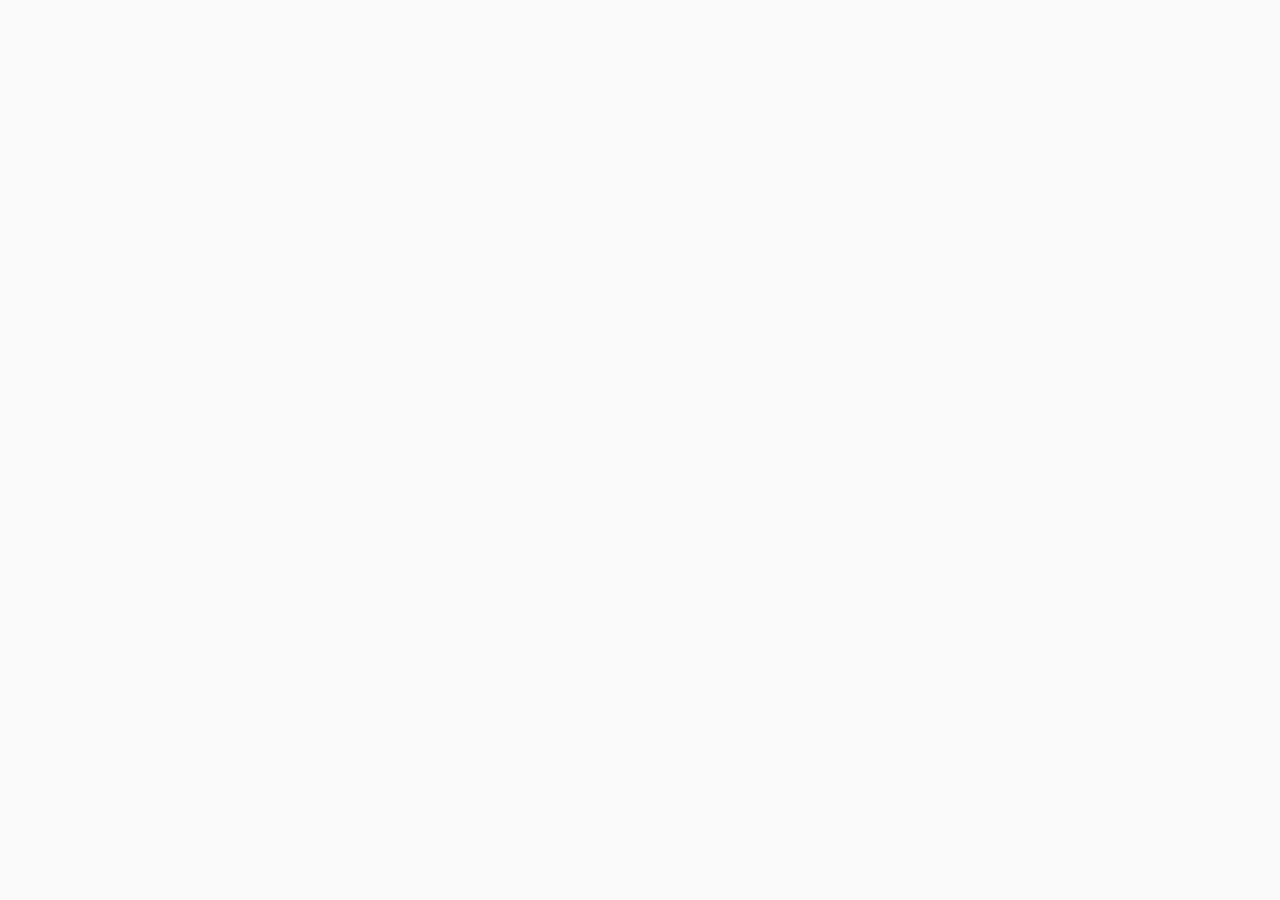
